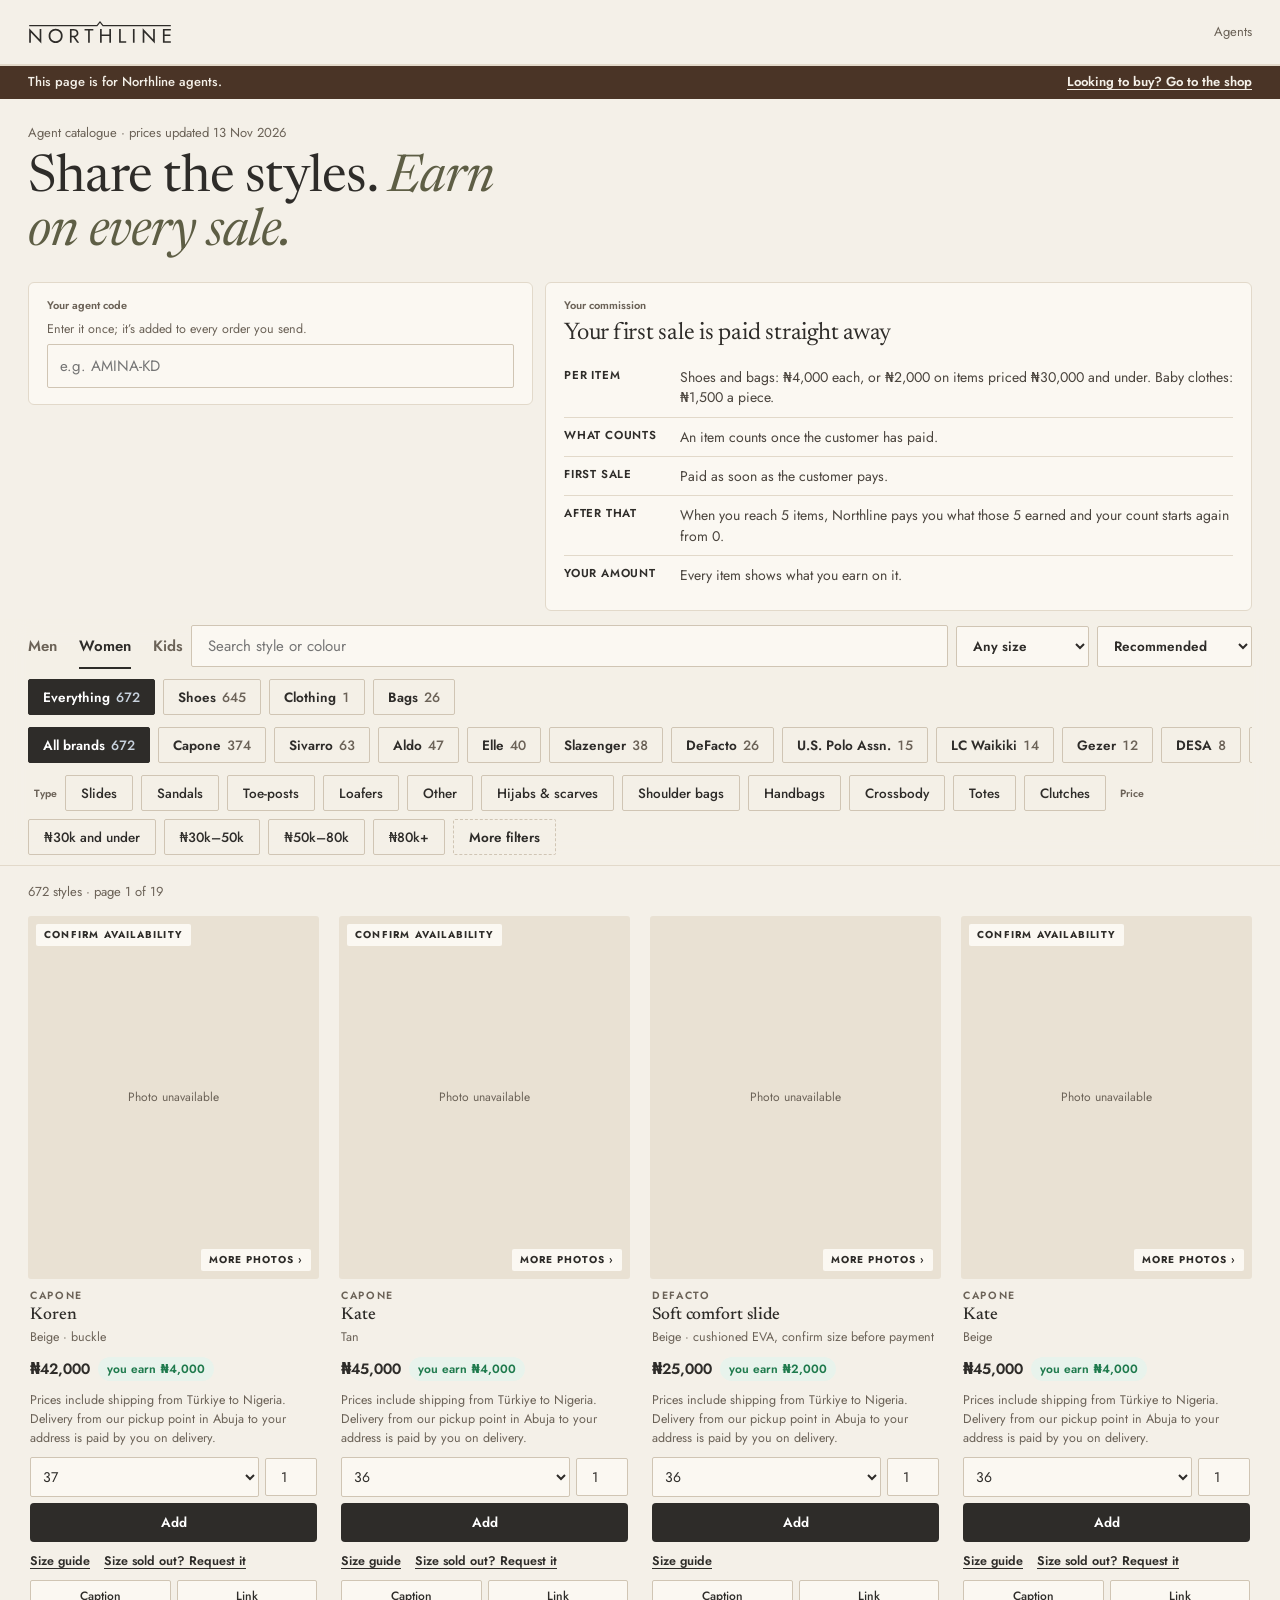
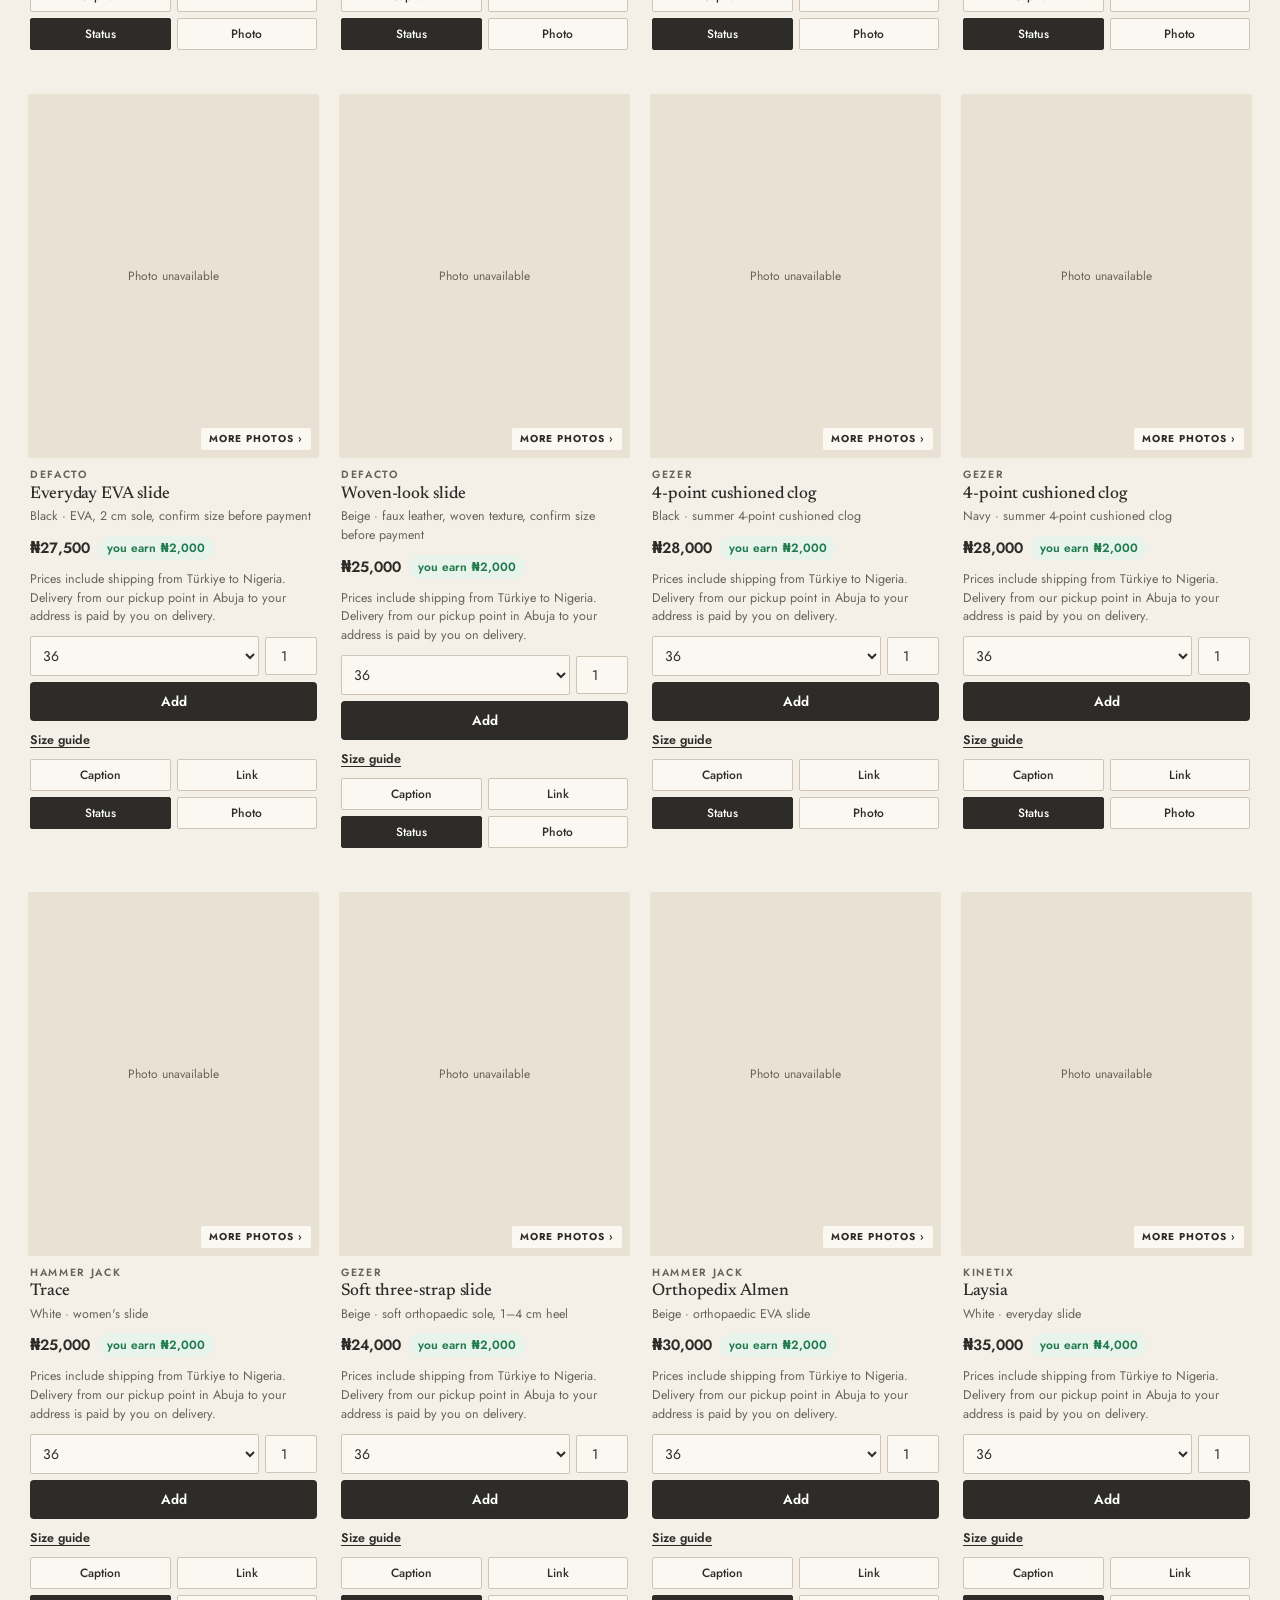
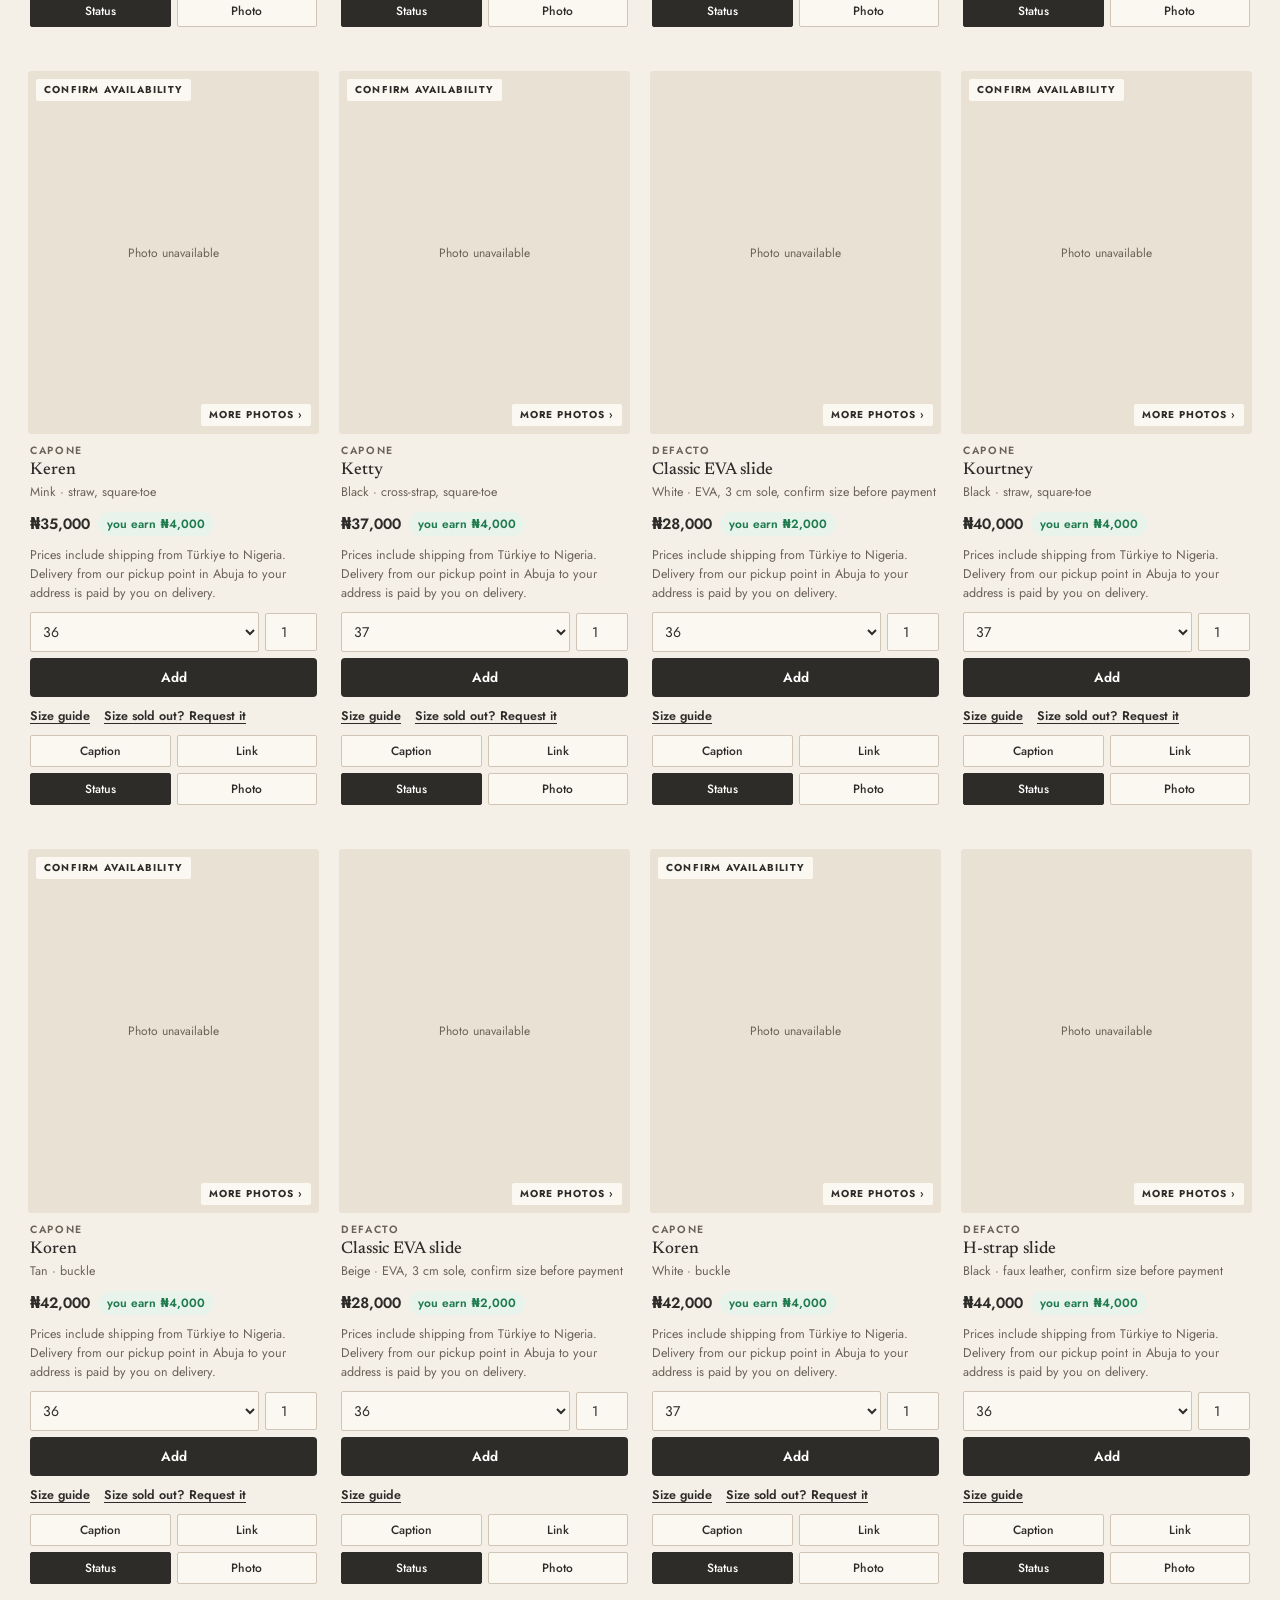
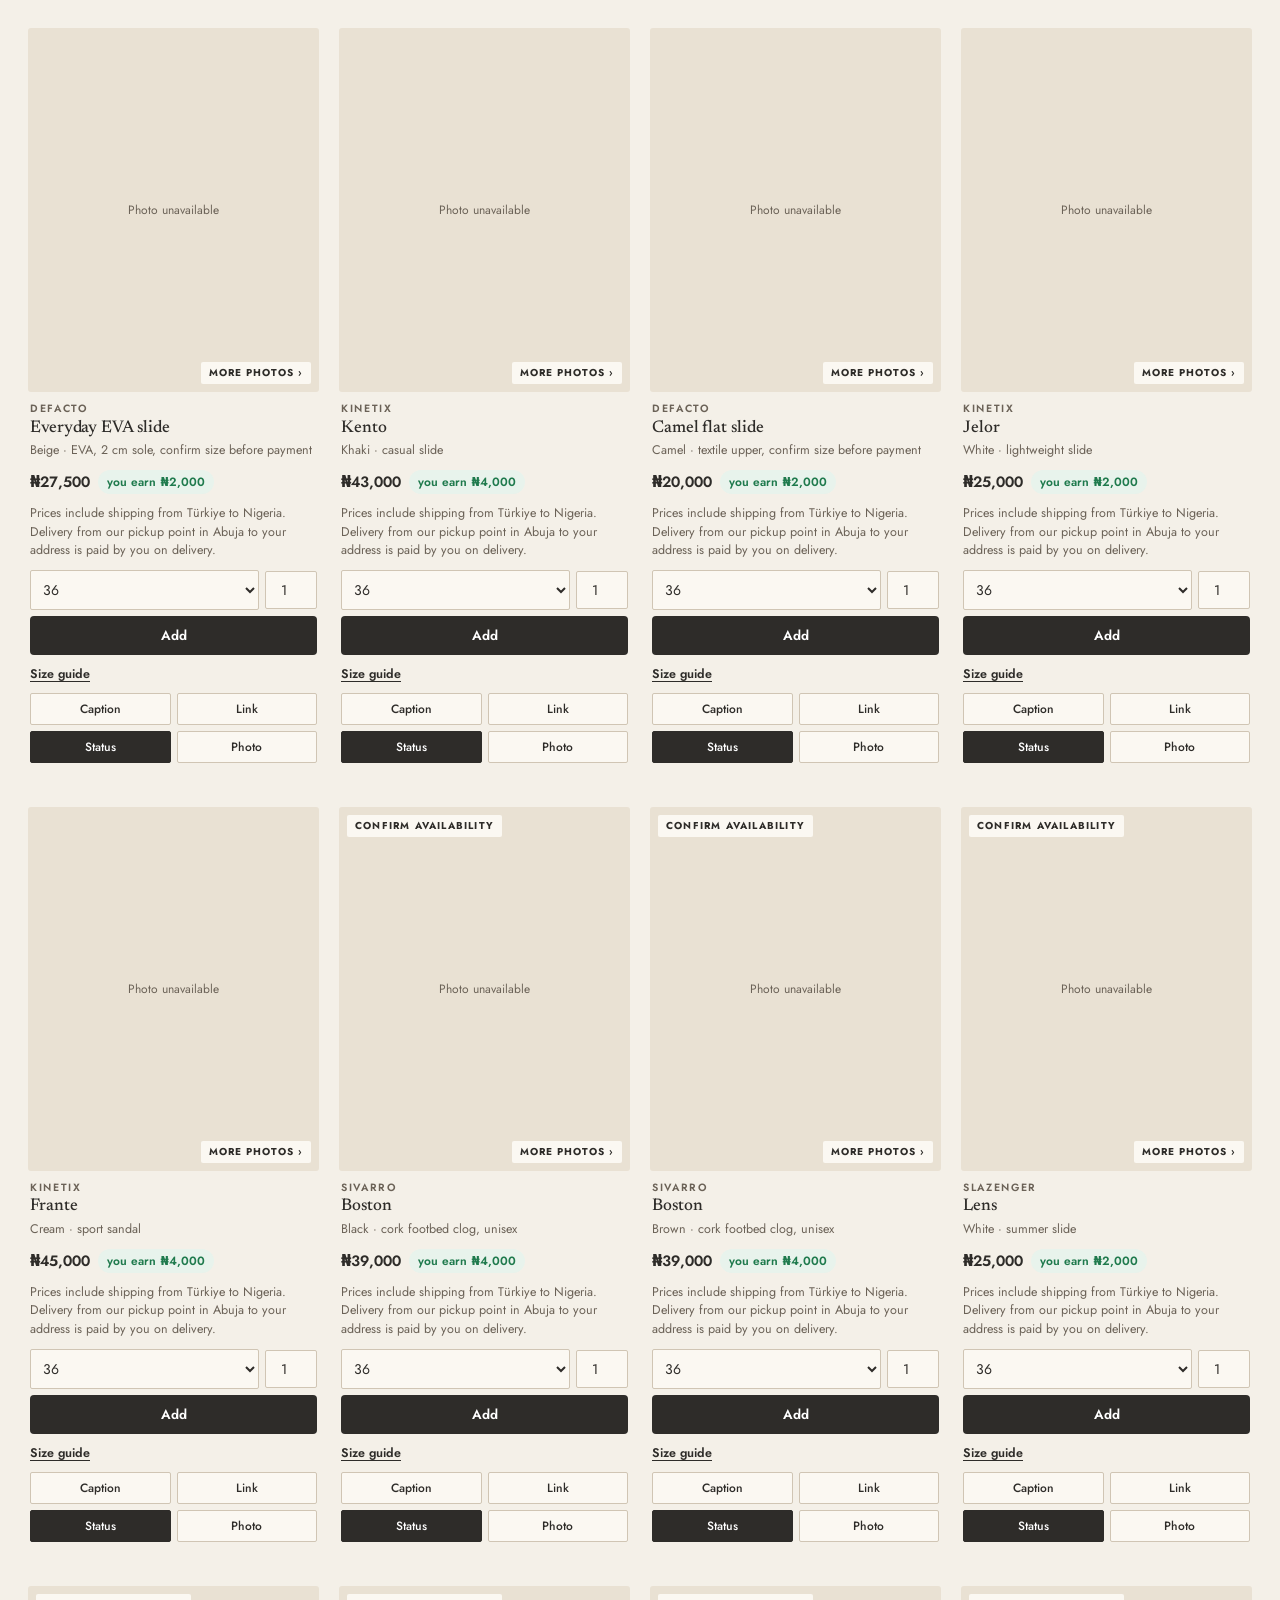
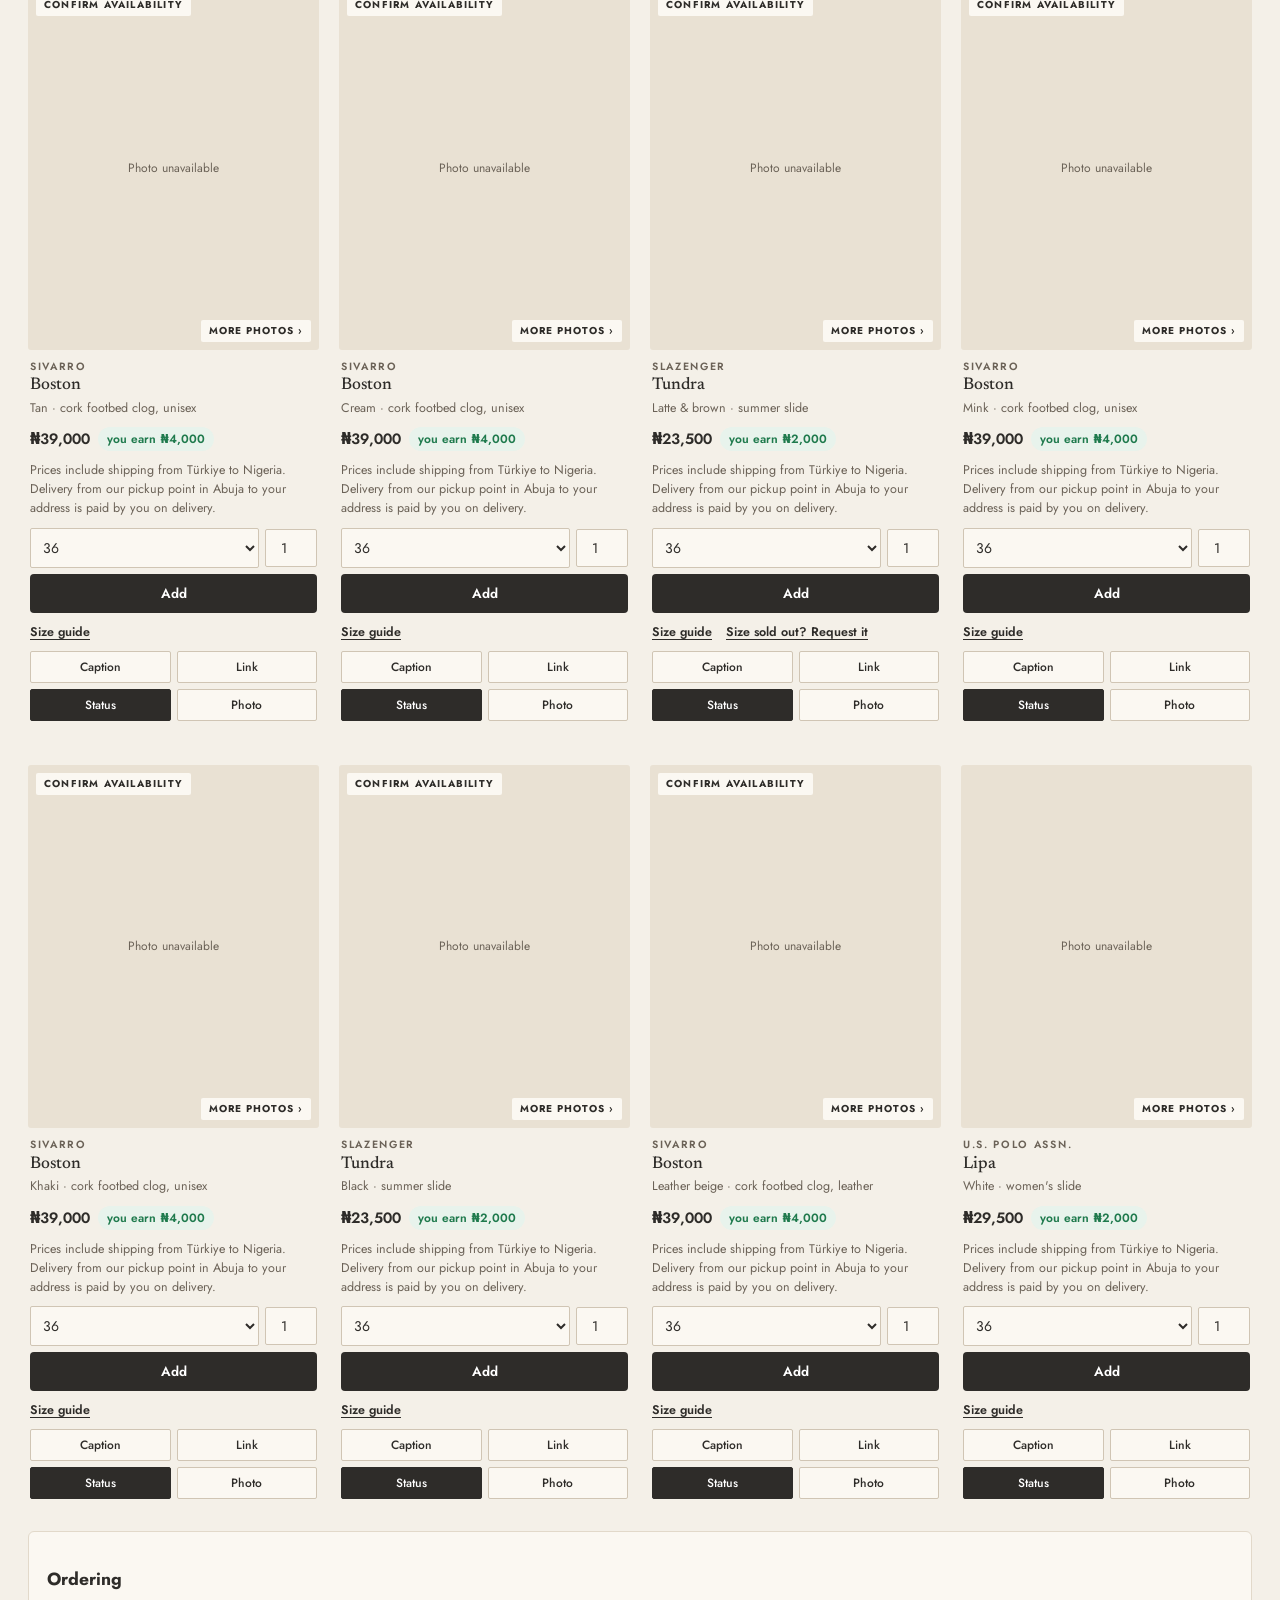
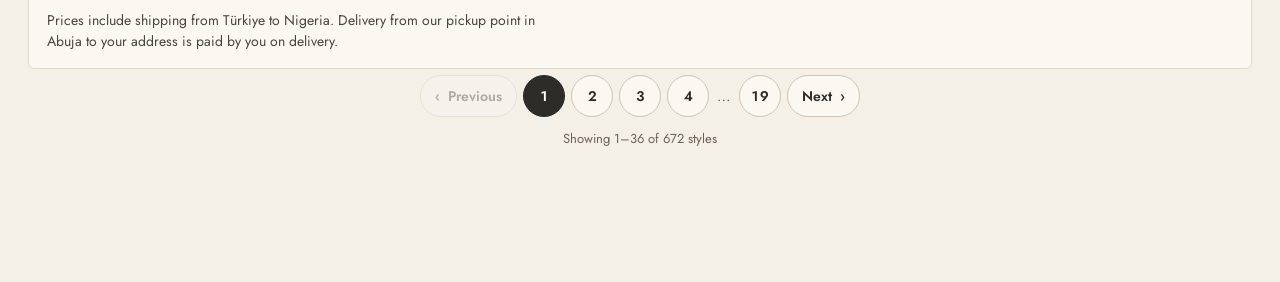
==== index.html @ d1234fb5 "Go live #55, #58, #60: social and unknown codes earn no commission (approved agents list), stale sto" ====
<!doctype html>
<html lang="en">
<head>
<meta charset="utf-8">
<meta name="theme-color" content="#F4F0E8">
<meta name="viewport" content="width=device-width, initial-scale=1, viewport-fit=cover">
<title>Northline House Agents</title>
<meta name="robots" content="noindex">
<link rel="preconnect" href="https://fonts.googleapis.com">
<link rel="preconnect" href="https://fonts.gstatic.com" crossorigin>
<link rel="stylesheet" href="https://fonts.googleapis.com/css2?family=Jost:wght@400;500;600&family=Newsreader:ital,opsz,wght@0,6..72,400;0,6..72,500;1,6..72,400&display=swap">
<link rel="icon" type="image/png" href="brand/favicon-512.png">
<link rel="apple-touch-icon" href="brand/apple-touch-icon.png">
<style>
/* Northline agent page, in the shop's look: light and editorial, phone-first. Agent code and commission at the top,
   then the catalogue; each card has size, quantity, add, and the agent's caption / link / status / photo tools.
   The order bar floats at the bottom and opens the order drawer. Orders go out on WhatsApp. */
:root{
  --bg:#F4F0E8; --surface:#FBF8F2; --ink:#2E2C29; --ink-2:#4A443D; --muted:#6B6257; --line:#E2D9CA; --line-2:#D0C5B4;
  --photo:#E9E1D3; --sky:#5E5E45; --sky-ink:#5E5E45; --sky-soft:#E6E4D6; --gold:#4A3426; --gold-soft:#EDE4D6;
  --good:#1F7A4D; --good-soft:#E8F3EC; --warn:#95560F; --wa:#1F7A4D; --err:#B3261E;
  --display:"Newsreader",Georgia,"Times New Roman",serif;
  --ui:"Jost",system-ui,-apple-system,"Segoe UI",sans-serif;
  --gut:16px; --head:58px;
  color-scheme:light;
}
@media (min-width:720px){:root{--gut:28px; --head:64px}}
*{box-sizing:border-box}
[hidden]{display:none!important}
html{-webkit-text-size-adjust:100%}
html,body{margin:0}
body{background:var(--bg);color:var(--ink);font:15px/1.5 var(--ui);-webkit-font-smoothing:antialiased;padding-bottom:calc(110px + env(safe-area-inset-bottom,0px))}
button{font:inherit;color:inherit;cursor:pointer}
a{color:inherit}
:focus-visible{outline:2px solid var(--sky-ink);outline-offset:2px}
input,select,textarea{font:15px var(--ui);color:var(--ink);background:var(--surface);border:1px solid var(--line-2);border-radius:4px;padding:10px 12px;width:100%}
textarea{min-height:72px;resize:vertical}
.wrap{max-width:1280px;margin:0 auto;padding-inline:var(--gut)}
.eyebrow{font:600 11px/1.2 var(--ui);letter-spacing:.18em;text-transform:uppercase;color:var(--muted)}

/* header + intro */
header.top{position:sticky;top:0;z-index:30;background:rgba(250,248,244,.94);-webkit-backdrop-filter:saturate(1.4) blur(12px);backdrop-filter:saturate(1.4) blur(12px);border-bottom:1px solid var(--line)}
header.top .wrap{height:var(--head);display:flex;align-items:center;justify-content:space-between;gap:12px}
.logo{font:600 15px var(--ui);letter-spacing:.36em;text-decoration:none;white-space:nowrap}
.logo i{font-style:normal;color:var(--sky)}
.intro{padding-block:26px 4px;display:grid;gap:10px}
.intro h1{margin:0;font:400 clamp(30px,7.4vw,52px)/1.04 var(--display);letter-spacing:-.015em;max-width:17ch}
.intro h1 em{font-style:italic;color:var(--sky-ink)}

/* agent code + commission */
.agent{display:grid;grid-template-columns:minmax(0,1fr) minmax(0,1.4fr);gap:12px;margin-block:18px 8px}
@media (max-width:720px){.agent{grid-template-columns:1fr}}
.panel{background:var(--surface);border:1px solid var(--line);border-radius:6px;padding:16px 18px;min-width:0}
.panel h2{margin:0 0 8px;font:600 11px/1.2 var(--ui);letter-spacing:.18em;text-transform:uppercase;color:var(--muted)}
.panel p{margin:6px 0 0;font-size:14px;color:var(--ink-2);max-width:62ch}
.shoplink code{display:block;font:13px ui-monospace,Menlo,monospace;background:var(--sky-soft);color:var(--sky-ink);padding:9px 11px;border-radius:4px;margin:10px 0;word-break:break-all}
.big{font:400 24px/1.15 var(--display);letter-spacing:-.01em;color:var(--ink)}
.notice{margin-top:12px;padding:10px 13px;border-left:2px solid var(--gold);background:var(--gold-soft);border-radius:0 4px 4px 0;font-size:14px;color:var(--ink-2)}
.notice b{color:var(--gold)}
label.f{display:grid;gap:5px;font-size:12.5px;color:var(--muted)}

/* toolbar */
.bar{position:sticky;top:var(--head);z-index:20;background:rgba(250,248,244,.96);-webkit-backdrop-filter:blur(12px);backdrop-filter:blur(12px);border-bottom:1px solid var(--line);padding-block:4px 10px;display:grid;gap:10px;margin-inline:calc(-1*var(--gut));padding-inline:var(--gut)}
@media (max-width:640px){.bar{position:static}#chips{flex-wrap:nowrap;overflow-x:auto;padding-bottom:2px;scrollbar-width:none}#chips::-webkit-scrollbar{display:none}#chips>*{flex:0 0 auto}}
.row{display:flex;flex-wrap:wrap;gap:8px;align-items:center}
.bar>.row{min-width:0}
/* Men / Women / Kids as underlined tabs, as on the shop */
.seg{display:inline-flex;gap:22px;max-width:100%;min-width:0;overflow-x:auto;scrollbar-width:none}
.seg::-webkit-scrollbar{display:none}
.seg button{flex:0 0 auto;border:0;background:none;padding:12px 0 10px;border-bottom:2px solid transparent;font:600 15px var(--ui);color:var(--muted)}
.seg button[aria-pressed="true"]{color:var(--ink);border-color:var(--ink)}
#gSeg{margin-right:auto}
#q{flex:1 1 220px;min-width:0;width:auto;border-radius:999px;padding:9px 16px}
#sort{flex:0 0 auto;width:auto;border-radius:999px;padding:9px 12px;font:600 13.5px var(--ui)}
.chip{border:1px solid var(--line-2);background:transparent;color:var(--ink);font:500 13.5px var(--ui);padding:7px 15px;border-radius:999px;white-space:nowrap}
.chip:hover{border-color:var(--ink)}
.chip[aria-pressed="true"]{background:var(--ink);border-color:var(--ink);color:#fff}
.chip.morebtn{border-style:dashed;font-weight:600}
.chip.clr{border-color:transparent;text-decoration:underline;text-underline-offset:3px;color:var(--ink)}
.glabel{font:600 10.5px var(--ui);letter-spacing:.16em;text-transform:uppercase;color:var(--muted);margin-left:6px}
.more{padding-top:2px}
.brands{flex-wrap:nowrap;overflow-x:auto;scrollbar-width:none;padding-bottom:2px}
.brands::-webkit-scrollbar{display:none}
.bchip{flex:0 0 auto;border:1px solid var(--line-2);background:transparent;color:var(--ink);font:600 13.5px var(--ui);padding:7px 14px;border-radius:999px;white-space:nowrap}
.bchip:hover{border-color:var(--ink)}
.bchip span{color:var(--muted);font-weight:500;margin-left:6px;font-variant-numeric:tabular-nums}
.bchip[aria-pressed="true"]{background:var(--ink);border-color:var(--ink);color:#fff}
.bchip[aria-pressed="true"] span{color:#C9D3DE}
.bchip.drop{border-color:var(--gold);color:var(--gold)}
.bchip.drop[aria-pressed="true"]{background:var(--gold);border-color:var(--gold);color:#fff}
.bchip.drop[aria-pressed="true"] span{color:#fff}

/* grid + cards */
.pgtop{margin-top:16px;font-size:13px;color:var(--muted);outline:none}
.pgtop:empty{display:none}
.pgof{white-space:nowrap}
.grid{display:grid;grid-template-columns:repeat(2,minmax(0,1fr));gap:32px 12px;padding-block:14px 32px}
@media (min-width:720px){.grid{grid-template-columns:repeat(3,minmax(0,1fr));gap:40px 20px}}
@media (min-width:1080px){.grid{grid-template-columns:repeat(4,minmax(0,1fr));gap:44px 24px}}
.card{min-width:0;display:flex;flex-direction:column;gap:10px}
.ph{position:relative;aspect-ratio:4/5;max-width:100%;background:var(--photo);border-radius:3px;overflow:hidden;cursor:zoom-in}
.ph img{position:absolute;inset:0;width:100%;height:100%;object-fit:contain;padding:8%;mix-blend-mode:multiply;transition:transform .6s ease}
@media (hover:hover){.card:hover .ph img{transform:scale(1.03)}}
.ph .miss{position:absolute;inset:0;display:grid;place-items:center;color:var(--muted);font-size:12px;text-align:center;padding:12px}
.pcount{position:absolute;right:8px;bottom:8px;background:var(--surface);color:var(--ink);font:700 10px/1 var(--ui);letter-spacing:.1em;text-transform:uppercase;padding:6px 8px;border-radius:2px;pointer-events:none}
.card.out .ph img{opacity:.5}
.card>*:not(.ph){padding-inline:2px}
.mb{font:600 10.5px/1.3 var(--ui);letter-spacing:.16em;text-transform:uppercase;color:var(--muted);margin-bottom:3px}
.mname{font:500 17px/1.2 var(--display);letter-spacing:-.005em}
.mcol{font-size:12.5px;color:var(--muted);margin-top:2px;overflow:hidden;display:-webkit-box;-webkit-line-clamp:2;-webkit-box-orient:vertical}
.price{font:600 15px var(--ui);font-variant-numeric:tabular-nums;display:flex;flex-wrap:wrap;align-items:center;gap:6px 8px}
.earn{display:inline-block;background:var(--good-soft);color:var(--good);border-radius:999px;padding:3px 9px;font:600 12px var(--ui)}
@media (max-width:420px){.mname{font-size:15.5px}.price{font-size:14.5px}.earn{font-size:11.5px;padding:2px 7px}}
.soldout{font:700 10.5px var(--ui);letter-spacing:.14em;text-transform:uppercase;color:var(--muted);padding:6px 0 2px}
.tag{position:absolute;top:8px;left:8px;background:var(--surface);color:var(--ink);font:700 10px/1 var(--ui);letter-spacing:.12em;text-transform:uppercase;padding:6px 8px;border-radius:2px;pointer-events:none}
.tag.back{color:var(--good)}
.tag.all{color:var(--sky-ink)}
.tag.few{color:var(--warn)}
.links{display:flex;flex-wrap:wrap;gap:4px 14px}
.ntf{border:0;background:none;padding:0;color:var(--ink);font:600 12.5px var(--ui);text-decoration:underline;text-underline-offset:3px;cursor:pointer}
.soldout+.ntf{justify-self:start;align-self:flex-start}
#size{flex:0 0 auto;width:auto;border-radius:999px;padding:9px 12px;font:600 13.5px var(--ui)}
#size.on{background:var(--ink);border-color:var(--ink);color:#fff}
/* earnings */
.earnbox{margin-top:14px;padding-top:14px;border-top:1px solid var(--line)}
.stats{display:grid;grid-template-columns:repeat(4,minmax(0,1fr));gap:10px;margin-top:8px}
@media (max-width:480px){.stats{grid-template-columns:repeat(2,minmax(0,1fr))}}
.stat{background:var(--bg);border:1px solid var(--line);border-radius:4px;padding:10px 12px;min-width:0}
.stat b{display:block;font:600 18px var(--ui);font-variant-numeric:tabular-nums}
.stat span{font-size:12px;color:var(--muted)}
.stat.owe b{color:var(--good)}
.prog{height:6px;border-radius:3px;background:var(--line);overflow:hidden;margin:10px 0 4px}
.prog i{display:block;height:100%;background:var(--good)}
.recent{margin:10px 0 0;padding:0;list-style:none;display:grid;gap:4px;font-size:13px;color:var(--ink-2)}
.recent li{display:flex;justify-content:space-between;gap:10px}
.recent li span:last-child{font-variant-numeric:tabular-nums;white-space:nowrap}
.picker{display:grid;grid-template-columns:minmax(0,1fr) 52px;gap:6px;align-items:center}
.picker select,.picker input{padding:8px;font-size:14px}
.picker input{text-align:center}
.add{grid-column:1/-1;border:0;background:var(--ink);color:#fff;font:600 13.5px var(--ui);padding:10px 12px;border-radius:4px}
.add:hover{background:#1B2C42}
.sgb{border:0;background:none;padding:0;color:var(--ink);font:600 12.5px var(--ui);text-decoration:underline;text-underline-offset:3px;justify-self:start;align-self:flex-start}
.mini{border:1px solid var(--line-2);background:var(--surface);color:var(--ink);font:500 12.5px var(--ui);padding:6px 11px;border-radius:999px;text-decoration:none;display:inline-block;text-align:center}
.mini:hover{border-color:var(--ink)}
.acts{display:flex;flex-wrap:wrap;gap:6px}
.card .acts{display:grid;grid-template-columns:1fr 1fr;gap:6px}
.card .acts .mini{padding:6px 4px;font-size:12px;white-space:nowrap;overflow:hidden;text-overflow:ellipsis}
.card .acts .st,.mini.st{background:var(--ink);border-color:var(--ink);color:#fff}
.bhead{grid-column:1/-1;margin:10px 0 -14px;padding-bottom:8px;border-bottom:1px solid var(--line);font:500 24px/1.2 var(--display);display:flex;align-items:baseline;gap:10px}
.bhead span{font:500 13px var(--ui);color:var(--muted)}
.dropbar{grid-column:1/-1;display:flex;flex-wrap:wrap;gap:8px;align-items:center;justify-content:space-between;background:var(--gold-soft);border:1px solid var(--gold);border-radius:4px;padding:10px 14px}
.dropbar b{font:500 18px var(--display)}
.empty{padding:60px 0;color:var(--muted);text-align:center}

/* pages */
.pager{display:flex;align-items:center;justify-content:center;gap:6px;padding-top:6px}
.pgb,.pgn{height:42px;min-width:42px;padding:0 14px;display:inline-flex;align-items:center;justify-content:center;gap:8px;border:1px solid var(--line-2);border-radius:999px;background:var(--surface);color:var(--ink);font:600 14px var(--ui);font-variant-numeric:tabular-nums;cursor:pointer}
.pgn{padding:0 8px}
.pgb:hover:not(:disabled),.pgn:hover{border-color:var(--ink)}
.pgn[aria-current="page"]{background:var(--ink);border-color:var(--ink);color:#fff}
.pgb:disabled{opacity:.35;cursor:default}
.pgdots{min-width:18px;text-align:center;color:var(--muted)}
.pginfo{text-align:center;font-size:13px;color:var(--muted);margin:12px 0 24px}
@media (max-width:520px){.pager{gap:3px}.pgb{width:40px;min-width:40px;padding:0}.pgb span{display:none}.pgn{min-width:34px;padding:0 4px;height:40px}.pgdots{min-width:12px}}

/* floating order bar */
.obar{position:fixed;left:12px;right:12px;bottom:calc(12px + env(safe-area-inset-bottom,0px));z-index:25;background:var(--ink);color:#fff;border-radius:6px;box-shadow:0 8px 28px rgba(14,27,44,.28)}
@media (min-width:900px){.obar{left:auto;right:24px;bottom:24px;min-width:360px}}
.obar button{background:transparent;border:0;color:inherit;font:600 14.5px var(--ui);font-variant-numeric:tabular-nums;display:flex;gap:14px;align-items:center;justify-content:space-between;width:100%;padding:12px 12px 12px 18px}
.obar button span:last-child{background:#fff;color:var(--ink);padding:8px 14px;border-radius:4px}

/* drawers: order, size guide, status image */
.sheet{position:fixed;inset:0;z-index:40;background:rgba(14,27,44,.45);display:flex;justify-content:flex-end}
.sheet .in{background:var(--bg);width:min(480px,100%);height:100%;overflow:auto;padding:16px var(--gut) calc(24px + env(safe-area-inset-bottom,0px));display:grid;gap:14px;align-content:start}
.sheet .in>.row:first-child{padding-bottom:12px;border-bottom:1px solid var(--line)}
.sheet h3{margin:0;font:500 24px var(--display)}
#sgSheet{z-index:50}
.x{width:40px;height:40px;display:grid;place-items:center;border:0;background:none;border-radius:50%;color:var(--ink);font-size:18px}
.x:hover{background:rgba(14,27,44,.06)}
.line{display:grid;grid-template-columns:64px minmax(0,1fr) auto;gap:12px;align-items:start;border-bottom:1px solid var(--line);padding-bottom:12px}
.line img{width:64px;aspect-ratio:4/5;height:auto;object-fit:contain;padding:6%;mix-blend-mode:multiply;border-radius:3px;background:var(--photo)}
.line b{font:500 16px/1.2 var(--display);display:block}
.line small{color:var(--muted);display:block;font-size:12.5px;margin-top:2px}
.tot{display:flex;justify-content:space-between;font:600 17px var(--ui);font-variant-numeric:tabular-nums;padding-block:4px}
.send{display:flex;align-items:center;justify-content:center;width:100%;min-height:52px;text-align:center;text-decoration:none;background:var(--wa);color:#fff;border:0;border-radius:4px;padding:12px 18px;font:600 15px var(--ui)}
.send:hover{background:#18653F}
.err{color:var(--err);font-size:13px}
.hint{font-size:12.5px;color:var(--muted);margin:0}
.ck{display:flex;gap:8px;align-items:center;font-size:14px}
.ck input{width:auto}
#stCanvas{display:block;max-width:100%;max-height:56vh;height:auto;margin:0 auto;border-radius:4px;box-shadow:0 6px 24px rgba(14,27,44,.18);background:var(--photo)}
.sg table{width:100%;border-collapse:collapse;font-variant-numeric:tabular-nums}
.sg th,.sg td{text-align:left;padding:9px 10px;border-bottom:1px solid var(--line);font-size:14.5px}
.sg th{font-size:11px;letter-spacing:.14em;text-transform:uppercase;color:var(--muted)}
.sg tr.hit td{background:var(--sky-soft);color:var(--sky-ink);font-weight:700}
.sg ol{margin:0;padding-left:20px;display:grid;gap:4px;font-size:14px}
.sg .src{font-size:12px;color:var(--muted);margin:0}
.sg .res{font-weight:700;font-size:16px;color:var(--sky-ink);min-height:1.4em}
.sg .find{display:grid;grid-template-columns:minmax(0,1fr) auto;gap:8px;align-items:end}

/* full-screen photos */
.gal{position:fixed;inset:0;z-index:60;background:#0b0b0c;display:flex;flex-direction:column}
.gtrack{flex:1;min-height:0;display:flex;overflow-x:auto;scroll-snap-type:x mandatory;scrollbar-width:none;overscroll-behavior:contain}
.gtrack::-webkit-scrollbar{display:none}
.gtrack img{flex:0 0 100%;width:100%;height:100%;object-fit:contain;scroll-snap-align:center;background:#0b0b0c}
.gbar{display:flex;justify-content:space-between;align-items:center;gap:10px;padding:12px 16px;color:#fff;font:600 14px var(--ui)}
.gbar.top{padding-top:calc(12px + env(safe-area-inset-top,0px))}
.gbar.bot{padding-bottom:calc(12px + env(safe-area-inset-bottom,0px))}
.gbar b{font:500 18px var(--display);min-width:0;overflow:hidden;text-overflow:ellipsis;white-space:nowrap}
.gbar a,.gbar button{color:#fff;background:transparent;border:1px solid rgba(255,255,255,.4);border-radius:999px;padding:7px 13px;font:600 13px var(--ui);text-decoration:none;cursor:pointer}

/* toast, stale notice */
.toast{position:fixed;left:50%;bottom:calc(84px + env(safe-area-inset-bottom,0px));transform:translateX(-50%);background:var(--ink);color:#fff;padding:10px 18px;border-radius:999px;font-weight:600;font-size:13.5px;z-index:70;white-space:nowrap;box-shadow:0 6px 20px rgba(14,27,44,.2)}
.stale{position:fixed;left:16px;right:16px;top:calc(var(--head) + 10px);z-index:65;background:var(--sky-ink);color:#fff;border-radius:6px;padding:10px 14px;font-weight:600;display:flex;justify-content:space-between;align-items:center;gap:10px}
.stale button{background:#fff;color:var(--sky-ink);border:0;border-radius:999px;padding:6px 12px;font-weight:700}

/* NL-MAY-LOOK: Northline May direction. Earth palette, peak-line wordmark, Newsreader + Jost, tailored corners,
   sentence case everywhere (no tracked capitals). Overrides only; behaviour unchanged. */
.logo{display:inline-flex;align-items:center;color:var(--ink);letter-spacing:0}
.logo .nl-logo{height:22px;width:auto}
@media (min-width:720px){.logo .nl-logo{height:24px}}
.top{background:rgba(244,240,232,.95)!important}
.eyebrow{font:400 13px/1.3 var(--ui)!important;letter-spacing:0!important;text-transform:none!important;color:var(--muted)}
:focus-visible{outline-color:var(--ink)}
input,select,textarea{border-radius:2px}

.panel h2,.lab,.glabel,.sg th{letter-spacing:0!important;text-transform:none!important}
.bar{background:rgba(244,240,232,.96)!important}
.bchip,.chip,.mini,#q,#sort,#size{border-radius:2px!important}
/*nl-polish-2026-10-14*/
/* solid bars: nothing shows through the header or the filter bar while scrolling */
.top,.tools{background:#F4F0E8!important;-webkit-backdrop-filter:none!important;backdrop-filter:none!important}
.top{box-shadow:0 1px 0 var(--line)}
body{-webkit-font-smoothing:antialiased;text-rendering:optimizeLegibility}
:focus-visible{outline:2px solid var(--ink);outline-offset:3px}
/* sizes: six sizes fit one row on a phone instead of leaving one on its own line */
.sizes{grid-template-columns:repeat(auto-fill,minmax(50px,1fr))}
.sz{min-height:44px}
@media (prefers-reduced-motion:reduce){*{transition:none!important;scroll-behavior:auto!important}}

/* product cards: a little more air, and a slow zoom on hover (devices with a mouse only) */
@media (min-width:720px){.grid{gap:44px 20px}}
@media (hover:hover){
  .card .ph img{transition:transform .5s cubic-bezier(.2,.7,.2,1),opacity .35s ease}
  .card:hover .ph img{transform:scale(1.035)}
}
.chip,.bchip{min-height:36px;display:inline-flex;align-items:center}
.buy .add,.buy button.primary{min-height:50px;letter-spacing:.02em}

/* agent page: the code box no longer stretches to the height of the commission box */
.agent{align-items:start}
.agent>.panel{align-self:start}
/*nl-ui-flow-2026-10-15*/
/* agent page label */
.agentbar{background:#4A3426;color:#F4F0E8;font:500 13px/1.4 var(--ui)}
.agentbar .wrap{display:flex;justify-content:space-between;align-items:center;gap:4px 16px;flex-wrap:wrap;padding-block:8px}
.agentbar a{color:#F4F0E8;font-weight:600;text-decoration:underline;text-underline-offset:3px}
/* commission points: short labelled rows */
.pts{list-style:none;margin:10px 0 0;padding:0;display:grid}
.pts[hidden]{display:none}
.pts li{display:grid;grid-template-columns:104px minmax(0,1fr);gap:12px;padding:9px 0;border-top:1px solid var(--line);font-size:14px;line-height:1.45;color:var(--ink-2)}
.pts li:first-child{border-top:0}
.pts li>b{font:600 11.5px/1.5 var(--ui);letter-spacing:.07em;text-transform:uppercase;color:var(--ink)}
.notice>b{display:block}.notice .pts{margin-top:4px}.notice .pts li{border-color:rgba(74,52,38,.18)}
@media (max-width:380px){.pts li{grid-template-columns:1fr;gap:2px}}
</style>
</head>
<body>
<header class="top">
  <div class="wrap">
    <a class="logo" href="./" aria-label="Northline House agents"><svg xmlns="http://www.w3.org/2000/svg" viewBox="20.0 -455.8 7295.0 1215.8" aria-hidden="true" class="nl-logo"><polyline points="80.0,-170.0 3517.5,-170.0 3667.5,-357.8 3817.5,-170.0 7255.0,-170.0" fill="none" stroke="currentColor" stroke-width="62" stroke-linejoin="miter" stroke-miterlimit="10"/><path fill="currentColor" d="M610 0V521L80 -35V700H165V179L695 735V0Z M1155 350Q1155 271 1189.5 209.0Q1224 147 1284.0 111.0Q1344 75 1420 75Q1497 75 1556.5 111.0Q1616 147 1650.5 209.0Q1685 271 1685 350Q1685 429 1650.5 491.0Q1616 553 1556.5 589.0Q1497 625 1420 625Q1344 625 1284.0 589.0Q1224 553 1189.5 491.0Q1155 429 1155 350ZM1065 350Q1065 426 1091.5 492.0Q1118 558 1166.0 606.5Q1214 655 1279.0 682.5Q1344 710 1420 710Q1497 710 1561.5 682.5Q1626 655 1674.0 606.5Q1722 558 1748.5 492.0Q1775 426 1775 350Q1775 273 1748.5 207.5Q1722 142 1674.0 93.5Q1626 45 1561.5 17.5Q1497 -10 1420 -10Q1344 -10 1279.0 17.5Q1214 45 1166.0 93.5Q1118 142 1091.5 207.5Q1065 273 1065 350Z M2270 355 2510 700H2615L2365 355ZM2145 0V700H2230V0ZM2192 75H2335Q2380 75 2414.5 91.0Q2449 107 2468.5 137.0Q2488 167 2488 210Q2488 253 2468.5 283.0Q2449 313 2414.5 329.0Q2380 345 2335 345H2192V420H2335Q2403 420 2456.5 394.5Q2510 369 2541.5 321.5Q2573 274 2573 210Q2573 145 2541.5 98.0Q2510 51 2456.5 25.5Q2403 0 2335 0H2192Z M2885 80H3065V700H3150V80H3330V0H2885Z M3717 360H4197V280H3717ZM4140 0V700H4225V0ZM3670 0V700H3755V0Z M4635 0V700H4995V620H4720V0Z M5335 0V700H5420V0Z M6360 0V521L5830 -35V700H5915V179L6445 735V0Z M6902 700H7255V620H6902ZM6902 80H7255V0H6902ZM6902 360H7235V280H6902ZM6855 0V700H6940V0Z"/></svg></a>
    <span class="eyebrow">Agents</span>
  </div>
</header>
<div class="agentbar"><div class="wrap"><span>This page is for Northline agents.</span><a href="shop/">Looking to buy? Go to the shop</a></div></div>

<div class="wrap">
  <section class="intro">
    <span class="eyebrow">Agent catalogue · prices updated <span id="upd">3 Oct 2026</span></span>
    <h1>Share the styles. <em>Earn on every sale.</em></h1>
  </section>

  <section class="agent">
    <div class="panel">
      <h2>Your agent code</h2>
      <label class="f" for="agentCode">Enter it once; it’s added to every order you send.
        <input id="agentCode" placeholder="e.g. AMINA-KD" autocomplete="off">
      </label>
      <div class="shoplink" id="shopBox" hidden>
        <h2 style="margin-top:14px">Your shop link<span id="shopFor" style="text-transform:none;letter-spacing:0"></span></h2>
        <p>Share it on your status, Instagram or with customers. They browse and order themselves, and every order through it is credited to you.</p>
        <code id="shopUrl"></code>
        <div class="acts"><button class="mini" id="shopCopy">Copy link</button><a class="mini" id="shopWa" target="_blank" rel="noopener">Share on WhatsApp</a></div>
      </div>
    </div>
    <div class="panel">
      <h2>Your commission</h2>
      <div class="big">Your first sale is paid straight away</div>
      <ul class="pts" id="commOld">
        <li><b>Per item</b><span>Shoes and bags: ₦4,000 each, or ₦2,000 on items priced ₦30,000 and under. Baby clothes: ₦1,500 a piece.</span></li>
        <li><b>What counts</b><span>An item counts once the customer has paid.</span></li>
        <li><b>First sale</b><span>Paid as soon as the customer pays.</span></li>
        <li><b>After that</b><span>When you reach 5 items, Northline pays you what those 5 earned and your count starts again from 0.</span></li>
        <li><b>Your amount</b><span>Every item shows what you earn on it.</span></li>
      </ul>
      <ul class="pts" id="commNew" hidden>
        <li><b>Per item</b><span>A quarter (25%) of Northline’s margin on that item, rounded up to the next ₦500 (most baby clothes ₦1,500).</span></li>
        <li><b>Your amount</b><span>Every item shows what you earn on it.</span></li>
        <li><b>What counts</b><span>An item counts once the customer has paid.</span></li>
        <li><b>First sale</b><span>Paid as soon as the customer pays.</span></li>
        <li><b>After that</b><span>When you reach 5 items, Northline pays you what those 5 earned and your count starts again from 0.</span></li>
      </ul>
      <div class="earnbox" id="earnBox" hidden>
        <h2>Your earnings</h2>
        <div id="earnBody"><p class="hint">Loading…</p></div>
      </div>
      <div class="notice" id="commNotice" hidden><b>New from <span class="swd"></span></b>
        <ul class="pts">
          <li><b>New rate</b><span>Your commission becomes a quarter (25%) of Northline’s margin on each item, rounded up to the next ₦500.</span></li>
          <li><b>Payouts</b><span>Your first sale is still paid straight away, then every 5 items.</span></li>
          <li><b>Prices</b><span>Most prices go down at the same time, so items are easier to sell.</span></li>
          <li><b>Before <span class="swd"></span></b><span>Orders sent before then earn today’s rate. Every item will keep showing what you earn.</span></li>
        </ul></div>
    </div>
  </section>

  <div class="bar">
    <div class="row">
      <div class="seg" role="group" aria-label="Who for" id="gSeg">
        <button data-g="M" aria-pressed="true">Men</button>
        <button data-g="W" aria-pressed="false">Women</button>
        <button data-g="K" aria-pressed="false">Kids</button>
      </div>
      <input type="search" id="q" placeholder="Search style or colour">
      <select id="size" aria-label="Customer’s size"><option value="">Any size</option></select>
      <select id="sort" aria-label="Sort"><option value="rec">Recommended</option><option value="new">Newest</option><option value="low">Price: low to high</option><option value="high">Price: high to low</option><option value="brand">Brand A–Z</option></select>
    </div>
    <div class="row brands secs" id="secs" role="group" aria-label="Section"></div>
    <div class="row brands" id="brands" role="group" aria-label="Brands"></div>
    <div class="row" id="chips"></div>
    <div class="row more" id="more" hidden></div>
  </div>

  <div class="pgtop" id="pgtop" tabindex="-1"></div>
  <main class="grid" id="grid"></main><footer class="panel"><h3>Ordering</h3><p>Prices include shipping from Türkiye to Nigeria. Delivery from our pickup point in Abuja to your address is paid by you on delivery.</p></footer>
  <div class="empty" id="empty" hidden>No styles match.</div>
  <nav class="pager" id="pager" aria-label="Pages" hidden></nav>
  <p class="pginfo" id="pginfo" hidden></p>
</div>

<div class="obar" id="obar" hidden><button id="openSheet"><span id="obarCount"></span><span id="obarTotal"></span><span>Review order →</span></button></div>

<div class="sheet" id="sheet" hidden>
  <div class="in" role="dialog" aria-modal="true" aria-labelledby="sheetTitle">
    <div class="row" style="justify-content:space-between"><h3 id="sheetTitle">Order</h3><button class="x" id="closeSheet" aria-label="Close">✕</button></div>
    <div id="lines"></div>
    <div class="tot"><span>Total</span><span id="total"></span></div><p class="hint">Prices include shipping from Türkiye to Nigeria. Delivery from our pickup point in Abuja to your address is paid by you on delivery.</p>
    <label class="f" for="cName">Customer name<input id="cName" autocomplete="off"></label>
    <label class="f" for="cPhone">Customer phone<input id="cPhone" inputmode="tel" autocomplete="off"></label>
    <label class="f" for="cAddr">Delivery address and city<textarea id="cAddr"></textarea></label>
    <label class="f" for="cFoot">Foot length in cm (optional, helps us check the size)<input id="cFoot" inputmode="decimal" placeholder="e.g. 24.5"></label>
    <label class="f" for="cNote">Note (optional)<input id="cNote"></label>
    <div class="err" id="err" hidden></div>
    <a class="send" id="send" href="#" target="_blank" rel="noopener">Send order to Northline on WhatsApp</a>
    <p class="hint">Opens WhatsApp with the order typed out. Press send there. Sizes are confirmed by Northline before payment. Tell your customer: delivery takes up to 14 days after payment, payment is by bank transfer, and sizes can’t be exchanged. If WhatsApp doesn’t open, copy the order and send it to <span id="waShow"></span>.</p>
    <button class="mini" id="copyOrder" style="justify-self:start">Copy order text</button>
    <textarea id="orderText" hidden readonly aria-label="Order text"></textarea>
  </div>
</div>
<div class="sheet" id="sgSheet" hidden>
  <div class="in sg" role="dialog" aria-modal="true" aria-labelledby="sgTitle">
    <div class="row" style="justify-content:space-between"><h3 id="sgTitle">Size guide</h3><button class="x" id="sgClose" aria-label="Close">✕</button></div>
    <ol id="sgHow"></ol>
    <div class="find"><label class="f" for="sgIn"><span id="sgInLabel">Foot length (cm)</span><input id="sgIn" inputmode="decimal" placeholder="e.g. 24.5"></label><button class="mini" id="sgUse" hidden>Choose this size</button></div>
    <div class="res" id="sgRes" aria-live="polite"></div>
    <table><thead id="sgHead"></thead><tbody id="sgBody"></tbody></table>
    <p class="src" id="sgSrc"></p>
    <p class="hint">Sizes can’t be exchanged. If you’re unsure, put your foot length in cm on the order and Northline will double-check before you pay.</p>
  </div>
</div>
<!--status-->
<div class="sheet" id="stSheet" hidden>
  <div class="in" role="dialog" aria-modal="true" aria-labelledby="stTitle">
    <div class="row" style="justify-content:space-between"><h3 id="stTitle">Status image</h3><button class="x" id="stClose" aria-label="Close">✕</button></div>
    <div class="row"><div class="seg" role="group" aria-label="Format" id="stFmt"><button data-f="story" aria-pressed="true">Status / story</button><button data-f="post" aria-pressed="false">Instagram post</button></div>
    <label class="ck"><input type="checkbox" id="stPrice" checked> Show price</label></div>
    <canvas id="stCanvas" width="1080" height="1920" aria-label="Preview of the image"></canvas>
    <p class="hint" id="stMsg"></p>
    <button class="send" id="stShare" style="border:0;cursor:pointer">Share image</button>
    <a class="mini" id="stSave" download="northline.png" style="justify-self:start">Save image</a>
    <p class="hint">On most Android phones “Share image” opens WhatsApp or Instagram directly. The caption, with your shop link, is copied at the same time: paste it on your status.</p>
  </div>
</div>
<!--/status-->
<div class="gal" id="gal" hidden role="dialog" aria-modal="true" aria-label="Photos">
  <div class="gbar top"><b id="gtitle"></b><button id="gclose">✕ Close</button></div>
  <div class="gtrack" id="gtrack"></div>
  <div class="gbar bot"><span id="gcount"></span><span><button id="gprev" aria-label="Previous photo">‹</button> <button id="gnext" aria-label="Next photo">›</button></span><a id="gsave" target="_blank" rel="noopener">Open photo to save</a></div>
</div>
<div class="toast" id="toast" hidden></div>
<div class="stale" id="stale" hidden>New styles were added. <button onclick="location.reload()">Refresh</button></div>

<script>/*nl-accessories*/
function listingQuality(item){
  let model=item.model||"", desc=(item.desc||"").replace(/([.!?])\1+$/,"$1");
  if(/^derimod$/i.test(item.brand||"")&&/^(slide|sandal|shoe|bag|terlik|sandalet)$/i.test(model.trim())){
    const text=[item.material,item.title,item.name,item.desc].filter(Boolean).join(" ").toLowerCase();
    const material=/\b(faux leather|suni deri|synthetic leather)\b/.test(text)?"Faux leather":/\b(leather|deri)\b/.test(text)?"Leather":/\b(suede|süet)\b/.test(text)?"Suede":"";
    const kind={slide:"slide",sandal:"sandal",loafer:"loafer",sneaker:"sneaker",crossbody:"crossbody bag",shoulder:"shoulder bag",handbag:"handbag",tote:"tote bag"}[item.kind]||model.toLowerCase();
    model=material?material+" "+kind:kind==="slide"?"Slip-on slide":kind.charAt(0).toUpperCase()+kind.slice(1);
  }
  return {...item,model,desc};
}
let ALL = [{"ref": "USPA-BAG-VR046-CB", "brand": "U.S. Polo Assn.", "cat": "bags", "g": "BG", "for": "Women", "sizes": ["One size"], "model": "Crossbody", "colour": "Black", "fam": "Black", "desc": "women's crossbody", "kind": "crossbody", "heel": "", "price": 67500, "comm": 5000, "img": "https://n11scdn.akamaized.net/a1/400_570/14/34/83/20/IMG-8881520073000932609.jpg", "full": "https://n11scdn.akamaized.net/a1/org/14/34/83/20/IMG-8881520073000932609.jpg", "imgs": ["https://n11scdn.akamaized.net/a1/1024_1536/14/34/83/20/IMG-8881520073000932609.jpg", "https://n11scdn.akamaized.net/a1/1024_1536/13/99/50/71/IMG-168384112737369643.jpg", "https://n11scdn.akamaized.net/a1/1024_1536/06/29/66/46/IMG-7493236374614145233.jpg", "https://n11scdn.akamaized.net/a1/1024_1536/12/63/68/03/IMG-5524954168199531410.jpg", "https://n11scdn.akamaized.net/a1/1024_1536/09/49/77/82/IMG-3580699041056760973.jpg", "https://n11scdn.akamaized.net/a1/1024_1536/11/61/29/63/IMG-8347328021228930390.jpg", "https://n11scdn.akamaized.net/a1/1024_1536/13/20/26/09/IMG-685773488632917568.jpg"]}, {"ref": "USPA-BAG-VR013-CB", "brand": "U.S. Polo Assn.", "cat": "bags", "g": "BG", "for": "Women", "sizes": ["One size"], "model": "Crossbody", "colour": "White", "fam": "White", "desc": "women's crossbody", "kind": "crossbody", "heel": "", "price": 70000, "comm": 5000, "img": "https://n11scdn.akamaized.net/a1/400_570/11/75/64/60/IMG-2054498439032900192.jpg", "full": "https://n11scdn.akamaized.net/a1/org/11/75/64/60/IMG-2054498439032900192.jpg", "imgs": ["https://n11scdn.akamaized.net/a1/1024_1536/11/75/64/60/IMG-2054498439032900192.jpg", "https://n11scdn.akamaized.net/a1/1024_1536/01/49/81/55/IMG-3401100313205979177.jpg", "https://n11scdn.akamaized.net/a1/1024_1536/15/39/81/02/IMG-593697543701433625.jpg", "https://n11scdn.akamaized.net/a1/1024_1536/03/95/70/69/IMG-3209020406236155877.jpg"]}, {"ref": "USPA-BAG-VR027-QC", "brand": "U.S. Polo Assn.", "cat": "bags", "g": "BG", "for": "Women", "sizes": ["One size"], "model": "Quilted crossbody", "colour": "Khaki", "fam": "Green & khaki", "desc": "quilted crossbody", "kind": "crossbody", "heel": "", "price": 60000, "comm": 5000, "img": "https://n11scdn.akamaized.net/a1/400_570/06/28/73/45/IMG-6939958057902519259.jpg", "full": "https://n11scdn.akamaized.net/a1/org/06/28/73/45/IMG-6939958057902519259.jpg", "imgs": ["https://n11scdn.akamaized.net/a1/1024_1536/06/28/73/45/IMG-6939958057902519259.jpg", "https://n11scdn.akamaized.net/a1/1024_1536/01/60/34/57/IMG-7261231472552546800.jpg", "https://n11scdn.akamaized.net/a1/1024_1536/04/45/88/38/IMG-2558857399313050496.jpg", "https://n11scdn.akamaized.net/a1/1024_1536/12/10/31/44/IMG-2281354867029117432.jpg"]}, {"ref": "USPA-BAG-VR011-SH", "brand": "U.S. Polo Assn.", "cat": "bags", "g": "BG", "for": "Women", "sizes": ["One size"], "model": "Shoulder bag", "colour": "Beige", "fam": "Beige & nude", "desc": "women's shoulder bag", "kind": "shoulder", "heel": "", "price": 90000, "comm": 5000, "img": "https://n11scdn.akamaized.net/a1/400_570/06/26/07/64/IMG-1790249706236332433.jpg", "full": "https://n11scdn.akamaized.net/a1/org/06/26/07/64/IMG-1790249706236332433.jpg", "imgs": ["https://n11scdn.akamaized.net/a1/1024_1536/06/26/07/64/IMG-1790249706236332433.jpg", "https://n11scdn.akamaized.net/a1/1024_1536/10/02/37/13/IMG-4000047291733552945.jpg", "https://n11scdn.akamaized.net/a1/1024_1536/01/10/13/38/IMG-6921939855701670485.jpg", "https://n11scdn.akamaized.net/a1/1024_1536/09/09/17/68/IMG-2948597048093189786.jpg", "https://n11scdn.akamaized.net/a1/1024_1536/12/16/60/96/IMG-1140358008889294685.jpg", "https://n11scdn.akamaized.net/a1/1024_1536/06/36/91/42/IMG-5548912548393248165.jpg", "https://n11scdn.akamaized.net/a1/1024_1536/04/47/55/21/IMG-8919237525015191048.jpg"]}, {"ref": "USPA-BAG-VR046-HB", "brand": "U.S. Polo Assn.", "cat": "bags", "g": "BG", "for": "Women", "sizes": ["One size"], "model": "Structured handbag", "colour": "Black", "fam": "Black", "desc": "structured arm bag", "kind": "handbag", "heel": "", "price": 87000, "comm": 5000, "img": "https://n11scdn.akamaized.net/a1/400_570/14/71/21/35/IMG-2884416183854813627.jpg", "full": "https://n11scdn.akamaized.net/a1/org/14/71/21/35/IMG-2884416183854813627.jpg", "imgs": ["https://n11scdn.akamaized.net/a1/1024_1536/14/71/21/35/IMG-2884416183854813627.jpg", "https://n11scdn.akamaized.net/a1/1024_1536/03/72/72/71/IMG-699046859606673674.jpg", "https://n11scdn.akamaized.net/a1/1024_1536/04/30/48/04/IMG-6433724006371319036.jpg", "https://n11scdn.akamaized.net/a1/1024_1536/16/73/96/26/IMG-1233819042546624168.jpg"]}, {"ref": "USPA-BAG-VR031-CR", "brand": "U.S. Polo Assn.", "cat": "bags", "g": "BG", "for": "Women", "sizes": ["One size"], "model": "Croc chain bag", "colour": "Terracotta", "fam": "Orange & yellow", "desc": "croc finish, chain strap", "kind": "handbag", "heel": "", "price": 77000, "comm": 5000, "img": "https://n11scdn.akamaized.net/a1/400_570/14/64/26/59/IMG-5126152561785925895.jpg", "full": "https://n11scdn.akamaized.net/a1/org/14/64/26/59/IMG-5126152561785925895.jpg", "imgs": ["https://n11scdn.akamaized.net/a1/1024_1536/14/64/26/59/IMG-5126152561785925895.jpg", "https://n11scdn.akamaized.net/a1/1024_1536/03/11/85/44/IMG-4570765702348774701.jpg", "https://n11scdn.akamaized.net/a1/1024_1536/12/13/40/44/IMG-5421585485123788588.jpg", "https://n11scdn.akamaized.net/a1/1024_1536/10/32/53/33/IMG-8822309521251217269.jpg", "https://n11scdn.akamaized.net/a1/1024_1536/15/57/97/99/IMG-3976495179227834287.jpg", "https://n11scdn.akamaized.net/a1/1024_1536/04/77/29/50/IMG-7899697143562511296.jpg"]}, {"ref": "USPA-BAG-VR030-TT", "brand": "U.S. Polo Assn.", "cat": "bags", "g": "BG", "for": "Women", "sizes": ["One size"], "model": "Canvas tote", "colour": "Red", "fam": "Red & burgundy", "desc": "canvas tote, removable strap", "kind": "tote", "heel": "", "price": 65000, "comm": 5000, "img": "https://n11scdn.akamaized.net/a1/400_570/10/33/24/70/IMG-1741824393071578586.jpg", "full": "https://n11scdn.akamaized.net/a1/org/10/33/24/70/IMG-1741824393071578586.jpg", "imgs": ["https://n11scdn.akamaized.net/a1/1024_1536/10/33/24/70/IMG-1741824393071578586.jpg", "https://n11scdn.akamaized.net/a1/1024_1536/13/43/47/67/IMG-1083869214812312971.jpg", "https://n11scdn.akamaized.net/a1/1024_1536/15/58/87/57/IMG-96087409718515261.jpg", "https://n11scdn.akamaized.net/a1/1024_1536/07/47/20/47/IMG-8018677142788766928.jpg"]}, {"ref": "USPA-BAG-VR023-TT", "brand": "U.S. Polo Assn.", "cat": "bags", "g": "BG", "for": "Women", "sizes": ["One size"], "model": "Hand bag", "colour": "Fuchsia", "fam": "Pink & purple", "desc": "women's hand bag", "kind": "tote", "heel": "", "price": 45000, "comm": 5000, "img": "https://n11scdn.akamaized.net/a1/400_570/15/86/40/06/IMG-5993728158256066219.jpg", "full": "https://n11scdn.akamaized.net/a1/org/15/86/40/06/IMG-5993728158256066219.jpg", "imgs": ["https://n11scdn.akamaized.net/a1/1024_1536/15/86/40/06/IMG-5993728158256066219.jpg", "https://n11scdn.akamaized.net/a1/1024_1536/11/98/10/99/IMG-8851595388541385653.jpg", "https://n11scdn.akamaized.net/a1/1024_1536/16/73/66/77/IMG-8375663454247566321.jpg", "https://n11scdn.akamaized.net/a1/1024_1536/12/75/73/74/IMG-2719706960781813102.jpg", "https://n11scdn.akamaized.net/a1/1024_1536/15/38/66/54/IMG-2628439269700406290.jpg", "https://n11scdn.akamaized.net/a1/1024_1536/03/45/13/08/IMG-4250361581435604816.jpg", "https://n11scdn.akamaized.net/a1/1024_1536/05/66/62/72/IMG-1995136097441794186.jpg"]}, {"ref": "USPA-BAG-US25687-CL", "brand": "U.S. Polo Assn.", "cat": "bags", "g": "BG", "for": "Women", "sizes": ["One size"], "model": "Chain clutch", "colour": "Black", "fam": "Black", "desc": "chain and leather strap clutch", "kind": "clutch", "heel": "", "price": 94500, "comm": 5000, "img": "https://n11scdn.akamaized.net/a1/400_570/09/18/42/11/IMG-5895331259720538949.jpg", "full": "https://n11scdn.akamaized.net/a1/org/09/18/42/11/IMG-5895331259720538949.jpg", "imgs": ["https://n11scdn.akamaized.net/a1/1024_1536/09/18/42/11/IMG-5895331259720538949.jpg", "https://n11scdn.akamaized.net/a1/1024_1536/02/08/37/16/IMG-9010600334426305979.jpg", "https://n11scdn.akamaized.net/a1/1024_1536/12/77/88/78/IMG-2900964470941447490.jpg", "https://n11scdn.akamaized.net/a1/1024_1536/03/08/01/14/IMG-1568221046456911814.jpg"]}, {"ref": "USPA-BAG-2361013-MC", "brand": "U.S. Polo Assn.", "cat": "bags", "g": "BG", "for": "Men", "sizes": ["One size"], "model": "Men's crossbody", "colour": "Navy", "fam": "Blue", "desc": "handle and shoulder strap", "kind": "crossbody", "heel": "", "price": 67500, "comm": 5000, "img": "https://n11scdn.akamaized.net/a1/400_570/05/23/60/75/IMG-1269344115227198026.jpg", "full": "https://n11scdn.akamaized.net/a1/org/05/23/60/75/IMG-1269344115227198026.jpg", "imgs": ["https://n11scdn.akamaized.net/a1/1024_1536/05/23/60/75/IMG-1269344115227198026.jpg", "https://n11scdn.akamaized.net/a1/1024_1536/14/31/03/83/IMG-7058967691167138865.jpg", "https://n11scdn.akamaized.net/a1/1024_1536/01/05/65/13/IMG-849304240663513130.jpg"]}, {"ref": "USPA-BAG-9508-MS", "brand": "U.S. Polo Assn.", "cat": "bags", "g": "BG", "for": "Men", "sizes": ["One size"], "model": "Flap messenger", "colour": "Black", "fam": "Black", "desc": "flap messenger bag", "kind": "crossbody", "heel": "", "price": 53000, "comm": 5000, "img": "https://n11scdn.akamaized.net/a1/400_570/11/62/49/65/IMG-3576763679003673206.jpg", "full": "https://n11scdn.akamaized.net/a1/org/11/62/49/65/IMG-3576763679003673206.jpg", "imgs": ["https://n11scdn.akamaized.net/a1/1024_1536/11/62/49/65/IMG-3576763679003673206.jpg", "https://n11scdn.akamaized.net/a1/1024_1536/06/37/79/05/IMG-151129289944188290.jpg", "https://n11scdn.akamaized.net/a1/1024_1536/02/42/90/45/IMG-8907544688774404816.jpg", "https://n11scdn.akamaized.net/a1/1024_1536/13/68/67/87/IMG-5914703428641554540.jpg", "https://n11scdn.akamaized.net/a1/1024_1536/10/05/60/28/IMG-8372290966406132383.jpg"]}, {"ref": "USPA-BAG-23193-BP", "brand": "U.S. Polo Assn.", "cat": "bags", "g": "BG", "for": "Men", "sizes": ["One size"], "model": "Backpack", "colour": "Navy", "fam": "Blue", "desc": "unisex backpack", "kind": "backpack", "heel": "", "price": 68000, "comm": 5000, "img": "https://n11scdn.akamaized.net/a1/400_570/02/74/38/74/IMG-5947736841860592430.jpg", "full": "https://n11scdn.akamaized.net/a1/org/02/74/38/74/IMG-5947736841860592430.jpg", "imgs": ["https://n11scdn.akamaized.net/a1/1024_1536/02/74/38/74/IMG-5947736841860592430.jpg", "https://n11scdn.akamaized.net/a1/1024_1536/05/84/63/05/IMG-3116454515626252116.jpg", "https://n11scdn.akamaized.net/a1/1024_1536/14/94/78/57/IMG-2460950988321448306.jpg", "https://n11scdn.akamaized.net/a1/1024_1536/16/29/40/69/IMG-7510525507346783087.jpg"]}, {"ref": "USPA-BAG-21558-WB", "brand": "U.S. Polo Assn.", "cat": "bags", "g": "BG", "for": "Men", "sizes": ["One size"], "model": "Waist bag", "colour": "Black", "fam": "Black", "desc": "men's waist bag", "kind": "waist", "heel": "", "price": 60000, "comm": 5000, "img": "https://n11scdn.akamaized.net/a1/400_570/03/96/54/71/IMG-1289329230034978643.jpg", "full": "https://n11scdn.akamaized.net/a1/org/03/96/54/71/IMG-1289329230034978643.jpg", "imgs": ["https://n11scdn.akamaized.net/a1/1024_1536/03/96/54/71/IMG-1289329230034978643.jpg", "https://n11scdn.akamaized.net/a1/1024_1536/05/63/01/03/IMG-4183544264764930309.jpg", "https://n11scdn.akamaized.net/a1/1024_1536/08/88/57/22/IMG-3553187276666023075.jpg", "https://n11scdn.akamaized.net/a1/1024_1536/03/58/93/76/IMG-1368564494151389620.jpg"]}, {"ref": "BHPC-6000-CB", "brand": "Beverly Hills Polo Club", "cat": "bags", "g": "BG", "for": "Women", "sizes": ["One size"], "model": "Printed messenger", "colour": "Multicolour", "fam": "Print & multi", "desc": "printed messenger crossbody", "kind": "crossbody", "heel": "", "price": 54000, "comm": 5000, "img": "https://n11scdn.akamaized.net/a1/400_570/01/19/90/82/IMG-2402554733750606715.jpg", "full": "https://n11scdn.akamaized.net/a1/org/01/19/90/82/IMG-2402554733750606715.jpg", "imgs": ["https://n11scdn.akamaized.net/a1/1024_1536/01/19/90/82/IMG-2402554733750606715.jpg", "https://n11scdn.akamaized.net/a1/1024_1536/06/86/13/09/IMG-4767028569606551605.jpg", "https://n11scdn.akamaized.net/a1/1024_1536/04/87/77/82/IMG-3549207100062700126.jpg", "https://n11scdn.akamaized.net/a1/1024_1536/06/71/54/70/IMG-358415803839924579.jpg", "https://n11scdn.akamaized.net/a1/1024_1536/13/50/25/76/IMG-1428426646173278290.jpg", "https://n11scdn.akamaized.net/a1/1024_1536/11/92/28/91/IMG-5158969922994408756.jpg", "https://n11scdn.akamaized.net/a1/1024_1536/09/82/91/90/IMG-613654994843161790.jpg", "https://n11scdn.akamaized.net/a1/1024_1536/10/25/04/63/IMG-1711381422344918832.jpg"]}, {"ref": "BHPC-6005-CB", "brand": "Beverly Hills Polo Club", "cat": "bags", "g": "BG", "for": "Women", "sizes": ["One size"], "model": "Compact crossbody", "colour": "Multicolour", "fam": "Print & multi", "desc": "printed compact crossbody", "kind": "crossbody", "heel": "", "price": 54000, "comm": 5000, "img": "https://n11scdn.akamaized.net/a1/400_570/07/46/00/76/IMG-7189839991759972695.jpg", "full": "https://n11scdn.akamaized.net/a1/org/07/46/00/76/IMG-7189839991759972695.jpg", "imgs": ["https://n11scdn.akamaized.net/a1/1024_1536/07/46/00/76/IMG-7189839991759972695.jpg", "https://n11scdn.akamaized.net/a1/1024_1536/03/03/62/12/IMG-3844442195936801220.jpg", "https://n11scdn.akamaized.net/a1/1024_1536/14/34/85/69/IMG-2899958224912280600.jpg", "https://n11scdn.akamaized.net/a1/1024_1536/12/68/76/84/IMG-2479894974818874180.jpg", "https://n11scdn.akamaized.net/a1/1024_1536/14/31/12/81/IMG-5196208630244443028.jpg", "https://n11scdn.akamaized.net/a1/1024_1536/12/42/59/55/IMG-2600675769456494352.jpg"]}, {"ref": "BHPC-6014-LIL", "brand": "Beverly Hills Polo Club", "cat": "bags", "g": "BG", "for": "Women", "sizes": ["One size"], "model": "Everyday shoulder bag", "colour": "Lilac", "fam": "Pink & purple", "desc": "everyday shoulder bag", "kind": "shoulder", "heel": "", "price": 57500, "comm": 5000, "img": "https://n11scdn.akamaized.net/a1/400_570/04/07/62/07/IMG-3328101646160870273.jpg", "full": "https://n11scdn.akamaized.net/a1/org/04/07/62/07/IMG-3328101646160870273.jpg", "imgs": ["https://n11scdn.akamaized.net/a1/1024_1536/04/07/62/07/IMG-3328101646160870273.jpg", "https://n11scdn.akamaized.net/a1/1024_1536/15/15/09/75/IMG-8309978212684281920.jpg", "https://n11scdn.akamaized.net/a1/1024_1536/09/78/60/88/IMG-77235715218182055.jpg", "https://n11scdn.akamaized.net/a1/1024_1536/13/35/79/93/IMG-723538264007007408.jpg", "https://n11scdn.akamaized.net/a1/1024_1536/09/85/11/99/IMG-809832865977373433.jpg", "https://n11scdn.akamaized.net/a1/1024_1536/10/51/66/93/IMG-4084723125152734607.jpg", "https://n11scdn.akamaized.net/a1/1024_1536/15/95/48/21/IMG-7461132260685897974.jpg", "https://n11scdn.akamaized.net/a1/1024_1536/04/11/83/38/IMG-2877509281477133525.jpg"]}, {"ref": "BHPC-6014-BLK", "brand": "Beverly Hills Polo Club", "cat": "bags", "g": "BG", "for": "Women", "sizes": ["One size"], "model": "Everyday shoulder bag", "colour": "Black", "fam": "Black", "desc": "everyday shoulder bag", "kind": "shoulder", "heel": "", "price": 57500, "comm": 5000, "img": "https://n11scdn.akamaized.net/a1/400_570/12/84/92/45/IMG-1095386909686105640.jpg", "full": "https://n11scdn.akamaized.net/a1/org/12/84/92/45/IMG-1095386909686105640.jpg", "imgs": ["https://n11scdn.akamaized.net/a1/1024_1536/12/84/92/45/IMG-1095386909686105640.jpg", "https://n11scdn.akamaized.net/a1/1024_1536/11/01/17/99/IMG-3714536279895568896.jpg", "https://n11scdn.akamaized.net/a1/1024_1536/11/86/92/86/IMG-1672507808549546694.jpg", "https://n11scdn.akamaized.net/a1/1024_1536/03/32/85/47/IMG-4793743056216568539.jpg", "https://n11scdn.akamaized.net/a1/1024_1536/07/33/63/20/IMG-5205692649735586609.jpg", "https://n11scdn.akamaized.net/a1/1024_1536/11/51/03/32/IMG-2914871429747436746.jpg", "https://n11scdn.akamaized.net/a1/1024_1536/10/47/12/54/IMG-3923644071530122605.jpg", "https://n11scdn.akamaized.net/a1/1024_1536/07/41/30/84/IMG-7250012175982214758.jpg"]}, {"ref": "BHPC-3010-TPE", "brand": "Beverly Hills Polo Club", "cat": "bags", "g": "BG", "for": "Women", "sizes": ["One size"], "model": "Top-handle bag", "colour": "Taupe", "fam": "Grey", "desc": "faux leather, crossbody strap", "kind": "handbag", "heel": "", "price": 70000, "comm": 5000, "img": "https://n11scdn.akamaized.net/a1/400_570/07/44/20/29/IMG-947053545713158419.jpg", "full": "https://n11scdn.akamaized.net/a1/org/07/44/20/29/IMG-947053545713158419.jpg", "imgs": ["https://n11scdn.akamaized.net/a1/1024_1536/07/44/20/29/IMG-947053545713158419.jpg", "https://n11scdn.akamaized.net/a1/1024_1536/06/43/20/03/IMG-8088593464848296457.jpg"]}, {"ref": "BHPC-3004-BLK", "brand": "Beverly Hills Polo Club", "cat": "bags", "g": "BG", "for": "Women", "sizes": ["One size"], "model": "Structured handbag", "colour": "Black", "fam": "Black", "desc": "hand and shoulder bag", "kind": "handbag", "heel": "", "price": 87000, "comm": 5000, "img": "https://n11scdn.akamaized.net/a1/400_570/01/21/32/98/IMG-8555366842556603256.jpg", "full": "https://n11scdn.akamaized.net/a1/org/01/21/32/98/IMG-8555366842556603256.jpg", "imgs": ["https://n11scdn.akamaized.net/a1/1024_1536/01/21/32/98/IMG-8555366842556603256.jpg", "https://n11scdn.akamaized.net/a1/1024_1536/05/30/92/20/IMG-5395996433429347914.jpg", "https://n11scdn.akamaized.net/a1/1024_1536/03/54/28/78/IMG-7622491339042043885.jpg", "https://n11scdn.akamaized.net/a1/1024_1536/16/08/86/02/IMG-4745835048913505267.jpg", "https://n11scdn.akamaized.net/a1/1024_1536/11/23/45/28/IMG-2284104441036165125.jpg", "https://n11scdn.akamaized.net/a1/1024_1536/07/32/72/54/IMG-7788543558694988536.jpg", "https://n11scdn.akamaized.net/a1/1024_1536/06/84/45/59/IMG-7933379505995592222.jpg"]}, {"ref": "BHPC-8002-BGE", "brand": "Beverly Hills Polo Club", "cat": "bags", "g": "BG", "for": "Women", "sizes": ["One size"], "model": "Classic shoulder bag", "colour": "Beige", "fam": "Beige & nude", "desc": "classic shoulder bag", "kind": "shoulder", "heel": "", "price": 78500, "comm": 5000, "img": "https://n11scdn.akamaized.net/a1/400_570/07/58/84/25/IMG-2827321202310290111.jpg", "full": "https://n11scdn.akamaized.net/a1/org/07/58/84/25/IMG-2827321202310290111.jpg", "imgs": ["https://n11scdn.akamaized.net/a1/1024_1536/07/58/84/25/IMG-2827321202310290111.jpg", "https://n11scdn.akamaized.net/a1/1024_1536/14/97/38/24/IMG-3161849601789246035.jpg", "https://n11scdn.akamaized.net/a1/1024_1536/15/42/10/74/IMG-775288144284439962.jpg", "https://n11scdn.akamaized.net/a1/1024_1536/13/33/83/60/IMG-4376477172642920397.jpg", "https://n11scdn.akamaized.net/a1/1024_1536/15/05/83/87/IMG-4100825824601685647.jpg"]}, {"ref": "PC-Y604-CL", "brand": "Pierre Cardin", "cat": "bags", "g": "BG", "for": "Women", "sizes": ["One size"], "model": "Monogram clutch", "colour": "Black", "fam": "Black", "desc": "monogram envelope clutch", "kind": "clutch", "heel": "", "price": 52000, "comm": 5000, "img": "https://n11scdn.akamaized.net/a1/400_570/14/96/41/89/IMG-5961774204644774929.jpg", "full": "https://n11scdn.akamaized.net/a1/org/14/96/41/89/IMG-5961774204644774929.jpg", "imgs": ["https://n11scdn.akamaized.net/a1/1024_1536/14/96/41/89/IMG-5961774204644774929.jpg", "https://n11scdn.akamaized.net/a1/1024_1536/05/49/86/27/IMG-4923849400510637275.jpg", "https://n11scdn.akamaized.net/a1/1024_1536/16/93/53/74/IMG-5706403128876921868.jpg"]}, {"ref": "PC-Y703-CL", "brand": "Pierre Cardin", "cat": "bags", "g": "BG", "for": "Women", "sizes": ["One size"], "model": "Portfolio clutch", "colour": "Aqua green", "fam": "Green & khaki", "desc": "portfolio clutch", "kind": "clutch", "heel": "", "price": 45000, "comm": 5000, "img": "https://n11scdn.akamaized.net/a1/400_570/14/63/31/12/IMG-1500057056818661060.jpg", "full": "https://n11scdn.akamaized.net/a1/org/14/63/31/12/IMG-1500057056818661060.jpg", "imgs": ["https://n11scdn.akamaized.net/a1/1024_1536/14/63/31/12/IMG-1500057056818661060.jpg", "https://n11scdn.akamaized.net/a1/1024_1536/06/13/09/53/IMG-4697220295260034160.jpg"]}, {"ref": "PC-1501-STR", "brand": "Pierre Cardin", "cat": "bags", "g": "BG", "for": "Women", "sizes": ["One size"], "model": "Straw shoulder bag", "colour": "Black", "fam": "Black", "desc": "woven straw shoulder bag", "kind": "shoulder", "heel": "", "price": 74000, "comm": 5000, "img": "https://n11scdn.akamaized.net/a1/400_570/02/58/55/41/IMG-920328818202231213.jpg", "full": "https://n11scdn.akamaized.net/a1/org/02/58/55/41/IMG-920328818202231213.jpg", "imgs": ["https://n11scdn.akamaized.net/a1/1024_1536/02/58/55/41/IMG-920328818202231213.jpg", "https://n11scdn.akamaized.net/a1/1024_1536/14/03/74/62/IMG-4881605428643421010.jpg", "https://n11scdn.akamaized.net/a1/1024_1536/03/17/06/00/IMG-8753523273961831736.jpg", "https://n11scdn.akamaized.net/a1/1024_1536/13/36/30/23/IMG-4367178418274784317.jpg", "https://n11scdn.akamaized.net/a1/1024_1536/05/17/14/11/IMG-7047882272569702584.jpg", "https://n11scdn.akamaized.net/a1/1024_1536/13/71/25/58/IMG-4303836763238765860.jpg", "https://n11scdn.akamaized.net/a1/1024_1536/05/01/17/00/IMG-2804383739487807837.jpg"]}, {"ref": "PC-1502-STR", "brand": "Pierre Cardin", "cat": "bags", "g": "BG", "for": "Women", "sizes": ["One size"], "model": "Straw shoulder bag", "colour": "Natural", "fam": "Beige & nude", "desc": "woven straw shoulder bag", "kind": "shoulder", "heel": "", "price": 78500, "comm": 5000, "img": "https://n11scdn.akamaized.net/a1/400_570/10/74/65/51/IMG-6775479900606377611.jpg", "full": "https://n11scdn.akamaized.net/a1/org/10/74/65/51/IMG-6775479900606377611.jpg", "imgs": ["https://n11scdn.akamaized.net/a1/1024_1536/10/74/65/51/IMG-6775479900606377611.jpg", "https://n11scdn.akamaized.net/a1/1024_1536/13/08/25/55/IMG-137284973198168970.jpg", "https://n11scdn.akamaized.net/a1/1024_1536/12/57/85/56/IMG-3575983866030239631.jpg", "https://n11scdn.akamaized.net/a1/1024_1536/10/23/46/71/IMG-7353798325777903105.jpg", "https://n11scdn.akamaized.net/a1/1024_1536/09/95/66/49/IMG-8629458551742072612.jpg", "https://n11scdn.akamaized.net/a1/1024_1536/11/51/27/59/IMG-1402621501847126746.jpg", "https://n11scdn.akamaized.net/a1/1024_1536/05/17/11/27/IMG-2495886159562634462.jpg"]}, {"ref": "PC-4295-SH", "brand": "Pierre Cardin", "cat": "bags", "g": "BG", "for": "Women", "sizes": ["One size"], "model": "Everyday shoulder bag", "colour": "Black", "fam": "Black", "desc": "everyday shoulder bag", "kind": "shoulder", "heel": "", "price": 69500, "comm": 5000, "img": "https://n11scdn.akamaized.net/a1/400_570/13/52/71/51/IMG-7471774201709472476.jpg", "full": "https://n11scdn.akamaized.net/a1/org/13/52/71/51/IMG-7471774201709472476.jpg", "imgs": ["https://n11scdn.akamaized.net/a1/1024_1536/13/52/71/51/IMG-7471774201709472476.jpg", "https://n11scdn.akamaized.net/a1/1024_1536/10/65/61/84/IMG-1859419283849029424.jpg", "https://n11scdn.akamaized.net/a1/1024_1536/12/37/55/69/IMG-6754335505345486824.jpg", "https://n11scdn.akamaized.net/a1/1024_1536/14/13/07/14/IMG-685157341089492488.jpg", "https://n11scdn.akamaized.net/a1/1024_1536/01/00/61/71/IMG-593627561221051276.jpg"]}, {"ref": "PC-4293-SH", "brand": "Pierre Cardin", "cat": "bags", "g": "BG", "for": "Women", "sizes": ["One size"], "model": "Compact shoulder bag", "colour": "Black", "fam": "Black", "desc": "compact shoulder bag", "kind": "shoulder", "heel": "", "price": 69500, "comm": 5000, "img": "https://n11scdn.akamaized.net/a1/400_570/04/78/21/16/IMG-2456364273579580249.jpg", "full": "https://n11scdn.akamaized.net/a1/org/04/78/21/16/IMG-2456364273579580249.jpg", "imgs": ["https://n11scdn.akamaized.net/a1/1024_1536/04/78/21/16/IMG-2456364273579580249.jpg", "https://n11scdn.akamaized.net/a1/1024_1536/16/69/94/15/IMG-1500699732960388678.jpg", "https://n11scdn.akamaized.net/a1/1024_1536/03/96/57/34/IMG-4311057179281782601.jpg", "https://n11scdn.akamaized.net/a1/1024_1536/10/62/14/51/IMG-3531254476398968690.jpg", "https://n11scdn.akamaized.net/a1/1024_1536/05/03/10/38/IMG-1151598110163748798.jpg"]}, {"ref": "PC-7357-SH", "brand": "Pierre Cardin", "cat": "bags", "g": "BG", "for": "Women", "sizes": ["One size"], "model": "Classic shoulder bag", "colour": "Brown", "fam": "Brown", "desc": "classic shoulder bag", "kind": "shoulder", "heel": "", "price": 87000, "comm": 5000, "img": "https://n11scdn.akamaized.net/a1/400_570/05/75/09/42/IMG-6380883325534896533.jpg", "full": "https://n11scdn.akamaized.net/a1/org/05/75/09/42/IMG-6380883325534896533.jpg", "imgs": ["https://n11scdn.akamaized.net/a1/1024_1536/05/75/09/42/IMG-6380883325534896533.jpg", "https://n11scdn.akamaized.net/a1/1024_1536/03/41/32/45/IMG-1873618235027268754.jpg", "https://n11scdn.akamaized.net/a1/1024_1536/08/06/43/80/IMG-5945363144029784272.jpg", "https://n11scdn.akamaized.net/a1/1024_1536/14/79/25/80/IMG-6829960582046670516.jpg", "https://n11scdn.akamaized.net/a1/1024_1536/07/66/71/31/IMG-4352451442659984248.jpg", "https://n11scdn.akamaized.net/a1/1024_1536/09/08/22/50/IMG-2617885704056398299.jpg", "https://n11scdn.akamaized.net/a1/1024_1536/11/86/62/52/IMG-8436005817255234833.jpg"]}, {"ref": "CB-PARIS-MLT", "brand": "Capone", "cat": "bags", "g": "BG", "for": "Women", "sizes": ["One size"], "model": "Paris clutch", "colour": "Multi", "fam": "Print & multi", "desc": "evening clutch", "kind": "clutch", "heel": "", "price": 35000, "comm": 5000, "img": "https://www.caponeoutfitters.com.tr/cdn/shop/files/356-Z003-RKY-222-001_N41_2.jpg?width=700", "full": "https://www.caponeoutfitters.com.tr/cdn/shop/files/356-Z003-RKY-222-001_N41_2.jpg?width=2000", "imgs": ["https://cdn.shopify.com/s/files/1/0566/3732/5374/files/356-Z003-RKY-222-001_N41_2.jpg?width=1200", "https://cdn.shopify.com/s/files/1/0566/3732/5374/files/356-Z003-RKY-222-001_N41_1.jpg?width=1200", "https://cdn.shopify.com/s/files/1/0566/3732/5374/files/356-Z003-RKY-222-001_N41_3.jpg?width=1200", "https://cdn.shopify.com/s/files/1/0566/3732/5374/files/356-Z003-RKY-222-001_N41_7.jpg?width=1200", "https://cdn.shopify.com/s/files/1/0566/3732/5374/files/356-Z003-RKY-222-001_N41_8.jpg?width=1200", "https://cdn.shopify.com/s/files/1/0566/3732/5374/files/356-Z003-RKY-222-001_N41_9.jpg?width=1200"]}, {"ref": "CB-PARIS222-BLK", "brand": "Capone", "cat": "bags", "g": "BG", "for": "Women", "sizes": ["One size"], "model": "Paris 222 croc clutch", "colour": "Black", "fam": "Black", "desc": "patent croc clutch", "kind": "clutch", "heel": "", "price": 35000, "comm": 5000, "img": "https://www.caponeoutfitters.com.tr/cdn/shop/files/356-Z003-VRK-222-000_N01_2.jpg?width=700", "full": "https://www.caponeoutfitters.com.tr/cdn/shop/files/356-Z003-VRK-222-000_N01_2.jpg?width=2000", "imgs": ["https://cdn.shopify.com/s/files/1/0566/3732/5374/files/356-Z003-VRK-222-000_N01_2.jpg?width=1200", "https://cdn.shopify.com/s/files/1/0566/3732/5374/files/356-Z003-VRK-222-000_N01.jpg?width=1200", "https://cdn.shopify.com/s/files/1/0566/3732/5374/files/356-Z003-VRK-222-000_N01_1.jpg?width=1200", "https://cdn.shopify.com/s/files/1/0566/3732/5374/files/356-Z003-VRK-222-000_N01_3.jpg?width=1200", "https://cdn.shopify.com/s/files/1/0566/3732/5374/files/356-Z003-VRK-222-000_N01_4.jpg?width=1200", "https://cdn.shopify.com/s/files/1/0566/3732/5374/files/356-Z003-VRK-222-000_N01_5.jpg?width=1200"]}, {"ref": "CB-PARISQ-BGE", "brand": "Capone", "cat": "bags", "g": "BG", "for": "Women", "sizes": ["One size"], "model": "Paris quilted bag", "colour": "Beige", "fam": "Beige & nude", "desc": "quilted clutch bag", "kind": "clutch", "heel": "", "price": 37500, "comm": 5000, "img": "https://www.caponeoutfitters.com.tr/cdn/shop/files/356-Z004-KPT-01-0001_N05_2.jpg?width=700", "full": "https://www.caponeoutfitters.com.tr/cdn/shop/files/356-Z004-KPT-01-0001_N05_2.jpg?width=2000", "imgs": ["https://cdn.shopify.com/s/files/1/0566/3732/5374/files/356-Z004-KPT-01-0001_N05_2.jpg?width=1200", "https://cdn.shopify.com/s/files/1/0566/3732/5374/files/356-Z004-KPT-01-0001_N05_1.jpg?width=1200", "https://cdn.shopify.com/s/files/1/0566/3732/5374/files/356-Z004-KPT-01-0001_N05_3.jpg?width=1200", "https://cdn.shopify.com/s/files/1/0566/3732/5374/files/356-Z004-KPT-01-0001_N05_4.jpg?width=1200", "https://cdn.shopify.com/s/files/1/0566/3732/5374/files/356-Z004-KPT-01-0001_N05_5.jpg?width=1200", "https://cdn.shopify.com/s/files/1/0566/3732/5374/files/356-Z004-KPT-01-0001_N05_6.jpg?width=1200", "https://cdn.shopify.com/s/files/1/0566/3732/5374/files/356-Z004-KPT-01-0001_N05_7.jpg?width=1200"]}, {"ref": "BMB-80873", "brand": "Bambi", "cat": "shoes", "g": "W", "model": "Slide 4553", "colour": "Black", "fam": "Black", "desc": "4 cm heel, confirm size before payment", "kind": "slide", "heel": "Low heel", "price": 63500, "comm": 5000, "img": "https://static.ticimax.cloud/5412/uploads/urunresimleri/buyuk/siyah-kadin-terlik-k04553030071-6-9378.jpg", "full": "https://static.ticimax.cloud/5412/uploads/urunresimleri/buyuk/siyah-kadin-terlik-k04553030071-6-9378.jpg", "imgs": ["https://static.ticimax.cloud/5412/uploads/urunresimleri/buyuk/siyah-kadin-terlik-k04553030071-6-9378.jpg", "https://static.ticimax.cloud/5412/uploads/urunresimleri/buyuk/siyah-kadin-terlik-k04553030071-86e0ea.jpg", "https://static.ticimax.cloud/5412/uploads/urunresimleri/buyuk/siyah-kadin-terlik-k04553030071-22-2c4.jpg", "https://static.ticimax.cloud/5412/uploads/urunresimleri/buyuk/siyah-kadin-terlik-k04553030071-0c-4fc.jpg", "https://static.ticimax.cloud/5412/uploads/urunresimleri/buyuk/siyah-kadin-terlik-k04553030071-63af-d.jpg"]}, {"ref": "BMB-80874", "brand": "Bambi", "cat": "shoes", "g": "W", "model": "Slide 4553", "colour": "Mink", "fam": "Grey", "desc": "4 cm heel, confirm size before payment", "kind": "slide", "heel": "Low heel", "price": 63500, "comm": 5000, "img": "https://static.ticimax.cloud/5412/uploads/urunresimleri/buyuk/vizon-kadin-terlik-k04553030071-df9e-e.jpg", "full": "https://static.ticimax.cloud/5412/uploads/urunresimleri/buyuk/vizon-kadin-terlik-k04553030071-df9e-e.jpg", "imgs": ["https://static.ticimax.cloud/5412/uploads/urunresimleri/buyuk/vizon-kadin-terlik-k04553030071-df9e-e.jpg", "https://static.ticimax.cloud/5412/uploads/urunresimleri/buyuk/vizon-kadin-terlik-k04553030071-9f34dd.jpg", "https://static.ticimax.cloud/5412/uploads/urunresimleri/buyuk/vizon-kadin-terlik-k04553030071-a78eb7.jpg", "https://static.ticimax.cloud/5412/uploads/urunresimleri/buyuk/vizon-kadin-terlik-k04553030071-ac0870.jpg", "https://static.ticimax.cloud/5412/uploads/urunresimleri/buyuk/vizon-kadin-terlik-k04553030071-4-4a04.jpg"]}, {"ref": "BMB-80875", "brand": "Bambi", "cat": "shoes", "g": "W", "model": "Slide 4553", "colour": "Tan", "fam": "Tan & camel", "desc": "4 cm heel, confirm size before payment", "kind": "slide", "heel": "Low heel", "price": 63500, "comm": 5000, "img": "https://static.ticimax.cloud/5412/uploads/urunresimleri/buyuk/taba-kadin-terlik-k04553030071-2a23f4.jpg", "full": "https://static.ticimax.cloud/5412/uploads/urunresimleri/buyuk/taba-kadin-terlik-k04553030071-2a23f4.jpg", "imgs": ["https://static.ticimax.cloud/5412/uploads/urunresimleri/buyuk/taba-kadin-terlik-k04553030071-2a23f4.jpg", "https://static.ticimax.cloud/5412/uploads/urunresimleri/buyuk/taba-kadin-terlik-k04553030071--97e2-.jpg", "https://static.ticimax.cloud/5412/uploads/urunresimleri/buyuk/taba-kadin-terlik-k04553030071--9450-.jpg", "https://static.ticimax.cloud/5412/uploads/urunresimleri/buyuk/taba-kadin-terlik-k04553030071-2a6bc2.jpg"]}, {"ref": "BMB-80876", "brand": "Bambi", "cat": "shoes", "g": "W", "model": "Slide 4553", "colour": "Brown", "fam": "Brown", "desc": "4 cm heel, confirm size before payment", "kind": "slide", "heel": "Low heel", "price": 63500, "comm": 5000, "img": "https://static.ticimax.cloud/5412/uploads/urunresimleri/buyuk/kahve-kadin-terlik-k04553030071-47f2-9.jpg", "full": "https://static.ticimax.cloud/5412/uploads/urunresimleri/buyuk/kahve-kadin-terlik-k04553030071-47f2-9.jpg", "imgs": ["https://static.ticimax.cloud/5412/uploads/urunresimleri/buyuk/kahve-kadin-terlik-k04553030071-47f2-9.jpg", "https://static.ticimax.cloud/5412/uploads/urunresimleri/buyuk/kahve-kadin-terlik-k04553030071-f70259.jpg", "https://static.ticimax.cloud/5412/uploads/urunresimleri/buyuk/kahve-kadin-terlik-k04553030071-b-4d5d.jpg", "https://static.ticimax.cloud/5412/uploads/urunresimleri/buyuk/kahve-kadin-terlik-k04553030071-4-b3aa.jpg", "https://static.ticimax.cloud/5412/uploads/urunresimleri/buyuk/kahve-kadin-terlik-k04553030071-2-ca2a.jpg"]}, {"ref": "BMB-81810", "brand": "Bambi", "cat": "shoes", "g": "W", "model": "Slide 4117", "colour": "Tan", "fam": "Tan & camel", "desc": "1,5 cm heel, confirm size before payment", "kind": "slide", "heel": "Flat", "price": 63500, "comm": 5000, "img": "https://static.ticimax.cloud/5412/uploads/urunresimleri/buyuk/taba-kadin-terlik-k04117012116-0c40-4.jpg", "full": "https://static.ticimax.cloud/5412/uploads/urunresimleri/buyuk/taba-kadin-terlik-k04117012116-0c40-4.jpg", "imgs": ["https://static.ticimax.cloud/5412/uploads/urunresimleri/buyuk/taba-kadin-terlik-k04117012116-0c40-4.jpg", "https://static.ticimax.cloud/5412/uploads/urunresimleri/buyuk/taba-kadin-terlik-k04117012116-f134fc.jpg", "https://static.ticimax.cloud/5412/uploads/urunresimleri/buyuk/taba-kadin-terlik-k04117012116--87c4-.jpg", "https://static.ticimax.cloud/5412/uploads/urunresimleri/buyuk/taba-kadin-terlik-k04117012116-48-a89.jpg"]}, {"ref": "BMB-81811", "brand": "Bambi", "cat": "shoes", "g": "W", "model": "Slide 4117", "colour": "Black", "fam": "Black", "desc": "1,5 cm heel, confirm size before payment", "kind": "slide", "heel": "Flat", "price": 63500, "comm": 5000, "img": "https://static.ticimax.cloud/5412/uploads/urunresimleri/buyuk/siyah-kadin-terlik-k04117012116-40aa-4.jpg", "full": "https://static.ticimax.cloud/5412/uploads/urunresimleri/buyuk/siyah-kadin-terlik-k04117012116-40aa-4.jpg", "imgs": ["https://static.ticimax.cloud/5412/uploads/urunresimleri/buyuk/siyah-kadin-terlik-k04117012116-40aa-4.jpg", "https://static.ticimax.cloud/5412/uploads/urunresimleri/buyuk/siyah-kadin-terlik-k04117012116--421b-.jpg", "https://static.ticimax.cloud/5412/uploads/urunresimleri/buyuk/siyah-kadin-terlik-k04117012116-0f3c-4.jpg", "https://static.ticimax.cloud/5412/uploads/urunresimleri/buyuk/siyah-kadin-terlik-k04117012116-ae2188.jpg"]}, {"ref": "BMB-81812", "brand": "Bambi", "cat": "shoes", "g": "W", "model": "Slide 4117", "colour": "Beige", "fam": "Beige & nude", "desc": "1,5 cm heel, confirm size before payment", "kind": "slide", "heel": "Flat", "price": 63500, "comm": 5000, "img": "https://static.ticimax.cloud/5412/uploads/urunresimleri/buyuk/bej-kadin-terlik-k04117012116-1-81a2.jpg", "full": "https://static.ticimax.cloud/5412/uploads/urunresimleri/buyuk/bej-kadin-terlik-k04117012116-1-81a2.jpg", "imgs": ["https://static.ticimax.cloud/5412/uploads/urunresimleri/buyuk/bej-kadin-terlik-k04117012116-1-81a2.jpg", "https://static.ticimax.cloud/5412/uploads/urunresimleri/buyuk/bej-kadin-terlik-k04117012116-1f0d0a.jpg", "https://static.ticimax.cloud/5412/uploads/urunresimleri/buyuk/bej-kadin-terlik-k04117012116-f4-aaf.jpg", "https://static.ticimax.cloud/5412/uploads/urunresimleri/buyuk/bej-kadin-terlik-k04117012116-02e0-e.jpg"]}, {"ref": "BMB-81889", "brand": "Bambi", "cat": "shoes", "g": "W", "model": "Slide 4824", "colour": "Pink", "fam": "Pink & purple", "desc": "confirm size before payment", "kind": "slide", "heel": "Flat", "price": 45000, "comm": 5000, "img": "https://static.ticimax.cloud/5412/uploads/urunresimleri/buyuk/pembe-kadin-terlik-k04824708087-6-3e18.jpg", "full": "https://static.ticimax.cloud/5412/uploads/urunresimleri/buyuk/pembe-kadin-terlik-k04824708087-6-3e18.jpg", "imgs": ["https://static.ticimax.cloud/5412/uploads/urunresimleri/buyuk/pembe-kadin-terlik-k04824708087-6-3e18.jpg", "https://static.ticimax.cloud/5412/uploads/urunresimleri/buyuk/pembe-kadin-terlik-k04824708087-6d646c.jpg", "https://static.ticimax.cloud/5412/uploads/urunresimleri/buyuk/pembe-kadin-terlik-k04824708087-3f1949.jpg"]}, {"ref": "BMB-81890", "brand": "Bambi", "cat": "shoes", "g": "W", "model": "Slide 4824", "colour": "Camel", "fam": "Tan & camel", "desc": "confirm size before payment", "kind": "slide", "heel": "Flat", "price": 45000, "comm": 5000, "img": "https://static.ticimax.cloud/5412/uploads/urunresimleri/buyuk/camel-kadin-terlik-k04824708087-1462b0.jpg", "full": "https://static.ticimax.cloud/5412/uploads/urunresimleri/buyuk/camel-kadin-terlik-k04824708087-1462b0.jpg", "imgs": ["https://static.ticimax.cloud/5412/uploads/urunresimleri/buyuk/camel-kadin-terlik-k04824708087-1462b0.jpg", "https://static.ticimax.cloud/5412/uploads/urunresimleri/buyuk/camel-kadin-terlik-k04824708087--0f84c.jpg", "https://static.ticimax.cloud/5412/uploads/urunresimleri/buyuk/camel-kadin-terlik-k04824708087-f19ea1.jpg"]}, {"ref": "BMB-81891", "brand": "Bambi", "cat": "shoes", "g": "W", "model": "Slide 4824", "colour": "Green", "fam": "Green & khaki", "desc": "confirm size before payment", "kind": "slide", "heel": "Flat", "price": 45000, "comm": 5000, "img": "https://static.ticimax.cloud/5412/uploads/urunresimleri/buyuk/yesil-kadin-terlik-k04824708087--404b-.jpg", "full": "https://static.ticimax.cloud/5412/uploads/urunresimleri/buyuk/yesil-kadin-terlik-k04824708087--404b-.jpg", "imgs": ["https://static.ticimax.cloud/5412/uploads/urunresimleri/buyuk/yesil-kadin-terlik-k04824708087--404b-.jpg", "https://static.ticimax.cloud/5412/uploads/urunresimleri/buyuk/yesil-kadin-terlik-k04824708087-4-6836.jpg", "https://static.ticimax.cloud/5412/uploads/urunresimleri/buyuk/yesil-kadin-terlik-k04824708087--a126-.jpg"]}, {"ref": "BMB-83146", "brand": "Bambi", "cat": "shoes", "g": "W", "model": "Heeled slide 4527", "colour": "Metallic", "fam": "Metallic", "desc": "11 cm heel, confirm size before payment", "kind": "slide", "heel": "Heel", "price": 40000, "comm": 5000, "img": "https://static.ticimax.cloud/5412/uploads/urunresimleri/buyuk/lame-kadin-terlik-k04527030039-b7c4af.jpg", "full": "https://static.ticimax.cloud/5412/uploads/urunresimleri/buyuk/lame-kadin-terlik-k04527030039-b7c4af.jpg", "imgs": ["https://static.ticimax.cloud/5412/uploads/urunresimleri/buyuk/lame-kadin-terlik-k04527030039-b7c4af.jpg", "https://static.ticimax.cloud/5412/uploads/urunresimleri/buyuk/lame-kadin-terlik-k04527030039-311758.jpg", "https://static.ticimax.cloud/5412/uploads/urunresimleri/buyuk/lame-kadin-terlik-k04527030039-36e650.jpg", "https://static.ticimax.cloud/5412/uploads/urunresimleri/buyuk/lame-kadin-terlik-k04527030039--a0b5-.jpg"]}, {"ref": "BMB-93407", "brand": "Bambi", "cat": "shoes", "g": "W", "model": "Leather slide 4553", "colour": "Black", "fam": "Black", "desc": "genuine leather, 4 cm heel, confirm size before payment", "kind": "slide", "heel": "Low heel", "price": 45000, "comm": 5000, "img": "https://static.ticimax.cloud/5412/uploads/urunresimleri/buyuk/siyah-hakiki-deri-kadin-terlik-k045530-a1-11a.jpg", "full": "https://static.ticimax.cloud/5412/uploads/urunresimleri/buyuk/siyah-hakiki-deri-kadin-terlik-k045530-a1-11a.jpg", "imgs": ["https://static.ticimax.cloud/5412/uploads/urunresimleri/buyuk/siyah-hakiki-deri-kadin-terlik-k045530-a1-11a.jpg", "https://static.ticimax.cloud/5412/uploads/urunresimleri/buyuk/siyah-hakiki-deri-kadin-terlik-k045530-3d6ecd.jpg", "https://static.ticimax.cloud/5412/uploads/urunresimleri/buyuk/siyah-hakiki-deri-kadin-terlik-k045530-b44-66.jpg", "https://static.ticimax.cloud/5412/uploads/urunresimleri/buyuk/siyah-hakiki-deri-kadin-terlik-k045530-6b-7e6.jpg"]}, {"ref": "BMB-94536", "brand": "Bambi", "cat": "shoes", "g": "W", "model": "Slide 4874", "colour": "Mink", "fam": "Grey", "desc": "3,5 cm heel, confirm size before payment", "kind": "slide", "heel": "Low heel", "price": 39500, "comm": 5000, "img": "https://static.ticimax.cloud/5412/uploads/urunresimleri/buyuk/vizon-kadin-terlik-k04874015816-b065ca.png", "full": "https://static.ticimax.cloud/5412/uploads/urunresimleri/buyuk/vizon-kadin-terlik-k04874015816-b065ca.png", "imgs": ["https://static.ticimax.cloud/5412/uploads/urunresimleri/buyuk/vizon-kadin-terlik-k04874015816-b065ca.png", "https://static.ticimax.cloud/5412/uploads/urunresimleri/buyuk/vizon-kadin-terlik-k04874015816-ff3-10.jpg", "https://static.ticimax.cloud/5412/uploads/urunresimleri/buyuk/vizon-kadin-terlik-k04874015816-0-c644.jpg", "https://static.ticimax.cloud/5412/uploads/urunresimleri/buyuk/vizon-kadin-terlik-k04874015816-0ce6-4.jpg", "https://static.ticimax.cloud/5412/uploads/urunresimleri/buyuk/vizon-kadin-terlik-k04874015816-5fbaf1.jpg"]}, {"ref": "BMB-94657", "brand": "Bambi", "cat": "shoes", "g": "W", "model": "Slide 4874", "colour": "Black", "fam": "Black", "desc": "3,5 cm heel, confirm size before payment", "kind": "slide", "heel": "Low heel", "price": 39500, "comm": 5000, "img": "https://static.ticimax.cloud/5412/uploads/urunresimleri/buyuk/siyah-kadin-terlik-k04874015816-7-ba6f.jpg", "full": "https://static.ticimax.cloud/5412/uploads/urunresimleri/buyuk/siyah-kadin-terlik-k04874015816-7-ba6f.jpg", "imgs": ["https://static.ticimax.cloud/5412/uploads/urunresimleri/buyuk/siyah-kadin-terlik-k04874015816-7-ba6f.jpg", "https://static.ticimax.cloud/5412/uploads/urunresimleri/buyuk/siyah-kadin-terlik-k04874015816-46d9c3.jpg", "https://static.ticimax.cloud/5412/uploads/urunresimleri/buyuk/siyah-kadin-terlik-k04874015816-e5aa4d.jpg", "https://static.ticimax.cloud/5412/uploads/urunresimleri/buyuk/siyah-kadin-terlik-k04874015816--4106-.jpg"]}, {"ref": "BMB-101778", "brand": "Bambi", "cat": "shoes", "g": "W", "model": "Slide 4175", "colour": "Black", "fam": "Black", "desc": "3,5 cm heel, confirm size before payment", "kind": "slide", "heel": "Low heel", "price": 63500, "comm": 5000, "img": "https://static.ticimax.cloud/5412/uploads/urunresimleri/buyuk/siyah-kadin-terlik-k04175125204-f4aeef.jpg", "full": "https://static.ticimax.cloud/5412/uploads/urunresimleri/buyuk/siyah-kadin-terlik-k04175125204-f4aeef.jpg", "imgs": ["https://static.ticimax.cloud/5412/uploads/urunresimleri/buyuk/siyah-kadin-terlik-k04175125204-f4aeef.jpg", "https://static.ticimax.cloud/5412/uploads/urunresimleri/buyuk/siyah-kadin-terlik-k04175125204-7b2d6a.jpg", "https://static.ticimax.cloud/5412/uploads/urunresimleri/buyuk/siyah-kadin-terlik-k04175125204-4f4f-a.jpg", "https://static.ticimax.cloud/5412/uploads/urunresimleri/buyuk/siyah-kadin-terlik-k04175125204-41a-97.jpg"]}, {"ref": "BMB-101779", "brand": "Bambi", "cat": "shoes", "g": "W", "model": "Slide 4175", "colour": "Beige", "fam": "Beige & nude", "desc": "3,5 cm heel, confirm size before payment", "kind": "slide", "heel": "Low heel", "price": 63500, "comm": 5000, "img": "https://static.ticimax.cloud/5412/uploads/urunresimleri/buyuk/bej-kadin-terlik-k04175125204-d8bb47.jpg", "full": "https://static.ticimax.cloud/5412/uploads/urunresimleri/buyuk/bej-kadin-terlik-k04175125204-d8bb47.jpg", "imgs": ["https://static.ticimax.cloud/5412/uploads/urunresimleri/buyuk/bej-kadin-terlik-k04175125204-d8bb47.jpg", "https://static.ticimax.cloud/5412/uploads/urunresimleri/buyuk/bej-kadin-terlik-k04175125204-1-baec.jpg", "https://static.ticimax.cloud/5412/uploads/urunresimleri/buyuk/bej-kadin-terlik-k04175125204-6f152-.jpg", "https://static.ticimax.cloud/5412/uploads/urunresimleri/buyuk/bej-kadin-terlik-k04175125204--62df1.jpg"]}, {"ref": "BMB-102828", "brand": "Bambi", "cat": "shoes", "g": "W", "model": "Slide 4953", "colour": "Metallic", "fam": "Metallic", "desc": "3 cm heel, confirm size before payment", "kind": "slide", "heel": "Low heel", "price": 63500, "comm": 5000, "img": "https://static.ticimax.cloud/5412/uploads/urunresimleri/buyuk/lame-kadin-terlik-k04953003039-e67356.jpg", "full": "https://static.ticimax.cloud/5412/uploads/urunresimleri/buyuk/lame-kadin-terlik-k04953003039-e67356.jpg", "imgs": ["https://static.ticimax.cloud/5412/uploads/urunresimleri/buyuk/lame-kadin-terlik-k04953003039-e67356.jpg", "https://static.ticimax.cloud/5412/uploads/urunresimleri/buyuk/lame-kadin-terlik-k04953003039-e-b2bd.jpg", "https://static.ticimax.cloud/5412/uploads/urunresimleri/buyuk/lame-kadin-terlik-k04953003039-a-80d0.jpg", "https://static.ticimax.cloud/5412/uploads/urunresimleri/buyuk/lame-kadin-terlik-k04953003039-55ba5f.jpg"]}, {"ref": "BMB-102850", "brand": "Bambi", "cat": "shoes", "g": "W", "model": "Heeled slide 4565", "colour": "Black", "fam": "Black", "desc": "9 cm heel, confirm size before payment", "kind": "slide", "heel": "Heel", "price": 65000, "comm": 5000, "img": "https://static.ticimax.cloud/5412/uploads/urunresimleri/buyuk/siyah-kadin-terlik-k04565080542-bba-43.jpg", "full": "https://static.ticimax.cloud/5412/uploads/urunresimleri/buyuk/siyah-kadin-terlik-k04565080542-bba-43.jpg", "imgs": ["https://static.ticimax.cloud/5412/uploads/urunresimleri/buyuk/siyah-kadin-terlik-k04565080542-bba-43.jpg", "https://static.ticimax.cloud/5412/uploads/urunresimleri/buyuk/siyah-kadin-terlik-k04565080542-6-2851.jpg", "https://static.ticimax.cloud/5412/uploads/urunresimleri/buyuk/siyah-kadin-terlik-k04565080542-fb-44c.jpg", "https://static.ticimax.cloud/5412/uploads/urunresimleri/buyuk/siyah-kadin-terlik-k04565080542-59c422.jpg"]}, {"ref": "BMB-102851", "brand": "Bambi", "cat": "shoes", "g": "W", "model": "Heeled slide 4565", "colour": "Metallic", "fam": "Metallic", "desc": "9 cm heel, confirm size before payment", "kind": "slide", "heel": "Heel", "price": 65000, "comm": 5000, "img": "https://static.ticimax.cloud/5412/uploads/urunresimleri/buyuk/lame-kadin-terlik-k04565080542--38279.jpg", "full": "https://static.ticimax.cloud/5412/uploads/urunresimleri/buyuk/lame-kadin-terlik-k04565080542--38279.jpg", "imgs": ["https://static.ticimax.cloud/5412/uploads/urunresimleri/buyuk/lame-kadin-terlik-k04565080542--38279.jpg", "https://static.ticimax.cloud/5412/uploads/urunresimleri/buyuk/lame-kadin-terlik-k04565080542-8a0eab.jpg", "https://static.ticimax.cloud/5412/uploads/urunresimleri/buyuk/lame-kadin-terlik-k04565080542-5-a1eb.jpg", "https://static.ticimax.cloud/5412/uploads/urunresimleri/buyuk/lame-kadin-terlik-k04565080542-92-5d1.jpg"]}, {"ref": "BMB-103522", "brand": "Bambi", "cat": "shoes", "g": "W", "model": "Heeled slide 4953", "colour": "Metallic", "fam": "Metallic", "desc": "11 cm heel, confirm size before payment", "kind": "slide", "heel": "Heel", "price": 55000, "comm": 5000, "img": "https://static.ticimax.cloud/5412/uploads/urunresimleri/buyuk/lame-kadin-terlik-k04953002239-0a38d7.jpg", "full": "https://static.ticimax.cloud/5412/uploads/urunresimleri/buyuk/lame-kadin-terlik-k04953002239-0a38d7.jpg", "imgs": ["https://static.ticimax.cloud/5412/uploads/urunresimleri/buyuk/lame-kadin-terlik-k04953002239-0a38d7.jpg", "https://static.ticimax.cloud/5412/uploads/urunresimleri/buyuk/lame-kadin-terlik-k04953002239--fbef1.jpg", "https://static.ticimax.cloud/5412/uploads/urunresimleri/buyuk/lame-kadin-terlik-k04953002239--1e75-.jpg", "https://static.ticimax.cloud/5412/uploads/urunresimleri/buyuk/lame-kadin-terlik-k04953002239-15-414.jpg"]}, {"ref": "BMB-103523", "brand": "Bambi", "cat": "shoes", "g": "W", "model": "Heeled slide 4953", "colour": "Metallic", "fam": "Metallic", "desc": "11 cm heel, confirm size before payment", "kind": "slide", "heel": "Heel", "price": 48500, "comm": 5000, "img": "https://static.ticimax.cloud/5412/uploads/urunresimleri/buyuk/lame-kadin-terlik-k04953002939-962-11.jpg", "full": "https://static.ticimax.cloud/5412/uploads/urunresimleri/buyuk/lame-kadin-terlik-k04953002939-962-11.jpg", "imgs": ["https://static.ticimax.cloud/5412/uploads/urunresimleri/buyuk/lame-kadin-terlik-k04953002939-962-11.jpg", "https://static.ticimax.cloud/5412/uploads/urunresimleri/buyuk/lame-kadin-terlik-k04953002939-5b1-1b.jpg", "https://static.ticimax.cloud/5412/uploads/urunresimleri/buyuk/lame-kadin-terlik-k04953002939--d6cc-.jpg", "https://static.ticimax.cloud/5412/uploads/urunresimleri/buyuk/lame-kadin-terlik-k04953002939-7-3e1d.jpg"]}, {"ref": "BMB-102461", "brand": "Bambi", "cat": "shoes", "g": "W", "model": "Loafer 1542", "colour": "Mink", "fam": "Grey", "desc": "1 cm heel, confirm size before payment", "kind": "loafer", "heel": "Flat", "price": 50000, "comm": 5000, "img": "https://static.ticimax.cloud/5412/uploads/urunresimleri/buyuk/vizon-kadin-loafer-ayakkabi-k015423806-38-491.jpg", "full": "https://static.ticimax.cloud/5412/uploads/urunresimleri/buyuk/vizon-kadin-loafer-ayakkabi-k015423806-38-491.jpg", "imgs": ["https://static.ticimax.cloud/5412/uploads/urunresimleri/buyuk/vizon-kadin-loafer-ayakkabi-k015423806-38-491.jpg", "https://static.ticimax.cloud/5412/uploads/urunresimleri/buyuk/vizon-kadin-loafer-ayakkabi-k015423806-165-b4.jpg", "https://static.ticimax.cloud/5412/uploads/urunresimleri/buyuk/vizon-kadin-loafer-ayakkabi-k015423806-d4-268.jpg", "https://static.ticimax.cloud/5412/uploads/urunresimleri/buyuk/vizon-kadin-loafer-ayakkabi-k015423806-b1ac-0.jpg"]}, {"ref": "BMB-102462", "brand": "Bambi", "cat": "shoes", "g": "W", "model": "Loafer 1542", "colour": "Beige", "fam": "Beige & nude", "desc": "1 cm heel, confirm size before payment", "kind": "loafer", "heel": "Flat", "price": 50000, "comm": 5000, "img": "https://static.ticimax.cloud/5412/uploads/urunresimleri/buyuk/bej-kadin-loafer-ayakkabi-k01542380672-a815-4.jpg", "full": "https://static.ticimax.cloud/5412/uploads/urunresimleri/buyuk/bej-kadin-loafer-ayakkabi-k01542380672-a815-4.jpg", "imgs": ["https://static.ticimax.cloud/5412/uploads/urunresimleri/buyuk/bej-kadin-loafer-ayakkabi-k01542380672-a815-4.jpg", "https://static.ticimax.cloud/5412/uploads/urunresimleri/buyuk/bej-kadin-loafer-ayakkabi-k01542380672-c6-9fc.jpg", "https://static.ticimax.cloud/5412/uploads/urunresimleri/buyuk/bej-kadin-loafer-ayakkabi-k01542380672-64dc82.jpg", "https://static.ticimax.cloud/5412/uploads/urunresimleri/buyuk/bej-kadin-loafer-ayakkabi-k01542380672-e4be5e.jpg"]}, {"ref": "BMB-103129", "brand": "Bambi", "cat": "shoes", "g": "W", "model": "Loafer 1542", "colour": "Black", "fam": "Black", "desc": "1 cm heel, confirm size before payment", "kind": "loafer", "heel": "Flat", "price": 50000, "comm": 5000, "img": "https://static.ticimax.cloud/5412/uploads/urunresimleri/buyuk/siyah-kadin-loafer-ayakkabi-k015423806-c3fd84.jpg", "full": "https://static.ticimax.cloud/5412/uploads/urunresimleri/buyuk/siyah-kadin-loafer-ayakkabi-k015423806-c3fd84.jpg", "imgs": ["https://static.ticimax.cloud/5412/uploads/urunresimleri/buyuk/siyah-kadin-loafer-ayakkabi-k015423806-c3fd84.jpg", "https://static.ticimax.cloud/5412/uploads/urunresimleri/buyuk/siyah-kadin-loafer-ayakkabi-k015423806-0-2a59.jpg", "https://static.ticimax.cloud/5412/uploads/urunresimleri/buyuk/siyah-kadin-loafer-ayakkabi-k015423806-10f637.jpg", "https://static.ticimax.cloud/5412/uploads/urunresimleri/buyuk/siyah-kadin-loafer-ayakkabi-k015423806-1-a785.jpg"]}, {"ref": "BMB-80926", "brand": "Bambi", "cat": "shoes", "g": "W", "model": "Sandal 5117", "colour": "Black", "fam": "Black", "desc": "1,5 cm heel, confirm size before payment", "kind": "sandal", "heel": "Flat", "price": 47500, "comm": 5000, "img": "https://static.ticimax.cloud/5412/uploads/urunresimleri/buyuk/siyah-kadin-sandalet-k05117011816-8df8-7.jpg", "full": "https://static.ticimax.cloud/5412/uploads/urunresimleri/buyuk/siyah-kadin-sandalet-k05117011816-8df8-7.jpg", "imgs": ["https://static.ticimax.cloud/5412/uploads/urunresimleri/buyuk/siyah-kadin-sandalet-k05117011816-8df8-7.jpg", "https://static.ticimax.cloud/5412/uploads/urunresimleri/buyuk/siyah-kadin-sandalet-k05117011816-6-9fd4.jpg", "https://static.ticimax.cloud/5412/uploads/urunresimleri/buyuk/siyah-kadin-sandalet-k05117011816-579-c4.jpg"]}, {"ref": "BMB-82154", "brand": "Bambi", "cat": "shoes", "g": "W", "model": "Sandal 5117", "colour": "Beige", "fam": "Beige & nude", "desc": "confirm size before payment", "kind": "sandal", "heel": "Flat", "price": 47500, "comm": 5000, "img": "https://static.ticimax.cloud/5412/uploads/urunresimleri/buyuk/bej-kadin-sandalet-k05117011728-f4c-fd.jpg", "full": "https://static.ticimax.cloud/5412/uploads/urunresimleri/buyuk/bej-kadin-sandalet-k05117011728-f4c-fd.jpg", "imgs": ["https://static.ticimax.cloud/5412/uploads/urunresimleri/buyuk/bej-kadin-sandalet-k05117011728-f4c-fd.jpg", "https://static.ticimax.cloud/5412/uploads/urunresimleri/buyuk/bej-kadin-sandalet-k05117011728-2f54ab.jpg", "https://static.ticimax.cloud/5412/uploads/urunresimleri/buyuk/bej-kadin-sandalet-k05117011728-97-7dd.jpg"]}, {"ref": "BMB-82155", "brand": "Bambi", "cat": "shoes", "g": "W", "model": "Sandal 5117", "colour": "Black", "fam": "Black", "desc": "confirm size before payment", "kind": "sandal", "heel": "Flat", "price": 47500, "comm": 5000, "img": "https://static.ticimax.cloud/5412/uploads/urunresimleri/buyuk/siyah-kadin-sandalet-k05117011728-07890-.jpg", "full": "https://static.ticimax.cloud/5412/uploads/urunresimleri/buyuk/siyah-kadin-sandalet-k05117011728-07890-.jpg", "imgs": ["https://static.ticimax.cloud/5412/uploads/urunresimleri/buyuk/siyah-kadin-sandalet-k05117011728-07890-.jpg", "https://static.ticimax.cloud/5412/uploads/urunresimleri/buyuk/siyah-kadin-sandalet-k05117011728-db-4d3.jpg", "https://static.ticimax.cloud/5412/uploads/urunresimleri/buyuk/siyah-kadin-sandalet-k05117011728-f3a-9d.jpg"]}, {"ref": "BMB-82160", "brand": "Bambi", "cat": "shoes", "g": "W", "model": "Leather heeled sandal 5197", "colour": "Black", "fam": "Black", "desc": "genuine leather, 7 cm heel, confirm size before payment", "kind": "sandal", "heel": "Heel", "price": 50000, "comm": 5000, "img": "https://static.ticimax.cloud/5412/uploads/urunresimleri/buyuk/siyah-hakiki-deri-kadin-sandalet-k0519-5dff50.jpg", "full": "https://static.ticimax.cloud/5412/uploads/urunresimleri/buyuk/siyah-hakiki-deri-kadin-sandalet-k0519-5dff50.jpg", "imgs": ["https://static.ticimax.cloud/5412/uploads/urunresimleri/buyuk/siyah-hakiki-deri-kadin-sandalet-k0519-5dff50.jpg", "https://static.ticimax.cloud/5412/uploads/urunresimleri/buyuk/siyah-hakiki-deri-kadin-sandalet-k0519-409c-b.jpg", "https://static.ticimax.cloud/5412/uploads/urunresimleri/buyuk/siyah-hakiki-deri-kadin-sandalet-k0519-904f7d.jpg"]}, {"ref": "BMB-82162", "brand": "Bambi", "cat": "shoes", "g": "W", "model": "Leather heeled sandal 5666", "colour": "Metallic", "fam": "Metallic", "desc": "genuine leather, 6,5 cm heel, confirm size before payment", "kind": "sandal", "heel": "Heel", "price": 60000, "comm": 5000, "img": "https://static.ticimax.cloud/5412/uploads/urunresimleri/buyuk/lame-hakiki-deri-kadin-sandalet-k05666-a-812c.jpg", "full": "https://static.ticimax.cloud/5412/uploads/urunresimleri/buyuk/lame-hakiki-deri-kadin-sandalet-k05666-a-812c.jpg", "imgs": ["https://static.ticimax.cloud/5412/uploads/urunresimleri/buyuk/lame-hakiki-deri-kadin-sandalet-k05666-a-812c.jpg", "https://static.ticimax.cloud/5412/uploads/urunresimleri/buyuk/lame-hakiki-deri-kadin-sandalet-k05666-6a-e72.jpg", "https://static.ticimax.cloud/5412/uploads/urunresimleri/buyuk/lame-hakiki-deri-kadin-sandalet-k05666-fb-0a1.jpg"]}, {"ref": "BMB-83375", "brand": "Bambi", "cat": "shoes", "g": "W", "model": "Heeled sandal 5874", "colour": "Nude", "fam": "Beige & nude", "desc": "8,5 cm heel, confirm size before payment", "kind": "sandal", "heel": "Heel", "price": 67000, "comm": 5000, "img": "https://static.ticimax.cloud/5412/uploads/urunresimleri/buyuk/ten-kadin-sandalet-k05874050316--951f-.jpg", "full": "https://static.ticimax.cloud/5412/uploads/urunresimleri/buyuk/ten-kadin-sandalet-k05874050316--951f-.jpg", "imgs": ["https://static.ticimax.cloud/5412/uploads/urunresimleri/buyuk/ten-kadin-sandalet-k05874050316--951f-.jpg", "https://static.ticimax.cloud/5412/uploads/urunresimleri/buyuk/ten-kadin-sandalet-k05874050316-6-4411.jpg", "https://static.ticimax.cloud/5412/uploads/urunresimleri/buyuk/ten-kadin-sandalet-k05874050316-01bd46.jpg", "https://static.ticimax.cloud/5412/uploads/urunresimleri/buyuk/ten-kadin-sandalet-k05874050316-8d-42c.jpg", "https://static.ticimax.cloud/5412/uploads/urunresimleri/buyuk/ten-kadin-sandalet-k05874050316-2-9a5e.jpg"]}, {"ref": "BMB-86302", "brand": "Bambi", "cat": "shoes", "g": "W", "model": "Sandal 5117", "colour": "Black", "fam": "Black", "desc": "confirm size before payment", "kind": "sandal", "heel": "Flat", "price": 47500, "comm": 5000, "img": "https://static.ticimax.cloud/5412/uploads/urunresimleri/buyuk/siyah-kadin-sandalet-k05117155016-2-08d5.jpg", "full": "https://static.ticimax.cloud/5412/uploads/urunresimleri/buyuk/siyah-kadin-sandalet-k05117155016-2-08d5.jpg", "imgs": ["https://static.ticimax.cloud/5412/uploads/urunresimleri/buyuk/siyah-kadin-sandalet-k05117155016-2-08d5.jpg", "https://static.ticimax.cloud/5412/uploads/urunresimleri/buyuk/siyah-kadin-sandalet-k05117155016-a114-d.jpg", "https://static.ticimax.cloud/5412/uploads/urunresimleri/buyuk/siyah-kadin-sandalet-k05117155016-e8-4dc.jpg", "https://static.ticimax.cloud/5412/uploads/urunresimleri/buyuk/siyah-kadin-sandalet-k05117155016-07-9e4.jpg", "https://static.ticimax.cloud/5412/uploads/urunresimleri/buyuk/siyah-kadin-sandalet-k05117155016-837ce9.jpg"]}, {"ref": "BMB-86303", "brand": "Bambi", "cat": "shoes", "g": "W", "model": "Sandal 5117", "colour": "Mink", "fam": "Grey", "desc": "confirm size before payment", "kind": "sandal", "heel": "Flat", "price": 47500, "comm": 5000, "img": "https://static.ticimax.cloud/5412/uploads/urunresimleri/buyuk/vizon-kadin-sandalet-k05117155016-b-a795.jpg", "full": "https://static.ticimax.cloud/5412/uploads/urunresimleri/buyuk/vizon-kadin-sandalet-k05117155016-b-a795.jpg", "imgs": ["https://static.ticimax.cloud/5412/uploads/urunresimleri/buyuk/vizon-kadin-sandalet-k05117155016-b-a795.jpg", "https://static.ticimax.cloud/5412/uploads/urunresimleri/buyuk/vizon-kadin-sandalet-k05117155016-f0be-a.jpg", "https://static.ticimax.cloud/5412/uploads/urunresimleri/buyuk/vizon-kadin-sandalet-k05117155016--51b74.jpg", "https://static.ticimax.cloud/5412/uploads/urunresimleri/buyuk/vizon-kadin-sandalet-k05117155016-1a-9b5.jpg"]}, {"ref": "BMB-86304", "brand": "Bambi", "cat": "shoes", "g": "W", "model": "Sandal 5117", "colour": "Beige", "fam": "Beige & nude", "desc": "confirm size before payment", "kind": "sandal", "heel": "Flat", "price": 47500, "comm": 5000, "img": "https://static.ticimax.cloud/5412/uploads/urunresimleri/buyuk/bej-kadin-sandalet-k05117155016-b5bc-0.jpg", "full": "https://static.ticimax.cloud/5412/uploads/urunresimleri/buyuk/bej-kadin-sandalet-k05117155016-b5bc-0.jpg", "imgs": ["https://static.ticimax.cloud/5412/uploads/urunresimleri/buyuk/bej-kadin-sandalet-k05117155016-b5bc-0.jpg", "https://static.ticimax.cloud/5412/uploads/urunresimleri/buyuk/bej-kadin-sandalet-k05117155016-482-ae.jpg", "https://static.ticimax.cloud/5412/uploads/urunresimleri/buyuk/bej-kadin-sandalet-k05117155016-60e-42.jpg", "https://static.ticimax.cloud/5412/uploads/urunresimleri/buyuk/bej-kadin-sandalet-k05117155016-1-9a50.jpg"]}, {"ref": "BMB-87425", "brand": "Bambi", "cat": "shoes", "g": "W", "model": "Sandal 5891", "colour": "Black", "fam": "Black", "desc": "2 cm heel, confirm size before payment", "kind": "sandal", "heel": "Flat", "price": 40000, "comm": 5000, "img": "https://static.ticimax.cloud/5412/uploads/urunresimleri/buyuk/siyah-kadin-sandalet-k05891202182-08-b5a.jpg", "full": "https://static.ticimax.cloud/5412/uploads/urunresimleri/buyuk/siyah-kadin-sandalet-k05891202182-08-b5a.jpg", "imgs": ["https://static.ticimax.cloud/5412/uploads/urunresimleri/buyuk/siyah-kadin-sandalet-k05891202182-08-b5a.jpg", "https://static.ticimax.cloud/5412/uploads/urunresimleri/buyuk/siyah-kadin-sandalet-k05891202182-5b1-4a.jpg", "https://static.ticimax.cloud/5412/uploads/urunresimleri/buyuk/siyah-kadin-sandalet-k05891202182-a493-1.jpg", "https://static.ticimax.cloud/5412/uploads/urunresimleri/buyuk/siyah-kadin-sandalet-k05891202182-e6-afc.jpg"]}, {"ref": "BMB-87551", "brand": "Bambi", "cat": "shoes", "g": "W", "model": "Leather heeled sandal 5582", "colour": "Beige", "fam": "Beige & nude", "desc": "genuine leather, 6 cm heel, confirm size before payment", "kind": "sandal", "heel": "Heel", "price": 50000, "comm": 5000, "img": "https://static.ticimax.cloud/5412/uploads/urunresimleri/buyuk/bej-hakiki-deri-kadin-sandalet-k055820-2780-4.jpg", "full": "https://static.ticimax.cloud/5412/uploads/urunresimleri/buyuk/bej-hakiki-deri-kadin-sandalet-k055820-2780-4.jpg", "imgs": ["https://static.ticimax.cloud/5412/uploads/urunresimleri/buyuk/bej-hakiki-deri-kadin-sandalet-k055820-2780-4.jpg", "https://static.ticimax.cloud/5412/uploads/urunresimleri/buyuk/bej-hakiki-deri-kadin-sandalet-k055820-b48c15.jpg", "https://static.ticimax.cloud/5412/uploads/urunresimleri/buyuk/bej-hakiki-deri-kadin-sandalet-k055820-1b8-9e.jpg"]}, {"ref": "BMB-88059", "brand": "Bambi", "cat": "shoes", "g": "W", "model": "Leather heeled sandal 5582", "colour": "Black", "fam": "Black", "desc": "genuine leather, 6 cm heel, confirm size before payment", "kind": "sandal", "heel": "Heel", "price": 50000, "comm": 5000, "img": "https://static.ticimax.cloud/5412/uploads/urunresimleri/buyuk/siyah-hakiki-deri-kadin-sandalet-k0558-c-af72.jpg", "full": "https://static.ticimax.cloud/5412/uploads/urunresimleri/buyuk/siyah-hakiki-deri-kadin-sandalet-k0558-c-af72.jpg", "imgs": ["https://static.ticimax.cloud/5412/uploads/urunresimleri/buyuk/siyah-hakiki-deri-kadin-sandalet-k0558-c-af72.jpg", "https://static.ticimax.cloud/5412/uploads/urunresimleri/buyuk/siyah-hakiki-deri-kadin-sandalet-k0558-053c3d.jpg", "https://static.ticimax.cloud/5412/uploads/urunresimleri/buyuk/siyah-hakiki-deri-kadin-sandalet-k0558-da3-a9.jpg", "https://static.ticimax.cloud/5412/uploads/urunresimleri/buyuk/siyah-hakiki-deri-kadin-sandalet-k0558-13-956.jpg"]}, {"ref": "BMB-102819", "brand": "Bambi", "cat": "shoes", "g": "W", "model": "Sandal 5743", "colour": "Beige", "fam": "Beige & nude", "desc": "3,5 cm heel, confirm size before payment", "kind": "sandal", "heel": "Low heel", "price": 65000, "comm": 5000, "img": "https://static.ticimax.cloud/5412/uploads/urunresimleri/buyuk/bej-kadin-sandalet-k05743088472-41be-9.jpg", "full": "https://static.ticimax.cloud/5412/uploads/urunresimleri/buyuk/bej-kadin-sandalet-k05743088472-41be-9.jpg", "imgs": ["https://static.ticimax.cloud/5412/uploads/urunresimleri/buyuk/bej-kadin-sandalet-k05743088472-41be-9.jpg", "https://static.ticimax.cloud/5412/uploads/urunresimleri/buyuk/bej-kadin-sandalet-k05743088472-3d9-a9.jpg", "https://static.ticimax.cloud/5412/uploads/urunresimleri/buyuk/bej-kadin-sandalet-k05743088472-072972.jpg", "https://static.ticimax.cloud/5412/uploads/urunresimleri/buyuk/bej-kadin-sandalet-k05743088472--4e86-.jpg"]}, {"ref": "BMB-80827", "brand": "Bambi", "cat": "shoes", "g": "W", "model": "Ballet flat 1823", "colour": "Black", "fam": "Black", "desc": "1 cm heel, confirm size before payment", "kind": "loafer", "heel": "Flat", "price": 47500, "comm": 5000, "img": "https://static.ticimax.cloud/5412/uploads/urunresimleri/buyuk/siyah-kadin-babet-k01823172528-d99-66.jpg", "full": "https://static.ticimax.cloud/5412/uploads/urunresimleri/buyuk/siyah-kadin-babet-k01823172528-d99-66.jpg", "imgs": ["https://static.ticimax.cloud/5412/uploads/urunresimleri/buyuk/siyah-kadin-babet-k01823172528-d99-66.jpg", "https://static.ticimax.cloud/5412/uploads/urunresimleri/buyuk/siyah-kadin-babet-k01823172528-7-4d0a.jpg", "https://static.ticimax.cloud/5412/uploads/urunresimleri/buyuk/siyah-kadin-babet-k01823172528-1-7887.jpg", "https://static.ticimax.cloud/5412/uploads/urunresimleri/buyuk/siyah-kadin-babet-k01823172528-329a76.jpg"]}, {"ref": "KB20-K639", "brand": "Capone", "cat": "shoes", "g": "W", "model": "Natty", "colour": "Leopard", "fam": "Print & multi", "desc": "", "kind": "slide", "heel": "Flat", "price": 34500, "comm": 5000, "img": "https://www.caponeoutfitters.com.tr/cdn/shop/files/593-KB20-FDG-01-0001_K639_2_8d4f5504-ad90-4c5c-b5ad-3b91288ce098.jpg?width=700", "full": "https://www.caponeoutfitters.com.tr/cdn/shop/files/593-KB20-FDG-01-0001_K639_2_8d4f5504-ad90-4c5c-b5ad-3b91288ce098.jpg?width=2000", "imgs": ["https://cdn.shopify.com/s/files/1/0566/3732/5374/files/593-KB20-FDG-01-0001_K639_2_8d4f5504-ad90-4c5c-b5ad-3b91288ce098.jpg?width=1200", "https://cdn.shopify.com/s/files/1/0566/3732/5374/files/593-KB20-FDG-01-0001_K639_1.jpg?width=1200", "https://cdn.shopify.com/s/files/1/0566/3732/5374/files/593-KB20-FDG-01-0001_K639_3_c0ddaa87-b5f9-40a6-9d38-5a08adf0e1f1.jpg?width=1200", "https://cdn.shopify.com/s/files/1/0566/3732/5374/files/593-KB20-FDG-01-0001_K639_4_8441c931-415e-429b-9d7e-27ff38b8f9ae.jpg?width=1200", "https://cdn.shopify.com/s/files/1/0566/3732/5374/files/593-KB20-FDG-01-0001_K639_5_c5d6dd95-735f-4f6b-8a54-21406de38384.jpg?width=1200", "https://cdn.shopify.com/s/files/1/0566/3732/5374/files/593-KB20-FDG-01-0001_K639_6_6c32f33a-898a-43cb-b9ea-f01ced72d091.jpg?width=1200", "https://cdn.shopify.com/s/files/1/0566/3732/5374/files/593-KB20-FDG-01-0001_K639_7_69b60594-3c1d-4274-b50c-d3ef41fdb9c6.jpg?width=1200", "https://cdn.shopify.com/s/files/1/0566/3732/5374/files/593-KB20-FDG-01-0001_K639_8.jpg?width=1200"]}, {"ref": "KB20-TAN", "brand": "Capone", "cat": "shoes", "g": "W", "model": "Natty", "colour": "Tan", "fam": "Tan & camel", "desc": "", "kind": "slide", "heel": "Flat", "price": 34500, "comm": 5000, "img": "https://www.caponeoutfitters.com.tr/cdn/shop/files/593-KB20-FDG-01-0001_K635_2_88a54a07-c6e8-4bba-81a9-6f600242d5a9.jpg?width=700", "full": "https://www.caponeoutfitters.com.tr/cdn/shop/files/593-KB20-FDG-01-0001_K635_2_88a54a07-c6e8-4bba-81a9-6f600242d5a9.jpg?width=2000", "imgs": ["https://cdn.shopify.com/s/files/1/0566/3732/5374/files/593-KB20-FDG-01-0001_K635_2_88a54a07-c6e8-4bba-81a9-6f600242d5a9.jpg?width=1200", "https://cdn.shopify.com/s/files/1/0566/3732/5374/files/593-KB20-FDG-01-0001_K635_3_3bbd0b8d-3892-4bed-b97c-7dd99d37b92b.jpg?width=1200", "https://cdn.shopify.com/s/files/1/0566/3732/5374/files/593-KB20-FDG-01-0001_K635_4_fb4ec80d-6c90-4ad9-95fa-143d28542c67.jpg?width=1200", "https://cdn.shopify.com/s/files/1/0566/3732/5374/files/593-KB20-FDG-01-0001_K635_5_c559eea4-fb1c-4e20-b9a7-8d38ad033407.jpg?width=1200", "https://cdn.shopify.com/s/files/1/0566/3732/5374/files/593-KB20-FDG-01-0001_K635_6_58214a27-bbf0-44aa-80ee-4721828cb786.jpg?width=1200", "https://cdn.shopify.com/s/files/1/0566/3732/5374/files/593-KB20-FDG-01-0001_K635_7_d3ad7928-81ae-4a80-a363-7170bd0080f5.jpg?width=1200", "https://cdn.shopify.com/s/files/1/0566/3732/5374/files/593-KB20-FDG-01-0001_K635_9_7d02498c-ba46-4bd0-9281-a0e34ed95a64.jpg?width=1200"]}, {"ref": "KB20-BLK", "brand": "Capone", "cat": "shoes", "g": "W", "model": "Natty", "colour": "Black", "fam": "Black", "desc": "", "kind": "slide", "heel": "Flat", "price": 30000, "comm": 3000, "img": "https://www.caponeoutfitters.com.tr/cdn/shop/files/593-KB20-FDG-01-0001_K634_2.jpg?width=700", "full": "https://www.caponeoutfitters.com.tr/cdn/shop/files/593-KB20-FDG-01-0001_K634_2.jpg?width=2000", "imgs": ["https://www.caponeoutfitters.com.tr/cdn/shop/files/593-KB20-FDG-01-0001_K634_2.jpg?width=1200", "https://www.caponeoutfitters.com.tr/cdn/shop/files/593-KB20-FDG-01-0001_K634_3.jpg?width=1200", "https://www.caponeoutfitters.com.tr/cdn/shop/files/593-KB20-FDG-01-0001_K634_4.jpg?width=1200", "https://www.caponeoutfitters.com.tr/cdn/shop/files/593-KB20-FDG-01-0001_K634_5.jpg?width=1200", "https://www.caponeoutfitters.com.tr/cdn/shop/files/593-KB20-FDG-01-0001_K634_6.jpg?width=1200", "https://www.caponeoutfitters.com.tr/cdn/shop/files/593-KB20-FDG-01-0001_K634_7.jpg?width=1200"]}, {"ref": "K795-BGE", "brand": "Capone", "cat": "shoes", "g": "W", "model": "Verla", "colour": "Beige", "fam": "Beige & nude", "desc": "buckle, straw", "kind": "slide", "heel": "Wedge", "price": 60000, "comm": 5000, "img": "https://www.caponeoutfitters.com.tr/cdn/shop/files/530-K795-FDG-01-0000_K444_2.jpg?width=700", "full": "https://www.caponeoutfitters.com.tr/cdn/shop/files/530-K795-FDG-01-0000_K444_2.jpg?width=2000", "imgs": ["https://www.caponeoutfitters.com.tr/cdn/shop/files/530-K795-FDG-01-0000_K444_2.jpg?width=1200", "https://www.caponeoutfitters.com.tr/cdn/shop/files/530-K795-FDG-01-0000_K444_3.jpg?width=1200", "https://www.caponeoutfitters.com.tr/cdn/shop/files/530-K795-FDG-01-0000_K444_4.jpg?width=1200", "https://www.caponeoutfitters.com.tr/cdn/shop/files/530-K795-FDG-01-0000_K444_5.jpg?width=1200", "https://www.caponeoutfitters.com.tr/cdn/shop/files/530-K795-FDG-01-0000_K444_6.jpg?width=1200", "https://www.caponeoutfitters.com.tr/cdn/shop/files/530-K795-FDG-01-0000_K444_7.jpg?width=1200"]}, {"ref": "LRN01-TAN", "brand": "Capone", "cat": "shoes", "g": "W", "model": "Lauren", "colour": "Tan", "fam": "Tan & camel", "desc": "", "kind": "slide", "heel": "Flat", "price": 30000, "comm": 3000, "img": "https://www.caponeoutfitters.com.tr/cdn/shop/files/093-LRN01-SMR-01-001_N21_2.jpg?width=700", "full": "https://www.caponeoutfitters.com.tr/cdn/shop/files/093-LRN01-SMR-01-001_N21_2.jpg?width=2000", "imgs": ["https://www.caponeoutfitters.com.tr/cdn/shop/files/093-LRN01-SMR-01-001_N21_2.jpg?width=1200", "https://www.caponeoutfitters.com.tr/cdn/shop/files/093-LRN01-SMR-01-001_N21_3.jpg?width=1200", "https://www.caponeoutfitters.com.tr/cdn/shop/files/093-LRN01-SMR-01-001_N21_4.jpg?width=1200", "https://www.caponeoutfitters.com.tr/cdn/shop/files/093-LRN01-SMR-01-001_N21_5.jpg?width=1200", "https://www.caponeoutfitters.com.tr/cdn/shop/files/093-LRN01-SMR-01-001_N21_6.jpg?width=1200", "https://www.caponeoutfitters.com.tr/cdn/shop/files/093-LRN01-SMR-01-001_N21_7.jpg?width=1200"]}, {"ref": "LRN01-BLK", "brand": "Capone", "cat": "shoes", "g": "W", "model": "Lauren", "colour": "Black", "fam": "Black", "desc": "", "kind": "slide", "heel": "Flat", "price": 30000, "comm": 3000, "img": "https://www.caponeoutfitters.com.tr/cdn/shop/files/093-LRN01-SMR-01-001_N01_2_54c89389-4317-4ffb-810a-ae252921916e.jpg?width=700", "full": "https://www.caponeoutfitters.com.tr/cdn/shop/files/093-LRN01-SMR-01-001_N01_2_54c89389-4317-4ffb-810a-ae252921916e.jpg?width=2000", "imgs": ["https://cdn.shopify.com/s/files/1/0566/3732/5374/files/093-LRN01-SMR-01-001_N01_2_54c89389-4317-4ffb-810a-ae252921916e.jpg?width=1200", "https://cdn.shopify.com/s/files/1/0566/3732/5374/files/093-LRN01-SMR-01-001_N01_3cd574bf-9efd-4af8-98df-1147cce0d1db.jpg?width=1200", "https://cdn.shopify.com/s/files/1/0566/3732/5374/files/093-LRN01-SMR-01-001_N01_3_42400969-37b4-4fc8-9c58-38d433862bae.jpg?width=1200", "https://cdn.shopify.com/s/files/1/0566/3732/5374/files/093-LRN01-SMR-01-001_N01_4_e6fb393b-c2e2-4d19-93ec-63cfec5dca4b.jpg?width=1200", "https://cdn.shopify.com/s/files/1/0566/3732/5374/files/093-LRN01-SMR-01-001_N01_5_9d37c773-6c14-4c5e-aff6-c33f9bd8ed89.jpg?width=1200", "https://cdn.shopify.com/s/files/1/0566/3732/5374/files/093-LRN01-SMR-01-001_N01_6_d22508a2-fd56-4d33-bcac-693617fd8d0a.jpg?width=1200", "https://cdn.shopify.com/s/files/1/0566/3732/5374/files/093-LRN01-SMR-01-001_N01_7_b7c64b44-77ce-43b5-bcc9-9ea7e4939c1f.jpg?width=1200", "https://cdn.shopify.com/s/files/1/0566/3732/5374/files/093-LRN01-SMR-01-001_N01_9_09956daf-84a4-482a-a511-e83e26e0b761.jpg?width=1200"]}, {"ref": "K790-M502", "brand": "Capone", "cat": "shoes", "g": "W", "model": "Marna", "colour": "Silver", "fam": "Metallic", "desc": "buckle", "kind": "slide", "heel": "Wedge", "price": 47000, "comm": 5000, "img": "https://www.caponeoutfitters.com.tr/cdn/shop/files/530-K790-FDG-01-0000_M502_2_713286a6-3b1e-4b12-9473-63c53e21fcc4.jpg?width=700", "full": "https://www.caponeoutfitters.com.tr/cdn/shop/files/530-K790-FDG-01-0000_M502_2_713286a6-3b1e-4b12-9473-63c53e21fcc4.jpg?width=2000", "imgs": ["https://cdn.shopify.com/s/files/1/0566/3732/5374/files/530-K790-FDG-01-0000_M502_2_713286a6-3b1e-4b12-9473-63c53e21fcc4.jpg?width=1200", "https://cdn.shopify.com/s/files/1/0566/3732/5374/files/530-K790-FDG-01-0000_M502_3_aeb31fff-460d-43e5-a840-ac45a8b5a93d.jpg?width=1200", "https://cdn.shopify.com/s/files/1/0566/3732/5374/files/530-K790-FDG-01-0000_M502_4_1ba90d91-de86-415e-959d-c44ff5d35e5f.jpg?width=1200", "https://cdn.shopify.com/s/files/1/0566/3732/5374/files/530-K790-FDG-01-0000_M502_5_af511b35-cec6-4168-b65c-8ede08cd0b25.jpg?width=1200", "https://cdn.shopify.com/s/files/1/0566/3732/5374/files/530-K790-FDG-01-0000_M502_6_9c0c4315-f30c-40ea-a459-42e903e30413.jpg?width=1200", "https://cdn.shopify.com/s/files/1/0566/3732/5374/files/530-K790-FDG-01-0000_M502_7_60e01b64-4625-4f7f-ad7a-b671faf15ff6.jpg?width=1200", "https://cdn.shopify.com/s/files/1/0566/3732/5374/files/530-K790-FDG-01-0000_M502_9_f05b7f55-228d-48e1-ab6e-6aed481df2d4.jpg?width=1200"]}, {"ref": "K784-TAN", "brand": "Capone", "cat": "shoes", "g": "W", "model": "Marla", "colour": "Tan", "fam": "Tan & camel", "desc": "buckle, comfort footbed", "kind": "slide", "heel": "Wedge", "price": 78500, "comm": 5000, "img": "https://www.caponeoutfitters.com.tr/cdn/shop/files/530-K784-FDG-01-0000_K351_2.jpg?width=700", "full": "https://www.caponeoutfitters.com.tr/cdn/shop/files/530-K784-FDG-01-0000_K351_2.jpg?width=2000", "imgs": ["https://www.caponeoutfitters.com.tr/cdn/shop/files/530-K784-FDG-01-0000_K351_2.jpg?width=1200", "https://www.caponeoutfitters.com.tr/cdn/shop/files/530-K784-FDG-01-0000_K351_3.jpg?width=1200", "https://www.caponeoutfitters.com.tr/cdn/shop/files/530-K784-FDG-01-0000_K351_4.jpg?width=1200", "https://www.caponeoutfitters.com.tr/cdn/shop/files/530-K784-FDG-01-0000_K351_5.jpg?width=1200", "https://www.caponeoutfitters.com.tr/cdn/shop/files/530-K784-FDG-01-0000_K351_6.jpg?width=1200", "https://www.caponeoutfitters.com.tr/cdn/shop/files/530-K784-FDG-01-0000_K351_7.jpg?width=1200"]}, {"ref": "K342-BGE", "brand": "Capone", "cat": "shoes", "g": "W", "model": "Marice", "colour": "Beige", "fam": "Beige & nude", "desc": "buckle, embellished", "kind": "slide", "heel": "Flat", "price": 42500, "comm": 5000, "img": "https://www.caponeoutfitters.com.tr/cdn/shop/files/530-K342-FDG-01-0001_K440_2.jpg?width=700", "full": "https://www.caponeoutfitters.com.tr/cdn/shop/files/530-K342-FDG-01-0001_K440_2.jpg?width=2000", "imgs": ["https://www.caponeoutfitters.com.tr/cdn/shop/files/530-K342-FDG-01-0001_K440_2.jpg?width=1200", "https://www.caponeoutfitters.com.tr/cdn/shop/files/530-K342-FDG-01-0001_K440_3.jpg?width=1200", "https://www.caponeoutfitters.com.tr/cdn/shop/files/530-K342-FDG-01-0001_K440_4.jpg?width=1200", "https://www.caponeoutfitters.com.tr/cdn/shop/files/530-K342-FDG-01-0001_K440_5.jpg?width=1200", "https://www.caponeoutfitters.com.tr/cdn/shop/files/530-K342-FDG-01-0001_K440_6.jpg?width=1200", "https://www.caponeoutfitters.com.tr/cdn/shop/files/530-K342-FDG-01-0001_K440_7.jpg?width=1200"]}, {"ref": "8610-M658", "brand": "Capone", "cat": "shoes", "g": "W", "model": "Lacy", "colour": "Baby blue", "fam": "Blue", "desc": "", "kind": "slide", "heel": "Flat", "price": 30000, "comm": 3000, "img": "https://www.caponeoutfitters.com.tr/cdn/shop/files/134-8610-FDG-01-0001_M658_2_7636d17c-b1f1-4f7c-a9f2-ed3be41618ac.jpg?width=700", "full": "https://www.caponeoutfitters.com.tr/cdn/shop/files/134-8610-FDG-01-0001_M658_2_7636d17c-b1f1-4f7c-a9f2-ed3be41618ac.jpg?width=2000", "imgs": ["https://cdn.shopify.com/s/files/1/0566/3732/5374/files/134-8610-FDG-01-0001_M658_2_7636d17c-b1f1-4f7c-a9f2-ed3be41618ac.jpg?width=1200", "https://cdn.shopify.com/s/files/1/0566/3732/5374/files/134-8610-FDG-01-0001_M658_1.jpg?width=1200", "https://cdn.shopify.com/s/files/1/0566/3732/5374/files/134-8610-FDG-01-0001_M658_3_67aaf8ed-aff0-42c8-ac14-d2af4abe8aca.jpg?width=1200", "https://cdn.shopify.com/s/files/1/0566/3732/5374/files/134-8610-FDG-01-0001_M658_4_204ca341-d9cd-4b6a-91d8-1a41e671d3b6.jpg?width=1200", "https://cdn.shopify.com/s/files/1/0566/3732/5374/files/134-8610-FDG-01-0001_M658_5_eb61cc63-97e1-4900-b305-722914dadc75.jpg?width=1200", "https://cdn.shopify.com/s/files/1/0566/3732/5374/files/134-8610-FDG-01-0001_M658_6.jpg?width=1200", "https://cdn.shopify.com/s/files/1/0566/3732/5374/files/134-8610-FDG-01-0001_M658_7_aa4c005f-d3f9-4f4b-b5da-ac6eccfddcec.jpg?width=1200", "https://cdn.shopify.com/s/files/1/0566/3732/5374/files/134-8610-FDG-01-0001_M658_8.jpg?width=1200"]}, {"ref": "HRM001-N130", "brand": "Capone", "cat": "shoes", "g": "W", "model": "Halsey", "colour": "Saxe blue", "fam": "Blue", "desc": "", "kind": "slide", "heel": "Flat", "price": 28000, "comm": 3000, "img": "https://www.caponeoutfitters.com.tr/cdn/shop/files/093-HRM001-C_C4_B0L-01-01_N130_2_6599099d-7519-4e1b-8efd-ddd4ab779b99.jpg?width=700", "full": "https://www.caponeoutfitters.com.tr/cdn/shop/files/093-HRM001-C_C4_B0L-01-01_N130_2_6599099d-7519-4e1b-8efd-ddd4ab779b99.jpg?width=2000", "imgs": ["https://cdn.shopify.com/s/files/1/0566/3732/5374/files/093-HRM001-C_C4_B0L-01-01_N130_2_6599099d-7519-4e1b-8efd-ddd4ab779b99.jpg?width=1200", "https://cdn.shopify.com/s/files/1/0566/3732/5374/files/093-HRM001-C_C4_B0L-01-01_N130_3_589ea581-0ab9-4625-b688-2b92bb0fa3c5.jpg?width=1200", "https://cdn.shopify.com/s/files/1/0566/3732/5374/files/093-HRM001-C_C4_B0L-01-01_N130_4_5a83d2a9-5c28-4b24-9dc0-c7b60890a38f.jpg?width=1200", "https://cdn.shopify.com/s/files/1/0566/3732/5374/files/093-HRM001-C_C4_B0L-01-01_N130_5_3cdd9696-c83b-43f2-b65b-abdd4f19b2f4.jpg?width=1200", "https://cdn.shopify.com/s/files/1/0566/3732/5374/files/093-HRM001-C_C4_B0L-01-01_N130_6_643bcde3-2474-45e0-9546-d0954bbba301.jpg?width=1200", "https://cdn.shopify.com/s/files/1/0566/3732/5374/files/093-HRM001-C_C4_B0L-01-01_N130_7_1e19799e-7355-4ecc-bd0d-a5f9540aa700.jpg?width=1200", "https://cdn.shopify.com/s/files/1/0566/3732/5374/files/093-HRM001-C_C4_B0L-01-01_N130_9_fc81acec-574c-4646-827d-2eaf02c01c4d.jpg?width=1200"]}, {"ref": "003-N23", "brand": "Capone", "cat": "shoes", "g": "W", "model": "Karol", "colour": "Light grey", "fam": "Grey", "desc": "", "kind": "slide", "heel": "Flat", "price": 60000, "comm": 5000, "img": "https://www.caponeoutfitters.com.tr/cdn/shop/files/128-003-DS_C3_9C-01-00001_N23_2.jpg?width=700", "full": "https://www.caponeoutfitters.com.tr/cdn/shop/files/128-003-DS_C3_9C-01-00001_N23_2.jpg?width=2000", "imgs": ["https://www.caponeoutfitters.com.tr/cdn/shop/files/128-003-DS_C3_9C-01-00001_N23_2.jpg?width=1200", "https://www.caponeoutfitters.com.tr/cdn/shop/files/128-003-DS_C3_9C-01-00001_N23_3.jpg?width=1200", "https://www.caponeoutfitters.com.tr/cdn/shop/files/128-003-DS_C3_9C-01-00001_N23_4.jpg?width=1200", "https://www.caponeoutfitters.com.tr/cdn/shop/files/128-003-DS_C3_9C-01-00001_N23_5.jpg?width=1200", "https://www.caponeoutfitters.com.tr/cdn/shop/files/128-003-DS_C3_9C-01-00001_N23_6.jpg?width=1200", "https://www.caponeoutfitters.com.tr/cdn/shop/files/128-003-DS_C3_9C-01-00001_N23_7.jpg?width=1200"]}, {"ref": "003-MNK", "brand": "Capone", "cat": "shoes", "g": "W", "model": "Karol", "colour": "Mink", "fam": "Beige & nude", "desc": "", "kind": "slide", "heel": "Flat", "price": 60000, "comm": 5000, "img": "https://www.caponeoutfitters.com.tr/cdn/shop/files/128-003-DS_C3_9C-01-00001_N50_2_6af4f3c8-fc07-4013-b680-9f517e58cc09.jpg?width=700", "full": "https://www.caponeoutfitters.com.tr/cdn/shop/files/128-003-DS_C3_9C-01-00001_N50_2_6af4f3c8-fc07-4013-b680-9f517e58cc09.jpg?width=2000", "imgs": ["https://cdn.shopify.com/s/files/1/0566/3732/5374/files/128-003-DS_C3_9C-01-00001_N50_2_6af4f3c8-fc07-4013-b680-9f517e58cc09.jpg?width=1200", "https://cdn.shopify.com/s/files/1/0566/3732/5374/files/128-003-DS_C3_9C-01-00001_N50_3.jpg?width=1200", "https://cdn.shopify.com/s/files/1/0566/3732/5374/files/128-003-DS_C3_9C-01-00001_N50_4.jpg?width=1200", "https://cdn.shopify.com/s/files/1/0566/3732/5374/files/128-003-DS_C3_9C-01-00001_N50_5.jpg?width=1200", "https://cdn.shopify.com/s/files/1/0566/3732/5374/files/128-003-DS_C3_9C-01-00001_N50_6.jpg?width=1200", "https://cdn.shopify.com/s/files/1/0566/3732/5374/files/128-003-DS_C3_9C-01-00001_N50_7.jpg?width=1200", "https://cdn.shopify.com/s/files/1/0566/3732/5374/files/128-003-DS_C3_9C-01-00001_N50_9.jpg?width=1200"]}, {"ref": "003-N44", "brand": "Capone", "cat": "shoes", "g": "W", "model": "Karol", "colour": "Pink", "fam": "Pink & purple", "desc": "", "kind": "slide", "heel": "Flat", "price": 60000, "comm": 5000, "img": "https://www.caponeoutfitters.com.tr/cdn/shop/files/128-003-DS_C3_9C-01-00001_N44_2_49d5ae12-a38f-4b59-a0af-0410a9556303.jpg?width=700", "full": "https://www.caponeoutfitters.com.tr/cdn/shop/files/128-003-DS_C3_9C-01-00001_N44_2_49d5ae12-a38f-4b59-a0af-0410a9556303.jpg?width=2000", "imgs": ["https://cdn.shopify.com/s/files/1/0566/3732/5374/files/128-003-DS_C3_9C-01-00001_N44_2_49d5ae12-a38f-4b59-a0af-0410a9556303.jpg?width=1200", "https://cdn.shopify.com/s/files/1/0566/3732/5374/files/128-003-DS_C3_9C-01-00001_N44_3.jpg?width=1200", "https://cdn.shopify.com/s/files/1/0566/3732/5374/files/128-003-DS_C3_9C-01-00001_N44_4.jpg?width=1200", "https://cdn.shopify.com/s/files/1/0566/3732/5374/files/128-003-DS_C3_9C-01-00001_N44_5.jpg?width=1200", "https://cdn.shopify.com/s/files/1/0566/3732/5374/files/128-003-DS_C3_9C-01-00001_N44_6.jpg?width=1200", "https://cdn.shopify.com/s/files/1/0566/3732/5374/files/128-003-DS_C3_9C-01-00001_N44_7.jpg?width=1200", "https://cdn.shopify.com/s/files/1/0566/3732/5374/files/128-003-DS_C3_9C-01-00001_N44_9.jpg?width=1200"]}, {"ref": "752-M508", "brand": "Capone", "cat": "shoes", "g": "W", "model": "Margalo", "colour": "Gold", "fam": "Metallic", "desc": "thong, embellished", "kind": "slide", "heel": "Wedge", "price": 38500, "comm": 5000, "img": "https://www.caponeoutfitters.com.tr/cdn/shop/files/530-752-FDG-01-00001_M508_2.jpg?width=700", "full": "https://www.caponeoutfitters.com.tr/cdn/shop/files/530-752-FDG-01-00001_M508_2.jpg?width=2000", "imgs": ["https://www.caponeoutfitters.com.tr/cdn/shop/files/530-752-FDG-01-00001_M508_2.jpg?width=1200", "https://www.caponeoutfitters.com.tr/cdn/shop/files/530-752-FDG-01-00001_M508_3.jpg?width=1200", "https://www.caponeoutfitters.com.tr/cdn/shop/files/530-752-FDG-01-00001_M508_4.jpg?width=1200", "https://www.caponeoutfitters.com.tr/cdn/shop/files/530-752-FDG-01-00001_M508_5.jpg?width=1200", "https://www.caponeoutfitters.com.tr/cdn/shop/files/530-752-FDG-01-00001_M508_6.jpg?width=1200", "https://www.caponeoutfitters.com.tr/cdn/shop/files/530-752-FDG-01-00001_M508_7.jpg?width=1200"]}, {"ref": "003-BGE", "brand": "Capone", "cat": "shoes", "g": "W", "model": "Karol", "colour": "Beige", "fam": "Beige & nude", "desc": "", "kind": "slide", "heel": "Flat", "price": 60000, "comm": 5000, "img": "https://www.caponeoutfitters.com.tr/cdn/shop/files/128-003-DS_C3_9C-01-00001_N05_2.jpg?width=700", "full": "https://www.caponeoutfitters.com.tr/cdn/shop/files/128-003-DS_C3_9C-01-00001_N05_2.jpg?width=2000", "imgs": ["https://www.caponeoutfitters.com.tr/cdn/shop/files/128-003-DS_C3_9C-01-00001_N05_2.jpg?width=1200", "https://www.caponeoutfitters.com.tr/cdn/shop/files/128-003-DS_C3_9C-01-00001_N05_3.jpg?width=1200", "https://www.caponeoutfitters.com.tr/cdn/shop/files/128-003-DS_C3_9C-01-00001_N05_4.jpg?width=1200", "https://www.caponeoutfitters.com.tr/cdn/shop/files/128-003-DS_C3_9C-01-00001_N05_5.jpg?width=1200", "https://www.caponeoutfitters.com.tr/cdn/shop/files/128-003-DS_C3_9C-01-00001_N05_6.jpg?width=1200", "https://www.caponeoutfitters.com.tr/cdn/shop/files/128-003-DS_C3_9C-01-00001_N05_7.jpg?width=1200"]}, {"ref": "003-BRN", "brand": "Capone", "cat": "shoes", "g": "W", "model": "Karol", "colour": "Brown", "fam": "Brown", "desc": "", "kind": "slide", "heel": "Flat", "price": 60000, "comm": 5000, "img": "https://www.caponeoutfitters.com.tr/cdn/shop/files/128-003-DS_C3_9C-01-00001_N32_2.jpg?width=700", "full": "https://www.caponeoutfitters.com.tr/cdn/shop/files/128-003-DS_C3_9C-01-00001_N32_2.jpg?width=2000", "imgs": ["https://www.caponeoutfitters.com.tr/cdn/shop/files/128-003-DS_C3_9C-01-00001_N32_2.jpg?width=1200", "https://www.caponeoutfitters.com.tr/cdn/shop/files/128-003-DS_C3_9C-01-00001_N32_3.jpg?width=1200", "https://www.caponeoutfitters.com.tr/cdn/shop/files/128-003-DS_C3_9C-01-00001_N32_4.jpg?width=1200", "https://www.caponeoutfitters.com.tr/cdn/shop/files/128-003-DS_C3_9C-01-00001_N32_5.jpg?width=1200", "https://www.caponeoutfitters.com.tr/cdn/shop/files/128-003-DS_C3_9C-01-00001_N32_6.jpg?width=1200", "https://www.caponeoutfitters.com.tr/cdn/shop/files/128-003-DS_C3_9C-01-00001_N32_7.jpg?width=1200"]}, {"ref": "003-N51", "brand": "Capone", "cat": "shoes", "g": "W", "model": "Karol", "colour": "Green", "fam": "Green & khaki", "desc": "", "kind": "slide", "heel": "Flat", "price": 60000, "comm": 5000, "img": "https://www.caponeoutfitters.com.tr/cdn/shop/files/128-003-DS_C3_9C-01-00001_N51_2.jpg?width=700", "full": "https://www.caponeoutfitters.com.tr/cdn/shop/files/128-003-DS_C3_9C-01-00001_N51_2.jpg?width=2000", "imgs": ["https://www.caponeoutfitters.com.tr/cdn/shop/files/128-003-DS_C3_9C-01-00001_N51_2.jpg?width=1200", "https://www.caponeoutfitters.com.tr/cdn/shop/files/128-003-DS_C3_9C-01-00001_N51_3.jpg?width=1200", "https://www.caponeoutfitters.com.tr/cdn/shop/files/128-003-DS_C3_9C-01-00001_N51_4.jpg?width=1200", "https://www.caponeoutfitters.com.tr/cdn/shop/files/128-003-DS_C3_9C-01-00001_N51_5.jpg?width=1200", "https://www.caponeoutfitters.com.tr/cdn/shop/files/128-003-DS_C3_9C-01-00001_N51_6.jpg?width=1200", "https://www.caponeoutfitters.com.tr/cdn/shop/files/128-003-DS_C3_9C-01-00001_N51_7.jpg?width=1200"]}, {"ref": "003-BLK", "brand": "Capone", "cat": "shoes", "g": "W", "model": "Karol", "colour": "Black", "fam": "Black", "desc": "", "kind": "slide", "heel": "Flat", "price": 60000, "comm": 5000, "img": "https://www.caponeoutfitters.com.tr/cdn/shop/files/128-003-DS_C3_9C-01-00001_N01_2.jpg?width=700", "full": "https://www.caponeoutfitters.com.tr/cdn/shop/files/128-003-DS_C3_9C-01-00001_N01_2.jpg?width=2000", "imgs": ["https://www.caponeoutfitters.com.tr/cdn/shop/files/128-003-DS_C3_9C-01-00001_N01_2.jpg?width=1200", "https://www.caponeoutfitters.com.tr/cdn/shop/files/128-003-DS_C3_9C-01-00001_N01_3.jpg?width=1200", "https://www.caponeoutfitters.com.tr/cdn/shop/files/128-003-DS_C3_9C-01-00001_N01_4.jpg?width=1200", "https://www.caponeoutfitters.com.tr/cdn/shop/files/128-003-DS_C3_9C-01-00001_N01_5.jpg?width=1200", "https://www.caponeoutfitters.com.tr/cdn/shop/files/128-003-DS_C3_9C-01-00001_N01_6.jpg?width=1200", "https://www.caponeoutfitters.com.tr/cdn/shop/files/128-003-DS_C3_9C-01-00001_N01_7.jpg?width=1200"]}, {"ref": "LRN01-N43", "brand": "Capone", "cat": "shoes", "g": "W", "model": "Lauren", "colour": "Orange", "fam": "Orange & yellow", "desc": "", "kind": "slide", "heel": "Flat", "price": 37000, "comm": 5000, "img": "https://www.caponeoutfitters.com.tr/cdn/shop/files/093-LRN01-C_C4_B0L-01-001_N43_2_d41dc508-1b9e-455a-aeec-a078c4af7c88.jpg?width=700", "full": "https://www.caponeoutfitters.com.tr/cdn/shop/files/093-LRN01-C_C4_B0L-01-001_N43_2_d41dc508-1b9e-455a-aeec-a078c4af7c88.jpg?width=2000", "imgs": ["https://cdn.shopify.com/s/files/1/0566/3732/5374/files/093-LRN01-C_C4_B0L-01-001_N43_2_d41dc508-1b9e-455a-aeec-a078c4af7c88.jpg?width=1200", "https://cdn.shopify.com/s/files/1/0566/3732/5374/files/093-LRN01-C_C4_B0L-01-001_N43_3_1e28b50e-7a71-4335-8b77-9d75f50b9506.jpg?width=1200", "https://cdn.shopify.com/s/files/1/0566/3732/5374/files/093-LRN01-C_C4_B0L-01-001_N43_4_2c19b117-e9c7-456a-9c89-b66c56dd2aa2.jpg?width=1200", "https://cdn.shopify.com/s/files/1/0566/3732/5374/files/093-LRN01-C_C4_B0L-01-001_N43_5_b954af60-d16d-4a99-a677-b922284f4254.jpg?width=1200", "https://cdn.shopify.com/s/files/1/0566/3732/5374/files/093-LRN01-C_C4_B0L-01-001_N43_6_9f5c0937-43a5-447c-867e-1c06b02a09be.jpg?width=1200", "https://cdn.shopify.com/s/files/1/0566/3732/5374/files/093-LRN01-C_C4_B0L-01-001_N43_7_40c2a0d2-bc30-422c-9c4c-6056616f43e9.jpg?width=1200", "https://cdn.shopify.com/s/files/1/0566/3732/5374/files/093-LRN01-C_C4_B0L-01-001_N43_9_04b62354-1cf8-4845-a89b-df20960b384e.jpg?width=1200"]}, {"ref": "2914-BGE", "brand": "Capone", "cat": "shoes", "g": "W", "model": "Koren", "colour": "Beige", "fam": "Beige & nude", "desc": "buckle", "kind": "slide", "heel": "Flat", "price": 49500, "comm": 5000, "img": "https://www.caponeoutfitters.com.tr/cdn/shop/files/134-2914-C_C4_B0L-01-0001_N05_2.jpg?width=700", "full": "https://www.caponeoutfitters.com.tr/cdn/shop/files/134-2914-C_C4_B0L-01-0001_N05_2.jpg?width=2000", "imgs": ["https://www.caponeoutfitters.com.tr/cdn/shop/files/134-2914-C_C4_B0L-01-0001_N05_2.jpg?width=1200", "https://www.caponeoutfitters.com.tr/cdn/shop/files/134-2914-C_C4_B0L-01-0001_N05_3.jpg?width=1200", "https://www.caponeoutfitters.com.tr/cdn/shop/files/134-2914-C_C4_B0L-01-0001_N05_4.jpg?width=1200", "https://www.caponeoutfitters.com.tr/cdn/shop/files/134-2914-C_C4_B0L-01-0001_N05_5.jpg?width=1200", "https://www.caponeoutfitters.com.tr/cdn/shop/files/134-2914-C_C4_B0L-01-0001_N05_6.jpg?width=1200", "https://www.caponeoutfitters.com.tr/cdn/shop/files/134-2914-C_C4_B0L-01-0001_N05_7.jpg?width=1200"]}, {"ref": "003-N843", "brand": "Capone", "cat": "shoes", "g": "W", "model": "Karol", "colour": "Denim blue", "fam": "Blue", "desc": "", "kind": "slide", "heel": "Flat", "price": 60000, "comm": 5000, "img": "https://www.caponeoutfitters.com.tr/cdn/shop/files/128-003-DS_C3_9C-01-00001_N843_2.jpg?width=700", "full": "https://www.caponeoutfitters.com.tr/cdn/shop/files/128-003-DS_C3_9C-01-00001_N843_2.jpg?width=2000", "imgs": ["https://www.caponeoutfitters.com.tr/cdn/shop/files/128-003-DS_C3_9C-01-00001_N843_2.jpg?width=1200", "https://www.caponeoutfitters.com.tr/cdn/shop/files/128-003-DS_C3_9C-01-00001_N843_3.jpg?width=1200", "https://www.caponeoutfitters.com.tr/cdn/shop/files/128-003-DS_C3_9C-01-00001_N843_4.jpg?width=1200", "https://www.caponeoutfitters.com.tr/cdn/shop/files/128-003-DS_C3_9C-01-00001_N843_5.jpg?width=1200", "https://www.caponeoutfitters.com.tr/cdn/shop/files/128-003-DS_C3_9C-01-00001_N843_6.jpg?width=1200", "https://www.caponeoutfitters.com.tr/cdn/shop/files/128-003-DS_C3_9C-01-00001_N843_7.jpg?width=1200"]}, {"ref": "003-N43", "brand": "Capone", "cat": "shoes", "g": "W", "model": "Karol", "colour": "Orange", "fam": "Orange & yellow", "desc": "", "kind": "slide", "heel": "Flat", "price": 60000, "comm": 5000, "img": "https://www.caponeoutfitters.com.tr/cdn/shop/files/128-003-DS_C3_9C-01-00001_N43_2.jpg?width=700", "full": "https://www.caponeoutfitters.com.tr/cdn/shop/files/128-003-DS_C3_9C-01-00001_N43_2.jpg?width=2000", "imgs": ["https://www.caponeoutfitters.com.tr/cdn/shop/files/128-003-DS_C3_9C-01-00001_N43_2.jpg?width=1200", "https://www.caponeoutfitters.com.tr/cdn/shop/files/128-003-DS_C3_9C-01-00001_N43_3.jpg?width=1200", "https://www.caponeoutfitters.com.tr/cdn/shop/files/128-003-DS_C3_9C-01-00001_N43_4.jpg?width=1200", "https://www.caponeoutfitters.com.tr/cdn/shop/files/128-003-DS_C3_9C-01-00001_N43_5.jpg?width=1200", "https://www.caponeoutfitters.com.tr/cdn/shop/files/128-003-DS_C3_9C-01-00001_N43_6.jpg?width=1200", "https://www.caponeoutfitters.com.tr/cdn/shop/files/128-003-DS_C3_9C-01-00001_N43_7.jpg?width=1200"]}, {"ref": "20601-WHT", "brand": "Capone", "cat": "shoes", "g": "W", "model": "Katha", "colour": "White", "fam": "White", "desc": "buckle, square-toe", "kind": "slide", "heel": "Flat", "price": 40000, "comm": 5000, "img": "https://www.caponeoutfitters.com.tr/cdn/shop/files/134-20601-FDG-01-001_K438_2.jpg?width=700", "full": "https://www.caponeoutfitters.com.tr/cdn/shop/files/134-20601-FDG-01-001_K438_2.jpg?width=2000", "imgs": ["https://www.caponeoutfitters.com.tr/cdn/shop/files/134-20601-FDG-01-001_K438_2.jpg?width=1200", "https://www.caponeoutfitters.com.tr/cdn/shop/files/134-20601-FDG-01-001_K438_3.jpg?width=1200", "https://www.caponeoutfitters.com.tr/cdn/shop/files/134-20601-FDG-01-001_K438_4.jpg?width=1200", "https://www.caponeoutfitters.com.tr/cdn/shop/files/134-20601-FDG-01-001_K438_5.jpg?width=1200", "https://www.caponeoutfitters.com.tr/cdn/shop/files/134-20601-FDG-01-001_K438_6.jpg?width=1200", "https://www.caponeoutfitters.com.tr/cdn/shop/files/134-20601-FDG-01-001_K438_7.jpg?width=1200"]}, {"ref": "20601-K210", "brand": "Capone", "cat": "shoes", "g": "W", "model": "Katha", "colour": "Burgundy", "fam": "Red & burgundy", "desc": "buckle, square-toe", "kind": "slide", "heel": "Flat", "price": 48000, "comm": 5000, "img": "https://www.caponeoutfitters.com.tr/cdn/shop/files/134-20601-FDG-01-001_K210_2.jpg?width=700", "full": "https://www.caponeoutfitters.com.tr/cdn/shop/files/134-20601-FDG-01-001_K210_2.jpg?width=2000", "imgs": ["https://www.caponeoutfitters.com.tr/cdn/shop/files/134-20601-FDG-01-001_K210_2.jpg?width=1200", "https://www.caponeoutfitters.com.tr/cdn/shop/files/134-20601-FDG-01-001_K210_3.jpg?width=1200", "https://www.caponeoutfitters.com.tr/cdn/shop/files/134-20601-FDG-01-001_K210_4.jpg?width=1200", "https://www.caponeoutfitters.com.tr/cdn/shop/files/134-20601-FDG-01-001_K210_5.jpg?width=1200", "https://www.caponeoutfitters.com.tr/cdn/shop/files/134-20601-FDG-01-001_K210_6.jpg?width=1200", "https://www.caponeoutfitters.com.tr/cdn/shop/files/134-20601-FDG-01-001_K210_7.jpg?width=1200"]}, {"ref": "K902-WHT", "brand": "Capone", "cat": "shoes", "g": "W", "model": "Mary", "colour": "White", "fam": "White", "desc": "buckle, embellished, comfort footbed", "kind": "slide", "heel": "Flat", "price": 43000, "comm": 5000, "img": "https://www.caponeoutfitters.com.tr/cdn/shop/files/530-K902-FDG-01-0000_K438_2.jpg?width=700", "full": "https://www.caponeoutfitters.com.tr/cdn/shop/files/530-K902-FDG-01-0000_K438_2.jpg?width=2000", "imgs": ["https://www.caponeoutfitters.com.tr/cdn/shop/files/530-K902-FDG-01-0000_K438_2.jpg?width=1200", "https://www.caponeoutfitters.com.tr/cdn/shop/files/530-K902-FDG-01-0000_K438_3.jpg?width=1200", "https://www.caponeoutfitters.com.tr/cdn/shop/files/530-K902-FDG-01-0000_K438_4.jpg?width=1200", "https://www.caponeoutfitters.com.tr/cdn/shop/files/530-K902-FDG-01-0000_K438_5.jpg?width=1200", "https://www.caponeoutfitters.com.tr/cdn/shop/files/530-K902-FDG-01-0000_K438_6.jpg?width=1200", "https://www.caponeoutfitters.com.tr/cdn/shop/files/530-K902-FDG-01-0000_K438_7.jpg?width=1200"]}, {"ref": "K902-BLK", "brand": "Capone", "cat": "shoes", "g": "W", "model": "Mary", "colour": "Black", "fam": "Black", "desc": "buckle, embellished, comfort footbed", "kind": "slide", "heel": "Flat", "price": 63500, "comm": 5000, "img": "https://www.caponeoutfitters.com.tr/cdn/shop/files/530-K902-FDG-01-0000_K209_2.jpg?width=700", "full": "https://www.caponeoutfitters.com.tr/cdn/shop/files/530-K902-FDG-01-0000_K209_2.jpg?width=2000", "imgs": ["https://www.caponeoutfitters.com.tr/cdn/shop/files/530-K902-FDG-01-0000_K209_2.jpg?width=1200", "https://www.caponeoutfitters.com.tr/cdn/shop/files/530-K902-FDG-01-0000_K209_3.jpg?width=1200", "https://www.caponeoutfitters.com.tr/cdn/shop/files/530-K902-FDG-01-0000_K209_4.jpg?width=1200", "https://www.caponeoutfitters.com.tr/cdn/shop/files/530-K902-FDG-01-0000_K209_5.jpg?width=1200", "https://www.caponeoutfitters.com.tr/cdn/shop/files/530-K902-FDG-01-0000_K209_6.jpg?width=1200", "https://www.caponeoutfitters.com.tr/cdn/shop/files/530-K902-FDG-01-0000_K209_7.jpg?width=1200"]}, {"ref": "20502-TAN", "brand": "Capone", "cat": "shoes", "g": "W", "model": "Kate", "colour": "Tan", "fam": "Tan & camel", "desc": "", "kind": "slide", "heel": "Flat", "price": 54000, "comm": 5000, "img": "https://www.caponeoutfitters.com.tr/cdn/shop/files/134-20502-FDG-01-001_N127_2.jpg?width=700", "full": "https://www.caponeoutfitters.com.tr/cdn/shop/files/134-20502-FDG-01-001_N127_2.jpg?width=2000", "imgs": ["https://www.caponeoutfitters.com.tr/cdn/shop/files/134-20502-FDG-01-001_N127_2.jpg?width=1200", "https://www.caponeoutfitters.com.tr/cdn/shop/files/134-20502-FDG-01-001_N127_3.jpg?width=1200", "https://www.caponeoutfitters.com.tr/cdn/shop/files/134-20502-FDG-01-001_N127_4.jpg?width=1200", "https://www.caponeoutfitters.com.tr/cdn/shop/files/134-20502-FDG-01-001_N127_5.jpg?width=1200", "https://www.caponeoutfitters.com.tr/cdn/shop/files/134-20502-FDG-01-001_N127_6.jpg?width=1200", "https://www.caponeoutfitters.com.tr/cdn/shop/files/134-20502-FDG-01-001_N127_7.jpg?width=1200"]}, {"ref": "K900-BGE", "brand": "Capone", "cat": "shoes", "g": "W", "model": "Marti", "colour": "Beige", "fam": "Beige & nude", "desc": "buckle, comfort footbed", "kind": "slide", "heel": "Flat", "price": 43000, "comm": 5000, "img": "https://www.caponeoutfitters.com.tr/cdn/shop/files/530-K900-FDG-01-0000_K440_2.jpg?width=700", "full": "https://www.caponeoutfitters.com.tr/cdn/shop/files/530-K900-FDG-01-0000_K440_2.jpg?width=2000", "imgs": ["https://www.caponeoutfitters.com.tr/cdn/shop/files/530-K900-FDG-01-0000_K440_2.jpg?width=1200", "https://www.caponeoutfitters.com.tr/cdn/shop/files/530-K900-FDG-01-0000_K440_3.jpg?width=1200", "https://www.caponeoutfitters.com.tr/cdn/shop/files/530-K900-FDG-01-0000_K440_4.jpg?width=1200", "https://www.caponeoutfitters.com.tr/cdn/shop/files/530-K900-FDG-01-0000_K440_5.jpg?width=1200", "https://www.caponeoutfitters.com.tr/cdn/shop/files/530-K900-FDG-01-0000_K440_6.jpg?width=1200", "https://www.caponeoutfitters.com.tr/cdn/shop/files/530-K900-FDG-01-0000_K440_7.jpg?width=1200"]}, {"ref": "K900-BRN", "brand": "Capone", "cat": "shoes", "g": "W", "model": "Marti", "colour": "Brown", "fam": "Brown", "desc": "buckle, comfort footbed", "kind": "slide", "heel": "Flat", "price": 43000, "comm": 5000, "img": "https://www.caponeoutfitters.com.tr/cdn/shop/files/530-K900-FDG-01-0000_K256_2.jpg?width=700", "full": "https://www.caponeoutfitters.com.tr/cdn/shop/files/530-K900-FDG-01-0000_K256_2.jpg?width=2000", "imgs": ["https://www.caponeoutfitters.com.tr/cdn/shop/files/530-K900-FDG-01-0000_K256_2.jpg?width=1200", "https://www.caponeoutfitters.com.tr/cdn/shop/files/530-K900-FDG-01-0000_K256_3.jpg?width=1200", "https://www.caponeoutfitters.com.tr/cdn/shop/files/530-K900-FDG-01-0000_K256_4.jpg?width=1200", "https://www.caponeoutfitters.com.tr/cdn/shop/files/530-K900-FDG-01-0000_K256_5.jpg?width=1200", "https://www.caponeoutfitters.com.tr/cdn/shop/files/530-K900-FDG-01-0000_K256_6.jpg?width=1200", "https://www.caponeoutfitters.com.tr/cdn/shop/files/530-K900-FDG-01-0000_K256_7.jpg?width=1200"]}, {"ref": "K900-BLK", "brand": "Capone", "cat": "shoes", "g": "W", "model": "Marti", "colour": "Black", "fam": "Black", "desc": "buckle, comfort footbed", "kind": "slide", "heel": "Flat", "price": 68000, "comm": 5000, "img": "https://www.caponeoutfitters.com.tr/cdn/shop/files/530-K900-FDG-01-0000_K209_2_bc6674b1-f79e-466b-8405-e71218cc1905.jpg?width=700", "full": "https://www.caponeoutfitters.com.tr/cdn/shop/files/530-K900-FDG-01-0000_K209_2_bc6674b1-f79e-466b-8405-e71218cc1905.jpg?width=2000", "imgs": ["https://cdn.shopify.com/s/files/1/0566/3732/5374/files/530-K900-FDG-01-0000_K209_2_bc6674b1-f79e-466b-8405-e71218cc1905.jpg?width=1200", "https://cdn.shopify.com/s/files/1/0566/3732/5374/files/530-K900-FDG-01-0000_K209_3_8aed8c00-4f9b-48a6-be87-d32e3360f284.jpg?width=1200", "https://cdn.shopify.com/s/files/1/0566/3732/5374/files/530-K900-FDG-01-0000_K209_4_6f9b2456-2ec9-47c3-b1da-a509d30b6905.jpg?width=1200", "https://cdn.shopify.com/s/files/1/0566/3732/5374/files/530-K900-FDG-01-0000_K209_5_19370515-5214-4540-9d8c-8de05415c9d5.jpg?width=1200", "https://cdn.shopify.com/s/files/1/0566/3732/5374/files/530-K900-FDG-01-0000_K209_6_1cb11707-7293-4451-9e94-2fdac0b3fd3f.jpg?width=1200", "https://cdn.shopify.com/s/files/1/0566/3732/5374/files/530-K900-FDG-01-0000_K209_7_3a75e110-4684-49c1-af87-6e45ac638bd5.jpg?width=1200", "https://cdn.shopify.com/s/files/1/0566/3732/5374/files/530-K900-FDG-01-0000_K209_9_3f095e76-6891-45a0-8cb9-ae7f25037464.jpg?width=1200"]}, {"ref": "20602-BLK", "brand": "Capone", "cat": "shoes", "g": "W", "model": "Kathy", "colour": "Black", "fam": "Black", "desc": "buckle, square-toe", "kind": "slide", "heel": "Flat", "price": 45000, "comm": 5000, "img": "https://www.caponeoutfitters.com.tr/cdn/shop/files/134-20602-FDG-01-001_N142_2.jpg?width=700", "full": "https://www.caponeoutfitters.com.tr/cdn/shop/files/134-20602-FDG-01-001_N142_2.jpg?width=2000", "imgs": ["https://www.caponeoutfitters.com.tr/cdn/shop/files/134-20602-FDG-01-001_N142_2.jpg?width=1200", "https://www.caponeoutfitters.com.tr/cdn/shop/files/134-20602-FDG-01-001_N142_3.jpg?width=1200", "https://www.caponeoutfitters.com.tr/cdn/shop/files/134-20602-FDG-01-001_N142_4.jpg?width=1200", "https://www.caponeoutfitters.com.tr/cdn/shop/files/134-20602-FDG-01-001_N142_5.jpg?width=1200", "https://www.caponeoutfitters.com.tr/cdn/shop/files/134-20602-FDG-01-001_N142_6.jpg?width=1200", "https://www.caponeoutfitters.com.tr/cdn/shop/files/134-20602-FDG-01-001_N142_7.jpg?width=1200"]}, {"ref": "20602-TAN", "brand": "Capone", "cat": "shoes", "g": "W", "model": "Kathy", "colour": "Tan", "fam": "Tan & camel", "desc": "buckle, square-toe", "kind": "slide", "heel": "Flat", "price": 45000, "comm": 5000, "img": "https://www.caponeoutfitters.com.tr/cdn/shop/files/134-20602-FDG-01-001_N127_2_3400f561-d2e7-4e2a-ad3b-42c10f726d9f.jpg?width=700", "full": "https://www.caponeoutfitters.com.tr/cdn/shop/files/134-20602-FDG-01-001_N127_2_3400f561-d2e7-4e2a-ad3b-42c10f726d9f.jpg?width=2000", "imgs": ["https://cdn.shopify.com/s/files/1/0566/3732/5374/files/134-20602-FDG-01-001_N127_2_3400f561-d2e7-4e2a-ad3b-42c10f726d9f.jpg?width=1200", "https://cdn.shopify.com/s/files/1/0566/3732/5374/files/134-20602-FDG-01-001_N127_3_fd6a21dd-eb66-4099-a700-5d9180af76ac.jpg?width=1200", "https://cdn.shopify.com/s/files/1/0566/3732/5374/files/134-20602-FDG-01-001_N127_4_1ab969e4-316b-4228-9b60-155dbcc4b4e5.jpg?width=1200", "https://cdn.shopify.com/s/files/1/0566/3732/5374/files/134-20602-FDG-01-001_N127_5_5d7c530b-e9ce-4024-ad24-af47ddba73f6.jpg?width=1200", "https://cdn.shopify.com/s/files/1/0566/3732/5374/files/134-20602-FDG-01-001_N127_6_469c05d8-2732-46ac-ba4b-c50f53ac243e.jpg?width=1200", "https://cdn.shopify.com/s/files/1/0566/3732/5374/files/134-20602-FDG-01-001_N127_7_1b6124fd-7918-4229-91bb-9cd0cbf322d9.jpg?width=1200", "https://cdn.shopify.com/s/files/1/0566/3732/5374/files/134-20602-FDG-01-001_N127_9_cb5ea6cb-2e36-49cb-acc1-a8f75d5181a0.jpg?width=1200"]}, {"ref": "20602-BGE", "brand": "Capone", "cat": "shoes", "g": "W", "model": "Kathy", "colour": "Beige", "fam": "Beige & nude", "desc": "buckle, square-toe", "kind": "slide", "heel": "Flat", "price": 45000, "comm": 5000, "img": "https://www.caponeoutfitters.com.tr/cdn/shop/files/134-20602-FDG-01-001_M157_2_27150c20-60ae-4471-89c5-d4d97494c1eb.jpg?width=700", "full": "https://www.caponeoutfitters.com.tr/cdn/shop/files/134-20602-FDG-01-001_M157_2_27150c20-60ae-4471-89c5-d4d97494c1eb.jpg?width=2000", "imgs": ["https://cdn.shopify.com/s/files/1/0566/3732/5374/files/134-20602-FDG-01-001_M157_2_27150c20-60ae-4471-89c5-d4d97494c1eb.jpg?width=1200", "https://cdn.shopify.com/s/files/1/0566/3732/5374/files/134-20602-FDG-01-001_M157_3_8033589e-b00c-44d1-a818-17b2b8c09eb9.jpg?width=1200", "https://cdn.shopify.com/s/files/1/0566/3732/5374/files/134-20602-FDG-01-001_M157_4_db76264f-1635-44fc-bfb9-92bf58bd5113.jpg?width=1200", "https://cdn.shopify.com/s/files/1/0566/3732/5374/files/134-20602-FDG-01-001_M157_5_72afe531-64d6-41f0-a6bf-830ddf74a92a.jpg?width=1200", "https://cdn.shopify.com/s/files/1/0566/3732/5374/files/134-20602-FDG-01-001_M157_6_8c3ff671-ba35-4a80-9577-4beffd758cbe.jpg?width=1200", "https://cdn.shopify.com/s/files/1/0566/3732/5374/files/134-20602-FDG-01-001_M157_7_2195e506-8488-4450-9c44-58ea96249ad3.jpg?width=1200", "https://cdn.shopify.com/s/files/1/0566/3732/5374/files/134-20602-FDG-01-001_M157_9_51dc19e5-f9f4-4420-9680-263107a40482.jpg?width=1200"]}, {"ref": "K907-BGE", "brand": "Capone", "cat": "shoes", "g": "W", "model": "Maryl", "colour": "Beige", "fam": "Beige & nude", "desc": "buckle, comfort footbed", "kind": "slide", "heel": "Flat", "price": 80000, "comm": 5000, "img": "https://www.caponeoutfitters.com.tr/cdn/shop/files/530-K907-FDG-01-0000_K440_2.jpg?width=700", "full": "https://www.caponeoutfitters.com.tr/cdn/shop/files/530-K907-FDG-01-0000_K440_2.jpg?width=2000", "imgs": ["https://www.caponeoutfitters.com.tr/cdn/shop/files/530-K907-FDG-01-0000_K440_2.jpg?width=1200", "https://www.caponeoutfitters.com.tr/cdn/shop/files/530-K907-FDG-01-0000_K440_3.jpg?width=1200", "https://www.caponeoutfitters.com.tr/cdn/shop/files/530-K907-FDG-01-0000_K440_4.jpg?width=1200", "https://www.caponeoutfitters.com.tr/cdn/shop/files/530-K907-FDG-01-0000_K440_5.jpg?width=1200", "https://www.caponeoutfitters.com.tr/cdn/shop/files/530-K907-FDG-01-0000_K440_6.jpg?width=1200", "https://www.caponeoutfitters.com.tr/cdn/shop/files/530-K907-FDG-01-0000_K440_7.jpg?width=1200"]}, {"ref": "K907-BRN", "brand": "Capone", "cat": "shoes", "g": "W", "model": "Maryl", "colour": "Brown", "fam": "Brown", "desc": "buckle, comfort footbed", "kind": "slide", "heel": "Flat", "price": 80000, "comm": 5000, "img": "https://www.caponeoutfitters.com.tr/cdn/shop/files/530-K907-FDG-01-0000_K256_2.jpg?width=700", "full": "https://www.caponeoutfitters.com.tr/cdn/shop/files/530-K907-FDG-01-0000_K256_2.jpg?width=2000", "imgs": ["https://www.caponeoutfitters.com.tr/cdn/shop/files/530-K907-FDG-01-0000_K256_2.jpg?width=1200", "https://www.caponeoutfitters.com.tr/cdn/shop/files/530-K907-FDG-01-0000_K256_3.jpg?width=1200", "https://www.caponeoutfitters.com.tr/cdn/shop/files/530-K907-FDG-01-0000_K256_4.jpg?width=1200", "https://www.caponeoutfitters.com.tr/cdn/shop/files/530-K907-FDG-01-0000_K256_5.jpg?width=1200", "https://www.caponeoutfitters.com.tr/cdn/shop/files/530-K907-FDG-01-0000_K256_6.jpg?width=1200", "https://www.caponeoutfitters.com.tr/cdn/shop/files/530-K907-FDG-01-0000_K256_7.jpg?width=1200"]}, {"ref": "K907-BLK", "brand": "Capone", "cat": "shoes", "g": "W", "model": "Maryl", "colour": "Black", "fam": "Black", "desc": "buckle, comfort footbed", "kind": "slide", "heel": "Flat", "price": 80000, "comm": 5000, "img": "https://www.caponeoutfitters.com.tr/cdn/shop/files/530-K907-FDG-01-0000_K209_2.jpg?width=700", "full": "https://www.caponeoutfitters.com.tr/cdn/shop/files/530-K907-FDG-01-0000_K209_2.jpg?width=2000", "imgs": ["https://www.caponeoutfitters.com.tr/cdn/shop/files/530-K907-FDG-01-0000_K209_2.jpg?width=1200", "https://www.caponeoutfitters.com.tr/cdn/shop/files/530-K907-FDG-01-0000_K209_3.jpg?width=1200", "https://www.caponeoutfitters.com.tr/cdn/shop/files/530-K907-FDG-01-0000_K209_4.jpg?width=1200", "https://www.caponeoutfitters.com.tr/cdn/shop/files/530-K907-FDG-01-0000_K209_5.jpg?width=1200", "https://www.caponeoutfitters.com.tr/cdn/shop/files/530-K907-FDG-01-0000_K209_6.jpg?width=1200", "https://www.caponeoutfitters.com.tr/cdn/shop/files/530-K907-FDG-01-0000_K209_7.jpg?width=1200"]}, {"ref": "1056-BLK", "brand": "Capone", "cat": "shoes", "g": "W", "model": "Calla", "colour": "Black", "fam": "Black", "desc": "", "kind": "slide", "heel": "Flat", "price": 33500, "comm": 5000, "img": "https://www.caponeoutfitters.com.tr/cdn/shop/files/001-1056-FDG-01-0001_N142_2_e7a51b18-9896-4c0f-8a6f-dc2453a3d463.jpg?width=700", "full": "https://www.caponeoutfitters.com.tr/cdn/shop/files/001-1056-FDG-01-0001_N142_2_e7a51b18-9896-4c0f-8a6f-dc2453a3d463.jpg?width=2000", "imgs": ["https://cdn.shopify.com/s/files/1/0566/3732/5374/files/001-1056-FDG-01-0001_N142_2_e7a51b18-9896-4c0f-8a6f-dc2453a3d463.jpg?width=1200", "https://cdn.shopify.com/s/files/1/0566/3732/5374/files/001-1056-FDG-01-0001_N142_1_7089ac8a-9e7a-45c9-8038-eb5f2dd449c9.jpg?width=1200", "https://cdn.shopify.com/s/files/1/0566/3732/5374/files/001-1056-FDG-01-0001_N142_3_e36c85d9-7747-4f09-84f6-2c9227dde064.jpg?width=1200", "https://cdn.shopify.com/s/files/1/0566/3732/5374/files/001-1056-FDG-01-0001_N142_4_13f4cefc-7dcc-47e8-9b8d-53fbb6fcd843.jpg?width=1200", "https://cdn.shopify.com/s/files/1/0566/3732/5374/files/001-1056-FDG-01-0001_N142_5_beae4dad-3045-438f-b957-fe1af88caee1.jpg?width=1200", "https://cdn.shopify.com/s/files/1/0566/3732/5374/files/001-1056-FDG-01-0001_N142_6_9ccd421d-e453-4e8e-b265-f393372c8727.jpg?width=1200", "https://cdn.shopify.com/s/files/1/0566/3732/5374/files/001-1056-FDG-01-0001_N142_7_473f890b-3a8f-4f88-bf6a-b273809c1785.jpg?width=1200", "https://cdn.shopify.com/s/files/1/0566/3732/5374/files/001-1056-FDG-01-0001_N142_8_99b7ae5c-f48d-4a7b-b71f-0fe4caf58b4f.jpg?width=1200"]}, {"ref": "1056-N129", "brand": "Capone", "cat": "shoes", "g": "W", "model": "Calla", "colour": "Powder", "fam": "Pink & purple", "desc": "", "kind": "slide", "heel": "Flat", "price": 28000, "comm": 3000, "img": "https://www.caponeoutfitters.com.tr/cdn/shop/files/001-1056-FDG-01-0001_N129_2_a33acc10-7e1a-462a-91f2-c50ef4083e15.jpg?width=700", "full": "https://www.caponeoutfitters.com.tr/cdn/shop/files/001-1056-FDG-01-0001_N129_2_a33acc10-7e1a-462a-91f2-c50ef4083e15.jpg?width=2000", "imgs": ["https://cdn.shopify.com/s/files/1/0566/3732/5374/files/001-1056-FDG-01-0001_N129_2_a33acc10-7e1a-462a-91f2-c50ef4083e15.jpg?width=1200", "https://cdn.shopify.com/s/files/1/0566/3732/5374/files/001-1056-FDG-01-0001_N129_1_dfe9c5a3-541d-4e76-9278-3cb3394fc6d4.jpg?width=1200", "https://cdn.shopify.com/s/files/1/0566/3732/5374/files/001-1056-FDG-01-0001_N129_3_d705c62f-2e2d-4908-9390-24fcedecded5.jpg?width=1200", "https://cdn.shopify.com/s/files/1/0566/3732/5374/files/001-1056-FDG-01-0001_N129_4_a5a0e965-dedb-48e9-9104-8646a81ded51.jpg?width=1200", "https://cdn.shopify.com/s/files/1/0566/3732/5374/files/001-1056-FDG-01-0001_N129_5_63d2fbdb-e766-4ba4-a651-6dd9399e43c8.jpg?width=1200", "https://cdn.shopify.com/s/files/1/0566/3732/5374/files/001-1056-FDG-01-0001_N129_6_20323e75-8e8c-4f4e-aefb-0702dfcc067a.jpg?width=1200", "https://cdn.shopify.com/s/files/1/0566/3732/5374/files/001-1056-FDG-01-0001_N129_7_21e7c649-8dd8-41aa-971d-5859f4c2481b.jpg?width=1200", "https://cdn.shopify.com/s/files/1/0566/3732/5374/files/001-1056-FDG-01-0001_N129_8_0751d7e2-ba53-4a8f-a2df-9e1c93617c57.jpg?width=1200"]}, {"ref": "1056-TAN", "brand": "Capone", "cat": "shoes", "g": "W", "model": "Calla", "colour": "Tan", "fam": "Tan & camel", "desc": "", "kind": "slide", "heel": "Flat", "price": 33500, "comm": 5000, "img": "https://www.caponeoutfitters.com.tr/cdn/shop/files/001-1056-FDG-01-0001_N127_2_8fc3b449-359f-498e-82b6-a8e1b840793f.jpg?width=700", "full": "https://www.caponeoutfitters.com.tr/cdn/shop/files/001-1056-FDG-01-0001_N127_2_8fc3b449-359f-498e-82b6-a8e1b840793f.jpg?width=2000", "imgs": ["https://cdn.shopify.com/s/files/1/0566/3732/5374/files/001-1056-FDG-01-0001_N127_2_8fc3b449-359f-498e-82b6-a8e1b840793f.jpg?width=1200", "https://cdn.shopify.com/s/files/1/0566/3732/5374/files/001-1056-FDG-01-0001_N127_1_7ed016e9-2d77-40eb-90de-fc6b9b45ffe8.jpg?width=1200", "https://cdn.shopify.com/s/files/1/0566/3732/5374/files/001-1056-FDG-01-0001_N127_3_ca640f75-b01e-44aa-b618-38a76542d4ad.jpg?width=1200", "https://cdn.shopify.com/s/files/1/0566/3732/5374/files/001-1056-FDG-01-0001_N127_4_6f9751ac-fa77-4606-8117-a44c7fb93db5.jpg?width=1200", "https://cdn.shopify.com/s/files/1/0566/3732/5374/files/001-1056-FDG-01-0001_N127_5_eb59c30b-90fd-4a07-b45d-edbcaffe4946.jpg?width=1200", "https://cdn.shopify.com/s/files/1/0566/3732/5374/files/001-1056-FDG-01-0001_N127_6_0bf41b90-15df-4dd7-b0d6-028c4879fdcc.jpg?width=1200", "https://cdn.shopify.com/s/files/1/0566/3732/5374/files/001-1056-FDG-01-0001_N127_7_ef17befc-0297-47ef-bee0-d5fd5176e8a4.jpg?width=1200", "https://cdn.shopify.com/s/files/1/0566/3732/5374/files/001-1056-FDG-01-0001_N127_8_fdd267ea-13dd-4a71-9a44-21babd8f21fc.jpg?width=1200"]}, {"ref": "1056-BGE", "brand": "Capone", "cat": "shoes", "g": "W", "model": "Calla", "colour": "Beige", "fam": "Beige & nude", "desc": "", "kind": "slide", "heel": "Flat", "price": 28000, "comm": 3000, "img": "https://www.caponeoutfitters.com.tr/cdn/shop/files/001-1056-FDG-01-0001_M157_2_2a898f22-24af-4db7-8485-589ba467d968.jpg?width=700", "full": "https://www.caponeoutfitters.com.tr/cdn/shop/files/001-1056-FDG-01-0001_M157_2_2a898f22-24af-4db7-8485-589ba467d968.jpg?width=2000", "imgs": ["https://cdn.shopify.com/s/files/1/0566/3732/5374/files/001-1056-FDG-01-0001_M157_2_2a898f22-24af-4db7-8485-589ba467d968.jpg?width=1200", "https://cdn.shopify.com/s/files/1/0566/3732/5374/files/001-1056-FDG-01-0001_M157_1_1abc9efc-c3a7-4e55-bd60-3cf4497b869f.jpg?width=1200", "https://cdn.shopify.com/s/files/1/0566/3732/5374/files/001-1056-FDG-01-0001_M157_3_0f0f147b-3427-4346-9229-d247125fa4c7.jpg?width=1200", "https://cdn.shopify.com/s/files/1/0566/3732/5374/files/001-1056-FDG-01-0001_M157_4_e6608b1a-1fc7-4d74-8e46-29939c5ddbb4.jpg?width=1200", "https://cdn.shopify.com/s/files/1/0566/3732/5374/files/001-1056-FDG-01-0001_M157_5_6c4a3ce7-ef79-476c-a75a-df1754db48f9.jpg?width=1200", "https://cdn.shopify.com/s/files/1/0566/3732/5374/files/001-1056-FDG-01-0001_M157_6_ea6ed965-131c-4c11-8585-dc92a4266e82.jpg?width=1200", "https://cdn.shopify.com/s/files/1/0566/3732/5374/files/001-1056-FDG-01-0001_M157_7_f89ac728-0adf-4f0d-91af-d88a4a53e5a2.jpg?width=1200", "https://cdn.shopify.com/s/files/1/0566/3732/5374/files/001-1056-FDG-01-0001_M157_8_7d00c4cb-63a1-4c1b-a53c-ede89bb8183f.jpg?width=1200"]}, {"ref": "1056-RED", "brand": "Capone", "cat": "shoes", "g": "W", "model": "Calla", "colour": "Red", "fam": "Red & burgundy", "desc": "", "kind": "slide", "heel": "Flat", "price": 28000, "comm": 3000, "img": "https://www.caponeoutfitters.com.tr/cdn/shop/files/001-1056-FDG-01-0001_N126_2_75f03a4b-5818-4e00-ae93-7de715489d01.jpg?width=700", "full": "https://www.caponeoutfitters.com.tr/cdn/shop/files/001-1056-FDG-01-0001_N126_2_75f03a4b-5818-4e00-ae93-7de715489d01.jpg?width=2000", "imgs": ["https://cdn.shopify.com/s/files/1/0566/3732/5374/files/001-1056-FDG-01-0001_N126_2_75f03a4b-5818-4e00-ae93-7de715489d01.jpg?width=1200", "https://cdn.shopify.com/s/files/1/0566/3732/5374/files/001-1056-FDG-01-0001_N126_1_f74a1a27-2719-458e-9f1d-c03a291ce590.jpg?width=1200", "https://cdn.shopify.com/s/files/1/0566/3732/5374/files/001-1056-FDG-01-0001_N126_3_b066b9fc-a2c5-49a6-bd28-927de37d148c.jpg?width=1200", "https://cdn.shopify.com/s/files/1/0566/3732/5374/files/001-1056-FDG-01-0001_N126_4_429281d7-4b12-4a24-bfaf-906cc1417a77.jpg?width=1200", "https://cdn.shopify.com/s/files/1/0566/3732/5374/files/001-1056-FDG-01-0001_N126_5_77ffface-b951-4442-ac39-00f7da7eb890.jpg?width=1200", "https://cdn.shopify.com/s/files/1/0566/3732/5374/files/001-1056-FDG-01-0001_N126_6_0e769171-2407-4a95-9615-1a464adc5646.jpg?width=1200", "https://cdn.shopify.com/s/files/1/0566/3732/5374/files/001-1056-FDG-01-0001_N126_7_62a87f6e-1f8c-4455-b859-f0c8d5935628.jpg?width=1200", "https://cdn.shopify.com/s/files/1/0566/3732/5374/files/001-1056-FDG-01-0001_N126_8_9d8c9da5-4e5d-4ee0-859b-69225a7bdf3c.jpg?width=1200"]}, {"ref": "1052-M509", "brand": "Capone", "cat": "shoes", "g": "W", "model": "Bren", "colour": "Silver", "fam": "Metallic", "desc": "", "kind": "slide", "heel": "Flat", "price": 28000, "comm": 3000, "img": "https://www.caponeoutfitters.com.tr/cdn/shop/files/001-1052-FDG-01-0001_M509_2_1ae82f22-3595-492e-905d-ca1989ad724d.jpg?width=700", "full": "https://www.caponeoutfitters.com.tr/cdn/shop/files/001-1052-FDG-01-0001_M509_2_1ae82f22-3595-492e-905d-ca1989ad724d.jpg?width=2000", "imgs": ["https://cdn.shopify.com/s/files/1/0566/3732/5374/files/001-1052-FDG-01-0001_M509_2_1ae82f22-3595-492e-905d-ca1989ad724d.jpg?width=1200", "https://cdn.shopify.com/s/files/1/0566/3732/5374/files/001-1052-FDG-01-0001_M509_1_a4e6668e-0452-4551-b5d7-3ded9311b2d1.jpg?width=1200", "https://cdn.shopify.com/s/files/1/0566/3732/5374/files/001-1052-FDG-01-0001_M509_3_ab3127e5-b205-4cd1-9275-535fb436e1df.jpg?width=1200", "https://cdn.shopify.com/s/files/1/0566/3732/5374/files/001-1052-FDG-01-0001_M509_4_6badeaae-62bc-4e6d-893c-e01dd5882ed8.jpg?width=1200", "https://cdn.shopify.com/s/files/1/0566/3732/5374/files/001-1052-FDG-01-0001_M509_5_e827e674-4762-46f7-b4fb-ff0124376d41.jpg?width=1200", "https://cdn.shopify.com/s/files/1/0566/3732/5374/files/001-1052-FDG-01-0001_M509_6_e1341c86-e99f-4972-9a5f-58d1b0addf85.jpg?width=1200", "https://cdn.shopify.com/s/files/1/0566/3732/5374/files/001-1052-FDG-01-0001_M509_7_d46ddb4f-4dd0-4dbc-96b1-22b157848a65.jpg?width=1200", "https://cdn.shopify.com/s/files/1/0566/3732/5374/files/001-1052-FDG-01-0001_M509_8_43b5545b-81e8-4874-a7ab-9260d63205e1.jpg?width=1200"]}, {"ref": "1052-M508", "brand": "Capone", "cat": "shoes", "g": "W", "model": "Bren", "colour": "Gold", "fam": "Metallic", "desc": "", "kind": "slide", "heel": "Flat", "price": 28000, "comm": 3000, "img": "https://www.caponeoutfitters.com.tr/cdn/shop/files/001-1052-FDG-01-0001_M508_2_ff582546-69bc-4c29-9332-1be867152979.jpg?width=700", "full": "https://www.caponeoutfitters.com.tr/cdn/shop/files/001-1052-FDG-01-0001_M508_2_ff582546-69bc-4c29-9332-1be867152979.jpg?width=2000", "imgs": ["https://cdn.shopify.com/s/files/1/0566/3732/5374/files/001-1052-FDG-01-0001_M508_2_ff582546-69bc-4c29-9332-1be867152979.jpg?width=1200", "https://cdn.shopify.com/s/files/1/0566/3732/5374/files/001-1052-FDG-01-0001_M508_1_912274db-61db-430d-80cf-0fbd279767c2.jpg?width=1200", "https://cdn.shopify.com/s/files/1/0566/3732/5374/files/001-1052-FDG-01-0001_M508_3_33519ca9-ad6d-4dc3-9763-7cfcc2f14653.jpg?width=1200", "https://cdn.shopify.com/s/files/1/0566/3732/5374/files/001-1052-FDG-01-0001_M508_4_6556513e-e818-4e63-9d24-40dc5d9c4378.jpg?width=1200", "https://cdn.shopify.com/s/files/1/0566/3732/5374/files/001-1052-FDG-01-0001_M508_5_b590548b-3992-4b98-b32e-113eb2a7ba21.jpg?width=1200", "https://cdn.shopify.com/s/files/1/0566/3732/5374/files/001-1052-FDG-01-0001_M508_6_194aba3a-3821-43b0-92d3-985c9f21f3e7.jpg?width=1200", "https://cdn.shopify.com/s/files/1/0566/3732/5374/files/001-1052-FDG-01-0001_M508_7_52b61c4a-9b57-49f8-ba9d-f15e4f3ee4e6.jpg?width=1200", "https://cdn.shopify.com/s/files/1/0566/3732/5374/files/001-1052-FDG-01-0001_M508_8_39ede196-6b67-4e01-bb53-ddf8a34011d2.jpg?width=1200"]}, {"ref": "1052-BLK", "brand": "Capone", "cat": "shoes", "g": "W", "model": "Bren", "colour": "Black", "fam": "Black", "desc": "", "kind": "slide", "heel": "Flat", "price": 28000, "comm": 3000, "img": "https://www.caponeoutfitters.com.tr/cdn/shop/files/001-1052-FDG-01-0001_M507_2_a14408f5-8292-4ade-a055-473da2a8fe96.jpg?width=700", "full": "https://www.caponeoutfitters.com.tr/cdn/shop/files/001-1052-FDG-01-0001_M507_2_a14408f5-8292-4ade-a055-473da2a8fe96.jpg?width=2000", "imgs": ["https://cdn.shopify.com/s/files/1/0566/3732/5374/files/001-1052-FDG-01-0001_M507_2_a14408f5-8292-4ade-a055-473da2a8fe96.jpg?width=1200", "https://cdn.shopify.com/s/files/1/0566/3732/5374/files/001-1052-FDG-01-0001_M507_1_ba14cbaf-bcbc-4ad8-9df1-f34a9f18da52.jpg?width=1200", "https://cdn.shopify.com/s/files/1/0566/3732/5374/files/001-1052-FDG-01-0001_M507_3_ffb455c6-66b0-46ca-b2dd-188ee40a1532.jpg?width=1200", "https://cdn.shopify.com/s/files/1/0566/3732/5374/files/001-1052-FDG-01-0001_M507_4_fd30d7c2-70e1-41e1-b499-a1cc8eccf316.jpg?width=1200", "https://cdn.shopify.com/s/files/1/0566/3732/5374/files/001-1052-FDG-01-0001_M507_5_2e7e8b93-e895-43bd-8ab8-678d2527ca2b.jpg?width=1200", "https://cdn.shopify.com/s/files/1/0566/3732/5374/files/001-1052-FDG-01-0001_M507_6_4ac0d960-ff2e-41e5-ba75-fa36740d00aa.jpg?width=1200", "https://cdn.shopify.com/s/files/1/0566/3732/5374/files/001-1052-FDG-01-0001_M507_7_c81f6173-7053-4ba2-8729-59f73a42101b.jpg?width=1200", "https://cdn.shopify.com/s/files/1/0566/3732/5374/files/001-1052-FDG-01-0001_M507_8_fd5d3a06-5bfc-4a26-9709-1b78c161904b.jpg?width=1200"]}, {"ref": "1052-M473", "brand": "Capone", "cat": "shoes", "g": "W", "model": "Bren", "colour": "Zebra", "fam": "Print & multi", "desc": "", "kind": "slide", "heel": "Flat", "price": 39000, "comm": 5000, "img": "https://www.caponeoutfitters.com.tr/cdn/shop/files/001-1052-FDG-01-0001_M473_2_0c48ea37-b60c-4689-8924-06c9a9275482.jpg?width=700", "full": "https://www.caponeoutfitters.com.tr/cdn/shop/files/001-1052-FDG-01-0001_M473_2_0c48ea37-b60c-4689-8924-06c9a9275482.jpg?width=2000", "imgs": ["https://cdn.shopify.com/s/files/1/0566/3732/5374/files/001-1052-FDG-01-0001_M473_2_0c48ea37-b60c-4689-8924-06c9a9275482.jpg?width=1200", "https://cdn.shopify.com/s/files/1/0566/3732/5374/files/001-1052-FDG-01-0001_M473_1.jpg?width=1200", "https://cdn.shopify.com/s/files/1/0566/3732/5374/files/001-1052-FDG-01-0001_M473_3_8c43149a-f0fb-4d83-8321-b27d06513ac1.jpg?width=1200", "https://cdn.shopify.com/s/files/1/0566/3732/5374/files/001-1052-FDG-01-0001_M473_4_bb8b021b-5c4d-4725-a645-53584ac0fb7a.jpg?width=1200", "https://cdn.shopify.com/s/files/1/0566/3732/5374/files/001-1052-FDG-01-0001_M473_5_208d0172-4ce7-4d8f-a484-f94a47e0972f.jpg?width=1200", "https://cdn.shopify.com/s/files/1/0566/3732/5374/files/001-1052-FDG-01-0001_M473_6_21e169c0-e621-4962-8ef6-3a42a77145bb.jpg?width=1200", "https://cdn.shopify.com/s/files/1/0566/3732/5374/files/001-1052-FDG-01-0001_M473_7_c421f291-b95a-4177-95a4-c12fe8c7d524.jpg?width=1200", "https://cdn.shopify.com/s/files/1/0566/3732/5374/files/001-1052-FDG-01-0001_M473_8.jpg?width=1200"]}, {"ref": "1052-M472", "brand": "Capone", "cat": "shoes", "g": "W", "model": "Bren", "colour": "Leopard", "fam": "Print & multi", "desc": "", "kind": "slide", "heel": "Flat", "price": 39000, "comm": 5000, "img": "https://www.caponeoutfitters.com.tr/cdn/shop/files/001-1052-FDG-01-0001_M472_2.jpg?width=700", "full": "https://www.caponeoutfitters.com.tr/cdn/shop/files/001-1052-FDG-01-0001_M472_2.jpg?width=2000", "imgs": ["https://www.caponeoutfitters.com.tr/cdn/shop/files/001-1052-FDG-01-0001_M472_2.jpg?width=1200", "https://www.caponeoutfitters.com.tr/cdn/shop/files/001-1052-FDG-01-0001_M472_3.jpg?width=1200", "https://www.caponeoutfitters.com.tr/cdn/shop/files/001-1052-FDG-01-0001_M472_4.jpg?width=1200", "https://www.caponeoutfitters.com.tr/cdn/shop/files/001-1052-FDG-01-0001_M472_5.jpg?width=1200", "https://www.caponeoutfitters.com.tr/cdn/shop/files/001-1052-FDG-01-0001_M472_6.jpg?width=1200", "https://www.caponeoutfitters.com.tr/cdn/shop/files/001-1052-FDG-01-0001_M472_7.jpg?width=1200"]}, {"ref": "20603-MNK", "brand": "Capone", "cat": "shoes", "g": "W", "model": "Katlin", "colour": "Mink", "fam": "Beige & nude", "desc": "embellished, satin, square-toe", "kind": "slide", "heel": "Flat", "price": 58000, "comm": 5000, "img": "https://www.caponeoutfitters.com.tr/cdn/shop/files/134-20603-FDG-01-001_K147_2.jpg?width=700", "full": "https://www.caponeoutfitters.com.tr/cdn/shop/files/134-20603-FDG-01-001_K147_2.jpg?width=2000", "imgs": ["https://www.caponeoutfitters.com.tr/cdn/shop/files/134-20603-FDG-01-001_K147_2.jpg?width=1200", "https://www.caponeoutfitters.com.tr/cdn/shop/files/134-20603-FDG-01-001_K147_3.jpg?width=1200", "https://www.caponeoutfitters.com.tr/cdn/shop/files/134-20603-FDG-01-001_K147_4.jpg?width=1200", "https://www.caponeoutfitters.com.tr/cdn/shop/files/134-20603-FDG-01-001_K147_5.jpg?width=1200", "https://www.caponeoutfitters.com.tr/cdn/shop/files/134-20603-FDG-01-001_K147_6.jpg?width=1200", "https://www.caponeoutfitters.com.tr/cdn/shop/files/134-20603-FDG-01-001_K147_7.jpg?width=1200"]}, {"ref": "640-N58", "brand": "Capone", "cat": "shoes", "g": "W", "model": "Loree", "colour": "Cream", "fam": "Beige & nude", "desc": "straw", "kind": "slide", "heel": "Flat", "price": 28000, "comm": 3000, "img": "https://www.caponeoutfitters.com.tr/cdn/shop/files/271-640-HAS-01-00001_N58_2_84d9f7d9-7773-45e7-930e-194115542500.jpg?width=700", "full": "https://www.caponeoutfitters.com.tr/cdn/shop/files/271-640-HAS-01-00001_N58_2_84d9f7d9-7773-45e7-930e-194115542500.jpg?width=2000", "imgs": ["https://cdn.shopify.com/s/files/1/0566/3732/5374/files/271-640-HAS-01-00001_N58_2_84d9f7d9-7773-45e7-930e-194115542500.jpg?width=1200", "https://cdn.shopify.com/s/files/1/0566/3732/5374/files/271-640-HAS-01-00001_N58_3_2bf64c8c-cabc-41b4-b806-1e78d1889ace.jpg?width=1200", "https://cdn.shopify.com/s/files/1/0566/3732/5374/files/271-640-HAS-01-00001_N58_4_b7cc4181-8b80-4818-8c1b-769eb5e3772d.jpg?width=1200", "https://cdn.shopify.com/s/files/1/0566/3732/5374/files/271-640-HAS-01-00001_N58_5_5238279a-c9c3-49cc-96dd-aebee3d55eb9.jpg?width=1200", "https://cdn.shopify.com/s/files/1/0566/3732/5374/files/271-640-HAS-01-00001_N58_6_ca016895-524b-42aa-8206-2391df2271ac.jpg?width=1200", "https://cdn.shopify.com/s/files/1/0566/3732/5374/files/271-640-HAS-01-00001_N58_7_60185a25-3e3d-4604-817d-0e8efa5f6d42.jpg?width=1200", "https://cdn.shopify.com/s/files/1/0566/3732/5374/files/271-640-HAS-01-00001_N58_9_46b9ef1d-f6d3-46ee-81f2-6a7f304b1aa1.jpg?width=1200"]}, {"ref": "HRM10-BLK", "brand": "Capone", "cat": "shoes", "g": "W", "model": "Lara", "colour": "Black", "fam": "Black", "desc": "embellished", "kind": "slide", "heel": "Flat", "price": 50000, "comm": 5000, "img": "https://www.caponeoutfitters.com.tr/cdn/shop/files/134-HRM10-TSL-01-001_N01_2_72150946-f42e-4c53-af88-a1cb4af3f473.jpg?width=700", "full": "https://www.caponeoutfitters.com.tr/cdn/shop/files/134-HRM10-TSL-01-001_N01_2_72150946-f42e-4c53-af88-a1cb4af3f473.jpg?width=2000", "imgs": ["https://cdn.shopify.com/s/files/1/0566/3732/5374/files/134-HRM10-TSL-01-001_N01_2_72150946-f42e-4c53-af88-a1cb4af3f473.jpg?width=1200", "https://cdn.shopify.com/s/files/1/0566/3732/5374/files/134-HRM10-TSL-01-001_N01_3_ac3bf88e-8051-4027-9564-d56a0882caf0.jpg?width=1200", "https://cdn.shopify.com/s/files/1/0566/3732/5374/files/134-HRM10-TSL-01-001_N01_4_4378f24c-55c6-4cea-b9de-4bdb49e80165.jpg?width=1200", "https://cdn.shopify.com/s/files/1/0566/3732/5374/files/134-HRM10-TSL-01-001_N01_5_68658e36-8795-451f-99cd-5b0d79170e30.jpg?width=1200", "https://cdn.shopify.com/s/files/1/0566/3732/5374/files/134-HRM10-TSL-01-001_N01_6_7a16dd20-af7b-4611-be9c-42323e1b013f.jpg?width=1200", "https://cdn.shopify.com/s/files/1/0566/3732/5374/files/134-HRM10-TSL-01-001_N01_7_6dea49cf-39c3-446b-a99f-25da32fdb193.jpg?width=1200", "https://cdn.shopify.com/s/files/1/0566/3732/5374/files/134-HRM10-TSL-01-001_N01_9_86dda4c0-655d-440d-8f5b-8a84db48f626.jpg?width=1200"]}, {"ref": "20501-BLK", "brand": "Capone", "cat": "shoes", "g": "W", "model": "Kassey", "colour": "Black", "fam": "Black", "desc": "thong", "kind": "slide", "heel": "Flat", "price": 44000, "comm": 5000, "img": "https://www.caponeoutfitters.com.tr/cdn/shop/files/134-20501-FDG-01-001_N142_2_2a106dbb-889b-4ed5-b7c3-8ed08e472098.jpg?width=700", "full": "https://www.caponeoutfitters.com.tr/cdn/shop/files/134-20501-FDG-01-001_N142_2_2a106dbb-889b-4ed5-b7c3-8ed08e472098.jpg?width=2000", "imgs": ["https://cdn.shopify.com/s/files/1/0566/3732/5374/files/134-20501-FDG-01-001_N142_2_2a106dbb-889b-4ed5-b7c3-8ed08e472098.jpg?width=1200", "https://cdn.shopify.com/s/files/1/0566/3732/5374/files/134-20501-FDG-01-001_N142_3_6fe708c7-6d5d-4712-8635-581f87537455.jpg?width=1200", "https://cdn.shopify.com/s/files/1/0566/3732/5374/files/134-20501-FDG-01-001_N142_4.jpg?width=1200", "https://cdn.shopify.com/s/files/1/0566/3732/5374/files/134-20501-FDG-01-001_N142_5_936d3c5f-2782-4c24-af41-c55290ea73c5.jpg?width=1200", "https://cdn.shopify.com/s/files/1/0566/3732/5374/files/134-20501-FDG-01-001_N142_6.jpg?width=1200", "https://cdn.shopify.com/s/files/1/0566/3732/5374/files/134-20501-FDG-01-001_N142_7_ad603931-166c-4c83-803a-d647353c75da.jpg?width=1200", "https://cdn.shopify.com/s/files/1/0566/3732/5374/files/134-20501-FDG-01-001_N142_9_9e188ce4-ce2d-49bb-a7f9-2d7318cc20f3.jpg?width=1200"]}, {"ref": "20501-TAN", "brand": "Capone", "cat": "shoes", "g": "W", "model": "Kassey", "colour": "Tan", "fam": "Tan & camel", "desc": "thong", "kind": "slide", "heel": "Flat", "price": 44000, "comm": 5000, "img": "https://www.caponeoutfitters.com.tr/cdn/shop/files/134-20501-FDG-01-001_N127_2.jpg?width=700", "full": "https://www.caponeoutfitters.com.tr/cdn/shop/files/134-20501-FDG-01-001_N127_2.jpg?width=2000", "imgs": ["https://www.caponeoutfitters.com.tr/cdn/shop/files/134-20501-FDG-01-001_N127_2.jpg?width=1200", "https://www.caponeoutfitters.com.tr/cdn/shop/files/134-20501-FDG-01-001_N127_3.jpg?width=1200", "https://www.caponeoutfitters.com.tr/cdn/shop/files/134-20501-FDG-01-001_N127_4.jpg?width=1200", "https://www.caponeoutfitters.com.tr/cdn/shop/files/134-20501-FDG-01-001_N127_5.jpg?width=1200", "https://www.caponeoutfitters.com.tr/cdn/shop/files/134-20501-FDG-01-001_N127_6.jpg?width=1200", "https://www.caponeoutfitters.com.tr/cdn/shop/files/134-20501-FDG-01-001_N127_7.jpg?width=1200"]}, {"ref": "20501-K220", "brand": "Capone", "cat": "shoes", "g": "W", "model": "Kassey", "colour": "Leopard", "fam": "Print & multi", "desc": "thong", "kind": "slide", "heel": "Flat", "price": 44000, "comm": 5000, "img": "https://www.caponeoutfitters.com.tr/cdn/shop/files/134-20501-FDG-01-001_K220_2_909f23f9-dd2c-4cc0-bab9-fcf159bd33dd.jpg?width=700", "full": "https://www.caponeoutfitters.com.tr/cdn/shop/files/134-20501-FDG-01-001_K220_2_909f23f9-dd2c-4cc0-bab9-fcf159bd33dd.jpg?width=2000", "imgs": ["https://cdn.shopify.com/s/files/1/0566/3732/5374/files/134-20501-FDG-01-001_K220_2_909f23f9-dd2c-4cc0-bab9-fcf159bd33dd.jpg?width=1200", "https://cdn.shopify.com/s/files/1/0566/3732/5374/files/134-20501-FDG-01-001_K220_3_211aaaa0-462c-4b79-bb65-93bb91575467.jpg?width=1200", "https://cdn.shopify.com/s/files/1/0566/3732/5374/files/134-20501-FDG-01-001_K220_4.jpg?width=1200", "https://cdn.shopify.com/s/files/1/0566/3732/5374/files/134-20501-FDG-01-001_K220_5_53cd0830-df9b-4491-843a-98290d42dcc4.jpg?width=1200", "https://cdn.shopify.com/s/files/1/0566/3732/5374/files/134-20501-FDG-01-001_K220_6_5812ce74-2d89-41eb-b954-e096882d45b6.jpg?width=1200", "https://cdn.shopify.com/s/files/1/0566/3732/5374/files/134-20501-FDG-01-001_K220_7.jpg?width=1200", "https://cdn.shopify.com/s/files/1/0566/3732/5374/files/134-20501-FDG-01-001_K220_9.jpg?width=1200"]}, {"ref": "8610-M659", "brand": "Capone", "cat": "shoes", "g": "W", "model": "Lacy", "colour": "Fuchsia", "fam": "Pink & purple", "desc": "", "kind": "slide", "heel": "Flat", "price": 28000, "comm": 3000, "img": "https://www.caponeoutfitters.com.tr/cdn/shop/files/134-8610-FDG-01-0001_M659_2_77b69692-2042-4151-a8c3-660a48df7462.jpg?width=700", "full": "https://www.caponeoutfitters.com.tr/cdn/shop/files/134-8610-FDG-01-0001_M659_2_77b69692-2042-4151-a8c3-660a48df7462.jpg?width=2000", "imgs": ["https://cdn.shopify.com/s/files/1/0566/3732/5374/files/134-8610-FDG-01-0001_M659_2_77b69692-2042-4151-a8c3-660a48df7462.jpg?width=1200", "https://cdn.shopify.com/s/files/1/0566/3732/5374/files/134-8610-FDG-01-0001_M659_3.jpg?width=1200", "https://cdn.shopify.com/s/files/1/0566/3732/5374/files/134-8610-FDG-01-0001_M659_4.jpg?width=1200", "https://cdn.shopify.com/s/files/1/0566/3732/5374/files/134-8610-FDG-01-0001_M659_5.jpg?width=1200", "https://cdn.shopify.com/s/files/1/0566/3732/5374/files/134-8610-FDG-01-0001_M659_6.jpg?width=1200", "https://cdn.shopify.com/s/files/1/0566/3732/5374/files/134-8610-FDG-01-0001_M659_7_8a279e66-9fe5-4195-b93a-864ba4cb4935.jpg?width=1200", "https://cdn.shopify.com/s/files/1/0566/3732/5374/files/134-8610-FDG-01-0001_M659_9_37e70750-09c7-473c-8c1b-0c0ab7ba335b.jpg?width=1200"]}, {"ref": "8610-M607", "brand": "Capone", "cat": "shoes", "g": "W", "model": "Lacy", "colour": "Silver", "fam": "Metallic", "desc": "", "kind": "slide", "heel": "Flat", "price": 28000, "comm": 3000, "img": "https://www.caponeoutfitters.com.tr/cdn/shop/files/134-8610-FDG-01-0001_M607_2_e0935b21-cc5e-4ad4-959b-9a60fdf92d53.jpg?width=700", "full": "https://www.caponeoutfitters.com.tr/cdn/shop/files/134-8610-FDG-01-0001_M607_2_e0935b21-cc5e-4ad4-959b-9a60fdf92d53.jpg?width=2000", "imgs": ["https://cdn.shopify.com/s/files/1/0566/3732/5374/files/134-8610-FDG-01-0001_M607_2_e0935b21-cc5e-4ad4-959b-9a60fdf92d53.jpg?width=1200", "https://cdn.shopify.com/s/files/1/0566/3732/5374/files/134-8610-FDG-01-0001_M607_3_b1f8da5a-df26-43a7-9a82-1cc9befc0242.jpg?width=1200", "https://cdn.shopify.com/s/files/1/0566/3732/5374/files/134-8610-FDG-01-0001_M607_4_e48504f5-b4cd-4f0e-999d-9ec76a352803.jpg?width=1200", "https://cdn.shopify.com/s/files/1/0566/3732/5374/files/134-8610-FDG-01-0001_M607_5_8cb51022-9a1a-4c15-83ab-4fef970b4156.jpg?width=1200", "https://cdn.shopify.com/s/files/1/0566/3732/5374/files/134-8610-FDG-01-0001_M607_6_dba4b814-0544-4cd0-b0c4-901103ba1800.jpg?width=1200", "https://cdn.shopify.com/s/files/1/0566/3732/5374/files/134-8610-FDG-01-0001_M607_7_f4628b0a-81ea-44e9-9250-3798ab8bfc75.jpg?width=1200", "https://cdn.shopify.com/s/files/1/0566/3732/5374/files/134-8610-FDG-01-0001_M607_9_376eb079-7610-4910-9db6-1607b28cf6c6.jpg?width=1200"]}, {"ref": "HRM09-BLK", "brand": "Capone", "cat": "shoes", "g": "W", "model": "Lana", "colour": "Black", "fam": "Black", "desc": "embellished", "kind": "slide", "heel": "Flat", "price": 50000, "comm": 5000, "img": "https://www.caponeoutfitters.com.tr/cdn/shop/files/134-HRM09-TSL-01-001_N01_2_2e0a11ed-463e-4b68-b169-924618452260.jpg?width=700", "full": "https://www.caponeoutfitters.com.tr/cdn/shop/files/134-HRM09-TSL-01-001_N01_2_2e0a11ed-463e-4b68-b169-924618452260.jpg?width=2000", "imgs": ["https://cdn.shopify.com/s/files/1/0566/3732/5374/files/134-HRM09-TSL-01-001_N01_2_2e0a11ed-463e-4b68-b169-924618452260.jpg?width=1200", "https://cdn.shopify.com/s/files/1/0566/3732/5374/files/134-HRM09-TSL-01-001_N01_3_28055e5a-56ad-4348-aa9c-c37bfdc79564.jpg?width=1200", "https://cdn.shopify.com/s/files/1/0566/3732/5374/files/134-HRM09-TSL-01-001_N01_4_83644607-cb96-4520-9464-fc7fa9a164bf.jpg?width=1200", "https://cdn.shopify.com/s/files/1/0566/3732/5374/files/134-HRM09-TSL-01-001_N01_5_bf9e4454-a56e-4ff8-bdd4-c2b45f1826a8.jpg?width=1200", "https://cdn.shopify.com/s/files/1/0566/3732/5374/files/134-HRM09-TSL-01-001_N01_6_764191a2-e745-45fa-9252-4393d35996ac.jpg?width=1200", "https://cdn.shopify.com/s/files/1/0566/3732/5374/files/134-HRM09-TSL-01-001_N01_7_3ab8e019-954e-4559-b268-90d5db0e089c.jpg?width=1200", "https://cdn.shopify.com/s/files/1/0566/3732/5374/files/134-HRM09-TSL-01-001_N01_9_ae8d89b8-527e-4f77-aeec-939e367534f4.jpg?width=1200"]}, {"ref": "K784-BLK", "brand": "Capone", "cat": "shoes", "g": "W", "model": "Marla", "colour": "Black", "fam": "Black", "desc": "buckle, comfort footbed", "kind": "slide", "heel": "Wedge", "price": 78500, "comm": 5000, "img": "https://www.caponeoutfitters.com.tr/cdn/shop/files/530-K784-FDG-01-0000_K349_2.jpg?width=700", "full": "https://www.caponeoutfitters.com.tr/cdn/shop/files/530-K784-FDG-01-0000_K349_2.jpg?width=2000", "imgs": ["https://www.caponeoutfitters.com.tr/cdn/shop/files/530-K784-FDG-01-0000_K349_2.jpg?width=1200", "https://www.caponeoutfitters.com.tr/cdn/shop/files/530-K784-FDG-01-0000_K349_3.jpg?width=1200", "https://www.caponeoutfitters.com.tr/cdn/shop/files/530-K784-FDG-01-0000_K349_4.jpg?width=1200", "https://www.caponeoutfitters.com.tr/cdn/shop/files/530-K784-FDG-01-0000_K349_5.jpg?width=1200", "https://www.caponeoutfitters.com.tr/cdn/shop/files/530-K784-FDG-01-0000_K349_6.jpg?width=1200", "https://www.caponeoutfitters.com.tr/cdn/shop/files/530-K784-FDG-01-0000_K349_7.jpg?width=1200"]}, {"ref": "K784-BGE", "brand": "Capone", "cat": "shoes", "g": "W", "model": "Marla", "colour": "Beige", "fam": "Beige & nude", "desc": "buckle, comfort footbed", "kind": "slide", "heel": "Wedge", "price": 78500, "comm": 5000, "img": "https://www.caponeoutfitters.com.tr/cdn/shop/files/530-K784-FDG-01-0000_K350_2_a331aeeb-50c9-46bc-a261-fad42052a7f9.jpg?width=700", "full": "https://www.caponeoutfitters.com.tr/cdn/shop/files/530-K784-FDG-01-0000_K350_2_a331aeeb-50c9-46bc-a261-fad42052a7f9.jpg?width=2000", "imgs": ["https://cdn.shopify.com/s/files/1/0566/3732/5374/files/530-K784-FDG-01-0000_K350_2_a331aeeb-50c9-46bc-a261-fad42052a7f9.jpg?width=1200", "https://cdn.shopify.com/s/files/1/0566/3732/5374/files/530-K784-FDG-01-0000_K350_3_a91548a0-a5a0-4f82-9488-2b4ee00815dd.jpg?width=1200", "https://cdn.shopify.com/s/files/1/0566/3732/5374/files/530-K784-FDG-01-0000_K350_4_a21bbd79-d814-42bd-9a49-c697fe88f2e7.jpg?width=1200", "https://cdn.shopify.com/s/files/1/0566/3732/5374/files/530-K784-FDG-01-0000_K350_5_9eb12566-bf7a-4bda-a6dd-6f0de40fc357.jpg?width=1200", "https://cdn.shopify.com/s/files/1/0566/3732/5374/files/530-K784-FDG-01-0000_K350_6_ded478f0-049b-4b3c-91ac-2cfeaf51da4c.jpg?width=1200", "https://cdn.shopify.com/s/files/1/0566/3732/5374/files/530-K784-FDG-01-0000_K350_7_d0792a8e-c343-4e74-aa0b-1e395d7a218e.jpg?width=1200", "https://cdn.shopify.com/s/files/1/0566/3732/5374/files/530-K784-FDG-01-0000_K350_9_839980be-624b-4073-9414-72bf58c0372b.jpg?width=1200"]}, {"ref": "K790-BLK", "brand": "Capone", "cat": "shoes", "g": "W", "model": "Marna", "colour": "Black", "fam": "Black", "desc": "buckle", "kind": "slide", "heel": "Wedge", "price": 74500, "comm": 5000, "img": "https://cdn.shopify.com/s/files/1/0566/3732/5374/files/530-K790-FDG-01-0000_M517_2_5bfcf6b1-baaf-408d-927a-97d0756e3c31.jpg?width=700", "full": "https://cdn.shopify.com/s/files/1/0566/3732/5374/files/530-K790-FDG-01-0000_M517_2_5bfcf6b1-baaf-408d-927a-97d0756e3c31.jpg?width=2000", "imgs": ["https://cdn.shopify.com/s/files/1/0566/3732/5374/files/530-K790-FDG-01-0000_M517_2_5bfcf6b1-baaf-408d-927a-97d0756e3c31.jpg?width=1200", "https://cdn.shopify.com/s/files/1/0566/3732/5374/files/530-K790-FDG-01-0000_M517_3_e44081f3-040e-453c-adb5-7112e7e320f2.jpg?width=1200", "https://cdn.shopify.com/s/files/1/0566/3732/5374/files/530-K790-FDG-01-0000_M517_4_6869be42-5250-4cd0-9809-bb63307c0e53.jpg?width=1200", "https://cdn.shopify.com/s/files/1/0566/3732/5374/files/530-K790-FDG-01-0000_M517_5_9ce3c8b0-d96d-485a-bf2c-a36aa351cc77.jpg?width=1200", "https://cdn.shopify.com/s/files/1/0566/3732/5374/files/530-K790-FDG-01-0000_M517_6_14e020cc-898e-4fb7-adb7-b748054b1fd5.jpg?width=1200", "https://cdn.shopify.com/s/files/1/0566/3732/5374/files/530-K790-FDG-01-0000_M517_7_7d5581fa-19d8-41c2-807f-2516a3ed4c1e.jpg?width=1200", "https://cdn.shopify.com/s/files/1/0566/3732/5374/files/530-K790-FDG-01-0000_M517_9_6b033af0-a605-4336-b027-c520f5960931.jpg?width=1200"]}, {"ref": "640-MNK", "brand": "Capone", "cat": "shoes", "g": "W", "model": "Loree", "colour": "Mink", "fam": "Beige & nude", "desc": "straw", "kind": "slide", "heel": "Flat", "price": 28000, "comm": 3000, "img": "https://www.caponeoutfitters.com.tr/cdn/shop/files/271-640-HAS-01-00001_N50_2_f8e0ac85-f4d4-4deb-a6b0-560ffa6f072e.jpg?width=700", "full": "https://www.caponeoutfitters.com.tr/cdn/shop/files/271-640-HAS-01-00001_N50_2_f8e0ac85-f4d4-4deb-a6b0-560ffa6f072e.jpg?width=2000", "imgs": ["https://cdn.shopify.com/s/files/1/0566/3732/5374/files/271-640-HAS-01-00001_N50_2_f8e0ac85-f4d4-4deb-a6b0-560ffa6f072e.jpg?width=1200", "https://cdn.shopify.com/s/files/1/0566/3732/5374/files/271-640-HAS-01-00001_N50_3_49bc3834-f4d9-4b7d-8c90-5649997f8618.jpg?width=1200", "https://cdn.shopify.com/s/files/1/0566/3732/5374/files/271-640-HAS-01-00001_N50_4_7181e168-5c30-4d51-b97c-4003beef6772.jpg?width=1200", "https://cdn.shopify.com/s/files/1/0566/3732/5374/files/271-640-HAS-01-00001_N50_5_9240df12-856a-474d-8131-bf5b64046c22.jpg?width=1200", "https://cdn.shopify.com/s/files/1/0566/3732/5374/files/271-640-HAS-01-00001_N50_6_f65ae028-de0b-483f-bb19-491467e1a837.jpg?width=1200", "https://cdn.shopify.com/s/files/1/0566/3732/5374/files/271-640-HAS-01-00001_N50_7_48b68f65-aed3-4ba7-9add-a6e6747e2fc5.jpg?width=1200", "https://cdn.shopify.com/s/files/1/0566/3732/5374/files/271-640-HAS-01-00001_N50_9_febbd81c-4918-43fa-a720-465220d55043.jpg?width=1200"]}, {"ref": "640-BRN", "brand": "Capone", "cat": "shoes", "g": "W", "model": "Loree", "colour": "Brown", "fam": "Brown", "desc": "straw", "kind": "slide", "heel": "Flat", "price": 37000, "comm": 5000, "img": "https://www.caponeoutfitters.com.tr/cdn/shop/files/271-640-HAS-01-00001_N32_2.jpg?width=700", "full": "https://www.caponeoutfitters.com.tr/cdn/shop/files/271-640-HAS-01-00001_N32_2.jpg?width=2000", "imgs": ["https://www.caponeoutfitters.com.tr/cdn/shop/files/271-640-HAS-01-00001_N32_2.jpg?width=1200", "https://www.caponeoutfitters.com.tr/cdn/shop/files/271-640-HAS-01-00001_N32_3.jpg?width=1200", "https://www.caponeoutfitters.com.tr/cdn/shop/files/271-640-HAS-01-00001_N32_4.jpg?width=1200", "https://www.caponeoutfitters.com.tr/cdn/shop/files/271-640-HAS-01-00001_N32_5.jpg?width=1200", "https://www.caponeoutfitters.com.tr/cdn/shop/files/271-640-HAS-01-00001_N32_6.jpg?width=1200", "https://www.caponeoutfitters.com.tr/cdn/shop/files/271-640-HAS-01-00001_N32_7.jpg?width=1200"]}, {"ref": "20501-BGE", "brand": "Capone", "cat": "shoes", "g": "W", "model": "Kassey", "colour": "Beige", "fam": "Beige & nude", "desc": "thong", "kind": "slide", "heel": "Flat", "price": 44000, "comm": 5000, "img": "https://www.caponeoutfitters.com.tr/cdn/shop/files/134-20501-FDG-01-001_M157_2.jpg?width=700", "full": "https://www.caponeoutfitters.com.tr/cdn/shop/files/134-20501-FDG-01-001_M157_2.jpg?width=2000", "imgs": ["https://www.caponeoutfitters.com.tr/cdn/shop/files/134-20501-FDG-01-001_M157_2.jpg?width=1200", "https://www.caponeoutfitters.com.tr/cdn/shop/files/134-20501-FDG-01-001_M157_3.jpg?width=1200", "https://www.caponeoutfitters.com.tr/cdn/shop/files/134-20501-FDG-01-001_M157_4.jpg?width=1200", "https://www.caponeoutfitters.com.tr/cdn/shop/files/134-20501-FDG-01-001_M157_5.jpg?width=1200", "https://www.caponeoutfitters.com.tr/cdn/shop/files/134-20501-FDG-01-001_M157_6.jpg?width=1200", "https://www.caponeoutfitters.com.tr/cdn/shop/files/134-20501-FDG-01-001_M157_7.jpg?width=1200"]}, {"ref": "HRM001-BLK", "brand": "Capone", "cat": "shoes", "g": "W", "model": "Halsey", "colour": "Black", "fam": "Black", "desc": "", "kind": "slide", "heel": "Flat", "price": 28000, "comm": 3000, "img": "https://www.caponeoutfitters.com.tr/cdn/shop/files/093-HRM001-SMR-01-01_N01_2.jpg?width=700", "full": "https://www.caponeoutfitters.com.tr/cdn/shop/files/093-HRM001-SMR-01-01_N01_2.jpg?width=2000", "imgs": ["https://www.caponeoutfitters.com.tr/cdn/shop/files/093-HRM001-SMR-01-01_N01_2.jpg?width=1200", "https://www.caponeoutfitters.com.tr/cdn/shop/files/093-HRM001-SMR-01-01_N01_3.jpg?width=1200", "https://www.caponeoutfitters.com.tr/cdn/shop/files/093-HRM001-SMR-01-01_N01_4.jpg?width=1200", "https://www.caponeoutfitters.com.tr/cdn/shop/files/093-HRM001-SMR-01-01_N01_5.jpg?width=1200", "https://www.caponeoutfitters.com.tr/cdn/shop/files/093-HRM001-SMR-01-01_N01_6.jpg?width=1200", "https://www.caponeoutfitters.com.tr/cdn/shop/files/093-HRM001-SMR-01-01_N01_7.jpg?width=1200"]}, {"ref": "HRM001-BLK-2", "brand": "Capone", "cat": "shoes", "g": "W", "model": "Halsey", "colour": "Black", "fam": "Black", "desc": "", "kind": "slide", "heel": "Flat", "price": 35000, "comm": 5000, "img": "https://www.caponeoutfitters.com.tr/cdn/shop/files/093-HRM001-RUG-01-01_N01_2.jpg?width=700", "full": "https://www.caponeoutfitters.com.tr/cdn/shop/files/093-HRM001-RUG-01-01_N01_2.jpg?width=2000", "imgs": ["https://www.caponeoutfitters.com.tr/cdn/shop/files/093-HRM001-RUG-01-01_N01_2.jpg?width=1200", "https://www.caponeoutfitters.com.tr/cdn/shop/files/093-HRM001-RUG-01-01_N01_3.jpg?width=1200", "https://www.caponeoutfitters.com.tr/cdn/shop/files/093-HRM001-RUG-01-01_N01_4.jpg?width=1200", "https://www.caponeoutfitters.com.tr/cdn/shop/files/093-HRM001-RUG-01-01_N01_5.jpg?width=1200", "https://www.caponeoutfitters.com.tr/cdn/shop/files/093-HRM001-RUG-01-01_N01_6.jpg?width=1200", "https://www.caponeoutfitters.com.tr/cdn/shop/files/093-HRM001-RUG-01-01_N01_7.jpg?width=1200"]}, {"ref": "2914-WHT", "brand": "Capone", "cat": "shoes", "g": "W", "model": "Koren", "colour": "White", "fam": "White", "desc": "buckle", "kind": "slide", "heel": "Flat", "price": 48000, "comm": 5000, "img": "https://www.caponeoutfitters.com.tr/cdn/shop/files/134-2914-FDG-01-0001_K112_2_392a5b54-50dd-4efc-ba9d-029076035cfa.jpg?width=700", "full": "https://www.caponeoutfitters.com.tr/cdn/shop/files/134-2914-FDG-01-0001_K112_2_392a5b54-50dd-4efc-ba9d-029076035cfa.jpg?width=2000", "imgs": ["https://cdn.shopify.com/s/files/1/0566/3732/5374/files/134-2914-FDG-01-0001_K112_2_392a5b54-50dd-4efc-ba9d-029076035cfa.jpg?width=1200", "https://cdn.shopify.com/s/files/1/0566/3732/5374/files/134-2914-FDG-01-0001_K112_3_ec1fb295-4ac7-45e5-b5c9-36a38e77213c.jpg?width=1200", "https://cdn.shopify.com/s/files/1/0566/3732/5374/files/134-2914-FDG-01-0001_K112_4_bdccb04c-db14-4e8e-89e4-e597ae0108ed.jpg?width=1200", "https://cdn.shopify.com/s/files/1/0566/3732/5374/files/134-2914-FDG-01-0001_K112_5_be662898-e14c-44e6-a095-ea472f083967.jpg?width=1200", "https://cdn.shopify.com/s/files/1/0566/3732/5374/files/134-2914-FDG-01-0001_K112_6_a2ef2313-4d7f-457d-bc1c-01006f27ac87.jpg?width=1200", "https://cdn.shopify.com/s/files/1/0566/3732/5374/files/134-2914-FDG-01-0001_K112_7_1c1d5c14-044f-43cd-b59e-79fe904d6ffa.jpg?width=1200", "https://cdn.shopify.com/s/files/1/0566/3732/5374/files/134-2914-FDG-01-0001_K112_9_9f1e4d4c-ad1f-47bd-970b-86a24cadffdd.jpg?width=1200"]}, {"ref": "2914-BGE-2", "brand": "Capone", "cat": "shoes", "g": "W", "model": "Koren", "colour": "Beige", "fam": "Beige & nude", "desc": "buckle", "kind": "slide", "heel": "Flat", "price": 48000, "comm": 5000, "img": "https://www.caponeoutfitters.com.tr/cdn/shop/files/134-2914-FDG-01-0001_M698_2.jpg?width=700", "full": "https://www.caponeoutfitters.com.tr/cdn/shop/files/134-2914-FDG-01-0001_M698_2.jpg?width=2000", "imgs": ["https://www.caponeoutfitters.com.tr/cdn/shop/files/134-2914-FDG-01-0001_M698_2.jpg?width=1200", "https://www.caponeoutfitters.com.tr/cdn/shop/files/134-2914-FDG-01-0001_M698_3.jpg?width=1200", "https://www.caponeoutfitters.com.tr/cdn/shop/files/134-2914-FDG-01-0001_M698_4.jpg?width=1200", "https://www.caponeoutfitters.com.tr/cdn/shop/files/134-2914-FDG-01-0001_M698_5.jpg?width=1200", "https://www.caponeoutfitters.com.tr/cdn/shop/files/134-2914-FDG-01-0001_M698_6.jpg?width=1200", "https://www.caponeoutfitters.com.tr/cdn/shop/files/134-2914-FDG-01-0001_M698_7.jpg?width=1200"]}, {"ref": "787-BLK", "brand": "Capone", "cat": "shoes", "g": "W", "model": "Margi", "colour": "Black", "fam": "Black", "desc": "single-strap, buckle, embellished", "kind": "slide", "heel": "Wedge", "price": 40000, "comm": 5000, "img": "https://www.caponeoutfitters.com.tr/cdn/shop/files/530-787-FDG-01-00001_M517_2.jpg?width=700", "full": "https://www.caponeoutfitters.com.tr/cdn/shop/files/530-787-FDG-01-00001_M517_2.jpg?width=2000", "imgs": ["https://www.caponeoutfitters.com.tr/cdn/shop/files/530-787-FDG-01-00001_M517_2.jpg?width=1200", "https://www.caponeoutfitters.com.tr/cdn/shop/files/530-787-FDG-01-00001_M517_3.jpg?width=1200", "https://www.caponeoutfitters.com.tr/cdn/shop/files/530-787-FDG-01-00001_M517_4.jpg?width=1200", "https://www.caponeoutfitters.com.tr/cdn/shop/files/530-787-FDG-01-00001_M517_5.jpg?width=1200", "https://www.caponeoutfitters.com.tr/cdn/shop/files/530-787-FDG-01-00001_M517_6.jpg?width=1200", "https://www.caponeoutfitters.com.tr/cdn/shop/files/530-787-FDG-01-00001_M517_7.jpg?width=1200"]}, {"ref": "506-N09", "brand": "Capone", "cat": "shoes", "g": "W", "model": "Mara", "colour": "Platinum", "fam": "Metallic", "desc": "embellished, metallic", "kind": "slide", "heel": "Wedge", "price": 38000, "comm": 5000, "img": "https://www.caponeoutfitters.com.tr/cdn/shop/files/530-506-MTL-01-00000_N09_2.jpg?width=700", "full": "https://www.caponeoutfitters.com.tr/cdn/shop/files/530-506-MTL-01-00000_N09_2.jpg?width=2000", "imgs": ["https://www.caponeoutfitters.com.tr/cdn/shop/files/530-506-MTL-01-00000_N09_2.jpg?width=1200", "https://www.caponeoutfitters.com.tr/cdn/shop/files/530-506-MTL-01-00000_N09_3.jpg?width=1200", "https://www.caponeoutfitters.com.tr/cdn/shop/files/530-506-MTL-01-00000_N09_4.jpg?width=1200", "https://www.caponeoutfitters.com.tr/cdn/shop/files/530-506-MTL-01-00000_N09_5.jpg?width=1200", "https://www.caponeoutfitters.com.tr/cdn/shop/files/530-506-MTL-01-00000_N09_6.jpg?width=1200", "https://www.caponeoutfitters.com.tr/cdn/shop/files/530-506-MTL-01-00000_N09_7.jpg?width=1200"]}, {"ref": "506-BLK", "brand": "Capone", "cat": "shoes", "g": "W", "model": "Mara", "colour": "Black", "fam": "Black", "desc": "embellished, metallic", "kind": "slide", "heel": "Wedge", "price": 38000, "comm": 5000, "img": "https://www.caponeoutfitters.com.tr/cdn/shop/files/530-506-MTL-01-00000_N01_2_0bc8f082-6481-4189-89d4-d6ad4110d374.jpg?width=700", "full": "https://www.caponeoutfitters.com.tr/cdn/shop/files/530-506-MTL-01-00000_N01_2_0bc8f082-6481-4189-89d4-d6ad4110d374.jpg?width=2000", "imgs": ["https://cdn.shopify.com/s/files/1/0566/3732/5374/files/530-506-MTL-01-00000_N01_2_0bc8f082-6481-4189-89d4-d6ad4110d374.jpg?width=1200", "https://cdn.shopify.com/s/files/1/0566/3732/5374/files/530-506-MTL-01-00000_N01_3_af2cabd3-a5c8-479e-b965-961a06d88a55.jpg?width=1200", "https://cdn.shopify.com/s/files/1/0566/3732/5374/files/530-506-MTL-01-00000_N01_4_9798b3cd-e103-4cd5-87fb-e891b743513a.jpg?width=1200", "https://cdn.shopify.com/s/files/1/0566/3732/5374/files/530-506-MTL-01-00000_N01_5_ad765032-f8af-4224-bd53-36131ea6f341.jpg?width=1200", "https://cdn.shopify.com/s/files/1/0566/3732/5374/files/530-506-MTL-01-00000_N01_6_f56111ef-8d23-4a7a-9688-4eeb9f179e38.jpg?width=1200", "https://cdn.shopify.com/s/files/1/0566/3732/5374/files/530-506-MTL-01-00000_N01_7_6b0d614b-68a5-494b-8116-13c5ed33f47d.jpg?width=1200", "https://cdn.shopify.com/s/files/1/0566/3732/5374/files/530-506-MTL-01-00000_N01_9_75f60fe2-f8aa-46d4-96b5-fff312211b58.jpg?width=1200"]}, {"ref": "507-N09", "brand": "Capone", "cat": "shoes", "g": "W", "model": "Marci", "colour": "Platinum", "fam": "Metallic", "desc": "embellished, metallic", "kind": "slide", "heel": "Wedge", "price": 37500, "comm": 5000, "img": "https://www.caponeoutfitters.com.tr/cdn/shop/files/530-507-MTL-01-00000_N09_2_a423100a-3679-4c60-8df2-b70321a9e1ad.jpg?width=700", "full": "https://www.caponeoutfitters.com.tr/cdn/shop/files/530-507-MTL-01-00000_N09_2_a423100a-3679-4c60-8df2-b70321a9e1ad.jpg?width=2000", "imgs": ["https://cdn.shopify.com/s/files/1/0566/3732/5374/files/530-507-MTL-01-00000_N09_2_a423100a-3679-4c60-8df2-b70321a9e1ad.jpg?width=1200", "https://cdn.shopify.com/s/files/1/0566/3732/5374/files/530-507-MTL-01-00000_N09_3_101d2451-5129-439d-be81-81ae14b5b6ae.jpg?width=1200", "https://cdn.shopify.com/s/files/1/0566/3732/5374/files/530-507-MTL-01-00000_N09_4_fd5bc39c-546f-4bab-a0b4-ba860f2570e4.jpg?width=1200", "https://cdn.shopify.com/s/files/1/0566/3732/5374/files/530-507-MTL-01-00000_N09_5_40d28fc2-4c02-4e8f-a230-ae3b6c5346d9.jpg?width=1200", "https://cdn.shopify.com/s/files/1/0566/3732/5374/files/530-507-MTL-01-00000_N09_6_499dd680-325c-4b7e-baa5-494506b0d4c6.jpg?width=1200", "https://cdn.shopify.com/s/files/1/0566/3732/5374/files/530-507-MTL-01-00000_N09_7_52d34186-81dd-4a93-bb4b-e23656d63147.jpg?width=1200", "https://cdn.shopify.com/s/files/1/0566/3732/5374/files/530-507-MTL-01-00000_N09_9_12bcb885-2698-46e2-a043-29a7bb6b2fcf.jpg?width=1200"]}, {"ref": "507-BLK", "brand": "Capone", "cat": "shoes", "g": "W", "model": "Marci", "colour": "Black", "fam": "Black", "desc": "embellished, metallic", "kind": "slide", "heel": "Wedge", "price": 40000, "comm": 5000, "img": "https://www.caponeoutfitters.com.tr/cdn/shop/files/530-507-MTL-01-00000_N01_2.jpg?width=700", "full": "https://www.caponeoutfitters.com.tr/cdn/shop/files/530-507-MTL-01-00000_N01_2.jpg?width=2000", "imgs": ["https://www.caponeoutfitters.com.tr/cdn/shop/files/530-507-MTL-01-00000_N01_2.jpg?width=1200", "https://www.caponeoutfitters.com.tr/cdn/shop/files/530-507-MTL-01-00000_N01_3.jpg?width=1200", "https://www.caponeoutfitters.com.tr/cdn/shop/files/530-507-MTL-01-00000_N01_4.jpg?width=1200", "https://www.caponeoutfitters.com.tr/cdn/shop/files/530-507-MTL-01-00000_N01_5.jpg?width=1200", "https://www.caponeoutfitters.com.tr/cdn/shop/files/530-507-MTL-01-00000_N01_6.jpg?width=1200", "https://www.caponeoutfitters.com.tr/cdn/shop/files/530-507-MTL-01-00000_N01_7.jpg?width=1200"]}, {"ref": "8621-TAN", "brand": "Capone", "cat": "shoes", "g": "W", "model": "Laila", "colour": "Tan", "fam": "Tan & camel", "desc": "", "kind": "slide", "heel": "Flat", "price": 52000, "comm": 5000, "img": "https://www.caponeoutfitters.com.tr/cdn/shop/files/134-8621-FDG-01-0001_A107_2.jpg?width=700", "full": "https://www.caponeoutfitters.com.tr/cdn/shop/files/134-8621-FDG-01-0001_A107_2.jpg?width=2000", "imgs": ["https://www.caponeoutfitters.com.tr/cdn/shop/files/134-8621-FDG-01-0001_A107_2.jpg?width=1200", "https://www.caponeoutfitters.com.tr/cdn/shop/files/134-8621-FDG-01-0001_A107_3.jpg?width=1200", "https://www.caponeoutfitters.com.tr/cdn/shop/files/134-8621-FDG-01-0001_A107_4.jpg?width=1200", "https://www.caponeoutfitters.com.tr/cdn/shop/files/134-8621-FDG-01-0001_A107_5.jpg?width=1200", "https://www.caponeoutfitters.com.tr/cdn/shop/files/134-8621-FDG-01-0001_A107_6.jpg?width=1200", "https://www.caponeoutfitters.com.tr/cdn/shop/files/134-8621-FDG-01-0001_A107_7.jpg?width=1200"]}, {"ref": "8621-BLK", "brand": "Capone", "cat": "shoes", "g": "W", "model": "Laila", "colour": "Black", "fam": "Black", "desc": "", "kind": "slide", "heel": "Flat", "price": 52000, "comm": 5000, "img": "https://www.caponeoutfitters.com.tr/cdn/shop/files/134-8621-FDG-01-0001_K48_2.jpg?width=700", "full": "https://www.caponeoutfitters.com.tr/cdn/shop/files/134-8621-FDG-01-0001_K48_2.jpg?width=2000", "imgs": ["https://www.caponeoutfitters.com.tr/cdn/shop/files/134-8621-FDG-01-0001_K48_2.jpg?width=1200", "https://www.caponeoutfitters.com.tr/cdn/shop/files/134-8621-FDG-01-0001_K48_3.jpg?width=1200", "https://www.caponeoutfitters.com.tr/cdn/shop/files/134-8621-FDG-01-0001_K48_4.jpg?width=1200", "https://www.caponeoutfitters.com.tr/cdn/shop/files/134-8621-FDG-01-0001_K48_5.jpg?width=1200", "https://www.caponeoutfitters.com.tr/cdn/shop/files/134-8621-FDG-01-0001_K48_6.jpg?width=1200", "https://www.caponeoutfitters.com.tr/cdn/shop/files/134-8621-FDG-01-0001_K48_7.jpg?width=1200"]}, {"ref": "HRM001-M46", "brand": "Capone", "cat": "shoes", "g": "W", "model": "Halsey", "colour": "Lilac", "fam": "Pink & purple", "desc": "", "kind": "slide", "heel": "Flat", "price": 28000, "comm": 3000, "img": "https://www.caponeoutfitters.com.tr/cdn/shop/files/093-HRM001-C_C4_B0L-01-01_M46_2.jpg?width=700", "full": "https://www.caponeoutfitters.com.tr/cdn/shop/files/093-HRM001-C_C4_B0L-01-01_M46_2.jpg?width=2000", "imgs": ["https://www.caponeoutfitters.com.tr/cdn/shop/files/093-HRM001-C_C4_B0L-01-01_M46_2.jpg?width=1200", "https://www.caponeoutfitters.com.tr/cdn/shop/files/093-HRM001-C_C4_B0L-01-01_M46_3.jpg?width=1200", "https://www.caponeoutfitters.com.tr/cdn/shop/files/093-HRM001-C_C4_B0L-01-01_M46_4.jpg?width=1200", "https://www.caponeoutfitters.com.tr/cdn/shop/files/093-HRM001-C_C4_B0L-01-01_M46_5.jpg?width=1200", "https://www.caponeoutfitters.com.tr/cdn/shop/files/093-HRM001-C_C4_B0L-01-01_M46_6.jpg?width=1200", "https://www.caponeoutfitters.com.tr/cdn/shop/files/093-HRM001-C_C4_B0L-01-01_M46_7.jpg?width=1200"]}, {"ref": "513-BLK", "brand": "Capone", "cat": "shoes", "g": "W", "model": "Maren", "colour": "Black", "fam": "Black", "desc": "embellished", "kind": "slide", "heel": "Wedge", "price": 38500, "comm": 5000, "img": "https://www.caponeoutfitters.com.tr/cdn/shop/files/530-513-R_C4_B0N-01-00000_N01_2.jpg?width=700", "full": "https://www.caponeoutfitters.com.tr/cdn/shop/files/530-513-R_C4_B0N-01-00000_N01_2.jpg?width=2000", "imgs": ["https://www.caponeoutfitters.com.tr/cdn/shop/files/530-513-R_C4_B0N-01-00000_N01_2.jpg?width=1200", "https://www.caponeoutfitters.com.tr/cdn/shop/files/530-513-R_C4_B0N-01-00000_N01_3.jpg?width=1200", "https://www.caponeoutfitters.com.tr/cdn/shop/files/530-513-R_C4_B0N-01-00000_N01_4.jpg?width=1200", "https://www.caponeoutfitters.com.tr/cdn/shop/files/530-513-R_C4_B0N-01-00000_N01_5.jpg?width=1200", "https://www.caponeoutfitters.com.tr/cdn/shop/files/530-513-R_C4_B0N-01-00000_N01_6.jpg?width=1200", "https://www.caponeoutfitters.com.tr/cdn/shop/files/530-513-R_C4_B0N-01-00000_N01_7.jpg?width=1200"]}, {"ref": "2057-BLK", "brand": "Capone", "cat": "shoes", "g": "W", "model": "Meris", "colour": "Black", "fam": "Black", "desc": "embellished, velvet", "kind": "slide", "heel": "Closed", "price": 48000, "comm": 5000, "img": "https://www.caponeoutfitters.com.tr/cdn/shop/files/575-2057-FDG-01-0001_N670_2.jpg?width=700", "full": "https://www.caponeoutfitters.com.tr/cdn/shop/files/575-2057-FDG-01-0001_N670_2.jpg?width=2000", "imgs": ["https://www.caponeoutfitters.com.tr/cdn/shop/files/575-2057-FDG-01-0001_N670_2.jpg?width=1200", "https://www.caponeoutfitters.com.tr/cdn/shop/files/575-2057-FDG-01-0001_N670_3.jpg?width=1200", "https://www.caponeoutfitters.com.tr/cdn/shop/files/575-2057-FDG-01-0001_N670_4.jpg?width=1200", "https://www.caponeoutfitters.com.tr/cdn/shop/files/575-2057-FDG-01-0001_N670_5.jpg?width=1200", "https://www.caponeoutfitters.com.tr/cdn/shop/files/575-2057-FDG-01-0001_N670_6.jpg?width=1200", "https://www.caponeoutfitters.com.tr/cdn/shop/files/575-2057-FDG-01-0001_N670_7.jpg?width=1200"]}, {"ref": "2122-M60", "brand": "Capone", "cat": "shoes", "g": "W", "model": "Nana", "colour": "Cream", "fam": "Beige & nude", "desc": "square-toe", "kind": "slide", "heel": "Flat", "price": 35000, "comm": 5000, "img": "https://www.caponeoutfitters.com.tr/cdn/shop/files/615-2122-MRG-01-0001_M60_2.jpg?width=700", "full": "https://www.caponeoutfitters.com.tr/cdn/shop/files/615-2122-MRG-01-0001_M60_2.jpg?width=2000", "imgs": ["https://www.caponeoutfitters.com.tr/cdn/shop/files/615-2122-MRG-01-0001_M60_2.jpg?width=1200", "https://www.caponeoutfitters.com.tr/cdn/shop/files/615-2122-MRG-01-0001_M60_3.jpg?width=1200", "https://www.caponeoutfitters.com.tr/cdn/shop/files/615-2122-MRG-01-0001_M60_4.jpg?width=1200", "https://www.caponeoutfitters.com.tr/cdn/shop/files/615-2122-MRG-01-0001_M60_5.jpg?width=1200", "https://www.caponeoutfitters.com.tr/cdn/shop/files/615-2122-MRG-01-0001_M60_6.jpg?width=1200", "https://www.caponeoutfitters.com.tr/cdn/shop/files/615-2122-MRG-01-0001_M60_7.jpg?width=1200"]}, {"ref": "20608-WHT", "brand": "Capone", "cat": "shoes", "g": "W", "model": "Kiley", "colour": "White", "fam": "White", "desc": "cross-strap, straw, square-toe", "kind": "slide", "heel": "Flat", "price": 43500, "comm": 5000, "img": "https://www.caponeoutfitters.com.tr/cdn/shop/files/134-20608-HST-01-001_N02_2_8056047b-150f-4e70-a45d-8b02e29ea1ae.jpg?width=700", "full": "https://www.caponeoutfitters.com.tr/cdn/shop/files/134-20608-HST-01-001_N02_2_8056047b-150f-4e70-a45d-8b02e29ea1ae.jpg?width=2000", "imgs": ["https://cdn.shopify.com/s/files/1/0566/3732/5374/files/134-20608-HST-01-001_N02_2_8056047b-150f-4e70-a45d-8b02e29ea1ae.jpg?width=1200", "https://cdn.shopify.com/s/files/1/0566/3732/5374/files/134-20608-HST-01-001_N02_3_9571156c-9a8b-4a65-b297-cc1c922ef5ed.jpg?width=1200", "https://cdn.shopify.com/s/files/1/0566/3732/5374/files/134-20608-HST-01-001_N02_4_0fbf227f-2801-4171-bdb0-d24afead1215.jpg?width=1200", "https://cdn.shopify.com/s/files/1/0566/3732/5374/files/134-20608-HST-01-001_N02_5_a4ddece6-6665-4938-8e04-f6af32491024.jpg?width=1200", "https://cdn.shopify.com/s/files/1/0566/3732/5374/files/134-20608-HST-01-001_N02_6_718ecfa2-cde8-4e9e-89ef-f8cf3dad319a.jpg?width=1200", "https://cdn.shopify.com/s/files/1/0566/3732/5374/files/134-20608-HST-01-001_N02_7_bdf372aa-e345-472e-8753-15164c5b3b90.jpg?width=1200", "https://cdn.shopify.com/s/files/1/0566/3732/5374/files/134-20608-HST-01-001_N02_9_db6a4064-365a-4aea-9a65-e2cf1e6db304.jpg?width=1200"]}, {"ref": "640-BLK", "brand": "Capone", "cat": "shoes", "g": "W", "model": "Loree", "colour": "Black", "fam": "Black", "desc": "straw", "kind": "slide", "heel": "Flat", "price": 37000, "comm": 5000, "img": "https://www.caponeoutfitters.com.tr/cdn/shop/files/271-640-HAS-01-00001_N01_2.jpg?width=700", "full": "https://www.caponeoutfitters.com.tr/cdn/shop/files/271-640-HAS-01-00001_N01_2.jpg?width=2000", "imgs": ["https://www.caponeoutfitters.com.tr/cdn/shop/files/271-640-HAS-01-00001_N01_2.jpg?width=1200", "https://www.caponeoutfitters.com.tr/cdn/shop/files/271-640-HAS-01-00001_N01_3.jpg?width=1200", "https://www.caponeoutfitters.com.tr/cdn/shop/files/271-640-HAS-01-00001_N01_4.jpg?width=1200", "https://www.caponeoutfitters.com.tr/cdn/shop/files/271-640-HAS-01-00001_N01_5.jpg?width=1200", "https://www.caponeoutfitters.com.tr/cdn/shop/files/271-640-HAS-01-00001_N01_6.jpg?width=1200", "https://www.caponeoutfitters.com.tr/cdn/shop/files/271-640-HAS-01-00001_N01_7.jpg?width=1200"]}, {"ref": "20502-BGE", "brand": "Capone", "cat": "shoes", "g": "W", "model": "Kate", "colour": "Beige", "fam": "Beige & nude", "desc": "", "kind": "slide", "heel": "Flat", "price": 54000, "comm": 5000, "img": "https://www.caponeoutfitters.com.tr/cdn/shop/files/134-20502-FDG-01-001_M157_2.jpg?width=700", "full": "https://www.caponeoutfitters.com.tr/cdn/shop/files/134-20502-FDG-01-001_M157_2.jpg?width=2000", "imgs": ["https://www.caponeoutfitters.com.tr/cdn/shop/files/134-20502-FDG-01-001_M157_2.jpg?width=1200", "https://www.caponeoutfitters.com.tr/cdn/shop/files/134-20502-FDG-01-001_M157_3.jpg?width=1200", "https://www.caponeoutfitters.com.tr/cdn/shop/files/134-20502-FDG-01-001_M157_4.jpg?width=1200", "https://www.caponeoutfitters.com.tr/cdn/shop/files/134-20502-FDG-01-001_M157_5.jpg?width=1200", "https://www.caponeoutfitters.com.tr/cdn/shop/files/134-20502-FDG-01-001_M157_6.jpg?width=1200", "https://www.caponeoutfitters.com.tr/cdn/shop/files/134-20502-FDG-01-001_M157_7.jpg?width=1200"]}, {"ref": "752-M588", "brand": "Capone", "cat": "shoes", "g": "W", "model": "Margalo", "colour": "Silver", "fam": "Metallic", "desc": "thong, embellished", "kind": "slide", "heel": "Wedge", "price": 38500, "comm": 5000, "img": "https://www.caponeoutfitters.com.tr/cdn/shop/files/530-752-FDG-01-00001_M588_2_d8c7eed1-9023-417f-8cef-f580376ba84a.jpg?width=700", "full": "https://www.caponeoutfitters.com.tr/cdn/shop/files/530-752-FDG-01-00001_M588_2_d8c7eed1-9023-417f-8cef-f580376ba84a.jpg?width=2000", "imgs": ["https://cdn.shopify.com/s/files/1/0566/3732/5374/files/530-752-FDG-01-00001_M588_2_d8c7eed1-9023-417f-8cef-f580376ba84a.jpg?width=1200", "https://cdn.shopify.com/s/files/1/0566/3732/5374/files/530-752-FDG-01-00001_M588_3_faffc2b2-0fe5-48f3-86d8-7ea9e657f76d.jpg?width=1200", "https://cdn.shopify.com/s/files/1/0566/3732/5374/files/530-752-FDG-01-00001_M588_4.jpg?width=1200", "https://cdn.shopify.com/s/files/1/0566/3732/5374/files/530-752-FDG-01-00001_M588_5.jpg?width=1200", "https://cdn.shopify.com/s/files/1/0566/3732/5374/files/530-752-FDG-01-00001_M588_6_429bf9a2-7fe7-4f77-97bc-702b9605d2b4.jpg?width=1200", "https://cdn.shopify.com/s/files/1/0566/3732/5374/files/530-752-FDG-01-00001_M588_7.jpg?width=1200", "https://cdn.shopify.com/s/files/1/0566/3732/5374/files/530-752-FDG-01-00001_M588_9.jpg?width=1200"]}, {"ref": "752-M509", "brand": "Capone", "cat": "shoes", "g": "W", "model": "Margalo", "colour": "Silver", "fam": "Metallic", "desc": "thong, embellished", "kind": "slide", "heel": "Wedge", "price": 38500, "comm": 5000, "img": "https://www.caponeoutfitters.com.tr/cdn/shop/files/530-752-FDG-01-00001_M509_2.jpg?width=700", "full": "https://www.caponeoutfitters.com.tr/cdn/shop/files/530-752-FDG-01-00001_M509_2.jpg?width=2000", "imgs": ["https://www.caponeoutfitters.com.tr/cdn/shop/files/530-752-FDG-01-00001_M509_2.jpg?width=1200", "https://www.caponeoutfitters.com.tr/cdn/shop/files/530-752-FDG-01-00001_M509_3.jpg?width=1200", "https://www.caponeoutfitters.com.tr/cdn/shop/files/530-752-FDG-01-00001_M509_4.jpg?width=1200", "https://www.caponeoutfitters.com.tr/cdn/shop/files/530-752-FDG-01-00001_M509_5.jpg?width=1200", "https://www.caponeoutfitters.com.tr/cdn/shop/files/530-752-FDG-01-00001_M509_6.jpg?width=1200", "https://www.caponeoutfitters.com.tr/cdn/shop/files/530-752-FDG-01-00001_M509_7.jpg?width=1200"]}, {"ref": "ZRN001-BLK", "brand": "Capone", "cat": "shoes", "g": "W", "model": "Zaren", "colour": "Black", "fam": "Black", "desc": "", "kind": "slide", "heel": "Flat", "price": 28000, "comm": 3000, "img": "https://www.caponeoutfitters.com.tr/cdn/shop/files/093-ZRN001-FDG-01-01_N142_2_a37597f5-3f4d-46aa-ae9c-9490b488bb43.jpg?width=700", "full": "https://www.caponeoutfitters.com.tr/cdn/shop/files/093-ZRN001-FDG-01-01_N142_2_a37597f5-3f4d-46aa-ae9c-9490b488bb43.jpg?width=2000", "imgs": ["https://cdn.shopify.com/s/files/1/0566/3732/5374/files/093-ZRN001-FDG-01-01_N142_2_a37597f5-3f4d-46aa-ae9c-9490b488bb43.jpg?width=1200", "https://cdn.shopify.com/s/files/1/0566/3732/5374/files/093-ZRN001-FDG-01-01_N142_3_ba78c442-5b3e-45ed-a06f-069fd69f6eb5.jpg?width=1200", "https://cdn.shopify.com/s/files/1/0566/3732/5374/files/093-ZRN001-FDG-01-01_N142_4_ab6f82b9-6a24-4914-a4a2-bdf7d6ff81a3.jpg?width=1200", "https://cdn.shopify.com/s/files/1/0566/3732/5374/files/093-ZRN001-FDG-01-01_N142_5_eccf457e-bed5-4d0d-8b5c-d9cb06e8be85.jpg?width=1200", "https://cdn.shopify.com/s/files/1/0566/3732/5374/files/093-ZRN001-FDG-01-01_N142_6_c907385e-46b4-497e-8412-91d9b5531304.jpg?width=1200", "https://cdn.shopify.com/s/files/1/0566/3732/5374/files/093-ZRN001-FDG-01-01_N142_7_eef556f6-06e5-4b3a-b022-178133c5d622.jpg?width=1200", "https://cdn.shopify.com/s/files/1/0566/3732/5374/files/093-ZRN001-FDG-01-01_N142_9_088cc0ca-be06-4d98-9f45-75faba0e6c96.jpg?width=1200"]}, {"ref": "ZRN001-TAN", "brand": "Capone", "cat": "shoes", "g": "W", "model": "Zaren", "colour": "Tan", "fam": "Tan & camel", "desc": "", "kind": "slide", "heel": "Flat", "price": 28000, "comm": 3000, "img": "https://www.caponeoutfitters.com.tr/cdn/shop/files/093-ZRN001-FDG-01-01_N127_2.jpg?width=700", "full": "https://www.caponeoutfitters.com.tr/cdn/shop/files/093-ZRN001-FDG-01-01_N127_2.jpg?width=2000", "imgs": ["https://www.caponeoutfitters.com.tr/cdn/shop/files/093-ZRN001-FDG-01-01_N127_2.jpg?width=1200", "https://www.caponeoutfitters.com.tr/cdn/shop/files/093-ZRN001-FDG-01-01_N127_3.jpg?width=1200", "https://www.caponeoutfitters.com.tr/cdn/shop/files/093-ZRN001-FDG-01-01_N127_4.jpg?width=1200", "https://www.caponeoutfitters.com.tr/cdn/shop/files/093-ZRN001-FDG-01-01_N127_5.jpg?width=1200", "https://www.caponeoutfitters.com.tr/cdn/shop/files/093-ZRN001-FDG-01-01_N127_6.jpg?width=1200", "https://www.caponeoutfitters.com.tr/cdn/shop/files/093-ZRN001-FDG-01-01_N127_7.jpg?width=1200"]}, {"ref": "ZRN001-K220", "brand": "Capone", "cat": "shoes", "g": "W", "model": "Zaren", "colour": "Leopard", "fam": "Print & multi", "desc": "", "kind": "slide", "heel": "Flat", "price": 28000, "comm": 3000, "img": "https://www.caponeoutfitters.com.tr/cdn/shop/files/093-ZRN001-FDG-01-01_K220_2_cee9170f-fdd2-40d5-9e50-25bb6601caf1.jpg?width=700", "full": "https://www.caponeoutfitters.com.tr/cdn/shop/files/093-ZRN001-FDG-01-01_K220_2_cee9170f-fdd2-40d5-9e50-25bb6601caf1.jpg?width=2000", "imgs": ["https://cdn.shopify.com/s/files/1/0566/3732/5374/files/093-ZRN001-FDG-01-01_K220_2_cee9170f-fdd2-40d5-9e50-25bb6601caf1.jpg?width=1200", "https://cdn.shopify.com/s/files/1/0566/3732/5374/files/093-ZRN001-FDG-01-01_K220_3_4836b4df-55ab-40d8-b555-b24ff2285f1a.jpg?width=1200", "https://cdn.shopify.com/s/files/1/0566/3732/5374/files/093-ZRN001-FDG-01-01_K220_4_1fd3e7eb-0e42-4a04-bbfa-884563fc8c8a.jpg?width=1200", "https://cdn.shopify.com/s/files/1/0566/3732/5374/files/093-ZRN001-FDG-01-01_K220_5_7d6004ed-4ce7-41b1-897e-2b072ac50b3d.jpg?width=1200", "https://cdn.shopify.com/s/files/1/0566/3732/5374/files/093-ZRN001-FDG-01-01_K220_6_cb0a0c1c-455b-4587-874f-8ef8426138c6.jpg?width=1200", "https://cdn.shopify.com/s/files/1/0566/3732/5374/files/093-ZRN001-FDG-01-01_K220_7_83d1effb-532f-4a86-bfb2-45120862c63e.jpg?width=1200", "https://cdn.shopify.com/s/files/1/0566/3732/5374/files/093-ZRN001-FDG-01-01_K220_9_02c3350f-4729-4c8c-87c2-df9bea4f277c.jpg?width=1200"]}, {"ref": "K342-BLK", "brand": "Capone", "cat": "shoes", "g": "W", "model": "Marice", "colour": "Black", "fam": "Black", "desc": "buckle, embellished", "kind": "slide", "heel": "Flat", "price": 42500, "comm": 5000, "img": "https://www.caponeoutfitters.com.tr/cdn/shop/files/530-K342-FDG-01-0001_K209_2.jpg?width=700", "full": "https://www.caponeoutfitters.com.tr/cdn/shop/files/530-K342-FDG-01-0001_K209_2.jpg?width=2000", "imgs": ["https://www.caponeoutfitters.com.tr/cdn/shop/files/530-K342-FDG-01-0001_K209_2.jpg?width=1200", "https://www.caponeoutfitters.com.tr/cdn/shop/files/530-K342-FDG-01-0001_K209_3.jpg?width=1200", "https://www.caponeoutfitters.com.tr/cdn/shop/files/530-K342-FDG-01-0001_K209_4.jpg?width=1200", "https://www.caponeoutfitters.com.tr/cdn/shop/files/530-K342-FDG-01-0001_K209_5.jpg?width=1200", "https://www.caponeoutfitters.com.tr/cdn/shop/files/530-K342-FDG-01-0001_K209_6.jpg?width=1200", "https://www.caponeoutfitters.com.tr/cdn/shop/files/530-K342-FDG-01-0001_K209_7.jpg?width=1200"]}, {"ref": "20601-BLK", "brand": "Capone", "cat": "shoes", "g": "W", "model": "Katha", "colour": "Black", "fam": "Black", "desc": "buckle, square-toe", "kind": "slide", "heel": "Flat", "price": 48000, "comm": 5000, "img": "https://www.caponeoutfitters.com.tr/cdn/shop/files/134-20601-FDG-01-001_K209_2.jpg?width=700", "full": "https://www.caponeoutfitters.com.tr/cdn/shop/files/134-20601-FDG-01-001_K209_2.jpg?width=2000", "imgs": ["https://www.caponeoutfitters.com.tr/cdn/shop/files/134-20601-FDG-01-001_K209_2.jpg?width=1200", "https://www.caponeoutfitters.com.tr/cdn/shop/files/134-20601-FDG-01-001_K209_3.jpg?width=1200", "https://www.caponeoutfitters.com.tr/cdn/shop/files/134-20601-FDG-01-001_K209_4.jpg?width=1200", "https://www.caponeoutfitters.com.tr/cdn/shop/files/134-20601-FDG-01-001_K209_5.jpg?width=1200", "https://www.caponeoutfitters.com.tr/cdn/shop/files/134-20601-FDG-01-001_K209_6.jpg?width=1200", "https://www.caponeoutfitters.com.tr/cdn/shop/files/134-20601-FDG-01-001_K209_7.jpg?width=1200"]}, {"ref": "20502-BLK", "brand": "Capone", "cat": "shoes", "g": "W", "model": "Kate", "colour": "Black", "fam": "Black", "desc": "", "kind": "slide", "heel": "Flat", "price": 54000, "comm": 5000, "img": "https://www.caponeoutfitters.com.tr/cdn/shop/files/134-20502-FDG-01-001_N142_2_0793a4e8-0c0b-472e-bd5f-d318152d7ff6.jpg?width=700", "full": "https://www.caponeoutfitters.com.tr/cdn/shop/files/134-20502-FDG-01-001_N142_2_0793a4e8-0c0b-472e-bd5f-d318152d7ff6.jpg?width=2000", "imgs": ["https://cdn.shopify.com/s/files/1/0566/3732/5374/files/134-20502-FDG-01-001_N142_2_0793a4e8-0c0b-472e-bd5f-d318152d7ff6.jpg?width=1200", "https://cdn.shopify.com/s/files/1/0566/3732/5374/files/134-20502-FDG-01-001_N142_3_9d68fbe6-2819-4cc7-b452-362b76504ff9.jpg?width=1200", "https://cdn.shopify.com/s/files/1/0566/3732/5374/files/134-20502-FDG-01-001_N142_4.jpg?width=1200", "https://cdn.shopify.com/s/files/1/0566/3732/5374/files/134-20502-FDG-01-001_N142_5_724cbeed-70c5-491a-9afa-345cce687218.jpg?width=1200", "https://cdn.shopify.com/s/files/1/0566/3732/5374/files/134-20502-FDG-01-001_N142_6_45f9a96c-f2e1-402e-96ae-52e528703eb6.jpg?width=1200", "https://cdn.shopify.com/s/files/1/0566/3732/5374/files/134-20502-FDG-01-001_N142_7_a7a24a19-3645-4ac5-b6b5-a22ee5f14d35.jpg?width=1200", "https://cdn.shopify.com/s/files/1/0566/3732/5374/files/134-20502-FDG-01-001_N142_9_24001843-6b7e-4080-8719-6527d23ea895.jpg?width=1200"]}, {"ref": "752-M628", "brand": "Capone", "cat": "shoes", "g": "W", "model": "Margalo", "colour": "Gold", "fam": "Metallic", "desc": "thong, embellished", "kind": "slide", "heel": "Wedge", "price": 38500, "comm": 5000, "img": "https://www.caponeoutfitters.com.tr/cdn/shop/files/530-752-FDG-01-00001_M628_2.jpg?width=700", "full": "https://www.caponeoutfitters.com.tr/cdn/shop/files/530-752-FDG-01-00001_M628_2.jpg?width=2000", "imgs": ["https://www.caponeoutfitters.com.tr/cdn/shop/files/530-752-FDG-01-00001_M628_2.jpg?width=1200", "https://www.caponeoutfitters.com.tr/cdn/shop/files/530-752-FDG-01-00001_M628_3.jpg?width=1200", "https://www.caponeoutfitters.com.tr/cdn/shop/files/530-752-FDG-01-00001_M628_4.jpg?width=1200", "https://www.caponeoutfitters.com.tr/cdn/shop/files/530-752-FDG-01-00001_M628_5.jpg?width=1200", "https://www.caponeoutfitters.com.tr/cdn/shop/files/530-752-FDG-01-00001_M628_6.jpg?width=1200", "https://www.caponeoutfitters.com.tr/cdn/shop/files/530-752-FDG-01-00001_M628_7.jpg?width=1200"]}, {"ref": "154T-BLK", "brand": "Capone", "cat": "shoes", "g": "W", "model": "Melina", "colour": "Black", "fam": "Black", "desc": "buckle, fur-lined", "kind": "slide", "heel": "Closed", "price": 47500, "comm": 5000, "img": "https://www.caponeoutfitters.com.tr/cdn/shop/files/575-154T-FDG-01-0001_M596_2_a086d013-03da-44ec-bc3e-6b42f568bdc0.jpg?width=700", "full": "https://www.caponeoutfitters.com.tr/cdn/shop/files/575-154T-FDG-01-0001_M596_2_a086d013-03da-44ec-bc3e-6b42f568bdc0.jpg?width=2000", "imgs": ["https://cdn.shopify.com/s/files/1/0566/3732/5374/files/575-154T-FDG-01-0001_M596_2_a086d013-03da-44ec-bc3e-6b42f568bdc0.jpg?width=1200", "https://cdn.shopify.com/s/files/1/0566/3732/5374/files/575-154T-FDG-01-0001_M596_3_6e048859-a373-4ee6-ad46-bfdb4d3a9f3a.jpg?width=1200", "https://cdn.shopify.com/s/files/1/0566/3732/5374/files/575-154T-FDG-01-0001_M596_4_42ea74da-d98b-4088-8c89-db326a18c067.jpg?width=1200", "https://cdn.shopify.com/s/files/1/0566/3732/5374/files/575-154T-FDG-01-0001_M596_5_10d628bb-3407-4820-a5c7-43ee2cea1a69.jpg?width=1200", "https://cdn.shopify.com/s/files/1/0566/3732/5374/files/575-154T-FDG-01-0001_M596_6_5a50942a-0fe7-47a6-84db-0009783f6c32.jpg?width=1200", "https://cdn.shopify.com/s/files/1/0566/3732/5374/files/575-154T-FDG-01-0001_M596_7_6e703c01-70fa-4011-9fe2-8bc8a0f40298.jpg?width=1200", "https://cdn.shopify.com/s/files/1/0566/3732/5374/files/575-154T-FDG-01-0001_M596_9_42f9a3d1-f392-4402-bd86-87a05e5c2644.jpg?width=1200"]}, {"ref": "787-M501", "brand": "Capone", "cat": "shoes", "g": "W", "model": "Margi", "colour": "Gold", "fam": "Metallic", "desc": "single-strap, buckle, embellished", "kind": "slide", "heel": "Wedge", "price": 40000, "comm": 5000, "img": "https://www.caponeoutfitters.com.tr/cdn/shop/files/530-787-FDG-01-00001_M501_2_5d6dd9ff-dc18-4e7d-9e6c-49b70d6537f0.jpg?width=700", "full": "https://www.caponeoutfitters.com.tr/cdn/shop/files/530-787-FDG-01-00001_M501_2_5d6dd9ff-dc18-4e7d-9e6c-49b70d6537f0.jpg?width=2000", "imgs": ["https://cdn.shopify.com/s/files/1/0566/3732/5374/files/530-787-FDG-01-00001_M501_2_5d6dd9ff-dc18-4e7d-9e6c-49b70d6537f0.jpg?width=1200", "https://cdn.shopify.com/s/files/1/0566/3732/5374/files/530-787-FDG-01-00001_M501_3_f129bc69-ac61-443e-889a-7020a6d27503.jpg?width=1200", "https://cdn.shopify.com/s/files/1/0566/3732/5374/files/530-787-FDG-01-00001_M501_4_bbac0798-16ff-4116-a7bf-830dff36704b.jpg?width=1200", "https://cdn.shopify.com/s/files/1/0566/3732/5374/files/530-787-FDG-01-00001_M501_5_ee26a466-bfac-4646-855a-5b9edb5eeb16.jpg?width=1200", "https://cdn.shopify.com/s/files/1/0566/3732/5374/files/530-787-FDG-01-00001_M501_6_bbd6cacc-77c3-4f0e-bb2c-853b1f3bdf99.jpg?width=1200", "https://cdn.shopify.com/s/files/1/0566/3732/5374/files/530-787-FDG-01-00001_M501_7_fd20f4d7-757a-4b11-bcbf-bd7ba41895fd.jpg?width=1200", "https://cdn.shopify.com/s/files/1/0566/3732/5374/files/530-787-FDG-01-00001_M501_9_23711a1b-df1c-4165-a92d-190551854b5e.jpg?width=1200"]}, {"ref": "513-WHT", "brand": "Capone", "cat": "shoes", "g": "W", "model": "Maren", "colour": "White", "fam": "White", "desc": "embellished", "kind": "slide", "heel": "Wedge", "price": 38500, "comm": 5000, "img": "https://www.caponeoutfitters.com.tr/cdn/shop/files/530-513-R_C4_B0N-01-00000_N02_2.jpg?width=700", "full": "https://www.caponeoutfitters.com.tr/cdn/shop/files/530-513-R_C4_B0N-01-00000_N02_2.jpg?width=2000", "imgs": ["https://www.caponeoutfitters.com.tr/cdn/shop/files/530-513-R_C4_B0N-01-00000_N02_2.jpg?width=1200", "https://www.caponeoutfitters.com.tr/cdn/shop/files/530-513-R_C4_B0N-01-00000_N02_3.jpg?width=1200", "https://www.caponeoutfitters.com.tr/cdn/shop/files/530-513-R_C4_B0N-01-00000_N02_4.jpg?width=1200", "https://www.caponeoutfitters.com.tr/cdn/shop/files/530-513-R_C4_B0N-01-00000_N02_5.jpg?width=1200", "https://www.caponeoutfitters.com.tr/cdn/shop/files/530-513-R_C4_B0N-01-00000_N02_6.jpg?width=1200", "https://www.caponeoutfitters.com.tr/cdn/shop/files/530-513-R_C4_B0N-01-00000_N02_7.jpg?width=1200"]}, {"ref": "8430-N08", "brand": "Capone", "cat": "shoes", "g": "W", "model": "Kylie", "colour": "Gold", "fam": "Metallic", "desc": "cross-strap, straw, square-toe", "kind": "slide", "heel": "Flat", "price": 47000, "comm": 5000, "img": "https://www.caponeoutfitters.com.tr/cdn/shop/files/134-8430-PVC-01-0001_N08_2_7a5a1d56-3cad-46ec-9b93-e622cf4dad51.jpg?width=700", "full": "https://www.caponeoutfitters.com.tr/cdn/shop/files/134-8430-PVC-01-0001_N08_2_7a5a1d56-3cad-46ec-9b93-e622cf4dad51.jpg?width=2000", "imgs": ["https://cdn.shopify.com/s/files/1/0566/3732/5374/files/134-8430-PVC-01-0001_N08_2_7a5a1d56-3cad-46ec-9b93-e622cf4dad51.jpg?width=1200", "https://cdn.shopify.com/s/files/1/0566/3732/5374/files/134-8430-PVC-01-0001_N08_3.jpg?width=1200", "https://cdn.shopify.com/s/files/1/0566/3732/5374/files/134-8430-PVC-01-0001_N08_4_0bf109af-2ae7-40fa-8282-07e40a4130b8.jpg?width=1200", "https://cdn.shopify.com/s/files/1/0566/3732/5374/files/134-8430-PVC-01-0001_N08_5_bfd136ba-e3a3-4e1f-a24f-b8aa0d200810.jpg?width=1200", "https://cdn.shopify.com/s/files/1/0566/3732/5374/files/134-8430-PVC-01-0001_N08_6_8210990b-847b-489f-918e-8b5d443a7b10.jpg?width=1200", "https://cdn.shopify.com/s/files/1/0566/3732/5374/files/134-8430-PVC-01-0001_N08_7_884ef590-2aab-4104-affc-98d1c059b792.jpg?width=1200", "https://cdn.shopify.com/s/files/1/0566/3732/5374/files/134-8430-PVC-01-0001_N08_9_c7cfe4f5-3287-4514-bd85-23589c11a366.jpg?width=1200"]}, {"ref": "8420-WHT", "brand": "Capone", "cat": "shoes", "g": "W", "model": "Kyla", "colour": "White", "fam": "White", "desc": "cross-strap, straw, square-toe", "kind": "slide", "heel": "Flat", "price": 47500, "comm": 5000, "img": "https://www.caponeoutfitters.com.tr/cdn/shop/files/134-8420-TDI-01-0001_N02_2.jpg?width=700", "full": "https://www.caponeoutfitters.com.tr/cdn/shop/files/134-8420-TDI-01-0001_N02_2.jpg?width=2000", "imgs": ["https://www.caponeoutfitters.com.tr/cdn/shop/files/134-8420-TDI-01-0001_N02_2.jpg?width=1200", "https://www.caponeoutfitters.com.tr/cdn/shop/files/134-8420-TDI-01-0001_N02_3.jpg?width=1200", "https://www.caponeoutfitters.com.tr/cdn/shop/files/134-8420-TDI-01-0001_N02_4.jpg?width=1200", "https://www.caponeoutfitters.com.tr/cdn/shop/files/134-8420-TDI-01-0001_N02_5.jpg?width=1200", "https://www.caponeoutfitters.com.tr/cdn/shop/files/134-8420-TDI-01-0001_N02_6.jpg?width=1200", "https://www.caponeoutfitters.com.tr/cdn/shop/files/134-8420-TDI-01-0001_N02_7.jpg?width=1200"]}, {"ref": "LRN01-N164", "brand": "Capone", "cat": "shoes", "g": "W", "model": "Lauren", "colour": "Rose", "fam": "Pink & purple", "desc": "", "kind": "slide", "heel": "Flat", "price": 43500, "comm": 5000, "img": "https://www.caponeoutfitters.com.tr/cdn/shop/files/093-LRN01-C_C4_B0L-01-001_N164_2_2c14db8e-f170-47dd-930e-7b2d85acca0e.jpg?width=700", "full": "https://www.caponeoutfitters.com.tr/cdn/shop/files/093-LRN01-C_C4_B0L-01-001_N164_2_2c14db8e-f170-47dd-930e-7b2d85acca0e.jpg?width=2000", "imgs": ["https://cdn.shopify.com/s/files/1/0566/3732/5374/files/093-LRN01-C_C4_B0L-01-001_N164_2_2c14db8e-f170-47dd-930e-7b2d85acca0e.jpg?width=1200", "https://cdn.shopify.com/s/files/1/0566/3732/5374/files/093-LRN01-C_C4_B0L-01-001_N164_3_230c2dac-d324-434a-b08c-f970451be757.jpg?width=1200", "https://cdn.shopify.com/s/files/1/0566/3732/5374/files/093-LRN01-C_C4_B0L-01-001_N164_4_26875c09-68c1-4deb-8f58-138eaa148b23.jpg?width=1200", "https://cdn.shopify.com/s/files/1/0566/3732/5374/files/093-LRN01-C_C4_B0L-01-001_N164_5_dd5964d8-90ec-4a98-ac25-c3b5f52988a4.jpg?width=1200", "https://cdn.shopify.com/s/files/1/0566/3732/5374/files/093-LRN01-C_C4_B0L-01-001_N164_6_b9891486-3e96-480c-a359-203e1e4a9958.jpg?width=1200", "https://cdn.shopify.com/s/files/1/0566/3732/5374/files/093-LRN01-C_C4_B0L-01-001_N164_7_21b954ac-b135-4509-873e-a386a94ddefc.jpg?width=1200", "https://cdn.shopify.com/s/files/1/0566/3732/5374/files/093-LRN01-C_C4_B0L-01-001_N164_9_9dd106e8-ca68-47b0-8d97-8ca0a667f3dc.jpg?width=1200"]}, {"ref": "HRM001-N06", "brand": "Capone", "cat": "shoes", "g": "W", "model": "Halsey", "colour": "Fuchsia", "fam": "Pink & purple", "desc": "", "kind": "slide", "heel": "Flat", "price": 40000, "comm": 5000, "img": "https://www.caponeoutfitters.com.tr/cdn/shop/files/093-HRM001-C_C4_B0L-01-01_N06_2_bbd24814-6558-49d9-ab9f-3fc11a5a647b.jpg?width=700", "full": "https://www.caponeoutfitters.com.tr/cdn/shop/files/093-HRM001-C_C4_B0L-01-01_N06_2_bbd24814-6558-49d9-ab9f-3fc11a5a647b.jpg?width=2000", "imgs": ["https://cdn.shopify.com/s/files/1/0566/3732/5374/files/093-HRM001-C_C4_B0L-01-01_N06_2_bbd24814-6558-49d9-ab9f-3fc11a5a647b.jpg?width=1200", "https://cdn.shopify.com/s/files/1/0566/3732/5374/files/093-HRM001-C_C4_B0L-01-01_N06_3_944dbbcd-233f-427b-baa0-3bb1902c9572.jpg?width=1200", "https://cdn.shopify.com/s/files/1/0566/3732/5374/files/093-HRM001-C_C4_B0L-01-01_N06_4_8cd1eecb-a926-4d25-ba85-96444559412c.jpg?width=1200", "https://cdn.shopify.com/s/files/1/0566/3732/5374/files/093-HRM001-C_C4_B0L-01-01_N06_5_5729a1f8-8e2c-4ebc-9e08-657d2dd580d5.jpg?width=1200", "https://cdn.shopify.com/s/files/1/0566/3732/5374/files/093-HRM001-C_C4_B0L-01-01_N06_6_6b0d4c59-d9fb-46af-98f3-a068ae86186a.jpg?width=1200", "https://cdn.shopify.com/s/files/1/0566/3732/5374/files/093-HRM001-C_C4_B0L-01-01_N06_7_16f6993d-7222-47b4-9dcb-0beae67a28b2.jpg?width=1200", "https://cdn.shopify.com/s/files/1/0566/3732/5374/files/093-HRM001-C_C4_B0L-01-01_N06_9_6aeb24e6-9fc4-4a8c-93ee-31baf14ce6ff.jpg?width=1200"]}, {"ref": "2058-BGE", "brand": "Capone", "cat": "shoes", "g": "W", "model": "Merl", "colour": "Beige", "fam": "Beige & nude", "desc": "", "kind": "slide", "heel": "Closed", "price": 42000, "comm": 5000, "img": "https://www.caponeoutfitters.com.tr/cdn/shop/files/575-2058-FDG-01-0001_M157_2_188139d4-f6c6-46d3-a6b6-fa1f5acb2df8.jpg?width=700", "full": "https://www.caponeoutfitters.com.tr/cdn/shop/files/575-2058-FDG-01-0001_M157_2_188139d4-f6c6-46d3-a6b6-fa1f5acb2df8.jpg?width=2000", "imgs": ["https://cdn.shopify.com/s/files/1/0566/3732/5374/files/575-2058-FDG-01-0001_M157_2_188139d4-f6c6-46d3-a6b6-fa1f5acb2df8.jpg?width=1200", "https://cdn.shopify.com/s/files/1/0566/3732/5374/files/575-2058-FDG-01-0001_M157_3.jpg?width=1200", "https://cdn.shopify.com/s/files/1/0566/3732/5374/files/575-2058-FDG-01-0001_M157_4.jpg?width=1200", "https://cdn.shopify.com/s/files/1/0566/3732/5374/files/575-2058-FDG-01-0001_M157_5.jpg?width=1200", "https://cdn.shopify.com/s/files/1/0566/3732/5374/files/575-2058-FDG-01-0001_M157_6_a92e9d8b-911e-46ca-a992-7b9379b0e6c6.jpg?width=1200", "https://cdn.shopify.com/s/files/1/0566/3732/5374/files/575-2058-FDG-01-0001_M157_7.jpg?width=1200", "https://cdn.shopify.com/s/files/1/0566/3732/5374/files/575-2058-FDG-01-0001_M157_9.jpg?width=1200"]}, {"ref": "2057-BGE", "brand": "Capone", "cat": "shoes", "g": "W", "model": "Meris", "colour": "Beige", "fam": "Beige & nude", "desc": "embellished, velvet", "kind": "slide", "heel": "Closed", "price": 70000, "comm": 5000, "img": "https://www.caponeoutfitters.com.tr/cdn/shop/files/575-2057-FDG-01-0001_M563_2_ef828acd-0c03-4509-a734-63487bd03c28.jpg?width=700", "full": "https://www.caponeoutfitters.com.tr/cdn/shop/files/575-2057-FDG-01-0001_M563_2_ef828acd-0c03-4509-a734-63487bd03c28.jpg?width=2000", "imgs": ["https://cdn.shopify.com/s/files/1/0566/3732/5374/files/575-2057-FDG-01-0001_M563_2_ef828acd-0c03-4509-a734-63487bd03c28.jpg?width=1200", "https://cdn.shopify.com/s/files/1/0566/3732/5374/files/575-2057-FDG-01-0001_M563_3_0d328aff-74b6-4000-8292-90470561358a.jpg?width=1200", "https://cdn.shopify.com/s/files/1/0566/3732/5374/files/575-2057-FDG-01-0001_M563_4_0ef7c002-7ca3-49f4-a12d-c111ff754170.jpg?width=1200", "https://cdn.shopify.com/s/files/1/0566/3732/5374/files/575-2057-FDG-01-0001_M563_5_3de0c3cf-bda1-4868-8034-824e5522966c.jpg?width=1200", "https://cdn.shopify.com/s/files/1/0566/3732/5374/files/575-2057-FDG-01-0001_M563_6_d2f70496-ed15-4da0-b2f8-a8f944b9a627.jpg?width=1200", "https://cdn.shopify.com/s/files/1/0566/3732/5374/files/575-2057-FDG-01-0001_M563_7_9aa390de-75ed-4d17-85e3-d30b2a38472d.jpg?width=1200", "https://cdn.shopify.com/s/files/1/0566/3732/5374/files/575-2057-FDG-01-0001_M563_9_43b05f8c-f317-451f-af05-109266147318.jpg?width=1200"]}, {"ref": "162T-BLK", "brand": "Capone", "cat": "shoes", "g": "W", "model": "Melva", "colour": "Black", "fam": "Black", "desc": "fur-lined", "kind": "slide", "heel": "Closed", "price": 47500, "comm": 5000, "img": "https://www.caponeoutfitters.com.tr/cdn/shop/files/575-162T-FDG-01-0001_N938_2.jpg?width=700", "full": "https://www.caponeoutfitters.com.tr/cdn/shop/files/575-162T-FDG-01-0001_N938_2.jpg?width=2000", "imgs": ["https://www.caponeoutfitters.com.tr/cdn/shop/files/575-162T-FDG-01-0001_N938_2.jpg?width=1200", "https://www.caponeoutfitters.com.tr/cdn/shop/files/575-162T-FDG-01-0001_N938_3.jpg?width=1200", "https://www.caponeoutfitters.com.tr/cdn/shop/files/575-162T-FDG-01-0001_N938_4.jpg?width=1200", "https://www.caponeoutfitters.com.tr/cdn/shop/files/575-162T-FDG-01-0001_N938_5.jpg?width=1200", "https://www.caponeoutfitters.com.tr/cdn/shop/files/575-162T-FDG-01-0001_N938_6.jpg?width=1200", "https://www.caponeoutfitters.com.tr/cdn/shop/files/575-162T-FDG-01-0001_N938_7.jpg?width=1200"]}, {"ref": "158-K261", "brand": "Capone", "cat": "shoes", "g": "W", "model": "Melissa", "colour": "Leopard", "fam": "Print & multi", "desc": "buckle", "kind": "slide", "heel": "Closed", "price": 42000, "comm": 5000, "img": "https://www.caponeoutfitters.com.tr/cdn/shop/files/575-158-FDG-01-00001_K261_2.jpg?width=700", "full": "https://www.caponeoutfitters.com.tr/cdn/shop/files/575-158-FDG-01-00001_K261_2.jpg?width=2000", "imgs": ["https://www.caponeoutfitters.com.tr/cdn/shop/files/575-158-FDG-01-00001_K261_2.jpg?width=1200", "https://www.caponeoutfitters.com.tr/cdn/shop/files/575-158-FDG-01-00001_K261_3.jpg?width=1200", "https://www.caponeoutfitters.com.tr/cdn/shop/files/575-158-FDG-01-00001_K261_4.jpg?width=1200", "https://www.caponeoutfitters.com.tr/cdn/shop/files/575-158-FDG-01-00001_K261_5.jpg?width=1200", "https://www.caponeoutfitters.com.tr/cdn/shop/files/575-158-FDG-01-00001_K261_6.jpg?width=1200", "https://www.caponeoutfitters.com.tr/cdn/shop/files/575-158-FDG-01-00001_K261_7.jpg?width=1200"]}, {"ref": "L90-M503", "brand": "Capone", "cat": "shoes", "g": "W", "model": "Nani", "colour": "Black satin", "fam": "Black", "desc": "embellished, satin", "kind": "slide", "heel": "Closed", "price": 64000, "comm": 5000, "img": "https://www.caponeoutfitters.com.tr/cdn/shop/files/627-L90-FDG-01-00001_M503_2.jpg?width=700", "full": "https://www.caponeoutfitters.com.tr/cdn/shop/files/627-L90-FDG-01-00001_M503_2.jpg?width=2000", "imgs": ["https://www.caponeoutfitters.com.tr/cdn/shop/files/627-L90-FDG-01-00001_M503_2.jpg?width=1200", "https://www.caponeoutfitters.com.tr/cdn/shop/files/627-L90-FDG-01-00001_M503_3.jpg?width=1200", "https://www.caponeoutfitters.com.tr/cdn/shop/files/627-L90-FDG-01-00001_M503_4.jpg?width=1200", "https://www.caponeoutfitters.com.tr/cdn/shop/files/627-L90-FDG-01-00001_M503_5.jpg?width=1200", "https://www.caponeoutfitters.com.tr/cdn/shop/files/627-L90-FDG-01-00001_M503_6.jpg?width=1200", "https://www.caponeoutfitters.com.tr/cdn/shop/files/627-L90-FDG-01-00001_M503_7.jpg?width=1200"]}, {"ref": "152-BLK", "brand": "Capone", "cat": "shoes", "g": "W", "model": "Mel", "colour": "Black", "fam": "Black", "desc": "embellished", "kind": "slide", "heel": "Closed", "price": 45000, "comm": 5000, "img": "https://www.caponeoutfitters.com.tr/cdn/shop/files/575-152-FDG-01-00001_M507_2.jpg?width=700", "full": "https://www.caponeoutfitters.com.tr/cdn/shop/files/575-152-FDG-01-00001_M507_2.jpg?width=2000", "imgs": ["https://www.caponeoutfitters.com.tr/cdn/shop/files/575-152-FDG-01-00001_M507_2.jpg?width=1200", "https://www.caponeoutfitters.com.tr/cdn/shop/files/575-152-FDG-01-00001_M507_3.jpg?width=1200", "https://www.caponeoutfitters.com.tr/cdn/shop/files/575-152-FDG-01-00001_M507_4.jpg?width=1200", "https://www.caponeoutfitters.com.tr/cdn/shop/files/575-152-FDG-01-00001_M507_5.jpg?width=1200", "https://www.caponeoutfitters.com.tr/cdn/shop/files/575-152-FDG-01-00001_M507_6.jpg?width=1200", "https://www.caponeoutfitters.com.tr/cdn/shop/files/575-152-FDG-01-00001_M507_7.jpg?width=1200"]}, {"ref": "162T-K319", "brand": "Capone", "cat": "shoes", "g": "W", "model": "Melva", "colour": "Rose", "fam": "Pink & purple", "desc": "fur-lined", "kind": "slide", "heel": "Closed", "price": 43000, "comm": 5000, "img": "https://www.caponeoutfitters.com.tr/cdn/shop/files/575-162T-FDG-01-0001_K319_2_2d88c375-03d8-48f9-85bf-85747f534fd5.jpg?width=700", "full": "https://www.caponeoutfitters.com.tr/cdn/shop/files/575-162T-FDG-01-0001_K319_2_2d88c375-03d8-48f9-85bf-85747f534fd5.jpg?width=2000", "imgs": ["https://cdn.shopify.com/s/files/1/0566/3732/5374/files/575-162T-FDG-01-0001_K319_2_2d88c375-03d8-48f9-85bf-85747f534fd5.jpg?width=1200", "https://cdn.shopify.com/s/files/1/0566/3732/5374/files/575-162T-FDG-01-0001_K319_3_45f4eb6d-bf4e-410b-91b8-7eb81f27a88c.jpg?width=1200", "https://cdn.shopify.com/s/files/1/0566/3732/5374/files/575-162T-FDG-01-0001_K319_4_e8e01cd2-dd30-4300-9d94-aefb10b9cfaa.jpg?width=1200", "https://cdn.shopify.com/s/files/1/0566/3732/5374/files/575-162T-FDG-01-0001_K319_5_fbfc2abb-495e-4bc2-8cb0-b2f376c32311.jpg?width=1200", "https://cdn.shopify.com/s/files/1/0566/3732/5374/files/575-162T-FDG-01-0001_K319_6_f460bb7f-4ecc-4b53-b798-ba96afe330b4.jpg?width=1200", "https://cdn.shopify.com/s/files/1/0566/3732/5374/files/575-162T-FDG-01-0001_K319_7_25ea55f5-9033-43f5-8c5b-17c42921ab5c.jpg?width=1200", "https://cdn.shopify.com/s/files/1/0566/3732/5374/files/575-162T-FDG-01-0001_K319_9_6f6df758-b87a-4986-84b0-4dab241379cf.jpg?width=1200"]}, {"ref": "L90-M577", "brand": "Capone", "cat": "shoes", "g": "W", "model": "Nani", "colour": "Beige satin", "fam": "Beige & nude", "desc": "embellished, satin", "kind": "slide", "heel": "Closed", "price": 44000, "comm": 5000, "img": "https://www.caponeoutfitters.com.tr/cdn/shop/files/627-L90-FDG-01-00001_M577_2.jpg?width=700", "full": "https://www.caponeoutfitters.com.tr/cdn/shop/files/627-L90-FDG-01-00001_M577_2.jpg?width=2000", "imgs": ["https://www.caponeoutfitters.com.tr/cdn/shop/files/627-L90-FDG-01-00001_M577_2.jpg?width=1200", "https://www.caponeoutfitters.com.tr/cdn/shop/files/627-L90-FDG-01-00001_M577_3.jpg?width=1200", "https://www.caponeoutfitters.com.tr/cdn/shop/files/627-L90-FDG-01-00001_M577_4.jpg?width=1200", "https://www.caponeoutfitters.com.tr/cdn/shop/files/627-L90-FDG-01-00001_M577_5.jpg?width=1200", "https://www.caponeoutfitters.com.tr/cdn/shop/files/627-L90-FDG-01-00001_M577_6.jpg?width=1200", "https://www.caponeoutfitters.com.tr/cdn/shop/files/627-L90-FDG-01-00001_M577_7.jpg?width=1200"]}, {"ref": "158T-K213", "brand": "Capone", "cat": "shoes", "g": "W", "model": "Mella", "colour": "Leopard", "fam": "Print & multi", "desc": "buckle, fur-lined", "kind": "slide", "heel": "Closed", "price": 47500, "comm": 5000, "img": "https://www.caponeoutfitters.com.tr/cdn/shop/files/575-158T-FDG-01-0001_K213_2_fb5416ba-c97d-46c6-ad52-a2a3c6082863.jpg?width=700", "full": "https://www.caponeoutfitters.com.tr/cdn/shop/files/575-158T-FDG-01-0001_K213_2_fb5416ba-c97d-46c6-ad52-a2a3c6082863.jpg?width=2000", "imgs": ["https://cdn.shopify.com/s/files/1/0566/3732/5374/files/575-158T-FDG-01-0001_K213_2_fb5416ba-c97d-46c6-ad52-a2a3c6082863.jpg?width=1200", "https://cdn.shopify.com/s/files/1/0566/3732/5374/files/575-158T-FDG-01-0001_K213_3_34467616-1f5d-484c-90da-b05929a076d0.jpg?width=1200", "https://cdn.shopify.com/s/files/1/0566/3732/5374/files/575-158T-FDG-01-0001_K213_4_69d6ff24-fbeb-4c5c-9dff-438769b6ace1.jpg?width=1200", "https://cdn.shopify.com/s/files/1/0566/3732/5374/files/575-158T-FDG-01-0001_K213_5_124fc2c9-806c-4b60-ab32-a120b1d7ac94.jpg?width=1200", "https://cdn.shopify.com/s/files/1/0566/3732/5374/files/575-158T-FDG-01-0001_K213_6_154266e2-3136-44eb-b69e-62e807e9f8f7.jpg?width=1200", "https://cdn.shopify.com/s/files/1/0566/3732/5374/files/575-158T-FDG-01-0001_K213_7_6a405cf2-6e42-4466-84d1-66eaeafaaf91.jpg?width=1200", "https://cdn.shopify.com/s/files/1/0566/3732/5374/files/575-158T-FDG-01-0001_K213_9_9d120b5a-8ee2-4860-a73b-8db8d6881c58.jpg?width=1200"]}, {"ref": "PY207-BLK", "brand": "Capone", "cat": "shoes", "g": "W", "model": "Mame", "colour": "Black", "fam": "Black", "desc": "square-toe, comfort footbed", "kind": "slide", "heel": "Low heel", "price": 45000, "comm": 5000, "img": "https://www.caponeoutfitters.com.tr/cdn/shop/files/529-PY207-FDG-01-001_N142_2.jpg?width=700", "full": "https://www.caponeoutfitters.com.tr/cdn/shop/files/529-PY207-FDG-01-001_N142_2.jpg?width=2000", "imgs": ["https://www.caponeoutfitters.com.tr/cdn/shop/files/529-PY207-FDG-01-001_N142_2.jpg?width=1200", "https://www.caponeoutfitters.com.tr/cdn/shop/files/529-PY207-FDG-01-001_N142_3.jpg?width=1200", "https://www.caponeoutfitters.com.tr/cdn/shop/files/529-PY207-FDG-01-001_N142_4.jpg?width=1200", "https://www.caponeoutfitters.com.tr/cdn/shop/files/529-PY207-FDG-01-001_N142_5.jpg?width=1200", "https://www.caponeoutfitters.com.tr/cdn/shop/files/529-PY207-FDG-01-001_N142_6.jpg?width=1200", "https://www.caponeoutfitters.com.tr/cdn/shop/files/529-PY207-FDG-01-001_N142_7.jpg?width=1200"]}, {"ref": "PY207-BGE", "brand": "Capone", "cat": "shoes", "g": "W", "model": "Mame", "colour": "Beige", "fam": "Beige & nude", "desc": "square-toe, comfort footbed", "kind": "slide", "heel": "Low heel", "price": 45000, "comm": 5000, "img": "https://www.caponeoutfitters.com.tr/cdn/shop/files/529-PY207-FDG-01-001_M157_2.jpg?width=700", "full": "https://www.caponeoutfitters.com.tr/cdn/shop/files/529-PY207-FDG-01-001_M157_2.jpg?width=2000", "imgs": ["https://www.caponeoutfitters.com.tr/cdn/shop/files/529-PY207-FDG-01-001_M157_2.jpg?width=1200", "https://www.caponeoutfitters.com.tr/cdn/shop/files/529-PY207-FDG-01-001_M157_3.jpg?width=1200", "https://www.caponeoutfitters.com.tr/cdn/shop/files/529-PY207-FDG-01-001_M157_4.jpg?width=1200", "https://www.caponeoutfitters.com.tr/cdn/shop/files/529-PY207-FDG-01-001_M157_5.jpg?width=1200", "https://www.caponeoutfitters.com.tr/cdn/shop/files/529-PY207-FDG-01-001_M157_6.jpg?width=1200", "https://www.caponeoutfitters.com.tr/cdn/shop/files/529-PY207-FDG-01-001_M157_7.jpg?width=1200"]}, {"ref": "158-K213", "brand": "Capone", "cat": "shoes", "g": "W", "model": "Melissa", "colour": "Leopard", "fam": "Print & multi", "desc": "buckle", "kind": "slide", "heel": "Closed", "price": 45000, "comm": 5000, "img": "https://www.caponeoutfitters.com.tr/cdn/shop/files/575-158-FDG-01-00001_K213_2.jpg?width=700", "full": "https://www.caponeoutfitters.com.tr/cdn/shop/files/575-158-FDG-01-00001_K213_2.jpg?width=2000", "imgs": ["https://www.caponeoutfitters.com.tr/cdn/shop/files/575-158-FDG-01-00001_K213_2.jpg?width=1200", "https://www.caponeoutfitters.com.tr/cdn/shop/files/575-158-FDG-01-00001_K213_3.jpg?width=1200", "https://www.caponeoutfitters.com.tr/cdn/shop/files/575-158-FDG-01-00001_K213_4.jpg?width=1200", "https://www.caponeoutfitters.com.tr/cdn/shop/files/575-158-FDG-01-00001_K213_5.jpg?width=1200", "https://www.caponeoutfitters.com.tr/cdn/shop/files/575-158-FDG-01-00001_K213_6.jpg?width=1200", "https://www.caponeoutfitters.com.tr/cdn/shop/files/575-158-FDG-01-00001_K213_7.jpg?width=1200"]}, {"ref": "154-N03", "brand": "Capone", "cat": "shoes", "g": "W", "model": "Melany", "colour": "Leopard", "fam": "Print & multi", "desc": "buckle", "kind": "slide", "heel": "Closed", "price": 42000, "comm": 5000, "img": "https://www.caponeoutfitters.com.tr/cdn/shop/files/575-154-FDG-01-00001_N03_2.jpg?width=700", "full": "https://www.caponeoutfitters.com.tr/cdn/shop/files/575-154-FDG-01-00001_N03_2.jpg?width=2000", "imgs": ["https://www.caponeoutfitters.com.tr/cdn/shop/files/575-154-FDG-01-00001_N03_2.jpg?width=1200", "https://www.caponeoutfitters.com.tr/cdn/shop/files/575-154-FDG-01-00001_N03_3.jpg?width=1200", "https://www.caponeoutfitters.com.tr/cdn/shop/files/575-154-FDG-01-00001_N03_4.jpg?width=1200", "https://www.caponeoutfitters.com.tr/cdn/shop/files/575-154-FDG-01-00001_N03_5.jpg?width=1200", "https://www.caponeoutfitters.com.tr/cdn/shop/files/575-154-FDG-01-00001_N03_6.jpg?width=1200", "https://www.caponeoutfitters.com.tr/cdn/shop/files/575-154-FDG-01-00001_N03_7.jpg?width=1200"]}, {"ref": "8420-N08", "brand": "Capone", "cat": "shoes", "g": "W", "model": "Kyla", "colour": "Gold", "fam": "Metallic", "desc": "cross-strap, straw, square-toe", "kind": "slide", "heel": "Flat", "price": 47500, "comm": 5000, "img": "https://www.caponeoutfitters.com.tr/cdn/shop/files/134-8420-TDI-01-0001_N08_2.jpg?width=700", "full": "https://www.caponeoutfitters.com.tr/cdn/shop/files/134-8420-TDI-01-0001_N08_2.jpg?width=2000", "imgs": ["https://www.caponeoutfitters.com.tr/cdn/shop/files/134-8420-TDI-01-0001_N08_2.jpg?width=1200", "https://www.caponeoutfitters.com.tr/cdn/shop/files/134-8420-TDI-01-0001_N08_3.jpg?width=1200", "https://www.caponeoutfitters.com.tr/cdn/shop/files/134-8420-TDI-01-0001_N08_4.jpg?width=1200", "https://www.caponeoutfitters.com.tr/cdn/shop/files/134-8420-TDI-01-0001_N08_5.jpg?width=1200", "https://www.caponeoutfitters.com.tr/cdn/shop/files/134-8420-TDI-01-0001_N08_6.jpg?width=1200", "https://www.caponeoutfitters.com.tr/cdn/shop/files/134-8420-TDI-01-0001_N08_7.jpg?width=1200"]}, {"ref": "8420-BLK", "brand": "Capone", "cat": "shoes", "g": "W", "model": "Kyla", "colour": "Black", "fam": "Black", "desc": "cross-strap, straw, square-toe", "kind": "slide", "heel": "Flat", "price": 47500, "comm": 5000, "img": "https://www.caponeoutfitters.com.tr/cdn/shop/files/134-8420-TDI-01-0001_N01_2.jpg?width=700", "full": "https://www.caponeoutfitters.com.tr/cdn/shop/files/134-8420-TDI-01-0001_N01_2.jpg?width=2000", "imgs": ["https://www.caponeoutfitters.com.tr/cdn/shop/files/134-8420-TDI-01-0001_N01_2.jpg?width=1200", "https://www.caponeoutfitters.com.tr/cdn/shop/files/134-8420-TDI-01-0001_N01_3.jpg?width=1200", "https://www.caponeoutfitters.com.tr/cdn/shop/files/134-8420-TDI-01-0001_N01_4.jpg?width=1200", "https://www.caponeoutfitters.com.tr/cdn/shop/files/134-8420-TDI-01-0001_N01_5.jpg?width=1200", "https://www.caponeoutfitters.com.tr/cdn/shop/files/134-8420-TDI-01-0001_N01_6.jpg?width=1200", "https://www.caponeoutfitters.com.tr/cdn/shop/files/134-8420-TDI-01-0001_N01_7.jpg?width=1200"]}, {"ref": "PY208-BGE", "brand": "Capone", "cat": "shoes", "g": "W", "model": "Manon", "colour": "Beige", "fam": "Beige & nude", "desc": "square-toe, comfort footbed", "kind": "slide", "heel": "Low heel", "price": 72500, "comm": 5000, "img": "https://www.caponeoutfitters.com.tr/cdn/shop/files/529-PY208-FDG-01-001_M157_2.jpg?width=700", "full": "https://www.caponeoutfitters.com.tr/cdn/shop/files/529-PY208-FDG-01-001_M157_2.jpg?width=2000", "imgs": ["https://www.caponeoutfitters.com.tr/cdn/shop/files/529-PY208-FDG-01-001_M157_2.jpg?width=1200", "https://www.caponeoutfitters.com.tr/cdn/shop/files/529-PY208-FDG-01-001_M157_3.jpg?width=1200", "https://www.caponeoutfitters.com.tr/cdn/shop/files/529-PY208-FDG-01-001_M157_4.jpg?width=1200", "https://www.caponeoutfitters.com.tr/cdn/shop/files/529-PY208-FDG-01-001_M157_5.jpg?width=1200", "https://www.caponeoutfitters.com.tr/cdn/shop/files/529-PY208-FDG-01-001_M157_6.jpg?width=1200", "https://www.caponeoutfitters.com.tr/cdn/shop/files/529-PY208-FDG-01-001_M157_7.jpg?width=1200"]}, {"ref": "20607-N17", "brand": "Capone", "cat": "shoes", "g": "W", "model": "Ketty", "colour": "Silver", "fam": "Metallic", "desc": "cross-strap, square-toe", "kind": "slide", "heel": "Flat", "price": 43500, "comm": 5000, "img": "https://www.caponeoutfitters.com.tr/cdn/shop/files/134-20607-ITS-01-001_N17_2.jpg?width=700", "full": "https://www.caponeoutfitters.com.tr/cdn/shop/files/134-20607-ITS-01-001_N17_2.jpg?width=2000", "imgs": ["https://www.caponeoutfitters.com.tr/cdn/shop/files/134-20607-ITS-01-001_N17_2.jpg?width=1200", "https://www.caponeoutfitters.com.tr/cdn/shop/files/134-20607-ITS-01-001_N17_3.jpg?width=1200", "https://www.caponeoutfitters.com.tr/cdn/shop/files/134-20607-ITS-01-001_N17_4.jpg?width=1200", "https://www.caponeoutfitters.com.tr/cdn/shop/files/134-20607-ITS-01-001_N17_5.jpg?width=1200", "https://www.caponeoutfitters.com.tr/cdn/shop/files/134-20607-ITS-01-001_N17_6.jpg?width=1200", "https://www.caponeoutfitters.com.tr/cdn/shop/files/134-20607-ITS-01-001_N17_7.jpg?width=1200"]}, {"ref": "20605-WHT", "brand": "Capone", "cat": "shoes", "g": "W", "model": "Katya", "colour": "White", "fam": "White", "desc": "square-toe", "kind": "slide", "heel": "Flat", "price": 37000, "comm": 5000, "img": "https://www.caponeoutfitters.com.tr/cdn/shop/files/134-20605-HDS-01-001_N02_2.jpg?width=700", "full": "https://www.caponeoutfitters.com.tr/cdn/shop/files/134-20605-HDS-01-001_N02_2.jpg?width=2000", "imgs": ["https://www.caponeoutfitters.com.tr/cdn/shop/files/134-20605-HDS-01-001_N02_2.jpg?width=1200", "https://www.caponeoutfitters.com.tr/cdn/shop/files/134-20605-HDS-01-001_N02_3.jpg?width=1200", "https://www.caponeoutfitters.com.tr/cdn/shop/files/134-20605-HDS-01-001_N02_4.jpg?width=1200", "https://www.caponeoutfitters.com.tr/cdn/shop/files/134-20605-HDS-01-001_N02_5.jpg?width=1200", "https://www.caponeoutfitters.com.tr/cdn/shop/files/134-20605-HDS-01-001_N02_6.jpg?width=1200", "https://www.caponeoutfitters.com.tr/cdn/shop/files/134-20605-HDS-01-001_N02_7.jpg?width=1200"]}, {"ref": "20606-MNK", "brand": "Capone", "cat": "shoes", "g": "W", "model": "Keren", "colour": "Mink", "fam": "Beige & nude", "desc": "straw, square-toe", "kind": "slide", "heel": "Flat", "price": 43000, "comm": 5000, "img": "https://www.caponeoutfitters.com.tr/cdn/shop/files/134-20606-PYS-01-001_N50_2.jpg?width=700", "full": "https://www.caponeoutfitters.com.tr/cdn/shop/files/134-20606-PYS-01-001_N50_2.jpg?width=2000", "imgs": ["https://www.caponeoutfitters.com.tr/cdn/shop/files/134-20606-PYS-01-001_N50_2.jpg?width=1200", "https://www.caponeoutfitters.com.tr/cdn/shop/files/134-20606-PYS-01-001_N50_3.jpg?width=1200", "https://www.caponeoutfitters.com.tr/cdn/shop/files/134-20606-PYS-01-001_N50_4.jpg?width=1200", "https://www.caponeoutfitters.com.tr/cdn/shop/files/134-20606-PYS-01-001_N50_5.jpg?width=1200", "https://www.caponeoutfitters.com.tr/cdn/shop/files/134-20606-PYS-01-001_N50_6.jpg?width=1200", "https://www.caponeoutfitters.com.tr/cdn/shop/files/134-20606-PYS-01-001_N50_7.jpg?width=1200"]}, {"ref": "8410-N621", "brand": "Capone", "cat": "shoes", "g": "W", "model": "Kourtney", "colour": "Gold", "fam": "Metallic", "desc": "straw, square-toe", "kind": "slide", "heel": "Flat", "price": 47500, "comm": 5000, "img": "https://www.caponeoutfitters.com.tr/cdn/shop/files/134-8410-TDD-10-0001_N621_2.jpg?width=700", "full": "https://www.caponeoutfitters.com.tr/cdn/shop/files/134-8410-TDD-10-0001_N621_2.jpg?width=2000", "imgs": ["https://www.caponeoutfitters.com.tr/cdn/shop/files/134-8410-TDD-10-0001_N621_2.jpg?width=1200", "https://www.caponeoutfitters.com.tr/cdn/shop/files/134-8410-TDD-10-0001_N621_3.jpg?width=1200", "https://www.caponeoutfitters.com.tr/cdn/shop/files/134-8410-TDD-10-0001_N621_4.jpg?width=1200", "https://www.caponeoutfitters.com.tr/cdn/shop/files/134-8410-TDD-10-0001_N621_5.jpg?width=1200", "https://www.caponeoutfitters.com.tr/cdn/shop/files/134-8410-TDD-10-0001_N621_6.jpg?width=1200", "https://www.caponeoutfitters.com.tr/cdn/shop/files/134-8410-TDD-10-0001_N621_7.jpg?width=1200"]}, {"ref": "8410-WHT", "brand": "Capone", "cat": "shoes", "g": "W", "model": "Kourtney", "colour": "White", "fam": "White", "desc": "straw, square-toe", "kind": "slide", "heel": "Flat", "price": 47500, "comm": 5000, "img": "https://www.caponeoutfitters.com.tr/cdn/shop/files/134-8410-TDD-10-0001_N550_2.jpg?width=700", "full": "https://www.caponeoutfitters.com.tr/cdn/shop/files/134-8410-TDD-10-0001_N550_2.jpg?width=2000", "imgs": ["https://www.caponeoutfitters.com.tr/cdn/shop/files/134-8410-TDD-10-0001_N550_2.jpg?width=1200", "https://www.caponeoutfitters.com.tr/cdn/shop/files/134-8410-TDD-10-0001_N550_3.jpg?width=1200", "https://www.caponeoutfitters.com.tr/cdn/shop/files/134-8410-TDD-10-0001_N550_4.jpg?width=1200", "https://www.caponeoutfitters.com.tr/cdn/shop/files/134-8410-TDD-10-0001_N550_5.jpg?width=1200", "https://www.caponeoutfitters.com.tr/cdn/shop/files/134-8410-TDD-10-0001_N550_6.jpg?width=1200", "https://www.caponeoutfitters.com.tr/cdn/shop/files/134-8410-TDD-10-0001_N550_7.jpg?width=1200"]}, {"ref": "752-BLK", "brand": "Capone", "cat": "shoes", "g": "W", "model": "Margalo", "colour": "Black", "fam": "Black", "desc": "thong, embellished", "kind": "slide", "heel": "Wedge", "price": 38500, "comm": 5000, "img": "https://www.caponeoutfitters.com.tr/cdn/shop/files/530-752-FDG-01-00001_M507_2_1d3b0709-aa3a-45e8-b7ae-04365c910d43.jpg?width=700", "full": "https://www.caponeoutfitters.com.tr/cdn/shop/files/530-752-FDG-01-00001_M507_2_1d3b0709-aa3a-45e8-b7ae-04365c910d43.jpg?width=2000", "imgs": ["https://cdn.shopify.com/s/files/1/0566/3732/5374/files/530-752-FDG-01-00001_M507_2_1d3b0709-aa3a-45e8-b7ae-04365c910d43.jpg?width=1200", "https://cdn.shopify.com/s/files/1/0566/3732/5374/files/530-752-FDG-01-00001_M507_3_136a0643-f438-4965-a51a-f500c788453e.jpg?width=1200", "https://cdn.shopify.com/s/files/1/0566/3732/5374/files/530-752-FDG-01-00001_M507_4.jpg?width=1200", "https://cdn.shopify.com/s/files/1/0566/3732/5374/files/530-752-FDG-01-00001_M507_5.jpg?width=1200", "https://cdn.shopify.com/s/files/1/0566/3732/5374/files/530-752-FDG-01-00001_M507_6_ee60946d-70e2-4a83-9ea4-393fe5bf2888.jpg?width=1200", "https://cdn.shopify.com/s/files/1/0566/3732/5374/files/530-752-FDG-01-00001_M507_7_bffe58b6-d3da-4445-bc60-fdfae71b0afe.jpg?width=1200", "https://cdn.shopify.com/s/files/1/0566/3732/5374/files/530-752-FDG-01-00001_M507_9_bece9baa-4d69-4908-8be5-35618e6f5ba8.jpg?width=1200"]}, {"ref": "PY209-BLK", "brand": "Capone", "cat": "shoes", "g": "W", "model": "Manya", "colour": "Black", "fam": "Black", "desc": "straw, square-toe, comfort footbed", "kind": "slide", "heel": "Low heel", "price": 49500, "comm": 5000, "img": "https://www.caponeoutfitters.com.tr/cdn/shop/files/529-PY209-FDG-01-001_N437_2_65f23465-7f6f-4ef2-8e06-55ed27de22a5.jpg?width=700", "full": "https://www.caponeoutfitters.com.tr/cdn/shop/files/529-PY209-FDG-01-001_N437_2_65f23465-7f6f-4ef2-8e06-55ed27de22a5.jpg?width=2000", "imgs": ["https://cdn.shopify.com/s/files/1/0566/3732/5374/files/529-PY209-FDG-01-001_N437_2_65f23465-7f6f-4ef2-8e06-55ed27de22a5.jpg?width=1200", "https://cdn.shopify.com/s/files/1/0566/3732/5374/files/529-PY209-FDG-01-001_N437_3_7ac4b6e5-83d5-4067-87ec-4e77af4a40b1.jpg?width=1200", "https://cdn.shopify.com/s/files/1/0566/3732/5374/files/529-PY209-FDG-01-001_N437_4_1d584381-be64-41f9-baf8-ad0d1710f017.jpg?width=1200", "https://cdn.shopify.com/s/files/1/0566/3732/5374/files/529-PY209-FDG-01-001_N437_5_c935c633-c319-4475-82e0-b6b45fa210a6.jpg?width=1200", "https://cdn.shopify.com/s/files/1/0566/3732/5374/files/529-PY209-FDG-01-001_N437_6_7cbedd7c-6660-41b0-a1d9-ec3d03ba3cdb.jpg?width=1200", "https://cdn.shopify.com/s/files/1/0566/3732/5374/files/529-PY209-FDG-01-001_N437_7_f839655b-6fee-4a7b-8cc6-476bd70bd4c1.jpg?width=1200", "https://cdn.shopify.com/s/files/1/0566/3732/5374/files/529-PY209-FDG-01-001_N437_9_41fe9a04-24b4-4710-b9aa-36f75186bdf6.jpg?width=1200"]}, {"ref": "PY209-MNK", "brand": "Capone", "cat": "shoes", "g": "W", "model": "Manya", "colour": "Mink", "fam": "Beige & nude", "desc": "straw, square-toe, comfort footbed", "kind": "slide", "heel": "Low heel", "price": 49500, "comm": 5000, "img": "https://www.caponeoutfitters.com.tr/cdn/shop/files/529-PY209-FDG-01-001_K502_2.jpg?width=700", "full": "https://www.caponeoutfitters.com.tr/cdn/shop/files/529-PY209-FDG-01-001_K502_2.jpg?width=2000", "imgs": ["https://www.caponeoutfitters.com.tr/cdn/shop/files/529-PY209-FDG-01-001_K502_2.jpg?width=1200", "https://www.caponeoutfitters.com.tr/cdn/shop/files/529-PY209-FDG-01-001_K502_3.jpg?width=1200", "https://www.caponeoutfitters.com.tr/cdn/shop/files/529-PY209-FDG-01-001_K502_4.jpg?width=1200", "https://www.caponeoutfitters.com.tr/cdn/shop/files/529-PY209-FDG-01-001_K502_5.jpg?width=1200", "https://www.caponeoutfitters.com.tr/cdn/shop/files/529-PY209-FDG-01-001_K502_6.jpg?width=1200", "https://www.caponeoutfitters.com.tr/cdn/shop/files/529-PY209-FDG-01-001_K502_7.jpg?width=1200"]}, {"ref": "152-M509", "brand": "Capone", "cat": "shoes", "g": "W", "model": "Mel", "colour": "Silver", "fam": "Metallic", "desc": "embellished", "kind": "slide", "heel": "Closed", "price": 42000, "comm": 5000, "img": "https://www.caponeoutfitters.com.tr/cdn/shop/files/575-152-FDG-01-00001_M509_2_1c487e28-f36b-4fe3-a117-0441b19de425.jpg?width=700", "full": "https://www.caponeoutfitters.com.tr/cdn/shop/files/575-152-FDG-01-00001_M509_2_1c487e28-f36b-4fe3-a117-0441b19de425.jpg?width=2000", "imgs": ["https://cdn.shopify.com/s/files/1/0566/3732/5374/files/575-152-FDG-01-00001_M509_2_1c487e28-f36b-4fe3-a117-0441b19de425.jpg?width=1200", "https://cdn.shopify.com/s/files/1/0566/3732/5374/files/575-152-FDG-01-00001_M509_3_70e221dc-23c8-42dc-8999-26a9aebfd8d7.jpg?width=1200", "https://cdn.shopify.com/s/files/1/0566/3732/5374/files/575-152-FDG-01-00001_M509_4_82028327-215f-4a16-9dd5-bebb158d3ad1.jpg?width=1200", "https://cdn.shopify.com/s/files/1/0566/3732/5374/files/575-152-FDG-01-00001_M509_5_87d50847-cb89-4053-ba01-851d1320a291.jpg?width=1200", "https://cdn.shopify.com/s/files/1/0566/3732/5374/files/575-152-FDG-01-00001_M509_6_ecd78ab9-17fc-44c7-a7e9-ba3e19987d9d.jpg?width=1200", "https://cdn.shopify.com/s/files/1/0566/3732/5374/files/575-152-FDG-01-00001_M509_7_151c9255-3455-4683-ada1-c3a151233803.jpg?width=1200", "https://cdn.shopify.com/s/files/1/0566/3732/5374/files/575-152-FDG-01-00001_M509_9_d60bbd1b-a3d6-44e0-be56-6feda51e034f.jpg?width=1200"]}, {"ref": "162T-K318", "brand": "Capone", "cat": "shoes", "g": "W", "model": "Melva", "colour": "Silver", "fam": "Metallic", "desc": "fur-lined", "kind": "slide", "heel": "Closed", "price": 43000, "comm": 5000, "img": "https://www.caponeoutfitters.com.tr/cdn/shop/files/575-162T-FDG-01-0001_K318_2.jpg?width=700", "full": "https://www.caponeoutfitters.com.tr/cdn/shop/files/575-162T-FDG-01-0001_K318_2.jpg?width=2000", "imgs": ["https://www.caponeoutfitters.com.tr/cdn/shop/files/575-162T-FDG-01-0001_K318_2.jpg?width=1200", "https://www.caponeoutfitters.com.tr/cdn/shop/files/575-162T-FDG-01-0001_K318_3.jpg?width=1200", "https://www.caponeoutfitters.com.tr/cdn/shop/files/575-162T-FDG-01-0001_K318_4.jpg?width=1200", "https://www.caponeoutfitters.com.tr/cdn/shop/files/575-162T-FDG-01-0001_K318_5.jpg?width=1200", "https://www.caponeoutfitters.com.tr/cdn/shop/files/575-162T-FDG-01-0001_K318_6.jpg?width=1200", "https://www.caponeoutfitters.com.tr/cdn/shop/files/575-162T-FDG-01-0001_K318_7.jpg?width=1200"]}, {"ref": "152-K260", "brand": "Capone", "cat": "shoes", "g": "W", "model": "Mel", "colour": "Platinum", "fam": "Metallic", "desc": "embellished", "kind": "slide", "heel": "Closed", "price": 45000, "comm": 5000, "img": "https://www.caponeoutfitters.com.tr/cdn/shop/files/575-152-FDG-01-00001_K260_2.jpg?width=700", "full": "https://www.caponeoutfitters.com.tr/cdn/shop/files/575-152-FDG-01-00001_K260_2.jpg?width=2000", "imgs": ["https://www.caponeoutfitters.com.tr/cdn/shop/files/575-152-FDG-01-00001_K260_2.jpg?width=1200", "https://www.caponeoutfitters.com.tr/cdn/shop/files/575-152-FDG-01-00001_K260_3.jpg?width=1200", "https://www.caponeoutfitters.com.tr/cdn/shop/files/575-152-FDG-01-00001_K260_4.jpg?width=1200", "https://www.caponeoutfitters.com.tr/cdn/shop/files/575-152-FDG-01-00001_K260_5.jpg?width=1200", "https://www.caponeoutfitters.com.tr/cdn/shop/files/575-152-FDG-01-00001_K260_6.jpg?width=1200", "https://www.caponeoutfitters.com.tr/cdn/shop/files/575-152-FDG-01-00001_K260_7.jpg?width=1200"]}, {"ref": "2057-K263", "brand": "Capone", "cat": "shoes", "g": "W", "model": "Meris", "colour": "Silver", "fam": "Metallic", "desc": "embellished, velvet", "kind": "slide", "heel": "Closed", "price": 70000, "comm": 5000, "img": "https://www.caponeoutfitters.com.tr/cdn/shop/files/575-2057-FDG-01-0001_K263_3_88a4b5aa-efd3-4814-b5e4-5e00f8c45652.jpg?width=700", "full": "https://www.caponeoutfitters.com.tr/cdn/shop/files/575-2057-FDG-01-0001_K263_3_88a4b5aa-efd3-4814-b5e4-5e00f8c45652.jpg?width=2000", "imgs": ["https://cdn.shopify.com/s/files/1/0566/3732/5374/files/575-2057-FDG-01-0001_K263_3_88a4b5aa-efd3-4814-b5e4-5e00f8c45652.jpg?width=1200", "https://cdn.shopify.com/s/files/1/0566/3732/5374/files/575-2057-FDG-01-0001_K263_4_64223ec4-c95d-4fed-bf97-6b402417344a.jpg?width=1200", "https://cdn.shopify.com/s/files/1/0566/3732/5374/files/575-2057-FDG-01-0001_K263_5_bcde7650-6002-4bc6-94a0-a112d998d2fa.jpg?width=1200", "https://cdn.shopify.com/s/files/1/0566/3732/5374/files/575-2057-FDG-01-0001_K263_6_aac19f72-3237-4bdf-9aa2-9932cdd70ad5.jpg?width=1200", "https://cdn.shopify.com/s/files/1/0566/3732/5374/files/575-2057-FDG-01-0001_K263_7_107e9faf-4d63-47be-8ebe-040ce47d6e57.jpg?width=1200", "https://cdn.shopify.com/s/files/1/0566/3732/5374/files/575-2057-FDG-01-0001_K263_9_4feec752-62fb-4e1f-9099-d3f4ff30670b.jpg?width=1200"]}, {"ref": "PY208-BLK", "brand": "Capone", "cat": "shoes", "g": "W", "model": "Manon", "colour": "Black", "fam": "Black", "desc": "square-toe, comfort footbed", "kind": "slide", "heel": "Low heel", "price": 72500, "comm": 5000, "img": "https://www.caponeoutfitters.com.tr/cdn/shop/files/529-PY208-FDG-01-001_N142_2.jpg?width=700", "full": "https://www.caponeoutfitters.com.tr/cdn/shop/files/529-PY208-FDG-01-001_N142_2.jpg?width=2000", "imgs": ["https://www.caponeoutfitters.com.tr/cdn/shop/files/529-PY208-FDG-01-001_N142_2.jpg?width=1200", "https://www.caponeoutfitters.com.tr/cdn/shop/files/529-PY208-FDG-01-001_N142_3.jpg?width=1200", "https://www.caponeoutfitters.com.tr/cdn/shop/files/529-PY208-FDG-01-001_N142_4.jpg?width=1200", "https://www.caponeoutfitters.com.tr/cdn/shop/files/529-PY208-FDG-01-001_N142_5.jpg?width=1200", "https://www.caponeoutfitters.com.tr/cdn/shop/files/529-PY208-FDG-01-001_N142_6.jpg?width=1200", "https://www.caponeoutfitters.com.tr/cdn/shop/files/529-PY208-FDG-01-001_N142_7.jpg?width=1200"]}, {"ref": "20607-N08", "brand": "Capone", "cat": "shoes", "g": "W", "model": "Ketty", "colour": "Gold", "fam": "Metallic", "desc": "cross-strap, square-toe", "kind": "slide", "heel": "Flat", "price": 43500, "comm": 5000, "img": "https://www.caponeoutfitters.com.tr/cdn/shop/files/134-20607-ITS-01-001_N08_2.jpg?width=700", "full": "https://www.caponeoutfitters.com.tr/cdn/shop/files/134-20607-ITS-01-001_N08_2.jpg?width=2000", "imgs": ["https://www.caponeoutfitters.com.tr/cdn/shop/files/134-20607-ITS-01-001_N08_2.jpg?width=1200", "https://www.caponeoutfitters.com.tr/cdn/shop/files/134-20607-ITS-01-001_N08_3.jpg?width=1200", "https://www.caponeoutfitters.com.tr/cdn/shop/files/134-20607-ITS-01-001_N08_4.jpg?width=1200", "https://www.caponeoutfitters.com.tr/cdn/shop/files/134-20607-ITS-01-001_N08_5.jpg?width=1200", "https://www.caponeoutfitters.com.tr/cdn/shop/files/134-20607-ITS-01-001_N08_6.jpg?width=1200", "https://www.caponeoutfitters.com.tr/cdn/shop/files/134-20607-ITS-01-001_N08_7.jpg?width=1200"]}, {"ref": "20607-BLK", "brand": "Capone", "cat": "shoes", "g": "W", "model": "Ketty", "colour": "Black", "fam": "Black", "desc": "cross-strap, square-toe", "kind": "slide", "heel": "Flat", "price": 43500, "comm": 5000, "img": "https://www.caponeoutfitters.com.tr/cdn/shop/files/134-20607-ITS-01-001_N01_2.jpg?width=700", "full": "https://www.caponeoutfitters.com.tr/cdn/shop/files/134-20607-ITS-01-001_N01_2.jpg?width=2000", "imgs": ["https://www.caponeoutfitters.com.tr/cdn/shop/files/134-20607-ITS-01-001_N01_2.jpg?width=1200", "https://www.caponeoutfitters.com.tr/cdn/shop/files/134-20607-ITS-01-001_N01_3.jpg?width=1200", "https://www.caponeoutfitters.com.tr/cdn/shop/files/134-20607-ITS-01-001_N01_4.jpg?width=1200", "https://www.caponeoutfitters.com.tr/cdn/shop/files/134-20607-ITS-01-001_N01_5.jpg?width=1200", "https://www.caponeoutfitters.com.tr/cdn/shop/files/134-20607-ITS-01-001_N01_6.jpg?width=1200", "https://www.caponeoutfitters.com.tr/cdn/shop/files/134-20607-ITS-01-001_N01_7.jpg?width=1200"]}, {"ref": "20608-BLK", "brand": "Capone", "cat": "shoes", "g": "W", "model": "Kiley", "colour": "Black", "fam": "Black", "desc": "cross-strap, straw, square-toe", "kind": "slide", "heel": "Flat", "price": 37000, "comm": 5000, "img": "https://www.caponeoutfitters.com.tr/cdn/shop/files/134-20608-HST-01-001_N01_2_78aaffe0-619a-4690-b908-89effb5d5504.jpg?width=700", "full": "https://www.caponeoutfitters.com.tr/cdn/shop/files/134-20608-HST-01-001_N01_2_78aaffe0-619a-4690-b908-89effb5d5504.jpg?width=2000", "imgs": ["https://cdn.shopify.com/s/files/1/0566/3732/5374/files/134-20608-HST-01-001_N01_2_78aaffe0-619a-4690-b908-89effb5d5504.jpg?width=1200", "https://cdn.shopify.com/s/files/1/0566/3732/5374/files/134-20608-HST-01-001_N01_3_ac37fac5-128d-4a9d-93bd-6f6ac90739ab.jpg?width=1200", "https://cdn.shopify.com/s/files/1/0566/3732/5374/files/134-20608-HST-01-001_N01_4_7875fa72-8475-43ff-b60b-4d605e3861f1.jpg?width=1200", "https://cdn.shopify.com/s/files/1/0566/3732/5374/files/134-20608-HST-01-001_N01_5_cdb3245a-67d7-4adf-bb07-b5ecbb7d79d4.jpg?width=1200", "https://cdn.shopify.com/s/files/1/0566/3732/5374/files/134-20608-HST-01-001_N01_6_e5e1c0c5-6def-4762-8096-5d3ed5a41ae5.jpg?width=1200", "https://cdn.shopify.com/s/files/1/0566/3732/5374/files/134-20608-HST-01-001_N01_7_1ce735bd-a1d4-4ed9-8c6b-ca8066c4eaf9.jpg?width=1200", "https://cdn.shopify.com/s/files/1/0566/3732/5374/files/134-20608-HST-01-001_N01_9_f15219dd-4488-47a0-966a-b3403dbbc391.jpg?width=1200"]}, {"ref": "20603-M503", "brand": "Capone", "cat": "shoes", "g": "W", "model": "Katlin", "colour": "Black satin", "fam": "Black", "desc": "embellished, satin, square-toe", "kind": "slide", "heel": "Flat", "price": 58000, "comm": 5000, "img": "https://www.caponeoutfitters.com.tr/cdn/shop/files/134-20603-FDG-01-001_M503_2.jpg?width=700", "full": "https://www.caponeoutfitters.com.tr/cdn/shop/files/134-20603-FDG-01-001_M503_2.jpg?width=2000", "imgs": ["https://www.caponeoutfitters.com.tr/cdn/shop/files/134-20603-FDG-01-001_M503_2.jpg?width=1200", "https://www.caponeoutfitters.com.tr/cdn/shop/files/134-20603-FDG-01-001_M503_3.jpg?width=1200", "https://www.caponeoutfitters.com.tr/cdn/shop/files/134-20603-FDG-01-001_M503_4.jpg?width=1200", "https://www.caponeoutfitters.com.tr/cdn/shop/files/134-20603-FDG-01-001_M503_5.jpg?width=1200", "https://www.caponeoutfitters.com.tr/cdn/shop/files/134-20603-FDG-01-001_M503_6.jpg?width=1200", "https://www.caponeoutfitters.com.tr/cdn/shop/files/134-20603-FDG-01-001_M503_7.jpg?width=1200"]}, {"ref": "783-WHT", "brand": "Capone", "cat": "shoes", "g": "W", "model": "Marge", "colour": "White", "fam": "White", "desc": "double-strap, buckle", "kind": "slide", "heel": "Wedge", "price": 74000, "comm": 5000, "img": "https://www.caponeoutfitters.com.tr/cdn/shop/files/530-783-FDG-01-00001_N128_2.jpg?width=700", "full": "https://www.caponeoutfitters.com.tr/cdn/shop/files/530-783-FDG-01-00001_N128_2.jpg?width=2000", "imgs": ["https://www.caponeoutfitters.com.tr/cdn/shop/files/530-783-FDG-01-00001_N128_2.jpg?width=1200", "https://www.caponeoutfitters.com.tr/cdn/shop/files/530-783-FDG-01-00001_N128_3.jpg?width=1200", "https://www.caponeoutfitters.com.tr/cdn/shop/files/530-783-FDG-01-00001_N128_4.jpg?width=1200", "https://www.caponeoutfitters.com.tr/cdn/shop/files/530-783-FDG-01-00001_N128_5.jpg?width=1200", "https://www.caponeoutfitters.com.tr/cdn/shop/files/530-783-FDG-01-00001_N128_6.jpg?width=1200", "https://www.caponeoutfitters.com.tr/cdn/shop/files/530-783-FDG-01-00001_N128_7.jpg?width=1200"]}, {"ref": "787-M502", "brand": "Capone", "cat": "shoes", "g": "W", "model": "Margi", "colour": "Silver", "fam": "Metallic", "desc": "single-strap, buckle, embellished", "kind": "slide", "heel": "Wedge", "price": 65000, "comm": 5000, "img": "https://www.caponeoutfitters.com.tr/cdn/shop/files/530-787-FDG-01-00001_M502_2.jpg?width=700", "full": "https://www.caponeoutfitters.com.tr/cdn/shop/files/530-787-FDG-01-00001_M502_2.jpg?width=2000", "imgs": ["https://www.caponeoutfitters.com.tr/cdn/shop/files/530-787-FDG-01-00001_M502_2.jpg?width=1200", "https://www.caponeoutfitters.com.tr/cdn/shop/files/530-787-FDG-01-00001_M502_3.jpg?width=1200", "https://www.caponeoutfitters.com.tr/cdn/shop/files/530-787-FDG-01-00001_M502_4.jpg?width=1200", "https://www.caponeoutfitters.com.tr/cdn/shop/files/530-787-FDG-01-00001_M502_5.jpg?width=1200", "https://www.caponeoutfitters.com.tr/cdn/shop/files/530-787-FDG-01-00001_M502_6.jpg?width=1200", "https://www.caponeoutfitters.com.tr/cdn/shop/files/530-787-FDG-01-00001_M502_7.jpg?width=1200"]}, {"ref": "786-BLK", "brand": "Capone", "cat": "shoes", "g": "W", "model": "Marget", "colour": "Black", "fam": "Black", "desc": "single-strap, buckle", "kind": "slide", "heel": "Wedge", "price": 60000, "comm": 5000, "img": "https://www.caponeoutfitters.com.tr/cdn/shop/files/530-786-FDG-01-00001_N142_2.jpg?width=700", "full": "https://www.caponeoutfitters.com.tr/cdn/shop/files/530-786-FDG-01-00001_N142_2.jpg?width=2000", "imgs": ["https://www.caponeoutfitters.com.tr/cdn/shop/files/530-786-FDG-01-00001_N142_2.jpg?width=1200", "https://www.caponeoutfitters.com.tr/cdn/shop/files/530-786-FDG-01-00001_N142_3.jpg?width=1200", "https://www.caponeoutfitters.com.tr/cdn/shop/files/530-786-FDG-01-00001_N142_4.jpg?width=1200", "https://www.caponeoutfitters.com.tr/cdn/shop/files/530-786-FDG-01-00001_N142_5.jpg?width=1200", "https://www.caponeoutfitters.com.tr/cdn/shop/files/530-786-FDG-01-00001_N142_6.jpg?width=1200", "https://www.caponeoutfitters.com.tr/cdn/shop/files/530-786-FDG-01-00001_N142_7.jpg?width=1200"]}, {"ref": "783-BLK", "brand": "Capone", "cat": "shoes", "g": "W", "model": "Marge", "colour": "Black", "fam": "Black", "desc": "double-strap, buckle", "kind": "slide", "heel": "Wedge", "price": 74000, "comm": 5000, "img": "https://www.caponeoutfitters.com.tr/cdn/shop/files/530-783-FDG-01-00001_N142_2.jpg?width=700", "full": "https://www.caponeoutfitters.com.tr/cdn/shop/files/530-783-FDG-01-00001_N142_2.jpg?width=2000", "imgs": ["https://www.caponeoutfitters.com.tr/cdn/shop/files/530-783-FDG-01-00001_N142_2.jpg?width=1200", "https://www.caponeoutfitters.com.tr/cdn/shop/files/530-783-FDG-01-00001_N142_3.jpg?width=1200", "https://www.caponeoutfitters.com.tr/cdn/shop/files/530-783-FDG-01-00001_N142_4.jpg?width=1200", "https://www.caponeoutfitters.com.tr/cdn/shop/files/530-783-FDG-01-00001_N142_5.jpg?width=1200", "https://www.caponeoutfitters.com.tr/cdn/shop/files/530-783-FDG-01-00001_N142_6.jpg?width=1200", "https://www.caponeoutfitters.com.tr/cdn/shop/files/530-783-FDG-01-00001_N142_7.jpg?width=1200"]}, {"ref": "783-TAN", "brand": "Capone", "cat": "shoes", "g": "W", "model": "Marge", "colour": "Tan", "fam": "Tan & camel", "desc": "double-strap, buckle", "kind": "slide", "heel": "Wedge", "price": 74000, "comm": 5000, "img": "https://www.caponeoutfitters.com.tr/cdn/shop/files/530-783-FDG-01-00001_N127_2.jpg?width=700", "full": "https://www.caponeoutfitters.com.tr/cdn/shop/files/530-783-FDG-01-00001_N127_2.jpg?width=2000", "imgs": ["https://www.caponeoutfitters.com.tr/cdn/shop/files/530-783-FDG-01-00001_N127_2.jpg?width=1200", "https://www.caponeoutfitters.com.tr/cdn/shop/files/530-783-FDG-01-00001_N127_3.jpg?width=1200", "https://www.caponeoutfitters.com.tr/cdn/shop/files/530-783-FDG-01-00001_N127_4.jpg?width=1200", "https://www.caponeoutfitters.com.tr/cdn/shop/files/530-783-FDG-01-00001_N127_5.jpg?width=1200", "https://www.caponeoutfitters.com.tr/cdn/shop/files/530-783-FDG-01-00001_N127_6.jpg?width=1200", "https://www.caponeoutfitters.com.tr/cdn/shop/files/530-783-FDG-01-00001_N127_7.jpg?width=1200"]}, {"ref": "HRM09-N09", "brand": "Capone", "cat": "shoes", "g": "W", "model": "Lana", "colour": "Platinum", "fam": "Metallic", "desc": "embellished", "kind": "slide", "heel": "Flat", "price": 50000, "comm": 5000, "img": "https://www.caponeoutfitters.com.tr/cdn/shop/files/134-HRM09-TSL-01-001_N09_2.jpg?width=700", "full": "https://www.caponeoutfitters.com.tr/cdn/shop/files/134-HRM09-TSL-01-001_N09_2.jpg?width=2000", "imgs": ["https://www.caponeoutfitters.com.tr/cdn/shop/files/134-HRM09-TSL-01-001_N09_2.jpg?width=1200", "https://www.caponeoutfitters.com.tr/cdn/shop/files/134-HRM09-TSL-01-001_N09_3.jpg?width=1200", "https://www.caponeoutfitters.com.tr/cdn/shop/files/134-HRM09-TSL-01-001_N09_4.jpg?width=1200", "https://www.caponeoutfitters.com.tr/cdn/shop/files/134-HRM09-TSL-01-001_N09_5.jpg?width=1200", "https://www.caponeoutfitters.com.tr/cdn/shop/files/134-HRM09-TSL-01-001_N09_6.jpg?width=1200", "https://www.caponeoutfitters.com.tr/cdn/shop/files/134-HRM09-TSL-01-001_N09_7.jpg?width=1200"]}, {"ref": "8410-BLK", "brand": "Capone", "cat": "shoes", "g": "W", "model": "Kourtney", "colour": "Black", "fam": "Black", "desc": "straw, square-toe", "kind": "slide", "heel": "Flat", "price": 47500, "comm": 5000, "img": "https://www.caponeoutfitters.com.tr/cdn/shop/files/134-8410-TDD-10-0001_N70_2.jpg?width=700", "full": "https://www.caponeoutfitters.com.tr/cdn/shop/files/134-8410-TDD-10-0001_N70_2.jpg?width=2000", "imgs": ["https://www.caponeoutfitters.com.tr/cdn/shop/files/134-8410-TDD-10-0001_N70_2.jpg?width=1200", "https://www.caponeoutfitters.com.tr/cdn/shop/files/134-8410-TDD-10-0001_N70_3.jpg?width=1200", "https://www.caponeoutfitters.com.tr/cdn/shop/files/134-8410-TDD-10-0001_N70_4.jpg?width=1200", "https://www.caponeoutfitters.com.tr/cdn/shop/files/134-8410-TDD-10-0001_N70_5.jpg?width=1200", "https://www.caponeoutfitters.com.tr/cdn/shop/files/134-8410-TDD-10-0001_N70_6.jpg?width=1200", "https://www.caponeoutfitters.com.tr/cdn/shop/files/134-8410-TDD-10-0001_N70_7.jpg?width=1200"]}, {"ref": "2914-BLK", "brand": "Capone", "cat": "shoes", "g": "W", "model": "Koren", "colour": "Black", "fam": "Black", "desc": "buckle", "kind": "slide", "heel": "Flat", "price": 48000, "comm": 5000, "img": "https://www.caponeoutfitters.com.tr/cdn/shop/files/134-2914-FDG-01-0001_K111_2.jpg?width=700", "full": "https://www.caponeoutfitters.com.tr/cdn/shop/files/134-2914-FDG-01-0001_K111_2.jpg?width=2000", "imgs": ["https://www.caponeoutfitters.com.tr/cdn/shop/files/134-2914-FDG-01-0001_K111_2.jpg?width=1200", "https://www.caponeoutfitters.com.tr/cdn/shop/files/134-2914-FDG-01-0001_K111_3.jpg?width=1200", "https://www.caponeoutfitters.com.tr/cdn/shop/files/134-2914-FDG-01-0001_K111_4.jpg?width=1200", "https://www.caponeoutfitters.com.tr/cdn/shop/files/134-2914-FDG-01-0001_K111_5.jpg?width=1200", "https://www.caponeoutfitters.com.tr/cdn/shop/files/134-2914-FDG-01-0001_K111_6.jpg?width=1200", "https://www.caponeoutfitters.com.tr/cdn/shop/files/134-2914-FDG-01-0001_K111_7.jpg?width=1200"]}, {"ref": "2914-TAN", "brand": "Capone", "cat": "shoes", "g": "W", "model": "Koren", "colour": "Tan", "fam": "Tan & camel", "desc": "buckle", "kind": "slide", "heel": "Flat", "price": 49500, "comm": 5000, "img": "https://www.caponeoutfitters.com.tr/cdn/shop/files/134-2914-C_C4_B0L-01-0001_N21_2.jpg?width=700", "full": "https://www.caponeoutfitters.com.tr/cdn/shop/files/134-2914-C_C4_B0L-01-0001_N21_2.jpg?width=2000", "imgs": ["https://www.caponeoutfitters.com.tr/cdn/shop/files/134-2914-C_C4_B0L-01-0001_N21_2.jpg?width=1200", "https://www.caponeoutfitters.com.tr/cdn/shop/files/134-2914-C_C4_B0L-01-0001_N21_3.jpg?width=1200", "https://www.caponeoutfitters.com.tr/cdn/shop/files/134-2914-C_C4_B0L-01-0001_N21_4.jpg?width=1200", "https://www.caponeoutfitters.com.tr/cdn/shop/files/134-2914-C_C4_B0L-01-0001_N21_5.jpg?width=1200", "https://www.caponeoutfitters.com.tr/cdn/shop/files/134-2914-C_C4_B0L-01-0001_N21_6.jpg?width=1200", "https://www.caponeoutfitters.com.tr/cdn/shop/files/134-2914-C_C4_B0L-01-0001_N21_7.jpg?width=1200"]}, {"ref": "2914-WHT-2", "brand": "Capone", "cat": "shoes", "g": "W", "model": "Koren", "colour": "White", "fam": "White", "desc": "buckle", "kind": "slide", "heel": "Flat", "price": 49500, "comm": 5000, "img": "https://www.caponeoutfitters.com.tr/cdn/shop/files/134-2914-C_C4_B0L-01-0001_N02_2.jpg?width=700", "full": "https://www.caponeoutfitters.com.tr/cdn/shop/files/134-2914-C_C4_B0L-01-0001_N02_2.jpg?width=2000", "imgs": ["https://www.caponeoutfitters.com.tr/cdn/shop/files/134-2914-C_C4_B0L-01-0001_N02_2.jpg?width=1200", "https://www.caponeoutfitters.com.tr/cdn/shop/files/134-2914-C_C4_B0L-01-0001_N02_3.jpg?width=1200", "https://www.caponeoutfitters.com.tr/cdn/shop/files/134-2914-C_C4_B0L-01-0001_N02_4.jpg?width=1200", "https://www.caponeoutfitters.com.tr/cdn/shop/files/134-2914-C_C4_B0L-01-0001_N02_5.jpg?width=1200", "https://www.caponeoutfitters.com.tr/cdn/shop/files/134-2914-C_C4_B0L-01-0001_N02_6.jpg?width=1200", "https://www.caponeoutfitters.com.tr/cdn/shop/files/134-2914-C_C4_B0L-01-0001_N02_7.jpg?width=1200"]}, {"ref": "LRN01-N567", "brand": "Capone", "cat": "shoes", "g": "W", "model": "Lauren", "colour": "Honey", "fam": "Tan & camel", "desc": "", "kind": "slide", "heel": "Flat", "price": 43500, "comm": 5000, "img": "https://www.caponeoutfitters.com.tr/cdn/shop/files/093-LRN01-C_C4_B0L-01-001_N567_2_79b2865e-f1c6-4f33-920d-771eca71fb51.jpg?width=700", "full": "https://www.caponeoutfitters.com.tr/cdn/shop/files/093-LRN01-C_C4_B0L-01-001_N567_2_79b2865e-f1c6-4f33-920d-771eca71fb51.jpg?width=2000", "imgs": ["https://cdn.shopify.com/s/files/1/0566/3732/5374/files/093-LRN01-C_C4_B0L-01-001_N567_2_79b2865e-f1c6-4f33-920d-771eca71fb51.jpg?width=1200", "https://cdn.shopify.com/s/files/1/0566/3732/5374/files/093-LRN01-C_C4_B0L-01-001_N567_3_c68e4efd-49f5-40b2-8591-781dafd92175.jpg?width=1200", "https://cdn.shopify.com/s/files/1/0566/3732/5374/files/093-LRN01-C_C4_B0L-01-001_N567_4_293523b8-ad98-479d-9c16-2e7924013da9.jpg?width=1200", "https://cdn.shopify.com/s/files/1/0566/3732/5374/files/093-LRN01-C_C4_B0L-01-001_N567_5_331b33a5-fa3d-4f2b-a0ca-2bef005e94e5.jpg?width=1200", "https://cdn.shopify.com/s/files/1/0566/3732/5374/files/093-LRN01-C_C4_B0L-01-001_N567_6_e17b26c8-9b78-40dd-8858-4c62afb1cff7.jpg?width=1200", "https://cdn.shopify.com/s/files/1/0566/3732/5374/files/093-LRN01-C_C4_B0L-01-001_N567_7_b8ca1f81-5b65-47a0-8776-b70ddc86db15.jpg?width=1200", "https://cdn.shopify.com/s/files/1/0566/3732/5374/files/093-LRN01-C_C4_B0L-01-001_N567_9_358317b9-5933-4868-8d16-3d6481163ed5.jpg?width=1200"]}, {"ref": "LRN01-TAN-2", "brand": "Capone", "cat": "shoes", "g": "W", "model": "Lauren", "colour": "Tan", "fam": "Tan & camel", "desc": "", "kind": "slide", "heel": "Flat", "price": 43500, "comm": 5000, "img": "https://www.caponeoutfitters.com.tr/cdn/shop/files/093-LRN01-C_C4_B0L-01-001_N21_2_d7aa4e00-70f6-4f84-b58c-d5a55cd59390.jpg?width=700", "full": "https://www.caponeoutfitters.com.tr/cdn/shop/files/093-LRN01-C_C4_B0L-01-001_N21_2_d7aa4e00-70f6-4f84-b58c-d5a55cd59390.jpg?width=2000", "imgs": ["https://cdn.shopify.com/s/files/1/0566/3732/5374/files/093-LRN01-C_C4_B0L-01-001_N21_2_d7aa4e00-70f6-4f84-b58c-d5a55cd59390.jpg?width=1200", "https://cdn.shopify.com/s/files/1/0566/3732/5374/files/093-LRN01-C_C4_B0L-01-001_N21_3_1e1711e6-205b-4e0f-a42c-b69e1da15084.jpg?width=1200", "https://cdn.shopify.com/s/files/1/0566/3732/5374/files/093-LRN01-C_C4_B0L-01-001_N21_4_6a88cd64-7576-4988-be68-255ca0a9e828.jpg?width=1200", "https://cdn.shopify.com/s/files/1/0566/3732/5374/files/093-LRN01-C_C4_B0L-01-001_N21_5_b85911e8-bb22-4ab5-a69c-036992adddc5.jpg?width=1200", "https://cdn.shopify.com/s/files/1/0566/3732/5374/files/093-LRN01-C_C4_B0L-01-001_N21_6_638aae53-c96c-466b-b825-345d96b719c2.jpg?width=1200", "https://cdn.shopify.com/s/files/1/0566/3732/5374/files/093-LRN01-C_C4_B0L-01-001_N21_7_b007a358-a028-4b43-b48f-c000c399f57d.jpg?width=1200", "https://cdn.shopify.com/s/files/1/0566/3732/5374/files/093-LRN01-C_C4_B0L-01-001_N21_9_87ff159e-305d-47e3-b70e-8e5cbf8b52c8.jpg?width=1200"]}, {"ref": "LRN01-N06", "brand": "Capone", "cat": "shoes", "g": "W", "model": "Lauren", "colour": "Fuchsia", "fam": "Pink & purple", "desc": "", "kind": "slide", "heel": "Flat", "price": 43500, "comm": 5000, "img": "https://www.caponeoutfitters.com.tr/cdn/shop/files/093-LRN01-C_C4_B0L-01-001_N06_2_6a00390e-5291-4d01-935e-73894e90ed6e.jpg?width=700", "full": "https://www.caponeoutfitters.com.tr/cdn/shop/files/093-LRN01-C_C4_B0L-01-001_N06_2_6a00390e-5291-4d01-935e-73894e90ed6e.jpg?width=2000", "imgs": ["https://cdn.shopify.com/s/files/1/0566/3732/5374/files/093-LRN01-C_C4_B0L-01-001_N06_2_6a00390e-5291-4d01-935e-73894e90ed6e.jpg?width=1200", "https://cdn.shopify.com/s/files/1/0566/3732/5374/files/093-LRN01-C_C4_B0L-01-001_N06_3_65f0fe38-f34c-436b-92ac-84aa5ff40f3d.jpg?width=1200", "https://cdn.shopify.com/s/files/1/0566/3732/5374/files/093-LRN01-C_C4_B0L-01-001_N06_4_8123c9de-f9f3-455c-aa5f-ddbf3b213f3d.jpg?width=1200", "https://cdn.shopify.com/s/files/1/0566/3732/5374/files/093-LRN01-C_C4_B0L-01-001_N06_5_59791628-9461-4e64-b738-30ed275d3273.jpg?width=1200", "https://cdn.shopify.com/s/files/1/0566/3732/5374/files/093-LRN01-C_C4_B0L-01-001_N06_6_a35ff601-a5c8-4c8b-b0c4-a186d398e830.jpg?width=1200", "https://cdn.shopify.com/s/files/1/0566/3732/5374/files/093-LRN01-C_C4_B0L-01-001_N06_7_2b0c1a52-98ab-44f3-b8a2-00af0e9ceb2a.jpg?width=1200", "https://cdn.shopify.com/s/files/1/0566/3732/5374/files/093-LRN01-C_C4_B0L-01-001_N06_9_2dcde43a-0d27-40fd-ab9d-5a55f9c435cf.jpg?width=1200"]}, {"ref": "LRN01-BGE", "brand": "Capone", "cat": "shoes", "g": "W", "model": "Lauren", "colour": "Beige", "fam": "Beige & nude", "desc": "", "kind": "slide", "heel": "Flat", "price": 43500, "comm": 5000, "img": "https://www.caponeoutfitters.com.tr/cdn/shop/files/093-LRN01-C_C4_B0L-01-001_N05_2_dbb8b783-dbce-4e12-9425-54b4f59a7004.jpg?width=700", "full": "https://www.caponeoutfitters.com.tr/cdn/shop/files/093-LRN01-C_C4_B0L-01-001_N05_2_dbb8b783-dbce-4e12-9425-54b4f59a7004.jpg?width=2000", "imgs": ["https://cdn.shopify.com/s/files/1/0566/3732/5374/files/093-LRN01-C_C4_B0L-01-001_N05_2_dbb8b783-dbce-4e12-9425-54b4f59a7004.jpg?width=1200", "https://cdn.shopify.com/s/files/1/0566/3732/5374/files/093-LRN01-C_C4_B0L-01-001_N05_3_c0b841ae-7642-4269-968d-1ca89fa33b77.jpg?width=1200", "https://cdn.shopify.com/s/files/1/0566/3732/5374/files/093-LRN01-C_C4_B0L-01-001_N05_4_18d32a27-336c-4f35-9c3b-da4a019e70a4.jpg?width=1200", "https://cdn.shopify.com/s/files/1/0566/3732/5374/files/093-LRN01-C_C4_B0L-01-001_N05_5_fb546774-3ed3-4376-a7f3-9ca5df5f3c96.jpg?width=1200", "https://cdn.shopify.com/s/files/1/0566/3732/5374/files/093-LRN01-C_C4_B0L-01-001_N05_6_7c8f58f1-ce56-442e-a49c-742ebe0b112c.jpg?width=1200", "https://cdn.shopify.com/s/files/1/0566/3732/5374/files/093-LRN01-C_C4_B0L-01-001_N05_7_019b0a9d-ff69-4dd8-8801-f24c7a20f7b8.jpg?width=1200", "https://cdn.shopify.com/s/files/1/0566/3732/5374/files/093-LRN01-C_C4_B0L-01-001_N05_9_7f9802e6-ba74-4937-b3ae-d1dba9e53b73.jpg?width=1200"]}, {"ref": "LRN01-RED", "brand": "Capone", "cat": "shoes", "g": "W", "model": "Lauren", "colour": "Red", "fam": "Red & burgundy", "desc": "", "kind": "slide", "heel": "Flat", "price": 43500, "comm": 5000, "img": "https://www.caponeoutfitters.com.tr/cdn/shop/files/093-LRN01-C_C4_B0L-01-001_N04_2_e64fc685-5be5-4d7b-b7cb-c0297519e70d.jpg?width=700", "full": "https://www.caponeoutfitters.com.tr/cdn/shop/files/093-LRN01-C_C4_B0L-01-001_N04_2_e64fc685-5be5-4d7b-b7cb-c0297519e70d.jpg?width=2000", "imgs": ["https://cdn.shopify.com/s/files/1/0566/3732/5374/files/093-LRN01-C_C4_B0L-01-001_N04_2_e64fc685-5be5-4d7b-b7cb-c0297519e70d.jpg?width=1200", "https://cdn.shopify.com/s/files/1/0566/3732/5374/files/093-LRN01-C_C4_B0L-01-001_N04_3_65cda56b-a2cf-4c35-acb0-a06ae01f48bb.jpg?width=1200", "https://cdn.shopify.com/s/files/1/0566/3732/5374/files/093-LRN01-C_C4_B0L-01-001_N04_4_0f3c964b-44c8-4953-9da9-0accd3354ecb.jpg?width=1200", "https://cdn.shopify.com/s/files/1/0566/3732/5374/files/093-LRN01-C_C4_B0L-01-001_N04_5_cc14d4cd-fcfd-4625-a807-d3232e16095a.jpg?width=1200", "https://cdn.shopify.com/s/files/1/0566/3732/5374/files/093-LRN01-C_C4_B0L-01-001_N04_6_f98ed60b-d5c1-4fdf-ba96-0c8eda2e2d7b.jpg?width=1200", "https://cdn.shopify.com/s/files/1/0566/3732/5374/files/093-LRN01-C_C4_B0L-01-001_N04_7_82225876-8312-4517-98c0-ff9b9c2b9514.jpg?width=1200", "https://cdn.shopify.com/s/files/1/0566/3732/5374/files/093-LRN01-C_C4_B0L-01-001_N04_9_ef898d4c-de85-4523-bf7b-f49531fbeebe.jpg?width=1200"]}, {"ref": "LRN01-WHT", "brand": "Capone", "cat": "shoes", "g": "W", "model": "Lauren", "colour": "White", "fam": "White", "desc": "", "kind": "slide", "heel": "Flat", "price": 43500, "comm": 5000, "img": "https://www.caponeoutfitters.com.tr/cdn/shop/files/093-LRN01-C_C4_B0L-01-001_N02_2_3c71f037-1029-4931-9b25-2b69c0bbd64e.jpg?width=700", "full": "https://www.caponeoutfitters.com.tr/cdn/shop/files/093-LRN01-C_C4_B0L-01-001_N02_2_3c71f037-1029-4931-9b25-2b69c0bbd64e.jpg?width=2000", "imgs": ["https://cdn.shopify.com/s/files/1/0566/3732/5374/files/093-LRN01-C_C4_B0L-01-001_N02_2_3c71f037-1029-4931-9b25-2b69c0bbd64e.jpg?width=1200", "https://cdn.shopify.com/s/files/1/0566/3732/5374/files/093-LRN01-C_C4_B0L-01-001_N02_3_a6033c47-abff-4423-a578-4d09189b797e.jpg?width=1200", "https://cdn.shopify.com/s/files/1/0566/3732/5374/files/093-LRN01-C_C4_B0L-01-001_N02_4_ee4360a4-5ec5-4ac7-8d42-f3c90d215def.jpg?width=1200", "https://cdn.shopify.com/s/files/1/0566/3732/5374/files/093-LRN01-C_C4_B0L-01-001_N02_5_b448c1be-bcc6-443e-b627-05472f0d4854.jpg?width=1200", "https://cdn.shopify.com/s/files/1/0566/3732/5374/files/093-LRN01-C_C4_B0L-01-001_N02_6_82bf99ac-b7df-42de-98ee-0b79d9117a8b.jpg?width=1200", "https://cdn.shopify.com/s/files/1/0566/3732/5374/files/093-LRN01-C_C4_B0L-01-001_N02_7_6f15f67c-a227-4979-a7b8-6d96ef5d0bd3.jpg?width=1200", "https://cdn.shopify.com/s/files/1/0566/3732/5374/files/093-LRN01-C_C4_B0L-01-001_N02_9_b648fcbc-0001-435e-a457-d0a11759a1c5.jpg?width=1200"]}, {"ref": "LRN01-BLK-2", "brand": "Capone", "cat": "shoes", "g": "W", "model": "Lauren", "colour": "Black", "fam": "Black", "desc": "", "kind": "slide", "heel": "Flat", "price": 43500, "comm": 5000, "img": "https://www.caponeoutfitters.com.tr/cdn/shop/files/093-LRN01-C_C4_B0L-01-001_N01_2_e5848625-8bf2-4c02-95c4-45fa36b828a6.jpg?width=700", "full": "https://www.caponeoutfitters.com.tr/cdn/shop/files/093-LRN01-C_C4_B0L-01-001_N01_2_e5848625-8bf2-4c02-95c4-45fa36b828a6.jpg?width=2000", "imgs": ["https://cdn.shopify.com/s/files/1/0566/3732/5374/files/093-LRN01-C_C4_B0L-01-001_N01_2_e5848625-8bf2-4c02-95c4-45fa36b828a6.jpg?width=1200", "https://cdn.shopify.com/s/files/1/0566/3732/5374/files/093-LRN01-C_C4_B0L-01-001_N01_5a0a6805-7221-40c0-9340-a143ea1c317c.jpg?width=1200", "https://cdn.shopify.com/s/files/1/0566/3732/5374/files/093-LRN01-C_C4_B0L-01-001_N01_1_bc591469-df6d-4fd8-af33-27cdfdcc5343.jpg?width=1200", "https://cdn.shopify.com/s/files/1/0566/3732/5374/files/093-LRN01-C_C4_B0L-01-001_N01_4_6fc1044d-42f8-416f-8fd3-454fccdc185b.jpg?width=1200", "https://cdn.shopify.com/s/files/1/0566/3732/5374/files/093-LRN01-C_C4_B0L-01-001_N01_5_5f722336-869b-4f86-aea4-29c634f5f219.jpg?width=1200", "https://cdn.shopify.com/s/files/1/0566/3732/5374/files/093-LRN01-C_C4_B0L-01-001_N01_6_112d24ee-0e93-4473-a7d1-20a5590226e1.jpg?width=1200", "https://cdn.shopify.com/s/files/1/0566/3732/5374/files/093-LRN01-C_C4_B0L-01-001_N01_7_aba89bf7-6471-4000-880b-aba551750cb6.jpg?width=1200", "https://cdn.shopify.com/s/files/1/0566/3732/5374/files/093-LRN01-C_C4_B0L-01-001_N01_9_ab438b30-cf40-4e42-8bcd-85e1cbd31de6.jpg?width=1200"]}, {"ref": "LRN01-M411", "brand": "Capone", "cat": "shoes", "g": "W", "model": "Lauren", "colour": "Pink", "fam": "Pink & purple", "desc": "", "kind": "slide", "heel": "Flat", "price": 43500, "comm": 5000, "img": "https://www.caponeoutfitters.com.tr/cdn/shop/files/093-LRN01-C_C4_B0L-01-001_M411_2_f2f2955f-5ac9-4f10-b081-665267a3ec3b.jpg?width=700", "full": "https://www.caponeoutfitters.com.tr/cdn/shop/files/093-LRN01-C_C4_B0L-01-001_M411_2_f2f2955f-5ac9-4f10-b081-665267a3ec3b.jpg?width=2000", "imgs": ["https://cdn.shopify.com/s/files/1/0566/3732/5374/files/093-LRN01-C_C4_B0L-01-001_M411_2_f2f2955f-5ac9-4f10-b081-665267a3ec3b.jpg?width=1200", "https://cdn.shopify.com/s/files/1/0566/3732/5374/files/093-LRN01-C_C4_B0L-01-001_M411_3_50b4fae3-c374-4823-b47f-5ad01fd6be31.jpg?width=1200", "https://cdn.shopify.com/s/files/1/0566/3732/5374/files/093-LRN01-C_C4_B0L-01-001_M411_4_87962266-108f-40d0-ad54-52c763d45b63.jpg?width=1200", "https://cdn.shopify.com/s/files/1/0566/3732/5374/files/093-LRN01-C_C4_B0L-01-001_M411_5_89f28439-f739-4497-b67d-e64409c12539.jpg?width=1200", "https://cdn.shopify.com/s/files/1/0566/3732/5374/files/093-LRN01-C_C4_B0L-01-001_M411_6_43fed777-ce67-4527-b0bb-677f4dc511ce.jpg?width=1200", "https://cdn.shopify.com/s/files/1/0566/3732/5374/files/093-LRN01-C_C4_B0L-01-001_M411_7_4f99d79f-b37c-4e48-ab30-3319766d9325.jpg?width=1200", "https://cdn.shopify.com/s/files/1/0566/3732/5374/files/093-LRN01-C_C4_B0L-01-001_M411_9_9cce7074-2cc5-4e79-b5a2-90db2862c930.jpg?width=1200"]}, {"ref": "HRM001-N03", "brand": "Capone", "cat": "shoes", "g": "W", "model": "Halsey", "colour": "Leopard", "fam": "Print & multi", "desc": "", "kind": "slide", "heel": "Flat", "price": 40000, "comm": 5000, "img": "https://www.caponeoutfitters.com.tr/cdn/shop/files/093-HRM001-SNL-01-01_N03_2_7e3f7a09-4961-4bb3-9878-78cac02180fa.jpg?width=700", "full": "https://www.caponeoutfitters.com.tr/cdn/shop/files/093-HRM001-SNL-01-01_N03_2_7e3f7a09-4961-4bb3-9878-78cac02180fa.jpg?width=2000", "imgs": ["https://cdn.shopify.com/s/files/1/0566/3732/5374/files/093-HRM001-SNL-01-01_N03_2_7e3f7a09-4961-4bb3-9878-78cac02180fa.jpg?width=1200", "https://cdn.shopify.com/s/files/1/0566/3732/5374/files/093-HRM001-SNL-01-01_N03_3_18122be6-9628-47d4-8975-39911c210dae.jpg?width=1200", "https://cdn.shopify.com/s/files/1/0566/3732/5374/files/093-HRM001-SNL-01-01_N03_4_a2bea4b4-f67f-4d0f-b377-cf8eb9bff959.jpg?width=1200", "https://cdn.shopify.com/s/files/1/0566/3732/5374/files/093-HRM001-SNL-01-01_N03_5_6f420f22-5351-4ad3-b8c2-6bb837786cd2.jpg?width=1200", "https://cdn.shopify.com/s/files/1/0566/3732/5374/files/093-HRM001-SNL-01-01_N03_6_115ee2af-cb28-45f4-bbe7-6cdc435074dd.jpg?width=1200", "https://cdn.shopify.com/s/files/1/0566/3732/5374/files/093-HRM001-SNL-01-01_N03_7_32fd6365-1f8d-459d-8fef-f60a2cfcceac.jpg?width=1200", "https://cdn.shopify.com/s/files/1/0566/3732/5374/files/093-HRM001-SNL-01-01_N03_9_9d29ac1c-251b-4e80-b9f0-74ffc658cf62.jpg?width=1200"]}, {"ref": "HRM001-BLK-3", "brand": "Capone", "cat": "shoes", "g": "W", "model": "Halsey", "colour": "Black", "fam": "Black", "desc": "", "kind": "slide", "heel": "Flat", "price": 40000, "comm": 5000, "img": "https://www.caponeoutfitters.com.tr/cdn/shop/files/093-HRM001-SNL-01-01_N01_2_2238cee9-9091-4769-91ea-643964f2777b.jpg?width=700", "full": "https://www.caponeoutfitters.com.tr/cdn/shop/files/093-HRM001-SNL-01-01_N01_2_2238cee9-9091-4769-91ea-643964f2777b.jpg?width=2000", "imgs": ["https://cdn.shopify.com/s/files/1/0566/3732/5374/files/093-HRM001-SNL-01-01_N01_2_2238cee9-9091-4769-91ea-643964f2777b.jpg?width=1200", "https://cdn.shopify.com/s/files/1/0566/3732/5374/files/093-HRM001-SNL-01-01_N01_3_9b3eb77b-126e-48cb-bf53-ce07292e55d7.jpg?width=1200", "https://cdn.shopify.com/s/files/1/0566/3732/5374/files/093-HRM001-SNL-01-01_N01_4_1e541802-0c38-4bc1-960d-33595265beff.jpg?width=1200", "https://cdn.shopify.com/s/files/1/0566/3732/5374/files/093-HRM001-SNL-01-01_N01_5_b591d3aa-cda4-42f6-b39f-3bee9106151c.jpg?width=1200", "https://cdn.shopify.com/s/files/1/0566/3732/5374/files/093-HRM001-SNL-01-01_N01_6_8f444638-26e9-457e-9e56-3ce51a6c062b.jpg?width=1200", "https://cdn.shopify.com/s/files/1/0566/3732/5374/files/093-HRM001-SNL-01-01_N01_7_ef40ee07-6967-449f-94e9-510ffd3d3c63.jpg?width=1200", "https://cdn.shopify.com/s/files/1/0566/3732/5374/files/093-HRM001-SNL-01-01_N01_9_b6bf5faa-e45c-4724-9fa4-ace8a45356df.jpg?width=1200"]}, {"ref": "HRM001-N843", "brand": "Capone", "cat": "shoes", "g": "W", "model": "Halsey", "colour": "Denim blue", "fam": "Blue", "desc": "", "kind": "slide", "heel": "Flat", "price": 40000, "comm": 5000, "img": "https://www.caponeoutfitters.com.tr/cdn/shop/files/093-HRM001-C_C4_B0L-01-01_N843_2_5faf9123-da57-4dbb-a505-598252accb6f.jpg?width=700", "full": "https://www.caponeoutfitters.com.tr/cdn/shop/files/093-HRM001-C_C4_B0L-01-01_N843_2_5faf9123-da57-4dbb-a505-598252accb6f.jpg?width=2000", "imgs": ["https://cdn.shopify.com/s/files/1/0566/3732/5374/files/093-HRM001-C_C4_B0L-01-01_N843_2_5faf9123-da57-4dbb-a505-598252accb6f.jpg?width=1200", "https://cdn.shopify.com/s/files/1/0566/3732/5374/files/093-HRM001-C_C4_B0L-01-01_N843_3_306b8beb-cff4-4515-b0b4-08324d9c50f0.jpg?width=1200", "https://cdn.shopify.com/s/files/1/0566/3732/5374/files/093-HRM001-C_C4_B0L-01-01_N843_4_a414d13b-db79-41f4-bfa1-edc086f7bf9d.jpg?width=1200", "https://cdn.shopify.com/s/files/1/0566/3732/5374/files/093-HRM001-C_C4_B0L-01-01_N843_5_a9d3f9a7-10f7-4ee9-8355-22c580bf8e8e.jpg?width=1200", "https://cdn.shopify.com/s/files/1/0566/3732/5374/files/093-HRM001-C_C4_B0L-01-01_N843_6_9c33bf84-b6aa-4135-a9b2-6b6d38f82622.jpg?width=1200", "https://cdn.shopify.com/s/files/1/0566/3732/5374/files/093-HRM001-C_C4_B0L-01-01_N843_7_0dac6ba4-dd11-40d5-a81f-ddc8ac42d887.jpg?width=1200", "https://cdn.shopify.com/s/files/1/0566/3732/5374/files/093-HRM001-C_C4_B0L-01-01_N843_9_71585238-c2bd-42c4-a259-1ae04ce7629c.jpg?width=1200"]}, {"ref": "HRM001-TAN", "brand": "Capone", "cat": "shoes", "g": "W", "model": "Halsey", "colour": "Tan", "fam": "Tan & camel", "desc": "", "kind": "slide", "heel": "Flat", "price": 40000, "comm": 5000, "img": "https://www.caponeoutfitters.com.tr/cdn/shop/files/093-HRM001-C_C4_B0L-01-01_N21_2_a3264864-df2b-407c-a370-ab63a58302f4.jpg?width=700", "full": "https://www.caponeoutfitters.com.tr/cdn/shop/files/093-HRM001-C_C4_B0L-01-01_N21_2_a3264864-df2b-407c-a370-ab63a58302f4.jpg?width=2000", "imgs": ["https://cdn.shopify.com/s/files/1/0566/3732/5374/files/093-HRM001-C_C4_B0L-01-01_N21_2_a3264864-df2b-407c-a370-ab63a58302f4.jpg?width=1200", "https://cdn.shopify.com/s/files/1/0566/3732/5374/files/093-HRM001-C_C4_B0L-01-01_N21_3_44c2fdee-7adb-4580-b7fa-6833ad4e1fdd.jpg?width=1200", "https://cdn.shopify.com/s/files/1/0566/3732/5374/files/093-HRM001-C_C4_B0L-01-01_N21_4_a9ed82fc-7c80-48ae-8af5-5cbbf09520a8.jpg?width=1200", "https://cdn.shopify.com/s/files/1/0566/3732/5374/files/093-HRM001-C_C4_B0L-01-01_N21_5_67aaafed-e5f9-4927-a1ee-bb2cb6b302af.jpg?width=1200", "https://cdn.shopify.com/s/files/1/0566/3732/5374/files/093-HRM001-C_C4_B0L-01-01_N21_6_b91c560b-e82b-4a03-ba46-3ba8b81f01cb.jpg?width=1200", "https://cdn.shopify.com/s/files/1/0566/3732/5374/files/093-HRM001-C_C4_B0L-01-01_N21_7_d3a76b66-b85d-4a9c-b32f-4ee6dfedbc7b.jpg?width=1200", "https://cdn.shopify.com/s/files/1/0566/3732/5374/files/093-HRM001-C_C4_B0L-01-01_N21_9_e6c0f117-be04-4a2f-921d-07dbb502ccc8.jpg?width=1200"]}, {"ref": "HRM001-RED", "brand": "Capone", "cat": "shoes", "g": "W", "model": "Halsey", "colour": "Red", "fam": "Red & burgundy", "desc": "", "kind": "slide", "heel": "Flat", "price": 40000, "comm": 5000, "img": "https://www.caponeoutfitters.com.tr/cdn/shop/files/093-HRM001-C_C4_B0L-01-01_N04_2_55d66ed9-eead-458e-85f7-e9ae86a1d2db.jpg?width=700", "full": "https://www.caponeoutfitters.com.tr/cdn/shop/files/093-HRM001-C_C4_B0L-01-01_N04_2_55d66ed9-eead-458e-85f7-e9ae86a1d2db.jpg?width=2000", "imgs": ["https://cdn.shopify.com/s/files/1/0566/3732/5374/files/093-HRM001-C_C4_B0L-01-01_N04_2_55d66ed9-eead-458e-85f7-e9ae86a1d2db.jpg?width=1200", "https://cdn.shopify.com/s/files/1/0566/3732/5374/files/093-HRM001-C_C4_B0L-01-01_N04_1_7d383dc3-ac94-4304-bfdf-a58a77d0ef5c.jpg?width=1200", "https://cdn.shopify.com/s/files/1/0566/3732/5374/files/093-HRM001-C_C4_B0L-01-01_N04_3_55b1ca3e-eee3-49cc-ac20-47c579a26fd5.jpg?width=1200", "https://cdn.shopify.com/s/files/1/0566/3732/5374/files/093-HRM001-C_C4_B0L-01-01_N04_4_48035dc5-6086-4568-9609-abaa94972d8b.jpg?width=1200", "https://cdn.shopify.com/s/files/1/0566/3732/5374/files/093-HRM001-C_C4_B0L-01-01_N04_5_ea1521c8-d50c-47a2-8020-adb89c8adbae.jpg?width=1200", "https://cdn.shopify.com/s/files/1/0566/3732/5374/files/093-HRM001-C_C4_B0L-01-01_N04_6_d16633d0-762c-4369-880b-6ce2aecfa446.jpg?width=1200", "https://cdn.shopify.com/s/files/1/0566/3732/5374/files/093-HRM001-C_C4_B0L-01-01_N04_7_76bca878-a026-4aa7-b67b-ba9d8715f19f.jpg?width=1200", "https://cdn.shopify.com/s/files/1/0566/3732/5374/files/093-HRM001-C_C4_B0L-01-01_N04_9_99ccad1d-9322-44c4-89fb-ed7f321d673a.jpg?width=1200"]}, {"ref": "HRM001-WHT", "brand": "Capone", "cat": "shoes", "g": "W", "model": "Halsey", "colour": "White", "fam": "White", "desc": "", "kind": "slide", "heel": "Flat", "price": 40000, "comm": 5000, "img": "https://www.caponeoutfitters.com.tr/cdn/shop/files/093-HRM001-C_C4_B0L-01-01_N02_2_d03a224a-08a6-489b-8db2-71c69c61229a.jpg?width=700", "full": "https://www.caponeoutfitters.com.tr/cdn/shop/files/093-HRM001-C_C4_B0L-01-01_N02_2_d03a224a-08a6-489b-8db2-71c69c61229a.jpg?width=2000", "imgs": ["https://cdn.shopify.com/s/files/1/0566/3732/5374/files/093-HRM001-C_C4_B0L-01-01_N02_2_d03a224a-08a6-489b-8db2-71c69c61229a.jpg?width=1200", "https://cdn.shopify.com/s/files/1/0566/3732/5374/files/093-HRM001-C_C4_B0L-01-01_N02_3_b2516e66-e0f1-4bab-83ae-9b0ec76e0c16.jpg?width=1200", "https://cdn.shopify.com/s/files/1/0566/3732/5374/files/093-HRM001-C_C4_B0L-01-01_N02_4_c2238de8-fd46-43f6-940c-804c5b853281.jpg?width=1200", "https://cdn.shopify.com/s/files/1/0566/3732/5374/files/093-HRM001-C_C4_B0L-01-01_N02_5_7e29c1a8-90a3-4929-8ad6-dbdca01df81b.jpg?width=1200", "https://cdn.shopify.com/s/files/1/0566/3732/5374/files/093-HRM001-C_C4_B0L-01-01_N02_6_b0bae788-ec0b-40a0-a497-06b60fd03398.jpg?width=1200", "https://cdn.shopify.com/s/files/1/0566/3732/5374/files/093-HRM001-C_C4_B0L-01-01_N02_7_08674827-4b93-43b0-8abc-00fdd278432e.jpg?width=1200", "https://cdn.shopify.com/s/files/1/0566/3732/5374/files/093-HRM001-C_C4_B0L-01-01_N02_9_8b6f75aa-bc11-409c-9073-dbd223b8e65c.jpg?width=1200"]}, {"ref": "HRM001-BLK-4", "brand": "Capone", "cat": "shoes", "g": "W", "model": "Halsey", "colour": "Black", "fam": "Black", "desc": "", "kind": "slide", "heel": "Flat", "price": 40000, "comm": 5000, "img": "https://www.caponeoutfitters.com.tr/cdn/shop/files/093-HRM001-C_C4_B0L-01-01_N01_2_83733eec-c4d3-4e83-b721-b8b4f20c0591.jpg?width=700", "full": "https://www.caponeoutfitters.com.tr/cdn/shop/files/093-HRM001-C_C4_B0L-01-01_N01_2_83733eec-c4d3-4e83-b721-b8b4f20c0591.jpg?width=2000", "imgs": ["https://cdn.shopify.com/s/files/1/0566/3732/5374/files/093-HRM001-C_C4_B0L-01-01_N01_2_83733eec-c4d3-4e83-b721-b8b4f20c0591.jpg?width=1200", "https://cdn.shopify.com/s/files/1/0566/3732/5374/files/093-HRM001-C_C4_B0L-01-01_N01_3_15844094-4934-4b14-8580-4a557c7b1a93.jpg?width=1200", "https://cdn.shopify.com/s/files/1/0566/3732/5374/files/093-HRM001-C_C4_B0L-01-01_N01_4_d9ac28cd-734e-4496-b2ca-fcb02a279b94.jpg?width=1200", "https://cdn.shopify.com/s/files/1/0566/3732/5374/files/093-HRM001-C_C4_B0L-01-01_N01_5_c0eab3c6-be2c-4445-8b90-e40b46d47e76.jpg?width=1200", "https://cdn.shopify.com/s/files/1/0566/3732/5374/files/093-HRM001-C_C4_B0L-01-01_N01_6_24d0f865-0985-4eb3-8a61-8e20e5f7aeb1.jpg?width=1200", "https://cdn.shopify.com/s/files/1/0566/3732/5374/files/093-HRM001-C_C4_B0L-01-01_N01_7_6e9f6b8a-4b28-49c6-b0a2-40b42d7e82f4.jpg?width=1200", "https://cdn.shopify.com/s/files/1/0566/3732/5374/files/093-HRM001-C_C4_B0L-01-01_N01_9_0bd1cffe-bb00-4a72-9162-c396a1fd8d3d.jpg?width=1200"]}, {"ref": "HDN01-TAN", "brand": "Capone", "cat": "shoes", "g": "W", "model": "Halsey", "colour": "Tan", "fam": "Tan & camel", "desc": "", "kind": "slide", "heel": "Flat", "price": 43000, "comm": 5000, "img": "https://www.caponeoutfitters.com.tr/cdn/shop/files/093-HDN01-C_C4_B0L-01-001_N21_2_8dfdc041-0607-4ce4-8f0c-e13115bcce7c.jpg?width=700", "full": "https://www.caponeoutfitters.com.tr/cdn/shop/files/093-HDN01-C_C4_B0L-01-001_N21_2_8dfdc041-0607-4ce4-8f0c-e13115bcce7c.jpg?width=2000", "imgs": ["https://cdn.shopify.com/s/files/1/0566/3732/5374/files/093-HDN01-C_C4_B0L-01-001_N21_2_8dfdc041-0607-4ce4-8f0c-e13115bcce7c.jpg?width=1200", "https://cdn.shopify.com/s/files/1/0566/3732/5374/files/093-HDN01-C_C4_B0L-01-001_N21_3_165c70d5-b895-4f6e-af05-44ae4296706e.jpg?width=1200", "https://cdn.shopify.com/s/files/1/0566/3732/5374/files/093-HDN01-C_C4_B0L-01-001_N21_4_9a46ca3e-9305-4366-9853-00fc5c4a4328.jpg?width=1200", "https://cdn.shopify.com/s/files/1/0566/3732/5374/files/093-HDN01-C_C4_B0L-01-001_N21_5_f3eafe5f-60fb-4237-adf5-c91f4097487e.jpg?width=1200", "https://cdn.shopify.com/s/files/1/0566/3732/5374/files/093-HDN01-C_C4_B0L-01-001_N21_6_eabed6b9-792b-488c-b7fd-9517af628dc1.jpg?width=1200", "https://cdn.shopify.com/s/files/1/0566/3732/5374/files/093-HDN01-C_C4_B0L-01-001_N21_7_55627369-50d4-4a02-a5ed-8375282110c7.jpg?width=1200", "https://cdn.shopify.com/s/files/1/0566/3732/5374/files/093-HDN01-C_C4_B0L-01-001_N21_9_b27b4579-d698-4fba-9a81-76e87acb42fd.jpg?width=1200"]}, {"ref": "6145-BLK", "brand": "Capone", "cat": "shoes", "g": "W", "model": "Kailey", "colour": "Black", "fam": "Black", "desc": "buckle", "kind": "slide", "heel": "Wedge", "price": 59500, "comm": 5000, "img": "https://www.caponeoutfitters.com.tr/cdn/shop/files/093-6145-OGL-01-0001_N01_2_820d24ca-0ef0-4efc-bcda-b6d3b18fd7c5.jpg?width=700", "full": "https://www.caponeoutfitters.com.tr/cdn/shop/files/093-6145-OGL-01-0001_N01_2_820d24ca-0ef0-4efc-bcda-b6d3b18fd7c5.jpg?width=2000", "imgs": ["https://cdn.shopify.com/s/files/1/0566/3732/5374/files/093-6145-OGL-01-0001_N01_2_820d24ca-0ef0-4efc-bcda-b6d3b18fd7c5.jpg?width=1200", "https://cdn.shopify.com/s/files/1/0566/3732/5374/files/093-6145-OGL-01-0001_N01_3_d1cd7084-4de2-4ce9-9c89-27b35f54cf42.jpg?width=1200", "https://cdn.shopify.com/s/files/1/0566/3732/5374/files/093-6145-OGL-01-0001_N01_4_baffd5bb-c788-4573-93ff-f9cd89d3b75b.jpg?width=1200", "https://cdn.shopify.com/s/files/1/0566/3732/5374/files/093-6145-OGL-01-0001_N01_5_07338d46-7cb6-4a16-81cd-09680727c4cb.jpg?width=1200", "https://cdn.shopify.com/s/files/1/0566/3732/5374/files/093-6145-OGL-01-0001_N01_6_66bd1c9a-e6ca-4c86-8622-6b2028699585.jpg?width=1200", "https://cdn.shopify.com/s/files/1/0566/3732/5374/files/093-6145-OGL-01-0001_N01_7_21bbedb1-1de7-4c08-a2ef-7c8c2745d7a8.jpg?width=1200", "https://cdn.shopify.com/s/files/1/0566/3732/5374/files/093-6145-OGL-01-0001_N01_9_9bf18e89-bef3-46e7-a20c-72f4b56f8114.jpg?width=1200"]}, {"ref": "397-BLK", "brand": "Capone", "cat": "shoes", "g": "W", "model": "Jenn", "colour": "Black", "fam": "Black", "desc": "comfort footbed", "kind": "slide", "heel": "Flat", "price": 45000, "comm": 5000, "img": "https://www.caponeoutfitters.com.tr/cdn/shop/files/093-397-OGL-01-00001_N01_2_c9ffbb86-cb44-4836-b120-4c0926c1f1ac.jpg?width=700", "full": "https://www.caponeoutfitters.com.tr/cdn/shop/files/093-397-OGL-01-00001_N01_2_c9ffbb86-cb44-4836-b120-4c0926c1f1ac.jpg?width=2000", "imgs": ["https://cdn.shopify.com/s/files/1/0566/3732/5374/files/093-397-OGL-01-00001_N01_2_c9ffbb86-cb44-4836-b120-4c0926c1f1ac.jpg?width=1200", "https://cdn.shopify.com/s/files/1/0566/3732/5374/files/093-397-OGL-01-00001_N01_3_57299ab9-cd2b-454f-bade-616a783b184f.jpg?width=1200", "https://cdn.shopify.com/s/files/1/0566/3732/5374/files/093-397-OGL-01-00001_N01_4_1e803f8d-5fa1-4df7-91f5-ff577dea1602.jpg?width=1200", "https://cdn.shopify.com/s/files/1/0566/3732/5374/files/093-397-OGL-01-00001_N01_5_8ee008e0-22c8-4fb6-89b9-9bac5a72741b.jpg?width=1200", "https://cdn.shopify.com/s/files/1/0566/3732/5374/files/093-397-OGL-01-00001_N01_6_346ad69a-589a-48fa-a762-f1ec47761815.jpg?width=1200", "https://cdn.shopify.com/s/files/1/0566/3732/5374/files/093-397-OGL-01-00001_N01_7_0f166a0d-cdf8-415d-b8df-f54dc1f8425b.jpg?width=1200", "https://cdn.shopify.com/s/files/1/0566/3732/5374/files/093-397-OGL-01-00001_N01_9_52b58039-7deb-476c-a715-f437d884094f.jpg?width=1200"]}, {"ref": "428-BLK", "brand": "Capone", "cat": "shoes", "g": "W", "model": "Jody", "colour": "Black", "fam": "Black", "desc": "comfort footbed", "kind": "slide", "heel": "Closed", "price": 55000, "comm": 5000, "img": "https://www.caponeoutfitters.com.tr/cdn/shop/files/093-428-OGL-01-00001_N01_2_21db0fd5-9719-4ad6-96db-e753d01e9062.jpg?width=700", "full": "https://www.caponeoutfitters.com.tr/cdn/shop/files/093-428-OGL-01-00001_N01_2_21db0fd5-9719-4ad6-96db-e753d01e9062.jpg?width=2000", "imgs": ["https://cdn.shopify.com/s/files/1/0566/3732/5374/files/093-428-OGL-01-00001_N01_2_21db0fd5-9719-4ad6-96db-e753d01e9062.jpg?width=1200", "https://cdn.shopify.com/s/files/1/0566/3732/5374/files/093-428-OGL-01-00001_N01_3_643ff139-e64d-4776-9616-be13e4f6e825.jpg?width=1200", "https://cdn.shopify.com/s/files/1/0566/3732/5374/files/093-428-OGL-01-00001_N01_4_83c13953-2751-4f26-aa9a-83407c8274a8.jpg?width=1200", "https://cdn.shopify.com/s/files/1/0566/3732/5374/files/093-428-OGL-01-00001_N01_5_807ccc62-2204-4402-8b15-ccc91b0474bb.jpg?width=1200", "https://cdn.shopify.com/s/files/1/0566/3732/5374/files/093-428-OGL-01-00001_N01_6_b6d94b51-9a50-441e-8fa7-8ece3abc8b6a.jpg?width=1200", "https://cdn.shopify.com/s/files/1/0566/3732/5374/files/093-428-OGL-01-00001_N01_7_d0cc2990-60cb-4ccc-b4f4-701143c8723c.jpg?width=1200", "https://cdn.shopify.com/s/files/1/0566/3732/5374/files/093-428-OGL-01-00001_N01_9_ab1f4096-e53d-45e3-9f12-8777b1a23788.jpg?width=1200"]}, {"ref": "6145-N17", "brand": "Capone", "cat": "shoes", "g": "W", "model": "Kailey", "colour": "Silver", "fam": "Metallic", "desc": "buckle", "kind": "slide", "heel": "Wedge", "price": 59500, "comm": 5000, "img": "https://www.caponeoutfitters.com.tr/cdn/shop/files/093-6145-MYL-01-0001_N17_2_775c0fd8-3567-4fd8-a536-20bf4289d986.jpg?width=700", "full": "https://www.caponeoutfitters.com.tr/cdn/shop/files/093-6145-MYL-01-0001_N17_2_775c0fd8-3567-4fd8-a536-20bf4289d986.jpg?width=2000", "imgs": ["https://cdn.shopify.com/s/files/1/0566/3732/5374/files/093-6145-MYL-01-0001_N17_2_775c0fd8-3567-4fd8-a536-20bf4289d986.jpg?width=1200", "https://cdn.shopify.com/s/files/1/0566/3732/5374/files/093-6145-MYL-01-0001_N17_3_d2b116ba-b393-4ad8-b35e-ec9250d9d15f.jpg?width=1200", "https://cdn.shopify.com/s/files/1/0566/3732/5374/files/093-6145-MYL-01-0001_N17_4_ab87d8db-c77f-4d21-aebf-f966897dcbd2.jpg?width=1200", "https://cdn.shopify.com/s/files/1/0566/3732/5374/files/093-6145-MYL-01-0001_N17_5_e1af1690-6a66-4241-8547-9b49fcde4e6d.jpg?width=1200", "https://cdn.shopify.com/s/files/1/0566/3732/5374/files/093-6145-MYL-01-0001_N17_6_62a747ba-a494-4892-9e28-433b72b7eb8c.jpg?width=1200", "https://cdn.shopify.com/s/files/1/0566/3732/5374/files/093-6145-MYL-01-0001_N17_7_f76939b3-1616-400d-981e-81495cefe8a8.jpg?width=1200", "https://cdn.shopify.com/s/files/1/0566/3732/5374/files/093-6145-MYL-01-0001_N17_9_1acd48e5-8c39-43ee-b872-58d4f597cefa.jpg?width=1200"]}, {"ref": "632-N16", "brand": "Capone", "cat": "shoes", "g": "W", "model": "Kandy", "colour": "Copper", "fam": "Metallic", "desc": "comfort footbed", "kind": "slide", "heel": "Flat", "price": 52500, "comm": 5000, "img": "https://www.caponeoutfitters.com.tr/cdn/shop/files/093-632-OGL-01-00001_N16_2_f71723d4-f823-44e1-8e6b-72c4e79954e0.jpg?width=700", "full": "https://www.caponeoutfitters.com.tr/cdn/shop/files/093-632-OGL-01-00001_N16_2_f71723d4-f823-44e1-8e6b-72c4e79954e0.jpg?width=2000", "imgs": ["https://cdn.shopify.com/s/files/1/0566/3732/5374/files/093-632-OGL-01-00001_N16_2_f71723d4-f823-44e1-8e6b-72c4e79954e0.jpg?width=1200", "https://cdn.shopify.com/s/files/1/0566/3732/5374/files/093-632-OGL-01-00001_N16_3_0e1f1853-65f4-413f-8c3b-5e1561146785.jpg?width=1200", "https://cdn.shopify.com/s/files/1/0566/3732/5374/files/093-632-OGL-01-00001_N16_4_94eda098-9a39-427c-ad65-455249ee8356.jpg?width=1200", "https://cdn.shopify.com/s/files/1/0566/3732/5374/files/093-632-OGL-01-00001_N16_5_343472b0-0fe8-47df-b1bc-3ad78a0efee9.jpg?width=1200", "https://cdn.shopify.com/s/files/1/0566/3732/5374/files/093-632-OGL-01-00001_N16_6_68f8dd85-9f6a-41af-b7e3-b2937d5395de.jpg?width=1200", "https://cdn.shopify.com/s/files/1/0566/3732/5374/files/093-632-OGL-01-00001_N16_7_6225d264-5e02-44cf-95b5-7d8f859419f6.jpg?width=1200", "https://cdn.shopify.com/s/files/1/0566/3732/5374/files/093-632-OGL-01-00001_N16_9_fd995f0a-4e6e-46ca-b472-cf1f3388d1b4.jpg?width=1200"]}, {"ref": "107001-BGE", "brand": "Capone", "cat": "shoes", "g": "W", "model": "Ivory", "colour": "Beige", "fam": "Beige & nude", "desc": "cross-strap, comfort footbed", "kind": "slide", "heel": "Flat", "price": 48500, "comm": 5000, "img": "https://www.caponeoutfitters.com.tr/cdn/shop/files/093-107001-URL-01-01_N05_2_38e4104e-394b-44bc-b663-99b5369bceef.jpg?width=700", "full": "https://www.caponeoutfitters.com.tr/cdn/shop/files/093-107001-URL-01-01_N05_2_38e4104e-394b-44bc-b663-99b5369bceef.jpg?width=2000", "imgs": ["https://cdn.shopify.com/s/files/1/0566/3732/5374/files/093-107001-URL-01-01_N05_2_38e4104e-394b-44bc-b663-99b5369bceef.jpg?width=1200", "https://cdn.shopify.com/s/files/1/0566/3732/5374/files/093-107001-URL-01-01_N05_3_d0454fcc-94f2-4587-bf67-c0748132e879.jpg?width=1200", "https://cdn.shopify.com/s/files/1/0566/3732/5374/files/093-107001-URL-01-01_N05_4_08db5804-524d-4f97-897f-d0215c1dd13c.jpg?width=1200", "https://cdn.shopify.com/s/files/1/0566/3732/5374/files/093-107001-URL-01-01_N05_5_b250dd23-e561-41bf-969d-4e3e077fa2b0.jpg?width=1200", "https://cdn.shopify.com/s/files/1/0566/3732/5374/files/093-107001-URL-01-01_N05_6_3ed32adb-049b-413e-ac92-d2a695512fe1.jpg?width=1200", "https://cdn.shopify.com/s/files/1/0566/3732/5374/files/093-107001-URL-01-01_N05_7_0eb209f9-77a0-42c0-add4-d07c52a1eaef.jpg?width=1200", "https://cdn.shopify.com/s/files/1/0566/3732/5374/files/093-107001-URL-01-01_N05_9_a36731bc-5bc7-4c8b-ac31-76e4e2724537.jpg?width=1200"]}, {"ref": "397-N08", "brand": "Capone", "cat": "shoes", "g": "W", "model": "Jenn", "colour": "Gold", "fam": "Metallic", "desc": "comfort footbed", "kind": "slide", "heel": "Flat", "price": 34500, "comm": 5000, "img": "https://www.caponeoutfitters.com.tr/cdn/shop/files/093-397-OGL-01-00001_N08_2_713c897b-03f9-4211-99f1-6f27f83186b5.jpg?width=700", "full": "https://www.caponeoutfitters.com.tr/cdn/shop/files/093-397-OGL-01-00001_N08_2_713c897b-03f9-4211-99f1-6f27f83186b5.jpg?width=2000", "imgs": ["https://cdn.shopify.com/s/files/1/0566/3732/5374/files/093-397-OGL-01-00001_N08_2_713c897b-03f9-4211-99f1-6f27f83186b5.jpg?width=1200", "https://cdn.shopify.com/s/files/1/0566/3732/5374/files/093-397-OGL-01-00001_N08_3_dfb88ba5-e6c3-4b76-aaac-6f2cc3905b36.jpg?width=1200", "https://cdn.shopify.com/s/files/1/0566/3732/5374/files/093-397-OGL-01-00001_N08_4_cb1ec1f8-9c07-4a00-a0bd-801b1c692427.jpg?width=1200", "https://cdn.shopify.com/s/files/1/0566/3732/5374/files/093-397-OGL-01-00001_N08_5_749d6441-157e-4096-bd97-4a73e398c91e.jpg?width=1200", "https://cdn.shopify.com/s/files/1/0566/3732/5374/files/093-397-OGL-01-00001_N08_6_570bb31b-6b6d-4508-bd90-89eee87b5171.jpg?width=1200", "https://cdn.shopify.com/s/files/1/0566/3732/5374/files/093-397-OGL-01-00001_N08_7_249f9d97-4530-4a2e-83d8-e6af47a70ce9.jpg?width=1200", "https://cdn.shopify.com/s/files/1/0566/3732/5374/files/093-397-OGL-01-00001_N08_9_d878fa7b-6b8f-4ff4-92f9-d3f9d0269a7b.jpg?width=1200"]}, {"ref": "6145-N17-2", "brand": "Capone", "cat": "shoes", "g": "W", "model": "Kailey", "colour": "Silver", "fam": "Metallic", "desc": "buckle", "kind": "slide", "heel": "Wedge", "price": 59500, "comm": 5000, "img": "https://www.caponeoutfitters.com.tr/cdn/shop/files/093-6145-OGL-01-0001_N17_2_efc238f0-6521-499a-a22b-e272b39cf228.jpg?width=700", "full": "https://www.caponeoutfitters.com.tr/cdn/shop/files/093-6145-OGL-01-0001_N17_2_efc238f0-6521-499a-a22b-e272b39cf228.jpg?width=2000", "imgs": ["https://cdn.shopify.com/s/files/1/0566/3732/5374/files/093-6145-OGL-01-0001_N17_2_efc238f0-6521-499a-a22b-e272b39cf228.jpg?width=1200", "https://cdn.shopify.com/s/files/1/0566/3732/5374/files/093-6145-OGL-01-0001_N17_3_2eaab44c-d69b-46d9-a072-ba62dc0dbb33.jpg?width=1200", "https://cdn.shopify.com/s/files/1/0566/3732/5374/files/093-6145-OGL-01-0001_N17_4_3017a4cd-96da-4198-a006-34310a82a0f6.jpg?width=1200", "https://cdn.shopify.com/s/files/1/0566/3732/5374/files/093-6145-OGL-01-0001_N17_5_9f9413af-12e7-464d-ab8e-91b33f87324d.jpg?width=1200", "https://cdn.shopify.com/s/files/1/0566/3732/5374/files/093-6145-OGL-01-0001_N17_6_0164ac96-1a6b-4579-b51e-1a4b33f41a1f.jpg?width=1200", "https://cdn.shopify.com/s/files/1/0566/3732/5374/files/093-6145-OGL-01-0001_N17_7_80b67f99-123e-4e47-9c1e-ee21c417a206.jpg?width=1200", "https://cdn.shopify.com/s/files/1/0566/3732/5374/files/093-6145-OGL-01-0001_N17_9_e5ad8b87-3a18-4c8a-85f1-0c42ce473572.jpg?width=1200"]}, {"ref": "5414-BGE", "brand": "Capone", "cat": "shoes", "g": "W", "model": "Jude", "colour": "Beige", "fam": "Beige & nude", "desc": "comfort footbed", "kind": "slide", "heel": "Flat", "price": 49500, "comm": 5000, "img": "https://www.caponeoutfitters.com.tr/cdn/shop/files/093-5414-OGL-01-0001_N05_2_dcb46fc3-37ed-4fc8-84af-6306c853c8b9.jpg?width=700", "full": "https://www.caponeoutfitters.com.tr/cdn/shop/files/093-5414-OGL-01-0001_N05_2_dcb46fc3-37ed-4fc8-84af-6306c853c8b9.jpg?width=2000", "imgs": ["https://cdn.shopify.com/s/files/1/0566/3732/5374/files/093-5414-OGL-01-0001_N05_2_dcb46fc3-37ed-4fc8-84af-6306c853c8b9.jpg?width=1200", "https://cdn.shopify.com/s/files/1/0566/3732/5374/files/093-5414-OGL-01-0001_N05_7b5b42d9-fff0-459b-bde6-5a9acfa468f7.jpg?width=1200", "https://cdn.shopify.com/s/files/1/0566/3732/5374/files/093-5414-OGL-01-0001_N05_3_cf936bef-2d61-4ec3-bc09-6dac8e1cf120.jpg?width=1200", "https://cdn.shopify.com/s/files/1/0566/3732/5374/files/093-5414-OGL-01-0001_N05_4_dee7ce98-a2cd-4e4e-ace4-2d82266ee7dc.jpg?width=1200", "https://cdn.shopify.com/s/files/1/0566/3732/5374/files/093-5414-OGL-01-0001_N05_5_30ea0df2-cc4e-4ffd-8d24-a1d465ebac40.jpg?width=1200", "https://cdn.shopify.com/s/files/1/0566/3732/5374/files/093-5414-OGL-01-0001_N05_6_063595a1-0408-462f-957b-e3b25b833b08.jpg?width=1200", "https://cdn.shopify.com/s/files/1/0566/3732/5374/files/093-5414-OGL-01-0001_N05_7_e642aa42-7db9-4ca3-8405-a9324a281dd3.jpg?width=1200", "https://cdn.shopify.com/s/files/1/0566/3732/5374/files/093-5414-OGL-01-0001_N05_9_837e38c9-0d93-423f-b633-343b95bed1a8.jpg?width=1200"]}, {"ref": "612002-N08", "brand": "Capone", "cat": "shoes", "g": "W", "model": "Julia", "colour": "Gold", "fam": "Metallic", "desc": "", "kind": "slide", "heel": "Flat", "price": 65000, "comm": 5000, "img": "https://www.caponeoutfitters.com.tr/cdn/shop/files/093-612002-OGL-01-01_N08_2_b19065be-4920-447e-b9b4-2c2cdd273069.jpg?width=700", "full": "https://www.caponeoutfitters.com.tr/cdn/shop/files/093-612002-OGL-01-01_N08_2_b19065be-4920-447e-b9b4-2c2cdd273069.jpg?width=2000", "imgs": ["https://cdn.shopify.com/s/files/1/0566/3732/5374/files/093-612002-OGL-01-01_N08_2_b19065be-4920-447e-b9b4-2c2cdd273069.jpg?width=1200", "https://cdn.shopify.com/s/files/1/0566/3732/5374/files/093-612002-OGL-01-01_N08_3_c1aa1a9b-0d4b-4e3e-8c89-2a4814d0de4d.jpg?width=1200", "https://cdn.shopify.com/s/files/1/0566/3732/5374/files/093-612002-OGL-01-01_N08_4_f40dfb8d-c52d-44f0-b49c-5bab5af55a0d.jpg?width=1200", "https://cdn.shopify.com/s/files/1/0566/3732/5374/files/093-612002-OGL-01-01_N08_5_2d1cdabd-e0de-4cf1-ad53-4fd172f34b92.jpg?width=1200", "https://cdn.shopify.com/s/files/1/0566/3732/5374/files/093-612002-OGL-01-01_N08_6_fd3039a2-438d-4e9c-9e86-afc23c80f539.jpg?width=1200", "https://cdn.shopify.com/s/files/1/0566/3732/5374/files/093-612002-OGL-01-01_N08_7_139a499a-bb26-44f0-a25c-f03cd216a653.jpg?width=1200", "https://cdn.shopify.com/s/files/1/0566/3732/5374/files/093-612002-OGL-01-01_N08_9_20e7acef-e8a9-4ff3-b96a-04dab06fe6ac.jpg?width=1200"]}, {"ref": "612002-BLK", "brand": "Capone", "cat": "shoes", "g": "W", "model": "Julia", "colour": "Black", "fam": "Black", "desc": "", "kind": "slide", "heel": "Flat", "price": 65000, "comm": 5000, "img": "https://www.caponeoutfitters.com.tr/cdn/shop/files/093-612002-OGL-01-01_N01_2_0127f93e-0662-41e6-a512-f1c70781798b.jpg?width=700", "full": "https://www.caponeoutfitters.com.tr/cdn/shop/files/093-612002-OGL-01-01_N01_2_0127f93e-0662-41e6-a512-f1c70781798b.jpg?width=2000", "imgs": ["https://cdn.shopify.com/s/files/1/0566/3732/5374/files/093-612002-OGL-01-01_N01_2_0127f93e-0662-41e6-a512-f1c70781798b.jpg?width=1200", "https://cdn.shopify.com/s/files/1/0566/3732/5374/files/093-612002-OGL-01-01_N01_3_88a94856-a246-4075-8f6b-074e9644adb9.jpg?width=1200", "https://cdn.shopify.com/s/files/1/0566/3732/5374/files/093-612002-OGL-01-01_N01_4_4922beab-8235-4ba6-add8-bb3b361f361c.jpg?width=1200", "https://cdn.shopify.com/s/files/1/0566/3732/5374/files/093-612002-OGL-01-01_N01_5_0a6cb91d-5e7c-4e17-8efe-38f3b29d070c.jpg?width=1200", "https://cdn.shopify.com/s/files/1/0566/3732/5374/files/093-612002-OGL-01-01_N01_6_c3dbc84c-96de-4b28-a928-bb751546fed6.jpg?width=1200", "https://cdn.shopify.com/s/files/1/0566/3732/5374/files/093-612002-OGL-01-01_N01_7_3619bd1a-f839-4301-9e21-790e4f1ef3ac.jpg?width=1200", "https://cdn.shopify.com/s/files/1/0566/3732/5374/files/093-612002-OGL-01-01_N01_9_9bf70b17-5a7b-435d-90a1-556bf01e71ef.jpg?width=1200"]}, {"ref": "6175-N08", "brand": "Capone", "cat": "shoes", "g": "W", "model": "Kaja", "colour": "Gold", "fam": "Metallic", "desc": "cross-strap", "kind": "slide", "heel": "Flat", "price": 58000, "comm": 5000, "img": "https://www.caponeoutfitters.com.tr/cdn/shop/files/093-6175-MYL-01-0001_N08_2_166f9bb9-5de4-405f-a047-a379693473e9.jpg?width=700", "full": "https://www.caponeoutfitters.com.tr/cdn/shop/files/093-6175-MYL-01-0001_N08_2_166f9bb9-5de4-405f-a047-a379693473e9.jpg?width=2000", "imgs": ["https://cdn.shopify.com/s/files/1/0566/3732/5374/files/093-6175-MYL-01-0001_N08_2_166f9bb9-5de4-405f-a047-a379693473e9.jpg?width=1200", "https://cdn.shopify.com/s/files/1/0566/3732/5374/files/093-6175-MYL-01-0001_N08_3_e8a7ceed-00ce-4ed8-b974-a7283603e076.jpg?width=1200", "https://cdn.shopify.com/s/files/1/0566/3732/5374/files/093-6175-MYL-01-0001_N08_4_6ca91087-a964-4c43-8567-ca8af706cfca.jpg?width=1200", "https://cdn.shopify.com/s/files/1/0566/3732/5374/files/093-6175-MYL-01-0001_N08_5_0c719c7a-8580-4fc3-a41b-5477bb8cdd93.jpg?width=1200", "https://cdn.shopify.com/s/files/1/0566/3732/5374/files/093-6175-MYL-01-0001_N08_6_71e6d7ba-bb23-4116-87ca-f8914d5909c4.jpg?width=1200", "https://cdn.shopify.com/s/files/1/0566/3732/5374/files/093-6175-MYL-01-0001_N08_7_3a8e2f21-9589-4983-96c2-59bc9bb48165.jpg?width=1200", "https://cdn.shopify.com/s/files/1/0566/3732/5374/files/093-6175-MYL-01-0001_N08_9_e1a6fd17-0cd4-46e3-ab22-1d7636098a3a.jpg?width=1200"]}, {"ref": "632-BGE", "brand": "Capone", "cat": "shoes", "g": "W", "model": "Kandy", "colour": "Beige", "fam": "Beige & nude", "desc": "comfort footbed", "kind": "slide", "heel": "Flat", "price": 52500, "comm": 5000, "img": "https://www.caponeoutfitters.com.tr/cdn/shop/files/093-632-OGL-01-00001_N05_2_a3302497-e3ab-425b-bbab-aec94f5c5f7e.jpg?width=700", "full": "https://www.caponeoutfitters.com.tr/cdn/shop/files/093-632-OGL-01-00001_N05_2_a3302497-e3ab-425b-bbab-aec94f5c5f7e.jpg?width=2000", "imgs": ["https://cdn.shopify.com/s/files/1/0566/3732/5374/files/093-632-OGL-01-00001_N05_2_a3302497-e3ab-425b-bbab-aec94f5c5f7e.jpg?width=1200", "https://cdn.shopify.com/s/files/1/0566/3732/5374/files/093-632-OGL-01-00001_N05_3_9ddbce46-e819-4609-b55f-d6b7d1b1bfb3.jpg?width=1200", "https://cdn.shopify.com/s/files/1/0566/3732/5374/files/093-632-OGL-01-00001_N05_4_cb42964e-8f5a-4025-9dfd-43d031e4d3a9.jpg?width=1200", "https://cdn.shopify.com/s/files/1/0566/3732/5374/files/093-632-OGL-01-00001_N05_5_0475b915-2c34-41e5-a5af-67a3e7006fed.jpg?width=1200", "https://cdn.shopify.com/s/files/1/0566/3732/5374/files/093-632-OGL-01-00001_N05_6_dd12af99-6ce6-4329-b3e8-152e46d8d92c.jpg?width=1200", "https://cdn.shopify.com/s/files/1/0566/3732/5374/files/093-632-OGL-01-00001_N05_7_001cbc5f-3ba2-4613-b6aa-62b7994890e5.jpg?width=1200", "https://cdn.shopify.com/s/files/1/0566/3732/5374/files/093-632-OGL-01-00001_N05_9_3ab6c403-9be1-4460-8b4a-4e76fb976e5b.jpg?width=1200"]}, {"ref": "4153-BLK", "brand": "Capone", "cat": "shoes", "g": "W", "model": "Jill", "colour": "Black", "fam": "Black", "desc": "", "kind": "slide", "heel": "Flat", "price": 63500, "comm": 5000, "img": "https://www.caponeoutfitters.com.tr/cdn/shop/files/093-4153-OGL-01-0001_N01_2_5610bdf8-0e96-45db-b798-3c14f7dff6af.jpg?width=700", "full": "https://www.caponeoutfitters.com.tr/cdn/shop/files/093-4153-OGL-01-0001_N01_2_5610bdf8-0e96-45db-b798-3c14f7dff6af.jpg?width=2000", "imgs": ["https://cdn.shopify.com/s/files/1/0566/3732/5374/files/093-4153-OGL-01-0001_N01_2_5610bdf8-0e96-45db-b798-3c14f7dff6af.jpg?width=1200", "https://cdn.shopify.com/s/files/1/0566/3732/5374/files/093-4153-OGL-01-0001_N01_3_4c60827e-63d4-47be-aa14-9d96d9f7c212.jpg?width=1200", "https://cdn.shopify.com/s/files/1/0566/3732/5374/files/093-4153-OGL-01-0001_N01_4_87d1e878-9249-4a68-926c-4787929f74d7.jpg?width=1200", "https://cdn.shopify.com/s/files/1/0566/3732/5374/files/093-4153-OGL-01-0001_N01_5_20225409-2ad2-46c9-beb4-d6f1dba20ee3.jpg?width=1200", "https://cdn.shopify.com/s/files/1/0566/3732/5374/files/093-4153-OGL-01-0001_N01_6_466c5e32-5737-4f60-baeb-ba70e3ad1621.jpg?width=1200", "https://cdn.shopify.com/s/files/1/0566/3732/5374/files/093-4153-OGL-01-0001_N01_7_6f117e03-70de-41a5-b95d-46bed4d3c06c.jpg?width=1200", "https://cdn.shopify.com/s/files/1/0566/3732/5374/files/093-4153-OGL-01-0001_N01_9_166b7b89-d9e2-43bc-be1e-da7474bea08a.jpg?width=1200"]}, {"ref": "4137-N36", "brand": "Capone", "cat": "shoes", "g": "W", "model": "Jenny", "colour": "Navy", "fam": "Blue", "desc": "", "kind": "slide", "heel": "Flat", "price": 45000, "comm": 5000, "img": "https://www.caponeoutfitters.com.tr/cdn/shop/files/093-4137-OGL-01-0001_N36_2_0db5aa42-b3e1-4afc-b16d-6731bb502436.jpg?width=700", "full": "https://www.caponeoutfitters.com.tr/cdn/shop/files/093-4137-OGL-01-0001_N36_2_0db5aa42-b3e1-4afc-b16d-6731bb502436.jpg?width=2000", "imgs": ["https://cdn.shopify.com/s/files/1/0566/3732/5374/files/093-4137-OGL-01-0001_N36_2_0db5aa42-b3e1-4afc-b16d-6731bb502436.jpg?width=1200", "https://cdn.shopify.com/s/files/1/0566/3732/5374/files/093-4137-OGL-01-0001_N36_3_4d320891-4380-4336-9267-8852191e8322.jpg?width=1200", "https://cdn.shopify.com/s/files/1/0566/3732/5374/files/093-4137-OGL-01-0001_N36_4_129c2a97-be61-40ce-8246-21eb9b0767ad.jpg?width=1200", "https://cdn.shopify.com/s/files/1/0566/3732/5374/files/093-4137-OGL-01-0001_N36_5_0d59ea3d-f8d8-4b5a-b10a-e49a04e156f1.jpg?width=1200", "https://cdn.shopify.com/s/files/1/0566/3732/5374/files/093-4137-OGL-01-0001_N36_6_3b734bf3-05d9-4e68-8027-1c844ebbce7f.jpg?width=1200", "https://cdn.shopify.com/s/files/1/0566/3732/5374/files/093-4137-OGL-01-0001_N36_7_18813d23-6fab-450f-b1b5-f2ca557027e2.jpg?width=1200", "https://cdn.shopify.com/s/files/1/0566/3732/5374/files/093-4137-OGL-01-0001_N36_9_507ec7e3-f3ef-4aa2-b49c-f89ae40c6d58.jpg?width=1200"]}, {"ref": "4146-BGE", "brand": "Capone", "cat": "shoes", "g": "W", "model": "Jessica", "colour": "Beige", "fam": "Beige & nude", "desc": "", "kind": "slide", "heel": "Flat", "price": 54000, "comm": 5000, "img": "https://www.caponeoutfitters.com.tr/cdn/shop/files/093-4146-URL-01-0001_N05_2_ccb10f54-9860-407a-ae2b-c65a3dc83410.jpg?width=700", "full": "https://www.caponeoutfitters.com.tr/cdn/shop/files/093-4146-URL-01-0001_N05_2_ccb10f54-9860-407a-ae2b-c65a3dc83410.jpg?width=2000", "imgs": ["https://cdn.shopify.com/s/files/1/0566/3732/5374/files/093-4146-URL-01-0001_N05_2_ccb10f54-9860-407a-ae2b-c65a3dc83410.jpg?width=1200", "https://cdn.shopify.com/s/files/1/0566/3732/5374/files/093-4146-URL-01-0001_N05_3_d139a1ac-6ff9-4c6a-914a-742a29230459.jpg?width=1200", "https://cdn.shopify.com/s/files/1/0566/3732/5374/files/093-4146-URL-01-0001_N05_4_acd32d91-6e5f-4c38-8d5a-fb143e69ded5.jpg?width=1200", "https://cdn.shopify.com/s/files/1/0566/3732/5374/files/093-4146-URL-01-0001_N05_5_e4ff85bf-ceb1-4388-921f-b4f9a36c4df9.jpg?width=1200", "https://cdn.shopify.com/s/files/1/0566/3732/5374/files/093-4146-URL-01-0001_N05_6_3a3a12c0-cb3e-4b1c-841e-cbcefbfe8f4a.jpg?width=1200", "https://cdn.shopify.com/s/files/1/0566/3732/5374/files/093-4146-URL-01-0001_N05_7_df1f4741-dd49-44b6-abe5-77ff5db24e33.jpg?width=1200", "https://cdn.shopify.com/s/files/1/0566/3732/5374/files/093-4146-URL-01-0001_N05_9_5f41ffbb-3b24-47c9-b0ae-d898e5c56c7c.jpg?width=1200"]}, {"ref": "4146-BLK", "brand": "Capone", "cat": "shoes", "g": "W", "model": "Jessica", "colour": "Black", "fam": "Black", "desc": "", "kind": "slide", "heel": "Flat", "price": 54000, "comm": 5000, "img": "https://www.caponeoutfitters.com.tr/cdn/shop/files/093-4146-URL-01-0001_N01_2_9219bd1d-258f-4be3-a9a5-32d44f511bf0.jpg?width=700", "full": "https://www.caponeoutfitters.com.tr/cdn/shop/files/093-4146-URL-01-0001_N01_2_9219bd1d-258f-4be3-a9a5-32d44f511bf0.jpg?width=2000", "imgs": ["https://cdn.shopify.com/s/files/1/0566/3732/5374/files/093-4146-URL-01-0001_N01_2_9219bd1d-258f-4be3-a9a5-32d44f511bf0.jpg?width=1200", "https://cdn.shopify.com/s/files/1/0566/3732/5374/files/093-4146-URL-01-0001_N01_3_565959c0-9f2d-47e5-9462-52c9119ae7d9.jpg?width=1200", "https://cdn.shopify.com/s/files/1/0566/3732/5374/files/093-4146-URL-01-0001_N01_4_50aef180-caef-43b5-aaa6-da512b5d3cd0.jpg?width=1200", "https://cdn.shopify.com/s/files/1/0566/3732/5374/files/093-4146-URL-01-0001_N01_5_7f8fbe87-3d2e-4ed9-b2cb-a1ba7cf25303.jpg?width=1200", "https://cdn.shopify.com/s/files/1/0566/3732/5374/files/093-4146-URL-01-0001_N01_6_5e050e74-c36c-40e2-89f8-871595644a37.jpg?width=1200", "https://cdn.shopify.com/s/files/1/0566/3732/5374/files/093-4146-URL-01-0001_N01_7_7da41668-f1f7-478b-bb2d-3107129d772a.jpg?width=1200", "https://cdn.shopify.com/s/files/1/0566/3732/5374/files/093-4146-URL-01-0001_N01_9_6ab34d21-2ec6-4872-9c3b-cf354f4df9a7.jpg?width=1200"]}, {"ref": "2722-N36", "brand": "Capone", "cat": "shoes", "g": "W", "model": "Janet", "colour": "Navy", "fam": "Blue", "desc": "", "kind": "slide", "heel": "Flat", "price": 54000, "comm": 5000, "img": "https://www.caponeoutfitters.com.tr/cdn/shop/files/093-2722-OGL-01-0001_N36_2_a42674fc-bb02-4bbc-8507-5c12f6d3e8fa.jpg?width=700", "full": "https://www.caponeoutfitters.com.tr/cdn/shop/files/093-2722-OGL-01-0001_N36_2_a42674fc-bb02-4bbc-8507-5c12f6d3e8fa.jpg?width=2000", "imgs": ["https://cdn.shopify.com/s/files/1/0566/3732/5374/files/093-2722-OGL-01-0001_N36_2_a42674fc-bb02-4bbc-8507-5c12f6d3e8fa.jpg?width=1200", "https://cdn.shopify.com/s/files/1/0566/3732/5374/files/093-2722-OGL-01-0001_N36_3_2525da09-5c80-46b1-92de-c3df0895c400.jpg?width=1200", "https://cdn.shopify.com/s/files/1/0566/3732/5374/files/093-2722-OGL-01-0001_N36_4_a9b2868c-d898-4acf-9520-20b9f60e0e10.jpg?width=1200", "https://cdn.shopify.com/s/files/1/0566/3732/5374/files/093-2722-OGL-01-0001_N36_5_e30e4093-7e70-46c4-89bf-79d2d4055804.jpg?width=1200", "https://cdn.shopify.com/s/files/1/0566/3732/5374/files/093-2722-OGL-01-0001_N36_6_913fbe14-f2c1-4650-9532-353071f79bce.jpg?width=1200", "https://cdn.shopify.com/s/files/1/0566/3732/5374/files/093-2722-OGL-01-0001_N36_7_a46070d3-1424-4bd8-afeb-062ddc14b37a.jpg?width=1200", "https://cdn.shopify.com/s/files/1/0566/3732/5374/files/093-2722-OGL-01-0001_N36_9_cff0db8a-7be7-4b84-87ac-2ab0889a924f.jpg?width=1200"]}, {"ref": "107042-N16", "brand": "Capone", "cat": "shoes", "g": "W", "model": "Janel", "colour": "Copper", "fam": "Metallic", "desc": "", "kind": "slide", "heel": "Flat", "price": 49000, "comm": 5000, "img": "https://www.caponeoutfitters.com.tr/cdn/shop/files/093-107042-OGL-01-01_N16_2_ac335f58-0320-4a5d-a8a7-40a1db0e664f.jpg?width=700", "full": "https://www.caponeoutfitters.com.tr/cdn/shop/files/093-107042-OGL-01-01_N16_2_ac335f58-0320-4a5d-a8a7-40a1db0e664f.jpg?width=2000", "imgs": ["https://cdn.shopify.com/s/files/1/0566/3732/5374/files/093-107042-OGL-01-01_N16_2_ac335f58-0320-4a5d-a8a7-40a1db0e664f.jpg?width=1200", "https://cdn.shopify.com/s/files/1/0566/3732/5374/files/093-107042-OGL-01-01_N16_3_72682019-2760-4bbf-bbf3-7d0363016d37.jpg?width=1200", "https://cdn.shopify.com/s/files/1/0566/3732/5374/files/093-107042-OGL-01-01_N16_3_0c479b04-d1ea-4d0f-b601-16b5a41bfa01.jpg?width=1200", "https://cdn.shopify.com/s/files/1/0566/3732/5374/files/093-107042-OGL-01-01_N16_4_2c3b0d74-d1d4-4b54-8ffe-93792ffea7b7.jpg?width=1200", "https://cdn.shopify.com/s/files/1/0566/3732/5374/files/093-107042-OGL-01-01_N16_4_6fce3662-1221-4990-ba1a-32c68f97ec66.jpg?width=1200", "https://cdn.shopify.com/s/files/1/0566/3732/5374/files/093-107042-OGL-01-01_N16_5_a92a97ed-7e5f-4734-ac6b-c0cd3ed6c4d5.jpg?width=1200", "https://cdn.shopify.com/s/files/1/0566/3732/5374/files/093-107042-OGL-01-01_N16_5_d8158ed8-bc17-421e-a342-55fd8b0d6eb0.jpg?width=1200", "https://cdn.shopify.com/s/files/1/0566/3732/5374/files/093-107042-OGL-01-01_N16_6_833b0b33-0232-42e4-8fb0-dd0f69aa8c89.jpg?width=1200"]}, {"ref": "397-WHT", "brand": "Capone", "cat": "shoes", "g": "W", "model": "Jenn", "colour": "White", "fam": "White", "desc": "comfort footbed", "kind": "slide", "heel": "Flat", "price": 34500, "comm": 5000, "img": "https://www.caponeoutfitters.com.tr/cdn/shop/files/093-397-OGL-01-00001_N02_2_ddff05b8-93e4-4f7a-a75a-6ddd4f5aed25.jpg?width=700", "full": "https://www.caponeoutfitters.com.tr/cdn/shop/files/093-397-OGL-01-00001_N02_2_ddff05b8-93e4-4f7a-a75a-6ddd4f5aed25.jpg?width=2000", "imgs": ["https://cdn.shopify.com/s/files/1/0566/3732/5374/files/093-397-OGL-01-00001_N02_2_ddff05b8-93e4-4f7a-a75a-6ddd4f5aed25.jpg?width=1200", "https://cdn.shopify.com/s/files/1/0566/3732/5374/files/093-397-OGL-01-00001_N02_3_9eaa9e17-fb58-40c2-ae18-e4daa4159f80.jpg?width=1200", "https://cdn.shopify.com/s/files/1/0566/3732/5374/files/093-397-OGL-01-00001_N02_4_4686880b-d3f1-4a81-b2f9-683cdf8ed972.jpg?width=1200", "https://cdn.shopify.com/s/files/1/0566/3732/5374/files/093-397-OGL-01-00001_N02_5_0636f815-5ac7-4ce9-80ac-256f14a9d134.jpg?width=1200", "https://cdn.shopify.com/s/files/1/0566/3732/5374/files/093-397-OGL-01-00001_N02_6_223daa92-93c2-4b5a-9c03-231903c9f637.jpg?width=1200", "https://cdn.shopify.com/s/files/1/0566/3732/5374/files/093-397-OGL-01-00001_N02_7_6c93d112-3fc5-4647-83b6-ae4f37ee18df.jpg?width=1200", "https://cdn.shopify.com/s/files/1/0566/3732/5374/files/093-397-OGL-01-00001_N02_9_78787263-23a4-4018-aafd-4f3fb3c7e359.jpg?width=1200"]}, {"ref": "4144-N16", "brand": "Capone", "cat": "shoes", "g": "W", "model": "Jessa", "colour": "Copper", "fam": "Metallic", "desc": "", "kind": "slide", "heel": "Flat", "price": 52000, "comm": 5000, "img": "https://www.caponeoutfitters.com.tr/cdn/shop/files/093-4144-OGL-01-0001_N16_2_a5a7d615-0d25-4eb1-a00a-9606905c6433.jpg?width=700", "full": "https://www.caponeoutfitters.com.tr/cdn/shop/files/093-4144-OGL-01-0001_N16_2_a5a7d615-0d25-4eb1-a00a-9606905c6433.jpg?width=2000", "imgs": ["https://cdn.shopify.com/s/files/1/0566/3732/5374/files/093-4144-OGL-01-0001_N16_2_a5a7d615-0d25-4eb1-a00a-9606905c6433.jpg?width=1200", "https://cdn.shopify.com/s/files/1/0566/3732/5374/files/093-4144-OGL-01-0001_N16_3_b2c945a3-9264-431e-b6bc-1c582aeba23b.jpg?width=1200", "https://cdn.shopify.com/s/files/1/0566/3732/5374/files/093-4144-OGL-01-0001_N16_4_40f29f4e-c219-4414-87b7-ca30abf33aac.jpg?width=1200", "https://cdn.shopify.com/s/files/1/0566/3732/5374/files/093-4144-OGL-01-0001_N16_5_fc707bf3-e3e9-4d90-b55e-c55f1610a9ee.jpg?width=1200", "https://cdn.shopify.com/s/files/1/0566/3732/5374/files/093-4144-OGL-01-0001_N16_6_3376633f-0a03-4309-a851-19909a7948df.jpg?width=1200", "https://cdn.shopify.com/s/files/1/0566/3732/5374/files/093-4144-OGL-01-0001_N16_7_c7448046-cf06-4590-968e-8da253cbf651.jpg?width=1200", "https://cdn.shopify.com/s/files/1/0566/3732/5374/files/093-4144-OGL-01-0001_N16_9_2937ef2a-bdc0-41a2-94f0-e7266b064029.jpg?width=1200"]}, {"ref": "5414-BLK", "brand": "Capone", "cat": "shoes", "g": "W", "model": "Jude", "colour": "Black", "fam": "Black", "desc": "comfort footbed", "kind": "slide", "heel": "Flat", "price": 49500, "comm": 5000, "img": "https://www.caponeoutfitters.com.tr/cdn/shop/files/093-5414-OGL-01-0001_N01_2_55d7a666-a8b1-4f3e-a3ac-313622b18a5d.jpg?width=700", "full": "https://www.caponeoutfitters.com.tr/cdn/shop/files/093-5414-OGL-01-0001_N01_2_55d7a666-a8b1-4f3e-a3ac-313622b18a5d.jpg?width=2000", "imgs": ["https://cdn.shopify.com/s/files/1/0566/3732/5374/files/093-5414-OGL-01-0001_N01_2_55d7a666-a8b1-4f3e-a3ac-313622b18a5d.jpg?width=1200", "https://cdn.shopify.com/s/files/1/0566/3732/5374/files/093-5414-OGL-01-0001_N01_3_1be1dbc6-ab0d-4cf9-823b-fd93b868dc19.jpg?width=1200", "https://cdn.shopify.com/s/files/1/0566/3732/5374/files/093-5414-OGL-01-0001_N01_4_ffcd0db7-6aa2-413e-8906-13db8a95ca5b.jpg?width=1200", "https://cdn.shopify.com/s/files/1/0566/3732/5374/files/093-5414-OGL-01-0001_N01_5_77366a03-e4c2-43a1-8444-bfa8309e1de5.jpg?width=1200", "https://cdn.shopify.com/s/files/1/0566/3732/5374/files/093-5414-OGL-01-0001_N01_6_5e303827-6fbf-475d-bd17-f5bf80144477.jpg?width=1200", "https://cdn.shopify.com/s/files/1/0566/3732/5374/files/093-5414-OGL-01-0001_N01_7_0240b25b-583b-495c-a978-20cfabf980fe.jpg?width=1200", "https://cdn.shopify.com/s/files/1/0566/3732/5374/files/093-5414-OGL-01-0001_N01_9_5e889677-7867-45dd-a165-b73c386524b9.jpg?width=1200"]}, {"ref": "2737-BGE", "brand": "Capone", "cat": "shoes", "g": "W", "model": "Jasmine", "colour": "Beige", "fam": "Beige & nude", "desc": "", "kind": "slide", "heel": "Flat", "price": 54000, "comm": 5000, "img": "https://www.caponeoutfitters.com.tr/cdn/shop/files/093-2737-URL-01-0001_N05_2_ead6b5b6-218c-4df7-addf-bdcf4fa727d1.jpg?width=700", "full": "https://www.caponeoutfitters.com.tr/cdn/shop/files/093-2737-URL-01-0001_N05_2_ead6b5b6-218c-4df7-addf-bdcf4fa727d1.jpg?width=2000", "imgs": ["https://cdn.shopify.com/s/files/1/0566/3732/5374/files/093-2737-URL-01-0001_N05_2_ead6b5b6-218c-4df7-addf-bdcf4fa727d1.jpg?width=1200", "https://cdn.shopify.com/s/files/1/0566/3732/5374/files/093-2737-URL-01-0001_N05_3_5e881498-aef5-49c7-ae6a-6fe4546b8868.jpg?width=1200", "https://cdn.shopify.com/s/files/1/0566/3732/5374/files/093-2737-URL-01-0001_N05_4_d113ba54-c386-416e-82aa-9932b1363598.jpg?width=1200", "https://cdn.shopify.com/s/files/1/0566/3732/5374/files/093-2737-URL-01-0001_N05_5_11c0deb9-b18d-4fe6-bd67-7f61e1dcda4a.jpg?width=1200", "https://cdn.shopify.com/s/files/1/0566/3732/5374/files/093-2737-URL-01-0001_N05_6_73e226e2-5a30-4493-af64-c54faf52b092.jpg?width=1200", "https://cdn.shopify.com/s/files/1/0566/3732/5374/files/093-2737-URL-01-0001_N05_7_2918adff-6d30-4f58-86be-e657c774245c.jpg?width=1200", "https://cdn.shopify.com/s/files/1/0566/3732/5374/files/093-2737-URL-01-0001_N05_9_3e4d486f-1f46-47cb-a3bd-06b08e25ded8.jpg?width=1200"]}, {"ref": "612245-BLK", "brand": "Capone", "cat": "shoes", "g": "W", "model": "Kacie", "colour": "Black", "fam": "Black", "desc": "", "kind": "slide", "heel": "Flat", "price": 64000, "comm": 5000, "img": "https://www.caponeoutfitters.com.tr/cdn/shop/files/093-612245-OGL-01-01_N01_2_9e73b240-0874-4975-94d5-d108102dac88.jpg?width=700", "full": "https://www.caponeoutfitters.com.tr/cdn/shop/files/093-612245-OGL-01-01_N01_2_9e73b240-0874-4975-94d5-d108102dac88.jpg?width=2000", "imgs": ["https://cdn.shopify.com/s/files/1/0566/3732/5374/files/093-612245-OGL-01-01_N01_2_9e73b240-0874-4975-94d5-d108102dac88.jpg?width=1200", "https://cdn.shopify.com/s/files/1/0566/3732/5374/files/093-612245-OGL-01-01_N01_3_3e418032-a209-4fff-8e5f-8d3a40e6adb0.jpg?width=1200", "https://cdn.shopify.com/s/files/1/0566/3732/5374/files/093-612245-OGL-01-01_N01_4_047d51e7-e4f5-41ef-ab3f-647325a0504c.jpg?width=1200", "https://cdn.shopify.com/s/files/1/0566/3732/5374/files/093-612245-OGL-01-01_N01_5_6576d4da-d217-41b2-a170-e50979b86f24.jpg?width=1200", "https://cdn.shopify.com/s/files/1/0566/3732/5374/files/093-612245-OGL-01-01_N01_6_3724072b-7cd9-4cec-bfa3-5512405598c3.jpg?width=1200", "https://cdn.shopify.com/s/files/1/0566/3732/5374/files/093-612245-OGL-01-01_N01_7_01336182-bf37-40cb-b5cb-9b3d040a708c.jpg?width=1200", "https://cdn.shopify.com/s/files/1/0566/3732/5374/files/093-612245-OGL-01-01_N01_9_ff38c614-a802-40ec-9dd2-37003b96038c.jpg?width=1200"]}, {"ref": "612002-N16", "brand": "Capone", "cat": "shoes", "g": "W", "model": "Julia", "colour": "Copper", "fam": "Metallic", "desc": "", "kind": "slide", "heel": "Flat", "price": 40000, "comm": 5000, "img": "https://www.caponeoutfitters.com.tr/cdn/shop/files/093-612002-OGL-01-01_N16_2.jpg?width=700", "full": "https://www.caponeoutfitters.com.tr/cdn/shop/files/093-612002-OGL-01-01_N16_2.jpg?width=2000", "imgs": ["https://www.caponeoutfitters.com.tr/cdn/shop/files/093-612002-OGL-01-01_N16_2.jpg?width=1200", "https://www.caponeoutfitters.com.tr/cdn/shop/files/093-612002-OGL-01-01_N16_3.jpg?width=1200", "https://www.caponeoutfitters.com.tr/cdn/shop/files/093-612002-OGL-01-01_N16_4.jpg?width=1200", "https://www.caponeoutfitters.com.tr/cdn/shop/files/093-612002-OGL-01-01_N16_5.jpg?width=1200", "https://www.caponeoutfitters.com.tr/cdn/shop/files/093-612002-OGL-01-01_N16_6.jpg?width=1200", "https://www.caponeoutfitters.com.tr/cdn/shop/files/093-612002-OGL-01-01_N16_7.jpg?width=1200"]}, {"ref": "6319-BGE", "brand": "Capone", "cat": "shoes", "g": "W", "model": "Kamila", "colour": "Beige", "fam": "Beige & nude", "desc": "", "kind": "slide", "heel": "Flat", "price": 44000, "comm": 5000, "img": "https://www.caponeoutfitters.com.tr/cdn/shop/files/093-6319-URL-01-0001_N05_2.jpg?width=700", "full": "https://www.caponeoutfitters.com.tr/cdn/shop/files/093-6319-URL-01-0001_N05_2.jpg?width=2000", "imgs": ["https://www.caponeoutfitters.com.tr/cdn/shop/files/093-6319-URL-01-0001_N05_2.jpg?width=1200", "https://www.caponeoutfitters.com.tr/cdn/shop/files/093-6319-URL-01-0001_N05_3.jpg?width=1200", "https://www.caponeoutfitters.com.tr/cdn/shop/files/093-6319-URL-01-0001_N05_4.jpg?width=1200", "https://www.caponeoutfitters.com.tr/cdn/shop/files/093-6319-URL-01-0001_N05_5.jpg?width=1200", "https://www.caponeoutfitters.com.tr/cdn/shop/files/093-6319-URL-01-0001_N05_6.jpg?width=1200", "https://www.caponeoutfitters.com.tr/cdn/shop/files/093-6319-URL-01-0001_N05_7.jpg?width=1200"]}, {"ref": "632-N36", "brand": "Capone", "cat": "shoes", "g": "W", "model": "Kandy", "colour": "Navy", "fam": "Blue", "desc": "comfort footbed", "kind": "slide", "heel": "Flat", "price": 52500, "comm": 5000, "img": "https://www.caponeoutfitters.com.tr/cdn/shop/files/093-632-OGL-01-00001_N36_2_6c5f4372-61f5-4d63-b97c-4fe58403b211.jpg?width=700", "full": "https://www.caponeoutfitters.com.tr/cdn/shop/files/093-632-OGL-01-00001_N36_2_6c5f4372-61f5-4d63-b97c-4fe58403b211.jpg?width=2000", "imgs": ["https://cdn.shopify.com/s/files/1/0566/3732/5374/files/093-632-OGL-01-00001_N36_2_6c5f4372-61f5-4d63-b97c-4fe58403b211.jpg?width=1200", "https://cdn.shopify.com/s/files/1/0566/3732/5374/files/093-632-OGL-01-00001_N36_3_7ec08633-4271-46b6-8ac3-c910a1ef4ff5.jpg?width=1200", "https://cdn.shopify.com/s/files/1/0566/3732/5374/files/093-632-OGL-01-00001_N36_4_496cc535-561e-4641-8f90-09dbc78678f5.jpg?width=1200", "https://cdn.shopify.com/s/files/1/0566/3732/5374/files/093-632-OGL-01-00001_N36_5_d5f18468-4065-4c20-b47e-11f4c1e9caab.jpg?width=1200", "https://cdn.shopify.com/s/files/1/0566/3732/5374/files/093-632-OGL-01-00001_N36_6_f9c9e4a2-edc9-4b8c-8b6e-cc05b4447009.jpg?width=1200", "https://cdn.shopify.com/s/files/1/0566/3732/5374/files/093-632-OGL-01-00001_N36_7_22bbda0c-bc56-4acc-bff2-0bdc43d69106.jpg?width=1200", "https://cdn.shopify.com/s/files/1/0566/3732/5374/files/093-632-OGL-01-00001_N36_9_78ec14bf-c450-44ec-a369-b411e92fe054.jpg?width=1200"]}, {"ref": "107030-BLK", "brand": "Capone", "cat": "shoes", "g": "W", "model": "Jane", "colour": "Black", "fam": "Black", "desc": "", "kind": "slide", "heel": "Flat", "price": 44500, "comm": 5000, "img": "https://www.caponeoutfitters.com.tr/cdn/shop/files/093-107030-OGL-01-01_N01_2.jpg?width=700", "full": "https://www.caponeoutfitters.com.tr/cdn/shop/files/093-107030-OGL-01-01_N01_2.jpg?width=2000", "imgs": ["https://www.caponeoutfitters.com.tr/cdn/shop/files/093-107030-OGL-01-01_N01_2.jpg?width=1200", "https://www.caponeoutfitters.com.tr/cdn/shop/files/093-107030-OGL-01-01_N01_3.jpg?width=1200", "https://www.caponeoutfitters.com.tr/cdn/shop/files/093-107030-OGL-01-01_N01_4.jpg?width=1200", "https://www.caponeoutfitters.com.tr/cdn/shop/files/093-107030-OGL-01-01_N01_5.jpg?width=1200", "https://www.caponeoutfitters.com.tr/cdn/shop/files/093-107030-OGL-01-01_N01_6.jpg?width=1200", "https://www.caponeoutfitters.com.tr/cdn/shop/files/093-107030-OGL-01-01_N01_7.jpg?width=1200"]}, {"ref": "679-BLK", "brand": "Capone", "cat": "shoes", "g": "W", "model": "Kara", "colour": "Black", "fam": "Black", "desc": "comfort footbed", "kind": "slide", "heel": "Flat", "price": 34500, "comm": 5000, "img": "https://www.caponeoutfitters.com.tr/cdn/shop/files/093-679-OGL-01-00001_N01_2_cc64dc51-eedf-4905-bbb8-67b2010c2867.jpg?width=700", "full": "https://www.caponeoutfitters.com.tr/cdn/shop/files/093-679-OGL-01-00001_N01_2_cc64dc51-eedf-4905-bbb8-67b2010c2867.jpg?width=2000", "imgs": ["https://cdn.shopify.com/s/files/1/0566/3732/5374/files/093-679-OGL-01-00001_N01_2_cc64dc51-eedf-4905-bbb8-67b2010c2867.jpg?width=1200", "https://cdn.shopify.com/s/files/1/0566/3732/5374/files/093-679-OGL-01-00001_N01_3.jpg?width=1200", "https://cdn.shopify.com/s/files/1/0566/3732/5374/files/093-679-OGL-01-00001_N01_4.jpg?width=1200", "https://cdn.shopify.com/s/files/1/0566/3732/5374/files/093-679-OGL-01-00001_N01_5.jpg?width=1200", "https://cdn.shopify.com/s/files/1/0566/3732/5374/files/093-679-OGL-01-00001_N01_6.jpg?width=1200", "https://cdn.shopify.com/s/files/1/0566/3732/5374/files/093-679-OGL-01-00001_N01_7.jpg?width=1200", "https://cdn.shopify.com/s/files/1/0566/3732/5374/files/093-679-OGL-01-00001_N01_9.jpg?width=1200"]}, {"ref": "4153-BGE", "brand": "Capone", "cat": "shoes", "g": "W", "model": "Jill", "colour": "Beige", "fam": "Beige & nude", "desc": "", "kind": "slide", "heel": "Flat", "price": 63500, "comm": 5000, "img": "https://www.caponeoutfitters.com.tr/cdn/shop/files/093-4153-OGL-01-0001_N05_2_62bbc1ee-03db-49cf-a77e-0201ad4dc3d3.jpg?width=700", "full": "https://www.caponeoutfitters.com.tr/cdn/shop/files/093-4153-OGL-01-0001_N05_2_62bbc1ee-03db-49cf-a77e-0201ad4dc3d3.jpg?width=2000", "imgs": ["https://cdn.shopify.com/s/files/1/0566/3732/5374/files/093-4153-OGL-01-0001_N05_2_62bbc1ee-03db-49cf-a77e-0201ad4dc3d3.jpg?width=1200", "https://cdn.shopify.com/s/files/1/0566/3732/5374/files/093-4153-OGL-01-0001_N05_3_d874cd5b-3d6d-40d8-aaac-9ae173b1da1d.jpg?width=1200", "https://cdn.shopify.com/s/files/1/0566/3732/5374/files/093-4153-OGL-01-0001_N05_4_e895d0b1-f571-4cbf-8625-247b3f2b8e1e.jpg?width=1200", "https://cdn.shopify.com/s/files/1/0566/3732/5374/files/093-4153-OGL-01-0001_N05_5_3cd48802-4d9e-487b-a182-b9966be1f012.jpg?width=1200", "https://cdn.shopify.com/s/files/1/0566/3732/5374/files/093-4153-OGL-01-0001_N05_6_0cee0172-9864-4496-9a4c-7c5178683208.jpg?width=1200", "https://cdn.shopify.com/s/files/1/0566/3732/5374/files/093-4153-OGL-01-0001_N05_7_b57a3497-6f08-4056-b5ff-f2916dc3330c.jpg?width=1200", "https://cdn.shopify.com/s/files/1/0566/3732/5374/files/093-4153-OGL-01-0001_N05_9_c62d5a26-7138-4d0f-81c7-ba1b4eb5badf.jpg?width=1200"]}, {"ref": "4151-BLK", "brand": "Capone", "cat": "shoes", "g": "W", "model": "Jessy", "colour": "Black", "fam": "Black", "desc": "", "kind": "slide", "heel": "Flat", "price": 55000, "comm": 5000, "img": "https://www.caponeoutfitters.com.tr/cdn/shop/files/093-4151-OGL-01-0001_N01_2_9b4b99b1-0a30-4481-acc6-e1739eef60b1.jpg?width=700", "full": "https://www.caponeoutfitters.com.tr/cdn/shop/files/093-4151-OGL-01-0001_N01_2_9b4b99b1-0a30-4481-acc6-e1739eef60b1.jpg?width=2000", "imgs": ["https://cdn.shopify.com/s/files/1/0566/3732/5374/files/093-4151-OGL-01-0001_N01_2_9b4b99b1-0a30-4481-acc6-e1739eef60b1.jpg?width=1200", "https://cdn.shopify.com/s/files/1/0566/3732/5374/files/093-4151-OGL-01-0001_N01_3_7dde15f5-f688-43cc-be4e-a83619427994.jpg?width=1200", "https://cdn.shopify.com/s/files/1/0566/3732/5374/files/093-4151-OGL-01-0001_N01_4_776e5118-6c60-40f4-b09c-853250bd491c.jpg?width=1200", "https://cdn.shopify.com/s/files/1/0566/3732/5374/files/093-4151-OGL-01-0001_N01_5_c6eaf2d9-6e89-4eec-b2ac-7f6f0416fcf2.jpg?width=1200", "https://cdn.shopify.com/s/files/1/0566/3732/5374/files/093-4151-OGL-01-0001_N01_6_ba356570-af6b-41be-b570-3bda21401b9b.jpg?width=1200", "https://cdn.shopify.com/s/files/1/0566/3732/5374/files/093-4151-OGL-01-0001_N01_7_854b0b16-c680-47da-86d8-b0ec135fb96b.jpg?width=1200", "https://cdn.shopify.com/s/files/1/0566/3732/5374/files/093-4151-OGL-01-0001_N01_9_6c9a414f-ad6e-4f04-9128-4f9501abeecb.jpg?width=1200"]}, {"ref": "107009-N09", "brand": "Capone", "cat": "shoes", "g": "W", "model": "Jaclin", "colour": "Platinum", "fam": "Metallic", "desc": "comfort footbed", "kind": "slide", "heel": "Flat", "price": 52500, "comm": 5000, "img": "https://www.caponeoutfitters.com.tr/cdn/shop/files/093-107009-OGL-01-01_N09_2_6e8bae78-9ad3-4a4d-a588-9eca4dfb09bd.jpg?width=700", "full": "https://www.caponeoutfitters.com.tr/cdn/shop/files/093-107009-OGL-01-01_N09_2_6e8bae78-9ad3-4a4d-a588-9eca4dfb09bd.jpg?width=2000", "imgs": ["https://cdn.shopify.com/s/files/1/0566/3732/5374/files/093-107009-OGL-01-01_N09_2_6e8bae78-9ad3-4a4d-a588-9eca4dfb09bd.jpg?width=1200", "https://cdn.shopify.com/s/files/1/0566/3732/5374/files/093-107009-OGL-01-01_N09_3_c7cb5ed7-1cd4-4c5e-b04a-3ab729d5532c.jpg?width=1200", "https://cdn.shopify.com/s/files/1/0566/3732/5374/files/093-107009-OGL-01-01_N09_4_12be7c27-168b-42e1-9b4e-b991ae3fb696.jpg?width=1200", "https://cdn.shopify.com/s/files/1/0566/3732/5374/files/093-107009-OGL-01-01_N09_5_7185d6a5-087e-4196-ab0d-2fb80501b96c.jpg?width=1200", "https://cdn.shopify.com/s/files/1/0566/3732/5374/files/093-107009-OGL-01-01_N09_6_bcaf42ec-f9fb-42db-b2b9-4dfbc9b89ed4.jpg?width=1200", "https://cdn.shopify.com/s/files/1/0566/3732/5374/files/093-107009-OGL-01-01_N09_9_faa17007-b7e6-411a-b21b-96d8eef107c5.jpg?width=1200"]}, {"ref": "4146-BRN", "brand": "Capone", "cat": "shoes", "g": "W", "model": "Jessica", "colour": "Brown", "fam": "Brown", "desc": "", "kind": "slide", "heel": "Flat", "price": 54000, "comm": 5000, "img": "https://www.caponeoutfitters.com.tr/cdn/shop/files/093-4146-URL-01-0001_N32_2_828c6dc0-e9ca-4167-bd26-18d613213f4f.jpg?width=700", "full": "https://www.caponeoutfitters.com.tr/cdn/shop/files/093-4146-URL-01-0001_N32_2_828c6dc0-e9ca-4167-bd26-18d613213f4f.jpg?width=2000", "imgs": ["https://cdn.shopify.com/s/files/1/0566/3732/5374/files/093-4146-URL-01-0001_N32_2_828c6dc0-e9ca-4167-bd26-18d613213f4f.jpg?width=1200", "https://cdn.shopify.com/s/files/1/0566/3732/5374/files/093-4146-URL-01-0001_N32_3_869690ec-c711-43c0-85d8-a8b0a79e1187.jpg?width=1200", "https://cdn.shopify.com/s/files/1/0566/3732/5374/files/093-4146-URL-01-0001_N32_4_a3d7415a-6601-4d09-ae38-a2e6c100e3bb.jpg?width=1200", "https://cdn.shopify.com/s/files/1/0566/3732/5374/files/093-4146-URL-01-0001_N32_5_5fa03555-94d1-48b6-b5e7-aa5ab12f50fd.jpg?width=1200", "https://cdn.shopify.com/s/files/1/0566/3732/5374/files/093-4146-URL-01-0001_N32_6_dc33312b-80b5-452e-9f8f-e7f6bd7cfb90.jpg?width=1200", "https://cdn.shopify.com/s/files/1/0566/3732/5374/files/093-4146-URL-01-0001_N32_7_3ef51fb7-84d5-4630-9a20-eabb24938e7b.jpg?width=1200", "https://cdn.shopify.com/s/files/1/0566/3732/5374/files/093-4146-URL-01-0001_N32_9_0112ae6f-d85b-4958-b3b8-b6ebc0e59e78.jpg?width=1200"]}, {"ref": "107042-N08", "brand": "Capone", "cat": "shoes", "g": "W", "model": "Janel", "colour": "Gold", "fam": "Metallic", "desc": "", "kind": "slide", "heel": "Flat", "price": 49000, "comm": 5000, "img": "https://www.caponeoutfitters.com.tr/cdn/shop/files/093-107042-OGL-01-01_N08_2_7e6abf3b-8e4e-4a9d-9bb6-849ba5dbac1d.jpg?width=700", "full": "https://www.caponeoutfitters.com.tr/cdn/shop/files/093-107042-OGL-01-01_N08_2_7e6abf3b-8e4e-4a9d-9bb6-849ba5dbac1d.jpg?width=2000", "imgs": ["https://cdn.shopify.com/s/files/1/0566/3732/5374/files/093-107042-OGL-01-01_N08_2_7e6abf3b-8e4e-4a9d-9bb6-849ba5dbac1d.jpg?width=1200", "https://cdn.shopify.com/s/files/1/0566/3732/5374/files/093-107042-OGL-01-01_N08_3_8ee12270-6c32-48b0-81b1-2c9cb7361b53.jpg?width=1200", "https://cdn.shopify.com/s/files/1/0566/3732/5374/files/093-107042-OGL-01-01_N08_4_6637eae3-59b1-443d-837f-a31086a3ffee.jpg?width=1200", "https://cdn.shopify.com/s/files/1/0566/3732/5374/files/093-107042-OGL-01-01_N08_5_04442bb6-1e88-4d22-b57c-c95f785cbaf2.jpg?width=1200", "https://cdn.shopify.com/s/files/1/0566/3732/5374/files/093-107042-OGL-01-01_N08_6_bd2a10ce-b00b-4483-ace0-7ac83328c9cd.jpg?width=1200", "https://cdn.shopify.com/s/files/1/0566/3732/5374/files/093-107042-OGL-01-01_N08_7_0b907d27-c820-4152-9cff-2d93dd3995dc.jpg?width=1200", "https://cdn.shopify.com/s/files/1/0566/3732/5374/files/093-107042-OGL-01-01_N08_9_a106c62b-ae47-436d-8dc6-6854b5d59fd3.jpg?width=1200"]}, {"ref": "107042-BGE", "brand": "Capone", "cat": "shoes", "g": "W", "model": "Janel", "colour": "Beige", "fam": "Beige & nude", "desc": "", "kind": "slide", "heel": "Flat", "price": 34500, "comm": 5000, "img": "https://www.caponeoutfitters.com.tr/cdn/shop/files/093-107042-OGL-01-01_N05_2.jpg?width=700", "full": "https://www.caponeoutfitters.com.tr/cdn/shop/files/093-107042-OGL-01-01_N05_2.jpg?width=2000", "imgs": ["https://www.caponeoutfitters.com.tr/cdn/shop/files/093-107042-OGL-01-01_N05_2.jpg?width=1200", "https://www.caponeoutfitters.com.tr/cdn/shop/files/093-107042-OGL-01-01_N05_3.jpg?width=1200", "https://www.caponeoutfitters.com.tr/cdn/shop/files/093-107042-OGL-01-01_N05_4.jpg?width=1200", "https://www.caponeoutfitters.com.tr/cdn/shop/files/093-107042-OGL-01-01_N05_5.jpg?width=1200", "https://www.caponeoutfitters.com.tr/cdn/shop/files/093-107042-OGL-01-01_N05_6.jpg?width=1200", "https://www.caponeoutfitters.com.tr/cdn/shop/files/093-107042-OGL-01-01_N05_7.jpg?width=1200"]}, {"ref": "6319-BLK", "brand": "Capone", "cat": "shoes", "g": "W", "model": "Kamila", "colour": "Black", "fam": "Black", "desc": "", "kind": "slide", "heel": "Flat", "price": 34000, "comm": 5000, "img": "https://www.caponeoutfitters.com.tr/cdn/shop/files/093-6319-URL-01-0001_N01_2_8effc050-0bfc-4ae6-a2a2-a50a581ce5cf.jpg?width=700", "full": "https://www.caponeoutfitters.com.tr/cdn/shop/files/093-6319-URL-01-0001_N01_2_8effc050-0bfc-4ae6-a2a2-a50a581ce5cf.jpg?width=2000", "imgs": ["https://cdn.shopify.com/s/files/1/0566/3732/5374/files/093-6319-URL-01-0001_N01_2_8effc050-0bfc-4ae6-a2a2-a50a581ce5cf.jpg?width=1200", "https://cdn.shopify.com/s/files/1/0566/3732/5374/files/093-6319-URL-01-0001_N01_1.jpg?width=1200", "https://cdn.shopify.com/s/files/1/0566/3732/5374/files/093-6319-URL-01-0001_N01_3.jpg?width=1200", "https://cdn.shopify.com/s/files/1/0566/3732/5374/files/093-6319-URL-01-0001_N01_4.jpg?width=1200", "https://cdn.shopify.com/s/files/1/0566/3732/5374/files/093-6319-URL-01-0001_N01_5.jpg?width=1200", "https://cdn.shopify.com/s/files/1/0566/3732/5374/files/093-6319-URL-01-0001_N01_6.jpg?width=1200", "https://cdn.shopify.com/s/files/1/0566/3732/5374/files/093-6319-URL-01-0001_N01_7.jpg?width=1200", "https://cdn.shopify.com/s/files/1/0566/3732/5374/files/093-6319-URL-01-0001_N01_8.jpg?width=1200"]}, {"ref": "632-TAN", "brand": "Capone", "cat": "shoes", "g": "W", "model": "Kandy", "colour": "Tan", "fam": "Tan & camel", "desc": "comfort footbed", "kind": "slide", "heel": "Flat", "price": 34000, "comm": 5000, "img": "https://www.caponeoutfitters.com.tr/cdn/shop/files/093-632-OGL-01-00001_N21_2.jpg?width=700", "full": "https://www.caponeoutfitters.com.tr/cdn/shop/files/093-632-OGL-01-00001_N21_2.jpg?width=2000", "imgs": ["https://www.caponeoutfitters.com.tr/cdn/shop/files/093-632-OGL-01-00001_N21_2.jpg?width=1200", "https://www.caponeoutfitters.com.tr/cdn/shop/files/093-632-OGL-01-00001_N21_3.jpg?width=1200", "https://www.caponeoutfitters.com.tr/cdn/shop/files/093-632-OGL-01-00001_N21_4.jpg?width=1200", "https://www.caponeoutfitters.com.tr/cdn/shop/files/093-632-OGL-01-00001_N21_5.jpg?width=1200", "https://www.caponeoutfitters.com.tr/cdn/shop/files/093-632-OGL-01-00001_N21_6.jpg?width=1200", "https://www.caponeoutfitters.com.tr/cdn/shop/files/093-632-OGL-01-00001_N21_7.jpg?width=1200"]}, {"ref": "T108-BRN", "brand": "Capone", "cat": "shoes", "g": "W", "model": "Model T108", "colour": "Brown", "fam": "Brown", "desc": "", "kind": "sandal", "heel": "Flat", "price": 89500, "comm": 5000, "img": "https://www.caponeoutfitters.com.tr/cdn/shop/files/627-T108-FDG-01-0001_M474_2.jpg?width=700", "full": "https://www.caponeoutfitters.com.tr/cdn/shop/files/627-T108-FDG-01-0001_M474_2.jpg?width=2000", "imgs": ["https://www.caponeoutfitters.com.tr/cdn/shop/files/627-T108-FDG-01-0001_M474_2.jpg?width=1200", "https://www.caponeoutfitters.com.tr/cdn/shop/files/627-T108-FDG-01-0001_M474_3.jpg?width=1200", "https://www.caponeoutfitters.com.tr/cdn/shop/files/627-T108-FDG-01-0001_M474_4.jpg?width=1200", "https://www.caponeoutfitters.com.tr/cdn/shop/files/627-T108-FDG-01-0001_M474_5.jpg?width=1200", "https://www.caponeoutfitters.com.tr/cdn/shop/files/627-T108-FDG-01-0001_M474_6.jpg?width=1200", "https://www.caponeoutfitters.com.tr/cdn/shop/files/627-T108-FDG-01-0001_M474_7.jpg?width=1200"]}, {"ref": "T109-BRN", "brand": "Capone", "cat": "shoes", "g": "W", "model": "Model T109", "colour": "Brown", "fam": "Brown", "desc": "", "kind": "sandal", "heel": "Flat", "price": 89500, "comm": 5000, "img": "https://www.caponeoutfitters.com.tr/cdn/shop/files/627-T109-FDG-01-0001_M474_2.jpg?width=700", "full": "https://www.caponeoutfitters.com.tr/cdn/shop/files/627-T109-FDG-01-0001_M474_2.jpg?width=2000", "imgs": ["https://www.caponeoutfitters.com.tr/cdn/shop/files/627-T109-FDG-01-0001_M474_2.jpg?width=1200", "https://www.caponeoutfitters.com.tr/cdn/shop/files/627-T109-FDG-01-0001_M474_3.jpg?width=1200", "https://www.caponeoutfitters.com.tr/cdn/shop/files/627-T109-FDG-01-0001_M474_4.jpg?width=1200", "https://www.caponeoutfitters.com.tr/cdn/shop/files/627-T109-FDG-01-0001_M474_5.jpg?width=1200", "https://www.caponeoutfitters.com.tr/cdn/shop/files/627-T109-FDG-01-0001_M474_6.jpg?width=1200", "https://www.caponeoutfitters.com.tr/cdn/shop/files/627-T109-FDG-01-0001_M474_7.jpg?width=1200"]}, {"ref": "T108-BLK", "brand": "Capone", "cat": "shoes", "g": "W", "model": "Model T108", "colour": "Black", "fam": "Black", "desc": "", "kind": "sandal", "heel": "Flat", "price": 89500, "comm": 5000, "img": "https://www.caponeoutfitters.com.tr/cdn/shop/files/627-T108-FDG-01-0001_N142_2.jpg?width=700", "full": "https://www.caponeoutfitters.com.tr/cdn/shop/files/627-T108-FDG-01-0001_N142_2.jpg?width=2000", "imgs": ["https://www.caponeoutfitters.com.tr/cdn/shop/files/627-T108-FDG-01-0001_N142_2.jpg?width=1200", "https://www.caponeoutfitters.com.tr/cdn/shop/files/627-T108-FDG-01-0001_N142_3.jpg?width=1200", "https://www.caponeoutfitters.com.tr/cdn/shop/files/627-T108-FDG-01-0001_N142_4.jpg?width=1200", "https://www.caponeoutfitters.com.tr/cdn/shop/files/627-T108-FDG-01-0001_N142_5.jpg?width=1200", "https://www.caponeoutfitters.com.tr/cdn/shop/files/627-T108-FDG-01-0001_N142_6.jpg?width=1200", "https://www.caponeoutfitters.com.tr/cdn/shop/files/627-T108-FDG-01-0001_N142_7.jpg?width=1200"]}, {"ref": "T108-M529", "brand": "Capone", "cat": "shoes", "g": "W", "model": "Model T108", "colour": "Pink", "fam": "Pink & purple", "desc": "", "kind": "sandal", "heel": "Flat", "price": 89500, "comm": 5000, "img": "https://www.caponeoutfitters.com.tr/cdn/shop/files/627-T108-FDG-01-0001_M529_2.jpg?width=700", "full": "https://www.caponeoutfitters.com.tr/cdn/shop/files/627-T108-FDG-01-0001_M529_2.jpg?width=2000", "imgs": ["https://www.caponeoutfitters.com.tr/cdn/shop/files/627-T108-FDG-01-0001_M529_2.jpg?width=1200", "https://www.caponeoutfitters.com.tr/cdn/shop/files/627-T108-FDG-01-0001_M529_3.jpg?width=1200", "https://www.caponeoutfitters.com.tr/cdn/shop/files/627-T108-FDG-01-0001_M529_4.jpg?width=1200", "https://www.caponeoutfitters.com.tr/cdn/shop/files/627-T108-FDG-01-0001_M529_5.jpg?width=1200", "https://www.caponeoutfitters.com.tr/cdn/shop/files/627-T108-FDG-01-0001_M529_6.jpg?width=1200", "https://www.caponeoutfitters.com.tr/cdn/shop/files/627-T108-FDG-01-0001_M529_7.jpg?width=1200"]}, {"ref": "T108-K346", "brand": "Capone", "cat": "shoes", "g": "W", "model": "Model T108", "colour": "Gold", "fam": "Metallic", "desc": "", "kind": "sandal", "heel": "Flat", "price": 89500, "comm": 5000, "img": "https://www.caponeoutfitters.com.tr/cdn/shop/files/627-T108-FDG-01-0001_K346_2.jpg?width=700", "full": "https://www.caponeoutfitters.com.tr/cdn/shop/files/627-T108-FDG-01-0001_K346_2.jpg?width=2000", "imgs": ["https://www.caponeoutfitters.com.tr/cdn/shop/files/627-T108-FDG-01-0001_K346_2.jpg?width=1200", "https://www.caponeoutfitters.com.tr/cdn/shop/files/627-T108-FDG-01-0001_K346_3.jpg?width=1200", "https://www.caponeoutfitters.com.tr/cdn/shop/files/627-T108-FDG-01-0001_K346_4.jpg?width=1200", "https://www.caponeoutfitters.com.tr/cdn/shop/files/627-T108-FDG-01-0001_K346_5.jpg?width=1200", "https://www.caponeoutfitters.com.tr/cdn/shop/files/627-T108-FDG-01-0001_K346_6.jpg?width=1200", "https://www.caponeoutfitters.com.tr/cdn/shop/files/627-T108-FDG-01-0001_K346_7.jpg?width=1200"]}, {"ref": "T107-M503", "brand": "Capone", "cat": "shoes", "g": "W", "model": "Model T107", "colour": "Black satin", "fam": "Black", "desc": "", "kind": "slide", "heel": "Flat", "price": 83500, "comm": 5000, "img": "https://www.caponeoutfitters.com.tr/cdn/shop/files/627-T107-FDG-01-0001_M503_2.jpg?width=700", "full": "https://www.caponeoutfitters.com.tr/cdn/shop/files/627-T107-FDG-01-0001_M503_2.jpg?width=2000", "imgs": ["https://www.caponeoutfitters.com.tr/cdn/shop/files/627-T107-FDG-01-0001_M503_2.jpg?width=1200", "https://www.caponeoutfitters.com.tr/cdn/shop/files/627-T107-FDG-01-0001_M503_3.jpg?width=1200", "https://www.caponeoutfitters.com.tr/cdn/shop/files/627-T107-FDG-01-0001_M503_4.jpg?width=1200", "https://www.caponeoutfitters.com.tr/cdn/shop/files/627-T107-FDG-01-0001_M503_5.jpg?width=1200", "https://www.caponeoutfitters.com.tr/cdn/shop/files/627-T107-FDG-01-0001_M503_6.jpg?width=1200", "https://www.caponeoutfitters.com.tr/cdn/shop/files/627-T107-FDG-01-0001_M503_7.jpg?width=1200"]}, {"ref": "T109-BLK", "brand": "Capone", "cat": "shoes", "g": "W", "model": "Model T109", "colour": "Black", "fam": "Black", "desc": "", "kind": "sandal", "heel": "Flat", "price": 89500, "comm": 5000, "img": "https://www.caponeoutfitters.com.tr/cdn/shop/files/627-T109-FDG-01-0001_N142_2.jpg?width=700", "full": "https://www.caponeoutfitters.com.tr/cdn/shop/files/627-T109-FDG-01-0001_N142_2.jpg?width=2000", "imgs": ["https://www.caponeoutfitters.com.tr/cdn/shop/files/627-T109-FDG-01-0001_N142_2.jpg?width=1200", "https://www.caponeoutfitters.com.tr/cdn/shop/files/627-T109-FDG-01-0001_N142_3.jpg?width=1200", "https://www.caponeoutfitters.com.tr/cdn/shop/files/627-T109-FDG-01-0001_N142_4.jpg?width=1200", "https://www.caponeoutfitters.com.tr/cdn/shop/files/627-T109-FDG-01-0001_N142_5.jpg?width=1200", "https://www.caponeoutfitters.com.tr/cdn/shop/files/627-T109-FDG-01-0001_N142_6.jpg?width=1200", "https://www.caponeoutfitters.com.tr/cdn/shop/files/627-T109-FDG-01-0001_N142_7.jpg?width=1200"]}, {"ref": "T109-L013", "brand": "Capone", "cat": "shoes", "g": "W", "model": "Model T109", "colour": "Pearl", "fam": "Beige & nude", "desc": "", "kind": "sandal", "heel": "Flat", "price": 89500, "comm": 5000, "img": "https://www.caponeoutfitters.com.tr/cdn/shop/files/627-T109-FDG-01-0001_L013_2.jpg?width=700", "full": "https://www.caponeoutfitters.com.tr/cdn/shop/files/627-T109-FDG-01-0001_L013_2.jpg?width=2000", "imgs": ["https://www.caponeoutfitters.com.tr/cdn/shop/files/627-T109-FDG-01-0001_L013_2.jpg?width=1200", "https://www.caponeoutfitters.com.tr/cdn/shop/files/627-T109-FDG-01-0001_L013_3.jpg?width=1200", "https://www.caponeoutfitters.com.tr/cdn/shop/files/627-T109-FDG-01-0001_L013_4.jpg?width=1200", "https://www.caponeoutfitters.com.tr/cdn/shop/files/627-T109-FDG-01-0001_L013_5.jpg?width=1200", "https://www.caponeoutfitters.com.tr/cdn/shop/files/627-T109-FDG-01-0001_L013_6.jpg?width=1200", "https://www.caponeoutfitters.com.tr/cdn/shop/files/627-T109-FDG-01-0001_L013_7.jpg?width=1200"]}, {"ref": "T109-K346", "brand": "Capone", "cat": "shoes", "g": "W", "model": "Model T109", "colour": "Gold", "fam": "Metallic", "desc": "", "kind": "sandal", "heel": "Flat", "price": 89500, "comm": 5000, "img": "https://www.caponeoutfitters.com.tr/cdn/shop/files/627-T109-FDG-01-0001_K346_2.jpg?width=700", "full": "https://www.caponeoutfitters.com.tr/cdn/shop/files/627-T109-FDG-01-0001_K346_2.jpg?width=2000", "imgs": ["https://www.caponeoutfitters.com.tr/cdn/shop/files/627-T109-FDG-01-0001_K346_2.jpg?width=1200", "https://www.caponeoutfitters.com.tr/cdn/shop/files/627-T109-FDG-01-0001_K346_3.jpg?width=1200", "https://www.caponeoutfitters.com.tr/cdn/shop/files/627-T109-FDG-01-0001_K346_4.jpg?width=1200", "https://www.caponeoutfitters.com.tr/cdn/shop/files/627-T109-FDG-01-0001_K346_5.jpg?width=1200", "https://www.caponeoutfitters.com.tr/cdn/shop/files/627-T109-FDG-01-0001_K346_6.jpg?width=1200", "https://www.caponeoutfitters.com.tr/cdn/shop/files/627-T109-FDG-01-0001_K346_7.jpg?width=1200"]}, {"ref": "KB12-BLK", "brand": "Capone", "cat": "shoes", "g": "W", "model": "Eileen", "colour": "Black", "fam": "Black", "desc": "rope", "kind": "slide", "heel": "Wedge", "price": 53000, "comm": 5000, "img": "https://www.caponeoutfitters.com.tr/cdn/shop/files/605-KB12-_C4_B0P-01-00001_N01_2.jpg?width=700", "full": "https://www.caponeoutfitters.com.tr/cdn/shop/files/605-KB12-_C4_B0P-01-00001_N01_2.jpg?width=2000", "imgs": ["https://www.caponeoutfitters.com.tr/cdn/shop/files/605-KB12-_C4_B0P-01-00001_N01_2.jpg?width=1200", "https://www.caponeoutfitters.com.tr/cdn/shop/files/605-KB12-_C4_B0P-01-00001_N01_3.jpg?width=1200", "https://www.caponeoutfitters.com.tr/cdn/shop/files/605-KB12-_C4_B0P-01-00001_N01_4.jpg?width=1200", "https://www.caponeoutfitters.com.tr/cdn/shop/files/605-KB12-_C4_B0P-01-00001_N01_5.jpg?width=1200", "https://www.caponeoutfitters.com.tr/cdn/shop/files/605-KB12-_C4_B0P-01-00001_N01_6.jpg?width=1200", "https://www.caponeoutfitters.com.tr/cdn/shop/files/605-KB12-_C4_B0P-01-00001_N01_7.jpg?width=1200"]}, {"ref": "KB12-MNK", "brand": "Capone", "cat": "shoes", "g": "W", "model": "Eileen", "colour": "Mink", "fam": "Beige & nude", "desc": "rope", "kind": "slide", "heel": "Wedge", "price": 53000, "comm": 5000, "img": "https://www.caponeoutfitters.com.tr/cdn/shop/files/605-KB12-_C4_B0P-01-00001_N50_2.jpg?width=700", "full": "https://www.caponeoutfitters.com.tr/cdn/shop/files/605-KB12-_C4_B0P-01-00001_N50_2.jpg?width=2000", "imgs": ["https://www.caponeoutfitters.com.tr/cdn/shop/files/605-KB12-_C4_B0P-01-00001_N50_2.jpg?width=1200", "https://www.caponeoutfitters.com.tr/cdn/shop/files/605-KB12-_C4_B0P-01-00001_N50_3.jpg?width=1200", "https://www.caponeoutfitters.com.tr/cdn/shop/files/605-KB12-_C4_B0P-01-00001_N50_4.jpg?width=1200", "https://www.caponeoutfitters.com.tr/cdn/shop/files/605-KB12-_C4_B0P-01-00001_N50_5.jpg?width=1200", "https://www.caponeoutfitters.com.tr/cdn/shop/files/605-KB12-_C4_B0P-01-00001_N50_6.jpg?width=1200", "https://www.caponeoutfitters.com.tr/cdn/shop/files/605-KB12-_C4_B0P-01-00001_N50_7.jpg?width=1200"]}, {"ref": "KB12-BRN", "brand": "Capone", "cat": "shoes", "g": "W", "model": "Eileen", "colour": "Brown", "fam": "Brown", "desc": "rope", "kind": "slide", "heel": "Wedge", "price": 53000, "comm": 5000, "img": "https://www.caponeoutfitters.com.tr/cdn/shop/files/605-KB12-_C4_B0P-01-00001_N32_2.jpg?width=700", "full": "https://www.caponeoutfitters.com.tr/cdn/shop/files/605-KB12-_C4_B0P-01-00001_N32_2.jpg?width=2000", "imgs": ["https://www.caponeoutfitters.com.tr/cdn/shop/files/605-KB12-_C4_B0P-01-00001_N32_2.jpg?width=1200", "https://www.caponeoutfitters.com.tr/cdn/shop/files/605-KB12-_C4_B0P-01-00001_N32_3.jpg?width=1200", "https://www.caponeoutfitters.com.tr/cdn/shop/files/605-KB12-_C4_B0P-01-00001_N32_4.jpg?width=1200", "https://www.caponeoutfitters.com.tr/cdn/shop/files/605-KB12-_C4_B0P-01-00001_N32_5.jpg?width=1200", "https://www.caponeoutfitters.com.tr/cdn/shop/files/605-KB12-_C4_B0P-01-00001_N32_6.jpg?width=1200", "https://www.caponeoutfitters.com.tr/cdn/shop/files/605-KB12-_C4_B0P-01-00001_N32_7.jpg?width=1200"]}, {"ref": "KB02-WHT", "brand": "Capone", "cat": "shoes", "g": "W", "model": "Eden", "colour": "White", "fam": "White", "desc": "rope", "kind": "sandal", "heel": "Wedge", "price": 54000, "comm": 5000, "img": "https://www.caponeoutfitters.com.tr/cdn/shop/files/605-KB02-_C4_B0P-01-00001_N02_2.jpg?width=700", "full": "https://www.caponeoutfitters.com.tr/cdn/shop/files/605-KB02-_C4_B0P-01-00001_N02_2.jpg?width=2000", "imgs": ["https://www.caponeoutfitters.com.tr/cdn/shop/files/605-KB02-_C4_B0P-01-00001_N02_2.jpg?width=1200", "https://www.caponeoutfitters.com.tr/cdn/shop/files/605-KB02-_C4_B0P-01-00001_N02_3.jpg?width=1200", "https://www.caponeoutfitters.com.tr/cdn/shop/files/605-KB02-_C4_B0P-01-00001_N02_4.jpg?width=1200", "https://www.caponeoutfitters.com.tr/cdn/shop/files/605-KB02-_C4_B0P-01-00001_N02_5.jpg?width=1200", "https://www.caponeoutfitters.com.tr/cdn/shop/files/605-KB02-_C4_B0P-01-00001_N02_6.jpg?width=1200", "https://www.caponeoutfitters.com.tr/cdn/shop/files/605-KB02-_C4_B0P-01-00001_N02_7.jpg?width=1200"]}, {"ref": "KB02-M384", "brand": "Capone", "cat": "shoes", "g": "W", "model": "Eden", "colour": "Multicolour", "fam": "Print & multi", "desc": "rope", "kind": "sandal", "heel": "Wedge", "price": 54000, "comm": 5000, "img": "https://www.caponeoutfitters.com.tr/cdn/shop/files/605-KB02-_C4_B0P-01-00001_M384_2.jpg?width=700", "full": "https://www.caponeoutfitters.com.tr/cdn/shop/files/605-KB02-_C4_B0P-01-00001_M384_2.jpg?width=2000", "imgs": ["https://www.caponeoutfitters.com.tr/cdn/shop/files/605-KB02-_C4_B0P-01-00001_M384_2.jpg?width=1200", "https://www.caponeoutfitters.com.tr/cdn/shop/files/605-KB02-_C4_B0P-01-00001_M384_3.jpg?width=1200", "https://www.caponeoutfitters.com.tr/cdn/shop/files/605-KB02-_C4_B0P-01-00001_M384_4.jpg?width=1200", "https://www.caponeoutfitters.com.tr/cdn/shop/files/605-KB02-_C4_B0P-01-00001_M384_5.jpg?width=1200", "https://www.caponeoutfitters.com.tr/cdn/shop/files/605-KB02-_C4_B0P-01-00001_M384_6.jpg?width=1200", "https://www.caponeoutfitters.com.tr/cdn/shop/files/605-KB02-_C4_B0P-01-00001_M384_7.jpg?width=1200"]}, {"ref": "PR13-BRN", "brand": "Capone", "cat": "shoes", "g": "W", "model": "Janot", "colour": "Brown", "fam": "Brown", "desc": "", "kind": "sandal", "heel": "Flat", "price": 47500, "comm": 5000, "img": "https://www.caponeoutfitters.com.tr/cdn/shop/files/107-PR13-FDG-01-0001_K832_2.jpg?width=700", "full": "https://www.caponeoutfitters.com.tr/cdn/shop/files/107-PR13-FDG-01-0001_K832_2.jpg?width=2000", "imgs": ["https://www.caponeoutfitters.com.tr/cdn/shop/files/107-PR13-FDG-01-0001_K832_2.jpg?width=1200", "https://www.caponeoutfitters.com.tr/cdn/shop/files/107-PR13-FDG-01-0001_K832_3.jpg?width=1200", "https://www.caponeoutfitters.com.tr/cdn/shop/files/107-PR13-FDG-01-0001_K832_4.jpg?width=1200", "https://www.caponeoutfitters.com.tr/cdn/shop/files/107-PR13-FDG-01-0001_K832_5.jpg?width=1200", "https://www.caponeoutfitters.com.tr/cdn/shop/files/107-PR13-FDG-01-0001_K832_6.jpg?width=1200", "https://www.caponeoutfitters.com.tr/cdn/shop/files/107-PR13-FDG-01-0001_K832_7.jpg?width=1200"]}, {"ref": "KB02-BRN", "brand": "Capone", "cat": "shoes", "g": "W", "model": "Eden", "colour": "Brown", "fam": "Brown", "desc": "rope", "kind": "sandal", "heel": "Wedge", "price": 54000, "comm": 5000, "img": "https://www.caponeoutfitters.com.tr/cdn/shop/files/605-KB02-_C4_B0P-01-00001_N32_2.jpg?width=700", "full": "https://www.caponeoutfitters.com.tr/cdn/shop/files/605-KB02-_C4_B0P-01-00001_N32_2.jpg?width=2000", "imgs": ["https://www.caponeoutfitters.com.tr/cdn/shop/files/605-KB02-_C4_B0P-01-00001_N32_2.jpg?width=1200", "https://www.caponeoutfitters.com.tr/cdn/shop/files/605-KB02-_C4_B0P-01-00001_N32_3.jpg?width=1200", "https://www.caponeoutfitters.com.tr/cdn/shop/files/605-KB02-_C4_B0P-01-00001_N32_4.jpg?width=1200", "https://www.caponeoutfitters.com.tr/cdn/shop/files/605-KB02-_C4_B0P-01-00001_N32_5.jpg?width=1200", "https://www.caponeoutfitters.com.tr/cdn/shop/files/605-KB02-_C4_B0P-01-00001_N32_6.jpg?width=1200", "https://www.caponeoutfitters.com.tr/cdn/shop/files/605-KB02-_C4_B0P-01-00001_N32_7.jpg?width=1200"]}, {"ref": "KB02-RED", "brand": "Capone", "cat": "shoes", "g": "W", "model": "Eden", "colour": "Red", "fam": "Red & burgundy", "desc": "rope", "kind": "sandal", "heel": "Wedge", "price": 54000, "comm": 5000, "img": "https://www.caponeoutfitters.com.tr/cdn/shop/files/605-KB02-_C4_B0P-01-00001_N04_2.jpg?width=700", "full": "https://www.caponeoutfitters.com.tr/cdn/shop/files/605-KB02-_C4_B0P-01-00001_N04_2.jpg?width=2000", "imgs": ["https://www.caponeoutfitters.com.tr/cdn/shop/files/605-KB02-_C4_B0P-01-00001_N04_2.jpg?width=1200", "https://www.caponeoutfitters.com.tr/cdn/shop/files/605-KB02-_C4_B0P-01-00001_N04_3.jpg?width=1200", "https://www.caponeoutfitters.com.tr/cdn/shop/files/605-KB02-_C4_B0P-01-00001_N04_4.jpg?width=1200", "https://www.caponeoutfitters.com.tr/cdn/shop/files/605-KB02-_C4_B0P-01-00001_N04_5.jpg?width=1200", "https://www.caponeoutfitters.com.tr/cdn/shop/files/605-KB02-_C4_B0P-01-00001_N04_6.jpg?width=1200", "https://www.caponeoutfitters.com.tr/cdn/shop/files/605-KB02-_C4_B0P-01-00001_N04_7.jpg?width=1200"]}, {"ref": "2317-RED", "brand": "Capone", "cat": "shoes", "g": "W", "model": "Lacey", "colour": "Red", "fam": "Red & burgundy", "desc": "satin, square-toe", "kind": "sandal", "heel": "Heel", "price": 84000, "comm": 5000, "img": "https://www.caponeoutfitters.com.tr/cdn/shop/files/575-2317-FDG-01-0001_M977_2_96585a91-8eca-4569-bbcc-1c4cdd464b4d.jpg?width=700", "full": "https://www.caponeoutfitters.com.tr/cdn/shop/files/575-2317-FDG-01-0001_M977_2_96585a91-8eca-4569-bbcc-1c4cdd464b4d.jpg?width=2000", "imgs": ["https://cdn.shopify.com/s/files/1/0566/3732/5374/files/575-2317-FDG-01-0001_M977_2_96585a91-8eca-4569-bbcc-1c4cdd464b4d.jpg?width=1200", "https://cdn.shopify.com/s/files/1/0566/3732/5374/files/575-2317-FDG-01-0001_M977_3.jpg?width=1200", "https://cdn.shopify.com/s/files/1/0566/3732/5374/files/575-2317-FDG-01-0001_M977_4.jpg?width=1200", "https://cdn.shopify.com/s/files/1/0566/3732/5374/files/575-2317-FDG-01-0001_M977_5.jpg?width=1200", "https://cdn.shopify.com/s/files/1/0566/3732/5374/files/575-2317-FDG-01-0001_M977_6.jpg?width=1200", "https://cdn.shopify.com/s/files/1/0566/3732/5374/files/575-2317-FDG-01-0001_M977_7.jpg?width=1200", "https://cdn.shopify.com/s/files/1/0566/3732/5374/files/575-2317-FDG-01-0001_M977_8.jpg?width=1200", "https://cdn.shopify.com/s/files/1/0566/3732/5374/files/575-2317-FDG-01-0001_M977_9.jpg?width=1200"]}, {"ref": "D103-BLK", "brand": "Capone", "cat": "shoes", "g": "W", "model": "Doria", "colour": "Black", "fam": "Black", "desc": "genuine leather, suede", "kind": "sandal", "heel": "Wedge", "price": 109500, "comm": 5000, "img": "https://www.caponeoutfitters.com.tr/cdn/shop/files/627-D103-DER-01-0001_N143_2_42c03716-245e-4994-a983-23085cac076c.jpg?width=700", "full": "https://www.caponeoutfitters.com.tr/cdn/shop/files/627-D103-DER-01-0001_N143_2_42c03716-245e-4994-a983-23085cac076c.jpg?width=2000", "imgs": ["https://cdn.shopify.com/s/files/1/0566/3732/5374/files/627-D103-DER-01-0001_N143_2_42c03716-245e-4994-a983-23085cac076c.jpg?width=1200", "https://cdn.shopify.com/s/files/1/0566/3732/5374/files/627-D103-DER-01-0001_N143_3.jpg?width=1200", "https://cdn.shopify.com/s/files/1/0566/3732/5374/files/627-D103-DER-01-0001_N143_4.jpg?width=1200", "https://cdn.shopify.com/s/files/1/0566/3732/5374/files/627-D103-DER-01-0001_N143_5.jpg?width=1200", "https://cdn.shopify.com/s/files/1/0566/3732/5374/files/627-D103-DER-01-0001_N143_6.jpg?width=1200", "https://cdn.shopify.com/s/files/1/0566/3732/5374/files/627-D103-DER-01-0001_N143_7.jpg?width=1200", "https://cdn.shopify.com/s/files/1/0566/3732/5374/files/627-D103-DER-01-0001_N143_9.jpg?width=1200"]}, {"ref": "79301-BGE", "brand": "Capone", "cat": "shoes", "g": "W", "model": "Model 79301", "colour": "Beige", "fam": "Beige & nude", "desc": "", "kind": "sandal", "heel": "Flat", "price": 78500, "comm": 5000, "img": "https://www.caponeoutfitters.com.tr/cdn/shop/files/530-79301-FDG-01-001_N329_2_2ee2d483-1b4e-4f91-aa6e-12c2d7af8ae6.jpg?width=700", "full": "https://www.caponeoutfitters.com.tr/cdn/shop/files/530-79301-FDG-01-001_N329_2_2ee2d483-1b4e-4f91-aa6e-12c2d7af8ae6.jpg?width=2000", "imgs": ["https://cdn.shopify.com/s/files/1/0566/3732/5374/files/530-79301-FDG-01-001_N329_2_2ee2d483-1b4e-4f91-aa6e-12c2d7af8ae6.jpg?width=1200", "https://cdn.shopify.com/s/files/1/0566/3732/5374/files/530-79301-FDG-01-001_N329_3.jpg?width=1200", "https://cdn.shopify.com/s/files/1/0566/3732/5374/files/530-79301-FDG-01-001_N329_4.jpg?width=1200", "https://cdn.shopify.com/s/files/1/0566/3732/5374/files/530-79301-FDG-01-001_N329_5.jpg?width=1200", "https://cdn.shopify.com/s/files/1/0566/3732/5374/files/530-79301-FDG-01-001_N329_6.jpg?width=1200", "https://cdn.shopify.com/s/files/1/0566/3732/5374/files/530-79301-FDG-01-001_N329_7.jpg?width=1200", "https://cdn.shopify.com/s/files/1/0566/3732/5374/files/530-79301-FDG-01-001_N329_9.jpg?width=1200"]}, {"ref": "D102-MNK", "brand": "Capone", "cat": "shoes", "g": "W", "model": "Model D102", "colour": "Mink", "fam": "Beige & nude", "desc": "genuine leather, suede", "kind": "sandal", "heel": "Wedge", "price": 109500, "comm": 5000, "img": "https://www.caponeoutfitters.com.tr/cdn/shop/files/627-D102-DER-01-0001_N429_2.jpg?width=700", "full": "https://www.caponeoutfitters.com.tr/cdn/shop/files/627-D102-DER-01-0001_N429_2.jpg?width=2000", "imgs": ["https://www.caponeoutfitters.com.tr/cdn/shop/files/627-D102-DER-01-0001_N429_2.jpg?width=1200", "https://www.caponeoutfitters.com.tr/cdn/shop/files/627-D102-DER-01-0001_N429_3.jpg?width=1200", "https://www.caponeoutfitters.com.tr/cdn/shop/files/627-D102-DER-01-0001_N429_4.jpg?width=1200", "https://www.caponeoutfitters.com.tr/cdn/shop/files/627-D102-DER-01-0001_N429_5.jpg?width=1200", "https://www.caponeoutfitters.com.tr/cdn/shop/files/627-D102-DER-01-0001_N429_6.jpg?width=1200", "https://www.caponeoutfitters.com.tr/cdn/shop/files/627-D102-DER-01-0001_N429_7.jpg?width=1200"]}, {"ref": "D102-N39", "brand": "Capone", "cat": "shoes", "g": "W", "model": "Model D102", "colour": "Gold", "fam": "Metallic", "desc": "genuine leather, suede", "kind": "sandal", "heel": "Wedge", "price": 109500, "comm": 5000, "img": "https://www.caponeoutfitters.com.tr/cdn/shop/files/627-D102-DER-01-0001_N39_2.jpg?width=700", "full": "https://www.caponeoutfitters.com.tr/cdn/shop/files/627-D102-DER-01-0001_N39_2.jpg?width=2000", "imgs": ["https://www.caponeoutfitters.com.tr/cdn/shop/files/627-D102-DER-01-0001_N39_2.jpg?width=1200", "https://www.caponeoutfitters.com.tr/cdn/shop/files/627-D102-DER-01-0001_N39_3.jpg?width=1200", "https://www.caponeoutfitters.com.tr/cdn/shop/files/627-D102-DER-01-0001_N39_4.jpg?width=1200", "https://www.caponeoutfitters.com.tr/cdn/shop/files/627-D102-DER-01-0001_N39_5.jpg?width=1200", "https://www.caponeoutfitters.com.tr/cdn/shop/files/627-D102-DER-01-0001_N39_6.jpg?width=1200", "https://www.caponeoutfitters.com.tr/cdn/shop/files/627-D102-DER-01-0001_N39_7.jpg?width=1200"]}, {"ref": "905-BRN", "brand": "Capone", "cat": "shoes", "g": "W", "model": "Roxy", "colour": "Brown", "fam": "Brown", "desc": "thong, square-toe", "kind": "sandal", "heel": "Flat", "price": 64000, "comm": 5000, "img": "https://www.caponeoutfitters.com.tr/cdn/shop/files/716-905-FDG-01-00001_M474_2.jpg?width=700", "full": "https://www.caponeoutfitters.com.tr/cdn/shop/files/716-905-FDG-01-00001_M474_2.jpg?width=2000", "imgs": ["https://www.caponeoutfitters.com.tr/cdn/shop/files/716-905-FDG-01-00001_M474_2.jpg?width=1200", "https://www.caponeoutfitters.com.tr/cdn/shop/files/716-905-FDG-01-00001_M474_3.jpg?width=1200", "https://www.caponeoutfitters.com.tr/cdn/shop/files/716-905-FDG-01-00001_M474_4.jpg?width=1200", "https://www.caponeoutfitters.com.tr/cdn/shop/files/716-905-FDG-01-00001_M474_5.jpg?width=1200", "https://www.caponeoutfitters.com.tr/cdn/shop/files/716-905-FDG-01-00001_M474_6.jpg?width=1200", "https://www.caponeoutfitters.com.tr/cdn/shop/files/716-905-FDG-01-00001_M474_7.jpg?width=1200"]}, {"ref": "905-BGE", "brand": "Capone", "cat": "shoes", "g": "W", "model": "Roxy", "colour": "Beige", "fam": "Beige & nude", "desc": "thong, square-toe", "kind": "sandal", "heel": "Flat", "price": 64000, "comm": 5000, "img": "https://www.caponeoutfitters.com.tr/cdn/shop/files/716-905-FDG-01-00001_M157_2.jpg?width=700", "full": "https://www.caponeoutfitters.com.tr/cdn/shop/files/716-905-FDG-01-00001_M157_2.jpg?width=2000", "imgs": ["https://www.caponeoutfitters.com.tr/cdn/shop/files/716-905-FDG-01-00001_M157_2.jpg?width=1200", "https://www.caponeoutfitters.com.tr/cdn/shop/files/716-905-FDG-01-00001_M157_3.jpg?width=1200", "https://www.caponeoutfitters.com.tr/cdn/shop/files/716-905-FDG-01-00001_M157_4.jpg?width=1200", "https://www.caponeoutfitters.com.tr/cdn/shop/files/716-905-FDG-01-00001_M157_5.jpg?width=1200", "https://www.caponeoutfitters.com.tr/cdn/shop/files/716-905-FDG-01-00001_M157_6.jpg?width=1200", "https://www.caponeoutfitters.com.tr/cdn/shop/files/716-905-FDG-01-00001_M157_7.jpg?width=1200"]}, {"ref": "905-BLK", "brand": "Capone", "cat": "shoes", "g": "W", "model": "Roxy", "colour": "Black", "fam": "Black", "desc": "thong, square-toe", "kind": "sandal", "heel": "Flat", "price": 64000, "comm": 5000, "img": "https://www.caponeoutfitters.com.tr/cdn/shop/files/716-905-FDG-01-00001_N142_2.jpg?width=700", "full": "https://www.caponeoutfitters.com.tr/cdn/shop/files/716-905-FDG-01-00001_N142_2.jpg?width=2000", "imgs": ["https://www.caponeoutfitters.com.tr/cdn/shop/files/716-905-FDG-01-00001_N142_2.jpg?width=1200", "https://www.caponeoutfitters.com.tr/cdn/shop/files/716-905-FDG-01-00001_N142_3.jpg?width=1200", "https://www.caponeoutfitters.com.tr/cdn/shop/files/716-905-FDG-01-00001_N142_4.jpg?width=1200", "https://www.caponeoutfitters.com.tr/cdn/shop/files/716-905-FDG-01-00001_N142_5.jpg?width=1200", "https://www.caponeoutfitters.com.tr/cdn/shop/files/716-905-FDG-01-00001_N142_6.jpg?width=1200", "https://www.caponeoutfitters.com.tr/cdn/shop/files/716-905-FDG-01-00001_N142_7.jpg?width=1200"]}, {"ref": "701Y-BGE", "brand": "Capone", "cat": "shoes", "g": "W", "model": "Aline", "colour": "Beige", "fam": "Beige & nude", "desc": "ankle-strap", "kind": "sandal", "heel": "Wedge", "price": 83500, "comm": 5000, "img": "https://www.caponeoutfitters.com.tr/cdn/shop/files/530-701Y-FDG-01-0000_M597_2.jpg?width=700", "full": "https://www.caponeoutfitters.com.tr/cdn/shop/files/530-701Y-FDG-01-0000_M597_2.jpg?width=2000", "imgs": ["https://www.caponeoutfitters.com.tr/cdn/shop/files/530-701Y-FDG-01-0000_M597_2.jpg?width=1200", "https://www.caponeoutfitters.com.tr/cdn/shop/files/530-701Y-FDG-01-0000_M597_3.jpg?width=1200", "https://www.caponeoutfitters.com.tr/cdn/shop/files/530-701Y-FDG-01-0000_M597_4.jpg?width=1200", "https://www.caponeoutfitters.com.tr/cdn/shop/files/530-701Y-FDG-01-0000_M597_5.jpg?width=1200", "https://www.caponeoutfitters.com.tr/cdn/shop/files/530-701Y-FDG-01-0000_M597_6.jpg?width=1200", "https://www.caponeoutfitters.com.tr/cdn/shop/files/530-701Y-FDG-01-0000_M597_7.jpg?width=1200"]}, {"ref": "701Y-BLK", "brand": "Capone", "cat": "shoes", "g": "W", "model": "Aline", "colour": "Black", "fam": "Black", "desc": "ankle-strap", "kind": "sandal", "heel": "Wedge", "price": 83500, "comm": 5000, "img": "https://www.caponeoutfitters.com.tr/cdn/shop/files/530-701Y-FDG-01-0000_M584_2.jpg?width=700", "full": "https://www.caponeoutfitters.com.tr/cdn/shop/files/530-701Y-FDG-01-0000_M584_2.jpg?width=2000", "imgs": ["https://www.caponeoutfitters.com.tr/cdn/shop/files/530-701Y-FDG-01-0000_M584_2.jpg?width=1200", "https://www.caponeoutfitters.com.tr/cdn/shop/files/530-701Y-FDG-01-0000_M584_3.jpg?width=1200", "https://www.caponeoutfitters.com.tr/cdn/shop/files/530-701Y-FDG-01-0000_M584_4.jpg?width=1200", "https://www.caponeoutfitters.com.tr/cdn/shop/files/530-701Y-FDG-01-0000_M584_5.jpg?width=1200", "https://www.caponeoutfitters.com.tr/cdn/shop/files/530-701Y-FDG-01-0000_M584_6.jpg?width=1200", "https://www.caponeoutfitters.com.tr/cdn/shop/files/530-701Y-FDG-01-0000_M584_7.jpg?width=1200"]}, {"ref": "027-BGE", "brand": "Capone", "cat": "shoes", "g": "W", "model": "Gabriela", "colour": "Beige", "fam": "Beige & nude", "desc": "EVA", "kind": "sandal", "heel": "Flat", "price": 47000, "comm": 5000, "img": "https://www.caponeoutfitters.com.tr/cdn/shop/files/530-027-EVA-01-00000_N05_2.jpg?width=700", "full": "https://www.caponeoutfitters.com.tr/cdn/shop/files/530-027-EVA-01-00000_N05_2.jpg?width=2000", "imgs": ["https://www.caponeoutfitters.com.tr/cdn/shop/files/530-027-EVA-01-00000_N05_2.jpg?width=1200", "https://www.caponeoutfitters.com.tr/cdn/shop/files/530-027-EVA-01-00000_N05_3.jpg?width=1200", "https://www.caponeoutfitters.com.tr/cdn/shop/files/530-027-EVA-01-00000_N05_4.jpg?width=1200", "https://www.caponeoutfitters.com.tr/cdn/shop/files/530-027-EVA-01-00000_N05_5.jpg?width=1200", "https://www.caponeoutfitters.com.tr/cdn/shop/files/530-027-EVA-01-00000_N05_6.jpg?width=1200", "https://www.caponeoutfitters.com.tr/cdn/shop/files/530-027-EVA-01-00000_N05_7.jpg?width=1200"]}, {"ref": "522-BLK", "brand": "Capone", "cat": "shoes", "g": "W", "model": "Jennie", "colour": "Black", "fam": "Black", "desc": "double-strap, embellished", "kind": "sandal", "heel": "Wedge", "price": 87500, "comm": 5000, "img": "https://www.caponeoutfitters.com.tr/cdn/shop/files/530-522-FDG-01-00000_N142_2.jpg?width=700", "full": "https://www.caponeoutfitters.com.tr/cdn/shop/files/530-522-FDG-01-00000_N142_2.jpg?width=2000", "imgs": ["https://www.caponeoutfitters.com.tr/cdn/shop/files/530-522-FDG-01-00000_N142_2.jpg?width=1200", "https://www.caponeoutfitters.com.tr/cdn/shop/files/530-522-FDG-01-00000_N142_3.jpg?width=1200", "https://www.caponeoutfitters.com.tr/cdn/shop/files/530-522-FDG-01-00000_N142_4.jpg?width=1200", "https://www.caponeoutfitters.com.tr/cdn/shop/files/530-522-FDG-01-00000_N142_5.jpg?width=1200", "https://www.caponeoutfitters.com.tr/cdn/shop/files/530-522-FDG-01-00000_N142_6.jpg?width=1200", "https://www.caponeoutfitters.com.tr/cdn/shop/files/530-522-FDG-01-00000_N142_7.jpg?width=1200"]}, {"ref": "522-BRN", "brand": "Capone", "cat": "shoes", "g": "W", "model": "Jennie", "colour": "Brown", "fam": "Brown", "desc": "double-strap, embellished", "kind": "sandal", "heel": "Wedge", "price": 87500, "comm": 5000, "img": "https://www.caponeoutfitters.com.tr/cdn/shop/files/530-522-FDG-01-00000_M474_2.jpg?width=700", "full": "https://www.caponeoutfitters.com.tr/cdn/shop/files/530-522-FDG-01-00000_M474_2.jpg?width=2000", "imgs": ["https://www.caponeoutfitters.com.tr/cdn/shop/files/530-522-FDG-01-00000_M474_2.jpg?width=1200", "https://www.caponeoutfitters.com.tr/cdn/shop/files/530-522-FDG-01-00000_M474_3.jpg?width=1200", "https://www.caponeoutfitters.com.tr/cdn/shop/files/530-522-FDG-01-00000_M474_4.jpg?width=1200", "https://www.caponeoutfitters.com.tr/cdn/shop/files/530-522-FDG-01-00000_M474_5.jpg?width=1200", "https://www.caponeoutfitters.com.tr/cdn/shop/files/530-522-FDG-01-00000_M474_6.jpg?width=1200", "https://www.caponeoutfitters.com.tr/cdn/shop/files/530-522-FDG-01-00000_M474_7.jpg?width=1200"]}, {"ref": "027-WHT", "brand": "Capone", "cat": "shoes", "g": "W", "model": "Gabriela", "colour": "White", "fam": "White", "desc": "EVA", "kind": "sandal", "heel": "Flat", "price": 47000, "comm": 5000, "img": "https://www.caponeoutfitters.com.tr/cdn/shop/files/530-027-EVA-01-00000_N02_2.jpg?width=700", "full": "https://www.caponeoutfitters.com.tr/cdn/shop/files/530-027-EVA-01-00000_N02_2.jpg?width=2000", "imgs": ["https://www.caponeoutfitters.com.tr/cdn/shop/files/530-027-EVA-01-00000_N02_2.jpg?width=1200", "https://www.caponeoutfitters.com.tr/cdn/shop/files/530-027-EVA-01-00000_N02_3.jpg?width=1200", "https://www.caponeoutfitters.com.tr/cdn/shop/files/530-027-EVA-01-00000_N02_4.jpg?width=1200", "https://www.caponeoutfitters.com.tr/cdn/shop/files/530-027-EVA-01-00000_N02_5.jpg?width=1200", "https://www.caponeoutfitters.com.tr/cdn/shop/files/530-027-EVA-01-00000_N02_6.jpg?width=1200", "https://www.caponeoutfitters.com.tr/cdn/shop/files/530-027-EVA-01-00000_N02_7.jpg?width=1200"]}, {"ref": "405-TAN", "brand": "Capone", "cat": "shoes", "g": "W", "model": "Rochell", "colour": "Tan", "fam": "Tan & camel", "desc": "genuine leather, comfort footbed", "kind": "sandal", "heel": "Flat", "price": 109000, "comm": 5000, "img": "https://www.caponeoutfitters.com.tr/cdn/shop/files/376-405-DER-01-00001_N21_2.jpg?width=700", "full": "https://www.caponeoutfitters.com.tr/cdn/shop/files/376-405-DER-01-00001_N21_2.jpg?width=2000", "imgs": ["https://www.caponeoutfitters.com.tr/cdn/shop/files/376-405-DER-01-00001_N21_2.jpg?width=1200", "https://www.caponeoutfitters.com.tr/cdn/shop/files/376-405-DER-01-00001_N21_3.jpg?width=1200", "https://www.caponeoutfitters.com.tr/cdn/shop/files/376-405-DER-01-00001_N21_4.jpg?width=1200", "https://www.caponeoutfitters.com.tr/cdn/shop/files/376-405-DER-01-00001_N21_5.jpg?width=1200", "https://www.caponeoutfitters.com.tr/cdn/shop/files/376-405-DER-01-00001_N21_6.jpg?width=1200", "https://www.caponeoutfitters.com.tr/cdn/shop/files/376-405-DER-01-00001_N21_7.jpg?width=1200"]}, {"ref": "405-BGE", "brand": "Capone", "cat": "shoes", "g": "W", "model": "Rochell", "colour": "Beige", "fam": "Beige & nude", "desc": "genuine leather, comfort footbed", "kind": "sandal", "heel": "Flat", "price": 109000, "comm": 5000, "img": "https://www.caponeoutfitters.com.tr/cdn/shop/files/376-405-DER-01-00001_N05_2.jpg?width=700", "full": "https://www.caponeoutfitters.com.tr/cdn/shop/files/376-405-DER-01-00001_N05_2.jpg?width=2000", "imgs": ["https://www.caponeoutfitters.com.tr/cdn/shop/files/376-405-DER-01-00001_N05_2.jpg?width=1200", "https://www.caponeoutfitters.com.tr/cdn/shop/files/376-405-DER-01-00001_N05_3.jpg?width=1200", "https://www.caponeoutfitters.com.tr/cdn/shop/files/376-405-DER-01-00001_N05_4.jpg?width=1200", "https://www.caponeoutfitters.com.tr/cdn/shop/files/376-405-DER-01-00001_N05_5.jpg?width=1200", "https://www.caponeoutfitters.com.tr/cdn/shop/files/376-405-DER-01-00001_N05_6.jpg?width=1200", "https://www.caponeoutfitters.com.tr/cdn/shop/files/376-405-DER-01-00001_N05_7.jpg?width=1200"]}, {"ref": "701Y-BRN", "brand": "Capone", "cat": "shoes", "g": "W", "model": "Aline", "colour": "Brown", "fam": "Brown", "desc": "ankle-strap", "kind": "sandal", "heel": "Wedge", "price": 83500, "comm": 5000, "img": "https://www.caponeoutfitters.com.tr/cdn/shop/files/530-701Y-FDG-01-0000_K534_2_92dc43a7-6ff2-4c24-9f1a-be94dc0cafe1.jpg?width=700", "full": "https://www.caponeoutfitters.com.tr/cdn/shop/files/530-701Y-FDG-01-0000_K534_2_92dc43a7-6ff2-4c24-9f1a-be94dc0cafe1.jpg?width=2000", "imgs": ["https://cdn.shopify.com/s/files/1/0566/3732/5374/files/530-701Y-FDG-01-0000_K534_2_92dc43a7-6ff2-4c24-9f1a-be94dc0cafe1.jpg?width=1200", "https://cdn.shopify.com/s/files/1/0566/3732/5374/files/530-701Y-FDG-01-0000_K534_3.jpg?width=1200", "https://cdn.shopify.com/s/files/1/0566/3732/5374/files/530-701Y-FDG-01-0000_K534_4.jpg?width=1200", "https://cdn.shopify.com/s/files/1/0566/3732/5374/files/530-701Y-FDG-01-0000_K534_5.jpg?width=1200", "https://cdn.shopify.com/s/files/1/0566/3732/5374/files/530-701Y-FDG-01-0000_K534_6.jpg?width=1200", "https://cdn.shopify.com/s/files/1/0566/3732/5374/files/530-701Y-FDG-01-0000_K534_7.jpg?width=1200", "https://cdn.shopify.com/s/files/1/0566/3732/5374/files/530-701Y-FDG-01-0000_K534_9.jpg?width=1200"]}, {"ref": "954-BGE", "brand": "Capone", "cat": "shoes", "g": "W", "model": "Nadean", "colour": "Beige", "fam": "Beige & nude", "desc": "single-strap, square-toe", "kind": "sandal", "heel": "Flat", "price": 65000, "comm": 5000, "img": "https://www.caponeoutfitters.com.tr/cdn/shop/files/716-954-FDG-01-00001_M157_2.jpg?width=700", "full": "https://www.caponeoutfitters.com.tr/cdn/shop/files/716-954-FDG-01-00001_M157_2.jpg?width=2000", "imgs": ["https://www.caponeoutfitters.com.tr/cdn/shop/files/716-954-FDG-01-00001_M157_2.jpg?width=1200", "https://www.caponeoutfitters.com.tr/cdn/shop/files/716-954-FDG-01-00001_M157_3.jpg?width=1200", "https://www.caponeoutfitters.com.tr/cdn/shop/files/716-954-FDG-01-00001_M157_4.jpg?width=1200", "https://www.caponeoutfitters.com.tr/cdn/shop/files/716-954-FDG-01-00001_M157_5.jpg?width=1200", "https://www.caponeoutfitters.com.tr/cdn/shop/files/716-954-FDG-01-00001_M157_6.jpg?width=1200", "https://www.caponeoutfitters.com.tr/cdn/shop/files/716-954-FDG-01-00001_M157_7.jpg?width=1200"]}, {"ref": "954-BLK", "brand": "Capone", "cat": "shoes", "g": "W", "model": "Nadean", "colour": "Black", "fam": "Black", "desc": "single-strap, square-toe", "kind": "sandal", "heel": "Flat", "price": 65000, "comm": 5000, "img": "https://www.caponeoutfitters.com.tr/cdn/shop/files/716-954-FDG-01-00001_N142_2.jpg?width=700", "full": "https://www.caponeoutfitters.com.tr/cdn/shop/files/716-954-FDG-01-00001_N142_2.jpg?width=2000", "imgs": ["https://www.caponeoutfitters.com.tr/cdn/shop/files/716-954-FDG-01-00001_N142_2.jpg?width=1200", "https://www.caponeoutfitters.com.tr/cdn/shop/files/716-954-FDG-01-00001_N142_3.jpg?width=1200", "https://www.caponeoutfitters.com.tr/cdn/shop/files/716-954-FDG-01-00001_N142_4.jpg?width=1200", "https://www.caponeoutfitters.com.tr/cdn/shop/files/716-954-FDG-01-00001_N142_5.jpg?width=1200", "https://www.caponeoutfitters.com.tr/cdn/shop/files/716-954-FDG-01-00001_N142_6.jpg?width=1200", "https://www.caponeoutfitters.com.tr/cdn/shop/files/716-954-FDG-01-00001_N142_7.jpg?width=1200"]}, {"ref": "954-BRN", "brand": "Capone", "cat": "shoes", "g": "W", "model": "Nadean", "colour": "Brown", "fam": "Brown", "desc": "single-strap, square-toe", "kind": "sandal", "heel": "Flat", "price": 65000, "comm": 5000, "img": "https://www.caponeoutfitters.com.tr/cdn/shop/files/716-954-FDG-01-00001_M474_2.jpg?width=700", "full": "https://www.caponeoutfitters.com.tr/cdn/shop/files/716-954-FDG-01-00001_M474_2.jpg?width=2000", "imgs": ["https://www.caponeoutfitters.com.tr/cdn/shop/files/716-954-FDG-01-00001_M474_2.jpg?width=1200", "https://www.caponeoutfitters.com.tr/cdn/shop/files/716-954-FDG-01-00001_M474_3.jpg?width=1200", "https://www.caponeoutfitters.com.tr/cdn/shop/files/716-954-FDG-01-00001_M474_4.jpg?width=1200", "https://www.caponeoutfitters.com.tr/cdn/shop/files/716-954-FDG-01-00001_M474_5.jpg?width=1200", "https://www.caponeoutfitters.com.tr/cdn/shop/files/716-954-FDG-01-00001_M474_6.jpg?width=1200", "https://www.caponeoutfitters.com.tr/cdn/shop/files/716-954-FDG-01-00001_M474_7.jpg?width=1200"]}, {"ref": "525-BLK", "brand": "Capone", "cat": "shoes", "g": "W", "model": "Alyce", "colour": "Black", "fam": "Black", "desc": "suede", "kind": "slide", "heel": "Wedge", "price": 92000, "comm": 5000, "img": "https://www.caponeoutfitters.com.tr/cdn/shop/files/530-525-FDG-01-00001_M584_2.jpg?width=700", "full": "https://www.caponeoutfitters.com.tr/cdn/shop/files/530-525-FDG-01-00001_M584_2.jpg?width=2000", "imgs": ["https://www.caponeoutfitters.com.tr/cdn/shop/files/530-525-FDG-01-00001_M584_2.jpg?width=1200", "https://www.caponeoutfitters.com.tr/cdn/shop/files/530-525-FDG-01-00001_M584_3.jpg?width=1200", "https://www.caponeoutfitters.com.tr/cdn/shop/files/530-525-FDG-01-00001_M584_4.jpg?width=1200", "https://www.caponeoutfitters.com.tr/cdn/shop/files/530-525-FDG-01-00001_M584_5.jpg?width=1200", "https://www.caponeoutfitters.com.tr/cdn/shop/files/530-525-FDG-01-00001_M584_6.jpg?width=1200", "https://www.caponeoutfitters.com.tr/cdn/shop/files/530-525-FDG-01-00001_M584_7.jpg?width=1200"]}, {"ref": "525-BRN", "brand": "Capone", "cat": "shoes", "g": "W", "model": "Alyce", "colour": "Brown", "fam": "Brown", "desc": "suede", "kind": "slide", "heel": "Wedge", "price": 92000, "comm": 5000, "img": "https://www.caponeoutfitters.com.tr/cdn/shop/files/530-525-FDG-01-00001_K534_2.jpg?width=700", "full": "https://www.caponeoutfitters.com.tr/cdn/shop/files/530-525-FDG-01-00001_K534_2.jpg?width=2000", "imgs": ["https://www.caponeoutfitters.com.tr/cdn/shop/files/530-525-FDG-01-00001_K534_2.jpg?width=1200", "https://www.caponeoutfitters.com.tr/cdn/shop/files/530-525-FDG-01-00001_K534_3.jpg?width=1200", "https://www.caponeoutfitters.com.tr/cdn/shop/files/530-525-FDG-01-00001_K534_4.jpg?width=1200", "https://www.caponeoutfitters.com.tr/cdn/shop/files/530-525-FDG-01-00001_K534_5.jpg?width=1200", "https://www.caponeoutfitters.com.tr/cdn/shop/files/530-525-FDG-01-00001_K534_6.jpg?width=1200", "https://www.caponeoutfitters.com.tr/cdn/shop/files/530-525-FDG-01-00001_K534_7.jpg?width=1200"]}, {"ref": "793-BRN", "brand": "Capone", "cat": "shoes", "g": "W", "model": "Denice", "colour": "Brown", "fam": "Brown", "desc": "double-strap, buckle", "kind": "sandal", "heel": "Wedge", "price": 77500, "comm": 5000, "img": "https://www.caponeoutfitters.com.tr/cdn/shop/files/530-793-FDG-01-00001_M474_2.jpg?width=700", "full": "https://www.caponeoutfitters.com.tr/cdn/shop/files/530-793-FDG-01-00001_M474_2.jpg?width=2000", "imgs": ["https://www.caponeoutfitters.com.tr/cdn/shop/files/530-793-FDG-01-00001_M474_2.jpg?width=1200", "https://www.caponeoutfitters.com.tr/cdn/shop/files/530-793-FDG-01-00001_M474_3.jpg?width=1200", "https://www.caponeoutfitters.com.tr/cdn/shop/files/530-793-FDG-01-00001_M474_4.jpg?width=1200", "https://www.caponeoutfitters.com.tr/cdn/shop/files/530-793-FDG-01-00001_M474_5.jpg?width=1200", "https://www.caponeoutfitters.com.tr/cdn/shop/files/530-793-FDG-01-00001_M474_6.jpg?width=1200", "https://www.caponeoutfitters.com.tr/cdn/shop/files/530-793-FDG-01-00001_M474_7.jpg?width=1200"]}, {"ref": "DL59-BRN", "brand": "Capone", "cat": "shoes", "g": "W", "model": "Sandy", "colour": "Brown", "fam": "Brown", "desc": "ankle-strap, thong", "kind": "sandal", "heel": "Wedge", "price": 80000, "comm": 5000, "img": "https://www.caponeoutfitters.com.tr/cdn/shop/files/197-DL59-FDG-01-0001_M474_2.jpg?width=700", "full": "https://www.caponeoutfitters.com.tr/cdn/shop/files/197-DL59-FDG-01-0001_M474_2.jpg?width=2000", "imgs": ["https://www.caponeoutfitters.com.tr/cdn/shop/files/197-DL59-FDG-01-0001_M474_2.jpg?width=1200", "https://www.caponeoutfitters.com.tr/cdn/shop/files/197-DL59-FDG-01-0001_M474_3.jpg?width=1200", "https://www.caponeoutfitters.com.tr/cdn/shop/files/197-DL59-FDG-01-0001_M474_4.jpg?width=1200", "https://www.caponeoutfitters.com.tr/cdn/shop/files/197-DL59-FDG-01-0001_M474_5.jpg?width=1200", "https://www.caponeoutfitters.com.tr/cdn/shop/files/197-DL59-FDG-01-0001_M474_6.jpg?width=1200", "https://www.caponeoutfitters.com.tr/cdn/shop/files/197-DL59-FDG-01-0001_M474_7.jpg?width=1200"]}, {"ref": "26900-TAN", "brand": "Capone", "cat": "shoes", "g": "W", "model": "Bobbi", "colour": "Tan", "fam": "Tan & camel", "desc": "genuine leather, cross-strap", "kind": "sandal", "heel": "Wedge", "price": 115000, "comm": 5000, "img": "https://www.caponeoutfitters.com.tr/cdn/shop/files/659-26900-DCT-01-001_N21_2.jpg?width=700", "full": "https://www.caponeoutfitters.com.tr/cdn/shop/files/659-26900-DCT-01-001_N21_2.jpg?width=2000", "imgs": ["https://www.caponeoutfitters.com.tr/cdn/shop/files/659-26900-DCT-01-001_N21_2.jpg?width=1200", "https://www.caponeoutfitters.com.tr/cdn/shop/files/659-26900-DCT-01-001_N21_3.jpg?width=1200", "https://www.caponeoutfitters.com.tr/cdn/shop/files/659-26900-DCT-01-001_N21_4.jpg?width=1200", "https://www.caponeoutfitters.com.tr/cdn/shop/files/659-26900-DCT-01-001_N21_5.jpg?width=1200", "https://www.caponeoutfitters.com.tr/cdn/shop/files/659-26900-DCT-01-001_N21_6.jpg?width=1200", "https://www.caponeoutfitters.com.tr/cdn/shop/files/659-26900-DCT-01-001_N21_7.jpg?width=1200"]}, {"ref": "1712-TAN", "brand": "Capone", "cat": "shoes", "g": "W", "model": "Kelcey", "colour": "Tan", "fam": "Tan & camel", "desc": "genuine suede, suede", "kind": "slide", "heel": "Closed", "price": 114000, "comm": 5000, "img": "https://www.caponeoutfitters.com.tr/cdn/shop/files/659-1712-DSU-01-0001_N21_2.jpg?width=700", "full": "https://www.caponeoutfitters.com.tr/cdn/shop/files/659-1712-DSU-01-0001_N21_2.jpg?width=2000", "imgs": ["https://www.caponeoutfitters.com.tr/cdn/shop/files/659-1712-DSU-01-0001_N21_2.jpg?width=1200", "https://www.caponeoutfitters.com.tr/cdn/shop/files/659-1712-DSU-01-0001_N21_3.jpg?width=1200", "https://www.caponeoutfitters.com.tr/cdn/shop/files/659-1712-DSU-01-0001_N21_4.jpg?width=1200", "https://www.caponeoutfitters.com.tr/cdn/shop/files/659-1712-DSU-01-0001_N21_5.jpg?width=1200", "https://www.caponeoutfitters.com.tr/cdn/shop/files/659-1712-DSU-01-0001_N21_6.jpg?width=1200", "https://www.caponeoutfitters.com.tr/cdn/shop/files/659-1712-DSU-01-0001_N21_7.jpg?width=1200"]}, {"ref": "26684-BRN", "brand": "Capone", "cat": "shoes", "g": "W", "model": "Mallorie", "colour": "Brown", "fam": "Brown", "desc": "genuine leather, buckle", "kind": "sandal", "heel": "Flat", "price": 115000, "comm": 5000, "img": "https://www.caponeoutfitters.com.tr/cdn/shop/files/659-26684-DSU-01-001_N32_2.jpg?width=700", "full": "https://www.caponeoutfitters.com.tr/cdn/shop/files/659-26684-DSU-01-001_N32_2.jpg?width=2000", "imgs": ["https://www.caponeoutfitters.com.tr/cdn/shop/files/659-26684-DSU-01-001_N32_2.jpg?width=1200", "https://www.caponeoutfitters.com.tr/cdn/shop/files/659-26684-DSU-01-001_N32_3.jpg?width=1200", "https://www.caponeoutfitters.com.tr/cdn/shop/files/659-26684-DSU-01-001_N32_4.jpg?width=1200", "https://www.caponeoutfitters.com.tr/cdn/shop/files/659-26684-DSU-01-001_N32_5.jpg?width=1200", "https://www.caponeoutfitters.com.tr/cdn/shop/files/659-26684-DSU-01-001_N32_6.jpg?width=1200", "https://www.caponeoutfitters.com.tr/cdn/shop/files/659-26684-DSU-01-001_N32_7.jpg?width=1200"]}, {"ref": "26684-TAN", "brand": "Capone", "cat": "shoes", "g": "W", "model": "Mallorie", "colour": "Tan", "fam": "Tan & camel", "desc": "genuine leather, buckle", "kind": "sandal", "heel": "Flat", "price": 115000, "comm": 5000, "img": "https://www.caponeoutfitters.com.tr/cdn/shop/files/659-26684-DSU-01-001_N21_2.jpg?width=700", "full": "https://www.caponeoutfitters.com.tr/cdn/shop/files/659-26684-DSU-01-001_N21_2.jpg?width=2000", "imgs": ["https://www.caponeoutfitters.com.tr/cdn/shop/files/659-26684-DSU-01-001_N21_2.jpg?width=1200", "https://www.caponeoutfitters.com.tr/cdn/shop/files/659-26684-DSU-01-001_N21_3.jpg?width=1200", "https://www.caponeoutfitters.com.tr/cdn/shop/files/659-26684-DSU-01-001_N21_4.jpg?width=1200", "https://www.caponeoutfitters.com.tr/cdn/shop/files/659-26684-DSU-01-001_N21_5.jpg?width=1200", "https://www.caponeoutfitters.com.tr/cdn/shop/files/659-26684-DSU-01-001_N21_6.jpg?width=1200", "https://www.caponeoutfitters.com.tr/cdn/shop/files/659-26684-DSU-01-001_N21_7.jpg?width=1200"]}, {"ref": "26634-BRN", "brand": "Capone", "cat": "shoes", "g": "W", "model": "Griselda", "colour": "Brown", "fam": "Brown", "desc": "genuine leather", "kind": "sandal", "heel": "Flat", "price": 115000, "comm": 5000, "img": "https://www.caponeoutfitters.com.tr/cdn/shop/files/659-26634-DCT-01-001_N32_2.jpg?width=700", "full": "https://www.caponeoutfitters.com.tr/cdn/shop/files/659-26634-DCT-01-001_N32_2.jpg?width=2000", "imgs": ["https://www.caponeoutfitters.com.tr/cdn/shop/files/659-26634-DCT-01-001_N32_2.jpg?width=1200", "https://www.caponeoutfitters.com.tr/cdn/shop/files/659-26634-DCT-01-001_N32_3.jpg?width=1200", "https://www.caponeoutfitters.com.tr/cdn/shop/files/659-26634-DCT-01-001_N32_4.jpg?width=1200", "https://www.caponeoutfitters.com.tr/cdn/shop/files/659-26634-DCT-01-001_N32_5.jpg?width=1200", "https://www.caponeoutfitters.com.tr/cdn/shop/files/659-26634-DCT-01-001_N32_6.jpg?width=1200", "https://www.caponeoutfitters.com.tr/cdn/shop/files/659-26634-DCT-01-001_N32_7.jpg?width=1200"]}, {"ref": "26634-BLK", "brand": "Capone", "cat": "shoes", "g": "W", "model": "Griselda", "colour": "Black", "fam": "Black", "desc": "genuine leather", "kind": "sandal", "heel": "Flat", "price": 115000, "comm": 5000, "img": "https://www.caponeoutfitters.com.tr/cdn/shop/files/659-26634-DCT-01-001_N01_2.jpg?width=700", "full": "https://www.caponeoutfitters.com.tr/cdn/shop/files/659-26634-DCT-01-001_N01_2.jpg?width=2000", "imgs": ["https://www.caponeoutfitters.com.tr/cdn/shop/files/659-26634-DCT-01-001_N01_2.jpg?width=1200", "https://www.caponeoutfitters.com.tr/cdn/shop/files/659-26634-DCT-01-001_N01_3.jpg?width=1200", "https://www.caponeoutfitters.com.tr/cdn/shop/files/659-26634-DCT-01-001_N01_4.jpg?width=1200", "https://www.caponeoutfitters.com.tr/cdn/shop/files/659-26634-DCT-01-001_N01_5.jpg?width=1200", "https://www.caponeoutfitters.com.tr/cdn/shop/files/659-26634-DCT-01-001_N01_6.jpg?width=1200", "https://www.caponeoutfitters.com.tr/cdn/shop/files/659-26634-DCT-01-001_N01_7.jpg?width=1200"]}, {"ref": "45205-BRN", "brand": "Capone", "cat": "shoes", "g": "W", "model": "Elvira", "colour": "Brown", "fam": "Brown", "desc": "cross-strap", "kind": "sandal", "heel": "Flat", "price": 112000, "comm": 5000, "img": "https://www.caponeoutfitters.com.tr/cdn/shop/files/659-45205-DSU-01-001_N32_2.jpg?width=700", "full": "https://www.caponeoutfitters.com.tr/cdn/shop/files/659-45205-DSU-01-001_N32_2.jpg?width=2000", "imgs": ["https://www.caponeoutfitters.com.tr/cdn/shop/files/659-45205-DSU-01-001_N32_2.jpg?width=1200", "https://www.caponeoutfitters.com.tr/cdn/shop/files/659-45205-DSU-01-001_N32_3.jpg?width=1200", "https://www.caponeoutfitters.com.tr/cdn/shop/files/659-45205-DSU-01-001_N32_4.jpg?width=1200", "https://www.caponeoutfitters.com.tr/cdn/shop/files/659-45205-DSU-01-001_N32_5.jpg?width=1200", "https://www.caponeoutfitters.com.tr/cdn/shop/files/659-45205-DSU-01-001_N32_6.jpg?width=1200", "https://www.caponeoutfitters.com.tr/cdn/shop/files/659-45205-DSU-01-001_N32_7.jpg?width=1200"]}, {"ref": "1719-BRN", "brand": "Capone", "cat": "shoes", "g": "W", "model": "Brena", "colour": "Brown", "fam": "Brown", "desc": "genuine suede, cross-strap, suede", "kind": "sandal", "heel": "Wedge", "price": 115000, "comm": 5000, "img": "https://www.caponeoutfitters.com.tr/cdn/shop/files/659-1719-DSU-01-0001_N32_2.jpg?width=700", "full": "https://www.caponeoutfitters.com.tr/cdn/shop/files/659-1719-DSU-01-0001_N32_2.jpg?width=2000", "imgs": ["https://www.caponeoutfitters.com.tr/cdn/shop/files/659-1719-DSU-01-0001_N32_2.jpg?width=1200", "https://www.caponeoutfitters.com.tr/cdn/shop/files/659-1719-DSU-01-0001_N32_3.jpg?width=1200", "https://www.caponeoutfitters.com.tr/cdn/shop/files/659-1719-DSU-01-0001_N32_4.jpg?width=1200", "https://www.caponeoutfitters.com.tr/cdn/shop/files/659-1719-DSU-01-0001_N32_5.jpg?width=1200", "https://www.caponeoutfitters.com.tr/cdn/shop/files/659-1719-DSU-01-0001_N32_6.jpg?width=1200", "https://www.caponeoutfitters.com.tr/cdn/shop/files/659-1719-DSU-01-0001_N32_7.jpg?width=1200"]}, {"ref": "S622-BLK", "brand": "Capone", "cat": "shoes", "g": "W", "model": "Estelle", "colour": "Black", "fam": "Black", "desc": "", "kind": "slide", "heel": "Flat", "price": 52000, "comm": 5000, "img": "https://www.caponeoutfitters.com.tr/cdn/shop/files/134-S622-FDG-01-0001_N747_2.jpg?width=700", "full": "https://www.caponeoutfitters.com.tr/cdn/shop/files/134-S622-FDG-01-0001_N747_2.jpg?width=2000", "imgs": ["https://www.caponeoutfitters.com.tr/cdn/shop/files/134-S622-FDG-01-0001_N747_2.jpg?width=1200", "https://www.caponeoutfitters.com.tr/cdn/shop/files/134-S622-FDG-01-0001_N747_3.jpg?width=1200", "https://www.caponeoutfitters.com.tr/cdn/shop/files/134-S622-FDG-01-0001_N747_4.jpg?width=1200", "https://www.caponeoutfitters.com.tr/cdn/shop/files/134-S622-FDG-01-0001_N747_5.jpg?width=1200", "https://www.caponeoutfitters.com.tr/cdn/shop/files/134-S622-FDG-01-0001_N747_6.jpg?width=1200", "https://www.caponeoutfitters.com.tr/cdn/shop/files/134-S622-FDG-01-0001_N747_7.jpg?width=1200"]}, {"ref": "S622-TAN", "brand": "Capone", "cat": "shoes", "g": "W", "model": "Estelle", "colour": "Tan", "fam": "Tan & camel", "desc": "", "kind": "slide", "heel": "Flat", "price": 52000, "comm": 5000, "img": "https://www.caponeoutfitters.com.tr/cdn/shop/files/134-S622-FDG-01-0001_N136_2.jpg?width=700", "full": "https://www.caponeoutfitters.com.tr/cdn/shop/files/134-S622-FDG-01-0001_N136_2.jpg?width=2000", "imgs": ["https://www.caponeoutfitters.com.tr/cdn/shop/files/134-S622-FDG-01-0001_N136_2.jpg?width=1200", "https://www.caponeoutfitters.com.tr/cdn/shop/files/134-S622-FDG-01-0001_N136_3.jpg?width=1200", "https://www.caponeoutfitters.com.tr/cdn/shop/files/134-S622-FDG-01-0001_N136_4.jpg?width=1200", "https://www.caponeoutfitters.com.tr/cdn/shop/files/134-S622-FDG-01-0001_N136_5.jpg?width=1200", "https://www.caponeoutfitters.com.tr/cdn/shop/files/134-S622-FDG-01-0001_N136_6.jpg?width=1200", "https://www.caponeoutfitters.com.tr/cdn/shop/files/134-S622-FDG-01-0001_N136_7.jpg?width=1200"]}, {"ref": "S622-BRN", "brand": "Capone", "cat": "shoes", "g": "W", "model": "Estelle", "colour": "Brown", "fam": "Brown", "desc": "", "kind": "slide", "heel": "Flat", "price": 52000, "comm": 5000, "img": "https://www.caponeoutfitters.com.tr/cdn/shop/files/134-S622-FDG-01-0001_K342_2.jpg?width=700", "full": "https://www.caponeoutfitters.com.tr/cdn/shop/files/134-S622-FDG-01-0001_K342_2.jpg?width=2000", "imgs": ["https://www.caponeoutfitters.com.tr/cdn/shop/files/134-S622-FDG-01-0001_K342_2.jpg?width=1200", "https://www.caponeoutfitters.com.tr/cdn/shop/files/134-S622-FDG-01-0001_K342_3.jpg?width=1200", "https://www.caponeoutfitters.com.tr/cdn/shop/files/134-S622-FDG-01-0001_K342_4.jpg?width=1200", "https://www.caponeoutfitters.com.tr/cdn/shop/files/134-S622-FDG-01-0001_K342_5.jpg?width=1200", "https://www.caponeoutfitters.com.tr/cdn/shop/files/134-S622-FDG-01-0001_K342_6.jpg?width=1200", "https://www.caponeoutfitters.com.tr/cdn/shop/files/134-S622-FDG-01-0001_K342_7.jpg?width=1200"]}, {"ref": "S607-BLK", "brand": "Capone", "cat": "shoes", "g": "W", "model": "Helene", "colour": "Black", "fam": "Black", "desc": "thong", "kind": "sandal", "heel": "Flat", "price": 60000, "comm": 5000, "img": "https://www.caponeoutfitters.com.tr/cdn/shop/files/134-S607-FDG-01-0001_K209_2.jpg?width=700", "full": "https://www.caponeoutfitters.com.tr/cdn/shop/files/134-S607-FDG-01-0001_K209_2.jpg?width=2000", "imgs": ["https://www.caponeoutfitters.com.tr/cdn/shop/files/134-S607-FDG-01-0001_K209_2.jpg?width=1200", "https://www.caponeoutfitters.com.tr/cdn/shop/files/134-S607-FDG-01-0001_K209_3.jpg?width=1200", "https://www.caponeoutfitters.com.tr/cdn/shop/files/134-S607-FDG-01-0001_K209_4.jpg?width=1200", "https://www.caponeoutfitters.com.tr/cdn/shop/files/134-S607-FDG-01-0001_K209_5.jpg?width=1200", "https://www.caponeoutfitters.com.tr/cdn/shop/files/134-S607-FDG-01-0001_K209_6.jpg?width=1200", "https://www.caponeoutfitters.com.tr/cdn/shop/files/134-S607-FDG-01-0001_K209_7.jpg?width=1200"]}, {"ref": "2000-BLK", "brand": "Capone", "cat": "shoes", "g": "W", "model": "Claude", "colour": "Black", "fam": "Black", "desc": "gladiator", "kind": "sandal", "heel": "Flat", "price": 67500, "comm": 5000, "img": "https://www.caponeoutfitters.com.tr/cdn/shop/files/728-2000-FDG-01-0001_K772_2.jpg?width=700", "full": "https://www.caponeoutfitters.com.tr/cdn/shop/files/728-2000-FDG-01-0001_K772_2.jpg?width=2000", "imgs": ["https://www.caponeoutfitters.com.tr/cdn/shop/files/728-2000-FDG-01-0001_K772_2.jpg?width=1200", "https://www.caponeoutfitters.com.tr/cdn/shop/files/728-2000-FDG-01-0001_K772_3.jpg?width=1200", "https://www.caponeoutfitters.com.tr/cdn/shop/files/728-2000-FDG-01-0001_K772_4.jpg?width=1200", "https://www.caponeoutfitters.com.tr/cdn/shop/files/728-2000-FDG-01-0001_K772_5.jpg?width=1200", "https://www.caponeoutfitters.com.tr/cdn/shop/files/728-2000-FDG-01-0001_K772_6.jpg?width=1200", "https://www.caponeoutfitters.com.tr/cdn/shop/files/728-2000-FDG-01-0001_K772_7.jpg?width=1200"]}, {"ref": "S601-BRN", "brand": "Capone", "cat": "shoes", "g": "W", "model": "Jennifer", "colour": "Brown", "fam": "Brown", "desc": "gladiator", "kind": "sandal", "heel": "Flat", "price": 55000, "comm": 5000, "img": "https://www.caponeoutfitters.com.tr/cdn/shop/files/134-S601-FDG-01-0001_K534_2.jpg?width=700", "full": "https://www.caponeoutfitters.com.tr/cdn/shop/files/134-S601-FDG-01-0001_K534_2.jpg?width=2000", "imgs": ["https://www.caponeoutfitters.com.tr/cdn/shop/files/134-S601-FDG-01-0001_K534_2.jpg?width=1200", "https://www.caponeoutfitters.com.tr/cdn/shop/files/134-S601-FDG-01-0001_K534_3.jpg?width=1200", "https://www.caponeoutfitters.com.tr/cdn/shop/files/134-S601-FDG-01-0001_K534_4.jpg?width=1200", "https://www.caponeoutfitters.com.tr/cdn/shop/files/134-S601-FDG-01-0001_K534_5.jpg?width=1200", "https://www.caponeoutfitters.com.tr/cdn/shop/files/134-S601-FDG-01-0001_K534_6.jpg?width=1200", "https://www.caponeoutfitters.com.tr/cdn/shop/files/134-S601-FDG-01-0001_K534_7.jpg?width=1200"]}, {"ref": "1710-BLK", "brand": "Capone", "cat": "shoes", "g": "W", "model": "Matilde", "colour": "Black", "fam": "Black", "desc": "", "kind": "slide", "heel": "Heel", "price": 87000, "comm": 5000, "img": "https://www.caponeoutfitters.com.tr/cdn/shop/files/725-1710-FDG-01-0001_N142_2.jpg?width=700", "full": "https://www.caponeoutfitters.com.tr/cdn/shop/files/725-1710-FDG-01-0001_N142_2.jpg?width=2000", "imgs": ["https://www.caponeoutfitters.com.tr/cdn/shop/files/725-1710-FDG-01-0001_N142_2.jpg?width=1200", "https://www.caponeoutfitters.com.tr/cdn/shop/files/725-1710-FDG-01-0001_N142_3.jpg?width=1200", "https://www.caponeoutfitters.com.tr/cdn/shop/files/725-1710-FDG-01-0001_N142_4.jpg?width=1200", "https://www.caponeoutfitters.com.tr/cdn/shop/files/725-1710-FDG-01-0001_N142_5.jpg?width=1200", "https://www.caponeoutfitters.com.tr/cdn/shop/files/725-1710-FDG-01-0001_N142_6.jpg?width=1200", "https://www.caponeoutfitters.com.tr/cdn/shop/files/725-1710-FDG-01-0001_N142_7.jpg?width=1200"]}, {"ref": "910-BLK", "brand": "Capone", "cat": "shoes", "g": "W", "model": "Suzie", "colour": "Black", "fam": "Black", "desc": "thong", "kind": "sandal", "heel": "Flat", "price": 79500, "comm": 5000, "img": "https://www.caponeoutfitters.com.tr/cdn/shop/files/725-910-FDG-01-00001_N142_2.jpg?width=700", "full": "https://www.caponeoutfitters.com.tr/cdn/shop/files/725-910-FDG-01-00001_N142_2.jpg?width=2000", "imgs": ["https://www.caponeoutfitters.com.tr/cdn/shop/files/725-910-FDG-01-00001_N142_2.jpg?width=1200", "https://www.caponeoutfitters.com.tr/cdn/shop/files/725-910-FDG-01-00001_N142_3.jpg?width=1200", "https://www.caponeoutfitters.com.tr/cdn/shop/files/725-910-FDG-01-00001_N142_4.jpg?width=1200", "https://www.caponeoutfitters.com.tr/cdn/shop/files/725-910-FDG-01-00001_N142_5.jpg?width=1200", "https://www.caponeoutfitters.com.tr/cdn/shop/files/725-910-FDG-01-00001_N142_6.jpg?width=1200", "https://www.caponeoutfitters.com.tr/cdn/shop/files/725-910-FDG-01-00001_N142_7.jpg?width=1200"]}, {"ref": "910-BRN", "brand": "Capone", "cat": "shoes", "g": "W", "model": "Suzie", "colour": "Brown", "fam": "Brown", "desc": "thong", "kind": "sandal", "heel": "Flat", "price": 79500, "comm": 5000, "img": "https://www.caponeoutfitters.com.tr/cdn/shop/files/725-910-FDG-01-00001_M474_2_db077fe6-b88c-40ed-98c3-5d301f4f1b5d.jpg?width=700", "full": "https://www.caponeoutfitters.com.tr/cdn/shop/files/725-910-FDG-01-00001_M474_2_db077fe6-b88c-40ed-98c3-5d301f4f1b5d.jpg?width=2000", "imgs": ["https://cdn.shopify.com/s/files/1/0566/3732/5374/files/725-910-FDG-01-00001_M474_2_db077fe6-b88c-40ed-98c3-5d301f4f1b5d.jpg?width=1200", "https://cdn.shopify.com/s/files/1/0566/3732/5374/files/725-910-FDG-01-00001_M474_1.jpg?width=1200", "https://cdn.shopify.com/s/files/1/0566/3732/5374/files/725-910-FDG-01-00001_M474_3.jpg?width=1200", "https://cdn.shopify.com/s/files/1/0566/3732/5374/files/725-910-FDG-01-00001_M474_4.jpg?width=1200", "https://cdn.shopify.com/s/files/1/0566/3732/5374/files/725-910-FDG-01-00001_M474_5.jpg?width=1200", "https://cdn.shopify.com/s/files/1/0566/3732/5374/files/725-910-FDG-01-00001_M474_6.jpg?width=1200", "https://cdn.shopify.com/s/files/1/0566/3732/5374/files/725-910-FDG-01-00001_M474_7.jpg?width=1200", "https://cdn.shopify.com/s/files/1/0566/3732/5374/files/725-910-FDG-01-00001_M474_9.jpg?width=1200"]}, {"ref": "910-BGE", "brand": "Capone", "cat": "shoes", "g": "W", "model": "Suzie", "colour": "Beige", "fam": "Beige & nude", "desc": "thong", "kind": "sandal", "heel": "Flat", "price": 79500, "comm": 5000, "img": "https://www.caponeoutfitters.com.tr/cdn/shop/files/725-910-FDG-01-00001_M157_2.jpg?width=700", "full": "https://www.caponeoutfitters.com.tr/cdn/shop/files/725-910-FDG-01-00001_M157_2.jpg?width=2000", "imgs": ["https://www.caponeoutfitters.com.tr/cdn/shop/files/725-910-FDG-01-00001_M157_2.jpg?width=1200", "https://www.caponeoutfitters.com.tr/cdn/shop/files/725-910-FDG-01-00001_M157_3.jpg?width=1200", "https://www.caponeoutfitters.com.tr/cdn/shop/files/725-910-FDG-01-00001_M157_4.jpg?width=1200", "https://www.caponeoutfitters.com.tr/cdn/shop/files/725-910-FDG-01-00001_M157_5.jpg?width=1200", "https://www.caponeoutfitters.com.tr/cdn/shop/files/725-910-FDG-01-00001_M157_6.jpg?width=1200", "https://www.caponeoutfitters.com.tr/cdn/shop/files/725-910-FDG-01-00001_M157_7.jpg?width=1200"]}, {"ref": "2317-M577", "brand": "Capone", "cat": "shoes", "g": "W", "model": "Lacey", "colour": "Beige satin", "fam": "Beige & nude", "desc": "satin, square-toe", "kind": "sandal", "heel": "Heel", "price": 84000, "comm": 5000, "img": "https://www.caponeoutfitters.com.tr/cdn/shop/files/575-2317-FDG-01-0001_M577_2.jpg?width=700", "full": "https://www.caponeoutfitters.com.tr/cdn/shop/files/575-2317-FDG-01-0001_M577_2.jpg?width=2000", "imgs": ["https://www.caponeoutfitters.com.tr/cdn/shop/files/575-2317-FDG-01-0001_M577_2.jpg?width=1200", "https://www.caponeoutfitters.com.tr/cdn/shop/files/575-2317-FDG-01-0001_M577_3.jpg?width=1200", "https://www.caponeoutfitters.com.tr/cdn/shop/files/575-2317-FDG-01-0001_M577_4.jpg?width=1200", "https://www.caponeoutfitters.com.tr/cdn/shop/files/575-2317-FDG-01-0001_M577_5.jpg?width=1200", "https://www.caponeoutfitters.com.tr/cdn/shop/files/575-2317-FDG-01-0001_M577_6.jpg?width=1200", "https://www.caponeoutfitters.com.tr/cdn/shop/files/575-2317-FDG-01-0001_M577_7.jpg?width=1200"]}, {"ref": "2317-M503", "brand": "Capone", "cat": "shoes", "g": "W", "model": "Lacey", "colour": "Black satin", "fam": "Black", "desc": "satin, square-toe", "kind": "sandal", "heel": "Heel", "price": 84000, "comm": 5000, "img": "https://www.caponeoutfitters.com.tr/cdn/shop/files/575-2317-FDG-01-0001_M503_2.jpg?width=700", "full": "https://www.caponeoutfitters.com.tr/cdn/shop/files/575-2317-FDG-01-0001_M503_2.jpg?width=2000", "imgs": ["https://www.caponeoutfitters.com.tr/cdn/shop/files/575-2317-FDG-01-0001_M503_2.jpg?width=1200", "https://www.caponeoutfitters.com.tr/cdn/shop/files/575-2317-FDG-01-0001_M503_3.jpg?width=1200", "https://www.caponeoutfitters.com.tr/cdn/shop/files/575-2317-FDG-01-0001_M503_4.jpg?width=1200", "https://www.caponeoutfitters.com.tr/cdn/shop/files/575-2317-FDG-01-0001_M503_5.jpg?width=1200", "https://www.caponeoutfitters.com.tr/cdn/shop/files/575-2317-FDG-01-0001_M503_6.jpg?width=1200", "https://www.caponeoutfitters.com.tr/cdn/shop/files/575-2317-FDG-01-0001_M503_7.jpg?width=1200"]}, {"ref": "2317-K864", "brand": "Capone", "cat": "shoes", "g": "W", "model": "Lacey", "colour": "Brown satin", "fam": "Brown", "desc": "satin, square-toe", "kind": "sandal", "heel": "Heel", "price": 84000, "comm": 5000, "img": "https://www.caponeoutfitters.com.tr/cdn/shop/files/575-2317-FDG-01-0001_K864_2.jpg?width=700", "full": "https://www.caponeoutfitters.com.tr/cdn/shop/files/575-2317-FDG-01-0001_K864_2.jpg?width=2000", "imgs": ["https://www.caponeoutfitters.com.tr/cdn/shop/files/575-2317-FDG-01-0001_K864_2.jpg?width=1200", "https://www.caponeoutfitters.com.tr/cdn/shop/files/575-2317-FDG-01-0001_K864_3.jpg?width=1200", "https://www.caponeoutfitters.com.tr/cdn/shop/files/575-2317-FDG-01-0001_K864_4.jpg?width=1200", "https://www.caponeoutfitters.com.tr/cdn/shop/files/575-2317-FDG-01-0001_K864_5.jpg?width=1200", "https://www.caponeoutfitters.com.tr/cdn/shop/files/575-2317-FDG-01-0001_K864_6.jpg?width=1200", "https://www.caponeoutfitters.com.tr/cdn/shop/files/575-2317-FDG-01-0001_K864_7.jpg?width=1200"]}, {"ref": "5070-BRN", "brand": "Capone", "cat": "shoes", "g": "W", "model": "Penelopa", "colour": "Brown", "fam": "Brown", "desc": "gladiator, buckle", "kind": "sandal", "heel": "Flat", "price": 65000, "comm": 5000, "img": "https://www.caponeoutfitters.com.tr/cdn/shop/files/715-5070-FDG-01-0001_K832_2.jpg?width=700", "full": "https://www.caponeoutfitters.com.tr/cdn/shop/files/715-5070-FDG-01-0001_K832_2.jpg?width=2000", "imgs": ["https://www.caponeoutfitters.com.tr/cdn/shop/files/715-5070-FDG-01-0001_K832_2.jpg?width=1200", "https://www.caponeoutfitters.com.tr/cdn/shop/files/715-5070-FDG-01-0001_K832_3.jpg?width=1200", "https://www.caponeoutfitters.com.tr/cdn/shop/files/715-5070-FDG-01-0001_K832_4.jpg?width=1200", "https://www.caponeoutfitters.com.tr/cdn/shop/files/715-5070-FDG-01-0001_K832_5.jpg?width=1200", "https://www.caponeoutfitters.com.tr/cdn/shop/files/715-5070-FDG-01-0001_K832_6.jpg?width=1200", "https://www.caponeoutfitters.com.tr/cdn/shop/files/715-5070-FDG-01-0001_K832_7.jpg?width=1200"]}, {"ref": "819-BRN", "brand": "Capone", "cat": "shoes", "g": "W", "model": "Daphne", "colour": "Brown", "fam": "Brown", "desc": "gladiator", "kind": "sandal", "heel": "Flat", "price": 55000, "comm": 5000, "img": "https://www.caponeoutfitters.com.tr/cdn/shop/files/525-819-DER-01-00001_N32_2.jpg?width=700", "full": "https://www.caponeoutfitters.com.tr/cdn/shop/files/525-819-DER-01-00001_N32_2.jpg?width=2000", "imgs": ["https://www.caponeoutfitters.com.tr/cdn/shop/files/525-819-DER-01-00001_N32_2.jpg?width=1200", "https://www.caponeoutfitters.com.tr/cdn/shop/files/525-819-DER-01-00001_N32_3.jpg?width=1200", "https://www.caponeoutfitters.com.tr/cdn/shop/files/525-819-DER-01-00001_N32_4.jpg?width=1200", "https://www.caponeoutfitters.com.tr/cdn/shop/files/525-819-DER-01-00001_N32_5.jpg?width=1200", "https://www.caponeoutfitters.com.tr/cdn/shop/files/525-819-DER-01-00001_N32_6.jpg?width=1200", "https://www.caponeoutfitters.com.tr/cdn/shop/files/525-819-DER-01-00001_N32_7.jpg?width=1200"]}, {"ref": "777Y-BLK", "brand": "Capone", "cat": "shoes", "g": "W", "model": "Sheilah", "colour": "Black", "fam": "Black", "desc": "cross-strap, ankle-strap", "kind": "sandal", "heel": "Platform", "price": 83500, "comm": 5000, "img": "https://www.caponeoutfitters.com.tr/cdn/shop/files/530-777Y-FDG-01-0000_N142_2.jpg?width=700", "full": "https://www.caponeoutfitters.com.tr/cdn/shop/files/530-777Y-FDG-01-0000_N142_2.jpg?width=2000", "imgs": ["https://www.caponeoutfitters.com.tr/cdn/shop/files/530-777Y-FDG-01-0000_N142_2.jpg?width=1200", "https://www.caponeoutfitters.com.tr/cdn/shop/files/530-777Y-FDG-01-0000_N142_3.jpg?width=1200", "https://www.caponeoutfitters.com.tr/cdn/shop/files/530-777Y-FDG-01-0000_N142_4.jpg?width=1200", "https://www.caponeoutfitters.com.tr/cdn/shop/files/530-777Y-FDG-01-0000_N142_5.jpg?width=1200", "https://www.caponeoutfitters.com.tr/cdn/shop/files/530-777Y-FDG-01-0000_N142_6.jpg?width=1200", "https://www.caponeoutfitters.com.tr/cdn/shop/files/530-777Y-FDG-01-0000_N142_7.jpg?width=1200"]}, {"ref": "350L-N104", "brand": "Capone", "cat": "shoes", "g": "W", "model": "Meghan", "colour": "Camel", "fam": "Tan & camel", "desc": "genuine leather, comfort footbed", "kind": "sandal", "heel": "Flat", "price": 92000, "comm": 5000, "img": "https://www.caponeoutfitters.com.tr/cdn/shop/files/701-350L-DSU-01-0001_N104_2.jpg?width=700", "full": "https://www.caponeoutfitters.com.tr/cdn/shop/files/701-350L-DSU-01-0001_N104_2.jpg?width=2000", "imgs": ["https://www.caponeoutfitters.com.tr/cdn/shop/files/701-350L-DSU-01-0001_N104_2.jpg?width=1200", "https://www.caponeoutfitters.com.tr/cdn/shop/files/701-350L-DSU-01-0001_N104_3.jpg?width=1200", "https://www.caponeoutfitters.com.tr/cdn/shop/files/701-350L-DSU-01-0001_N104_4.jpg?width=1200", "https://www.caponeoutfitters.com.tr/cdn/shop/files/701-350L-DSU-01-0001_N104_5.jpg?width=1200", "https://www.caponeoutfitters.com.tr/cdn/shop/files/701-350L-DSU-01-0001_N104_6.jpg?width=1200", "https://www.caponeoutfitters.com.tr/cdn/shop/files/701-350L-DSU-01-0001_N104_7.jpg?width=1200"]}, {"ref": "DL59-BLK", "brand": "Capone", "cat": "shoes", "g": "W", "model": "Sandy", "colour": "Black", "fam": "Black", "desc": "ankle-strap, thong", "kind": "sandal", "heel": "Wedge", "price": 80000, "comm": 5000, "img": "https://www.caponeoutfitters.com.tr/cdn/shop/files/197-DL59-FDG-01-0001_N142_2.jpg?width=700", "full": "https://www.caponeoutfitters.com.tr/cdn/shop/files/197-DL59-FDG-01-0001_N142_2.jpg?width=2000", "imgs": ["https://www.caponeoutfitters.com.tr/cdn/shop/files/197-DL59-FDG-01-0001_N142_2.jpg?width=1200", "https://www.caponeoutfitters.com.tr/cdn/shop/files/197-DL59-FDG-01-0001_N142_3.jpg?width=1200", "https://www.caponeoutfitters.com.tr/cdn/shop/files/197-DL59-FDG-01-0001_N142_4.jpg?width=1200", "https://www.caponeoutfitters.com.tr/cdn/shop/files/197-DL59-FDG-01-0001_N142_5.jpg?width=1200", "https://www.caponeoutfitters.com.tr/cdn/shop/files/197-DL59-FDG-01-0001_N142_6.jpg?width=1200", "https://www.caponeoutfitters.com.tr/cdn/shop/files/197-DL59-FDG-01-0001_N142_7.jpg?width=1200"]}, {"ref": "S601-BLK", "brand": "Capone", "cat": "shoes", "g": "W", "model": "Jennifer", "colour": "Black", "fam": "Black", "desc": "gladiator", "kind": "sandal", "heel": "Flat", "price": 55000, "comm": 5000, "img": "https://www.caponeoutfitters.com.tr/cdn/shop/files/134-S601-FDG-01-0001_M584_2.jpg?width=700", "full": "https://www.caponeoutfitters.com.tr/cdn/shop/files/134-S601-FDG-01-0001_M584_2.jpg?width=2000", "imgs": ["https://www.caponeoutfitters.com.tr/cdn/shop/files/134-S601-FDG-01-0001_M584_2.jpg?width=1200", "https://www.caponeoutfitters.com.tr/cdn/shop/files/134-S601-FDG-01-0001_M584_3.jpg?width=1200", "https://www.caponeoutfitters.com.tr/cdn/shop/files/134-S601-FDG-01-0001_M584_4.jpg?width=1200", "https://www.caponeoutfitters.com.tr/cdn/shop/files/134-S601-FDG-01-0001_M584_5.jpg?width=1200", "https://www.caponeoutfitters.com.tr/cdn/shop/files/134-S601-FDG-01-0001_M584_6.jpg?width=1200", "https://www.caponeoutfitters.com.tr/cdn/shop/files/134-S601-FDG-01-0001_M584_7.jpg?width=1200"]}, {"ref": "4740-TAN", "brand": "Capone", "cat": "shoes", "g": "W", "model": "Faith", "colour": "Tan", "fam": "Tan & camel", "desc": "buckle, comfort footbed", "kind": "sandal", "heel": "Flat", "price": 64000, "comm": 5000, "img": "https://www.caponeoutfitters.com.tr/cdn/shop/files/715-4740-FDG-01-0001_K655_2.jpg?width=700", "full": "https://www.caponeoutfitters.com.tr/cdn/shop/files/715-4740-FDG-01-0001_K655_2.jpg?width=2000", "imgs": ["https://www.caponeoutfitters.com.tr/cdn/shop/files/715-4740-FDG-01-0001_K655_2.jpg?width=1200", "https://www.caponeoutfitters.com.tr/cdn/shop/files/715-4740-FDG-01-0001_K655_3.jpg?width=1200", "https://www.caponeoutfitters.com.tr/cdn/shop/files/715-4740-FDG-01-0001_K655_4.jpg?width=1200", "https://www.caponeoutfitters.com.tr/cdn/shop/files/715-4740-FDG-01-0001_K655_5.jpg?width=1200", "https://www.caponeoutfitters.com.tr/cdn/shop/files/715-4740-FDG-01-0001_K655_6.jpg?width=1200", "https://www.caponeoutfitters.com.tr/cdn/shop/files/715-4740-FDG-01-0001_K655_7.jpg?width=1200"]}, {"ref": "4676-BRN", "brand": "Capone", "cat": "shoes", "g": "W", "model": "Dalia", "colour": "Brown", "fam": "Brown", "desc": "ankle-strap", "kind": "sandal", "heel": "Heel", "price": 97500, "comm": 5000, "img": "https://www.caponeoutfitters.com.tr/cdn/shop/files/505-4676-FDG-01-0000_K479_2.jpg?width=700", "full": "https://www.caponeoutfitters.com.tr/cdn/shop/files/505-4676-FDG-01-0000_K479_2.jpg?width=2000", "imgs": ["https://www.caponeoutfitters.com.tr/cdn/shop/files/505-4676-FDG-01-0000_K479_2.jpg?width=1200", "https://www.caponeoutfitters.com.tr/cdn/shop/files/505-4676-FDG-01-0000_K479_3.jpg?width=1200", "https://www.caponeoutfitters.com.tr/cdn/shop/files/505-4676-FDG-01-0000_K479_4.jpg?width=1200", "https://www.caponeoutfitters.com.tr/cdn/shop/files/505-4676-FDG-01-0000_K479_5.jpg?width=1200", "https://www.caponeoutfitters.com.tr/cdn/shop/files/505-4676-FDG-01-0000_K479_6.jpg?width=1200", "https://www.caponeoutfitters.com.tr/cdn/shop/files/505-4676-FDG-01-0000_K479_7.jpg?width=1200"]}, {"ref": "S603-BGE", "brand": "Capone", "cat": "shoes", "g": "W", "model": "Emmie", "colour": "Beige", "fam": "Beige & nude", "desc": "", "kind": "sandal", "heel": "Flat", "price": 55000, "comm": 5000, "img": "https://www.caponeoutfitters.com.tr/cdn/shop/files/134-S603-FDG-01-0001_M597_2.jpg?width=700", "full": "https://www.caponeoutfitters.com.tr/cdn/shop/files/134-S603-FDG-01-0001_M597_2.jpg?width=2000", "imgs": ["https://www.caponeoutfitters.com.tr/cdn/shop/files/134-S603-FDG-01-0001_M597_2.jpg?width=1200", "https://www.caponeoutfitters.com.tr/cdn/shop/files/134-S603-FDG-01-0001_M597_3.jpg?width=1200", "https://www.caponeoutfitters.com.tr/cdn/shop/files/134-S603-FDG-01-0001_M597_4.jpg?width=1200", "https://www.caponeoutfitters.com.tr/cdn/shop/files/134-S603-FDG-01-0001_M597_5.jpg?width=1200", "https://www.caponeoutfitters.com.tr/cdn/shop/files/134-S603-FDG-01-0001_M597_6.jpg?width=1200", "https://www.caponeoutfitters.com.tr/cdn/shop/files/134-S603-FDG-01-0001_M597_7.jpg?width=1200"]}, {"ref": "777Y-BRN", "brand": "Capone", "cat": "shoes", "g": "W", "model": "Sheilah", "colour": "Brown", "fam": "Brown", "desc": "cross-strap, ankle-strap", "kind": "sandal", "heel": "Platform", "price": 83500, "comm": 5000, "img": "https://www.caponeoutfitters.com.tr/cdn/shop/files/530-777Y-FDG-01-0000_M474_2.jpg?width=700", "full": "https://www.caponeoutfitters.com.tr/cdn/shop/files/530-777Y-FDG-01-0000_M474_2.jpg?width=2000", "imgs": ["https://www.caponeoutfitters.com.tr/cdn/shop/files/530-777Y-FDG-01-0000_M474_2.jpg?width=1200", "https://www.caponeoutfitters.com.tr/cdn/shop/files/530-777Y-FDG-01-0000_M474_3.jpg?width=1200", "https://www.caponeoutfitters.com.tr/cdn/shop/files/530-777Y-FDG-01-0000_M474_4.jpg?width=1200", "https://www.caponeoutfitters.com.tr/cdn/shop/files/530-777Y-FDG-01-0000_M474_5.jpg?width=1200", "https://www.caponeoutfitters.com.tr/cdn/shop/files/530-777Y-FDG-01-0000_M474_6.jpg?width=1200", "https://www.caponeoutfitters.com.tr/cdn/shop/files/530-777Y-FDG-01-0000_M474_7.jpg?width=1200"]}, {"ref": "777Y-BGE", "brand": "Capone", "cat": "shoes", "g": "W", "model": "Sheilah", "colour": "Beige", "fam": "Beige & nude", "desc": "cross-strap, ankle-strap", "kind": "sandal", "heel": "Platform", "price": 83500, "comm": 5000, "img": "https://www.caponeoutfitters.com.tr/cdn/shop/files/530-777Y-FDG-01-0000_M157_2.jpg?width=700", "full": "https://www.caponeoutfitters.com.tr/cdn/shop/files/530-777Y-FDG-01-0000_M157_2.jpg?width=2000", "imgs": ["https://www.caponeoutfitters.com.tr/cdn/shop/files/530-777Y-FDG-01-0000_M157_2.jpg?width=1200", "https://www.caponeoutfitters.com.tr/cdn/shop/files/530-777Y-FDG-01-0000_M157_3.jpg?width=1200", "https://www.caponeoutfitters.com.tr/cdn/shop/files/530-777Y-FDG-01-0000_M157_4.jpg?width=1200", "https://www.caponeoutfitters.com.tr/cdn/shop/files/530-777Y-FDG-01-0000_M157_5.jpg?width=1200", "https://www.caponeoutfitters.com.tr/cdn/shop/files/530-777Y-FDG-01-0000_M157_6.jpg?width=1200", "https://www.caponeoutfitters.com.tr/cdn/shop/files/530-777Y-FDG-01-0000_M157_7.jpg?width=1200"]}, {"ref": "S604-MNK", "brand": "Capone", "cat": "shoes", "g": "W", "model": "Patrice", "colour": "Mink", "fam": "Beige & nude", "desc": "thong", "kind": "sandal", "heel": "Flat", "price": 55000, "comm": 5000, "img": "https://www.caponeoutfitters.com.tr/cdn/shop/files/134-S604-FDG-01-0001_M819_2.jpg?width=700", "full": "https://www.caponeoutfitters.com.tr/cdn/shop/files/134-S604-FDG-01-0001_M819_2.jpg?width=2000", "imgs": ["https://www.caponeoutfitters.com.tr/cdn/shop/files/134-S604-FDG-01-0001_M819_2.jpg?width=1200", "https://www.caponeoutfitters.com.tr/cdn/shop/files/134-S604-FDG-01-0001_M819_3.jpg?width=1200", "https://www.caponeoutfitters.com.tr/cdn/shop/files/134-S604-FDG-01-0001_M819_4.jpg?width=1200", "https://www.caponeoutfitters.com.tr/cdn/shop/files/134-S604-FDG-01-0001_M819_5.jpg?width=1200", "https://www.caponeoutfitters.com.tr/cdn/shop/files/134-S604-FDG-01-0001_M819_6.jpg?width=1200", "https://www.caponeoutfitters.com.tr/cdn/shop/files/134-S604-FDG-01-0001_M819_7.jpg?width=1200"]}, {"ref": "S604-BLK", "brand": "Capone", "cat": "shoes", "g": "W", "model": "Patrice", "colour": "Black", "fam": "Black", "desc": "thong", "kind": "sandal", "heel": "Flat", "price": 55000, "comm": 5000, "img": "https://www.caponeoutfitters.com.tr/cdn/shop/files/134-S604-FDG-01-0001_K949_2.jpg?width=700", "full": "https://www.caponeoutfitters.com.tr/cdn/shop/files/134-S604-FDG-01-0001_K949_2.jpg?width=2000", "imgs": ["https://www.caponeoutfitters.com.tr/cdn/shop/files/134-S604-FDG-01-0001_K949_2.jpg?width=1200", "https://www.caponeoutfitters.com.tr/cdn/shop/files/134-S604-FDG-01-0001_K949_3.jpg?width=1200", "https://www.caponeoutfitters.com.tr/cdn/shop/files/134-S604-FDG-01-0001_K949_4.jpg?width=1200", "https://www.caponeoutfitters.com.tr/cdn/shop/files/134-S604-FDG-01-0001_K949_5.jpg?width=1200", "https://www.caponeoutfitters.com.tr/cdn/shop/files/134-S604-FDG-01-0001_K949_6.jpg?width=1200", "https://www.caponeoutfitters.com.tr/cdn/shop/files/134-S604-FDG-01-0001_K949_7.jpg?width=1200"]}, {"ref": "S604-BRN", "brand": "Capone", "cat": "shoes", "g": "W", "model": "Patrice", "colour": "Brown", "fam": "Brown", "desc": "thong", "kind": "sandal", "heel": "Flat", "price": 55000, "comm": 5000, "img": "https://www.caponeoutfitters.com.tr/cdn/shop/files/134-S604-FDG-01-0001_K534_2.jpg?width=700", "full": "https://www.caponeoutfitters.com.tr/cdn/shop/files/134-S604-FDG-01-0001_K534_2.jpg?width=2000", "imgs": ["https://www.caponeoutfitters.com.tr/cdn/shop/files/134-S604-FDG-01-0001_K534_2.jpg?width=1200", "https://www.caponeoutfitters.com.tr/cdn/shop/files/134-S604-FDG-01-0001_K534_3.jpg?width=1200", "https://www.caponeoutfitters.com.tr/cdn/shop/files/134-S604-FDG-01-0001_K534_4.jpg?width=1200", "https://www.caponeoutfitters.com.tr/cdn/shop/files/134-S604-FDG-01-0001_K534_5.jpg?width=1200", "https://www.caponeoutfitters.com.tr/cdn/shop/files/134-S604-FDG-01-0001_K534_6.jpg?width=1200", "https://www.caponeoutfitters.com.tr/cdn/shop/files/134-S604-FDG-01-0001_K534_7.jpg?width=1200"]}, {"ref": "S603-BRN", "brand": "Capone", "cat": "shoes", "g": "W", "model": "Emmie", "colour": "Brown", "fam": "Brown", "desc": "", "kind": "sandal", "heel": "Flat", "price": 55000, "comm": 5000, "img": "https://www.caponeoutfitters.com.tr/cdn/shop/files/134-S603-FDG-01-0001_K534_2.jpg?width=700", "full": "https://www.caponeoutfitters.com.tr/cdn/shop/files/134-S603-FDG-01-0001_K534_2.jpg?width=2000", "imgs": ["https://www.caponeoutfitters.com.tr/cdn/shop/files/134-S603-FDG-01-0001_K534_2.jpg?width=1200", "https://www.caponeoutfitters.com.tr/cdn/shop/files/134-S603-FDG-01-0001_K534_3.jpg?width=1200", "https://www.caponeoutfitters.com.tr/cdn/shop/files/134-S603-FDG-01-0001_K534_4.jpg?width=1200", "https://www.caponeoutfitters.com.tr/cdn/shop/files/134-S603-FDG-01-0001_K534_5.jpg?width=1200", "https://www.caponeoutfitters.com.tr/cdn/shop/files/134-S603-FDG-01-0001_K534_6.jpg?width=1200", "https://www.caponeoutfitters.com.tr/cdn/shop/files/134-S603-FDG-01-0001_K534_7.jpg?width=1200"]}, {"ref": "693-BRN", "brand": "Capone", "cat": "shoes", "g": "W", "model": "Cortney", "colour": "Brown", "fam": "Brown", "desc": "double-strap, buckle", "kind": "sandal", "heel": "Wedge", "price": 78500, "comm": 5000, "img": "https://www.caponeoutfitters.com.tr/cdn/shop/files/530-693-FDG-01-00000_M474_2.jpg?width=700", "full": "https://www.caponeoutfitters.com.tr/cdn/shop/files/530-693-FDG-01-00000_M474_2.jpg?width=2000", "imgs": ["https://www.caponeoutfitters.com.tr/cdn/shop/files/530-693-FDG-01-00000_M474_2.jpg?width=1200", "https://www.caponeoutfitters.com.tr/cdn/shop/files/530-693-FDG-01-00000_M474_3.jpg?width=1200", "https://www.caponeoutfitters.com.tr/cdn/shop/files/530-693-FDG-01-00000_M474_4.jpg?width=1200", "https://www.caponeoutfitters.com.tr/cdn/shop/files/530-693-FDG-01-00000_M474_5.jpg?width=1200", "https://www.caponeoutfitters.com.tr/cdn/shop/files/530-693-FDG-01-00000_M474_6.jpg?width=1200", "https://www.caponeoutfitters.com.tr/cdn/shop/files/530-693-FDG-01-00000_M474_7.jpg?width=1200"]}, {"ref": "693-BGE", "brand": "Capone", "cat": "shoes", "g": "W", "model": "Cortney", "colour": "Beige", "fam": "Beige & nude", "desc": "double-strap, buckle", "kind": "sandal", "heel": "Wedge", "price": 78500, "comm": 5000, "img": "https://www.caponeoutfitters.com.tr/cdn/shop/files/530-693-FDG-01-00000_M157_2.jpg?width=700", "full": "https://www.caponeoutfitters.com.tr/cdn/shop/files/530-693-FDG-01-00000_M157_2.jpg?width=2000", "imgs": ["https://www.caponeoutfitters.com.tr/cdn/shop/files/530-693-FDG-01-00000_M157_2.jpg?width=1200", "https://www.caponeoutfitters.com.tr/cdn/shop/files/530-693-FDG-01-00000_M157_3.jpg?width=1200", "https://www.caponeoutfitters.com.tr/cdn/shop/files/530-693-FDG-01-00000_M157_4.jpg?width=1200", "https://www.caponeoutfitters.com.tr/cdn/shop/files/530-693-FDG-01-00000_M157_5.jpg?width=1200", "https://www.caponeoutfitters.com.tr/cdn/shop/files/530-693-FDG-01-00000_M157_6.jpg?width=1200", "https://www.caponeoutfitters.com.tr/cdn/shop/files/530-693-FDG-01-00000_M157_7.jpg?width=1200"]}, {"ref": "S603-MNK", "brand": "Capone", "cat": "shoes", "g": "W", "model": "Emmie", "colour": "Mink", "fam": "Beige & nude", "desc": "", "kind": "sandal", "heel": "Flat", "price": 55000, "comm": 5000, "img": "https://www.caponeoutfitters.com.tr/cdn/shop/files/134-S603-FDG-01-0001_M819_2.jpg?width=700", "full": "https://www.caponeoutfitters.com.tr/cdn/shop/files/134-S603-FDG-01-0001_M819_2.jpg?width=2000", "imgs": ["https://www.caponeoutfitters.com.tr/cdn/shop/files/134-S603-FDG-01-0001_M819_2.jpg?width=1200", "https://www.caponeoutfitters.com.tr/cdn/shop/files/134-S603-FDG-01-0001_M819_3.jpg?width=1200", "https://www.caponeoutfitters.com.tr/cdn/shop/files/134-S603-FDG-01-0001_M819_4.jpg?width=1200", "https://www.caponeoutfitters.com.tr/cdn/shop/files/134-S603-FDG-01-0001_M819_5.jpg?width=1200", "https://www.caponeoutfitters.com.tr/cdn/shop/files/134-S603-FDG-01-0001_M819_6.jpg?width=1200", "https://www.caponeoutfitters.com.tr/cdn/shop/files/134-S603-FDG-01-0001_M819_7.jpg?width=1200"]}, {"ref": "350L-K852", "brand": "Capone", "cat": "shoes", "g": "W", "model": "Meghan", "colour": "Dark brown", "fam": "Brown", "desc": "genuine leather, comfort footbed", "kind": "sandal", "heel": "Flat", "price": 92000, "comm": 5000, "img": "https://www.caponeoutfitters.com.tr/cdn/shop/files/701-350L-DSU-01-0001_K852_2.jpg?width=700", "full": "https://www.caponeoutfitters.com.tr/cdn/shop/files/701-350L-DSU-01-0001_K852_2.jpg?width=2000", "imgs": ["https://www.caponeoutfitters.com.tr/cdn/shop/files/701-350L-DSU-01-0001_K852_2.jpg?width=1200", "https://www.caponeoutfitters.com.tr/cdn/shop/files/701-350L-DSU-01-0001_K852_3.jpg?width=1200", "https://www.caponeoutfitters.com.tr/cdn/shop/files/701-350L-DSU-01-0001_K852_4.jpg?width=1200", "https://www.caponeoutfitters.com.tr/cdn/shop/files/701-350L-DSU-01-0001_K852_5.jpg?width=1200", "https://www.caponeoutfitters.com.tr/cdn/shop/files/701-350L-DSU-01-0001_K852_6.jpg?width=1200", "https://www.caponeoutfitters.com.tr/cdn/shop/files/701-350L-DSU-01-0001_K852_7.jpg?width=1200"]}, {"ref": "912-TAN", "brand": "Capone", "cat": "shoes", "g": "W", "model": "Florina", "colour": "Tan", "fam": "Tan & camel", "desc": "genuine leather, comfort footbed", "kind": "sandal", "heel": "Flat", "price": 75000, "comm": 5000, "img": "https://www.caponeoutfitters.com.tr/cdn/shop/files/701-912-DCT-01-00001_N21_2.jpg?width=700", "full": "https://www.caponeoutfitters.com.tr/cdn/shop/files/701-912-DCT-01-00001_N21_2.jpg?width=2000", "imgs": ["https://www.caponeoutfitters.com.tr/cdn/shop/files/701-912-DCT-01-00001_N21_2.jpg?width=1200", "https://www.caponeoutfitters.com.tr/cdn/shop/files/701-912-DCT-01-00001_N21_3.jpg?width=1200", "https://www.caponeoutfitters.com.tr/cdn/shop/files/701-912-DCT-01-00001_N21_4.jpg?width=1200", "https://www.caponeoutfitters.com.tr/cdn/shop/files/701-912-DCT-01-00001_N21_5.jpg?width=1200", "https://www.caponeoutfitters.com.tr/cdn/shop/files/701-912-DCT-01-00001_N21_6.jpg?width=1200", "https://www.caponeoutfitters.com.tr/cdn/shop/files/701-912-DCT-01-00001_N21_7.jpg?width=1200"]}, {"ref": "912-BLK", "brand": "Capone", "cat": "shoes", "g": "W", "model": "Florina", "colour": "Black", "fam": "Black", "desc": "genuine leather, comfort footbed", "kind": "sandal", "heel": "Flat", "price": 75000, "comm": 5000, "img": "https://www.caponeoutfitters.com.tr/cdn/shop/files/701-912-DCT-01-00001_N01_2.jpg?width=700", "full": "https://www.caponeoutfitters.com.tr/cdn/shop/files/701-912-DCT-01-00001_N01_2.jpg?width=2000", "imgs": ["https://www.caponeoutfitters.com.tr/cdn/shop/files/701-912-DCT-01-00001_N01_2.jpg?width=1200", "https://www.caponeoutfitters.com.tr/cdn/shop/files/701-912-DCT-01-00001_N01_3.jpg?width=1200", "https://www.caponeoutfitters.com.tr/cdn/shop/files/701-912-DCT-01-00001_N01_4.jpg?width=1200", "https://www.caponeoutfitters.com.tr/cdn/shop/files/701-912-DCT-01-00001_N01_5.jpg?width=1200", "https://www.caponeoutfitters.com.tr/cdn/shop/files/701-912-DCT-01-00001_N01_6.jpg?width=1200", "https://www.caponeoutfitters.com.tr/cdn/shop/files/701-912-DCT-01-00001_N01_7.jpg?width=1200"]}, {"ref": "819-N41", "brand": "Capone", "cat": "shoes", "g": "W", "model": "Daphne", "colour": "Multicolour", "fam": "Print & multi", "desc": "gladiator", "kind": "sandal", "heel": "Flat", "price": 55000, "comm": 5000, "img": "https://www.caponeoutfitters.com.tr/cdn/shop/files/525-819-DER-01-00001_N41_2.jpg?width=700", "full": "https://www.caponeoutfitters.com.tr/cdn/shop/files/525-819-DER-01-00001_N41_2.jpg?width=2000", "imgs": ["https://www.caponeoutfitters.com.tr/cdn/shop/files/525-819-DER-01-00001_N41_2.jpg?width=1200", "https://www.caponeoutfitters.com.tr/cdn/shop/files/525-819-DER-01-00001_N41_3.jpg?width=1200", "https://www.caponeoutfitters.com.tr/cdn/shop/files/525-819-DER-01-00001_N41_4.jpg?width=1200", "https://www.caponeoutfitters.com.tr/cdn/shop/files/525-819-DER-01-00001_N41_5.jpg?width=1200", "https://www.caponeoutfitters.com.tr/cdn/shop/files/525-819-DER-01-00001_N41_6.jpg?width=1200", "https://www.caponeoutfitters.com.tr/cdn/shop/files/525-819-DER-01-00001_N41_7.jpg?width=1200"]}, {"ref": "S603-BLK", "brand": "Capone", "cat": "shoes", "g": "W", "model": "Emmie", "colour": "Black", "fam": "Black", "desc": "", "kind": "sandal", "heel": "Flat", "price": 55000, "comm": 5000, "img": "https://www.caponeoutfitters.com.tr/cdn/shop/files/134-S603-FDG-01-0001_M584_2.jpg?width=700", "full": "https://www.caponeoutfitters.com.tr/cdn/shop/files/134-S603-FDG-01-0001_M584_2.jpg?width=2000", "imgs": ["https://www.caponeoutfitters.com.tr/cdn/shop/files/134-S603-FDG-01-0001_M584_2.jpg?width=1200", "https://www.caponeoutfitters.com.tr/cdn/shop/files/134-S603-FDG-01-0001_M584_3.jpg?width=1200", "https://www.caponeoutfitters.com.tr/cdn/shop/files/134-S603-FDG-01-0001_M584_4.jpg?width=1200", "https://www.caponeoutfitters.com.tr/cdn/shop/files/134-S603-FDG-01-0001_M584_5.jpg?width=1200", "https://www.caponeoutfitters.com.tr/cdn/shop/files/134-S603-FDG-01-0001_M584_6.jpg?width=1200", "https://www.caponeoutfitters.com.tr/cdn/shop/files/134-S603-FDG-01-0001_M584_7.jpg?width=1200"]}, {"ref": "870-MNK", "brand": "Capone", "cat": "shoes", "g": "W", "model": "Juliane", "colour": "Mink", "fam": "Beige & nude", "desc": "genuine suede, gladiator, suede", "kind": "sandal", "heel": "Wedge", "price": 117000, "comm": 5000, "img": "https://www.caponeoutfitters.com.tr/cdn/shop/files/702-870-DSU-01-00001_K854_2.jpg?width=700", "full": "https://www.caponeoutfitters.com.tr/cdn/shop/files/702-870-DSU-01-00001_K854_2.jpg?width=2000", "imgs": ["https://www.caponeoutfitters.com.tr/cdn/shop/files/702-870-DSU-01-00001_K854_2.jpg?width=1200", "https://www.caponeoutfitters.com.tr/cdn/shop/files/702-870-DSU-01-00001_K854_3.jpg?width=1200", "https://www.caponeoutfitters.com.tr/cdn/shop/files/702-870-DSU-01-00001_K854_4.jpg?width=1200", "https://www.caponeoutfitters.com.tr/cdn/shop/files/702-870-DSU-01-00001_K854_5.jpg?width=1200", "https://www.caponeoutfitters.com.tr/cdn/shop/files/702-870-DSU-01-00001_K854_6.jpg?width=1200", "https://www.caponeoutfitters.com.tr/cdn/shop/files/702-870-DSU-01-00001_K854_7.jpg?width=1200"]}, {"ref": "891-BLK", "brand": "Capone", "cat": "shoes", "g": "W", "model": "Katy", "colour": "Black", "fam": "Black", "desc": "genuine leather, comfort footbed", "kind": "sandal", "heel": "Wedge", "price": 108500, "comm": 5000, "img": "https://www.caponeoutfitters.com.tr/cdn/shop/files/702-891-DER-01-00001_N01_2.jpg?width=700", "full": "https://www.caponeoutfitters.com.tr/cdn/shop/files/702-891-DER-01-00001_N01_2.jpg?width=2000", "imgs": ["https://www.caponeoutfitters.com.tr/cdn/shop/files/702-891-DER-01-00001_N01_2.jpg?width=1200", "https://www.caponeoutfitters.com.tr/cdn/shop/files/702-891-DER-01-00001_N01_3.jpg?width=1200", "https://www.caponeoutfitters.com.tr/cdn/shop/files/702-891-DER-01-00001_N01_4.jpg?width=1200", "https://www.caponeoutfitters.com.tr/cdn/shop/files/702-891-DER-01-00001_N01_5.jpg?width=1200", "https://www.caponeoutfitters.com.tr/cdn/shop/files/702-891-DER-01-00001_N01_6.jpg?width=1200", "https://www.caponeoutfitters.com.tr/cdn/shop/files/702-891-DER-01-00001_N01_7.jpg?width=1200"]}, {"ref": "891-TAN", "brand": "Capone", "cat": "shoes", "g": "W", "model": "Katy", "colour": "Tan", "fam": "Tan & camel", "desc": "genuine leather, comfort footbed", "kind": "sandal", "heel": "Wedge", "price": 108500, "comm": 5000, "img": "https://www.caponeoutfitters.com.tr/cdn/shop/files/702-891-DER-01-00001_N21_2.jpg?width=700", "full": "https://www.caponeoutfitters.com.tr/cdn/shop/files/702-891-DER-01-00001_N21_2.jpg?width=2000", "imgs": ["https://www.caponeoutfitters.com.tr/cdn/shop/files/702-891-DER-01-00001_N21_2.jpg?width=1200", "https://www.caponeoutfitters.com.tr/cdn/shop/files/702-891-DER-01-00001_N21_3.jpg?width=1200", "https://www.caponeoutfitters.com.tr/cdn/shop/files/702-891-DER-01-00001_N21_4.jpg?width=1200", "https://www.caponeoutfitters.com.tr/cdn/shop/files/702-891-DER-01-00001_N21_5.jpg?width=1200", "https://www.caponeoutfitters.com.tr/cdn/shop/files/702-891-DER-01-00001_N21_6.jpg?width=1200", "https://www.caponeoutfitters.com.tr/cdn/shop/files/702-891-DER-01-00001_N21_7.jpg?width=1200"]}, {"ref": "870-K853", "brand": "Capone", "cat": "shoes", "g": "W", "model": "Juliane", "colour": "Khaki", "fam": "Green & khaki", "desc": "genuine suede, gladiator, suede", "kind": "sandal", "heel": "Wedge", "price": 117000, "comm": 5000, "img": "https://www.caponeoutfitters.com.tr/cdn/shop/files/702-870-DSU-01-00001_K853_2.jpg?width=700", "full": "https://www.caponeoutfitters.com.tr/cdn/shop/files/702-870-DSU-01-00001_K853_2.jpg?width=2000", "imgs": ["https://www.caponeoutfitters.com.tr/cdn/shop/files/702-870-DSU-01-00001_K853_2.jpg?width=1200", "https://www.caponeoutfitters.com.tr/cdn/shop/files/702-870-DSU-01-00001_K853_3.jpg?width=1200", "https://www.caponeoutfitters.com.tr/cdn/shop/files/702-870-DSU-01-00001_K853_4.jpg?width=1200", "https://www.caponeoutfitters.com.tr/cdn/shop/files/702-870-DSU-01-00001_K853_5.jpg?width=1200", "https://www.caponeoutfitters.com.tr/cdn/shop/files/702-870-DSU-01-00001_K853_6.jpg?width=1200", "https://www.caponeoutfitters.com.tr/cdn/shop/files/702-870-DSU-01-00001_K853_7.jpg?width=1200"]}, {"ref": "6312-N16", "brand": "Capone", "cat": "shoes", "g": "W", "model": "Celeste", "colour": "Copper", "fam": "Metallic", "desc": "comfort footbed", "kind": "sandal", "heel": "Flat", "price": 53500, "comm": 5000, "img": "https://www.caponeoutfitters.com.tr/cdn/shop/files/093-6312-OGL-01-0001_N16_2_dc4fe410-bfa3-41ab-8a44-f95704a3f109.jpg?width=700", "full": "https://www.caponeoutfitters.com.tr/cdn/shop/files/093-6312-OGL-01-0001_N16_2_dc4fe410-bfa3-41ab-8a44-f95704a3f109.jpg?width=2000", "imgs": ["https://cdn.shopify.com/s/files/1/0566/3732/5374/files/093-6312-OGL-01-0001_N16_2_dc4fe410-bfa3-41ab-8a44-f95704a3f109.jpg?width=1200", "https://cdn.shopify.com/s/files/1/0566/3732/5374/files/093-6312-OGL-01-0001_N16_3_33feab12-d213-4355-b851-a2f603b28cf0.jpg?width=1200", "https://cdn.shopify.com/s/files/1/0566/3732/5374/files/093-6312-OGL-01-0001_N16_4_50890dbb-0971-4a8d-ad37-d02cf912f125.jpg?width=1200", "https://cdn.shopify.com/s/files/1/0566/3732/5374/files/093-6312-OGL-01-0001_N16_5_45e8b708-5d28-4470-93ae-0ff287997f42.jpg?width=1200", "https://cdn.shopify.com/s/files/1/0566/3732/5374/files/093-6312-OGL-01-0001_N16_6_367d1fd0-64c9-4889-861f-3df646a6c981.jpg?width=1200", "https://cdn.shopify.com/s/files/1/0566/3732/5374/files/093-6312-OGL-01-0001_N16_7_5289c16d-18e0-4904-b1d8-3db835509570.jpg?width=1200", "https://cdn.shopify.com/s/files/1/0566/3732/5374/files/093-6312-OGL-01-0001_N16_9_371da6d1-ae63-4c98-9685-a53c908ca2d4.jpg?width=1200"]}, {"ref": "9910-BGE", "brand": "Capone", "cat": "shoes", "g": "W", "model": "Diana", "colour": "Beige", "fam": "Beige & nude", "desc": "double-strap", "kind": "sandal", "heel": "Platform", "price": 60000, "comm": 5000, "img": "https://www.caponeoutfitters.com.tr/cdn/shop/files/530-9910-C_C4_B0L-01-0001_N05_2.jpg?width=700", "full": "https://www.caponeoutfitters.com.tr/cdn/shop/files/530-9910-C_C4_B0L-01-0001_N05_2.jpg?width=2000", "imgs": ["https://www.caponeoutfitters.com.tr/cdn/shop/files/530-9910-C_C4_B0L-01-0001_N05_2.jpg?width=1200", "https://www.caponeoutfitters.com.tr/cdn/shop/files/530-9910-C_C4_B0L-01-0001_N05_3.jpg?width=1200", "https://www.caponeoutfitters.com.tr/cdn/shop/files/530-9910-C_C4_B0L-01-0001_N05_4.jpg?width=1200", "https://www.caponeoutfitters.com.tr/cdn/shop/files/530-9910-C_C4_B0L-01-0001_N05_5.jpg?width=1200", "https://www.caponeoutfitters.com.tr/cdn/shop/files/530-9910-C_C4_B0L-01-0001_N05_6.jpg?width=1200", "https://www.caponeoutfitters.com.tr/cdn/shop/files/530-9910-C_C4_B0L-01-0001_N05_7.jpg?width=1200"]}, {"ref": "PRD21-WHT", "brand": "Capone", "cat": "shoes", "g": "W", "model": "Chiquita", "colour": "White", "fam": "White", "desc": "ankle-strap, comfort footbed", "kind": "sandal", "heel": "Wedge", "price": 73000, "comm": 5000, "img": "https://www.caponeoutfitters.com.tr/cdn/shop/files/197-PRD21-FDG-01-001_N128_2.jpg?width=700", "full": "https://www.caponeoutfitters.com.tr/cdn/shop/files/197-PRD21-FDG-01-001_N128_2.jpg?width=2000", "imgs": ["https://www.caponeoutfitters.com.tr/cdn/shop/files/197-PRD21-FDG-01-001_N128_2.jpg?width=1200", "https://www.caponeoutfitters.com.tr/cdn/shop/files/197-PRD21-FDG-01-001_N128_3.jpg?width=1200", "https://www.caponeoutfitters.com.tr/cdn/shop/files/197-PRD21-FDG-01-001_N128_4.jpg?width=1200", "https://www.caponeoutfitters.com.tr/cdn/shop/files/197-PRD21-FDG-01-001_N128_5.jpg?width=1200", "https://www.caponeoutfitters.com.tr/cdn/shop/files/197-PRD21-FDG-01-001_N128_6.jpg?width=1200", "https://www.caponeoutfitters.com.tr/cdn/shop/files/197-PRD21-FDG-01-001_N128_7.jpg?width=1200"]}, {"ref": "PRD21-M581", "brand": "Capone", "cat": "shoes", "g": "W", "model": "Chiquita", "colour": "Nude", "fam": "Beige & nude", "desc": "ankle-strap, comfort footbed", "kind": "sandal", "heel": "Wedge", "price": 73000, "comm": 5000, "img": "https://www.caponeoutfitters.com.tr/cdn/shop/files/197-PRD21-FDG-01-001_M581_2.jpg?width=700", "full": "https://www.caponeoutfitters.com.tr/cdn/shop/files/197-PRD21-FDG-01-001_M581_2.jpg?width=2000", "imgs": ["https://www.caponeoutfitters.com.tr/cdn/shop/files/197-PRD21-FDG-01-001_M581_2.jpg?width=1200", "https://www.caponeoutfitters.com.tr/cdn/shop/files/197-PRD21-FDG-01-001_M581_3.jpg?width=1200", "https://www.caponeoutfitters.com.tr/cdn/shop/files/197-PRD21-FDG-01-001_M581_4.jpg?width=1200", "https://www.caponeoutfitters.com.tr/cdn/shop/files/197-PRD21-FDG-01-001_M581_5.jpg?width=1200", "https://www.caponeoutfitters.com.tr/cdn/shop/files/197-PRD21-FDG-01-001_M581_6.jpg?width=1200", "https://www.caponeoutfitters.com.tr/cdn/shop/files/197-PRD21-FDG-01-001_M581_7.jpg?width=1200"]}, {"ref": "PR13-WHT", "brand": "Capone", "cat": "shoes", "g": "W", "model": "Janot", "colour": "White", "fam": "White", "desc": "", "kind": "sandal", "heel": "Flat", "price": 47500, "comm": 5000, "img": "https://www.caponeoutfitters.com.tr/cdn/shop/files/107-PR13-FDG-01-0001_K653_2.jpg?width=700", "full": "https://www.caponeoutfitters.com.tr/cdn/shop/files/107-PR13-FDG-01-0001_K653_2.jpg?width=2000", "imgs": ["https://www.caponeoutfitters.com.tr/cdn/shop/files/107-PR13-FDG-01-0001_K653_2.jpg?width=1200", "https://www.caponeoutfitters.com.tr/cdn/shop/files/107-PR13-FDG-01-0001_K653_3.jpg?width=1200", "https://www.caponeoutfitters.com.tr/cdn/shop/files/107-PR13-FDG-01-0001_K653_4.jpg?width=1200", "https://www.caponeoutfitters.com.tr/cdn/shop/files/107-PR13-FDG-01-0001_K653_5.jpg?width=1200", "https://www.caponeoutfitters.com.tr/cdn/shop/files/107-PR13-FDG-01-0001_K653_6.jpg?width=1200", "https://www.caponeoutfitters.com.tr/cdn/shop/files/107-PR13-FDG-01-0001_K653_7.jpg?width=1200"]}, {"ref": "PR13-BGE", "brand": "Capone", "cat": "shoes", "g": "W", "model": "Janot", "colour": "Beige", "fam": "Beige & nude", "desc": "", "kind": "sandal", "heel": "Flat", "price": 47500, "comm": 5000, "img": "https://www.caponeoutfitters.com.tr/cdn/shop/files/107-PR13-FDG-01-0001_K654_2.jpg?width=700", "full": "https://www.caponeoutfitters.com.tr/cdn/shop/files/107-PR13-FDG-01-0001_K654_2.jpg?width=2000", "imgs": ["https://www.caponeoutfitters.com.tr/cdn/shop/files/107-PR13-FDG-01-0001_K654_2.jpg?width=1200", "https://www.caponeoutfitters.com.tr/cdn/shop/files/107-PR13-FDG-01-0001_K654_3.jpg?width=1200", "https://www.caponeoutfitters.com.tr/cdn/shop/files/107-PR13-FDG-01-0001_K654_4.jpg?width=1200", "https://www.caponeoutfitters.com.tr/cdn/shop/files/107-PR13-FDG-01-0001_K654_5.jpg?width=1200", "https://www.caponeoutfitters.com.tr/cdn/shop/files/107-PR13-FDG-01-0001_K654_6.jpg?width=1200", "https://www.caponeoutfitters.com.tr/cdn/shop/files/107-PR13-FDG-01-0001_K654_7.jpg?width=1200"]}, {"ref": "PR13-BLK", "brand": "Capone", "cat": "shoes", "g": "W", "model": "Janot", "colour": "Black", "fam": "Black", "desc": "", "kind": "sandal", "heel": "Flat", "price": 47500, "comm": 5000, "img": "https://www.caponeoutfitters.com.tr/cdn/shop/files/107-PR13-FDG-01-0001_K652_2.jpg?width=700", "full": "https://www.caponeoutfitters.com.tr/cdn/shop/files/107-PR13-FDG-01-0001_K652_2.jpg?width=2000", "imgs": ["https://www.caponeoutfitters.com.tr/cdn/shop/files/107-PR13-FDG-01-0001_K652_2.jpg?width=1200", "https://www.caponeoutfitters.com.tr/cdn/shop/files/107-PR13-FDG-01-0001_K652_3.jpg?width=1200", "https://www.caponeoutfitters.com.tr/cdn/shop/files/107-PR13-FDG-01-0001_K652_4.jpg?width=1200", "https://www.caponeoutfitters.com.tr/cdn/shop/files/107-PR13-FDG-01-0001_K652_5.jpg?width=1200", "https://www.caponeoutfitters.com.tr/cdn/shop/files/107-PR13-FDG-01-0001_K652_6.jpg?width=1200", "https://www.caponeoutfitters.com.tr/cdn/shop/files/107-PR13-FDG-01-0001_K652_7.jpg?width=1200"]}, {"ref": "PR13-TAN", "brand": "Capone", "cat": "shoes", "g": "W", "model": "Janot", "colour": "Tan", "fam": "Tan & camel", "desc": "", "kind": "sandal", "heel": "Flat", "price": 47500, "comm": 5000, "img": "https://www.caponeoutfitters.com.tr/cdn/shop/files/107-PR13-FDG-01-0001_K655_2.jpg?width=700", "full": "https://www.caponeoutfitters.com.tr/cdn/shop/files/107-PR13-FDG-01-0001_K655_2.jpg?width=2000", "imgs": ["https://www.caponeoutfitters.com.tr/cdn/shop/files/107-PR13-FDG-01-0001_K655_2.jpg?width=1200", "https://www.caponeoutfitters.com.tr/cdn/shop/files/107-PR13-FDG-01-0001_K655_3.jpg?width=1200", "https://www.caponeoutfitters.com.tr/cdn/shop/files/107-PR13-FDG-01-0001_K655_4.jpg?width=1200", "https://www.caponeoutfitters.com.tr/cdn/shop/files/107-PR13-FDG-01-0001_K655_5.jpg?width=1200", "https://www.caponeoutfitters.com.tr/cdn/shop/files/107-PR13-FDG-01-0001_K655_6.jpg?width=1200", "https://www.caponeoutfitters.com.tr/cdn/shop/files/107-PR13-FDG-01-0001_K655_7.jpg?width=1200"]}, {"ref": "BN26-TAN", "brand": "Capone", "cat": "shoes", "g": "W", "model": "Emlynn", "colour": "Tan", "fam": "Tan & camel", "desc": "", "kind": "sandal", "heel": "Flat", "price": 44000, "comm": 5000, "img": "https://www.caponeoutfitters.com.tr/cdn/shop/files/107-BN26-FDG-01-0001_K655_2.jpg?width=700", "full": "https://www.caponeoutfitters.com.tr/cdn/shop/files/107-BN26-FDG-01-0001_K655_2.jpg?width=2000", "imgs": ["https://www.caponeoutfitters.com.tr/cdn/shop/files/107-BN26-FDG-01-0001_K655_2.jpg?width=1200", "https://www.caponeoutfitters.com.tr/cdn/shop/files/107-BN26-FDG-01-0001_K655_3.jpg?width=1200", "https://www.caponeoutfitters.com.tr/cdn/shop/files/107-BN26-FDG-01-0001_K655_4.jpg?width=1200", "https://www.caponeoutfitters.com.tr/cdn/shop/files/107-BN26-FDG-01-0001_K655_5.jpg?width=1200", "https://www.caponeoutfitters.com.tr/cdn/shop/files/107-BN26-FDG-01-0001_K655_6.jpg?width=1200", "https://www.caponeoutfitters.com.tr/cdn/shop/files/107-BN26-FDG-01-0001_K655_7.jpg?width=1200"]}, {"ref": "BN26-BGE", "brand": "Capone", "cat": "shoes", "g": "W", "model": "Emlynn", "colour": "Beige", "fam": "Beige & nude", "desc": "", "kind": "sandal", "heel": "Flat", "price": 44000, "comm": 5000, "img": "https://www.caponeoutfitters.com.tr/cdn/shop/files/107-BN26-FDG-01-0001_K654_2.jpg?width=700", "full": "https://www.caponeoutfitters.com.tr/cdn/shop/files/107-BN26-FDG-01-0001_K654_2.jpg?width=2000", "imgs": ["https://www.caponeoutfitters.com.tr/cdn/shop/files/107-BN26-FDG-01-0001_K654_2.jpg?width=1200", "https://www.caponeoutfitters.com.tr/cdn/shop/files/107-BN26-FDG-01-0001_K654_3.jpg?width=1200", "https://www.caponeoutfitters.com.tr/cdn/shop/files/107-BN26-FDG-01-0001_K654_4.jpg?width=1200", "https://www.caponeoutfitters.com.tr/cdn/shop/files/107-BN26-FDG-01-0001_K654_5.jpg?width=1200", "https://www.caponeoutfitters.com.tr/cdn/shop/files/107-BN26-FDG-01-0001_K654_6.jpg?width=1200", "https://www.caponeoutfitters.com.tr/cdn/shop/files/107-BN26-FDG-01-0001_K654_7.jpg?width=1200"]}, {"ref": "BN26-WHT", "brand": "Capone", "cat": "shoes", "g": "W", "model": "Emlynn", "colour": "White", "fam": "White", "desc": "", "kind": "sandal", "heel": "Flat", "price": 44000, "comm": 5000, "img": "https://www.caponeoutfitters.com.tr/cdn/shop/files/107-BN26-FDG-01-0001_K653_2.jpg?width=700", "full": "https://www.caponeoutfitters.com.tr/cdn/shop/files/107-BN26-FDG-01-0001_K653_2.jpg?width=2000", "imgs": ["https://www.caponeoutfitters.com.tr/cdn/shop/files/107-BN26-FDG-01-0001_K653_2.jpg?width=1200", "https://www.caponeoutfitters.com.tr/cdn/shop/files/107-BN26-FDG-01-0001_K653_3.jpg?width=1200", "https://www.caponeoutfitters.com.tr/cdn/shop/files/107-BN26-FDG-01-0001_K653_4.jpg?width=1200", "https://www.caponeoutfitters.com.tr/cdn/shop/files/107-BN26-FDG-01-0001_K653_5.jpg?width=1200", "https://www.caponeoutfitters.com.tr/cdn/shop/files/107-BN26-FDG-01-0001_K653_6.jpg?width=1200", "https://www.caponeoutfitters.com.tr/cdn/shop/files/107-BN26-FDG-01-0001_K653_7.jpg?width=1200"]}, {"ref": "BN26-BLK", "brand": "Capone", "cat": "shoes", "g": "W", "model": "Emlynn", "colour": "Black", "fam": "Black", "desc": "", "kind": "sandal", "heel": "Flat", "price": 44000, "comm": 5000, "img": "https://www.caponeoutfitters.com.tr/cdn/shop/files/107-BN26-FDG-01-0001_K652_2.jpg?width=700", "full": "https://www.caponeoutfitters.com.tr/cdn/shop/files/107-BN26-FDG-01-0001_K652_2.jpg?width=2000", "imgs": ["https://www.caponeoutfitters.com.tr/cdn/shop/files/107-BN26-FDG-01-0001_K652_2.jpg?width=1200", "https://www.caponeoutfitters.com.tr/cdn/shop/files/107-BN26-FDG-01-0001_K652_3.jpg?width=1200", "https://www.caponeoutfitters.com.tr/cdn/shop/files/107-BN26-FDG-01-0001_K652_4.jpg?width=1200", "https://www.caponeoutfitters.com.tr/cdn/shop/files/107-BN26-FDG-01-0001_K652_5.jpg?width=1200", "https://www.caponeoutfitters.com.tr/cdn/shop/files/107-BN26-FDG-01-0001_K652_6.jpg?width=1200", "https://www.caponeoutfitters.com.tr/cdn/shop/files/107-BN26-FDG-01-0001_K652_7.jpg?width=1200"]}, {"ref": "KB12-M383", "brand": "Capone", "cat": "shoes", "g": "W", "model": "Eileen", "colour": "Multicolour", "fam": "Print & multi", "desc": "rope", "kind": "slide", "heel": "Wedge", "price": 53000, "comm": 5000, "img": "https://www.caponeoutfitters.com.tr/cdn/shop/files/605-KB12-_C4_B0P-01-00001_M383_2.jpg?width=700", "full": "https://www.caponeoutfitters.com.tr/cdn/shop/files/605-KB12-_C4_B0P-01-00001_M383_2.jpg?width=2000", "imgs": ["https://www.caponeoutfitters.com.tr/cdn/shop/files/605-KB12-_C4_B0P-01-00001_M383_2.jpg?width=1200", "https://www.caponeoutfitters.com.tr/cdn/shop/files/605-KB12-_C4_B0P-01-00001_M383_3.jpg?width=1200", "https://www.caponeoutfitters.com.tr/cdn/shop/files/605-KB12-_C4_B0P-01-00001_M383_4.jpg?width=1200", "https://www.caponeoutfitters.com.tr/cdn/shop/files/605-KB12-_C4_B0P-01-00001_M383_5.jpg?width=1200", "https://www.caponeoutfitters.com.tr/cdn/shop/files/605-KB12-_C4_B0P-01-00001_M383_6.jpg?width=1200", "https://www.caponeoutfitters.com.tr/cdn/shop/files/605-KB12-_C4_B0P-01-00001_M383_7.jpg?width=1200"]}, {"ref": "K74-BLK", "brand": "Capone", "cat": "shoes", "g": "W", "model": "Dolly", "colour": "Black", "fam": "Black", "desc": "cross-strap, buckle, comfort footbed", "kind": "sandal", "heel": "Wedge", "price": 79500, "comm": 5000, "img": "https://www.caponeoutfitters.com.tr/cdn/shop/files/530-K74-FDG-01-00000_N142_2.jpg?width=700", "full": "https://www.caponeoutfitters.com.tr/cdn/shop/files/530-K74-FDG-01-00000_N142_2.jpg?width=2000", "imgs": ["https://www.caponeoutfitters.com.tr/cdn/shop/files/530-K74-FDG-01-00000_N142_2.jpg?width=1200", "https://www.caponeoutfitters.com.tr/cdn/shop/files/530-K74-FDG-01-00000_N142_3.jpg?width=1200", "https://www.caponeoutfitters.com.tr/cdn/shop/files/530-K74-FDG-01-00000_N142_4.jpg?width=1200", "https://www.caponeoutfitters.com.tr/cdn/shop/files/530-K74-FDG-01-00000_N142_5.jpg?width=1200", "https://www.caponeoutfitters.com.tr/cdn/shop/files/530-K74-FDG-01-00000_N142_6.jpg?width=1200", "https://www.caponeoutfitters.com.tr/cdn/shop/files/530-K74-FDG-01-00000_N142_7.jpg?width=1200"]}, {"ref": "K74-WHT", "brand": "Capone", "cat": "shoes", "g": "W", "model": "Dolly", "colour": "White", "fam": "White", "desc": "cross-strap, buckle, comfort footbed", "kind": "sandal", "heel": "Wedge", "price": 79500, "comm": 5000, "img": "https://www.caponeoutfitters.com.tr/cdn/shop/files/530-K74-FDG-01-00000_N128_2.jpg?width=700", "full": "https://www.caponeoutfitters.com.tr/cdn/shop/files/530-K74-FDG-01-00000_N128_2.jpg?width=2000", "imgs": ["https://www.caponeoutfitters.com.tr/cdn/shop/files/530-K74-FDG-01-00000_N128_2.jpg?width=1200", "https://www.caponeoutfitters.com.tr/cdn/shop/files/530-K74-FDG-01-00000_N128_3.jpg?width=1200", "https://www.caponeoutfitters.com.tr/cdn/shop/files/530-K74-FDG-01-00000_N128_4.jpg?width=1200", "https://www.caponeoutfitters.com.tr/cdn/shop/files/530-K74-FDG-01-00000_N128_5.jpg?width=1200", "https://www.caponeoutfitters.com.tr/cdn/shop/files/530-K74-FDG-01-00000_N128_6.jpg?width=1200", "https://www.caponeoutfitters.com.tr/cdn/shop/files/530-K74-FDG-01-00000_N128_7.jpg?width=1200"]}, {"ref": "KB02-BGE", "brand": "Capone", "cat": "shoes", "g": "W", "model": "Eden", "colour": "Beige", "fam": "Beige & nude", "desc": "rope", "kind": "sandal", "heel": "Wedge", "price": 54000, "comm": 5000, "img": "https://www.caponeoutfitters.com.tr/cdn/shop/files/605-KB02-_C4_B0P-01-00001_N22_2.jpg?width=700", "full": "https://www.caponeoutfitters.com.tr/cdn/shop/files/605-KB02-_C4_B0P-01-00001_N22_2.jpg?width=2000", "imgs": ["https://www.caponeoutfitters.com.tr/cdn/shop/files/605-KB02-_C4_B0P-01-00001_N22_2.jpg?width=1200", "https://www.caponeoutfitters.com.tr/cdn/shop/files/605-KB02-_C4_B0P-01-00001_N22_3.jpg?width=1200", "https://www.caponeoutfitters.com.tr/cdn/shop/files/605-KB02-_C4_B0P-01-00001_N22_4.jpg?width=1200", "https://www.caponeoutfitters.com.tr/cdn/shop/files/605-KB02-_C4_B0P-01-00001_N22_5.jpg?width=1200", "https://www.caponeoutfitters.com.tr/cdn/shop/files/605-KB02-_C4_B0P-01-00001_N22_6.jpg?width=1200", "https://www.caponeoutfitters.com.tr/cdn/shop/files/605-KB02-_C4_B0P-01-00001_N22_7.jpg?width=1200"]}, {"ref": "K70-BGE", "brand": "Capone", "cat": "shoes", "g": "W", "model": "Vanda", "colour": "Beige", "fam": "Beige & nude", "desc": "buckle, straw, leopard", "kind": "sandal", "heel": "Wedge", "price": 82500, "comm": 5000, "img": "https://www.caponeoutfitters.com.tr/cdn/shop/files/530-K70-FDG-01-00000_K350_2.jpg?width=700", "full": "https://www.caponeoutfitters.com.tr/cdn/shop/files/530-K70-FDG-01-00000_K350_2.jpg?width=2000", "imgs": ["https://www.caponeoutfitters.com.tr/cdn/shop/files/530-K70-FDG-01-00000_K350_2.jpg?width=1200", "https://www.caponeoutfitters.com.tr/cdn/shop/files/530-K70-FDG-01-00000_K350_3.jpg?width=1200", "https://www.caponeoutfitters.com.tr/cdn/shop/files/530-K70-FDG-01-00000_K350_4.jpg?width=1200", "https://www.caponeoutfitters.com.tr/cdn/shop/files/530-K70-FDG-01-00000_K350_5.jpg?width=1200", "https://www.caponeoutfitters.com.tr/cdn/shop/files/530-K70-FDG-01-00000_K350_6.jpg?width=1200", "https://www.caponeoutfitters.com.tr/cdn/shop/files/530-K70-FDG-01-00000_K350_7.jpg?width=1200"]}, {"ref": "K70-BLK", "brand": "Capone", "cat": "shoes", "g": "W", "model": "Vanda", "colour": "Black", "fam": "Black", "desc": "buckle, straw, leopard", "kind": "sandal", "heel": "Wedge", "price": 82500, "comm": 5000, "img": "https://www.caponeoutfitters.com.tr/cdn/shop/files/530-K70-FDG-01-00000_K349_2.jpg?width=700", "full": "https://www.caponeoutfitters.com.tr/cdn/shop/files/530-K70-FDG-01-00000_K349_2.jpg?width=2000", "imgs": ["https://www.caponeoutfitters.com.tr/cdn/shop/files/530-K70-FDG-01-00000_K349_2.jpg?width=1200", "https://www.caponeoutfitters.com.tr/cdn/shop/files/530-K70-FDG-01-00000_K349_3.jpg?width=1200", "https://www.caponeoutfitters.com.tr/cdn/shop/files/530-K70-FDG-01-00000_K349_4.jpg?width=1200", "https://www.caponeoutfitters.com.tr/cdn/shop/files/530-K70-FDG-01-00000_K349_5.jpg?width=1200", "https://www.caponeoutfitters.com.tr/cdn/shop/files/530-K70-FDG-01-00000_K349_6.jpg?width=1200", "https://www.caponeoutfitters.com.tr/cdn/shop/files/530-K70-FDG-01-00000_K349_7.jpg?width=1200"]}, {"ref": "KB02-MNK", "brand": "Capone", "cat": "shoes", "g": "W", "model": "Eden", "colour": "Mink", "fam": "Beige & nude", "desc": "rope", "kind": "sandal", "heel": "Wedge", "price": 54000, "comm": 5000, "img": "https://www.caponeoutfitters.com.tr/cdn/shop/files/605-KB02-_C4_B0P-01-00001_N50.jpg?width=700", "full": "https://www.caponeoutfitters.com.tr/cdn/shop/files/605-KB02-_C4_B0P-01-00001_N50.jpg?width=2000"}, {"ref": "20610-BLK", "brand": "Capone", "cat": "shoes", "g": "W", "model": "Chantal", "colour": "Black", "fam": "Black", "desc": "", "kind": "sandal", "heel": "Flat", "price": 53000, "comm": 5000, "img": "https://www.caponeoutfitters.com.tr/cdn/shop/files/134-20610-FDG-01-001_M596_2.jpg?width=700", "full": "https://www.caponeoutfitters.com.tr/cdn/shop/files/134-20610-FDG-01-001_M596_2.jpg?width=2000", "imgs": ["https://www.caponeoutfitters.com.tr/cdn/shop/files/134-20610-FDG-01-001_M596_2.jpg?width=1200", "https://www.caponeoutfitters.com.tr/cdn/shop/files/134-20610-FDG-01-001_M596_3.jpg?width=1200", "https://www.caponeoutfitters.com.tr/cdn/shop/files/134-20610-FDG-01-001_M596_4.jpg?width=1200", "https://www.caponeoutfitters.com.tr/cdn/shop/files/134-20610-FDG-01-001_M596_5.jpg?width=1200", "https://www.caponeoutfitters.com.tr/cdn/shop/files/134-20610-FDG-01-001_M596_6.jpg?width=1200", "https://www.caponeoutfitters.com.tr/cdn/shop/files/134-20610-FDG-01-001_M596_7.jpg?width=1200"]}, {"ref": "20604-MNK", "brand": "Capone", "cat": "shoes", "g": "W", "model": "Celinda", "colour": "Mink", "fam": "Beige & nude", "desc": "ankle-strap, satin, square-toe", "kind": "sandal", "heel": "Flat", "price": 53000, "comm": 5000, "img": "https://www.caponeoutfitters.com.tr/cdn/shop/files/134-20604-FDG-01-001_K147_2.jpg?width=700", "full": "https://www.caponeoutfitters.com.tr/cdn/shop/files/134-20604-FDG-01-001_K147_2.jpg?width=2000", "imgs": ["https://www.caponeoutfitters.com.tr/cdn/shop/files/134-20604-FDG-01-001_K147_2.jpg?width=1200", "https://www.caponeoutfitters.com.tr/cdn/shop/files/134-20604-FDG-01-001_K147_3.jpg?width=1200", "https://www.caponeoutfitters.com.tr/cdn/shop/files/134-20604-FDG-01-001_K147_4.jpg?width=1200", "https://www.caponeoutfitters.com.tr/cdn/shop/files/134-20604-FDG-01-001_K147_5.jpg?width=1200", "https://www.caponeoutfitters.com.tr/cdn/shop/files/134-20604-FDG-01-001_K147_6.jpg?width=1200", "https://www.caponeoutfitters.com.tr/cdn/shop/files/134-20604-FDG-01-001_K147_7.jpg?width=1200"]}, {"ref": "K70-TAN", "brand": "Capone", "cat": "shoes", "g": "W", "model": "Vanda", "colour": "Tan", "fam": "Tan & camel", "desc": "buckle, straw, leopard", "kind": "sandal", "heel": "Wedge", "price": 82500, "comm": 5000, "img": "https://www.caponeoutfitters.com.tr/cdn/shop/files/530-K70-FDG-01-00000_K351_2.jpg?width=700", "full": "https://www.caponeoutfitters.com.tr/cdn/shop/files/530-K70-FDG-01-00000_K351_2.jpg?width=2000", "imgs": ["https://www.caponeoutfitters.com.tr/cdn/shop/files/530-K70-FDG-01-00000_K351_2.jpg?width=1200", "https://www.caponeoutfitters.com.tr/cdn/shop/files/530-K70-FDG-01-00000_K351_3.jpg?width=1200", "https://www.caponeoutfitters.com.tr/cdn/shop/files/530-K70-FDG-01-00000_K351_4.jpg?width=1200", "https://www.caponeoutfitters.com.tr/cdn/shop/files/530-K70-FDG-01-00000_K351_5.jpg?width=1200", "https://www.caponeoutfitters.com.tr/cdn/shop/files/530-K70-FDG-01-00000_K351_6.jpg?width=1200", "https://www.caponeoutfitters.com.tr/cdn/shop/files/530-K70-FDG-01-00000_K351_7.jpg?width=1200"]}, {"ref": "11-BLK", "brand": "Capone", "cat": "shoes", "g": "W", "model": "Dulce", "colour": "Black", "fam": "Black", "desc": "single-strap, square-toe", "kind": "sandal", "heel": "Platform", "price": 73000, "comm": 5000, "img": "https://www.caponeoutfitters.com.tr/cdn/shop/files/575-11-FDG-01-000001_N142_2.jpg?width=700", "full": "https://www.caponeoutfitters.com.tr/cdn/shop/files/575-11-FDG-01-000001_N142_2.jpg?width=2000", "imgs": ["https://www.caponeoutfitters.com.tr/cdn/shop/files/575-11-FDG-01-000001_N142_2.jpg?width=1200", "https://www.caponeoutfitters.com.tr/cdn/shop/files/575-11-FDG-01-000001_N142_3.jpg?width=1200", "https://www.caponeoutfitters.com.tr/cdn/shop/files/575-11-FDG-01-000001_N142_4.jpg?width=1200", "https://www.caponeoutfitters.com.tr/cdn/shop/files/575-11-FDG-01-000001_N142_5.jpg?width=1200", "https://www.caponeoutfitters.com.tr/cdn/shop/files/575-11-FDG-01-000001_N142_6.jpg?width=1200", "https://www.caponeoutfitters.com.tr/cdn/shop/files/575-11-FDG-01-000001_N142_7.jpg?width=1200"]}, {"ref": "11-TAN", "brand": "Capone", "cat": "shoes", "g": "W", "model": "Dulce", "colour": "Tan", "fam": "Tan & camel", "desc": "single-strap, square-toe", "kind": "sandal", "heel": "Platform", "price": 73000, "comm": 5000, "img": "https://www.caponeoutfitters.com.tr/cdn/shop/files/575-11-FDG-01-000001_N127_2.jpg?width=700", "full": "https://www.caponeoutfitters.com.tr/cdn/shop/files/575-11-FDG-01-000001_N127_2.jpg?width=2000", "imgs": ["https://www.caponeoutfitters.com.tr/cdn/shop/files/575-11-FDG-01-000001_N127_2.jpg?width=1200", "https://www.caponeoutfitters.com.tr/cdn/shop/files/575-11-FDG-01-000001_N127_3.jpg?width=1200", "https://www.caponeoutfitters.com.tr/cdn/shop/files/575-11-FDG-01-000001_N127_4.jpg?width=1200", "https://www.caponeoutfitters.com.tr/cdn/shop/files/575-11-FDG-01-000001_N127_5.jpg?width=1200", "https://www.caponeoutfitters.com.tr/cdn/shop/files/575-11-FDG-01-000001_N127_6.jpg?width=1200", "https://www.caponeoutfitters.com.tr/cdn/shop/files/575-11-FDG-01-000001_N127_7.jpg?width=1200"]}, {"ref": "107090-BLK", "brand": "Capone", "cat": "shoes", "g": "W", "model": "Cecil", "colour": "Black", "fam": "Black", "desc": "comfort footbed", "kind": "sandal", "heel": "Flat", "price": 54500, "comm": 5000, "img": "https://www.caponeoutfitters.com.tr/cdn/shop/files/093-107090-OGL-01-01_N01_2_f985a380-36fe-4595-aea8-2c58c1281f6e.jpg?width=700", "full": "https://www.caponeoutfitters.com.tr/cdn/shop/files/093-107090-OGL-01-01_N01_2_f985a380-36fe-4595-aea8-2c58c1281f6e.jpg?width=2000", "imgs": ["https://cdn.shopify.com/s/files/1/0566/3732/5374/files/093-107090-OGL-01-01_N01_2_f985a380-36fe-4595-aea8-2c58c1281f6e.jpg?width=1200", "https://cdn.shopify.com/s/files/1/0566/3732/5374/files/093-107090-OGL-01-01_N01_3_d3951b6d-48ba-4cad-8911-a4a928996a48.jpg?width=1200", "https://cdn.shopify.com/s/files/1/0566/3732/5374/files/093-107090-OGL-01-01_N01_4_972db063-148b-414e-9e87-18defa8c6397.jpg?width=1200", "https://cdn.shopify.com/s/files/1/0566/3732/5374/files/093-107090-OGL-01-01_N01_5_aa31585b-3e0e-4e81-b2b5-3fc731adfd7b.jpg?width=1200", "https://cdn.shopify.com/s/files/1/0566/3732/5374/files/093-107090-OGL-01-01_N01_6_5aeb5a8d-4fef-4811-a0cc-dd825a72a04c.jpg?width=1200", "https://cdn.shopify.com/s/files/1/0566/3732/5374/files/093-107090-OGL-01-01_N01_7_c138c3a3-77e1-47f8-a1dc-c4c0dce514e4.jpg?width=1200", "https://cdn.shopify.com/s/files/1/0566/3732/5374/files/093-107090-OGL-01-01_N01_9_e5a1c6c5-eeae-4bac-825d-c855701ff91e.jpg?width=1200"]}, {"ref": "KB02-BLK", "brand": "Capone", "cat": "shoes", "g": "W", "model": "Eden", "colour": "Black", "fam": "Black", "desc": "rope", "kind": "sandal", "heel": "Wedge", "price": 54000, "comm": 5000, "img": "https://www.caponeoutfitters.com.tr/cdn/shop/files/605-KB02-_C4_B0P-01-00001_N01.jpg?width=700", "full": "https://www.caponeoutfitters.com.tr/cdn/shop/files/605-KB02-_C4_B0P-01-00001_N01.jpg?width=2000"}, {"ref": "K95-BLK", "brand": "Capone", "cat": "shoes", "g": "W", "model": "Doris", "colour": "Black", "fam": "Black", "desc": "buckle, embellished, suede", "kind": "slide", "heel": "Wedge", "price": 75000, "comm": 5000, "img": "https://www.caponeoutfitters.com.tr/cdn/shop/files/530-K95-FDG-01-00000_N143_2.jpg?width=700", "full": "https://www.caponeoutfitters.com.tr/cdn/shop/files/530-K95-FDG-01-00000_N143_2.jpg?width=2000", "imgs": ["https://www.caponeoutfitters.com.tr/cdn/shop/files/530-K95-FDG-01-00000_N143_2.jpg?width=1200", "https://www.caponeoutfitters.com.tr/cdn/shop/files/530-K95-FDG-01-00000_N143_3.jpg?width=1200", "https://www.caponeoutfitters.com.tr/cdn/shop/files/530-K95-FDG-01-00000_N143_4.jpg?width=1200", "https://www.caponeoutfitters.com.tr/cdn/shop/files/530-K95-FDG-01-00000_N143_5.jpg?width=1200", "https://www.caponeoutfitters.com.tr/cdn/shop/files/530-K95-FDG-01-00000_N143_6.jpg?width=1200", "https://www.caponeoutfitters.com.tr/cdn/shop/files/530-K95-FDG-01-00000_N143_7.jpg?width=1200"]}, {"ref": "K94-BGE", "brand": "Capone", "cat": "shoes", "g": "W", "model": "Dora", "colour": "Beige", "fam": "Beige & nude", "desc": "double-strap", "kind": "sandal", "heel": "Wedge", "price": 67000, "comm": 5000, "img": "https://www.caponeoutfitters.com.tr/cdn/shop/files/530-K94-FDG-01-00000_K440_2.jpg?width=700", "full": "https://www.caponeoutfitters.com.tr/cdn/shop/files/530-K94-FDG-01-00000_K440_2.jpg?width=2000", "imgs": ["https://www.caponeoutfitters.com.tr/cdn/shop/files/530-K94-FDG-01-00000_K440_2.jpg?width=1200", "https://www.caponeoutfitters.com.tr/cdn/shop/files/530-K94-FDG-01-00000_K440_3.jpg?width=1200", "https://www.caponeoutfitters.com.tr/cdn/shop/files/530-K94-FDG-01-00000_K440_4.jpg?width=1200", "https://www.caponeoutfitters.com.tr/cdn/shop/files/530-K94-FDG-01-00000_K440_5.jpg?width=1200", "https://www.caponeoutfitters.com.tr/cdn/shop/files/530-K94-FDG-01-00000_K440_6.jpg?width=1200", "https://www.caponeoutfitters.com.tr/cdn/shop/files/530-K94-FDG-01-00000_K440_7.jpg?width=1200"]}, {"ref": "K94-M472", "brand": "Capone", "cat": "shoes", "g": "W", "model": "Dora", "colour": "Leopard", "fam": "Print & multi", "desc": "double-strap", "kind": "sandal", "heel": "Wedge", "price": 67000, "comm": 5000, "img": "https://www.caponeoutfitters.com.tr/cdn/shop/files/530-K94-FDG-01-00000_M472_2.jpg?width=700", "full": "https://www.caponeoutfitters.com.tr/cdn/shop/files/530-K94-FDG-01-00000_M472_2.jpg?width=2000", "imgs": ["https://www.caponeoutfitters.com.tr/cdn/shop/files/530-K94-FDG-01-00000_M472_2.jpg?width=1200", "https://www.caponeoutfitters.com.tr/cdn/shop/files/530-K94-FDG-01-00000_M472_3.jpg?width=1200", "https://www.caponeoutfitters.com.tr/cdn/shop/files/530-K94-FDG-01-00000_M472_4.jpg?width=1200", "https://www.caponeoutfitters.com.tr/cdn/shop/files/530-K94-FDG-01-00000_M472_5.jpg?width=1200", "https://www.caponeoutfitters.com.tr/cdn/shop/files/530-K94-FDG-01-00000_M472_6.jpg?width=1200", "https://www.caponeoutfitters.com.tr/cdn/shop/files/530-K94-FDG-01-00000_M472_7.jpg?width=1200"]}, {"ref": "45205-TAN", "brand": "Capone", "cat": "shoes", "g": "W", "model": "Elvira", "colour": "Tan", "fam": "Tan & camel", "desc": "cross-strap", "kind": "sandal", "heel": "Flat", "price": 112000, "comm": 5000, "img": "https://www.caponeoutfitters.com.tr/cdn/shop/files/659-45205-DSU-01-001_N21_2.jpg?width=700", "full": "https://www.caponeoutfitters.com.tr/cdn/shop/files/659-45205-DSU-01-001_N21_2.jpg?width=2000", "imgs": ["https://www.caponeoutfitters.com.tr/cdn/shop/files/659-45205-DSU-01-001_N21_2.jpg?width=1200", "https://www.caponeoutfitters.com.tr/cdn/shop/files/659-45205-DSU-01-001_N21_3.jpg?width=1200", "https://www.caponeoutfitters.com.tr/cdn/shop/files/659-45205-DSU-01-001_N21_4.jpg?width=1200", "https://www.caponeoutfitters.com.tr/cdn/shop/files/659-45205-DSU-01-001_N21_5.jpg?width=1200", "https://www.caponeoutfitters.com.tr/cdn/shop/files/659-45205-DSU-01-001_N21_6.jpg?width=1200", "https://www.caponeoutfitters.com.tr/cdn/shop/files/659-45205-DSU-01-001_N21_7.jpg?width=1200"]}, {"ref": "K74-BRN", "brand": "Capone", "cat": "shoes", "g": "W", "model": "Dolly", "colour": "Brown", "fam": "Brown", "desc": "cross-strap, buckle, comfort footbed", "kind": "sandal", "heel": "Wedge", "price": 79500, "comm": 5000, "img": "https://www.caponeoutfitters.com.tr/cdn/shop/files/530-K74-FDG-01-00000_M474_2.jpg?width=700", "full": "https://www.caponeoutfitters.com.tr/cdn/shop/files/530-K74-FDG-01-00000_M474_2.jpg?width=2000", "imgs": ["https://www.caponeoutfitters.com.tr/cdn/shop/files/530-K74-FDG-01-00000_M474_2.jpg?width=1200", "https://www.caponeoutfitters.com.tr/cdn/shop/files/530-K74-FDG-01-00000_M474_3.jpg?width=1200", "https://www.caponeoutfitters.com.tr/cdn/shop/files/530-K74-FDG-01-00000_M474_4.jpg?width=1200", "https://www.caponeoutfitters.com.tr/cdn/shop/files/530-K74-FDG-01-00000_M474_5.jpg?width=1200", "https://www.caponeoutfitters.com.tr/cdn/shop/files/530-K74-FDG-01-00000_M474_6.jpg?width=1200", "https://www.caponeoutfitters.com.tr/cdn/shop/files/530-K74-FDG-01-00000_M474_7.jpg?width=1200"]}, {"ref": "4675-M511", "brand": "Capone", "cat": "shoes", "g": "W", "model": "Dale", "colour": "Cream", "fam": "Beige & nude", "desc": "ankle-strap, buckle", "kind": "sandal", "heel": "Heel", "price": 90000, "comm": 5000, "img": "https://www.caponeoutfitters.com.tr/cdn/shop/files/505-4675-FDG-01-0000_M511_2.jpg?width=700", "full": "https://www.caponeoutfitters.com.tr/cdn/shop/files/505-4675-FDG-01-0000_M511_2.jpg?width=2000", "imgs": ["https://www.caponeoutfitters.com.tr/cdn/shop/files/505-4675-FDG-01-0000_M511_2.jpg?width=1200", "https://www.caponeoutfitters.com.tr/cdn/shop/files/505-4675-FDG-01-0000_M511_3.jpg?width=1200", "https://www.caponeoutfitters.com.tr/cdn/shop/files/505-4675-FDG-01-0000_M511_4.jpg?width=1200", "https://www.caponeoutfitters.com.tr/cdn/shop/files/505-4675-FDG-01-0000_M511_5.jpg?width=1200", "https://www.caponeoutfitters.com.tr/cdn/shop/files/505-4675-FDG-01-0000_M511_6.jpg?width=1200", "https://www.caponeoutfitters.com.tr/cdn/shop/files/505-4675-FDG-01-0000_M511_7.jpg?width=1200"]}, {"ref": "K762-BRN", "brand": "Capone", "cat": "shoes", "g": "W", "model": "Dolores", "colour": "Brown", "fam": "Brown", "desc": "single-strap", "kind": "sandal", "heel": "Platform", "price": 75000, "comm": 5000, "img": "https://www.caponeoutfitters.com.tr/cdn/shop/files/530-K762-FDG-01-0000_M474_2.jpg?width=700", "full": "https://www.caponeoutfitters.com.tr/cdn/shop/files/530-K762-FDG-01-0000_M474_2.jpg?width=2000", "imgs": ["https://www.caponeoutfitters.com.tr/cdn/shop/files/530-K762-FDG-01-0000_M474_2.jpg?width=1200", "https://www.caponeoutfitters.com.tr/cdn/shop/files/530-K762-FDG-01-0000_M474_3.jpg?width=1200", "https://www.caponeoutfitters.com.tr/cdn/shop/files/530-K762-FDG-01-0000_M474_4.jpg?width=1200", "https://www.caponeoutfitters.com.tr/cdn/shop/files/530-K762-FDG-01-0000_M474_5.jpg?width=1200", "https://www.caponeoutfitters.com.tr/cdn/shop/files/530-K762-FDG-01-0000_M474_6.jpg?width=1200", "https://www.caponeoutfitters.com.tr/cdn/shop/files/530-K762-FDG-01-0000_M474_7.jpg?width=1200"]}, {"ref": "K94-BLK", "brand": "Capone", "cat": "shoes", "g": "W", "model": "Dora", "colour": "Black", "fam": "Black", "desc": "double-strap", "kind": "sandal", "heel": "Wedge", "price": 67000, "comm": 5000, "img": "https://www.caponeoutfitters.com.tr/cdn/shop/files/530-K94-FDG-01-00000_K209_2.jpg?width=700", "full": "https://www.caponeoutfitters.com.tr/cdn/shop/files/530-K94-FDG-01-00000_K209_2.jpg?width=2000", "imgs": ["https://www.caponeoutfitters.com.tr/cdn/shop/files/530-K94-FDG-01-00000_K209_2.jpg?width=1200", "https://www.caponeoutfitters.com.tr/cdn/shop/files/530-K94-FDG-01-00000_K209_3.jpg?width=1200", "https://www.caponeoutfitters.com.tr/cdn/shop/files/530-K94-FDG-01-00000_K209_4.jpg?width=1200", "https://www.caponeoutfitters.com.tr/cdn/shop/files/530-K94-FDG-01-00000_K209_5.jpg?width=1200", "https://www.caponeoutfitters.com.tr/cdn/shop/files/530-K94-FDG-01-00000_K209_6.jpg?width=1200", "https://www.caponeoutfitters.com.tr/cdn/shop/files/530-K94-FDG-01-00000_K209_7.jpg?width=1200"]}, {"ref": "K762-BLK", "brand": "Capone", "cat": "shoes", "g": "W", "model": "Dolores", "colour": "Black", "fam": "Black", "desc": "single-strap", "kind": "sandal", "heel": "Platform", "price": 75000, "comm": 5000, "img": "https://www.caponeoutfitters.com.tr/cdn/shop/files/530-K762-FDG-01-0000_N142_2.jpg?width=700", "full": "https://www.caponeoutfitters.com.tr/cdn/shop/files/530-K762-FDG-01-0000_N142_2.jpg?width=2000", "imgs": ["https://www.caponeoutfitters.com.tr/cdn/shop/files/530-K762-FDG-01-0000_N142_2.jpg?width=1200", "https://www.caponeoutfitters.com.tr/cdn/shop/files/530-K762-FDG-01-0000_N142_3.jpg?width=1200", "https://www.caponeoutfitters.com.tr/cdn/shop/files/530-K762-FDG-01-0000_N142_4.jpg?width=1200", "https://www.caponeoutfitters.com.tr/cdn/shop/files/530-K762-FDG-01-0000_N142_5.jpg?width=1200", "https://www.caponeoutfitters.com.tr/cdn/shop/files/530-K762-FDG-01-0000_N142_6.jpg?width=1200", "https://www.caponeoutfitters.com.tr/cdn/shop/files/530-K762-FDG-01-0000_N142_7.jpg?width=1200"]}, {"ref": "4675-M637", "brand": "Capone", "cat": "shoes", "g": "W", "model": "Dale", "colour": "Pink", "fam": "Pink & purple", "desc": "ankle-strap, buckle", "kind": "sandal", "heel": "Heel", "price": 90000, "comm": 5000, "img": "https://www.caponeoutfitters.com.tr/cdn/shop/files/505-4675-FDG-01-0000_M637_2.jpg?width=700", "full": "https://www.caponeoutfitters.com.tr/cdn/shop/files/505-4675-FDG-01-0000_M637_2.jpg?width=2000", "imgs": ["https://www.caponeoutfitters.com.tr/cdn/shop/files/505-4675-FDG-01-0000_M637_2.jpg?width=1200", "https://www.caponeoutfitters.com.tr/cdn/shop/files/505-4675-FDG-01-0000_M637_3.jpg?width=1200", "https://www.caponeoutfitters.com.tr/cdn/shop/files/505-4675-FDG-01-0000_M637_4.jpg?width=1200", "https://www.caponeoutfitters.com.tr/cdn/shop/files/505-4675-FDG-01-0000_M637_5.jpg?width=1200", "https://www.caponeoutfitters.com.tr/cdn/shop/files/505-4675-FDG-01-0000_M637_6.jpg?width=1200", "https://www.caponeoutfitters.com.tr/cdn/shop/files/505-4675-FDG-01-0000_M637_7.jpg?width=1200"]}, {"ref": "4675-BLK", "brand": "Capone", "cat": "shoes", "g": "W", "model": "Dale", "colour": "Black", "fam": "Black", "desc": "ankle-strap, buckle", "kind": "sandal", "heel": "Heel", "price": 90000, "comm": 5000, "img": "https://www.caponeoutfitters.com.tr/cdn/shop/files/505-4675-FDG-01-0000_M530_2.jpg?width=700", "full": "https://www.caponeoutfitters.com.tr/cdn/shop/files/505-4675-FDG-01-0000_M530_2.jpg?width=2000", "imgs": ["https://www.caponeoutfitters.com.tr/cdn/shop/files/505-4675-FDG-01-0000_M530_2.jpg?width=1200", "https://www.caponeoutfitters.com.tr/cdn/shop/files/505-4675-FDG-01-0000_M530_3.jpg?width=1200", "https://www.caponeoutfitters.com.tr/cdn/shop/files/505-4675-FDG-01-0000_M530_4.jpg?width=1200", "https://www.caponeoutfitters.com.tr/cdn/shop/files/505-4675-FDG-01-0000_M530_5.jpg?width=1200", "https://www.caponeoutfitters.com.tr/cdn/shop/files/505-4675-FDG-01-0000_M530_6.jpg?width=1200", "https://www.caponeoutfitters.com.tr/cdn/shop/files/505-4675-FDG-01-0000_M530_7.jpg?width=1200"]}, {"ref": "4676-M640", "brand": "Capone", "cat": "shoes", "g": "W", "model": "Dalia", "colour": "Cream", "fam": "Beige & nude", "desc": "ankle-strap", "kind": "sandal", "heel": "Heel", "price": 97500, "comm": 5000, "img": "https://www.caponeoutfitters.com.tr/cdn/shop/files/505-4676-FDG-01-0000_M640_2.jpg?width=700", "full": "https://www.caponeoutfitters.com.tr/cdn/shop/files/505-4676-FDG-01-0000_M640_2.jpg?width=2000", "imgs": ["https://www.caponeoutfitters.com.tr/cdn/shop/files/505-4676-FDG-01-0000_M640_2.jpg?width=1200", "https://www.caponeoutfitters.com.tr/cdn/shop/files/505-4676-FDG-01-0000_M640_3.jpg?width=1200", "https://www.caponeoutfitters.com.tr/cdn/shop/files/505-4676-FDG-01-0000_M640_4.jpg?width=1200", "https://www.caponeoutfitters.com.tr/cdn/shop/files/505-4676-FDG-01-0000_M640_5.jpg?width=1200", "https://www.caponeoutfitters.com.tr/cdn/shop/files/505-4676-FDG-01-0000_M640_6.jpg?width=1200", "https://www.caponeoutfitters.com.tr/cdn/shop/files/505-4676-FDG-01-0000_M640_7.jpg?width=1200"]}, {"ref": "4676-BLK", "brand": "Capone", "cat": "shoes", "g": "W", "model": "Dalia", "colour": "Black", "fam": "Black", "desc": "ankle-strap", "kind": "sandal", "heel": "Heel", "price": 97500, "comm": 5000, "img": "https://www.caponeoutfitters.com.tr/cdn/shop/files/505-4676-FDG-01-0000_M639_2.jpg?width=700", "full": "https://www.caponeoutfitters.com.tr/cdn/shop/files/505-4676-FDG-01-0000_M639_2.jpg?width=2000", "imgs": ["https://www.caponeoutfitters.com.tr/cdn/shop/files/505-4676-FDG-01-0000_M639_2.jpg?width=1200", "https://www.caponeoutfitters.com.tr/cdn/shop/files/505-4676-FDG-01-0000_M639_3.jpg?width=1200", "https://www.caponeoutfitters.com.tr/cdn/shop/files/505-4676-FDG-01-0000_M639_4.jpg?width=1200", "https://www.caponeoutfitters.com.tr/cdn/shop/files/505-4676-FDG-01-0000_M639_5.jpg?width=1200", "https://www.caponeoutfitters.com.tr/cdn/shop/files/505-4676-FDG-01-0000_M639_6.jpg?width=1200", "https://www.caponeoutfitters.com.tr/cdn/shop/files/505-4676-FDG-01-0000_M639_7.jpg?width=1200"]}, {"ref": "K762-TAN", "brand": "Capone", "cat": "shoes", "g": "W", "model": "Dolores", "colour": "Tan", "fam": "Tan & camel", "desc": "single-strap", "kind": "sandal", "heel": "Platform", "price": 75000, "comm": 5000, "img": "https://www.caponeoutfitters.com.tr/cdn/shop/files/530-K762-FDG-01-0000_M630_2.jpg?width=700", "full": "https://www.caponeoutfitters.com.tr/cdn/shop/files/530-K762-FDG-01-0000_M630_2.jpg?width=2000", "imgs": ["https://www.caponeoutfitters.com.tr/cdn/shop/files/530-K762-FDG-01-0000_M630_2.jpg?width=1200", "https://www.caponeoutfitters.com.tr/cdn/shop/files/530-K762-FDG-01-0000_M630_3.jpg?width=1200", "https://www.caponeoutfitters.com.tr/cdn/shop/files/530-K762-FDG-01-0000_M630_4.jpg?width=1200", "https://www.caponeoutfitters.com.tr/cdn/shop/files/530-K762-FDG-01-0000_M630_5.jpg?width=1200", "https://www.caponeoutfitters.com.tr/cdn/shop/files/530-K762-FDG-01-0000_M630_6.jpg?width=1200", "https://www.caponeoutfitters.com.tr/cdn/shop/files/530-K762-FDG-01-0000_M630_7.jpg?width=1200"]}, {"ref": "K804-BGE", "brand": "Capone", "cat": "shoes", "g": "W", "model": "Donna", "colour": "Beige", "fam": "Beige & nude", "desc": "single-strap", "kind": "sandal", "heel": "Platform", "price": 75000, "comm": 5000, "img": "https://www.caponeoutfitters.com.tr/cdn/shop/files/530-K804-FDG-01-0000_K440_2.jpg?width=700", "full": "https://www.caponeoutfitters.com.tr/cdn/shop/files/530-K804-FDG-01-0000_K440_2.jpg?width=2000", "imgs": ["https://www.caponeoutfitters.com.tr/cdn/shop/files/530-K804-FDG-01-0000_K440_2.jpg?width=1200", "https://www.caponeoutfitters.com.tr/cdn/shop/files/530-K804-FDG-01-0000_K440_3.jpg?width=1200", "https://www.caponeoutfitters.com.tr/cdn/shop/files/530-K804-FDG-01-0000_K440_4.jpg?width=1200", "https://www.caponeoutfitters.com.tr/cdn/shop/files/530-K804-FDG-01-0000_K440_5.jpg?width=1200", "https://www.caponeoutfitters.com.tr/cdn/shop/files/530-K804-FDG-01-0000_K440_6.jpg?width=1200", "https://www.caponeoutfitters.com.tr/cdn/shop/files/530-K804-FDG-01-0000_K440_7.jpg?width=1200"]}, {"ref": "K74-BGE", "brand": "Capone", "cat": "shoes", "g": "W", "model": "Dolly", "colour": "Beige", "fam": "Beige & nude", "desc": "cross-strap, buckle, comfort footbed", "kind": "sandal", "heel": "Wedge", "price": 79500, "comm": 5000, "img": "https://www.caponeoutfitters.com.tr/cdn/shop/files/530-K74-FDG-01-00000_M157_2.jpg?width=700", "full": "https://www.caponeoutfitters.com.tr/cdn/shop/files/530-K74-FDG-01-00000_M157_2.jpg?width=2000", "imgs": ["https://www.caponeoutfitters.com.tr/cdn/shop/files/530-K74-FDG-01-00000_M157_2.jpg?width=1200", "https://www.caponeoutfitters.com.tr/cdn/shop/files/530-K74-FDG-01-00000_M157_3.jpg?width=1200", "https://www.caponeoutfitters.com.tr/cdn/shop/files/530-K74-FDG-01-00000_M157_4.jpg?width=1200", "https://www.caponeoutfitters.com.tr/cdn/shop/files/530-K74-FDG-01-00000_M157_5.jpg?width=1200", "https://www.caponeoutfitters.com.tr/cdn/shop/files/530-K74-FDG-01-00000_M157_6.jpg?width=1200", "https://www.caponeoutfitters.com.tr/cdn/shop/files/530-K74-FDG-01-00000_M157_7.jpg?width=1200"]}, {"ref": "305-BLK", "brand": "Capone", "cat": "shoes", "g": "W", "model": "Elmira", "colour": "Black", "fam": "Black", "desc": "", "kind": "sandal", "heel": "Flat", "price": 103000, "comm": 5000, "img": "https://www.caponeoutfitters.com.tr/cdn/shop/files/659-305-DER-01-00001_N01_2.jpg?width=700", "full": "https://www.caponeoutfitters.com.tr/cdn/shop/files/659-305-DER-01-00001_N01_2.jpg?width=2000", "imgs": ["https://www.caponeoutfitters.com.tr/cdn/shop/files/659-305-DER-01-00001_N01_2.jpg?width=1200", "https://www.caponeoutfitters.com.tr/cdn/shop/files/659-305-DER-01-00001_N01_3.jpg?width=1200", "https://www.caponeoutfitters.com.tr/cdn/shop/files/659-305-DER-01-00001_N01_4.jpg?width=1200", "https://www.caponeoutfitters.com.tr/cdn/shop/files/659-305-DER-01-00001_N01_5.jpg?width=1200", "https://www.caponeoutfitters.com.tr/cdn/shop/files/659-305-DER-01-00001_N01_6.jpg?width=1200", "https://www.caponeoutfitters.com.tr/cdn/shop/files/659-305-DER-01-00001_N01_7.jpg?width=1200"]}, {"ref": "2313-MNK", "brand": "Capone", "cat": "shoes", "g": "W", "model": "Ember", "colour": "Mink", "fam": "Beige & nude", "desc": "comfort footbed", "kind": "sandal", "heel": "Flat", "price": 75000, "comm": 5000, "img": "https://www.caponeoutfitters.com.tr/cdn/shop/files/661-2313-DER-01-0001_N50_2.jpg?width=700", "full": "https://www.caponeoutfitters.com.tr/cdn/shop/files/661-2313-DER-01-0001_N50_2.jpg?width=2000", "imgs": ["https://www.caponeoutfitters.com.tr/cdn/shop/files/661-2313-DER-01-0001_N50_2.jpg?width=1200", "https://www.caponeoutfitters.com.tr/cdn/shop/files/661-2313-DER-01-0001_N50_3.jpg?width=1200", "https://www.caponeoutfitters.com.tr/cdn/shop/files/661-2313-DER-01-0001_N50_4.jpg?width=1200", "https://www.caponeoutfitters.com.tr/cdn/shop/files/661-2313-DER-01-0001_N50_5.jpg?width=1200", "https://www.caponeoutfitters.com.tr/cdn/shop/files/661-2313-DER-01-0001_N50_6.jpg?width=1200", "https://www.caponeoutfitters.com.tr/cdn/shop/files/661-2313-DER-01-0001_N50_7.jpg?width=1200"]}, {"ref": "038-BLK", "brand": "Capone", "cat": "shoes", "g": "W", "model": "Ellissa", "colour": "Black", "fam": "Black", "desc": "single-strap", "kind": "sandal", "heel": "Low heel", "price": 107500, "comm": 5000, "img": "https://www.caponeoutfitters.com.tr/cdn/shop/files/659-038-DER-01-00001_N01_2.jpg?width=700", "full": "https://www.caponeoutfitters.com.tr/cdn/shop/files/659-038-DER-01-00001_N01_2.jpg?width=2000", "imgs": ["https://www.caponeoutfitters.com.tr/cdn/shop/files/659-038-DER-01-00001_N01_2.jpg?width=1200", "https://www.caponeoutfitters.com.tr/cdn/shop/files/659-038-DER-01-00001_N01_3.jpg?width=1200", "https://www.caponeoutfitters.com.tr/cdn/shop/files/659-038-DER-01-00001_N01_4.jpg?width=1200", "https://www.caponeoutfitters.com.tr/cdn/shop/files/659-038-DER-01-00001_N01_5.jpg?width=1200", "https://www.caponeoutfitters.com.tr/cdn/shop/files/659-038-DER-01-00001_N01_6.jpg?width=1200", "https://www.caponeoutfitters.com.tr/cdn/shop/files/659-038-DER-01-00001_N01_7.jpg?width=1200"]}, {"ref": "793-BLK", "brand": "Capone", "cat": "shoes", "g": "W", "model": "Denice", "colour": "Black", "fam": "Black", "desc": "double-strap, buckle", "kind": "sandal", "heel": "Wedge", "price": 77500, "comm": 5000, "img": "https://www.caponeoutfitters.com.tr/cdn/shop/files/530-793-FDG-01-00001_N142_2_1455d92e-f4b0-4e87-8984-1ef0a085f2f6.jpg?width=700", "full": "https://www.caponeoutfitters.com.tr/cdn/shop/files/530-793-FDG-01-00001_N142_2_1455d92e-f4b0-4e87-8984-1ef0a085f2f6.jpg?width=2000", "imgs": ["https://cdn.shopify.com/s/files/1/0566/3732/5374/files/530-793-FDG-01-00001_N142_2_1455d92e-f4b0-4e87-8984-1ef0a085f2f6.jpg?width=1200", "https://cdn.shopify.com/s/files/1/0566/3732/5374/files/530-793-FDG-01-00001_N142_1_88e2a104-4d9b-4d5e-b3ff-60f517f622ee.jpg?width=1200", "https://cdn.shopify.com/s/files/1/0566/3732/5374/files/530-793-FDG-01-00001_N142_3.jpg?width=1200", "https://cdn.shopify.com/s/files/1/0566/3732/5374/files/530-793-FDG-01-00001_N142_4.jpg?width=1200", "https://cdn.shopify.com/s/files/1/0566/3732/5374/files/530-793-FDG-01-00001_N142_5.jpg?width=1200", "https://cdn.shopify.com/s/files/1/0566/3732/5374/files/530-793-FDG-01-00001_N142_6.jpg?width=1200", "https://cdn.shopify.com/s/files/1/0566/3732/5374/files/530-793-FDG-01-00001_N142_7.jpg?width=1200", "https://cdn.shopify.com/s/files/1/0566/3732/5374/files/530-793-FDG-01-00001_N142_9.jpg?width=1200"]}, {"ref": "793-TAN", "brand": "Capone", "cat": "shoes", "g": "W", "model": "Denice", "colour": "Tan", "fam": "Tan & camel", "desc": "double-strap, buckle", "kind": "sandal", "heel": "Wedge", "price": 77500, "comm": 5000, "img": "https://www.caponeoutfitters.com.tr/cdn/shop/files/530-793-FDG-01-00001_N136_2.jpg?width=700", "full": "https://www.caponeoutfitters.com.tr/cdn/shop/files/530-793-FDG-01-00001_N136_2.jpg?width=2000", "imgs": ["https://www.caponeoutfitters.com.tr/cdn/shop/files/530-793-FDG-01-00001_N136_2.jpg?width=1200", "https://www.caponeoutfitters.com.tr/cdn/shop/files/530-793-FDG-01-00001_N136_3.jpg?width=1200", "https://www.caponeoutfitters.com.tr/cdn/shop/files/530-793-FDG-01-00001_N136_4.jpg?width=1200", "https://www.caponeoutfitters.com.tr/cdn/shop/files/530-793-FDG-01-00001_N136_5.jpg?width=1200", "https://www.caponeoutfitters.com.tr/cdn/shop/files/530-793-FDG-01-00001_N136_6.jpg?width=1200", "https://www.caponeoutfitters.com.tr/cdn/shop/files/530-793-FDG-01-00001_N136_7.jpg?width=1200"]}, {"ref": "793-TAN-2", "brand": "Capone", "cat": "shoes", "g": "W", "model": "Denice", "colour": "Tan", "fam": "Tan & camel", "desc": "double-strap, buckle", "kind": "sandal", "heel": "Wedge", "price": 77500, "comm": 5000, "img": "https://www.caponeoutfitters.com.tr/cdn/shop/files/530-793-FDG-01-00001_N127.jpg?width=700", "full": "https://www.caponeoutfitters.com.tr/cdn/shop/files/530-793-FDG-01-00001_N127.jpg?width=2000"}, {"ref": "793-BGE", "brand": "Capone", "cat": "shoes", "g": "W", "model": "Denice", "colour": "Beige", "fam": "Beige & nude", "desc": "double-strap, buckle", "kind": "sandal", "heel": "Wedge", "price": 77500, "comm": 5000, "img": "https://www.caponeoutfitters.com.tr/cdn/shop/files/530-793-FDG-01-00001_M157_2.jpg?width=700", "full": "https://www.caponeoutfitters.com.tr/cdn/shop/files/530-793-FDG-01-00001_M157_2.jpg?width=2000", "imgs": ["https://www.caponeoutfitters.com.tr/cdn/shop/files/530-793-FDG-01-00001_M157_2.jpg?width=1200", "https://www.caponeoutfitters.com.tr/cdn/shop/files/530-793-FDG-01-00001_M157_3.jpg?width=1200", "https://www.caponeoutfitters.com.tr/cdn/shop/files/530-793-FDG-01-00001_M157_4.jpg?width=1200", "https://www.caponeoutfitters.com.tr/cdn/shop/files/530-793-FDG-01-00001_M157_5.jpg?width=1200", "https://www.caponeoutfitters.com.tr/cdn/shop/files/530-793-FDG-01-00001_M157_6.jpg?width=1200", "https://www.caponeoutfitters.com.tr/cdn/shop/files/530-793-FDG-01-00001_M157_7.jpg?width=1200"]}, {"ref": "PRD30-BLK", "brand": "Capone", "cat": "shoes", "g": "W", "model": "Ciara", "colour": "Black", "fam": "Black", "desc": "comfort footbed", "kind": "sandal", "heel": "Wedge", "price": 77500, "comm": 5000, "img": "https://www.caponeoutfitters.com.tr/cdn/shop/files/197-PRD30-FDG-01-001_N142_2_7178aaeb-503a-46ec-be72-d17323383dc3.jpg?width=700", "full": "https://www.caponeoutfitters.com.tr/cdn/shop/files/197-PRD30-FDG-01-001_N142_2_7178aaeb-503a-46ec-be72-d17323383dc3.jpg?width=2000", "imgs": ["https://cdn.shopify.com/s/files/1/0566/3732/5374/files/197-PRD30-FDG-01-001_N142_2_7178aaeb-503a-46ec-be72-d17323383dc3.jpg?width=1200", "https://cdn.shopify.com/s/files/1/0566/3732/5374/files/197-PRD30-FDG-01-001_N142_3.jpg?width=1200", "https://cdn.shopify.com/s/files/1/0566/3732/5374/files/197-PRD30-FDG-01-001_N142_4.jpg?width=1200", "https://cdn.shopify.com/s/files/1/0566/3732/5374/files/197-PRD30-FDG-01-001_N142_5.jpg?width=1200", "https://cdn.shopify.com/s/files/1/0566/3732/5374/files/197-PRD30-FDG-01-001_N142_6.jpg?width=1200", "https://cdn.shopify.com/s/files/1/0566/3732/5374/files/197-PRD30-FDG-01-001_N142_7.jpg?width=1200", "https://cdn.shopify.com/s/files/1/0566/3732/5374/files/197-PRD30-FDG-01-001_N142_8.jpg?width=1200"]}, {"ref": "PRD21-BLK", "brand": "Capone", "cat": "shoes", "g": "W", "model": "Chiquita", "colour": "Black", "fam": "Black", "desc": "ankle-strap, comfort footbed", "kind": "sandal", "heel": "Wedge", "price": 73000, "comm": 5000, "img": "https://www.caponeoutfitters.com.tr/cdn/shop/files/197-PRD21-FDG-01-001_N142_2.jpg?width=700", "full": "https://www.caponeoutfitters.com.tr/cdn/shop/files/197-PRD21-FDG-01-001_N142_2.jpg?width=2000", "imgs": ["https://www.caponeoutfitters.com.tr/cdn/shop/files/197-PRD21-FDG-01-001_N142_2.jpg?width=1200", "https://www.caponeoutfitters.com.tr/cdn/shop/files/197-PRD21-FDG-01-001_N142_3.jpg?width=1200", "https://www.caponeoutfitters.com.tr/cdn/shop/files/197-PRD21-FDG-01-001_N142_4.jpg?width=1200", "https://www.caponeoutfitters.com.tr/cdn/shop/files/197-PRD21-FDG-01-001_N142_5.jpg?width=1200", "https://www.caponeoutfitters.com.tr/cdn/shop/files/197-PRD21-FDG-01-001_N142_6.jpg?width=1200", "https://www.caponeoutfitters.com.tr/cdn/shop/files/197-PRD21-FDG-01-001_N142_7.jpg?width=1200"]}, {"ref": "PRD20-BLK", "brand": "Capone", "cat": "shoes", "g": "W", "model": "Cherry", "colour": "Black", "fam": "Black", "desc": "ankle-strap, comfort footbed", "kind": "sandal", "heel": "Wedge", "price": 80000, "comm": 5000, "img": "https://www.caponeoutfitters.com.tr/cdn/shop/files/197-PRD20-FDG-01-001_N142_2.jpg?width=700", "full": "https://www.caponeoutfitters.com.tr/cdn/shop/files/197-PRD20-FDG-01-001_N142_2.jpg?width=2000", "imgs": ["https://www.caponeoutfitters.com.tr/cdn/shop/files/197-PRD20-FDG-01-001_N142_2.jpg?width=1200", "https://www.caponeoutfitters.com.tr/cdn/shop/files/197-PRD20-FDG-01-001_N142_3.jpg?width=1200", "https://www.caponeoutfitters.com.tr/cdn/shop/files/197-PRD20-FDG-01-001_N142_4.jpg?width=1200", "https://www.caponeoutfitters.com.tr/cdn/shop/files/197-PRD20-FDG-01-001_N142_5.jpg?width=1200", "https://www.caponeoutfitters.com.tr/cdn/shop/files/197-PRD20-FDG-01-001_N142_6.jpg?width=1200", "https://www.caponeoutfitters.com.tr/cdn/shop/files/197-PRD20-FDG-01-001_N142_7.jpg?width=1200"]}, {"ref": "PRD20-M581", "brand": "Capone", "cat": "shoes", "g": "W", "model": "Cherry", "colour": "Nude", "fam": "Beige & nude", "desc": "ankle-strap, comfort footbed", "kind": "sandal", "heel": "Wedge", "price": 80000, "comm": 5000, "img": "https://www.caponeoutfitters.com.tr/cdn/shop/files/197-PRD20-FDG-01-001_M581_2_eceac5af-f842-4d30-b296-15b66088a193.jpg?width=700", "full": "https://www.caponeoutfitters.com.tr/cdn/shop/files/197-PRD20-FDG-01-001_M581_2_eceac5af-f842-4d30-b296-15b66088a193.jpg?width=2000", "imgs": ["https://cdn.shopify.com/s/files/1/0566/3732/5374/files/197-PRD20-FDG-01-001_M581_2_eceac5af-f842-4d30-b296-15b66088a193.jpg?width=1200", "https://cdn.shopify.com/s/files/1/0566/3732/5374/files/197-PRD20-FDG-01-001_M581_3_51ed58c7-3ec0-4fac-918d-ca6e41801b6a.jpg?width=1200", "https://cdn.shopify.com/s/files/1/0566/3732/5374/files/197-PRD20-FDG-01-001_M581_4.jpg?width=1200", "https://cdn.shopify.com/s/files/1/0566/3732/5374/files/197-PRD20-FDG-01-001_M581_5_1f773c8f-c8f1-4954-a9ae-229f8fa95680.jpg?width=1200", "https://cdn.shopify.com/s/files/1/0566/3732/5374/files/197-PRD20-FDG-01-001_M581_6.jpg?width=1200", "https://cdn.shopify.com/s/files/1/0566/3732/5374/files/197-PRD20-FDG-01-001_M581_7.jpg?width=1200", "https://cdn.shopify.com/s/files/1/0566/3732/5374/files/197-PRD20-FDG-01-001_M581_9.jpg?width=1200"]}, {"ref": "6600-BRN", "brand": "Capone", "cat": "shoes", "g": "W", "model": "Ilyssa", "colour": "Brown", "fam": "Brown", "desc": "two-strap, buckle", "kind": "slide", "heel": "Flat", "price": 80000, "comm": 5000, "img": "https://www.caponeoutfitters.com.tr/cdn/shop/files/527-6600-FDG-01-0001_M474_2.jpg?width=700", "full": "https://www.caponeoutfitters.com.tr/cdn/shop/files/527-6600-FDG-01-0001_M474_2.jpg?width=2000", "imgs": ["https://www.caponeoutfitters.com.tr/cdn/shop/files/527-6600-FDG-01-0001_M474_2.jpg?width=1200", "https://www.caponeoutfitters.com.tr/cdn/shop/files/527-6600-FDG-01-0001_M474_3.jpg?width=1200", "https://www.caponeoutfitters.com.tr/cdn/shop/files/527-6600-FDG-01-0001_M474_4.jpg?width=1200", "https://www.caponeoutfitters.com.tr/cdn/shop/files/527-6600-FDG-01-0001_M474_5.jpg?width=1200", "https://www.caponeoutfitters.com.tr/cdn/shop/files/527-6600-FDG-01-0001_M474_6.jpg?width=1200", "https://www.caponeoutfitters.com.tr/cdn/shop/files/527-6600-FDG-01-0001_M474_7.jpg?width=1200"]}, {"ref": "6100-RED", "brand": "Capone", "cat": "shoes", "g": "W", "model": "Florrie", "colour": "Red", "fam": "Red & burgundy", "desc": "three-strap, buckle", "kind": "slide", "heel": "Flat", "price": 82000, "comm": 5000, "img": "https://www.caponeoutfitters.com.tr/cdn/shop/files/527-6100-FDG-01-0001_N126_2.jpg?width=700", "full": "https://www.caponeoutfitters.com.tr/cdn/shop/files/527-6100-FDG-01-0001_N126_2.jpg?width=2000", "imgs": ["https://www.caponeoutfitters.com.tr/cdn/shop/files/527-6100-FDG-01-0001_N126_2.jpg?width=1200", "https://www.caponeoutfitters.com.tr/cdn/shop/files/527-6100-FDG-01-0001_N126_3.jpg?width=1200", "https://www.caponeoutfitters.com.tr/cdn/shop/files/527-6100-FDG-01-0001_N126_4.jpg?width=1200", "https://www.caponeoutfitters.com.tr/cdn/shop/files/527-6100-FDG-01-0001_N126_5.jpg?width=1200", "https://www.caponeoutfitters.com.tr/cdn/shop/files/527-6100-FDG-01-0001_N126_6.jpg?width=1200", "https://www.caponeoutfitters.com.tr/cdn/shop/files/527-6100-FDG-01-0001_N126_7.jpg?width=1200"]}, {"ref": "6100-BGE", "brand": "Capone", "cat": "shoes", "g": "W", "model": "Florrie", "colour": "Beige", "fam": "Beige & nude", "desc": "three-strap, buckle", "kind": "slide", "heel": "Flat", "price": 82000, "comm": 5000, "img": "https://www.caponeoutfitters.com.tr/cdn/shop/files/527-6100-FDG-01-0001_M157_2.jpg?width=700", "full": "https://www.caponeoutfitters.com.tr/cdn/shop/files/527-6100-FDG-01-0001_M157_2.jpg?width=2000", "imgs": ["https://www.caponeoutfitters.com.tr/cdn/shop/files/527-6100-FDG-01-0001_M157_2.jpg?width=1200", "https://www.caponeoutfitters.com.tr/cdn/shop/files/527-6100-FDG-01-0001_M157_3.jpg?width=1200", "https://www.caponeoutfitters.com.tr/cdn/shop/files/527-6100-FDG-01-0001_M157_4.jpg?width=1200", "https://www.caponeoutfitters.com.tr/cdn/shop/files/527-6100-FDG-01-0001_M157_5.jpg?width=1200", "https://www.caponeoutfitters.com.tr/cdn/shop/files/527-6100-FDG-01-0001_M157_6.jpg?width=1200", "https://www.caponeoutfitters.com.tr/cdn/shop/files/527-6100-FDG-01-0001_M157_7.jpg?width=1200"]}, {"ref": "6800-BRN", "brand": "Capone", "cat": "shoes", "g": "W", "model": "Leila", "colour": "Brown", "fam": "Brown", "desc": "two-strap", "kind": "slide", "heel": "Flat", "price": 82000, "comm": 5000, "img": "https://www.caponeoutfitters.com.tr/cdn/shop/files/527-6800-FDG-01-0001_M474_2.jpg?width=700", "full": "https://www.caponeoutfitters.com.tr/cdn/shop/files/527-6800-FDG-01-0001_M474_2.jpg?width=2000", "imgs": ["https://www.caponeoutfitters.com.tr/cdn/shop/files/527-6800-FDG-01-0001_M474_2.jpg?width=1200", "https://www.caponeoutfitters.com.tr/cdn/shop/files/527-6800-FDG-01-0001_M474_3.jpg?width=1200", "https://www.caponeoutfitters.com.tr/cdn/shop/files/527-6800-FDG-01-0001_M474_4.jpg?width=1200", "https://www.caponeoutfitters.com.tr/cdn/shop/files/527-6800-FDG-01-0001_M474_5.jpg?width=1200", "https://www.caponeoutfitters.com.tr/cdn/shop/files/527-6800-FDG-01-0001_M474_6.jpg?width=1200", "https://www.caponeoutfitters.com.tr/cdn/shop/files/527-6800-FDG-01-0001_M474_7.jpg?width=1200"]}, {"ref": "6600-TAN", "brand": "Capone", "cat": "shoes", "g": "W", "model": "Ilyssa", "colour": "Tan", "fam": "Tan & camel", "desc": "two-strap, buckle", "kind": "slide", "heel": "Flat", "price": 80000, "comm": 5000, "img": "https://www.caponeoutfitters.com.tr/cdn/shop/files/527-6600-FDG-01-0001_N127_2.jpg?width=700", "full": "https://www.caponeoutfitters.com.tr/cdn/shop/files/527-6600-FDG-01-0001_N127_2.jpg?width=2000", "imgs": ["https://www.caponeoutfitters.com.tr/cdn/shop/files/527-6600-FDG-01-0001_N127_2.jpg?width=1200", "https://www.caponeoutfitters.com.tr/cdn/shop/files/527-6600-FDG-01-0001_N127_3.jpg?width=1200", "https://www.caponeoutfitters.com.tr/cdn/shop/files/527-6600-FDG-01-0001_N127_4.jpg?width=1200", "https://www.caponeoutfitters.com.tr/cdn/shop/files/527-6600-FDG-01-0001_N127_5.jpg?width=1200", "https://www.caponeoutfitters.com.tr/cdn/shop/files/527-6600-FDG-01-0001_N127_6.jpg?width=1200", "https://www.caponeoutfitters.com.tr/cdn/shop/files/527-6600-FDG-01-0001_N127_7.jpg?width=1200"]}, {"ref": "6600-BGE", "brand": "Capone", "cat": "shoes", "g": "W", "model": "Ilyssa", "colour": "Beige", "fam": "Beige & nude", "desc": "two-strap, buckle", "kind": "slide", "heel": "Flat", "price": 80000, "comm": 5000, "img": "https://www.caponeoutfitters.com.tr/cdn/shop/files/527-6600-FDG-01-0001_M157_2.jpg?width=700", "full": "https://www.caponeoutfitters.com.tr/cdn/shop/files/527-6600-FDG-01-0001_M157_2.jpg?width=2000", "imgs": ["https://www.caponeoutfitters.com.tr/cdn/shop/files/527-6600-FDG-01-0001_M157_2.jpg?width=1200", "https://www.caponeoutfitters.com.tr/cdn/shop/files/527-6600-FDG-01-0001_M157_3.jpg?width=1200", "https://www.caponeoutfitters.com.tr/cdn/shop/files/527-6600-FDG-01-0001_M157_4.jpg?width=1200", "https://www.caponeoutfitters.com.tr/cdn/shop/files/527-6600-FDG-01-0001_M157_5.jpg?width=1200", "https://www.caponeoutfitters.com.tr/cdn/shop/files/527-6600-FDG-01-0001_M157_6.jpg?width=1200", "https://www.caponeoutfitters.com.tr/cdn/shop/files/527-6600-FDG-01-0001_M157_7.jpg?width=1200"]}, {"ref": "6100-BLK", "brand": "Capone", "cat": "shoes", "g": "W", "model": "Florrie", "colour": "Black", "fam": "Black", "desc": "three-strap, buckle", "kind": "slide", "heel": "Flat", "price": 82000, "comm": 5000, "img": "https://www.caponeoutfitters.com.tr/cdn/shop/files/527-6100-FDG-01-0001_N142_2.jpg?width=700", "full": "https://www.caponeoutfitters.com.tr/cdn/shop/files/527-6100-FDG-01-0001_N142_2.jpg?width=2000", "imgs": ["https://www.caponeoutfitters.com.tr/cdn/shop/files/527-6100-FDG-01-0001_N142_2.jpg?width=1200", "https://www.caponeoutfitters.com.tr/cdn/shop/files/527-6100-FDG-01-0001_N142_3.jpg?width=1200", "https://www.caponeoutfitters.com.tr/cdn/shop/files/527-6100-FDG-01-0001_N142_4.jpg?width=1200", "https://www.caponeoutfitters.com.tr/cdn/shop/files/527-6100-FDG-01-0001_N142_5.jpg?width=1200", "https://www.caponeoutfitters.com.tr/cdn/shop/files/527-6100-FDG-01-0001_N142_6.jpg?width=1200", "https://www.caponeoutfitters.com.tr/cdn/shop/files/527-6100-FDG-01-0001_N142_7.jpg?width=1200"]}, {"ref": "6100-TAN", "brand": "Capone", "cat": "shoes", "g": "W", "model": "Florrie", "colour": "Tan", "fam": "Tan & camel", "desc": "three-strap, buckle", "kind": "slide", "heel": "Flat", "price": 82000, "comm": 5000, "img": "https://www.caponeoutfitters.com.tr/cdn/shop/files/527-6100-FDG-01-0001_N127_2.jpg?width=700", "full": "https://www.caponeoutfitters.com.tr/cdn/shop/files/527-6100-FDG-01-0001_N127_2.jpg?width=2000", "imgs": ["https://www.caponeoutfitters.com.tr/cdn/shop/files/527-6100-FDG-01-0001_N127_2.jpg?width=1200", "https://www.caponeoutfitters.com.tr/cdn/shop/files/527-6100-FDG-01-0001_N127_3.jpg?width=1200", "https://www.caponeoutfitters.com.tr/cdn/shop/files/527-6100-FDG-01-0001_N127_4.jpg?width=1200", "https://www.caponeoutfitters.com.tr/cdn/shop/files/527-6100-FDG-01-0001_N127_5.jpg?width=1200", "https://www.caponeoutfitters.com.tr/cdn/shop/files/527-6100-FDG-01-0001_N127_6.jpg?width=1200", "https://www.caponeoutfitters.com.tr/cdn/shop/files/527-6100-FDG-01-0001_N127_7.jpg?width=1200"]}, {"ref": "6100-BRN", "brand": "Capone", "cat": "shoes", "g": "W", "model": "Florrie", "colour": "Brown", "fam": "Brown", "desc": "three-strap, buckle", "kind": "slide", "heel": "Flat", "price": 82000, "comm": 5000, "img": "https://www.caponeoutfitters.com.tr/cdn/shop/files/527-6100-FDG-01-0001_M474_2.jpg?width=700", "full": "https://www.caponeoutfitters.com.tr/cdn/shop/files/527-6100-FDG-01-0001_M474_2.jpg?width=2000", "imgs": ["https://www.caponeoutfitters.com.tr/cdn/shop/files/527-6100-FDG-01-0001_M474_2.jpg?width=1200", "https://www.caponeoutfitters.com.tr/cdn/shop/files/527-6100-FDG-01-0001_M474_3.jpg?width=1200", "https://www.caponeoutfitters.com.tr/cdn/shop/files/527-6100-FDG-01-0001_M474_4.jpg?width=1200", "https://www.caponeoutfitters.com.tr/cdn/shop/files/527-6100-FDG-01-0001_M474_5.jpg?width=1200", "https://www.caponeoutfitters.com.tr/cdn/shop/files/527-6100-FDG-01-0001_M474_6.jpg?width=1200", "https://www.caponeoutfitters.com.tr/cdn/shop/files/527-6100-FDG-01-0001_M474_7.jpg?width=1200"]}, {"ref": "2320-BGE", "brand": "Capone", "cat": "shoes", "g": "W", "model": "Malory", "colour": "Beige", "fam": "Beige & nude", "desc": "thong, square-toe", "kind": "slide", "heel": "Low heel", "price": null, "comm": null, "img": "https://www.caponeoutfitters.com.tr/cdn/shop/files/575-2320-FDG-01-0001_M597_2.jpg?width=700", "full": "https://www.caponeoutfitters.com.tr/cdn/shop/files/575-2320-FDG-01-0001_M597_2.jpg?width=2000", "imgs": ["https://www.caponeoutfitters.com.tr/cdn/shop/files/575-2320-FDG-01-0001_M597_2.jpg?width=1200", "https://www.caponeoutfitters.com.tr/cdn/shop/files/575-2320-FDG-01-0001_M597_3.jpg?width=1200", "https://www.caponeoutfitters.com.tr/cdn/shop/files/575-2320-FDG-01-0001_M597_4.jpg?width=1200", "https://www.caponeoutfitters.com.tr/cdn/shop/files/575-2320-FDG-01-0001_M597_5.jpg?width=1200", "https://www.caponeoutfitters.com.tr/cdn/shop/files/575-2320-FDG-01-0001_M597_6.jpg?width=1200", "https://www.caponeoutfitters.com.tr/cdn/shop/files/575-2320-FDG-01-0001_M597_7.jpg?width=1200"]}, {"ref": "2320-L082", "brand": "Capone", "cat": "shoes", "g": "W", "model": "Malory", "colour": "Khaki", "fam": "Green & khaki", "desc": "thong, square-toe", "kind": "slide", "heel": "Low heel", "price": 80000, "comm": 5000, "img": "https://www.caponeoutfitters.com.tr/cdn/shop/files/575-2320-FDG-01-0001_L082_2.jpg?width=700", "full": "https://www.caponeoutfitters.com.tr/cdn/shop/files/575-2320-FDG-01-0001_L082_2.jpg?width=2000", "imgs": ["https://www.caponeoutfitters.com.tr/cdn/shop/files/575-2320-FDG-01-0001_L082_2.jpg?width=1200", "https://www.caponeoutfitters.com.tr/cdn/shop/files/575-2320-FDG-01-0001_L082_3.jpg?width=1200", "https://www.caponeoutfitters.com.tr/cdn/shop/files/575-2320-FDG-01-0001_L082_4.jpg?width=1200", "https://www.caponeoutfitters.com.tr/cdn/shop/files/575-2320-FDG-01-0001_L082_5.jpg?width=1200", "https://www.caponeoutfitters.com.tr/cdn/shop/files/575-2320-FDG-01-0001_L082_6.jpg?width=1200", "https://www.caponeoutfitters.com.tr/cdn/shop/files/575-2320-FDG-01-0001_L082_7.jpg?width=1200"]}, {"ref": "2320-RED", "brand": "Capone", "cat": "shoes", "g": "W", "model": "Malory", "colour": "Red", "fam": "Red & burgundy", "desc": "thong, square-toe", "kind": "slide", "heel": "Low heel", "price": 80000, "comm": 5000, "img": "https://www.caponeoutfitters.com.tr/cdn/shop/files/575-2320-FDG-01-0001_K972_2.jpg?width=700", "full": "https://www.caponeoutfitters.com.tr/cdn/shop/files/575-2320-FDG-01-0001_K972_2.jpg?width=2000", "imgs": ["https://www.caponeoutfitters.com.tr/cdn/shop/files/575-2320-FDG-01-0001_K972_2.jpg?width=1200", "https://www.caponeoutfitters.com.tr/cdn/shop/files/575-2320-FDG-01-0001_K972_3.jpg?width=1200", "https://www.caponeoutfitters.com.tr/cdn/shop/files/575-2320-FDG-01-0001_K972_4.jpg?width=1200", "https://www.caponeoutfitters.com.tr/cdn/shop/files/575-2320-FDG-01-0001_K972_5.jpg?width=1200", "https://www.caponeoutfitters.com.tr/cdn/shop/files/575-2320-FDG-01-0001_K972_6.jpg?width=1200", "https://www.caponeoutfitters.com.tr/cdn/shop/files/575-2320-FDG-01-0001_K972_7.jpg?width=1200"]}, {"ref": "2320-K553", "brand": "Capone", "cat": "shoes", "g": "W", "model": "Malory", "colour": "Powder", "fam": "Pink & purple", "desc": "thong, square-toe", "kind": "slide", "heel": "Low heel", "price": 80000, "comm": 5000, "img": "https://www.caponeoutfitters.com.tr/cdn/shop/files/575-2320-FDG-01-0001_K553_2.jpg?width=700", "full": "https://www.caponeoutfitters.com.tr/cdn/shop/files/575-2320-FDG-01-0001_K553_2.jpg?width=2000", "imgs": ["https://www.caponeoutfitters.com.tr/cdn/shop/files/575-2320-FDG-01-0001_K553_2.jpg?width=1200", "https://www.caponeoutfitters.com.tr/cdn/shop/files/575-2320-FDG-01-0001_K553_3.jpg?width=1200", "https://www.caponeoutfitters.com.tr/cdn/shop/files/575-2320-FDG-01-0001_K553_4.jpg?width=1200", "https://www.caponeoutfitters.com.tr/cdn/shop/files/575-2320-FDG-01-0001_K553_5.jpg?width=1200", "https://www.caponeoutfitters.com.tr/cdn/shop/files/575-2320-FDG-01-0001_K553_6.jpg?width=1200", "https://www.caponeoutfitters.com.tr/cdn/shop/files/575-2320-FDG-01-0001_K553_7.jpg?width=1200"]}, {"ref": "2320-BRN", "brand": "Capone", "cat": "shoes", "g": "W", "model": "Malory", "colour": "Brown", "fam": "Brown", "desc": "thong, square-toe", "kind": "slide", "heel": "Low heel", "price": 80000, "comm": 5000, "img": "https://www.caponeoutfitters.com.tr/cdn/shop/files/575-2320-FDG-01-0001_K534_2.jpg?width=700", "full": "https://www.caponeoutfitters.com.tr/cdn/shop/files/575-2320-FDG-01-0001_K534_2.jpg?width=2000", "imgs": ["https://www.caponeoutfitters.com.tr/cdn/shop/files/575-2320-FDG-01-0001_K534_2.jpg?width=1200", "https://www.caponeoutfitters.com.tr/cdn/shop/files/575-2320-FDG-01-0001_K534_3.jpg?width=1200", "https://www.caponeoutfitters.com.tr/cdn/shop/files/575-2320-FDG-01-0001_K534_4.jpg?width=1200", "https://www.caponeoutfitters.com.tr/cdn/shop/files/575-2320-FDG-01-0001_K534_5.jpg?width=1200", "https://www.caponeoutfitters.com.tr/cdn/shop/files/575-2320-FDG-01-0001_K534_6.jpg?width=1200", "https://www.caponeoutfitters.com.tr/cdn/shop/files/575-2320-FDG-01-0001_K534_7.jpg?width=1200"]}, {"ref": "6800-BLK", "brand": "Capone", "cat": "shoes", "g": "W", "model": "Leila", "colour": "Black", "fam": "Black", "desc": "two-strap", "kind": "slide", "heel": "Flat", "price": 82000, "comm": 5000, "img": "https://www.caponeoutfitters.com.tr/cdn/shop/files/527-6800-FDG-01-0001_N142_2.jpg?width=700", "full": "https://www.caponeoutfitters.com.tr/cdn/shop/files/527-6800-FDG-01-0001_N142_2.jpg?width=2000", "imgs": ["https://www.caponeoutfitters.com.tr/cdn/shop/files/527-6800-FDG-01-0001_N142_2.jpg?width=1200", "https://www.caponeoutfitters.com.tr/cdn/shop/files/527-6800-FDG-01-0001_N142_3.jpg?width=1200", "https://www.caponeoutfitters.com.tr/cdn/shop/files/527-6800-FDG-01-0001_N142_4.jpg?width=1200", "https://www.caponeoutfitters.com.tr/cdn/shop/files/527-6800-FDG-01-0001_N142_5.jpg?width=1200", "https://www.caponeoutfitters.com.tr/cdn/shop/files/527-6800-FDG-01-0001_N142_6.jpg?width=1200", "https://www.caponeoutfitters.com.tr/cdn/shop/files/527-6800-FDG-01-0001_N142_7.jpg?width=1200"]}, {"ref": "6800-TAN", "brand": "Capone", "cat": "shoes", "g": "W", "model": "Leila", "colour": "Tan", "fam": "Tan & camel", "desc": "two-strap", "kind": "slide", "heel": "Flat", "price": 82000, "comm": 5000, "img": "https://www.caponeoutfitters.com.tr/cdn/shop/files/527-6800-FDG-01-0001_N127_2.jpg?width=700", "full": "https://www.caponeoutfitters.com.tr/cdn/shop/files/527-6800-FDG-01-0001_N127_2.jpg?width=2000", "imgs": ["https://www.caponeoutfitters.com.tr/cdn/shop/files/527-6800-FDG-01-0001_N127_2.jpg?width=1200", "https://www.caponeoutfitters.com.tr/cdn/shop/files/527-6800-FDG-01-0001_N127_3.jpg?width=1200", "https://www.caponeoutfitters.com.tr/cdn/shop/files/527-6800-FDG-01-0001_N127_4.jpg?width=1200", "https://www.caponeoutfitters.com.tr/cdn/shop/files/527-6800-FDG-01-0001_N127_5.jpg?width=1200", "https://www.caponeoutfitters.com.tr/cdn/shop/files/527-6800-FDG-01-0001_N127_6.jpg?width=1200", "https://www.caponeoutfitters.com.tr/cdn/shop/files/527-6800-FDG-01-0001_N127_7.jpg?width=1200"]}, {"ref": "6800-RED", "brand": "Capone", "cat": "shoes", "g": "W", "model": "Leila", "colour": "Red", "fam": "Red & burgundy", "desc": "two-strap", "kind": "slide", "heel": "Flat", "price": 82000, "comm": 5000, "img": "https://www.caponeoutfitters.com.tr/cdn/shop/files/527-6800-FDG-01-0001_N126_2.jpg?width=700", "full": "https://www.caponeoutfitters.com.tr/cdn/shop/files/527-6800-FDG-01-0001_N126_2.jpg?width=2000", "imgs": ["https://www.caponeoutfitters.com.tr/cdn/shop/files/527-6800-FDG-01-0001_N126_2.jpg?width=1200", "https://www.caponeoutfitters.com.tr/cdn/shop/files/527-6800-FDG-01-0001_N126_3.jpg?width=1200", "https://www.caponeoutfitters.com.tr/cdn/shop/files/527-6800-FDG-01-0001_N126_4.jpg?width=1200", "https://www.caponeoutfitters.com.tr/cdn/shop/files/527-6800-FDG-01-0001_N126_5.jpg?width=1200", "https://www.caponeoutfitters.com.tr/cdn/shop/files/527-6800-FDG-01-0001_N126_6.jpg?width=1200", "https://www.caponeoutfitters.com.tr/cdn/shop/files/527-6800-FDG-01-0001_N126_7.jpg?width=1200"]}, {"ref": "6800-BGE", "brand": "Capone", "cat": "shoes", "g": "W", "model": "Leila", "colour": "Beige", "fam": "Beige & nude", "desc": "two-strap", "kind": "slide", "heel": "Flat", "price": 82000, "comm": 5000, "img": "https://www.caponeoutfitters.com.tr/cdn/shop/files/527-6800-FDG-01-0001_M157_2.jpg?width=700", "full": "https://www.caponeoutfitters.com.tr/cdn/shop/files/527-6800-FDG-01-0001_M157_2.jpg?width=2000", "imgs": ["https://www.caponeoutfitters.com.tr/cdn/shop/files/527-6800-FDG-01-0001_M157_2.jpg?width=1200", "https://www.caponeoutfitters.com.tr/cdn/shop/files/527-6800-FDG-01-0001_M157_3.jpg?width=1200", "https://www.caponeoutfitters.com.tr/cdn/shop/files/527-6800-FDG-01-0001_M157_4.jpg?width=1200", "https://www.caponeoutfitters.com.tr/cdn/shop/files/527-6800-FDG-01-0001_M157_5.jpg?width=1200", "https://www.caponeoutfitters.com.tr/cdn/shop/files/527-6800-FDG-01-0001_M157_6.jpg?width=1200", "https://www.caponeoutfitters.com.tr/cdn/shop/files/527-6800-FDG-01-0001_M157_7.jpg?width=1200"]}, {"ref": "S650-L021", "brand": "Capone", "cat": "shoes", "g": "W", "model": "Wilie", "colour": "Coral", "fam": "Pink & purple", "desc": "", "kind": "slide", "heel": "Low heel", "price": 30000, "comm": 3000, "img": "https://www.caponeoutfitters.com.tr/cdn/shop/files/134-S650-FDG-01-0001_L021_2.jpg?width=700", "full": "https://www.caponeoutfitters.com.tr/cdn/shop/files/134-S650-FDG-01-0001_L021_2.jpg?width=2000", "imgs": ["https://www.caponeoutfitters.com.tr/cdn/shop/files/134-S650-FDG-01-0001_L021_2.jpg?width=1200", "https://www.caponeoutfitters.com.tr/cdn/shop/files/134-S650-FDG-01-0001_L021_3.jpg?width=1200", "https://www.caponeoutfitters.com.tr/cdn/shop/files/134-S650-FDG-01-0001_L021_4.jpg?width=1200", "https://www.caponeoutfitters.com.tr/cdn/shop/files/134-S650-FDG-01-0001_L021_5.jpg?width=1200", "https://www.caponeoutfitters.com.tr/cdn/shop/files/134-S650-FDG-01-0001_L021_6.jpg?width=1200", "https://www.caponeoutfitters.com.tr/cdn/shop/files/134-S650-FDG-01-0001_L021_7.jpg?width=1200"]}, {"ref": "605-TAN", "brand": "Capone", "cat": "shoes", "g": "W", "model": "Rodi", "colour": "Tan", "fam": "Tan & camel", "desc": "", "kind": "slide", "heel": "Flat", "price": 44500, "comm": 5000, "img": "https://www.caponeoutfitters.com.tr/cdn/shop/files/345-605-FDG-01-00001_N127_2.jpg?width=700", "full": "https://www.caponeoutfitters.com.tr/cdn/shop/files/345-605-FDG-01-00001_N127_2.jpg?width=2000", "imgs": ["https://www.caponeoutfitters.com.tr/cdn/shop/files/345-605-FDG-01-00001_N127_2.jpg?width=1200", "https://www.caponeoutfitters.com.tr/cdn/shop/files/345-605-FDG-01-00001_N127_3.jpg?width=1200", "https://www.caponeoutfitters.com.tr/cdn/shop/files/345-605-FDG-01-00001_N127_4.jpg?width=1200", "https://www.caponeoutfitters.com.tr/cdn/shop/files/345-605-FDG-01-00001_N127_5.jpg?width=1200", "https://www.caponeoutfitters.com.tr/cdn/shop/files/345-605-FDG-01-00001_N127_6.jpg?width=1200", "https://www.caponeoutfitters.com.tr/cdn/shop/files/345-605-FDG-01-00001_N127_7.jpg?width=1200"]}, {"ref": "2642-BRN", "brand": "Capone", "cat": "shoes", "g": "W", "model": "Model 2642", "colour": "Brown", "fam": "Brown", "desc": "single-strap", "kind": "slide", "heel": "Low heel", "price": 35000, "comm": 5000, "img": "https://www.caponeoutfitters.com.tr/cdn/shop/files/011-2642-FDG-01-0001_K965_2_424d57eb-a025-404d-a7c2-16e7916e82dc.jpg?width=700", "full": "https://www.caponeoutfitters.com.tr/cdn/shop/files/011-2642-FDG-01-0001_K965_2_424d57eb-a025-404d-a7c2-16e7916e82dc.jpg?width=2000", "imgs": ["https://cdn.shopify.com/s/files/1/0566/3732/5374/files/011-2642-FDG-01-0001_K965_2_424d57eb-a025-404d-a7c2-16e7916e82dc.jpg?width=1200", "https://cdn.shopify.com/s/files/1/0566/3732/5374/files/011-2642-FDG-01-0001_K965_3_9aaee263-03d6-41b4-9f40-afd121fb7d1c.jpg?width=1200", "https://cdn.shopify.com/s/files/1/0566/3732/5374/files/011-2642-FDG-01-0001_K965_4_a648793e-5666-4302-bfe5-d2bb13cc7513.jpg?width=1200", "https://cdn.shopify.com/s/files/1/0566/3732/5374/files/011-2642-FDG-01-0001_K965_5_bb229300-6fa0-4dd2-b00c-61e1c62d5252.jpg?width=1200", "https://cdn.shopify.com/s/files/1/0566/3732/5374/files/011-2642-FDG-01-0001_K965_6_ada61e42-6982-4357-b661-fa0634b907fe.jpg?width=1200", "https://cdn.shopify.com/s/files/1/0566/3732/5374/files/011-2642-FDG-01-0001_K965_7_87bdf33a-fda8-41a6-99d8-191be75c723a.jpg?width=1200", "https://cdn.shopify.com/s/files/1/0566/3732/5374/files/011-2642-FDG-01-0001_K965_9_928cc5ca-0179-4815-8fbf-1434d8b48cdd.jpg?width=1200"]}, {"ref": "059-BRN", "brand": "Capone", "cat": "shoes", "g": "W", "model": "Avie", "colour": "Brown", "fam": "Brown", "desc": "", "kind": "slide", "heel": "Closed", "price": 58500, "comm": 5000, "img": "https://www.caponeoutfitters.com.tr/cdn/shop/files/478-059-FDG-01-00001_L056_2.jpg?width=700", "full": "https://www.caponeoutfitters.com.tr/cdn/shop/files/478-059-FDG-01-00001_L056_2.jpg?width=2000", "imgs": ["https://www.caponeoutfitters.com.tr/cdn/shop/files/478-059-FDG-01-00001_L056_2.jpg?width=1200", "https://www.caponeoutfitters.com.tr/cdn/shop/files/478-059-FDG-01-00001_L056_3.jpg?width=1200", "https://www.caponeoutfitters.com.tr/cdn/shop/files/478-059-FDG-01-00001_L056_4.jpg?width=1200", "https://www.caponeoutfitters.com.tr/cdn/shop/files/478-059-FDG-01-00001_L056_5.jpg?width=1200", "https://www.caponeoutfitters.com.tr/cdn/shop/files/478-059-FDG-01-00001_L056_6.jpg?width=1200", "https://www.caponeoutfitters.com.tr/cdn/shop/files/478-059-FDG-01-00001_L056_7.jpg?width=1200"]}, {"ref": "059-BGE", "brand": "Capone", "cat": "shoes", "g": "W", "model": "Avie", "colour": "Beige", "fam": "Beige & nude", "desc": "", "kind": "slide", "heel": "Closed", "price": 58500, "comm": 5000, "img": "https://www.caponeoutfitters.com.tr/cdn/shop/files/478-059-FDG-01-00001_L055_2.jpg?width=700", "full": "https://www.caponeoutfitters.com.tr/cdn/shop/files/478-059-FDG-01-00001_L055_2.jpg?width=2000", "imgs": ["https://www.caponeoutfitters.com.tr/cdn/shop/files/478-059-FDG-01-00001_L055_2.jpg?width=1200", "https://www.caponeoutfitters.com.tr/cdn/shop/files/478-059-FDG-01-00001_L055_3.jpg?width=1200", "https://www.caponeoutfitters.com.tr/cdn/shop/files/478-059-FDG-01-00001_L055_4.jpg?width=1200", "https://www.caponeoutfitters.com.tr/cdn/shop/files/478-059-FDG-01-00001_L055_5.jpg?width=1200", "https://www.caponeoutfitters.com.tr/cdn/shop/files/478-059-FDG-01-00001_L055_6.jpg?width=1200", "https://www.caponeoutfitters.com.tr/cdn/shop/files/478-059-FDG-01-00001_L055_7.jpg?width=1200"]}, {"ref": "605-WHT", "brand": "Capone", "cat": "shoes", "g": "W", "model": "Rodi", "colour": "White", "fam": "White", "desc": "", "kind": "slide", "heel": "Flat", "price": 44500, "comm": 5000, "img": "https://www.caponeoutfitters.com.tr/cdn/shop/files/345-605-FDG-01-00001_N128_2.jpg?width=700", "full": "https://www.caponeoutfitters.com.tr/cdn/shop/files/345-605-FDG-01-00001_N128_2.jpg?width=2000", "imgs": ["https://www.caponeoutfitters.com.tr/cdn/shop/files/345-605-FDG-01-00001_N128_2.jpg?width=1200", "https://www.caponeoutfitters.com.tr/cdn/shop/files/345-605-FDG-01-00001_N128_3.jpg?width=1200", "https://www.caponeoutfitters.com.tr/cdn/shop/files/345-605-FDG-01-00001_N128_4.jpg?width=1200", "https://www.caponeoutfitters.com.tr/cdn/shop/files/345-605-FDG-01-00001_N128_5.jpg?width=1200", "https://www.caponeoutfitters.com.tr/cdn/shop/files/345-605-FDG-01-00001_N128_6.jpg?width=1200", "https://www.caponeoutfitters.com.tr/cdn/shop/files/345-605-FDG-01-00001_N128_7.jpg?width=1200"]}, {"ref": "S650-L022", "brand": "Capone", "cat": "shoes", "g": "W", "model": "Wilie", "colour": "Powder", "fam": "Pink & purple", "desc": "", "kind": "slide", "heel": "Low heel", "price": 30000, "comm": 3000, "img": "https://www.caponeoutfitters.com.tr/cdn/shop/files/134-S650-FDG-01-0001_L022_2.jpg?width=700", "full": "https://www.caponeoutfitters.com.tr/cdn/shop/files/134-S650-FDG-01-0001_L022_2.jpg?width=2000", "imgs": ["https://www.caponeoutfitters.com.tr/cdn/shop/files/134-S650-FDG-01-0001_L022_2.jpg?width=1200", "https://www.caponeoutfitters.com.tr/cdn/shop/files/134-S650-FDG-01-0001_L022_3.jpg?width=1200", "https://www.caponeoutfitters.com.tr/cdn/shop/files/134-S650-FDG-01-0001_L022_4.jpg?width=1200", "https://www.caponeoutfitters.com.tr/cdn/shop/files/134-S650-FDG-01-0001_L022_5.jpg?width=1200", "https://www.caponeoutfitters.com.tr/cdn/shop/files/134-S650-FDG-01-0001_L022_6.jpg?width=1200", "https://www.caponeoutfitters.com.tr/cdn/shop/files/134-S650-FDG-01-0001_L022_7.jpg?width=1200"]}, {"ref": "HRM001-N164", "brand": "Capone", "cat": "shoes", "g": "W", "model": "Halsey", "colour": "Rose", "fam": "Pink & purple", "desc": "", "kind": "slide", "heel": "Flat", "price": 40000, "comm": 5000, "img": "https://www.caponeoutfitters.com.tr/cdn/shop/files/093-HRM001-C_C4_B0L-01-01_N164_2_95f27944-92b4-460a-a6df-6eb95d58f611.jpg?width=700", "full": "https://www.caponeoutfitters.com.tr/cdn/shop/files/093-HRM001-C_C4_B0L-01-01_N164_2_95f27944-92b4-460a-a6df-6eb95d58f611.jpg?width=2000", "imgs": ["https://cdn.shopify.com/s/files/1/0566/3732/5374/files/093-HRM001-C_C4_B0L-01-01_N164_2_95f27944-92b4-460a-a6df-6eb95d58f611.jpg?width=1200", "https://cdn.shopify.com/s/files/1/0566/3732/5374/files/093-HRM001-C_C4_B0L-01-01_N164_3_c63036db-17a2-49ea-869e-117c1dfa095a.jpg?width=1200", "https://cdn.shopify.com/s/files/1/0566/3732/5374/files/093-HRM001-C_C4_B0L-01-01_N164_4_206dc9c7-c97f-4cc9-90a0-deaa3fa70802.jpg?width=1200", "https://cdn.shopify.com/s/files/1/0566/3732/5374/files/093-HRM001-C_C4_B0L-01-01_N164_5_3f34bcaf-3796-44e6-908f-b0e3bd100b93.jpg?width=1200", "https://cdn.shopify.com/s/files/1/0566/3732/5374/files/093-HRM001-C_C4_B0L-01-01_N164_6_260d8044-a632-449c-8b82-f7e722f36db2.jpg?width=1200", "https://cdn.shopify.com/s/files/1/0566/3732/5374/files/093-HRM001-C_C4_B0L-01-01_N164_7_9d41feb5-d27c-4e0b-872b-42389f8fe6a7.jpg?width=1200", "https://cdn.shopify.com/s/files/1/0566/3732/5374/files/093-HRM001-C_C4_B0L-01-01_N164_9_0c19718c-42ce-4978-b1ff-bbbb27655713.jpg?width=1200"]}, {"ref": "2644-WHT", "brand": "Capone", "cat": "shoes", "g": "W", "model": "Model 2644", "colour": "White", "fam": "White", "desc": "single-strap", "kind": "slide", "heel": "Low heel", "price": 35000, "comm": 5000, "img": "https://www.caponeoutfitters.com.tr/cdn/shop/files/011-2644-FDG-01-0001_N128_2_5aa1353b-f269-415d-a4c5-0459e6bf3eb2.jpg?width=700", "full": "https://www.caponeoutfitters.com.tr/cdn/shop/files/011-2644-FDG-01-0001_N128_2_5aa1353b-f269-415d-a4c5-0459e6bf3eb2.jpg?width=2000", "imgs": ["https://cdn.shopify.com/s/files/1/0566/3732/5374/files/011-2644-FDG-01-0001_N128_2_5aa1353b-f269-415d-a4c5-0459e6bf3eb2.jpg?width=1200", "https://cdn.shopify.com/s/files/1/0566/3732/5374/files/011-2644-FDG-01-0001_N128_3_ddcd1abc-1508-4161-b090-b683c3088b70.jpg?width=1200", "https://cdn.shopify.com/s/files/1/0566/3732/5374/files/011-2644-FDG-01-0001_N128_4_afab1b8a-655c-4a53-bdab-cc8fe07612cd.jpg?width=1200", "https://cdn.shopify.com/s/files/1/0566/3732/5374/files/011-2644-FDG-01-0001_N128_5_96e240ee-d594-4245-8170-664d65578563.jpg?width=1200", "https://cdn.shopify.com/s/files/1/0566/3732/5374/files/011-2644-FDG-01-0001_N128_6_6f0f3ab8-ddb7-443b-b6c9-a61d868773d5.jpg?width=1200", "https://cdn.shopify.com/s/files/1/0566/3732/5374/files/011-2644-FDG-01-0001_N128_7_775a6b77-32c6-48f6-bf5d-e8766dd80dc0.jpg?width=1200", "https://cdn.shopify.com/s/files/1/0566/3732/5374/files/011-2644-FDG-01-0001_N128_9_106f2527-da3d-4b91-9ccb-5dacaa944dfa.jpg?width=1200"]}, {"ref": "2641-BLK", "brand": "Capone", "cat": "shoes", "g": "W", "model": "Model 2641", "colour": "Black", "fam": "Black", "desc": "single-strap", "kind": "slide", "heel": "Low heel", "price": null, "comm": null, "img": "https://www.caponeoutfitters.com.tr/cdn/shop/files/011-2641-FDG-01-0001_K925_2_b8f275f5-3b55-4a3a-8ccf-0f2c28f6a29f.jpg?width=700", "full": "https://www.caponeoutfitters.com.tr/cdn/shop/files/011-2641-FDG-01-0001_K925_2_b8f275f5-3b55-4a3a-8ccf-0f2c28f6a29f.jpg?width=2000", "imgs": ["https://cdn.shopify.com/s/files/1/0566/3732/5374/files/011-2641-FDG-01-0001_K925_2_b8f275f5-3b55-4a3a-8ccf-0f2c28f6a29f.jpg?width=1200", "https://cdn.shopify.com/s/files/1/0566/3732/5374/files/011-2641-FDG-01-0001_K925_3_19606be8-8989-4278-9a9c-9acb3cd7b8b7.jpg?width=1200", "https://cdn.shopify.com/s/files/1/0566/3732/5374/files/011-2641-FDG-01-0001_K925_4_b27f9cf3-e79a-4319-9094-b57b18268bce.jpg?width=1200", "https://cdn.shopify.com/s/files/1/0566/3732/5374/files/011-2641-FDG-01-0001_K925_5_47bd20a4-c852-4965-8ff3-bd57b66ffc3a.jpg?width=1200", "https://cdn.shopify.com/s/files/1/0566/3732/5374/files/011-2641-FDG-01-0001_K925_6_59147ceb-63f6-41c7-b30b-026ed3f17015.jpg?width=1200", "https://cdn.shopify.com/s/files/1/0566/3732/5374/files/011-2641-FDG-01-0001_K925_7_f069819c-089b-4c9f-a3c6-7b9d011a0c96.jpg?width=1200", "https://cdn.shopify.com/s/files/1/0566/3732/5374/files/011-2641-FDG-01-0001_K925_9_1d71c0e0-2492-404c-a20c-af88dff63151.jpg?width=1200"]}, {"ref": "B101-WHT", "brand": "Capone", "cat": "shoes", "g": "W", "model": "Model B101", "colour": "White", "fam": "White", "desc": "double-strap, buckle", "kind": "slide", "heel": "Flat", "price": 45000, "comm": 5000, "img": "https://www.caponeoutfitters.com.tr/cdn/shop/files/745-B101-FDG-01-0001_L062_2.jpg?width=700", "full": "https://www.caponeoutfitters.com.tr/cdn/shop/files/745-B101-FDG-01-0001_L062_2.jpg?width=2000", "imgs": ["https://www.caponeoutfitters.com.tr/cdn/shop/files/745-B101-FDG-01-0001_L062_2.jpg?width=1200", "https://www.caponeoutfitters.com.tr/cdn/shop/files/745-B101-FDG-01-0001_L062_3.jpg?width=1200", "https://www.caponeoutfitters.com.tr/cdn/shop/files/745-B101-FDG-01-0001_L062_4.jpg?width=1200", "https://www.caponeoutfitters.com.tr/cdn/shop/files/745-B101-FDG-01-0001_L062_5.jpg?width=1200", "https://www.caponeoutfitters.com.tr/cdn/shop/files/745-B101-FDG-01-0001_L062_6.jpg?width=1200", "https://www.caponeoutfitters.com.tr/cdn/shop/files/745-B101-FDG-01-0001_L062_7.jpg?width=1200"]}, {"ref": "4747-L076", "brand": "Capone", "cat": "shoes", "g": "W", "model": "Keslie", "colour": "Stone", "fam": "Beige & nude", "desc": "buckle, comfort footbed", "kind": "slide", "heel": "Flat", "price": 55000, "comm": 5000, "img": "https://www.caponeoutfitters.com.tr/cdn/shop/files/715-4747-FDG-01-0001_L076_2.jpg?width=700", "full": "https://www.caponeoutfitters.com.tr/cdn/shop/files/715-4747-FDG-01-0001_L076_2.jpg?width=2000", "imgs": ["https://www.caponeoutfitters.com.tr/cdn/shop/files/715-4747-FDG-01-0001_L076_2.jpg?width=1200", "https://www.caponeoutfitters.com.tr/cdn/shop/files/715-4747-FDG-01-0001_L076_3.jpg?width=1200", "https://www.caponeoutfitters.com.tr/cdn/shop/files/715-4747-FDG-01-0001_L076_4.jpg?width=1200", "https://www.caponeoutfitters.com.tr/cdn/shop/files/715-4747-FDG-01-0001_L076_5.jpg?width=1200", "https://www.caponeoutfitters.com.tr/cdn/shop/files/715-4747-FDG-01-0001_L076_6.jpg?width=1200", "https://www.caponeoutfitters.com.tr/cdn/shop/files/715-4747-FDG-01-0001_L076_7.jpg?width=1200"]}, {"ref": "H101-MNK", "brand": "Capone", "cat": "shoes", "g": "W", "model": "Melinde", "colour": "Mink", "fam": "Beige & nude", "desc": "single-strap, buckle", "kind": "slide", "heel": "Heel", "price": 78500, "comm": 5000, "img": "https://www.caponeoutfitters.com.tr/cdn/shop/files/627-H101-FDG-01-0000_N429_2.jpg?width=700", "full": "https://www.caponeoutfitters.com.tr/cdn/shop/files/627-H101-FDG-01-0000_N429_2.jpg?width=2000", "imgs": ["https://www.caponeoutfitters.com.tr/cdn/shop/files/627-H101-FDG-01-0000_N429_2.jpg?width=1200", "https://www.caponeoutfitters.com.tr/cdn/shop/files/627-H101-FDG-01-0000_N429_3.jpg?width=1200", "https://www.caponeoutfitters.com.tr/cdn/shop/files/627-H101-FDG-01-0000_N429_4.jpg?width=1200", "https://www.caponeoutfitters.com.tr/cdn/shop/files/627-H101-FDG-01-0000_N429_5.jpg?width=1200", "https://www.caponeoutfitters.com.tr/cdn/shop/files/627-H101-FDG-01-0000_N429_6.jpg?width=1200", "https://www.caponeoutfitters.com.tr/cdn/shop/files/627-H101-FDG-01-0000_N429_7.jpg?width=1200"]}, {"ref": "H101-N330", "brand": "Capone", "cat": "shoes", "g": "W", "model": "Melinde", "colour": "Orange", "fam": "Orange & yellow", "desc": "single-strap, buckle", "kind": "slide", "heel": "Heel", "price": 78500, "comm": 5000, "img": "https://www.caponeoutfitters.com.tr/cdn/shop/files/627-H101-FDG-01-0000_N330_2.jpg?width=700", "full": "https://www.caponeoutfitters.com.tr/cdn/shop/files/627-H101-FDG-01-0000_N330_2.jpg?width=2000", "imgs": ["https://www.caponeoutfitters.com.tr/cdn/shop/files/627-H101-FDG-01-0000_N330_2.jpg?width=1200", "https://www.caponeoutfitters.com.tr/cdn/shop/files/627-H101-FDG-01-0000_N330_3.jpg?width=1200", "https://www.caponeoutfitters.com.tr/cdn/shop/files/627-H101-FDG-01-0000_N330_4.jpg?width=1200", "https://www.caponeoutfitters.com.tr/cdn/shop/files/627-H101-FDG-01-0000_N330_5.jpg?width=1200", "https://www.caponeoutfitters.com.tr/cdn/shop/files/627-H101-FDG-01-0000_N330_6.jpg?width=1200", "https://www.caponeoutfitters.com.tr/cdn/shop/files/627-H101-FDG-01-0000_N330_7.jpg?width=1200"]}, {"ref": "H101-BRN", "brand": "Capone", "cat": "shoes", "g": "W", "model": "Melinde", "colour": "Brown", "fam": "Brown", "desc": "single-strap, buckle", "kind": "slide", "heel": "Heel", "price": 78500, "comm": 5000, "img": "https://www.caponeoutfitters.com.tr/cdn/shop/files/627-H101-FDG-01-0000_K910_2.jpg?width=700", "full": "https://www.caponeoutfitters.com.tr/cdn/shop/files/627-H101-FDG-01-0000_K910_2.jpg?width=2000", "imgs": ["https://www.caponeoutfitters.com.tr/cdn/shop/files/627-H101-FDG-01-0000_K910_2.jpg?width=1200", "https://www.caponeoutfitters.com.tr/cdn/shop/files/627-H101-FDG-01-0000_K910_3.jpg?width=1200", "https://www.caponeoutfitters.com.tr/cdn/shop/files/627-H101-FDG-01-0000_K910_4.jpg?width=1200", "https://www.caponeoutfitters.com.tr/cdn/shop/files/627-H101-FDG-01-0000_K910_5.jpg?width=1200", "https://www.caponeoutfitters.com.tr/cdn/shop/files/627-H101-FDG-01-0000_K910_6.jpg?width=1200", "https://www.caponeoutfitters.com.tr/cdn/shop/files/627-H101-FDG-01-0000_K910_7.jpg?width=1200"]}, {"ref": "PY210-BGE", "brand": "Capone", "cat": "shoes", "g": "W", "model": "Rebekah", "colour": "Beige", "fam": "Beige & nude", "desc": "square-toe, comfort footbed", "kind": "slide", "heel": "Low heel", "price": 78500, "comm": 5000, "img": "https://www.caponeoutfitters.com.tr/cdn/shop/files/529-PY210-FDG-01-001_M157_2.jpg?width=700", "full": "https://www.caponeoutfitters.com.tr/cdn/shop/files/529-PY210-FDG-01-001_M157_2.jpg?width=2000", "imgs": ["https://www.caponeoutfitters.com.tr/cdn/shop/files/529-PY210-FDG-01-001_M157_2.jpg?width=1200", "https://www.caponeoutfitters.com.tr/cdn/shop/files/529-PY210-FDG-01-001_M157_3.jpg?width=1200", "https://www.caponeoutfitters.com.tr/cdn/shop/files/529-PY210-FDG-01-001_M157_4.jpg?width=1200", "https://www.caponeoutfitters.com.tr/cdn/shop/files/529-PY210-FDG-01-001_M157_5.jpg?width=1200", "https://www.caponeoutfitters.com.tr/cdn/shop/files/529-PY210-FDG-01-001_M157_6.jpg?width=1200", "https://www.caponeoutfitters.com.tr/cdn/shop/files/529-PY210-FDG-01-001_M157_7.jpg?width=1200"]}, {"ref": "059-WHT", "brand": "Capone", "cat": "shoes", "g": "W", "model": "Avie", "colour": "White", "fam": "White", "desc": "", "kind": "slide", "heel": "Closed", "price": 58500, "comm": 5000, "img": "https://www.caponeoutfitters.com.tr/cdn/shop/files/478-059-FDG-01-00001_L057_2.jpg?width=700", "full": "https://www.caponeoutfitters.com.tr/cdn/shop/files/478-059-FDG-01-00001_L057_2.jpg?width=2000", "imgs": ["https://www.caponeoutfitters.com.tr/cdn/shop/files/478-059-FDG-01-00001_L057_2.jpg?width=1200", "https://www.caponeoutfitters.com.tr/cdn/shop/files/478-059-FDG-01-00001_L057_3.jpg?width=1200", "https://www.caponeoutfitters.com.tr/cdn/shop/files/478-059-FDG-01-00001_L057_4.jpg?width=1200", "https://www.caponeoutfitters.com.tr/cdn/shop/files/478-059-FDG-01-00001_L057_5.jpg?width=1200", "https://www.caponeoutfitters.com.tr/cdn/shop/files/478-059-FDG-01-00001_L057_6.jpg?width=1200", "https://www.caponeoutfitters.com.tr/cdn/shop/files/478-059-FDG-01-00001_L057_7.jpg?width=1200"]}, {"ref": "605-BLK", "brand": "Capone", "cat": "shoes", "g": "W", "model": "Rodi", "colour": "Black", "fam": "Black", "desc": "", "kind": "slide", "heel": "Flat", "price": 44500, "comm": 5000, "img": "https://www.caponeoutfitters.com.tr/cdn/shop/files/345-605-FDG-01-00001_N142_2.jpg?width=700", "full": "https://www.caponeoutfitters.com.tr/cdn/shop/files/345-605-FDG-01-00001_N142_2.jpg?width=2000", "imgs": ["https://www.caponeoutfitters.com.tr/cdn/shop/files/345-605-FDG-01-00001_N142_2.jpg?width=1200", "https://www.caponeoutfitters.com.tr/cdn/shop/files/345-605-FDG-01-00001_N142_3.jpg?width=1200", "https://www.caponeoutfitters.com.tr/cdn/shop/files/345-605-FDG-01-00001_N142_4.jpg?width=1200", "https://www.caponeoutfitters.com.tr/cdn/shop/files/345-605-FDG-01-00001_N142_5.jpg?width=1200", "https://www.caponeoutfitters.com.tr/cdn/shop/files/345-605-FDG-01-00001_N142_6.jpg?width=1200", "https://www.caponeoutfitters.com.tr/cdn/shop/files/345-605-FDG-01-00001_N142_7.jpg?width=1200"]}, {"ref": "605-BRN", "brand": "Capone", "cat": "shoes", "g": "W", "model": "Rodi", "colour": "Brown", "fam": "Brown", "desc": "", "kind": "slide", "heel": "Flat", "price": 44500, "comm": 5000, "img": "https://www.caponeoutfitters.com.tr/cdn/shop/files/345-605-FDG-01-00001_M474_2.jpg?width=700", "full": "https://www.caponeoutfitters.com.tr/cdn/shop/files/345-605-FDG-01-00001_M474_2.jpg?width=2000", "imgs": ["https://www.caponeoutfitters.com.tr/cdn/shop/files/345-605-FDG-01-00001_M474_2.jpg?width=1200", "https://www.caponeoutfitters.com.tr/cdn/shop/files/345-605-FDG-01-00001_M474_3.jpg?width=1200", "https://www.caponeoutfitters.com.tr/cdn/shop/files/345-605-FDG-01-00001_M474_4.jpg?width=1200", "https://www.caponeoutfitters.com.tr/cdn/shop/files/345-605-FDG-01-00001_M474_5.jpg?width=1200", "https://www.caponeoutfitters.com.tr/cdn/shop/files/345-605-FDG-01-00001_M474_6.jpg?width=1200", "https://www.caponeoutfitters.com.tr/cdn/shop/files/345-605-FDG-01-00001_M474_7.jpg?width=1200"]}, {"ref": "605-BGE", "brand": "Capone", "cat": "shoes", "g": "W", "model": "Rodi", "colour": "Beige", "fam": "Beige & nude", "desc": "", "kind": "slide", "heel": "Flat", "price": 44500, "comm": 5000, "img": "https://www.caponeoutfitters.com.tr/cdn/shop/files/345-605-FDG-01-00001_M157_2.jpg?width=700", "full": "https://www.caponeoutfitters.com.tr/cdn/shop/files/345-605-FDG-01-00001_M157_2.jpg?width=2000", "imgs": ["https://www.caponeoutfitters.com.tr/cdn/shop/files/345-605-FDG-01-00001_M157_2.jpg?width=1200", "https://www.caponeoutfitters.com.tr/cdn/shop/files/345-605-FDG-01-00001_M157_3.jpg?width=1200", "https://www.caponeoutfitters.com.tr/cdn/shop/files/345-605-FDG-01-00001_M157_4.jpg?width=1200", "https://www.caponeoutfitters.com.tr/cdn/shop/files/345-605-FDG-01-00001_M157_5.jpg?width=1200", "https://www.caponeoutfitters.com.tr/cdn/shop/files/345-605-FDG-01-00001_M157_6.jpg?width=1200", "https://www.caponeoutfitters.com.tr/cdn/shop/files/345-605-FDG-01-00001_M157_7.jpg?width=1200"]}, {"ref": "8420-BLK-2", "brand": "Capone", "cat": "shoes", "g": "W", "model": "Kyla", "colour": "Black", "fam": "Black", "desc": "cross-strap, straw, square-toe", "kind": "slide", "heel": "Flat", "price": 47500, "comm": 5000, "img": "https://www.caponeoutfitters.com.tr/cdn/shop/files/134-8420-TDI-01-0001_N47_2.jpg?width=700", "full": "https://www.caponeoutfitters.com.tr/cdn/shop/files/134-8420-TDI-01-0001_N47_2.jpg?width=2000", "imgs": ["https://www.caponeoutfitters.com.tr/cdn/shop/files/134-8420-TDI-01-0001_N47_2.jpg?width=1200", "https://www.caponeoutfitters.com.tr/cdn/shop/files/134-8420-TDI-01-0001_N47_3.jpg?width=1200", "https://www.caponeoutfitters.com.tr/cdn/shop/files/134-8420-TDI-01-0001_N47_4.jpg?width=1200", "https://www.caponeoutfitters.com.tr/cdn/shop/files/134-8420-TDI-01-0001_N47_5.jpg?width=1200", "https://www.caponeoutfitters.com.tr/cdn/shop/files/134-8420-TDI-01-0001_N47_6.jpg?width=1200", "https://www.caponeoutfitters.com.tr/cdn/shop/files/134-8420-TDI-01-0001_N47_7.jpg?width=1200"]}, {"ref": "2644-BLK", "brand": "Capone", "cat": "shoes", "g": "W", "model": "Model 2644", "colour": "Black", "fam": "Black", "desc": "single-strap", "kind": "slide", "heel": "Low heel", "price": 35000, "comm": 5000, "img": "https://www.caponeoutfitters.com.tr/cdn/shop/files/011-2644-FDG-01-0001_N142_2_d3deea2e-4823-44e8-81d0-b82f8e14322d.jpg?width=700", "full": "https://www.caponeoutfitters.com.tr/cdn/shop/files/011-2644-FDG-01-0001_N142_2_d3deea2e-4823-44e8-81d0-b82f8e14322d.jpg?width=2000", "imgs": ["https://cdn.shopify.com/s/files/1/0566/3732/5374/files/011-2644-FDG-01-0001_N142_2_d3deea2e-4823-44e8-81d0-b82f8e14322d.jpg?width=1200", "https://cdn.shopify.com/s/files/1/0566/3732/5374/files/011-2644-FDG-01-0001_N142_3_58cedf30-b014-48ec-877d-675bd8cbcb4c.jpg?width=1200", "https://cdn.shopify.com/s/files/1/0566/3732/5374/files/011-2644-FDG-01-0001_N142_4_9b6178e9-448b-4fe7-8ebb-cb7bae0c7b99.jpg?width=1200", "https://cdn.shopify.com/s/files/1/0566/3732/5374/files/011-2644-FDG-01-0001_N142_5_7ba6bc77-6db4-4217-9414-866e562c173b.jpg?width=1200", "https://cdn.shopify.com/s/files/1/0566/3732/5374/files/011-2644-FDG-01-0001_N142_6_f4d2ebfd-e123-4e76-bb13-489b611e7c7f.jpg?width=1200", "https://cdn.shopify.com/s/files/1/0566/3732/5374/files/011-2644-FDG-01-0001_N142_7_7f5eba7f-fe4f-4e2c-aa9f-cb52ae1e2951.jpg?width=1200", "https://cdn.shopify.com/s/files/1/0566/3732/5374/files/011-2644-FDG-01-0001_N142_9_4d1789b7-5be7-43f2-bc91-1af917767175.jpg?width=1200"]}, {"ref": "2640-BLK", "brand": "Capone", "cat": "shoes", "g": "W", "model": "Model 2640", "colour": "Black", "fam": "Black", "desc": "cross-strap, buckle", "kind": "slide", "heel": "Low heel", "price": 45000, "comm": 5000, "img": "https://www.caponeoutfitters.com.tr/cdn/shop/files/011-2640-FDG-01-0001_M550_2_e36ceaf7-d46c-4d43-b963-e85fe24bf8d7.jpg?width=700", "full": "https://www.caponeoutfitters.com.tr/cdn/shop/files/011-2640-FDG-01-0001_M550_2_e36ceaf7-d46c-4d43-b963-e85fe24bf8d7.jpg?width=2000", "imgs": ["https://cdn.shopify.com/s/files/1/0566/3732/5374/files/011-2640-FDG-01-0001_M550_2_e36ceaf7-d46c-4d43-b963-e85fe24bf8d7.jpg?width=1200", "https://cdn.shopify.com/s/files/1/0566/3732/5374/files/011-2640-FDG-01-0001_M550_3_f4271c80-2906-429d-94d7-b5ef5cfce7f9.jpg?width=1200", "https://cdn.shopify.com/s/files/1/0566/3732/5374/files/011-2640-FDG-01-0001_M550_4_658e2704-bee1-4738-88c8-9e390d6cca3b.jpg?width=1200", "https://cdn.shopify.com/s/files/1/0566/3732/5374/files/011-2640-FDG-01-0001_M550_5_b6db79be-cd2e-46f0-891c-8e2edf6a4975.jpg?width=1200", "https://cdn.shopify.com/s/files/1/0566/3732/5374/files/011-2640-FDG-01-0001_M550_6_9db463ac-7c95-4d7b-bbb8-4468f2c6f13c.jpg?width=1200", "https://cdn.shopify.com/s/files/1/0566/3732/5374/files/011-2640-FDG-01-0001_M550_7_3fcd243a-a9a2-43b6-b32a-9a09a1efdd50.jpg?width=1200", "https://cdn.shopify.com/s/files/1/0566/3732/5374/files/011-2640-FDG-01-0001_M550_9_059b10dd-68a5-4c4e-a6c6-3e3fb66493bb.jpg?width=1200"]}, {"ref": "2640-BRN", "brand": "Capone", "cat": "shoes", "g": "W", "model": "Model 2640", "colour": "Brown", "fam": "Brown", "desc": "cross-strap, buckle", "kind": "slide", "heel": "Low heel", "price": 45000, "comm": 5000, "img": "https://www.caponeoutfitters.com.tr/cdn/shop/files/011-2640-FDG-01-0001_M474_2_b0a5c936-8831-4c51-8bd1-a8e93cb8cd75.jpg?width=700", "full": "https://www.caponeoutfitters.com.tr/cdn/shop/files/011-2640-FDG-01-0001_M474_2_b0a5c936-8831-4c51-8bd1-a8e93cb8cd75.jpg?width=2000", "imgs": ["https://cdn.shopify.com/s/files/1/0566/3732/5374/files/011-2640-FDG-01-0001_M474_2_b0a5c936-8831-4c51-8bd1-a8e93cb8cd75.jpg?width=1200", "https://cdn.shopify.com/s/files/1/0566/3732/5374/files/011-2640-FDG-01-0001_M474_3_1ee64c2b-15d7-4a8a-8175-ef2201a4d278.jpg?width=1200", "https://cdn.shopify.com/s/files/1/0566/3732/5374/files/011-2640-FDG-01-0001_M474_4_8c28eb7e-055e-4ef8-847b-1fedb8528e4f.jpg?width=1200", "https://cdn.shopify.com/s/files/1/0566/3732/5374/files/011-2640-FDG-01-0001_M474_5_5caf39f3-3a3b-471a-be0b-7cfab3b8fb5f.jpg?width=1200", "https://cdn.shopify.com/s/files/1/0566/3732/5374/files/011-2640-FDG-01-0001_M474_6_e4e8ccb2-1116-426f-9a65-bcd49921f0f3.jpg?width=1200", "https://cdn.shopify.com/s/files/1/0566/3732/5374/files/011-2640-FDG-01-0001_M474_7_174ba85a-4abf-43e0-b94d-bb11417e1ff3.jpg?width=1200", "https://cdn.shopify.com/s/files/1/0566/3732/5374/files/011-2640-FDG-01-0001_M474_9_6156baec-fa2b-49f6-bb5f-8f4f55fc4e68.jpg?width=1200"]}, {"ref": "2640-BGE", "brand": "Capone", "cat": "shoes", "g": "W", "model": "Model 2640", "colour": "Beige", "fam": "Beige & nude", "desc": "cross-strap, buckle", "kind": "slide", "heel": "Low heel", "price": 45000, "comm": 5000, "img": "https://www.caponeoutfitters.com.tr/cdn/shop/files/011-2640-FDG-01-0001_M157_2_3d114a20-3b92-437b-98ca-92da868fce87.jpg?width=700", "full": "https://www.caponeoutfitters.com.tr/cdn/shop/files/011-2640-FDG-01-0001_M157_2_3d114a20-3b92-437b-98ca-92da868fce87.jpg?width=2000", "imgs": ["https://cdn.shopify.com/s/files/1/0566/3732/5374/files/011-2640-FDG-01-0001_M157_2_3d114a20-3b92-437b-98ca-92da868fce87.jpg?width=1200", "https://cdn.shopify.com/s/files/1/0566/3732/5374/files/011-2640-FDG-01-0001_M157_3_2d3ca2eb-f8e3-4433-af3f-9eb44b1a18f6.jpg?width=1200", "https://cdn.shopify.com/s/files/1/0566/3732/5374/files/011-2640-FDG-01-0001_M157_4_068d2665-ba9b-4198-89dd-99cec84ab9d8.jpg?width=1200", "https://cdn.shopify.com/s/files/1/0566/3732/5374/files/011-2640-FDG-01-0001_M157_5_32a13584-1bf5-4c79-a4af-53c91e832b42.jpg?width=1200", "https://cdn.shopify.com/s/files/1/0566/3732/5374/files/011-2640-FDG-01-0001_M157_6_106cb7fa-fbd1-44f1-ab96-1f307e5928c4.jpg?width=1200", "https://cdn.shopify.com/s/files/1/0566/3732/5374/files/011-2640-FDG-01-0001_M157_7_9133729e-f8be-4efd-8ff5-814abb487ef9.jpg?width=1200", "https://cdn.shopify.com/s/files/1/0566/3732/5374/files/011-2640-FDG-01-0001_M157_9_81a55549-e4be-44e0-ba47-653ad0011a18.jpg?width=1200"]}, {"ref": "H100-BGE", "brand": "Capone", "cat": "shoes", "g": "W", "model": "Nady", "colour": "Beige", "fam": "Beige & nude", "desc": "single-strap, embellished", "kind": "slide", "heel": "Heel", "price": 80000, "comm": 5000, "img": "https://www.caponeoutfitters.com.tr/cdn/shop/files/627-H100-FDG-01-0000_K930_2.jpg?width=700", "full": "https://www.caponeoutfitters.com.tr/cdn/shop/files/627-H100-FDG-01-0000_K930_2.jpg?width=2000", "imgs": ["https://www.caponeoutfitters.com.tr/cdn/shop/files/627-H100-FDG-01-0000_K930_2.jpg?width=1200", "https://www.caponeoutfitters.com.tr/cdn/shop/files/627-H100-FDG-01-0000_K930_3.jpg?width=1200", "https://www.caponeoutfitters.com.tr/cdn/shop/files/627-H100-FDG-01-0000_K930_4.jpg?width=1200", "https://www.caponeoutfitters.com.tr/cdn/shop/files/627-H100-FDG-01-0000_K930_5.jpg?width=1200", "https://www.caponeoutfitters.com.tr/cdn/shop/files/627-H100-FDG-01-0000_K930_6.jpg?width=1200", "https://www.caponeoutfitters.com.tr/cdn/shop/files/627-H100-FDG-01-0000_K930_7.jpg?width=1200"]}, {"ref": "H100-BLK", "brand": "Capone", "cat": "shoes", "g": "W", "model": "Nady", "colour": "Black", "fam": "Black", "desc": "single-strap, embellished", "kind": "slide", "heel": "Heel", "price": 80000, "comm": 5000, "img": "https://www.caponeoutfitters.com.tr/cdn/shop/files/627-H100-FDG-01-0000_N143_2.jpg?width=700", "full": "https://www.caponeoutfitters.com.tr/cdn/shop/files/627-H100-FDG-01-0000_N143_2.jpg?width=2000", "imgs": ["https://www.caponeoutfitters.com.tr/cdn/shop/files/627-H100-FDG-01-0000_N143_2.jpg?width=1200", "https://www.caponeoutfitters.com.tr/cdn/shop/files/627-H100-FDG-01-0000_N143_3.jpg?width=1200", "https://www.caponeoutfitters.com.tr/cdn/shop/files/627-H100-FDG-01-0000_N143_4.jpg?width=1200", "https://www.caponeoutfitters.com.tr/cdn/shop/files/627-H100-FDG-01-0000_N143_5.jpg?width=1200", "https://www.caponeoutfitters.com.tr/cdn/shop/files/627-H100-FDG-01-0000_N143_6.jpg?width=1200", "https://www.caponeoutfitters.com.tr/cdn/shop/files/627-H100-FDG-01-0000_N143_7.jpg?width=1200"]}, {"ref": "842-BGE", "brand": "Capone", "cat": "shoes", "g": "W", "model": "Madelene", "colour": "Beige", "fam": "Beige & nude", "desc": "buckle, square-toe", "kind": "slide", "heel": "Flat", "price": 69000, "comm": 5000, "img": "https://www.caponeoutfitters.com.tr/cdn/shop/files/716-842-FDG-01-00001_M597_2_1dce62c7-026e-4bff-8b2a-b78979ef70ec.jpg?width=700", "full": "https://www.caponeoutfitters.com.tr/cdn/shop/files/716-842-FDG-01-00001_M597_2_1dce62c7-026e-4bff-8b2a-b78979ef70ec.jpg?width=2000", "imgs": ["https://cdn.shopify.com/s/files/1/0566/3732/5374/files/716-842-FDG-01-00001_M597_2_1dce62c7-026e-4bff-8b2a-b78979ef70ec.jpg?width=1200", "https://cdn.shopify.com/s/files/1/0566/3732/5374/files/716-842-FDG-01-00001_M597_3.jpg?width=1200", "https://cdn.shopify.com/s/files/1/0566/3732/5374/files/716-842-FDG-01-00001_M597_4.jpg?width=1200", "https://cdn.shopify.com/s/files/1/0566/3732/5374/files/716-842-FDG-01-00001_M597_5.jpg?width=1200", "https://cdn.shopify.com/s/files/1/0566/3732/5374/files/716-842-FDG-01-00001_M597_6.jpg?width=1200", "https://cdn.shopify.com/s/files/1/0566/3732/5374/files/716-842-FDG-01-00001_M597_7.jpg?width=1200", "https://cdn.shopify.com/s/files/1/0566/3732/5374/files/716-842-FDG-01-00001_M597_9.jpg?width=1200"]}, {"ref": "S650-BGE", "brand": "Capone", "cat": "shoes", "g": "W", "model": "Wilie", "colour": "Beige", "fam": "Beige & nude", "desc": "", "kind": "slide", "heel": "Low heel", "price": 30000, "comm": 3000, "img": "https://www.caponeoutfitters.com.tr/cdn/shop/files/134-S650-FDG-01-0001_L020_2.jpg?width=700", "full": "https://www.caponeoutfitters.com.tr/cdn/shop/files/134-S650-FDG-01-0001_L020_2.jpg?width=2000", "imgs": ["https://www.caponeoutfitters.com.tr/cdn/shop/files/134-S650-FDG-01-0001_L020_2.jpg?width=1200", "https://www.caponeoutfitters.com.tr/cdn/shop/files/134-S650-FDG-01-0001_L020_3.jpg?width=1200", "https://www.caponeoutfitters.com.tr/cdn/shop/files/134-S650-FDG-01-0001_L020_4.jpg?width=1200", "https://www.caponeoutfitters.com.tr/cdn/shop/files/134-S650-FDG-01-0001_L020_5.jpg?width=1200", "https://www.caponeoutfitters.com.tr/cdn/shop/files/134-S650-FDG-01-0001_L020_6.jpg?width=1200", "https://www.caponeoutfitters.com.tr/cdn/shop/files/134-S650-FDG-01-0001_L020_7.jpg?width=1200"]}, {"ref": "S650-BRN", "brand": "Capone", "cat": "shoes", "g": "W", "model": "Wilie", "colour": "Brown", "fam": "Brown", "desc": "", "kind": "slide", "heel": "Low heel", "price": 30000, "comm": 3000, "img": "https://www.caponeoutfitters.com.tr/cdn/shop/files/134-S650-FDG-01-0001_L019_2.jpg?width=700", "full": "https://www.caponeoutfitters.com.tr/cdn/shop/files/134-S650-FDG-01-0001_L019_2.jpg?width=2000", "imgs": ["https://www.caponeoutfitters.com.tr/cdn/shop/files/134-S650-FDG-01-0001_L019_2.jpg?width=1200", "https://www.caponeoutfitters.com.tr/cdn/shop/files/134-S650-FDG-01-0001_L019_3.jpg?width=1200", "https://www.caponeoutfitters.com.tr/cdn/shop/files/134-S650-FDG-01-0001_L019_4.jpg?width=1200", "https://www.caponeoutfitters.com.tr/cdn/shop/files/134-S650-FDG-01-0001_L019_5.jpg?width=1200", "https://www.caponeoutfitters.com.tr/cdn/shop/files/134-S650-FDG-01-0001_L019_6.jpg?width=1200", "https://www.caponeoutfitters.com.tr/cdn/shop/files/134-S650-FDG-01-0001_L019_7.jpg?width=1200"]}, {"ref": "H100-M523", "brand": "Capone", "cat": "shoes", "g": "W", "model": "Nady", "colour": "Khaki", "fam": "Green & khaki", "desc": "single-strap, embellished", "kind": "slide", "heel": "Heel", "price": 80000, "comm": 5000, "img": "https://www.caponeoutfitters.com.tr/cdn/shop/files/627-H100-FDG-01-0000_M523_2.jpg?width=700", "full": "https://www.caponeoutfitters.com.tr/cdn/shop/files/627-H100-FDG-01-0000_M523_2.jpg?width=2000", "imgs": ["https://www.caponeoutfitters.com.tr/cdn/shop/files/627-H100-FDG-01-0000_M523_2.jpg?width=1200", "https://www.caponeoutfitters.com.tr/cdn/shop/files/627-H100-FDG-01-0000_M523_3.jpg?width=1200", "https://www.caponeoutfitters.com.tr/cdn/shop/files/627-H100-FDG-01-0000_M523_4.jpg?width=1200", "https://www.caponeoutfitters.com.tr/cdn/shop/files/627-H100-FDG-01-0000_M523_5.jpg?width=1200", "https://www.caponeoutfitters.com.tr/cdn/shop/files/627-H100-FDG-01-0000_M523_6.jpg?width=1200", "https://www.caponeoutfitters.com.tr/cdn/shop/files/627-H100-FDG-01-0000_M523_7.jpg?width=1200"]}, {"ref": "S650-TAN", "brand": "Capone", "cat": "shoes", "g": "W", "model": "Wilie", "colour": "Tan", "fam": "Tan & camel", "desc": "", "kind": "slide", "heel": "Low heel", "price": 30000, "comm": 3000, "img": "https://www.caponeoutfitters.com.tr/cdn/shop/files/134-S650-FDG-01-0001_N404_2.jpg?width=700", "full": "https://www.caponeoutfitters.com.tr/cdn/shop/files/134-S650-FDG-01-0001_N404_2.jpg?width=2000", "imgs": ["https://www.caponeoutfitters.com.tr/cdn/shop/files/134-S650-FDG-01-0001_N404_2.jpg?width=1200", "https://www.caponeoutfitters.com.tr/cdn/shop/files/134-S650-FDG-01-0001_N404_3.jpg?width=1200", "https://www.caponeoutfitters.com.tr/cdn/shop/files/134-S650-FDG-01-0001_N404_4.jpg?width=1200", "https://www.caponeoutfitters.com.tr/cdn/shop/files/134-S650-FDG-01-0001_N404_5.jpg?width=1200", "https://www.caponeoutfitters.com.tr/cdn/shop/files/134-S650-FDG-01-0001_N404_6.jpg?width=1200", "https://www.caponeoutfitters.com.tr/cdn/shop/files/134-S650-FDG-01-0001_N404_7.jpg?width=1200"]}, {"ref": "S650-L024", "brand": "Capone", "cat": "shoes", "g": "W", "model": "Wilie", "colour": "Navy", "fam": "Blue", "desc": "", "kind": "slide", "heel": "Low heel", "price": 30000, "comm": 3000, "img": "https://www.caponeoutfitters.com.tr/cdn/shop/files/134-S650-FDG-01-0001_L024_2.jpg?width=700", "full": "https://www.caponeoutfitters.com.tr/cdn/shop/files/134-S650-FDG-01-0001_L024_2.jpg?width=2000", "imgs": ["https://www.caponeoutfitters.com.tr/cdn/shop/files/134-S650-FDG-01-0001_L024_2.jpg?width=1200", "https://www.caponeoutfitters.com.tr/cdn/shop/files/134-S650-FDG-01-0001_L024_3.jpg?width=1200", "https://www.caponeoutfitters.com.tr/cdn/shop/files/134-S650-FDG-01-0001_L024_4.jpg?width=1200", "https://www.caponeoutfitters.com.tr/cdn/shop/files/134-S650-FDG-01-0001_L024_5.jpg?width=1200", "https://www.caponeoutfitters.com.tr/cdn/shop/files/134-S650-FDG-01-0001_L024_6.jpg?width=1200", "https://www.caponeoutfitters.com.tr/cdn/shop/files/134-S650-FDG-01-0001_L024_7.jpg?width=1200"]}, {"ref": "S650-WHT", "brand": "Capone", "cat": "shoes", "g": "W", "model": "Wilie", "colour": "White", "fam": "White", "desc": "", "kind": "slide", "heel": "Low heel", "price": 30000, "comm": 3000, "img": "https://www.caponeoutfitters.com.tr/cdn/shop/files/134-S650-FDG-01-0001_L023_2.jpg?width=700", "full": "https://www.caponeoutfitters.com.tr/cdn/shop/files/134-S650-FDG-01-0001_L023_2.jpg?width=2000", "imgs": ["https://www.caponeoutfitters.com.tr/cdn/shop/files/134-S650-FDG-01-0001_L023_2.jpg?width=1200", "https://www.caponeoutfitters.com.tr/cdn/shop/files/134-S650-FDG-01-0001_L023_3.jpg?width=1200", "https://www.caponeoutfitters.com.tr/cdn/shop/files/134-S650-FDG-01-0001_L023_4.jpg?width=1200", "https://www.caponeoutfitters.com.tr/cdn/shop/files/134-S650-FDG-01-0001_L023_5.jpg?width=1200", "https://www.caponeoutfitters.com.tr/cdn/shop/files/134-S650-FDG-01-0001_L023_6.jpg?width=1200", "https://www.caponeoutfitters.com.tr/cdn/shop/files/134-S650-FDG-01-0001_L023_7.jpg?width=1200"]}, {"ref": "2660-BRN", "brand": "Capone", "cat": "shoes", "g": "W", "model": "Hannie", "colour": "Brown", "fam": "Brown", "desc": "gladiator", "kind": "slide", "heel": "Low heel", "price": 45000, "comm": 5000, "img": "https://www.caponeoutfitters.com.tr/cdn/shop/files/011-2660-FDG-01-0001_K832_2_4770c410-23c1-40b6-933e-f2e2767af99a.jpg?width=700", "full": "https://www.caponeoutfitters.com.tr/cdn/shop/files/011-2660-FDG-01-0001_K832_2_4770c410-23c1-40b6-933e-f2e2767af99a.jpg?width=2000", "imgs": ["https://cdn.shopify.com/s/files/1/0566/3732/5374/files/011-2660-FDG-01-0001_K832_2_4770c410-23c1-40b6-933e-f2e2767af99a.jpg?width=1200", "https://cdn.shopify.com/s/files/1/0566/3732/5374/files/011-2660-FDG-01-0001_K832_3_ad5e0bd7-aa0d-4897-be53-fa35ed217882.jpg?width=1200", "https://cdn.shopify.com/s/files/1/0566/3732/5374/files/011-2660-FDG-01-0001_K832_4_498e8b93-bc5a-41a3-bea8-25a434e42e56.jpg?width=1200", "https://cdn.shopify.com/s/files/1/0566/3732/5374/files/011-2660-FDG-01-0001_K832_5_e1f29602-3855-4aa4-8ad5-8dca7f3d702f.jpg?width=1200", "https://cdn.shopify.com/s/files/1/0566/3732/5374/files/011-2660-FDG-01-0001_K832_6_ef6e89bb-9f4a-404a-b227-82e5529d7b66.jpg?width=1200", "https://cdn.shopify.com/s/files/1/0566/3732/5374/files/011-2660-FDG-01-0001_K832_7_841df8fc-e556-4dfa-a9ff-d5e4f7ab4468.jpg?width=1200", "https://cdn.shopify.com/s/files/1/0566/3732/5374/files/011-2660-FDG-01-0001_K832_9_da036fcf-c1c6-4d68-97c7-36456f1d9aec.jpg?width=1200"]}, {"ref": "2660-TAN", "brand": "Capone", "cat": "shoes", "g": "W", "model": "Hannie", "colour": "Tan", "fam": "Tan & camel", "desc": "gladiator", "kind": "slide", "heel": "Low heel", "price": 45000, "comm": 5000, "img": "https://www.caponeoutfitters.com.tr/cdn/shop/files/011-2660-FDG-01-0001_K655_2_5676e61b-772b-4685-b964-9c0ed5c433f3.jpg?width=700", "full": "https://www.caponeoutfitters.com.tr/cdn/shop/files/011-2660-FDG-01-0001_K655_2_5676e61b-772b-4685-b964-9c0ed5c433f3.jpg?width=2000", "imgs": ["https://cdn.shopify.com/s/files/1/0566/3732/5374/files/011-2660-FDG-01-0001_K655_2_5676e61b-772b-4685-b964-9c0ed5c433f3.jpg?width=1200", "https://cdn.shopify.com/s/files/1/0566/3732/5374/files/011-2660-FDG-01-0001_K655_3_1605fec4-a1e2-4252-96ce-3bf71da98369.jpg?width=1200", "https://cdn.shopify.com/s/files/1/0566/3732/5374/files/011-2660-FDG-01-0001_K655_4_a88c8e18-cd52-447b-9b21-a938a2067540.jpg?width=1200", "https://cdn.shopify.com/s/files/1/0566/3732/5374/files/011-2660-FDG-01-0001_K655_5_accbfbf0-b40c-43ea-8bc5-ba2df58087f5.jpg?width=1200", "https://cdn.shopify.com/s/files/1/0566/3732/5374/files/011-2660-FDG-01-0001_K655_6_8bde8b45-3555-4f20-854f-d3704b9161f7.jpg?width=1200", "https://cdn.shopify.com/s/files/1/0566/3732/5374/files/011-2660-FDG-01-0001_K655_7_1fd83113-ce41-424f-b1b8-f65f74aeb539.jpg?width=1200", "https://cdn.shopify.com/s/files/1/0566/3732/5374/files/011-2660-FDG-01-0001_K655_9_15163582-d57b-4002-96d6-b881c73db062.jpg?width=1200"]}, {"ref": "2660-BLK", "brand": "Capone", "cat": "shoes", "g": "W", "model": "Hannie", "colour": "Black", "fam": "Black", "desc": "gladiator", "kind": "slide", "heel": "Low heel", "price": 45000, "comm": 5000, "img": "https://www.caponeoutfitters.com.tr/cdn/shop/files/011-2660-FDG-01-0001_K522_2_74cd7cce-6078-4033-9665-be96da96de8a.jpg?width=700", "full": "https://www.caponeoutfitters.com.tr/cdn/shop/files/011-2660-FDG-01-0001_K522_2_74cd7cce-6078-4033-9665-be96da96de8a.jpg?width=2000", "imgs": ["https://cdn.shopify.com/s/files/1/0566/3732/5374/files/011-2660-FDG-01-0001_K522_2_74cd7cce-6078-4033-9665-be96da96de8a.jpg?width=1200", "https://cdn.shopify.com/s/files/1/0566/3732/5374/files/011-2660-FDG-01-0001_K522_3_f3bc8974-bc8e-4a4d-9a30-3a097fb6361d.jpg?width=1200", "https://cdn.shopify.com/s/files/1/0566/3732/5374/files/011-2660-FDG-01-0001_K522_4_b4189c3b-19c4-42cc-a94b-ef1a255095df.jpg?width=1200", "https://cdn.shopify.com/s/files/1/0566/3732/5374/files/011-2660-FDG-01-0001_K522_5_fe53daf0-8d29-4320-8c7b-279c265e819c.jpg?width=1200", "https://cdn.shopify.com/s/files/1/0566/3732/5374/files/011-2660-FDG-01-0001_K522_6_12936d17-2bea-4625-939a-1733fcd7f5e2.jpg?width=1200", "https://cdn.shopify.com/s/files/1/0566/3732/5374/files/011-2660-FDG-01-0001_K522_7_445a4028-90af-44dd-a066-27e99397d41f.jpg?width=1200", "https://cdn.shopify.com/s/files/1/0566/3732/5374/files/011-2660-FDG-01-0001_K522_9_30d13b81-0cb0-447b-82be-1d315e59f6ae.jpg?width=1200"]}, {"ref": "DLG01-BRN", "brand": "Capone", "cat": "shoes", "g": "W", "model": "Lena", "colour": "Brown", "fam": "Brown", "desc": "genuine leather", "kind": "slide", "heel": "Wedge", "price": 83000, "comm": 5000, "img": "https://www.caponeoutfitters.com.tr/cdn/shop/files/197-DLG01-DER-01-001_N32_2.jpg?width=700", "full": "https://www.caponeoutfitters.com.tr/cdn/shop/files/197-DLG01-DER-01-001_N32_2.jpg?width=2000", "imgs": ["https://www.caponeoutfitters.com.tr/cdn/shop/files/197-DLG01-DER-01-001_N32_2.jpg?width=1200", "https://www.caponeoutfitters.com.tr/cdn/shop/files/197-DLG01-DER-01-001_N32_3.jpg?width=1200", "https://www.caponeoutfitters.com.tr/cdn/shop/files/197-DLG01-DER-01-001_N32_4.jpg?width=1200", "https://www.caponeoutfitters.com.tr/cdn/shop/files/197-DLG01-DER-01-001_N32_5.jpg?width=1200", "https://www.caponeoutfitters.com.tr/cdn/shop/files/197-DLG01-DER-01-001_N32_6.jpg?width=1200", "https://www.caponeoutfitters.com.tr/cdn/shop/files/197-DLG01-DER-01-001_N32_7.jpg?width=1200"]}, {"ref": "S650-BLK", "brand": "Capone", "cat": "shoes", "g": "W", "model": "Wilie", "colour": "Black", "fam": "Black", "desc": "", "kind": "slide", "heel": "Low heel", "price": 30000, "comm": 3000, "img": "https://www.caponeoutfitters.com.tr/cdn/shop/files/134-S650-FDG-01-0001_N407_2.jpg?width=700", "full": "https://www.caponeoutfitters.com.tr/cdn/shop/files/134-S650-FDG-01-0001_N407_2.jpg?width=2000", "imgs": ["https://www.caponeoutfitters.com.tr/cdn/shop/files/134-S650-FDG-01-0001_N407_2.jpg?width=1200", "https://www.caponeoutfitters.com.tr/cdn/shop/files/134-S650-FDG-01-0001_N407_3.jpg?width=1200", "https://www.caponeoutfitters.com.tr/cdn/shop/files/134-S650-FDG-01-0001_N407_4.jpg?width=1200", "https://www.caponeoutfitters.com.tr/cdn/shop/files/134-S650-FDG-01-0001_N407_5.jpg?width=1200", "https://www.caponeoutfitters.com.tr/cdn/shop/files/134-S650-FDG-01-0001_N407_6.jpg?width=1200", "https://www.caponeoutfitters.com.tr/cdn/shop/files/134-S650-FDG-01-0001_N407_7.jpg?width=1200"]}, {"ref": "2914-BRN", "brand": "Capone", "cat": "shoes", "g": "W", "model": "Koren", "colour": "Brown", "fam": "Brown", "desc": "buckle", "kind": "slide", "heel": "Flat", "price": 49500, "comm": 5000, "img": "https://www.caponeoutfitters.com.tr/cdn/shop/files/134-2914-C_C4_B0L-01-0001_N32_2.jpg?width=700", "full": "https://www.caponeoutfitters.com.tr/cdn/shop/files/134-2914-C_C4_B0L-01-0001_N32_2.jpg?width=2000", "imgs": ["https://www.caponeoutfitters.com.tr/cdn/shop/files/134-2914-C_C4_B0L-01-0001_N32_2.jpg?width=1200", "https://www.caponeoutfitters.com.tr/cdn/shop/files/134-2914-C_C4_B0L-01-0001_N32_3.jpg?width=1200", "https://www.caponeoutfitters.com.tr/cdn/shop/files/134-2914-C_C4_B0L-01-0001_N32_4.jpg?width=1200", "https://www.caponeoutfitters.com.tr/cdn/shop/files/134-2914-C_C4_B0L-01-0001_N32_5.jpg?width=1200", "https://www.caponeoutfitters.com.tr/cdn/shop/files/134-2914-C_C4_B0L-01-0001_N32_6.jpg?width=1200", "https://www.caponeoutfitters.com.tr/cdn/shop/files/134-2914-C_C4_B0L-01-0001_N32_7.jpg?width=1200"]}, {"ref": "B101-TAN", "brand": "Capone", "cat": "shoes", "g": "W", "model": "Model B101", "colour": "Tan", "fam": "Tan & camel", "desc": "double-strap, buckle", "kind": "slide", "heel": "Flat", "price": 45000, "comm": 5000, "img": "https://www.caponeoutfitters.com.tr/cdn/shop/files/745-B101-FDG-01-0001_L031_2.jpg?width=700", "full": "https://www.caponeoutfitters.com.tr/cdn/shop/files/745-B101-FDG-01-0001_L031_2.jpg?width=2000", "imgs": ["https://www.caponeoutfitters.com.tr/cdn/shop/files/745-B101-FDG-01-0001_L031_2.jpg?width=1200", "https://www.caponeoutfitters.com.tr/cdn/shop/files/745-B101-FDG-01-0001_L031_3.jpg?width=1200", "https://www.caponeoutfitters.com.tr/cdn/shop/files/745-B101-FDG-01-0001_L031_4.jpg?width=1200", "https://www.caponeoutfitters.com.tr/cdn/shop/files/745-B101-FDG-01-0001_L031_5.jpg?width=1200", "https://www.caponeoutfitters.com.tr/cdn/shop/files/745-B101-FDG-01-0001_L031_6.jpg?width=1200", "https://www.caponeoutfitters.com.tr/cdn/shop/files/745-B101-FDG-01-0001_L031_7.jpg?width=1200"]}, {"ref": "B101-BGE", "brand": "Capone", "cat": "shoes", "g": "W", "model": "Model B101", "colour": "Beige", "fam": "Beige & nude", "desc": "double-strap, buckle", "kind": "slide", "heel": "Flat", "price": 45000, "comm": 5000, "img": "https://www.caponeoutfitters.com.tr/cdn/shop/files/745-B101-FDG-01-0001_L030_2.jpg?width=700", "full": "https://www.caponeoutfitters.com.tr/cdn/shop/files/745-B101-FDG-01-0001_L030_2.jpg?width=2000", "imgs": ["https://www.caponeoutfitters.com.tr/cdn/shop/files/745-B101-FDG-01-0001_L030_2.jpg?width=1200", "https://www.caponeoutfitters.com.tr/cdn/shop/files/745-B101-FDG-01-0001_L030_3.jpg?width=1200", "https://www.caponeoutfitters.com.tr/cdn/shop/files/745-B101-FDG-01-0001_L030_4.jpg?width=1200", "https://www.caponeoutfitters.com.tr/cdn/shop/files/745-B101-FDG-01-0001_L030_5.jpg?width=1200", "https://www.caponeoutfitters.com.tr/cdn/shop/files/745-B101-FDG-01-0001_L030_6.jpg?width=1200", "https://www.caponeoutfitters.com.tr/cdn/shop/files/745-B101-FDG-01-0001_L030_7.jpg?width=1200"]}, {"ref": "B102-TAN", "brand": "Capone", "cat": "shoes", "g": "W", "model": "Model B102", "colour": "Tan", "fam": "Tan & camel", "desc": "thong, buckle", "kind": "slide", "heel": "Flat", "price": 45000, "comm": 5000, "img": "https://www.caponeoutfitters.com.tr/cdn/shop/files/745-B102-FDG-01-0001_L031_2.jpg?width=700", "full": "https://www.caponeoutfitters.com.tr/cdn/shop/files/745-B102-FDG-01-0001_L031_2.jpg?width=2000", "imgs": ["https://www.caponeoutfitters.com.tr/cdn/shop/files/745-B102-FDG-01-0001_L031_2.jpg?width=1200", "https://www.caponeoutfitters.com.tr/cdn/shop/files/745-B102-FDG-01-0001_L031_3.jpg?width=1200", "https://www.caponeoutfitters.com.tr/cdn/shop/files/745-B102-FDG-01-0001_L031_4.jpg?width=1200", "https://www.caponeoutfitters.com.tr/cdn/shop/files/745-B102-FDG-01-0001_L031_5.jpg?width=1200", "https://www.caponeoutfitters.com.tr/cdn/shop/files/745-B102-FDG-01-0001_L031_6.jpg?width=1200", "https://www.caponeoutfitters.com.tr/cdn/shop/files/745-B102-FDG-01-0001_L031_7.jpg?width=1200"]}, {"ref": "B101-MNK", "brand": "Capone", "cat": "shoes", "g": "W", "model": "Model B101", "colour": "Mink", "fam": "Beige & nude", "desc": "double-strap, buckle", "kind": "slide", "heel": "Flat", "price": 45000, "comm": 5000, "img": "https://www.caponeoutfitters.com.tr/cdn/shop/files/745-B101-FDG-01-0001_L029_2_bf75f20c-55a2-49e1-a8d4-5d57ec6e10b4.jpg?width=700", "full": "https://www.caponeoutfitters.com.tr/cdn/shop/files/745-B101-FDG-01-0001_L029_2_bf75f20c-55a2-49e1-a8d4-5d57ec6e10b4.jpg?width=2000", "imgs": ["https://cdn.shopify.com/s/files/1/0566/3732/5374/files/745-B101-FDG-01-0001_L029_2_bf75f20c-55a2-49e1-a8d4-5d57ec6e10b4.jpg?width=1200", "https://cdn.shopify.com/s/files/1/0566/3732/5374/files/745-B101-FDG-01-0001_L029_3_f394ad80-a157-4a16-8685-696e1d30bf6f.jpg?width=1200", "https://cdn.shopify.com/s/files/1/0566/3732/5374/files/745-B101-FDG-01-0001_L029_4_56234cb8-90d2-430d-952c-7cb0d111ac9f.jpg?width=1200", "https://cdn.shopify.com/s/files/1/0566/3732/5374/files/745-B101-FDG-01-0001_L029_5_ae5e80a5-e771-426a-b129-43020dd9fd64.jpg?width=1200", "https://cdn.shopify.com/s/files/1/0566/3732/5374/files/745-B101-FDG-01-0001_L029_6_008b42e3-0a75-4ba0-ade7-89c2e42ee4d5.jpg?width=1200", "https://cdn.shopify.com/s/files/1/0566/3732/5374/files/745-B101-FDG-01-0001_L029_7_ad9b08eb-51ad-4420-9376-307d801206a1.jpg?width=1200", "https://cdn.shopify.com/s/files/1/0566/3732/5374/files/745-B101-FDG-01-0001_L029_9_25e66107-8fba-4679-b8d2-7c2f8a0ca1f4.jpg?width=1200"]}, {"ref": "B102-BGE", "brand": "Capone", "cat": "shoes", "g": "W", "model": "Model B102", "colour": "Beige", "fam": "Beige & nude", "desc": "thong, buckle", "kind": "slide", "heel": "Flat", "price": 45000, "comm": 5000, "img": "https://www.caponeoutfitters.com.tr/cdn/shop/files/745-B102-FDG-01-0001_L030_2.jpg?width=700", "full": "https://www.caponeoutfitters.com.tr/cdn/shop/files/745-B102-FDG-01-0001_L030_2.jpg?width=2000", "imgs": ["https://www.caponeoutfitters.com.tr/cdn/shop/files/745-B102-FDG-01-0001_L030_2.jpg?width=1200", "https://www.caponeoutfitters.com.tr/cdn/shop/files/745-B102-FDG-01-0001_L030_3.jpg?width=1200", "https://www.caponeoutfitters.com.tr/cdn/shop/files/745-B102-FDG-01-0001_L030_4.jpg?width=1200", "https://www.caponeoutfitters.com.tr/cdn/shop/files/745-B102-FDG-01-0001_L030_5.jpg?width=1200", "https://www.caponeoutfitters.com.tr/cdn/shop/files/745-B102-FDG-01-0001_L030_6.jpg?width=1200", "https://www.caponeoutfitters.com.tr/cdn/shop/files/745-B102-FDG-01-0001_L030_7.jpg?width=1200"]}, {"ref": "B102-MNK", "brand": "Capone", "cat": "shoes", "g": "W", "model": "Model B102", "colour": "Mink", "fam": "Beige & nude", "desc": "thong, buckle", "kind": "slide", "heel": "Flat", "price": 45000, "comm": 5000, "img": "https://www.caponeoutfitters.com.tr/cdn/shop/files/745-B102-FDG-01-0001_L029_2.jpg?width=700", "full": "https://www.caponeoutfitters.com.tr/cdn/shop/files/745-B102-FDG-01-0001_L029_2.jpg?width=2000", "imgs": ["https://www.caponeoutfitters.com.tr/cdn/shop/files/745-B102-FDG-01-0001_L029_2.jpg?width=1200", "https://www.caponeoutfitters.com.tr/cdn/shop/files/745-B102-FDG-01-0001_L029_3.jpg?width=1200", "https://www.caponeoutfitters.com.tr/cdn/shop/files/745-B102-FDG-01-0001_L029_4.jpg?width=1200", "https://www.caponeoutfitters.com.tr/cdn/shop/files/745-B102-FDG-01-0001_L029_5.jpg?width=1200", "https://www.caponeoutfitters.com.tr/cdn/shop/files/745-B102-FDG-01-0001_L029_6.jpg?width=1200", "https://www.caponeoutfitters.com.tr/cdn/shop/files/745-B102-FDG-01-0001_L029_7.jpg?width=1200"]}, {"ref": "B102-BRN", "brand": "Capone", "cat": "shoes", "g": "W", "model": "Model B102", "colour": "Brown", "fam": "Brown", "desc": "thong, buckle", "kind": "slide", "heel": "Flat", "price": 45000, "comm": 5000, "img": "https://www.caponeoutfitters.com.tr/cdn/shop/files/745-B102-FDG-01-0001_L028_2.jpg?width=700", "full": "https://www.caponeoutfitters.com.tr/cdn/shop/files/745-B102-FDG-01-0001_L028_2.jpg?width=2000", "imgs": ["https://www.caponeoutfitters.com.tr/cdn/shop/files/745-B102-FDG-01-0001_L028_2.jpg?width=1200", "https://www.caponeoutfitters.com.tr/cdn/shop/files/745-B102-FDG-01-0001_L028_3.jpg?width=1200", "https://www.caponeoutfitters.com.tr/cdn/shop/files/745-B102-FDG-01-0001_L028_4.jpg?width=1200", "https://www.caponeoutfitters.com.tr/cdn/shop/files/745-B102-FDG-01-0001_L028_5.jpg?width=1200", "https://www.caponeoutfitters.com.tr/cdn/shop/files/745-B102-FDG-01-0001_L028_6.jpg?width=1200", "https://www.caponeoutfitters.com.tr/cdn/shop/files/745-B102-FDG-01-0001_L028_7.jpg?width=1200"]}, {"ref": "B102-BLK", "brand": "Capone", "cat": "shoes", "g": "W", "model": "Model B102", "colour": "Black", "fam": "Black", "desc": "thong, buckle", "kind": "slide", "heel": "Flat", "price": 45000, "comm": 5000, "img": "https://www.caponeoutfitters.com.tr/cdn/shop/files/745-B102-FDG-01-0001_L027_2.jpg?width=700", "full": "https://www.caponeoutfitters.com.tr/cdn/shop/files/745-B102-FDG-01-0001_L027_2.jpg?width=2000", "imgs": ["https://www.caponeoutfitters.com.tr/cdn/shop/files/745-B102-FDG-01-0001_L027_2.jpg?width=1200", "https://www.caponeoutfitters.com.tr/cdn/shop/files/745-B102-FDG-01-0001_L027_3.jpg?width=1200", "https://www.caponeoutfitters.com.tr/cdn/shop/files/745-B102-FDG-01-0001_L027_4.jpg?width=1200", "https://www.caponeoutfitters.com.tr/cdn/shop/files/745-B102-FDG-01-0001_L027_5.jpg?width=1200", "https://www.caponeoutfitters.com.tr/cdn/shop/files/745-B102-FDG-01-0001_L027_6.jpg?width=1200", "https://www.caponeoutfitters.com.tr/cdn/shop/files/745-B102-FDG-01-0001_L027_7.jpg?width=1200"]}, {"ref": "B101-BRN", "brand": "Capone", "cat": "shoes", "g": "W", "model": "Model B101", "colour": "Brown", "fam": "Brown", "desc": "double-strap, buckle", "kind": "slide", "heel": "Flat", "price": 45000, "comm": 5000, "img": "https://www.caponeoutfitters.com.tr/cdn/shop/files/745-B101-FDG-01-0001_L028_2.jpg?width=700", "full": "https://www.caponeoutfitters.com.tr/cdn/shop/files/745-B101-FDG-01-0001_L028_2.jpg?width=2000", "imgs": ["https://www.caponeoutfitters.com.tr/cdn/shop/files/745-B101-FDG-01-0001_L028_2.jpg?width=1200", "https://www.caponeoutfitters.com.tr/cdn/shop/files/745-B101-FDG-01-0001_L028_3.jpg?width=1200", "https://www.caponeoutfitters.com.tr/cdn/shop/files/745-B101-FDG-01-0001_L028_4.jpg?width=1200", "https://www.caponeoutfitters.com.tr/cdn/shop/files/745-B101-FDG-01-0001_L028_5.jpg?width=1200", "https://www.caponeoutfitters.com.tr/cdn/shop/files/745-B101-FDG-01-0001_L028_6.jpg?width=1200", "https://www.caponeoutfitters.com.tr/cdn/shop/files/745-B101-FDG-01-0001_L028_7.jpg?width=1200"]}, {"ref": "B101-BLK", "brand": "Capone", "cat": "shoes", "g": "W", "model": "Model B101", "colour": "Black", "fam": "Black", "desc": "double-strap, buckle", "kind": "slide", "heel": "Flat", "price": 45000, "comm": 5000, "img": "https://www.caponeoutfitters.com.tr/cdn/shop/files/745-B101-FDG-01-0001_L027_2_316f343e-a933-4150-90ba-dd00788be79a.jpg?width=700", "full": "https://www.caponeoutfitters.com.tr/cdn/shop/files/745-B101-FDG-01-0001_L027_2_316f343e-a933-4150-90ba-dd00788be79a.jpg?width=2000", "imgs": ["https://cdn.shopify.com/s/files/1/0566/3732/5374/files/745-B101-FDG-01-0001_L027_2_316f343e-a933-4150-90ba-dd00788be79a.jpg?width=1200", "https://cdn.shopify.com/s/files/1/0566/3732/5374/files/745-B101-FDG-01-0001_L027_3_d8011f8d-e213-4343-b8ba-f933951f8c7a.jpg?width=1200", "https://cdn.shopify.com/s/files/1/0566/3732/5374/files/745-B101-FDG-01-0001_L027_4_1bc8a20b-62a2-4eb0-8dac-39aeba04ebc0.jpg?width=1200", "https://cdn.shopify.com/s/files/1/0566/3732/5374/files/745-B101-FDG-01-0001_L027_5_dbc03669-4bcb-4db0-bee8-84cdbde9c92f.jpg?width=1200", "https://cdn.shopify.com/s/files/1/0566/3732/5374/files/745-B101-FDG-01-0001_L027_6_d3a66aba-67fc-4f4d-9561-01927816cd75.jpg?width=1200", "https://cdn.shopify.com/s/files/1/0566/3732/5374/files/745-B101-FDG-01-0001_L027_7_3a1b2a52-a213-4386-a538-81210f3eb6bb.jpg?width=1200", "https://cdn.shopify.com/s/files/1/0566/3732/5374/files/745-B101-FDG-01-0001_L027_9_c36ead2b-b06a-4086-aa0e-1d888f1601f0.jpg?width=1200"]}, {"ref": "TK01-MNK", "brand": "Capone", "cat": "shoes", "g": "W", "model": "Fredrika", "colour": "Mink", "fam": "Beige & nude", "desc": "genuine leather, suede", "kind": "slide", "heel": "Closed", "price": 107000, "comm": 5000, "img": "https://www.caponeoutfitters.com.tr/cdn/shop/files/627-TK01-DSU-01-0001_N50_2.jpg?width=700", "full": "https://www.caponeoutfitters.com.tr/cdn/shop/files/627-TK01-DSU-01-0001_N50_2.jpg?width=2000", "imgs": ["https://www.caponeoutfitters.com.tr/cdn/shop/files/627-TK01-DSU-01-0001_N50_2.jpg?width=1200", "https://www.caponeoutfitters.com.tr/cdn/shop/files/627-TK01-DSU-01-0001_N50_3.jpg?width=1200", "https://www.caponeoutfitters.com.tr/cdn/shop/files/627-TK01-DSU-01-0001_N50_4.jpg?width=1200", "https://www.caponeoutfitters.com.tr/cdn/shop/files/627-TK01-DSU-01-0001_N50_5.jpg?width=1200", "https://www.caponeoutfitters.com.tr/cdn/shop/files/627-TK01-DSU-01-0001_N50_6.jpg?width=1200", "https://www.caponeoutfitters.com.tr/cdn/shop/files/627-TK01-DSU-01-0001_N50_7.jpg?width=1200"]}, {"ref": "TK01-BRN", "brand": "Capone", "cat": "shoes", "g": "W", "model": "Fredrika", "colour": "Brown", "fam": "Brown", "desc": "genuine leather, suede", "kind": "slide", "heel": "Closed", "price": 107000, "comm": 5000, "img": "https://www.caponeoutfitters.com.tr/cdn/shop/files/627-TK01-DSU-01-0001_N32_2.jpg?width=700", "full": "https://www.caponeoutfitters.com.tr/cdn/shop/files/627-TK01-DSU-01-0001_N32_2.jpg?width=2000", "imgs": ["https://www.caponeoutfitters.com.tr/cdn/shop/files/627-TK01-DSU-01-0001_N32_2.jpg?width=1200", "https://www.caponeoutfitters.com.tr/cdn/shop/files/627-TK01-DSU-01-0001_N32_3.jpg?width=1200", "https://www.caponeoutfitters.com.tr/cdn/shop/files/627-TK01-DSU-01-0001_N32_4.jpg?width=1200", "https://www.caponeoutfitters.com.tr/cdn/shop/files/627-TK01-DSU-01-0001_N32_5.jpg?width=1200", "https://www.caponeoutfitters.com.tr/cdn/shop/files/627-TK01-DSU-01-0001_N32_6.jpg?width=1200", "https://www.caponeoutfitters.com.tr/cdn/shop/files/627-TK01-DSU-01-0001_N32_7.jpg?width=1200"]}, {"ref": "TK01-N31", "brand": "Capone", "cat": "shoes", "g": "W", "model": "Fredrika", "colour": "Khaki", "fam": "Green & khaki", "desc": "genuine leather, suede", "kind": "slide", "heel": "Closed", "price": 107000, "comm": 5000, "img": "https://www.caponeoutfitters.com.tr/cdn/shop/files/627-TK01-DSU-01-0001_N31_2.jpg?width=700", "full": "https://www.caponeoutfitters.com.tr/cdn/shop/files/627-TK01-DSU-01-0001_N31_2.jpg?width=2000", "imgs": ["https://www.caponeoutfitters.com.tr/cdn/shop/files/627-TK01-DSU-01-0001_N31_2.jpg?width=1200", "https://www.caponeoutfitters.com.tr/cdn/shop/files/627-TK01-DSU-01-0001_N31_3.jpg?width=1200", "https://www.caponeoutfitters.com.tr/cdn/shop/files/627-TK01-DSU-01-0001_N31_4.jpg?width=1200", "https://www.caponeoutfitters.com.tr/cdn/shop/files/627-TK01-DSU-01-0001_N31_5.jpg?width=1200", "https://www.caponeoutfitters.com.tr/cdn/shop/files/627-TK01-DSU-01-0001_N31_6.jpg?width=1200", "https://www.caponeoutfitters.com.tr/cdn/shop/files/627-TK01-DSU-01-0001_N31_7.jpg?width=1200"]}, {"ref": "DL54-BRN", "brand": "Capone", "cat": "shoes", "g": "W", "model": "Zarla", "colour": "Brown", "fam": "Brown", "desc": "embellished", "kind": "slide", "heel": "Wedge", "price": 79500, "comm": 5000, "img": "https://www.caponeoutfitters.com.tr/cdn/shop/files/197-DL54-FDG-01-0001_M474_2.jpg?width=700", "full": "https://www.caponeoutfitters.com.tr/cdn/shop/files/197-DL54-FDG-01-0001_M474_2.jpg?width=2000", "imgs": ["https://www.caponeoutfitters.com.tr/cdn/shop/files/197-DL54-FDG-01-0001_M474_2.jpg?width=1200", "https://www.caponeoutfitters.com.tr/cdn/shop/files/197-DL54-FDG-01-0001_M474_3.jpg?width=1200", "https://www.caponeoutfitters.com.tr/cdn/shop/files/197-DL54-FDG-01-0001_M474_4.jpg?width=1200", "https://www.caponeoutfitters.com.tr/cdn/shop/files/197-DL54-FDG-01-0001_M474_5.jpg?width=1200", "https://www.caponeoutfitters.com.tr/cdn/shop/files/197-DL54-FDG-01-0001_M474_6.jpg?width=1200", "https://www.caponeoutfitters.com.tr/cdn/shop/files/197-DL54-FDG-01-0001_M474_7.jpg?width=1200"]}, {"ref": "927-BLK", "brand": "Capone", "cat": "shoes", "g": "W", "model": "Niki", "colour": "Black", "fam": "Black", "desc": "buckle, square-toe", "kind": "slide", "heel": "Flat", "price": 63500, "comm": 5000, "img": "https://www.caponeoutfitters.com.tr/cdn/shop/files/716-927-FDG-01-00001_N142_2.jpg?width=700", "full": "https://www.caponeoutfitters.com.tr/cdn/shop/files/716-927-FDG-01-00001_N142_2.jpg?width=2000", "imgs": ["https://www.caponeoutfitters.com.tr/cdn/shop/files/716-927-FDG-01-00001_N142_2.jpg?width=1200", "https://www.caponeoutfitters.com.tr/cdn/shop/files/716-927-FDG-01-00001_N142_3.jpg?width=1200", "https://www.caponeoutfitters.com.tr/cdn/shop/files/716-927-FDG-01-00001_N142_4.jpg?width=1200", "https://www.caponeoutfitters.com.tr/cdn/shop/files/716-927-FDG-01-00001_N142_5.jpg?width=1200", "https://www.caponeoutfitters.com.tr/cdn/shop/files/716-927-FDG-01-00001_N142_6.jpg?width=1200", "https://www.caponeoutfitters.com.tr/cdn/shop/files/716-927-FDG-01-00001_N142_7.jpg?width=1200"]}, {"ref": "927-BRN", "brand": "Capone", "cat": "shoes", "g": "W", "model": "Niki", "colour": "Brown", "fam": "Brown", "desc": "buckle, square-toe", "kind": "slide", "heel": "Flat", "price": 63500, "comm": 5000, "img": "https://www.caponeoutfitters.com.tr/cdn/shop/files/716-927-FDG-01-00001_M474_2.jpg?width=700", "full": "https://www.caponeoutfitters.com.tr/cdn/shop/files/716-927-FDG-01-00001_M474_2.jpg?width=2000", "imgs": ["https://www.caponeoutfitters.com.tr/cdn/shop/files/716-927-FDG-01-00001_M474_2.jpg?width=1200", "https://www.caponeoutfitters.com.tr/cdn/shop/files/716-927-FDG-01-00001_M474_3.jpg?width=1200", "https://www.caponeoutfitters.com.tr/cdn/shop/files/716-927-FDG-01-00001_M474_4.jpg?width=1200", "https://www.caponeoutfitters.com.tr/cdn/shop/files/716-927-FDG-01-00001_M474_5.jpg?width=1200", "https://www.caponeoutfitters.com.tr/cdn/shop/files/716-927-FDG-01-00001_M474_6.jpg?width=1200", "https://www.caponeoutfitters.com.tr/cdn/shop/files/716-927-FDG-01-00001_M474_7.jpg?width=1200"]}, {"ref": "927-BGE", "brand": "Capone", "cat": "shoes", "g": "W", "model": "Niki", "colour": "Beige", "fam": "Beige & nude", "desc": "buckle, square-toe", "kind": "slide", "heel": "Flat", "price": 63500, "comm": 5000, "img": "https://www.caponeoutfitters.com.tr/cdn/shop/files/716-927-FDG-01-00001_M157_2.jpg?width=700", "full": "https://www.caponeoutfitters.com.tr/cdn/shop/files/716-927-FDG-01-00001_M157_2.jpg?width=2000", "imgs": ["https://www.caponeoutfitters.com.tr/cdn/shop/files/716-927-FDG-01-00001_M157_2.jpg?width=1200", "https://www.caponeoutfitters.com.tr/cdn/shop/files/716-927-FDG-01-00001_M157_3.jpg?width=1200", "https://www.caponeoutfitters.com.tr/cdn/shop/files/716-927-FDG-01-00001_M157_4.jpg?width=1200", "https://www.caponeoutfitters.com.tr/cdn/shop/files/716-927-FDG-01-00001_M157_5.jpg?width=1200", "https://www.caponeoutfitters.com.tr/cdn/shop/files/716-927-FDG-01-00001_M157_6.jpg?width=1200", "https://www.caponeoutfitters.com.tr/cdn/shop/files/716-927-FDG-01-00001_M157_7.jpg?width=1200"]}, {"ref": "S741-BRN", "brand": "Capone", "cat": "shoes", "g": "W", "model": "Catharine", "colour": "Brown", "fam": "Brown", "desc": "genuine leather", "kind": "slide", "heel": "Closed", "price": 95000, "comm": 5000, "img": "https://www.caponeoutfitters.com.tr/cdn/shop/files/627-S741-DSU-01-0001_N32_2.jpg?width=700", "full": "https://www.caponeoutfitters.com.tr/cdn/shop/files/627-S741-DSU-01-0001_N32_2.jpg?width=2000", "imgs": ["https://www.caponeoutfitters.com.tr/cdn/shop/files/627-S741-DSU-01-0001_N32_2.jpg?width=1200", "https://www.caponeoutfitters.com.tr/cdn/shop/files/627-S741-DSU-01-0001_N32_3.jpg?width=1200", "https://www.caponeoutfitters.com.tr/cdn/shop/files/627-S741-DSU-01-0001_N32_4.jpg?width=1200", "https://www.caponeoutfitters.com.tr/cdn/shop/files/627-S741-DSU-01-0001_N32_5.jpg?width=1200", "https://www.caponeoutfitters.com.tr/cdn/shop/files/627-S741-DSU-01-0001_N32_6.jpg?width=1200", "https://www.caponeoutfitters.com.tr/cdn/shop/files/627-S741-DSU-01-0001_N32_7.jpg?width=1200"]}, {"ref": "S741-TAN", "brand": "Capone", "cat": "shoes", "g": "W", "model": "Catharine", "colour": "Tan", "fam": "Tan & camel", "desc": "genuine leather", "kind": "slide", "heel": "Closed", "price": 95000, "comm": 5000, "img": "https://www.caponeoutfitters.com.tr/cdn/shop/files/627-S741-DSU-01-0001_N21_2.jpg?width=700", "full": "https://www.caponeoutfitters.com.tr/cdn/shop/files/627-S741-DSU-01-0001_N21_2.jpg?width=2000", "imgs": ["https://www.caponeoutfitters.com.tr/cdn/shop/files/627-S741-DSU-01-0001_N21_2.jpg?width=1200", "https://www.caponeoutfitters.com.tr/cdn/shop/files/627-S741-DSU-01-0001_N21_3.jpg?width=1200", "https://www.caponeoutfitters.com.tr/cdn/shop/files/627-S741-DSU-01-0001_N21_4.jpg?width=1200", "https://www.caponeoutfitters.com.tr/cdn/shop/files/627-S741-DSU-01-0001_N21_5.jpg?width=1200", "https://www.caponeoutfitters.com.tr/cdn/shop/files/627-S741-DSU-01-0001_N21_6.jpg?width=1200", "https://www.caponeoutfitters.com.tr/cdn/shop/files/627-S741-DSU-01-0001_N21_7.jpg?width=1200"]}, {"ref": "S741-N08", "brand": "Capone", "cat": "shoes", "g": "W", "model": "Catharine", "colour": "Gold", "fam": "Metallic", "desc": "genuine leather", "kind": "slide", "heel": "Closed", "price": 95000, "comm": 5000, "img": "https://www.caponeoutfitters.com.tr/cdn/shop/files/627-S741-DSU-01-0001_N08_2.jpg?width=700", "full": "https://www.caponeoutfitters.com.tr/cdn/shop/files/627-S741-DSU-01-0001_N08_2.jpg?width=2000", "imgs": ["https://www.caponeoutfitters.com.tr/cdn/shop/files/627-S741-DSU-01-0001_N08_2.jpg?width=1200", "https://www.caponeoutfitters.com.tr/cdn/shop/files/627-S741-DSU-01-0001_N08_3.jpg?width=1200", "https://www.caponeoutfitters.com.tr/cdn/shop/files/627-S741-DSU-01-0001_N08_4.jpg?width=1200", "https://www.caponeoutfitters.com.tr/cdn/shop/files/627-S741-DSU-01-0001_N08_5.jpg?width=1200", "https://www.caponeoutfitters.com.tr/cdn/shop/files/627-S741-DSU-01-0001_N08_6.jpg?width=1200", "https://www.caponeoutfitters.com.tr/cdn/shop/files/627-S741-DSU-01-0001_N08_7.jpg?width=1200"]}, {"ref": "968-M577", "brand": "Capone", "cat": "shoes", "g": "W", "model": "Daniella", "colour": "Beige satin", "fam": "Beige & nude", "desc": "satin, bow, square-toe", "kind": "slide", "heel": "Flat", "price": 65000, "comm": 5000, "img": "https://www.caponeoutfitters.com.tr/cdn/shop/files/716-968-FDG-01-00001_M577_2.jpg?width=700", "full": "https://www.caponeoutfitters.com.tr/cdn/shop/files/716-968-FDG-01-00001_M577_2.jpg?width=2000", "imgs": ["https://www.caponeoutfitters.com.tr/cdn/shop/files/716-968-FDG-01-00001_M577_2.jpg?width=1200", "https://www.caponeoutfitters.com.tr/cdn/shop/files/716-968-FDG-01-00001_M577_3.jpg?width=1200", "https://www.caponeoutfitters.com.tr/cdn/shop/files/716-968-FDG-01-00001_M577_4.jpg?width=1200", "https://www.caponeoutfitters.com.tr/cdn/shop/files/716-968-FDG-01-00001_M577_5.jpg?width=1200", "https://www.caponeoutfitters.com.tr/cdn/shop/files/716-968-FDG-01-00001_M577_6.jpg?width=1200", "https://www.caponeoutfitters.com.tr/cdn/shop/files/716-968-FDG-01-00001_M577_7.jpg?width=1200"]}, {"ref": "968-M503", "brand": "Capone", "cat": "shoes", "g": "W", "model": "Daniella", "colour": "Black satin", "fam": "Black", "desc": "satin, bow, square-toe", "kind": "slide", "heel": "Flat", "price": 65000, "comm": 5000, "img": "https://www.caponeoutfitters.com.tr/cdn/shop/files/716-968-FDG-01-00001_M503_2.jpg?width=700", "full": "https://www.caponeoutfitters.com.tr/cdn/shop/files/716-968-FDG-01-00001_M503_2.jpg?width=2000", "imgs": ["https://www.caponeoutfitters.com.tr/cdn/shop/files/716-968-FDG-01-00001_M503_2.jpg?width=1200", "https://www.caponeoutfitters.com.tr/cdn/shop/files/716-968-FDG-01-00001_M503_3.jpg?width=1200", "https://www.caponeoutfitters.com.tr/cdn/shop/files/716-968-FDG-01-00001_M503_4.jpg?width=1200", "https://www.caponeoutfitters.com.tr/cdn/shop/files/716-968-FDG-01-00001_M503_5.jpg?width=1200", "https://www.caponeoutfitters.com.tr/cdn/shop/files/716-968-FDG-01-00001_M503_6.jpg?width=1200", "https://www.caponeoutfitters.com.tr/cdn/shop/files/716-968-FDG-01-00001_M503_7.jpg?width=1200"]}, {"ref": "968-K864", "brand": "Capone", "cat": "shoes", "g": "W", "model": "Daniella", "colour": "Brown satin", "fam": "Brown", "desc": "satin, bow, square-toe", "kind": "slide", "heel": "Flat", "price": 65000, "comm": 5000, "img": "https://www.caponeoutfitters.com.tr/cdn/shop/files/716-968-FDG-01-00001_K864_2.jpg?width=700", "full": "https://www.caponeoutfitters.com.tr/cdn/shop/files/716-968-FDG-01-00001_K864_2.jpg?width=2000", "imgs": ["https://www.caponeoutfitters.com.tr/cdn/shop/files/716-968-FDG-01-00001_K864_2.jpg?width=1200", "https://www.caponeoutfitters.com.tr/cdn/shop/files/716-968-FDG-01-00001_K864_3.jpg?width=1200", "https://www.caponeoutfitters.com.tr/cdn/shop/files/716-968-FDG-01-00001_K864_4.jpg?width=1200", "https://www.caponeoutfitters.com.tr/cdn/shop/files/716-968-FDG-01-00001_K864_5.jpg?width=1200", "https://www.caponeoutfitters.com.tr/cdn/shop/files/716-968-FDG-01-00001_K864_6.jpg?width=1200", "https://www.caponeoutfitters.com.tr/cdn/shop/files/716-968-FDG-01-00001_K864_7.jpg?width=1200"]}, {"ref": "968-K544", "brand": "Capone", "cat": "shoes", "g": "W", "model": "Daniella", "colour": "Burgundy satin", "fam": "Red & burgundy", "desc": "satin, bow, square-toe", "kind": "slide", "heel": "Flat", "price": 65000, "comm": 5000, "img": "https://www.caponeoutfitters.com.tr/cdn/shop/files/716-968-FDG-01-00001_K544_2.jpg?width=700", "full": "https://www.caponeoutfitters.com.tr/cdn/shop/files/716-968-FDG-01-00001_K544_2.jpg?width=2000", "imgs": ["https://www.caponeoutfitters.com.tr/cdn/shop/files/716-968-FDG-01-00001_K544_2.jpg?width=1200", "https://www.caponeoutfitters.com.tr/cdn/shop/files/716-968-FDG-01-00001_K544_3.jpg?width=1200", "https://www.caponeoutfitters.com.tr/cdn/shop/files/716-968-FDG-01-00001_K544_4.jpg?width=1200", "https://www.caponeoutfitters.com.tr/cdn/shop/files/716-968-FDG-01-00001_K544_5.jpg?width=1200", "https://www.caponeoutfitters.com.tr/cdn/shop/files/716-968-FDG-01-00001_K544_6.jpg?width=1200", "https://www.caponeoutfitters.com.tr/cdn/shop/files/716-968-FDG-01-00001_K544_7.jpg?width=1200"]}, {"ref": "16235-M503", "brand": "Capone", "cat": "shoes", "g": "W", "model": "Veronike", "colour": "Black satin", "fam": "Black", "desc": "bow", "kind": "slide", "heel": "Heel", "price": 90000, "comm": 5000, "img": "https://www.caponeoutfitters.com.tr/cdn/shop/files/465-16235-FDG-01-001_M503_2.jpg?width=700", "full": "https://www.caponeoutfitters.com.tr/cdn/shop/files/465-16235-FDG-01-001_M503_2.jpg?width=2000", "imgs": ["https://www.caponeoutfitters.com.tr/cdn/shop/files/465-16235-FDG-01-001_M503_2.jpg?width=1200", "https://www.caponeoutfitters.com.tr/cdn/shop/files/465-16235-FDG-01-001_M503_3.jpg?width=1200", "https://www.caponeoutfitters.com.tr/cdn/shop/files/465-16235-FDG-01-001_M503_4.jpg?width=1200", "https://www.caponeoutfitters.com.tr/cdn/shop/files/465-16235-FDG-01-001_M503_5.jpg?width=1200", "https://www.caponeoutfitters.com.tr/cdn/shop/files/465-16235-FDG-01-001_M503_6.jpg?width=1200", "https://www.caponeoutfitters.com.tr/cdn/shop/files/465-16235-FDG-01-001_M503_7.jpg?width=1200"]}, {"ref": "16235-K864", "brand": "Capone", "cat": "shoes", "g": "W", "model": "Veronike", "colour": "Brown satin", "fam": "Brown", "desc": "bow", "kind": "slide", "heel": "Heel", "price": 90000, "comm": 5000, "img": "https://www.caponeoutfitters.com.tr/cdn/shop/files/465-16235-FDG-01-001_K864_2.jpg?width=700", "full": "https://www.caponeoutfitters.com.tr/cdn/shop/files/465-16235-FDG-01-001_K864_2.jpg?width=2000", "imgs": ["https://www.caponeoutfitters.com.tr/cdn/shop/files/465-16235-FDG-01-001_K864_2.jpg?width=1200", "https://www.caponeoutfitters.com.tr/cdn/shop/files/465-16235-FDG-01-001_K864_3.jpg?width=1200", "https://www.caponeoutfitters.com.tr/cdn/shop/files/465-16235-FDG-01-001_K864_4.jpg?width=1200", "https://www.caponeoutfitters.com.tr/cdn/shop/files/465-16235-FDG-01-001_K864_5.jpg?width=1200", "https://www.caponeoutfitters.com.tr/cdn/shop/files/465-16235-FDG-01-001_K864_6.jpg?width=1200", "https://www.caponeoutfitters.com.tr/cdn/shop/files/465-16235-FDG-01-001_K864_7.jpg?width=1200"]}, {"ref": "HRM001-K852", "brand": "Capone", "cat": "shoes", "g": "W", "model": "Halsey", "colour": "Dark brown", "fam": "Brown", "desc": "", "kind": "slide", "heel": "Flat", "price": 40000, "comm": 5000, "img": "https://www.caponeoutfitters.com.tr/cdn/shop/files/093-HRM001-C_C4_B0L-01-01_K852_2_bbeaf84c-5716-446d-a94a-81e7925b7906.jpg?width=700", "full": "https://www.caponeoutfitters.com.tr/cdn/shop/files/093-HRM001-C_C4_B0L-01-01_K852_2_bbeaf84c-5716-446d-a94a-81e7925b7906.jpg?width=2000", "imgs": ["https://cdn.shopify.com/s/files/1/0566/3732/5374/files/093-HRM001-C_C4_B0L-01-01_K852_2_bbeaf84c-5716-446d-a94a-81e7925b7906.jpg?width=1200", "https://cdn.shopify.com/s/files/1/0566/3732/5374/files/093-HRM001-C_C4_B0L-01-01_K852_3_aa2cf5de-6da7-4669-a06f-32db8d40e4a5.jpg?width=1200", "https://cdn.shopify.com/s/files/1/0566/3732/5374/files/093-HRM001-C_C4_B0L-01-01_K852_4_56f2d6f1-4828-4529-8b56-37f095780cee.jpg?width=1200", "https://cdn.shopify.com/s/files/1/0566/3732/5374/files/093-HRM001-C_C4_B0L-01-01_K852_5_44a7ff2f-bacf-48b6-877c-801ad0d3a075.jpg?width=1200", "https://cdn.shopify.com/s/files/1/0566/3732/5374/files/093-HRM001-C_C4_B0L-01-01_K852_6_f96cd407-a664-4d73-8f7e-c2c50dca57c6.jpg?width=1200", "https://cdn.shopify.com/s/files/1/0566/3732/5374/files/093-HRM001-C_C4_B0L-01-01_K852_7_0e2accd8-f93f-4de5-b29a-693bcf2fd200.jpg?width=1200", "https://cdn.shopify.com/s/files/1/0566/3732/5374/files/093-HRM001-C_C4_B0L-01-01_K852_9_86fc12b1-3473-4546-b286-35a75dc6174f.jpg?width=1200"]}, {"ref": "Y07-BLK", "brand": "Capone", "cat": "shoes", "g": "W", "model": "Vittoria", "colour": "Black", "fam": "Black", "desc": "", "kind": "slide", "heel": "Flat", "price": 64000, "comm": 5000, "img": "https://www.caponeoutfitters.com.tr/cdn/shop/files/197-Y07-FDG-01-00001_N142_2.jpg?width=700", "full": "https://www.caponeoutfitters.com.tr/cdn/shop/files/197-Y07-FDG-01-00001_N142_2.jpg?width=2000", "imgs": ["https://www.caponeoutfitters.com.tr/cdn/shop/files/197-Y07-FDG-01-00001_N142_2.jpg?width=1200", "https://www.caponeoutfitters.com.tr/cdn/shop/files/197-Y07-FDG-01-00001_N142_3.jpg?width=1200", "https://www.caponeoutfitters.com.tr/cdn/shop/files/197-Y07-FDG-01-00001_N142_4.jpg?width=1200", "https://www.caponeoutfitters.com.tr/cdn/shop/files/197-Y07-FDG-01-00001_N142_5.jpg?width=1200", "https://www.caponeoutfitters.com.tr/cdn/shop/files/197-Y07-FDG-01-00001_N142_6.jpg?width=1200", "https://www.caponeoutfitters.com.tr/cdn/shop/files/197-Y07-FDG-01-00001_N142_7.jpg?width=1200"]}, {"ref": "Y07-WHT", "brand": "Capone", "cat": "shoes", "g": "W", "model": "Vittoria", "colour": "White", "fam": "White", "desc": "", "kind": "slide", "heel": "Flat", "price": 64000, "comm": 5000, "img": "https://www.caponeoutfitters.com.tr/cdn/shop/files/197-Y07-FDG-01-00001_N128_2.jpg?width=700", "full": "https://www.caponeoutfitters.com.tr/cdn/shop/files/197-Y07-FDG-01-00001_N128_2.jpg?width=2000", "imgs": ["https://www.caponeoutfitters.com.tr/cdn/shop/files/197-Y07-FDG-01-00001_N128_2.jpg?width=1200", "https://www.caponeoutfitters.com.tr/cdn/shop/files/197-Y07-FDG-01-00001_N128_3.jpg?width=1200", "https://www.caponeoutfitters.com.tr/cdn/shop/files/197-Y07-FDG-01-00001_N128_4.jpg?width=1200", "https://www.caponeoutfitters.com.tr/cdn/shop/files/197-Y07-FDG-01-00001_N128_5.jpg?width=1200", "https://www.caponeoutfitters.com.tr/cdn/shop/files/197-Y07-FDG-01-00001_N128_6.jpg?width=1200", "https://www.caponeoutfitters.com.tr/cdn/shop/files/197-Y07-FDG-01-00001_N128_7.jpg?width=1200"]}, {"ref": "Y07-BRN", "brand": "Capone", "cat": "shoes", "g": "W", "model": "Vittoria", "colour": "Brown", "fam": "Brown", "desc": "", "kind": "slide", "heel": "Flat", "price": 64000, "comm": 5000, "img": "https://www.caponeoutfitters.com.tr/cdn/shop/files/197-Y07-FDG-01-00001_M474_2.jpg?width=700", "full": "https://www.caponeoutfitters.com.tr/cdn/shop/files/197-Y07-FDG-01-00001_M474_2.jpg?width=2000", "imgs": ["https://www.caponeoutfitters.com.tr/cdn/shop/files/197-Y07-FDG-01-00001_M474_2.jpg?width=1200", "https://www.caponeoutfitters.com.tr/cdn/shop/files/197-Y07-FDG-01-00001_M474_3.jpg?width=1200", "https://www.caponeoutfitters.com.tr/cdn/shop/files/197-Y07-FDG-01-00001_M474_4.jpg?width=1200", "https://www.caponeoutfitters.com.tr/cdn/shop/files/197-Y07-FDG-01-00001_M474_5.jpg?width=1200", "https://www.caponeoutfitters.com.tr/cdn/shop/files/197-Y07-FDG-01-00001_M474_6.jpg?width=1200", "https://www.caponeoutfitters.com.tr/cdn/shop/files/197-Y07-FDG-01-00001_M474_7.jpg?width=1200"]}, {"ref": "003-M107", "brand": "Capone", "cat": "shoes", "g": "W", "model": "Karol", "colour": "Yellow", "fam": "Orange & yellow", "desc": "", "kind": "slide", "heel": "Flat", "price": 60000, "comm": 5000, "img": "https://www.caponeoutfitters.com.tr/cdn/shop/files/128-003-DS_C3_9C-01-00001_M107_2.jpg?width=700", "full": "https://www.caponeoutfitters.com.tr/cdn/shop/files/128-003-DS_C3_9C-01-00001_M107_2.jpg?width=2000", "imgs": ["https://www.caponeoutfitters.com.tr/cdn/shop/files/128-003-DS_C3_9C-01-00001_M107_2.jpg?width=1200", "https://www.caponeoutfitters.com.tr/cdn/shop/files/128-003-DS_C3_9C-01-00001_M107_3.jpg?width=1200", "https://www.caponeoutfitters.com.tr/cdn/shop/files/128-003-DS_C3_9C-01-00001_M107_4.jpg?width=1200", "https://www.caponeoutfitters.com.tr/cdn/shop/files/128-003-DS_C3_9C-01-00001_M107_5.jpg?width=1200", "https://www.caponeoutfitters.com.tr/cdn/shop/files/128-003-DS_C3_9C-01-00001_M107_6.jpg?width=1200", "https://www.caponeoutfitters.com.tr/cdn/shop/files/128-003-DS_C3_9C-01-00001_M107_7.jpg?width=1200"]}, {"ref": "779-BRN", "brand": "Capone", "cat": "shoes", "g": "W", "model": "Edith", "colour": "Brown", "fam": "Brown", "desc": "ankle-strap", "kind": "slide", "heel": "Closed", "price": 85000, "comm": 5000, "img": "https://www.caponeoutfitters.com.tr/cdn/shop/files/530-779-FDG-01-00000_K534_2.jpg?width=700", "full": "https://www.caponeoutfitters.com.tr/cdn/shop/files/530-779-FDG-01-00000_K534_2.jpg?width=2000", "imgs": ["https://www.caponeoutfitters.com.tr/cdn/shop/files/530-779-FDG-01-00000_K534_2.jpg?width=1200", "https://www.caponeoutfitters.com.tr/cdn/shop/files/530-779-FDG-01-00000_K534_3.jpg?width=1200", "https://www.caponeoutfitters.com.tr/cdn/shop/files/530-779-FDG-01-00000_K534_4.jpg?width=1200", "https://www.caponeoutfitters.com.tr/cdn/shop/files/530-779-FDG-01-00000_K534_5.jpg?width=1200", "https://www.caponeoutfitters.com.tr/cdn/shop/files/530-779-FDG-01-00000_K534_6.jpg?width=1200", "https://www.caponeoutfitters.com.tr/cdn/shop/files/530-779-FDG-01-00000_K534_7.jpg?width=1200"]}, {"ref": "364-K901", "brand": "Capone", "cat": "shoes", "g": "W", "model": "Cybelle", "colour": "Cherry", "fam": "Red & burgundy", "desc": "single-strap, buckle", "kind": "slide", "heel": "Flat", "price": 74000, "comm": 5000, "img": "https://www.caponeoutfitters.com.tr/cdn/shop/files/530-364-FDG-01-00000_K901_2.jpg?width=700", "full": "https://www.caponeoutfitters.com.tr/cdn/shop/files/530-364-FDG-01-00000_K901_2.jpg?width=2000", "imgs": ["https://www.caponeoutfitters.com.tr/cdn/shop/files/530-364-FDG-01-00000_K901_2.jpg?width=1200", "https://www.caponeoutfitters.com.tr/cdn/shop/files/530-364-FDG-01-00000_K901_3.jpg?width=1200", "https://www.caponeoutfitters.com.tr/cdn/shop/files/530-364-FDG-01-00000_K901_4.jpg?width=1200", "https://www.caponeoutfitters.com.tr/cdn/shop/files/530-364-FDG-01-00000_K901_5.jpg?width=1200", "https://www.caponeoutfitters.com.tr/cdn/shop/files/530-364-FDG-01-00000_K901_6.jpg?width=1200", "https://www.caponeoutfitters.com.tr/cdn/shop/files/530-364-FDG-01-00000_K901_7.jpg?width=1200"]}, {"ref": "TK01-BRN-2", "brand": "Capone", "cat": "shoes", "g": "W", "model": "Fredrika", "colour": "Brown", "fam": "Brown", "desc": "", "kind": "slide", "heel": "Closed", "price": 105000, "comm": 5000, "img": "https://www.caponeoutfitters.com.tr/cdn/shop/files/627-TK01-FDG-01-0001_K717_2.jpg?width=700", "full": "https://www.caponeoutfitters.com.tr/cdn/shop/files/627-TK01-FDG-01-0001_K717_2.jpg?width=2000", "imgs": ["https://www.caponeoutfitters.com.tr/cdn/shop/files/627-TK01-FDG-01-0001_K717_2.jpg?width=1200", "https://www.caponeoutfitters.com.tr/cdn/shop/files/627-TK01-FDG-01-0001_K717_3.jpg?width=1200", "https://www.caponeoutfitters.com.tr/cdn/shop/files/627-TK01-FDG-01-0001_K717_4.jpg?width=1200", "https://www.caponeoutfitters.com.tr/cdn/shop/files/627-TK01-FDG-01-0001_K717_5.jpg?width=1200", "https://www.caponeoutfitters.com.tr/cdn/shop/files/627-TK01-FDG-01-0001_K717_6.jpg?width=1200", "https://www.caponeoutfitters.com.tr/cdn/shop/files/627-TK01-FDG-01-0001_K717_7.jpg?width=1200"]}, {"ref": "TK01-N44", "brand": "Capone", "cat": "shoes", "g": "W", "model": "Fredrika", "colour": "Pink", "fam": "Pink & purple", "desc": "genuine leather", "kind": "slide", "heel": "Closed", "price": 103500, "comm": 5000, "img": "https://www.caponeoutfitters.com.tr/cdn/shop/files/627-TK01-DRR-01-0001_N44_2.jpg?width=700", "full": "https://www.caponeoutfitters.com.tr/cdn/shop/files/627-TK01-DRR-01-0001_N44_2.jpg?width=2000", "imgs": ["https://www.caponeoutfitters.com.tr/cdn/shop/files/627-TK01-DRR-01-0001_N44_2.jpg?width=1200", "https://www.caponeoutfitters.com.tr/cdn/shop/files/627-TK01-DRR-01-0001_N44_3.jpg?width=1200", "https://www.caponeoutfitters.com.tr/cdn/shop/files/627-TK01-DRR-01-0001_N44_4.jpg?width=1200", "https://www.caponeoutfitters.com.tr/cdn/shop/files/627-TK01-DRR-01-0001_N44_5.jpg?width=1200", "https://www.caponeoutfitters.com.tr/cdn/shop/files/627-TK01-DRR-01-0001_N44_6.jpg?width=1200", "https://www.caponeoutfitters.com.tr/cdn/shop/files/627-TK01-DRR-01-0001_N44_7.jpg?width=1200"]}, {"ref": "TK01-WHT", "brand": "Capone", "cat": "shoes", "g": "W", "model": "Fredrika", "colour": "White", "fam": "White", "desc": "genuine leather", "kind": "slide", "heel": "Closed", "price": 103500, "comm": 5000, "img": "https://www.caponeoutfitters.com.tr/cdn/shop/files/627-TK01-DRR-01-0001_N02_2.jpg?width=700", "full": "https://www.caponeoutfitters.com.tr/cdn/shop/files/627-TK01-DRR-01-0001_N02_2.jpg?width=2000", "imgs": ["https://www.caponeoutfitters.com.tr/cdn/shop/files/627-TK01-DRR-01-0001_N02_2.jpg?width=1200", "https://www.caponeoutfitters.com.tr/cdn/shop/files/627-TK01-DRR-01-0001_N02_3.jpg?width=1200", "https://www.caponeoutfitters.com.tr/cdn/shop/files/627-TK01-DRR-01-0001_N02_4.jpg?width=1200", "https://www.caponeoutfitters.com.tr/cdn/shop/files/627-TK01-DRR-01-0001_N02_5.jpg?width=1200", "https://www.caponeoutfitters.com.tr/cdn/shop/files/627-TK01-DRR-01-0001_N02_6.jpg?width=1200", "https://www.caponeoutfitters.com.tr/cdn/shop/files/627-TK01-DRR-01-0001_N02_7.jpg?width=1200"]}, {"ref": "TK01-BLK", "brand": "Capone", "cat": "shoes", "g": "W", "model": "Fredrika", "colour": "Black", "fam": "Black", "desc": "genuine leather", "kind": "slide", "heel": "Closed", "price": 103500, "comm": 5000, "img": "https://www.caponeoutfitters.com.tr/cdn/shop/files/627-TK01-DRR-01-0001_N01_2.jpg?width=700", "full": "https://www.caponeoutfitters.com.tr/cdn/shop/files/627-TK01-DRR-01-0001_N01_2.jpg?width=2000", "imgs": ["https://www.caponeoutfitters.com.tr/cdn/shop/files/627-TK01-DRR-01-0001_N01_2.jpg?width=1200", "https://www.caponeoutfitters.com.tr/cdn/shop/files/627-TK01-DRR-01-0001_N01_3.jpg?width=1200", "https://www.caponeoutfitters.com.tr/cdn/shop/files/627-TK01-DRR-01-0001_N01_4.jpg?width=1200", "https://www.caponeoutfitters.com.tr/cdn/shop/files/627-TK01-DRR-01-0001_N01_5.jpg?width=1200", "https://www.caponeoutfitters.com.tr/cdn/shop/files/627-TK01-DRR-01-0001_N01_6.jpg?width=1200", "https://www.caponeoutfitters.com.tr/cdn/shop/files/627-TK01-DRR-01-0001_N01_7.jpg?width=1200"]}, {"ref": "Y07-BGE", "brand": "Capone", "cat": "shoes", "g": "W", "model": "Vittoria", "colour": "Beige", "fam": "Beige & nude", "desc": "", "kind": "slide", "heel": "Flat", "price": 64000, "comm": 5000, "img": "https://www.caponeoutfitters.com.tr/cdn/shop/files/197-Y07-FDG-01-00001_M157_2.jpg?width=700", "full": "https://www.caponeoutfitters.com.tr/cdn/shop/files/197-Y07-FDG-01-00001_M157_2.jpg?width=2000", "imgs": ["https://www.caponeoutfitters.com.tr/cdn/shop/files/197-Y07-FDG-01-00001_M157_2.jpg?width=1200", "https://www.caponeoutfitters.com.tr/cdn/shop/files/197-Y07-FDG-01-00001_M157_3.jpg?width=1200", "https://www.caponeoutfitters.com.tr/cdn/shop/files/197-Y07-FDG-01-00001_M157_4.jpg?width=1200", "https://www.caponeoutfitters.com.tr/cdn/shop/files/197-Y07-FDG-01-00001_M157_5.jpg?width=1200", "https://www.caponeoutfitters.com.tr/cdn/shop/files/197-Y07-FDG-01-00001_M157_6.jpg?width=1200", "https://www.caponeoutfitters.com.tr/cdn/shop/files/197-Y07-FDG-01-00001_M157_7.jpg?width=1200"]}, {"ref": "M1034120-L072", "brand": "Capone", "cat": "shoes", "g": "M", "model": "Slingback Comfort", "colour": "", "fam": "", "desc": "genuine leather, slingback, open toe", "kind": "sandal", "heel": "Flat", "price": null, "comm": null, "img": "https://static.ticimax.cloud/38922/uploads/urunresimleri/buyuk/capone-slingback-open-toe-comfort-men--a79f-4.jpg", "full": "https://static.ticimax.cloud/38922/uploads/urunresimleri/buyuk/capone-slingback-open-toe-comfort-men--a79f-4.jpg", "imgs": ["https://static.ticimax.cloud/38922/uploads/urunresimleri/buyuk/capone-slingback-open-toe-comfort-men--a79f-4.jpg", "https://static.ticimax.cloud/38922/uploads/urunresimleri/buyuk/capone-slingback-open-toe-comfort-men--763-49.jpg", "https://static.ticimax.cloud/38922/uploads/urunresimleri/buyuk/capone-slingback-open-toe-comfort-men--5-5b02.jpg", "https://static.ticimax.cloud/38922/uploads/urunresimleri/buyuk/capone-slingback-open-toe-comfort-men--3ba794.jpg", "https://static.ticimax.cloud/38922/uploads/urunresimleri/buyuk/capone-slingback-open-toe-comfort-men---bc9b1.jpg", "https://static.ticimax.cloud/38922/uploads/urunresimleri/buyuk/capone-slingback-open-toe-comfort-men--f1aa-b.jpg", "https://static.ticimax.cloud/38922/uploads/urunresimleri/buyuk/capone-slingback-open-toe-comfort-men--10-007.jpg", "https://static.ticimax.cloud/38922/uploads/urunresimleri/buyuk/capone-slingback-open-toe-comfort-men--8b-caf.jpg"]}, {"ref": "M1034120-L073", "brand": "Capone", "cat": "shoes", "g": "M", "model": "Slingback Comfort", "colour": "", "fam": "", "desc": "genuine leather, slingback, open toe", "kind": "sandal", "heel": "Flat", "price": null, "comm": null, "img": "https://static.ticimax.cloud/38922/uploads/urunresimleri/buyuk/capone-slingback-open-toe-comfort-men--d342-4.jpg", "full": "https://static.ticimax.cloud/38922/uploads/urunresimleri/buyuk/capone-slingback-open-toe-comfort-men--d342-4.jpg", "imgs": ["https://static.ticimax.cloud/38922/uploads/urunresimleri/buyuk/capone-slingback-open-toe-comfort-men--d342-4.jpg", "https://static.ticimax.cloud/38922/uploads/urunresimleri/buyuk/capone-slingback-open-toe-comfort-men--449b52.jpg", "https://static.ticimax.cloud/38922/uploads/urunresimleri/buyuk/capone-slingback-open-toe-comfort-men--4bc-bd.jpg", "https://static.ticimax.cloud/38922/uploads/urunresimleri/buyuk/capone-slingback-open-toe-comfort-men--d9afa8.jpg", "https://static.ticimax.cloud/38922/uploads/urunresimleri/buyuk/capone-slingback-open-toe-comfort-men---bcd9-.jpg", "https://static.ticimax.cloud/38922/uploads/urunresimleri/buyuk/capone-slingback-open-toe-comfort-men--2069-4.jpg", "https://static.ticimax.cloud/38922/uploads/urunresimleri/buyuk/capone-slingback-open-toe-comfort-men--9e8f6-.jpg"]}, {"ref": "MDB-CAS-BRN", "brand": "Capone", "cat": "shoes", "g": "M", "model": "Double-Strap Casual", "colour": "Brown", "fam": "Brown", "desc": "genuine leather, double-strap", "kind": "sandal", "heel": "Flat", "price": null, "comm": null, "img": "https://static.ticimax.cloud/38922/uploads/urunresimleri/buyuk/capone-double-band-open-toe-casual-men-767e85.jpg", "full": "https://static.ticimax.cloud/38922/uploads/urunresimleri/buyuk/capone-double-band-open-toe-casual-men-767e85.jpg", "imgs": ["https://static.ticimax.cloud/38922/uploads/urunresimleri/buyuk/capone-double-band-open-toe-casual-men-767e85.jpg", "https://static.ticimax.cloud/38922/uploads/urunresimleri/buyuk/capone-double-band-open-toe-casual-men-4-9ee9.jpg", "https://static.ticimax.cloud/38922/uploads/urunresimleri/buyuk/capone-double-band-open-toe-casual-men-afaa43.jpg", "https://static.ticimax.cloud/38922/uploads/urunresimleri/buyuk/capone-double-band-open-toe-casual-men-06-4e8.jpg", "https://static.ticimax.cloud/38922/uploads/urunresimleri/buyuk/capone-double-band-open-toe-casual-men-19-a40.jpg", "https://static.ticimax.cloud/38922/uploads/urunresimleri/buyuk/capone-double-band-open-toe-casual-men-bab-ba.jpg", "https://static.ticimax.cloud/38922/uploads/urunresimleri/buyuk/capone-double-band-open-toe-casual-men-3a9b-e.jpg", "https://static.ticimax.cloud/38922/uploads/urunresimleri/buyuk/capone-double-band-open-toe-casual-men-b1-4c3.jpg"]}, {"ref": "M506122-L066", "brand": "Capone", "cat": "shoes", "g": "M", "model": "Woven Cross-Strap", "colour": "", "fam": "", "desc": "genuine leather, cross-strap, woven", "kind": "sandal", "heel": "Flat", "price": null, "comm": null, "img": "https://static.ticimax.cloud/38922/uploads/urunresimleri/buyuk/capone-cross-strap-woven-pattern-men-s-82-45b.jpg", "full": "https://static.ticimax.cloud/38922/uploads/urunresimleri/buyuk/capone-cross-strap-woven-pattern-men-s-82-45b.jpg", "imgs": ["https://static.ticimax.cloud/38922/uploads/urunresimleri/buyuk/capone-cross-strap-woven-pattern-men-s-82-45b.jpg", "https://static.ticimax.cloud/38922/uploads/urunresimleri/buyuk/capone-cross-strap-woven-pattern-men-s-1913-e.jpg", "https://static.ticimax.cloud/38922/uploads/urunresimleri/buyuk/capone-cross-strap-woven-pattern-men-s-76b5ee.jpg", "https://static.ticimax.cloud/38922/uploads/urunresimleri/buyuk/capone-cross-strap-woven-pattern-men-s-f705f8.jpg", "https://static.ticimax.cloud/38922/uploads/urunresimleri/buyuk/capone-cross-strap-woven-pattern-men-s-21986f.jpg", "https://static.ticimax.cloud/38922/uploads/urunresimleri/buyuk/capone-cross-strap-woven-pattern-men-s--b447-.jpg", "https://static.ticimax.cloud/38922/uploads/urunresimleri/buyuk/capone-cross-strap-woven-pattern-men-s-8dab95.jpg", "https://static.ticimax.cloud/38922/uploads/urunresimleri/buyuk/capone-cross-strap-woven-pattern-men-s-d61de-.jpg"]}, {"ref": "M506122-L008", "brand": "Capone", "cat": "shoes", "g": "M", "model": "Woven Cross-Strap", "colour": "", "fam": "", "desc": "genuine leather, cross-strap, woven", "kind": "sandal", "heel": "Flat", "price": null, "comm": null, "img": "https://static.ticimax.cloud/38922/uploads/urunresimleri/buyuk/capone-cross-strap-woven-pattern-men-s-c-4f51.jpg", "full": "https://static.ticimax.cloud/38922/uploads/urunresimleri/buyuk/capone-cross-strap-woven-pattern-men-s-c-4f51.jpg", "imgs": ["https://static.ticimax.cloud/38922/uploads/urunresimleri/buyuk/capone-cross-strap-woven-pattern-men-s-c-4f51.jpg", "https://static.ticimax.cloud/38922/uploads/urunresimleri/buyuk/capone-cross-strap-woven-pattern-men-s-94b-ad.jpg", "https://static.ticimax.cloud/38922/uploads/urunresimleri/buyuk/capone-cross-strap-woven-pattern-men-s-d-01c6.jpg", "https://static.ticimax.cloud/38922/uploads/urunresimleri/buyuk/capone-cross-strap-woven-pattern-men-s-3a-413.jpg", "https://static.ticimax.cloud/38922/uploads/urunresimleri/buyuk/capone-cross-strap-woven-pattern-men-s-49d3-8.jpg", "https://static.ticimax.cloud/38922/uploads/urunresimleri/buyuk/capone-cross-strap-woven-pattern-men-s-b5-5f0.jpg", "https://static.ticimax.cloud/38922/uploads/urunresimleri/buyuk/capone-cross-strap-woven-pattern-men-s-b03913.jpg", "https://static.ticimax.cloud/38922/uploads/urunresimleri/buyuk/capone-cross-strap-woven-pattern-men-s-a562-3.jpg"]}, {"ref": "MVLC-BRN", "brand": "Capone", "cat": "shoes", "g": "M", "model": "Velcro Double-Strap", "colour": "Brown", "fam": "Brown", "desc": "genuine leather, hook-and-loop", "kind": "sandal", "heel": "Flat", "price": null, "comm": null, "img": "https://static.ticimax.cloud/38922/uploads/urunresimleri/buyuk/capone-hook-and-loop-double-band-open--5e36e1.jpg", "full": "https://static.ticimax.cloud/38922/uploads/urunresimleri/buyuk/capone-hook-and-loop-double-band-open--5e36e1.jpg", "imgs": ["https://static.ticimax.cloud/38922/uploads/urunresimleri/buyuk/capone-hook-and-loop-double-band-open--5e36e1.jpg", "https://static.ticimax.cloud/38922/uploads/urunresimleri/buyuk/capone-hook-and-loop-double-band-open--e3485f.jpg", "https://static.ticimax.cloud/38922/uploads/urunresimleri/buyuk/capone-hook-and-loop-double-band-open--080-bc.jpg", "https://static.ticimax.cloud/38922/uploads/urunresimleri/buyuk/capone-hook-and-loop-double-band-open--7ddd8-.jpg", "https://static.ticimax.cloud/38922/uploads/urunresimleri/buyuk/capone-hook-and-loop-double-band-open--b3a3-e.jpg", "https://static.ticimax.cloud/38922/uploads/urunresimleri/buyuk/capone-hook-and-loop-double-band-open--e35e24.jpg", "https://static.ticimax.cloud/38922/uploads/urunresimleri/buyuk/capone-hook-and-loop-double-band-open--8416-4.jpg", "https://static.ticimax.cloud/38922/uploads/urunresimleri/buyuk/capone-hook-and-loop-double-band-open--bdfe5-.jpg"]}, {"ref": "MVLC-TAN", "brand": "Capone", "cat": "shoes", "g": "M", "model": "Velcro Double-Strap", "colour": "Tan", "fam": "Tan & camel", "desc": "genuine leather, hook-and-loop", "kind": "sandal", "heel": "Flat", "price": null, "comm": null, "img": "https://static.ticimax.cloud/38922/uploads/urunresimleri/buyuk/capone-hook-and-loop-double-band-open--e4e02e.jpg", "full": "https://static.ticimax.cloud/38922/uploads/urunresimleri/buyuk/capone-hook-and-loop-double-band-open--e4e02e.jpg", "imgs": ["https://static.ticimax.cloud/38922/uploads/urunresimleri/buyuk/capone-hook-and-loop-double-band-open--e4e02e.jpg", "https://static.ticimax.cloud/38922/uploads/urunresimleri/buyuk/capone-hook-and-loop-double-band-open--cd-a06.jpg", "https://static.ticimax.cloud/38922/uploads/urunresimleri/buyuk/capone-hook-and-loop-double-band-open--68-8f7.jpg", "https://static.ticimax.cloud/38922/uploads/urunresimleri/buyuk/capone-hook-and-loop-double-band-open--016-96.jpg", "https://static.ticimax.cloud/38922/uploads/urunresimleri/buyuk/capone-hook-and-loop-double-band-open--e9e2ae.jpg", "https://static.ticimax.cloud/38922/uploads/urunresimleri/buyuk/capone-hook-and-loop-double-band-open--6de-47.jpg", "https://static.ticimax.cloud/38922/uploads/urunresimleri/buyuk/capone-hook-and-loop-double-band-open--9207-4.jpg", "https://static.ticimax.cloud/38922/uploads/urunresimleri/buyuk/capone-hook-and-loop-double-band-open--d-bc43.jpg"]}, {"ref": "M604112-L070", "brand": "Capone", "cat": "shoes", "g": "M", "model": "Double-Strap Thong", "colour": "", "fam": "", "desc": "genuine leather, thong", "kind": "sandal", "heel": "Flat", "price": null, "comm": null, "img": "https://static.ticimax.cloud/38922/uploads/urunresimleri/buyuk/capone-double-band-thong-men-sandal-942-42.jpg", "full": "https://static.ticimax.cloud/38922/uploads/urunresimleri/buyuk/capone-double-band-thong-men-sandal-942-42.jpg", "imgs": ["https://static.ticimax.cloud/38922/uploads/urunresimleri/buyuk/capone-double-band-thong-men-sandal-942-42.jpg", "https://static.ticimax.cloud/38922/uploads/urunresimleri/buyuk/capone-double-band-thong-men-sandal-b819-e.jpg", "https://static.ticimax.cloud/38922/uploads/urunresimleri/buyuk/capone-double-band-thong-men-sandal--e9fcf.jpg", "https://static.ticimax.cloud/38922/uploads/urunresimleri/buyuk/capone-double-band-thong-men-sandal--43ee-.jpg", "https://static.ticimax.cloud/38922/uploads/urunresimleri/buyuk/capone-double-band-thong-men-sandal-bbc-4c.jpg", "https://static.ticimax.cloud/38922/uploads/urunresimleri/buyuk/capone-double-band-thong-men-sandal-d-4c7a.jpg", "https://static.ticimax.cloud/38922/uploads/urunresimleri/buyuk/capone-double-band-thong-men-sandal-7b0-dc.jpg", "https://static.ticimax.cloud/38922/uploads/urunresimleri/buyuk/capone-double-band-thong-men-sandal-d12915.jpg"]}, {"ref": "M782120-L069", "brand": "Capone", "cat": "shoes", "g": "M", "model": "Wide H-Strap", "colour": "", "fam": "", "desc": "genuine leather, H-strap", "kind": "slide", "heel": "Flat", "price": null, "comm": null, "img": "https://static.ticimax.cloud/38922/uploads/urunresimleri/buyuk/capone-wide-h-strap-men-sandal-95d1-9.jpg", "full": "https://static.ticimax.cloud/38922/uploads/urunresimleri/buyuk/capone-wide-h-strap-men-sandal-95d1-9.jpg", "imgs": ["https://static.ticimax.cloud/38922/uploads/urunresimleri/buyuk/capone-wide-h-strap-men-sandal-95d1-9.jpg", "https://static.ticimax.cloud/38922/uploads/urunresimleri/buyuk/capone-wide-h-strap-men-sandal--a4630.jpg", "https://static.ticimax.cloud/38922/uploads/urunresimleri/buyuk/capone-wide-h-strap-men-sandal-30-4f9.jpg", "https://static.ticimax.cloud/38922/uploads/urunresimleri/buyuk/capone-wide-h-strap-men-sandal-717ac-.jpg", "https://static.ticimax.cloud/38922/uploads/urunresimleri/buyuk/capone-wide-h-strap-men-sandal-070ce2.jpg", "https://static.ticimax.cloud/38922/uploads/urunresimleri/buyuk/capone-wide-h-strap-men-sandal-1c5d06.jpg", "https://static.ticimax.cloud/38922/uploads/urunresimleri/buyuk/capone-wide-h-strap-men-sandal-b369-f.jpg", "https://static.ticimax.cloud/38922/uploads/urunresimleri/buyuk/capone-wide-h-strap-men-sandal-59db-4.jpg"]}, {"ref": "M782120-TAN", "brand": "Capone", "cat": "shoes", "g": "M", "model": "Wide H-Strap", "colour": "Tan", "fam": "Tan & camel", "desc": "genuine leather, H-strap", "kind": "slide", "heel": "Flat", "price": null, "comm": null, "img": "https://static.ticimax.cloud/38922/uploads/urunresimleri/buyuk/capone-wide-h-strap-men-sandal-9-c4be.jpg", "full": "https://static.ticimax.cloud/38922/uploads/urunresimleri/buyuk/capone-wide-h-strap-men-sandal-9-c4be.jpg", "imgs": ["https://static.ticimax.cloud/38922/uploads/urunresimleri/buyuk/capone-wide-h-strap-men-sandal-9-c4be.jpg", "https://static.ticimax.cloud/38922/uploads/urunresimleri/buyuk/capone-wide-h-strap-men-sandal-0ae8-7.jpg", "https://static.ticimax.cloud/38922/uploads/urunresimleri/buyuk/capone-wide-h-strap-men-sandal-83d9-2.jpg", "https://static.ticimax.cloud/38922/uploads/urunresimleri/buyuk/capone-wide-h-strap-men-sandal-87a762.jpg", "https://static.ticimax.cloud/38922/uploads/urunresimleri/buyuk/capone-wide-h-strap-men-sandal-4624-b.jpg", "https://static.ticimax.cloud/38922/uploads/urunresimleri/buyuk/capone-wide-h-strap-men-sandal-785-44.jpg", "https://static.ticimax.cloud/38922/uploads/urunresimleri/buyuk/capone-wide-h-strap-men-sandal-05abd-.jpg", "https://static.ticimax.cloud/38922/uploads/urunresimleri/buyuk/capone-wide-h-strap-men-sandal-f-4591.jpg"]}, {"ref": "M782120-BLK", "brand": "Capone", "cat": "shoes", "g": "M", "model": "Wide H-Strap", "colour": "Black", "fam": "Black", "desc": "genuine leather, H-strap", "kind": "slide", "heel": "Flat", "price": null, "comm": null, "img": "https://static.ticimax.cloud/38922/uploads/urunresimleri/buyuk/capone-wide-h-strap-men-sandal-fa00e4.jpg", "full": "https://static.ticimax.cloud/38922/uploads/urunresimleri/buyuk/capone-wide-h-strap-men-sandal-fa00e4.jpg", "imgs": ["https://static.ticimax.cloud/38922/uploads/urunresimleri/buyuk/capone-wide-h-strap-men-sandal-fa00e4.jpg", "https://static.ticimax.cloud/38922/uploads/urunresimleri/buyuk/capone-wide-h-strap-men-sandal-b43e-4.jpg", "https://static.ticimax.cloud/38922/uploads/urunresimleri/buyuk/capone-wide-h-strap-men-sandal-e-5932.jpg", "https://static.ticimax.cloud/38922/uploads/urunresimleri/buyuk/capone-wide-h-strap-men-sandal-b8b756.jpg", "https://static.ticimax.cloud/38922/uploads/urunresimleri/buyuk/capone-wide-h-strap-men-sandal-c8e3a-.jpg", "https://static.ticimax.cloud/38922/uploads/urunresimleri/buyuk/capone-wide-h-strap-men-sandal-212819.jpg", "https://static.ticimax.cloud/38922/uploads/urunresimleri/buyuk/capone-wide-h-strap-men-sandal-ce67e8.jpg", "https://static.ticimax.cloud/38922/uploads/urunresimleri/buyuk/capone-wide-h-strap-men-sandal-8-e900.jpg"]}, {"ref": "MBM101-BLK", "brand": "Capone", "cat": "shoes", "g": "M", "model": "Double-Strap Buckle", "colour": "Black", "fam": "Black", "desc": "two-strap, buckle, 4 cm sole", "kind": "slide", "heel": "Flat", "price": null, "comm": null, "img": "https://static.ticimax.cloud/38922/uploads/urunresimleri/buyuk/capone-double-band-buckle-men-sandal-40593-.jpg", "full": "https://static.ticimax.cloud/38922/uploads/urunresimleri/buyuk/capone-double-band-buckle-men-sandal-40593-.jpg"}, {"ref": "MBM101-BRN", "brand": "Capone", "cat": "shoes", "g": "M", "model": "Double-Strap Buckle", "colour": "Brown", "fam": "Brown", "desc": "two-strap, buckle, 4 cm sole", "kind": "slide", "heel": "Flat", "price": null, "comm": null, "img": "https://static.ticimax.cloud/38922/uploads/urunresimleri/buyuk/capone-double-band-buckle-men-sandal--13334.jpg", "full": "https://static.ticimax.cloud/38922/uploads/urunresimleri/buyuk/capone-double-band-buckle-men-sandal--13334.jpg"}, {"ref": "MBM101-MNK", "brand": "Capone", "cat": "shoes", "g": "M", "model": "Double-Strap Buckle", "colour": "Mink", "fam": "Beige & nude", "desc": "two-strap, buckle, 4 cm sole", "kind": "slide", "heel": "Flat", "price": null, "comm": null, "img": "https://static.ticimax.cloud/38922/uploads/urunresimleri/buyuk/capone-double-band-buckle-men-sandal-7eeb4-.jpg", "full": "https://static.ticimax.cloud/38922/uploads/urunresimleri/buyuk/capone-double-band-buckle-men-sandal-7eeb4-.jpg"}, {"ref": "MBM101-BGE", "brand": "Capone", "cat": "shoes", "g": "M", "model": "Double-Strap Buckle", "colour": "Beige", "fam": "Beige & nude", "desc": "two-strap, buckle, 4 cm sole", "kind": "slide", "heel": "Flat", "price": null, "comm": null, "img": "https://static.ticimax.cloud/38922/uploads/urunresimleri/buyuk/capone-double-band-buckle-men-sandal-85fb9c.jpg", "full": "https://static.ticimax.cloud/38922/uploads/urunresimleri/buyuk/capone-double-band-buckle-men-sandal-85fb9c.jpg"}, {"ref": "MLRP3217-15", "brand": "Capone", "cat": "shoes", "g": "M", "model": "Sergen Loafer", "colour": "", "fam": "", "desc": "genuine suede, leather-lined", "kind": "loafer", "heel": "Flat", "price": null, "comm": null, "img": "https://static.ticimax.cloud/38922/uploads/urunresimleri/buyuk/capone-sergen-genuine-leather-suede-ge-2f74-4.jpg", "full": "https://static.ticimax.cloud/38922/uploads/urunresimleri/buyuk/capone-sergen-genuine-leather-suede-ge-2f74-4.jpg"}, {"ref": "MLRP3217-16", "brand": "Capone", "cat": "shoes", "g": "M", "model": "Sergen Loafer", "colour": "", "fam": "", "desc": "genuine suede, leather-lined", "kind": "loafer", "heel": "Flat", "price": null, "comm": null, "img": "https://static.ticimax.cloud/38922/uploads/urunresimleri/buyuk/capone-sergen-genuine-leather-suede-ge-ef5c4a.jpg", "full": "https://static.ticimax.cloud/38922/uploads/urunresimleri/buyuk/capone-sergen-genuine-leather-suede-ge-ef5c4a.jpg"}, {"ref": "MCY026-17", "brand": "Capone", "cat": "shoes", "g": "M", "model": "Joachim Lace-Up Loafer", "colour": "", "fam": "", "desc": "genuine suede, lace-up, leather-lined", "kind": "loafer", "heel": "Flat", "price": null, "comm": null, "img": "https://static.ticimax.cloud/38922/uploads/urunresimleri/buyuk/capone-joachim-genuine-leather-suede-l-c-ad12.jpg", "full": "https://static.ticimax.cloud/38922/uploads/urunresimleri/buyuk/capone-joachim-genuine-leather-suede-l-c-ad12.jpg", "imgs": ["https://static.ticimax.cloud/38922/uploads/urunresimleri/buyuk/capone-joachim-genuine-leather-suede-l-c-ad12.jpg", "https://static.ticimax.cloud/38922/uploads/urunresimleri/buyuk/capone-joachim-genuine-leather-suede-l-d158d2.jpg", "https://static.ticimax.cloud/38922/uploads/urunresimleri/buyuk/capone-joachim-genuine-leather-suede-l-f81-46.jpg", "https://static.ticimax.cloud/38922/uploads/urunresimleri/buyuk/capone-joachim-genuine-leather-suede-l-3fe-b2.jpg", "https://static.ticimax.cloud/38922/uploads/urunresimleri/buyuk/capone-joachim-genuine-leather-suede-l--6131-.jpg", "https://static.ticimax.cloud/38922/uploads/urunresimleri/buyuk/capone-joachim-genuine-leather-suede-l-7ab155.jpg", "https://static.ticimax.cloud/38922/uploads/urunresimleri/buyuk/capone-joachim-genuine-leather-suede-l-c04-4d.jpg", "https://static.ticimax.cloud/38922/uploads/urunresimleri/buyuk/capone-joachim-genuine-leather-suede-l-eb-303.jpg"]}, {"ref": "M830890-18", "brand": "Capone", "cat": "shoes", "g": "M", "model": "Aube Loafer", "colour": "", "fam": "", "desc": "genuine suede, leather-lined", "kind": "loafer", "heel": "Flat", "price": null, "comm": null, "img": "https://static.ticimax.cloud/38922/uploads/urunresimleri/buyuk/capone-aube-genuine-leather-suede-genu-fb1-7d.jpg", "full": "https://static.ticimax.cloud/38922/uploads/urunresimleri/buyuk/capone-aube-genuine-leather-suede-genu-fb1-7d.jpg"}, {"ref": "MH40-19", "brand": "Capone", "cat": "shoes", "g": "M", "model": "Bernardo Sneaker", "colour": "", "fam": "", "desc": "genuine leather, smart casual", "kind": "sneaker", "heel": "Flat", "price": null, "comm": null, "img": "https://static.ticimax.cloud/38922/uploads/urunresimleri/buyuk/capone-bernardo-genuine-leather-casual-99d-0e.jpg", "full": "https://static.ticimax.cloud/38922/uploads/urunresimleri/buyuk/capone-bernardo-genuine-leather-casual-99d-0e.jpg"}, {"ref": "MH40-20", "brand": "Capone", "cat": "shoes", "g": "M", "model": "Bernardo Sneaker", "colour": "", "fam": "", "desc": "genuine leather, smart casual", "kind": "sneaker", "heel": "Flat", "price": null, "comm": null, "img": "https://static.ticimax.cloud/38922/uploads/urunresimleri/buyuk/capone-bernardo-genuine-leather-casual-26-07d.jpg", "full": "https://static.ticimax.cloud/38922/uploads/urunresimleri/buyuk/capone-bernardo-genuine-leather-casual-26-07d.jpg"}, {"ref": "MH40-21", "brand": "Capone", "cat": "shoes", "g": "M", "model": "Bernardo Sneaker", "colour": "", "fam": "", "desc": "genuine leather, smart casual", "kind": "sneaker", "heel": "Flat", "price": null, "comm": null, "img": "https://static.ticimax.cloud/38922/uploads/urunresimleri/buyuk/capone-bernardo-genuine-leather-casual-eae63b.jpg", "full": "https://static.ticimax.cloud/38922/uploads/urunresimleri/buyuk/capone-bernardo-genuine-leather-casual-eae63b.jpg"}, {"ref": "MH20-22", "brand": "Capone", "cat": "shoes", "g": "M", "model": "Rollo Sneaker", "colour": "", "fam": "", "desc": "genuine suede, smart casual", "kind": "sneaker", "heel": "Flat", "price": null, "comm": null, "img": "https://static.ticimax.cloud/38922/uploads/urunresimleri/buyuk/capone-rollo-genuine-leather-suede-cas-829f90.jpg", "full": "https://static.ticimax.cloud/38922/uploads/urunresimleri/buyuk/capone-rollo-genuine-leather-suede-cas-829f90.jpg"}, {"ref": "MH20-23", "brand": "Capone", "cat": "shoes", "g": "M", "model": "Rollo Sneaker", "colour": "", "fam": "", "desc": "genuine suede, smart casual", "kind": "sneaker", "heel": "Flat", "price": null, "comm": null, "img": "https://static.ticimax.cloud/38922/uploads/urunresimleri/buyuk/capone-rollo-genuine-leather-suede-cas-6-9850.jpg", "full": "https://static.ticimax.cloud/38922/uploads/urunresimleri/buyuk/capone-rollo-genuine-leather-suede-cas-6-9850.jpg"}, {"ref": "MH20-24", "brand": "Capone", "cat": "shoes", "g": "M", "model": "Rollo Sneaker", "colour": "", "fam": "", "desc": "genuine suede, smart casual", "kind": "sneaker", "heel": "Flat", "price": null, "comm": null, "img": "https://static.ticimax.cloud/38922/uploads/urunresimleri/buyuk/capone-rollo-genuine-leather-suede-cas-6-4a0b.jpg", "full": "https://static.ticimax.cloud/38922/uploads/urunresimleri/buyuk/capone-rollo-genuine-leather-suede-cas-6-4a0b.jpg"}, {"ref": "MH10-25", "brand": "Capone", "cat": "shoes", "g": "M", "model": "Erny Sneaker", "colour": "", "fam": "", "desc": "genuine leather, smart casual", "kind": "sneaker", "heel": "Flat", "price": null, "comm": null, "img": "https://static.ticimax.cloud/38922/uploads/urunresimleri/buyuk/capone-erny-genuine-leather-casual-ele-35ab05.jpg", "full": "https://static.ticimax.cloud/38922/uploads/urunresimleri/buyuk/capone-erny-genuine-leather-casual-ele-35ab05.jpg"}, {"ref": "MH03-26", "brand": "Capone", "cat": "shoes", "g": "M", "model": "Rutte Sneaker", "colour": "", "fam": "", "desc": "genuine leather, smart casual", "kind": "sneaker", "heel": "Flat", "price": null, "comm": null, "img": "https://static.ticimax.cloud/38922/uploads/urunresimleri/buyuk/capone-rutte-genuine-leather-casual-el-44-bcd.jpg", "full": "https://static.ticimax.cloud/38922/uploads/urunresimleri/buyuk/capone-rutte-genuine-leather-casual-el-44-bcd.jpg"}, {"ref": "M895-27", "brand": "Capone", "cat": "shoes", "g": "M", "model": "Chaim Sneaker", "colour": "", "fam": "", "desc": "genuine leather, smart casual", "kind": "sneaker", "heel": "Flat", "price": null, "comm": null, "img": "https://static.ticimax.cloud/38922/uploads/urunresimleri/buyuk/capone-chaim-genuine-leather-casual-el-c2c635.jpg", "full": "https://static.ticimax.cloud/38922/uploads/urunresimleri/buyuk/capone-chaim-genuine-leather-casual-el-c2c635.jpg"}, {"ref": "M895-28", "brand": "Capone", "cat": "shoes", "g": "M", "model": "Chaim Sneaker", "colour": "", "fam": "", "desc": "genuine leather, smart casual", "kind": "sneaker", "heel": "Flat", "price": null, "comm": null, "img": "https://static.ticimax.cloud/38922/uploads/urunresimleri/buyuk/capone-chaim-genuine-leather-casual-el-c9dfa5.jpg", "full": "https://static.ticimax.cloud/38922/uploads/urunresimleri/buyuk/capone-chaim-genuine-leather-casual-el-c9dfa5.jpg"}, {"ref": "M895-29", "brand": "Capone", "cat": "shoes", "g": "M", "model": "Chaim Sneaker", "colour": "", "fam": "", "desc": "genuine leather, smart casual", "kind": "sneaker", "heel": "Flat", "price": null, "comm": null, "img": "https://static.ticimax.cloud/38922/uploads/urunresimleri/buyuk/capone-chaim-genuine-leather-casual-el-c-45e2.jpg", "full": "https://static.ticimax.cloud/38922/uploads/urunresimleri/buyuk/capone-chaim-genuine-leather-casual-el-c-45e2.jpg"}, {"ref": "M895-30", "brand": "Capone", "cat": "shoes", "g": "M", "model": "Chaim Sneaker", "colour": "", "fam": "", "desc": "genuine leather, smart casual", "kind": "sneaker", "heel": "Flat", "price": null, "comm": null, "img": "https://static.ticimax.cloud/38922/uploads/urunresimleri/buyuk/capone-chaim-genuine-leather-casual-el-9-b134.jpg", "full": "https://static.ticimax.cloud/38922/uploads/urunresimleri/buyuk/capone-chaim-genuine-leather-casual-el-9-b134.jpg"}, {"ref": "M895-31", "brand": "Capone", "cat": "shoes", "g": "M", "model": "Chaim Sneaker", "colour": "", "fam": "", "desc": "genuine leather, smart casual", "kind": "sneaker", "heel": "Flat", "price": null, "comm": null, "img": "https://static.ticimax.cloud/38922/uploads/urunresimleri/buyuk/capone-chaim-genuine-leather-casual-el-aaba-4.jpg", "full": "https://static.ticimax.cloud/38922/uploads/urunresimleri/buyuk/capone-chaim-genuine-leather-casual-el-aaba-4.jpg"}, {"ref": "M895-32", "brand": "Capone", "cat": "shoes", "g": "M", "model": "Chaim Sneaker", "colour": "", "fam": "", "desc": "genuine leather, smart casual", "kind": "sneaker", "heel": "Flat", "price": null, "comm": null, "img": "https://static.ticimax.cloud/38922/uploads/urunresimleri/buyuk/capone-chaim-genuine-leather-casual-el-e50-42.jpg", "full": "https://static.ticimax.cloud/38922/uploads/urunresimleri/buyuk/capone-chaim-genuine-leather-casual-el-e50-42.jpg"}, {"ref": "M290-33", "brand": "Capone", "cat": "shoes", "g": "M", "model": "Ramsey Sneaker", "colour": "", "fam": "", "desc": "genuine leather, smart casual", "kind": "sneaker", "heel": "Flat", "price": null, "comm": null, "img": "https://static.ticimax.cloud/38922/uploads/urunresimleri/buyuk/capone-ramsey-genuine-leather-casual-e--4511-.jpg", "full": "https://static.ticimax.cloud/38922/uploads/urunresimleri/buyuk/capone-ramsey-genuine-leather-casual-e--4511-.jpg"}, {"ref": "M1050-34", "brand": "Capone", "cat": "shoes", "g": "M", "model": "Efram Sneaker", "colour": "", "fam": "", "desc": "nubuck, hidden laces", "kind": "sneaker", "heel": "Flat", "price": null, "comm": null, "img": "https://static.ticimax.cloud/38922/uploads/urunresimleri/buyuk/capone-efram-genuine-leather-nubuck-hi-4d75-3.jpg", "full": "https://static.ticimax.cloud/38922/uploads/urunresimleri/buyuk/capone-efram-genuine-leather-nubuck-hi-4d75-3.jpg"}, {"ref": "M1050-35", "brand": "Capone", "cat": "shoes", "g": "M", "model": "Efram Sneaker", "colour": "", "fam": "", "desc": "nubuck, hidden laces", "kind": "sneaker", "heel": "Flat", "price": null, "comm": null, "img": "https://static.ticimax.cloud/38922/uploads/urunresimleri/buyuk/capone-efram-genuine-leather-nubuck-hi-14b5-4.jpg", "full": "https://static.ticimax.cloud/38922/uploads/urunresimleri/buyuk/capone-efram-genuine-leather-nubuck-hi-14b5-4.jpg"}, {"ref": "DF-H2820A5", "brand": "DeFacto", "cat": "baby", "g": "B", "for": "Girl", "model": "Teddy denim pinafore dress", "colour": "Light blue", "fam": "Blue", "desc": "100% cotton, sleeveless", "kind": "dress", "heel": "", "price": 21500, "comm": 1500, "img": "https://dfcdn.defacto.com.tr/2/H2820A5_26SM_NM39_01_01.jpg", "full": "https://dfcdn.defacto.com.tr/2/H2820A5_26SM_NM39_01_01.jpg", "imgs": ["https://dfcdn.defacto.com.tr/2/H2820A5_26SM_NM39_01_01.jpg", "https://dfcdn.defacto.com.tr/2/H2820A5_26SM_NM39_02_01.jpg", "https://dfcdn.defacto.com.tr/2/H2820A5_26SM_NM39_03_01.jpg", "https://dfcdn.defacto.com.tr/2/H2820A5_26SM_NM39_04_01.jpg", "https://dfcdn.defacto.com.tr/2/H2820A5_26SM_NM39_05_01.jpg", "https://dfcdn.defacto.com.tr/2/H2820A5_26SM_NM39_06_01.jpg"]}, {"ref": "DF-G9324A5", "brand": "DeFacto", "cat": "baby", "g": "B", "for": "Girl", "model": "Broderie strap dress", "colour": "Ecru", "fam": "Beige & nude", "desc": "100% cotton, broderie anglaise", "kind": "dress", "heel": "", "price": 23000, "comm": 1500, "img": "https://dfcdn.defacto.com.tr/2/G9324A5_26HS_ER134_01_01.jpg", "full": "https://dfcdn.defacto.com.tr/2/G9324A5_26HS_ER134_01_01.jpg", "imgs": ["https://dfcdn.defacto.com.tr/2/G9324A5_26HS_ER134_01_01.jpg", "https://dfcdn.defacto.com.tr/2/G9324A5_26HS_ER134_02_01.jpg", "https://dfcdn.defacto.com.tr/2/G9324A5_26HS_ER134_03_01.jpg"]}, {"ref": "DF-H6590A5", "brand": "DeFacto", "cat": "baby", "g": "B", "for": "Girl", "model": "Appliqué denim dress", "colour": "Light blue", "fam": "Blue", "desc": "100% cotton, sleeveless", "kind": "dress", "heel": "", "price": 25000, "comm": 1500, "img": "https://dfcdn.defacto.com.tr/2/H6590A5_26HS_NM39_01_02.jpg", "full": "https://dfcdn.defacto.com.tr/2/H6590A5_26HS_NM39_01_02.jpg", "imgs": ["https://dfcdn.defacto.com.tr/2/H6590A5_26HS_NM39_01_02.jpg", "https://dfcdn.defacto.com.tr/2/H6590A5_26HS_NM39_02_02.jpg", "https://dfcdn.defacto.com.tr/2/H6590A5_26HS_NM39_03_02.jpg", "https://dfcdn.defacto.com.tr/2/H6590A5_26HS_NM39_04_01.jpg", "https://dfcdn.defacto.com.tr/2/H6590A5_26HS_NM39_05_01.jpg"]}, {"ref": "DF-H9619A5", "brand": "DeFacto", "cat": "baby", "g": "B", "for": "Girl", "model": "Poplin sleeveless dress", "colour": "Pink", "fam": "Pink & purple", "desc": "100% cotton poplin", "kind": "dress", "heel": "", "price": 25000, "comm": 1500, "img": "https://dfcdn.defacto.com.tr/2/H9619A5_26HS_PN171_01_02.jpg", "full": "https://dfcdn.defacto.com.tr/2/H9619A5_26HS_PN171_01_02.jpg", "imgs": ["https://dfcdn.defacto.com.tr/2/H9619A5_26HS_PN171_01_02.jpg", "https://dfcdn.defacto.com.tr/2/H9619A5_26HS_PN171_02_02.jpg", "https://dfcdn.defacto.com.tr/2/H9619A5_26HS_PN171_03_02.jpg", "https://dfcdn.defacto.com.tr/2/H9619A5_26HS_PN171_04_01.jpg", "https://dfcdn.defacto.com.tr/2/H9619A5_26HS_PN171_05_01.jpg", "https://dfcdn.defacto.com.tr/2/H9619A5_26HS_PN171_06_01.jpg", "https://dfcdn.defacto.com.tr/2/H9619A5_26HS_PN171_07_01.jpg"]}, {"ref": "DF-H4734A5", "brand": "DeFacto", "cat": "baby", "g": "B", "for": "Girl", "model": "Floral linen-look 2-piece set", "colour": "Mint", "fam": "Green & khaki", "desc": "Top and bottom, light fabric", "kind": "set", "heel": "", "price": 22000, "comm": 1500, "img": "https://dfcdn.defacto.com.tr/2/H4734A5_26SM_GN1139_01_02.jpg", "full": "https://dfcdn.defacto.com.tr/2/H4734A5_26SM_GN1139_01_02.jpg", "imgs": ["https://dfcdn.defacto.com.tr/2/H4734A5_26SM_GN1139_01_02.jpg", "https://dfcdn.defacto.com.tr/2/H4734A5_26SM_GN1139_02_02.jpg", "https://dfcdn.defacto.com.tr/2/H4734A5_26SM_GN1139_03_02.jpg", "https://dfcdn.defacto.com.tr/2/H4734A5_26SM_GN1139_04_02.jpg"]}, {"ref": "DF-G8143A5", "brand": "DeFacto", "cat": "baby", "g": "B", "for": "Girl", "model": "Floral cotton dress", "colour": "Ecru", "fam": "Beige & nude", "desc": "100% cotton", "kind": "dress", "heel": "", "price": 21500, "comm": 1500, "img": "https://dfcdn.defacto.com.tr/2/G8143A5_26SP_ER99_01_02.jpg", "full": "https://dfcdn.defacto.com.tr/2/G8143A5_26SP_ER99_01_02.jpg", "imgs": ["https://dfcdn.defacto.com.tr/2/G8143A5_26SP_ER99_01_02.jpg", "https://dfcdn.defacto.com.tr/2/G8143A5_26SP_ER99_02_02.jpg", "https://dfcdn.defacto.com.tr/2/G8143A5_26SP_ER99_03_02.jpg", "https://dfcdn.defacto.com.tr/2/G8143A5_26SP_ER99_04_02.jpg"]}, {"ref": "DF-G8210A5", "brand": "DeFacto", "cat": "baby", "g": "B", "for": "Girl", "model": "Muslin print dress", "colour": "White", "fam": "White", "desc": "Breathable muslin", "kind": "dress", "heel": "", "price": 19000, "comm": 1500, "img": "https://dfcdn.defacto.com.tr/2/G8210A5_26SP_WT34_01_01.jpg", "full": "https://dfcdn.defacto.com.tr/2/G8210A5_26SP_WT34_01_01.jpg", "imgs": ["https://dfcdn.defacto.com.tr/2/G8210A5_26SP_WT34_01_01.jpg", "https://dfcdn.defacto.com.tr/2/G8210A5_26SP_WT34_02_01.jpg", "https://dfcdn.defacto.com.tr/2/G8210A5_26SP_WT34_03_01.jpg"]}, {"ref": "DF-F3022A5", "brand": "DeFacto", "cat": "baby", "g": "B", "for": "Girl", "model": "Tutu skirt strap dress", "colour": "Light pink", "fam": "Pink & purple", "desc": "Party dress, tulle skirt", "kind": "dress", "heel": "", "price": 24500, "comm": 1500, "img": "https://dfcdn.defacto.com.tr/2/F3022A5_25HS_PN648_01_02.jpg", "full": "https://dfcdn.defacto.com.tr/2/F3022A5_25HS_PN648_01_02.jpg", "imgs": ["https://dfcdn.defacto.com.tr/2/F3022A5_25HS_PN648_01_02.jpg", "https://dfcdn.defacto.com.tr/2/F3022A5_25HS_PN648_02_02.jpg", "https://dfcdn.defacto.com.tr/2/F3022A5_25HS_PN648_03_02.jpg", "https://dfcdn.defacto.com.tr/2/F3022A5_25HS_PN648_04_01.jpg", "https://dfcdn.defacto.com.tr/2/F3022A5_25HS_PN648_05_01.jpg", "https://dfcdn.defacto.com.tr/2/F3022A5_25HS_PN648_06_01.jpg"]}, {"ref": "DF-H4072A5", "brand": "DeFacto", "cat": "baby", "g": "B", "for": "Girl", "model": "Denim dress", "colour": "Light blue", "fam": "Blue", "desc": "100% cotton denim", "kind": "dress", "heel": "", "price": 29000, "comm": 1500, "img": "https://dfcdn.defacto.com.tr/2/H4072A5_26SM_NM39_01_02.jpg", "full": "https://dfcdn.defacto.com.tr/2/H4072A5_26SM_NM39_01_02.jpg", "imgs": ["https://dfcdn.defacto.com.tr/2/H4072A5_26SM_NM39_01_02.jpg", "https://dfcdn.defacto.com.tr/2/H4072A5_26SM_NM39_02_02.jpg", "https://dfcdn.defacto.com.tr/2/H4072A5_26SM_NM39_03_02.jpg", "https://dfcdn.defacto.com.tr/2/H4072A5_26SM_NM39_05_02.jpg", "https://dfcdn.defacto.com.tr/2/H4072A5_26SM_NM39_06_02.jpg", "https://dfcdn.defacto.com.tr/2/H4072A5_26SM_NM39_07_02.jpg"]}, {"ref": "DF-E7945A5", "brand": "DeFacto", "cat": "baby", "g": "B", "for": "Girl", "model": "Short-sleeve snap bodysuit", "colour": "Light yellow", "fam": "Orange & yellow", "desc": "Newborn, ribbed cotton", "kind": "bodysuit", "heel": "", "price": 12500, "comm": 1500, "img": "https://dfcdn.defacto.com.tr/2/E7945A5_25SM_YL488_01_02.jpg", "full": "https://dfcdn.defacto.com.tr/2/E7945A5_25SM_YL488_01_02.jpg", "imgs": ["https://dfcdn.defacto.com.tr/2/E7945A5_25SM_YL488_01_02.jpg", "https://dfcdn.defacto.com.tr/2/E7945A5_25SM_YL488_02_02.jpg", "https://dfcdn.defacto.com.tr/2/E7945A5_25SM_YL488_03_02.jpg", "https://dfcdn.defacto.com.tr/2/E7945A5_25SM_YL488_04_02.jpg"]}, {"ref": "DF-I6235A5", "brand": "DeFacto", "cat": "baby", "g": "B", "for": "Boy", "model": "Contrast-collar print tee", "colour": "Ecru", "fam": "Beige & nude", "desc": "100% cotton, short sleeve", "kind": "top", "heel": "", "price": 14500, "comm": 1500, "img": "https://dfcdn.defacto.com.tr/2/I6235A5_26HS_ER118_01_02.jpg", "full": "https://dfcdn.defacto.com.tr/2/I6235A5_26HS_ER118_01_02.jpg", "imgs": ["https://dfcdn.defacto.com.tr/2/I6235A5_26HS_ER118_01_02.jpg", "https://dfcdn.defacto.com.tr/2/I6235A5_26HS_ER118_02_02.jpg", "https://dfcdn.defacto.com.tr/2/I6235A5_26HS_ER118_03_01.jpg", "https://dfcdn.defacto.com.tr/2/I6235A5_26HS_ER118_04_01.jpg", "https://dfcdn.defacto.com.tr/2/I6235A5_26HS_ER118_05_01.jpg"]}, {"ref": "DF-H3744A5", "brand": "DeFacto", "cat": "baby", "g": "B", "for": "Boy", "model": "Embroidered polo shirt", "colour": "Navy", "fam": "Blue", "desc": "Jacquard, short sleeve", "kind": "top", "heel": "", "price": 16500, "comm": 1500, "img": "https://dfcdn.defacto.com.tr/2/H3744A5_26SM_NV241_01_01.jpg", "full": "https://dfcdn.defacto.com.tr/2/H3744A5_26SM_NV241_01_01.jpg", "imgs": ["https://dfcdn.defacto.com.tr/2/H3744A5_26SM_NV241_01_01.jpg", "https://dfcdn.defacto.com.tr/2/H3744A5_26SM_NV241_02_01.jpg", "https://dfcdn.defacto.com.tr/2/H3744A5_26SM_NV241_03_01.jpg"]}, {"ref": "DF-G9953A5", "brand": "DeFacto", "cat": "baby", "g": "B", "for": "Boy", "model": "Printed vests, 2-pack", "colour": "Light yellow", "fam": "Orange & yellow", "desc": "100% cotton, two vests", "kind": "top", "heel": "", "price": 13500, "comm": 1500, "img": "https://dfcdn.defacto.com.tr/2/G9953A5_26HS_YL155_01_01.jpg", "full": "https://dfcdn.defacto.com.tr/2/G9953A5_26HS_YL155_01_01.jpg", "imgs": ["https://dfcdn.defacto.com.tr/2/G9953A5_26HS_YL155_01_01.jpg", "https://dfcdn.defacto.com.tr/2/G9953A5_26HS_YL155_02_01.jpg", "https://dfcdn.defacto.com.tr/2/G9953A5_26HS_YL155_03_01.jpg", "https://dfcdn.defacto.com.tr/2/G9953A5_26HS_YL155_04_01.jpg", "https://dfcdn.defacto.com.tr/2/G9953A5_26HS_YL155_05_01.jpg", "https://dfcdn.defacto.com.tr/2/G9953A5_26HS_YL155_06_01.jpg", "https://dfcdn.defacto.com.tr/2/G9953A5_26HS_YL155_07_01.jpg"]}, {"ref": "DF-G7483A5", "brand": "DeFacto", "cat": "baby", "g": "B", "for": "Boy", "model": "Oversize polo shirt", "colour": "Burgundy", "fam": "Red & burgundy", "desc": "100% cotton", "kind": "top", "heel": "", "price": 15000, "comm": 1500, "img": "https://dfcdn.defacto.com.tr/2/G7483A5_26SM_BR468_01_02.jpg", "full": "https://dfcdn.defacto.com.tr/2/G7483A5_26SM_BR468_01_02.jpg", "imgs": ["https://dfcdn.defacto.com.tr/2/G7483A5_26SM_BR468_01_02.jpg", "https://dfcdn.defacto.com.tr/2/G7483A5_26SM_BR468_02_02.jpg", "https://dfcdn.defacto.com.tr/2/G7483A5_26SM_BR468_03_02.jpg"]}, {"ref": "DF-H4797A5", "brand": "DeFacto", "cat": "baby", "g": "B", "for": "Boy", "model": "Striped short-sleeve tee", "colour": "Red", "fam": "Red & burgundy", "desc": "100% cotton", "kind": "top", "heel": "", "price": 13500, "comm": 1500, "img": "https://dfcdn.defacto.com.tr/2/H4797A5_26SM_RD79_01_02.jpg", "full": "https://dfcdn.defacto.com.tr/2/H4797A5_26SM_RD79_01_02.jpg", "imgs": ["https://dfcdn.defacto.com.tr/2/H4797A5_26SM_RD79_01_02.jpg", "https://dfcdn.defacto.com.tr/2/H4797A5_26SM_RD79_02_01.jpg", "https://dfcdn.defacto.com.tr/2/H4797A5_26SM_RD79_03_01.jpg"]}, {"ref": "DF-I6551A5", "brand": "DeFacto", "cat": "baby", "g": "B", "for": "Boy", "model": "Raglan badge tee", "colour": "Ecru", "fam": "Beige & nude", "desc": "Short sleeve", "kind": "top", "heel": "", "price": 14500, "comm": 1500, "img": "https://dfcdn.defacto.com.tr/2/I6551A5_26HS_ER105_01_01.jpg", "full": "https://dfcdn.defacto.com.tr/2/I6551A5_26HS_ER105_01_01.jpg", "imgs": ["https://dfcdn.defacto.com.tr/2/I6551A5_26HS_ER105_01_01.jpg", "https://dfcdn.defacto.com.tr/2/I6551A5_26HS_ER105_02_01.jpg"]}, {"ref": "DF-I6552A5", "brand": "DeFacto", "cat": "baby", "g": "B", "for": "Boy", "model": "Printed short-sleeve tee", "colour": "Yellow", "fam": "Orange & yellow", "desc": "100% cotton", "kind": "top", "heel": "", "price": 14500, "comm": 1500, "img": "https://dfcdn.defacto.com.tr/2/I6552A5_26HS_YL273_01_01.jpg", "full": "https://dfcdn.defacto.com.tr/2/I6552A5_26HS_YL273_01_01.jpg", "imgs": ["https://dfcdn.defacto.com.tr/2/I6552A5_26HS_YL273_01_01.jpg", "https://dfcdn.defacto.com.tr/2/I6552A5_26HS_YL273_02_01.jpg"]}, {"ref": "DF-I6237A5", "brand": "DeFacto", "cat": "baby", "g": "B", "for": "Boy", "model": "Graphic short-sleeve tee", "colour": "Ecru", "fam": "Beige & nude", "desc": "100% cotton", "kind": "top", "heel": "", "price": 15000, "comm": 1500, "img": "https://dfcdn.defacto.com.tr/2/I6237A5_26HS_ER118_01_03.jpg", "full": "https://dfcdn.defacto.com.tr/2/I6237A5_26HS_ER118_01_03.jpg", "imgs": ["https://dfcdn.defacto.com.tr/2/I6237A5_26HS_ER118_01_03.jpg", "https://dfcdn.defacto.com.tr/2/I6237A5_26HS_ER118_02_03.jpg", "https://dfcdn.defacto.com.tr/2/I6237A5_26HS_ER118_03_02.jpg", "https://dfcdn.defacto.com.tr/2/I6237A5_26HS_ER118_04_02.jpg", "https://dfcdn.defacto.com.tr/2/I6237A5_26HS_ER118_05_02.jpg", "https://dfcdn.defacto.com.tr/2/I6237A5_26HS_ER118_06_02.jpg"]}, {"ref": "DF-H1946A5", "brand": "DeFacto", "cat": "baby", "g": "B", "for": "Boy", "model": "Palm print vest", "colour": "Ecru", "fam": "Beige & nude", "desc": "100% cotton, sleeveless", "kind": "top", "heel": "", "price": 12000, "comm": 1500, "img": "https://dfcdn.defacto.com.tr/2/H1946A5_26HS_ER233_01_02.jpg", "full": "https://dfcdn.defacto.com.tr/2/H1946A5_26HS_ER233_01_02.jpg", "imgs": ["https://dfcdn.defacto.com.tr/2/H1946A5_26HS_ER233_01_02.jpg", "https://dfcdn.defacto.com.tr/2/H1946A5_26HS_ER233_02_02.jpg", "https://dfcdn.defacto.com.tr/2/H1946A5_26HS_ER233_03_02.jpg"]}, {"ref": "DF-D8936AXPN445", "brand": "DeFacto", "cat": "shoes", "g": "W", "model": "Croco double-strap slide", "colour": "Dark pink", "fam": "Pink & purple", "desc": "croco-texture EVA, two straps, confirm size before payment", "kind": "slide", "heel": "Flat", "price": 28000, "comm": 3000, "img": "https://dfcdn.defacto.com.tr/2/D8936AX_25SM_PN445_01_01.jpg", "full": "https://dfcdn.defacto.com.tr/2/D8936AX_25SM_PN445_01_01.jpg", "imgs": ["https://dfcdn.defacto.com.tr/2/D8936AX_25SM_PN445_01_01.jpg", "https://dfcdn.defacto.com.tr/2/D8936AX_25SM_PN445_02_01.jpg", "https://dfcdn.defacto.com.tr/2/D8936AX_25SM_PN445_03_01.jpg", "https://dfcdn.defacto.com.tr/2/D8936AX_25SM_PN445_04_01.jpg", "https://dfcdn.defacto.com.tr/2/D8936AX_25SM_PN445_05_01.jpg", "https://dfcdn.defacto.com.tr/2/D8936AX_25SM_PN445_06_01.jpg"]}, {"ref": "DF-D8940AXBG123", "brand": "DeFacto", "cat": "shoes", "g": "W", "model": "Soft comfort slide", "colour": "Beige", "fam": "Beige & nude", "desc": "cushioned EVA, confirm size before payment", "kind": "slide", "heel": "Flat", "price": 27500, "comm": 3000, "img": "https://dfcdn.defacto.com.tr/2/D8940AX_25SM_BG123_01_01.jpg", "full": "https://dfcdn.defacto.com.tr/2/D8940AX_25SM_BG123_01_01.jpg", "imgs": ["https://dfcdn.defacto.com.tr/2/D8940AX_25SM_BG123_01_01.jpg", "https://dfcdn.defacto.com.tr/2/D8940AX_25SM_BG123_02_01.jpg", "https://dfcdn.defacto.com.tr/2/D8940AX_25SM_BG123_03_01.jpg", "https://dfcdn.defacto.com.tr/2/D8940AX_25SM_BG123_04_01.jpg", "https://dfcdn.defacto.com.tr/2/D8940AX_25SM_BG123_05_01.jpg", "https://dfcdn.defacto.com.tr/2/D8940AX_25SM_BG123_06_01.jpg"]}, {"ref": "DF-D8933AXBK23", "brand": "DeFacto", "cat": "shoes", "g": "W", "model": "Everyday EVA slide", "colour": "Black", "fam": "Black", "desc": "EVA, 2 cm sole, confirm size before payment", "kind": "slide", "heel": "Flat", "price": 29000, "comm": 3000, "img": "https://dfcdn.defacto.com.tr/2/D8933AX_25SM_BK23_01_01.jpg", "full": "https://dfcdn.defacto.com.tr/2/D8933AX_25SM_BK23_01_01.jpg", "imgs": ["https://dfcdn.defacto.com.tr/2/D8933AX_25SM_BK23_01_01.jpg", "https://dfcdn.defacto.com.tr/2/D8933AX_25SM_BK23_02_01.jpg", "https://dfcdn.defacto.com.tr/2/D8933AX_25SM_BK23_03_01.jpg", "https://dfcdn.defacto.com.tr/2/D8933AX_25SM_BK23_04_01.jpg", "https://dfcdn.defacto.com.tr/2/D8933AX_25SM_BK23_05_01.jpg", "https://dfcdn.defacto.com.tr/2/D8933AX_25SM_BK23_06_01.jpg"]}, {"ref": "DF-D8977AXBE55", "brand": "DeFacto", "cat": "shoes", "g": "W", "model": "Quilted padded slide", "colour": "Light blue", "fam": "Blue", "desc": "padded faux leather, confirm size before payment", "kind": "slide", "heel": "Flat", "price": 34000, "comm": 5000, "img": "https://dfcdn.defacto.com.tr/2/D8977AX_25SM_BE55_01_01.jpg", "full": "https://dfcdn.defacto.com.tr/2/D8977AX_25SM_BE55_01_01.jpg", "imgs": ["https://dfcdn.defacto.com.tr/2/D8977AX_25SM_BE55_01_01.jpg", "https://dfcdn.defacto.com.tr/2/D8977AX_25SM_BE55_02_01.jpg", "https://dfcdn.defacto.com.tr/2/D8977AX_25SM_BE55_03_01.jpg", "https://dfcdn.defacto.com.tr/2/D8977AX_25SM_BE55_04_01.jpg", "https://dfcdn.defacto.com.tr/2/D8977AX_25SM_BE55_05_01.jpg", "https://dfcdn.defacto.com.tr/2/D8977AX_25SM_BE55_06_01.jpg"]}, {"ref": "DF-D8936AXTR311", "brand": "DeFacto", "cat": "shoes", "g": "W", "model": "Croco double-strap slide", "colour": "Mint", "fam": "Green & khaki", "desc": "croco-texture EVA, two straps, confirm size before payment", "kind": "slide", "heel": "Flat", "price": 28000, "comm": 3000, "img": "https://dfcdn.defacto.com.tr/2/D8936AX_25SM_TR311_01_01.jpg", "full": "https://dfcdn.defacto.com.tr/2/D8936AX_25SM_TR311_01_01.jpg", "imgs": ["https://dfcdn.defacto.com.tr/2/D8936AX_25SM_TR311_01_01.jpg", "https://dfcdn.defacto.com.tr/2/D8936AX_25SM_TR311_02_01.jpg", "https://dfcdn.defacto.com.tr/2/D8936AX_25SM_TR311_03_01.jpg", "https://dfcdn.defacto.com.tr/2/D8936AX_25SM_TR311_04_01.jpg", "https://dfcdn.defacto.com.tr/2/D8936AX_25SM_TR311_05_01.jpg", "https://dfcdn.defacto.com.tr/2/D8936AX_25SM_TR311_06_01.jpg"]}, {"ref": "DF-D8974AXBG26", "brand": "DeFacto", "cat": "shoes", "g": "W", "model": "Woven-look slide", "colour": "Beige", "fam": "Beige & nude", "desc": "faux leather, woven texture, confirm size before payment", "kind": "slide", "heel": "Flat", "price": 34000, "comm": 5000, "img": "https://dfcdn.defacto.com.tr/2/D8974AX_25SM_BG26_01_01.jpg", "full": "https://dfcdn.defacto.com.tr/2/D8974AX_25SM_BG26_01_01.jpg", "imgs": ["https://dfcdn.defacto.com.tr/2/D8974AX_25SM_BG26_01_01.jpg", "https://dfcdn.defacto.com.tr/2/D8974AX_25SM_BG26_02_01.jpg", "https://dfcdn.defacto.com.tr/2/D8974AX_25SM_BG26_03_01.jpg", "https://dfcdn.defacto.com.tr/2/D8974AX_25SM_BG26_04_01.jpg", "https://dfcdn.defacto.com.tr/2/D8974AX_25SM_BG26_05_01.jpg", "https://dfcdn.defacto.com.tr/2/D8974AX_25SM_BG26_06_01.jpg"]}, {"ref": "DF-E3134AXPR33", "brand": "DeFacto", "cat": "shoes", "g": "W", "model": "Light EVA slide", "colour": "Lilac", "fam": "Pink & purple", "desc": "lightweight EVA, confirm size before payment", "kind": "slide", "heel": "Flat", "price": 23500, "comm": 3000, "img": "https://dfcdn.defacto.com.tr/2/E3134AX_25HS_PR33_01_01.jpg", "full": "https://dfcdn.defacto.com.tr/2/E3134AX_25HS_PR33_01_01.jpg", "imgs": ["https://dfcdn.defacto.com.tr/2/E3134AX_25HS_PR33_01_01.jpg", "https://dfcdn.defacto.com.tr/2/E3134AX_25HS_PR33_02_01.jpg", "https://dfcdn.defacto.com.tr/2/E3134AX_25HS_PR33_03_01.jpg", "https://dfcdn.defacto.com.tr/2/E3134AX_25HS_PR33_04_01.jpg", "https://dfcdn.defacto.com.tr/2/E3134AX_25HS_PR33_05_01.jpg", "https://dfcdn.defacto.com.tr/2/E3134AX_25HS_PR33_06_01.jpg"]}, {"ref": "DF-E2501AXBG123", "brand": "DeFacto", "cat": "shoes", "g": "W", "model": "Pearl raffia slide", "colour": "Beige", "fam": "Beige & nude", "desc": "raffia strap with pearl detail, confirm size before payment", "kind": "slide", "heel": "Flat", "price": 30000, "comm": 3000, "img": "https://dfcdn.defacto.com.tr/2/E2501AX_25SM_BG123_01_01.jpg", "full": "https://dfcdn.defacto.com.tr/2/E2501AX_25SM_BG123_01_01.jpg", "imgs": ["https://dfcdn.defacto.com.tr/2/E2501AX_25SM_BG123_01_01.jpg", "https://dfcdn.defacto.com.tr/2/E2501AX_25SM_BG123_02_01.jpg", "https://dfcdn.defacto.com.tr/2/E2501AX_25SM_BG123_03_01.jpg", "https://dfcdn.defacto.com.tr/2/E2501AX_25SM_BG123_04_01.jpg", "https://dfcdn.defacto.com.tr/2/E2501AX_25SM_BG123_05_01.jpg", "https://dfcdn.defacto.com.tr/2/E2501AX_25SM_BG123_06_01.jpg"]}, {"ref": "DF-D8981AXBR131", "brand": "DeFacto", "cat": "shoes", "g": "W", "model": "H-strap slide", "colour": "Burgundy", "fam": "Red & burgundy", "desc": "faux leather, confirm size before payment", "kind": "slide", "heel": "Flat", "price": 45000, "comm": 5000, "img": "https://dfcdn.defacto.com.tr/2/D8981AX_25SM_BR131_01_01.jpg", "full": "https://dfcdn.defacto.com.tr/2/D8981AX_25SM_BR131_01_01.jpg", "imgs": ["https://dfcdn.defacto.com.tr/2/D8981AX_25SM_BR131_01_01.jpg", "https://dfcdn.defacto.com.tr/2/D8981AX_25SM_BR131_02_01.jpg", "https://dfcdn.defacto.com.tr/2/D8981AX_25SM_BR131_03_01.jpg", "https://dfcdn.defacto.com.tr/2/D8981AX_25SM_BR131_04_01.jpg", "https://dfcdn.defacto.com.tr/2/D8981AX_25SM_BR131_05_01.jpg", "https://dfcdn.defacto.com.tr/2/D8981AX_25SM_BR131_06_01.jpg"]}, {"ref": "DF-D8940AXGD1", "brand": "DeFacto", "cat": "shoes", "g": "W", "model": "Soft comfort slide", "colour": "Gold", "fam": "Metallic", "desc": "cushioned EVA, confirm size before payment", "kind": "slide", "heel": "Flat", "price": 27500, "comm": 3000, "img": "https://dfcdn.defacto.com.tr/2/D8940AX_25SM_GD1_01_01.jpg", "full": "https://dfcdn.defacto.com.tr/2/D8940AX_25SM_GD1_01_01.jpg", "imgs": ["https://dfcdn.defacto.com.tr/2/D8940AX_25SM_GD1_01_01.jpg", "https://dfcdn.defacto.com.tr/2/D8940AX_25SM_GD1_02_01.jpg", "https://dfcdn.defacto.com.tr/2/D8940AX_25SM_GD1_03_01.jpg", "https://dfcdn.defacto.com.tr/2/D8940AX_25SM_GD1_04_01.jpg", "https://dfcdn.defacto.com.tr/2/D8940AX_25SM_GD1_05_01.jpg", "https://dfcdn.defacto.com.tr/2/D8940AX_25SM_GD1_06_01.jpg"]}, {"ref": "DF-D8939AXWT34", "brand": "DeFacto", "cat": "shoes", "g": "W", "model": "Classic EVA slide", "colour": "White", "fam": "White", "desc": "EVA, 3 cm sole, confirm size before payment", "kind": "slide", "heel": "Flat", "price": 35000, "comm": 5000, "img": "https://dfcdn.defacto.com.tr/2/D8939AX_25SM_WT34_01_01.jpg", "full": "https://dfcdn.defacto.com.tr/2/D8939AX_25SM_WT34_01_01.jpg", "imgs": ["https://dfcdn.defacto.com.tr/2/D8939AX_25SM_WT34_01_01.jpg", "https://dfcdn.defacto.com.tr/2/D8939AX_25SM_WT34_02_01.jpg", "https://dfcdn.defacto.com.tr/2/D8939AX_25SM_WT34_03_01.jpg", "https://dfcdn.defacto.com.tr/2/D8939AX_25SM_WT34_04_01.jpg", "https://dfcdn.defacto.com.tr/2/D8939AX_25SM_WT34_05_01.jpg", "https://dfcdn.defacto.com.tr/2/D8939AX_25SM_WT34_06_01.jpg"]}, {"ref": "DF-D9301AXPN82", "brand": "DeFacto", "cat": "shoes", "g": "W", "model": "Pink EVA slide", "colour": "Pink", "fam": "Pink & purple", "desc": "EVA, 2 cm sole, confirm size before payment", "kind": "slide", "heel": "Flat", "price": 35000, "comm": 5000, "img": "https://dfcdn.defacto.com.tr/2/D9301AX_25SM_PN82_01_01.jpg", "full": "https://dfcdn.defacto.com.tr/2/D9301AX_25SM_PN82_01_01.jpg", "imgs": ["https://dfcdn.defacto.com.tr/2/D9301AX_25SM_PN82_01_01.jpg", "https://dfcdn.defacto.com.tr/2/D9301AX_25SM_PN82_02_01.jpg", "https://dfcdn.defacto.com.tr/2/D9301AX_25SM_PN82_03_01.jpg", "https://dfcdn.defacto.com.tr/2/D9301AX_25SM_PN82_04_01.jpg", "https://dfcdn.defacto.com.tr/2/D9301AX_25SM_PN82_05_01.jpg", "https://dfcdn.defacto.com.tr/2/D9301AX_25SM_PN82_06_01.jpg"]}, {"ref": "DF-D8939AXBG220", "brand": "DeFacto", "cat": "shoes", "g": "W", "model": "Classic EVA slide", "colour": "Beige", "fam": "Beige & nude", "desc": "EVA, 3 cm sole, confirm size before payment", "kind": "slide", "heel": "Flat", "price": 35000, "comm": 5000, "img": "https://dfcdn.defacto.com.tr/2/D8939AX_25SM_BG220_01_01.jpg", "full": "https://dfcdn.defacto.com.tr/2/D8939AX_25SM_BG220_01_01.jpg", "imgs": ["https://dfcdn.defacto.com.tr/2/D8939AX_25SM_BG220_01_01.jpg", "https://dfcdn.defacto.com.tr/2/D8939AX_25SM_BG220_02_01.jpg", "https://dfcdn.defacto.com.tr/2/D8939AX_25SM_BG220_03_01.jpg", "https://dfcdn.defacto.com.tr/2/D8939AX_25SM_BG220_04_01.jpg", "https://dfcdn.defacto.com.tr/2/D8939AX_25SM_BG220_05_01.jpg", "https://dfcdn.defacto.com.tr/2/D8939AX_25SM_BG220_06_01.jpg"]}, {"ref": "DF-E2501AXPR50", "brand": "DeFacto", "cat": "shoes", "g": "W", "model": "Pearl raffia slide", "colour": "Light purple", "fam": "Pink & purple", "desc": "raffia strap with pearl detail, confirm size before payment", "kind": "slide", "heel": "Flat", "price": 30000, "comm": 3000, "img": "https://dfcdn.defacto.com.tr/2/E2501AX_25SM_PR50_01_01.jpg", "full": "https://dfcdn.defacto.com.tr/2/E2501AX_25SM_PR50_01_01.jpg", "imgs": ["https://dfcdn.defacto.com.tr/2/E2501AX_25SM_PR50_01_01.jpg", "https://dfcdn.defacto.com.tr/2/E2501AX_25SM_PR50_02_01.jpg", "https://dfcdn.defacto.com.tr/2/E2501AX_25SM_PR50_03_01.jpg", "https://dfcdn.defacto.com.tr/2/E2501AX_25SM_PR50_04_01.jpg", "https://dfcdn.defacto.com.tr/2/E2501AX_25SM_PR50_05_01.jpg", "https://dfcdn.defacto.com.tr/2/E2501AX_25SM_PR50_06_01.jpg"]}, {"ref": "DF-D8981AXBK26", "brand": "DeFacto", "cat": "shoes", "g": "W", "model": "H-strap slide", "colour": "Black", "fam": "Black", "desc": "faux leather, confirm size before payment", "kind": "slide", "heel": "Flat", "price": 45000, "comm": 5000, "img": "https://dfcdn.defacto.com.tr/2/D8981AX_25SM_BK26_01_01.jpg", "full": "https://dfcdn.defacto.com.tr/2/D8981AX_25SM_BK26_01_01.jpg", "imgs": ["https://dfcdn.defacto.com.tr/2/D8981AX_25SM_BK26_01_01.jpg", "https://dfcdn.defacto.com.tr/2/D8981AX_25SM_BK26_02_01.jpg", "https://dfcdn.defacto.com.tr/2/D8981AX_25SM_BK26_03_01.jpg", "https://dfcdn.defacto.com.tr/2/D8981AX_25SM_BK26_04_01.jpg", "https://dfcdn.defacto.com.tr/2/D8981AX_25SM_BK26_05_01.jpg", "https://dfcdn.defacto.com.tr/2/D8981AX_25SM_BK26_06_01.jpg"]}, {"ref": "DF-D8933AXBG123", "brand": "DeFacto", "cat": "shoes", "g": "W", "model": "Everyday EVA slide", "colour": "Beige", "fam": "Beige & nude", "desc": "EVA, 2 cm sole, confirm size before payment", "kind": "slide", "heel": "Flat", "price": 29000, "comm": 3000, "img": "https://dfcdn.defacto.com.tr/2/D8933AX_25SM_BG123_01_01.jpg", "full": "https://dfcdn.defacto.com.tr/2/D8933AX_25SM_BG123_01_01.jpg", "imgs": ["https://dfcdn.defacto.com.tr/2/D8933AX_25SM_BG123_01_01.jpg", "https://dfcdn.defacto.com.tr/2/D8933AX_25SM_BG123_02_01.jpg", "https://dfcdn.defacto.com.tr/2/D8933AX_25SM_BG123_03_01.jpg", "https://dfcdn.defacto.com.tr/2/D8933AX_25SM_BG123_04_01.jpg", "https://dfcdn.defacto.com.tr/2/D8933AX_25SM_BG123_05_01.jpg", "https://dfcdn.defacto.com.tr/2/D8933AX_25SM_BG123_06_01.jpg"]}, {"ref": "DF-D8951AXPN445", "brand": "DeFacto", "cat": "shoes", "g": "W", "model": "Faux leather flat slide", "colour": "Dark pink", "fam": "Pink & purple", "desc": "faux leather, confirm size before payment", "kind": "slide", "heel": "Flat", "price": 29000, "comm": 3000, "img": "https://dfcdn.defacto.com.tr/2/D8951AX_25SM_PN445_01_01.jpg", "full": "https://dfcdn.defacto.com.tr/2/D8951AX_25SM_PN445_01_01.jpg", "imgs": ["https://dfcdn.defacto.com.tr/2/D8951AX_25SM_PN445_01_01.jpg", "https://dfcdn.defacto.com.tr/2/D8951AX_25SM_PN445_02_01.jpg", "https://dfcdn.defacto.com.tr/2/D8951AX_25SM_PN445_03_01.jpg", "https://dfcdn.defacto.com.tr/2/D8951AX_25SM_PN445_04_01.jpg", "https://dfcdn.defacto.com.tr/2/D8951AX_25SM_PN445_05_01.jpg", "https://dfcdn.defacto.com.tr/2/D8951AX_25SM_PN445_06_01.jpg"]}, {"ref": "DF-D5686AXBN200", "brand": "DeFacto", "cat": "shoes", "g": "W", "model": "Camel flat slide", "colour": "Camel", "fam": "Tan & camel", "desc": "textile upper, confirm size before payment", "kind": "slide", "heel": "Flat", "price": 22000, "comm": 3000, "img": "https://dfcdn.defacto.com.tr/2/D5686AX_25SM_BN200_01_01.jpg", "full": "https://dfcdn.defacto.com.tr/2/D5686AX_25SM_BN200_01_01.jpg", "imgs": ["https://dfcdn.defacto.com.tr/2/D5686AX_25SM_BN200_01_01.jpg", "https://dfcdn.defacto.com.tr/2/D5686AX_25SM_BN200_02_01.jpg", "https://dfcdn.defacto.com.tr/2/D5686AX_25SM_BN200_03_01.jpg", "https://dfcdn.defacto.com.tr/2/D5686AX_25SM_BN200_04_01.jpg", "https://dfcdn.defacto.com.tr/2/D5686AX_25SM_BN200_05_01.jpg", "https://dfcdn.defacto.com.tr/2/D5686AX_25SM_BN200_06_01.jpg"]}, {"ref": "DF-R2210AZNV2", "brand": "DeFacto", "cat": "shoes", "g": "W", "model": "Navy EVA slide", "colour": "Navy", "fam": "Blue", "desc": "light and flexible, confirm size before payment", "kind": "slide", "heel": "Flat", "price": 22000, "comm": 3000, "img": "https://dfcdn.defacto.com.tr/2/R2210AZ_25SM_NV2_01_01.jpg", "full": "https://dfcdn.defacto.com.tr/2/R2210AZ_25SM_NV2_01_01.jpg", "imgs": ["https://dfcdn.defacto.com.tr/2/R2210AZ_25SM_NV2_01_01.jpg", "https://dfcdn.defacto.com.tr/2/R2210AZ_25SM_NV2_02_01.jpg", "https://dfcdn.defacto.com.tr/2/R2210AZ_25SM_NV2_03_01.jpg", "https://dfcdn.defacto.com.tr/2/R2210AZ_25SM_NV2_04_01.jpg", "https://dfcdn.defacto.com.tr/2/R2210AZ_25SM_NV2_05_01.jpg", "https://dfcdn.defacto.com.tr/2/R2210AZ_25SM_NV2_06_01.jpg"]}, {"ref": "DF-E3133AXKH380", "brand": "DeFacto", "cat": "shoes", "g": "W", "model": "Single-strap summer slide", "colour": "Olive", "fam": "Green & khaki", "desc": "single strap, confirm size before payment", "kind": "slide", "heel": "Flat", "price": 22000, "comm": 3000, "img": "https://dfcdn.defacto.com.tr/2/E3133AX_25HS_KH380_01_01.jpg", "full": "https://dfcdn.defacto.com.tr/2/E3133AX_25HS_KH380_01_01.jpg", "imgs": ["https://dfcdn.defacto.com.tr/2/E3133AX_25HS_KH380_01_01.jpg", "https://dfcdn.defacto.com.tr/2/E3133AX_25HS_KH380_02_01.jpg", "https://dfcdn.defacto.com.tr/2/E3133AX_25HS_KH380_03_01.jpg", "https://dfcdn.defacto.com.tr/2/E3133AX_25HS_KH380_04_01.jpg", "https://dfcdn.defacto.com.tr/2/E3133AX_25HS_KH380_05_01.jpg", "https://dfcdn.defacto.com.tr/2/E3133AX_25HS_KH380_06_01.jpg"]}, {"ref": "DF-C6208AXWT41", "brand": "DeFacto", "cat": "shoes", "g": "W", "model": "Soft double-strap slide", "colour": "White", "fam": "White", "desc": "soft EVA, two straps, confirm size before payment", "kind": "slide", "heel": "Flat", "price": 22000, "comm": 3000, "img": "https://dfcdn.defacto.com.tr/2/C6208AX_25SM_WT41_01_01.jpg", "full": "https://dfcdn.defacto.com.tr/2/C6208AX_25SM_WT41_01_01.jpg", "imgs": ["https://dfcdn.defacto.com.tr/2/C6208AX_25SM_WT41_01_01.jpg", "https://dfcdn.defacto.com.tr/2/C6208AX_25SM_WT41_02_01.jpg", "https://dfcdn.defacto.com.tr/2/C6208AX_25SM_WT41_03_01.jpg", "https://dfcdn.defacto.com.tr/2/C6208AX_25SM_WT41_04_01.jpg", "https://dfcdn.defacto.com.tr/2/C6208AX_25SM_WT41_05_01.jpg", "https://dfcdn.defacto.com.tr/2/C6208AX_25SM_WT41_06_01.jpg"]}, {"ref": "DF-E3133AXWT1", "brand": "DeFacto", "cat": "shoes", "g": "W", "model": "Single-strap summer slide", "colour": "White", "fam": "White", "desc": "single strap, confirm size before payment", "kind": "slide", "heel": "Flat", "price": 22000, "comm": 3000, "img": "https://dfcdn.defacto.com.tr/2/E3133AX_25HS_WT1_01_01.jpg", "full": "https://dfcdn.defacto.com.tr/2/E3133AX_25HS_WT1_01_01.jpg", "imgs": ["https://dfcdn.defacto.com.tr/2/E3133AX_25HS_WT1_01_01.jpg", "https://dfcdn.defacto.com.tr/2/E3133AX_25HS_WT1_02_01.jpg", "https://dfcdn.defacto.com.tr/2/E3133AX_25HS_WT1_03_01.jpg", "https://dfcdn.defacto.com.tr/2/E3133AX_25HS_WT1_04_01.jpg", "https://dfcdn.defacto.com.tr/2/E3133AX_25HS_WT1_05_01.jpg", "https://dfcdn.defacto.com.tr/2/E3133AX_25HS_WT1_06_01.jpg"]}, {"ref": "GZ-4321", "brand": "Gezer", "cat": "shoes", "g": "W", "model": "4321 Hajj/Umrah sandal", "colour": "Beige", "fam": "Beige & nude", "desc": "orthopaedic Hajj/Umrah sandal", "kind": "sandal", "heel": "Flat", "price": 27500, "comm": 3000, "img": "https://n11scdn.akamaized.net/a1/400_570/05/90/56/06/IMG-6351518965140742142.jpg", "full": "https://n11scdn.akamaized.net/a1/org/05/90/56/06/IMG-6351518965140742142.jpg"}, {"ref": "GZ-4770-BLK", "brand": "Gezer", "cat": "shoes", "g": "W", "model": "4-point cushioned clog", "colour": "Black", "fam": "Black", "desc": "summer 4-point cushioned clog", "kind": "slide", "heel": "Closed", "price": 29500, "comm": 3000, "img": "https://n11scdn.akamaized.net/a1/400_570/09/13/07/13/IMG-6518674359409395952.jpg", "full": "https://n11scdn.akamaized.net/a1/org/09/13/07/13/IMG-6518674359409395952.jpg", "imgs": ["https://n11scdn.akamaized.net/a1/1024_1536/09/13/07/13/IMG-6518674359409395952.jpg", "https://n11scdn.akamaized.net/a1/1024_1536/16/77/79/25/IMG-991399121583634351.jpg", "https://n11scdn.akamaized.net/a1/1024_1536/14/87/14/35/IMG-8437708148803779414.jpg", "https://n11scdn.akamaized.net/a1/1024_1536/02/98/14/44/IMG-456679573338007929.jpg", "https://n11scdn.akamaized.net/a1/1024_1536/13/71/07/44/IMG-979115859613864595.jpg"]}, {"ref": "GZ-4770-NVY", "brand": "Gezer", "cat": "shoes", "g": "W", "model": "4-point cushioned clog", "colour": "Navy", "fam": "Blue", "desc": "summer 4-point cushioned clog", "kind": "slide", "heel": "Closed", "price": 29500, "comm": 3000, "img": "https://n11scdn.akamaized.net/a1/400_570/05/71/33/08/IMG-6672479449078093957.jpg", "full": "https://n11scdn.akamaized.net/a1/org/05/71/33/08/IMG-6672479449078093957.jpg", "imgs": ["https://n11scdn.akamaized.net/a1/1024_1536/05/71/33/08/IMG-6672479449078093957.jpg", "https://n11scdn.akamaized.net/a1/1024_1536/16/22/09/87/IMG-5933521766183577268.jpg", "https://n11scdn.akamaized.net/a1/1024_1536/14/10/02/67/IMG-181285763142952273.jpg", "https://n11scdn.akamaized.net/a1/1024_1536/07/90/91/47/IMG-7505832836913289020.jpg", "https://n11scdn.akamaized.net/a1/1024_1536/16/71/30/96/IMG-562949471129325938.jpg"]}, {"ref": "GZ-11260", "brand": "Gezer", "cat": "shoes", "g": "W", "model": "11260 heel-relief slide", "colour": "Cream", "fam": "Beige & nude", "desc": "silicone heel-spur relief slipper", "kind": "slide", "heel": "Flat", "price": 34500, "comm": 5000, "img": "https://n11scdn.akamaized.net/a1/400_570/02/52/76/81/IMG-3332296957070083684.jpg", "full": "https://n11scdn.akamaized.net/a1/org/02/52/76/81/IMG-3332296957070083684.jpg"}, {"ref": "GZ-CROSS-PNK", "brand": "Gezer", "cat": "shoes", "g": "W", "model": "Cross slide", "colour": "Pink", "fam": "Pink & purple", "desc": "cross-strap slide", "kind": "slide", "heel": "Flat", "price": 24000, "comm": 3000, "img": "https://n11scdn.akamaized.net/a1/400_570/11/90/93/45/IMG-361873848290791034.jpg", "full": "https://n11scdn.akamaized.net/a1/org/11/90/93/45/IMG-361873848290791034.jpg", "imgs": ["https://n11scdn.akamaized.net/a1/1024_1536/11/90/93/45/IMG-361873848290791034.jpg", "https://n11scdn.akamaized.net/a1/1024_1536/06/74/39/28/IMG-4969564994036013916.jpg", "https://n11scdn.akamaized.net/a1/1024_1536/03/67/08/45/IMG-7550916731944236859.jpg"]}, {"ref": "GZ-3STRAP", "brand": "Gezer", "cat": "shoes", "g": "W", "model": "Soft three-strap slide", "colour": "Beige", "fam": "Beige & nude", "desc": "soft orthopaedic sole, 1–4 cm heel", "kind": "slide", "heel": "Low heel", "price": 25000, "comm": 3000, "img": "https://n11scdn.akamaized.net/a1/400_570/11/69/15/33/IMG-3297241621882699122.jpg", "full": "https://n11scdn.akamaized.net/a1/org/11/69/15/33/IMG-3297241621882699122.jpg", "imgs": ["https://n11scdn.akamaized.net/a1/1024_1536/11/69/15/33/IMG-3297241621882699122.jpg", "https://n11scdn.akamaized.net/a1/1024_1536/05/64/38/98/IMG-6040700585465454992.jpg", "https://n11scdn.akamaized.net/a1/1024_1536/10/11/32/99/IMG-7643392686859909679.jpg", "https://n11scdn.akamaized.net/a1/1024_1536/11/72/66/74/IMG-6502810893761983380.jpg"]}, {"ref": "GZ-LEATHER-TAN", "brand": "Gezer", "cat": "shoes", "g": "W", "model": "Leather comfort sandal", "colour": "Tan", "fam": "Tan & camel", "desc": "genuine leather, heel-spur support", "kind": "sandal", "heel": "Flat", "price": 52500, "comm": 5000, "img": "https://n11scdn.akamaized.net/a1/400_570/14/91/43/43/IMG-525776707538524183.jpg", "full": "https://n11scdn.akamaized.net/a1/org/14/91/43/43/IMG-525776707538524183.jpg", "imgs": ["https://n11scdn.akamaized.net/a1/1024_1536/14/91/43/43/IMG-525776707538524183.jpg", "https://n11scdn.akamaized.net/a1/1024_1536/14/30/80/78/IMG-8976350297140562268.jpg", "https://n11scdn.akamaized.net/a1/1024_1536/04/92/97/03/IMG-6893441772078185681.jpg", "https://n11scdn.akamaized.net/a1/1024_1536/12/23/65/45/IMG-4116971628035833306.jpg", "https://n11scdn.akamaized.net/a1/1024_1536/04/94/33/03/IMG-6777668523734715472.jpg"]}, {"ref": "GZ-14986", "brand": "Gezer", "cat": "shoes", "g": "W", "model": "14986 massage-sole slide", "colour": "Black", "fam": "Black", "desc": "massage-sole everyday slide", "kind": "slide", "heel": "Flat", "price": 25000, "comm": 3000, "img": "https://n11scdn.akamaized.net/a1/400_570/02/21/29/03/IMG-8904641038250668852.jpg", "full": "https://n11scdn.akamaized.net/a1/org/02/21/29/03/IMG-8904641038250668852.jpg", "imgs": ["https://n11scdn.akamaized.net/a1/1024_1536/02/21/29/03/IMG-8904641038250668852.jpg", "https://n11scdn.akamaized.net/a1/1024_1536/14/16/92/23/IMG-3887500394313610636.jpg", "https://n11scdn.akamaized.net/a1/1024_1536/09/19/27/49/IMG-2006105685259398690.jpg", "https://n11scdn.akamaized.net/a1/1024_1536/01/78/68/84/IMG-5407613393466685398.jpg", "https://n11scdn.akamaized.net/a1/1024_1536/01/26/98/76/IMG-268154780634192773.jpg", "https://n11scdn.akamaized.net/a1/1024_1536/04/71/52/79/IMG-7009192699860382178.jpg", "https://n11scdn.akamaized.net/a1/1024_1536/10/17/41/99/IMG-7939304415087221870.jpg", "https://n11scdn.akamaized.net/a1/1024_1536/16/10/63/75/IMG-9196862915154560170.jpg"]}, {"ref": "GZ-7187", "brand": "Gezer", "cat": "shoes", "g": "W", "model": "7187 velcro slide", "colour": "Black", "fam": "Black", "desc": "everyday velcro-strap slide", "kind": "slide", "heel": "Flat", "price": 20000, "comm": 3000, "img": "https://n11scdn.akamaized.net/a1/400_570/02/41/66/16/IMG-1178682237634802010.jpg", "full": "https://n11scdn.akamaized.net/a1/org/02/41/66/16/IMG-1178682237634802010.jpg", "imgs": ["https://n11scdn.akamaized.net/a1/1024_1536/02/41/66/16/IMG-1178682237634802010.jpg", "https://n11scdn.akamaized.net/a1/1024_1536/04/45/07/33/IMG-7753087060511779721.jpg", "https://n11scdn.akamaized.net/a1/1024_1536/10/80/30/62/IMG-6436207163045113579.jpg", "https://n11scdn.akamaized.net/a1/1024_1536/15/28/82/64/IMG-1332604567239492809.jpg", "https://n11scdn.akamaized.net/a1/1024_1536/13/88/96/26/IMG-813670473557648035.jpg"]}, {"ref": "GZ-BUCKLE-PRP", "brand": "Gezer", "cat": "shoes", "g": "W", "model": "Double-buckle slide", "colour": "Purple", "fam": "Pink & purple", "desc": "adjustable double-buckle slide", "kind": "slide", "heel": "Flat", "price": 19500, "comm": 3000, "img": "https://n11scdn.akamaized.net/a1/400_570/14/94/74/34/IMG-7043796816482581761.jpg", "full": "https://n11scdn.akamaized.net/a1/org/14/94/74/34/IMG-7043796816482581761.jpg", "imgs": ["https://n11scdn.akamaized.net/a1/1024_1536/14/94/74/34/IMG-7043796816482581761.jpg", "https://n11scdn.akamaized.net/a1/1024_1536/12/29/86/48/IMG-6364699463720596591.jpg", "https://n11scdn.akamaized.net/a1/1024_1536/01/17/21/18/IMG-5407601489794921779.jpg", "https://n11scdn.akamaized.net/a1/1024_1536/13/75/74/49/IMG-7184629124993522738.jpg", "https://n11scdn.akamaized.net/a1/1024_1536/07/76/79/78/IMG-7371992751744718418.jpg"]}, {"ref": "GZ-4768", "brand": "Gezer", "cat": "shoes", "g": "W", "model": "4768 closed-toe clog", "colour": "Navy", "fam": "Blue", "desc": "closed-toe clog; order one size up", "kind": "slide", "heel": "Closed", "price": 26500, "comm": 3000, "img": "https://n11scdn.akamaized.net/a1/400_570/11/29/61/06/IMG-3822814147667030724.jpg", "full": "https://n11scdn.akamaized.net/a1/org/11/29/61/06/IMG-3822814147667030724.jpg", "imgs": ["https://n11scdn.akamaized.net/a1/1024_1536/11/29/61/06/IMG-3822814147667030724.jpg", "https://n11scdn.akamaized.net/a1/1024_1536/04/81/50/60/IMG-7121488264338437161.jpg", "https://n11scdn.akamaized.net/a1/1024_1536/01/11/60/46/IMG-5267137475391295863.jpg"]}, {"ref": "GZ-14999", "brand": "Gezer", "cat": "shoes", "g": "W", "model": "14999 massage-sole slide", "colour": "Black", "fam": "Black", "desc": "massage-sole everyday slide", "kind": "slide", "heel": "Flat", "price": 24000, "comm": 3000, "img": "https://n11scdn.akamaized.net/a1/400_570/11/31/54/03/IMG-2313556374805765463.jpg", "full": "https://n11scdn.akamaized.net/a1/org/11/31/54/03/IMG-2313556374805765463.jpg", "imgs": ["https://n11scdn.akamaized.net/a1/1024_1536/11/31/54/03/IMG-2313556374805765463.jpg", "https://n11scdn.akamaized.net/a1/1024_1536/03/54/23/03/IMG-2351737092132031952.jpg", "https://n11scdn.akamaized.net/a1/1024_1536/01/06/46/78/IMG-212831755479593587.jpg", "https://n11scdn.akamaized.net/a1/1024_1536/13/49/90/85/IMG-9166221787389041427.jpg", "https://n11scdn.akamaized.net/a1/1024_1536/02/42/07/47/IMG-7643696061065461382.jpg", "https://n11scdn.akamaized.net/a1/1024_1536/09/96/42/25/IMG-4694111392776069337.jpg"]}, {"ref": "GZ-04003", "brand": "Gezer", "cat": "shoes", "g": "M", "model": "04003 Hajj/Umrah sandal", "colour": "Cream", "fam": "Beige & nude", "desc": "orthopaedic Hajj/Umrah sandal", "kind": "sandal", "heel": "Flat", "price": 34500, "comm": 5000, "img": "https://n11scdn.akamaized.net/a1/400_570/01/22/39/61/IMG-1201792644329954796.jpg", "full": "https://n11scdn.akamaized.net/a1/org/01/22/39/61/IMG-1201792644329954796.jpg", "imgs": ["https://n11scdn.akamaized.net/a1/1024_1536/01/22/39/61/IMG-1201792644329954796.jpg", "https://n11scdn.akamaized.net/a1/1024_1536/10/73/45/45/IMG-8582263403656091526.jpg", "https://n11scdn.akamaized.net/a1/1024_1536/09/03/61/15/IMG-2525633201218637875.jpg", "https://n11scdn.akamaized.net/a1/1024_1536/04/21/43/15/IMG-4439874000143308617.jpg", "https://n11scdn.akamaized.net/a1/1024_1536/01/95/65/30/IMG-3798185773242310643.jpg"]}, {"ref": "GZ-2169", "brand": "Gezer", "cat": "shoes", "g": "M", "model": "2169 double-buckle anatomic", "colour": "Black", "fam": "Black", "desc": "full anatomic sole, Hajj/Umrah ready", "kind": "slide", "heel": "Flat", "price": 63500, "comm": 5000, "img": "https://n11scdn.akamaized.net/a1/400_570/12/91/80/25/IMG-1151396041852979041.jpg", "full": "https://n11scdn.akamaized.net/a1/org/12/91/80/25/IMG-1151396041852979041.jpg", "imgs": ["https://n11scdn.akamaized.net/a1/1024_1536/12/91/80/25/IMG-1151396041852979041.jpg", "https://n11scdn.akamaized.net/a1/1024_1536/16/72/73/71/IMG-3236194621271151351.jpg", "https://n11scdn.akamaized.net/a1/1024_1536/10/15/54/32/IMG-4887439948657361131.jpg"]}, {"ref": "GZ-2168", "brand": "Gezer", "cat": "shoes", "g": "M", "model": "2168 double-strap anatomic", "colour": "Black", "fam": "Black", "desc": "velcro straps, full anatomic sole", "kind": "slide", "heel": "Flat", "price": 63500, "comm": 5000, "img": "https://n11scdn.akamaized.net/a1/400_570/13/71/71/55/IMG-2741708054375939326.jpg", "full": "https://n11scdn.akamaized.net/a1/org/13/71/71/55/IMG-2741708054375939326.jpg", "imgs": ["https://n11scdn.akamaized.net/a1/1024_1536/13/71/71/55/IMG-2741708054375939326.jpg", "https://n11scdn.akamaized.net/a1/1024_1536/09/08/22/28/IMG-5910131740917080808.jpg", "https://n11scdn.akamaized.net/a1/1024_1536/13/56/90/50/IMG-3026072044474823949.jpg"]}, {"ref": "GZ-2170", "brand": "Gezer", "cat": "shoes", "g": "M", "model": "2170 Flex mesh slide", "colour": "Brown", "fam": "Brown", "desc": "soft mesh, Hajj/Umrah ready", "kind": "slide", "heel": "Flat", "price": 29000, "comm": 3000, "img": "https://n11scdn.akamaized.net/a1/400_570/16/04/91/91/IMG-7754783088831800442.jpg", "full": "https://n11scdn.akamaized.net/a1/org/16/04/91/91/IMG-7754783088831800442.jpg", "imgs": ["https://n11scdn.akamaized.net/a1/1024_1536/16/04/91/91/IMG-7754783088831800442.jpg", "https://n11scdn.akamaized.net/a1/1024_1536/01/74/81/75/IMG-366820790032573513.jpg", "https://n11scdn.akamaized.net/a1/1024_1536/04/34/07/64/IMG-6934780107737313524.jpg"]}, {"ref": "GZ-2172", "brand": "Gezer", "cat": "shoes", "g": "M", "model": "2172 Luxter cross slide", "colour": "Smoke grey", "fam": "Grey", "desc": "cross-strap rope detail", "kind": "slide", "heel": "Flat", "price": 29000, "comm": 3000, "img": "https://n11scdn.akamaized.net/a1/400_570/13/46/31/09/IMG-7801994397943765763.jpg", "full": "https://n11scdn.akamaized.net/a1/org/13/46/31/09/IMG-7801994397943765763.jpg", "imgs": ["https://n11scdn.akamaized.net/a1/1024_1536/13/46/31/09/IMG-7801994397943765763.jpg", "https://n11scdn.akamaized.net/a1/1024_1536/09/39/77/53/IMG-6335638168422037879.jpg", "https://n11scdn.akamaized.net/a1/1024_1536/10/24/12/87/IMG-3108803265853848399.jpg"]}, {"ref": "GZ-MASSAGE", "brand": "Gezer", "cat": "shoes", "g": "M", "model": "Double-buckle massage slide", "colour": "Black", "fam": "Black", "desc": "massage sole, anatomic footbed", "kind": "slide", "heel": "Flat", "price": 33500, "comm": 5000, "img": "https://n11scdn.akamaized.net/a1/400_570/16/34/20/87/IMG-4645193704971465471.jpg", "full": "https://n11scdn.akamaized.net/a1/org/16/34/20/87/IMG-4645193704971465471.jpg"}, {"ref": "GZ-09878", "brand": "Gezer", "cat": "shoes", "g": "M", "model": "09878 closed-toe sandal", "colour": "Black", "fam": "Black", "desc": "4-point comfort sole", "kind": "sandal", "heel": "Closed", "price": 29000, "comm": 3000, "img": "https://n11scdn.akamaized.net/a1/400_570/11/16/96/54/IMG-6910866708182649059.jpg", "full": "https://n11scdn.akamaized.net/a1/org/11/16/96/54/IMG-6910866708182649059.jpg"}, {"ref": "GZ-12481", "brand": "Gezer", "cat": "shoes", "g": "M", "model": "12481 summer sandal", "colour": "Navy", "fam": "Blue", "desc": "summer slide sandal", "kind": "sandal", "heel": "Flat", "price": 29500, "comm": 3000, "img": "https://n11scdn.akamaized.net/a1/400_570/15/36/51/78/IMG-8541232228431698978.jpg", "full": "https://n11scdn.akamaized.net/a1/org/15/36/51/78/IMG-8541232228431698978.jpg", "imgs": ["https://n11scdn.akamaized.net/a1/1024_1536/15/36/51/78/IMG-8541232228431698978.jpg", "https://n11scdn.akamaized.net/a1/1024_1536/07/61/59/79/IMG-4149513689309051115.jpg", "https://n11scdn.akamaized.net/a1/1024_1536/07/47/39/86/IMG-1570767674080541181.jpg", "https://n11scdn.akamaized.net/a1/1024_1536/05/70/43/21/IMG-8724695404239335118.jpg"]}, {"ref": "GZ-12598", "brand": "Gezer", "cat": "shoes", "g": "M", "model": "12598 faux-leather slide", "colour": "Black", "fam": "Black", "desc": "faux leather", "kind": "slide", "heel": "Flat", "price": 24500, "comm": 3000, "img": "https://n11scdn.akamaized.net/a1/400_570/15/78/70/85/IMG-2395088571448807315.jpg", "full": "https://n11scdn.akamaized.net/a1/org/15/78/70/85/IMG-2395088571448807315.jpg", "imgs": ["https://n11scdn.akamaized.net/a1/1024_1536/15/78/70/85/IMG-2395088571448807315.jpg", "https://n11scdn.akamaized.net/a1/1024_1536/11/56/82/32/IMG-1891298000550623384.jpg", "https://n11scdn.akamaized.net/a1/1024_1536/14/19/31/02/IMG-3338700945770891420.jpg", "https://n11scdn.akamaized.net/a1/1024_1536/12/05/18/25/IMG-2837980724732327704.jpg", "https://n11scdn.akamaized.net/a1/1024_1536/09/74/98/85/IMG-4277835539870448400.jpg"]}, {"ref": "GZ-STAR-BRN", "brand": "Gezer", "cat": "shoes", "g": "M", "model": "Star slide", "colour": "Brown", "fam": "Brown", "desc": "PU everyday slide", "kind": "slide", "heel": "Flat", "price": 22000, "comm": 3000, "img": "https://n11scdn.akamaized.net/a1/400_570/14/09/48/49/IMG-8080952766036598520.jpg", "full": "https://n11scdn.akamaized.net/a1/org/14/09/48/49/IMG-8080952766036598520.jpg", "imgs": ["https://n11scdn.akamaized.net/a1/1024_1536/14/09/48/49/IMG-8080952766036598520.jpg", "https://n11scdn.akamaized.net/a1/1024_1536/09/41/01/24/IMG-6354558403147224210.jpg", "https://n11scdn.akamaized.net/a1/1024_1536/16/27/70/52/IMG-7411349799514165056.jpg", "https://n11scdn.akamaized.net/a1/1024_1536/15/95/11/89/IMG-293042440853439177.jpg", "https://n11scdn.akamaized.net/a1/1024_1536/13/19/17/14/IMG-1670579119533968396.jpg"]}, {"ref": "GZ-14194", "brand": "Gezer", "cat": "shoes", "g": "M", "model": "14194 pool slide", "colour": "Black", "fam": "Black", "desc": "non-slip pool and beach slide", "kind": "slide", "heel": "Flat", "price": 20000, "comm": 3000, "img": "https://n11scdn.akamaized.net/a1/400_570/13/18/85/00/IMG-5234473575689718476.jpg", "full": "https://n11scdn.akamaized.net/a1/org/13/18/85/00/IMG-5234473575689718476.jpg", "imgs": ["https://n11scdn.akamaized.net/a1/1024_1536/13/18/85/00/IMG-5234473575689718476.jpg", "https://n11scdn.akamaized.net/a1/1024_1536/15/96/39/87/IMG-6124777615363142155.jpg", "https://n11scdn.akamaized.net/a1/1024_1536/14/80/84/73/IMG-5292483764237374506.jpg", "https://n11scdn.akamaized.net/a1/1024_1536/02/13/97/49/IMG-8003852303765115145.jpg", "https://n11scdn.akamaized.net/a1/1024_1536/04/24/88/76/IMG-158964080043249240.jpg"]}, {"ref": "GZ-4768M", "brand": "Gezer", "cat": "shoes", "g": "M", "model": "4768 summer clog", "colour": "Black", "fam": "Black", "desc": "summer clog, 4.5★ from 125 reviews", "kind": "slide", "heel": "Closed", "price": 29500, "comm": 3000, "img": "https://n11scdn.akamaized.net/a1/400_570/10/18/17/71/IMG-7694081756850692555.jpg", "full": "https://n11scdn.akamaized.net/a1/org/10/18/17/71/IMG-7694081756850692555.jpg", "imgs": ["https://n11scdn.akamaized.net/a1/1024_1536/10/18/17/71/IMG-7694081756850692555.jpg", "https://n11scdn.akamaized.net/a1/1024_1536/16/24/93/01/IMG-4162236593079866066.jpg", "https://n11scdn.akamaized.net/a1/1024_1536/07/20/89/70/IMG-7333777601653399257.jpg", "https://n11scdn.akamaized.net/a1/1024_1536/11/72/98/75/IMG-685585457522626637.jpg", "https://n11scdn.akamaized.net/a1/1024_1536/15/43/91/31/IMG-8659664279821901103.jpg"]}, {"ref": "HJ-MATERA-BRN", "brand": "Hammer Jack", "cat": "shoes", "g": "M", "model": "Matera", "colour": "Brown", "fam": "Brown", "desc": "genuine leather slide", "kind": "slide", "heel": "Flat", "price": 75000, "comm": 5000, "img": "https://n11scdn.akamaized.net/a1/400_570/14/76/81/64/IMG-6710027500641479537.jpg", "full": "https://n11scdn.akamaized.net/a1/org/14/76/81/64/IMG-6710027500641479537.jpg", "imgs": ["https://n11scdn.akamaized.net/a1/1024_1536/14/76/81/64/IMG-6710027500641479537.jpg", "https://n11scdn.akamaized.net/a1/1024_1536/15/31/09/65/IMG-4489211271554244231.jpg", "https://n11scdn.akamaized.net/a1/1024_1536/14/13/35/67/IMG-162934022159472524.jpg", "https://n11scdn.akamaized.net/a1/1024_1536/06/14/47/59/IMG-3458021653479969370.jpg", "https://n11scdn.akamaized.net/a1/1024_1536/11/12/41/83/IMG-1139441963591998644.jpg"]}, {"ref": "HJ-OSTUNI-BLK", "brand": "Hammer Jack", "cat": "shoes", "g": "M", "model": "Ostuni", "colour": "Black", "fam": "Black", "desc": "genuine leather slide", "kind": "slide", "heel": "Flat", "price": 75000, "comm": 5000, "img": "https://n11scdn.akamaized.net/a1/400_570/03/91/05/00/IMG-4453153356060309304.jpg", "full": "https://n11scdn.akamaized.net/a1/org/03/91/05/00/IMG-4453153356060309304.jpg", "imgs": ["https://n11scdn.akamaized.net/a1/1024_1536/03/91/05/00/IMG-4453153356060309304.jpg", "https://n11scdn.akamaized.net/a1/1024_1536/12/04/22/18/IMG-8763460939659223558.jpg", "https://n11scdn.akamaized.net/a1/1024_1536/02/74/49/35/IMG-5601077846525161607.jpg", "https://n11scdn.akamaized.net/a1/1024_1536/13/47/82/63/IMG-1727188891469875693.jpg", "https://n11scdn.akamaized.net/a1/1024_1536/01/94/40/63/IMG-6722200218701994312.jpg"]}, {"ref": "HJ-OSTUNI-BRN", "brand": "Hammer Jack", "cat": "shoes", "g": "M", "model": "Ostuni", "colour": "Brown", "fam": "Brown", "desc": "genuine leather slide", "kind": "slide", "heel": "Flat", "price": 75000, "comm": 5000, "img": "https://n11scdn.akamaized.net/a1/400_570/14/68/44/31/IMG-2852543115681697399.jpg", "full": "https://n11scdn.akamaized.net/a1/org/14/68/44/31/IMG-2852543115681697399.jpg", "imgs": ["https://n11scdn.akamaized.net/a1/1024_1536/14/68/44/31/IMG-2852543115681697399.jpg", "https://n11scdn.akamaized.net/a1/1024_1536/14/09/75/51/IMG-6159885474993097846.jpg", "https://n11scdn.akamaized.net/a1/1024_1536/12/15/99/61/IMG-7517606272079065316.jpg", "https://n11scdn.akamaized.net/a1/1024_1536/03/49/06/93/IMG-7456530065072389796.jpg"]}, {"ref": "HJ-RAVELLO-BGE", "brand": "Hammer Jack", "cat": "shoes", "g": "M", "model": "Ravello", "colour": "Beige", "fam": "Beige & nude", "desc": "genuine leather, velcro strap", "kind": "slide", "heel": "Flat", "price": 75000, "comm": 5000, "img": "https://n11scdn.akamaized.net/a1/400_570/13/85/55/23/IMG-2910859504892438869.jpg", "full": "https://n11scdn.akamaized.net/a1/org/13/85/55/23/IMG-2910859504892438869.jpg", "imgs": ["https://n11scdn.akamaized.net/a1/1024_1536/13/85/55/23/IMG-2910859504892438869.jpg", "https://n11scdn.akamaized.net/a1/1024_1536/07/54/31/85/IMG-3368502662407776282.jpg", "https://n11scdn.akamaized.net/a1/1024_1536/03/90/01/22/IMG-7290654995951145032.jpg", "https://n11scdn.akamaized.net/a1/1024_1536/08/85/34/01/IMG-2143567431109920884.jpg", "https://n11scdn.akamaized.net/a1/1024_1536/11/18/43/09/IMG-5853929317414237139.jpg", "https://n11scdn.akamaized.net/a1/1024_1536/04/14/79/37/IMG-4965063066459513774.jpg"]}, {"ref": "HJ-RAVELLO-BLK", "brand": "Hammer Jack", "cat": "shoes", "g": "M", "model": "Ravello", "colour": "Black", "fam": "Black", "desc": "genuine leather slide", "kind": "slide", "heel": "Flat", "price": 69500, "comm": 5000, "img": "https://n11scdn.akamaized.net/a1/400_570/13/92/98/67/IMG-3010170463548172285.jpg", "full": "https://n11scdn.akamaized.net/a1/org/13/92/98/67/IMG-3010170463548172285.jpg", "imgs": ["https://n11scdn.akamaized.net/a1/1024_1536/13/92/98/67/IMG-3010170463548172285.jpg", "https://n11scdn.akamaized.net/a1/1024_1536/03/75/51/47/IMG-2916503998137548197.jpg", "https://n11scdn.akamaized.net/a1/1024_1536/08/54/10/04/IMG-2657582399803003178.jpg", "https://n11scdn.akamaized.net/a1/1024_1536/11/08/08/74/IMG-1475698821615763661.jpg", "https://n11scdn.akamaized.net/a1/1024_1536/09/52/15/00/IMG-1365081586909141140.jpg", "https://n11scdn.akamaized.net/a1/1024_1536/03/10/22/13/IMG-4800908432508704843.jpg", "https://n11scdn.akamaized.net/a1/1024_1536/06/64/57/34/IMG-182387168679640019.jpg"]}, {"ref": "HJ-MILDURA-BLK", "brand": "Hammer Jack", "cat": "shoes", "g": "M", "model": "Mildura", "colour": "Black", "fam": "Black", "desc": "leather, closed toe, orthopaedic", "kind": "slide", "heel": "Closed", "price": 62500, "comm": 5000, "img": "https://n11scdn.akamaized.net/a1/400_570/04/47/69/32/IMG-5141543525392492933.jpg", "full": "https://n11scdn.akamaized.net/a1/org/04/47/69/32/IMG-5141543525392492933.jpg", "imgs": ["https://n11scdn.akamaized.net/a1/1024_1536/04/47/69/32/IMG-5141543525392492933.jpg", "https://n11scdn.akamaized.net/a1/1024_1536/10/25/32/26/IMG-1584213223321669418.jpg", "https://n11scdn.akamaized.net/a1/1024_1536/06/09/25/14/IMG-5369463605722553285.jpg", "https://n11scdn.akamaized.net/a1/1024_1536/04/46/91/18/IMG-4613385792422846850.jpg"]}, {"ref": "HJ-CRIMSON-KHK", "brand": "Hammer Jack", "cat": "shoes", "g": "M", "model": "Crimson", "colour": "Khaki", "fam": "Green & khaki", "desc": "flexible outdoor sandal", "kind": "sandal", "heel": "Flat", "price": 83000, "comm": 5000, "img": "https://n11scdn.akamaized.net/a1/400_570/13/20/45/66/IMG-8253543413293206577.jpg", "full": "https://n11scdn.akamaized.net/a1/org/13/20/45/66/IMG-8253543413293206577.jpg", "imgs": ["https://n11scdn.akamaized.net/a1/1024_1536/13/20/45/66/IMG-8253543413293206577.jpg", "https://n11scdn.akamaized.net/a1/1024_1536/10/28/45/20/IMG-7891559797022749968.jpg", "https://n11scdn.akamaized.net/a1/1024_1536/02/11/70/97/IMG-6674419689693331517.jpg", "https://n11scdn.akamaized.net/a1/1024_1536/16/46/33/24/IMG-90564487151673162.jpg", "https://n11scdn.akamaized.net/a1/1024_1536/08/78/85/65/IMG-2341390196609928229.jpg"]}, {"ref": "HJ-DAYHOLT-BLK", "brand": "Hammer Jack", "cat": "shoes", "g": "M", "model": "Dayholt", "colour": "Black", "fam": "Black", "desc": "flexible outdoor sandal", "kind": "sandal", "heel": "Flat", "price": 83000, "comm": 5000, "img": "https://n11scdn.akamaized.net/a1/400_570/16/37/97/41/IMG-4889919318742547223.jpg", "full": "https://n11scdn.akamaized.net/a1/org/16/37/97/41/IMG-4889919318742547223.jpg", "imgs": ["https://n11scdn.akamaized.net/a1/1024_1536/16/37/97/41/IMG-4889919318742547223.jpg", "https://n11scdn.akamaized.net/a1/1024_1536/03/26/43/77/IMG-4031538633784977420.jpg", "https://n11scdn.akamaized.net/a1/1024_1536/16/09/11/60/IMG-7522555541448473188.jpg", "https://n11scdn.akamaized.net/a1/1024_1536/05/40/80/58/IMG-461069204251532561.jpg", "https://n11scdn.akamaized.net/a1/1024_1536/05/87/49/30/IMG-1210756160388871963.jpg"]}, {"ref": "HJ-1617-GRY", "brand": "Hammer Jack", "cat": "shoes", "g": "W", "model": "556 leather comfort slide", "colour": "Grey", "fam": "Grey", "desc": "genuine leather, anatomic sole", "kind": "slide", "heel": "Flat", "price": 42000, "comm": 5000, "img": "https://n11scdn.akamaized.net/a1/400_570/08/50/24/53/IMG-8463233992404139979.jpg", "full": "https://n11scdn.akamaized.net/a1/org/08/50/24/53/IMG-8463233992404139979.jpg", "imgs": ["https://n11scdn.akamaized.net/a1/1024_1536/08/50/24/53/IMG-8463233992404139979.jpg", "https://n11scdn.akamaized.net/a1/1024_1536/12/62/83/66/IMG-9208090295301680092.jpg", "https://n11scdn.akamaized.net/a1/1024_1536/08/41/68/20/IMG-8885309063658982184.jpg", "https://n11scdn.akamaized.net/a1/1024_1536/04/91/32/13/IMG-910335186650370527.jpg", "https://n11scdn.akamaized.net/a1/1024_1536/08/36/14/94/IMG-8964155964269901436.jpg", "https://n11scdn.akamaized.net/a1/1024_1536/10/48/95/22/IMG-1160241264662680564.jpg", "https://n11scdn.akamaized.net/a1/1024_1536/06/23/15/13/IMG-6784628151680362405.jpg", "https://n11scdn.akamaized.net/a1/1024_1536/13/02/14/54/IMG-3774391363288337604.jpg"]}, {"ref": "HJ-NEUSORG-PNK", "brand": "Hammer Jack", "cat": "shoes", "g": "W", "model": "Neusorg", "colour": "Pink", "fam": "Pink & purple", "desc": "women's slide", "kind": "slide", "heel": "Flat", "price": 27000, "comm": 3000, "img": "https://n11scdn.akamaized.net/a1/400_570/12/82/95/75/IMG-5973700755903808933.jpg", "full": "https://n11scdn.akamaized.net/a1/org/12/82/95/75/IMG-5973700755903808933.jpg", "imgs": ["https://n11scdn.akamaized.net/a1/1024_1536/12/82/95/75/IMG-5973700755903808933.jpg", "https://n11scdn.akamaized.net/a1/1024_1536/10/62/79/36/IMG-6211045229286256589.jpg", "https://n11scdn.akamaized.net/a1/1024_1536/07/21/34/87/IMG-8053525467517425734.jpg", "https://n11scdn.akamaized.net/a1/1024_1536/01/63/09/63/IMG-961043316253456499.jpg", "https://n11scdn.akamaized.net/a1/1024_1536/08/59/32/77/IMG-1440835300731514101.jpg"]}, {"ref": "HJ-TRACE-WHT", "brand": "Hammer Jack", "cat": "shoes", "g": "W", "model": "Trace", "colour": "White", "fam": "White", "desc": "women's slide", "kind": "slide", "heel": "Flat", "price": 27000, "comm": 3000, "img": "https://n11scdn.akamaized.net/a1/400_570/11/01/13/50/IMG-913126169806366698.jpg", "full": "https://n11scdn.akamaized.net/a1/org/11/01/13/50/IMG-913126169806366698.jpg", "imgs": ["https://n11scdn.akamaized.net/a1/1024_1536/11/01/13/50/IMG-913126169806366698.jpg", "https://n11scdn.akamaized.net/a1/1024_1536/15/96/02/99/IMG-7734369672022066093.jpg", "https://n11scdn.akamaized.net/a1/1024_1536/15/70/39/00/IMG-6354167956447506929.jpg", "https://n11scdn.akamaized.net/a1/1024_1536/13/36/38/53/IMG-2219803079287735177.jpg"]}, {"ref": "HJ-ALMEN-BGE", "brand": "Hammer Jack", "cat": "shoes", "g": "W", "model": "Orthopedix Almen", "colour": "Beige", "fam": "Beige & nude", "desc": "orthopaedic EVA slide", "kind": "slide", "heel": "Flat", "price": 34000, "comm": 5000, "img": "https://n11scdn.akamaized.net/a1/400_570/02/50/76/52/IMG-74317749950644887.jpg", "full": "https://n11scdn.akamaized.net/a1/org/02/50/76/52/IMG-74317749950644887.jpg", "imgs": ["https://n11scdn.akamaized.net/a1/1024_1536/02/50/76/52/IMG-74317749950644887.jpg", "https://n11scdn.akamaized.net/a1/1024_1536/10/35/40/11/IMG-6958581384996541743.jpg", "https://n11scdn.akamaized.net/a1/1024_1536/08/85/77/11/IMG-3520180541273985604.jpg", "https://n11scdn.akamaized.net/a1/1024_1536/02/14/26/17/IMG-7735674413270676110.jpg", "https://n11scdn.akamaized.net/a1/1024_1536/02/35/13/93/IMG-5310694140645526044.jpg"]}, {"ref": "KX-RYAN-BLK", "brand": "Kinetix", "cat": "shoes", "g": "M", "model": "Ryan", "colour": "Black", "fam": "Black", "desc": "everyday slide", "kind": "slide", "heel": "Flat", "price": 34000, "comm": 5000, "img": "https://n11scdn.akamaized.net/a1/400_570/01/82/40/95/IMG-3278980891451419975.jpg", "full": "https://n11scdn.akamaized.net/a1/org/01/82/40/95/IMG-3278980891451419975.jpg", "imgs": ["https://n11scdn.akamaized.net/a1/1024_1536/01/82/40/95/IMG-3278980891451419975.jpg", "https://n11scdn.akamaized.net/a1/1024_1536/15/94/01/34/IMG-7318928784117694911.jpg", "https://n11scdn.akamaized.net/a1/1024_1536/06/82/37/85/IMG-8060562740031659671.jpg", "https://n11scdn.akamaized.net/a1/1024_1536/02/73/86/43/IMG-533133458458020950.jpg", "https://n11scdn.akamaized.net/a1/1024_1536/02/38/76/41/IMG-863974041112439255.jpg", "https://n11scdn.akamaized.net/a1/1024_1536/15/84/26/91/IMG-8695354023252209015.jpg", "https://n11scdn.akamaized.net/a1/1024_1536/08/55/38/68/IMG-5571340388721135504.jpg", "https://n11scdn.akamaized.net/a1/1024_1536/09/84/20/45/IMG-206291049143838009.jpg"]}, {"ref": "KX-LATYA-BRN", "brand": "Kinetix", "cat": "shoes", "g": "M", "model": "Latya", "colour": "Brown", "fam": "Brown", "desc": "light EVA summer slide", "kind": "slide", "heel": "Flat", "price": 36500, "comm": 5000, "img": "https://n11scdn.akamaized.net/a1/400_570/05/52/60/59/IMG-8624292077912699295.jpg", "full": "https://n11scdn.akamaized.net/a1/org/05/52/60/59/IMG-8624292077912699295.jpg", "imgs": ["https://n11scdn.akamaized.net/a1/1024_1536/05/52/60/59/IMG-8624292077912699295.jpg", "https://n11scdn.akamaized.net/a1/1024_1536/11/90/48/83/IMG-4598582032053367648.jpg", "https://n11scdn.akamaized.net/a1/1024_1536/12/65/71/55/IMG-3324609925518182340.jpg", "https://n11scdn.akamaized.net/a1/1024_1536/01/94/64/26/IMG-4104605842657262965.jpg", "https://n11scdn.akamaized.net/a1/1024_1536/08/50/53/74/IMG-6001926500402538379.jpg", "https://n11scdn.akamaized.net/a1/1024_1536/09/78/88/58/IMG-7215349048849687315.jpg", "https://n11scdn.akamaized.net/a1/1024_1536/15/47/75/24/IMG-7698669887499387756.jpg"]}, {"ref": "KX-ATEN-ANT", "brand": "Kinetix", "cat": "shoes", "g": "M", "model": "Aten", "colour": "Anthracite", "fam": "Grey", "desc": "buckle-strap summer slide", "kind": "slide", "heel": "Flat", "price": 43500, "comm": 5000, "img": "https://n11scdn.akamaized.net/a1/400_570/07/34/90/97/IMG-4079044603277770673.jpg", "full": "https://n11scdn.akamaized.net/a1/org/07/34/90/97/IMG-4079044603277770673.jpg", "imgs": ["https://n11scdn.akamaized.net/a1/1024_1536/07/34/90/97/IMG-4079044603277770673.jpg", "https://n11scdn.akamaized.net/a1/1024_1536/16/76/60/64/IMG-2545823873165431310.jpg", "https://n11scdn.akamaized.net/a1/1024_1536/13/93/78/95/IMG-3100772904066940620.jpg", "https://n11scdn.akamaized.net/a1/1024_1536/09/87/60/23/IMG-495221163628107424.jpg", "https://n11scdn.akamaized.net/a1/1024_1536/12/81/79/23/IMG-7808207518253728181.jpg", "https://n11scdn.akamaized.net/a1/1024_1536/11/61/97/71/IMG-3765276268031204547.jpg", "https://n11scdn.akamaized.net/a1/1024_1536/05/25/99/61/IMG-2474969058170180489.jpg"]}, {"ref": "KX-RASMUS-BRN", "brand": "Kinetix", "cat": "shoes", "g": "M", "model": "Rasmus", "colour": "Brown", "fam": "Brown", "desc": "velcro comfort sport slide", "kind": "slide", "heel": "Flat", "price": 39000, "comm": 5000, "img": "https://n11scdn.akamaized.net/a1/400_570/10/18/70/28/IMG-4227862135689015430.jpg", "full": "https://n11scdn.akamaized.net/a1/org/10/18/70/28/IMG-4227862135689015430.jpg", "imgs": ["https://n11scdn.akamaized.net/a1/1024_1536/10/18/70/28/IMG-4227862135689015430.jpg", "https://n11scdn.akamaized.net/a1/1024_1536/06/59/58/57/IMG-1325525815776339648.jpg", "https://n11scdn.akamaized.net/a1/1024_1536/03/12/19/69/IMG-2930565641262267676.jpg", "https://n11scdn.akamaized.net/a1/1024_1536/02/31/41/27/IMG-5575955678356514488.jpg", "https://n11scdn.akamaized.net/a1/1024_1536/08/19/26/54/IMG-4070300159525554754.jpg"]}, {"ref": "KX-LAYSIA-WHT", "brand": "Kinetix", "cat": "shoes", "g": "W", "model": "Laysia", "colour": "White", "fam": "White", "desc": "everyday slide", "kind": "slide", "heel": "Flat", "price": 36500, "comm": 5000, "img": "https://n11scdn.akamaized.net/a1/400_570/14/75/09/68/IMG-934705303598457014.jpg", "full": "https://n11scdn.akamaized.net/a1/org/14/75/09/68/IMG-934705303598457014.jpg", "imgs": ["https://n11scdn.akamaized.net/a1/1024_1536/14/75/09/68/IMG-934705303598457014.jpg", "https://n11scdn.akamaized.net/a1/1024_1536/05/04/79/04/IMG-7015714893652990788.jpg", "https://n11scdn.akamaized.net/a1/1024_1536/15/80/59/14/IMG-3547983314385108752.jpg", "https://n11scdn.akamaized.net/a1/1024_1536/04/80/97/03/IMG-6747678719221600729.jpg", "https://n11scdn.akamaized.net/a1/1024_1536/13/00/32/24/IMG-6286738509470945475.jpg", "https://n11scdn.akamaized.net/a1/1024_1536/10/27/65/01/IMG-2615808609300246108.jpg", "https://n11scdn.akamaized.net/a1/1024_1536/04/57/93/18/IMG-2426699130844220920.jpg"]}, {"ref": "KX-KENTO-KHK", "brand": "Kinetix", "cat": "shoes", "g": "W", "model": "Kento", "colour": "Khaki", "fam": "Green & khaki", "desc": "casual slide", "kind": "slide", "heel": "Flat", "price": 45000, "comm": 5000, "img": "https://n11scdn.akamaized.net/a1/400_570/02/80/96/76/IMG-7518535151618084092.jpg", "full": "https://n11scdn.akamaized.net/a1/org/02/80/96/76/IMG-7518535151618084092.jpg", "imgs": ["https://n11scdn.akamaized.net/a1/1024_1536/02/80/96/76/IMG-7518535151618084092.jpg", "https://n11scdn.akamaized.net/a1/1024_1536/03/36/92/56/IMG-1457698344821016709.jpg", "https://n11scdn.akamaized.net/a1/1024_1536/13/46/29/58/IMG-1555826519907786572.jpg", "https://n11scdn.akamaized.net/a1/1024_1536/14/16/51/67/IMG-5278546676450042956.jpg", "https://n11scdn.akamaized.net/a1/1024_1536/04/04/93/08/IMG-1900313494228874324.jpg", "https://n11scdn.akamaized.net/a1/1024_1536/14/13/27/61/IMG-5808206482376387425.jpg"]}, {"ref": "KX-JELOR-WHT", "brand": "Kinetix", "cat": "shoes", "g": "W", "model": "Jelor", "colour": "White", "fam": "White", "desc": "lightweight slide", "kind": "slide", "heel": "Flat", "price": 28000, "comm": 3000, "img": "https://n11scdn.akamaized.net/a1/400_570/04/66/89/67/IMG-1606918376257813700.jpg", "full": "https://n11scdn.akamaized.net/a1/org/04/66/89/67/IMG-1606918376257813700.jpg", "imgs": ["https://n11scdn.akamaized.net/a1/1024_1536/04/66/89/67/IMG-1606918376257813700.jpg", "https://n11scdn.akamaized.net/a1/1024_1536/06/11/08/38/IMG-721201553436464319.jpg", "https://n11scdn.akamaized.net/a1/1024_1536/14/64/05/53/IMG-6327355143276749492.jpg", "https://n11scdn.akamaized.net/a1/1024_1536/16/32/18/42/IMG-1874265302005174626.jpg", "https://n11scdn.akamaized.net/a1/1024_1536/13/73/83/86/IMG-3954139087501054536.jpg", "https://n11scdn.akamaized.net/a1/1024_1536/06/92/63/36/IMG-1106914026541819451.jpg", "https://n11scdn.akamaized.net/a1/1024_1536/01/32/19/99/IMG-3829203849652145664.jpg"]}, {"ref": "KX-FRANTE-CRM", "brand": "Kinetix", "cat": "shoes", "g": "W", "model": "Frante", "colour": "Cream", "fam": "Beige & nude", "desc": "sport sandal", "kind": "sandal", "heel": "Flat", "price": 47500, "comm": 5000, "img": "https://n11scdn.akamaized.net/a1/400_570/06/13/08/54/IMG-3720082331566018842.jpg", "full": "https://n11scdn.akamaized.net/a1/org/06/13/08/54/IMG-3720082331566018842.jpg", "imgs": ["https://n11scdn.akamaized.net/a1/1024_1536/06/13/08/54/IMG-3720082331566018842.jpg", "https://n11scdn.akamaized.net/a1/1024_1536/14/09/85/23/IMG-1828530335458155190.jpg", "https://n11scdn.akamaized.net/a1/1024_1536/15/35/56/90/IMG-170324293330016190.jpg", "https://n11scdn.akamaized.net/a1/1024_1536/13/18/49/13/IMG-7309962645015036879.jpg", "https://n11scdn.akamaized.net/a1/1024_1536/11/96/65/74/IMG-5228095049360766963.jpg", "https://n11scdn.akamaized.net/a1/1024_1536/05/01/27/91/IMG-2777129207690721521.jpg", "https://n11scdn.akamaized.net/a1/1024_1536/01/84/13/21/IMG-3988008025562526066.jpg"]}, {"ref": "LJ-JULAS-BLK", "brand": "Lumberjack", "cat": "shoes", "g": "M", "model": "Julas", "colour": "Black & red", "fam": "Black", "desc": "casual strap slide", "kind": "slide", "heel": "Flat", "price": 74500, "comm": 5000, "img": "https://n11scdn.akamaized.net/a1/400_570/01/65/76/54/IMG-2364177495057251939.jpg", "full": "https://n11scdn.akamaized.net/a1/org/01/65/76/54/IMG-2364177495057251939.jpg", "imgs": ["https://n11scdn.akamaized.net/a1/1024_1536/01/65/76/54/IMG-2364177495057251939.jpg", "https://n11scdn.akamaized.net/a1/1024_1536/13/23/03/90/IMG-6304505476975906443.jpg", "https://n11scdn.akamaized.net/a1/1024_1536/01/94/42/15/IMG-1436517392901883734.jpg", "https://n11scdn.akamaized.net/a1/1024_1536/07/24/28/65/IMG-3569996533300845487.jpg"]}, {"ref": "LJ-CASTELLO-BLK", "brand": "Lumberjack", "cat": "shoes", "g": "M", "model": "Castello", "colour": "Black & grey", "fam": "Black", "desc": "anatomic double-strap slide", "kind": "slide", "heel": "Flat", "price": 80000, "comm": 5000, "img": "https://n11scdn.akamaized.net/a1/400_570/06/64/35/62/IMG-8873967538959464969.jpg", "full": "https://n11scdn.akamaized.net/a1/org/06/64/35/62/IMG-8873967538959464969.jpg", "imgs": ["https://n11scdn.akamaized.net/a1/1024_1536/06/64/35/62/IMG-8873967538959464969.jpg", "https://n11scdn.akamaized.net/a1/1024_1536/11/96/76/90/IMG-8221686760026445392.jpg", "https://n11scdn.akamaized.net/a1/1024_1536/04/88/30/58/IMG-1755066969024673789.jpg"]}, {"ref": "LJ-KASS-BLK", "brand": "Lumberjack", "cat": "shoes", "g": "M", "model": "Kass", "colour": "Black", "fam": "Black", "desc": "anatomic comfort sandal", "kind": "sandal", "heel": "Flat", "price": 60000, "comm": 5000, "img": "https://n11scdn.akamaized.net/a1/400_570/05/36/09/84/IMG-7452820683618371294.jpg", "full": "https://n11scdn.akamaized.net/a1/org/05/36/09/84/IMG-7452820683618371294.jpg", "imgs": ["https://n11scdn.akamaized.net/a1/1024_1536/05/36/09/84/IMG-7452820683618371294.jpg", "https://n11scdn.akamaized.net/a1/1024_1536/16/69/05/55/IMG-3510425874063979004.jpg", "https://n11scdn.akamaized.net/a1/1024_1536/10/79/79/69/IMG-9019504146725419513.jpg", "https://n11scdn.akamaized.net/a1/1024_1536/02/75/56/91/IMG-2894268955888027182.jpg"]}, {"ref": "LJ-BARLE-NVY", "brand": "Lumberjack", "cat": "shoes", "g": "M", "model": "Barle", "colour": "Navy", "fam": "Blue", "desc": "strappy summer sandal", "kind": "sandal", "heel": "Flat", "price": 69500, "comm": 5000, "img": "https://n11scdn.akamaized.net/a1/400_570/14/27/01/79/IMG-6874177332748857714.jpg", "full": "https://n11scdn.akamaized.net/a1/org/14/27/01/79/IMG-6874177332748857714.jpg", "imgs": ["https://n11scdn.akamaized.net/a1/1024_1536/14/27/01/79/IMG-6874177332748857714.jpg", "https://n11scdn.akamaized.net/a1/1024_1536/04/51/87/25/IMG-7894406306034736542.jpg", "https://n11scdn.akamaized.net/a1/1024_1536/02/53/07/76/IMG-4580144424552819968.jpg", "https://n11scdn.akamaized.net/a1/1024_1536/02/39/72/58/IMG-7648352848675357498.jpg", "https://n11scdn.akamaized.net/a1/1024_1536/11/75/53/05/IMG-4677504939811855732.jpg", "https://n11scdn.akamaized.net/a1/1024_1536/11/20/99/67/IMG-9138580819776273358.jpg", "https://n11scdn.akamaized.net/a1/1024_1536/11/72/12/24/IMG-4757702163798479305.jpg", "https://n11scdn.akamaized.net/a1/1024_1536/10/66/39/44/IMG-7604870816044475455.jpg"]}, {"ref": "LJ-MENDY-BLK", "brand": "Lumberjack", "cat": "shoes", "g": "M", "model": "Mendy", "colour": "Black", "fam": "Black", "desc": "buckle-strap comfort slide", "kind": "slide", "heel": "Flat", "price": 53000, "comm": 5000, "img": "https://n11scdn.akamaized.net/a1/400_570/03/19/35/07/IMG-6401302397923592727.jpg", "full": "https://n11scdn.akamaized.net/a1/org/03/19/35/07/IMG-6401302397923592727.jpg", "imgs": ["https://n11scdn.akamaized.net/a1/1024_1536/03/19/35/07/IMG-6401302397923592727.jpg", "https://n11scdn.akamaized.net/a1/1024_1536/03/75/33/49/IMG-1889449188117896445.jpg", "https://n11scdn.akamaized.net/a1/1024_1536/14/66/34/99/IMG-333305880336762221.jpg", "https://n11scdn.akamaized.net/a1/1024_1536/01/80/50/10/IMG-9030309267599819359.jpg", "https://n11scdn.akamaized.net/a1/1024_1536/09/40/30/36/IMG-4563055700903234815.jpg"]}, {"ref": "LJ-MOSSA-BRN", "brand": "Lumberjack", "cat": "shoes", "g": "M", "model": "Mossa", "colour": "Brown", "fam": "Brown", "desc": "casual summer slide", "kind": "slide", "heel": "Flat", "price": 60000, "comm": 5000, "img": "https://n11scdn.akamaized.net/a1/400_570/01/74/75/48/IMG-3645687017668458063.jpg", "full": "https://n11scdn.akamaized.net/a1/org/01/74/75/48/IMG-3645687017668458063.jpg", "imgs": ["https://n11scdn.akamaized.net/a1/1024_1536/01/74/75/48/IMG-3645687017668458063.jpg", "https://n11scdn.akamaized.net/a1/1024_1536/01/10/10/35/IMG-4211919208433987596.jpg", "https://n11scdn.akamaized.net/a1/1024_1536/12/34/35/66/IMG-6665609944031401346.jpg", "https://n11scdn.akamaized.net/a1/1024_1536/12/72/25/47/IMG-6339496337018790511.jpg", "https://n11scdn.akamaized.net/a1/1024_1536/10/94/07/19/IMG-3993828106781827366.jpg", "https://n11scdn.akamaized.net/a1/1024_1536/08/43/70/01/IMG-7541406000170608330.jpg", "https://n11scdn.akamaized.net/a1/1024_1536/16/13/77/64/IMG-7092124377939744770.jpg"]}, {"ref": "LJ-CASTELLO-PRP", "brand": "Lumberjack", "cat": "shoes", "g": "W", "model": "Castello", "colour": "Purple", "fam": "Pink & purple", "desc": "anatomic double-strap slide", "kind": "slide", "heel": "Flat", "price": 80000, "comm": 5000, "img": "https://n11scdn.akamaized.net/a1/400_570/02/37/56/71/IMG-2020252357576323864.jpg", "full": "https://n11scdn.akamaized.net/a1/org/02/37/56/71/IMG-2020252357576323864.jpg", "imgs": ["https://n11scdn.akamaized.net/a1/1024_1536/02/37/56/71/IMG-2020252357576323864.jpg", "https://n11scdn.akamaized.net/a1/1024_1536/13/58/95/26/IMG-779337473907461872.jpg", "https://n11scdn.akamaized.net/a1/1024_1536/10/41/01/90/IMG-8191759359324041915.jpg"]}, {"ref": "LJ-ALBI-GRY", "brand": "Lumberjack", "cat": "shoes", "g": "W", "model": "Albi", "colour": "Grey & mint", "fam": "Grey", "desc": "casual slide", "kind": "slide", "heel": "Flat", "price": 73000, "comm": 5000, "img": "https://n11scdn.akamaized.net/a1/400_570/15/37/55/61/IMG-4392228380883077980.jpg", "full": "https://n11scdn.akamaized.net/a1/org/15/37/55/61/IMG-4392228380883077980.jpg", "imgs": ["https://n11scdn.akamaized.net/a1/1024_1536/15/37/55/61/IMG-4392228380883077980.jpg", "https://n11scdn.akamaized.net/a1/1024_1536/07/21/69/90/IMG-6144091694092559732.jpg", "https://n11scdn.akamaized.net/a1/1024_1536/15/13/42/46/IMG-8540419100274485835.jpg", "https://n11scdn.akamaized.net/a1/1024_1536/03/62/53/50/IMG-6872407724232718058.jpg"]}, {"ref": "LJ-MIKI-SND", "brand": "Lumberjack", "cat": "shoes", "g": "W", "model": "Miki", "colour": "Sand", "fam": "Beige & nude", "desc": "suede strap slide", "kind": "slide", "heel": "Flat", "price": 75000, "comm": 5000, "img": "https://n11scdn.akamaized.net/a1/400_570/16/81/43/96/IMG-6121657880737474581.jpg", "full": "https://n11scdn.akamaized.net/a1/org/16/81/43/96/IMG-6121657880737474581.jpg", "imgs": ["https://n11scdn.akamaized.net/a1/1024_1536/16/81/43/96/IMG-6121657880737474581.jpg", "https://n11scdn.akamaized.net/a1/1024_1536/05/07/40/78/IMG-1566135922622439365.jpg", "https://n11scdn.akamaized.net/a1/1024_1536/03/69/51/47/IMG-2581267071659094226.jpg", "https://n11scdn.akamaized.net/a1/1024_1536/06/08/92/98/IMG-3283248832280039079.jpg", "https://n11scdn.akamaized.net/a1/1024_1536/14/45/27/73/IMG-6211770600760722859.jpg", "https://n11scdn.akamaized.net/a1/1024_1536/11/45/39/06/IMG-572679130237651040.jpg"]}, {"ref": "LJ-GENA-WHT", "brand": "Lumberjack", "cat": "shoes", "g": "W", "model": "Gena", "colour": "White", "fam": "White", "desc": "women's summer sandal", "kind": "sandal", "heel": "Flat", "price": 74000, "comm": 5000, "img": "https://n11scdn.akamaized.net/a1/400_570/03/05/00/11/IMG-6409348948368011628.jpg", "full": "https://n11scdn.akamaized.net/a1/org/03/05/00/11/IMG-6409348948368011628.jpg", "imgs": ["https://n11scdn.akamaized.net/a1/1024_1536/03/05/00/11/IMG-6409348948368011628.jpg", "https://n11scdn.akamaized.net/a1/1024_1536/09/54/39/52/IMG-8628685438699604891.jpg", "https://n11scdn.akamaized.net/a1/1024_1536/13/55/15/56/IMG-3168841587996353404.jpg"]}, {"ref": "LJ-ALISA-GRN", "brand": "Lumberjack", "cat": "shoes", "g": "W", "model": "Alisa", "colour": "Green", "fam": "Green & khaki", "desc": "strappy summer sandal", "kind": "sandal", "heel": "Flat", "price": 64500, "comm": 5000, "img": "https://n11scdn.akamaized.net/a1/400_570/01/02/30/35/IMG-765326031840862796.jpg", "full": "https://n11scdn.akamaized.net/a1/org/01/02/30/35/IMG-765326031840862796.jpg", "imgs": ["https://n11scdn.akamaized.net/a1/1024_1536/01/02/30/35/IMG-765326031840862796.jpg", "https://n11scdn.akamaized.net/a1/1024_1536/03/48/42/59/IMG-9205064250411261539.jpg", "https://n11scdn.akamaized.net/a1/1024_1536/01/84/57/66/IMG-4781801406731987401.jpg"]}, {"ref": "LJ-KAROL-TER", "brand": "Lumberjack", "cat": "shoes", "g": "W", "model": "Karol", "colour": "Terracotta", "fam": "Orange & yellow", "desc": "summer slide", "kind": "slide", "heel": "Flat", "price": 82000, "comm": 5000, "img": "https://n11scdn.akamaized.net/a1/400_570/13/11/49/78/IMG-4241824813275235970.jpg", "full": "https://n11scdn.akamaized.net/a1/org/13/11/49/78/IMG-4241824813275235970.jpg", "imgs": ["https://n11scdn.akamaized.net/a1/1024_1536/13/11/49/78/IMG-4241824813275235970.jpg", "https://n11scdn.akamaized.net/a1/1024_1536/15/04/65/32/IMG-6693404409288126059.jpg", "https://n11scdn.akamaized.net/a1/1024_1536/03/11/67/69/IMG-8252649795387659935.jpg", "https://n11scdn.akamaized.net/a1/1024_1536/10/60/89/14/IMG-3147125923369892792.jpg", "https://n11scdn.akamaized.net/a1/1024_1536/11/73/57/13/IMG-668510665970213853.jpg", "https://n11scdn.akamaized.net/a1/1024_1536/15/69/51/95/IMG-8987739535668972743.jpg"]}, {"ref": "PL-406052-NVY", "brand": "Polaris", "cat": "shoes", "g": "M", "model": "406052 pool slide", "colour": "Navy", "fam": "Blue", "desc": "summer pool and beach slide", "kind": "slide", "heel": "Flat", "price": 23500, "comm": 3000, "img": "https://n11scdn.akamaized.net/a1/400_570/06/63/04/31/IMG-8432869968876224853.jpg", "full": "https://n11scdn.akamaized.net/a1/org/06/63/04/31/IMG-8432869968876224853.jpg", "imgs": ["https://n11scdn.akamaized.net/a1/1024_1536/06/63/04/31/IMG-8432869968876224853.jpg", "https://n11scdn.akamaized.net/a1/1024_1536/08/49/00/47/IMG-4542167330371671111.jpg", "https://n11scdn.akamaized.net/a1/1024_1536/13/32/30/49/IMG-5347566521048098825.jpg", "https://n11scdn.akamaized.net/a1/1024_1536/06/71/46/06/IMG-5963693972687016501.jpg", "https://n11scdn.akamaized.net/a1/1024_1536/11/99/30/66/IMG-977630377864747593.jpg"]}, {"ref": "PL-602261-BLK", "brand": "Polaris", "cat": "shoes", "g": "M", "model": "602261 pool slide", "colour": "Black", "fam": "Black", "desc": "beach and pool slide", "kind": "slide", "heel": "Flat", "price": 28500, "comm": 3000, "img": "https://n11scdn.akamaized.net/a1/400_570/03/86/25/19/IMG-2679642792715610303.jpg", "full": "https://n11scdn.akamaized.net/a1/org/03/86/25/19/IMG-2679642792715610303.jpg", "imgs": ["https://n11scdn.akamaized.net/a1/1024_1536/03/86/25/19/IMG-2679642792715610303.jpg", "https://n11scdn.akamaized.net/a1/1024_1536/05/00/46/99/IMG-7258758260459790819.jpg", "https://n11scdn.akamaized.net/a1/1024_1536/06/53/30/65/IMG-7347253294327458780.jpg", "https://n11scdn.akamaized.net/a1/1024_1536/01/68/07/31/IMG-3034349481568345680.jpg", "https://n11scdn.akamaized.net/a1/1024_1536/13/54/39/55/IMG-1090154856803987492.jpg"]}, {"ref": "PL-402278-BLK", "brand": "Polaris", "cat": "shoes", "g": "M", "model": "402278 slide", "colour": "Black", "fam": "Black", "desc": "casual slide", "kind": "slide", "heel": "Flat", "price": 28000, "comm": 3000, "img": "https://n11scdn.akamaized.net/a1/400_570/07/63/48/00/IMG-3545574809305239096.jpg", "full": "https://n11scdn.akamaized.net/a1/org/07/63/48/00/IMG-3545574809305239096.jpg", "imgs": ["https://n11scdn.akamaized.net/a1/1024_1536/07/63/48/00/IMG-3545574809305239096.jpg", "https://n11scdn.akamaized.net/a1/1024_1536/03/06/62/60/IMG-1255775854545324947.jpg", "https://n11scdn.akamaized.net/a1/1024_1536/01/14/63/01/IMG-6771288867770023860.jpg"]}, {"ref": "PL-109188-BLK", "brand": "Polaris", "cat": "shoes", "g": "M", "model": "109188 slide", "colour": "Black", "fam": "Black", "desc": "everyday slide", "kind": "slide", "heel": "Flat", "price": 37500, "comm": 5000, "img": "https://n11scdn.akamaized.net/a1/400_570/11/80/42/64/IMG-8682661470849731706.jpg", "full": "https://n11scdn.akamaized.net/a1/org/11/80/42/64/IMG-8682661470849731706.jpg", "imgs": ["https://n11scdn.akamaized.net/a1/1024_1536/11/80/42/64/IMG-8682661470849731706.jpg", "https://n11scdn.akamaized.net/a1/1024_1536/12/99/90/16/IMG-536604177741550970.jpg", "https://n11scdn.akamaized.net/a1/1024_1536/07/18/82/28/IMG-7430831096416183222.jpg", "https://n11scdn.akamaized.net/a1/1024_1536/15/03/62/48/IMG-1457297793938217216.jpg", "https://n11scdn.akamaized.net/a1/1024_1536/14/22/06/27/IMG-4842422492845948012.jpg", "https://n11scdn.akamaized.net/a1/1024_1536/15/73/71/32/IMG-1761747341957817608.jpg", "https://n11scdn.akamaized.net/a1/1024_1536/05/78/67/45/IMG-1245172449568348276.jpg"]}, {"ref": "PL-166986-BRZ", "brand": "Polaris", "cat": "shoes", "g": "W", "model": "166986 metallic slide", "colour": "Bronze", "fam": "Metallic", "desc": "soft, light metallic slide", "kind": "slide", "heel": "Flat", "price": 39000, "comm": 5000, "img": "https://n11scdn.akamaized.net/a1/400_570/15/68/02/59/IMG-4326850120926288967.jpg", "full": "https://n11scdn.akamaized.net/a1/org/15/68/02/59/IMG-4326850120926288967.jpg", "imgs": ["https://n11scdn.akamaized.net/a1/1024_1536/15/68/02/59/IMG-4326850120926288967.jpg", "https://n11scdn.akamaized.net/a1/1024_1536/13/88/68/14/IMG-2567054895317366976.jpg", "https://n11scdn.akamaized.net/a1/1024_1536/10/24/44/55/IMG-4330397861264694311.jpg", "https://n11scdn.akamaized.net/a1/1024_1536/07/53/07/12/IMG-2650909828997312530.jpg", "https://n11scdn.akamaized.net/a1/1024_1536/14/41/33/21/IMG-5141228157707919564.jpg", "https://n11scdn.akamaized.net/a1/1024_1536/07/49/71/86/IMG-1379522950834699641.jpg", "https://n11scdn.akamaized.net/a1/1024_1536/01/46/36/86/IMG-4169224748162909327.jpg"]}, {"ref": "PL-167216-BGE", "brand": "Polaris", "cat": "shoes", "g": "W", "model": "167216 slide", "colour": "Beige", "fam": "Beige & nude", "desc": "summer slide", "kind": "slide", "heel": "Flat", "price": 42000, "comm": 5000, "img": "https://n11scdn.akamaized.net/a1/400_570/08/64/05/33/IMG-7010653312268809234.jpg", "full": "https://n11scdn.akamaized.net/a1/org/08/64/05/33/IMG-7010653312268809234.jpg", "imgs": ["https://n11scdn.akamaized.net/a1/1024_1536/08/64/05/33/IMG-7010653312268809234.jpg", "https://n11scdn.akamaized.net/a1/1024_1536/03/13/62/30/IMG-1186540171935845669.jpg", "https://n11scdn.akamaized.net/a1/1024_1536/11/66/05/32/IMG-5065940799998670033.jpg", "https://n11scdn.akamaized.net/a1/1024_1536/06/55/61/29/IMG-7022253913817102709.jpg", "https://n11scdn.akamaized.net/a1/1024_1536/03/94/35/99/IMG-4322923448341447761.jpg", "https://n11scdn.akamaized.net/a1/1024_1536/11/84/06/87/IMG-4311605485930338922.jpg", "https://n11scdn.akamaized.net/a1/1024_1536/12/48/89/41/IMG-9038908053386931224.jpg"]}, {"ref": "PL-409105-BLK", "brand": "Polaris", "cat": "shoes", "g": "W", "model": "409105 comfort sandal", "colour": "Black", "fam": "Black", "desc": "velcro comfort sandal", "kind": "sandal", "heel": "Flat", "price": 40000, "comm": 5000, "img": "https://n11scdn.akamaized.net/a1/400_570/11/71/95/50/IMG-3999610431106762721.jpg", "full": "https://n11scdn.akamaized.net/a1/org/11/71/95/50/IMG-3999610431106762721.jpg", "imgs": ["https://n11scdn.akamaized.net/a1/1024_1536/11/71/95/50/IMG-3999610431106762721.jpg", "https://n11scdn.akamaized.net/a1/1024_1536/15/42/60/31/IMG-4321897522631181057.jpg", "https://n11scdn.akamaized.net/a1/1024_1536/16/00/96/67/IMG-477697847813417217.jpg", "https://n11scdn.akamaized.net/a1/1024_1536/16/11/50/03/IMG-3884311630000059832.jpg", "https://n11scdn.akamaized.net/a1/1024_1536/04/44/87/87/IMG-3387763669378506476.jpg", "https://n11scdn.akamaized.net/a1/1024_1536/07/68/78/54/IMG-5564711403519468856.jpg", "https://n11scdn.akamaized.net/a1/1024_1536/13/54/38/66/IMG-8827970193951544285.jpg"]}, {"ref": "PL-167252-BLK", "brand": "Polaris", "cat": "shoes", "g": "W", "model": "167252 flat sandal", "colour": "Black", "fam": "Black", "desc": "flat sandal, comfortable", "kind": "sandal", "heel": "Flat", "price": 40000, "comm": 5000, "img": "https://n11scdn.akamaized.net/a1/400_570/08/37/73/83/IMG-8464671048395949222.jpg", "full": "https://n11scdn.akamaized.net/a1/org/08/37/73/83/IMG-8464671048395949222.jpg", "imgs": ["https://n11scdn.akamaized.net/a1/1024_1536/08/37/73/83/IMG-8464671048395949222.jpg", "https://n11scdn.akamaized.net/a1/1024_1536/02/30/72/31/IMG-5193170909061348028.jpg", "https://n11scdn.akamaized.net/a1/1024_1536/05/92/41/87/IMG-6697521319503753495.jpg", "https://n11scdn.akamaized.net/a1/1024_1536/16/91/14/88/IMG-6734585105251850226.jpg", "https://n11scdn.akamaized.net/a1/1024_1536/13/83/06/52/IMG-8984120890161303824.jpg", "https://n11scdn.akamaized.net/a1/1024_1536/05/34/41/79/IMG-8252812541657726164.jpg", "https://n11scdn.akamaized.net/a1/1024_1536/13/33/67/43/IMG-3850084458097787214.jpg"]}, {"ref": "SIV-BOSTON-BLK", "brand": "Sivarro", "cat": "shoes", "g": "W", "sizes": ["36", "37", "38", "39", "40"], "model": "Boston", "colour": "Black", "fam": "Black", "desc": "cork footbed clog, unisex", "kind": "slide", "heel": "Closed", "price": 40000, "comm": 5000, "img": "https://cdn.qukasoft.com/f/727448/b3NXVUoyVTArYkI4Tml3Z0Y4OXJKYmtQSWNEeFJBPT0/p/69df70a6dda3e-52694249-sw1696sh2528.webp", "full": "https://cdn.qukasoft.com/f/727448/b3NXVUoyVTArYkI4Tml3Z0Y4OXJKYmtQSWNEeFJBPT0/p/69df70a6dda3e-52694249-sw1696sh2528.webp", "imgs": ["https://cdn.qukasoft.com/f/727448/b3NXVUoyVTArYkI4Tml3Z0Y4OXJKYmtQSWNEeFJBPT0/p/69df70a6dda3e-52694249-sw1696sh2528.webp", "https://cdn.qukasoft.com/f/727448/b3NXVUoyVTArYkI4Tml3Z0Y4OXJKYmtQSWNEeFJBPT0/p/69d3ad71c7ad1-12297079-sw1696sh2528.webp", "https://cdn.qukasoft.com/f/727448/b3NXVUoyVTArYkI4Tml3Z0Y4OXJKYmtQSWNEeFJBPT0/p/69d3ad71c50d2-74066847-sw1696sh2528.webp", "https://cdn.qukasoft.com/f/727448/b3NXVUoyVTArYkI4Tml3Z0Y4OXJKYmtQSWNEeFJBPT0/p/boston-terlik-rahat-taban-sehir-stili-siyah-89935575-sw1024sh1536.webp"]}, {"ref": "SIV-BOSTON-BLK-M", "brand": "Sivarro", "cat": "shoes", "g": "M", "sizes": ["40", "41", "42", "43", "44"], "model": "Boston", "colour": "Black", "fam": "Black", "desc": "cork footbed clog, unisex", "kind": "slide", "heel": "Closed", "price": 45000, "comm": 5000, "img": "https://cdn.qukasoft.com/f/727448/b3NXVUoyVTArYkI4Tml3Z0Y4OXJKYmtQSWNEeFJBPT0/p/69df70a6dda3e-52694249-sw1696sh2528.webp", "full": "https://cdn.qukasoft.com/f/727448/b3NXVUoyVTArYkI4Tml3Z0Y4OXJKYmtQSWNEeFJBPT0/p/69df70a6dda3e-52694249-sw1696sh2528.webp", "imgs": ["https://cdn.qukasoft.com/f/727448/b3NXVUoyVTArYkI4Tml3Z0Y4OXJKYmtQSWNEeFJBPT0/p/69df70a6dda3e-52694249-sw1696sh2528.webp", "https://cdn.qukasoft.com/f/727448/b3NXVUoyVTArYkI4Tml3Z0Y4OXJKYmtQSWNEeFJBPT0/p/69d3ad71c7ad1-12297079-sw1696sh2528.webp", "https://cdn.qukasoft.com/f/727448/b3NXVUoyVTArYkI4Tml3Z0Y4OXJKYmtQSWNEeFJBPT0/p/69d3ad71c50d2-74066847-sw1696sh2528.webp", "https://cdn.qukasoft.com/f/727448/b3NXVUoyVTArYkI4Tml3Z0Y4OXJKYmtQSWNEeFJBPT0/p/boston-terlik-rahat-taban-sehir-stili-siyah-89935575-sw1024sh1536.webp"]}, {"ref": "SIV-BOSTON-BRN", "brand": "Sivarro", "cat": "shoes", "g": "W", "sizes": ["36", "37", "38", "39", "40"], "model": "Boston", "colour": "Brown", "fam": "Brown", "desc": "cork footbed clog, unisex", "kind": "slide", "heel": "Closed", "price": 40000, "comm": 5000, "img": "https://cdn.qukasoft.com/f/727448/b3NXVUoyVTArYkI4Tml3Z0Y4OXJKYmtQSWNEeFJBPT0/p/69df70801cb12-46186655-sw1696sh2528.webp", "full": "https://cdn.qukasoft.com/f/727448/b3NXVUoyVTArYkI4Tml3Z0Y4OXJKYmtQSWNEeFJBPT0/p/69df70801cb12-46186655-sw1696sh2528.webp", "imgs": ["https://cdn.qukasoft.com/f/727448/b3NXVUoyVTArYkI4Tml3Z0Y4OXJKYmtQSWNEeFJBPT0/p/69df70801cb12-46186655-sw1696sh2528.webp", "https://cdn.qukasoft.com/f/727448/b3NXVUoyVTArYkI4Tml3Z0Y4OXJKYmtQSWNEeFJBPT0/p/69d3b72b8e74f-35794087-sw1696sh2528.webp", "https://cdn.qukasoft.com/f/727448/b3NXVUoyVTArYkI4Tml3Z0Y4OXJKYmtQSWNEeFJBPT0/p/69d3b72b903df-30115263-sw1696sh2528.webp", "https://cdn.qukasoft.com/f/727448/b3NXVUoyVTArYkI4Tml3Z0Y4OXJKYmtQSWNEeFJBPT0/p/boston-terlik-rahat-taban-sehir-stili-kahve-93470448-sw1024sh1536.webp"]}, {"ref": "SIV-BOSTON-BRN-M", "brand": "Sivarro", "cat": "shoes", "g": "M", "sizes": ["40", "41", "42", "43", "44"], "model": "Boston", "colour": "Brown", "fam": "Brown", "desc": "cork footbed clog, unisex", "kind": "slide", "heel": "Closed", "price": 45000, "comm": 5000, "img": "https://cdn.qukasoft.com/f/727448/b3NXVUoyVTArYkI4Tml3Z0Y4OXJKYmtQSWNEeFJBPT0/p/69df70801cb12-46186655-sw1696sh2528.webp", "full": "https://cdn.qukasoft.com/f/727448/b3NXVUoyVTArYkI4Tml3Z0Y4OXJKYmtQSWNEeFJBPT0/p/69df70801cb12-46186655-sw1696sh2528.webp", "imgs": ["https://cdn.qukasoft.com/f/727448/b3NXVUoyVTArYkI4Tml3Z0Y4OXJKYmtQSWNEeFJBPT0/p/69df70801cb12-46186655-sw1696sh2528.webp", "https://cdn.qukasoft.com/f/727448/b3NXVUoyVTArYkI4Tml3Z0Y4OXJKYmtQSWNEeFJBPT0/p/69d3b72b8e74f-35794087-sw1696sh2528.webp", "https://cdn.qukasoft.com/f/727448/b3NXVUoyVTArYkI4Tml3Z0Y4OXJKYmtQSWNEeFJBPT0/p/69d3b72b903df-30115263-sw1696sh2528.webp", "https://cdn.qukasoft.com/f/727448/b3NXVUoyVTArYkI4Tml3Z0Y4OXJKYmtQSWNEeFJBPT0/p/boston-terlik-rahat-taban-sehir-stili-kahve-93470448-sw1024sh1536.webp"]}, {"ref": "SIV-BOSTON-TAN", "brand": "Sivarro", "cat": "shoes", "g": "W", "sizes": ["36", "37", "38", "39", "40"], "model": "Boston", "colour": "Tan", "fam": "Tan & camel", "desc": "cork footbed clog, unisex", "kind": "slide", "heel": "Closed", "price": 40000, "comm": 5000, "img": "https://cdn.qukasoft.com/f/727448/b3NXVUoyVTArYkI4Tml3Z0Y4OXJKYmtQSWNEeFJBPT0/p/69ea1ae9bffe7-472999-sw1696sh2528.webp", "full": "https://cdn.qukasoft.com/f/727448/b3NXVUoyVTArYkI4Tml3Z0Y4OXJKYmtQSWNEeFJBPT0/p/69ea1ae9bffe7-472999-sw1696sh2528.webp", "imgs": ["https://cdn.qukasoft.com/f/727448/b3NXVUoyVTArYkI4Tml3Z0Y4OXJKYmtQSWNEeFJBPT0/p/69ea1ae9bffe7-472999-sw1696sh2528.webp", "https://cdn.qukasoft.com/f/727448/b3NXVUoyVTArYkI4Tml3Z0Y4OXJKYmtQSWNEeFJBPT0/p/69ea1a2fd8d8d-56054273-sw1696sh2528.webp", "https://cdn.qukasoft.com/f/727448/b3NXVUoyVTArYkI4Tml3Z0Y4OXJKYmtQSWNEeFJBPT0/p/69ea1a300fb84-92539093-sw1696sh2528.webp", "https://cdn.qukasoft.com/f/727448/b3NXVUoyVTArYkI4Tml3Z0Y4OXJKYmtQSWNEeFJBPT0/p/boston-terlik-rahat-taban-sehir-stili-taba-60403193-sw1024sh1536.webp"]}, {"ref": "SIV-BOSTON-TAN-M", "brand": "Sivarro", "cat": "shoes", "g": "M", "sizes": ["40", "41", "42", "43", "44"], "model": "Boston", "colour": "Tan", "fam": "Tan & camel", "desc": "cork footbed clog, unisex", "kind": "slide", "heel": "Closed", "price": 45000, "comm": 5000, "img": "https://cdn.qukasoft.com/f/727448/b3NXVUoyVTArYkI4Tml3Z0Y4OXJKYmtQSWNEeFJBPT0/p/69ea1ae9bffe7-472999-sw1696sh2528.webp", "full": "https://cdn.qukasoft.com/f/727448/b3NXVUoyVTArYkI4Tml3Z0Y4OXJKYmtQSWNEeFJBPT0/p/69ea1ae9bffe7-472999-sw1696sh2528.webp", "imgs": ["https://cdn.qukasoft.com/f/727448/b3NXVUoyVTArYkI4Tml3Z0Y4OXJKYmtQSWNEeFJBPT0/p/69ea1ae9bffe7-472999-sw1696sh2528.webp", "https://cdn.qukasoft.com/f/727448/b3NXVUoyVTArYkI4Tml3Z0Y4OXJKYmtQSWNEeFJBPT0/p/69ea1a2fd8d8d-56054273-sw1696sh2528.webp", "https://cdn.qukasoft.com/f/727448/b3NXVUoyVTArYkI4Tml3Z0Y4OXJKYmtQSWNEeFJBPT0/p/69ea1a300fb84-92539093-sw1696sh2528.webp", "https://cdn.qukasoft.com/f/727448/b3NXVUoyVTArYkI4Tml3Z0Y4OXJKYmtQSWNEeFJBPT0/p/boston-terlik-rahat-taban-sehir-stili-taba-60403193-sw1024sh1536.webp"]}, {"ref": "SIV-BOSTON-CRM", "brand": "Sivarro", "cat": "shoes", "g": "W", "sizes": ["36", "37", "38", "39", "40"], "model": "Boston", "colour": "Cream", "fam": "Beige & nude", "desc": "cork footbed clog, unisex", "kind": "slide", "heel": "Closed", "price": 40000, "comm": 5000, "img": "https://cdn.qukasoft.com/f/727448/b3NXVUoyVTArYkI4Tml3Z0Y4OXJKYmtQSWNEeFJBPT0/p/69df6ef94d0bf-65339476-sw1696sh2528.webp", "full": "https://cdn.qukasoft.com/f/727448/b3NXVUoyVTArYkI4Tml3Z0Y4OXJKYmtQSWNEeFJBPT0/p/69df6ef94d0bf-65339476-sw1696sh2528.webp", "imgs": ["https://cdn.qukasoft.com/f/727448/b3NXVUoyVTArYkI4Tml3Z0Y4OXJKYmtQSWNEeFJBPT0/p/69df6ef94d0bf-65339476-sw1696sh2528.webp", "https://cdn.qukasoft.com/f/727448/b3NXVUoyVTArYkI4Tml3Z0Y4OXJKYmtQSWNEeFJBPT0/p/69d3b9144358c-2605788-sw1696sh2528.webp", "https://cdn.qukasoft.com/f/727448/b3NXVUoyVTArYkI4Tml3Z0Y4OXJKYmtQSWNEeFJBPT0/p/69d3b91452aeb-97053266-sw1696sh2528.webp", "https://cdn.qukasoft.com/f/727448/b3NXVUoyVTArYkI4Tml3Z0Y4OXJKYmtQSWNEeFJBPT0/p/boston-terlik-rahat-taban-sehir-stili-krem-61050780-sw1024sh1536.webp"]}, {"ref": "SIV-BOSTON-MNK", "brand": "Sivarro", "cat": "shoes", "g": "W", "sizes": ["36", "37", "38", "39", "40"], "model": "Boston", "colour": "Mink", "fam": "Grey", "desc": "cork footbed clog, unisex", "kind": "slide", "heel": "Closed", "price": 40000, "comm": 5000, "img": "https://cdn.qukasoft.com/f/727448/b3NXVUoyVTArYkI4Tml3Z0Y4OXJKYmtQSWNEeFJBPT0/p/69df70971c571-68026645-sw1696sh2528.webp", "full": "https://cdn.qukasoft.com/f/727448/b3NXVUoyVTArYkI4Tml3Z0Y4OXJKYmtQSWNEeFJBPT0/p/69df70971c571-68026645-sw1696sh2528.webp", "imgs": ["https://cdn.qukasoft.com/f/727448/b3NXVUoyVTArYkI4Tml3Z0Y4OXJKYmtQSWNEeFJBPT0/p/69df70971c571-68026645-sw1696sh2528.webp", "https://cdn.qukasoft.com/f/727448/b3NXVUoyVTArYkI4Tml3Z0Y4OXJKYmtQSWNEeFJBPT0/p/69d3b529ae9e7-63043673-sw1696sh2528.webp", "https://cdn.qukasoft.com/f/727448/b3NXVUoyVTArYkI4Tml3Z0Y4OXJKYmtQSWNEeFJBPT0/p/69f11d7bf193e-51754152-sw1027sh1531.webp", "https://cdn.qukasoft.com/f/727448/b3NXVUoyVTArYkI4Tml3Z0Y4OXJKYmtQSWNEeFJBPT0/p/boston-terlik-rahat-taban-sehir-stili-vizon-19123195-sw1024sh1536.webp"]}, {"ref": "SIV-BOSTON-KHK", "brand": "Sivarro", "cat": "shoes", "g": "W", "sizes": ["36", "37", "38", "39", "40"], "model": "Boston", "colour": "Khaki", "fam": "Green & khaki", "desc": "cork footbed clog, unisex", "kind": "slide", "heel": "Closed", "price": 40000, "comm": 5000, "img": "https://cdn.qukasoft.com/f/727448/b3NXVUoyVTArYkI4Tmk4Z1RvTTZKYms9/p/boston-unisex-mantar-taban-terlik-haki-82197959-sw1024sh1536.webp", "full": "https://cdn.qukasoft.com/f/727448/b3NXVUoyVTArYkI4Tmk4Z1RvTTZKYms9/p/boston-unisex-mantar-taban-terlik-haki-82197959-sw1024sh1536.webp", "imgs": ["https://cdn.qukasoft.com/f/727448/b3NXVUoyVTArYkI4Tmk4Z1RvTTZKYms9/p/boston-unisex-mantar-taban-terlik-haki-82197959-sw1024sh1536.webp", "https://cdn.qukasoft.com/f/727448/b3NXVUoyVTArYkI4Tmk4Z1RvTTZKYms9/p/boston-unisex-mantar-taban-terlik-haki-6785831-sw1024sh1536.webp", "https://cdn.qukasoft.com/f/727448/b3NXVUoyVTArYkI4Tmk4Z1RvTTZKYms9/p/boston-unisex-mantar-taban-terlik-haki-30910161-sw1024sh1536.webp", "https://cdn.qukasoft.com/f/727448/b3NXVUoyVTArYkI4Tmk4Z1RvTTZKYms9/p/boston-unisex-mantar-taban-terlik-haki-5903054-sw1024sh1536.webp", "https://cdn.qukasoft.com/f/727448/b3NXVUoyVTArYkI4Tmk4Z1RvTTZKYms9/p/boston-unisex-mantar-taban-terlik-haki-68379042-sw1024sh1536.webp"]}, {"ref": "SIV-BOSTON-KHK-M", "brand": "Sivarro", "cat": "shoes", "g": "M", "sizes": ["40", "41", "42", "43", "44"], "model": "Boston", "colour": "Khaki", "fam": "Green & khaki", "desc": "cork footbed clog, unisex", "kind": "slide", "heel": "Closed", "price": 40000, "comm": 5000, "img": "https://cdn.qukasoft.com/f/727448/b3NXVUoyVTArYkI4Tmk4Z1RvTTZKYms9/p/boston-unisex-mantar-taban-terlik-haki-82197959-sw1024sh1536.webp", "full": "https://cdn.qukasoft.com/f/727448/b3NXVUoyVTArYkI4Tmk4Z1RvTTZKYms9/p/boston-unisex-mantar-taban-terlik-haki-82197959-sw1024sh1536.webp", "imgs": ["https://cdn.qukasoft.com/f/727448/b3NXVUoyVTArYkI4Tmk4Z1RvTTZKYms9/p/boston-unisex-mantar-taban-terlik-haki-82197959-sw1024sh1536.webp", "https://cdn.qukasoft.com/f/727448/b3NXVUoyVTArYkI4Tmk4Z1RvTTZKYms9/p/boston-unisex-mantar-taban-terlik-haki-6785831-sw1024sh1536.webp", "https://cdn.qukasoft.com/f/727448/b3NXVUoyVTArYkI4Tmk4Z1RvTTZKYms9/p/boston-unisex-mantar-taban-terlik-haki-30910161-sw1024sh1536.webp", "https://cdn.qukasoft.com/f/727448/b3NXVUoyVTArYkI4Tmk4Z1RvTTZKYms9/p/boston-unisex-mantar-taban-terlik-haki-5903054-sw1024sh1536.webp", "https://cdn.qukasoft.com/f/727448/b3NXVUoyVTArYkI4Tmk4Z1RvTTZKYms9/p/boston-unisex-mantar-taban-terlik-haki-68379042-sw1024sh1536.webp"]}, {"ref": "SIV-BOSTON-NVY", "brand": "Sivarro", "cat": "shoes", "g": "W", "sizes": ["36", "37", "38", "39", "40"], "model": "Boston", "colour": "Navy", "fam": "Blue", "desc": "cork footbed clog, unisex", "kind": "slide", "heel": "Closed", "price": 40000, "comm": 5000, "img": "https://cdn.qukasoft.com/f/727448/b3NXVUoyVTArYkI4Tml3Z0hjOXJKYm9QSVl5OA/p/boston-unisex-mantar-taban-terlik-lacivert-68147883-sw1024sh1536.webp", "full": "https://cdn.qukasoft.com/f/727448/b3NXVUoyVTArYkI4Tml3Z0hjOXJKYm9QSVl5OA/p/boston-unisex-mantar-taban-terlik-lacivert-68147883-sw1024sh1536.webp", "imgs": ["https://cdn.qukasoft.com/f/727448/b3NXVUoyVTArYkI4Tml3Z0hjOXJKYm9QSVl5OA/p/boston-unisex-mantar-taban-terlik-lacivert-68147883-sw1024sh1536.webp", "https://cdn.qukasoft.com/f/727448/b3NXVUoyVTArYkI4Tml3Z0hjOXJKYm9QSVl5OA/p/boston-unisex-mantar-taban-terlik-lacivert-28352319-sw1024sh1536.webp", "https://cdn.qukasoft.com/f/727448/b3NXVUoyVTArYkI4Tml3Z0hjOXJKYm9QSVl5OA/p/boston-unisex-mantar-taban-terlik-lacivert-52523996-sw1024sh1536.webp", "https://cdn.qukasoft.com/f/727448/b3NXVUoyVTArYkI4Tml3Z0hjOXJKYm9QSVl5OA/p/boston-unisex-mantar-taban-terlik-lacivert-715355-sw1024sh1536.webp", "https://cdn.qukasoft.com/f/727448/b3NXVUoyVTArYkI4Tml3Z0hjOXJKYm9QSVl5OA/p/boston-unisex-mantar-taban-terlik-lacivert-3590816-sw1024sh1536.webp"]}, {"ref": "SIV-BOSTON-NVY-M", "brand": "Sivarro", "cat": "shoes", "g": "M", "sizes": ["40", "41", "42", "43", "44"], "model": "Boston", "colour": "Navy", "fam": "Blue", "desc": "cork footbed clog, unisex", "kind": "slide", "heel": "Closed", "price": 45000, "comm": 5000, "img": "https://cdn.qukasoft.com/f/727448/b3NXVUoyVTArYkI4Tml3Z0hjOXJKYm9QSVl5OA/p/boston-unisex-mantar-taban-terlik-lacivert-68147883-sw1024sh1536.webp", "full": "https://cdn.qukasoft.com/f/727448/b3NXVUoyVTArYkI4Tml3Z0hjOXJKYm9QSVl5OA/p/boston-unisex-mantar-taban-terlik-lacivert-68147883-sw1024sh1536.webp", "imgs": ["https://cdn.qukasoft.com/f/727448/b3NXVUoyVTArYkI4Tml3Z0hjOXJKYm9QSVl5OA/p/boston-unisex-mantar-taban-terlik-lacivert-68147883-sw1024sh1536.webp", "https://cdn.qukasoft.com/f/727448/b3NXVUoyVTArYkI4Tml3Z0hjOXJKYm9QSVl5OA/p/boston-unisex-mantar-taban-terlik-lacivert-28352319-sw1024sh1536.webp", "https://cdn.qukasoft.com/f/727448/b3NXVUoyVTArYkI4Tml3Z0hjOXJKYm9QSVl5OA/p/boston-unisex-mantar-taban-terlik-lacivert-52523996-sw1024sh1536.webp", "https://cdn.qukasoft.com/f/727448/b3NXVUoyVTArYkI4Tml3Z0hjOXJKYm9QSVl5OA/p/boston-unisex-mantar-taban-terlik-lacivert-715355-sw1024sh1536.webp", "https://cdn.qukasoft.com/f/727448/b3NXVUoyVTArYkI4Tml3Z0hjOXJKYm9QSVl5OA/p/boston-unisex-mantar-taban-terlik-lacivert-3590816-sw1024sh1536.webp"]}, {"ref": "SIV-BOSTONW-LEO", "brand": "Sivarro", "cat": "shoes", "g": "W", "sizes": ["36", "37", "38", "39", "40"], "model": "Boston", "colour": "Leopard", "fam": "Print & multi", "desc": "cork footbed clog, leopard", "kind": "slide", "heel": "Closed", "price": 40000, "comm": 5000, "img": "https://cdn.qukasoft.com/f/727448/b3NXVUoyVTArYkI4Tml3Z0Y4OXJKYmtQSWNEeFJBPT0/p/boston-kadin-terlik-rahat-taban-sehir-stili-leopar-21532721-sw1024sh1536.webp", "full": "https://cdn.qukasoft.com/f/727448/b3NXVUoyVTArYkI4Tml3Z0Y4OXJKYmtQSWNEeFJBPT0/p/boston-kadin-terlik-rahat-taban-sehir-stili-leopar-21532721-sw1024sh1536.webp", "imgs": ["https://cdn.qukasoft.com/f/727448/b3NXVUoyVTArYkI4Tml3Z0Y4OXJKYmtQSWNEeFJBPT0/p/boston-kadin-terlik-rahat-taban-sehir-stili-leopar-21532721-sw1024sh1536.webp", "https://cdn.qukasoft.com/f/727448/b3NXVUoyVTArYkI4Tml3Z0Y4OXJKYmtQSWNEeFJBPT0/p/boston-kadin-terlik-rahat-taban-sehir-stili-leopar-27017940-sw1024sh1536.webp", "https://cdn.qukasoft.com/f/727448/b3NXVUoyVTArYkI4Tml3Z0Y4OXJKYmtQSWNEeFJBPT0/p/boston-kadin-terlik-rahat-taban-sehir-stili-leopar-69277944-sw1024sh1536.webp", "https://cdn.qukasoft.com/f/727448/b3NXVUoyVTArYkI4Tml3Z0Y4OXJKYmtQSWNEeFJBPT0/p/boston-kadin-terlik-rahat-taban-sehir-stili-leopar-69709725-sw1024sh1536.webp"]}, {"ref": "SIV-BOSTONW-LBG", "brand": "Sivarro", "cat": "shoes", "g": "W", "sizes": ["36", "37", "38", "39", "40"], "model": "Boston", "colour": "Leather beige", "fam": "Beige & nude", "desc": "cork footbed clog, leather", "kind": "slide", "heel": "Closed", "price": 40000, "comm": 5000, "img": "https://cdn.qukasoft.com/f/727448/b3NXVUoyVTArYkI4Tml3Z0Y4OXJKYmtQSWNEeFJBPT0/p/69e8ac591f9c7-28839650-sw1696sh2528.webp", "full": "https://cdn.qukasoft.com/f/727448/b3NXVUoyVTArYkI4Tml3Z0Y4OXJKYmtQSWNEeFJBPT0/p/69e8ac591f9c7-28839650-sw1696sh2528.webp", "imgs": ["https://cdn.qukasoft.com/f/727448/b3NXVUoyVTArYkI4Tml3Z0Y4OXJKYmtQSWNEeFJBPT0/p/69e8ac591f9c7-28839650-sw1696sh2528.webp", "https://cdn.qukasoft.com/f/727448/b3NXVUoyVTArYkI4Tml3Z0Y4OXJKYmtQSWNEeFJBPT0/p/69e8ac59534c8-63132762-sw1696sh2528.webp", "https://cdn.qukasoft.com/f/727448/b3NXVUoyVTArYkI4Tml3Z0Y4OXJKYmtQSWNEeFJBPT0/p/69e8ac5991b93-25706985-sw1696sh2528.webp", "https://cdn.qukasoft.com/f/727448/b3NXVUoyVTArYkI4Tml3Z0Y4OXJKYmtQSWNEeFJBPT0/p/boston-terlik-rahat-taban-sehir-stili-deri-bej-69253914-sw1024sh1536.webp"]}, {"ref": "SIV-PBOSTON-BLK", "brand": "Sivarro", "cat": "shoes", "g": "W", "sizes": ["36", "37", "38", "39", "40"], "model": "Platform Boston", "colour": "Black", "fam": "Black", "desc": "high cork platform clog", "kind": "slide", "heel": "Platform", "price": 53500, "comm": 5000, "img": "https://cdn.qukasoft.com/f/727448/b3NXVUoyVTArYkI4Tml3Z0Y4OXJKYmtQSWNEeFJBPT0/p/platform-boston-sehir-stili-siyah-42019512-sw1024sh1536.webp", "full": "https://cdn.qukasoft.com/f/727448/b3NXVUoyVTArYkI4Tml3Z0Y4OXJKYmtQSWNEeFJBPT0/p/platform-boston-sehir-stili-siyah-42019512-sw1024sh1536.webp", "imgs": ["https://cdn.qukasoft.com/f/727448/b3NXVUoyVTArYkI4Tml3Z0Y4OXJKYmtQSWNEeFJBPT0/p/platform-boston-sehir-stili-siyah-42019512-sw1024sh1536.webp", "https://cdn.qukasoft.com/f/727448/b3NXVUoyVTArYkI4Tml3Z0Y4OXJKYmtQSWNEeFJBPT0/p/platform-boston-sehir-stili-siyah-45245045-sw1024sh1536.webp", "https://cdn.qukasoft.com/f/727448/b3NXVUoyVTArYkI4Tml3Z0Y4OXJKYmtQSWNEeFJBPT0/p/platform-boston-sehir-stili-siyah-9129879-sw1024sh1536.webp", "https://cdn.qukasoft.com/f/727448/b3NXVUoyVTArYkI4Tml3Z0Y4OXJKYmtQSWNEeFJBPT0/p/platform-boston-sehir-stili-siyah-73121428-sw1024sh1536.webp", "https://cdn.qukasoft.com/f/727448/b3NXVUoyVTArYkI4Tml3Z0Y4OXJKYmtQSWNEeFJBPT0/p/platform-boston-sehir-stili-siyah-70673161-sw1200sh1800.webp", "https://cdn.qukasoft.com/f/727448/b3NXVUoyVTArYkI4Tml3Z0Y4OXJKYmtQSWNEeFJBPT0/p/platform-boston-yuksek-taban-terlik-siyah-43175481-sw1024sh1536.webp"]}, {"ref": "SIV-PBOSTON-BRN", "brand": "Sivarro", "cat": "shoes", "g": "W", "sizes": ["36", "37", "38", "39", "40"], "model": "Platform Boston", "colour": "Brown", "fam": "Brown", "desc": "high cork platform clog", "kind": "slide", "heel": "Platform", "price": 53500, "comm": 5000, "img": "https://cdn.qukasoft.com/f/727448/b3NXVUoyVTArYkI4Tml3Z0Y4OXJKYmtQSWNEeFJBPT0/p/platform-boston-sehir-stili-kahverengi-82417836-sw1024sh1536.webp", "full": "https://cdn.qukasoft.com/f/727448/b3NXVUoyVTArYkI4Tml3Z0Y4OXJKYmtQSWNEeFJBPT0/p/platform-boston-sehir-stili-kahverengi-82417836-sw1024sh1536.webp", "imgs": ["https://cdn.qukasoft.com/f/727448/b3NXVUoyVTArYkI4Tml3Z0Y4OXJKYmtQSWNEeFJBPT0/p/platform-boston-sehir-stili-kahverengi-82417836-sw1024sh1536.webp", "https://cdn.qukasoft.com/f/727448/b3NXVUoyVTArYkI4Tml3Z0Y4OXJKYmtQSWNEeFJBPT0/p/platform-boston-sehir-stili-kahverengi-91303174-sw1024sh1536.webp", "https://cdn.qukasoft.com/f/727448/b3NXVUoyVTArYkI4Tml3Z0Y4OXJKYmtQSWNEeFJBPT0/p/platform-boston-sehir-stili-kahverengi-98701191-sw1024sh1536.webp", "https://cdn.qukasoft.com/f/727448/b3NXVUoyVTArYkI4Tml3Z0Y4OXJKYmtQSWNEeFJBPT0/p/platform-boston-sehir-stili-kahverengi-81499985-sw1024sh1536.webp", "https://cdn.qukasoft.com/f/727448/b3NXVUoyVTArYkI4Tml3Z0Y4OXJKYmtQSWNEeFJBPT0/p/platform-boston-sehir-stili-kahverengi-22120377-sw1200sh1800.webp", "https://cdn.qukasoft.com/f/727448/b3NXVUoyVTArYkI4Tml3Z0Y4OXJKYmtQSWNEeFJBPT0/p/platform-boston-yuksek-taban-terlik-kahve-37268024-sw1024sh1536.webp"]}, {"ref": "SIV-PBOSTON-CRM", "brand": "Sivarro", "cat": "shoes", "g": "W", "sizes": ["36", "37", "38", "39", "40"], "model": "Platform Boston", "colour": "Cream", "fam": "Beige & nude", "desc": "high cork platform clog", "kind": "slide", "heel": "Platform", "price": 53500, "comm": 5000, "img": "https://cdn.qukasoft.com/f/727448/b3NXVUoyVTArYkI4Tml3Z0Y4OXJKYmtQSWNEeFJBPT0/p/platform-boston-tokali-sehir-stili-krem-24891087-sw1024sh1536.webp", "full": "https://cdn.qukasoft.com/f/727448/b3NXVUoyVTArYkI4Tml3Z0Y4OXJKYmtQSWNEeFJBPT0/p/platform-boston-tokali-sehir-stili-krem-24891087-sw1024sh1536.webp", "imgs": ["https://cdn.qukasoft.com/f/727448/b3NXVUoyVTArYkI4Tml3Z0Y4OXJKYmtQSWNEeFJBPT0/p/platform-boston-tokali-sehir-stili-krem-24891087-sw1024sh1536.webp", "https://cdn.qukasoft.com/f/727448/b3NXVUoyVTArYkI4Tml3Z0Y4OXJKYmtQSWNEeFJBPT0/p/platform-boston-tokali-sehir-stili-krem-94350738-sw1024sh1536.webp", "https://cdn.qukasoft.com/f/727448/b3NXVUoyVTArYkI4Tml3Z0Y4OXJKYmtQSWNEeFJBPT0/p/platform-boston-tokali-sehir-stili-krem-35953756-sw1024sh1536.webp", "https://cdn.qukasoft.com/f/727448/b3NXVUoyVTArYkI4Tml3Z0Y4OXJKYmtQSWNEeFJBPT0/p/platform-boston-sehir-stili-krem-464731-sw1200sh1800.webp", "https://cdn.qukasoft.com/f/727448/b3NXVUoyVTArYkI4Tml3Z0Y4OXJKYmtQSWNEeFJBPT0/p/platform-boston-yuksek-taban-terlik-krem-92173318-sw1024sh1536.webp"]}, {"ref": "SIV-FREISTEP-BLK", "brand": "Sivarro", "cat": "shoes", "g": "W", "sizes": ["36", "37", "38", "39", "40"], "model": "Freistep", "colour": "Black", "fam": "Black", "desc": "cork footbed toe-post, unisex", "kind": "flipflop", "heel": "Flat", "price": 36500, "comm": 5000, "img": "https://cdn.qukasoft.com/f/727448/b3NXVUoyVTArYkI4Tml3Z0Y4OXJKYmtQSWNEeFJBPT0/p/69f4aa916652f-96061972-sw1024sh1536.webp", "full": "https://cdn.qukasoft.com/f/727448/b3NXVUoyVTArYkI4Tml3Z0Y4OXJKYmtQSWNEeFJBPT0/p/69f4aa916652f-96061972-sw1024sh1536.webp", "imgs": ["https://cdn.qukasoft.com/f/727448/b3NXVUoyVTArYkI4Tml3Z0Y4OXJKYmtQSWNEeFJBPT0/p/69f4aa916652f-96061972-sw1024sh1536.webp", "https://cdn.qukasoft.com/f/727448/b3NXVUoyVTArYkI4Tml3Z0Y4OXJKYmtQSWNEeFJBPT0/p/unisex-parmak-arasi-terlik-siyah-14630450-sw1200sh1800.webp", "https://cdn.qukasoft.com/f/727448/b3NXVUoyVTArYkI4Tml3Z0Y4OXJKYmtQSWNEeFJBPT0/p/unisex-parmak-arasi-terlik-siyah-93728197-sw1200sh1800.webp", "https://cdn.qukasoft.com/f/727448/b3NXVUoyVTArYkI4Tml3Z0Y4OXJKYmtQSWNEeFJBPT0/p/unisex-parmak-arasi-terlik-siyah-49397073-sw1200sh1800.webp", "https://cdn.qukasoft.com/f/727448/b3NXVUoyVTArYkI4Tml3Z0Y4OXJKYmtQSWNEeFJBPT0/p/parmak-arasi-freistep-unisex-terlik-siyah-80054963-sw1024sh1536.webp"]}, {"ref": "SIV-FREISTEP-BLK-M", "brand": "Sivarro", "cat": "shoes", "g": "M", "sizes": ["40", "41", "42", "43", "44"], "model": "Freistep", "colour": "Black", "fam": "Black", "desc": "cork footbed toe-post, unisex", "kind": "flipflop", "heel": "Flat", "price": 36500, "comm": 5000, "img": "https://cdn.qukasoft.com/f/727448/b3NXVUoyVTArYkI4Tml3Z0Y4OXJKYmtQSWNEeFJBPT0/p/69f4aa916652f-96061972-sw1024sh1536.webp", "full": "https://cdn.qukasoft.com/f/727448/b3NXVUoyVTArYkI4Tml3Z0Y4OXJKYmtQSWNEeFJBPT0/p/69f4aa916652f-96061972-sw1024sh1536.webp", "imgs": ["https://cdn.qukasoft.com/f/727448/b3NXVUoyVTArYkI4Tml3Z0Y4OXJKYmtQSWNEeFJBPT0/p/69f4aa916652f-96061972-sw1024sh1536.webp", "https://cdn.qukasoft.com/f/727448/b3NXVUoyVTArYkI4Tml3Z0Y4OXJKYmtQSWNEeFJBPT0/p/unisex-parmak-arasi-terlik-siyah-14630450-sw1200sh1800.webp", "https://cdn.qukasoft.com/f/727448/b3NXVUoyVTArYkI4Tml3Z0Y4OXJKYmtQSWNEeFJBPT0/p/unisex-parmak-arasi-terlik-siyah-93728197-sw1200sh1800.webp", "https://cdn.qukasoft.com/f/727448/b3NXVUoyVTArYkI4Tml3Z0Y4OXJKYmtQSWNEeFJBPT0/p/unisex-parmak-arasi-terlik-siyah-49397073-sw1200sh1800.webp", "https://cdn.qukasoft.com/f/727448/b3NXVUoyVTArYkI4Tml3Z0Y4OXJKYmtQSWNEeFJBPT0/p/parmak-arasi-freistep-unisex-terlik-siyah-80054963-sw1024sh1536.webp"]}, {"ref": "SIV-FREISTEP-TAN", "brand": "Sivarro", "cat": "shoes", "g": "W", "sizes": ["36", "37", "38", "39", "40"], "model": "Freistep", "colour": "Tan", "fam": "Tan & camel", "desc": "cork footbed toe-post, unisex", "kind": "flipflop", "heel": "Flat", "price": 36500, "comm": 5000, "img": "https://cdn.qukasoft.com/f/727448/b3NXVUoyVTArYkI4Tml3Z0Y4OXJKYmtQSWNEeFJBPT0/p/69f4ab6aef1ed-551292-sw1024sh1536.webp", "full": "https://cdn.qukasoft.com/f/727448/b3NXVUoyVTArYkI4Tml3Z0Y4OXJKYmtQSWNEeFJBPT0/p/69f4ab6aef1ed-551292-sw1024sh1536.webp", "imgs": ["https://cdn.qukasoft.com/f/727448/b3NXVUoyVTArYkI4Tml3Z0Y4OXJKYmtQSWNEeFJBPT0/p/69f4ab6aef1ed-551292-sw1024sh1536.webp", "https://cdn.qukasoft.com/f/727448/b3NXVUoyVTArYkI4Tml3Z0Y4OXJKYmtQSWNEeFJBPT0/p/freistep-unisex-parmak-arasi-terlik-taba-33800896-sw1200sh1800.webp", "https://cdn.qukasoft.com/f/727448/b3NXVUoyVTArYkI4Tml3Z0Y4OXJKYmtQSWNEeFJBPT0/p/freistep-unisex-parmak-arasi-terlik-taba-6960853-sw1200sh1800.webp", "https://cdn.qukasoft.com/f/727448/b3NXVUoyVTArYkI4Tml3Z0Y4OXJKYmtQSWNEeFJBPT0/p/freistep-unisex-parmak-arasi-terlik-taba-72682324-sw1200sh1800.webp", "https://cdn.qukasoft.com/f/727448/b3NXVUoyVTArYkI4Tml3Z0Y4OXJKYmtQSWNEeFJBPT0/p/parmak-arasi-freistep-unisex-terlik-taba-48155482-sw1024sh1536.webp"]}, {"ref": "SIV-FREISTEP-TAN-M", "brand": "Sivarro", "cat": "shoes", "g": "M", "sizes": ["40", "41", "42", "43", "44"], "model": "Freistep", "colour": "Tan", "fam": "Tan & camel", "desc": "cork footbed toe-post, unisex", "kind": "flipflop", "heel": "Flat", "price": 36500, "comm": 5000, "img": "https://cdn.qukasoft.com/f/727448/b3NXVUoyVTArYkI4Tml3Z0Y4OXJKYmtQSWNEeFJBPT0/p/69f4ab6aef1ed-551292-sw1024sh1536.webp", "full": "https://cdn.qukasoft.com/f/727448/b3NXVUoyVTArYkI4Tml3Z0Y4OXJKYmtQSWNEeFJBPT0/p/69f4ab6aef1ed-551292-sw1024sh1536.webp", "imgs": ["https://cdn.qukasoft.com/f/727448/b3NXVUoyVTArYkI4Tml3Z0Y4OXJKYmtQSWNEeFJBPT0/p/69f4ab6aef1ed-551292-sw1024sh1536.webp", "https://cdn.qukasoft.com/f/727448/b3NXVUoyVTArYkI4Tml3Z0Y4OXJKYmtQSWNEeFJBPT0/p/freistep-unisex-parmak-arasi-terlik-taba-33800896-sw1200sh1800.webp", "https://cdn.qukasoft.com/f/727448/b3NXVUoyVTArYkI4Tml3Z0Y4OXJKYmtQSWNEeFJBPT0/p/freistep-unisex-parmak-arasi-terlik-taba-6960853-sw1200sh1800.webp", "https://cdn.qukasoft.com/f/727448/b3NXVUoyVTArYkI4Tml3Z0Y4OXJKYmtQSWNEeFJBPT0/p/freistep-unisex-parmak-arasi-terlik-taba-72682324-sw1200sh1800.webp", "https://cdn.qukasoft.com/f/727448/b3NXVUoyVTArYkI4Tml3Z0Y4OXJKYmtQSWNEeFJBPT0/p/parmak-arasi-freistep-unisex-terlik-taba-48155482-sw1024sh1536.webp"]}, {"ref": "SIV-FREISTEP-BRN", "brand": "Sivarro", "cat": "shoes", "g": "W", "sizes": ["36", "37", "38", "39", "40"], "model": "Freistep", "colour": "Brown", "fam": "Brown", "desc": "cork footbed toe-post, unisex", "kind": "flipflop", "heel": "Flat", "price": 36500, "comm": 5000, "img": "https://cdn.qukasoft.com/f/727448/b3NXVUoyVTArYkI4Tml3Z0Y4OXJKYmtQSWNEeFJBPT0/p/parmak-arasi-freistep-unisex-terlik-vizon-61975558-sw1024sh1536.webp", "full": "https://cdn.qukasoft.com/f/727448/b3NXVUoyVTArYkI4Tml3Z0Y4OXJKYmtQSWNEeFJBPT0/p/parmak-arasi-freistep-unisex-terlik-vizon-61975558-sw1024sh1536.webp", "imgs": ["https://cdn.qukasoft.com/f/727448/b3NXVUoyVTArYkI4Tml3Z0Y4OXJKYmtQSWNEeFJBPT0/p/parmak-arasi-freistep-unisex-terlik-vizon-61975558-sw1024sh1536.webp", "https://cdn.qukasoft.com/f/727448/b3NXVUoyVTArYkI4Tml3Z0Y4OXJKYmtQSWNEeFJBPT0/p/parmak-arasi-freistep-unisex-terlik-vizon-63775667-sw1200sh1800.webp", "https://cdn.qukasoft.com/f/727448/b3NXVUoyVTArYkI4Tml3Z0Y4OXJKYmtQSWNEeFJBPT0/p/parmak-arasi-freistep-unisex-terlik-vizon-66215836-sw1200sh1800.webp", "https://cdn.qukasoft.com/f/727448/b3NXVUoyVTArYkI4Tml3Z0Y4OXJKYmtQSWNEeFJBPT0/p/parmak-arasi-freistep-unisex-terlik-vizon-44928132-sw1200sh1800.webp", "https://cdn.qukasoft.com/f/727448/b3NXVUoyVTArYkI4Tml3Z0Y4OXJKYmtQSWNEeFJBPT0/p/parmak-arasi-freistep-unisex-terlik-vizon-25793283-sw1024sh1536.webp"]}, {"ref": "SIV-FREISTEP-BRN-M", "brand": "Sivarro", "cat": "shoes", "g": "M", "sizes": ["40", "41", "42", "43", "44"], "model": "Freistep", "colour": "Brown", "fam": "Brown", "desc": "cork footbed toe-post, unisex", "kind": "flipflop", "heel": "Flat", "price": 36500, "comm": 5000, "img": "https://cdn.qukasoft.com/f/727448/b3NXVUoyVTArYkI4Tml3Z0Y4OXJKYmtQSWNEeFJBPT0/p/parmak-arasi-freistep-unisex-terlik-vizon-61975558-sw1024sh1536.webp", "full": "https://cdn.qukasoft.com/f/727448/b3NXVUoyVTArYkI4Tml3Z0Y4OXJKYmtQSWNEeFJBPT0/p/parmak-arasi-freistep-unisex-terlik-vizon-61975558-sw1024sh1536.webp", "imgs": ["https://cdn.qukasoft.com/f/727448/b3NXVUoyVTArYkI4Tml3Z0Y4OXJKYmtQSWNEeFJBPT0/p/parmak-arasi-freistep-unisex-terlik-vizon-61975558-sw1024sh1536.webp", "https://cdn.qukasoft.com/f/727448/b3NXVUoyVTArYkI4Tml3Z0Y4OXJKYmtQSWNEeFJBPT0/p/parmak-arasi-freistep-unisex-terlik-vizon-63775667-sw1200sh1800.webp", "https://cdn.qukasoft.com/f/727448/b3NXVUoyVTArYkI4Tml3Z0Y4OXJKYmtQSWNEeFJBPT0/p/parmak-arasi-freistep-unisex-terlik-vizon-66215836-sw1200sh1800.webp", "https://cdn.qukasoft.com/f/727448/b3NXVUoyVTArYkI4Tml3Z0Y4OXJKYmtQSWNEeFJBPT0/p/parmak-arasi-freistep-unisex-terlik-vizon-44928132-sw1200sh1800.webp", "https://cdn.qukasoft.com/f/727448/b3NXVUoyVTArYkI4Tml3Z0Y4OXJKYmtQSWNEeFJBPT0/p/parmak-arasi-freistep-unisex-terlik-vizon-25793283-sw1024sh1536.webp"]}, {"ref": "SIV-FREISTEP-CRM", "brand": "Sivarro", "cat": "shoes", "g": "W", "sizes": ["36", "37", "38", "39", "40"], "model": "Freistep", "colour": "Cream", "fam": "Beige & nude", "desc": "cork footbed toe-post, unisex", "kind": "flipflop", "heel": "Flat", "price": 36500, "comm": 5000, "img": "https://cdn.qukasoft.com/f/727448/b3NXVUoyVTArYkI4Tmk4Z1RvTTZKYms9/p/parmak-arasi-freistep-unisex-terlik-krem-24067211-sw1024sh1536.webp", "full": "https://cdn.qukasoft.com/f/727448/b3NXVUoyVTArYkI4Tmk4Z1RvTTZKYms9/p/parmak-arasi-freistep-unisex-terlik-krem-24067211-sw1024sh1536.webp", "imgs": ["https://cdn.qukasoft.com/f/727448/b3NXVUoyVTArYkI4Tmk4Z1RvTTZKYms9/p/parmak-arasi-freistep-unisex-terlik-krem-24067211-sw1024sh1536.webp", "https://cdn.qukasoft.com/f/727448/b3NXVUoyVTArYkI4Tmk4Z1RvTTZKYms9/p/parmak-arasi-freistep-unisex-terlik-krem-98994597-sw1024sh1536.webp", "https://cdn.qukasoft.com/f/727448/b3NXVUoyVTArYkI4Tmk4Z1RvTTZKYms9/p/parmak-arasi-freistep-unisex-terlik-krem-59772159-sw1024sh1536.webp", "https://cdn.qukasoft.com/f/727448/b3NXVUoyVTArYkI4Tmk4Z1RvTTZKYms9/p/parmak-arasi-freistep-unisex-terlik-krem-32098966-sw1024sh1536.webp", "https://cdn.qukasoft.com/f/727448/b3NXVUoyVTArYkI4Tmk4Z1RvTTZKYms9/p/parmak-arasi-freistep-unisex-terlik-krem-98529944-sw1024sh1536.webp", "https://cdn.qukasoft.com/f/727448/b3NXVUoyVTArYkI4Tmk4Z1RvTTZKYms9/p/parmak-arasi-freistep-unisex-terlik-krem-64607219-sw1024sh1536.webp"]}, {"ref": "SIV-FUGA-BLK", "brand": "Sivarro", "cat": "shoes", "g": "W", "sizes": ["36", "37", "38", "39", "40"], "model": "Fuga", "colour": "Black", "fam": "Black", "desc": "double-buckle comfort slide, unisex", "kind": "slide", "heel": "Flat", "price": 37500, "comm": 5000, "img": "https://cdn.qukasoft.com/f/727448/b3NXVUoyVTArYkI4Tml3Z0Y4OXJKYmtQSWNEeFJBPT0/p/69ef7aa10d7ef-46913232-sw1024sh1536.webp", "full": "https://cdn.qukasoft.com/f/727448/b3NXVUoyVTArYkI4Tml3Z0Y4OXJKYmtQSWNEeFJBPT0/p/69ef7aa10d7ef-46913232-sw1024sh1536.webp", "imgs": ["https://cdn.qukasoft.com/f/727448/b3NXVUoyVTArYkI4Tml3Z0Y4OXJKYmtQSWNEeFJBPT0/p/69ef7aa10d7ef-46913232-sw1024sh1536.webp", "https://cdn.qukasoft.com/f/727448/b3NXVUoyVTArYkI4Tml3Z0Y4OXJKYmtQSWNEeFJBPT0/p/unisex-tokali-terlik-siyah-50310337-sw1200sh1800.webp", "https://cdn.qukasoft.com/f/727448/b3NXVUoyVTArYkI4Tml3Z0Y4OXJKYmtQSWNEeFJBPT0/p/unisex-tokali-terlik-siyah-31310393-sw1200sh1800.webp", "https://cdn.qukasoft.com/f/727448/b3NXVUoyVTArYkI4Tml3Z0Y4OXJKYmtQSWNEeFJBPT0/p/unisex-tokali-terlik-siyah-1593279-sw1200sh1800.webp", "https://cdn.qukasoft.com/f/727448/b3NXVUoyVTArYkI4Tml3Z0Y4OXJKYmtQSWNEeFJBPT0/p/cift-tokali-fuga-comfort-unisex-terlik-siyah-76384465-sw1024sh1536.webp"]}, {"ref": "SIV-FUGA-BLK-M", "brand": "Sivarro", "cat": "shoes", "g": "M", "sizes": ["40", "41", "42", "43", "44"], "model": "Fuga", "colour": "Black", "fam": "Black", "desc": "double-buckle comfort slide, unisex", "kind": "slide", "heel": "Flat", "price": 37500, "comm": 5000, "img": "https://cdn.qukasoft.com/f/727448/b3NXVUoyVTArYkI4Tml3Z0Y4OXJKYmtQSWNEeFJBPT0/p/69ef7aa10d7ef-46913232-sw1024sh1536.webp", "full": "https://cdn.qukasoft.com/f/727448/b3NXVUoyVTArYkI4Tml3Z0Y4OXJKYmtQSWNEeFJBPT0/p/69ef7aa10d7ef-46913232-sw1024sh1536.webp", "imgs": ["https://cdn.qukasoft.com/f/727448/b3NXVUoyVTArYkI4Tml3Z0Y4OXJKYmtQSWNEeFJBPT0/p/69ef7aa10d7ef-46913232-sw1024sh1536.webp", "https://cdn.qukasoft.com/f/727448/b3NXVUoyVTArYkI4Tml3Z0Y4OXJKYmtQSWNEeFJBPT0/p/unisex-tokali-terlik-siyah-50310337-sw1200sh1800.webp", "https://cdn.qukasoft.com/f/727448/b3NXVUoyVTArYkI4Tml3Z0Y4OXJKYmtQSWNEeFJBPT0/p/unisex-tokali-terlik-siyah-31310393-sw1200sh1800.webp", "https://cdn.qukasoft.com/f/727448/b3NXVUoyVTArYkI4Tml3Z0Y4OXJKYmtQSWNEeFJBPT0/p/unisex-tokali-terlik-siyah-1593279-sw1200sh1800.webp", "https://cdn.qukasoft.com/f/727448/b3NXVUoyVTArYkI4Tml3Z0Y4OXJKYmtQSWNEeFJBPT0/p/cift-tokali-fuga-comfort-unisex-terlik-siyah-76384465-sw1024sh1536.webp"]}, {"ref": "SIV-FUGA-BRN", "brand": "Sivarro", "cat": "shoes", "g": "W", "sizes": ["36", "37", "38", "39", "40"], "model": "Fuga", "colour": "Brown", "fam": "Brown", "desc": "double-buckle comfort slide, unisex", "kind": "slide", "heel": "Flat", "price": 37000, "comm": 5000, "img": "https://cdn.qukasoft.com/f/727448/b3NXVUoyVTArYkI4Tml3Z0Y4OXJKYmtQSWNEeFJBPT0/p/69ef7ce088d7a-22771888-sw1024sh1536.webp", "full": "https://cdn.qukasoft.com/f/727448/b3NXVUoyVTArYkI4Tml3Z0Y4OXJKYmtQSWNEeFJBPT0/p/69ef7ce088d7a-22771888-sw1024sh1536.webp", "imgs": ["https://cdn.qukasoft.com/f/727448/b3NXVUoyVTArYkI4Tml3Z0Y4OXJKYmtQSWNEeFJBPT0/p/69ef7ce088d7a-22771888-sw1024sh1536.webp", "https://cdn.qukasoft.com/f/727448/b3NXVUoyVTArYkI4Tml3Z0Y4OXJKYmtQSWNEeFJBPT0/p/unisex-tokali-terlik-kahve-49095321-sw1200sh1800.webp", "https://cdn.qukasoft.com/f/727448/b3NXVUoyVTArYkI4Tml3Z0Y4OXJKYmtQSWNEeFJBPT0/p/unisex-tokali-terlik-kahve-77457490-sw1200sh1800.webp", "https://cdn.qukasoft.com/f/727448/b3NXVUoyVTArYkI4Tml3Z0Y4OXJKYmtQSWNEeFJBPT0/p/unisex-tokali-terlik-kahve-45831261-sw1200sh1800.webp", "https://cdn.qukasoft.com/f/727448/b3NXVUoyVTArYkI4Tml3Z0Y4OXJKYmtQSWNEeFJBPT0/p/cift-tokali-fuga-comfort-unisex-terlik-kahve-26920549-sw1024sh1536.webp"]}, {"ref": "SIV-FUGA-BRN-M", "brand": "Sivarro", "cat": "shoes", "g": "M", "sizes": ["40", "41", "42", "43", "44"], "model": "Fuga", "colour": "Brown", "fam": "Brown", "desc": "double-buckle comfort slide, unisex", "kind": "slide", "heel": "Flat", "price": 37000, "comm": 5000, "img": "https://cdn.qukasoft.com/f/727448/b3NXVUoyVTArYkI4Tml3Z0Y4OXJKYmtQSWNEeFJBPT0/p/69ef7ce088d7a-22771888-sw1024sh1536.webp", "full": "https://cdn.qukasoft.com/f/727448/b3NXVUoyVTArYkI4Tml3Z0Y4OXJKYmtQSWNEeFJBPT0/p/69ef7ce088d7a-22771888-sw1024sh1536.webp", "imgs": ["https://cdn.qukasoft.com/f/727448/b3NXVUoyVTArYkI4Tml3Z0Y4OXJKYmtQSWNEeFJBPT0/p/69ef7ce088d7a-22771888-sw1024sh1536.webp", "https://cdn.qukasoft.com/f/727448/b3NXVUoyVTArYkI4Tml3Z0Y4OXJKYmtQSWNEeFJBPT0/p/unisex-tokali-terlik-kahve-49095321-sw1200sh1800.webp", "https://cdn.qukasoft.com/f/727448/b3NXVUoyVTArYkI4Tml3Z0Y4OXJKYmtQSWNEeFJBPT0/p/unisex-tokali-terlik-kahve-77457490-sw1200sh1800.webp", "https://cdn.qukasoft.com/f/727448/b3NXVUoyVTArYkI4Tml3Z0Y4OXJKYmtQSWNEeFJBPT0/p/unisex-tokali-terlik-kahve-45831261-sw1200sh1800.webp", "https://cdn.qukasoft.com/f/727448/b3NXVUoyVTArYkI4Tml3Z0Y4OXJKYmtQSWNEeFJBPT0/p/cift-tokali-fuga-comfort-unisex-terlik-kahve-26920549-sw1024sh1536.webp"]}, {"ref": "SIV-FUGA-TAN", "brand": "Sivarro", "cat": "shoes", "g": "W", "sizes": ["36", "37", "38", "39", "40"], "model": "Fuga", "colour": "Tan", "fam": "Tan & camel", "desc": "double-buckle comfort slide, unisex", "kind": "slide", "heel": "Flat", "price": 37500, "comm": 5000, "img": "https://cdn.qukasoft.com/f/727448/b3NXVUoyVTArYkI4Tml3Z0Y4OXJKYmtQSWNEeFJBPT0/p/69ef7a27da168-21724153-sw1024sh1536.webp", "full": "https://cdn.qukasoft.com/f/727448/b3NXVUoyVTArYkI4Tml3Z0Y4OXJKYmtQSWNEeFJBPT0/p/69ef7a27da168-21724153-sw1024sh1536.webp", "imgs": ["https://cdn.qukasoft.com/f/727448/b3NXVUoyVTArYkI4Tml3Z0Y4OXJKYmtQSWNEeFJBPT0/p/69ef7a27da168-21724153-sw1024sh1536.webp", "https://cdn.qukasoft.com/f/727448/b3NXVUoyVTArYkI4Tml3Z0Y4OXJKYmtQSWNEeFJBPT0/p/unisex-tokali-terlik-taba-84960566-sw1200sh1800.webp", "https://cdn.qukasoft.com/f/727448/b3NXVUoyVTArYkI4Tml3Z0Y4OXJKYmtQSWNEeFJBPT0/p/unisex-tokali-terlik-taba-47063692-sw1200sh1800.webp", "https://cdn.qukasoft.com/f/727448/b3NXVUoyVTArYkI4Tml3Z0Y4OXJKYmtQSWNEeFJBPT0/p/unisex-tokali-terlik-taba-81325156-sw1200sh1800.webp", "https://cdn.qukasoft.com/f/727448/b3NXVUoyVTArYkI4Tml3Z0Y4OXJKYmtQSWNEeFJBPT0/p/cift-tokali-fuga-comfort-unisex-terlik-taba-60755324-sw1024sh1536.webp"]}, {"ref": "SIV-FUGA-TAN-M", "brand": "Sivarro", "cat": "shoes", "g": "M", "sizes": ["40", "41", "42", "43", "44"], "model": "Fuga", "colour": "Tan", "fam": "Tan & camel", "desc": "double-buckle comfort slide, unisex", "kind": "slide", "heel": "Flat", "price": 37500, "comm": 5000, "img": "https://cdn.qukasoft.com/f/727448/b3NXVUoyVTArYkI4Tml3Z0Y4OXJKYmtQSWNEeFJBPT0/p/69ef7a27da168-21724153-sw1024sh1536.webp", "full": "https://cdn.qukasoft.com/f/727448/b3NXVUoyVTArYkI4Tml3Z0Y4OXJKYmtQSWNEeFJBPT0/p/69ef7a27da168-21724153-sw1024sh1536.webp", "imgs": ["https://cdn.qukasoft.com/f/727448/b3NXVUoyVTArYkI4Tml3Z0Y4OXJKYmtQSWNEeFJBPT0/p/69ef7a27da168-21724153-sw1024sh1536.webp", "https://cdn.qukasoft.com/f/727448/b3NXVUoyVTArYkI4Tml3Z0Y4OXJKYmtQSWNEeFJBPT0/p/unisex-tokali-terlik-taba-84960566-sw1200sh1800.webp", "https://cdn.qukasoft.com/f/727448/b3NXVUoyVTArYkI4Tml3Z0Y4OXJKYmtQSWNEeFJBPT0/p/unisex-tokali-terlik-taba-47063692-sw1200sh1800.webp", "https://cdn.qukasoft.com/f/727448/b3NXVUoyVTArYkI4Tml3Z0Y4OXJKYmtQSWNEeFJBPT0/p/unisex-tokali-terlik-taba-81325156-sw1200sh1800.webp", "https://cdn.qukasoft.com/f/727448/b3NXVUoyVTArYkI4Tml3Z0Y4OXJKYmtQSWNEeFJBPT0/p/cift-tokali-fuga-comfort-unisex-terlik-taba-60755324-sw1024sh1536.webp"]}, {"ref": "SIV-FUGA-CRM", "brand": "Sivarro", "cat": "shoes", "g": "W", "sizes": ["36", "37", "38", "39", "40"], "model": "Fuga", "colour": "Cream", "fam": "Beige & nude", "desc": "double-buckle comfort slide, unisex", "kind": "slide", "heel": "Flat", "price": 37500, "comm": 5000, "img": "https://cdn.qukasoft.com/f/727448/b3NXVUoyVTArYkI4Tml3Z0Y4OXJKYmtQSWNEeFJBPT0/p/6a0efd309c735-6288165-sw1024sh1536.webp", "full": "https://cdn.qukasoft.com/f/727448/b3NXVUoyVTArYkI4Tml3Z0Y4OXJKYmtQSWNEeFJBPT0/p/6a0efd309c735-6288165-sw1024sh1536.webp", "imgs": ["https://cdn.qukasoft.com/f/727448/b3NXVUoyVTArYkI4Tml3Z0Y4OXJKYmtQSWNEeFJBPT0/p/6a0efd309c735-6288165-sw1024sh1536.webp", "https://cdn.qukasoft.com/f/727448/b3NXVUoyVTArYkI4Tml3Z0Y4OXJKYmtQSWNEeFJBPT0/p/cift-tokali-fuga-comfort-unisex-terlik-krem-64426948-sw1024sh1536.webp", "https://cdn.qukasoft.com/f/727448/b3NXVUoyVTArYkI4Tml3Z0Y4OXJKYmtQSWNEeFJBPT0/p/cift-tokali-fuga-comfort-unisex-terlik-krem-95065248-sw1024sh1536.webp", "https://cdn.qukasoft.com/f/727448/b3NXVUoyVTArYkI4Tml3Z0Y4OXJKYmtQSWNEeFJBPT0/p/cift-tokali-fuga-comfort-unisex-terlik-krem-74816312-sw1024sh1536.webp", "https://cdn.qukasoft.com/f/727448/b3NXVUoyVTArYkI4Tml3Z0Y4OXJKYmtQSWNEeFJBPT0/p/cift-tokali-fuga-comfort-unisex-terlik-krem-31415991-sw1024sh1536.webp", "https://cdn.qukasoft.com/f/727448/b3NXVUoyVTArYkI4Tml3Z0Y4OXJKYmtQSWNEeFJBPT0/p/cift-tokali-fuga-comfort-unisex-terlik-krem-18336666-sw1024sh1536.webp"]}, {"ref": "SIV-FUGA-MNK", "brand": "Sivarro", "cat": "shoes", "g": "W", "sizes": ["36", "37", "38", "39", "40"], "model": "Fuga", "colour": "Mink", "fam": "Grey", "desc": "double-buckle comfort slide, unisex", "kind": "slide", "heel": "Flat", "price": 37500, "comm": 5000, "img": "https://cdn.qukasoft.com/f/727448/b3NXVUoyVTArYkI4Tml3Z0Y4OXJKYmtQSWNEeFJBPT0/p/69ef7c62a8925-32531164-sw1024sh1536.webp", "full": "https://cdn.qukasoft.com/f/727448/b3NXVUoyVTArYkI4Tml3Z0Y4OXJKYmtQSWNEeFJBPT0/p/69ef7c62a8925-32531164-sw1024sh1536.webp", "imgs": ["https://cdn.qukasoft.com/f/727448/b3NXVUoyVTArYkI4Tml3Z0Y4OXJKYmtQSWNEeFJBPT0/p/69ef7c62a8925-32531164-sw1024sh1536.webp", "https://cdn.qukasoft.com/f/727448/b3NXVUoyVTArYkI4Tml3Z0Y4OXJKYmtQSWNEeFJBPT0/p/unisex-tokali-terlik-vizon-27345132-sw1200sh1800.webp", "https://cdn.qukasoft.com/f/727448/b3NXVUoyVTArYkI4Tml3Z0Y4OXJKYmtQSWNEeFJBPT0/p/unisex-tokali-terlik-vizon-22481065-sw1200sh1800.webp", "https://cdn.qukasoft.com/f/727448/b3NXVUoyVTArYkI4Tml3Z0Y4OXJKYmtQSWNEeFJBPT0/p/unisex-tokali-terlik-vizon-58066368-sw1200sh1800.webp", "https://cdn.qukasoft.com/f/727448/b3NXVUoyVTArYkI4Tml3Z0Y4OXJKYmtQSWNEeFJBPT0/p/cift-tokali-fuga-comfort-unisex-terlik-vizon-34377337-sw1024sh1536.webp"]}, {"ref": "SIV-MODERNO-MNK", "brand": "Sivarro", "cat": "shoes", "g": "W", "sizes": ["36", "37", "38", "39", "40"], "model": "Moderno", "colour": "Mink", "fam": "Grey", "desc": "cross-strap slide", "kind": "slide", "heel": "Flat", "price": 37500, "comm": 5000, "img": "https://cdn.qukasoft.com/f/727448/b3NXVUoyVTArYkI4Tml3Z0Y4OXJKYmtQSWNEeFJBPT0/p/moderno-capraz-bant-kadin-terlik-vizon-25960183-sw1024sh1536.webp", "full": "https://cdn.qukasoft.com/f/727448/b3NXVUoyVTArYkI4Tml3Z0Y4OXJKYmtQSWNEeFJBPT0/p/moderno-capraz-bant-kadin-terlik-vizon-25960183-sw1024sh1536.webp", "imgs": ["https://cdn.qukasoft.com/f/727448/b3NXVUoyVTArYkI4Tml3Z0Y4OXJKYmtQSWNEeFJBPT0/p/moderno-capraz-bant-kadin-terlik-vizon-25960183-sw1024sh1536.webp", "https://cdn.qukasoft.com/f/727448/b3NXVUoyVTArYkI4Tml3Z0Y4OXJKYmtQSWNEeFJBPT0/p/moderno-capraz-bant-kadin-terlik-vizon-96028662-sw1024sh1536.webp", "https://cdn.qukasoft.com/f/727448/b3NXVUoyVTArYkI4Tml3Z0Y4OXJKYmtQSWNEeFJBPT0/p/moderno-capraz-bant-kadin-terlik-vizon-21769410-sw1024sh1536.webp", "https://cdn.qukasoft.com/f/727448/b3NXVUoyVTArYkI4Tml3Z0Y4OXJKYmtQSWNEeFJBPT0/p/moderno-capraz-bant-kadin-terlik-vizon-74521588-sw1024sh1536.webp"]}, {"ref": "SIV-VENTO2-LEO", "brand": "Sivarro", "cat": "shoes", "g": "W", "sizes": ["36", "37", "38", "39", "40"], "model": "Vento", "colour": "Leopard tan", "fam": "Print & multi", "desc": "two-buckle anatomic slide", "kind": "slide", "heel": "Flat", "price": 38500, "comm": 5000, "img": "https://cdn.qukasoft.com/f/727448/b3NXVUoyVTArYkI4Tml3Z0Y4OXJKYmtQSWNEeFJBPT0/p/6a01c0c1b61f6-10318713-sw1200sh1800.webp", "full": "https://cdn.qukasoft.com/f/727448/b3NXVUoyVTArYkI4Tml3Z0Y4OXJKYmtQSWNEeFJBPT0/p/6a01c0c1b61f6-10318713-sw1200sh1800.webp", "imgs": ["https://cdn.qukasoft.com/f/727448/b3NXVUoyVTArYkI4Tml3Z0Y4OXJKYmtQSWNEeFJBPT0/p/6a01c0c1b61f6-10318713-sw1200sh1800.webp", "https://cdn.qukasoft.com/f/727448/b3NXVUoyVTArYkI4Tml3Z0Y4OXJKYmtQSWNEeFJBPT0/p/6a01c0c1bc258-67022829-sw1200sh1800.webp", "https://cdn.qukasoft.com/f/727448/b3NXVUoyVTArYkI4Tml3Z0Y4OXJKYmtQSWNEeFJBPT0/p/6a01c0c1b1cf2-34823325-sw1200sh1800.webp"]}, {"ref": "SIV-VENTO3-LEO", "brand": "Sivarro", "cat": "shoes", "g": "W", "sizes": ["36", "37", "38", "39", "40"], "model": "Vento", "colour": "Leopard brown", "fam": "Print & multi", "desc": "three-buckle anatomic slide", "kind": "slide", "heel": "Flat", "price": 38500, "comm": 5000, "img": "https://cdn.qukasoft.com/f/727448/b3NXVUoyVTArYkI4Tml3Z0Y4OXJKYmtQSWNEeFJBPT0/p/69e220dc7058f-25140577-sw1200sh1800.webp", "full": "https://cdn.qukasoft.com/f/727448/b3NXVUoyVTArYkI4Tml3Z0Y4OXJKYmtQSWNEeFJBPT0/p/69e220dc7058f-25140577-sw1200sh1800.webp", "imgs": ["https://cdn.qukasoft.com/f/727448/b3NXVUoyVTArYkI4Tml3Z0Y4OXJKYmtQSWNEeFJBPT0/p/69e220dc7058f-25140577-sw1200sh1800.webp", "https://cdn.qukasoft.com/f/727448/b3NXVUoyVTArYkI4Tml3Z0Y4OXJKYmtQSWNEeFJBPT0/p/69e220dc09aaf-74905528-sw1200sh1800.webp", "https://cdn.qukasoft.com/f/727448/b3NXVUoyVTArYkI4Tml3Z0Y4OXJKYmtQSWNEeFJBPT0/p/69e220dc417db-25615040-sw1200sh1800.webp"]}, {"ref": "SIV-DUO-PNK", "brand": "Sivarro", "cat": "shoes", "g": "W", "sizes": ["36", "37", "38", "39", "40"], "model": "Double-buckle slide", "colour": "Powder pink", "fam": "Pink & purple", "desc": "orthopaedic summer slide", "kind": "slide", "heel": "Flat", "price": 34000, "comm": 5000, "img": "https://cdn.qukasoft.com/f/727448/b3NXVUoyVTArYkI4Tml3Z0Y4OXJKYmtQSWNEeFJBPT0/p/69e5fc117f362-76948141-sw832sh1248.webp", "full": "https://cdn.qukasoft.com/f/727448/b3NXVUoyVTArYkI4Tml3Z0Y4OXJKYmtQSWNEeFJBPT0/p/69e5fc117f362-76948141-sw832sh1248.webp", "imgs": ["https://cdn.qukasoft.com/f/727448/b3NXVUoyVTArYkI4Tml3Z0Y4OXJKYmtQSWNEeFJBPT0/p/69e5fc117f362-76948141-sw832sh1248.webp", "https://cdn.qukasoft.com/f/727448/b3NXVUoyVTArYkI4Tml3Z0Y4OXJKYmtQSWNEeFJBPT0/p/69e5fc11801ff-45543788-sw832sh1248.webp", "https://cdn.qukasoft.com/f/727448/b3NXVUoyVTArYkI4Tml3Z0Y4OXJKYmtQSWNEeFJBPT0/p/69e5fc1170095-23481457-sw832sh1248.webp"]}, {"ref": "SIV-DUO-SLV", "brand": "Sivarro", "cat": "shoes", "g": "W", "sizes": ["36", "37", "38", "39", "40"], "model": "Double-buckle slide", "colour": "Silver", "fam": "Metallic", "desc": "orthopaedic summer slide", "kind": "slide", "heel": "Flat", "price": 34000, "comm": 5000, "img": "https://cdn.qukasoft.com/f/727448/b3NXVUoyVTArYkI4Tml3Z0Y4OXJKYmtQSWNEeFJBPT0/p/69e5fb1379e2e-59968493-sw832sh1248.webp", "full": "https://cdn.qukasoft.com/f/727448/b3NXVUoyVTArYkI4Tml3Z0Y4OXJKYmtQSWNEeFJBPT0/p/69e5fb1379e2e-59968493-sw832sh1248.webp", "imgs": ["https://cdn.qukasoft.com/f/727448/b3NXVUoyVTArYkI4Tml3Z0Y4OXJKYmtQSWNEeFJBPT0/p/69e5fb1379e2e-59968493-sw832sh1248.webp", "https://cdn.qukasoft.com/f/727448/b3NXVUoyVTArYkI4Tml3Z0Y4OXJKYmtQSWNEeFJBPT0/p/69e5fb133e76a-53164489-sw832sh1248.webp", "https://cdn.qukasoft.com/f/727448/b3NXVUoyVTArYkI4Tml3Z0Y4OXJKYmtQSWNEeFJBPT0/p/69e5fb1367b69-38412275-sw832sh1248.webp"]}, {"ref": "SIV-TRI-BLK", "brand": "Sivarro", "cat": "shoes", "g": "W", "sizes": ["36", "37", "38", "39", "40"], "model": "Three-buckle slide", "colour": "Black", "fam": "Black", "desc": "anatomic summer slide", "kind": "slide", "heel": "Flat", "price": 37500, "comm": 5000, "img": "https://cdn.qukasoft.com/f/727448/b3NXVUoyVTArYkI4Tml3Z0Y4OXJKYmtQSWNEeFJBPT0/p/kadin-3-tokali-anatomik-taban-terlik-rahat-gunluk-yazlik-siyah-98867490-sw1024sh1536.webp", "full": "https://cdn.qukasoft.com/f/727448/b3NXVUoyVTArYkI4Tml3Z0Y4OXJKYmtQSWNEeFJBPT0/p/kadin-3-tokali-anatomik-taban-terlik-rahat-gunluk-yazlik-siyah-98867490-sw1024sh1536.webp", "imgs": ["https://cdn.qukasoft.com/f/727448/b3NXVUoyVTArYkI4Tml3Z0Y4OXJKYmtQSWNEeFJBPT0/p/kadin-3-tokali-anatomik-taban-terlik-rahat-gunluk-yazlik-siyah-98867490-sw1024sh1536.webp", "https://cdn.qukasoft.com/f/727448/b3NXVUoyVTArYkI4Tml3Z0Y4OXJKYmtQSWNEeFJBPT0/p/69de207f10756-7567090-sw1200sh1800.webp", "https://cdn.qukasoft.com/f/727448/b3NXVUoyVTArYkI4Tml3Z0Y4OXJKYmtQSWNEeFJBPT0/p/69de207f04ce5-52406180-sw1200sh1800.webp", "https://cdn.qukasoft.com/f/727448/b3NXVUoyVTArYkI4Tml3Z0Y4OXJKYmtQSWNEeFJBPT0/p/69de207f1c0e4-33053675-sw1200sh1800.webp", "https://cdn.qukasoft.com/f/727448/b3NXVUoyVTArYkI4Tml3Z0Y4OXJKYmtQSWNEeFJBPT0/p/kadin-3-tokali-anatomik-taban-terlik-rahat-gunluk-yazlik-siyah-32290498-sw1024sh1536.webp"]}, {"ref": "SIV-TRI-TAN", "brand": "Sivarro", "cat": "shoes", "g": "W", "sizes": ["36", "37", "38", "39", "40"], "model": "Three-buckle slide", "colour": "Tan", "fam": "Tan & camel", "desc": "anatomic summer slide", "kind": "slide", "heel": "Flat", "price": 37500, "comm": 5000, "img": "https://cdn.qukasoft.com/f/727448/b3NXVUoyVTArYkI4Tml3Z0Y4OXJKYmtQSWNEeFJBPT0/p/kadin-3-tokali-anatomik-taban-terlik-rahat-gunluk-yazlik-taba-93038167-sw1024sh1536.webp", "full": "https://cdn.qukasoft.com/f/727448/b3NXVUoyVTArYkI4Tml3Z0Y4OXJKYmtQSWNEeFJBPT0/p/kadin-3-tokali-anatomik-taban-terlik-rahat-gunluk-yazlik-taba-93038167-sw1024sh1536.webp", "imgs": ["https://cdn.qukasoft.com/f/727448/b3NXVUoyVTArYkI4Tml3Z0Y4OXJKYmtQSWNEeFJBPT0/p/kadin-3-tokali-anatomik-taban-terlik-rahat-gunluk-yazlik-taba-93038167-sw1024sh1536.webp", "https://cdn.qukasoft.com/f/727448/b3NXVUoyVTArYkI4Tml3Z0Y4OXJKYmtQSWNEeFJBPT0/p/69de1d5ce21de-61373225-sw1200sh1800.webp", "https://cdn.qukasoft.com/f/727448/b3NXVUoyVTArYkI4Tml3Z0Y4OXJKYmtQSWNEeFJBPT0/p/69de1d5cf07ef-46865259-sw1200sh1800.webp", "https://cdn.qukasoft.com/f/727448/b3NXVUoyVTArYkI4Tml3Z0Y4OXJKYmtQSWNEeFJBPT0/p/69de1d5ce81b7-51768319-sw1200sh1800.webp", "https://cdn.qukasoft.com/f/727448/b3NXVUoyVTArYkI4Tml3Z0Y4OXJKYmtQSWNEeFJBPT0/p/kadin-3-tokali-anatomik-taban-terlik-rahat-gunluk-yazlik-taba-976370-sw1024sh1536.webp"]}, {"ref": "SIV-TRI-WHT", "brand": "Sivarro", "cat": "shoes", "g": "W", "sizes": ["36", "37", "38", "39", "40"], "model": "Three-buckle slide", "colour": "White", "fam": "White", "desc": "anatomic summer slide", "kind": "slide", "heel": "Flat", "price": 37500, "comm": 5000, "img": "https://cdn.qukasoft.com/f/727448/b3NXVUoyVTArYkI4Tml3Z0Y4OXJKYmtQSWNEeFJBPT0/p/kadin-3-tokali-anatomik-taban-terlik-rahat-gunluk-yazlik-beyaz-95208614-sw1024sh1536.webp", "full": "https://cdn.qukasoft.com/f/727448/b3NXVUoyVTArYkI4Tml3Z0Y4OXJKYmtQSWNEeFJBPT0/p/kadin-3-tokali-anatomik-taban-terlik-rahat-gunluk-yazlik-beyaz-95208614-sw1024sh1536.webp", "imgs": ["https://cdn.qukasoft.com/f/727448/b3NXVUoyVTArYkI4Tml3Z0Y4OXJKYmtQSWNEeFJBPT0/p/kadin-3-tokali-anatomik-taban-terlik-rahat-gunluk-yazlik-beyaz-95208614-sw1024sh1536.webp", "https://cdn.qukasoft.com/f/727448/b3NXVUoyVTArYkI4Tml3Z0Y4OXJKYmtQSWNEeFJBPT0/p/69de1d008dfb7-52515469-sw1200sh1800.webp", "https://cdn.qukasoft.com/f/727448/b3NXVUoyVTArYkI4Tml3Z0Y4OXJKYmtQSWNEeFJBPT0/p/69de1d00c05ef-87746336-sw1200sh1800.webp", "https://cdn.qukasoft.com/f/727448/b3NXVUoyVTArYkI4Tml3Z0Y4OXJKYmtQSWNEeFJBPT0/p/69de1d00bc6d3-80327739-sw1200sh1800.webp", "https://cdn.qukasoft.com/f/727448/b3NXVUoyVTArYkI4Tml3Z0Y4OXJKYmtQSWNEeFJBPT0/p/kadin-3-tokali-anatomik-taban-terlik-rahat-gunluk-yazlik-beyaz-27142395-sw1024sh1536.webp"]}, {"ref": "SIV-LUXE-SLV", "brand": "Sivarro", "cat": "shoes", "g": "W", "sizes": ["36", "37", "38", "39", "40"], "model": "Luxe", "colour": "Silver", "fam": "Metallic", "desc": "two-strap anatomic slide", "kind": "slide", "heel": "Flat", "price": 40000, "comm": 5000, "img": "https://cdn.qukasoft.com/f/727448/b3NXVUoyVTArYkI4Tml3Z0hjOXJKYm9QSVl5OA/p/luxe-kadin-2-bantli-terlik-gumus-45099770-sw1024sh1536.webp", "full": "https://cdn.qukasoft.com/f/727448/b3NXVUoyVTArYkI4Tml3Z0hjOXJKYm9QSVl5OA/p/luxe-kadin-2-bantli-terlik-gumus-45099770-sw1024sh1536.webp", "imgs": ["https://cdn.qukasoft.com/f/727448/b3NXVUoyVTArYkI4Tml3Z0hjOXJKYm9QSVl5OA/p/luxe-kadin-2-bantli-terlik-gumus-45099770-sw1024sh1536.webp", "https://cdn.qukasoft.com/f/727448/b3NXVUoyVTArYkI4Tml3Z0hjOXJKYm9QSVl5OA/p/luxe-kadin-2-bantli-terlik-gumus-63686516-sw1024sh1536.webp", "https://cdn.qukasoft.com/f/727448/b3NXVUoyVTArYkI4Tml3Z0hjOXJKYm9QSVl5OA/p/luxe-kadin-2-bantli-terlik-gumus-73936751-sw1024sh1536.webp", "https://cdn.qukasoft.com/f/727448/b3NXVUoyVTArYkI4Tml3Z0hjOXJKYm9QSVl5OA/p/luxe-kadin-terlik-2-bantli-anatomik-taban-rahat-sik-terlik-gumus-65330986-sw1696sh2526.webp", "https://cdn.qukasoft.com/f/727448/b3NXVUoyVTArYkI4Tml3Z0hjOXJKYm9QSVl5OA/p/69d7bbd6dfd1b-23330694-sw1696sh2528.webp", "https://cdn.qukasoft.com/f/727448/b3NXVUoyVTArYkI4Tml3Z0hjOXJKYm9QSVl5OA/p/luxe-kadin-terlik-2-bantli-anatomik-taban-rahat-sik-terlik-gumus-63165162-sw1023sh1537.webp"]}, {"ref": "SIV-LUXE-GLD", "brand": "Sivarro", "cat": "shoes", "g": "W", "sizes": ["36", "37", "38", "39", "40"], "model": "Luxe", "colour": "Gold", "fam": "Metallic", "desc": "two-strap anatomic slide", "kind": "slide", "heel": "Flat", "price": 40000, "comm": 5000, "img": "https://cdn.qukasoft.com/f/727448/b3NXVUoyVTArYkI4Tml3Z0Y4OXJKYmtQSWNEeFJBPT0/p/luxe-kadin-2-bantli-terlik-altin-68534093-sw1024sh1536.webp", "full": "https://cdn.qukasoft.com/f/727448/b3NXVUoyVTArYkI4Tml3Z0Y4OXJKYmtQSWNEeFJBPT0/p/luxe-kadin-2-bantli-terlik-altin-68534093-sw1024sh1536.webp", "imgs": ["https://cdn.qukasoft.com/f/727448/b3NXVUoyVTArYkI4Tml3Z0Y4OXJKYmtQSWNEeFJBPT0/p/luxe-kadin-2-bantli-terlik-altin-68534093-sw1024sh1536.webp", "https://cdn.qukasoft.com/f/727448/b3NXVUoyVTArYkI4Tml3Z0Y4OXJKYmtQSWNEeFJBPT0/p/luxe-kadin-2-bantli-terlik-altin-92182268-sw1024sh1536.webp", "https://cdn.qukasoft.com/f/727448/b3NXVUoyVTArYkI4Tml3Z0Y4OXJKYmtQSWNEeFJBPT0/p/luxe-kadin-2-bantli-terlik-altin-44359378-sw1024sh1536.webp", "https://cdn.qukasoft.com/f/727448/b3NXVUoyVTArYkI4Tml3Z0Y4OXJKYmtQSWNEeFJBPT0/p/luxe-kadin-2-bantli-terlik-altin-74175137-sw1024sh1536.webp", "https://cdn.qukasoft.com/f/727448/b3NXVUoyVTArYkI4Tml3Z0Y4OXJKYmtQSWNEeFJBPT0/p/69df8499b2f73-32468577-sw1696sh2528.webp", "https://cdn.qukasoft.com/f/727448/b3NXVUoyVTArYkI4Tml3Z0Y4OXJKYmtQSWNEeFJBPT0/p/69d7bb6a5ab20-66017447-sw1696sh2528.webp"]}, {"ref": "SIV-ARVEN-BGE", "brand": "Sivarro", "cat": "shoes", "g": "W", "sizes": ["36", "37", "38", "39", "40"], "model": "Arven Premium", "colour": "Beige", "fam": "Beige & nude", "desc": "spider-strap slide", "kind": "slide", "heel": "Flat", "price": 45000, "comm": 5000, "img": "https://cdn.qukasoft.com/f/727448/b3NXVUoyVTArYkI4Tml3Z0hjOXJKYm9QSVl5OA/p/69c7b1ea0d237-72485025-sw1200sh1800.webp", "full": "https://cdn.qukasoft.com/f/727448/b3NXVUoyVTArYkI4Tml3Z0hjOXJKYm9QSVl5OA/p/69c7b1ea0d237-72485025-sw1200sh1800.webp", "imgs": ["https://cdn.qukasoft.com/f/727448/b3NXVUoyVTArYkI4Tml3Z0hjOXJKYm9QSVl5OA/p/69c7b1ea0d237-72485025-sw1200sh1800.webp", "https://cdn.qukasoft.com/f/727448/b3NXVUoyVTArYkI4Tml3Z0hjOXJKYm9QSVl5OA/p/69c7b1eacd491-68573061-sw1200sh1800.webp", "https://cdn.qukasoft.com/f/727448/b3NXVUoyVTArYkI4Tml3Z0hjOXJKYm9QSVl5OA/p/69c7b1eac4415-27862346-sw1200sh1800.webp"]}, {"ref": "SIV-LOOM-BGE", "brand": "Sivarro", "cat": "shoes", "g": "W", "sizes": ["36", "37", "38", "39", "40"], "model": "Loom", "colour": "Beige", "fam": "Beige & nude", "desc": "woven summer sandal", "kind": "sandal", "heel": "Flat", "price": 53000, "comm": 5000, "img": "https://cdn.qukasoft.com/f/727448/b3NXVUoyVTArYkI4Tml3Z0Y4OXJKYmtQSWNEeFJBPT0/p/loom-kadin-bej-sandalet-rahat-gunluk-yazlik-ayakkabi-98900550-sw828sh993.webp", "full": "https://cdn.qukasoft.com/f/727448/b3NXVUoyVTArYkI4Tml3Z0Y4OXJKYmtQSWNEeFJBPT0/p/loom-kadin-bej-sandalet-rahat-gunluk-yazlik-ayakkabi-98900550-sw828sh993.webp", "imgs": ["https://cdn.qukasoft.com/f/727448/b3NXVUoyVTArYkI4Tml3Z0Y4OXJKYmtQSWNEeFJBPT0/p/loom-kadin-bej-sandalet-rahat-gunluk-yazlik-ayakkabi-98900550-sw828sh993.webp", "https://cdn.qukasoft.com/f/727448/b3NXVUoyVTArYkI4Tml3Z0Y4OXJKYmtQSWNEeFJBPT0/p/loom-kadin-bej-sandalet-rahat-gunluk-yazlik-ayakkabi-98694022-sw864sh1184.webp", "https://cdn.qukasoft.com/f/727448/b3NXVUoyVTArYkI4Tml3Z0Y4OXJKYmtQSWNEeFJBPT0/p/loom-kadin-bej-sandalet-rahat-gunluk-yazlik-ayakkabi-88847239-sw828sh1022.webp", "https://cdn.qukasoft.com/f/727448/b3NXVUoyVTArYkI4Tml3Z0Y4OXJKYmtQSWNEeFJBPT0/p/loom-kadin-bej-sandalet-rahat-gunluk-yazlik-ayakkabi-39357132-sw1200sh1600.webp", "https://cdn.qukasoft.com/f/727448/b3NXVUoyVTArYkI4Tml3Z0Y4OXJKYmtQSWNEeFJBPT0/p/loom-kadin-bej-sandalet-rahat-gunluk-yazlik-ayakkabi-10923673-sw828sh1043.webp"]}, {"ref": "SIV-FREENT-KHK", "brand": "Sivarro", "cat": "shoes", "g": "W", "sizes": ["36", "37", "38", "39", "40"], "model": "Freent", "colour": "Khaki", "fam": "Green & khaki", "desc": "velcro sport sandal", "kind": "sandal", "heel": "Flat", "price": 44000, "comm": 5000, "img": "https://cdn.qukasoft.com/f/727448/b3NXVUoyVTArYkI4Tml3Z0Y4OXJKYmtQSWNEeFJBPT0/p/freent-cirtli-kadin-sandalet-haki-41840135-sw1024sh1536.webp", "full": "https://cdn.qukasoft.com/f/727448/b3NXVUoyVTArYkI4Tml3Z0Y4OXJKYmtQSWNEeFJBPT0/p/freent-cirtli-kadin-sandalet-haki-41840135-sw1024sh1536.webp", "imgs": ["https://cdn.qukasoft.com/f/727448/b3NXVUoyVTArYkI4Tml3Z0Y4OXJKYmtQSWNEeFJBPT0/p/freent-cirtli-kadin-sandalet-haki-41840135-sw1024sh1536.webp", "https://cdn.qukasoft.com/f/727448/b3NXVUoyVTArYkI4Tml3Z0Y4OXJKYmtQSWNEeFJBPT0/p/freent-cirtli-kadin-sandalet-haki-1209261-sw1024sh1536.webp", "https://cdn.qukasoft.com/f/727448/b3NXVUoyVTArYkI4Tml3Z0Y4OXJKYmtQSWNEeFJBPT0/p/freent-cirtli-kadin-sandalet-haki-54293618-sw1024sh1536.webp", "https://cdn.qukasoft.com/f/727448/b3NXVUoyVTArYkI4Tml3Z0Y4OXJKYmtQSWNEeFJBPT0/p/freent-cirtli-kadin-sandalet-haki-80556659-sw1024sh1536.webp"]}, {"ref": "SIV-ENZA-BLK", "brand": "Sivarro", "cat": "shoes", "g": "W", "sizes": ["36", "37", "38", "39", "40"], "model": "Enza", "colour": "Black", "fam": "Black", "desc": "crinkled leather toe-post sandal", "kind": "sandal", "heel": "Flat", "price": 44000, "comm": 5000, "img": "https://cdn.qukasoft.com/f/727448/b3NXVUoyVTArYkI4Tml3Z0Y4OXJKYmtQSWNEeFJBPT0/p/enza-kadin-parmak-arasi-kirisik-deri-sandalet-siyah-67660533-sw591sh886.webp", "full": "https://cdn.qukasoft.com/f/727448/b3NXVUoyVTArYkI4Tml3Z0Y4OXJKYmtQSWNEeFJBPT0/p/enza-kadin-parmak-arasi-kirisik-deri-sandalet-siyah-67660533-sw591sh886.webp", "imgs": ["https://cdn.qukasoft.com/f/727448/b3NXVUoyVTArYkI4Tml3Z0Y4OXJKYmtQSWNEeFJBPT0/p/enza-kadin-parmak-arasi-kirisik-deri-sandalet-siyah-67660533-sw591sh886.webp", "https://cdn.qukasoft.com/f/727448/b3NXVUoyVTArYkI4Tml3Z0Y4OXJKYmtQSWNEeFJBPT0/p/enza-kadin-parmak-arasi-kirisik-deri-sandalet-siyah-64529947-sw591sh886.webp", "https://cdn.qukasoft.com/f/727448/b3NXVUoyVTArYkI4Tml3Z0Y4OXJKYmtQSWNEeFJBPT0/p/enza-kadin-parmak-arasi-kirisik-deri-sandalet-siyah-92917221-sw591sh886.webp", "https://cdn.qukasoft.com/f/727448/b3NXVUoyVTArYkI4Tml3Z0Y4OXJKYmtQSWNEeFJBPT0/p/enza-kadin-parmak-arasi-kirisik-deri-sandalet-siyah-93660250-sw591sh886.webp", "https://cdn.qukasoft.com/f/727448/b3NXVUoyVTArYkI4Tml3Z0Y4OXJKYmtQSWNEeFJBPT0/p/enza-kadin-parmak-arasi-kirisik-deri-sandalet-siyah-89057267-sw591sh886.webp"]}, {"ref": "SIV-LUNA-BLK", "brand": "Sivarro", "cat": "shoes", "g": "W", "sizes": ["36", "37", "38", "39", "40"], "model": "Luna", "colour": "Black", "fam": "Black", "desc": "summer sandal", "kind": "sandal", "heel": "Flat", "price": 40000, "comm": 5000, "img": "https://cdn.qukasoft.com/f/727448/b3NXVUoyVTArYkI4Tml3Z0Y4OXJKYmtQSWNEeFJBPT0/p/luna-kadin-sandalet-siyah-45549089-sw1200sh1800.webp", "full": "https://cdn.qukasoft.com/f/727448/b3NXVUoyVTArYkI4Tml3Z0Y4OXJKYmtQSWNEeFJBPT0/p/luna-kadin-sandalet-siyah-45549089-sw1200sh1800.webp", "imgs": ["https://cdn.qukasoft.com/f/727448/b3NXVUoyVTArYkI4Tml3Z0Y4OXJKYmtQSWNEeFJBPT0/p/luna-kadin-sandalet-siyah-45549089-sw1200sh1800.webp", "https://cdn.qukasoft.com/f/727448/b3NXVUoyVTArYkI4Tml3Z0Y4OXJKYmtQSWNEeFJBPT0/p/luna-kadin-sandalet-siyah-45479211-sw1200sh1800.webp", "https://cdn.qukasoft.com/f/727448/b3NXVUoyVTArYkI4Tml3Z0Y4OXJKYmtQSWNEeFJBPT0/p/luna-kadin-sandalet-siyah-99807373-sw1200sh1800.webp"]}, {"ref": "SLZ-SA16SE030-500", "brand": "Slazenger", "cat": "shoes", "g": "M", "sizes": ["40", "41", "42", "43", "44", "45"], "model": "Teqila", "colour": "Black", "fam": "Black", "desc": "summer slide", "kind": "slide", "heel": "Flat", "price": 25000, "comm": 3000, "img": "https://img.slazenger.com.tr/slazenger-teqila-i-erkek-siyah-terlik-terlik-448891-24-B.jpg", "full": "https://img.slazenger.com.tr/slazenger-teqila-i-erkek-siyah-terlik-terlik-448891-24-B.jpg", "imgs": ["https://img.slazenger.com.tr/slazenger-teqila-i-erkek-siyah-terlik-terlik-448891-24-B.jpg", "https://img.slazenger.com.tr/slazenger-teqila-i-erkek-siyah-terlik-terlik-448892-24-B.jpg", "https://img.slazenger.com.tr/slazenger-teqila-i-erkek-siyah-terlik-terlik-448893-24-B.jpg", "https://img.slazenger.com.tr/slazenger-teqila-i-erkek-siyah-terlik-terlik-448894-24-B.jpg", "https://img.slazenger.com.tr/slazenger-teqila-i-erkek-siyah-terlik-terlik-448895-24-B.jpg", "https://img.slazenger.com.tr/slazenger-teqila-i-erkek-siyah-terlik-terlik-448896-24-B.jpg", "https://img.slazenger.com.tr/slazenger-teqila-i-erkek-siyah-terlik-terlik-448897-24-B.jpg"]}, {"ref": "SLZ-SA16SE030-302", "brand": "Slazenger", "cat": "shoes", "g": "M", "sizes": ["40", "41", "42", "43", "44"], "model": "Teqila", "colour": "Latte", "fam": "Tan & camel", "desc": "summer slide", "kind": "slide", "heel": "Flat", "price": 25000, "comm": 3000, "img": "https://img.slazenger.com.tr/slazenger-teqila-i-erkek-sutlu-kahve-terlik-terlik-447497-24-B.jpg", "full": "https://img.slazenger.com.tr/slazenger-teqila-i-erkek-sutlu-kahve-terlik-terlik-447497-24-B.jpg", "imgs": ["https://img.slazenger.com.tr/slazenger-teqila-i-erkek-sutlu-kahve-terlik-terlik-447497-24-B.jpg", "https://img.slazenger.com.tr/slazenger-teqila-i-erkek-sutlu-kahve-terlik-terlik-447498-24-B.jpg", "https://img.slazenger.com.tr/slazenger-teqila-i-erkek-sutlu-kahve-terlik-terlik-447499-24-B.jpg", "https://img.slazenger.com.tr/slazenger-teqila-i-erkek-sutlu-kahve-terlik-terlik-447500-24-B.jpg", "https://img.slazenger.com.tr/slazenger-teqila-i-erkek-sutlu-kahve-terlik-terlik-447501-24-B.jpg", "https://img.slazenger.com.tr/slazenger-teqila-i-erkek-sutlu-kahve-terlik-terlik-447502-24-B.jpg", "https://img.slazenger.com.tr/slazenger-teqila-i-erkek-sutlu-kahve-terlik-terlik-447503-24-B.jpg"]}, {"ref": "SLZ-SA16SE030-120", "brand": "Slazenger", "cat": "shoes", "g": "M", "sizes": ["40", "41", "42", "43", "44", "45"], "model": "Teqila", "colour": "Beige", "fam": "Beige & nude", "desc": "summer slide", "kind": "slide", "heel": "Flat", "price": 25000, "comm": 3000, "img": "https://img.slazenger.com.tr/slazenger-teqila-i-erkek-bej-terlik-terlik-444717-24-B.jpg", "full": "https://img.slazenger.com.tr/slazenger-teqila-i-erkek-bej-terlik-terlik-444717-24-B.jpg", "imgs": ["https://img.slazenger.com.tr/slazenger-teqila-i-erkek-bej-terlik-terlik-444717-24-B.jpg", "https://img.slazenger.com.tr/slazenger-teqila-i-erkek-bej-terlik-terlik-444718-24-B.jpg", "https://img.slazenger.com.tr/slazenger-teqila-i-erkek-bej-terlik-terlik-444719-24-B.jpg", "https://img.slazenger.com.tr/slazenger-teqila-i-erkek-bej-terlik-terlik-444720-24-B.jpg", "https://img.slazenger.com.tr/slazenger-teqila-i-erkek-bej-terlik-terlik-444721-24-B.jpg", "https://img.slazenger.com.tr/slazenger-teqila-i-erkek-bej-terlik-terlik-444722-24-B.jpg", "https://img.slazenger.com.tr/slazenger-teqila-i-erkek-bej-terlik-terlik-444723-24-B.jpg"]}, {"ref": "SLZ-SA16SE021-596", "brand": "Slazenger", "cat": "shoes", "g": "M", "sizes": ["40", "41", "42", "43", "44"], "model": "Tremor", "colour": "Black", "fam": "Black", "desc": "summer slide", "kind": "slide", "heel": "Flat", "price": 25000, "comm": 3000, "img": "https://img.slazenger.com.tr/slazenger-tremor-i-erkek-siyah-siyah-terlik-terlik-459485-24-B.jpg", "full": "https://img.slazenger.com.tr/slazenger-tremor-i-erkek-siyah-siyah-terlik-terlik-459485-24-B.jpg", "imgs": ["https://img.slazenger.com.tr/slazenger-tremor-i-erkek-siyah-siyah-terlik-terlik-459485-24-B.jpg", "https://img.slazenger.com.tr/slazenger-tremor-i-erkek-siyah-siyah-terlik-terlik-459486-24-B.jpg", "https://img.slazenger.com.tr/slazenger-tremor-i-erkek-siyah-siyah-terlik-terlik-459487-24-B.jpg", "https://img.slazenger.com.tr/slazenger-tremor-i-erkek-siyah-siyah-terlik-terlik-459488-24-B.jpg", "https://img.slazenger.com.tr/slazenger-tremor-i-erkek-siyah-siyah-terlik-terlik-459489-24-B.jpg", "https://img.slazenger.com.tr/slazenger-tremor-i-erkek-siyah-siyah-terlik-terlik-459490-24-B.jpg", "https://img.slazenger.com.tr/slazenger-tremor-i-erkek-siyah-siyah-terlik-terlik-459491-24-B.jpg"]}, {"ref": "SLZ-SA16SE021-336", "brand": "Slazenger", "cat": "shoes", "g": "M", "sizes": ["40", "41", "42", "43", "44"], "model": "Tremor", "colour": "Brown & latte", "fam": "Brown", "desc": "summer slide", "kind": "slide", "heel": "Flat", "price": 25000, "comm": 3000, "img": "https://img.slazenger.com.tr/slazenger-tremor-i-erkek-kahve-sutlu-kahve-terlik-terlik-476668-25-B.jpg", "full": "https://img.slazenger.com.tr/slazenger-tremor-i-erkek-kahve-sutlu-kahve-terlik-terlik-476668-25-B.jpg", "imgs": ["https://img.slazenger.com.tr/slazenger-tremor-i-erkek-kahve-sutlu-kahve-terlik-terlik-476668-25-B.jpg", "https://img.slazenger.com.tr/slazenger-tremor-i-erkek-kahve-sutlu-kahve-terlik-terlik-476669-25-B.jpg", "https://img.slazenger.com.tr/slazenger-tremor-i-erkek-kahve-sutlu-kahve-terlik-terlik-476670-25-B.jpg", "https://img.slazenger.com.tr/slazenger-tremor-i-erkek-kahve-sutlu-kahve-terlik-terlik-476671-25-B.jpg", "https://img.slazenger.com.tr/slazenger-tremor-i-erkek-kahve-sutlu-kahve-terlik-terlik-476672-25-B.jpg", "https://img.slazenger.com.tr/slazenger-tremor-i-erkek-kahve-sutlu-kahve-terlik-terlik-476673-25-B.jpg", "https://img.slazenger.com.tr/slazenger-tremor-i-erkek-kahve-sutlu-kahve-terlik-terlik-476674-25-B.jpg"]}, {"ref": "SLZ-SA16SE021-533", "brand": "Slazenger", "cat": "shoes", "g": "M", "sizes": ["40", "41", "42", "43", "44"], "model": "Tremor", "colour": "Black & grey", "fam": "Black", "desc": "summer slide", "kind": "slide", "heel": "Flat", "price": 25000, "comm": 3000, "img": "https://img.slazenger.com.tr/slazenger-tremor-i-erkek-siyah-koyu-gri-terlik-terlik-464884-24-B.jpg", "full": "https://img.slazenger.com.tr/slazenger-tremor-i-erkek-siyah-koyu-gri-terlik-terlik-464884-24-B.jpg", "imgs": ["https://img.slazenger.com.tr/slazenger-tremor-i-erkek-siyah-koyu-gri-terlik-terlik-464884-24-B.jpg", "https://img.slazenger.com.tr/slazenger-tremor-i-erkek-siyah-koyu-gri-terlik-terlik-464885-24-B.jpg", "https://img.slazenger.com.tr/slazenger-tremor-i-erkek-siyah-koyu-gri-terlik-terlik-464886-24-B.jpg", "https://img.slazenger.com.tr/slazenger-tremor-i-erkek-siyah-koyu-gri-terlik-terlik-464887-24-B.jpg", "https://img.slazenger.com.tr/slazenger-tremor-i-erkek-siyah-koyu-gri-terlik-terlik-464888-24-B.jpg", "https://img.slazenger.com.tr/slazenger-tremor-i-erkek-siyah-koyu-gri-terlik-terlik-464889-24-B.jpg", "https://img.slazenger.com.tr/slazenger-tremor-i-erkek-siyah-koyu-gri-terlik-terlik-464890-24-B.jpg"]}, {"ref": "SLZ-SA16SE022-596", "brand": "Slazenger", "cat": "shoes", "g": "M", "sizes": ["40", "41", "42", "43", "44"], "model": "Tundra", "colour": "Black", "fam": "Black", "desc": "summer slide", "kind": "slide", "heel": "Flat", "price": 25000, "comm": 3000, "img": "https://img.slazenger.com.tr/slazenger-tundra-i-erkek-siyah-siyah-terlik-terlik-459492-24-B.jpg", "full": "https://img.slazenger.com.tr/slazenger-tundra-i-erkek-siyah-siyah-terlik-terlik-459492-24-B.jpg", "imgs": ["https://img.slazenger.com.tr/slazenger-tundra-i-erkek-siyah-siyah-terlik-terlik-459492-24-B.jpg", "https://img.slazenger.com.tr/slazenger-tundra-i-erkek-siyah-siyah-terlik-terlik-459493-24-B.jpg", "https://img.slazenger.com.tr/slazenger-tundra-i-erkek-siyah-siyah-terlik-terlik-459494-24-B.jpg", "https://img.slazenger.com.tr/slazenger-tundra-i-erkek-siyah-siyah-terlik-terlik-459495-24-B.jpg", "https://img.slazenger.com.tr/slazenger-tundra-i-erkek-siyah-siyah-terlik-terlik-459496-24-B.jpg", "https://img.slazenger.com.tr/slazenger-tundra-i-erkek-siyah-siyah-terlik-terlik-459497-24-B.jpg", "https://img.slazenger.com.tr/slazenger-tundra-i-erkek-siyah-siyah-terlik-terlik-459498-24-B.jpg"]}, {"ref": "SLZ-SA16SE022-326", "brand": "Slazenger", "cat": "shoes", "g": "M", "sizes": ["40", "41", "42", "43", "44"], "model": "Tundra", "colour": "Latte & brown", "fam": "Tan & camel", "desc": "summer slide", "kind": "slide", "heel": "Flat", "price": 25000, "comm": 3000, "img": "https://img.slazenger.com.tr/slazenger-tundra-i-erkek-sutlu-kahve-kahve-terlik-terlik-476787-25-B.jpg", "full": "https://img.slazenger.com.tr/slazenger-tundra-i-erkek-sutlu-kahve-kahve-terlik-terlik-476787-25-B.jpg", "imgs": ["https://img.slazenger.com.tr/slazenger-tundra-i-erkek-sutlu-kahve-kahve-terlik-terlik-476787-25-B.jpg", "https://img.slazenger.com.tr/slazenger-tundra-i-erkek-sutlu-kahve-kahve-terlik-terlik-476788-25-B.jpg", "https://img.slazenger.com.tr/slazenger-tundra-i-erkek-sutlu-kahve-kahve-terlik-terlik-476789-25-B.jpg", "https://img.slazenger.com.tr/slazenger-tundra-i-erkek-sutlu-kahve-kahve-terlik-terlik-476790-25-B.jpg", "https://img.slazenger.com.tr/slazenger-tundra-i-erkek-sutlu-kahve-kahve-terlik-terlik-476791-25-B.jpg", "https://img.slazenger.com.tr/slazenger-tundra-i-erkek-sutlu-kahve-kahve-terlik-terlik-476792-25-B.jpg", "https://img.slazenger.com.tr/slazenger-tundra-i-erkek-sutlu-kahve-kahve-terlik-terlik-476793-25-B.jpg"]}, {"ref": "SLZ-SA16SE022-533", "brand": "Slazenger", "cat": "shoes", "g": "M", "sizes": ["40", "41", "42", "43", "44"], "model": "Tundra", "colour": "Black & grey", "fam": "Black", "desc": "summer slide", "kind": "slide", "heel": "Flat", "price": 25000, "comm": 3000, "img": "https://img.slazenger.com.tr/slazenger-tundra-i-erkek-siyah-koyu-gri-terlik-terlik-464877-24-B.jpg", "full": "https://img.slazenger.com.tr/slazenger-tundra-i-erkek-siyah-koyu-gri-terlik-terlik-464877-24-B.jpg", "imgs": ["https://img.slazenger.com.tr/slazenger-tundra-i-erkek-siyah-koyu-gri-terlik-terlik-464877-24-B.jpg", "https://img.slazenger.com.tr/slazenger-tundra-i-erkek-siyah-koyu-gri-terlik-terlik-464878-24-B.jpg", "https://img.slazenger.com.tr/slazenger-tundra-i-erkek-siyah-koyu-gri-terlik-terlik-464879-24-B.jpg", "https://img.slazenger.com.tr/slazenger-tundra-i-erkek-siyah-koyu-gri-terlik-terlik-464880-24-B.jpg", "https://img.slazenger.com.tr/slazenger-tundra-i-erkek-siyah-koyu-gri-terlik-terlik-464881-24-B.jpg", "https://img.slazenger.com.tr/slazenger-tundra-i-erkek-siyah-koyu-gri-terlik-terlik-464882-24-B.jpg", "https://img.slazenger.com.tr/slazenger-tundra-i-erkek-siyah-koyu-gri-terlik-terlik-464883-24-B.jpg"]}, {"ref": "SLZ-SA14SE010-500", "brand": "Slazenger", "cat": "shoes", "g": "M", "sizes": ["40", "41", "42", "43", "44"], "model": "Twist", "colour": "Black", "fam": "Black", "desc": "summer slide", "kind": "slide", "heel": "Flat", "price": 25000, "comm": 3000, "img": "https://img.slazenger.com.tr/twist-i-erkek-terlik-siyah-terlik-319070-18-B.jpg", "full": "https://img.slazenger.com.tr/twist-i-erkek-terlik-siyah-terlik-319070-18-B.jpg", "imgs": ["https://img.slazenger.com.tr/twist-i-erkek-terlik-siyah-terlik-319070-18-B.jpg", "https://img.slazenger.com.tr/twist-i-erkek-terlik-siyah-terlik-319074-18-B.jpg", "https://img.slazenger.com.tr/twist-i-erkek-terlik-siyah-terlik-319071-18-B.jpg", "https://img.slazenger.com.tr/twist-i-erkek-terlik-siyah-terlik-319072-18-B.jpg", "https://img.slazenger.com.tr/twist-i-erkek-terlik-siyah-terlik-319073-18-B.jpg", "https://img.slazenger.com.tr/twist-i-erkek-terlik-siyah-terlik-319075-18-B.jpg", "https://img.slazenger.com.tr/twist-i-erkek-terlik-siyah-terlik-319076-18-B.jpg"]}, {"ref": "SLZ-SA14SE010-302", "brand": "Slazenger", "cat": "shoes", "g": "M", "sizes": ["40", "41", "42", "43", "44"], "model": "Twist", "colour": "Latte", "fam": "Tan & camel", "desc": "summer slide", "kind": "slide", "heel": "Flat", "price": 25000, "comm": 3000, "img": "https://img.slazenger.com.tr/slazenger-twist-i-erkek-sutlu-kahve-terlik-terlik-443989-24-B.jpg", "full": "https://img.slazenger.com.tr/slazenger-twist-i-erkek-sutlu-kahve-terlik-terlik-443989-24-B.jpg", "imgs": ["https://img.slazenger.com.tr/slazenger-twist-i-erkek-sutlu-kahve-terlik-terlik-443989-24-B.jpg", "https://img.slazenger.com.tr/slazenger-twist-i-erkek-sutlu-kahve-terlik-terlik-443990-24-B.jpg", "https://img.slazenger.com.tr/slazenger-twist-i-erkek-sutlu-kahve-terlik-terlik-443991-24-B.jpg", "https://img.slazenger.com.tr/slazenger-twist-i-erkek-sutlu-kahve-terlik-terlik-443992-24-B.jpg", "https://img.slazenger.com.tr/slazenger-twist-i-erkek-sutlu-kahve-terlik-terlik-443993-24-B.jpg", "https://img.slazenger.com.tr/slazenger-twist-i-erkek-sutlu-kahve-terlik-terlik-443994-24-B.jpg", "https://img.slazenger.com.tr/slazenger-twist-i-erkek-sutlu-kahve-terlik-terlik-443995-24-B.jpg"]}, {"ref": "SLZ-SA11SE017-500", "brand": "Slazenger", "cat": "shoes", "g": "M", "sizes": ["40", "43", "44"], "model": "Filanto", "colour": "Black", "fam": "Black", "desc": "summer slide", "kind": "slide", "heel": "Flat", "price": 23500, "comm": 3000, "img": "https://img.slazenger.com.tr/filanto-erkek-terlik-siyah-terlik-435807-19-B.jpg", "full": "https://img.slazenger.com.tr/filanto-erkek-terlik-siyah-terlik-435807-19-B.jpg", "imgs": ["https://img.slazenger.com.tr/filanto-erkek-terlik-siyah-terlik-435807-19-B.jpg", "https://img.slazenger.com.tr/filanto-erkek-terlik-siyah-terlik-435808-19-B.jpg", "https://img.slazenger.com.tr/filanto-erkek-terlik-siyah-terlik-435809-19-B.jpg", "https://img.slazenger.com.tr/filanto-erkek-terlik-siyah-terlik-435810-19-B.jpg", "https://img.slazenger.com.tr/filanto-erkek-terlik-siyah-terlik-435811-19-B.jpg", "https://img.slazenger.com.tr/filanto-erkek-terlik-siyah-terlik-435812-19-B.jpg", "https://img.slazenger.com.tr/filanto-erkek-terlik-siyah-terlik-435813-19-B.jpg"]}, {"ref": "SLZ-SA14SE011-500", "brand": "Slazenger", "cat": "shoes", "g": "M", "sizes": ["40", "41", "42", "43", "44"], "model": "Terry", "colour": "Black", "fam": "Black", "desc": "summer slide", "kind": "slide", "heel": "Flat", "price": 25000, "comm": 3000, "img": "https://img.slazenger.com.tr/terry-i-erkek-terlik-siyah-terlik-414696-18-B.jpg", "full": "https://img.slazenger.com.tr/terry-i-erkek-terlik-siyah-terlik-414696-18-B.jpg", "imgs": ["https://img.slazenger.com.tr/terry-i-erkek-terlik-siyah-terlik-414696-18-B.jpg", "https://img.slazenger.com.tr/terry-i-erkek-terlik-siyah-terlik-414697-18-B.jpg", "https://img.slazenger.com.tr/terry-i-erkek-terlik-siyah-terlik-414698-18-B.jpg", "https://img.slazenger.com.tr/terry-i-erkek-terlik-siyah-terlik-414699-18-B.jpg", "https://img.slazenger.com.tr/terry-i-erkek-terlik-siyah-terlik-414700-18-B.jpg", "https://img.slazenger.com.tr/terry-i-erkek-terlik-siyah-terlik-414701-18-B.jpg", "https://img.slazenger.com.tr/terry-i-erkek-terlik-siyah-terlik-414702-18-B.jpg"]}, {"ref": "SLZ-SA14SE011-120", "brand": "Slazenger", "cat": "shoes", "g": "M", "sizes": ["40", "41", "42", "43", "44"], "model": "Terry", "colour": "Beige", "fam": "Beige & nude", "desc": "summer slide", "kind": "slide", "heel": "Flat", "price": 25000, "comm": 3000, "img": "https://img.slazenger.com.tr/terry-i-erkek-terlik-bej-terlik-382046-18-B.jpg", "full": "https://img.slazenger.com.tr/terry-i-erkek-terlik-bej-terlik-382046-18-B.jpg", "imgs": ["https://img.slazenger.com.tr/terry-i-erkek-terlik-bej-terlik-382046-18-B.jpg", "https://img.slazenger.com.tr/terry-i-erkek-terlik-bej-terlik-382047-18-B.jpg", "https://img.slazenger.com.tr/terry-i-erkek-terlik-bej-terlik-382048-18-B.jpg", "https://img.slazenger.com.tr/terry-i-erkek-terlik-bej-terlik-382049-18-B.jpg", "https://img.slazenger.com.tr/terry-i-erkek-terlik-bej-terlik-382050-18-B.jpg", "https://img.slazenger.com.tr/terry-i-erkek-terlik-bej-terlik-382051-18-B.jpg", "https://img.slazenger.com.tr/terry-i-erkek-terlik-bej-terlik-382052-18-B.jpg"]}, {"ref": "SLZ-SA16SE054-500", "brand": "Slazenger", "cat": "shoes", "g": "M", "sizes": ["40", "41", "42", "43", "44"], "model": "Turbo", "colour": "Black", "fam": "Black", "desc": "summer slide", "kind": "slide", "heel": "Flat", "price": 25000, "comm": 3000, "img": "https://img.slazenger.com.tr/slazenger-turbo-i-erkek-siyah-terlik-terlik-471616-25-B.jpg", "full": "https://img.slazenger.com.tr/slazenger-turbo-i-erkek-siyah-terlik-terlik-471616-25-B.jpg", "imgs": ["https://img.slazenger.com.tr/slazenger-turbo-i-erkek-siyah-terlik-terlik-471616-25-B.jpg", "https://img.slazenger.com.tr/slazenger-turbo-i-erkek-siyah-terlik-terlik-471617-25-B.jpg", "https://img.slazenger.com.tr/slazenger-turbo-i-erkek-siyah-terlik-terlik-471618-25-B.jpg", "https://img.slazenger.com.tr/slazenger-turbo-i-erkek-siyah-terlik-terlik-471619-25-B.jpg", "https://img.slazenger.com.tr/slazenger-turbo-i-erkek-siyah-terlik-terlik-471620-25-B.jpg", "https://img.slazenger.com.tr/slazenger-turbo-i-erkek-siyah-terlik-terlik-471621-25-B.jpg", "https://img.slazenger.com.tr/slazenger-turbo-i-erkek-siyah-terlik-terlik-471622-25-B.jpg"]}, {"ref": "SLZ-SA16SE054-120", "brand": "Slazenger", "cat": "shoes", "g": "M", "sizes": ["40", "41", "42", "43", "44"], "model": "Turbo", "colour": "Beige", "fam": "Beige & nude", "desc": "summer slide", "kind": "slide", "heel": "Flat", "price": 25000, "comm": 3000, "img": "https://img.slazenger.com.tr/slazenger-turbo-i-erkek-bej-terlik-terlik-476042-25-B.jpg", "full": "https://img.slazenger.com.tr/slazenger-turbo-i-erkek-bej-terlik-terlik-476042-25-B.jpg", "imgs": ["https://img.slazenger.com.tr/slazenger-turbo-i-erkek-bej-terlik-terlik-476042-25-B.jpg", "https://img.slazenger.com.tr/slazenger-turbo-i-erkek-bej-terlik-terlik-476043-25-B.jpg", "https://img.slazenger.com.tr/slazenger-turbo-i-erkek-bej-terlik-terlik-476044-25-B.jpg", "https://img.slazenger.com.tr/slazenger-turbo-i-erkek-bej-terlik-terlik-476045-25-B.jpg", "https://img.slazenger.com.tr/slazenger-turbo-i-erkek-bej-terlik-terlik-476046-25-B.jpg", "https://img.slazenger.com.tr/slazenger-turbo-i-erkek-bej-terlik-terlik-476047-25-B.jpg", "https://img.slazenger.com.tr/slazenger-turbo-i-erkek-bej-terlik-terlik-476048-25-B.jpg"]}, {"ref": "SLZ-SA16SE050-500", "brand": "Slazenger", "cat": "shoes", "g": "M", "sizes": ["40", "41", "42"], "model": "Thor", "colour": "Black", "fam": "Black", "desc": "summer slide", "kind": "slide", "heel": "Flat", "price": 25000, "comm": 3000, "img": "https://img.slazenger.com.tr/slazenger-thor-i-erkek-siyah-terlik-terlik-458217-24-B.jpg", "full": "https://img.slazenger.com.tr/slazenger-thor-i-erkek-siyah-terlik-terlik-458217-24-B.jpg", "imgs": ["https://img.slazenger.com.tr/slazenger-thor-i-erkek-siyah-terlik-terlik-458217-24-B.jpg", "https://img.slazenger.com.tr/slazenger-thor-i-erkek-siyah-terlik-terlik-458218-24-B.jpg", "https://img.slazenger.com.tr/slazenger-thor-i-erkek-siyah-terlik-terlik-458219-24-B.jpg", "https://img.slazenger.com.tr/slazenger-thor-i-erkek-siyah-terlik-terlik-458220-24-B.jpg", "https://img.slazenger.com.tr/slazenger-thor-i-erkek-siyah-terlik-terlik-458221-24-B.jpg", "https://img.slazenger.com.tr/slazenger-thor-i-erkek-siyah-terlik-terlik-458222-24-B.jpg", "https://img.slazenger.com.tr/slazenger-thor-i-erkek-siyah-terlik-terlik-458223-24-B.jpg"]}, {"ref": "SLZ-SA16SE050-120", "brand": "Slazenger", "cat": "shoes", "g": "M", "sizes": ["40", "41", "42", "43"], "model": "Thor", "colour": "Beige", "fam": "Beige & nude", "desc": "summer slide", "kind": "slide", "heel": "Flat", "price": 25000, "comm": 3000, "img": "https://img.slazenger.com.tr/slazenger-thor-i-erkek-bej-terlik-terlik-469882-24-B.jpg", "full": "https://img.slazenger.com.tr/slazenger-thor-i-erkek-bej-terlik-terlik-469882-24-B.jpg", "imgs": ["https://img.slazenger.com.tr/slazenger-thor-i-erkek-bej-terlik-terlik-469882-24-B.jpg", "https://img.slazenger.com.tr/slazenger-thor-i-erkek-bej-terlik-terlik-469883-24-B.jpg", "https://img.slazenger.com.tr/slazenger-thor-i-erkek-bej-terlik-terlik-469884-24-B.jpg", "https://img.slazenger.com.tr/slazenger-thor-i-erkek-bej-terlik-terlik-469885-24-B.jpg", "https://img.slazenger.com.tr/slazenger-thor-i-erkek-bej-terlik-terlik-469886-24-B.jpg", "https://img.slazenger.com.tr/slazenger-thor-i-erkek-bej-terlik-terlik-469887-24-B.jpg", "https://img.slazenger.com.tr/slazenger-thor-i-erkek-bej-terlik-terlik-469888-24-B.jpg"]}, {"ref": "SLZ-SA14SE012-500", "brand": "Slazenger", "cat": "shoes", "g": "M", "sizes": ["40", "41", "42", "43", "44"], "model": "Titans", "colour": "Black", "fam": "Black", "desc": "summer slide", "kind": "slide", "heel": "Flat", "price": 25000, "comm": 3000, "img": "https://img.slazenger.com.tr/titans-i-erkek-terlik-siyah-terlik-405910-19-B.jpg", "full": "https://img.slazenger.com.tr/titans-i-erkek-terlik-siyah-terlik-405910-19-B.jpg", "imgs": ["https://img.slazenger.com.tr/titans-i-erkek-terlik-siyah-terlik-405910-19-B.jpg", "https://img.slazenger.com.tr/titans-i-erkek-terlik-siyah-terlik-405914-19-B.jpg", "https://img.slazenger.com.tr/titans-i-erkek-terlik-siyah-terlik-405913-19-B.jpg", "https://img.slazenger.com.tr/titans-i-erkek-terlik-siyah-terlik-405911-19-B.jpg", "https://img.slazenger.com.tr/titans-i-erkek-terlik-siyah-terlik-405912-19-B.jpg", "https://img.slazenger.com.tr/titans-i-erkek-terlik-siyah-terlik-405915-19-B.jpg", "https://img.slazenger.com.tr/titans-i-erkek-terlik-siyah-terlik-405916-19-B.jpg"]}, {"ref": "SLZ-SA14SE012-120", "brand": "Slazenger", "cat": "shoes", "g": "M", "sizes": ["40", "41", "42", "43", "44"], "model": "Titans", "colour": "Beige", "fam": "Beige & nude", "desc": "summer slide", "kind": "slide", "heel": "Flat", "price": 30000, "comm": 3000, "img": "https://img.slazenger.com.tr/titans-i-erkek-terlik-bej-terlik-443467-18-B.jpg", "full": "https://img.slazenger.com.tr/titans-i-erkek-terlik-bej-terlik-443467-18-B.jpg", "imgs": ["https://img.slazenger.com.tr/titans-i-erkek-terlik-bej-terlik-443467-18-B.jpg", "https://img.slazenger.com.tr/titans-i-erkek-terlik-bej-terlik-443468-18-B.jpg", "https://img.slazenger.com.tr/titans-i-erkek-terlik-bej-terlik-443469-18-B.jpg", "https://img.slazenger.com.tr/titans-i-erkek-terlik-bej-terlik-443470-18-B.jpg", "https://img.slazenger.com.tr/titans-i-erkek-terlik-bej-terlik-443471-18-B.jpg", "https://img.slazenger.com.tr/titans-i-erkek-terlik-bej-terlik-443472-18-B.jpg", "https://img.slazenger.com.tr/titans-i-erkek-terlik-bej-terlik-443473-18-B.jpg"]}, {"ref": "SLZ-SA11SE010-500", "brand": "Slazenger", "cat": "shoes", "g": "M", "sizes": ["40", "41", "42", "43", "44", "45"], "model": "Lens", "colour": "Black", "fam": "Black", "desc": "summer slide", "kind": "slide", "heel": "Flat", "price": 35000, "comm": 5000, "img": "https://img.slazenger.com.tr/lens-erkek-terlik-siyah-terlik-469906-19-B.jpg", "full": "https://img.slazenger.com.tr/lens-erkek-terlik-siyah-terlik-469906-19-B.jpg", "imgs": ["https://img.slazenger.com.tr/lens-erkek-terlik-siyah-terlik-469906-19-B.jpg", "https://img.slazenger.com.tr/lens-erkek-terlik-siyah-terlik-469907-19-B.jpg", "https://img.slazenger.com.tr/lens-erkek-terlik-siyah-terlik-469908-19-B.jpg", "https://img.slazenger.com.tr/lens-erkek-terlik-siyah-terlik-469909-19-B.jpg", "https://img.slazenger.com.tr/lens-erkek-terlik-siyah-terlik-469910-19-B.jpg", "https://img.slazenger.com.tr/lens-erkek-terlik-siyah-terlik-469911-19-B.jpg", "https://img.slazenger.com.tr/lens-erkek-terlik-siyah-terlik-469912-19-B.jpg"]}, {"ref": "SLZ-SA11SE010-000", "brand": "Slazenger", "cat": "shoes", "g": "M", "sizes": ["40", "41", "42", "43", "44", "45"], "model": "Lens", "colour": "White", "fam": "White", "desc": "summer slide", "kind": "slide", "heel": "Flat", "price": 35000, "comm": 5000, "img": "https://img.slazenger.com.tr/lens-erkek-terlik-beyaz-terlik-423635-19-B.jpg", "full": "https://img.slazenger.com.tr/lens-erkek-terlik-beyaz-terlik-423635-19-B.jpg", "imgs": ["https://img.slazenger.com.tr/lens-erkek-terlik-beyaz-terlik-423635-19-B.jpg", "https://img.slazenger.com.tr/lens-erkek-terlik-beyaz-terlik-423636-19-B.jpg", "https://img.slazenger.com.tr/lens-erkek-terlik-beyaz-terlik-423637-19-B.jpg", "https://img.slazenger.com.tr/lens-erkek-terlik-beyaz-terlik-423638-19-B.jpg", "https://img.slazenger.com.tr/lens-erkek-terlik-beyaz-terlik-423639-19-B.jpg", "https://img.slazenger.com.tr/lens-erkek-terlik-beyaz-terlik-423640-19-B.jpg", "https://img.slazenger.com.tr/lens-erkek-terlik-beyaz-terlik-423641-19-B.jpg"]}, {"ref": "SLZ-SA11SE010-120", "brand": "Slazenger", "cat": "shoes", "g": "M", "sizes": ["40", "41", "42", "43", "44", "45"], "model": "Lens", "colour": "Beige", "fam": "Beige & nude", "desc": "summer slide", "kind": "slide", "heel": "Flat", "price": 42000, "comm": 5000, "img": "https://img.slazenger.com.tr/slazenger-lens-erkek-bej-terlik-terlik-464730-24-B.jpg", "full": "https://img.slazenger.com.tr/slazenger-lens-erkek-bej-terlik-terlik-464730-24-B.jpg", "imgs": ["https://img.slazenger.com.tr/slazenger-lens-erkek-bej-terlik-terlik-464730-24-B.jpg", "https://img.slazenger.com.tr/slazenger-lens-erkek-bej-terlik-terlik-464731-24-B.jpg", "https://img.slazenger.com.tr/slazenger-lens-erkek-bej-terlik-terlik-464732-24-B.jpg", "https://img.slazenger.com.tr/slazenger-lens-erkek-bej-terlik-terlik-464733-24-B.jpg", "https://img.slazenger.com.tr/slazenger-lens-erkek-bej-terlik-terlik-464734-24-B.jpg", "https://img.slazenger.com.tr/slazenger-lens-erkek-bej-terlik-terlik-464735-24-B.jpg", "https://img.slazenger.com.tr/slazenger-lens-erkek-bej-terlik-terlik-464736-24-B.jpg"]}, {"ref": "SLZ-SA11SE009-500", "brand": "Slazenger", "cat": "shoes", "g": "M", "sizes": ["40", "41", "42", "43", "44", "45"], "model": "Luke", "colour": "Black", "fam": "Black", "desc": "toe-post flip-flop", "kind": "flipflop", "heel": "Flat", "price": 40000, "comm": 5000, "img": "https://img.slazenger.com.tr/luke-erkek-terlik-siyah-terlik-436038-19-B.jpg", "full": "https://img.slazenger.com.tr/luke-erkek-terlik-siyah-terlik-436038-19-B.jpg", "imgs": ["https://img.slazenger.com.tr/luke-erkek-terlik-siyah-terlik-436038-19-B.jpg", "https://img.slazenger.com.tr/luke-erkek-terlik-siyah-terlik-436042-19-B.jpg", "https://img.slazenger.com.tr/luke-erkek-terlik-siyah-terlik-436039-19-B.jpg", "https://img.slazenger.com.tr/luke-erkek-terlik-siyah-terlik-436040-19-B.jpg", "https://img.slazenger.com.tr/luke-erkek-terlik-siyah-terlik-436041-19-B.jpg", "https://img.slazenger.com.tr/luke-erkek-terlik-siyah-terlik-436043-19-B.jpg", "https://img.slazenger.com.tr/luke-erkek-terlik-siyah-terlik-436044-19-B.jpg"]}, {"ref": "SLZ-SA11SE009-300N", "brand": "Slazenger", "cat": "shoes", "g": "M", "sizes": ["40", "41", "42", "43", "44", "45"], "model": "Luke", "colour": "Brown nubuck", "fam": "Brown", "desc": "toe-post flip-flop, nubuck", "kind": "flipflop", "heel": "Flat", "price": 40000, "comm": 5000, "img": "https://img.slazenger.com.tr/slazenger-luke-erkek-parmak-arasi-kahve-nubuk-terlik-terlik-454244-24-B.jpg", "full": "https://img.slazenger.com.tr/slazenger-luke-erkek-parmak-arasi-kahve-nubuk-terlik-terlik-454244-24-B.jpg", "imgs": ["https://img.slazenger.com.tr/slazenger-luke-erkek-parmak-arasi-kahve-nubuk-terlik-terlik-454244-24-B.jpg", "https://img.slazenger.com.tr/slazenger-luke-erkek-parmak-arasi-kahve-nubuk-terlik-terlik-454245-24-B.jpg", "https://img.slazenger.com.tr/slazenger-luke-erkek-parmak-arasi-kahve-nubuk-terlik-terlik-454246-24-B.jpg", "https://img.slazenger.com.tr/slazenger-luke-erkek-parmak-arasi-kahve-nubuk-terlik-terlik-454247-24-B.jpg", "https://img.slazenger.com.tr/slazenger-luke-erkek-parmak-arasi-kahve-nubuk-terlik-terlik-454248-24-B.jpg", "https://img.slazenger.com.tr/slazenger-luke-erkek-parmak-arasi-kahve-nubuk-terlik-terlik-454249-24-B.jpg", "https://img.slazenger.com.tr/slazenger-luke-erkek-parmak-arasi-kahve-nubuk-terlik-terlik-454250-24-B.jpg"]}, {"ref": "SLZ-SA11SE009-000", "brand": "Slazenger", "cat": "shoes", "g": "M", "sizes": ["40", "41", "42", "43", "44"], "model": "Luke", "colour": "White", "fam": "White", "desc": "toe-post flip-flop", "kind": "flipflop", "heel": "Flat", "price": 40000, "comm": 5000, "img": "https://img.slazenger.com.tr/luke-erkek-terlik-beyaz-terlik-436073-19-B.jpg", "full": "https://img.slazenger.com.tr/luke-erkek-terlik-beyaz-terlik-436073-19-B.jpg", "imgs": ["https://img.slazenger.com.tr/luke-erkek-terlik-beyaz-terlik-436073-19-B.jpg", "https://img.slazenger.com.tr/luke-erkek-terlik-beyaz-terlik-436077-19-B.jpg", "https://img.slazenger.com.tr/luke-erkek-terlik-beyaz-terlik-436074-19-B.jpg", "https://img.slazenger.com.tr/luke-erkek-terlik-beyaz-terlik-436075-19-B.jpg", "https://img.slazenger.com.tr/luke-erkek-terlik-beyaz-terlik-436076-19-B.jpg", "https://img.slazenger.com.tr/luke-erkek-terlik-beyaz-terlik-436078-19-B.jpg", "https://img.slazenger.com.tr/luke-erkek-terlik-beyaz-terlik-436079-19-B.jpg"]}, {"ref": "SLZ-SA11SE015-511X", "brand": "Slazenger", "cat": "shoes", "g": "M", "sizes": ["40", "44"], "model": "Fallow", "colour": "Black & beige camo", "fam": "Print & multi", "desc": "summer slide", "kind": "slide", "heel": "Flat", "price": 20000, "comm": 3000, "img": "https://img.slazenger.com.tr/slazenger-fallow-erkek-terlik-siyah-bej-kamuflaj-terlik-410074-11-B.jpg", "full": "https://img.slazenger.com.tr/slazenger-fallow-erkek-terlik-siyah-bej-kamuflaj-terlik-410074-11-B.jpg", "imgs": ["https://img.slazenger.com.tr/slazenger-fallow-erkek-terlik-siyah-bej-kamuflaj-terlik-410074-11-B.jpg", "https://img.slazenger.com.tr/slazenger-fallow-erkek-terlik-siyah-bej-kamuflaj-terlik-410078-11-B.jpg", "https://img.slazenger.com.tr/slazenger-fallow-erkek-terlik-siyah-bej-kamuflaj-terlik-410075-11-B.jpg", "https://img.slazenger.com.tr/slazenger-fallow-erkek-terlik-siyah-bej-kamuflaj-terlik-410076-11-B.jpg", "https://img.slazenger.com.tr/slazenger-fallow-erkek-terlik-siyah-bej-kamuflaj-terlik-410077-11-B.jpg", "https://img.slazenger.com.tr/slazenger-fallow-erkek-terlik-siyah-bej-kamuflaj-terlik-410079-11-B.jpg", "https://img.slazenger.com.tr/slazenger-fallow-erkek-terlik-siyah-bej-kamuflaj-terlik-410080-11-B.jpg"]}, {"ref": "SLZ-SA11SK013-000", "brand": "Slazenger", "cat": "shoes", "g": "W", "sizes": ["36", "37", "38", "39", "40"], "model": "Lens", "colour": "White", "fam": "White", "desc": "summer slide", "kind": "slide", "heel": "Flat", "price": 28000, "comm": 3000, "img": "https://img.slazenger.com.tr/lens-kadin-terlik-beyaz-terlik-426697-17-B.jpg", "full": "https://img.slazenger.com.tr/lens-kadin-terlik-beyaz-terlik-426697-17-B.jpg", "imgs": ["https://img.slazenger.com.tr/lens-kadin-terlik-beyaz-terlik-426697-17-B.jpg", "https://img.slazenger.com.tr/lens-kadin-terlik-beyaz-terlik-426701-17-B.jpg", "https://img.slazenger.com.tr/lens-kadin-terlik-beyaz-terlik-426698-17-B.jpg", "https://img.slazenger.com.tr/lens-kadin-terlik-beyaz-terlik-426699-17-B.jpg", "https://img.slazenger.com.tr/lens-kadin-terlik-beyaz-terlik-426700-17-B.jpg", "https://img.slazenger.com.tr/lens-kadin-terlik-beyaz-terlik-426702-17-B.jpg", "https://img.slazenger.com.tr/lens-kadin-terlik-beyaz-terlik-426703-17-B.jpg"]}, {"ref": "SLZ-SA16SG003-326", "brand": "Slazenger", "cat": "shoes", "g": "W", "sizes": ["36", "37", "38", "39", "40"], "model": "Tundra", "colour": "Latte & brown", "fam": "Tan & camel", "desc": "summer slide", "kind": "slide", "heel": "Flat", "price": 25000, "comm": 3000, "img": "https://img.slazenger.com.tr/slazenger-tundra-i-kadin-sutlu-kahve-kahve-terlik-terlik-476675-25-B.jpg", "full": "https://img.slazenger.com.tr/slazenger-tundra-i-kadin-sutlu-kahve-kahve-terlik-terlik-476675-25-B.jpg", "imgs": ["https://img.slazenger.com.tr/slazenger-tundra-i-kadin-sutlu-kahve-kahve-terlik-terlik-476675-25-B.jpg", "https://img.slazenger.com.tr/slazenger-tundra-i-kadin-sutlu-kahve-kahve-terlik-terlik-476676-25-B.jpg", "https://img.slazenger.com.tr/slazenger-tundra-i-kadin-sutlu-kahve-kahve-terlik-terlik-476677-25-B.jpg", "https://img.slazenger.com.tr/slazenger-tundra-i-kadin-sutlu-kahve-kahve-terlik-terlik-476678-25-B.jpg", "https://img.slazenger.com.tr/slazenger-tundra-i-kadin-sutlu-kahve-kahve-terlik-terlik-476679-25-B.jpg", "https://img.slazenger.com.tr/slazenger-tundra-i-kadin-sutlu-kahve-kahve-terlik-terlik-476680-25-B.jpg", "https://img.slazenger.com.tr/slazenger-tundra-i-kadin-sutlu-kahve-kahve-terlik-terlik-476681-25-B.jpg"]}, {"ref": "SLZ-SA16SG003-596", "brand": "Slazenger", "cat": "shoes", "g": "W", "sizes": ["36", "37", "38", "39", "40"], "model": "Tundra", "colour": "Black", "fam": "Black", "desc": "summer slide", "kind": "slide", "heel": "Flat", "price": 25000, "comm": 3000, "img": "https://img.slazenger.com.tr/slazenger-tundra-i-kadin-siyah-siyah-terlik-terlik-459506-24-B.jpg", "full": "https://img.slazenger.com.tr/slazenger-tundra-i-kadin-siyah-siyah-terlik-terlik-459506-24-B.jpg", "imgs": ["https://img.slazenger.com.tr/slazenger-tundra-i-kadin-siyah-siyah-terlik-terlik-459506-24-B.jpg", "https://img.slazenger.com.tr/slazenger-tundra-i-kadin-siyah-siyah-terlik-terlik-459507-24-B.jpg", "https://img.slazenger.com.tr/slazenger-tundra-i-kadin-siyah-siyah-terlik-terlik-459508-24-B.jpg", "https://img.slazenger.com.tr/slazenger-tundra-i-kadin-siyah-siyah-terlik-terlik-459509-24-B.jpg", "https://img.slazenger.com.tr/slazenger-tundra-i-kadin-siyah-siyah-terlik-terlik-459510-24-B.jpg", "https://img.slazenger.com.tr/slazenger-tundra-i-kadin-siyah-siyah-terlik-terlik-459511-24-B.jpg", "https://img.slazenger.com.tr/slazenger-tundra-i-kadin-siyah-siyah-terlik-terlik-459512-24-B.jpg"]}, {"ref": "SLZ-SA16SG003-510", "brand": "Slazenger", "cat": "shoes", "g": "W", "sizes": ["36", "37", "38", "39", "40"], "model": "Tundra", "colour": "Black & white", "fam": "Black", "desc": "summer slide", "kind": "slide", "heel": "Flat", "price": 25000, "comm": 3000, "img": "https://img.slazenger.com.tr/slazenger-tundra-i-kadin-siyah-beyaz-terlik-terlik-454181-24-B.jpg", "full": "https://img.slazenger.com.tr/slazenger-tundra-i-kadin-siyah-beyaz-terlik-terlik-454181-24-B.jpg", "imgs": ["https://img.slazenger.com.tr/slazenger-tundra-i-kadin-siyah-beyaz-terlik-terlik-454181-24-B.jpg", "https://img.slazenger.com.tr/slazenger-tundra-i-kadin-siyah-beyaz-terlik-terlik-454182-24-B.jpg", "https://img.slazenger.com.tr/slazenger-tundra-i-kadin-siyah-beyaz-terlik-terlik-454183-24-B.jpg", "https://img.slazenger.com.tr/slazenger-tundra-i-kadin-siyah-beyaz-terlik-terlik-454184-24-B.jpg", "https://img.slazenger.com.tr/slazenger-tundra-i-kadin-siyah-beyaz-terlik-terlik-454185-24-B.jpg", "https://img.slazenger.com.tr/slazenger-tundra-i-kadin-siyah-beyaz-terlik-terlik-454186-24-B.jpg", "https://img.slazenger.com.tr/slazenger-tundra-i-kadin-siyah-beyaz-terlik-terlik-454187-24-B.jpg"]}, {"ref": "SLZ-SA11SK013-500", "brand": "Slazenger", "cat": "shoes", "g": "W", "sizes": ["36", "37", "38", "39", "40"], "model": "Lens", "colour": "Black", "fam": "Black", "desc": "summer slide", "kind": "slide", "heel": "Flat", "price": 42000, "comm": 5000, "img": "https://img.slazenger.com.tr/lens-kadin-terlik-siyah-terlik-423843-17-B.jpg", "full": "https://img.slazenger.com.tr/lens-kadin-terlik-siyah-terlik-423843-17-B.jpg", "imgs": ["https://img.slazenger.com.tr/lens-kadin-terlik-siyah-terlik-423843-17-B.jpg", "https://img.slazenger.com.tr/lens-kadin-terlik-siyah-terlik-423844-17-B.jpg", "https://img.slazenger.com.tr/lens-kadin-terlik-siyah-terlik-423845-17-B.jpg", "https://img.slazenger.com.tr/lens-kadin-terlik-siyah-terlik-423846-17-B.jpg"]}, {"ref": "SLZ-SA11SK013-120", "brand": "Slazenger", "cat": "shoes", "g": "W", "sizes": ["36", "37", "38", "39", "40"], "model": "Lens", "colour": "Beige", "fam": "Beige & nude", "desc": "summer slide", "kind": "slide", "heel": "Flat", "price": 42000, "comm": 5000, "img": "https://img.slazenger.com.tr/lens-kadin-terlik-bej-terlik-423812-19-B.jpg", "full": "https://img.slazenger.com.tr/lens-kadin-terlik-bej-terlik-423812-19-B.jpg", "imgs": ["https://img.slazenger.com.tr/lens-kadin-terlik-bej-terlik-423812-19-B.jpg", "https://img.slazenger.com.tr/lens-kadin-terlik-bej-terlik-423813-19-B.jpg", "https://img.slazenger.com.tr/lens-kadin-terlik-bej-terlik-423814-19-B.jpg", "https://img.slazenger.com.tr/lens-kadin-terlik-bej-terlik-423815-19-B.jpg", "https://img.slazenger.com.tr/lens-kadin-terlik-bej-terlik-423816-19-B.jpg", "https://img.slazenger.com.tr/lens-kadin-terlik-bej-terlik-423817-19-B.jpg", "https://img.slazenger.com.tr/lens-kadin-terlik-bej-terlik-423818-19-B.jpg"]}, {"ref": "SLZ-SA14SK041-302", "brand": "Slazenger", "cat": "shoes", "g": "W", "sizes": ["36", "37", "38", "39", "40"], "model": "Toal", "colour": "Latte", "fam": "Tan & camel", "desc": "summer slide", "kind": "slide", "heel": "Flat", "price": 25000, "comm": 3000, "img": "https://img.slazenger.com.tr/slazenger-toal-i-kadin-sutlu-kahve-terlik-terlik-455153-24-B.jpg", "full": "https://img.slazenger.com.tr/slazenger-toal-i-kadin-sutlu-kahve-terlik-terlik-455153-24-B.jpg", "imgs": ["https://img.slazenger.com.tr/slazenger-toal-i-kadin-sutlu-kahve-terlik-terlik-455153-24-B.jpg", "https://img.slazenger.com.tr/slazenger-toal-i-kadin-sutlu-kahve-terlik-terlik-455154-24-B.jpg", "https://img.slazenger.com.tr/slazenger-toal-i-kadin-sutlu-kahve-terlik-terlik-455155-24-B.jpg", "https://img.slazenger.com.tr/slazenger-toal-i-kadin-sutlu-kahve-terlik-terlik-455156-24-B.jpg", "https://img.slazenger.com.tr/slazenger-toal-i-kadin-sutlu-kahve-terlik-terlik-455157-24-B.jpg", "https://img.slazenger.com.tr/slazenger-toal-i-kadin-sutlu-kahve-terlik-terlik-455158-24-B.jpg", "https://img.slazenger.com.tr/slazenger-toal-i-kadin-sutlu-kahve-terlik-terlik-455159-24-B.jpg"]}, {"ref": "SLZ-SA14SK041-500", "brand": "Slazenger", "cat": "shoes", "g": "W", "sizes": ["37", "38", "39", "40"], "model": "Toal", "colour": "Black", "fam": "Black", "desc": "summer slide", "kind": "slide", "heel": "Flat", "price": 25000, "comm": 3000, "img": "https://img.slazenger.com.tr/toal-i-kadin-terlik-siyah-terlik-446576-18-B.jpg", "full": "https://img.slazenger.com.tr/toal-i-kadin-terlik-siyah-terlik-446576-18-B.jpg", "imgs": ["https://img.slazenger.com.tr/toal-i-kadin-terlik-siyah-terlik-446576-18-B.jpg", "https://img.slazenger.com.tr/toal-i-kadin-terlik-siyah-terlik-446577-18-B.jpg", "https://img.slazenger.com.tr/toal-i-kadin-terlik-siyah-terlik-446578-18-B.jpg", "https://img.slazenger.com.tr/toal-i-kadin-terlik-siyah-terlik-446579-18-B.jpg", "https://img.slazenger.com.tr/toal-i-kadin-terlik-siyah-terlik-446580-18-B.jpg", "https://img.slazenger.com.tr/toal-i-kadin-terlik-siyah-terlik-446581-18-B.jpg", "https://img.slazenger.com.tr/toal-i-kadin-terlik-siyah-terlik-446582-18-B.jpg"]}, {"ref": "SLZ-SA14SK041-120", "brand": "Slazenger", "cat": "shoes", "g": "W", "sizes": ["36", "37", "38", "39"], "model": "Toal", "colour": "Beige", "fam": "Beige & nude", "desc": "summer slide", "kind": "slide", "heel": "Flat", "price": 25000, "comm": 3000, "img": "https://img.slazenger.com.tr/toal-i-kadin-terlik-bej-terlik-446617-18-B.jpg", "full": "https://img.slazenger.com.tr/toal-i-kadin-terlik-bej-terlik-446617-18-B.jpg", "imgs": ["https://img.slazenger.com.tr/toal-i-kadin-terlik-bej-terlik-446617-18-B.jpg", "https://img.slazenger.com.tr/toal-i-kadin-terlik-bej-terlik-446618-18-B.jpg", "https://img.slazenger.com.tr/toal-i-kadin-terlik-bej-terlik-446619-18-B.jpg", "https://img.slazenger.com.tr/toal-i-kadin-terlik-bej-terlik-446620-18-B.jpg", "https://img.slazenger.com.tr/toal-i-kadin-terlik-bej-terlik-446621-18-B.jpg", "https://img.slazenger.com.tr/toal-i-kadin-terlik-bej-terlik-446622-18-B.jpg", "https://img.slazenger.com.tr/toal-i-kadin-terlik-bej-terlik-446623-18-B.jpg"]}, {"ref": "SLZ-SA16SG002-596", "brand": "Slazenger", "cat": "shoes", "g": "W", "sizes": ["36", "37", "38", "39", "40"], "model": "Tremor", "colour": "Black", "fam": "Black", "desc": "summer slide", "kind": "slide", "heel": "Flat", "price": 25000, "comm": 3000, "img": "https://img.slazenger.com.tr/slazenger-tremor-i-kadin-siyah-siyah-terlik-terlik-459499-24-B.jpg", "full": "https://img.slazenger.com.tr/slazenger-tremor-i-kadin-siyah-siyah-terlik-terlik-459499-24-B.jpg", "imgs": ["https://img.slazenger.com.tr/slazenger-tremor-i-kadin-siyah-siyah-terlik-terlik-459499-24-B.jpg", "https://img.slazenger.com.tr/slazenger-tremor-i-kadin-siyah-siyah-terlik-terlik-459500-24-B.jpg", "https://img.slazenger.com.tr/slazenger-tremor-i-kadin-siyah-siyah-terlik-terlik-459501-24-B.jpg", "https://img.slazenger.com.tr/slazenger-tremor-i-kadin-siyah-siyah-terlik-terlik-459502-24-B.jpg", "https://img.slazenger.com.tr/slazenger-tremor-i-kadin-siyah-siyah-terlik-terlik-459503-24-B.jpg", "https://img.slazenger.com.tr/slazenger-tremor-i-kadin-siyah-siyah-terlik-terlik-459504-24-B.jpg", "https://img.slazenger.com.tr/slazenger-tremor-i-kadin-siyah-siyah-terlik-terlik-459505-24-B.jpg"]}, {"ref": "SLZ-SA16SG002-510", "brand": "Slazenger", "cat": "shoes", "g": "W", "sizes": ["36", "37", "38", "39", "40"], "model": "Tremor", "colour": "Black & white", "fam": "Black", "desc": "summer slide", "kind": "slide", "heel": "Flat", "price": 25000, "comm": 3000, "img": "https://img.slazenger.com.tr/slazenger-tremor-i-kadin-siyah-beyaz-terlik-terlik-448898-24-B.jpg", "full": "https://img.slazenger.com.tr/slazenger-tremor-i-kadin-siyah-beyaz-terlik-terlik-448898-24-B.jpg", "imgs": ["https://img.slazenger.com.tr/slazenger-tremor-i-kadin-siyah-beyaz-terlik-terlik-448898-24-B.jpg", "https://img.slazenger.com.tr/slazenger-tremor-i-kadin-siyah-beyaz-terlik-terlik-448899-24-B.jpg", "https://img.slazenger.com.tr/slazenger-tremor-i-kadin-siyah-beyaz-terlik-terlik-448900-24-B.jpg", "https://img.slazenger.com.tr/slazenger-tremor-i-kadin-siyah-beyaz-terlik-terlik-448901-24-B.jpg", "https://img.slazenger.com.tr/slazenger-tremor-i-kadin-siyah-beyaz-terlik-terlik-448902-24-B.jpg", "https://img.slazenger.com.tr/slazenger-tremor-i-kadin-siyah-beyaz-terlik-terlik-448903-24-B.jpg", "https://img.slazenger.com.tr/slazenger-tremor-i-kadin-siyah-beyaz-terlik-terlik-448904-24-B.jpg"]}, {"ref": "SLZ-SA16SG002-336", "brand": "Slazenger", "cat": "shoes", "g": "W", "sizes": ["36", "37", "38", "39", "40"], "model": "Tremor", "colour": "Brown & latte", "fam": "Brown", "desc": "summer slide", "kind": "slide", "heel": "Flat", "price": 25000, "comm": 3000, "img": "https://img.slazenger.com.tr/slazenger-tremor-i-kadin-kahve-sutlu-kahve-terlik-terlik-476780-25-B.jpg", "full": "https://img.slazenger.com.tr/slazenger-tremor-i-kadin-kahve-sutlu-kahve-terlik-terlik-476780-25-B.jpg", "imgs": ["https://img.slazenger.com.tr/slazenger-tremor-i-kadin-kahve-sutlu-kahve-terlik-terlik-476780-25-B.jpg", "https://img.slazenger.com.tr/slazenger-tremor-i-kadin-kahve-sutlu-kahve-terlik-terlik-476781-25-B.jpg", "https://img.slazenger.com.tr/slazenger-tremor-i-kadin-kahve-sutlu-kahve-terlik-terlik-476782-25-B.jpg", "https://img.slazenger.com.tr/slazenger-tremor-i-kadin-kahve-sutlu-kahve-terlik-terlik-476783-25-B.jpg", "https://img.slazenger.com.tr/slazenger-tremor-i-kadin-kahve-sutlu-kahve-terlik-terlik-476784-25-B.jpg", "https://img.slazenger.com.tr/slazenger-tremor-i-kadin-kahve-sutlu-kahve-terlik-terlik-476785-25-B.jpg", "https://img.slazenger.com.tr/slazenger-tremor-i-kadin-kahve-sutlu-kahve-terlik-terlik-476786-25-B.jpg"]}, {"ref": "SLZ-SA14SK040-500", "brand": "Slazenger", "cat": "shoes", "g": "W", "sizes": ["36", "37", "38", "39", "40"], "model": "Twist", "colour": "Black", "fam": "Black", "desc": "summer slide", "kind": "slide", "heel": "Flat", "price": 25000, "comm": 3000, "img": "https://img.slazenger.com.tr/twist-i-kadin-terlik-siyah-terlik-414689-18-B.jpg", "full": "https://img.slazenger.com.tr/twist-i-kadin-terlik-siyah-terlik-414689-18-B.jpg", "imgs": ["https://img.slazenger.com.tr/twist-i-kadin-terlik-siyah-terlik-414689-18-B.jpg", "https://img.slazenger.com.tr/twist-i-kadin-terlik-siyah-terlik-414693-18-B.jpg", "https://img.slazenger.com.tr/twist-i-kadin-terlik-siyah-terlik-414690-18-B.jpg", "https://img.slazenger.com.tr/twist-i-kadin-terlik-siyah-terlik-414691-18-B.jpg", "https://img.slazenger.com.tr/twist-i-kadin-terlik-siyah-terlik-414692-18-B.jpg", "https://img.slazenger.com.tr/twist-i-kadin-terlik-siyah-terlik-414694-18-B.jpg", "https://img.slazenger.com.tr/twist-i-kadin-terlik-siyah-terlik-414695-18-B.jpg"]}, {"ref": "SLZ-SA14SK040-302", "brand": "Slazenger", "cat": "shoes", "g": "W", "sizes": ["36", "37", "38", "39", "40"], "model": "Twist", "colour": "Latte", "fam": "Tan & camel", "desc": "summer slide", "kind": "slide", "heel": "Flat", "price": 25000, "comm": 3000, "img": "https://img.slazenger.com.tr/slazenger-twist-i-kadin-sutlu-kahve-terlik-terlik-443996-24-B.jpg", "full": "https://img.slazenger.com.tr/slazenger-twist-i-kadin-sutlu-kahve-terlik-terlik-443996-24-B.jpg", "imgs": ["https://img.slazenger.com.tr/slazenger-twist-i-kadin-sutlu-kahve-terlik-terlik-443996-24-B.jpg", "https://img.slazenger.com.tr/slazenger-twist-i-kadin-sutlu-kahve-terlik-terlik-443997-24-B.jpg", "https://img.slazenger.com.tr/slazenger-twist-i-kadin-sutlu-kahve-terlik-terlik-443998-24-B.jpg", "https://img.slazenger.com.tr/slazenger-twist-i-kadin-sutlu-kahve-terlik-terlik-443999-24-B.jpg", "https://img.slazenger.com.tr/slazenger-twist-i-kadin-sutlu-kahve-terlik-terlik-444000-24-B.jpg", "https://img.slazenger.com.tr/slazenger-twist-i-kadin-sutlu-kahve-terlik-terlik-444001-24-B.jpg", "https://img.slazenger.com.tr/slazenger-twist-i-kadin-sutlu-kahve-terlik-terlik-444002-24-B.jpg"]}, {"ref": "SLZ-SA14SK040-120", "brand": "Slazenger", "cat": "shoes", "g": "W", "sizes": ["36", "37", "38", "39", "40"], "model": "Twist", "colour": "Beige", "fam": "Beige & nude", "desc": "summer slide", "kind": "slide", "heel": "Flat", "price": 25000, "comm": 3000, "img": "https://img.slazenger.com.tr/twist-i-kadin-terlik-bej-terlik-446564-18-B.jpg", "full": "https://img.slazenger.com.tr/twist-i-kadin-terlik-bej-terlik-446564-18-B.jpg", "imgs": ["https://img.slazenger.com.tr/twist-i-kadin-terlik-bej-terlik-446564-18-B.jpg", "https://img.slazenger.com.tr/twist-i-kadin-terlik-bej-terlik-446565-18-B.jpg", "https://img.slazenger.com.tr/twist-i-kadin-terlik-bej-terlik-446566-18-B.jpg", "https://img.slazenger.com.tr/twist-i-kadin-terlik-bej-terlik-446567-18-B.jpg", "https://img.slazenger.com.tr/twist-i-kadin-terlik-bej-terlik-446568-18-B.jpg", "https://img.slazenger.com.tr/twist-i-kadin-terlik-bej-terlik-446569-18-B.jpg", "https://img.slazenger.com.tr/twist-i-kadin-terlik-bej-terlik-446570-18-B.jpg"]}, {"ref": "SLZ-SA11SK012-500", "brand": "Slazenger", "cat": "shoes", "g": "W", "sizes": ["36", "37", "38", "40"], "model": "Luke", "colour": "Black", "fam": "Black", "desc": "toe-post flip-flop", "kind": "flipflop", "heel": "Flat", "price": 40000, "comm": 5000, "img": "https://img.slazenger.com.tr/luke-kadin-terlik-siyah-17923-terlik-423730-17-B.jpg", "full": "https://img.slazenger.com.tr/luke-kadin-terlik-siyah-17923-terlik-423730-17-B.jpg", "imgs": ["https://img.slazenger.com.tr/luke-kadin-terlik-siyah-17923-terlik-423730-17-B.jpg", "https://img.slazenger.com.tr/luke-kadin-terlik-siyah-17923-terlik-423734-17-B.jpg", "https://img.slazenger.com.tr/luke-kadin-terlik-siyah-17923-terlik-423731-17-B.jpg", "https://img.slazenger.com.tr/luke-kadin-terlik-siyah-17923-terlik-423732-17-B.jpg", "https://img.slazenger.com.tr/luke-kadin-terlik-siyah-17923-terlik-423733-17-B.jpg", "https://img.slazenger.com.tr/luke-kadin-terlik-siyah-17923-terlik-423735-17-B.jpg", "https://img.slazenger.com.tr/luke-kadin-terlik-siyah-17923-terlik-423736-17-B.jpg"]}, {"ref": "SLZ-SA11SK012-704", "brand": "Slazenger", "cat": "shoes", "g": "W", "sizes": ["36", "37"], "model": "Luke", "colour": "Gold", "fam": "Metallic", "desc": "toe-post flip-flop", "kind": "flipflop", "heel": "Flat", "price": 40000, "comm": 5000, "img": "https://img.slazenger.com.tr/luke-kadin-terlik-altin-terlik-423755-18-B.jpg", "full": "https://img.slazenger.com.tr/luke-kadin-terlik-altin-terlik-423755-18-B.jpg", "imgs": ["https://img.slazenger.com.tr/luke-kadin-terlik-altin-terlik-423755-18-B.jpg", "https://img.slazenger.com.tr/luke-kadin-terlik-altin-terlik-423759-18-B.jpg", "https://img.slazenger.com.tr/luke-kadin-terlik-altin-terlik-423756-18-B.jpg", "https://img.slazenger.com.tr/luke-kadin-terlik-altin-terlik-423757-18-B.jpg", "https://img.slazenger.com.tr/luke-kadin-terlik-altin-terlik-423758-18-B.jpg", "https://img.slazenger.com.tr/luke-kadin-terlik-altin-terlik-423760-18-B.jpg", "https://img.slazenger.com.tr/luke-kadin-terlik-altin-terlik-423761-18-B.jpg"]}, {"ref": "SLZ-SA11SK032-500", "brand": "Slazenger", "cat": "shoes", "g": "W", "sizes": ["36", "40"], "model": "Fora", "colour": "Black", "fam": "Black", "desc": "summer slide", "kind": "slide", "heel": "Flat", "price": 22000, "comm": 3000, "img": "https://img.slazenger.com.tr/fora-kadin-terlik-siyah-17931-terlik-407809-17-B.jpg", "full": "https://img.slazenger.com.tr/fora-kadin-terlik-siyah-17931-terlik-407809-17-B.jpg", "imgs": ["https://img.slazenger.com.tr/fora-kadin-terlik-siyah-17931-terlik-407809-17-B.jpg", "https://img.slazenger.com.tr/fora-kadin-terlik-siyah-17931-terlik-407810-17-B.jpg", "https://img.slazenger.com.tr/fora-kadin-terlik-siyah-17931-terlik-407811-17-B.jpg", "https://img.slazenger.com.tr/fora-kadin-terlik-siyah-17931-terlik-407812-17-B.jpg"]}, {"ref": "USPA-VR033-NVY", "brand": "U.S. Polo Assn.", "cat": "shoes", "g": "M", "model": "Logo slide", "colour": "Navy", "fam": "Blue", "desc": "everyday logo slide", "kind": "slide", "heel": "Flat", "price": 29500, "comm": 3000, "img": "https://n11scdn.akamaized.net/a1/400_570/11/48/11/02/IMG-280207839797655407.jpg", "full": "https://n11scdn.akamaized.net/a1/org/11/48/11/02/IMG-280207839797655407.jpg", "imgs": ["https://n11scdn.akamaized.net/a1/1024_1536/11/48/11/02/IMG-280207839797655407.jpg", "https://n11scdn.akamaized.net/a1/1024_1536/06/48/20/67/IMG-4434592976695834500.jpg", "https://n11scdn.akamaized.net/a1/1024_1536/02/64/12/04/IMG-8848170926044571440.jpg", "https://n11scdn.akamaized.net/a1/1024_1536/12/74/29/95/IMG-4019812589815278908.jpg", "https://n11scdn.akamaized.net/a1/1024_1536/08/01/04/43/IMG-8398120386018852383.jpg", "https://n11scdn.akamaized.net/a1/1024_1536/14/60/20/45/IMG-7298588050462404132.jpg"]}, {"ref": "USPA-GUSTY-NVY", "brand": "U.S. Polo Assn.", "cat": "shoes", "g": "M", "model": "Gusty", "colour": "Navy", "fam": "Blue", "desc": "beach and pool slide", "kind": "slide", "heel": "Flat", "price": 38500, "comm": 5000, "img": "https://n11scdn.akamaized.net/a1/400_570/11/37/52/76/IMG-1829404196544926871.jpg", "full": "https://n11scdn.akamaized.net/a1/org/11/37/52/76/IMG-1829404196544926871.jpg", "imgs": ["https://n11scdn.akamaized.net/a1/1024_1536/11/37/52/76/IMG-1829404196544926871.jpg", "https://n11scdn.akamaized.net/a1/1024_1536/02/36/32/31/IMG-8670738807283533669.jpg", "https://n11scdn.akamaized.net/a1/1024_1536/13/60/89/15/IMG-23285390827710733.jpg", "https://n11scdn.akamaized.net/a1/1024_1536/06/62/27/27/IMG-980835073226328373.jpg"]}, {"ref": "USPA-BRASIA-KHK", "brand": "U.S. Polo Assn.", "cat": "shoes", "g": "M", "model": "Brasia flip-flop", "colour": "Khaki", "fam": "Green & khaki", "desc": "toe-post flip-flop", "kind": "other", "heel": "Flat", "price": 40000, "comm": 5000, "img": "https://n11scdn.akamaized.net/a1/400_570/12/81/71/75/IMG-2013075355842292383.jpg", "full": "https://n11scdn.akamaized.net/a1/org/12/81/71/75/IMG-2013075355842292383.jpg", "imgs": ["https://n11scdn.akamaized.net/a1/1024_1536/12/81/71/75/IMG-2013075355842292383.jpg", "https://n11scdn.akamaized.net/a1/1024_1536/10/94/94/76/IMG-3501637452889019192.jpg", "https://n11scdn.akamaized.net/a1/1024_1536/02/57/12/56/IMG-5629049973750562767.jpg", "https://n11scdn.akamaized.net/a1/1024_1536/05/20/78/35/IMG-7096046483484528261.jpg", "https://n11scdn.akamaized.net/a1/1024_1536/06/35/94/36/IMG-4654531508552658682.jpg"]}, {"ref": "USPA-VR099-TAN", "brand": "U.S. Polo Assn.", "cat": "shoes", "g": "M", "model": "Strap sandal", "colour": "Tan", "fam": "Tan & camel", "desc": "men's strap sandal", "kind": "sandal", "heel": "Flat", "price": 65000, "comm": 5000, "img": "https://n11scdn.akamaized.net/a1/400_570/05/36/59/61/IMG-5206238906583168566.jpg", "full": "https://n11scdn.akamaized.net/a1/org/05/36/59/61/IMG-5206238906583168566.jpg", "imgs": ["https://n11scdn.akamaized.net/a1/1024_1536/05/36/59/61/IMG-5206238906583168566.jpg", "https://n11scdn.akamaized.net/a1/1024_1536/06/57/35/78/IMG-4282113667883873202.jpg", "https://n11scdn.akamaized.net/a1/1024_1536/12/66/24/91/IMG-4668336297755564041.jpg", "https://n11scdn.akamaized.net/a1/1024_1536/04/53/49/38/IMG-82760438986928959.jpg", "https://n11scdn.akamaized.net/a1/1024_1536/03/42/54/86/IMG-2012736550362908988.jpg", "https://n11scdn.akamaized.net/a1/1024_1536/12/20/73/61/IMG-5317059530261842259.jpg"]}, {"ref": "USPA-ROLAND-WHT", "brand": "U.S. Polo Assn.", "cat": "shoes", "g": "M", "model": "Roland", "colour": "White", "fam": "White", "desc": "men's slide", "kind": "slide", "heel": "Flat", "price": 42000, "comm": 5000, "img": "https://n11scdn.akamaized.net/a1/400_570/04/71/30/25/IMG-6009483727325849709.jpg", "full": "https://n11scdn.akamaized.net/a1/org/04/71/30/25/IMG-6009483727325849709.jpg", "imgs": ["https://n11scdn.akamaized.net/a1/1024_1536/04/71/30/25/IMG-6009483727325849709.jpg", "https://n11scdn.akamaized.net/a1/1024_1536/06/04/13/05/IMG-144632410809566072.jpg", "https://n11scdn.akamaized.net/a1/1024_1536/06/90/24/93/IMG-6147206984154442011.jpg", "https://n11scdn.akamaized.net/a1/1024_1536/02/19/66/79/IMG-2683563179272516296.jpg", "https://n11scdn.akamaized.net/a1/1024_1536/11/92/48/74/IMG-3744171563470537913.jpg", "https://n11scdn.akamaized.net/a1/1024_1536/05/37/90/39/IMG-572383512082934100.jpg", "https://n11scdn.akamaized.net/a1/1024_1536/12/08/29/32/IMG-2023113474725356523.jpg"]}, {"ref": "USPA-VR029-BRN", "brand": "U.S. Polo Assn.", "cat": "shoes", "g": "M", "model": "Premium slide", "colour": "Brown", "fam": "Brown", "desc": "premium men's slide", "kind": "slide", "heel": "Flat", "price": 89000, "comm": 5000, "img": "https://n11scdn.akamaized.net/a1/400_570/14/70/30/37/IMG-5277992440555163355.jpg", "full": "https://n11scdn.akamaized.net/a1/org/14/70/30/37/IMG-5277992440555163355.jpg", "imgs": ["https://n11scdn.akamaized.net/a1/1024_1536/14/70/30/37/IMG-5277992440555163355.jpg", "https://n11scdn.akamaized.net/a1/1024_1536/09/69/64/26/IMG-8508351901029408536.jpg", "https://n11scdn.akamaized.net/a1/1024_1536/05/30/10/42/IMG-5346775138508773318.jpg", "https://n11scdn.akamaized.net/a1/1024_1536/02/90/02/65/IMG-3305537599659074490.jpg", "https://n11scdn.akamaized.net/a1/1024_1536/11/15/33/90/IMG-3351092625131541691.jpg", "https://n11scdn.akamaized.net/a1/1024_1536/06/52/82/59/IMG-2346742539302359134.jpg"]}, {"ref": "USPA-VR046-BLK", "brand": "U.S. Polo Assn.", "cat": "shoes", "g": "W", "model": "Casual sandal", "colour": "Black", "fam": "Black", "desc": "women's casual sandal", "kind": "sandal", "heel": "Flat", "price": 53000, "comm": 5000, "img": "https://n11scdn.akamaized.net/a1/400_570/09/13/33/05/IMG-4494706012775092856.jpg", "full": "https://n11scdn.akamaized.net/a1/org/09/13/33/05/IMG-4494706012775092856.jpg", "imgs": ["https://n11scdn.akamaized.net/a1/1024_1536/09/13/33/05/IMG-4494706012775092856.jpg", "https://n11scdn.akamaized.net/a1/1024_1536/12/80/87/66/IMG-672263041986822876.jpg", "https://n11scdn.akamaized.net/a1/1024_1536/10/15/66/34/IMG-6516125954364639776.jpg", "https://n11scdn.akamaized.net/a1/1024_1536/13/89/93/05/IMG-7390534153335003236.jpg"]}, {"ref": "USPA-VR107-SLV", "brand": "U.S. Polo Assn.", "cat": "shoes", "g": "W", "model": "Sandal", "colour": "Silver grey", "fam": "Metallic", "desc": "women's sandal", "kind": "sandal", "heel": "Flat", "price": 60000, "comm": 5000, "img": "https://n11scdn.akamaized.net/a1/400_570/07/34/13/66/IMG-7229713392963530719.jpg", "full": "https://n11scdn.akamaized.net/a1/org/07/34/13/66/IMG-7229713392963530719.jpg", "imgs": ["https://n11scdn.akamaized.net/a1/1024_1536/07/34/13/66/IMG-7229713392963530719.jpg", "https://n11scdn.akamaized.net/a1/1024_1536/05/87/32/27/IMG-1993009046342028810.jpg", "https://n11scdn.akamaized.net/a1/1024_1536/07/19/58/88/IMG-8376831786526108629.jpg", "https://n11scdn.akamaized.net/a1/1024_1536/08/69/02/82/IMG-1894798444307183978.jpg", "https://n11scdn.akamaized.net/a1/1024_1536/14/72/91/52/IMG-670368755326929580.jpg", "https://n11scdn.akamaized.net/a1/1024_1536/05/56/95/83/IMG-569070481732464290.jpg"]}, {"ref": "USPA-VR011-BGE", "brand": "U.S. Polo Assn.", "cat": "shoes", "g": "W", "model": "Casual sandal", "colour": "Beige", "fam": "Beige & nude", "desc": "women's casual sandal", "kind": "sandal", "heel": "Flat", "price": 73500, "comm": 5000, "img": "https://n11scdn.akamaized.net/a1/400_570/06/59/67/61/IMG-4240496133653280296.jpg", "full": "https://n11scdn.akamaized.net/a1/org/06/59/67/61/IMG-4240496133653280296.jpg", "imgs": ["https://n11scdn.akamaized.net/a1/1024_1536/06/59/67/61/IMG-4240496133653280296.jpg", "https://n11scdn.akamaized.net/a1/1024_1536/09/81/63/26/IMG-4192858014318289302.jpg", "https://n11scdn.akamaized.net/a1/1024_1536/07/34/02/56/IMG-5960238925322075637.jpg", "https://n11scdn.akamaized.net/a1/1024_1536/07/10/60/18/IMG-1266293604926064132.jpg", "https://n11scdn.akamaized.net/a1/1024_1536/10/58/07/76/IMG-3544304682192707859.jpg", "https://n11scdn.akamaized.net/a1/1024_1536/11/26/96/55/IMG-4546679795325159964.jpg"]}, {"ref": "USPA-VR034-LIL", "brand": "U.S. Polo Assn.", "cat": "shoes", "g": "W", "model": "Logo slide", "colour": "Lilac", "fam": "Pink & purple", "desc": "women's logo slide", "kind": "slide", "heel": "Flat", "price": 48500, "comm": 5000, "img": "https://n11scdn.akamaized.net/a1/400_570/02/75/43/22/IMG-8024792417748590469.jpg", "full": "https://n11scdn.akamaized.net/a1/org/02/75/43/22/IMG-8024792417748590469.jpg", "imgs": ["https://n11scdn.akamaized.net/a1/1024_1536/02/75/43/22/IMG-8024792417748590469.jpg", "https://n11scdn.akamaized.net/a1/1024_1536/03/87/34/42/IMG-5269069864037123377.jpg", "https://n11scdn.akamaized.net/a1/1024_1536/14/79/78/58/IMG-7654568162352620496.jpg", "https://n11scdn.akamaized.net/a1/1024_1536/15/44/35/85/IMG-8078603740353746428.jpg", "https://n11scdn.akamaized.net/a1/1024_1536/04/68/04/63/IMG-8140894114137721152.jpg", "https://n11scdn.akamaized.net/a1/1024_1536/13/52/18/15/IMG-2869028708906150367.jpg"]}, {"ref": "USPA-LIPA-WHT", "brand": "U.S. Polo Assn.", "cat": "shoes", "g": "W", "model": "Lipa", "colour": "White", "fam": "White", "desc": "women's slide", "kind": "slide", "heel": "Flat", "price": 30000, "comm": 3000, "img": "https://n11scdn.akamaized.net/a1/400_570/02/92/30/21/IMG-9200163496719605038.jpg", "full": "https://n11scdn.akamaized.net/a1/org/02/92/30/21/IMG-9200163496719605038.jpg", "imgs": ["https://n11scdn.akamaized.net/a1/1024_1536/02/92/30/21/IMG-9200163496719605038.jpg", "https://n11scdn.akamaized.net/a1/1024_1536/08/89/12/07/IMG-7049979598180045497.jpg", "https://n11scdn.akamaized.net/a1/1024_1536/11/36/41/36/IMG-5939098129410730200.jpg", "https://n11scdn.akamaized.net/a1/1024_1536/12/87/31/33/IMG-7317966536615906150.jpg"]}, {"ref": "USPA-ELIA-PNK", "brand": "U.S. Polo Assn.", "cat": "shoes", "g": "W", "model": "Elia", "colour": "Powder pink & white", "fam": "Pink & purple", "desc": "anatomic beach slide", "kind": "slide", "heel": "Flat", "price": 50000, "comm": 5000, "img": "https://n11scdn.akamaized.net/a1/400_570/15/49/17/90/IMG-2719358584520341378.jpg", "full": "https://n11scdn.akamaized.net/a1/org/15/49/17/90/IMG-2719358584520341378.jpg", "imgs": ["https://n11scdn.akamaized.net/a1/1024_1536/15/49/17/90/IMG-2719358584520341378.jpg", "https://n11scdn.akamaized.net/a1/1024_1536/14/67/24/26/IMG-3078379503923741080.jpg", "https://n11scdn.akamaized.net/a1/1024_1536/06/55/08/98/IMG-4491329849455031377.jpg", "https://n11scdn.akamaized.net/a1/1024_1536/08/90/55/82/IMG-6629757993382318549.jpg", "https://n11scdn.akamaized.net/a1/1024_1536/02/11/26/83/IMG-6530512552610212937.jpg", "https://n11scdn.akamaized.net/a1/1024_1536/04/06/47/76/IMG-5358522807273401699.jpg", "https://n11scdn.akamaized.net/a1/1024_1536/13/92/18/55/IMG-3481143016511781762.jpg"]}];
/*NL-PHOTO-RULES*/
// Owner rule: product-only photos, never a female body. List: photo-rules.json (tools/photos/no_people.py).
const NL_RULES={"photos":["001-1052-FDG-01-0001_M472_1_61f5dea1-a042-4959-b588-f5f0edc87eaf.jpg","001-1052-FDG-01-0001_M472_8_bcc81ab8-746f-4a8d-8da2-39a8e41468e7.jpg","001-1052-FDG-01-0001_M473_1.jpg","001-1052-FDG-01-0001_M473_8.jpg","001-1052-FDG-01-0001_M507_1_d92396d9-95ce-495b-be9d-41fdf30ac764.jpg","001-1052-FDG-01-0001_M507_8_e8d27dec-2839-4781-bc44-a14e4dcc74c5.jpg","001-1052-FDG-01-0001_M508_1_43193cbe-6bc9-4006-b3ed-f99272d52e7a.jpg","001-1052-FDG-01-0001_M508_8_47d9fd4a-a36c-49e4-b1ab-d277c332a480.jpg","001-1052-FDG-01-0001_M509_1_c8ca3035-84aa-4ccb-be95-64ada0ba5146.jpg","001-1052-FDG-01-0001_M509_8_6da32808-f823-43fa-9eb0-2a2b09d5ca73.jpg","001-1056-FDG-01-0001_M157_1_ba96a3c3-07e5-4dac-a0e7-4050237e07a5.jpg","001-1056-FDG-01-0001_M157_8_23671b9a-e437-4cd4-b20f-1d61d3471f30.jpg","001-1056-FDG-01-0001_N126_1_1a8b4f70-d931-494c-9bc4-ac8a25fb0847.jpg","001-1056-FDG-01-0001_N126_8_36bab4fa-a1d0-4031-9c75-366305dbac7c.jpg","001-1056-FDG-01-0001_N127_1.jpg","001-1056-FDG-01-0001_N127_1_5c349f42-4dfc-4fce-881b-c5f2e5352a8c.jpg","001-1056-FDG-01-0001_N127_8.jpg","001-1056-FDG-01-0001_N127_8_7d94530d-abeb-4401-884b-71690d2acf2d.jpg","001-1056-FDG-01-0001_N129_1.jpg","001-1056-FDG-01-0001_N129_1_29fda82e-0a50-47f7-ab14-d8bf325246ba.jpg","001-1056-FDG-01-0001_N129_8.jpg","001-1056-FDG-01-0001_N129_8_3a2d8ebb-8d1a-42ee-9d14-7e7311ab8f5e.jpg","001-1056-FDG-01-0001_N142_1_7089ac8a-9e7a-45c9-8038-eb5f2dd449c9.jpg","001-1056-FDG-01-0001_N142_8_99b7ae5c-f48d-4a7b-b71f-0fe4caf58b4f.jpg","093-107042-OGL-01-01_N16_3_874c8d1f-f5cd-4467-b7cf-78999814867c.jpg","093-107042-OGL-01-01_N16_3_f48be791-a3b8-478f-9ec6-eae4696282f2.jpg","093-6188-OGL-01-0001_N02_1.jpg","093-6188-OGL-01-0001_N02_1_f5714b4e-88d5-464e-ab16-11464a5ed2bb.jpg","093-6188-OGL-01-0001_N02_8.jpg","093-6188-OGL-01-0001_N02_8_3bccada2-8a9c-41c9-b175-267ca481d4fb.jpg","093-6319-URL-01-0001_N01_1.jpg","093-6319-URL-01-0001_N01_8.jpg","093-HRM001-C_C4_B0L-01-01_N04_1.jpg","093-LRN01-C_C4_B0L-01-001_N01_1.jpg","093-LRN01-C_C4_B0L-01-001_N01_1_b856c85a-ec62-43c8-97aa-ec95b5c4edd5.jpg","107-BN26-FDG-01-0001_K652_1.jpg","107-BN26-FDG-01-0001_K652_1_958b5eed-9cab-472a-a73a-5f54accd56ae.jpg","107-BN26-FDG-01-0001_K652_8.jpg","107-BN26-FDG-01-0001_K652_8_530c46d1-e498-4028-8948-f3ecc36de58b.jpg","107-BN26-FDG-01-0001_K653_1.jpg","107-BN26-FDG-01-0001_K653_1_bf5c1f71-89f0-41eb-804c-f01f35372c40.jpg","107-BN26-FDG-01-0001_K653_8.jpg","107-BN26-FDG-01-0001_K653_8_6de3cffc-7965-4968-a8a8-824f4aef2a96.jpg","107-BN26-FDG-01-0001_K654_1_5df46d6a-a535-4d35-b846-09158a65cdde.jpg","107-BN26-FDG-01-0001_K654_8_3d797573-9496-4026-a592-8126809ac49a.jpg","107-BN26-FDG-01-0001_K655_1.jpg","107-BN26-FDG-01-0001_K655_1_90d2ef22-79f3-4259-976a-87f901ce97d0.jpg","107-BN26-FDG-01-0001_K655_8.jpg","107-BN26-FDG-01-0001_K655_8_87e48c54-35d1-4bde-9f54-b9ff71a737b9.jpg","128-003-DS_C3_9C-01-00001_N01_1.jpg","128-003-DS_C3_9C-01-00001_N01_1_ec983221-835d-4ce3-934e-cfc7d047d2d7.jpg","128-003-DS_C3_9C-01-00001_N01_8.jpg","128-003-DS_C3_9C-01-00001_N01_8_38b703d2-4714-4748-b7c1-f0a02faa875b.jpg","128-003-DS_C3_9C-01-00001_N05_1.jpg","128-003-DS_C3_9C-01-00001_N05_1_a7ef2ef9-a572-4649-b374-ef4f6b6c2be2.jpg","128-003-DS_C3_9C-01-00001_N05_8.jpg","128-003-DS_C3_9C-01-00001_N05_8_17953d2b-458c-4897-890a-0f8aa7c15c11.jpg","128-003-DS_C3_9C-01-00001_N23_1.jpg","128-003-DS_C3_9C-01-00001_N23_1_656e25e6-ae6f-4d84-849f-552f99124440.jpg","128-003-DS_C3_9C-01-00001_N32_1.jpg","128-003-DS_C3_9C-01-00001_N32_1_965fc70a-c769-4b2d-b75c-d2841f5ac8f2.jpg","128-003-DS_C3_9C-01-00001_N51_1.jpg","128-003-DS_C3_9C-01-00001_N51_8.jpg","128-003-DS_C3_9C-01-00001_N843_1.jpg","128-003-DS_C3_9C-01-00001_N843_1_9650cfce-a0d1-42d3-ae59-79d970c3977f.jpg","128-005-FDG-01-00001_M626_1.jpg","128-005-FDG-01-00001_M626_8.jpg","134-8610-FDG-01-0001_M658_1.jpg","134-8610-FDG-01-0001_M658_8.jpg","134-S603-FDG-01-0001_M597_11.jpg","134-S603-FDG-01-0001_M597_11_40f3d3b2-0288-454b-be97-d614d4af5bc4.jpg","134-S603-FDG-01-0001_M597_8.jpg","134-S603-FDG-01-0001_M597_8_65419f3d-d90a-427e-98e9-14f722362346.jpg","197-DL53-FDG-01-0001_K975_1.jpg","197-DL53-FDG-01-0001_K975_1_8893ca72-10da-4440-8d1b-8188252c8bbb.jpg","2025-yaz-erkek-terlik-efa6-c.jpg","2025-yaz-erkek-terlik-f04-32.jpg","20675423349f14a52b2a3352e63e1bea.jpg","356-Z003-RKY-222-001_N41_3.jpg","356-Z003-RKY-222-001_N41_3_60acf6af-f78e-44d1-9373-da71d4a0d4c5.jpg","356-Z003-RKY-222-001_N41_7.jpg","356-Z003-RKY-222-001_N41_7_07007339-c531-4fd9-9d5e-b64ca9459455.jpg","356-Z003-RKY-222-001_N41_8.jpg","356-Z003-RKY-222-001_N41_8_6210e061-3275-4b68-8ba7-9d35aa344343.jpg","356-Z003-VRK-222-000_N01.jpg","356-Z003-VRK-222-000_N01_2.jpg","356-Z003-VRK-222-000_N01_2_01d2a4a6-1d94-4aec-b70a-df24709c1c86.jpg","356-Z003-VRK-222-000_N01_369651b6-f64d-4c16-b5f1-d60c60c83f3c.jpg","356-Z003-VRK-222-000_N01_4.jpg","356-Z003-VRK-222-000_N01_4_30afcb22-50b9-4ba1-bf6a-611062c92abf.jpg","356-Z003-VRK-222-000_N01_5.jpg","356-Z003-VRK-222-000_N01_5_046548aa-3ee5-4da7-86f1-3e9b10fc2d1c.jpg","356-Z004-KPT-01-0001_N05_1.jpg","356-Z004-KPT-01-0001_N05_2.jpg","356-Z004-KPT-01-0001_N05_3.jpg","356-Z004-KPT-01-0001_N05_4.jpg","505-4676-FDG-01-0000_M639_1.jpg","505-4676-FDG-01-0000_M639_8.jpg","527-6100-FDG-01-0001_N126_1.jpg","529-PY208-FDG-01-001_N142_11.jpg","530-126D-FDG-01-0000_M584_10_a650ec0c-c213-444a-bd1d-ce85a682a945.jpg","530-126D-FDG-01-0000_M584_8_90d4fc09-9891-432d-a96a-24b657c6f6cc.jpg","530-126D-FDG-01-0000_M626_10_d9ff9908-b961-4f3d-9863-60116bd2baf2.jpg","530-126D-FDG-01-0000_M626_8_67ab786b-8dae-47b3-8e6f-625638082b13.jpg","530-126D-FDG-01-0000_M819_10.jpg","530-126D-FDG-01-0000_M819_8.jpg","530-K70-FDG-01-00000_K351_1.jpg","530-K70-FDG-01-00000_K351_8.jpg","530-K762-FDG-01-0000_M630_1_32f458cb-3159-45b5-9727-71ae51faaf4c.jpg","575-180-FDG-01-00001_K173_1.jpg","575-2317-FDG-01-0001_M977_8.jpg","575-2320-FDG-01-0001_K534_1_4721a739-1738-4a48-bcac-0182b992c396.jpg","575-2320-FDG-01-0001_K972_1_36101d49-3b3f-4735-b18e-641f75932022.jpg","575-2320-FDG-01-0001_L082_1_b49272ee-0b8a-449d-ae23-9a060afe7bf0.jpg","575-2320-FDG-01-0001_L082_8.jpg","575-2351-FDG-01-0001_M639_3.jpg","575-2351-FDG-01-0001_M639_8.jpg","587-2911-PL_C5_9E-01-0001_N50_8_3e7463f5-155d-47c7-b474-e5b8a32b3da2.jpg","593-KB20-FDG-01-0001_K639_1.jpg","593-KB20-FDG-01-0001_K639_8.jpg","605-KB12-_C4_B0P-01-00001_M383_1_161a6ee6-eadc-457c-93fc-b9fb656ba9ef.jpg","627-H101-FDG-01-0000_N330_1.jpg","659-254-DLE-01-00001_N21_1.jpg","659-254-DLE-01-00001_N21_8.jpg","67f3ff5298073-97700360-sw1200sh1800.webp","67f3ff529f805-39195188-sw1200sh1800.webp","67f3ff52a39f7-14056424-sw1200sh1800.webp","67f45e32242c8-39558048-sw1200sh1800.webp","67f45e32287bd-26482913-sw1200sh1800.webp","67f45e323e792-88063170-sw1200sh1800.webp","67fb00bc30cde-35589963-sw1200sh1800.webp","67fb00bc3197a-78254185-sw1200sh1800.webp","67fb00bc36018-7769672-sw1200sh1800.webp","67fb016c43609-13892840-sw1200sh1800.webp","67fb016c453b6-17227999-sw1200sh1800.webp","67fb016c4963a-21160244-sw1200sh1800.webp","67fb029ca5353-58480868-sw1200sh1800.webp","67fb029ca99b5-56803734-sw1200sh1800.webp","67fb029caa2ee-31671730-sw1200sh1800.webp","69c7acf010eb9-93129443-sw1200sh1800.webp","69c7acf0389b4-79820174-sw1200sh1800.webp","69c7ae12802ce-46336639-sw1200sh1800.webp","69c7ae129fb0f-23662540-sw1200sh1800.webp","69c7aec07ce6d-74594051-sw1200sh1800.webp","69c7afcfee30d-60585725-sw1200sh1800.webp","69c7afcfefd2c-27818155-sw1200sh1800.webp","69c7b15424498-84593578-sw1200sh1800.webp","69c7b1eac4415-27862346-sw1200sh1800.webp","69c7b1eacd491-68573061-sw1200sh1800.webp","69d3ad71c50d2-74066847-sw1696sh2528.webp","69d3ad71c7ad1-12297079-sw1696sh2528.webp","69d3b529ae9e7-63043673-sw1696sh2528.webp","69d3b72b8e74f-35794087-sw1696sh2528.webp","69d3b72b903df-30115263-sw1696sh2528.webp","69d3b9144358c-2605788-sw1696sh2528.webp","69d3b91452aeb-97053266-sw1696sh2528.webp","69d7bbd6dfd1b-23330694-sw1696sh2528.webp","69de1d008dfb7-52515469-sw1200sh1800.webp","69de1d00bc6d3-80327739-sw1200sh1800.webp","69de1d00c05ef-87746336-sw1200sh1800.webp","69de1d5ce21de-61373225-sw1200sh1800.webp","69de1d5ce81b7-51768319-sw1200sh1800.webp","69de1d5cf07ef-46865259-sw1200sh1800.webp","69de1ddb375b5-2391422-sw1200sh1800.webp","69de1ddb4a6b9-42199551-sw1200sh1800.webp","69de1ddb56f30-1788355-sw1200sh1800.webp","69de1e8aca1e9-57704966-sw1200sh1800.webp","69de1e8ad53cd-78107047-sw1200sh1800.webp","69de1e8ada9bc-9589126-sw1200sh1800.webp","69de1fb7bcf8b-57116227-sw1200sh1800.webp","69de1fb7d3dc8-29070068-sw1200sh1800.webp","69de1fb808c89-86983525-sw1200sh1800.webp","69de207f04ce5-52406180-sw1200sh1800.webp","69de207f10756-7567090-sw1200sh1800.webp","69de207f1c0e4-33053675-sw1200sh1800.webp","69e220dc09aaf-74905528-sw1200sh1800.webp","69e220dc417db-25615040-sw1200sh1800.webp","69e220dc7058f-25140577-sw1200sh1800.webp","69e5fb133e76a-53164489-sw832sh1248.webp","69e5fb1367b69-38412275-sw832sh1248.webp","69e5fb1379e2e-59968493-sw832sh1248.webp","69e5fc1170095-23481457-sw832sh1248.webp","69e5fc117f362-76948141-sw832sh1248.webp","69e5fc11801ff-45543788-sw832sh1248.webp","69e8ac59534c8-63132762-sw1696sh2528.webp","69e8ac5991b93-25706985-sw1696sh2528.webp","69ea1a2fd8d8d-56054273-sw1696sh2528.webp","69ea1a300fb84-92539093-sw1696sh2528.webp","69eb5dbd1c624-4743694-sw1023sh1537.webp","69eb5dbd293a7-80296368-sw1023sh1537.webp","69f11d7bf193e-51754152-sw1027sh1531.webp","6a01c0c1b1cf2-34823325-sw1200sh1800.webp","6a01c0c1b61f6-10318713-sw1200sh1800.webp","6a01c0c1bc258-67022829-sw1200sh1800.webp","725-910-FDG-01-00001_M157_1.jpg","725-910-FDG-01-00001_M474_1.jpg","725-910-FDG-01-00001_N142_1.jpg","725-910-FDG-01-00001_N142_31.jpg","725-925-FDG-01-00001_M157_1.jpg","725-925-FDG-01-00001_N142_1.jpg","E7945A5_25SM_YL488_01_02.jpg","E7945A5_25SM_YL488_02_02.jpg","E7945A5_25SM_YL488_03_02.jpg","F3022A5_25HS_PN648_01_02.jpg","F3022A5_25HS_PN648_02_02.jpg","F3022A5_25HS_PN648_03_02.jpg","G5132A5_25WN_BN589_01_03.jpg","G5132A5_25WN_BN589_02_03.jpg","G5132A5_25WN_BN589_03_03.jpg","G6427A5_26SP_NV31_01_02.jpg","G6427A5_26SP_NV31_02_02.jpg","G6427A5_26SP_NV31_04_02.jpg","G7483A5_26SM_BR468_02_02.jpg","G8143A5_26SP_ER99_01_02.jpg","H2820A5_26SM_NM39_01_01.jpg","H2820A5_26SM_NM39_02_01.jpg","H2820A5_26SM_NM39_03_01.jpg","H4072A5_26SM_NM39_01_02.jpg","H4072A5_26SM_NM39_02_02.jpg","H4072A5_26SM_NM39_03_02.jpg","H4734A5_26SM_GN1139_01_02.jpg","H4734A5_26SM_GN1139_02_02.jpg","H5617A5_26AU_KH458_01_02.jpg","H6023A5_26SM_YL149_01_02.jpg","H6590A5_26HS_NM39_01_02.jpg","H6590A5_26HS_NM39_02_02.jpg","H6743A5_26HS_PN178_01_03.jpg","H6743A5_26HS_PN178_02_03.jpg","H8482A5_26AU_BE343_01_03.jpg","H9619A5_26HS_PN171_01_02.jpg","H9619A5_26HS_PN171_02_02.jpg","H9619A5_26HS_PN171_03_02.jpg","H9619A5_26HS_PN171_04_01.jpg","I0147A5_26AU_GR400_01_02.jpg","I1505A5_26AU_WT34_01_03.jpg","I1505A5_26AU_WT34_02_03.jpg","I1520A5_26AU_YL83_01_03.jpg","I3307A5_26WN_BG734_03_01.jpg","I3443A5_26AU_NM34_01_03.jpg","I3585A5_26AU_ER233_01_02.jpg","I3585A5_26AU_ER233_02_02.jpg","I3585A5_26AU_PN238_01_02.jpg","I3585A5_26AU_PN238_02_02.jpg","I3585A5_26AU_PN238_03_02.jpg","I3585A5_26AU_PN238_04_02.jpg","I3589A5_26WN_ER233_01_03.jpg","I3589A5_26WN_ER233_02_03.jpg","I3590A5_26WN_NV176_03_01.jpg","I3754A5_26WN_KH434_01_02.jpg","I3754A5_26WN_KH434_02_02.jpg","I3754A5_26WN_KH434_03_02.jpg","I3968A5_26WN_BR194_01_02.jpg","I3968A5_26WN_BR194_02_02.jpg","I3968A5_26WN_BR194_03_02.jpg","I3968A5_26WN_BR194_04_02.jpg","I4305A5_26WN_IN176_01_03.jpg","I6235A5_26HS_ER118_01_02.jpg","I6235A5_26HS_ER118_02_02.jpg","I6235A5_26HS_ER118_03_01.jpg","I6237A5_26HS_ER118_01_03.jpg","I6237A5_26HS_ER118_02_03.jpg","I7723A5_26WN_NV245_01_03.jpg","I7723A5_26WN_NV245_02_03.jpg","I7723A5_26WN_NV245_03_03.jpg","I8945A5_26WN_PN113_01_02.jpg","I9732A5_26WN_PN300_01_02.jpg","IMG-1083869214812312971.jpg","IMG-1095386909686105640.jpg","IMG-137284973198168970.jpg","IMG-1672507808549546694.jpg","IMG-168384112737369643.jpg","IMG-1741824393071578586.jpg","IMG-1790249706236332433.jpg","IMG-1873618235027268754.jpg","IMG-2402554733750606715.jpg","IMG-2460950988321448306.jpg","IMG-2479894974818874180.jpg","IMG-2827321202310290111.jpg","IMG-2884416183854813627.jpg","IMG-2899958224912280600.jpg","IMG-3328101646160870273.jpg","IMG-3510425874063979004.jpg","IMG-3549207100062700126.jpg","IMG-358415803839924579.jpg","IMG-3714536279895568896.jpg","IMG-3844442195936801220.jpg","IMG-4000047291733552945.jpg","IMG-4031538633784977420.jpg","IMG-4227862135689015430.jpg","IMG-461069204251532561.jpg","IMG-4767028569606551605.jpg","IMG-4793743056216568539.jpg","IMG-4881605428643421010.jpg","IMG-4889919318742547223.jpg","IMG-525776707538524183.jpg","IMG-5407601489794921779.jpg","IMG-5993728158256066219.jpg","IMG-6364699463720596591.jpg","IMG-6380883325534896533.jpg","IMG-6674419689693331517.jpg","IMG-6775479900606377611.jpg","IMG-6893441772078185681.jpg","IMG-6939958057902519259.jpg","IMG-699046859606673674.jpg","IMG-7043796816482581761.jpg","IMG-7092124377939744770.jpg","IMG-7189839991759972695.jpg","IMG-723538264007007408.jpg","IMG-7261231472552546800.jpg","IMG-7522555541448473188.jpg","IMG-77235715218182055.jpg","IMG-7891559797022749968.jpg","IMG-8253543413293206577.jpg","IMG-8309978212684281920.jpg","IMG-8555366842556603256.jpg","IMG-8822309521251217269.jpg","IMG-8851595388541385653.jpg","IMG-8881520073000932609.jpg","IMG-8976350297140562268.jpg","IMG-90564487151673162.jpg","IMG-920328818202231213.jpg","boston-kadin-terlik-rahat-taban-sehir-stili-leopar-27017940-sw1024sh1536.webp","boston-kadin-terlik-rahat-taban-sehir-stili-leopar-69277944-sw1024sh1536.webp","boston-unisex-mantar-taban-terlik-haki-30910161-sw1024sh1536.webp","boston-unisex-mantar-taban-terlik-haki-5903054-sw1024sh1536.webp","boston-unisex-mantar-taban-terlik-haki-6785831-sw1024sh1536.webp","boston-unisex-mantar-taban-terlik-lacivert-28352319-sw1024sh1536.webp","boston-unisex-mantar-taban-terlik-lacivert-3590816-sw1024sh1536.webp","boston-unisex-mantar-taban-terlik-lacivert-52523996-sw1024sh1536.webp","boston-unisex-mantar-taban-terlik-lacivert-715355-sw1024sh1536.webp","cift-tokali-fuga-comfort-unisex-terlik-krem-31415991-sw1024sh1536.webp","cift-tokali-fuga-comfort-unisex-terlik-krem-64426948-sw1024sh1536.webp","cift-tokali-fuga-comfort-unisex-terlik-krem-74816312-sw1024sh1536.webp","cift-tokali-fuga-comfort-unisex-terlik-krem-95065248-sw1024sh1536.webp","enza-kadin-parmak-arasi-kirisik-deri-sandalet-bej-2384251-sw591sh886.webp","enza-kadin-parmak-arasi-kirisik-deri-sandalet-bej-38998498-sw591sh886.webp","enza-kadin-parmak-arasi-kirisik-deri-sandalet-bej-52120795-sw591sh886.webp","enza-kadin-parmak-arasi-kirisik-deri-sandalet-bej-57745136-sw591sh886.webp","enza-kadin-parmak-arasi-kirisik-deri-sandalet-bej-59874671-sw591sh886.webp","enza-kadin-parmak-arasi-kirisik-deri-sandalet-siyah-64529947-sw591sh886.webp","enza-kadin-parmak-arasi-kirisik-deri-sandalet-siyah-67660533-sw591sh886.webp","enza-kadin-parmak-arasi-kirisik-deri-sandalet-siyah-92917221-sw591sh886.webp","enza-kadin-parmak-arasi-kirisik-deri-sandalet-siyah-93660250-sw591sh886.webp","erkek-taba-suet-sabo-terlik-685f97.jpg","essence-kahve-erkek-ayarlanabilir-toka-b54a-8.jpg","freent-cirtli-kadin-sandalet-gri-18069247-sw1024sh1536.webp","freent-cirtli-kadin-sandalet-haki-1209261-sw1024sh1536.webp","freent-cirtli-kadin-sandalet-haki-54293618-sw1024sh1536.webp","freent-cirtli-kadin-sandalet-haki-80556659-sw1024sh1536.webp","freistep-unisex-parmak-arasi-terlik-bej-52372733-sw1200sh1800.webp","freistep-unisex-parmak-arasi-terlik-bej-56724786-sw1200sh1800.webp","freistep-unisex-parmak-arasi-terlik-bej-86967662-sw1200sh1800.webp","freistep-unisex-parmak-arasi-terlik-haki-26479494-sw1200sh1800.webp","freistep-unisex-parmak-arasi-terlik-haki-39281626-sw1200sh1800.webp","freistep-unisex-parmak-arasi-terlik-haki-78544731-sw1200sh1800.webp","freistep-unisex-parmak-arasi-terlik-taba-33800896-sw1200sh1800.webp","freistep-unisex-parmak-arasi-terlik-taba-6960853-sw1200sh1800.webp","freistep-unisex-parmak-arasi-terlik-taba-72682324-sw1200sh1800.webp","hakiki-deri-erkek-sandalet-siyah-11042-sandalet-ziya-26y-74095-11-B.jpg","kadin-3-tokali-anatomik-taban-terlik-rahat-gunluk-yazlik-bej-1008659-sw1024sh1536.webp","kadin-3-tokali-anatomik-taban-terlik-rahat-gunluk-yazlik-haki-67266560-sw1024sh1536.webp","kapitone-cirtcirtli-kadin-16185283-sw1200sh1800.webp","kapitone-cirtcirtli-kadin-26327473-sw1200sh1800.webp","kapitone-cirtcirtli-kadin-80074965-sw1200sh1800.webp","kapitone-cirtcirtli-kadin-bej-10601127-sw1024sh1536.webp","kapitone-cirtcirtli-kadin-bej-69032662-sw1024sh1536.webp","kapitone-cirtcirtli-kadin-bej-70646826-sw1200sh1800.webp","kapitone-cirtcirtli-kadin-terlik-gri-35851976-sw1066sh1600.webp","kapitone-cirtcirtli-kadin-terlik-gri-74740685-sw1066sh1600.webp","kapitone-cirtcirtli-kadin-terlik-gri-93804128-sw1066sh1600.webp","kapitone-cirtcirtli-kadin-terlik-haki-23308927-sw1066sh1600.webp","kapitone-cirtcirtli-kadin-terlik-haki-56701917-sw1066sh1600.webp","kapitone-cirtcirtli-kadin-terlik-haki-57447851-sw1066sh1600.webp","kapitone-cirtcirtli-kadin-terlik-siyah-13308122-sw1066sh1600.webp","kapitone-cirtcirtli-kadin-terlik-siyah-22896722-sw1066sh1600.webp","kapitone-cirtcirtli-kadin-terlik-siyah-86898218-sw1066sh1600.webp","kapitone-farmer-bej-kadin-terlik-ortopedik-sik-kaymaz-taban-5579168-sw1200sh1800.webp","kapitone-farmer-bej-kadin-terlik-ortopedik-sik-kaymaz-taban-81530847-sw1200sh1800.webp","kapitone-farmer-bej-kadin-terlik-ortopedik-sik-kaymaz-taban-88083843-sw1200sh1800.webp","kapitone-farmer-kadin-terlik-20678198-sw1200sh1800.webp","kapitone-farmer-kadin-terlik-2315547-sw1200sh1800.webp","kapitone-farmer-kadin-terlik-82189149-sw1200sh1800.webp","kapitone-farmer-kadin-terlik-beyaz-14253327-sw1200sh1800.webp","kapitone-farmer-kadin-terlik-beyaz-43572034-sw1200sh1800.webp","kapitone-farmer-kadin-terlik-beyaz-77464661-sw1200sh1800.webp","kapitone-kadin-terlik-bej-18246922-sw1066sh1600.webp","kapitone-kadin-terlik-gri-30672230-sw1066sh1600.webp","kapitone-kadin-terlik-gri-80637848-sw1066sh1600.webp","kapitone-kadin-terlik-haki-84205141-sw1066sh1600.webp","kapitone-kadin-terlik-haki-89499418-sw1066sh1600.webp","kapitone-kadin-terlik-kahve-49776539-sw1200sh1800.webp","kapitone-tokali-kadin-terlik-bej-4351393-sw1024sh1536.webp","kapitone-tokali-kadin-terlik-bej-79266957-sw1024sh1536.webp","kapitone-tokali-kadin-terlik-siyah-68872178-sw1200sh1800.webp","l_20262-w61982z1-d4n-15-96_a.jpg","l_20262-w62167z1-lft_a.jpg","l_20262-w62167z1-lft_u.jpg","l_20262-w64184z1-hfc_a.jpg","l_20262-w64184z1-hfc_u2.jpg","l_20262-w64184z1-hfc_u5.jpg","l_20262-w64184z1-hfc_u7.jpg","l_20262-w64214z1-hfh_a.jpg","l_20262-w64214z1-hfh_u.jpg","l_20262-w64214z1-hfh_u1.jpg","l_20262-w64214z1-hfh_u2.jpg","l_20262-w64214z1-hfh_u5.jpg","l_20262-w6c130z1-2yr_u.jpg","l_20262-w6ck84z1-du2-95-13_a.jpg","l_20262-w6ck84z1-du2-95-13_a1.jpg","l_20262-w6e031z1-v5x_a.jpg","l_20262-w6e031z1-v5x_u.jpg","l_20262-w6e031z1-v5x_u1.jpg","l_20262-w6e131z1-3qu_u3.jpg","l_20262-w6fk98z1-fdl_a.jpg","l_20262-w6fk98z1-fdl_u6.jpg","l_20262-w6fl03z1-lgs_u4.jpg","l_20262-w6fl03z1-lgs_u6.jpg","l_20262-w6gc92z1-lqx_a.jpg","l_20262-w6go37z1-fll_u4.jpg","l_20262-w6gy70z1-fzl_a.jpg","l_20262-w6gy70z1-fzl_a1.jpg","l_20262-w6gy70z1-fzl_u.jpg","l_20262-w6gy70z1-fzl_u2.jpg","l_20262-w6hk01z1-gjm_a.jpg","l_20262-w6hk01z1-gjm_u.jpg","l_20262-w6hk01z1-gjm_u2.jpg","l_20262-w6hu93z1-lra-8-70_5.jpg","l_20262-w6hu93z1-lra_a.jpg","l_20262-w6in73z1-fdl_a.jpg","l_20262-w6jt65z1-2yr_u.jpg","l_20262-w6k023z1-hms_a.jpg","l_20262-w6q856z1-lsz-8-70_5.jpg","l_20262-w6q856z1-lsz_u1.jpg","loom-kadin-bej-sandalet-rahat-gunluk-yazlik-ayakkabi-10923673-sw828sh1043.webp","loom-kadin-bej-sandalet-rahat-gunluk-yazlik-ayakkabi-88847239-sw828sh1022.webp","loom-kadin-bej-sandalet-rahat-gunluk-yazlik-ayakkabi-98900550-sw828sh993.webp","luna-kadin-sandalet-siyah-45479211-sw1200sh1800.webp","luna-kadin-sandalet-siyah-45549089-sw1200sh1800.webp","luna-kadin-sandalet-siyah-99807373-sw1200sh1800.webp","luxe-kadin-2-bantli-terlik-altin-44359378-sw1024sh1536.webp","luxe-kadin-2-bantli-terlik-altin-68534093-sw1024sh1536.webp","luxe-kadin-2-bantli-terlik-altin-74175137-sw1024sh1536.webp","luxe-kadin-2-bantli-terlik-altin-92182268-sw1024sh1536.webp","luxe-kadin-2-bantli-terlik-gumus-45099770-sw1024sh1536.webp","luxe-kadin-2-bantli-terlik-gumus-63686516-sw1024sh1536.webp","luxe-kadin-2-bantli-terlik-gumus-73936751-sw1024sh1536.webp","luxe-kadin-terlik-2-bantli-anatomik-taban-rahat-sik-terlik-gumus-63165162-sw1023sh1537.webp","moderno-capraz-bant-kadin-terlik-bej-47005981-sw1024sh1536.webp","moderno-capraz-bant-kadin-terlik-bej-58964052-sw1024sh1536.webp","moderno-capraz-bant-kadin-terlik-bej-62001766-sw1024sh1536.webp","moderno-capraz-bant-kadin-terlik-bej-71874414-sw1024sh1536.webp","moderno-capraz-bant-kadin-terlik-bej-81115441-sw1024sh1536.webp","moderno-capraz-bant-kadin-terlik-beyaz-16758247-sw1024sh1536.webp","moderno-capraz-bant-kadin-terlik-beyaz-317236-sw1024sh1536.webp","moderno-capraz-bant-kadin-terlik-beyaz-37064862-sw1024sh1536.webp","moderno-capraz-bant-kadin-terlik-beyaz-60188287-sw1024sh1536.webp","moderno-capraz-bant-kadin-terlik-haki-11774836-sw1024sh1536.webp","moderno-capraz-bant-kadin-terlik-haki-19582037-sw1024sh1536.webp","moderno-capraz-bant-kadin-terlik-haki-8345325-sw1024sh1536.webp","moderno-capraz-bant-kadin-terlik-kahverengi-52618165-sw1024sh1536.webp","moderno-capraz-bant-kadin-terlik-kahverengi-60272316-sw1024sh1536.webp","moderno-capraz-bant-kadin-terlik-kahverengi-64906524-sw1024sh1536.webp","moderno-capraz-bant-kadin-terlik-kahverengi-70279661-sw1024sh1536.webp","moderno-capraz-bant-kadin-terlik-kahverengi-88233069-sw1024sh1536.webp","moderno-capraz-bant-kadin-terlik-kahverengi-9233434-sw1024sh1536.webp","moderno-capraz-bant-kadin-terlik-siyah-19848566-sw1024sh1536.webp","moderno-capraz-bant-kadin-terlik-siyah-31428867-sw1024sh1536.webp","moderno-capraz-bant-kadin-terlik-siyah-31745356-sw1024sh1536.webp","moderno-capraz-bant-kadin-terlik-siyah-78141140-sw1024sh1536.webp","moderno-capraz-bant-kadin-terlik-taba-13085638-sw1024sh1536.webp","moderno-capraz-bant-kadin-terlik-taba-25439771-sw1024sh1536.webp","moderno-capraz-bant-kadin-terlik-taba-53578251-sw1024sh1536.webp","moderno-capraz-bant-kadin-terlik-taba-84122236-sw1024sh1536.webp","moderno-capraz-bant-kadin-terlik-taba-89742599-sw1024sh1536.webp","moderno-capraz-bant-kadin-terlik-vizon-21769410-sw1024sh1536.webp","moderno-capraz-bant-kadin-terlik-vizon-25960183-sw1024sh1536.webp","moderno-capraz-bant-kadin-terlik-vizon-96028662-sw1024sh1536.webp","parmak-arasi-freistep-unisex-terlik-krem-32098966-sw1024sh1536.webp","parmak-arasi-freistep-unisex-terlik-krem-59772159-sw1024sh1536.webp","parmak-arasi-freistep-unisex-terlik-krem-98529944-sw1024sh1536.webp","parmak-arasi-freistep-unisex-terlik-krem-98994597-sw1024sh1536.webp","parmak-arasi-freistep-unisex-terlik-vizon-25709544-sw1200sh1800.webp","parmak-arasi-freistep-unisex-terlik-vizon-44928132-sw1200sh1800.webp","parmak-arasi-freistep-unisex-terlik-vizon-63075977-sw1200sh1800.webp","parmak-arasi-freistep-unisex-terlik-vizon-63775667-sw1200sh1800.webp","parmak-arasi-freistep-unisex-terlik-vizon-66215836-sw1200sh1800.webp","parmak-arasi-freistep-unisex-terlik-vizon-84265093-sw1200sh1800.webp","platform-boston-sehir-stili-kahverengi-81499985-sw1024sh1536.webp","platform-boston-sehir-stili-kahverengi-91303174-sw1024sh1536.webp","platform-boston-sehir-stili-kahverengi-98701191-sw1024sh1536.webp","platform-boston-sehir-stili-siyah-45245045-sw1024sh1536.webp","platform-boston-sehir-stili-siyah-73121428-sw1024sh1536.webp","platform-boston-sehir-stili-siyah-9129879-sw1024sh1536.webp","platform-boston-tokali-sehir-stili-krem-35953756-sw1024sh1536.webp","platform-boston-tokali-sehir-stili-krem-94350738-sw1024sh1536.webp","samira-kadin-terlik-bej-67329568-sw600sh800.webp","samira-kadin-terlik-bej-6811510-sw600sh800.webp","sarmes-kadin-terlik-beyaz-1114580-sw1200sh1800.webp","sarmes-kadin-terlik-beyaz-22170039-sw1200sh1800.webp","siyah-deri-erkek-sandalet-e25y1sn57154-a23-erkek-sandalet-tergan-2025-yaz-148199-65-B.jpg","tek-toka-terlik-bej-12864020-sw700sh700.webp","tek-toka-terlik-bej-86752455-sw700sh700.webp","tek-toka-terlik-beyaz-47469731-sw700sh700.webp","tek-toka-terlik-beyaz-75041990-sw700sh700.webp","tek-toka-terlik-haki-66638732-sw700sh700.webp","tek-toka-terlik-kahverengi-1870376-sw700sh700.webp","tek-toka-terlik-kahverengi-27399150-sw700sh700.webp","tek-toka-terlik-siyah-93024251-sw700sh700.webp","tek-toka-terlik-siyah-98046695-sw700sh700.webp","tek-toka-terlik-taba-28360212-sw700sh700.webp","tek-toka-terlik-taba-78791538-sw700sh700.webp","tek-toka-terlik-vizon-28422968-sw700sh700.webp","tek-toka-terlik-vizon-82051734-sw700sh700.webp","unisex-parmak-arasi-terlik-siyah-14630450-sw1200sh1800.webp","unisex-parmak-arasi-terlik-siyah-49397073-sw1200sh1800.webp","unisex-parmak-arasi-terlik-siyah-93728197-sw1200sh1800.webp","unisex-tokali-terlik-bej-19204263-sw1200sh1800.webp","unisex-tokali-terlik-bej-23655259-sw1200sh1800.webp","unisex-tokali-terlik-bej-57789667-sw1200sh1800.webp","unisex-tokali-terlik-beyaz-68797948-sw1200sh1800.webp","unisex-tokali-terlik-beyaz-80189988-sw1200sh1800.webp","unisex-tokali-terlik-beyaz-86499748-sw1200sh1800.webp","unisex-tokali-terlik-haki-45541943-sw1200sh1800.webp","unisex-tokali-terlik-haki-55599053-sw1200sh1800.webp","unisex-tokali-terlik-kahve-45831261-sw1200sh1800.webp","unisex-tokali-terlik-kahve-49095321-sw1200sh1800.webp","unisex-tokali-terlik-kahve-77457490-sw1200sh1800.webp","unisex-tokali-terlik-siyah-1593279-sw1200sh1800.webp","unisex-tokali-terlik-siyah-31310393-sw1200sh1800.webp","unisex-tokali-terlik-siyah-50310337-sw1200sh1800.webp","unisex-tokali-terlik-taba-47063692-sw1200sh1800.webp","unisex-tokali-terlik-taba-81325156-sw1200sh1800.webp","unisex-tokali-terlik-taba-84960566-sw1200sh1800.webp","unisex-tokali-terlik-vizon-22481065-sw1200sh1800.webp","unisex-tokali-terlik-vizon-27345132-sw1200sh1800.webp","unisex-tokali-terlik-vizon-58066368-sw1200sh1800.webp"],"best":{"1052-M473":"001-1052-FDG-01-0001_M473_3_8c43149a-f0fb-4d83-8321-b27d06513ac1.jpg","1056-BLK":"001-1056-FDG-01-0001_N142_3_e36c85d9-7747-4f09-84f6-2c9227dde064.jpg","6319-BLK":"093-6319-URL-01-0001_N01_3.jpg","8610-M658":"134-8610-FDG-01-0001_M658_3_67aaf8ed-aff0-42c8-ac14-d2af4abe8aca.jpg","910-BRN":"725-910-FDG-01-00001_M474_2_db077fe6-b88c-40ed-98c3-5d301f4f1b5d.jpg","BHPC-3004-BLK":"IMG-5395996433429347914.jpg","BHPC-8002-BGE":"IMG-3161849601789246035.jpg","CAP-7790666809406-15984499":"128-003-DS_C3_9C-01-00001_N01_3_8d68dd24-a556-4167-9b57-7cb21a7188fb.jpg","CB-PARIS222-BLK":"356-Z003-VRK-222-000_N01_1.jpg","DF-E7945A5":"E7945A5_25SM_YL488_04_02.jpg","DF-F3022A5":"F3022A5_25HS_PN648_04_01.jpg","DF-G6427A5NV31":"G6427A5_26SP_NV31_03_02.jpg","DF-G7483A5":"G7483A5_26SM_BR468_01_02.jpg","DF-G8143A5":"G8143A5_26SP_ER99_02_02.jpg","DF-H4734A5":"H4734A5_26SM_GN1139_03_02.jpg","DF-H6023A5YL149":"H6023A5_26SM_YL149_02_02.jpg","DF-I3307A5BG734":"I3307A5_26WN_BG734_01_01.jpg","DF-I6235A5":"I6235A5_26HS_ER118_04_01.jpg","DF-I6237A5":"I6237A5_26HS_ER118_03_02.jpg","GZ-BUCKLE-PRP":"IMG-7184629124993522738.jpg","GZ-LEATHER-TAN":"IMG-4116971628035833306.jpg","KB20-K639":"593-KB20-FDG-01-0001_K639_3_c0ddaa87-b5f9-40a6-9d38-5a08adf0e1f1.jpg","KX-RASMUS-BRN":"IMG-5575955678356514488.jpg","LCW-5266299-BGE":"l_20262-w61982z1-d4n_u1.jpg","LCW-5402788-GRN":"l_20262-w62167z1-lft_u1.jpg","LCW-5405997-BGE":"l_20262-w6e031z1-v5x_u2.jpg","LCW-5406108-BLU":"l_20262-w6e131z1-3qu_u.jpg","LCW-5532262-LEO":"l_20262-w6gc92z1-lqx_u.jpg","LCW-5584787-GRN":"l_20262-w6hk01z1-gjm_u1.jpg","LCW-5593155-CRM":"l_20262-w6hu93z1-lra_u.jpg","LJ-KASS-BLK":"IMG-7452820683618371294.jpg","PC-1501-STR":"IMG-8753523273961831736.jpg","PC-1502-STR":"IMG-7353798325777903105.jpg","PC-7357-SH":"IMG-5945363144029784272.jpg","SIV-ARVEN-BGE":"69c7b1ea0d237-72485025-sw1200sh1800.webp","SIV-BOSTON-BLK":"69df70a6dda3e-52694249-sw1696sh2528.webp","SIV-BOSTON-BLK-M":"69df70a6dda3e-52694249-sw1696sh2528.webp","SIV-BOSTON-BRN":"69df70801cb12-46186655-sw1696sh2528.webp","SIV-BOSTON-BRN-M":"69df70801cb12-46186655-sw1696sh2528.webp","SIV-BOSTON-CRM":"69df6ef94d0bf-65339476-sw1696sh2528.webp","SIV-BOSTON-KHK":"boston-unisex-mantar-taban-terlik-haki-82197959-sw1024sh1536.webp","SIV-BOSTON-KHK-M":"boston-unisex-mantar-taban-terlik-haki-82197959-sw1024sh1536.webp","SIV-BOSTON-MNK":"69df70971c571-68026645-sw1696sh2528.webp","SIV-BOSTON-NVY":"boston-unisex-mantar-taban-terlik-lacivert-68147883-sw1024sh1536.webp","SIV-BOSTON-NVY-M":"boston-unisex-mantar-taban-terlik-lacivert-68147883-sw1024sh1536.webp","SIV-BOSTON-TAN":"69ea1ae9bffe7-472999-sw1696sh2528.webp","SIV-BOSTON-TAN-M":"69ea1ae9bffe7-472999-sw1696sh2528.webp","SIV-BOSTONW-LBG":"69e8ac591f9c7-28839650-sw1696sh2528.webp","SIV-BOSTONW-LEO":"boston-kadin-terlik-rahat-taban-sehir-stili-leopar-21532721-sw1024sh1536.webp","SIV-FREENT-KHK":"freent-cirtli-kadin-sandalet-haki-41840135-sw1024sh1536.webp","SIV-FREISTEP-BLK":"69f4aa916652f-96061972-sw1024sh1536.webp","SIV-FREISTEP-BLK-M":"69f4aa916652f-96061972-sw1024sh1536.webp","SIV-FREISTEP-BRN":"parmak-arasi-freistep-unisex-terlik-vizon-61975558-sw1024sh1536.webp","SIV-FREISTEP-BRN-M":"parmak-arasi-freistep-unisex-terlik-vizon-61975558-sw1024sh1536.webp","SIV-FREISTEP-CRM":"parmak-arasi-freistep-unisex-terlik-krem-24067211-sw1024sh1536.webp","SIV-FREISTEP-TAN":"69f4ab6aef1ed-551292-sw1024sh1536.webp","SIV-FREISTEP-TAN-M":"69f4ab6aef1ed-551292-sw1024sh1536.webp","SIV-FUGA-BLK":"69ef7aa10d7ef-46913232-sw1024sh1536.webp","SIV-FUGA-BLK-M":"69ef7aa10d7ef-46913232-sw1024sh1536.webp","SIV-FUGA-BRN":"69ef7ce088d7a-22771888-sw1024sh1536.webp","SIV-FUGA-BRN-M":"69ef7ce088d7a-22771888-sw1024sh1536.webp","SIV-FUGA-CRM":"6a0efd309c735-6288165-sw1024sh1536.webp","SIV-FUGA-MNK":"69ef7c62a8925-32531164-sw1024sh1536.webp","SIV-FUGA-TAN":"69ef7a27da168-21724153-sw1024sh1536.webp","SIV-FUGA-TAN-M":"69ef7a27da168-21724153-sw1024sh1536.webp","SIV-LOOM-BGE":"loom-kadin-bej-sandalet-rahat-gunluk-yazlik-ayakkabi-39357132-sw1200sh1600.webp","SIV-LUXE-SLV":"luxe-kadin-terlik-2-bantli-anatomik-taban-rahat-sik-terlik-gumus-65330986-sw1696sh2526.webp","SIV-PBOSTON-BLK":"platform-boston-sehir-stili-siyah-42019512-sw1024sh1536.webp","SIV-PBOSTON-BRN":"platform-boston-sehir-stili-kahverengi-82417836-sw1024sh1536.webp","SIV-PBOSTON-CRM":"platform-boston-tokali-sehir-stili-krem-24891087-sw1024sh1536.webp","SIV-TRI-BLK":"kadin-3-tokali-anatomik-taban-terlik-rahat-gunluk-yazlik-siyah-98867490-sw1024sh1536.webp","SIV-TRI-TAN":"kadin-3-tokali-anatomik-taban-terlik-rahat-gunluk-yazlik-taba-93038167-sw1024sh1536.webp","SIV-TRI-WHT":"kadin-3-tokali-anatomik-taban-terlik-rahat-gunluk-yazlik-beyaz-95208614-sw1024sh1536.webp","TERG-57154-BLK":"siyah-deri-erkek-sandalet-e25y1sn57154-a23-erkek-sandalet-tergan-2025-yaz-148201-65-B.jpg","USPA-BAG-VR011-SH":"IMG-6921939855701670485.jpg","USPA-BAG-VR023-TT":"IMG-8375663454247566321.jpg","USPA-BAG-VR027-QC":"IMG-2281354867029117432.jpg","USPA-BAG-VR030-TT":"IMG-96087409718515261.jpg","USPA-BAG-VR031-CR":"IMG-5126152561785925895.jpg","USPA-BAG-VR046-CB":"IMG-7493236374614145233.jpg","USPA-BAG-VR046-HB":"IMG-6433724006371319036.jpg"}}, NL_BLOCK=new Set(NL_RULES.photos);
const nlKey=u=>String(u||"").split("?")[0].replace(/\/+$/,"").split("/").pop();
function nlClean(i){ const ok=u=>u&&!NL_BLOCK.has(nlKey(u)), imgs=(i.imgs||[]).filter(ok);
  const all=[i.img,i.full,...(i.imgs||[])].filter(Boolean); if(all.every(ok)) return i;
  const pool=imgs.length?imgs:[i.full,i.img].filter(ok); if(!pool.length) return i;   // nothing clean: the style is hidden in prices.json
  const want=NL_RULES.best[i.ref], main=pool.find(u=>nlKey(u)===want)||pool[0];
  return {...i, img:ok(i.img)?i.img:main, full:ok(i.full)?i.full:main, imgs:[main,...imgs.filter(u=>u!==main)]}; }
ALL=ALL.map(nlClean);
/*/NL-PHOTO-RULES*/
const band = n => n<=30000?"₦30k and under":n<=50000?"₦30k–50k":n<=80000?"₦50k–80k":"₦80k+";
let ITEMS = [], PRICE_READY=false;
function priceFailure(){
  PRICE_READY=false; ITEMS=[];
  const notice=document.createElement('div');notice.className='stale';notice.setAttribute('role','alert');
  notice.append('Prices could not be loaded. Ordering is unavailable. ');
  const retry=document.createElement('button');retry.textContent='Retry';retry.onclick=()=>location.reload();notice.append(retry);document.body.append(notice);
  $('send').setAttribute('aria-disabled','true');$('send').removeAttribute('href');$('copyOrder').disabled=true;
}
const WA = "2348168230733";
const SIZES = {W:["36","37","38","39","40","41"], M:["40","41","42","43","44","45"], B:["0-3m","3-6m","6-9m","9-12m","12-18m","18-24m","2-3y","3-4y"], BG:["One size"],AC:["One size"], CL:["S","M","L","XL"]};
const sizesOf = i => (i.sizes&&i.sizes.length) ? i.sizes : SIZES[i.g]||["One size"];
// sizes in stock at Capone (same weekly check): a size Capone has sold out can't be ordered; no data = assume available
const STOCK={};
const inStock=(i,s)=>{ const z=STOCK[i.ref]; return !z||((sizesOf(i).length===1&&sizesOf(i)[0]==="One size")?z.length>0:z.includes(s)); };
function stockExpired(checked,now=Date.now()){const stamp=Date.parse(checked);return !Number.isFinite(stamp)||now-stamp>=14*864e5;}
const STOCK_CHECKED={};
const needsConfirmation=i=>Object.prototype.hasOwnProperty.call(STOCK_CHECKED,i.ref)&&stockExpired(STOCK_CHECKED[i.ref]);
const soldOut=i=>!!STOCK[i.ref]&&!sizesOf(i).some(s=>inStock(i,s));
const unit = (n,g) => (g==="B"||g==="BG"||g==="CL"||g==="AC") ? `${n} piece${n===1?"":"s"}` : `${n} pair${n===1?"":"s"}`;
const S = {g:"M", sec:"", q:"", f:new Set(), sort:"rec", more:false, size:""};
// customer's size: only styles in stock in that size (one-size items such as bags drop out while a size is chosen)
const oneSize=i=>{ const z=sizesOf(i); return z.length===1&&z[0]==="One size"; };
const sizeOk=i=>!S.size||(!oneSize(i)&&sizesOf(i).includes(S.size)&&inStock(i,S.size));
const SIZE_ORDER=[].concat(SIZES.W,SIZES.M,SIZES.B,SIZES.CL);
const sizeSort=(a,b)=>{ const x=parseFloat(a), y=parseFloat(b); if(!isNaN(x)&&!isNaN(y)&&/^\d+(\.\d+)?$/.test(a)&&/^\d+(\.\d+)?$/.test(b)) return x-y; return (SIZE_ORDER.indexOf(a)+1||99)-(SIZE_ORDER.indexOf(b)+1||99)||String(a).localeCompare(String(b)); };
// Capone stock badges: back in stock (from the weekly check, for 14 days), every size in stock, few sizes left
const BACK={};
const isBack=i=>!!BACK[i.ref]&&!soldOut(i);
const allSizes=i=>!!STOCK[i.ref]&&!oneSize(i)&&sizesOf(i).length>=5&&sizesOf(i).every(s=>inStock(i,s));
const fewLeft=i=>!!STOCK[i.ref]&&!oneSize(i)&&!soldOut(i)&&sizesOf(i).filter(s=>inStock(i,s)).length<=2;
// a model sold out in every colour is left out of the list; it comes back by itself when Capone restocks
function dropDead(){ const live=new Map(); ITEMS.forEach(i=>{ const k=i.brand+"|"+i.model; if(!live.has(k)) live.set(k,false); if(!soldOut(i)) live.set(k,true); });
  ITEMS=ITEMS.filter(i=>live.get(i.brand+"|"+i.model)); }
// Who for (Men / Women / Kids) → section (Shoes / Clothing / Bags) → type. Items keep their own line (i.g) for sizes.
const audOf=i=>i.g==="M"?"M":i.g==="W"?"W":i.g==="B"?"K":(i.for==="Men"?"M":(i.for==="Girl"||i.for==="Boy")?"K":"W");
const secOf=i=>i.cat==="accessories"?"Accessories":i.g==="BG"?"Bags":(i.g==="CL"||i.g==="B")?"Clothing":"Shoes";
const SEC_ORDER=["Shoes","Clothing","Bags","Accessories"];
const KIND_ORDER={Shoes:["slide","sandal","flipflop","loafer","sneaker","other"],Clothing:["abaya","hijab","dress","set","top","shirt","trousers","bodysuit","other"],Bags:["shoulder","handbag","crossbody","tote","clutch","backpack","waist","other"],Accessories:["wallet","belt","giftset","other"]};
const KIND_LABEL={slide:"Slides",sandal:"Sandals",flipflop:"Toe-posts & flip-flops",loafer:"Loafers",sneaker:"Sneakers",abaya:"Abayas",hijab:"Hijabs & scarves",dress:"Dresses",set:"Sets",top:"Tops",shirt:"Shirts",trousers:"Trousers & skirts",bodysuit:"Bodysuits",shoulder:"Shoulder bags",handbag:"Handbags",crossbody:"Crossbody bags",tote:"Totes",clutch:"Clutches",backpack:"Backpacks",waist:"Waist bags",wallet:"Wallets",belt:"Belts",giftset:"Gift sets"};
const kindLabel=(i)=>{ const sec=secOf(i), k=KIND_ORDER[sec].includes(i.kind)?i.kind:"other";
  if(k==="slide"&&audOf(i)==="M") return "Palms & slides"; if(k==="other") return sec==="Shoes"?"Clogs, mules & more":sec==="Bags"?"Other bags":sec==="Accessories"?"More accessories":"More clothing"; return KIND_LABEL[k]||k; };
const typeKey=i=>{ const sec=secOf(i), ks=KIND_ORDER[sec], k=ks.includes(i.kind)?i.kind:"other"; return SEC_ORDER.indexOf(sec)*100+ks.indexOf(k); };
const inView=i=>audOf(i)===S.g&&(!S.sec||secOf(i)===S.sec);
let cart = [];
const store = {get(k,d){try{const v=localStorage.getItem(k);return v==null?d:JSON.parse(v)}catch(e){return d}}, set(k,v){try{localStorage.setItem(k,JSON.stringify(v))}catch(e){}}};
S.sort = ["rec","new","low","high","brand"].includes(store.get("nl-sort","rec")) ? store.get("nl-sort","rec") : "rec";
cart = store.get("nl-cart",[]);
const $ = id=>document.getElementById(id);
// visit counting (GoatCounter, no cookies): page views plus a few actions, so we learn what people look at and order
const PAGE="agent";
function track(path,title,tries){ try{ const gc=window.goatcounter; if(gc&&gc.count){ gc.count({path:PAGE+"/"+path, title:title||path, event:true}); return; } }catch(e){ return; }
  if((tries||0)<20) setTimeout(()=>track(path,title,(tries||0)+1),500); }
const N = n=>"₦"+Math.round(n).toLocaleString("en-NG");
const esc = s=>String(s).replace(/[&<>"]/g,c=>({"&":"&amp;","<":"&lt;",">":"&gt;",'"':"&quot;"}[c]));
// ---------- photos: when a photo link fails or never answers, try the style's other links before giving up ----------
// Capone's photos are on Shopify's main image server and on Capone's own site (the same files; Shopify's copy is tried
// first). After those come the style's other photos, then an image relay (wsrv.nl) for shops that refuse photos shown on
// other sites. Links that failed are remembered for the visit, and a server that has failed every time is skipped (its
// photos go through the relay instead), so redrawing the list doesn't fetch dead links again.
const TWINS=[["https://cdn.shopify.com/s/files/1/0566/3732/5374/files/","https://www.caponeoutfitters.com.tr/cdn/shop/files/"]];
const copiesOf=u=>{ for(const [a,b] of TWINS){ if(u.startsWith(a)) return [u, b+u.slice(a.length)]; if(u.startsWith(b)) return [a+u.slice(b.length), u]; } return [u]; };
// one key per photo file: the same file at another width is the same photo
const fileOf=u=>{ const [p,q=""]=copiesOf(u)[0].split("?"), k=q.split("&").filter(x=>x&&!/^(width|height|v)=/.test(x)).join("&"); return k?p+"?"+k:p; };
const viaRelay=u=>/^https?:/.test(u)&&!u.startsWith("https://wsrv.nl/")?"https://wsrv.nl/?url="+encodeURIComponent(u)+"&w=900&output=jpg":"";
const PH={bad:new Set(), ok:new Set(), host:new Map()};   // this visit: links that failed, links that loaded, each server's record
const hostOf=u=>{ try{ return new URL(u,location.href).host; }catch(e){ return ""; } };
const hostRec=u=>{ const h=hostOf(u); if(!PH.host.has(h)) PH.host.set(h,{ok:0,fail:0}); return PH.host.get(h); };
// a server is skipped once nothing from it has loaded and 3 tries failed (the relay: 8, as it also fails for photos that are gone)
const hostDead=u=>{ const h=hostOf(u), r=PH.host.get(h); return !!r&&!r.ok&&r.fail>=(h==="wsrv.nl"?8:3); };
// every link worth trying for a style, in order: both copies of each photo file, then the relay
function photoChain(...lists){ const all=lists.flat().filter(Boolean), out=[], files=new Set();
  all.forEach(u=>{ const f=fileOf(u); if(files.has(f)) return; files.add(f); copiesOf(u).forEach(c=>{ if(!out.includes(c)) out.push(c); }); });
  if(all.length) out.push(viaRelay(copiesOf(all[0])[0])); return out.filter(Boolean); }
// the next link to try: one that already loaded, else the next one on a server that works; a dead server's photo via the relay
function pickNext(list){ list=list.filter(u=>!PH.bad.has(u));
  let k=list.findIndex(u=>PH.ok.has(u)); if(k<0) k=list.findIndex(u=>!hostDead(u));
  if(k>=0) return [list[k], list.filter((u,n)=>n!==k)];
  for(let n=0;n<list.length;n++){ const r=viaRelay(copiesOf(list[n])[0]); if(r&&!PH.bad.has(r)&&!hostDead(r)) return [r, list.slice(n+1)]; }
  return ["", []]; }
// an <img> that walks its chain; mode says what is left when nothing loads (see photoGone)
function imgTag(chain, attrs, mode){ const [u,rest]=pickNext(chain); if(!u) return GONE[mode||""]||"";
  return `<img src="${esc(u)}" data-alts="${esc(JSON.stringify(rest))}" data-gone="${mode||""}" referrerpolicy="no-referrer" onload="imgOk(this)" onerror="imgNext(this)" ${attrs||""}>`; }
function imgOk(el){ const u=el.getAttribute("src"); if(u&&!PH.ok.has(u)){ PH.ok.add(u); hostRec(u).ok++; } dropProbes(el); if(el.dataset.gone==="gal") galUpd(); }
// a link failed: note it, then try the next link, or give up
function imgNext(el){ const u=el.getAttribute("src")||"";
  if(u){ PH.bad.add(u); if(el._failed!==u){ el._failed=u; hostRec(u).fail++; } }
  if(!el.isConnected){ dropProbes(el); return; }   // no longer on the page (the list was redrawn): stop here
  let rest=[]; try{ rest=JSON.parse(el.dataset.alts||"[]"); }catch(e){}
  const [n,left]=pickNext(rest);
  if(n){ el.dataset.alts=JSON.stringify(left); el.src=n; return; }
  if(el._probes&&el._probes.length){ el._wait=true; return; }   // a link started alongside (below) may still arrive
  photoGone(el); }
// A photo on screen that hasn't arrived after a while (a server that never answers, or just a slow network): start the
// next link from another server alongside it and show whichever arrives first. Nothing is cancelled until one arrives,
// so on a slow network this costs a little data, never the photo.
const SLOWNET=/2g|3g/.test((navigator.connection||{}).effectiveType||"")?2:1;
function dropProbes(el){ (el._probes||[]).forEach(p=>{ p.onload=p.onerror=null; p.src=""; }); el._probes=[]; }
function hedge(el){ const busy=[el.getAttribute("src"), ...(el._probes||[]).map(p=>p._u)].map(hostOf);
  let rest=[]; try{ rest=JSON.parse(el.dataset.alts||"[]"); }catch(e){}
  const [c]=pickNext(rest.filter(x=>!busy.includes(hostOf(x)))); if(!c||busy.includes(hostOf(c))) return;
  el.dataset.alts=JSON.stringify(rest.filter(x=>x!==c));
  const im=new Image(); im._u=c; im.referrerPolicy="no-referrer"; (el._probes=el._probes||[]).push(im);
  im.onload=()=>{ if(!PH.ok.has(c)){ PH.ok.add(c); hostRec(c).ok++; }
    el._probes=el._probes.filter(p=>p!==im);
    if(!el.isConnected||(el.complete&&el.naturalWidth)) return;
    [el.getAttribute("src"), ...el._probes.map(p=>p._u)].forEach(x=>{ if(x) hostRec(x).fail++; });   // they lost to this one
    dropProbes(el); el._wait=false; el.src=c; };
  im.onerror=()=>{ PH.bad.add(c); hostRec(c).fail++; el._probes=el._probes.filter(p=>p!==im);
    if(el._wait&&!el._probes.length){ el._wait=false; imgNext(el); } };
  im.src=c; }
// every second: photos on screen still on their way; patient while nothing has arrived yet (the network may just be slow)
setInterval(()=>{ if(document.hidden) return; let anyOk=false; PH.host.forEach(r=>{ if(r.ok) anyOk=true; });
  document.querySelectorAll("img[data-alts]").forEach(el=>{ const u=el.getAttribute("src"); if(!u||el.complete) return;
    const r=el.getBoundingClientRect(); if(!r.width||r.bottom<0||r.right<0||r.top>innerHeight||r.left>innerWidth) return;
    if(!el._w||el._w.u!==u) el._w={u, t:0};
    const h=PH.host.get(hostOf(u)), lim=(h&&h.ok?20:anyOk?8:15)*SLOWNET;
    if(++el._w.t%lim===0) hedge(el); }); }, 1000);
// when nothing loads: a card says "Photo unavailable", the viewer drops the photo, an order line keeps an empty frame
const GONE={miss:'<div class="miss">Photo unavailable</div>', gal:"", "":`<img alt="">`};
function photoGone(el){ const mode=el.dataset.gone;
  if(!mode){ el.removeAttribute("onerror"); el.removeAttribute("onload"); el.removeAttribute("src"); el.removeAttribute("data-alts"); return; }
  if(mode==="miss") el.insertAdjacentHTML("afterend",GONE.miss); el.remove(); if(mode==="gal") galUpd(); }
const FAM_ORDER=["Black","Brown","Tan & camel","Beige & nude","White","Metallic","Red & burgundy","Pink & purple","Blue","Green & khaki","Orange & yellow","Grey","Print & multi"];
let BRANDS=[...new Set(ALL.map(i=>i.brand))].sort();
let FILTERS = [["for","Women","For women"],["for","Men","For men"],["for","Girl","Girls"],["for","Boy","Boys"],["kind","shoulder","Shoulder bags"],["kind","crossbody","Crossbody"],["kind","handbag","Handbags"],["kind","tote","Totes"],["kind","clutch","Clutches"],["kind","backpack","Backpacks"],["kind","waist","Waist bags"],["kind","slide","Slides"],["kind","sandal","Sandals"],["kind","loafer","Loafers"],["kind","sneaker","Sneakers"],["kind","flipflop","Toe-posts"],["kind","dress","Dresses"],["kind","set","Sets"],["kind","top","Tops"],["kind","bodysuit","Bodysuits"],["kind","abaya","Abayas"],["kind","hijab","Hijabs & scarves"],["kind","shirt","Shirts"],["kind","trousers","Trousers & skirts"],["kind","other","Other"],["heel","Flat","Flat"],["heel","Low heel","Low heel"],["heel","Wedge","Wedge"],["heel","Platform","Platform"],["heel","Heel","Heel"],["heel","Closed","Closed toe"],
  ["band","₦30k and under","₦30k and under"],["band","₦30k–50k","₦30k–50k"],["band","₦50k–80k","₦50k–80k"],["band","₦80k+","₦80k+"],
  ...FAM_ORDER.map(f=>["fam",f,f]), ...(BRANDS.length>1?BRANDS.map(b=>["brand",b,b]):[])];
const GROUP={for:"For",kind:"Type",heel:"Heel",band:"Price",fam:"Colour",brand:"Brand"};
const MAIN=new Set(["for","kind","band"]);
function chips(){
  const aud = ITEMS.filter(i=>audOf(i)===S.g&&sizeOk(i)), pool = aud.filter(i=>!S.sec||secOf(i)===S.sec); secRow(aud);
  const brands=[...new Set(pool.map(i=>i.brand))].sort();
  const all=FILTERS.filter(f=>f[0]!=="brand"&&(f[0]!=="for"||S.g==="K")).filter(([k,v])=>pool.some(i=>i[k]===v)).map(f=>f[0]==="kind"&&f[1]==="slide"&&S.g==="M"?["kind","slide","Palms & slides"]:f).sort((a,b)=>{ const G={for:0,kind:1,heel:2,band:3,fam:4}, K=[...KIND_ORDER.Shoes,...KIND_ORDER.Clothing,...KIND_ORDER.Bags,...KIND_ORDER.Accessories]; return (G[a[0]]-G[b[0]])||(a[0]==="kind"?K.indexOf(a[1])-K.indexOf(b[1]):0); });   // brands have their own row
  brandRow(pool);
  const html=list=>{ let last=""; return list.map(([k,v,l])=>{ const g=k===last?"":`<span class="glabel">${GROUP[k]}</span>`; last=k; return g+`<button class="chip" data-k="${k}" data-v="${esc(v)}" aria-pressed="${S.f.has(k+":"+v)}">${esc(l)}</button>`; }).join(""); };
  const extra=all.filter(f=>!MAIN.has(f[0])), nOn=[...S.f].filter(x=>!MAIN.has(x.split(":")[0])).length;
  $("chips").innerHTML = html(all.filter(f=>MAIN.has(f[0])))
    + (extra.length?`<button class="chip morebtn" id="moreBtn" aria-expanded="${S.more}">${S.more?"Fewer filters":"More filters"}${nOn?` · ${nOn}`:""}</button>`:"")
    + (S.f.size?`<button class="chip clr" id="clrBtn">Clear filters</button>`:"");
  $("more").innerHTML = html(extra); $("more").hidden = !S.more || !extra.length;
}
function sizeSel(){ const q=S.q.trim().toLowerCase(), byK={}; S.f.forEach(x=>{const [k,v]=x.split(":"); (byK[k]=byK[k]||new Set()).add(v);});
  const pool=ITEMS.filter(i=>(!S.drop||(DROP&&DROP.refs.includes(i.ref)))&&inView(i)&&!oneSize(i)&&Object.entries(byK).every(([k,set])=>set.has(i[k]))&&(!q||(i.brand+" "+i.model+" "+i.colour+" "+(i.fam||"")+" "+i.desc+" "+i.kind).toLowerCase().includes(q)));
  const n=new Map(); pool.forEach(i=>sizesOf(i).forEach(s=>{ if(inStock(i,s)) n.set(s,(n.get(s)||0)+1); }));
  if(LOADED&&S.size&&!n.has(S.size)) n.set(S.size,0);
  const el=$("size"); el.hidden=!n.size&&!S.size;
  el.innerHTML=`<option value="">Any size</option>`+[...n.keys()].sort(sizeSort).map(s=>`<option value="${esc(s)}">Size ${esc(s)} · ${n.get(s)}</option>`).join("");
  el.value=S.size; el.classList.toggle("on",!!S.size); }
function list(){
  const q=S.q.trim().toLowerCase();
  const byK={}; S.f.forEach(x=>{const [k,v]=x.split(":"); (byK[k]=byK[k]||new Set()).add(v);});
  const out = ITEMS.filter(i=>(!S.drop||(DROP&&DROP.refs.includes(i.ref))) && inView(i) && Object.entries(byK).every(([k,set])=>set.has(i[k])) && sizeOk(i) && (!q || (i.brand+" "+i.model+" "+i.colour+" "+(i.fam||"")+" "+i.desc+" "+i.kind).toLowerCase().includes(q)));
  return sortItems(out);
}
// Recommended: styles in the price range customers buy most (₦20k–50k) and with several photos come first; then brands and
// models are spread evenly through the list, so the first screen isn't one brand or one shoe in six colours.
// Recommended groups styles by type (slides, sandals…); price and newest sorts run across the whole list

// Featured merchandising only. Other sort modes retain their original ordering.
const calmColour=i=>!/(metallic|croco|print|multi|gold|silver|pink|purple|yellow|mint|red|orange)/i.test((i.colour||'')+' '+(i.fam||''))&&(/^(Black|Brown|Tan & camel|Beige & nude|White|Grey)$/i.test(i.fam||'')||/\b(navy|khaki|olive)\b/i.test(i.colour||''));
const loudStyle=i=>/\b(pearl|crystal|stone|stud|bow|satin|glitter|mesh|platform)s?\b/i.test([i.model,i.colour,i.desc].join(' '));
const activeDrop=(drop,now=Date.now())=>{ const day=drop&&drop.week; if(!/^\d{4}-\d{2}-\d{2}$/.test(day||'')) return false; const start=Date.parse(day+'T00:00:00Z'); return Number.isFinite(start)&&new Date(start).toISOString().slice(0,10)===day&&now>=start&&now<start+7*864e5; };
const featureScore=i=>{
  const p=Number(i.price)||0, text=[i.model,i.colour,i.fam,i.desc].join(' ');
  const sizes=sizesOf(i).filter(s=>inStock(i,s));
  return (p>=18000&&p<=45000?60:p>45000&&p<=60000?40:p>60000&&p<=80000?20:0)
    +(calmColour(i)?18:0)-(loudStyle(i)?75:0)-(/logo|monogram|metallic|croco|print|gold|silver/i.test(text)?75:0)
    -(/\d{3,}|^(slides?\b|sandals?\b|shoes?\b|sneakers?\b|loafers?\b|palms?\b|model\b)/i.test(i.model||'')?22:0)
    +((i.imgs||[]).length>1?8:0)-(!oneSize(i)&&sizes.length>0&&sizes.length<=2?20:0);
};
function merchandise(list,rep,dropHit){
  const brand=x=>String(rep(x).brand||'').trim().toLowerCase();
  const band=x=>rep(x).price>=18000&&rep(x).price<=45000;
  const code=x=>/\d{3,}/.test(rep(x).model||'');
  const score=x=>{const i=rep(x); return featureScore(i)+(dropHit(x)?10:0)
    +(S.g==='M'&&i.kind==='slide'&&i.price<=60000?(/genuine leather|real leather|hakiki deri/i.test(i.desc||'')?12:6):0);};
  const remaining=list.slice().sort((a,b)=>score(b)-score(a));
  const result=[],seen=new Set(),counts=new Map(); let premium=0,inBand=0,leatherCount=0;
  const leather=x=>{const i=rep(x); return !soldOut(i)&&calmColour(i)&&!loudStyle(i)&&!code(x)&&i.kind==='slide'&&i.price>=45000&&i.price<=60000&&/genuine leather|real leather|hakiki deri/i.test(i.desc||'');};
  const leatherTarget=S.g==='M'?Math.min(2,list.filter(leather).length):0;
  // Constraints narrow candidates; brand frequency never changes their score.
  const prefer=(pool,predicate)=>{const subset=pool.filter(predicate); return subset.length?subset:pool;};
  while(remaining.length){
    let choices=prefer(remaining,x=>!soldOut(rep(x)));
    choices=prefer(choices,x=>calmColour(rep(x))&&!loudStyle(rep(x)));
    if(!S.type&&!S.sec) choices=prefer(choices,x=>!['Bags','Accessories'].includes(secOf(rep(x))));
    // Code-named styles and loud colours are deferred, never removed.
    if(result.length<36) choices=prefer(choices,x=>!code(x));
    if(result.length<36&&premium>=2) choices=prefer(choices,x=>rep(x).price<=60000);
    if(result.length<36) choices=prefer(choices,x=>(counts.get(brand(x))||0)<(result.length<12?3:8));
    if(S.g==='M'&&result.length<12){
      if(leatherCount<leatherTarget) choices=prefer(choices,leather).slice().sort((a,b)=>rep(a).price-rep(b).price);
      else choices=prefer(choices,band);
    }
    if(S.g==='M'){
      // A premium palm must never jump an available in-band style.
      if(choices.some(band)) choices=choices.filter(x=>rep(x).price<=60000);
      if(result.length<12&&12-result.length<=8-inBand) choices=prefer(choices,band);
    }
    const last=result.slice(-2);
    if(last.length===2&&brand(last[0])===brand(last[1])) choices=prefer(choices,x=>brand(x)!==brand(last[0]));
    const available=new Set([...seen,...remaining.filter(x=>!soldOut(rep(x))&&calmColour(rep(x))&&!loudStyle(rep(x))&&!code(x)&&rep(x).price<=60000).map(brand)]);
    const target=Math.min(8,available.size);
    if(result.length<36&&36-result.length<=target-seen.size) choices=prefer(choices,x=>!seen.has(brand(x)));
    const pick=choices[0]; remaining.splice(remaining.indexOf(pick),1); result.push(pick);
    seen.add(brand(pick)); counts.set(brand(pick),(counts.get(brand(pick))||0)+1); if(leather(pick)) leatherCount++; if(rep(pick).price>60000) premium++; if(band(pick)) inBand++;
  }
  return result;
}

function sortItems(l){ if(S.sort==="rec") return merchandise(l,i=>i,i=>!!(DROP&&DROP.refs.includes(i.ref))); const r=sortItems0(l), pos=new Map(r.map((x,n)=>[x,n])), out=x=>soldOut(x)?1:0;   // sold out: last in its group
  return r.slice().sort((a,b)=>(S.sort==="rec"?typeKey(a)-typeKey(b):0)||(S.sort==="brand"?a.brand.localeCompare(b.brand):0)||out(a)-out(b)||pos.get(a)-pos.get(b)); }
function sortItems0(l){
  if(S.sort==="low") return l.sort((a,b)=>a.price-b.price);
  if(S.sort==="high") return l.sort((a,b)=>b.price-a.price);
  if(S.sort==="new"){ const r=recOrder(l), d=r.filter(i=>i.added).sort((a,b)=>String(b.added).localeCompare(String(a.added))); return d.concat(r.filter(i=>!i.added)); }
  if(S.sort==="brand") return l.sort((a,b)=>a.brand.localeCompare(b.brand)||a.model.localeCompare(b.model)||a.price-b.price);
  return recOrder(l);
}
// Recommended: price band first (the band customers actually buy), then within each band brands interleaved and colours of one model spread out.
// Limited sizes (2 or fewer left) drop one band. New additions and multi-photo styles lead inside their brand.
const SWEET={W:[18000,45000],M:[18000,45000],B:[8000,30000],BG:[30000,70000],CL:[20000,70000]};
function tierOf(i){ const b=SWEET[i.g]||SWEET.W, lo=b[0], hi=b[1], p=i.price||0; let t=(p>=lo&&p<=hi)?0:(p<lo||p<=hi*1.35)?1:(p<=hi*1.8)?2:3;
  const z=i.sizes||[]; if(z.length&&z.length<=2&&z[0]!=="One size") t++; return t; }
function recOrder(l){
  const fresh=i=>i.added&&(Date.now()-new Date(i.added).getTime())<14*864e5?1:0, pics=i=>(i.imgs||[]).length>1?1:0;
  const spread=arr=>{ const n=new Map(); return arr.map((x,k)=>{ const r=n.get(x.model)||0; n.set(x.model,r+1); return [x,r,k]; }).sort((a,b)=>a[1]-b[1]||a[2]-b[2]).map(z=>z[0]); };
  const tiers=new Map(); l.forEach(i=>{ const t=tierOf(i); if(!tiers.has(t)) tiers.set(t,[]); tiers.get(t).push(i); });
  return [...tiers.keys()].sort((a,b)=>a-b).flatMap(t=>{ const byBrand=new Map();
    tiers.get(t).slice().sort((a,b)=>fresh(b)-fresh(a)||pics(b)-pics(a)||a.price-b.price).forEach(i=>{ if(!byBrand.has(i.brand)) byBrand.set(i.brand,[]); byBrand.get(i.brand).push(i); });
    return [...byBrand.values()].map(spread).flatMap(q=>q.map((x,k)=>[x,(k+0.5)/Math.pow(q.length,0.6)])).sort((a,b)=>a[1]-b[1]).map(z=>z[0]); });
}
function cardHtml(i){
  const chain=photoChain(i.img, i.imgs||[], i.full);
  const img = chain.length ? imgTag(chain, `loading="lazy" alt="${esc(i.model+" "+i.colour)}"`, "miss") : `<div class="miss">Photo coming soon</div>`;
  const gone=soldOut(i);
  return `<article class="card${gone?" out":""}" data-ref="${esc(i.ref)}">
    <div class="ph">${img}${needsConfirmation(i)?`<span class="tag">Confirm availability</span>`:gone?"":isBack(i)?`<span class="tag back">Back in stock</span>`:allSizes(i)?`<span class="tag all">All sizes</span>`:fewLeft(i)?`<span class="tag few">Few sizes left</span>`:""}${(i.imgs||[]).length>1?`<span class="pcount">More photos ›</span>`:""}</div>
    <div><div class="mb">${esc(i.brand)}</div><div class="mname">${esc(i.model)}</div><div class="mcol">${esc([i.colour,i.desc].filter(Boolean).join(" · "))}</div></div>
    <div class="price">${N(i.price)} <span class="earn">you earn ${N(i.comm)}</span></div><p class="hint">Prices include shipping from Türkiye to Nigeria. Delivery from our pickup point in Abuja to your address is paid by you on delivery.</p>
    ${gone?`<div class="soldout">Sold out for now</div><button class="ntf" title="Ask Northline to tell you when it’s back">Customer wants it: tell me when it’s back</button>`:`<div class="picker">
      <select aria-label="Size">${sizesOf(i).map(s=>inStock(i,s)?`<option${s===S.size?" selected":""}>${s}</option>`:`<option value="${s}" disabled>${s} · sold out</option>`).join("")}</select>
      <input type="number" min="1" value="1" aria-label="Quantity">
      <button class="add">Add</button>
    </div>`}
    ${(()=>{ const sg=i.g!=="BG"&&i.g!=="CL"&&i.g!=="AC", part=!gone&&!oneSize(i)&&sizesOf(i).some(s=>!inStock(i,s)); return sg||part?`<div class="links">${sg?`<button class="sgb">Size guide</button>`:""}${part?`<button class="ntf">Size sold out? Request it</button>`:""}</div>`:""; })()}
    <div class="acts"><button class="mini cap" title="Copy caption">Caption</button><button class="mini shr" title="Copy your shop link for this style">Link</button><button class="mini st" title="Make a status or Instagram image">Status</button>${i.full?`<a class="mini" href="${esc(i.full)}" target="_blank" rel="noopener" title="Save photo">Photo</a>`:""}</div>
  </article>`;
}
// ---------- shop by brand: one row of brands with counts, single choice; Brand A–Z sort adds a heading per brand ----------
let DROP=null;   // {week, refs}: this week's drop, published from the owner's book (else the newest additions)
const selBrand = () => { const x=[...S.f].find(k=>k.startsWith("brand:")); return x?x.slice(6):""; };
function brandRow(pool){ const n=new Map(); pool.forEach(i=>n.set(i.brand,(n.get(i.brand)||0)+1)); const sel=selBrand();
  const dn = DROP ? pool.filter(i=>DROP.refs.includes(i.ref)).length : 0;
  if(LOADED&&!dn&&S.drop) S.drop=false;
  $("brands").hidden = n.size<2 && !dn;
  $("brands").innerHTML = (dn?`<button class="bchip drop" data-b="__drop" aria-pressed="${!!S.drop}">✦ ${esc(DROP.label)}<span>${dn}</span></button>`:"")
    + `<button class="bchip" data-b="" aria-pressed="${!sel&&!S.drop}">All brands<span>${pool.length}</span></button>`
    + [...n].sort((a,b)=>b[1]-a[1]||a[0].localeCompare(b[0])).map(([b,c])=>`<button class="bchip" data-b="${esc(b)}" aria-pressed="${sel===b}">${esc(b)}<span>${c}</span></button>`).join(""); }
function setBrand(b){ [...S.f].filter(k=>k.startsWith("brand:")).forEach(k=>S.f.delete(k)); if(b) S.f.add("brand:"+b); chips(); render(); if(typeof shopBox==="function") shopBox(); }
$("brands").addEventListener("click",e=>{ const b=e.target.closest(".bchip"); if(!b) return; const v=b.dataset.b;
  if(v==="__drop"){ S.drop=!S.drop; [...S.f].filter(k=>k.startsWith("brand:")).forEach(k=>S.f.delete(k)); chips(); render(); if(S.drop) track("drop/open","This week"); return; }
  S.drop=false; setBrand(v===selBrand()?"":v); if(v) track("brand/"+v, v); });
function brandParam(){ const b=new URLSearchParams(location.search).get("b"); if(!b||brandParam.done) return; const hit=ITEMS.find(i=>i.brand.toLowerCase()===b.toLowerCase()); if(!hit) return; brandParam.done=true;
  if(!ITEMS.some(i=>inView(i)&&i.brand===hit.brand)){ S.g=audOf(hit); S.sec=""; document.querySelectorAll("#gSeg button").forEach(x=>x.setAttribute("aria-pressed",x.dataset.g===S.g)); }
  [...S.f].filter(k=>k.startsWith("brand:")).forEach(k=>S.f.delete(k)); S.f.add("brand:"+hit.brand); if(typeof shopBox==="function") shopBox(); }
// ---------- numbered pages, and the whole view in the link ----------
// ?g=W&sec=Bags&s=low&q=…&f=brand:Capone&d=1&p=3 (defaults left out). A reload or shared link shows exactly that page of
// that list; each history entry keeps its view, so Back/Forward step through what the agent saw.
try{ history.scrollRestoration="manual"; }catch(e){}
const PAGE_N=36; let SIG=null, LOADED=false, QUIET=false, LASTPG=null, PG=1;
const VIEW_KEYS=["g","sec","s","q","f","d","p","z"], F_KEYS=["for","kind","heel","band","fam","brand"], SORTS=["rec","new","low","high","brand"];
function viewFromURL(){ const sp=new URLSearchParams(location.search); if(!VIEW_KEYS.some(k=>sp.has(k))) return null;
  const g=sp.get("g"), sec=sp.get("sec"), so=sp.get("s"), p=parseInt(sp.get("p"),10);
  return {g:["M","W","K"].includes(g)?g:"M", sec:SEC_ORDER.includes(sec)?sec:"", sort:SORTS.includes(so)?so:"rec", q:sp.get("q")||"",
    f:sp.getAll("f").filter(x=>F_KEYS.includes(x.split(":")[0])).sort(), drop:sp.get("d")==="1", page:p>0?p:1, size:(sp.get("z")||"").slice(0,8)}; }
const view=()=>({g:S.g, sec:S.sec, sort:S.sort, q:S.q.trim(), f:[...S.f].sort(), drop:!!S.drop, page:PG, size:S.size});
function applyView(v){ S.g=v.g; S.sec=v.sec; S.sort=v.sort; S.q=v.q; S.f=new Set(v.f); S.drop=v.drop; PG=v.page; S.size=v.size||""; syncControls(); }
function syncControls(){ document.querySelectorAll("#gSeg button").forEach(x=>x.setAttribute("aria-pressed",x.dataset.g===S.g)); $("q").value=S.q; $("sort").value=S.sort; chips(); shopBox(); sizeSel(); }
function urlFor(){ const u=new URL(location.href), sp=u.searchParams; VIEW_KEYS.concat(["b"]).forEach(k=>sp.delete(k));
  if(S.g!=="M") sp.set("g",S.g); if(S.sec) sp.set("sec",S.sec); if(S.sort!=="rec") sp.set("s",S.sort); if(S.q.trim()) sp.set("q",S.q.trim());
  [...S.f].sort().forEach(x=>sp.append("f",x)); if(S.drop) sp.set("d","1"); if(S.size) sp.set("z",S.size); if(PG>1) sp.set("p",PG);
  const qs=sp.toString(); return u.pathname+(qs?"?"+qs:"")+u.hash; }
const here=()=>location.pathname+location.search+location.hash;
function setURL(push){ try{ if(push){ history.pushState({v:view()},"",urlFor()); return; } const st=history.state;
  history.replaceState(st&&st.ov?{ov:st.ov, v:view()}:{v:view()},"",urlFor()); }catch(e){} }
const V0=(history.state&&history.state.v)||viewFromURL();
if(V0){ S.g=V0.g; S.sec=V0.sec; S.sort=V0.sort; S.q=V0.q; S.f=new Set(V0.f); S.drop=V0.drop; PG=V0.page; S.size=V0.size||""; }
// what the list depends on: when any of it changes, go back to page 1 (adding to an order doesn't)
const sigOf=()=>JSON.stringify([S.g,S.sec,S.q.trim().toLowerCase(),[...S.f].sort(),S.sort,!!S.drop,S.size]);
const sameButSearch=(a,b)=>{ const x=JSON.parse(a), y=JSON.parse(b); x.splice(2,1); y.splice(2,1); return JSON.stringify(x)===JSON.stringify(y); };
const NARROW=window.matchMedia?matchMedia("(max-width:379px)"):{matches:false};
function pageList(cur,n,compact){ const s=new Set([1,n,cur]);
  if(compact){ if(cur<=2) [2,3].forEach(x=>s.add(x)); if(cur>=n-1) [n-1,n-2].forEach(x=>s.add(x)); }
  else { s.add(cur-1); s.add(cur+1); if(cur<=3) [2,3,4].forEach(x=>s.add(x)); if(cur>=n-2) [n-1,n-2,n-3].forEach(x=>s.add(x)); }
  const a=[...s].filter(x=>x>=1&&x<=n).sort((x,y)=>x-y), out=[];
  a.forEach((x,k)=>{ if(k){ const gap=x-a[k-1]; if(gap===2) out.push(x-1); else if(gap>2) out.push("…"); } out.push(x); }); return out; }
function drawPager(cur,pages,from,to,total){ LASTPG=[cur,pages,from,to,total];
  $("pgtop").innerHTML=total?`${total} ${total===1?"style":"styles"}`+(pages>1?`<span class="pgof"> · page ${cur} of ${pages}</span>`:""):"";
  const p=$("pager"), info=$("pginfo"); p.hidden=info.hidden=pages<2; if(pages<2){ p.innerHTML=""; return; }
  p.innerHTML=`<button class="pgb" data-p="${cur-1}" ${cur===1?"disabled":""} aria-label="Previous page">‹<span>Previous</span></button>`
    + pageList(cur,pages,NARROW.matches).map(x=>x==="…"?`<span class="pgdots" aria-hidden="true">…</span>`:`<button class="pgn" data-p="${x}" ${x===cur?'aria-current="page"':""} aria-label="Page ${x}">${x}</button>`).join("")
    + `<button class="pgb" data-p="${cur+1}" ${cur===pages?"disabled":""} aria-label="Next page"><span>Next</span>›</button>`;
  info.textContent=`Showing ${from+1}–${to} of ${total} styles`;
}
try{ NARROW.addEventListener("change",()=>{ if(LASTPG) drawPager(...LASTPG); }); }catch(e){}
// jump to the top of the list (below the filter bar when it is sticky)
function listTop(){ const bar=document.querySelector(".bar"), sticky=getComputedStyle(bar).position==="sticky"; window.scrollTo({top:Math.max(0,$("pgtop").getBoundingClientRect().top+scrollY-(sticky?bar.offsetHeight:0)-12)}); }
$("pager").addEventListener("click",e=>{ const b=e.target.closest("button[data-p]"); if(!b||b.disabled) return; const n=+b.dataset.p, pages=Math.max(1,Math.ceil(list().length/PAGE_N));
  if(n<1||n>pages||n===Math.min(PG,pages)) return; PG=n; setURL(true); render(); listTop(); $("pgtop").focus({preventScroll:true}); track("page/"+n,"Page "+n); });
// pop-up windows (order, size guide, status image, photos) get a history entry, so the phone's Back closes the top one
// instead of changing the page behind it
const OVS=["sheet","sgSheet","stSheet","gal"].filter(id=>$(id)); let OVOPEN=[], OWN_BACK=false;
const OVCLOSE={gal:()=>closeGal()};
new MutationObserver(ms=>ms.forEach(m=>{ const id=m.target.id; if(!OVS.includes(id)) return; const open=!m.target.hidden, at=OVOPEN.indexOf(id);
  if(open&&at<0){ OVOPEN.push(id); try{ history.pushState({ov:id, v:view()},"",here()); }catch(e){} }
  else if(!open&&at>=0){ OVOPEN.splice(at,1); try{ if(history.state&&history.state.ov===id){ OWN_BACK=true; history.back(); } }catch(e){} } }))
  .observe(document.body,{subtree:true,attributes:true,attributeFilter:["hidden"]});
document.addEventListener("keydown",e=>{ if(e.key==="Escape"&&OVOPEN.length){ const id=OVOPEN[OVOPEN.length-1]; if(id!=="gal") $(id).hidden=true; } });
function popClose(){ const id=OVOPEN.pop(); (OVCLOSE[id]||(()=>{ $(id).hidden=true; }))(); }   // taken off OVOPEN first, so closing it adds no extra Back
window.addEventListener("popstate",e=>{ const st=e.state||{};
  if(OWN_BACK){ OWN_BACK=false; return; }
  if(st.ov&&OVOPEN.includes(st.ov)){ while(OVOPEN.length&&OVOPEN[OVOPEN.length-1]!==st.ov) popClose(); return; }
  if(st.ov) try{ history.replaceState({v:st.v||view()},"",here()); }catch(e){}
  while(OVOPEN.length) popClose();
  const v=st.v||viewFromURL()||LOAD_VIEW;
  if(JSON.stringify(v)!==JSON.stringify(view())){ QUIET=true; applyView(v); render(); QUIET=false; listTop(); }
});
function render(){
  sizeSel(); const all=list(), sig=sigOf();
  if(SIG!==null&&sig!==SIG&&!QUIET){ PG=1; setURL(!sameButSearch(SIG,sig)); }
  SIG=sig;
  const pages=Math.max(1,Math.ceil(all.length/PAGE_N));
  if(LOADED&&PG>pages){ PG=pages; setURL(false); }
  const cur=Math.min(PG,pages), from=(cur-1)*PAGE_N, to=Math.min(all.length,from+PAGE_N), l=all.slice(from,to);
  let last=null; $("grid").innerHTML=(S.drop&&DROP?`<div class="dropbar"><span><b>${esc(DROP.label)}</b> · ${all.length} styles</span>${typeof dropImages==="function"?`<button class="mini st" id="dropAll">Status images for all</button>`:""}</div>`:"")+l.map(i=>{ let h=""; if(S.sort==="brand"){ if(i.brand!==last){ last=i.brand; h=`<h3 class="bhead">${esc(i.brand)}<span>${all.filter(x=>x.brand===i.brand).length} styles</span></h3>`; } } return h+cardHtml(i); }).join("");
  $("empty").hidden=all.length>0;
  drawPager(cur,pages,from,to,all.length);
  store.set("nl-sort",S.sort);
  const total=cart.reduce((s,c)=>s+c.price*c.qty,0), pairs=cart.reduce((s,c)=>s+c.qty,0);
  $("obar").hidden=!cart.length;
  $("obarCount").textContent=`${pairs} item${pairs===1?"":"s"}`;
  $("obarTotal").textContent=N(total);
}
function toast(t){const el=$("toast");el.textContent=t;el.hidden=false;clearTimeout(toast.t);toast.t=setTimeout(()=>el.hidden=true,1700);}
function copy(text, fallbackEl){
  const ok=()=>toast("Copied");
  const fb=()=>{ if(fallbackEl){fallbackEl.hidden=false;fallbackEl.value=text;fallbackEl.select();} toast("Select the text and copy"); };
  if(navigator.clipboard&&navigator.clipboard.writeText) navigator.clipboard.writeText(text).then(ok,fb); else fb();
}
function reconcileCart(saved,items,available){
 const rows=[],changes=[];
 for(const row of saved){const i=items.find(i=>i.ref===row.ref);
  if(!i||!available(i,row.size)){changes.push((row.model||row.ref)+' · '+row.size+' removed: unavailable');continue;}
  if(row.price!==i.price)changes.push((i.model||i.ref)+': price changed from '+row.price+' to '+i.price);
  rows.push({...row,model:i.model,colour:i.colour,price:i.price,comm:i.comm,g:i.g});
 }return {rows,changes};
}
function validateCart(){
 if(!PRICE_READY)return false;
 const result=reconcileCart(cart,ITEMS,(i,size)=>sizesOf(i).includes(size)&&inStock(i,size));
 cart=result.rows;store.set('nl-cart',cart);
 if(result.changes.length){drawSheet();alert('Your bag changed:\n'+result.changes.join('\n')+'\nPlease review before sending.');render();return false;}return true;
}
async function currentCart(){
 if(!PRICE_READY)return false;
 const [p,b,c]=await Promise.all([fresh('prices.json'),fresh('brands.json'),fresh('capone.json')]);
 if(!p?.prices||!b||!c){alert('Could not check current prices and stock. Please retry.');return false;}
 Object.keys(STOCK).forEach(ref=>delete STOCK[ref]);
 if(typeof STOCK_CHECKED!=='undefined')Object.keys(STOCK_CHECKED).forEach(ref=>delete STOCK_CHECKED[ref]);
 brandStock(b);capPhotos(c);const prices=p.switchAt&&todayNG()>=p.switchAt?{...p.prices,...p.next}:p.prices;
 ITEMS=ITEMS.filter(i=>prices[i.ref]&&!(p.hidden||[]).includes(i.ref)).map(i=>({...i,price:prices[i.ref][0],comm:prices[i.ref][1]}));
 return validateCart();
}
function orderText(){
  const code=$("agentCode").value.trim();
  const lines=cart.map((c,n)=>`${n+1}. ${c.model} · ${c.colour||"—"}${c.size&&c.size!=="One size"?" · size "+c.size:""} · x${c.qty} · ${N(c.price*c.qty)} [${c.ref}${c.comm?" · earns "+N(c.comm)+(c.qty>1?" each":""):""}]`);
  return ["NORTHLINE ORDER", `Agent: ${code}`, "", `Customer: ${$("cName").value.trim()}`, `Phone: ${$("cPhone").value.trim()}`, `Delivery: ${$("cAddr").value.trim()}`, $("cFoot").value.trim()?`Foot length: ${$("cFoot").value.trim()} cm`:"", $("cNote").value.trim()?`Note: ${$("cNote").value.trim()}`:"", "", ...lines, "", `Total: ${N(cart.reduce((s,c)=>s+c.price*c.qty,0))} (${((n)=>n+" item"+(n===1?"":"s"))(cart.reduce((s,c)=>s+c.qty,0))})`, "Delivery from Abuja: paid on delivery"].filter((x,i,a)=>!(x===""&&a[i-1]==="")).join("\n");
}
function drawSheet(){
  $("lines").innerHTML = cart.length ? cart.map((c,n)=>`<div class="line">${c.img?imgTag(photoChain(c.img), 'alt=""'):'<img alt="">'}<div><b>${esc(c.model)}</b><small>${esc(c.colour||"")}${c.size!=="One size"?" · size "+esc(c.size):""} · x${c.qty}</small><small>${N(c.price*c.qty)}</small></div><button class="x" data-n="${n}" aria-label="Remove">✕</button></div>`).join("") : `<p class="hint">Your order is empty.</p>`;
  $("total").textContent=N(cart.reduce((s,c)=>s+c.price*c.qty,0));
}
$("agentCode").value=(new URLSearchParams(location.search).get("a")||"").replace(/[^A-Za-z0-9_-]/g,"").slice(0,24)||store.get("nl-agent","");   /* agent link: northlinehouse.shop/?a=CODE fills the code */
$("agentCode").addEventListener("input",e=>{ store.set("nl-agent",e.target.value.trim()); shopBox(); });
// personal shop link: shop/?a=CODE (and &i=REF for one style); orders from it carry the agent code
const SHOP = location.origin + location.pathname.replace(/[^/]*$/,"") + "shop/";
const code = () => $("agentCode").value.trim().replace(/[^A-Za-z0-9_-]/g,"").slice(0,24);
const shopUrl = ref => SHOP + "?a=" + encodeURIComponent(code()) + (ref ? "&i=" + encodeURIComponent(ref) : (selBrand() ? "&b=" + encodeURIComponent(selBrand()) : ""));
function shopBox(){ const c=code(); $("shopBox").hidden=!c; if(!c) return; $("shopUrl").textContent=shopUrl(); $("shopFor").textContent=selBrand()?` (${selBrand()} only)`:"";
  $("shopWa").href="https://wa.me/?text="+encodeURIComponent("Shop shoes, bags and baby clothes from Northline House, delivered in Nigeria: "+shopUrl()); }
$("shopCopy").onclick=()=>copy(shopUrl());
// ---------- your earnings: paid orders Northline has recorded for this agent code (orders.json, kept by the owner) ----------
// First paid item is paid straight away; after that, every 5 paid items are paid together.
let ORDERS=null;
function earningsOf(data, who){ const k=String(who||"").toUpperCase(); if(!k||!(data.agents||[]).some(a=>String(a).toUpperCase()===k)||/^(IG|INSTAGRAM|FB|FACEBOOK|WA|WHATSAPP|ADMIN|DIRECT)$/i.test(k)) return null;
  const mine=(data.orders||[]).filter(o=>o.status==="paid"&&String(o.agent||"").toUpperCase()===k).sort((a,b)=>String(a.paid||a.at).localeCompare(String(b.paid||b.at))||String(a.id).localeCompare(String(b.id)));
  const units=[]; mine.forEach(o=>(o.items||[]).forEach(it=>{ for(let n=0;n<(it.qty||1);n++) units.push({o, it}); }));
  const done=units.length<1?0:1+Math.floor((units.length-1)/5)*5, due=units.slice(0,done).reduce((s,u)=>s+(u.it.comm||0),0), waiting=units.slice(done).reduce((s,u)=>s+(u.it.comm||0),0);
  const paidOut=(data.payouts||[]).filter(p=>String(p.agent||"").toUpperCase()===k).reduce((s,p)=>s+(p.amount||0),0);
  return {items:units.length, earned:due+waiting, owed:Math.max(0,due-paidOut), paidOut, waiting, toNext:units.length<1?1:(5-((units.length-1)%5))%5||5, inBatch:units.length<1?0:((units.length-1)%5), recent:mine.slice(-5).reverse()}; }
function earnBox(){ const c=code(); $("earnBox").hidden=!c; if(!c) return;
  if(!ORDERS){ $("earnBody").innerHTML='<p class="hint">Loading…</p>'; return; }
  const e=earningsOf(ORDERS,c);
  if(!e||!e.items){ $("earnBody").innerHTML=`<p>No paid orders recorded for <b>${esc(c)}</b> yet. Your first paid item is paid to you straight away.</p>`; return; }
  const pct=Math.round(e.inBatch/5*100);
  $("earnBody").innerHTML=`<div class="stats"><div class="stat"><b>${e.items}</b><span>items paid for</span></div><div class="stat"><b>${N(e.earned)}</b><span>earned in total</span></div><div class="stat"><b>${N(e.paidOut)}</b><span>paid to you</span></div><div class="stat owe"><b>${N(e.owed)}</b><span>owed to you now</span></div></div>`
    +(e.waiting?`<div class="prog" aria-hidden="true"><i style="width:${pct}%"></i></div><p class="hint">${e.inBatch} of 5 items toward your next payout (${N(e.waiting)} so far). ${e.toNext} more and Northline pays you for all 5.</p>`:`<p class="hint">Your next 5 paid items are paid out together.</p>`)
    +`<ul class="recent">${e.recent.map(o=>`<li><span>${esc(o.paid||o.at)} · ${(o.items||[]).map(it=>esc(it.model)+(it.size&&it.size!=="One size"?" "+esc(it.size):"")+(it.qty>1?" ×"+it.qty:"")).join(", ")}</span><span>${N((o.items||[]).reduce((s,it)=>s+(it.comm||0)*(it.qty||1),0))}</span></li>`).join("")}</ul>`; }
$("agentCode").addEventListener("input",earnBox);
shopBox();
$("waShow").textContent="+"+WA;
function tabs(){ const has=g=>ITEMS.some(i=>audOf(i)===g); ["M","W","K"].forEach(g=>{ document.querySelector(`#gSeg [data-g="${g}"]`).hidden=!has(g); });
  if(!has(S.g)){ S.g=["M","W","K"].find(has)||"W"; S.sec=""; S.f.clear(); document.querySelectorAll("#gSeg button").forEach(x=>x.setAttribute("aria-pressed",x.dataset.g===S.g)); } }
function secRow(aud){ const n=new Map(); aud.forEach(i=>n.set(secOf(i),(n.get(secOf(i))||0)+1)); const el=$("secs"); el.hidden=n.size<2; if(S.sec&&!n.has(S.sec)) S.sec="";
  el.innerHTML=`<button class="bchip" data-s="" aria-pressed="${!S.sec}">Everything<span>${aud.length}</span></button>`+SEC_ORDER.filter(x=>n.has(x)).map(x=>`<button class="bchip" data-s="${x}" aria-pressed="${S.sec===x}">${x}<span>${n.get(x)}</span></button>`).join(""); }
$("secs").addEventListener("click",e=>{ const b=e.target.closest(".bchip"); if(!b) return; S.sec=b.dataset.s===S.sec?"":b.dataset.s; [...S.f].filter(k=>k.startsWith("kind:")).forEach(k=>S.f.delete(k)); chips(); render(); });
tabs();
$("gSeg").addEventListener("click",e=>{const b=e.target.closest("button");if(!b)return;S.g=b.dataset.g;S.sec="";S.f.clear();document.querySelectorAll("#gSeg button").forEach(x=>x.setAttribute("aria-pressed",x===b));chips();render();});
function chipClick(e){ const b=e.target.closest(".chip"); if(!b) return;
  if(b.id==="moreBtn"){ S.more=!S.more; chips(); return; }
  if(b.id==="clrBtn"){ S.f.clear(); chips(); render(); return; }
  const key=b.dataset.k+":"+b.dataset.v; S.f.has(key)?S.f.delete(key):S.f.add(key); chips(); render(); }
$("chips").addEventListener("click",chipClick); $("more").addEventListener("click",chipClick);
$("sort").value=S.sort; $("sort").addEventListener("change",e=>{ S.sort=e.target.value; store.set("nl-sort",S.sort); render(); window.scrollTo({top:$("grid").offsetTop-120,behavior:"smooth"}); });
$("q").addEventListener("input",e=>{S.q=e.target.value;render();});
$("size").addEventListener("change",e=>{ S.size=e.target.value; if(S.size) track("size/"+S.size,"Size "+S.size); render(); });
$("grid").addEventListener("click",e=>{
  const card=e.target.closest(".card"); if(!card) return; const i=ITEMS.find(x=>x.ref===card.dataset.ref);
  if(e.target.closest(".add")){
    const size=card.querySelector("select").value, qty=Math.max(1,parseInt(card.querySelector("input").value)||1);
    if(!inStock(i,size)){ toast(`Size ${size} is sold out`); return; }
    const ex=cart.find(c=>c.ref===i.ref&&c.size===size); if(ex) ex.qty+=qty; else cart.push({ref:i.ref,model:i.model,colour:i.colour,price:i.price,comm:i.comm,g:i.g,img:i.img,size,qty});
    store.set("nl-cart",cart); render(); track("add/"+i.ref, i.brand+" "+i.model+" · "+(i.colour||"")); toast(`Added ${i.model}${size!=="One size"?", size "+size:""}`);
  }
  if(e.target.closest(".sgb")){ openSG(i, card); track("sizeguide/"+i.ref, i.model); return; }
  if(e.target.closest(".ntf")){ const out=sizesOf(i).filter(s=>!inStock(i,s)), sz=S.size&&out.includes(S.size)?S.size:"";
    track("notify/"+i.ref, i.brand+" "+i.model+" · "+(i.colour||"")+(sz?" · "+sz:""));
    window.open("https://wa.me/"+WA+"?text="+encodeURIComponent(`Back-in-stock request from agent ${code()||"(no code)"}: my customer wants ${i.brand} ${i.model}${i.colour?" ("+i.colour+")":""}, ref ${i.ref}, size ${sz||"___"}${out.length&&!oneSize(i)?" (sold out now: "+out.join(", ")+")":""}. Please tell me when it’s back.`),"_blank","noopener"); return; }
  if(e.target.closest(".st")){ openStatus(i); return; }
  if(e.target.closest(".ph")){ track("photos/"+i.ref, i.brand+" "+i.model+" · "+(i.colour||"")); openGal(i.model+(i.colour?" · "+i.colour:""), (i.imgs&&i.imgs.length)?i.imgs:[i.full||i.img]); return; }
  if(e.target.closest(".shr")){
    if(!code()){ toast("Enter your agent code first"); $("agentCode").focus(); return; }
    track("link/"+i.ref, i.model);
    copy(`${i.model}${i.colour?" · "+i.colour:""} · ${N(i.price)}\nOrder here: ${shopUrl(i.ref)}`); return;
  }
  if(e.target.closest(".cap")){
    copy(`${i.model}${i.colour?" · "+i.colour:""}\n${i.desc?i.desc[0].toUpperCase()+i.desc.slice(1)+"\n":""}${N(i.price)}\n${[sizeLine(i),"DM to order"].filter(Boolean).join(" · ")}`);
  }
});

// ---------- photo gallery: swipe through every photo of a style ----------
const G=id=>document.getElementById(id);
function openGal(title, urls){ G("gtitle").textContent=title; G("gtrack").innerHTML=urls.map(u=>imgTag(photoChain(u), 'alt=""', "gal")).join(""); G("gal").hidden=false; G("gtrack").scrollLeft=0; galUpd(); document.body.style.overflow="hidden"; }
function closeGal(){ G("gal").hidden=true; G("gtrack").innerHTML=""; document.body.style.overflow=""; }
function galUpd(){ const t=G("gtrack"), imgs=t.querySelectorAll("img"), k=Math.max(0,Math.min(Math.round(t.scrollLeft/(t.clientWidth||1)),imgs.length-1)); G("gcount").textContent=imgs.length?`${k+1} / ${imgs.length}`:"No photos"; G("gsave").href=imgs[k]?imgs[k].src:"#"; }
G("gtrack").addEventListener("scroll",()=>{ clearTimeout(galUpd.t); galUpd.t=setTimeout(galUpd,60); });
G("gprev").onclick=()=>{ const t=G("gtrack"); t.scrollBy({left:-t.clientWidth,behavior:"smooth"}); };
G("gnext").onclick=()=>{ const t=G("gtrack"); t.scrollBy({left:t.clientWidth,behavior:"smooth"}); };
G("gclose").onclick=closeGal;
document.addEventListener("keydown",e=>{ if(G("gal").hidden) return; if(e.key==="Escape") closeGal(); if(e.key==="ArrowRight") G("gnext").click(); if(e.key==="ArrowLeft") G("gprev").click(); });
// ---------- size guide ----------
// Capone: their own chart (caponeoutfitters.com.tr/pages/beden-tablosu). Others publish no chart we can read, so they use the
// general European guide (foot length ≈ EU size ÷ 1.5 − 1.5 cm). Baby: the usual European height ranges.
const SIZE_CHARTS={
  Capone:{src:"Capone’s own size chart.", rows:[["36",23],["37",23.5],["38",24],["39",25],["40",26],["41",26.5],["42",27],["43",27.5]]},
  _eu:{src:"General European guide: this brand doesn’t publish a chart we could check, so treat it as approximate.", rows:[["35",22],["36",22.5],["37",23.2],["38",23.8],["39",24.5],["40",25.2],["41",25.8],["42",26.5],["43",27.2],["44",27.8],["45",28.5],["46",29.2]]},
  _baby:{src:"General European baby sizes by height. Babies grow fast: if in doubt, take the bigger size.", rows:[["0-3m",56,62],["3-6m",62,68],["6-9m",68,74],["9-12m",74,80],["12-18m",80,86],["18-24m",86,92],["2-3y",92,98],["3-4y",98,104]]}
};
const SG={i:null,card:null,pick:null};
function sgChart(i){ if(i.g==="B") return SIZE_CHARTS._baby; const c=SIZE_CHARTS[i.brand]||SIZE_CHARTS._eu, have=new Set(sizesOf(i));
  const rows=c.rows.filter(r=>have.has(r[0])); return {src:c.src, rows:rows.length?rows:c.rows}; }
function openSG(i, card){ SG.i=i; SG.card=card; SG.pick=null; const baby=i.g==="B", c=sgChart(i);
  $("sgTitle").textContent="Size guide · "+i.brand;
  $("sgHow").innerHTML = baby ? "<li>Lay your baby down straight and measure from the top of the head to the heel, in cm.</li><li>Find the height below. If your baby is between two sizes, take the bigger one.</li>"
    : "<li>Stand on a sheet of paper with your heel against a wall.</li><li>Mark the tip of your longest toe and measure from the wall to the mark, in cm.</li><li>Measure both feet and use the longer one. If you’re between two sizes, take the bigger one.</li>";
  $("sgInLabel").textContent = baby ? "Baby’s height (cm)" : "Foot length (cm)";
  $("sgHead").innerHTML = baby ? "<tr><th>Size</th><th>Height</th></tr>" : "<tr><th>EU size</th><th>Foot length</th></tr>";
  $("sgBody").innerHTML = c.rows.map(r=>`<tr data-s="${esc(r[0])}"><td>${esc(r[0])}</td><td>${baby?r[1]+"–"+r[2]+" cm":String(r[1]).replace(".",",")+" cm"}</td></tr>`).join("");
  $("sgSrc").textContent=c.src; $("sgIn").value=$("cFoot").value&&!baby?$("cFoot").value:""; sgFind(); $("sgSheet").hidden=false; }
function sgFind(){ const i=SG.i, baby=i.g==="B", c=sgChart(i), v=parseFloat(($("sgIn").value||"").replace(",","."));
  let hit=null; if(v>0){ hit = baby ? (c.rows.find(r=>v<r[2])||null) : (c.rows.find(r=>r[1]>=v)||null); }
  SG.pick=hit?hit[0]:null;
  document.querySelectorAll("#sgBody tr").forEach(tr=>tr.classList.toggle("hit",!!hit&&tr.dataset.s===hit[0]));
  $("sgRes").textContent = !(v>0) ? "" : hit ? `Your size: ${hit[0]}` : (baby ? "Taller than this chart: message Northline for the right size." : "Longer than this style’s sizes: message Northline before ordering.");
  const sel=SG.card&&SG.card.querySelector("select"); $("sgUse").hidden = !(hit && sel && [...sel.options].some(o=>o.value===hit[0])); }
$("sgIn").addEventListener("input",sgFind);
$("sgUse").onclick=()=>{ const sel=SG.card.querySelector("select"); sel.value=SG.pick; if(SG.i.g!=="B") $("cFoot").value=$("sgIn").value.trim(); $("sgSheet").hidden=true; toast("Size "+SG.pick+" selected"); };
$("sgClose").onclick=()=>{$("sgSheet").hidden=true;};
$("sgSheet").addEventListener("click",e=>{ if(e.target.id==="sgSheet") $("sgSheet").hidden=true; });
// <status>
// ---------- status / post image: drawn on a canvas in the Northline look, shared straight to WhatsApp or Instagram ----------
const ST={i:null,fmt:"story",img:null,url:null};
const loadImg=u=>new Promise(res=>{ const im=new Image(), t=setTimeout(()=>{ im.onload=im.onerror=null; im.src=""; res(null); },20000); im.crossOrigin="anonymous"; im.onload=()=>{ clearTimeout(t); res(im); }; im.onerror=()=>{ clearTimeout(t); res(null); }; im.src=u; });
// status image photo: up to 4 different photos of the style in turn, each from either server, then through the image relay
// (which adds the CORS header some shops leave out and which drawing on a canvas needs)
async function stPhoto(i){ const files=[], seen=new Set();
  [(i.imgs&&i.imgs[0])||i.full||i.img, i.full, i.img, ...(i.imgs||[])].forEach(u=>{ if(u&&files.length<4&&!seen.has(fileOf(u))){ seen.add(fileOf(u)); files.push(u); } });
  for(const u of files){ for(const c of copiesOf(u)){ if(PH.bad.has(c)) continue; const im=await loadImg(c); if(im) return im; }
    const im=await loadImg("https://wsrv.nl/?url="+encodeURIComponent(u)+"&w=1400&output=jpg"); if(im) return im; }
  return null; }
function spaced(x,t,X,Y,sp,align){ let w=0; for(const ch of t) w+=x.measureText(ch).width+sp; w-=sp; let cx=align==="center"?X-w/2:align==="right"?X-w:X; const a=x.textAlign; x.textAlign="left"; for(const ch of t){ x.fillText(ch,cx,Y); cx+=x.measureText(ch).width+sp; } x.textAlign=a; return w; }
const NL_VB=[20.0,-455.8,7295.0,1215.8], NL_LINE="80.0,-170.0 3517.5,-170.0 3667.5,-357.8 3817.5,-170.0 7255.0,-170.0", NL_GLYPHS=new Path2D("M610 0V521L80 -35V700H165V179L695 735V0Z M1155 350Q1155 271 1189.5 209.0Q1224 147 1284.0 111.0Q1344 75 1420 75Q1497 75 1556.5 111.0Q1616 147 1650.5 209.0Q1685 271 1685 350Q1685 429 1650.5 491.0Q1616 553 1556.5 589.0Q1497 625 1420 625Q1344 625 1284.0 589.0Q1224 553 1189.5 491.0Q1155 429 1155 350ZM1065 350Q1065 426 1091.5 492.0Q1118 558 1166.0 606.5Q1214 655 1279.0 682.5Q1344 710 1420 710Q1497 710 1561.5 682.5Q1626 655 1674.0 606.5Q1722 558 1748.5 492.0Q1775 426 1775 350Q1775 273 1748.5 207.5Q1722 142 1674.0 93.5Q1626 45 1561.5 17.5Q1497 -10 1420 -10Q1344 -10 1279.0 17.5Q1214 45 1166.0 93.5Q1118 142 1091.5 207.5Q1065 273 1065 350Z M2270 355 2510 700H2615L2365 355ZM2145 0V700H2230V0ZM2192 75H2335Q2380 75 2414.5 91.0Q2449 107 2468.5 137.0Q2488 167 2488 210Q2488 253 2468.5 283.0Q2449 313 2414.5 329.0Q2380 345 2335 345H2192V420H2335Q2403 420 2456.5 394.5Q2510 369 2541.5 321.5Q2573 274 2573 210Q2573 145 2541.5 98.0Q2510 51 2456.5 25.5Q2403 0 2335 0H2192Z M2885 80H3065V700H3150V80H3330V0H2885Z M3717 360H4197V280H3717ZM4140 0V700H4225V0ZM3670 0V700H3755V0Z M4635 0V700H4995V620H4720V0Z M5335 0V700H5420V0Z M6360 0V521L5830 -35V700H5915V179L6445 735V0Z M6902 700H7255V620H6902ZM6902 80H7255V0H6902ZM6902 360H7235V280H6902ZM6855 0V700H6940V0Z");
// the peak-line wordmark, drawn from the logo outlines: h = height in px, X/Y = top-left (or centre/right edge by align)
function wordmark(x,X,Y,h,align,col){ const s=h/NL_VB[3], w=NL_VB[2]*s, L=align==="center"?X-w/2:align==="right"?X-w:X;
  x.save(); x.translate(L-NL_VB[0]*s,Y-NL_VB[1]*s); x.scale(s,s); x.fillStyle=col; x.strokeStyle=col; x.lineWidth=Math.max(46,1.4/s); x.lineJoin="miter";
  x.beginPath(); NL_LINE.split(" ").forEach((p,k)=>{ const [a,b]=p.split(",").map(Number); k?x.lineTo(a,b):x.moveTo(a,b); }); x.stroke(); x.fill(NL_GLYPHS); x.restore(); return w; }
function rrect(x,X,Y,w,h,r){ x.beginPath(); x.moveTo(X+r,Y); x.arcTo(X+w,Y,X+w,Y+h,r); x.arcTo(X+w,Y+h,X,Y+h,r); x.arcTo(X,Y+h,X,Y,r); x.arcTo(X,Y,X+w,Y,r); x.closePath(); }
function photoBox(x,im,X,Y,w,h,r){ x.save(); rrect(x,X,Y,w,h,r); x.clip(); x.fillStyle="#E9E1D3"; x.fillRect(X,Y,w,h);
  if(im){ const s=Math.min(w*.88/im.width,h*.88/im.height), dw=im.width*s, dh=im.height*s; x.globalCompositeOperation="multiply"; x.drawImage(im,X+(w-dw)/2,Y+(h-dh)/2,dw,dh); x.globalCompositeOperation="source-over"; }
  else { x.fillStyle="#6B6257"; x.font="400 36px Jost, sans-serif"; x.textAlign="center"; x.fillText("Photo couldn’t load",X+w/2,Y+h/2); x.textAlign="left"; }
  x.restore(); }
function wrap(x,t,maxW,maxLines){ const words=String(t).split(/\s+/), out=[]; let cur="";
  for(const wd of words){ const nx=cur?cur+" "+wd:wd; if(x.measureText(nx).width<=maxW||!cur) cur=nx; else { out.push(cur); cur=wd; } } if(cur) out.push(cur);
  if(out.length>maxLines){ out.length=maxLines; let l=out[maxLines-1]; while(x.measureText(l+"…").width>maxW&&l.length) l=l.slice(0,-1); out[maxLines-1]=l+"…"; } return out; }
const sizeLine=i=>{
  const z=[...new Set(sizesOf(i).filter(s=>inStock(i,s)))];
  if(!z.length) return "Currently sold out";
  if(i.g==="BG"||(z.length===1&&(z[0]==="One size"||z[0]==="00"))) return "";   // bags and placeholder "00" have no size to show
  return `${i.g==="B"?"Ages":"Sizes"} ${z.join(", ")}`;
};
async function stDraw(){ const i=ST.i, post=ST.fmt==="post", W=1080, H=post?1080:1920, cv=$("stCanvas"); cv.width=W; cv.height=H; const x=cv.getContext("2d"), showP=$("stPrice").checked;
  try{ await Promise.all(["400 72px Newsreader","italic 400 30px Newsreader","500 100px Jost","400 36px Jost"].map(f=>document.fonts.load(f))); }catch(e){}
  // the May look: soft white page, cream photo backdrop, charcoal text, muted black frame
  const INK="#2E2C29", BG="#F4F0E8", MUTED="#6B6257", BLACK="#1F1A16", CREAM="#EFE8DC", CREAM2="#A89C8C";
  x.fillStyle=BG; x.fillRect(0,0,W,H); x.textBaseline="alphabetic"; x.textAlign="left";
  if(!post){
    wordmark(x,W/2,120,64,"center",INK);
    photoBox(x,ST.img,60,250,960,1040,16);
    let y=1356; x.font="400 32px Jost, sans-serif"; x.fillStyle=MUTED; x.fillText(i.brand,60,y);
    y+=80; x.font="400 72px Newsreader, Georgia, serif"; x.fillStyle=INK; x.fillText(wrap(x,i.model,960,1)[0],60,y);
    if(i.colour){ y+=56; x.font="400 36px Jost, sans-serif"; x.fillStyle=MUTED; x.fillText(wrap(x,i.colour,960,1)[0],60,y); }
    if(showP){ y+=112; x.font="500 100px Jost, sans-serif"; x.fillStyle=INK; x.fillText(N(i.price),60,y); }
    const sl=sizeLine(i); if(sl){ y+=56; x.font="400 34px Jost, sans-serif"; x.fillStyle=MUTED; x.fillText(sl,60,y,960); }
    const cta="Message me to order", cy=Math.max(y+48,1712); x.font="500 40px Jost, sans-serif"; const cw=x.measureText(cta).width+80;
    x.fillStyle=INK; x.fillRect(60,cy,cw,88); x.fillStyle=BG; x.fillText(cta,100,cy+58);
    x.font="italic 400 30px Newsreader, Georgia, serif"; x.fillStyle=MUTED; x.textAlign="center"; x.fillText("Considered everyday essentials.",W/2,1884); x.textAlign="left";
  } else {
    photoBox(x,ST.img,0,0,W,780,0);
    x.font="400 28px Jost, sans-serif"; x.fillStyle=MUTED; x.fillText(i.brand,56,840);
    const pw = showP ? (x.font="500 72px Jost, sans-serif", x.measureText(N(i.price)).width) : 0;
    x.font="400 56px Newsreader, Georgia, serif"; x.fillStyle=INK; x.fillText(wrap(x,i.model,W-112-pw-40,1)[0],56,906);
    x.font="400 30px Jost, sans-serif"; x.fillStyle=MUTED; x.fillText(wrap(x,[i.colour,sizeLine(i)].filter(Boolean).join(" · "),W-112-pw-40,1)[0],56,954);
    if(showP){ x.font="500 72px Jost, sans-serif"; x.fillStyle=INK; x.textAlign="right"; x.fillText(N(i.price),W-56,926); x.textAlign="left"; }
    x.fillStyle=BLACK; x.fillRect(0,1000,W,80); wordmark(x,56,1023,34,"left",CREAM);
    x.fillStyle=CREAM2; x.font="400 28px Jost, sans-serif"; x.textAlign="right"; x.fillText("Message me to order",W-56,1050); x.textAlign="left";
  }
  try{ const b=await new Promise(r=>cv.toBlob(r,"image/png")); if(ST.url) URL.revokeObjectURL(ST.url); ST.url=URL.createObjectURL(b); $("stSave").href=ST.url; $("stSave").download=`northline-${i.ref}-${ST.fmt}.png`; $("stSave").hidden=false; ST.blob=b; }
  catch(e){ ST.blob=null; $("stSave").hidden=true; $("stMsg").textContent="This photo can’t be turned into an image here. Take a screenshot of the preview instead."; }
}
const stCaption=i=>`${i.model}${i.colour?" · "+i.colour:""}\n${N(i.price)}${sizeLine(i)?" · "+sizeLine(i):""}\n${code()?"Order here: "+shopUrl(i.ref):"Message me to order"}`;
async function openStatus(i){ track("status/"+i.ref, i.model); ST.i=i; ST.img=null; ST.blob=null; $("stMsg").textContent="Loading photo…"; $("stSheet").hidden=false; await stDraw();
  ST.img=await stPhoto(i); $("stMsg").textContent = ST.img ? (code()?"":"Tip: enter your agent code at the top so the caption includes your shop link.") : "The photo couldn’t be loaded. Try again in a moment, or use Save photo on the item."; await stDraw(); }
$("stFmt").addEventListener("click",e=>{ const b=e.target.closest("button"); if(!b) return; ST.fmt=b.dataset.f; document.querySelectorAll("#stFmt button").forEach(x=>x.setAttribute("aria-pressed",x===b)); stDraw(); });
$("stPrice").addEventListener("change",stDraw);
$("stShare").onclick=async()=>{ const i=ST.i; if(!ST.blob){ toast("Take a screenshot of the preview"); return; }
  const cap=stCaption(i); try{ await navigator.clipboard.writeText(cap); }catch(e){}
  const f=new File([ST.blob],`northline-${i.ref}.png`,{type:"image/png"});
  if(navigator.canShare && navigator.canShare({files:[f]})){ try{ await navigator.share({files:[f], text:cap}); }catch(e){} }
  else { $("stSave").click(); toast("Image saved. Caption copied."); } };
$("stClose").onclick=()=>{$("stSheet").hidden=true;};
$("stSheet").addEventListener("click",e=>{ if(e.target.id==="stSheet") $("stSheet").hidden=true; });
async function dropImages(){ const list=list_()||[]; if(!list.length) return; const files=[]; const btn=$("dropAll"); btn.disabled=true;
  for(let n=0;n<list.length;n++){ btn.textContent=`Making ${n+1} of ${list.length}…`; ST.i=list[n]; ST.fmt="story"; ST.img=await stPhoto(list[n]); await stDraw(); if(ST.blob) files.push(new File([ST.blob],`northline-${list[n].ref}.png`,{type:"image/png"})); }
  btn.disabled=false; btn.textContent="Status images for all"; track("drop/images", files.length+" images");
  const cap=list.map(i=>stCaption(i)).join("\n\n"); try{ await navigator.clipboard.writeText(cap); }catch(e){}
  if(files.length && navigator.canShare && navigator.canShare({files})){ try{ await navigator.share({files, text:"This week at Northline"}); }catch(e){} }
  else { files.forEach((f,k)=>setTimeout(()=>{ const a=document.createElement("a"); a.href=URL.createObjectURL(f); a.download=f.name; a.click(); },k*400)); toast(`${files.length} images saved. Captions copied.`); } }
const list_ = () => list();
$("grid").addEventListener("click",e=>{ if(e.target.id==="dropAll") dropImages(); });
// </status>
$("openSheet").onclick=()=>{drawSheet();$("sheet").hidden=false;};
$("closeSheet").onclick=()=>{$("sheet").hidden=true;};
$("sheet").addEventListener("click",e=>{ if(e.target.id==="sheet") $("sheet").hidden=true; const x=e.target.closest(".line .x"); if(x){cart.splice(+x.dataset.n,1);store.set("nl-cart",cart);drawSheet();render(); if(!cart.length) $("sheet").hidden=true;} });
function check(){
  const miss=[]; if(!$("agentCode").value.trim()) miss.push("your agent code (top of the page)"); if(!$("cName").value.trim()) miss.push("customer name"); if(!$("cPhone").value.trim()) miss.push("customer phone"); if(!$("cAddr").value.trim()) miss.push("delivery address");
  $("err").hidden=!miss.length; $("err").textContent=miss.length?"Add "+miss.join(", ")+".":""; return !miss.length;
}
$("send").addEventListener("click",async e=>{ e.preventDefault(); if(!PRICE_READY||!await currentCart()||!cart.length||!check()){ e.preventDefault(); return; } location.href="https://wa.me/"+WA+"?text="+encodeURIComponent(orderText()); track("order/sent", cart.reduce((s,c)=>s+c.qty,0)+" items"); });
$("copyOrder").onclick=async()=>{ if(!PRICE_READY||!await currentCart()||!cart.length) return; copy(orderText(), $("orderText")); };
brandParam(); syncControls(); render();
let LOAD_VIEW=view(); try{ history.replaceState({v:view()},"",here()); }catch(e){}
const BUILD="20261003072126";
// commission rule switch (Nigeria time). Before the date: today's prices + a notice. From the date: prices.json "next".
let SWITCH="";
const todayNG = () => new Date(Date.now()+3600e3).toISOString().slice(0,10);
function commText(){ const on = SWITCH && todayNG()>=SWITCH;
  $("commOld").hidden=on; $("commNew").hidden=!on; $("commNotice").hidden=on||!SWITCH;
  try{ const d=new Date(SWITCH+"T12:00:00Z").toLocaleDateString("en-GB",{weekday:"short",day:"numeric",month:"short",timeZone:"UTC"}); document.querySelectorAll(".swd").forEach(e=>e.textContent=d); }catch(e){}
  return on; }
commText();
const fresh = f => fetch(f+"?t="+Date.now(),{cache:"no-store"}).then(r=>r.ok?r.json():null).catch(()=>null);
fresh("build.json").then(j=>{ if(j&&j.build&&j.build!==BUILD) $("stale").hidden=false; });
fresh("orders.json").then(j=>{ ORDERS=j||{orders:[],payouts:[]}; earnBox(); });
earnBox();
// Capone's current photo links, from the weekly check (tools/capone): Capone re-uploads photos under new file names,
// which breaks the links saved in the catalogue
function capPhotos(c){ const st=c&&c.styles; if(!st) return;
  const fresh14=new Date(Date.now()-14*864e5).toISOString().slice(0,10);
  Object.entries(st).forEach(([ref,r])=>{ STOCK_CHECKED[ref]=r.stale?'':(r.checked_at||c.checked||''); if(!r.on) STOCK[ref]=[]; else if(Array.isArray(r.stock)) STOCK[ref]=r.stock; if(r.back&&r.back>=fresh14) BACK[ref]=r.back; });
  ALL=ALL.map(i=>{ const r=st[i.ref], im=r&&r.img; if(!im||!im.length) return i; const at=w=>im[0].replace(/\?.*$/,"")+"?width="+w;
    return {...i, img:at(700), full:at(2000), imgs:im}; }); }
// other brands' stock (tools/brands, weekly): same shape as capone.json, used for sizes, sold out and "Back in stock" only
function brandStock(c){ const st=c&&c.styles; if(!st) return; const fresh14=new Date(Date.now()-14*864e5).toISOString().slice(0,10);
  Object.entries(st).forEach(([ref,r])=>{ STOCK_CHECKED[ref]=r.stale?'':(r.checked_at||c.checked||''); if(!r.on) STOCK[ref]=[]; else if(Array.isArray(r.stock)) STOCK[ref]=r.stock; if(r.back&&r.back>=fresh14) BACK[ref]=r.back; }); }
Promise.all([fresh("products.json"), fresh("prices.json"), fresh("drop.json"), fresh("capone.json"), fresh("brands.json")]).then(([added,j,drop,cap,brs])=>{
  LOADED=true;
  const weekAgo=new Date(Date.now()-7*864e5).toISOString().slice(0,10);
  if(drop&&Array.isArray(drop.refs)&&drop.refs.length&&activeDrop(drop)) DROP={label:"This week",refs:drop.refs};
  else if(!drop&&Array.isArray(added)){ const nw=added.filter(a=>a&&a.added&&a.added>=weekAgo).map(a=>a.ref); if(nw.length) DROP={label:"New this week",refs:nw}; }
  if(Array.isArray(added) && added.length){
    const known=new Set(ALL.map(i=>i.ref));
    ALL = ALL.concat(added.filter(a=>a&&a.ref&&!known.has(a.ref)).map(a=>({...a, desc:a.desc||"", colour:a.colour||"", fam:a.fam||"", heel:a.heel||"", full:a.img})));
  }
  capPhotos(cap); ALL=ALL.map(listingQuality).map(nlClean); brandStock(brs);
  if(!j||!j.prices) {priceFailure();return;}
  PRICE_READY=true;
  SWITCH=j.switchAt||"";
  const P = (commText() && j.next) ? Object.assign({}, j.prices, j.next) : j.prices;
  ITEMS = ALL.filter(i=>P[i.ref]).map(i=>({...i, price:P[i.ref][0], comm:P[i.ref][1], band:band(P[i.ref][0])}));
  dropDead();
  cart=store.get('nl-cart',[]); validateCart();
  try{ $("upd").textContent=new Date(j.updated).toLocaleDateString("en-GB",{day:"numeric",month:"short",year:"numeric"}); }catch(e){}
  S.f=new Set([...S.f].filter(x=>{ const n=x.indexOf(":"), k=x.slice(0,n), v=x.slice(n+1); return ITEMS.some(i=>String(i[k])===v); }));
  QUIET=true; tabs(); brandParam(); syncControls(); render(); QUIET=false; LOAD_VIEW=view(); setURL(false);
});
</script>
<script data-goatcounter="https://northlinehouse.goatcounter.com/count" async src="https://gc.zgo.at/count.js"></script>
</body>
</html>
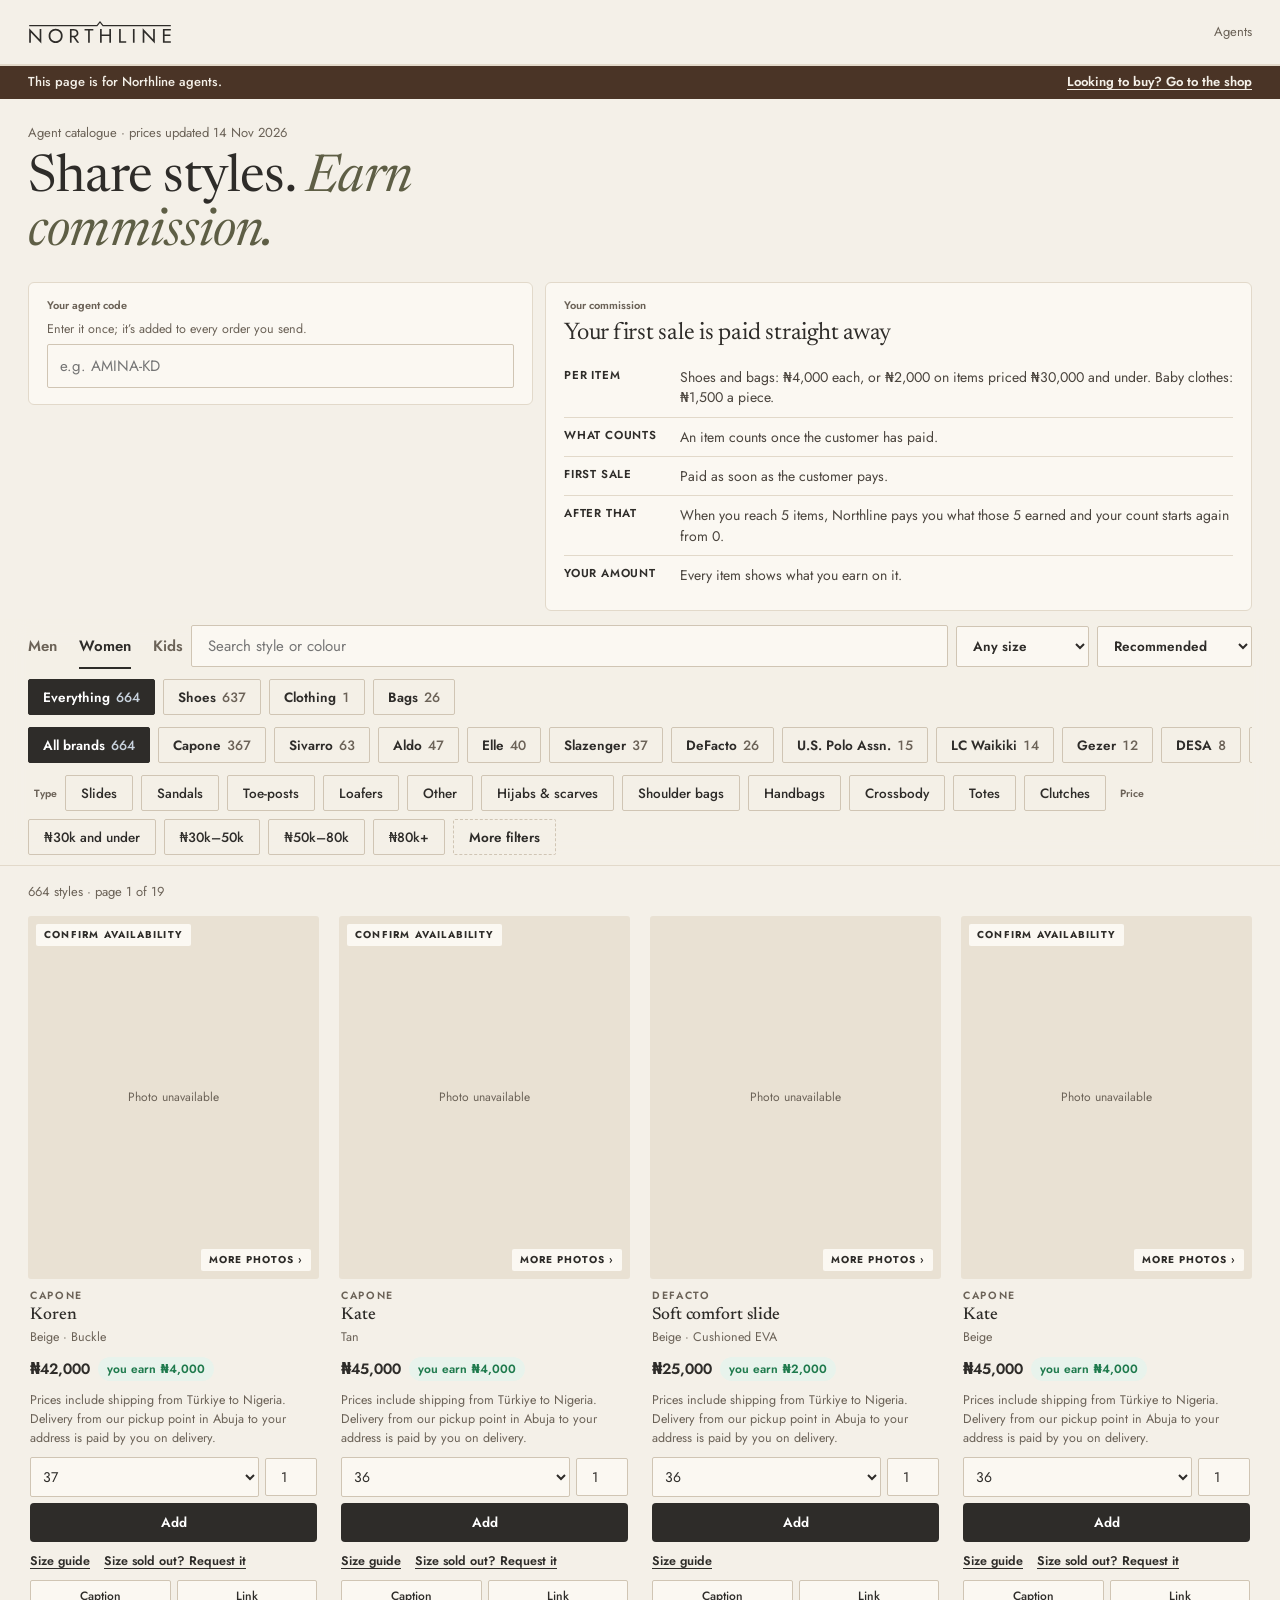
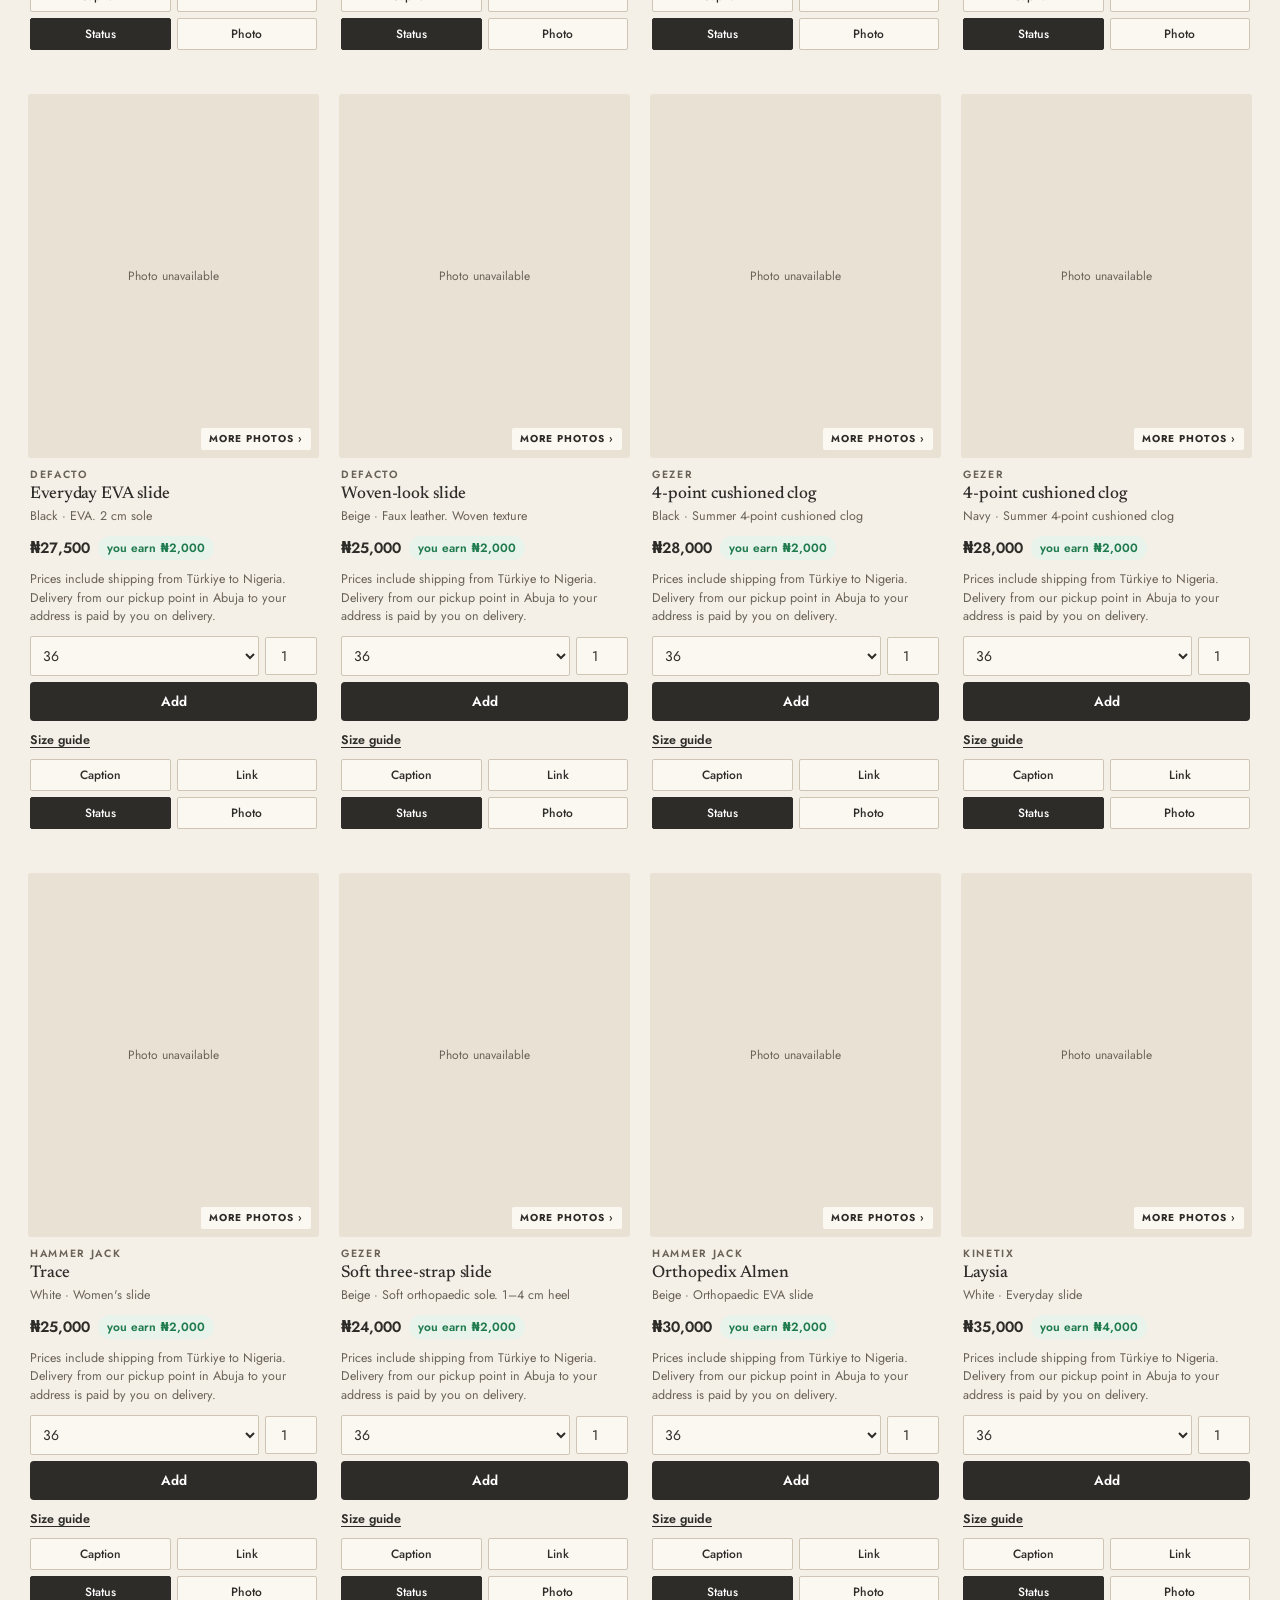
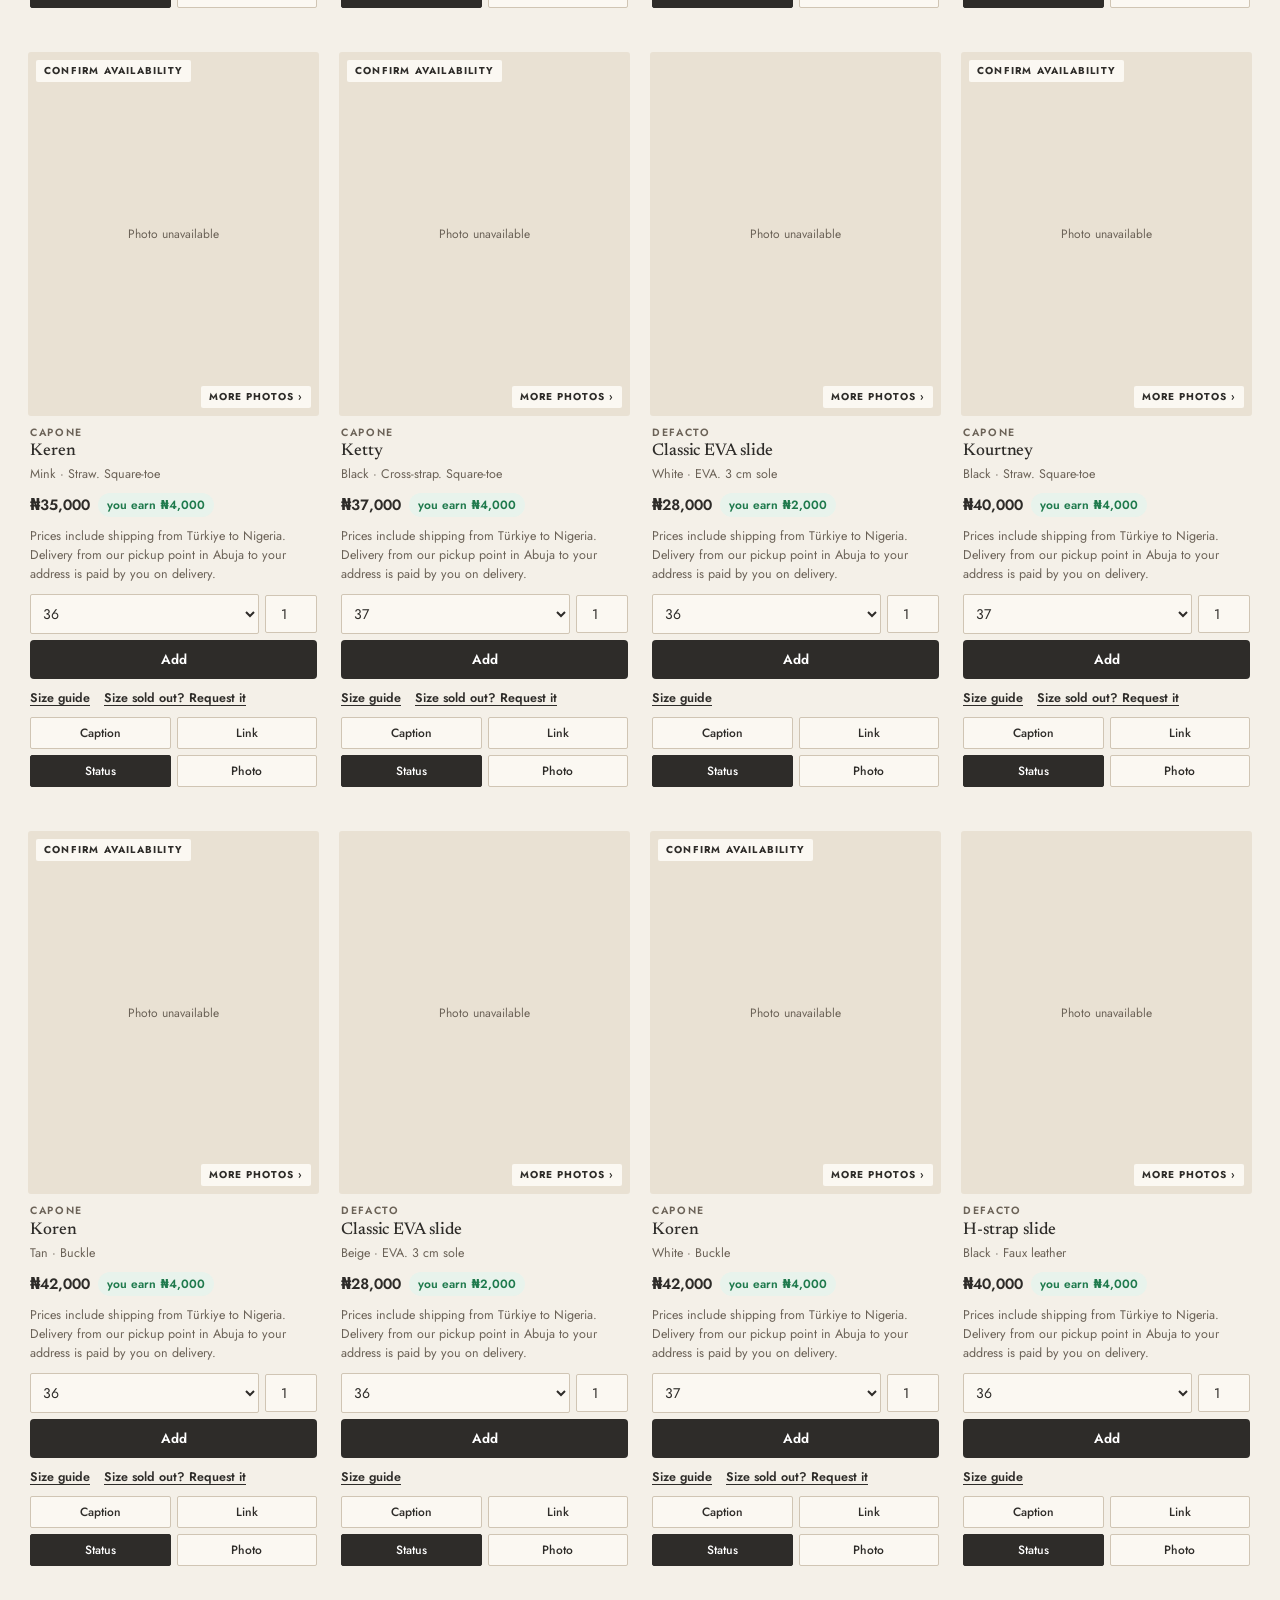
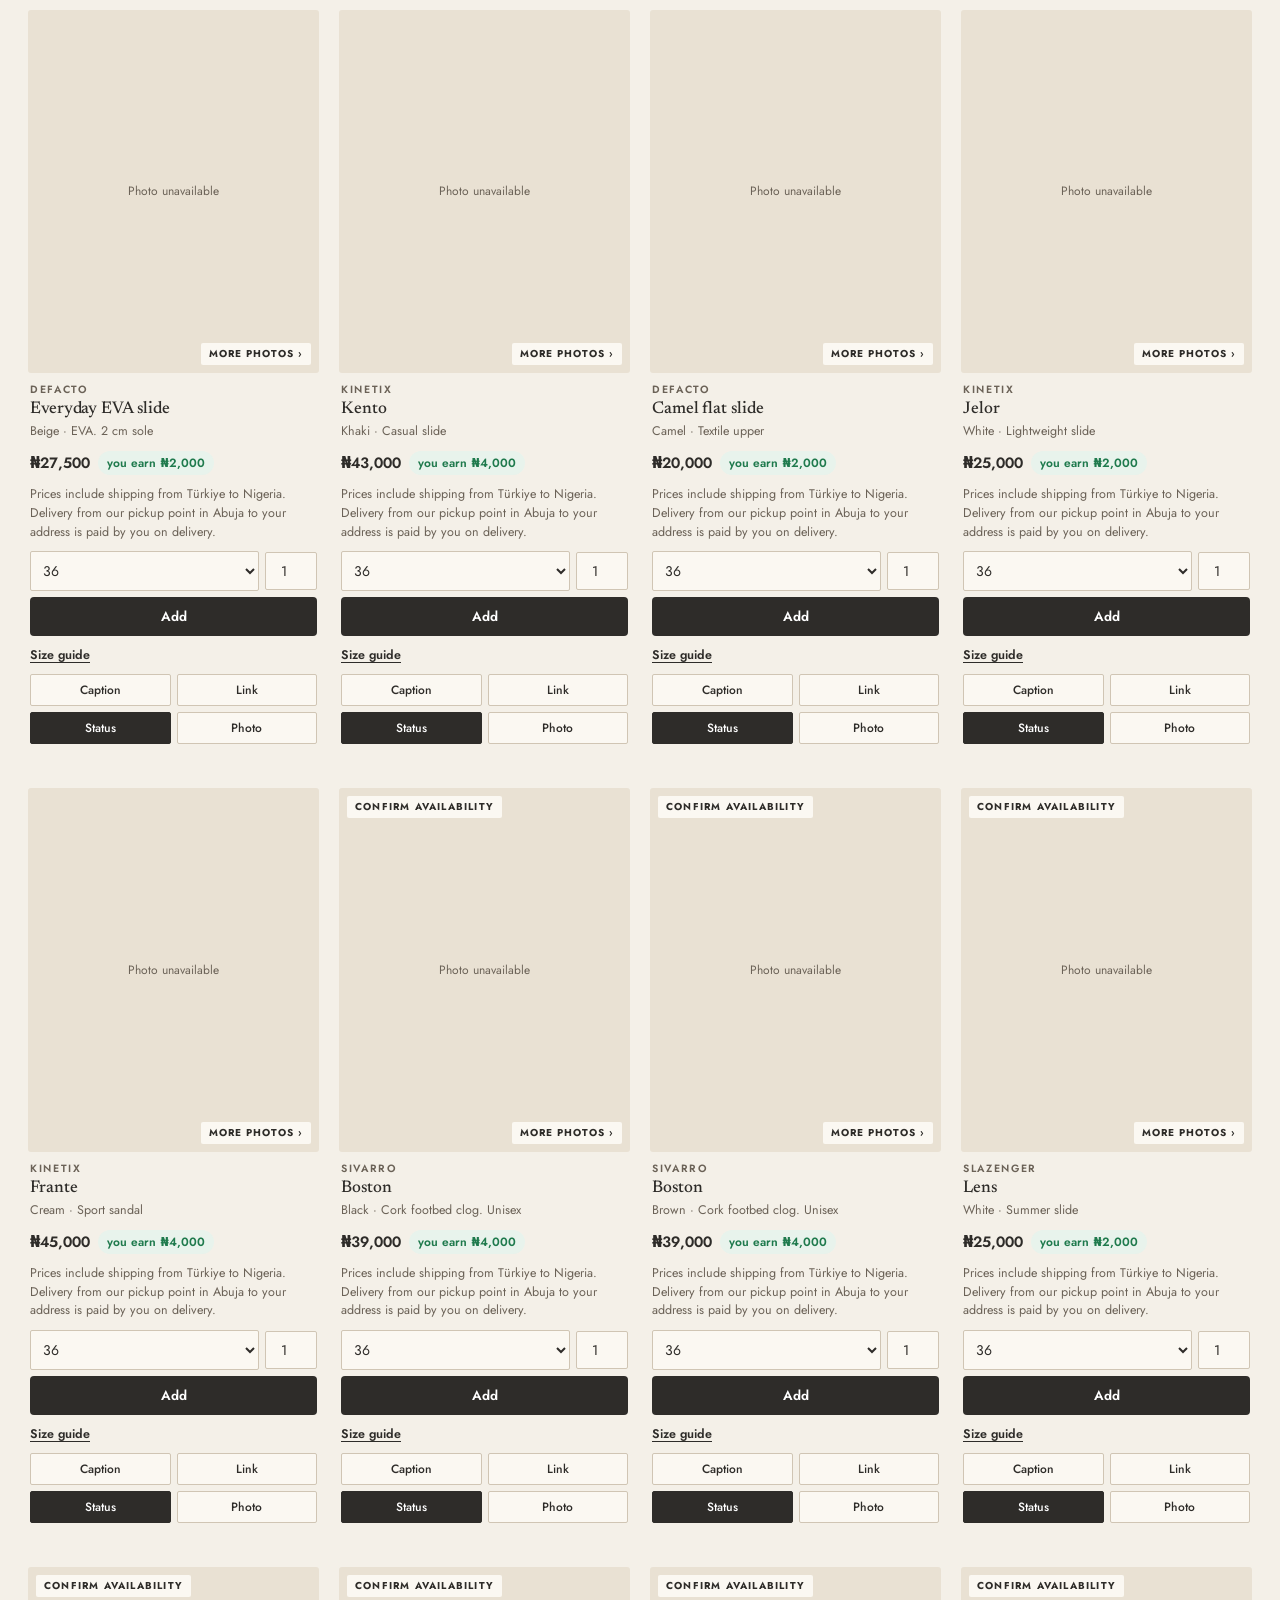
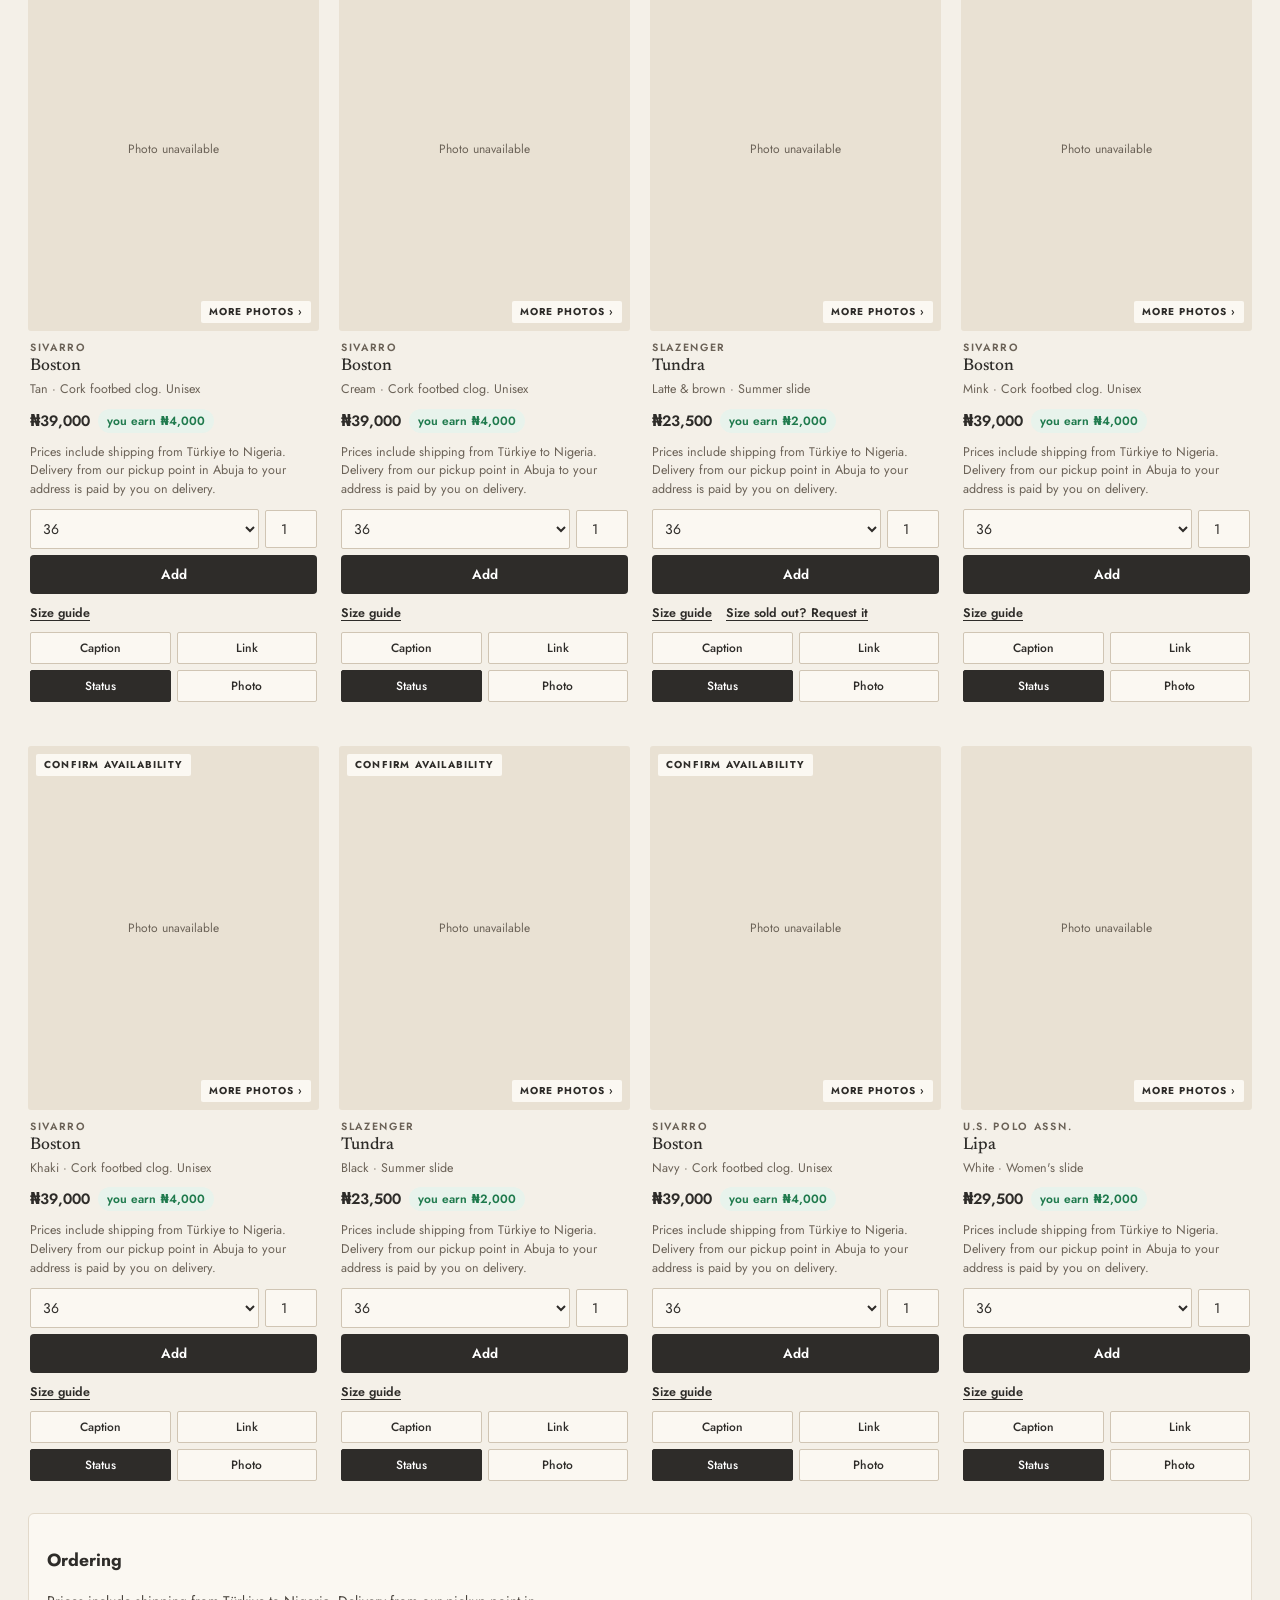
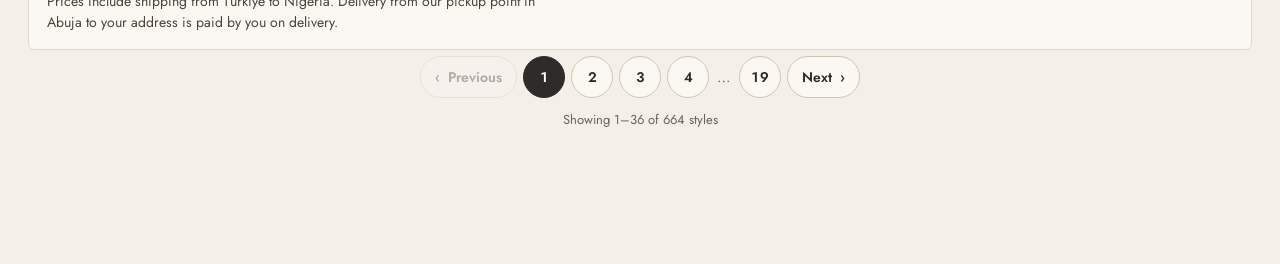
==== commit 9eae98d9: "Simplify Northline brand, storefront and social copy for review" ====
--- a/index.html
+++ b/index.html
@@ -277,7 +277,7 @@
 <div class="wrap">
   <section class="intro">
     <span class="eyebrow">Agent catalogue · prices updated <span id="upd">3 Oct 2026</span></span>
-    <h1>Share the styles. <em>Earn on every sale.</em></h1>
+    <h1>Share styles. <em>Earn commission.</em></h1>
   </section>
 
   <section class="agent">
@@ -288,7 +288,7 @@
       </label>
       <div class="shoplink" id="shopBox" hidden>
         <h2 style="margin-top:14px">Your shop link<span id="shopFor" style="text-transform:none;letter-spacing:0"></span></h2>
-        <p>Share it on your status, Instagram or with customers. They browse and order themselves, and every order through it is credited to you.</p>
+        <p>Share your link. Customers browse and order; orders through it are credited to you.</p>
         <code id="shopUrl"></code>
         <div class="acts"><button class="mini" id="shopCopy">Copy link</button><a class="mini" id="shopWa" target="_blank" rel="noopener">Share on WhatsApp</a></div>
       </div>
@@ -414,7 +414,7 @@
 let ALL = [{"ref": "USPA-BAG-VR046-CB", "brand": "U.S. Polo Assn.", "cat": "bags", "g": "BG", "for": "Women", "sizes": ["One size"], "model": "Crossbody", "colour": "Black", "fam": "Black", "desc": "women's crossbody", "kind": "crossbody", "heel": "", "price": 67500, "comm": 5000, "img": "https://n11scdn.akamaized.net/a1/400_570/14/34/83/20/IMG-8881520073000932609.jpg", "full": "https://n11scdn.akamaized.net/a1/org/14/34/83/20/IMG-8881520073000932609.jpg", "imgs": ["https://n11scdn.akamaized.net/a1/1024_1536/14/34/83/20/IMG-8881520073000932609.jpg", "https://n11scdn.akamaized.net/a1/1024_1536/13/99/50/71/IMG-168384112737369643.jpg", "https://n11scdn.akamaized.net/a1/1024_1536/06/29/66/46/IMG-7493236374614145233.jpg", "https://n11scdn.akamaized.net/a1/1024_1536/12/63/68/03/IMG-5524954168199531410.jpg", "https://n11scdn.akamaized.net/a1/1024_1536/09/49/77/82/IMG-3580699041056760973.jpg", "https://n11scdn.akamaized.net/a1/1024_1536/11/61/29/63/IMG-8347328021228930390.jpg", "https://n11scdn.akamaized.net/a1/1024_1536/13/20/26/09/IMG-685773488632917568.jpg"]}, {"ref": "USPA-BAG-VR013-CB", "brand": "U.S. Polo Assn.", "cat": "bags", "g": "BG", "for": "Women", "sizes": ["One size"], "model": "Crossbody", "colour": "White", "fam": "White", "desc": "women's crossbody", "kind": "crossbody", "heel": "", "price": 70000, "comm": 5000, "img": "https://n11scdn.akamaized.net/a1/400_570/11/75/64/60/IMG-2054498439032900192.jpg", "full": "https://n11scdn.akamaized.net/a1/org/11/75/64/60/IMG-2054498439032900192.jpg", "imgs": ["https://n11scdn.akamaized.net/a1/1024_1536/11/75/64/60/IMG-2054498439032900192.jpg", "https://n11scdn.akamaized.net/a1/1024_1536/01/49/81/55/IMG-3401100313205979177.jpg", "https://n11scdn.akamaized.net/a1/1024_1536/15/39/81/02/IMG-593697543701433625.jpg", "https://n11scdn.akamaized.net/a1/1024_1536/03/95/70/69/IMG-3209020406236155877.jpg"]}, {"ref": "USPA-BAG-VR027-QC", "brand": "U.S. Polo Assn.", "cat": "bags", "g": "BG", "for": "Women", "sizes": ["One size"], "model": "Quilted crossbody", "colour": "Khaki", "fam": "Green & khaki", "desc": "quilted crossbody", "kind": "crossbody", "heel": "", "price": 60000, "comm": 5000, "img": "https://n11scdn.akamaized.net/a1/400_570/06/28/73/45/IMG-6939958057902519259.jpg", "full": "https://n11scdn.akamaized.net/a1/org/06/28/73/45/IMG-6939958057902519259.jpg", "imgs": ["https://n11scdn.akamaized.net/a1/1024_1536/06/28/73/45/IMG-6939958057902519259.jpg", "https://n11scdn.akamaized.net/a1/1024_1536/01/60/34/57/IMG-7261231472552546800.jpg", "https://n11scdn.akamaized.net/a1/1024_1536/04/45/88/38/IMG-2558857399313050496.jpg", "https://n11scdn.akamaized.net/a1/1024_1536/12/10/31/44/IMG-2281354867029117432.jpg"]}, {"ref": "USPA-BAG-VR011-SH", "brand": "U.S. Polo Assn.", "cat": "bags", "g": "BG", "for": "Women", "sizes": ["One size"], "model": "Shoulder bag", "colour": "Beige", "fam": "Beige & nude", "desc": "women's shoulder bag", "kind": "shoulder", "heel": "", "price": 90000, "comm": 5000, "img": "https://n11scdn.akamaized.net/a1/400_570/06/26/07/64/IMG-1790249706236332433.jpg", "full": "https://n11scdn.akamaized.net/a1/org/06/26/07/64/IMG-1790249706236332433.jpg", "imgs": ["https://n11scdn.akamaized.net/a1/1024_1536/06/26/07/64/IMG-1790249706236332433.jpg", "https://n11scdn.akamaized.net/a1/1024_1536/10/02/37/13/IMG-4000047291733552945.jpg", "https://n11scdn.akamaized.net/a1/1024_1536/01/10/13/38/IMG-6921939855701670485.jpg", "https://n11scdn.akamaized.net/a1/1024_1536/09/09/17/68/IMG-2948597048093189786.jpg", "https://n11scdn.akamaized.net/a1/1024_1536/12/16/60/96/IMG-1140358008889294685.jpg", "https://n11scdn.akamaized.net/a1/1024_1536/06/36/91/42/IMG-5548912548393248165.jpg", "https://n11scdn.akamaized.net/a1/1024_1536/04/47/55/21/IMG-8919237525015191048.jpg"]}, {"ref": "USPA-BAG-VR046-HB", "brand": "U.S. Polo Assn.", "cat": "bags", "g": "BG", "for": "Women", "sizes": ["One size"], "model": "Structured handbag", "colour": "Black", "fam": "Black", "desc": "structured arm bag", "kind": "handbag", "heel": "", "price": 87000, "comm": 5000, "img": "https://n11scdn.akamaized.net/a1/400_570/14/71/21/35/IMG-2884416183854813627.jpg", "full": "https://n11scdn.akamaized.net/a1/org/14/71/21/35/IMG-2884416183854813627.jpg", "imgs": ["https://n11scdn.akamaized.net/a1/1024_1536/14/71/21/35/IMG-2884416183854813627.jpg", "https://n11scdn.akamaized.net/a1/1024_1536/03/72/72/71/IMG-699046859606673674.jpg", "https://n11scdn.akamaized.net/a1/1024_1536/04/30/48/04/IMG-6433724006371319036.jpg", "https://n11scdn.akamaized.net/a1/1024_1536/16/73/96/26/IMG-1233819042546624168.jpg"]}, {"ref": "USPA-BAG-VR031-CR", "brand": "U.S. Polo Assn.", "cat": "bags", "g": "BG", "for": "Women", "sizes": ["One size"], "model": "Croc chain bag", "colour": "Terracotta", "fam": "Orange & yellow", "desc": "croc finish, chain strap", "kind": "handbag", "heel": "", "price": 77000, "comm": 5000, "img": "https://n11scdn.akamaized.net/a1/400_570/14/64/26/59/IMG-5126152561785925895.jpg", "full": "https://n11scdn.akamaized.net/a1/org/14/64/26/59/IMG-5126152561785925895.jpg", "imgs": ["https://n11scdn.akamaized.net/a1/1024_1536/14/64/26/59/IMG-5126152561785925895.jpg", "https://n11scdn.akamaized.net/a1/1024_1536/03/11/85/44/IMG-4570765702348774701.jpg", "https://n11scdn.akamaized.net/a1/1024_1536/12/13/40/44/IMG-5421585485123788588.jpg", "https://n11scdn.akamaized.net/a1/1024_1536/10/32/53/33/IMG-8822309521251217269.jpg", "https://n11scdn.akamaized.net/a1/1024_1536/15/57/97/99/IMG-3976495179227834287.jpg", "https://n11scdn.akamaized.net/a1/1024_1536/04/77/29/50/IMG-7899697143562511296.jpg"]}, {"ref": "USPA-BAG-VR030-TT", "brand": "U.S. Polo Assn.", "cat": "bags", "g": "BG", "for": "Women", "sizes": ["One size"], "model": "Canvas tote", "colour": "Red", "fam": "Red & burgundy", "desc": "canvas tote, removable strap", "kind": "tote", "heel": "", "price": 65000, "comm": 5000, "img": "https://n11scdn.akamaized.net/a1/400_570/10/33/24/70/IMG-1741824393071578586.jpg", "full": "https://n11scdn.akamaized.net/a1/org/10/33/24/70/IMG-1741824393071578586.jpg", "imgs": ["https://n11scdn.akamaized.net/a1/1024_1536/10/33/24/70/IMG-1741824393071578586.jpg", "https://n11scdn.akamaized.net/a1/1024_1536/13/43/47/67/IMG-1083869214812312971.jpg", "https://n11scdn.akamaized.net/a1/1024_1536/15/58/87/57/IMG-96087409718515261.jpg", "https://n11scdn.akamaized.net/a1/1024_1536/07/47/20/47/IMG-8018677142788766928.jpg"]}, {"ref": "USPA-BAG-VR023-TT", "brand": "U.S. Polo Assn.", "cat": "bags", "g": "BG", "for": "Women", "sizes": ["One size"], "model": "Hand bag", "colour": "Fuchsia", "fam": "Pink & purple", "desc": "women's hand bag", "kind": "tote", "heel": "", "price": 45000, "comm": 5000, "img": "https://n11scdn.akamaized.net/a1/400_570/15/86/40/06/IMG-5993728158256066219.jpg", "full": "https://n11scdn.akamaized.net/a1/org/15/86/40/06/IMG-5993728158256066219.jpg", "imgs": ["https://n11scdn.akamaized.net/a1/1024_1536/15/86/40/06/IMG-5993728158256066219.jpg", "https://n11scdn.akamaized.net/a1/1024_1536/11/98/10/99/IMG-8851595388541385653.jpg", "https://n11scdn.akamaized.net/a1/1024_1536/16/73/66/77/IMG-8375663454247566321.jpg", "https://n11scdn.akamaized.net/a1/1024_1536/12/75/73/74/IMG-2719706960781813102.jpg", "https://n11scdn.akamaized.net/a1/1024_1536/15/38/66/54/IMG-2628439269700406290.jpg", "https://n11scdn.akamaized.net/a1/1024_1536/03/45/13/08/IMG-4250361581435604816.jpg", "https://n11scdn.akamaized.net/a1/1024_1536/05/66/62/72/IMG-1995136097441794186.jpg"]}, {"ref": "USPA-BAG-US25687-CL", "brand": "U.S. Polo Assn.", "cat": "bags", "g": "BG", "for": "Women", "sizes": ["One size"], "model": "Chain clutch", "colour": "Black", "fam": "Black", "desc": "chain and leather strap clutch", "kind": "clutch", "heel": "", "price": 94500, "comm": 5000, "img": "https://n11scdn.akamaized.net/a1/400_570/09/18/42/11/IMG-5895331259720538949.jpg", "full": "https://n11scdn.akamaized.net/a1/org/09/18/42/11/IMG-5895331259720538949.jpg", "imgs": ["https://n11scdn.akamaized.net/a1/1024_1536/09/18/42/11/IMG-5895331259720538949.jpg", "https://n11scdn.akamaized.net/a1/1024_1536/02/08/37/16/IMG-9010600334426305979.jpg", "https://n11scdn.akamaized.net/a1/1024_1536/12/77/88/78/IMG-2900964470941447490.jpg", "https://n11scdn.akamaized.net/a1/1024_1536/03/08/01/14/IMG-1568221046456911814.jpg"]}, {"ref": "USPA-BAG-2361013-MC", "brand": "U.S. Polo Assn.", "cat": "bags", "g": "BG", "for": "Men", "sizes": ["One size"], "model": "Men's crossbody", "colour": "Navy", "fam": "Blue", "desc": "handle and shoulder strap", "kind": "crossbody", "heel": "", "price": 67500, "comm": 5000, "img": "https://n11scdn.akamaized.net/a1/400_570/05/23/60/75/IMG-1269344115227198026.jpg", "full": "https://n11scdn.akamaized.net/a1/org/05/23/60/75/IMG-1269344115227198026.jpg", "imgs": ["https://n11scdn.akamaized.net/a1/1024_1536/05/23/60/75/IMG-1269344115227198026.jpg", "https://n11scdn.akamaized.net/a1/1024_1536/14/31/03/83/IMG-7058967691167138865.jpg", "https://n11scdn.akamaized.net/a1/1024_1536/01/05/65/13/IMG-849304240663513130.jpg"]}, {"ref": "USPA-BAG-9508-MS", "brand": "U.S. Polo Assn.", "cat": "bags", "g": "BG", "for": "Men", "sizes": ["One size"], "model": "Flap messenger", "colour": "Black", "fam": "Black", "desc": "flap messenger bag", "kind": "crossbody", "heel": "", "price": 53000, "comm": 5000, "img": "https://n11scdn.akamaized.net/a1/400_570/11/62/49/65/IMG-3576763679003673206.jpg", "full": "https://n11scdn.akamaized.net/a1/org/11/62/49/65/IMG-3576763679003673206.jpg", "imgs": ["https://n11scdn.akamaized.net/a1/1024_1536/11/62/49/65/IMG-3576763679003673206.jpg", "https://n11scdn.akamaized.net/a1/1024_1536/06/37/79/05/IMG-151129289944188290.jpg", "https://n11scdn.akamaized.net/a1/1024_1536/02/42/90/45/IMG-8907544688774404816.jpg", "https://n11scdn.akamaized.net/a1/1024_1536/13/68/67/87/IMG-5914703428641554540.jpg", "https://n11scdn.akamaized.net/a1/1024_1536/10/05/60/28/IMG-8372290966406132383.jpg"]}, {"ref": "USPA-BAG-23193-BP", "brand": "U.S. Polo Assn.", "cat": "bags", "g": "BG", "for": "Men", "sizes": ["One size"], "model": "Backpack", "colour": "Navy", "fam": "Blue", "desc": "unisex backpack", "kind": "backpack", "heel": "", "price": 68000, "comm": 5000, "img": "https://n11scdn.akamaized.net/a1/400_570/02/74/38/74/IMG-5947736841860592430.jpg", "full": "https://n11scdn.akamaized.net/a1/org/02/74/38/74/IMG-5947736841860592430.jpg", "imgs": ["https://n11scdn.akamaized.net/a1/1024_1536/02/74/38/74/IMG-5947736841860592430.jpg", "https://n11scdn.akamaized.net/a1/1024_1536/05/84/63/05/IMG-3116454515626252116.jpg", "https://n11scdn.akamaized.net/a1/1024_1536/14/94/78/57/IMG-2460950988321448306.jpg", "https://n11scdn.akamaized.net/a1/1024_1536/16/29/40/69/IMG-7510525507346783087.jpg"]}, {"ref": "USPA-BAG-21558-WB", "brand": "U.S. Polo Assn.", "cat": "bags", "g": "BG", "for": "Men", "sizes": ["One size"], "model": "Waist bag", "colour": "Black", "fam": "Black", "desc": "men's waist bag", "kind": "waist", "heel": "", "price": 60000, "comm": 5000, "img": "https://n11scdn.akamaized.net/a1/400_570/03/96/54/71/IMG-1289329230034978643.jpg", "full": "https://n11scdn.akamaized.net/a1/org/03/96/54/71/IMG-1289329230034978643.jpg", "imgs": ["https://n11scdn.akamaized.net/a1/1024_1536/03/96/54/71/IMG-1289329230034978643.jpg", "https://n11scdn.akamaized.net/a1/1024_1536/05/63/01/03/IMG-4183544264764930309.jpg", "https://n11scdn.akamaized.net/a1/1024_1536/08/88/57/22/IMG-3553187276666023075.jpg", "https://n11scdn.akamaized.net/a1/1024_1536/03/58/93/76/IMG-1368564494151389620.jpg"]}, {"ref": "BHPC-6000-CB", "brand": "Beverly Hills Polo Club", "cat": "bags", "g": "BG", "for": "Women", "sizes": ["One size"], "model": "Printed messenger", "colour": "Multicolour", "fam": "Print & multi", "desc": "printed messenger crossbody", "kind": "crossbody", "heel": "", "price": 54000, "comm": 5000, "img": "https://n11scdn.akamaized.net/a1/400_570/01/19/90/82/IMG-2402554733750606715.jpg", "full": "https://n11scdn.akamaized.net/a1/org/01/19/90/82/IMG-2402554733750606715.jpg", "imgs": ["https://n11scdn.akamaized.net/a1/1024_1536/01/19/90/82/IMG-2402554733750606715.jpg", "https://n11scdn.akamaized.net/a1/1024_1536/06/86/13/09/IMG-4767028569606551605.jpg", "https://n11scdn.akamaized.net/a1/1024_1536/04/87/77/82/IMG-3549207100062700126.jpg", "https://n11scdn.akamaized.net/a1/1024_1536/06/71/54/70/IMG-358415803839924579.jpg", "https://n11scdn.akamaized.net/a1/1024_1536/13/50/25/76/IMG-1428426646173278290.jpg", "https://n11scdn.akamaized.net/a1/1024_1536/11/92/28/91/IMG-5158969922994408756.jpg", "https://n11scdn.akamaized.net/a1/1024_1536/09/82/91/90/IMG-613654994843161790.jpg", "https://n11scdn.akamaized.net/a1/1024_1536/10/25/04/63/IMG-1711381422344918832.jpg"]}, {"ref": "BHPC-6005-CB", "brand": "Beverly Hills Polo Club", "cat": "bags", "g": "BG", "for": "Women", "sizes": ["One size"], "model": "Compact crossbody", "colour": "Multicolour", "fam": "Print & multi", "desc": "printed compact crossbody", "kind": "crossbody", "heel": "", "price": 54000, "comm": 5000, "img": "https://n11scdn.akamaized.net/a1/400_570/07/46/00/76/IMG-7189839991759972695.jpg", "full": "https://n11scdn.akamaized.net/a1/org/07/46/00/76/IMG-7189839991759972695.jpg", "imgs": ["https://n11scdn.akamaized.net/a1/1024_1536/07/46/00/76/IMG-7189839991759972695.jpg", "https://n11scdn.akamaized.net/a1/1024_1536/03/03/62/12/IMG-3844442195936801220.jpg", "https://n11scdn.akamaized.net/a1/1024_1536/14/34/85/69/IMG-2899958224912280600.jpg", "https://n11scdn.akamaized.net/a1/1024_1536/12/68/76/84/IMG-2479894974818874180.jpg", "https://n11scdn.akamaized.net/a1/1024_1536/14/31/12/81/IMG-5196208630244443028.jpg", "https://n11scdn.akamaized.net/a1/1024_1536/12/42/59/55/IMG-2600675769456494352.jpg"]}, {"ref": "BHPC-6014-LIL", "brand": "Beverly Hills Polo Club", "cat": "bags", "g": "BG", "for": "Women", "sizes": ["One size"], "model": "Everyday shoulder bag", "colour": "Lilac", "fam": "Pink & purple", "desc": "everyday shoulder bag", "kind": "shoulder", "heel": "", "price": 57500, "comm": 5000, "img": "https://n11scdn.akamaized.net/a1/400_570/04/07/62/07/IMG-3328101646160870273.jpg", "full": "https://n11scdn.akamaized.net/a1/org/04/07/62/07/IMG-3328101646160870273.jpg", "imgs": ["https://n11scdn.akamaized.net/a1/1024_1536/04/07/62/07/IMG-3328101646160870273.jpg", "https://n11scdn.akamaized.net/a1/1024_1536/15/15/09/75/IMG-8309978212684281920.jpg", "https://n11scdn.akamaized.net/a1/1024_1536/09/78/60/88/IMG-77235715218182055.jpg", "https://n11scdn.akamaized.net/a1/1024_1536/13/35/79/93/IMG-723538264007007408.jpg", "https://n11scdn.akamaized.net/a1/1024_1536/09/85/11/99/IMG-809832865977373433.jpg", "https://n11scdn.akamaized.net/a1/1024_1536/10/51/66/93/IMG-4084723125152734607.jpg", "https://n11scdn.akamaized.net/a1/1024_1536/15/95/48/21/IMG-7461132260685897974.jpg", "https://n11scdn.akamaized.net/a1/1024_1536/04/11/83/38/IMG-2877509281477133525.jpg"]}, {"ref": "BHPC-6014-BLK", "brand": "Beverly Hills Polo Club", "cat": "bags", "g": "BG", "for": "Women", "sizes": ["One size"], "model": "Everyday shoulder bag", "colour": "Black", "fam": "Black", "desc": "everyday shoulder bag", "kind": "shoulder", "heel": "", "price": 57500, "comm": 5000, "img": "https://n11scdn.akamaized.net/a1/400_570/12/84/92/45/IMG-1095386909686105640.jpg", "full": "https://n11scdn.akamaized.net/a1/org/12/84/92/45/IMG-1095386909686105640.jpg", "imgs": ["https://n11scdn.akamaized.net/a1/1024_1536/12/84/92/45/IMG-1095386909686105640.jpg", "https://n11scdn.akamaized.net/a1/1024_1536/11/01/17/99/IMG-3714536279895568896.jpg", "https://n11scdn.akamaized.net/a1/1024_1536/11/86/92/86/IMG-1672507808549546694.jpg", "https://n11scdn.akamaized.net/a1/1024_1536/03/32/85/47/IMG-4793743056216568539.jpg", "https://n11scdn.akamaized.net/a1/1024_1536/07/33/63/20/IMG-5205692649735586609.jpg", "https://n11scdn.akamaized.net/a1/1024_1536/11/51/03/32/IMG-2914871429747436746.jpg", "https://n11scdn.akamaized.net/a1/1024_1536/10/47/12/54/IMG-3923644071530122605.jpg", "https://n11scdn.akamaized.net/a1/1024_1536/07/41/30/84/IMG-7250012175982214758.jpg"]}, {"ref": "BHPC-3010-TPE", "brand": "Beverly Hills Polo Club", "cat": "bags", "g": "BG", "for": "Women", "sizes": ["One size"], "model": "Top-handle bag", "colour": "Taupe", "fam": "Grey", "desc": "faux leather, crossbody strap", "kind": "handbag", "heel": "", "price": 70000, "comm": 5000, "img": "https://n11scdn.akamaized.net/a1/400_570/07/44/20/29/IMG-947053545713158419.jpg", "full": "https://n11scdn.akamaized.net/a1/org/07/44/20/29/IMG-947053545713158419.jpg", "imgs": ["https://n11scdn.akamaized.net/a1/1024_1536/07/44/20/29/IMG-947053545713158419.jpg", "https://n11scdn.akamaized.net/a1/1024_1536/06/43/20/03/IMG-8088593464848296457.jpg"]}, {"ref": "BHPC-3004-BLK", "brand": "Beverly Hills Polo Club", "cat": "bags", "g": "BG", "for": "Women", "sizes": ["One size"], "model": "Structured handbag", "colour": "Black", "fam": "Black", "desc": "hand and shoulder bag", "kind": "handbag", "heel": "", "price": 87000, "comm": 5000, "img": "https://n11scdn.akamaized.net/a1/400_570/01/21/32/98/IMG-8555366842556603256.jpg", "full": "https://n11scdn.akamaized.net/a1/org/01/21/32/98/IMG-8555366842556603256.jpg", "imgs": ["https://n11scdn.akamaized.net/a1/1024_1536/01/21/32/98/IMG-8555366842556603256.jpg", "https://n11scdn.akamaized.net/a1/1024_1536/05/30/92/20/IMG-5395996433429347914.jpg", "https://n11scdn.akamaized.net/a1/1024_1536/03/54/28/78/IMG-7622491339042043885.jpg", "https://n11scdn.akamaized.net/a1/1024_1536/16/08/86/02/IMG-4745835048913505267.jpg", "https://n11scdn.akamaized.net/a1/1024_1536/11/23/45/28/IMG-2284104441036165125.jpg", "https://n11scdn.akamaized.net/a1/1024_1536/07/32/72/54/IMG-7788543558694988536.jpg", "https://n11scdn.akamaized.net/a1/1024_1536/06/84/45/59/IMG-7933379505995592222.jpg"]}, {"ref": "BHPC-8002-BGE", "brand": "Beverly Hills Polo Club", "cat": "bags", "g": "BG", "for": "Women", "sizes": ["One size"], "model": "Classic shoulder bag", "colour": "Beige", "fam": "Beige & nude", "desc": "classic shoulder bag", "kind": "shoulder", "heel": "", "price": 78500, "comm": 5000, "img": "https://n11scdn.akamaized.net/a1/400_570/07/58/84/25/IMG-2827321202310290111.jpg", "full": "https://n11scdn.akamaized.net/a1/org/07/58/84/25/IMG-2827321202310290111.jpg", "imgs": ["https://n11scdn.akamaized.net/a1/1024_1536/07/58/84/25/IMG-2827321202310290111.jpg", "https://n11scdn.akamaized.net/a1/1024_1536/14/97/38/24/IMG-3161849601789246035.jpg", "https://n11scdn.akamaized.net/a1/1024_1536/15/42/10/74/IMG-775288144284439962.jpg", "https://n11scdn.akamaized.net/a1/1024_1536/13/33/83/60/IMG-4376477172642920397.jpg", "https://n11scdn.akamaized.net/a1/1024_1536/15/05/83/87/IMG-4100825824601685647.jpg"]}, {"ref": "PC-Y604-CL", "brand": "Pierre Cardin", "cat": "bags", "g": "BG", "for": "Women", "sizes": ["One size"], "model": "Monogram clutch", "colour": "Black", "fam": "Black", "desc": "monogram envelope clutch", "kind": "clutch", "heel": "", "price": 52000, "comm": 5000, "img": "https://n11scdn.akamaized.net/a1/400_570/14/96/41/89/IMG-5961774204644774929.jpg", "full": "https://n11scdn.akamaized.net/a1/org/14/96/41/89/IMG-5961774204644774929.jpg", "imgs": ["https://n11scdn.akamaized.net/a1/1024_1536/14/96/41/89/IMG-5961774204644774929.jpg", "https://n11scdn.akamaized.net/a1/1024_1536/05/49/86/27/IMG-4923849400510637275.jpg", "https://n11scdn.akamaized.net/a1/1024_1536/16/93/53/74/IMG-5706403128876921868.jpg"]}, {"ref": "PC-Y703-CL", "brand": "Pierre Cardin", "cat": "bags", "g": "BG", "for": "Women", "sizes": ["One size"], "model": "Portfolio clutch", "colour": "Aqua green", "fam": "Green & khaki", "desc": "portfolio clutch", "kind": "clutch", "heel": "", "price": 45000, "comm": 5000, "img": "https://n11scdn.akamaized.net/a1/400_570/14/63/31/12/IMG-1500057056818661060.jpg", "full": "https://n11scdn.akamaized.net/a1/org/14/63/31/12/IMG-1500057056818661060.jpg", "imgs": ["https://n11scdn.akamaized.net/a1/1024_1536/14/63/31/12/IMG-1500057056818661060.jpg", "https://n11scdn.akamaized.net/a1/1024_1536/06/13/09/53/IMG-4697220295260034160.jpg"]}, {"ref": "PC-1501-STR", "brand": "Pierre Cardin", "cat": "bags", "g": "BG", "for": "Women", "sizes": ["One size"], "model": "Straw shoulder bag", "colour": "Black", "fam": "Black", "desc": "woven straw shoulder bag", "kind": "shoulder", "heel": "", "price": 74000, "comm": 5000, "img": "https://n11scdn.akamaized.net/a1/400_570/02/58/55/41/IMG-920328818202231213.jpg", "full": "https://n11scdn.akamaized.net/a1/org/02/58/55/41/IMG-920328818202231213.jpg", "imgs": ["https://n11scdn.akamaized.net/a1/1024_1536/02/58/55/41/IMG-920328818202231213.jpg", "https://n11scdn.akamaized.net/a1/1024_1536/14/03/74/62/IMG-4881605428643421010.jpg", "https://n11scdn.akamaized.net/a1/1024_1536/03/17/06/00/IMG-8753523273961831736.jpg", "https://n11scdn.akamaized.net/a1/1024_1536/13/36/30/23/IMG-4367178418274784317.jpg", "https://n11scdn.akamaized.net/a1/1024_1536/05/17/14/11/IMG-7047882272569702584.jpg", "https://n11scdn.akamaized.net/a1/1024_1536/13/71/25/58/IMG-4303836763238765860.jpg", "https://n11scdn.akamaized.net/a1/1024_1536/05/01/17/00/IMG-2804383739487807837.jpg"]}, {"ref": "PC-1502-STR", "brand": "Pierre Cardin", "cat": "bags", "g": "BG", "for": "Women", "sizes": ["One size"], "model": "Straw shoulder bag", "colour": "Natural", "fam": "Beige & nude", "desc": "woven straw shoulder bag", "kind": "shoulder", "heel": "", "price": 78500, "comm": 5000, "img": "https://n11scdn.akamaized.net/a1/400_570/10/74/65/51/IMG-6775479900606377611.jpg", "full": "https://n11scdn.akamaized.net/a1/org/10/74/65/51/IMG-6775479900606377611.jpg", "imgs": ["https://n11scdn.akamaized.net/a1/1024_1536/10/74/65/51/IMG-6775479900606377611.jpg", "https://n11scdn.akamaized.net/a1/1024_1536/13/08/25/55/IMG-137284973198168970.jpg", "https://n11scdn.akamaized.net/a1/1024_1536/12/57/85/56/IMG-3575983866030239631.jpg", "https://n11scdn.akamaized.net/a1/1024_1536/10/23/46/71/IMG-7353798325777903105.jpg", "https://n11scdn.akamaized.net/a1/1024_1536/09/95/66/49/IMG-8629458551742072612.jpg", "https://n11scdn.akamaized.net/a1/1024_1536/11/51/27/59/IMG-1402621501847126746.jpg", "https://n11scdn.akamaized.net/a1/1024_1536/05/17/11/27/IMG-2495886159562634462.jpg"]}, {"ref": "PC-4295-SH", "brand": "Pierre Cardin", "cat": "bags", "g": "BG", "for": "Women", "sizes": ["One size"], "model": "Everyday shoulder bag", "colour": "Black", "fam": "Black", "desc": "everyday shoulder bag", "kind": "shoulder", "heel": "", "price": 69500, "comm": 5000, "img": "https://n11scdn.akamaized.net/a1/400_570/13/52/71/51/IMG-7471774201709472476.jpg", "full": "https://n11scdn.akamaized.net/a1/org/13/52/71/51/IMG-7471774201709472476.jpg", "imgs": ["https://n11scdn.akamaized.net/a1/1024_1536/13/52/71/51/IMG-7471774201709472476.jpg", "https://n11scdn.akamaized.net/a1/1024_1536/10/65/61/84/IMG-1859419283849029424.jpg", "https://n11scdn.akamaized.net/a1/1024_1536/12/37/55/69/IMG-6754335505345486824.jpg", "https://n11scdn.akamaized.net/a1/1024_1536/14/13/07/14/IMG-685157341089492488.jpg", "https://n11scdn.akamaized.net/a1/1024_1536/01/00/61/71/IMG-593627561221051276.jpg"]}, {"ref": "PC-4293-SH", "brand": "Pierre Cardin", "cat": "bags", "g": "BG", "for": "Women", "sizes": ["One size"], "model": "Compact shoulder bag", "colour": "Black", "fam": "Black", "desc": "compact shoulder bag", "kind": "shoulder", "heel": "", "price": 69500, "comm": 5000, "img": "https://n11scdn.akamaized.net/a1/400_570/04/78/21/16/IMG-2456364273579580249.jpg", "full": "https://n11scdn.akamaized.net/a1/org/04/78/21/16/IMG-2456364273579580249.jpg", "imgs": ["https://n11scdn.akamaized.net/a1/1024_1536/04/78/21/16/IMG-2456364273579580249.jpg", "https://n11scdn.akamaized.net/a1/1024_1536/16/69/94/15/IMG-1500699732960388678.jpg", "https://n11scdn.akamaized.net/a1/1024_1536/03/96/57/34/IMG-4311057179281782601.jpg", "https://n11scdn.akamaized.net/a1/1024_1536/10/62/14/51/IMG-3531254476398968690.jpg", "https://n11scdn.akamaized.net/a1/1024_1536/05/03/10/38/IMG-1151598110163748798.jpg"]}, {"ref": "PC-7357-SH", "brand": "Pierre Cardin", "cat": "bags", "g": "BG", "for": "Women", "sizes": ["One size"], "model": "Classic shoulder bag", "colour": "Brown", "fam": "Brown", "desc": "classic shoulder bag", "kind": "shoulder", "heel": "", "price": 87000, "comm": 5000, "img": "https://n11scdn.akamaized.net/a1/400_570/05/75/09/42/IMG-6380883325534896533.jpg", "full": "https://n11scdn.akamaized.net/a1/org/05/75/09/42/IMG-6380883325534896533.jpg", "imgs": ["https://n11scdn.akamaized.net/a1/1024_1536/05/75/09/42/IMG-6380883325534896533.jpg", "https://n11scdn.akamaized.net/a1/1024_1536/03/41/32/45/IMG-1873618235027268754.jpg", "https://n11scdn.akamaized.net/a1/1024_1536/08/06/43/80/IMG-5945363144029784272.jpg", "https://n11scdn.akamaized.net/a1/1024_1536/14/79/25/80/IMG-6829960582046670516.jpg", "https://n11scdn.akamaized.net/a1/1024_1536/07/66/71/31/IMG-4352451442659984248.jpg", "https://n11scdn.akamaized.net/a1/1024_1536/09/08/22/50/IMG-2617885704056398299.jpg", "https://n11scdn.akamaized.net/a1/1024_1536/11/86/62/52/IMG-8436005817255234833.jpg"]}, {"ref": "CB-PARIS-MLT", "brand": "Capone", "cat": "bags", "g": "BG", "for": "Women", "sizes": ["One size"], "model": "Paris clutch", "colour": "Multi", "fam": "Print & multi", "desc": "evening clutch", "kind": "clutch", "heel": "", "price": 35000, "comm": 5000, "img": "https://www.caponeoutfitters.com.tr/cdn/shop/files/356-Z003-RKY-222-001_N41_2.jpg?width=700", "full": "https://www.caponeoutfitters.com.tr/cdn/shop/files/356-Z003-RKY-222-001_N41_2.jpg?width=2000", "imgs": ["https://cdn.shopify.com/s/files/1/0566/3732/5374/files/356-Z003-RKY-222-001_N41_2.jpg?width=1200", "https://cdn.shopify.com/s/files/1/0566/3732/5374/files/356-Z003-RKY-222-001_N41_1.jpg?width=1200", "https://cdn.shopify.com/s/files/1/0566/3732/5374/files/356-Z003-RKY-222-001_N41_3.jpg?width=1200", "https://cdn.shopify.com/s/files/1/0566/3732/5374/files/356-Z003-RKY-222-001_N41_7.jpg?width=1200", "https://cdn.shopify.com/s/files/1/0566/3732/5374/files/356-Z003-RKY-222-001_N41_8.jpg?width=1200", "https://cdn.shopify.com/s/files/1/0566/3732/5374/files/356-Z003-RKY-222-001_N41_9.jpg?width=1200"]}, {"ref": "CB-PARIS222-BLK", "brand": "Capone", "cat": "bags", "g": "BG", "for": "Women", "sizes": ["One size"], "model": "Paris 222 croc clutch", "colour": "Black", "fam": "Black", "desc": "patent croc clutch", "kind": "clutch", "heel": "", "price": 35000, "comm": 5000, "img": "https://www.caponeoutfitters.com.tr/cdn/shop/files/356-Z003-VRK-222-000_N01_2.jpg?width=700", "full": "https://www.caponeoutfitters.com.tr/cdn/shop/files/356-Z003-VRK-222-000_N01_2.jpg?width=2000", "imgs": ["https://cdn.shopify.com/s/files/1/0566/3732/5374/files/356-Z003-VRK-222-000_N01_2.jpg?width=1200", "https://cdn.shopify.com/s/files/1/0566/3732/5374/files/356-Z003-VRK-222-000_N01.jpg?width=1200", "https://cdn.shopify.com/s/files/1/0566/3732/5374/files/356-Z003-VRK-222-000_N01_1.jpg?width=1200", "https://cdn.shopify.com/s/files/1/0566/3732/5374/files/356-Z003-VRK-222-000_N01_3.jpg?width=1200", "https://cdn.shopify.com/s/files/1/0566/3732/5374/files/356-Z003-VRK-222-000_N01_4.jpg?width=1200", "https://cdn.shopify.com/s/files/1/0566/3732/5374/files/356-Z003-VRK-222-000_N01_5.jpg?width=1200"]}, {"ref": "CB-PARISQ-BGE", "brand": "Capone", "cat": "bags", "g": "BG", "for": "Women", "sizes": ["One size"], "model": "Paris quilted bag", "colour": "Beige", "fam": "Beige & nude", "desc": "quilted clutch bag", "kind": "clutch", "heel": "", "price": 37500, "comm": 5000, "img": "https://www.caponeoutfitters.com.tr/cdn/shop/files/356-Z004-KPT-01-0001_N05_2.jpg?width=700", "full": "https://www.caponeoutfitters.com.tr/cdn/shop/files/356-Z004-KPT-01-0001_N05_2.jpg?width=2000", "imgs": ["https://cdn.shopify.com/s/files/1/0566/3732/5374/files/356-Z004-KPT-01-0001_N05_2.jpg?width=1200", "https://cdn.shopify.com/s/files/1/0566/3732/5374/files/356-Z004-KPT-01-0001_N05_1.jpg?width=1200", "https://cdn.shopify.com/s/files/1/0566/3732/5374/files/356-Z004-KPT-01-0001_N05_3.jpg?width=1200", "https://cdn.shopify.com/s/files/1/0566/3732/5374/files/356-Z004-KPT-01-0001_N05_4.jpg?width=1200", "https://cdn.shopify.com/s/files/1/0566/3732/5374/files/356-Z004-KPT-01-0001_N05_5.jpg?width=1200", "https://cdn.shopify.com/s/files/1/0566/3732/5374/files/356-Z004-KPT-01-0001_N05_6.jpg?width=1200", "https://cdn.shopify.com/s/files/1/0566/3732/5374/files/356-Z004-KPT-01-0001_N05_7.jpg?width=1200"]}, {"ref": "BMB-80873", "brand": "Bambi", "cat": "shoes", "g": "W", "model": "Slide 4553", "colour": "Black", "fam": "Black", "desc": "4 cm heel, confirm size before payment", "kind": "slide", "heel": "Low heel", "price": 63500, "comm": 5000, "img": "https://static.ticimax.cloud/5412/uploads/urunresimleri/buyuk/siyah-kadin-terlik-k04553030071-6-9378.jpg", "full": "https://static.ticimax.cloud/5412/uploads/urunresimleri/buyuk/siyah-kadin-terlik-k04553030071-6-9378.jpg", "imgs": ["https://static.ticimax.cloud/5412/uploads/urunresimleri/buyuk/siyah-kadin-terlik-k04553030071-6-9378.jpg", "https://static.ticimax.cloud/5412/uploads/urunresimleri/buyuk/siyah-kadin-terlik-k04553030071-86e0ea.jpg", "https://static.ticimax.cloud/5412/uploads/urunresimleri/buyuk/siyah-kadin-terlik-k04553030071-22-2c4.jpg", "https://static.ticimax.cloud/5412/uploads/urunresimleri/buyuk/siyah-kadin-terlik-k04553030071-0c-4fc.jpg", "https://static.ticimax.cloud/5412/uploads/urunresimleri/buyuk/siyah-kadin-terlik-k04553030071-63af-d.jpg"]}, {"ref": "BMB-80874", "brand": "Bambi", "cat": "shoes", "g": "W", "model": "Slide 4553", "colour": "Mink", "fam": "Grey", "desc": "4 cm heel, confirm size before payment", "kind": "slide", "heel": "Low heel", "price": 63500, "comm": 5000, "img": "https://static.ticimax.cloud/5412/uploads/urunresimleri/buyuk/vizon-kadin-terlik-k04553030071-df9e-e.jpg", "full": "https://static.ticimax.cloud/5412/uploads/urunresimleri/buyuk/vizon-kadin-terlik-k04553030071-df9e-e.jpg", "imgs": ["https://static.ticimax.cloud/5412/uploads/urunresimleri/buyuk/vizon-kadin-terlik-k04553030071-df9e-e.jpg", "https://static.ticimax.cloud/5412/uploads/urunresimleri/buyuk/vizon-kadin-terlik-k04553030071-9f34dd.jpg", "https://static.ticimax.cloud/5412/uploads/urunresimleri/buyuk/vizon-kadin-terlik-k04553030071-a78eb7.jpg", "https://static.ticimax.cloud/5412/uploads/urunresimleri/buyuk/vizon-kadin-terlik-k04553030071-ac0870.jpg", "https://static.ticimax.cloud/5412/uploads/urunresimleri/buyuk/vizon-kadin-terlik-k04553030071-4-4a04.jpg"]}, {"ref": "BMB-80875", "brand": "Bambi", "cat": "shoes", "g": "W", "model": "Slide 4553", "colour": "Tan", "fam": "Tan & camel", "desc": "4 cm heel, confirm size before payment", "kind": "slide", "heel": "Low heel", "price": 63500, "comm": 5000, "img": "https://static.ticimax.cloud/5412/uploads/urunresimleri/buyuk/taba-kadin-terlik-k04553030071-2a23f4.jpg", "full": "https://static.ticimax.cloud/5412/uploads/urunresimleri/buyuk/taba-kadin-terlik-k04553030071-2a23f4.jpg", "imgs": ["https://static.ticimax.cloud/5412/uploads/urunresimleri/buyuk/taba-kadin-terlik-k04553030071-2a23f4.jpg", "https://static.ticimax.cloud/5412/uploads/urunresimleri/buyuk/taba-kadin-terlik-k04553030071--97e2-.jpg", "https://static.ticimax.cloud/5412/uploads/urunresimleri/buyuk/taba-kadin-terlik-k04553030071--9450-.jpg", "https://static.ticimax.cloud/5412/uploads/urunresimleri/buyuk/taba-kadin-terlik-k04553030071-2a6bc2.jpg"]}, {"ref": "BMB-80876", "brand": "Bambi", "cat": "shoes", "g": "W", "model": "Slide 4553", "colour": "Brown", "fam": "Brown", "desc": "4 cm heel, confirm size before payment", "kind": "slide", "heel": "Low heel", "price": 63500, "comm": 5000, "img": "https://static.ticimax.cloud/5412/uploads/urunresimleri/buyuk/kahve-kadin-terlik-k04553030071-47f2-9.jpg", "full": "https://static.ticimax.cloud/5412/uploads/urunresimleri/buyuk/kahve-kadin-terlik-k04553030071-47f2-9.jpg", "imgs": ["https://static.ticimax.cloud/5412/uploads/urunresimleri/buyuk/kahve-kadin-terlik-k04553030071-47f2-9.jpg", "https://static.ticimax.cloud/5412/uploads/urunresimleri/buyuk/kahve-kadin-terlik-k04553030071-f70259.jpg", "https://static.ticimax.cloud/5412/uploads/urunresimleri/buyuk/kahve-kadin-terlik-k04553030071-b-4d5d.jpg", "https://static.ticimax.cloud/5412/uploads/urunresimleri/buyuk/kahve-kadin-terlik-k04553030071-4-b3aa.jpg", "https://static.ticimax.cloud/5412/uploads/urunresimleri/buyuk/kahve-kadin-terlik-k04553030071-2-ca2a.jpg"]}, {"ref": "BMB-81810", "brand": "Bambi", "cat": "shoes", "g": "W", "model": "Slide 4117", "colour": "Tan", "fam": "Tan & camel", "desc": "1,5 cm heel, confirm size before payment", "kind": "slide", "heel": "Flat", "price": 63500, "comm": 5000, "img": "https://static.ticimax.cloud/5412/uploads/urunresimleri/buyuk/taba-kadin-terlik-k04117012116-0c40-4.jpg", "full": "https://static.ticimax.cloud/5412/uploads/urunresimleri/buyuk/taba-kadin-terlik-k04117012116-0c40-4.jpg", "imgs": ["https://static.ticimax.cloud/5412/uploads/urunresimleri/buyuk/taba-kadin-terlik-k04117012116-0c40-4.jpg", "https://static.ticimax.cloud/5412/uploads/urunresimleri/buyuk/taba-kadin-terlik-k04117012116-f134fc.jpg", "https://static.ticimax.cloud/5412/uploads/urunresimleri/buyuk/taba-kadin-terlik-k04117012116--87c4-.jpg", "https://static.ticimax.cloud/5412/uploads/urunresimleri/buyuk/taba-kadin-terlik-k04117012116-48-a89.jpg"]}, {"ref": "BMB-81811", "brand": "Bambi", "cat": "shoes", "g": "W", "model": "Slide 4117", "colour": "Black", "fam": "Black", "desc": "1,5 cm heel, confirm size before payment", "kind": "slide", "heel": "Flat", "price": 63500, "comm": 5000, "img": "https://static.ticimax.cloud/5412/uploads/urunresimleri/buyuk/siyah-kadin-terlik-k04117012116-40aa-4.jpg", "full": "https://static.ticimax.cloud/5412/uploads/urunresimleri/buyuk/siyah-kadin-terlik-k04117012116-40aa-4.jpg", "imgs": ["https://static.ticimax.cloud/5412/uploads/urunresimleri/buyuk/siyah-kadin-terlik-k04117012116-40aa-4.jpg", "https://static.ticimax.cloud/5412/uploads/urunresimleri/buyuk/siyah-kadin-terlik-k04117012116--421b-.jpg", "https://static.ticimax.cloud/5412/uploads/urunresimleri/buyuk/siyah-kadin-terlik-k04117012116-0f3c-4.jpg", "https://static.ticimax.cloud/5412/uploads/urunresimleri/buyuk/siyah-kadin-terlik-k04117012116-ae2188.jpg"]}, {"ref": "BMB-81812", "brand": "Bambi", "cat": "shoes", "g": "W", "model": "Slide 4117", "colour": "Beige", "fam": "Beige & nude", "desc": "1,5 cm heel, confirm size before payment", "kind": "slide", "heel": "Flat", "price": 63500, "comm": 5000, "img": "https://static.ticimax.cloud/5412/uploads/urunresimleri/buyuk/bej-kadin-terlik-k04117012116-1-81a2.jpg", "full": "https://static.ticimax.cloud/5412/uploads/urunresimleri/buyuk/bej-kadin-terlik-k04117012116-1-81a2.jpg", "imgs": ["https://static.ticimax.cloud/5412/uploads/urunresimleri/buyuk/bej-kadin-terlik-k04117012116-1-81a2.jpg", "https://static.ticimax.cloud/5412/uploads/urunresimleri/buyuk/bej-kadin-terlik-k04117012116-1f0d0a.jpg", "https://static.ticimax.cloud/5412/uploads/urunresimleri/buyuk/bej-kadin-terlik-k04117012116-f4-aaf.jpg", "https://static.ticimax.cloud/5412/uploads/urunresimleri/buyuk/bej-kadin-terlik-k04117012116-02e0-e.jpg"]}, {"ref": "BMB-81889", "brand": "Bambi", "cat": "shoes", "g": "W", "model": "Slide 4824", "colour": "Pink", "fam": "Pink & purple", "desc": "confirm size before payment", "kind": "slide", "heel": "Flat", "price": 45000, "comm": 5000, "img": "https://static.ticimax.cloud/5412/uploads/urunresimleri/buyuk/pembe-kadin-terlik-k04824708087-6-3e18.jpg", "full": "https://static.ticimax.cloud/5412/uploads/urunresimleri/buyuk/pembe-kadin-terlik-k04824708087-6-3e18.jpg", "imgs": ["https://static.ticimax.cloud/5412/uploads/urunresimleri/buyuk/pembe-kadin-terlik-k04824708087-6-3e18.jpg", "https://static.ticimax.cloud/5412/uploads/urunresimleri/buyuk/pembe-kadin-terlik-k04824708087-6d646c.jpg", "https://static.ticimax.cloud/5412/uploads/urunresimleri/buyuk/pembe-kadin-terlik-k04824708087-3f1949.jpg"]}, {"ref": "BMB-81890", "brand": "Bambi", "cat": "shoes", "g": "W", "model": "Slide 4824", "colour": "Camel", "fam": "Tan & camel", "desc": "confirm size before payment", "kind": "slide", "heel": "Flat", "price": 45000, "comm": 5000, "img": "https://static.ticimax.cloud/5412/uploads/urunresimleri/buyuk/camel-kadin-terlik-k04824708087-1462b0.jpg", "full": "https://static.ticimax.cloud/5412/uploads/urunresimleri/buyuk/camel-kadin-terlik-k04824708087-1462b0.jpg", "imgs": ["https://static.ticimax.cloud/5412/uploads/urunresimleri/buyuk/camel-kadin-terlik-k04824708087-1462b0.jpg", "https://static.ticimax.cloud/5412/uploads/urunresimleri/buyuk/camel-kadin-terlik-k04824708087--0f84c.jpg", "https://static.ticimax.cloud/5412/uploads/urunresimleri/buyuk/camel-kadin-terlik-k04824708087-f19ea1.jpg"]}, {"ref": "BMB-81891", "brand": "Bambi", "cat": "shoes", "g": "W", "model": "Slide 4824", "colour": "Green", "fam": "Green & khaki", "desc": "confirm size before payment", "kind": "slide", "heel": "Flat", "price": 45000, "comm": 5000, "img": "https://static.ticimax.cloud/5412/uploads/urunresimleri/buyuk/yesil-kadin-terlik-k04824708087--404b-.jpg", "full": "https://static.ticimax.cloud/5412/uploads/urunresimleri/buyuk/yesil-kadin-terlik-k04824708087--404b-.jpg", "imgs": ["https://static.ticimax.cloud/5412/uploads/urunresimleri/buyuk/yesil-kadin-terlik-k04824708087--404b-.jpg", "https://static.ticimax.cloud/5412/uploads/urunresimleri/buyuk/yesil-kadin-terlik-k04824708087-4-6836.jpg", "https://static.ticimax.cloud/5412/uploads/urunresimleri/buyuk/yesil-kadin-terlik-k04824708087--a126-.jpg"]}, {"ref": "BMB-83146", "brand": "Bambi", "cat": "shoes", "g": "W", "model": "Heeled slide 4527", "colour": "Metallic", "fam": "Metallic", "desc": "11 cm heel, confirm size before payment", "kind": "slide", "heel": "Heel", "price": 40000, "comm": 5000, "img": "https://static.ticimax.cloud/5412/uploads/urunresimleri/buyuk/lame-kadin-terlik-k04527030039-b7c4af.jpg", "full": "https://static.ticimax.cloud/5412/uploads/urunresimleri/buyuk/lame-kadin-terlik-k04527030039-b7c4af.jpg", "imgs": ["https://static.ticimax.cloud/5412/uploads/urunresimleri/buyuk/lame-kadin-terlik-k04527030039-b7c4af.jpg", "https://static.ticimax.cloud/5412/uploads/urunresimleri/buyuk/lame-kadin-terlik-k04527030039-311758.jpg", "https://static.ticimax.cloud/5412/uploads/urunresimleri/buyuk/lame-kadin-terlik-k04527030039-36e650.jpg", "https://static.ticimax.cloud/5412/uploads/urunresimleri/buyuk/lame-kadin-terlik-k04527030039--a0b5-.jpg"]}, {"ref": "BMB-93407", "brand": "Bambi", "cat": "shoes", "g": "W", "model": "Leather slide 4553", "colour": "Black", "fam": "Black", "desc": "genuine leather, 4 cm heel, confirm size before payment", "kind": "slide", "heel": "Low heel", "price": 45000, "comm": 5000, "img": "https://static.ticimax.cloud/5412/uploads/urunresimleri/buyuk/siyah-hakiki-deri-kadin-terlik-k045530-a1-11a.jpg", "full": "https://static.ticimax.cloud/5412/uploads/urunresimleri/buyuk/siyah-hakiki-deri-kadin-terlik-k045530-a1-11a.jpg", "imgs": ["https://static.ticimax.cloud/5412/uploads/urunresimleri/buyuk/siyah-hakiki-deri-kadin-terlik-k045530-a1-11a.jpg", "https://static.ticimax.cloud/5412/uploads/urunresimleri/buyuk/siyah-hakiki-deri-kadin-terlik-k045530-3d6ecd.jpg", "https://static.ticimax.cloud/5412/uploads/urunresimleri/buyuk/siyah-hakiki-deri-kadin-terlik-k045530-b44-66.jpg", "https://static.ticimax.cloud/5412/uploads/urunresimleri/buyuk/siyah-hakiki-deri-kadin-terlik-k045530-6b-7e6.jpg"]}, {"ref": "BMB-94536", "brand": "Bambi", "cat": "shoes", "g": "W", "model": "Slide 4874", "colour": "Mink", "fam": "Grey", "desc": "3,5 cm heel, confirm size before payment", "kind": "slide", "heel": "Low heel", "price": 39500, "comm": 5000, "img": "https://static.ticimax.cloud/5412/uploads/urunresimleri/buyuk/vizon-kadin-terlik-k04874015816-b065ca.png", "full": "https://static.ticimax.cloud/5412/uploads/urunresimleri/buyuk/vizon-kadin-terlik-k04874015816-b065ca.png", "imgs": ["https://static.ticimax.cloud/5412/uploads/urunresimleri/buyuk/vizon-kadin-terlik-k04874015816-b065ca.png", "https://static.ticimax.cloud/5412/uploads/urunresimleri/buyuk/vizon-kadin-terlik-k04874015816-ff3-10.jpg", "https://static.ticimax.cloud/5412/uploads/urunresimleri/buyuk/vizon-kadin-terlik-k04874015816-0-c644.jpg", "https://static.ticimax.cloud/5412/uploads/urunresimleri/buyuk/vizon-kadin-terlik-k04874015816-0ce6-4.jpg", "https://static.ticimax.cloud/5412/uploads/urunresimleri/buyuk/vizon-kadin-terlik-k04874015816-5fbaf1.jpg"]}, {"ref": "BMB-94657", "brand": "Bambi", "cat": "shoes", "g": "W", "model": "Slide 4874", "colour": "Black", "fam": "Black", "desc": "3,5 cm heel, confirm size before payment", "kind": "slide", "heel": "Low heel", "price": 39500, "comm": 5000, "img": "https://static.ticimax.cloud/5412/uploads/urunresimleri/buyuk/siyah-kadin-terlik-k04874015816-7-ba6f.jpg", "full": "https://static.ticimax.cloud/5412/uploads/urunresimleri/buyuk/siyah-kadin-terlik-k04874015816-7-ba6f.jpg", "imgs": ["https://static.ticimax.cloud/5412/uploads/urunresimleri/buyuk/siyah-kadin-terlik-k04874015816-7-ba6f.jpg", "https://static.ticimax.cloud/5412/uploads/urunresimleri/buyuk/siyah-kadin-terlik-k04874015816-46d9c3.jpg", "https://static.ticimax.cloud/5412/uploads/urunresimleri/buyuk/siyah-kadin-terlik-k04874015816-e5aa4d.jpg", "https://static.ticimax.cloud/5412/uploads/urunresimleri/buyuk/siyah-kadin-terlik-k04874015816--4106-.jpg"]}, {"ref": "BMB-101778", "brand": "Bambi", "cat": "shoes", "g": "W", "model": "Slide 4175", "colour": "Black", "fam": "Black", "desc": "3,5 cm heel, confirm size before payment", "kind": "slide", "heel": "Low heel", "price": 63500, "comm": 5000, "img": "https://static.ticimax.cloud/5412/uploads/urunresimleri/buyuk/siyah-kadin-terlik-k04175125204-f4aeef.jpg", "full": "https://static.ticimax.cloud/5412/uploads/urunresimleri/buyuk/siyah-kadin-terlik-k04175125204-f4aeef.jpg", "imgs": ["https://static.ticimax.cloud/5412/uploads/urunresimleri/buyuk/siyah-kadin-terlik-k04175125204-f4aeef.jpg", "https://static.ticimax.cloud/5412/uploads/urunresimleri/buyuk/siyah-kadin-terlik-k04175125204-7b2d6a.jpg", "https://static.ticimax.cloud/5412/uploads/urunresimleri/buyuk/siyah-kadin-terlik-k04175125204-4f4f-a.jpg", "https://static.ticimax.cloud/5412/uploads/urunresimleri/buyuk/siyah-kadin-terlik-k04175125204-41a-97.jpg"]}, {"ref": "BMB-101779", "brand": "Bambi", "cat": "shoes", "g": "W", "model": "Slide 4175", "colour": "Beige", "fam": "Beige & nude", "desc": "3,5 cm heel, confirm size before payment", "kind": "slide", "heel": "Low heel", "price": 63500, "comm": 5000, "img": "https://static.ticimax.cloud/5412/uploads/urunresimleri/buyuk/bej-kadin-terlik-k04175125204-d8bb47.jpg", "full": "https://static.ticimax.cloud/5412/uploads/urunresimleri/buyuk/bej-kadin-terlik-k04175125204-d8bb47.jpg", "imgs": ["https://static.ticimax.cloud/5412/uploads/urunresimleri/buyuk/bej-kadin-terlik-k04175125204-d8bb47.jpg", "https://static.ticimax.cloud/5412/uploads/urunresimleri/buyuk/bej-kadin-terlik-k04175125204-1-baec.jpg", "https://static.ticimax.cloud/5412/uploads/urunresimleri/buyuk/bej-kadin-terlik-k04175125204-6f152-.jpg", "https://static.ticimax.cloud/5412/uploads/urunresimleri/buyuk/bej-kadin-terlik-k04175125204--62df1.jpg"]}, {"ref": "BMB-102828", "brand": "Bambi", "cat": "shoes", "g": "W", "model": "Slide 4953", "colour": "Metallic", "fam": "Metallic", "desc": "3 cm heel, confirm size before payment", "kind": "slide", "heel": "Low heel", "price": 63500, "comm": 5000, "img": "https://static.ticimax.cloud/5412/uploads/urunresimleri/buyuk/lame-kadin-terlik-k04953003039-e67356.jpg", "full": "https://static.ticimax.cloud/5412/uploads/urunresimleri/buyuk/lame-kadin-terlik-k04953003039-e67356.jpg", "imgs": ["https://static.ticimax.cloud/5412/uploads/urunresimleri/buyuk/lame-kadin-terlik-k04953003039-e67356.jpg", "https://static.ticimax.cloud/5412/uploads/urunresimleri/buyuk/lame-kadin-terlik-k04953003039-e-b2bd.jpg", "https://static.ticimax.cloud/5412/uploads/urunresimleri/buyuk/lame-kadin-terlik-k04953003039-a-80d0.jpg", "https://static.ticimax.cloud/5412/uploads/urunresimleri/buyuk/lame-kadin-terlik-k04953003039-55ba5f.jpg"]}, {"ref": "BMB-102850", "brand": "Bambi", "cat": "shoes", "g": "W", "model": "Heeled slide 4565", "colour": "Black", "fam": "Black", "desc": "9 cm heel, confirm size before payment", "kind": "slide", "heel": "Heel", "price": 65000, "comm": 5000, "img": "https://static.ticimax.cloud/5412/uploads/urunresimleri/buyuk/siyah-kadin-terlik-k04565080542-bba-43.jpg", "full": "https://static.ticimax.cloud/5412/uploads/urunresimleri/buyuk/siyah-kadin-terlik-k04565080542-bba-43.jpg", "imgs": ["https://static.ticimax.cloud/5412/uploads/urunresimleri/buyuk/siyah-kadin-terlik-k04565080542-bba-43.jpg", "https://static.ticimax.cloud/5412/uploads/urunresimleri/buyuk/siyah-kadin-terlik-k04565080542-6-2851.jpg", "https://static.ticimax.cloud/5412/uploads/urunresimleri/buyuk/siyah-kadin-terlik-k04565080542-fb-44c.jpg", "https://static.ticimax.cloud/5412/uploads/urunresimleri/buyuk/siyah-kadin-terlik-k04565080542-59c422.jpg"]}, {"ref": "BMB-102851", "brand": "Bambi", "cat": "shoes", "g": "W", "model": "Heeled slide 4565", "colour": "Metallic", "fam": "Metallic", "desc": "9 cm heel, confirm size before payment", "kind": "slide", "heel": "Heel", "price": 65000, "comm": 5000, "img": "https://static.ticimax.cloud/5412/uploads/urunresimleri/buyuk/lame-kadin-terlik-k04565080542--38279.jpg", "full": "https://static.ticimax.cloud/5412/uploads/urunresimleri/buyuk/lame-kadin-terlik-k04565080542--38279.jpg", "imgs": ["https://static.ticimax.cloud/5412/uploads/urunresimleri/buyuk/lame-kadin-terlik-k04565080542--38279.jpg", "https://static.ticimax.cloud/5412/uploads/urunresimleri/buyuk/lame-kadin-terlik-k04565080542-8a0eab.jpg", "https://static.ticimax.cloud/5412/uploads/urunresimleri/buyuk/lame-kadin-terlik-k04565080542-5-a1eb.jpg", "https://static.ticimax.cloud/5412/uploads/urunresimleri/buyuk/lame-kadin-terlik-k04565080542-92-5d1.jpg"]}, {"ref": "BMB-103522", "brand": "Bambi", "cat": "shoes", "g": "W", "model": "Heeled slide 4953", "colour": "Metallic", "fam": "Metallic", "desc": "11 cm heel, confirm size before payment", "kind": "slide", "heel": "Heel", "price": 55000, "comm": 5000, "img": "https://static.ticimax.cloud/5412/uploads/urunresimleri/buyuk/lame-kadin-terlik-k04953002239-0a38d7.jpg", "full": "https://static.ticimax.cloud/5412/uploads/urunresimleri/buyuk/lame-kadin-terlik-k04953002239-0a38d7.jpg", "imgs": ["https://static.ticimax.cloud/5412/uploads/urunresimleri/buyuk/lame-kadin-terlik-k04953002239-0a38d7.jpg", "https://static.ticimax.cloud/5412/uploads/urunresimleri/buyuk/lame-kadin-terlik-k04953002239--fbef1.jpg", "https://static.ticimax.cloud/5412/uploads/urunresimleri/buyuk/lame-kadin-terlik-k04953002239--1e75-.jpg", "https://static.ticimax.cloud/5412/uploads/urunresimleri/buyuk/lame-kadin-terlik-k04953002239-15-414.jpg"]}, {"ref": "BMB-103523", "brand": "Bambi", "cat": "shoes", "g": "W", "model": "Heeled slide 4953", "colour": "Metallic", "fam": "Metallic", "desc": "11 cm heel, confirm size before payment", "kind": "slide", "heel": "Heel", "price": 48500, "comm": 5000, "img": "https://static.ticimax.cloud/5412/uploads/urunresimleri/buyuk/lame-kadin-terlik-k04953002939-962-11.jpg", "full": "https://static.ticimax.cloud/5412/uploads/urunresimleri/buyuk/lame-kadin-terlik-k04953002939-962-11.jpg", "imgs": ["https://static.ticimax.cloud/5412/uploads/urunresimleri/buyuk/lame-kadin-terlik-k04953002939-962-11.jpg", "https://static.ticimax.cloud/5412/uploads/urunresimleri/buyuk/lame-kadin-terlik-k04953002939-5b1-1b.jpg", "https://static.ticimax.cloud/5412/uploads/urunresimleri/buyuk/lame-kadin-terlik-k04953002939--d6cc-.jpg", "https://static.ticimax.cloud/5412/uploads/urunresimleri/buyuk/lame-kadin-terlik-k04953002939-7-3e1d.jpg"]}, {"ref": "BMB-102461", "brand": "Bambi", "cat": "shoes", "g": "W", "model": "Loafer 1542", "colour": "Mink", "fam": "Grey", "desc": "1 cm heel, confirm size before payment", "kind": "loafer", "heel": "Flat", "price": 50000, "comm": 5000, "img": "https://static.ticimax.cloud/5412/uploads/urunresimleri/buyuk/vizon-kadin-loafer-ayakkabi-k015423806-38-491.jpg", "full": "https://static.ticimax.cloud/5412/uploads/urunresimleri/buyuk/vizon-kadin-loafer-ayakkabi-k015423806-38-491.jpg", "imgs": ["https://static.ticimax.cloud/5412/uploads/urunresimleri/buyuk/vizon-kadin-loafer-ayakkabi-k015423806-38-491.jpg", "https://static.ticimax.cloud/5412/uploads/urunresimleri/buyuk/vizon-kadin-loafer-ayakkabi-k015423806-165-b4.jpg", "https://static.ticimax.cloud/5412/uploads/urunresimleri/buyuk/vizon-kadin-loafer-ayakkabi-k015423806-d4-268.jpg", "https://static.ticimax.cloud/5412/uploads/urunresimleri/buyuk/vizon-kadin-loafer-ayakkabi-k015423806-b1ac-0.jpg"]}, {"ref": "BMB-102462", "brand": "Bambi", "cat": "shoes", "g": "W", "model": "Loafer 1542", "colour": "Beige", "fam": "Beige & nude", "desc": "1 cm heel, confirm size before payment", "kind": "loafer", "heel": "Flat", "price": 50000, "comm": 5000, "img": "https://static.ticimax.cloud/5412/uploads/urunresimleri/buyuk/bej-kadin-loafer-ayakkabi-k01542380672-a815-4.jpg", "full": "https://static.ticimax.cloud/5412/uploads/urunresimleri/buyuk/bej-kadin-loafer-ayakkabi-k01542380672-a815-4.jpg", "imgs": ["https://static.ticimax.cloud/5412/uploads/urunresimleri/buyuk/bej-kadin-loafer-ayakkabi-k01542380672-a815-4.jpg", "https://static.ticimax.cloud/5412/uploads/urunresimleri/buyuk/bej-kadin-loafer-ayakkabi-k01542380672-c6-9fc.jpg", "https://static.ticimax.cloud/5412/uploads/urunresimleri/buyuk/bej-kadin-loafer-ayakkabi-k01542380672-64dc82.jpg", "https://static.ticimax.cloud/5412/uploads/urunresimleri/buyuk/bej-kadin-loafer-ayakkabi-k01542380672-e4be5e.jpg"]}, {"ref": "BMB-103129", "brand": "Bambi", "cat": "shoes", "g": "W", "model": "Loafer 1542", "colour": "Black", "fam": "Black", "desc": "1 cm heel, confirm size before payment", "kind": "loafer", "heel": "Flat", "price": 50000, "comm": 5000, "img": "https://static.ticimax.cloud/5412/uploads/urunresimleri/buyuk/siyah-kadin-loafer-ayakkabi-k015423806-c3fd84.jpg", "full": "https://static.ticimax.cloud/5412/uploads/urunresimleri/buyuk/siyah-kadin-loafer-ayakkabi-k015423806-c3fd84.jpg", "imgs": ["https://static.ticimax.cloud/5412/uploads/urunresimleri/buyuk/siyah-kadin-loafer-ayakkabi-k015423806-c3fd84.jpg", "https://static.ticimax.cloud/5412/uploads/urunresimleri/buyuk/siyah-kadin-loafer-ayakkabi-k015423806-0-2a59.jpg", "https://static.ticimax.cloud/5412/uploads/urunresimleri/buyuk/siyah-kadin-loafer-ayakkabi-k015423806-10f637.jpg", "https://static.ticimax.cloud/5412/uploads/urunresimleri/buyuk/siyah-kadin-loafer-ayakkabi-k015423806-1-a785.jpg"]}, {"ref": "BMB-80926", "brand": "Bambi", "cat": "shoes", "g": "W", "model": "Sandal 5117", "colour": "Black", "fam": "Black", "desc": "1,5 cm heel, confirm size before payment", "kind": "sandal", "heel": "Flat", "price": 47500, "comm": 5000, "img": "https://static.ticimax.cloud/5412/uploads/urunresimleri/buyuk/siyah-kadin-sandalet-k05117011816-8df8-7.jpg", "full": "https://static.ticimax.cloud/5412/uploads/urunresimleri/buyuk/siyah-kadin-sandalet-k05117011816-8df8-7.jpg", "imgs": ["https://static.ticimax.cloud/5412/uploads/urunresimleri/buyuk/siyah-kadin-sandalet-k05117011816-8df8-7.jpg", "https://static.ticimax.cloud/5412/uploads/urunresimleri/buyuk/siyah-kadin-sandalet-k05117011816-6-9fd4.jpg", "https://static.ticimax.cloud/5412/uploads/urunresimleri/buyuk/siyah-kadin-sandalet-k05117011816-579-c4.jpg"]}, {"ref": "BMB-82154", "brand": "Bambi", "cat": "shoes", "g": "W", "model": "Sandal 5117", "colour": "Beige", "fam": "Beige & nude", "desc": "confirm size before payment", "kind": "sandal", "heel": "Flat", "price": 47500, "comm": 5000, "img": "https://static.ticimax.cloud/5412/uploads/urunresimleri/buyuk/bej-kadin-sandalet-k05117011728-f4c-fd.jpg", "full": "https://static.ticimax.cloud/5412/uploads/urunresimleri/buyuk/bej-kadin-sandalet-k05117011728-f4c-fd.jpg", "imgs": ["https://static.ticimax.cloud/5412/uploads/urunresimleri/buyuk/bej-kadin-sandalet-k05117011728-f4c-fd.jpg", "https://static.ticimax.cloud/5412/uploads/urunresimleri/buyuk/bej-kadin-sandalet-k05117011728-2f54ab.jpg", "https://static.ticimax.cloud/5412/uploads/urunresimleri/buyuk/bej-kadin-sandalet-k05117011728-97-7dd.jpg"]}, {"ref": "BMB-82155", "brand": "Bambi", "cat": "shoes", "g": "W", "model": "Sandal 5117", "colour": "Black", "fam": "Black", "desc": "confirm size before payment", "kind": "sandal", "heel": "Flat", "price": 47500, "comm": 5000, "img": "https://static.ticimax.cloud/5412/uploads/urunresimleri/buyuk/siyah-kadin-sandalet-k05117011728-07890-.jpg", "full": "https://static.ticimax.cloud/5412/uploads/urunresimleri/buyuk/siyah-kadin-sandalet-k05117011728-07890-.jpg", "imgs": ["https://static.ticimax.cloud/5412/uploads/urunresimleri/buyuk/siyah-kadin-sandalet-k05117011728-07890-.jpg", "https://static.ticimax.cloud/5412/uploads/urunresimleri/buyuk/siyah-kadin-sandalet-k05117011728-db-4d3.jpg", "https://static.ticimax.cloud/5412/uploads/urunresimleri/buyuk/siyah-kadin-sandalet-k05117011728-f3a-9d.jpg"]}, {"ref": "BMB-82160", "brand": "Bambi", "cat": "shoes", "g": "W", "model": "Leather heeled sandal 5197", "colour": "Black", "fam": "Black", "desc": "genuine leather, 7 cm heel, confirm size before payment", "kind": "sandal", "heel": "Heel", "price": 50000, "comm": 5000, "img": "https://static.ticimax.cloud/5412/uploads/urunresimleri/buyuk/siyah-hakiki-deri-kadin-sandalet-k0519-5dff50.jpg", "full": "https://static.ticimax.cloud/5412/uploads/urunresimleri/buyuk/siyah-hakiki-deri-kadin-sandalet-k0519-5dff50.jpg", "imgs": ["https://static.ticimax.cloud/5412/uploads/urunresimleri/buyuk/siyah-hakiki-deri-kadin-sandalet-k0519-5dff50.jpg", "https://static.ticimax.cloud/5412/uploads/urunresimleri/buyuk/siyah-hakiki-deri-kadin-sandalet-k0519-409c-b.jpg", "https://static.ticimax.cloud/5412/uploads/urunresimleri/buyuk/siyah-hakiki-deri-kadin-sandalet-k0519-904f7d.jpg"]}, {"ref": "BMB-82162", "brand": "Bambi", "cat": "shoes", "g": "W", "model": "Leather heeled sandal 5666", "colour": "Metallic", "fam": "Metallic", "desc": "genuine leather, 6,5 cm heel, confirm size before payment", "kind": "sandal", "heel": "Heel", "price": 60000, "comm": 5000, "img": "https://static.ticimax.cloud/5412/uploads/urunresimleri/buyuk/lame-hakiki-deri-kadin-sandalet-k05666-a-812c.jpg", "full": "https://static.ticimax.cloud/5412/uploads/urunresimleri/buyuk/lame-hakiki-deri-kadin-sandalet-k05666-a-812c.jpg", "imgs": ["https://static.ticimax.cloud/5412/uploads/urunresimleri/buyuk/lame-hakiki-deri-kadin-sandalet-k05666-a-812c.jpg", "https://static.ticimax.cloud/5412/uploads/urunresimleri/buyuk/lame-hakiki-deri-kadin-sandalet-k05666-6a-e72.jpg", "https://static.ticimax.cloud/5412/uploads/urunresimleri/buyuk/lame-hakiki-deri-kadin-sandalet-k05666-fb-0a1.jpg"]}, {"ref": "BMB-83375", "brand": "Bambi", "cat": "shoes", "g": "W", "model": "Heeled sandal 5874", "colour": "Nude", "fam": "Beige & nude", "desc": "8,5 cm heel, confirm size before payment", "kind": "sandal", "heel": "Heel", "price": 67000, "comm": 5000, "img": "https://static.ticimax.cloud/5412/uploads/urunresimleri/buyuk/ten-kadin-sandalet-k05874050316--951f-.jpg", "full": "https://static.ticimax.cloud/5412/uploads/urunresimleri/buyuk/ten-kadin-sandalet-k05874050316--951f-.jpg", "imgs": ["https://static.ticimax.cloud/5412/uploads/urunresimleri/buyuk/ten-kadin-sandalet-k05874050316--951f-.jpg", "https://static.ticimax.cloud/5412/uploads/urunresimleri/buyuk/ten-kadin-sandalet-k05874050316-6-4411.jpg", "https://static.ticimax.cloud/5412/uploads/urunresimleri/buyuk/ten-kadin-sandalet-k05874050316-01bd46.jpg", "https://static.ticimax.cloud/5412/uploads/urunresimleri/buyuk/ten-kadin-sandalet-k05874050316-8d-42c.jpg", "https://static.ticimax.cloud/5412/uploads/urunresimleri/buyuk/ten-kadin-sandalet-k05874050316-2-9a5e.jpg"]}, {"ref": "BMB-86302", "brand": "Bambi", "cat": "shoes", "g": "W", "model": "Sandal 5117", "colour": "Black", "fam": "Black", "desc": "confirm size before payment", "kind": "sandal", "heel": "Flat", "price": 47500, "comm": 5000, "img": "https://static.ticimax.cloud/5412/uploads/urunresimleri/buyuk/siyah-kadin-sandalet-k05117155016-2-08d5.jpg", "full": "https://static.ticimax.cloud/5412/uploads/urunresimleri/buyuk/siyah-kadin-sandalet-k05117155016-2-08d5.jpg", "imgs": ["https://static.ticimax.cloud/5412/uploads/urunresimleri/buyuk/siyah-kadin-sandalet-k05117155016-2-08d5.jpg", "https://static.ticimax.cloud/5412/uploads/urunresimleri/buyuk/siyah-kadin-sandalet-k05117155016-a114-d.jpg", "https://static.ticimax.cloud/5412/uploads/urunresimleri/buyuk/siyah-kadin-sandalet-k05117155016-e8-4dc.jpg", "https://static.ticimax.cloud/5412/uploads/urunresimleri/buyuk/siyah-kadin-sandalet-k05117155016-07-9e4.jpg", "https://static.ticimax.cloud/5412/uploads/urunresimleri/buyuk/siyah-kadin-sandalet-k05117155016-837ce9.jpg"]}, {"ref": "BMB-86303", "brand": "Bambi", "cat": "shoes", "g": "W", "model": "Sandal 5117", "colour": "Mink", "fam": "Grey", "desc": "confirm size before payment", "kind": "sandal", "heel": "Flat", "price": 47500, "comm": 5000, "img": "https://static.ticimax.cloud/5412/uploads/urunresimleri/buyuk/vizon-kadin-sandalet-k05117155016-b-a795.jpg", "full": "https://static.ticimax.cloud/5412/uploads/urunresimleri/buyuk/vizon-kadin-sandalet-k05117155016-b-a795.jpg", "imgs": ["https://static.ticimax.cloud/5412/uploads/urunresimleri/buyuk/vizon-kadin-sandalet-k05117155016-b-a795.jpg", "https://static.ticimax.cloud/5412/uploads/urunresimleri/buyuk/vizon-kadin-sandalet-k05117155016-f0be-a.jpg", "https://static.ticimax.cloud/5412/uploads/urunresimleri/buyuk/vizon-kadin-sandalet-k05117155016--51b74.jpg", "https://static.ticimax.cloud/5412/uploads/urunresimleri/buyuk/vizon-kadin-sandalet-k05117155016-1a-9b5.jpg"]}, {"ref": "BMB-86304", "brand": "Bambi", "cat": "shoes", "g": "W", "model": "Sandal 5117", "colour": "Beige", "fam": "Beige & nude", "desc": "confirm size before payment", "kind": "sandal", "heel": "Flat", "price": 47500, "comm": 5000, "img": "https://static.ticimax.cloud/5412/uploads/urunresimleri/buyuk/bej-kadin-sandalet-k05117155016-b5bc-0.jpg", "full": "https://static.ticimax.cloud/5412/uploads/urunresimleri/buyuk/bej-kadin-sandalet-k05117155016-b5bc-0.jpg", "imgs": ["https://static.ticimax.cloud/5412/uploads/urunresimleri/buyuk/bej-kadin-sandalet-k05117155016-b5bc-0.jpg", "https://static.ticimax.cloud/5412/uploads/urunresimleri/buyuk/bej-kadin-sandalet-k05117155016-482-ae.jpg", "https://static.ticimax.cloud/5412/uploads/urunresimleri/buyuk/bej-kadin-sandalet-k05117155016-60e-42.jpg", "https://static.ticimax.cloud/5412/uploads/urunresimleri/buyuk/bej-kadin-sandalet-k05117155016-1-9a50.jpg"]}, {"ref": "BMB-87425", "brand": "Bambi", "cat": "shoes", "g": "W", "model": "Sandal 5891", "colour": "Black", "fam": "Black", "desc": "2 cm heel, confirm size before payment", "kind": "sandal", "heel": "Flat", "price": 40000, "comm": 5000, "img": "https://static.ticimax.cloud/5412/uploads/urunresimleri/buyuk/siyah-kadin-sandalet-k05891202182-08-b5a.jpg", "full": "https://static.ticimax.cloud/5412/uploads/urunresimleri/buyuk/siyah-kadin-sandalet-k05891202182-08-b5a.jpg", "imgs": ["https://static.ticimax.cloud/5412/uploads/urunresimleri/buyuk/siyah-kadin-sandalet-k05891202182-08-b5a.jpg", "https://static.ticimax.cloud/5412/uploads/urunresimleri/buyuk/siyah-kadin-sandalet-k05891202182-5b1-4a.jpg", "https://static.ticimax.cloud/5412/uploads/urunresimleri/buyuk/siyah-kadin-sandalet-k05891202182-a493-1.jpg", "https://static.ticimax.cloud/5412/uploads/urunresimleri/buyuk/siyah-kadin-sandalet-k05891202182-e6-afc.jpg"]}, {"ref": "BMB-87551", "brand": "Bambi", "cat": "shoes", "g": "W", "model": "Leather heeled sandal 5582", "colour": "Beige", "fam": "Beige & nude", "desc": "genuine leather, 6 cm heel, confirm size before payment", "kind": "sandal", "heel": "Heel", "price": 50000, "comm": 5000, "img": "https://static.ticimax.cloud/5412/uploads/urunresimleri/buyuk/bej-hakiki-deri-kadin-sandalet-k055820-2780-4.jpg", "full": "https://static.ticimax.cloud/5412/uploads/urunresimleri/buyuk/bej-hakiki-deri-kadin-sandalet-k055820-2780-4.jpg", "imgs": ["https://static.ticimax.cloud/5412/uploads/urunresimleri/buyuk/bej-hakiki-deri-kadin-sandalet-k055820-2780-4.jpg", "https://static.ticimax.cloud/5412/uploads/urunresimleri/buyuk/bej-hakiki-deri-kadin-sandalet-k055820-b48c15.jpg", "https://static.ticimax.cloud/5412/uploads/urunresimleri/buyuk/bej-hakiki-deri-kadin-sandalet-k055820-1b8-9e.jpg"]}, {"ref": "BMB-88059", "brand": "Bambi", "cat": "shoes", "g": "W", "model": "Leather heeled sandal 5582", "colour": "Black", "fam": "Black", "desc": "genuine leather, 6 cm heel, confirm size before payment", "kind": "sandal", "heel": "Heel", "price": 50000, "comm": 5000, "img": "https://static.ticimax.cloud/5412/uploads/urunresimleri/buyuk/siyah-hakiki-deri-kadin-sandalet-k0558-c-af72.jpg", "full": "https://static.ticimax.cloud/5412/uploads/urunresimleri/buyuk/siyah-hakiki-deri-kadin-sandalet-k0558-c-af72.jpg", "imgs": ["https://static.ticimax.cloud/5412/uploads/urunresimleri/buyuk/siyah-hakiki-deri-kadin-sandalet-k0558-c-af72.jpg", "https://static.ticimax.cloud/5412/uploads/urunresimleri/buyuk/siyah-hakiki-deri-kadin-sandalet-k0558-053c3d.jpg", "https://static.ticimax.cloud/5412/uploads/urunresimleri/buyuk/siyah-hakiki-deri-kadin-sandalet-k0558-da3-a9.jpg", "https://static.ticimax.cloud/5412/uploads/urunresimleri/buyuk/siyah-hakiki-deri-kadin-sandalet-k0558-13-956.jpg"]}, {"ref": "BMB-102819", "brand": "Bambi", "cat": "shoes", "g": "W", "model": "Sandal 5743", "colour": "Beige", "fam": "Beige & nude", "desc": "3,5 cm heel, confirm size before payment", "kind": "sandal", "heel": "Low heel", "price": 65000, "comm": 5000, "img": "https://static.ticimax.cloud/5412/uploads/urunresimleri/buyuk/bej-kadin-sandalet-k05743088472-41be-9.jpg", "full": "https://static.ticimax.cloud/5412/uploads/urunresimleri/buyuk/bej-kadin-sandalet-k05743088472-41be-9.jpg", "imgs": ["https://static.ticimax.cloud/5412/uploads/urunresimleri/buyuk/bej-kadin-sandalet-k05743088472-41be-9.jpg", "https://static.ticimax.cloud/5412/uploads/urunresimleri/buyuk/bej-kadin-sandalet-k05743088472-3d9-a9.jpg", "https://static.ticimax.cloud/5412/uploads/urunresimleri/buyuk/bej-kadin-sandalet-k05743088472-072972.jpg", "https://static.ticimax.cloud/5412/uploads/urunresimleri/buyuk/bej-kadin-sandalet-k05743088472--4e86-.jpg"]}, {"ref": "BMB-80827", "brand": "Bambi", "cat": "shoes", "g": "W", "model": "Ballet flat 1823", "colour": "Black", "fam": "Black", "desc": "1 cm heel, confirm size before payment", "kind": "loafer", "heel": "Flat", "price": 47500, "comm": 5000, "img": "https://static.ticimax.cloud/5412/uploads/urunresimleri/buyuk/siyah-kadin-babet-k01823172528-d99-66.jpg", "full": "https://static.ticimax.cloud/5412/uploads/urunresimleri/buyuk/siyah-kadin-babet-k01823172528-d99-66.jpg", "imgs": ["https://static.ticimax.cloud/5412/uploads/urunresimleri/buyuk/siyah-kadin-babet-k01823172528-d99-66.jpg", "https://static.ticimax.cloud/5412/uploads/urunresimleri/buyuk/siyah-kadin-babet-k01823172528-7-4d0a.jpg", "https://static.ticimax.cloud/5412/uploads/urunresimleri/buyuk/siyah-kadin-babet-k01823172528-1-7887.jpg", "https://static.ticimax.cloud/5412/uploads/urunresimleri/buyuk/siyah-kadin-babet-k01823172528-329a76.jpg"]}, {"ref": "KB20-K639", "brand": "Capone", "cat": "shoes", "g": "W", "model": "Natty", "colour": "Leopard", "fam": "Print & multi", "desc": "", "kind": "slide", "heel": "Flat", "price": 34500, "comm": 5000, "img": "https://www.caponeoutfitters.com.tr/cdn/shop/files/593-KB20-FDG-01-0001_K639_2_8d4f5504-ad90-4c5c-b5ad-3b91288ce098.jpg?width=700", "full": "https://www.caponeoutfitters.com.tr/cdn/shop/files/593-KB20-FDG-01-0001_K639_2_8d4f5504-ad90-4c5c-b5ad-3b91288ce098.jpg?width=2000", "imgs": ["https://cdn.shopify.com/s/files/1/0566/3732/5374/files/593-KB20-FDG-01-0001_K639_2_8d4f5504-ad90-4c5c-b5ad-3b91288ce098.jpg?width=1200", "https://cdn.shopify.com/s/files/1/0566/3732/5374/files/593-KB20-FDG-01-0001_K639_1.jpg?width=1200", "https://cdn.shopify.com/s/files/1/0566/3732/5374/files/593-KB20-FDG-01-0001_K639_3_c0ddaa87-b5f9-40a6-9d38-5a08adf0e1f1.jpg?width=1200", "https://cdn.shopify.com/s/files/1/0566/3732/5374/files/593-KB20-FDG-01-0001_K639_4_8441c931-415e-429b-9d7e-27ff38b8f9ae.jpg?width=1200", "https://cdn.shopify.com/s/files/1/0566/3732/5374/files/593-KB20-FDG-01-0001_K639_5_c5d6dd95-735f-4f6b-8a54-21406de38384.jpg?width=1200", "https://cdn.shopify.com/s/files/1/0566/3732/5374/files/593-KB20-FDG-01-0001_K639_6_6c32f33a-898a-43cb-b9ea-f01ced72d091.jpg?width=1200", "https://cdn.shopify.com/s/files/1/0566/3732/5374/files/593-KB20-FDG-01-0001_K639_7_69b60594-3c1d-4274-b50c-d3ef41fdb9c6.jpg?width=1200", "https://cdn.shopify.com/s/files/1/0566/3732/5374/files/593-KB20-FDG-01-0001_K639_8.jpg?width=1200"]}, {"ref": "KB20-TAN", "brand": "Capone", "cat": "shoes", "g": "W", "model": "Natty", "colour": "Tan", "fam": "Tan & camel", "desc": "", "kind": "slide", "heel": "Flat", "price": 34500, "comm": 5000, "img": "https://www.caponeoutfitters.com.tr/cdn/shop/files/593-KB20-FDG-01-0001_K635_2_88a54a07-c6e8-4bba-81a9-6f600242d5a9.jpg?width=700", "full": "https://www.caponeoutfitters.com.tr/cdn/shop/files/593-KB20-FDG-01-0001_K635_2_88a54a07-c6e8-4bba-81a9-6f600242d5a9.jpg?width=2000", "imgs": ["https://cdn.shopify.com/s/files/1/0566/3732/5374/files/593-KB20-FDG-01-0001_K635_2_88a54a07-c6e8-4bba-81a9-6f600242d5a9.jpg?width=1200", "https://cdn.shopify.com/s/files/1/0566/3732/5374/files/593-KB20-FDG-01-0001_K635_3_3bbd0b8d-3892-4bed-b97c-7dd99d37b92b.jpg?width=1200", "https://cdn.shopify.com/s/files/1/0566/3732/5374/files/593-KB20-FDG-01-0001_K635_4_fb4ec80d-6c90-4ad9-95fa-143d28542c67.jpg?width=1200", "https://cdn.shopify.com/s/files/1/0566/3732/5374/files/593-KB20-FDG-01-0001_K635_5_c559eea4-fb1c-4e20-b9a7-8d38ad033407.jpg?width=1200", "https://cdn.shopify.com/s/files/1/0566/3732/5374/files/593-KB20-FDG-01-0001_K635_6_58214a27-bbf0-44aa-80ee-4721828cb786.jpg?width=1200", "https://cdn.shopify.com/s/files/1/0566/3732/5374/files/593-KB20-FDG-01-0001_K635_7_d3ad7928-81ae-4a80-a363-7170bd0080f5.jpg?width=1200", "https://cdn.shopify.com/s/files/1/0566/3732/5374/files/593-KB20-FDG-01-0001_K635_9_7d02498c-ba46-4bd0-9281-a0e34ed95a64.jpg?width=1200"]}, {"ref": "KB20-BLK", "brand": "Capone", "cat": "shoes", "g": "W", "model": "Natty", "colour": "Black", "fam": "Black", "desc": "", "kind": "slide", "heel": "Flat", "price": 30000, "comm": 3000, "img": "https://www.caponeoutfitters.com.tr/cdn/shop/files/593-KB20-FDG-01-0001_K634_2.jpg?width=700", "full": "https://www.caponeoutfitters.com.tr/cdn/shop/files/593-KB20-FDG-01-0001_K634_2.jpg?width=2000", "imgs": ["https://www.caponeoutfitters.com.tr/cdn/shop/files/593-KB20-FDG-01-0001_K634_2.jpg?width=1200", "https://www.caponeoutfitters.com.tr/cdn/shop/files/593-KB20-FDG-01-0001_K634_3.jpg?width=1200", "https://www.caponeoutfitters.com.tr/cdn/shop/files/593-KB20-FDG-01-0001_K634_4.jpg?width=1200", "https://www.caponeoutfitters.com.tr/cdn/shop/files/593-KB20-FDG-01-0001_K634_5.jpg?width=1200", "https://www.caponeoutfitters.com.tr/cdn/shop/files/593-KB20-FDG-01-0001_K634_6.jpg?width=1200", "https://www.caponeoutfitters.com.tr/cdn/shop/files/593-KB20-FDG-01-0001_K634_7.jpg?width=1200"]}, {"ref": "K795-BGE", "brand": "Capone", "cat": "shoes", "g": "W", "model": "Verla", "colour": "Beige", "fam": "Beige & nude", "desc": "buckle, straw", "kind": "slide", "heel": "Wedge", "price": 60000, "comm": 5000, "img": "https://www.caponeoutfitters.com.tr/cdn/shop/files/530-K795-FDG-01-0000_K444_2.jpg?width=700", "full": "https://www.caponeoutfitters.com.tr/cdn/shop/files/530-K795-FDG-01-0000_K444_2.jpg?width=2000", "imgs": ["https://www.caponeoutfitters.com.tr/cdn/shop/files/530-K795-FDG-01-0000_K444_2.jpg?width=1200", "https://www.caponeoutfitters.com.tr/cdn/shop/files/530-K795-FDG-01-0000_K444_3.jpg?width=1200", "https://www.caponeoutfitters.com.tr/cdn/shop/files/530-K795-FDG-01-0000_K444_4.jpg?width=1200", "https://www.caponeoutfitters.com.tr/cdn/shop/files/530-K795-FDG-01-0000_K444_5.jpg?width=1200", "https://www.caponeoutfitters.com.tr/cdn/shop/files/530-K795-FDG-01-0000_K444_6.jpg?width=1200", "https://www.caponeoutfitters.com.tr/cdn/shop/files/530-K795-FDG-01-0000_K444_7.jpg?width=1200"]}, {"ref": "LRN01-TAN", "brand": "Capone", "cat": "shoes", "g": "W", "model": "Lauren", "colour": "Tan", "fam": "Tan & camel", "desc": "", "kind": "slide", "heel": "Flat", "price": 30000, "comm": 3000, "img": "https://www.caponeoutfitters.com.tr/cdn/shop/files/093-LRN01-SMR-01-001_N21_2.jpg?width=700", "full": "https://www.caponeoutfitters.com.tr/cdn/shop/files/093-LRN01-SMR-01-001_N21_2.jpg?width=2000", "imgs": ["https://www.caponeoutfitters.com.tr/cdn/shop/files/093-LRN01-SMR-01-001_N21_2.jpg?width=1200", "https://www.caponeoutfitters.com.tr/cdn/shop/files/093-LRN01-SMR-01-001_N21_3.jpg?width=1200", "https://www.caponeoutfitters.com.tr/cdn/shop/files/093-LRN01-SMR-01-001_N21_4.jpg?width=1200", "https://www.caponeoutfitters.com.tr/cdn/shop/files/093-LRN01-SMR-01-001_N21_5.jpg?width=1200", "https://www.caponeoutfitters.com.tr/cdn/shop/files/093-LRN01-SMR-01-001_N21_6.jpg?width=1200", "https://www.caponeoutfitters.com.tr/cdn/shop/files/093-LRN01-SMR-01-001_N21_7.jpg?width=1200"]}, {"ref": "LRN01-BLK", "brand": "Capone", "cat": "shoes", "g": "W", "model": "Lauren", "colour": "Black", "fam": "Black", "desc": "", "kind": "slide", "heel": "Flat", "price": 30000, "comm": 3000, "img": "https://www.caponeoutfitters.com.tr/cdn/shop/files/093-LRN01-SMR-01-001_N01_2_54c89389-4317-4ffb-810a-ae252921916e.jpg?width=700", "full": "https://www.caponeoutfitters.com.tr/cdn/shop/files/093-LRN01-SMR-01-001_N01_2_54c89389-4317-4ffb-810a-ae252921916e.jpg?width=2000", "imgs": ["https://cdn.shopify.com/s/files/1/0566/3732/5374/files/093-LRN01-SMR-01-001_N01_2_54c89389-4317-4ffb-810a-ae252921916e.jpg?width=1200", "https://cdn.shopify.com/s/files/1/0566/3732/5374/files/093-LRN01-SMR-01-001_N01_3cd574bf-9efd-4af8-98df-1147cce0d1db.jpg?width=1200", "https://cdn.shopify.com/s/files/1/0566/3732/5374/files/093-LRN01-SMR-01-001_N01_3_42400969-37b4-4fc8-9c58-38d433862bae.jpg?width=1200", "https://cdn.shopify.com/s/files/1/0566/3732/5374/files/093-LRN01-SMR-01-001_N01_4_e6fb393b-c2e2-4d19-93ec-63cfec5dca4b.jpg?width=1200", "https://cdn.shopify.com/s/files/1/0566/3732/5374/files/093-LRN01-SMR-01-001_N01_5_9d37c773-6c14-4c5e-aff6-c33f9bd8ed89.jpg?width=1200", "https://cdn.shopify.com/s/files/1/0566/3732/5374/files/093-LRN01-SMR-01-001_N01_6_d22508a2-fd56-4d33-bcac-693617fd8d0a.jpg?width=1200", "https://cdn.shopify.com/s/files/1/0566/3732/5374/files/093-LRN01-SMR-01-001_N01_7_b7c64b44-77ce-43b5-bcc9-9ea7e4939c1f.jpg?width=1200", "https://cdn.shopify.com/s/files/1/0566/3732/5374/files/093-LRN01-SMR-01-001_N01_9_09956daf-84a4-482a-a511-e83e26e0b761.jpg?width=1200"]}, {"ref": "K790-M502", "brand": "Capone", "cat": "shoes", "g": "W", "model": "Marna", "colour": "Silver", "fam": "Metallic", "desc": "buckle", "kind": "slide", "heel": "Wedge", "price": 47000, "comm": 5000, "img": "https://www.caponeoutfitters.com.tr/cdn/shop/files/530-K790-FDG-01-0000_M502_2_713286a6-3b1e-4b12-9473-63c53e21fcc4.jpg?width=700", "full": "https://www.caponeoutfitters.com.tr/cdn/shop/files/530-K790-FDG-01-0000_M502_2_713286a6-3b1e-4b12-9473-63c53e21fcc4.jpg?width=2000", "imgs": ["https://cdn.shopify.com/s/files/1/0566/3732/5374/files/530-K790-FDG-01-0000_M502_2_713286a6-3b1e-4b12-9473-63c53e21fcc4.jpg?width=1200", "https://cdn.shopify.com/s/files/1/0566/3732/5374/files/530-K790-FDG-01-0000_M502_3_aeb31fff-460d-43e5-a840-ac45a8b5a93d.jpg?width=1200", "https://cdn.shopify.com/s/files/1/0566/3732/5374/files/530-K790-FDG-01-0000_M502_4_1ba90d91-de86-415e-959d-c44ff5d35e5f.jpg?width=1200", "https://cdn.shopify.com/s/files/1/0566/3732/5374/files/530-K790-FDG-01-0000_M502_5_af511b35-cec6-4168-b65c-8ede08cd0b25.jpg?width=1200", "https://cdn.shopify.com/s/files/1/0566/3732/5374/files/530-K790-FDG-01-0000_M502_6_9c0c4315-f30c-40ea-a459-42e903e30413.jpg?width=1200", "https://cdn.shopify.com/s/files/1/0566/3732/5374/files/530-K790-FDG-01-0000_M502_7_60e01b64-4625-4f7f-ad7a-b671faf15ff6.jpg?width=1200", "https://cdn.shopify.com/s/files/1/0566/3732/5374/files/530-K790-FDG-01-0000_M502_9_f05b7f55-228d-48e1-ab6e-6aed481df2d4.jpg?width=1200"]}, {"ref": "K784-TAN", "brand": "Capone", "cat": "shoes", "g": "W", "model": "Marla", "colour": "Tan", "fam": "Tan & camel", "desc": "buckle, comfort footbed", "kind": "slide", "heel": "Wedge", "price": 78500, "comm": 5000, "img": "https://www.caponeoutfitters.com.tr/cdn/shop/files/530-K784-FDG-01-0000_K351_2.jpg?width=700", "full": "https://www.caponeoutfitters.com.tr/cdn/shop/files/530-K784-FDG-01-0000_K351_2.jpg?width=2000", "imgs": ["https://www.caponeoutfitters.com.tr/cdn/shop/files/530-K784-FDG-01-0000_K351_2.jpg?width=1200", "https://www.caponeoutfitters.com.tr/cdn/shop/files/530-K784-FDG-01-0000_K351_3.jpg?width=1200", "https://www.caponeoutfitters.com.tr/cdn/shop/files/530-K784-FDG-01-0000_K351_4.jpg?width=1200", "https://www.caponeoutfitters.com.tr/cdn/shop/files/530-K784-FDG-01-0000_K351_5.jpg?width=1200", "https://www.caponeoutfitters.com.tr/cdn/shop/files/530-K784-FDG-01-0000_K351_6.jpg?width=1200", "https://www.caponeoutfitters.com.tr/cdn/shop/files/530-K784-FDG-01-0000_K351_7.jpg?width=1200"]}, {"ref": "K342-BGE", "brand": "Capone", "cat": "shoes", "g": "W", "model": "Marice", "colour": "Beige", "fam": "Beige & nude", "desc": "buckle, embellished", "kind": "slide", "heel": "Flat", "price": 42500, "comm": 5000, "img": "https://www.caponeoutfitters.com.tr/cdn/shop/files/530-K342-FDG-01-0001_K440_2.jpg?width=700", "full": "https://www.caponeoutfitters.com.tr/cdn/shop/files/530-K342-FDG-01-0001_K440_2.jpg?width=2000", "imgs": ["https://www.caponeoutfitters.com.tr/cdn/shop/files/530-K342-FDG-01-0001_K440_2.jpg?width=1200", "https://www.caponeoutfitters.com.tr/cdn/shop/files/530-K342-FDG-01-0001_K440_3.jpg?width=1200", "https://www.caponeoutfitters.com.tr/cdn/shop/files/530-K342-FDG-01-0001_K440_4.jpg?width=1200", "https://www.caponeoutfitters.com.tr/cdn/shop/files/530-K342-FDG-01-0001_K440_5.jpg?width=1200", "https://www.caponeoutfitters.com.tr/cdn/shop/files/530-K342-FDG-01-0001_K440_6.jpg?width=1200", "https://www.caponeoutfitters.com.tr/cdn/shop/files/530-K342-FDG-01-0001_K440_7.jpg?width=1200"]}, {"ref": "8610-M658", "brand": "Capone", "cat": "shoes", "g": "W", "model": "Lacy", "colour": "Baby blue", "fam": "Blue", "desc": "", "kind": "slide", "heel": "Flat", "price": 30000, "comm": 3000, "img": "https://www.caponeoutfitters.com.tr/cdn/shop/files/134-8610-FDG-01-0001_M658_2_7636d17c-b1f1-4f7c-a9f2-ed3be41618ac.jpg?width=700", "full": "https://www.caponeoutfitters.com.tr/cdn/shop/files/134-8610-FDG-01-0001_M658_2_7636d17c-b1f1-4f7c-a9f2-ed3be41618ac.jpg?width=2000", "imgs": ["https://cdn.shopify.com/s/files/1/0566/3732/5374/files/134-8610-FDG-01-0001_M658_2_7636d17c-b1f1-4f7c-a9f2-ed3be41618ac.jpg?width=1200", "https://cdn.shopify.com/s/files/1/0566/3732/5374/files/134-8610-FDG-01-0001_M658_1.jpg?width=1200", "https://cdn.shopify.com/s/files/1/0566/3732/5374/files/134-8610-FDG-01-0001_M658_3_67aaf8ed-aff0-42c8-ac14-d2af4abe8aca.jpg?width=1200", "https://cdn.shopify.com/s/files/1/0566/3732/5374/files/134-8610-FDG-01-0001_M658_4_204ca341-d9cd-4b6a-91d8-1a41e671d3b6.jpg?width=1200", "https://cdn.shopify.com/s/files/1/0566/3732/5374/files/134-8610-FDG-01-0001_M658_5_eb61cc63-97e1-4900-b305-722914dadc75.jpg?width=1200", "https://cdn.shopify.com/s/files/1/0566/3732/5374/files/134-8610-FDG-01-0001_M658_6.jpg?width=1200", "https://cdn.shopify.com/s/files/1/0566/3732/5374/files/134-8610-FDG-01-0001_M658_7_aa4c005f-d3f9-4f4b-b5da-ac6eccfddcec.jpg?width=1200", "https://cdn.shopify.com/s/files/1/0566/3732/5374/files/134-8610-FDG-01-0001_M658_8.jpg?width=1200"]}, {"ref": "HRM001-N130", "brand": "Capone", "cat": "shoes", "g": "W", "model": "Halsey", "colour": "Saxe blue", "fam": "Blue", "desc": "", "kind": "slide", "heel": "Flat", "price": 28000, "comm": 3000, "img": "https://www.caponeoutfitters.com.tr/cdn/shop/files/093-HRM001-C_C4_B0L-01-01_N130_2_6599099d-7519-4e1b-8efd-ddd4ab779b99.jpg?width=700", "full": "https://www.caponeoutfitters.com.tr/cdn/shop/files/093-HRM001-C_C4_B0L-01-01_N130_2_6599099d-7519-4e1b-8efd-ddd4ab779b99.jpg?width=2000", "imgs": ["https://cdn.shopify.com/s/files/1/0566/3732/5374/files/093-HRM001-C_C4_B0L-01-01_N130_2_6599099d-7519-4e1b-8efd-ddd4ab779b99.jpg?width=1200", "https://cdn.shopify.com/s/files/1/0566/3732/5374/files/093-HRM001-C_C4_B0L-01-01_N130_3_589ea581-0ab9-4625-b688-2b92bb0fa3c5.jpg?width=1200", "https://cdn.shopify.com/s/files/1/0566/3732/5374/files/093-HRM001-C_C4_B0L-01-01_N130_4_5a83d2a9-5c28-4b24-9dc0-c7b60890a38f.jpg?width=1200", "https://cdn.shopify.com/s/files/1/0566/3732/5374/files/093-HRM001-C_C4_B0L-01-01_N130_5_3cdd9696-c83b-43f2-b65b-abdd4f19b2f4.jpg?width=1200", "https://cdn.shopify.com/s/files/1/0566/3732/5374/files/093-HRM001-C_C4_B0L-01-01_N130_6_643bcde3-2474-45e0-9546-d0954bbba301.jpg?width=1200", "https://cdn.shopify.com/s/files/1/0566/3732/5374/files/093-HRM001-C_C4_B0L-01-01_N130_7_1e19799e-7355-4ecc-bd0d-a5f9540aa700.jpg?width=1200", "https://cdn.shopify.com/s/files/1/0566/3732/5374/files/093-HRM001-C_C4_B0L-01-01_N130_9_fc81acec-574c-4646-827d-2eaf02c01c4d.jpg?width=1200"]}, {"ref": "003-N23", "brand": "Capone", "cat": "shoes", "g": "W", "model": "Karol", "colour": "Light grey", "fam": "Grey", "desc": "", "kind": "slide", "heel": "Flat", "price": 60000, "comm": 5000, "img": "https://www.caponeoutfitters.com.tr/cdn/shop/files/128-003-DS_C3_9C-01-00001_N23_2.jpg?width=700", "full": "https://www.caponeoutfitters.com.tr/cdn/shop/files/128-003-DS_C3_9C-01-00001_N23_2.jpg?width=2000", "imgs": ["https://www.caponeoutfitters.com.tr/cdn/shop/files/128-003-DS_C3_9C-01-00001_N23_2.jpg?width=1200", "https://www.caponeoutfitters.com.tr/cdn/shop/files/128-003-DS_C3_9C-01-00001_N23_3.jpg?width=1200", "https://www.caponeoutfitters.com.tr/cdn/shop/files/128-003-DS_C3_9C-01-00001_N23_4.jpg?width=1200", "https://www.caponeoutfitters.com.tr/cdn/shop/files/128-003-DS_C3_9C-01-00001_N23_5.jpg?width=1200", "https://www.caponeoutfitters.com.tr/cdn/shop/files/128-003-DS_C3_9C-01-00001_N23_6.jpg?width=1200", "https://www.caponeoutfitters.com.tr/cdn/shop/files/128-003-DS_C3_9C-01-00001_N23_7.jpg?width=1200"]}, {"ref": "003-MNK", "brand": "Capone", "cat": "shoes", "g": "W", "model": "Karol", "colour": "Mink", "fam": "Beige & nude", "desc": "", "kind": "slide", "heel": "Flat", "price": 60000, "comm": 5000, "img": "https://www.caponeoutfitters.com.tr/cdn/shop/files/128-003-DS_C3_9C-01-00001_N50_2_6af4f3c8-fc07-4013-b680-9f517e58cc09.jpg?width=700", "full": "https://www.caponeoutfitters.com.tr/cdn/shop/files/128-003-DS_C3_9C-01-00001_N50_2_6af4f3c8-fc07-4013-b680-9f517e58cc09.jpg?width=2000", "imgs": ["https://cdn.shopify.com/s/files/1/0566/3732/5374/files/128-003-DS_C3_9C-01-00001_N50_2_6af4f3c8-fc07-4013-b680-9f517e58cc09.jpg?width=1200", "https://cdn.shopify.com/s/files/1/0566/3732/5374/files/128-003-DS_C3_9C-01-00001_N50_3.jpg?width=1200", "https://cdn.shopify.com/s/files/1/0566/3732/5374/files/128-003-DS_C3_9C-01-00001_N50_4.jpg?width=1200", "https://cdn.shopify.com/s/files/1/0566/3732/5374/files/128-003-DS_C3_9C-01-00001_N50_5.jpg?width=1200", "https://cdn.shopify.com/s/files/1/0566/3732/5374/files/128-003-DS_C3_9C-01-00001_N50_6.jpg?width=1200", "https://cdn.shopify.com/s/files/1/0566/3732/5374/files/128-003-DS_C3_9C-01-00001_N50_7.jpg?width=1200", "https://cdn.shopify.com/s/files/1/0566/3732/5374/files/128-003-DS_C3_9C-01-00001_N50_9.jpg?width=1200"]}, {"ref": "003-N44", "brand": "Capone", "cat": "shoes", "g": "W", "model": "Karol", "colour": "Pink", "fam": "Pink & purple", "desc": "", "kind": "slide", "heel": "Flat", "price": 60000, "comm": 5000, "img": "https://www.caponeoutfitters.com.tr/cdn/shop/files/128-003-DS_C3_9C-01-00001_N44_2_49d5ae12-a38f-4b59-a0af-0410a9556303.jpg?width=700", "full": "https://www.caponeoutfitters.com.tr/cdn/shop/files/128-003-DS_C3_9C-01-00001_N44_2_49d5ae12-a38f-4b59-a0af-0410a9556303.jpg?width=2000", "imgs": ["https://cdn.shopify.com/s/files/1/0566/3732/5374/files/128-003-DS_C3_9C-01-00001_N44_2_49d5ae12-a38f-4b59-a0af-0410a9556303.jpg?width=1200", "https://cdn.shopify.com/s/files/1/0566/3732/5374/files/128-003-DS_C3_9C-01-00001_N44_3.jpg?width=1200", "https://cdn.shopify.com/s/files/1/0566/3732/5374/files/128-003-DS_C3_9C-01-00001_N44_4.jpg?width=1200", "https://cdn.shopify.com/s/files/1/0566/3732/5374/files/128-003-DS_C3_9C-01-00001_N44_5.jpg?width=1200", "https://cdn.shopify.com/s/files/1/0566/3732/5374/files/128-003-DS_C3_9C-01-00001_N44_6.jpg?width=1200", "https://cdn.shopify.com/s/files/1/0566/3732/5374/files/128-003-DS_C3_9C-01-00001_N44_7.jpg?width=1200", "https://cdn.shopify.com/s/files/1/0566/3732/5374/files/128-003-DS_C3_9C-01-00001_N44_9.jpg?width=1200"]}, {"ref": "752-M508", "brand": "Capone", "cat": "shoes", "g": "W", "model": "Margalo", "colour": "Gold", "fam": "Metallic", "desc": "thong, embellished", "kind": "slide", "heel": "Wedge", "price": 38500, "comm": 5000, "img": "https://www.caponeoutfitters.com.tr/cdn/shop/files/530-752-FDG-01-00001_M508_2.jpg?width=700", "full": "https://www.caponeoutfitters.com.tr/cdn/shop/files/530-752-FDG-01-00001_M508_2.jpg?width=2000", "imgs": ["https://www.caponeoutfitters.com.tr/cdn/shop/files/530-752-FDG-01-00001_M508_2.jpg?width=1200", "https://www.caponeoutfitters.com.tr/cdn/shop/files/530-752-FDG-01-00001_M508_3.jpg?width=1200", "https://www.caponeoutfitters.com.tr/cdn/shop/files/530-752-FDG-01-00001_M508_4.jpg?width=1200", "https://www.caponeoutfitters.com.tr/cdn/shop/files/530-752-FDG-01-00001_M508_5.jpg?width=1200", "https://www.caponeoutfitters.com.tr/cdn/shop/files/530-752-FDG-01-00001_M508_6.jpg?width=1200", "https://www.caponeoutfitters.com.tr/cdn/shop/files/530-752-FDG-01-00001_M508_7.jpg?width=1200"]}, {"ref": "003-BGE", "brand": "Capone", "cat": "shoes", "g": "W", "model": "Karol", "colour": "Beige", "fam": "Beige & nude", "desc": "", "kind": "slide", "heel": "Flat", "price": 60000, "comm": 5000, "img": "https://www.caponeoutfitters.com.tr/cdn/shop/files/128-003-DS_C3_9C-01-00001_N05_2.jpg?width=700", "full": "https://www.caponeoutfitters.com.tr/cdn/shop/files/128-003-DS_C3_9C-01-00001_N05_2.jpg?width=2000", "imgs": ["https://www.caponeoutfitters.com.tr/cdn/shop/files/128-003-DS_C3_9C-01-00001_N05_2.jpg?width=1200", "https://www.caponeoutfitters.com.tr/cdn/shop/files/128-003-DS_C3_9C-01-00001_N05_3.jpg?width=1200", "https://www.caponeoutfitters.com.tr/cdn/shop/files/128-003-DS_C3_9C-01-00001_N05_4.jpg?width=1200", "https://www.caponeoutfitters.com.tr/cdn/shop/files/128-003-DS_C3_9C-01-00001_N05_5.jpg?width=1200", "https://www.caponeoutfitters.com.tr/cdn/shop/files/128-003-DS_C3_9C-01-00001_N05_6.jpg?width=1200", "https://www.caponeoutfitters.com.tr/cdn/shop/files/128-003-DS_C3_9C-01-00001_N05_7.jpg?width=1200"]}, {"ref": "003-BRN", "brand": "Capone", "cat": "shoes", "g": "W", "model": "Karol", "colour": "Brown", "fam": "Brown", "desc": "", "kind": "slide", "heel": "Flat", "price": 60000, "comm": 5000, "img": "https://www.caponeoutfitters.com.tr/cdn/shop/files/128-003-DS_C3_9C-01-00001_N32_2.jpg?width=700", "full": "https://www.caponeoutfitters.com.tr/cdn/shop/files/128-003-DS_C3_9C-01-00001_N32_2.jpg?width=2000", "imgs": ["https://www.caponeoutfitters.com.tr/cdn/shop/files/128-003-DS_C3_9C-01-00001_N32_2.jpg?width=1200", "https://www.caponeoutfitters.com.tr/cdn/shop/files/128-003-DS_C3_9C-01-00001_N32_3.jpg?width=1200", "https://www.caponeoutfitters.com.tr/cdn/shop/files/128-003-DS_C3_9C-01-00001_N32_4.jpg?width=1200", "https://www.caponeoutfitters.com.tr/cdn/shop/files/128-003-DS_C3_9C-01-00001_N32_5.jpg?width=1200", "https://www.caponeoutfitters.com.tr/cdn/shop/files/128-003-DS_C3_9C-01-00001_N32_6.jpg?width=1200", "https://www.caponeoutfitters.com.tr/cdn/shop/files/128-003-DS_C3_9C-01-00001_N32_7.jpg?width=1200"]}, {"ref": "003-N51", "brand": "Capone", "cat": "shoes", "g": "W", "model": "Karol", "colour": "Green", "fam": "Green & khaki", "desc": "", "kind": "slide", "heel": "Flat", "price": 60000, "comm": 5000, "img": "https://www.caponeoutfitters.com.tr/cdn/shop/files/128-003-DS_C3_9C-01-00001_N51_2.jpg?width=700", "full": "https://www.caponeoutfitters.com.tr/cdn/shop/files/128-003-DS_C3_9C-01-00001_N51_2.jpg?width=2000", "imgs": ["https://www.caponeoutfitters.com.tr/cdn/shop/files/128-003-DS_C3_9C-01-00001_N51_2.jpg?width=1200", "https://www.caponeoutfitters.com.tr/cdn/shop/files/128-003-DS_C3_9C-01-00001_N51_3.jpg?width=1200", "https://www.caponeoutfitters.com.tr/cdn/shop/files/128-003-DS_C3_9C-01-00001_N51_4.jpg?width=1200", "https://www.caponeoutfitters.com.tr/cdn/shop/files/128-003-DS_C3_9C-01-00001_N51_5.jpg?width=1200", "https://www.caponeoutfitters.com.tr/cdn/shop/files/128-003-DS_C3_9C-01-00001_N51_6.jpg?width=1200", "https://www.caponeoutfitters.com.tr/cdn/shop/files/128-003-DS_C3_9C-01-00001_N51_7.jpg?width=1200"]}, {"ref": "003-BLK", "brand": "Capone", "cat": "shoes", "g": "W", "model": "Karol", "colour": "Black", "fam": "Black", "desc": "", "kind": "slide", "heel": "Flat", "price": 60000, "comm": 5000, "img": "https://www.caponeoutfitters.com.tr/cdn/shop/files/128-003-DS_C3_9C-01-00001_N01_2.jpg?width=700", "full": "https://www.caponeoutfitters.com.tr/cdn/shop/files/128-003-DS_C3_9C-01-00001_N01_2.jpg?width=2000", "imgs": ["https://www.caponeoutfitters.com.tr/cdn/shop/files/128-003-DS_C3_9C-01-00001_N01_2.jpg?width=1200", "https://www.caponeoutfitters.com.tr/cdn/shop/files/128-003-DS_C3_9C-01-00001_N01_3.jpg?width=1200", "https://www.caponeoutfitters.com.tr/cdn/shop/files/128-003-DS_C3_9C-01-00001_N01_4.jpg?width=1200", "https://www.caponeoutfitters.com.tr/cdn/shop/files/128-003-DS_C3_9C-01-00001_N01_5.jpg?width=1200", "https://www.caponeoutfitters.com.tr/cdn/shop/files/128-003-DS_C3_9C-01-00001_N01_6.jpg?width=1200", "https://www.caponeoutfitters.com.tr/cdn/shop/files/128-003-DS_C3_9C-01-00001_N01_7.jpg?width=1200"]}, {"ref": "LRN01-N43", "brand": "Capone", "cat": "shoes", "g": "W", "model": "Lauren", "colour": "Orange", "fam": "Orange & yellow", "desc": "", "kind": "slide", "heel": "Flat", "price": 37000, "comm": 5000, "img": "https://www.caponeoutfitters.com.tr/cdn/shop/files/093-LRN01-C_C4_B0L-01-001_N43_2_d41dc508-1b9e-455a-aeec-a078c4af7c88.jpg?width=700", "full": "https://www.caponeoutfitters.com.tr/cdn/shop/files/093-LRN01-C_C4_B0L-01-001_N43_2_d41dc508-1b9e-455a-aeec-a078c4af7c88.jpg?width=2000", "imgs": ["https://cdn.shopify.com/s/files/1/0566/3732/5374/files/093-LRN01-C_C4_B0L-01-001_N43_2_d41dc508-1b9e-455a-aeec-a078c4af7c88.jpg?width=1200", "https://cdn.shopify.com/s/files/1/0566/3732/5374/files/093-LRN01-C_C4_B0L-01-001_N43_3_1e28b50e-7a71-4335-8b77-9d75f50b9506.jpg?width=1200", "https://cdn.shopify.com/s/files/1/0566/3732/5374/files/093-LRN01-C_C4_B0L-01-001_N43_4_2c19b117-e9c7-456a-9c89-b66c56dd2aa2.jpg?width=1200", "https://cdn.shopify.com/s/files/1/0566/3732/5374/files/093-LRN01-C_C4_B0L-01-001_N43_5_b954af60-d16d-4a99-a677-b922284f4254.jpg?width=1200", "https://cdn.shopify.com/s/files/1/0566/3732/5374/files/093-LRN01-C_C4_B0L-01-001_N43_6_9f5c0937-43a5-447c-867e-1c06b02a09be.jpg?width=1200", "https://cdn.shopify.com/s/files/1/0566/3732/5374/files/093-LRN01-C_C4_B0L-01-001_N43_7_40c2a0d2-bc30-422c-9c4c-6056616f43e9.jpg?width=1200", "https://cdn.shopify.com/s/files/1/0566/3732/5374/files/093-LRN01-C_C4_B0L-01-001_N43_9_04b62354-1cf8-4845-a89b-df20960b384e.jpg?width=1200"]}, {"ref": "2914-BGE", "brand": "Capone", "cat": "shoes", "g": "W", "model": "Koren", "colour": "Beige", "fam": "Beige & nude", "desc": "buckle", "kind": "slide", "heel": "Flat", "price": 49500, "comm": 5000, "img": "https://www.caponeoutfitters.com.tr/cdn/shop/files/134-2914-C_C4_B0L-01-0001_N05_2.jpg?width=700", "full": "https://www.caponeoutfitters.com.tr/cdn/shop/files/134-2914-C_C4_B0L-01-0001_N05_2.jpg?width=2000", "imgs": ["https://www.caponeoutfitters.com.tr/cdn/shop/files/134-2914-C_C4_B0L-01-0001_N05_2.jpg?width=1200", "https://www.caponeoutfitters.com.tr/cdn/shop/files/134-2914-C_C4_B0L-01-0001_N05_3.jpg?width=1200", "https://www.caponeoutfitters.com.tr/cdn/shop/files/134-2914-C_C4_B0L-01-0001_N05_4.jpg?width=1200", "https://www.caponeoutfitters.com.tr/cdn/shop/files/134-2914-C_C4_B0L-01-0001_N05_5.jpg?width=1200", "https://www.caponeoutfitters.com.tr/cdn/shop/files/134-2914-C_C4_B0L-01-0001_N05_6.jpg?width=1200", "https://www.caponeoutfitters.com.tr/cdn/shop/files/134-2914-C_C4_B0L-01-0001_N05_7.jpg?width=1200"]}, {"ref": "003-N843", "brand": "Capone", "cat": "shoes", "g": "W", "model": "Karol", "colour": "Denim blue", "fam": "Blue", "desc": "", "kind": "slide", "heel": "Flat", "price": 60000, "comm": 5000, "img": "https://www.caponeoutfitters.com.tr/cdn/shop/files/128-003-DS_C3_9C-01-00001_N843_2.jpg?width=700", "full": "https://www.caponeoutfitters.com.tr/cdn/shop/files/128-003-DS_C3_9C-01-00001_N843_2.jpg?width=2000", "imgs": ["https://www.caponeoutfitters.com.tr/cdn/shop/files/128-003-DS_C3_9C-01-00001_N843_2.jpg?width=1200", "https://www.caponeoutfitters.com.tr/cdn/shop/files/128-003-DS_C3_9C-01-00001_N843_3.jpg?width=1200", "https://www.caponeoutfitters.com.tr/cdn/shop/files/128-003-DS_C3_9C-01-00001_N843_4.jpg?width=1200", "https://www.caponeoutfitters.com.tr/cdn/shop/files/128-003-DS_C3_9C-01-00001_N843_5.jpg?width=1200", "https://www.caponeoutfitters.com.tr/cdn/shop/files/128-003-DS_C3_9C-01-00001_N843_6.jpg?width=1200", "https://www.caponeoutfitters.com.tr/cdn/shop/files/128-003-DS_C3_9C-01-00001_N843_7.jpg?width=1200"]}, {"ref": "003-N43", "brand": "Capone", "cat": "shoes", "g": "W", "model": "Karol", "colour": "Orange", "fam": "Orange & yellow", "desc": "", "kind": "slide", "heel": "Flat", "price": 60000, "comm": 5000, "img": "https://www.caponeoutfitters.com.tr/cdn/shop/files/128-003-DS_C3_9C-01-00001_N43_2.jpg?width=700", "full": "https://www.caponeoutfitters.com.tr/cdn/shop/files/128-003-DS_C3_9C-01-00001_N43_2.jpg?width=2000", "imgs": ["https://www.caponeoutfitters.com.tr/cdn/shop/files/128-003-DS_C3_9C-01-00001_N43_2.jpg?width=1200", "https://www.caponeoutfitters.com.tr/cdn/shop/files/128-003-DS_C3_9C-01-00001_N43_3.jpg?width=1200", "https://www.caponeoutfitters.com.tr/cdn/shop/files/128-003-DS_C3_9C-01-00001_N43_4.jpg?width=1200", "https://www.caponeoutfitters.com.tr/cdn/shop/files/128-003-DS_C3_9C-01-00001_N43_5.jpg?width=1200", "https://www.caponeoutfitters.com.tr/cdn/shop/files/128-003-DS_C3_9C-01-00001_N43_6.jpg?width=1200", "https://www.caponeoutfitters.com.tr/cdn/shop/files/128-003-DS_C3_9C-01-00001_N43_7.jpg?width=1200"]}, {"ref": "20601-WHT", "brand": "Capone", "cat": "shoes", "g": "W", "model": "Katha", "colour": "White", "fam": "White", "desc": "buckle, square-toe", "kind": "slide", "heel": "Flat", "price": 40000, "comm": 5000, "img": "https://www.caponeoutfitters.com.tr/cdn/shop/files/134-20601-FDG-01-001_K438_2.jpg?width=700", "full": "https://www.caponeoutfitters.com.tr/cdn/shop/files/134-20601-FDG-01-001_K438_2.jpg?width=2000", "imgs": ["https://www.caponeoutfitters.com.tr/cdn/shop/files/134-20601-FDG-01-001_K438_2.jpg?width=1200", "https://www.caponeoutfitters.com.tr/cdn/shop/files/134-20601-FDG-01-001_K438_3.jpg?width=1200", "https://www.caponeoutfitters.com.tr/cdn/shop/files/134-20601-FDG-01-001_K438_4.jpg?width=1200", "https://www.caponeoutfitters.com.tr/cdn/shop/files/134-20601-FDG-01-001_K438_5.jpg?width=1200", "https://www.caponeoutfitters.com.tr/cdn/shop/files/134-20601-FDG-01-001_K438_6.jpg?width=1200", "https://www.caponeoutfitters.com.tr/cdn/shop/files/134-20601-FDG-01-001_K438_7.jpg?width=1200"]}, {"ref": "20601-K210", "brand": "Capone", "cat": "shoes", "g": "W", "model": "Katha", "colour": "Burgundy", "fam": "Red & burgundy", "desc": "buckle, square-toe", "kind": "slide", "heel": "Flat", "price": 48000, "comm": 5000, "img": "https://www.caponeoutfitters.com.tr/cdn/shop/files/134-20601-FDG-01-001_K210_2.jpg?width=700", "full": "https://www.caponeoutfitters.com.tr/cdn/shop/files/134-20601-FDG-01-001_K210_2.jpg?width=2000", "imgs": ["https://www.caponeoutfitters.com.tr/cdn/shop/files/134-20601-FDG-01-001_K210_2.jpg?width=1200", "https://www.caponeoutfitters.com.tr/cdn/shop/files/134-20601-FDG-01-001_K210_3.jpg?width=1200", "https://www.caponeoutfitters.com.tr/cdn/shop/files/134-20601-FDG-01-001_K210_4.jpg?width=1200", "https://www.caponeoutfitters.com.tr/cdn/shop/files/134-20601-FDG-01-001_K210_5.jpg?width=1200", "https://www.caponeoutfitters.com.tr/cdn/shop/files/134-20601-FDG-01-001_K210_6.jpg?width=1200", "https://www.caponeoutfitters.com.tr/cdn/shop/files/134-20601-FDG-01-001_K210_7.jpg?width=1200"]}, {"ref": "K902-WHT", "brand": "Capone", "cat": "shoes", "g": "W", "model": "Mary", "colour": "White", "fam": "White", "desc": "buckle, embellished, comfort footbed", "kind": "slide", "heel": "Flat", "price": 43000, "comm": 5000, "img": "https://www.caponeoutfitters.com.tr/cdn/shop/files/530-K902-FDG-01-0000_K438_2.jpg?width=700", "full": "https://www.caponeoutfitters.com.tr/cdn/shop/files/530-K902-FDG-01-0000_K438_2.jpg?width=2000", "imgs": ["https://www.caponeoutfitters.com.tr/cdn/shop/files/530-K902-FDG-01-0000_K438_2.jpg?width=1200", "https://www.caponeoutfitters.com.tr/cdn/shop/files/530-K902-FDG-01-0000_K438_3.jpg?width=1200", "https://www.caponeoutfitters.com.tr/cdn/shop/files/530-K902-FDG-01-0000_K438_4.jpg?width=1200", "https://www.caponeoutfitters.com.tr/cdn/shop/files/530-K902-FDG-01-0000_K438_5.jpg?width=1200", "https://www.caponeoutfitters.com.tr/cdn/shop/files/530-K902-FDG-01-0000_K438_6.jpg?width=1200", "https://www.caponeoutfitters.com.tr/cdn/shop/files/530-K902-FDG-01-0000_K438_7.jpg?width=1200"]}, {"ref": "K902-BLK", "brand": "Capone", "cat": "shoes", "g": "W", "model": "Mary", "colour": "Black", "fam": "Black", "desc": "buckle, embellished, comfort footbed", "kind": "slide", "heel": "Flat", "price": 63500, "comm": 5000, "img": "https://www.caponeoutfitters.com.tr/cdn/shop/files/530-K902-FDG-01-0000_K209_2.jpg?width=700", "full": "https://www.caponeoutfitters.com.tr/cdn/shop/files/530-K902-FDG-01-0000_K209_2.jpg?width=2000", "imgs": ["https://www.caponeoutfitters.com.tr/cdn/shop/files/530-K902-FDG-01-0000_K209_2.jpg?width=1200", "https://www.caponeoutfitters.com.tr/cdn/shop/files/530-K902-FDG-01-0000_K209_3.jpg?width=1200", "https://www.caponeoutfitters.com.tr/cdn/shop/files/530-K902-FDG-01-0000_K209_4.jpg?width=1200", "https://www.caponeoutfitters.com.tr/cdn/shop/files/530-K902-FDG-01-0000_K209_5.jpg?width=1200", "https://www.caponeoutfitters.com.tr/cdn/shop/files/530-K902-FDG-01-0000_K209_6.jpg?width=1200", "https://www.caponeoutfitters.com.tr/cdn/shop/files/530-K902-FDG-01-0000_K209_7.jpg?width=1200"]}, {"ref": "20502-TAN", "brand": "Capone", "cat": "shoes", "g": "W", "model": "Kate", "colour": "Tan", "fam": "Tan & camel", "desc": "", "kind": "slide", "heel": "Flat", "price": 54000, "comm": 5000, "img": "https://www.caponeoutfitters.com.tr/cdn/shop/files/134-20502-FDG-01-001_N127_2.jpg?width=700", "full": "https://www.caponeoutfitters.com.tr/cdn/shop/files/134-20502-FDG-01-001_N127_2.jpg?width=2000", "imgs": ["https://www.caponeoutfitters.com.tr/cdn/shop/files/134-20502-FDG-01-001_N127_2.jpg?width=1200", "https://www.caponeoutfitters.com.tr/cdn/shop/files/134-20502-FDG-01-001_N127_3.jpg?width=1200", "https://www.caponeoutfitters.com.tr/cdn/shop/files/134-20502-FDG-01-001_N127_4.jpg?width=1200", "https://www.caponeoutfitters.com.tr/cdn/shop/files/134-20502-FDG-01-001_N127_5.jpg?width=1200", "https://www.caponeoutfitters.com.tr/cdn/shop/files/134-20502-FDG-01-001_N127_6.jpg?width=1200", "https://www.caponeoutfitters.com.tr/cdn/shop/files/134-20502-FDG-01-001_N127_7.jpg?width=1200"]}, {"ref": "K900-BGE", "brand": "Capone", "cat": "shoes", "g": "W", "model": "Marti", "colour": "Beige", "fam": "Beige & nude", "desc": "buckle, comfort footbed", "kind": "slide", "heel": "Flat", "price": 43000, "comm": 5000, "img": "https://www.caponeoutfitters.com.tr/cdn/shop/files/530-K900-FDG-01-0000_K440_2.jpg?width=700", "full": "https://www.caponeoutfitters.com.tr/cdn/shop/files/530-K900-FDG-01-0000_K440_2.jpg?width=2000", "imgs": ["https://www.caponeoutfitters.com.tr/cdn/shop/files/530-K900-FDG-01-0000_K440_2.jpg?width=1200", "https://www.caponeoutfitters.com.tr/cdn/shop/files/530-K900-FDG-01-0000_K440_3.jpg?width=1200", "https://www.caponeoutfitters.com.tr/cdn/shop/files/530-K900-FDG-01-0000_K440_4.jpg?width=1200", "https://www.caponeoutfitters.com.tr/cdn/shop/files/530-K900-FDG-01-0000_K440_5.jpg?width=1200", "https://www.caponeoutfitters.com.tr/cdn/shop/files/530-K900-FDG-01-0000_K440_6.jpg?width=1200", "https://www.caponeoutfitters.com.tr/cdn/shop/files/530-K900-FDG-01-0000_K440_7.jpg?width=1200"]}, {"ref": "K900-BRN", "brand": "Capone", "cat": "shoes", "g": "W", "model": "Marti", "colour": "Brown", "fam": "Brown", "desc": "buckle, comfort footbed", "kind": "slide", "heel": "Flat", "price": 43000, "comm": 5000, "img": "https://www.caponeoutfitters.com.tr/cdn/shop/files/530-K900-FDG-01-0000_K256_2.jpg?width=700", "full": "https://www.caponeoutfitters.com.tr/cdn/shop/files/530-K900-FDG-01-0000_K256_2.jpg?width=2000", "imgs": ["https://www.caponeoutfitters.com.tr/cdn/shop/files/530-K900-FDG-01-0000_K256_2.jpg?width=1200", "https://www.caponeoutfitters.com.tr/cdn/shop/files/530-K900-FDG-01-0000_K256_3.jpg?width=1200", "https://www.caponeoutfitters.com.tr/cdn/shop/files/530-K900-FDG-01-0000_K256_4.jpg?width=1200", "https://www.caponeoutfitters.com.tr/cdn/shop/files/530-K900-FDG-01-0000_K256_5.jpg?width=1200", "https://www.caponeoutfitters.com.tr/cdn/shop/files/530-K900-FDG-01-0000_K256_6.jpg?width=1200", "https://www.caponeoutfitters.com.tr/cdn/shop/files/530-K900-FDG-01-0000_K256_7.jpg?width=1200"]}, {"ref": "K900-BLK", "brand": "Capone", "cat": "shoes", "g": "W", "model": "Marti", "colour": "Black", "fam": "Black", "desc": "buckle, comfort footbed", "kind": "slide", "heel": "Flat", "price": 68000, "comm": 5000, "img": "https://www.caponeoutfitters.com.tr/cdn/shop/files/530-K900-FDG-01-0000_K209_2_bc6674b1-f79e-466b-8405-e71218cc1905.jpg?width=700", "full": "https://www.caponeoutfitters.com.tr/cdn/shop/files/530-K900-FDG-01-0000_K209_2_bc6674b1-f79e-466b-8405-e71218cc1905.jpg?width=2000", "imgs": ["https://cdn.shopify.com/s/files/1/0566/3732/5374/files/530-K900-FDG-01-0000_K209_2_bc6674b1-f79e-466b-8405-e71218cc1905.jpg?width=1200", "https://cdn.shopify.com/s/files/1/0566/3732/5374/files/530-K900-FDG-01-0000_K209_3_8aed8c00-4f9b-48a6-be87-d32e3360f284.jpg?width=1200", "https://cdn.shopify.com/s/files/1/0566/3732/5374/files/530-K900-FDG-01-0000_K209_4_6f9b2456-2ec9-47c3-b1da-a509d30b6905.jpg?width=1200", "https://cdn.shopify.com/s/files/1/0566/3732/5374/files/530-K900-FDG-01-0000_K209_5_19370515-5214-4540-9d8c-8de05415c9d5.jpg?width=1200", "https://cdn.shopify.com/s/files/1/0566/3732/5374/files/530-K900-FDG-01-0000_K209_6_1cb11707-7293-4451-9e94-2fdac0b3fd3f.jpg?width=1200", "https://cdn.shopify.com/s/files/1/0566/3732/5374/files/530-K900-FDG-01-0000_K209_7_3a75e110-4684-49c1-af87-6e45ac638bd5.jpg?width=1200", "https://cdn.shopify.com/s/files/1/0566/3732/5374/files/530-K900-FDG-01-0000_K209_9_3f095e76-6891-45a0-8cb9-ae7f25037464.jpg?width=1200"]}, {"ref": "20602-BLK", "brand": "Capone", "cat": "shoes", "g": "W", "model": "Kathy", "colour": "Black", "fam": "Black", "desc": "buckle, square-toe", "kind": "slide", "heel": "Flat", "price": 45000, "comm": 5000, "img": "https://www.caponeoutfitters.com.tr/cdn/shop/files/134-20602-FDG-01-001_N142_2.jpg?width=700", "full": "https://www.caponeoutfitters.com.tr/cdn/shop/files/134-20602-FDG-01-001_N142_2.jpg?width=2000", "imgs": ["https://www.caponeoutfitters.com.tr/cdn/shop/files/134-20602-FDG-01-001_N142_2.jpg?width=1200", "https://www.caponeoutfitters.com.tr/cdn/shop/files/134-20602-FDG-01-001_N142_3.jpg?width=1200", "https://www.caponeoutfitters.com.tr/cdn/shop/files/134-20602-FDG-01-001_N142_4.jpg?width=1200", "https://www.caponeoutfitters.com.tr/cdn/shop/files/134-20602-FDG-01-001_N142_5.jpg?width=1200", "https://www.caponeoutfitters.com.tr/cdn/shop/files/134-20602-FDG-01-001_N142_6.jpg?width=1200", "https://www.caponeoutfitters.com.tr/cdn/shop/files/134-20602-FDG-01-001_N142_7.jpg?width=1200"]}, {"ref": "20602-TAN", "brand": "Capone", "cat": "shoes", "g": "W", "model": "Kathy", "colour": "Tan", "fam": "Tan & camel", "desc": "buckle, square-toe", "kind": "slide", "heel": "Flat", "price": 45000, "comm": 5000, "img": "https://www.caponeoutfitters.com.tr/cdn/shop/files/134-20602-FDG-01-001_N127_2_3400f561-d2e7-4e2a-ad3b-42c10f726d9f.jpg?width=700", "full": "https://www.caponeoutfitters.com.tr/cdn/shop/files/134-20602-FDG-01-001_N127_2_3400f561-d2e7-4e2a-ad3b-42c10f726d9f.jpg?width=2000", "imgs": ["https://cdn.shopify.com/s/files/1/0566/3732/5374/files/134-20602-FDG-01-001_N127_2_3400f561-d2e7-4e2a-ad3b-42c10f726d9f.jpg?width=1200", "https://cdn.shopify.com/s/files/1/0566/3732/5374/files/134-20602-FDG-01-001_N127_3_fd6a21dd-eb66-4099-a700-5d9180af76ac.jpg?width=1200", "https://cdn.shopify.com/s/files/1/0566/3732/5374/files/134-20602-FDG-01-001_N127_4_1ab969e4-316b-4228-9b60-155dbcc4b4e5.jpg?width=1200", "https://cdn.shopify.com/s/files/1/0566/3732/5374/files/134-20602-FDG-01-001_N127_5_5d7c530b-e9ce-4024-ad24-af47ddba73f6.jpg?width=1200", "https://cdn.shopify.com/s/files/1/0566/3732/5374/files/134-20602-FDG-01-001_N127_6_469c05d8-2732-46ac-ba4b-c50f53ac243e.jpg?width=1200", "https://cdn.shopify.com/s/files/1/0566/3732/5374/files/134-20602-FDG-01-001_N127_7_1b6124fd-7918-4229-91bb-9cd0cbf322d9.jpg?width=1200", "https://cdn.shopify.com/s/files/1/0566/3732/5374/files/134-20602-FDG-01-001_N127_9_cb5ea6cb-2e36-49cb-acc1-a8f75d5181a0.jpg?width=1200"]}, {"ref": "20602-BGE", "brand": "Capone", "cat": "shoes", "g": "W", "model": "Kathy", "colour": "Beige", "fam": "Beige & nude", "desc": "buckle, square-toe", "kind": "slide", "heel": "Flat", "price": 45000, "comm": 5000, "img": "https://www.caponeoutfitters.com.tr/cdn/shop/files/134-20602-FDG-01-001_M157_2_27150c20-60ae-4471-89c5-d4d97494c1eb.jpg?width=700", "full": "https://www.caponeoutfitters.com.tr/cdn/shop/files/134-20602-FDG-01-001_M157_2_27150c20-60ae-4471-89c5-d4d97494c1eb.jpg?width=2000", "imgs": ["https://cdn.shopify.com/s/files/1/0566/3732/5374/files/134-20602-FDG-01-001_M157_2_27150c20-60ae-4471-89c5-d4d97494c1eb.jpg?width=1200", "https://cdn.shopify.com/s/files/1/0566/3732/5374/files/134-20602-FDG-01-001_M157_3_8033589e-b00c-44d1-a818-17b2b8c09eb9.jpg?width=1200", "https://cdn.shopify.com/s/files/1/0566/3732/5374/files/134-20602-FDG-01-001_M157_4_db76264f-1635-44fc-bfb9-92bf58bd5113.jpg?width=1200", "https://cdn.shopify.com/s/files/1/0566/3732/5374/files/134-20602-FDG-01-001_M157_5_72afe531-64d6-41f0-a6bf-830ddf74a92a.jpg?width=1200", "https://cdn.shopify.com/s/files/1/0566/3732/5374/files/134-20602-FDG-01-001_M157_6_8c3ff671-ba35-4a80-9577-4beffd758cbe.jpg?width=1200", "https://cdn.shopify.com/s/files/1/0566/3732/5374/files/134-20602-FDG-01-001_M157_7_2195e506-8488-4450-9c44-58ea96249ad3.jpg?width=1200", "https://cdn.shopify.com/s/files/1/0566/3732/5374/files/134-20602-FDG-01-001_M157_9_51dc19e5-f9f4-4420-9680-263107a40482.jpg?width=1200"]}, {"ref": "K907-BGE", "brand": "Capone", "cat": "shoes", "g": "W", "model": "Maryl", "colour": "Beige", "fam": "Beige & nude", "desc": "buckle, comfort footbed", "kind": "slide", "heel": "Flat", "price": 80000, "comm": 5000, "img": "https://www.caponeoutfitters.com.tr/cdn/shop/files/530-K907-FDG-01-0000_K440_2.jpg?width=700", "full": "https://www.caponeoutfitters.com.tr/cdn/shop/files/530-K907-FDG-01-0000_K440_2.jpg?width=2000", "imgs": ["https://www.caponeoutfitters.com.tr/cdn/shop/files/530-K907-FDG-01-0000_K440_2.jpg?width=1200", "https://www.caponeoutfitters.com.tr/cdn/shop/files/530-K907-FDG-01-0000_K440_3.jpg?width=1200", "https://www.caponeoutfitters.com.tr/cdn/shop/files/530-K907-FDG-01-0000_K440_4.jpg?width=1200", "https://www.caponeoutfitters.com.tr/cdn/shop/files/530-K907-FDG-01-0000_K440_5.jpg?width=1200", "https://www.caponeoutfitters.com.tr/cdn/shop/files/530-K907-FDG-01-0000_K440_6.jpg?width=1200", "https://www.caponeoutfitters.com.tr/cdn/shop/files/530-K907-FDG-01-0000_K440_7.jpg?width=1200"]}, {"ref": "K907-BRN", "brand": "Capone", "cat": "shoes", "g": "W", "model": "Maryl", "colour": "Brown", "fam": "Brown", "desc": "buckle, comfort footbed", "kind": "slide", "heel": "Flat", "price": 80000, "comm": 5000, "img": "https://www.caponeoutfitters.com.tr/cdn/shop/files/530-K907-FDG-01-0000_K256_2.jpg?width=700", "full": "https://www.caponeoutfitters.com.tr/cdn/shop/files/530-K907-FDG-01-0000_K256_2.jpg?width=2000", "imgs": ["https://www.caponeoutfitters.com.tr/cdn/shop/files/530-K907-FDG-01-0000_K256_2.jpg?width=1200", "https://www.caponeoutfitters.com.tr/cdn/shop/files/530-K907-FDG-01-0000_K256_3.jpg?width=1200", "https://www.caponeoutfitters.com.tr/cdn/shop/files/530-K907-FDG-01-0000_K256_4.jpg?width=1200", "https://www.caponeoutfitters.com.tr/cdn/shop/files/530-K907-FDG-01-0000_K256_5.jpg?width=1200", "https://www.caponeoutfitters.com.tr/cdn/shop/files/530-K907-FDG-01-0000_K256_6.jpg?width=1200", "https://www.caponeoutfitters.com.tr/cdn/shop/files/530-K907-FDG-01-0000_K256_7.jpg?width=1200"]}, {"ref": "K907-BLK", "brand": "Capone", "cat": "shoes", "g": "W", "model": "Maryl", "colour": "Black", "fam": "Black", "desc": "buckle, comfort footbed", "kind": "slide", "heel": "Flat", "price": 80000, "comm": 5000, "img": "https://www.caponeoutfitters.com.tr/cdn/shop/files/530-K907-FDG-01-0000_K209_2.jpg?width=700", "full": "https://www.caponeoutfitters.com.tr/cdn/shop/files/530-K907-FDG-01-0000_K209_2.jpg?width=2000", "imgs": ["https://www.caponeoutfitters.com.tr/cdn/shop/files/530-K907-FDG-01-0000_K209_2.jpg?width=1200", "https://www.caponeoutfitters.com.tr/cdn/shop/files/530-K907-FDG-01-0000_K209_3.jpg?width=1200", "https://www.caponeoutfitters.com.tr/cdn/shop/files/530-K907-FDG-01-0000_K209_4.jpg?width=1200", "https://www.caponeoutfitters.com.tr/cdn/shop/files/530-K907-FDG-01-0000_K209_5.jpg?width=1200", "https://www.caponeoutfitters.com.tr/cdn/shop/files/530-K907-FDG-01-0000_K209_6.jpg?width=1200", "https://www.caponeoutfitters.com.tr/cdn/shop/files/530-K907-FDG-01-0000_K209_7.jpg?width=1200"]}, {"ref": "1056-BLK", "brand": "Capone", "cat": "shoes", "g": "W", "model": "Calla", "colour": "Black", "fam": "Black", "desc": "", "kind": "slide", "heel": "Flat", "price": 33500, "comm": 5000, "img": "https://www.caponeoutfitters.com.tr/cdn/shop/files/001-1056-FDG-01-0001_N142_2_e7a51b18-9896-4c0f-8a6f-dc2453a3d463.jpg?width=700", "full": "https://www.caponeoutfitters.com.tr/cdn/shop/files/001-1056-FDG-01-0001_N142_2_e7a51b18-9896-4c0f-8a6f-dc2453a3d463.jpg?width=2000", "imgs": ["https://cdn.shopify.com/s/files/1/0566/3732/5374/files/001-1056-FDG-01-0001_N142_2_e7a51b18-9896-4c0f-8a6f-dc2453a3d463.jpg?width=1200", "https://cdn.shopify.com/s/files/1/0566/3732/5374/files/001-1056-FDG-01-0001_N142_1_7089ac8a-9e7a-45c9-8038-eb5f2dd449c9.jpg?width=1200", "https://cdn.shopify.com/s/files/1/0566/3732/5374/files/001-1056-FDG-01-0001_N142_3_e36c85d9-7747-4f09-84f6-2c9227dde064.jpg?width=1200", "https://cdn.shopify.com/s/files/1/0566/3732/5374/files/001-1056-FDG-01-0001_N142_4_13f4cefc-7dcc-47e8-9b8d-53fbb6fcd843.jpg?width=1200", "https://cdn.shopify.com/s/files/1/0566/3732/5374/files/001-1056-FDG-01-0001_N142_5_beae4dad-3045-438f-b957-fe1af88caee1.jpg?width=1200", "https://cdn.shopify.com/s/files/1/0566/3732/5374/files/001-1056-FDG-01-0001_N142_6_9ccd421d-e453-4e8e-b265-f393372c8727.jpg?width=1200", "https://cdn.shopify.com/s/files/1/0566/3732/5374/files/001-1056-FDG-01-0001_N142_7_473f890b-3a8f-4f88-bf6a-b273809c1785.jpg?width=1200", "https://cdn.shopify.com/s/files/1/0566/3732/5374/files/001-1056-FDG-01-0001_N142_8_99b7ae5c-f48d-4a7b-b71f-0fe4caf58b4f.jpg?width=1200"]}, {"ref": "1056-N129", "brand": "Capone", "cat": "shoes", "g": "W", "model": "Calla", "colour": "Powder", "fam": "Pink & purple", "desc": "", "kind": "slide", "heel": "Flat", "price": 28000, "comm": 3000, "img": "https://www.caponeoutfitters.com.tr/cdn/shop/files/001-1056-FDG-01-0001_N129_2_a33acc10-7e1a-462a-91f2-c50ef4083e15.jpg?width=700", "full": "https://www.caponeoutfitters.com.tr/cdn/shop/files/001-1056-FDG-01-0001_N129_2_a33acc10-7e1a-462a-91f2-c50ef4083e15.jpg?width=2000", "imgs": ["https://cdn.shopify.com/s/files/1/0566/3732/5374/files/001-1056-FDG-01-0001_N129_2_a33acc10-7e1a-462a-91f2-c50ef4083e15.jpg?width=1200", "https://cdn.shopify.com/s/files/1/0566/3732/5374/files/001-1056-FDG-01-0001_N129_1_dfe9c5a3-541d-4e76-9278-3cb3394fc6d4.jpg?width=1200", "https://cdn.shopify.com/s/files/1/0566/3732/5374/files/001-1056-FDG-01-0001_N129_3_d705c62f-2e2d-4908-9390-24fcedecded5.jpg?width=1200", "https://cdn.shopify.com/s/files/1/0566/3732/5374/files/001-1056-FDG-01-0001_N129_4_a5a0e965-dedb-48e9-9104-8646a81ded51.jpg?width=1200", "https://cdn.shopify.com/s/files/1/0566/3732/5374/files/001-1056-FDG-01-0001_N129_5_63d2fbdb-e766-4ba4-a651-6dd9399e43c8.jpg?width=1200", "https://cdn.shopify.com/s/files/1/0566/3732/5374/files/001-1056-FDG-01-0001_N129_6_20323e75-8e8c-4f4e-aefb-0702dfcc067a.jpg?width=1200", "https://cdn.shopify.com/s/files/1/0566/3732/5374/files/001-1056-FDG-01-0001_N129_7_21e7c649-8dd8-41aa-971d-5859f4c2481b.jpg?width=1200", "https://cdn.shopify.com/s/files/1/0566/3732/5374/files/001-1056-FDG-01-0001_N129_8_0751d7e2-ba53-4a8f-a2df-9e1c93617c57.jpg?width=1200"]}, {"ref": "1056-TAN", "brand": "Capone", "cat": "shoes", "g": "W", "model": "Calla", "colour": "Tan", "fam": "Tan & camel", "desc": "", "kind": "slide", "heel": "Flat", "price": 33500, "comm": 5000, "img": "https://www.caponeoutfitters.com.tr/cdn/shop/files/001-1056-FDG-01-0001_N127_2_8fc3b449-359f-498e-82b6-a8e1b840793f.jpg?width=700", "full": "https://www.caponeoutfitters.com.tr/cdn/shop/files/001-1056-FDG-01-0001_N127_2_8fc3b449-359f-498e-82b6-a8e1b840793f.jpg?width=2000", "imgs": ["https://cdn.shopify.com/s/files/1/0566/3732/5374/files/001-1056-FDG-01-0001_N127_2_8fc3b449-359f-498e-82b6-a8e1b840793f.jpg?width=1200", "https://cdn.shopify.com/s/files/1/0566/3732/5374/files/001-1056-FDG-01-0001_N127_1_7ed016e9-2d77-40eb-90de-fc6b9b45ffe8.jpg?width=1200", "https://cdn.shopify.com/s/files/1/0566/3732/5374/files/001-1056-FDG-01-0001_N127_3_ca640f75-b01e-44aa-b618-38a76542d4ad.jpg?width=1200", "https://cdn.shopify.com/s/files/1/0566/3732/5374/files/001-1056-FDG-01-0001_N127_4_6f9751ac-fa77-4606-8117-a44c7fb93db5.jpg?width=1200", "https://cdn.shopify.com/s/files/1/0566/3732/5374/files/001-1056-FDG-01-0001_N127_5_eb59c30b-90fd-4a07-b45d-edbcaffe4946.jpg?width=1200", "https://cdn.shopify.com/s/files/1/0566/3732/5374/files/001-1056-FDG-01-0001_N127_6_0bf41b90-15df-4dd7-b0d6-028c4879fdcc.jpg?width=1200", "https://cdn.shopify.com/s/files/1/0566/3732/5374/files/001-1056-FDG-01-0001_N127_7_ef17befc-0297-47ef-bee0-d5fd5176e8a4.jpg?width=1200", "https://cdn.shopify.com/s/files/1/0566/3732/5374/files/001-1056-FDG-01-0001_N127_8_fdd267ea-13dd-4a71-9a44-21babd8f21fc.jpg?width=1200"]}, {"ref": "1056-BGE", "brand": "Capone", "cat": "shoes", "g": "W", "model": "Calla", "colour": "Beige", "fam": "Beige & nude", "desc": "", "kind": "slide", "heel": "Flat", "price": 28000, "comm": 3000, "img": "https://www.caponeoutfitters.com.tr/cdn/shop/files/001-1056-FDG-01-0001_M157_2_2a898f22-24af-4db7-8485-589ba467d968.jpg?width=700", "full": "https://www.caponeoutfitters.com.tr/cdn/shop/files/001-1056-FDG-01-0001_M157_2_2a898f22-24af-4db7-8485-589ba467d968.jpg?width=2000", "imgs": ["https://cdn.shopify.com/s/files/1/0566/3732/5374/files/001-1056-FDG-01-0001_M157_2_2a898f22-24af-4db7-8485-589ba467d968.jpg?width=1200", "https://cdn.shopify.com/s/files/1/0566/3732/5374/files/001-1056-FDG-01-0001_M157_1_1abc9efc-c3a7-4e55-bd60-3cf4497b869f.jpg?width=1200", "https://cdn.shopify.com/s/files/1/0566/3732/5374/files/001-1056-FDG-01-0001_M157_3_0f0f147b-3427-4346-9229-d247125fa4c7.jpg?width=1200", "https://cdn.shopify.com/s/files/1/0566/3732/5374/files/001-1056-FDG-01-0001_M157_4_e6608b1a-1fc7-4d74-8e46-29939c5ddbb4.jpg?width=1200", "https://cdn.shopify.com/s/files/1/0566/3732/5374/files/001-1056-FDG-01-0001_M157_5_6c4a3ce7-ef79-476c-a75a-df1754db48f9.jpg?width=1200", "https://cdn.shopify.com/s/files/1/0566/3732/5374/files/001-1056-FDG-01-0001_M157_6_ea6ed965-131c-4c11-8585-dc92a4266e82.jpg?width=1200", "https://cdn.shopify.com/s/files/1/0566/3732/5374/files/001-1056-FDG-01-0001_M157_7_f89ac728-0adf-4f0d-91af-d88a4a53e5a2.jpg?width=1200", "https://cdn.shopify.com/s/files/1/0566/3732/5374/files/001-1056-FDG-01-0001_M157_8_7d00c4cb-63a1-4c1b-a53c-ede89bb8183f.jpg?width=1200"]}, {"ref": "1056-RED", "brand": "Capone", "cat": "shoes", "g": "W", "model": "Calla", "colour": "Red", "fam": "Red & burgundy", "desc": "", "kind": "slide", "heel": "Flat", "price": 28000, "comm": 3000, "img": "https://www.caponeoutfitters.com.tr/cdn/shop/files/001-1056-FDG-01-0001_N126_2_75f03a4b-5818-4e00-ae93-7de715489d01.jpg?width=700", "full": "https://www.caponeoutfitters.com.tr/cdn/shop/files/001-1056-FDG-01-0001_N126_2_75f03a4b-5818-4e00-ae93-7de715489d01.jpg?width=2000", "imgs": ["https://cdn.shopify.com/s/files/1/0566/3732/5374/files/001-1056-FDG-01-0001_N126_2_75f03a4b-5818-4e00-ae93-7de715489d01.jpg?width=1200", "https://cdn.shopify.com/s/files/1/0566/3732/5374/files/001-1056-FDG-01-0001_N126_1_f74a1a27-2719-458e-9f1d-c03a291ce590.jpg?width=1200", "https://cdn.shopify.com/s/files/1/0566/3732/5374/files/001-1056-FDG-01-0001_N126_3_b066b9fc-a2c5-49a6-bd28-927de37d148c.jpg?width=1200", "https://cdn.shopify.com/s/files/1/0566/3732/5374/files/001-1056-FDG-01-0001_N126_4_429281d7-4b12-4a24-bfaf-906cc1417a77.jpg?width=1200", "https://cdn.shopify.com/s/files/1/0566/3732/5374/files/001-1056-FDG-01-0001_N126_5_77ffface-b951-4442-ac39-00f7da7eb890.jpg?width=1200", "https://cdn.shopify.com/s/files/1/0566/3732/5374/files/001-1056-FDG-01-0001_N126_6_0e769171-2407-4a95-9615-1a464adc5646.jpg?width=1200", "https://cdn.shopify.com/s/files/1/0566/3732/5374/files/001-1056-FDG-01-0001_N126_7_62a87f6e-1f8c-4455-b859-f0c8d5935628.jpg?width=1200", "https://cdn.shopify.com/s/files/1/0566/3732/5374/files/001-1056-FDG-01-0001_N126_8_9d8c9da5-4e5d-4ee0-859b-69225a7bdf3c.jpg?width=1200"]}, {"ref": "1052-M509", "brand": "Capone", "cat": "shoes", "g": "W", "model": "Bren", "colour": "Silver", "fam": "Metallic", "desc": "", "kind": "slide", "heel": "Flat", "price": 28000, "comm": 3000, "img": "https://www.caponeoutfitters.com.tr/cdn/shop/files/001-1052-FDG-01-0001_M509_2_1ae82f22-3595-492e-905d-ca1989ad724d.jpg?width=700", "full": "https://www.caponeoutfitters.com.tr/cdn/shop/files/001-1052-FDG-01-0001_M509_2_1ae82f22-3595-492e-905d-ca1989ad724d.jpg?width=2000", "imgs": ["https://cdn.shopify.com/s/files/1/0566/3732/5374/files/001-1052-FDG-01-0001_M509_2_1ae82f22-3595-492e-905d-ca1989ad724d.jpg?width=1200", "https://cdn.shopify.com/s/files/1/0566/3732/5374/files/001-1052-FDG-01-0001_M509_1_a4e6668e-0452-4551-b5d7-3ded9311b2d1.jpg?width=1200", "https://cdn.shopify.com/s/files/1/0566/3732/5374/files/001-1052-FDG-01-0001_M509_3_ab3127e5-b205-4cd1-9275-535fb436e1df.jpg?width=1200", "https://cdn.shopify.com/s/files/1/0566/3732/5374/files/001-1052-FDG-01-0001_M509_4_6badeaae-62bc-4e6d-893c-e01dd5882ed8.jpg?width=1200", "https://cdn.shopify.com/s/files/1/0566/3732/5374/files/001-1052-FDG-01-0001_M509_5_e827e674-4762-46f7-b4fb-ff0124376d41.jpg?width=1200", "https://cdn.shopify.com/s/files/1/0566/3732/5374/files/001-1052-FDG-01-0001_M509_6_e1341c86-e99f-4972-9a5f-58d1b0addf85.jpg?width=1200", "https://cdn.shopify.com/s/files/1/0566/3732/5374/files/001-1052-FDG-01-0001_M509_7_d46ddb4f-4dd0-4dbc-96b1-22b157848a65.jpg?width=1200", "https://cdn.shopify.com/s/files/1/0566/3732/5374/files/001-1052-FDG-01-0001_M509_8_43b5545b-81e8-4874-a7ab-9260d63205e1.jpg?width=1200"]}, {"ref": "1052-M508", "brand": "Capone", "cat": "shoes", "g": "W", "model": "Bren", "colour": "Gold", "fam": "Metallic", "desc": "", "kind": "slide", "heel": "Flat", "price": 28000, "comm": 3000, "img": "https://www.caponeoutfitters.com.tr/cdn/shop/files/001-1052-FDG-01-0001_M508_2_ff582546-69bc-4c29-9332-1be867152979.jpg?width=700", "full": "https://www.caponeoutfitters.com.tr/cdn/shop/files/001-1052-FDG-01-0001_M508_2_ff582546-69bc-4c29-9332-1be867152979.jpg?width=2000", "imgs": ["https://cdn.shopify.com/s/files/1/0566/3732/5374/files/001-1052-FDG-01-0001_M508_2_ff582546-69bc-4c29-9332-1be867152979.jpg?width=1200", "https://cdn.shopify.com/s/files/1/0566/3732/5374/files/001-1052-FDG-01-0001_M508_1_912274db-61db-430d-80cf-0fbd279767c2.jpg?width=1200", "https://cdn.shopify.com/s/files/1/0566/3732/5374/files/001-1052-FDG-01-0001_M508_3_33519ca9-ad6d-4dc3-9763-7cfcc2f14653.jpg?width=1200", "https://cdn.shopify.com/s/files/1/0566/3732/5374/files/001-1052-FDG-01-0001_M508_4_6556513e-e818-4e63-9d24-40dc5d9c4378.jpg?width=1200", "https://cdn.shopify.com/s/files/1/0566/3732/5374/files/001-1052-FDG-01-0001_M508_5_b590548b-3992-4b98-b32e-113eb2a7ba21.jpg?width=1200", "https://cdn.shopify.com/s/files/1/0566/3732/5374/files/001-1052-FDG-01-0001_M508_6_194aba3a-3821-43b0-92d3-985c9f21f3e7.jpg?width=1200", "https://cdn.shopify.com/s/files/1/0566/3732/5374/files/001-1052-FDG-01-0001_M508_7_52b61c4a-9b57-49f8-ba9d-f15e4f3ee4e6.jpg?width=1200", "https://cdn.shopify.com/s/files/1/0566/3732/5374/files/001-1052-FDG-01-0001_M508_8_39ede196-6b67-4e01-bb53-ddf8a34011d2.jpg?width=1200"]}, {"ref": "1052-BLK", "brand": "Capone", "cat": "shoes", "g": "W", "model": "Bren", "colour": "Black", "fam": "Black", "desc": "", "kind": "slide", "heel": "Flat", "price": 28000, "comm": 3000, "img": "https://www.caponeoutfitters.com.tr/cdn/shop/files/001-1052-FDG-01-0001_M507_2_a14408f5-8292-4ade-a055-473da2a8fe96.jpg?width=700", "full": "https://www.caponeoutfitters.com.tr/cdn/shop/files/001-1052-FDG-01-0001_M507_2_a14408f5-8292-4ade-a055-473da2a8fe96.jpg?width=2000", "imgs": ["https://cdn.shopify.com/s/files/1/0566/3732/5374/files/001-1052-FDG-01-0001_M507_2_a14408f5-8292-4ade-a055-473da2a8fe96.jpg?width=1200", "https://cdn.shopify.com/s/files/1/0566/3732/5374/files/001-1052-FDG-01-0001_M507_1_ba14cbaf-bcbc-4ad8-9df1-f34a9f18da52.jpg?width=1200", "https://cdn.shopify.com/s/files/1/0566/3732/5374/files/001-1052-FDG-01-0001_M507_3_ffb455c6-66b0-46ca-b2dd-188ee40a1532.jpg?width=1200", "https://cdn.shopify.com/s/files/1/0566/3732/5374/files/001-1052-FDG-01-0001_M507_4_fd30d7c2-70e1-41e1-b499-a1cc8eccf316.jpg?width=1200", "https://cdn.shopify.com/s/files/1/0566/3732/5374/files/001-1052-FDG-01-0001_M507_5_2e7e8b93-e895-43bd-8ab8-678d2527ca2b.jpg?width=1200", "https://cdn.shopify.com/s/files/1/0566/3732/5374/files/001-1052-FDG-01-0001_M507_6_4ac0d960-ff2e-41e5-ba75-fa36740d00aa.jpg?width=1200", "https://cdn.shopify.com/s/files/1/0566/3732/5374/files/001-1052-FDG-01-0001_M507_7_c81f6173-7053-4ba2-8729-59f73a42101b.jpg?width=1200", "https://cdn.shopify.com/s/files/1/0566/3732/5374/files/001-1052-FDG-01-0001_M507_8_fd5d3a06-5bfc-4a26-9709-1b78c161904b.jpg?width=1200"]}, {"ref": "1052-M473", "brand": "Capone", "cat": "shoes", "g": "W", "model": "Bren", "colour": "Zebra", "fam": "Print & multi", "desc": "", "kind": "slide", "heel": "Flat", "price": 39000, "comm": 5000, "img": "https://www.caponeoutfitters.com.tr/cdn/shop/files/001-1052-FDG-01-0001_M473_2_0c48ea37-b60c-4689-8924-06c9a9275482.jpg?width=700", "full": "https://www.caponeoutfitters.com.tr/cdn/shop/files/001-1052-FDG-01-0001_M473_2_0c48ea37-b60c-4689-8924-06c9a9275482.jpg?width=2000", "imgs": ["https://cdn.shopify.com/s/files/1/0566/3732/5374/files/001-1052-FDG-01-0001_M473_2_0c48ea37-b60c-4689-8924-06c9a9275482.jpg?width=1200", "https://cdn.shopify.com/s/files/1/0566/3732/5374/files/001-1052-FDG-01-0001_M473_1.jpg?width=1200", "https://cdn.shopify.com/s/files/1/0566/3732/5374/files/001-1052-FDG-01-0001_M473_3_8c43149a-f0fb-4d83-8321-b27d06513ac1.jpg?width=1200", "https://cdn.shopify.com/s/files/1/0566/3732/5374/files/001-1052-FDG-01-0001_M473_4_bb8b021b-5c4d-4725-a645-53584ac0fb7a.jpg?width=1200", "https://cdn.shopify.com/s/files/1/0566/3732/5374/files/001-1052-FDG-01-0001_M473_5_208d0172-4ce7-4d8f-a484-f94a47e0972f.jpg?width=1200", "https://cdn.shopify.com/s/files/1/0566/3732/5374/files/001-1052-FDG-01-0001_M473_6_21e169c0-e621-4962-8ef6-3a42a77145bb.jpg?width=1200", "https://cdn.shopify.com/s/files/1/0566/3732/5374/files/001-1052-FDG-01-0001_M473_7_c421f291-b95a-4177-95a4-c12fe8c7d524.jpg?width=1200", "https://cdn.shopify.com/s/files/1/0566/3732/5374/files/001-1052-FDG-01-0001_M473_8.jpg?width=1200"]}, {"ref": "1052-M472", "brand": "Capone", "cat": "shoes", "g": "W", "model": "Bren", "colour": "Leopard", "fam": "Print & multi", "desc": "", "kind": "slide", "heel": "Flat", "price": 39000, "comm": 5000, "img": "https://www.caponeoutfitters.com.tr/cdn/shop/files/001-1052-FDG-01-0001_M472_2.jpg?width=700", "full": "https://www.caponeoutfitters.com.tr/cdn/shop/files/001-1052-FDG-01-0001_M472_2.jpg?width=2000", "imgs": ["https://www.caponeoutfitters.com.tr/cdn/shop/files/001-1052-FDG-01-0001_M472_2.jpg?width=1200", "https://www.caponeoutfitters.com.tr/cdn/shop/files/001-1052-FDG-01-0001_M472_3.jpg?width=1200", "https://www.caponeoutfitters.com.tr/cdn/shop/files/001-1052-FDG-01-0001_M472_4.jpg?width=1200", "https://www.caponeoutfitters.com.tr/cdn/shop/files/001-1052-FDG-01-0001_M472_5.jpg?width=1200", "https://www.caponeoutfitters.com.tr/cdn/shop/files/001-1052-FDG-01-0001_M472_6.jpg?width=1200", "https://www.caponeoutfitters.com.tr/cdn/shop/files/001-1052-FDG-01-0001_M472_7.jpg?width=1200"]}, {"ref": "20603-MNK", "brand": "Capone", "cat": "shoes", "g": "W", "model": "Katlin", "colour": "Mink", "fam": "Beige & nude", "desc": "embellished, satin, square-toe", "kind": "slide", "heel": "Flat", "price": 58000, "comm": 5000, "img": "https://www.caponeoutfitters.com.tr/cdn/shop/files/134-20603-FDG-01-001_K147_2.jpg?width=700", "full": "https://www.caponeoutfitters.com.tr/cdn/shop/files/134-20603-FDG-01-001_K147_2.jpg?width=2000", "imgs": ["https://www.caponeoutfitters.com.tr/cdn/shop/files/134-20603-FDG-01-001_K147_2.jpg?width=1200", "https://www.caponeoutfitters.com.tr/cdn/shop/files/134-20603-FDG-01-001_K147_3.jpg?width=1200", "https://www.caponeoutfitters.com.tr/cdn/shop/files/134-20603-FDG-01-001_K147_4.jpg?width=1200", "https://www.caponeoutfitters.com.tr/cdn/shop/files/134-20603-FDG-01-001_K147_5.jpg?width=1200", "https://www.caponeoutfitters.com.tr/cdn/shop/files/134-20603-FDG-01-001_K147_6.jpg?width=1200", "https://www.caponeoutfitters.com.tr/cdn/shop/files/134-20603-FDG-01-001_K147_7.jpg?width=1200"]}, {"ref": "640-N58", "brand": "Capone", "cat": "shoes", "g": "W", "model": "Loree", "colour": "Cream", "fam": "Beige & nude", "desc": "straw", "kind": "slide", "heel": "Flat", "price": 28000, "comm": 3000, "img": "https://www.caponeoutfitters.com.tr/cdn/shop/files/271-640-HAS-01-00001_N58_2_84d9f7d9-7773-45e7-930e-194115542500.jpg?width=700", "full": "https://www.caponeoutfitters.com.tr/cdn/shop/files/271-640-HAS-01-00001_N58_2_84d9f7d9-7773-45e7-930e-194115542500.jpg?width=2000", "imgs": ["https://cdn.shopify.com/s/files/1/0566/3732/5374/files/271-640-HAS-01-00001_N58_2_84d9f7d9-7773-45e7-930e-194115542500.jpg?width=1200", "https://cdn.shopify.com/s/files/1/0566/3732/5374/files/271-640-HAS-01-00001_N58_3_2bf64c8c-cabc-41b4-b806-1e78d1889ace.jpg?width=1200", "https://cdn.shopify.com/s/files/1/0566/3732/5374/files/271-640-HAS-01-00001_N58_4_b7cc4181-8b80-4818-8c1b-769eb5e3772d.jpg?width=1200", "https://cdn.shopify.com/s/files/1/0566/3732/5374/files/271-640-HAS-01-00001_N58_5_5238279a-c9c3-49cc-96dd-aebee3d55eb9.jpg?width=1200", "https://cdn.shopify.com/s/files/1/0566/3732/5374/files/271-640-HAS-01-00001_N58_6_ca016895-524b-42aa-8206-2391df2271ac.jpg?width=1200", "https://cdn.shopify.com/s/files/1/0566/3732/5374/files/271-640-HAS-01-00001_N58_7_60185a25-3e3d-4604-817d-0e8efa5f6d42.jpg?width=1200", "https://cdn.shopify.com/s/files/1/0566/3732/5374/files/271-640-HAS-01-00001_N58_9_46b9ef1d-f6d3-46ee-81f2-6a7f304b1aa1.jpg?width=1200"]}, {"ref": "HRM10-BLK", "brand": "Capone", "cat": "shoes", "g": "W", "model": "Lara", "colour": "Black", "fam": "Black", "desc": "embellished", "kind": "slide", "heel": "Flat", "price": 50000, "comm": 5000, "img": "https://www.caponeoutfitters.com.tr/cdn/shop/files/134-HRM10-TSL-01-001_N01_2_72150946-f42e-4c53-af88-a1cb4af3f473.jpg?width=700", "full": "https://www.caponeoutfitters.com.tr/cdn/shop/files/134-HRM10-TSL-01-001_N01_2_72150946-f42e-4c53-af88-a1cb4af3f473.jpg?width=2000", "imgs": ["https://cdn.shopify.com/s/files/1/0566/3732/5374/files/134-HRM10-TSL-01-001_N01_2_72150946-f42e-4c53-af88-a1cb4af3f473.jpg?width=1200", "https://cdn.shopify.com/s/files/1/0566/3732/5374/files/134-HRM10-TSL-01-001_N01_3_ac3bf88e-8051-4027-9564-d56a0882caf0.jpg?width=1200", "https://cdn.shopify.com/s/files/1/0566/3732/5374/files/134-HRM10-TSL-01-001_N01_4_4378f24c-55c6-4cea-b9de-4bdb49e80165.jpg?width=1200", "https://cdn.shopify.com/s/files/1/0566/3732/5374/files/134-HRM10-TSL-01-001_N01_5_68658e36-8795-451f-99cd-5b0d79170e30.jpg?width=1200", "https://cdn.shopify.com/s/files/1/0566/3732/5374/files/134-HRM10-TSL-01-001_N01_6_7a16dd20-af7b-4611-be9c-42323e1b013f.jpg?width=1200", "https://cdn.shopify.com/s/files/1/0566/3732/5374/files/134-HRM10-TSL-01-001_N01_7_6dea49cf-39c3-446b-a99f-25da32fdb193.jpg?width=1200", "https://cdn.shopify.com/s/files/1/0566/3732/5374/files/134-HRM10-TSL-01-001_N01_9_86dda4c0-655d-440d-8f5b-8a84db48f626.jpg?width=1200"]}, {"ref": "20501-BLK", "brand": "Capone", "cat": "shoes", "g": "W", "model": "Kassey", "colour": "Black", "fam": "Black", "desc": "thong", "kind": "slide", "heel": "Flat", "price": 44000, "comm": 5000, "img": "https://www.caponeoutfitters.com.tr/cdn/shop/files/134-20501-FDG-01-001_N142_2_2a106dbb-889b-4ed5-b7c3-8ed08e472098.jpg?width=700", "full": "https://www.caponeoutfitters.com.tr/cdn/shop/files/134-20501-FDG-01-001_N142_2_2a106dbb-889b-4ed5-b7c3-8ed08e472098.jpg?width=2000", "imgs": ["https://cdn.shopify.com/s/files/1/0566/3732/5374/files/134-20501-FDG-01-001_N142_2_2a106dbb-889b-4ed5-b7c3-8ed08e472098.jpg?width=1200", "https://cdn.shopify.com/s/files/1/0566/3732/5374/files/134-20501-FDG-01-001_N142_3_6fe708c7-6d5d-4712-8635-581f87537455.jpg?width=1200", "https://cdn.shopify.com/s/files/1/0566/3732/5374/files/134-20501-FDG-01-001_N142_4.jpg?width=1200", "https://cdn.shopify.com/s/files/1/0566/3732/5374/files/134-20501-FDG-01-001_N142_5_936d3c5f-2782-4c24-af41-c55290ea73c5.jpg?width=1200", "https://cdn.shopify.com/s/files/1/0566/3732/5374/files/134-20501-FDG-01-001_N142_6.jpg?width=1200", "https://cdn.shopify.com/s/files/1/0566/3732/5374/files/134-20501-FDG-01-001_N142_7_ad603931-166c-4c83-803a-d647353c75da.jpg?width=1200", "https://cdn.shopify.com/s/files/1/0566/3732/5374/files/134-20501-FDG-01-001_N142_9_9e188ce4-ce2d-49bb-a7f9-2d7318cc20f3.jpg?width=1200"]}, {"ref": "20501-TAN", "brand": "Capone", "cat": "shoes", "g": "W", "model": "Kassey", "colour": "Tan", "fam": "Tan & camel", "desc": "thong", "kind": "slide", "heel": "Flat", "price": 44000, "comm": 5000, "img": "https://www.caponeoutfitters.com.tr/cdn/shop/files/134-20501-FDG-01-001_N127_2.jpg?width=700", "full": "https://www.caponeoutfitters.com.tr/cdn/shop/files/134-20501-FDG-01-001_N127_2.jpg?width=2000", "imgs": ["https://www.caponeoutfitters.com.tr/cdn/shop/files/134-20501-FDG-01-001_N127_2.jpg?width=1200", "https://www.caponeoutfitters.com.tr/cdn/shop/files/134-20501-FDG-01-001_N127_3.jpg?width=1200", "https://www.caponeoutfitters.com.tr/cdn/shop/files/134-20501-FDG-01-001_N127_4.jpg?width=1200", "https://www.caponeoutfitters.com.tr/cdn/shop/files/134-20501-FDG-01-001_N127_5.jpg?width=1200", "https://www.caponeoutfitters.com.tr/cdn/shop/files/134-20501-FDG-01-001_N127_6.jpg?width=1200", "https://www.caponeoutfitters.com.tr/cdn/shop/files/134-20501-FDG-01-001_N127_7.jpg?width=1200"]}, {"ref": "20501-K220", "brand": "Capone", "cat": "shoes", "g": "W", "model": "Kassey", "colour": "Leopard", "fam": "Print & multi", "desc": "thong", "kind": "slide", "heel": "Flat", "price": 44000, "comm": 5000, "img": "https://www.caponeoutfitters.com.tr/cdn/shop/files/134-20501-FDG-01-001_K220_2_909f23f9-dd2c-4cc0-bab9-fcf159bd33dd.jpg?width=700", "full": "https://www.caponeoutfitters.com.tr/cdn/shop/files/134-20501-FDG-01-001_K220_2_909f23f9-dd2c-4cc0-bab9-fcf159bd33dd.jpg?width=2000", "imgs": ["https://cdn.shopify.com/s/files/1/0566/3732/5374/files/134-20501-FDG-01-001_K220_2_909f23f9-dd2c-4cc0-bab9-fcf159bd33dd.jpg?width=1200", "https://cdn.shopify.com/s/files/1/0566/3732/5374/files/134-20501-FDG-01-001_K220_3_211aaaa0-462c-4b79-bb65-93bb91575467.jpg?width=1200", "https://cdn.shopify.com/s/files/1/0566/3732/5374/files/134-20501-FDG-01-001_K220_4.jpg?width=1200", "https://cdn.shopify.com/s/files/1/0566/3732/5374/files/134-20501-FDG-01-001_K220_5_53cd0830-df9b-4491-843a-98290d42dcc4.jpg?width=1200", "https://cdn.shopify.com/s/files/1/0566/3732/5374/files/134-20501-FDG-01-001_K220_6_5812ce74-2d89-41eb-b954-e096882d45b6.jpg?width=1200", "https://cdn.shopify.com/s/files/1/0566/3732/5374/files/134-20501-FDG-01-001_K220_7.jpg?width=1200", "https://cdn.shopify.com/s/files/1/0566/3732/5374/files/134-20501-FDG-01-001_K220_9.jpg?width=1200"]}, {"ref": "8610-M659", "brand": "Capone", "cat": "shoes", "g": "W", "model": "Lacy", "colour": "Fuchsia", "fam": "Pink & purple", "desc": "", "kind": "slide", "heel": "Flat", "price": 28000, "comm": 3000, "img": "https://www.caponeoutfitters.com.tr/cdn/shop/files/134-8610-FDG-01-0001_M659_2_77b69692-2042-4151-a8c3-660a48df7462.jpg?width=700", "full": "https://www.caponeoutfitters.com.tr/cdn/shop/files/134-8610-FDG-01-0001_M659_2_77b69692-2042-4151-a8c3-660a48df7462.jpg?width=2000", "imgs": ["https://cdn.shopify.com/s/files/1/0566/3732/5374/files/134-8610-FDG-01-0001_M659_2_77b69692-2042-4151-a8c3-660a48df7462.jpg?width=1200", "https://cdn.shopify.com/s/files/1/0566/3732/5374/files/134-8610-FDG-01-0001_M659_3.jpg?width=1200", "https://cdn.shopify.com/s/files/1/0566/3732/5374/files/134-8610-FDG-01-0001_M659_4.jpg?width=1200", "https://cdn.shopify.com/s/files/1/0566/3732/5374/files/134-8610-FDG-01-0001_M659_5.jpg?width=1200", "https://cdn.shopify.com/s/files/1/0566/3732/5374/files/134-8610-FDG-01-0001_M659_6.jpg?width=1200", "https://cdn.shopify.com/s/files/1/0566/3732/5374/files/134-8610-FDG-01-0001_M659_7_8a279e66-9fe5-4195-b93a-864ba4cb4935.jpg?width=1200", "https://cdn.shopify.com/s/files/1/0566/3732/5374/files/134-8610-FDG-01-0001_M659_9_37e70750-09c7-473c-8c1b-0c0ab7ba335b.jpg?width=1200"]}, {"ref": "8610-M607", "brand": "Capone", "cat": "shoes", "g": "W", "model": "Lacy", "colour": "Silver", "fam": "Metallic", "desc": "", "kind": "slide", "heel": "Flat", "price": 28000, "comm": 3000, "img": "https://www.caponeoutfitters.com.tr/cdn/shop/files/134-8610-FDG-01-0001_M607_2_e0935b21-cc5e-4ad4-959b-9a60fdf92d53.jpg?width=700", "full": "https://www.caponeoutfitters.com.tr/cdn/shop/files/134-8610-FDG-01-0001_M607_2_e0935b21-cc5e-4ad4-959b-9a60fdf92d53.jpg?width=2000", "imgs": ["https://cdn.shopify.com/s/files/1/0566/3732/5374/files/134-8610-FDG-01-0001_M607_2_e0935b21-cc5e-4ad4-959b-9a60fdf92d53.jpg?width=1200", "https://cdn.shopify.com/s/files/1/0566/3732/5374/files/134-8610-FDG-01-0001_M607_3_b1f8da5a-df26-43a7-9a82-1cc9befc0242.jpg?width=1200", "https://cdn.shopify.com/s/files/1/0566/3732/5374/files/134-8610-FDG-01-0001_M607_4_e48504f5-b4cd-4f0e-999d-9ec76a352803.jpg?width=1200", "https://cdn.shopify.com/s/files/1/0566/3732/5374/files/134-8610-FDG-01-0001_M607_5_8cb51022-9a1a-4c15-83ab-4fef970b4156.jpg?width=1200", "https://cdn.shopify.com/s/files/1/0566/3732/5374/files/134-8610-FDG-01-0001_M607_6_dba4b814-0544-4cd0-b0c4-901103ba1800.jpg?width=1200", "https://cdn.shopify.com/s/files/1/0566/3732/5374/files/134-8610-FDG-01-0001_M607_7_f4628b0a-81ea-44e9-9250-3798ab8bfc75.jpg?width=1200", "https://cdn.shopify.com/s/files/1/0566/3732/5374/files/134-8610-FDG-01-0001_M607_9_376eb079-7610-4910-9db6-1607b28cf6c6.jpg?width=1200"]}, {"ref": "HRM09-BLK", "brand": "Capone", "cat": "shoes", "g": "W", "model": "Lana", "colour": "Black", "fam": "Black", "desc": "embellished", "kind": "slide", "heel": "Flat", "price": 50000, "comm": 5000, "img": "https://www.caponeoutfitters.com.tr/cdn/shop/files/134-HRM09-TSL-01-001_N01_2_2e0a11ed-463e-4b68-b169-924618452260.jpg?width=700", "full": "https://www.caponeoutfitters.com.tr/cdn/shop/files/134-HRM09-TSL-01-001_N01_2_2e0a11ed-463e-4b68-b169-924618452260.jpg?width=2000", "imgs": ["https://cdn.shopify.com/s/files/1/0566/3732/5374/files/134-HRM09-TSL-01-001_N01_2_2e0a11ed-463e-4b68-b169-924618452260.jpg?width=1200", "https://cdn.shopify.com/s/files/1/0566/3732/5374/files/134-HRM09-TSL-01-001_N01_3_28055e5a-56ad-4348-aa9c-c37bfdc79564.jpg?width=1200", "https://cdn.shopify.com/s/files/1/0566/3732/5374/files/134-HRM09-TSL-01-001_N01_4_83644607-cb96-4520-9464-fc7fa9a164bf.jpg?width=1200", "https://cdn.shopify.com/s/files/1/0566/3732/5374/files/134-HRM09-TSL-01-001_N01_5_bf9e4454-a56e-4ff8-bdd4-c2b45f1826a8.jpg?width=1200", "https://cdn.shopify.com/s/files/1/0566/3732/5374/files/134-HRM09-TSL-01-001_N01_6_764191a2-e745-45fa-9252-4393d35996ac.jpg?width=1200", "https://cdn.shopify.com/s/files/1/0566/3732/5374/files/134-HRM09-TSL-01-001_N01_7_3ab8e019-954e-4559-b268-90d5db0e089c.jpg?width=1200", "https://cdn.shopify.com/s/files/1/0566/3732/5374/files/134-HRM09-TSL-01-001_N01_9_ae8d89b8-527e-4f77-aeec-939e367534f4.jpg?width=1200"]}, {"ref": "K784-BLK", "brand": "Capone", "cat": "shoes", "g": "W", "model": "Marla", "colour": "Black", "fam": "Black", "desc": "buckle, comfort footbed", "kind": "slide", "heel": "Wedge", "price": 78500, "comm": 5000, "img": "https://www.caponeoutfitters.com.tr/cdn/shop/files/530-K784-FDG-01-0000_K349_2.jpg?width=700", "full": "https://www.caponeoutfitters.com.tr/cdn/shop/files/530-K784-FDG-01-0000_K349_2.jpg?width=2000", "imgs": ["https://www.caponeoutfitters.com.tr/cdn/shop/files/530-K784-FDG-01-0000_K349_2.jpg?width=1200", "https://www.caponeoutfitters.com.tr/cdn/shop/files/530-K784-FDG-01-0000_K349_3.jpg?width=1200", "https://www.caponeoutfitters.com.tr/cdn/shop/files/530-K784-FDG-01-0000_K349_4.jpg?width=1200", "https://www.caponeoutfitters.com.tr/cdn/shop/files/530-K784-FDG-01-0000_K349_5.jpg?width=1200", "https://www.caponeoutfitters.com.tr/cdn/shop/files/530-K784-FDG-01-0000_K349_6.jpg?width=1200", "https://www.caponeoutfitters.com.tr/cdn/shop/files/530-K784-FDG-01-0000_K349_7.jpg?width=1200"]}, {"ref": "K784-BGE", "brand": "Capone", "cat": "shoes", "g": "W", "model": "Marla", "colour": "Beige", "fam": "Beige & nude", "desc": "buckle, comfort footbed", "kind": "slide", "heel": "Wedge", "price": 78500, "comm": 5000, "img": "https://www.caponeoutfitters.com.tr/cdn/shop/files/530-K784-FDG-01-0000_K350_2_a331aeeb-50c9-46bc-a261-fad42052a7f9.jpg?width=700", "full": "https://www.caponeoutfitters.com.tr/cdn/shop/files/530-K784-FDG-01-0000_K350_2_a331aeeb-50c9-46bc-a261-fad42052a7f9.jpg?width=2000", "imgs": ["https://cdn.shopify.com/s/files/1/0566/3732/5374/files/530-K784-FDG-01-0000_K350_2_a331aeeb-50c9-46bc-a261-fad42052a7f9.jpg?width=1200", "https://cdn.shopify.com/s/files/1/0566/3732/5374/files/530-K784-FDG-01-0000_K350_3_a91548a0-a5a0-4f82-9488-2b4ee00815dd.jpg?width=1200", "https://cdn.shopify.com/s/files/1/0566/3732/5374/files/530-K784-FDG-01-0000_K350_4_a21bbd79-d814-42bd-9a49-c697fe88f2e7.jpg?width=1200", "https://cdn.shopify.com/s/files/1/0566/3732/5374/files/530-K784-FDG-01-0000_K350_5_9eb12566-bf7a-4bda-a6dd-6f0de40fc357.jpg?width=1200", "https://cdn.shopify.com/s/files/1/0566/3732/5374/files/530-K784-FDG-01-0000_K350_6_ded478f0-049b-4b3c-91ac-2cfeaf51da4c.jpg?width=1200", "https://cdn.shopify.com/s/files/1/0566/3732/5374/files/530-K784-FDG-01-0000_K350_7_d0792a8e-c343-4e74-aa0b-1e395d7a218e.jpg?width=1200", "https://cdn.shopify.com/s/files/1/0566/3732/5374/files/530-K784-FDG-01-0000_K350_9_839980be-624b-4073-9414-72bf58c0372b.jpg?width=1200"]}, {"ref": "K790-BLK", "brand": "Capone", "cat": "shoes", "g": "W", "model": "Marna", "colour": "Black", "fam": "Black", "desc": "buckle", "kind": "slide", "heel": "Wedge", "price": 74500, "comm": 5000, "img": "https://cdn.shopify.com/s/files/1/0566/3732/5374/files/530-K790-FDG-01-0000_M517_2_5bfcf6b1-baaf-408d-927a-97d0756e3c31.jpg?width=700", "full": "https://cdn.shopify.com/s/files/1/0566/3732/5374/files/530-K790-FDG-01-0000_M517_2_5bfcf6b1-baaf-408d-927a-97d0756e3c31.jpg?width=2000", "imgs": ["https://cdn.shopify.com/s/files/1/0566/3732/5374/files/530-K790-FDG-01-0000_M517_2_5bfcf6b1-baaf-408d-927a-97d0756e3c31.jpg?width=1200", "https://cdn.shopify.com/s/files/1/0566/3732/5374/files/530-K790-FDG-01-0000_M517_3_e44081f3-040e-453c-adb5-7112e7e320f2.jpg?width=1200", "https://cdn.shopify.com/s/files/1/0566/3732/5374/files/530-K790-FDG-01-0000_M517_4_6869be42-5250-4cd0-9809-bb63307c0e53.jpg?width=1200", "https://cdn.shopify.com/s/files/1/0566/3732/5374/files/530-K790-FDG-01-0000_M517_5_9ce3c8b0-d96d-485a-bf2c-a36aa351cc77.jpg?width=1200", "https://cdn.shopify.com/s/files/1/0566/3732/5374/files/530-K790-FDG-01-0000_M517_6_14e020cc-898e-4fb7-adb7-b748054b1fd5.jpg?width=1200", "https://cdn.shopify.com/s/files/1/0566/3732/5374/files/530-K790-FDG-01-0000_M517_7_7d5581fa-19d8-41c2-807f-2516a3ed4c1e.jpg?width=1200", "https://cdn.shopify.com/s/files/1/0566/3732/5374/files/530-K790-FDG-01-0000_M517_9_6b033af0-a605-4336-b027-c520f5960931.jpg?width=1200"]}, {"ref": "640-MNK", "brand": "Capone", "cat": "shoes", "g": "W", "model": "Loree", "colour": "Mink", "fam": "Beige & nude", "desc": "straw", "kind": "slide", "heel": "Flat", "price": 28000, "comm": 3000, "img": "https://www.caponeoutfitters.com.tr/cdn/shop/files/271-640-HAS-01-00001_N50_2_f8e0ac85-f4d4-4deb-a6b0-560ffa6f072e.jpg?width=700", "full": "https://www.caponeoutfitters.com.tr/cdn/shop/files/271-640-HAS-01-00001_N50_2_f8e0ac85-f4d4-4deb-a6b0-560ffa6f072e.jpg?width=2000", "imgs": ["https://cdn.shopify.com/s/files/1/0566/3732/5374/files/271-640-HAS-01-00001_N50_2_f8e0ac85-f4d4-4deb-a6b0-560ffa6f072e.jpg?width=1200", "https://cdn.shopify.com/s/files/1/0566/3732/5374/files/271-640-HAS-01-00001_N50_3_49bc3834-f4d9-4b7d-8c90-5649997f8618.jpg?width=1200", "https://cdn.shopify.com/s/files/1/0566/3732/5374/files/271-640-HAS-01-00001_N50_4_7181e168-5c30-4d51-b97c-4003beef6772.jpg?width=1200", "https://cdn.shopify.com/s/files/1/0566/3732/5374/files/271-640-HAS-01-00001_N50_5_9240df12-856a-474d-8131-bf5b64046c22.jpg?width=1200", "https://cdn.shopify.com/s/files/1/0566/3732/5374/files/271-640-HAS-01-00001_N50_6_f65ae028-de0b-483f-bb19-491467e1a837.jpg?width=1200", "https://cdn.shopify.com/s/files/1/0566/3732/5374/files/271-640-HAS-01-00001_N50_7_48b68f65-aed3-4ba7-9add-a6e6747e2fc5.jpg?width=1200", "https://cdn.shopify.com/s/files/1/0566/3732/5374/files/271-640-HAS-01-00001_N50_9_febbd81c-4918-43fa-a720-465220d55043.jpg?width=1200"]}, {"ref": "640-BRN", "brand": "Capone", "cat": "shoes", "g": "W", "model": "Loree", "colour": "Brown", "fam": "Brown", "desc": "straw", "kind": "slide", "heel": "Flat", "price": 37000, "comm": 5000, "img": "https://www.caponeoutfitters.com.tr/cdn/shop/files/271-640-HAS-01-00001_N32_2.jpg?width=700", "full": "https://www.caponeoutfitters.com.tr/cdn/shop/files/271-640-HAS-01-00001_N32_2.jpg?width=2000", "imgs": ["https://www.caponeoutfitters.com.tr/cdn/shop/files/271-640-HAS-01-00001_N32_2.jpg?width=1200", "https://www.caponeoutfitters.com.tr/cdn/shop/files/271-640-HAS-01-00001_N32_3.jpg?width=1200", "https://www.caponeoutfitters.com.tr/cdn/shop/files/271-640-HAS-01-00001_N32_4.jpg?width=1200", "https://www.caponeoutfitters.com.tr/cdn/shop/files/271-640-HAS-01-00001_N32_5.jpg?width=1200", "https://www.caponeoutfitters.com.tr/cdn/shop/files/271-640-HAS-01-00001_N32_6.jpg?width=1200", "https://www.caponeoutfitters.com.tr/cdn/shop/files/271-640-HAS-01-00001_N32_7.jpg?width=1200"]}, {"ref": "20501-BGE", "brand": "Capone", "cat": "shoes", "g": "W", "model": "Kassey", "colour": "Beige", "fam": "Beige & nude", "desc": "thong", "kind": "slide", "heel": "Flat", "price": 44000, "comm": 5000, "img": "https://www.caponeoutfitters.com.tr/cdn/shop/files/134-20501-FDG-01-001_M157_2.jpg?width=700", "full": "https://www.caponeoutfitters.com.tr/cdn/shop/files/134-20501-FDG-01-001_M157_2.jpg?width=2000", "imgs": ["https://www.caponeoutfitters.com.tr/cdn/shop/files/134-20501-FDG-01-001_M157_2.jpg?width=1200", "https://www.caponeoutfitters.com.tr/cdn/shop/files/134-20501-FDG-01-001_M157_3.jpg?width=1200", "https://www.caponeoutfitters.com.tr/cdn/shop/files/134-20501-FDG-01-001_M157_4.jpg?width=1200", "https://www.caponeoutfitters.com.tr/cdn/shop/files/134-20501-FDG-01-001_M157_5.jpg?width=1200", "https://www.caponeoutfitters.com.tr/cdn/shop/files/134-20501-FDG-01-001_M157_6.jpg?width=1200", "https://www.caponeoutfitters.com.tr/cdn/shop/files/134-20501-FDG-01-001_M157_7.jpg?width=1200"]}, {"ref": "HRM001-BLK", "brand": "Capone", "cat": "shoes", "g": "W", "model": "Halsey", "colour": "Black", "fam": "Black", "desc": "", "kind": "slide", "heel": "Flat", "price": 28000, "comm": 3000, "img": "https://www.caponeoutfitters.com.tr/cdn/shop/files/093-HRM001-SMR-01-01_N01_2.jpg?width=700", "full": "https://www.caponeoutfitters.com.tr/cdn/shop/files/093-HRM001-SMR-01-01_N01_2.jpg?width=2000", "imgs": ["https://www.caponeoutfitters.com.tr/cdn/shop/files/093-HRM001-SMR-01-01_N01_2.jpg?width=1200", "https://www.caponeoutfitters.com.tr/cdn/shop/files/093-HRM001-SMR-01-01_N01_3.jpg?width=1200", "https://www.caponeoutfitters.com.tr/cdn/shop/files/093-HRM001-SMR-01-01_N01_4.jpg?width=1200", "https://www.caponeoutfitters.com.tr/cdn/shop/files/093-HRM001-SMR-01-01_N01_5.jpg?width=1200", "https://www.caponeoutfitters.com.tr/cdn/shop/files/093-HRM001-SMR-01-01_N01_6.jpg?width=1200", "https://www.caponeoutfitters.com.tr/cdn/shop/files/093-HRM001-SMR-01-01_N01_7.jpg?width=1200"]}, {"ref": "HRM001-BLK-2", "brand": "Capone", "cat": "shoes", "g": "W", "model": "Halsey", "colour": "Black", "fam": "Black", "desc": "", "kind": "slide", "heel": "Flat", "price": 35000, "comm": 5000, "img": "https://www.caponeoutfitters.com.tr/cdn/shop/files/093-HRM001-RUG-01-01_N01_2.jpg?width=700", "full": "https://www.caponeoutfitters.com.tr/cdn/shop/files/093-HRM001-RUG-01-01_N01_2.jpg?width=2000", "imgs": ["https://www.caponeoutfitters.com.tr/cdn/shop/files/093-HRM001-RUG-01-01_N01_2.jpg?width=1200", "https://www.caponeoutfitters.com.tr/cdn/shop/files/093-HRM001-RUG-01-01_N01_3.jpg?width=1200", "https://www.caponeoutfitters.com.tr/cdn/shop/files/093-HRM001-RUG-01-01_N01_4.jpg?width=1200", "https://www.caponeoutfitters.com.tr/cdn/shop/files/093-HRM001-RUG-01-01_N01_5.jpg?width=1200", "https://www.caponeoutfitters.com.tr/cdn/shop/files/093-HRM001-RUG-01-01_N01_6.jpg?width=1200", "https://www.caponeoutfitters.com.tr/cdn/shop/files/093-HRM001-RUG-01-01_N01_7.jpg?width=1200"]}, {"ref": "2914-WHT", "brand": "Capone", "cat": "shoes", "g": "W", "model": "Koren", "colour": "White", "fam": "White", "desc": "buckle", "kind": "slide", "heel": "Flat", "price": 48000, "comm": 5000, "img": "https://www.caponeoutfitters.com.tr/cdn/shop/files/134-2914-FDG-01-0001_K112_2_392a5b54-50dd-4efc-ba9d-029076035cfa.jpg?width=700", "full": "https://www.caponeoutfitters.com.tr/cdn/shop/files/134-2914-FDG-01-0001_K112_2_392a5b54-50dd-4efc-ba9d-029076035cfa.jpg?width=2000", "imgs": ["https://cdn.shopify.com/s/files/1/0566/3732/5374/files/134-2914-FDG-01-0001_K112_2_392a5b54-50dd-4efc-ba9d-029076035cfa.jpg?width=1200", "https://cdn.shopify.com/s/files/1/0566/3732/5374/files/134-2914-FDG-01-0001_K112_3_ec1fb295-4ac7-45e5-b5c9-36a38e77213c.jpg?width=1200", "https://cdn.shopify.com/s/files/1/0566/3732/5374/files/134-2914-FDG-01-0001_K112_4_bdccb04c-db14-4e8e-89e4-e597ae0108ed.jpg?width=1200", "https://cdn.shopify.com/s/files/1/0566/3732/5374/files/134-2914-FDG-01-0001_K112_5_be662898-e14c-44e6-a095-ea472f083967.jpg?width=1200", "https://cdn.shopify.com/s/files/1/0566/3732/5374/files/134-2914-FDG-01-0001_K112_6_a2ef2313-4d7f-457d-bc1c-01006f27ac87.jpg?width=1200", "https://cdn.shopify.com/s/files/1/0566/3732/5374/files/134-2914-FDG-01-0001_K112_7_1c1d5c14-044f-43cd-b59e-79fe904d6ffa.jpg?width=1200", "https://cdn.shopify.com/s/files/1/0566/3732/5374/files/134-2914-FDG-01-0001_K112_9_9f1e4d4c-ad1f-47bd-970b-86a24cadffdd.jpg?width=1200"]}, {"ref": "2914-BGE-2", "brand": "Capone", "cat": "shoes", "g": "W", "model": "Koren", "colour": "Beige", "fam": "Beige & nude", "desc": "buckle", "kind": "slide", "heel": "Flat", "price": 48000, "comm": 5000, "img": "https://www.caponeoutfitters.com.tr/cdn/shop/files/134-2914-FDG-01-0001_M698_2.jpg?width=700", "full": "https://www.caponeoutfitters.com.tr/cdn/shop/files/134-2914-FDG-01-0001_M698_2.jpg?width=2000", "imgs": ["https://www.caponeoutfitters.com.tr/cdn/shop/files/134-2914-FDG-01-0001_M698_2.jpg?width=1200", "https://www.caponeoutfitters.com.tr/cdn/shop/files/134-2914-FDG-01-0001_M698_3.jpg?width=1200", "https://www.caponeoutfitters.com.tr/cdn/shop/files/134-2914-FDG-01-0001_M698_4.jpg?width=1200", "https://www.caponeoutfitters.com.tr/cdn/shop/files/134-2914-FDG-01-0001_M698_5.jpg?width=1200", "https://www.caponeoutfitters.com.tr/cdn/shop/files/134-2914-FDG-01-0001_M698_6.jpg?width=1200", "https://www.caponeoutfitters.com.tr/cdn/shop/files/134-2914-FDG-01-0001_M698_7.jpg?width=1200"]}, {"ref": "787-BLK", "brand": "Capone", "cat": "shoes", "g": "W", "model": "Margi", "colour": "Black", "fam": "Black", "desc": "single-strap, buckle, embellished", "kind": "slide", "heel": "Wedge", "price": 40000, "comm": 5000, "img": "https://www.caponeoutfitters.com.tr/cdn/shop/files/530-787-FDG-01-00001_M517_2.jpg?width=700", "full": "https://www.caponeoutfitters.com.tr/cdn/shop/files/530-787-FDG-01-00001_M517_2.jpg?width=2000", "imgs": ["https://www.caponeoutfitters.com.tr/cdn/shop/files/530-787-FDG-01-00001_M517_2.jpg?width=1200", "https://www.caponeoutfitters.com.tr/cdn/shop/files/530-787-FDG-01-00001_M517_3.jpg?width=1200", "https://www.caponeoutfitters.com.tr/cdn/shop/files/530-787-FDG-01-00001_M517_4.jpg?width=1200", "https://www.caponeoutfitters.com.tr/cdn/shop/files/530-787-FDG-01-00001_M517_5.jpg?width=1200", "https://www.caponeoutfitters.com.tr/cdn/shop/files/530-787-FDG-01-00001_M517_6.jpg?width=1200", "https://www.caponeoutfitters.com.tr/cdn/shop/files/530-787-FDG-01-00001_M517_7.jpg?width=1200"]}, {"ref": "506-N09", "brand": "Capone", "cat": "shoes", "g": "W", "model": "Mara", "colour": "Platinum", "fam": "Metallic", "desc": "embellished, metallic", "kind": "slide", "heel": "Wedge", "price": 38000, "comm": 5000, "img": "https://www.caponeoutfitters.com.tr/cdn/shop/files/530-506-MTL-01-00000_N09_2.jpg?width=700", "full": "https://www.caponeoutfitters.com.tr/cdn/shop/files/530-506-MTL-01-00000_N09_2.jpg?width=2000", "imgs": ["https://www.caponeoutfitters.com.tr/cdn/shop/files/530-506-MTL-01-00000_N09_2.jpg?width=1200", "https://www.caponeoutfitters.com.tr/cdn/shop/files/530-506-MTL-01-00000_N09_3.jpg?width=1200", "https://www.caponeoutfitters.com.tr/cdn/shop/files/530-506-MTL-01-00000_N09_4.jpg?width=1200", "https://www.caponeoutfitters.com.tr/cdn/shop/files/530-506-MTL-01-00000_N09_5.jpg?width=1200", "https://www.caponeoutfitters.com.tr/cdn/shop/files/530-506-MTL-01-00000_N09_6.jpg?width=1200", "https://www.caponeoutfitters.com.tr/cdn/shop/files/530-506-MTL-01-00000_N09_7.jpg?width=1200"]}, {"ref": "506-BLK", "brand": "Capone", "cat": "shoes", "g": "W", "model": "Mara", "colour": "Black", "fam": "Black", "desc": "embellished, metallic", "kind": "slide", "heel": "Wedge", "price": 38000, "comm": 5000, "img": "https://www.caponeoutfitters.com.tr/cdn/shop/files/530-506-MTL-01-00000_N01_2_0bc8f082-6481-4189-89d4-d6ad4110d374.jpg?width=700", "full": "https://www.caponeoutfitters.com.tr/cdn/shop/files/530-506-MTL-01-00000_N01_2_0bc8f082-6481-4189-89d4-d6ad4110d374.jpg?width=2000", "imgs": ["https://cdn.shopify.com/s/files/1/0566/3732/5374/files/530-506-MTL-01-00000_N01_2_0bc8f082-6481-4189-89d4-d6ad4110d374.jpg?width=1200", "https://cdn.shopify.com/s/files/1/0566/3732/5374/files/530-506-MTL-01-00000_N01_3_af2cabd3-a5c8-479e-b965-961a06d88a55.jpg?width=1200", "https://cdn.shopify.com/s/files/1/0566/3732/5374/files/530-506-MTL-01-00000_N01_4_9798b3cd-e103-4cd5-87fb-e891b743513a.jpg?width=1200", "https://cdn.shopify.com/s/files/1/0566/3732/5374/files/530-506-MTL-01-00000_N01_5_ad765032-f8af-4224-bd53-36131ea6f341.jpg?width=1200", "https://cdn.shopify.com/s/files/1/0566/3732/5374/files/530-506-MTL-01-00000_N01_6_f56111ef-8d23-4a7a-9688-4eeb9f179e38.jpg?width=1200", "https://cdn.shopify.com/s/files/1/0566/3732/5374/files/530-506-MTL-01-00000_N01_7_6b0d614b-68a5-494b-8116-13c5ed33f47d.jpg?width=1200", "https://cdn.shopify.com/s/files/1/0566/3732/5374/files/530-506-MTL-01-00000_N01_9_75f60fe2-f8aa-46d4-96b5-fff312211b58.jpg?width=1200"]}, {"ref": "507-N09", "brand": "Capone", "cat": "shoes", "g": "W", "model": "Marci", "colour": "Platinum", "fam": "Metallic", "desc": "embellished, metallic", "kind": "slide", "heel": "Wedge", "price": 37500, "comm": 5000, "img": "https://www.caponeoutfitters.com.tr/cdn/shop/files/530-507-MTL-01-00000_N09_2_a423100a-3679-4c60-8df2-b70321a9e1ad.jpg?width=700", "full": "https://www.caponeoutfitters.com.tr/cdn/shop/files/530-507-MTL-01-00000_N09_2_a423100a-3679-4c60-8df2-b70321a9e1ad.jpg?width=2000", "imgs": ["https://cdn.shopify.com/s/files/1/0566/3732/5374/files/530-507-MTL-01-00000_N09_2_a423100a-3679-4c60-8df2-b70321a9e1ad.jpg?width=1200", "https://cdn.shopify.com/s/files/1/0566/3732/5374/files/530-507-MTL-01-00000_N09_3_101d2451-5129-439d-be81-81ae14b5b6ae.jpg?width=1200", "https://cdn.shopify.com/s/files/1/0566/3732/5374/files/530-507-MTL-01-00000_N09_4_fd5bc39c-546f-4bab-a0b4-ba860f2570e4.jpg?width=1200", "https://cdn.shopify.com/s/files/1/0566/3732/5374/files/530-507-MTL-01-00000_N09_5_40d28fc2-4c02-4e8f-a230-ae3b6c5346d9.jpg?width=1200", "https://cdn.shopify.com/s/files/1/0566/3732/5374/files/530-507-MTL-01-00000_N09_6_499dd680-325c-4b7e-baa5-494506b0d4c6.jpg?width=1200", "https://cdn.shopify.com/s/files/1/0566/3732/5374/files/530-507-MTL-01-00000_N09_7_52d34186-81dd-4a93-bb4b-e23656d63147.jpg?width=1200", "https://cdn.shopify.com/s/files/1/0566/3732/5374/files/530-507-MTL-01-00000_N09_9_12bcb885-2698-46e2-a043-29a7bb6b2fcf.jpg?width=1200"]}, {"ref": "507-BLK", "brand": "Capone", "cat": "shoes", "g": "W", "model": "Marci", "colour": "Black", "fam": "Black", "desc": "embellished, metallic", "kind": "slide", "heel": "Wedge", "price": 40000, "comm": 5000, "img": "https://www.caponeoutfitters.com.tr/cdn/shop/files/530-507-MTL-01-00000_N01_2.jpg?width=700", "full": "https://www.caponeoutfitters.com.tr/cdn/shop/files/530-507-MTL-01-00000_N01_2.jpg?width=2000", "imgs": ["https://www.caponeoutfitters.com.tr/cdn/shop/files/530-507-MTL-01-00000_N01_2.jpg?width=1200", "https://www.caponeoutfitters.com.tr/cdn/shop/files/530-507-MTL-01-00000_N01_3.jpg?width=1200", "https://www.caponeoutfitters.com.tr/cdn/shop/files/530-507-MTL-01-00000_N01_4.jpg?width=1200", "https://www.caponeoutfitters.com.tr/cdn/shop/files/530-507-MTL-01-00000_N01_5.jpg?width=1200", "https://www.caponeoutfitters.com.tr/cdn/shop/files/530-507-MTL-01-00000_N01_6.jpg?width=1200", "https://www.caponeoutfitters.com.tr/cdn/shop/files/530-507-MTL-01-00000_N01_7.jpg?width=1200"]}, {"ref": "8621-TAN", "brand": "Capone", "cat": "shoes", "g": "W", "model": "Laila", "colour": "Tan", "fam": "Tan & camel", "desc": "", "kind": "slide", "heel": "Flat", "price": 52000, "comm": 5000, "img": "https://www.caponeoutfitters.com.tr/cdn/shop/files/134-8621-FDG-01-0001_A107_2.jpg?width=700", "full": "https://www.caponeoutfitters.com.tr/cdn/shop/files/134-8621-FDG-01-0001_A107_2.jpg?width=2000", "imgs": ["https://www.caponeoutfitters.com.tr/cdn/shop/files/134-8621-FDG-01-0001_A107_2.jpg?width=1200", "https://www.caponeoutfitters.com.tr/cdn/shop/files/134-8621-FDG-01-0001_A107_3.jpg?width=1200", "https://www.caponeoutfitters.com.tr/cdn/shop/files/134-8621-FDG-01-0001_A107_4.jpg?width=1200", "https://www.caponeoutfitters.com.tr/cdn/shop/files/134-8621-FDG-01-0001_A107_5.jpg?width=1200", "https://www.caponeoutfitters.com.tr/cdn/shop/files/134-8621-FDG-01-0001_A107_6.jpg?width=1200", "https://www.caponeoutfitters.com.tr/cdn/shop/files/134-8621-FDG-01-0001_A107_7.jpg?width=1200"]}, {"ref": "8621-BLK", "brand": "Capone", "cat": "shoes", "g": "W", "model": "Laila", "colour": "Black", "fam": "Black", "desc": "", "kind": "slide", "heel": "Flat", "price": 52000, "comm": 5000, "img": "https://www.caponeoutfitters.com.tr/cdn/shop/files/134-8621-FDG-01-0001_K48_2.jpg?width=700", "full": "https://www.caponeoutfitters.com.tr/cdn/shop/files/134-8621-FDG-01-0001_K48_2.jpg?width=2000", "imgs": ["https://www.caponeoutfitters.com.tr/cdn/shop/files/134-8621-FDG-01-0001_K48_2.jpg?width=1200", "https://www.caponeoutfitters.com.tr/cdn/shop/files/134-8621-FDG-01-0001_K48_3.jpg?width=1200", "https://www.caponeoutfitters.com.tr/cdn/shop/files/134-8621-FDG-01-0001_K48_4.jpg?width=1200", "https://www.caponeoutfitters.com.tr/cdn/shop/files/134-8621-FDG-01-0001_K48_5.jpg?width=1200", "https://www.caponeoutfitters.com.tr/cdn/shop/files/134-8621-FDG-01-0001_K48_6.jpg?width=1200", "https://www.caponeoutfitters.com.tr/cdn/shop/files/134-8621-FDG-01-0001_K48_7.jpg?width=1200"]}, {"ref": "HRM001-M46", "brand": "Capone", "cat": "shoes", "g": "W", "model": "Halsey", "colour": "Lilac", "fam": "Pink & purple", "desc": "", "kind": "slide", "heel": "Flat", "price": 28000, "comm": 3000, "img": "https://www.caponeoutfitters.com.tr/cdn/shop/files/093-HRM001-C_C4_B0L-01-01_M46_2.jpg?width=700", "full": "https://www.caponeoutfitters.com.tr/cdn/shop/files/093-HRM001-C_C4_B0L-01-01_M46_2.jpg?width=2000", "imgs": ["https://www.caponeoutfitters.com.tr/cdn/shop/files/093-HRM001-C_C4_B0L-01-01_M46_2.jpg?width=1200", "https://www.caponeoutfitters.com.tr/cdn/shop/files/093-HRM001-C_C4_B0L-01-01_M46_3.jpg?width=1200", "https://www.caponeoutfitters.com.tr/cdn/shop/files/093-HRM001-C_C4_B0L-01-01_M46_4.jpg?width=1200", "https://www.caponeoutfitters.com.tr/cdn/shop/files/093-HRM001-C_C4_B0L-01-01_M46_5.jpg?width=1200", "https://www.caponeoutfitters.com.tr/cdn/shop/files/093-HRM001-C_C4_B0L-01-01_M46_6.jpg?width=1200", "https://www.caponeoutfitters.com.tr/cdn/shop/files/093-HRM001-C_C4_B0L-01-01_M46_7.jpg?width=1200"]}, {"ref": "513-BLK", "brand": "Capone", "cat": "shoes", "g": "W", "model": "Maren", "colour": "Black", "fam": "Black", "desc": "embellished", "kind": "slide", "heel": "Wedge", "price": 38500, "comm": 5000, "img": "https://www.caponeoutfitters.com.tr/cdn/shop/files/530-513-R_C4_B0N-01-00000_N01_2.jpg?width=700", "full": "https://www.caponeoutfitters.com.tr/cdn/shop/files/530-513-R_C4_B0N-01-00000_N01_2.jpg?width=2000", "imgs": ["https://www.caponeoutfitters.com.tr/cdn/shop/files/530-513-R_C4_B0N-01-00000_N01_2.jpg?width=1200", "https://www.caponeoutfitters.com.tr/cdn/shop/files/530-513-R_C4_B0N-01-00000_N01_3.jpg?width=1200", "https://www.caponeoutfitters.com.tr/cdn/shop/files/530-513-R_C4_B0N-01-00000_N01_4.jpg?width=1200", "https://www.caponeoutfitters.com.tr/cdn/shop/files/530-513-R_C4_B0N-01-00000_N01_5.jpg?width=1200", "https://www.caponeoutfitters.com.tr/cdn/shop/files/530-513-R_C4_B0N-01-00000_N01_6.jpg?width=1200", "https://www.caponeoutfitters.com.tr/cdn/shop/files/530-513-R_C4_B0N-01-00000_N01_7.jpg?width=1200"]}, {"ref": "2057-BLK", "brand": "Capone", "cat": "shoes", "g": "W", "model": "Meris", "colour": "Black", "fam": "Black", "desc": "embellished, velvet", "kind": "slide", "heel": "Closed", "price": 48000, "comm": 5000, "img": "https://www.caponeoutfitters.com.tr/cdn/shop/files/575-2057-FDG-01-0001_N670_2.jpg?width=700", "full": "https://www.caponeoutfitters.com.tr/cdn/shop/files/575-2057-FDG-01-0001_N670_2.jpg?width=2000", "imgs": ["https://www.caponeoutfitters.com.tr/cdn/shop/files/575-2057-FDG-01-0001_N670_2.jpg?width=1200", "https://www.caponeoutfitters.com.tr/cdn/shop/files/575-2057-FDG-01-0001_N670_3.jpg?width=1200", "https://www.caponeoutfitters.com.tr/cdn/shop/files/575-2057-FDG-01-0001_N670_4.jpg?width=1200", "https://www.caponeoutfitters.com.tr/cdn/shop/files/575-2057-FDG-01-0001_N670_5.jpg?width=1200", "https://www.caponeoutfitters.com.tr/cdn/shop/files/575-2057-FDG-01-0001_N670_6.jpg?width=1200", "https://www.caponeoutfitters.com.tr/cdn/shop/files/575-2057-FDG-01-0001_N670_7.jpg?width=1200"]}, {"ref": "2122-M60", "brand": "Capone", "cat": "shoes", "g": "W", "model": "Nana", "colour": "Cream", "fam": "Beige & nude", "desc": "square-toe", "kind": "slide", "heel": "Flat", "price": 35000, "comm": 5000, "img": "https://www.caponeoutfitters.com.tr/cdn/shop/files/615-2122-MRG-01-0001_M60_2.jpg?width=700", "full": "https://www.caponeoutfitters.com.tr/cdn/shop/files/615-2122-MRG-01-0001_M60_2.jpg?width=2000", "imgs": ["https://www.caponeoutfitters.com.tr/cdn/shop/files/615-2122-MRG-01-0001_M60_2.jpg?width=1200", "https://www.caponeoutfitters.com.tr/cdn/shop/files/615-2122-MRG-01-0001_M60_3.jpg?width=1200", "https://www.caponeoutfitters.com.tr/cdn/shop/files/615-2122-MRG-01-0001_M60_4.jpg?width=1200", "https://www.caponeoutfitters.com.tr/cdn/shop/files/615-2122-MRG-01-0001_M60_5.jpg?width=1200", "https://www.caponeoutfitters.com.tr/cdn/shop/files/615-2122-MRG-01-0001_M60_6.jpg?width=1200", "https://www.caponeoutfitters.com.tr/cdn/shop/files/615-2122-MRG-01-0001_M60_7.jpg?width=1200"]}, {"ref": "20608-WHT", "brand": "Capone", "cat": "shoes", "g": "W", "model": "Kiley", "colour": "White", "fam": "White", "desc": "cross-strap, straw, square-toe", "kind": "slide", "heel": "Flat", "price": 43500, "comm": 5000, "img": "https://www.caponeoutfitters.com.tr/cdn/shop/files/134-20608-HST-01-001_N02_2_8056047b-150f-4e70-a45d-8b02e29ea1ae.jpg?width=700", "full": "https://www.caponeoutfitters.com.tr/cdn/shop/files/134-20608-HST-01-001_N02_2_8056047b-150f-4e70-a45d-8b02e29ea1ae.jpg?width=2000", "imgs": ["https://cdn.shopify.com/s/files/1/0566/3732/5374/files/134-20608-HST-01-001_N02_2_8056047b-150f-4e70-a45d-8b02e29ea1ae.jpg?width=1200", "https://cdn.shopify.com/s/files/1/0566/3732/5374/files/134-20608-HST-01-001_N02_3_9571156c-9a8b-4a65-b297-cc1c922ef5ed.jpg?width=1200", "https://cdn.shopify.com/s/files/1/0566/3732/5374/files/134-20608-HST-01-001_N02_4_0fbf227f-2801-4171-bdb0-d24afead1215.jpg?width=1200", "https://cdn.shopify.com/s/files/1/0566/3732/5374/files/134-20608-HST-01-001_N02_5_a4ddece6-6665-4938-8e04-f6af32491024.jpg?width=1200", "https://cdn.shopify.com/s/files/1/0566/3732/5374/files/134-20608-HST-01-001_N02_6_718ecfa2-cde8-4e9e-89ef-f8cf3dad319a.jpg?width=1200", "https://cdn.shopify.com/s/files/1/0566/3732/5374/files/134-20608-HST-01-001_N02_7_bdf372aa-e345-472e-8753-15164c5b3b90.jpg?width=1200", "https://cdn.shopify.com/s/files/1/0566/3732/5374/files/134-20608-HST-01-001_N02_9_db6a4064-365a-4aea-9a65-e2cf1e6db304.jpg?width=1200"]}, {"ref": "640-BLK", "brand": "Capone", "cat": "shoes", "g": "W", "model": "Loree", "colour": "Black", "fam": "Black", "desc": "straw", "kind": "slide", "heel": "Flat", "price": 37000, "comm": 5000, "img": "https://www.caponeoutfitters.com.tr/cdn/shop/files/271-640-HAS-01-00001_N01_2.jpg?width=700", "full": "https://www.caponeoutfitters.com.tr/cdn/shop/files/271-640-HAS-01-00001_N01_2.jpg?width=2000", "imgs": ["https://www.caponeoutfitters.com.tr/cdn/shop/files/271-640-HAS-01-00001_N01_2.jpg?width=1200", "https://www.caponeoutfitters.com.tr/cdn/shop/files/271-640-HAS-01-00001_N01_3.jpg?width=1200", "https://www.caponeoutfitters.com.tr/cdn/shop/files/271-640-HAS-01-00001_N01_4.jpg?width=1200", "https://www.caponeoutfitters.com.tr/cdn/shop/files/271-640-HAS-01-00001_N01_5.jpg?width=1200", "https://www.caponeoutfitters.com.tr/cdn/shop/files/271-640-HAS-01-00001_N01_6.jpg?width=1200", "https://www.caponeoutfitters.com.tr/cdn/shop/files/271-640-HAS-01-00001_N01_7.jpg?width=1200"]}, {"ref": "20502-BGE", "brand": "Capone", "cat": "shoes", "g": "W", "model": "Kate", "colour": "Beige", "fam": "Beige & nude", "desc": "", "kind": "slide", "heel": "Flat", "price": 54000, "comm": 5000, "img": "https://www.caponeoutfitters.com.tr/cdn/shop/files/134-20502-FDG-01-001_M157_2.jpg?width=700", "full": "https://www.caponeoutfitters.com.tr/cdn/shop/files/134-20502-FDG-01-001_M157_2.jpg?width=2000", "imgs": ["https://www.caponeoutfitters.com.tr/cdn/shop/files/134-20502-FDG-01-001_M157_2.jpg?width=1200", "https://www.caponeoutfitters.com.tr/cdn/shop/files/134-20502-FDG-01-001_M157_3.jpg?width=1200", "https://www.caponeoutfitters.com.tr/cdn/shop/files/134-20502-FDG-01-001_M157_4.jpg?width=1200", "https://www.caponeoutfitters.com.tr/cdn/shop/files/134-20502-FDG-01-001_M157_5.jpg?width=1200", "https://www.caponeoutfitters.com.tr/cdn/shop/files/134-20502-FDG-01-001_M157_6.jpg?width=1200", "https://www.caponeoutfitters.com.tr/cdn/shop/files/134-20502-FDG-01-001_M157_7.jpg?width=1200"]}, {"ref": "752-M588", "brand": "Capone", "cat": "shoes", "g": "W", "model": "Margalo", "colour": "Silver", "fam": "Metallic", "desc": "thong, embellished", "kind": "slide", "heel": "Wedge", "price": 38500, "comm": 5000, "img": "https://www.caponeoutfitters.com.tr/cdn/shop/files/530-752-FDG-01-00001_M588_2_d8c7eed1-9023-417f-8cef-f580376ba84a.jpg?width=700", "full": "https://www.caponeoutfitters.com.tr/cdn/shop/files/530-752-FDG-01-00001_M588_2_d8c7eed1-9023-417f-8cef-f580376ba84a.jpg?width=2000", "imgs": ["https://cdn.shopify.com/s/files/1/0566/3732/5374/files/530-752-FDG-01-00001_M588_2_d8c7eed1-9023-417f-8cef-f580376ba84a.jpg?width=1200", "https://cdn.shopify.com/s/files/1/0566/3732/5374/files/530-752-FDG-01-00001_M588_3_faffc2b2-0fe5-48f3-86d8-7ea9e657f76d.jpg?width=1200", "https://cdn.shopify.com/s/files/1/0566/3732/5374/files/530-752-FDG-01-00001_M588_4.jpg?width=1200", "https://cdn.shopify.com/s/files/1/0566/3732/5374/files/530-752-FDG-01-00001_M588_5.jpg?width=1200", "https://cdn.shopify.com/s/files/1/0566/3732/5374/files/530-752-FDG-01-00001_M588_6_429bf9a2-7fe7-4f77-97bc-702b9605d2b4.jpg?width=1200", "https://cdn.shopify.com/s/files/1/0566/3732/5374/files/530-752-FDG-01-00001_M588_7.jpg?width=1200", "https://cdn.shopify.com/s/files/1/0566/3732/5374/files/530-752-FDG-01-00001_M588_9.jpg?width=1200"]}, {"ref": "752-M509", "brand": "Capone", "cat": "shoes", "g": "W", "model": "Margalo", "colour": "Silver", "fam": "Metallic", "desc": "thong, embellished", "kind": "slide", "heel": "Wedge", "price": 38500, "comm": 5000, "img": "https://www.caponeoutfitters.com.tr/cdn/shop/files/530-752-FDG-01-00001_M509_2.jpg?width=700", "full": "https://www.caponeoutfitters.com.tr/cdn/shop/files/530-752-FDG-01-00001_M509_2.jpg?width=2000", "imgs": ["https://www.caponeoutfitters.com.tr/cdn/shop/files/530-752-FDG-01-00001_M509_2.jpg?width=1200", "https://www.caponeoutfitters.com.tr/cdn/shop/files/530-752-FDG-01-00001_M509_3.jpg?width=1200", "https://www.caponeoutfitters.com.tr/cdn/shop/files/530-752-FDG-01-00001_M509_4.jpg?width=1200", "https://www.caponeoutfitters.com.tr/cdn/shop/files/530-752-FDG-01-00001_M509_5.jpg?width=1200", "https://www.caponeoutfitters.com.tr/cdn/shop/files/530-752-FDG-01-00001_M509_6.jpg?width=1200", "https://www.caponeoutfitters.com.tr/cdn/shop/files/530-752-FDG-01-00001_M509_7.jpg?width=1200"]}, {"ref": "ZRN001-BLK", "brand": "Capone", "cat": "shoes", "g": "W", "model": "Zaren", "colour": "Black", "fam": "Black", "desc": "", "kind": "slide", "heel": "Flat", "price": 28000, "comm": 3000, "img": "https://www.caponeoutfitters.com.tr/cdn/shop/files/093-ZRN001-FDG-01-01_N142_2_a37597f5-3f4d-46aa-ae9c-9490b488bb43.jpg?width=700", "full": "https://www.caponeoutfitters.com.tr/cdn/shop/files/093-ZRN001-FDG-01-01_N142_2_a37597f5-3f4d-46aa-ae9c-9490b488bb43.jpg?width=2000", "imgs": ["https://cdn.shopify.com/s/files/1/0566/3732/5374/files/093-ZRN001-FDG-01-01_N142_2_a37597f5-3f4d-46aa-ae9c-9490b488bb43.jpg?width=1200", "https://cdn.shopify.com/s/files/1/0566/3732/5374/files/093-ZRN001-FDG-01-01_N142_3_ba78c442-5b3e-45ed-a06f-069fd69f6eb5.jpg?width=1200", "https://cdn.shopify.com/s/files/1/0566/3732/5374/files/093-ZRN001-FDG-01-01_N142_4_ab6f82b9-6a24-4914-a4a2-bdf7d6ff81a3.jpg?width=1200", "https://cdn.shopify.com/s/files/1/0566/3732/5374/files/093-ZRN001-FDG-01-01_N142_5_eccf457e-bed5-4d0d-8b5c-d9cb06e8be85.jpg?width=1200", "https://cdn.shopify.com/s/files/1/0566/3732/5374/files/093-ZRN001-FDG-01-01_N142_6_c907385e-46b4-497e-8412-91d9b5531304.jpg?width=1200", "https://cdn.shopify.com/s/files/1/0566/3732/5374/files/093-ZRN001-FDG-01-01_N142_7_eef556f6-06e5-4b3a-b022-178133c5d622.jpg?width=1200", "https://cdn.shopify.com/s/files/1/0566/3732/5374/files/093-ZRN001-FDG-01-01_N142_9_088cc0ca-be06-4d98-9f45-75faba0e6c96.jpg?width=1200"]}, {"ref": "ZRN001-TAN", "brand": "Capone", "cat": "shoes", "g": "W", "model": "Zaren", "colour": "Tan", "fam": "Tan & camel", "desc": "", "kind": "slide", "heel": "Flat", "price": 28000, "comm": 3000, "img": "https://www.caponeoutfitters.com.tr/cdn/shop/files/093-ZRN001-FDG-01-01_N127_2.jpg?width=700", "full": "https://www.caponeoutfitters.com.tr/cdn/shop/files/093-ZRN001-FDG-01-01_N127_2.jpg?width=2000", "imgs": ["https://www.caponeoutfitters.com.tr/cdn/shop/files/093-ZRN001-FDG-01-01_N127_2.jpg?width=1200", "https://www.caponeoutfitters.com.tr/cdn/shop/files/093-ZRN001-FDG-01-01_N127_3.jpg?width=1200", "https://www.caponeoutfitters.com.tr/cdn/shop/files/093-ZRN001-FDG-01-01_N127_4.jpg?width=1200", "https://www.caponeoutfitters.com.tr/cdn/shop/files/093-ZRN001-FDG-01-01_N127_5.jpg?width=1200", "https://www.caponeoutfitters.com.tr/cdn/shop/files/093-ZRN001-FDG-01-01_N127_6.jpg?width=1200", "https://www.caponeoutfitters.com.tr/cdn/shop/files/093-ZRN001-FDG-01-01_N127_7.jpg?width=1200"]}, {"ref": "ZRN001-K220", "brand": "Capone", "cat": "shoes", "g": "W", "model": "Zaren", "colour": "Leopard", "fam": "Print & multi", "desc": "", "kind": "slide", "heel": "Flat", "price": 28000, "comm": 3000, "img": "https://www.caponeoutfitters.com.tr/cdn/shop/files/093-ZRN001-FDG-01-01_K220_2_cee9170f-fdd2-40d5-9e50-25bb6601caf1.jpg?width=700", "full": "https://www.caponeoutfitters.com.tr/cdn/shop/files/093-ZRN001-FDG-01-01_K220_2_cee9170f-fdd2-40d5-9e50-25bb6601caf1.jpg?width=2000", "imgs": ["https://cdn.shopify.com/s/files/1/0566/3732/5374/files/093-ZRN001-FDG-01-01_K220_2_cee9170f-fdd2-40d5-9e50-25bb6601caf1.jpg?width=1200", "https://cdn.shopify.com/s/files/1/0566/3732/5374/files/093-ZRN001-FDG-01-01_K220_3_4836b4df-55ab-40d8-b555-b24ff2285f1a.jpg?width=1200", "https://cdn.shopify.com/s/files/1/0566/3732/5374/files/093-ZRN001-FDG-01-01_K220_4_1fd3e7eb-0e42-4a04-bbfa-884563fc8c8a.jpg?width=1200", "https://cdn.shopify.com/s/files/1/0566/3732/5374/files/093-ZRN001-FDG-01-01_K220_5_7d6004ed-4ce7-41b1-897e-2b072ac50b3d.jpg?width=1200", "https://cdn.shopify.com/s/files/1/0566/3732/5374/files/093-ZRN001-FDG-01-01_K220_6_cb0a0c1c-455b-4587-874f-8ef8426138c6.jpg?width=1200", "https://cdn.shopify.com/s/files/1/0566/3732/5374/files/093-ZRN001-FDG-01-01_K220_7_83d1effb-532f-4a86-bfb2-45120862c63e.jpg?width=1200", "https://cdn.shopify.com/s/files/1/0566/3732/5374/files/093-ZRN001-FDG-01-01_K220_9_02c3350f-4729-4c8c-87c2-df9bea4f277c.jpg?width=1200"]}, {"ref": "K342-BLK", "brand": "Capone", "cat": "shoes", "g": "W", "model": "Marice", "colour": "Black", "fam": "Black", "desc": "buckle, embellished", "kind": "slide", "heel": "Flat", "price": 42500, "comm": 5000, "img": "https://www.caponeoutfitters.com.tr/cdn/shop/files/530-K342-FDG-01-0001_K209_2.jpg?width=700", "full": "https://www.caponeoutfitters.com.tr/cdn/shop/files/530-K342-FDG-01-0001_K209_2.jpg?width=2000", "imgs": ["https://www.caponeoutfitters.com.tr/cdn/shop/files/530-K342-FDG-01-0001_K209_2.jpg?width=1200", "https://www.caponeoutfitters.com.tr/cdn/shop/files/530-K342-FDG-01-0001_K209_3.jpg?width=1200", "https://www.caponeoutfitters.com.tr/cdn/shop/files/530-K342-FDG-01-0001_K209_4.jpg?width=1200", "https://www.caponeoutfitters.com.tr/cdn/shop/files/530-K342-FDG-01-0001_K209_5.jpg?width=1200", "https://www.caponeoutfitters.com.tr/cdn/shop/files/530-K342-FDG-01-0001_K209_6.jpg?width=1200", "https://www.caponeoutfitters.com.tr/cdn/shop/files/530-K342-FDG-01-0001_K209_7.jpg?width=1200"]}, {"ref": "20601-BLK", "brand": "Capone", "cat": "shoes", "g": "W", "model": "Katha", "colour": "Black", "fam": "Black", "desc": "buckle, square-toe", "kind": "slide", "heel": "Flat", "price": 48000, "comm": 5000, "img": "https://www.caponeoutfitters.com.tr/cdn/shop/files/134-20601-FDG-01-001_K209_2.jpg?width=700", "full": "https://www.caponeoutfitters.com.tr/cdn/shop/files/134-20601-FDG-01-001_K209_2.jpg?width=2000", "imgs": ["https://www.caponeoutfitters.com.tr/cdn/shop/files/134-20601-FDG-01-001_K209_2.jpg?width=1200", "https://www.caponeoutfitters.com.tr/cdn/shop/files/134-20601-FDG-01-001_K209_3.jpg?width=1200", "https://www.caponeoutfitters.com.tr/cdn/shop/files/134-20601-FDG-01-001_K209_4.jpg?width=1200", "https://www.caponeoutfitters.com.tr/cdn/shop/files/134-20601-FDG-01-001_K209_5.jpg?width=1200", "https://www.caponeoutfitters.com.tr/cdn/shop/files/134-20601-FDG-01-001_K209_6.jpg?width=1200", "https://www.caponeoutfitters.com.tr/cdn/shop/files/134-20601-FDG-01-001_K209_7.jpg?width=1200"]}, {"ref": "20502-BLK", "brand": "Capone", "cat": "shoes", "g": "W", "model": "Kate", "colour": "Black", "fam": "Black", "desc": "", "kind": "slide", "heel": "Flat", "price": 54000, "comm": 5000, "img": "https://www.caponeoutfitters.com.tr/cdn/shop/files/134-20502-FDG-01-001_N142_2_0793a4e8-0c0b-472e-bd5f-d318152d7ff6.jpg?width=700", "full": "https://www.caponeoutfitters.com.tr/cdn/shop/files/134-20502-FDG-01-001_N142_2_0793a4e8-0c0b-472e-bd5f-d318152d7ff6.jpg?width=2000", "imgs": ["https://cdn.shopify.com/s/files/1/0566/3732/5374/files/134-20502-FDG-01-001_N142_2_0793a4e8-0c0b-472e-bd5f-d318152d7ff6.jpg?width=1200", "https://cdn.shopify.com/s/files/1/0566/3732/5374/files/134-20502-FDG-01-001_N142_3_9d68fbe6-2819-4cc7-b452-362b76504ff9.jpg?width=1200", "https://cdn.shopify.com/s/files/1/0566/3732/5374/files/134-20502-FDG-01-001_N142_4.jpg?width=1200", "https://cdn.shopify.com/s/files/1/0566/3732/5374/files/134-20502-FDG-01-001_N142_5_724cbeed-70c5-491a-9afa-345cce687218.jpg?width=1200", "https://cdn.shopify.com/s/files/1/0566/3732/5374/files/134-20502-FDG-01-001_N142_6_45f9a96c-f2e1-402e-96ae-52e528703eb6.jpg?width=1200", "https://cdn.shopify.com/s/files/1/0566/3732/5374/files/134-20502-FDG-01-001_N142_7_a7a24a19-3645-4ac5-b6b5-a22ee5f14d35.jpg?width=1200", "https://cdn.shopify.com/s/files/1/0566/3732/5374/files/134-20502-FDG-01-001_N142_9_24001843-6b7e-4080-8719-6527d23ea895.jpg?width=1200"]}, {"ref": "752-M628", "brand": "Capone", "cat": "shoes", "g": "W", "model": "Margalo", "colour": "Gold", "fam": "Metallic", "desc": "thong, embellished", "kind": "slide", "heel": "Wedge", "price": 38500, "comm": 5000, "img": "https://www.caponeoutfitters.com.tr/cdn/shop/files/530-752-FDG-01-00001_M628_2.jpg?width=700", "full": "https://www.caponeoutfitters.com.tr/cdn/shop/files/530-752-FDG-01-00001_M628_2.jpg?width=2000", "imgs": ["https://www.caponeoutfitters.com.tr/cdn/shop/files/530-752-FDG-01-00001_M628_2.jpg?width=1200", "https://www.caponeoutfitters.com.tr/cdn/shop/files/530-752-FDG-01-00001_M628_3.jpg?width=1200", "https://www.caponeoutfitters.com.tr/cdn/shop/files/530-752-FDG-01-00001_M628_4.jpg?width=1200", "https://www.caponeoutfitters.com.tr/cdn/shop/files/530-752-FDG-01-00001_M628_5.jpg?width=1200", "https://www.caponeoutfitters.com.tr/cdn/shop/files/530-752-FDG-01-00001_M628_6.jpg?width=1200", "https://www.caponeoutfitters.com.tr/cdn/shop/files/530-752-FDG-01-00001_M628_7.jpg?width=1200"]}, {"ref": "154T-BLK", "brand": "Capone", "cat": "shoes", "g": "W", "model": "Melina", "colour": "Black", "fam": "Black", "desc": "buckle, fur-lined", "kind": "slide", "heel": "Closed", "price": 47500, "comm": 5000, "img": "https://www.caponeoutfitters.com.tr/cdn/shop/files/575-154T-FDG-01-0001_M596_2_a086d013-03da-44ec-bc3e-6b42f568bdc0.jpg?width=700", "full": "https://www.caponeoutfitters.com.tr/cdn/shop/files/575-154T-FDG-01-0001_M596_2_a086d013-03da-44ec-bc3e-6b42f568bdc0.jpg?width=2000", "imgs": ["https://cdn.shopify.com/s/files/1/0566/3732/5374/files/575-154T-FDG-01-0001_M596_2_a086d013-03da-44ec-bc3e-6b42f568bdc0.jpg?width=1200", "https://cdn.shopify.com/s/files/1/0566/3732/5374/files/575-154T-FDG-01-0001_M596_3_6e048859-a373-4ee6-ad46-bfdb4d3a9f3a.jpg?width=1200", "https://cdn.shopify.com/s/files/1/0566/3732/5374/files/575-154T-FDG-01-0001_M596_4_42ea74da-d98b-4088-8c89-db326a18c067.jpg?width=1200", "https://cdn.shopify.com/s/files/1/0566/3732/5374/files/575-154T-FDG-01-0001_M596_5_10d628bb-3407-4820-a5c7-43ee2cea1a69.jpg?width=1200", "https://cdn.shopify.com/s/files/1/0566/3732/5374/files/575-154T-FDG-01-0001_M596_6_5a50942a-0fe7-47a6-84db-0009783f6c32.jpg?width=1200", "https://cdn.shopify.com/s/files/1/0566/3732/5374/files/575-154T-FDG-01-0001_M596_7_6e703c01-70fa-4011-9fe2-8bc8a0f40298.jpg?width=1200", "https://cdn.shopify.com/s/files/1/0566/3732/5374/files/575-154T-FDG-01-0001_M596_9_42f9a3d1-f392-4402-bd86-87a05e5c2644.jpg?width=1200"]}, {"ref": "787-M501", "brand": "Capone", "cat": "shoes", "g": "W", "model": "Margi", "colour": "Gold", "fam": "Metallic", "desc": "single-strap, buckle, embellished", "kind": "slide", "heel": "Wedge", "price": 40000, "comm": 5000, "img": "https://www.caponeoutfitters.com.tr/cdn/shop/files/530-787-FDG-01-00001_M501_2_5d6dd9ff-dc18-4e7d-9e6c-49b70d6537f0.jpg?width=700", "full": "https://www.caponeoutfitters.com.tr/cdn/shop/files/530-787-FDG-01-00001_M501_2_5d6dd9ff-dc18-4e7d-9e6c-49b70d6537f0.jpg?width=2000", "imgs": ["https://cdn.shopify.com/s/files/1/0566/3732/5374/files/530-787-FDG-01-00001_M501_2_5d6dd9ff-dc18-4e7d-9e6c-49b70d6537f0.jpg?width=1200", "https://cdn.shopify.com/s/files/1/0566/3732/5374/files/530-787-FDG-01-00001_M501_3_f129bc69-ac61-443e-889a-7020a6d27503.jpg?width=1200", "https://cdn.shopify.com/s/files/1/0566/3732/5374/files/530-787-FDG-01-00001_M501_4_bbac0798-16ff-4116-a7bf-830dff36704b.jpg?width=1200", "https://cdn.shopify.com/s/files/1/0566/3732/5374/files/530-787-FDG-01-00001_M501_5_ee26a466-bfac-4646-855a-5b9edb5eeb16.jpg?width=1200", "https://cdn.shopify.com/s/files/1/0566/3732/5374/files/530-787-FDG-01-00001_M501_6_bbd6cacc-77c3-4f0e-bb2c-853b1f3bdf99.jpg?width=1200", "https://cdn.shopify.com/s/files/1/0566/3732/5374/files/530-787-FDG-01-00001_M501_7_fd20f4d7-757a-4b11-bcbf-bd7ba41895fd.jpg?width=1200", "https://cdn.shopify.com/s/files/1/0566/3732/5374/files/530-787-FDG-01-00001_M501_9_23711a1b-df1c-4165-a92d-190551854b5e.jpg?width=1200"]}, {"ref": "513-WHT", "brand": "Capone", "cat": "shoes", "g": "W", "model": "Maren", "colour": "White", "fam": "White", "desc": "embellished", "kind": "slide", "heel": "Wedge", "price": 38500, "comm": 5000, "img": "https://www.caponeoutfitters.com.tr/cdn/shop/files/530-513-R_C4_B0N-01-00000_N02_2.jpg?width=700", "full": "https://www.caponeoutfitters.com.tr/cdn/shop/files/530-513-R_C4_B0N-01-00000_N02_2.jpg?width=2000", "imgs": ["https://www.caponeoutfitters.com.tr/cdn/shop/files/530-513-R_C4_B0N-01-00000_N02_2.jpg?width=1200", "https://www.caponeoutfitters.com.tr/cdn/shop/files/530-513-R_C4_B0N-01-00000_N02_3.jpg?width=1200", "https://www.caponeoutfitters.com.tr/cdn/shop/files/530-513-R_C4_B0N-01-00000_N02_4.jpg?width=1200", "https://www.caponeoutfitters.com.tr/cdn/shop/files/530-513-R_C4_B0N-01-00000_N02_5.jpg?width=1200", "https://www.caponeoutfitters.com.tr/cdn/shop/files/530-513-R_C4_B0N-01-00000_N02_6.jpg?width=1200", "https://www.caponeoutfitters.com.tr/cdn/shop/files/530-513-R_C4_B0N-01-00000_N02_7.jpg?width=1200"]}, {"ref": "8430-N08", "brand": "Capone", "cat": "shoes", "g": "W", "model": "Kylie", "colour": "Gold", "fam": "Metallic", "desc": "cross-strap, straw, square-toe", "kind": "slide", "heel": "Flat", "price": 47000, "comm": 5000, "img": "https://www.caponeoutfitters.com.tr/cdn/shop/files/134-8430-PVC-01-0001_N08_2_7a5a1d56-3cad-46ec-9b93-e622cf4dad51.jpg?width=700", "full": "https://www.caponeoutfitters.com.tr/cdn/shop/files/134-8430-PVC-01-0001_N08_2_7a5a1d56-3cad-46ec-9b93-e622cf4dad51.jpg?width=2000", "imgs": ["https://cdn.shopify.com/s/files/1/0566/3732/5374/files/134-8430-PVC-01-0001_N08_2_7a5a1d56-3cad-46ec-9b93-e622cf4dad51.jpg?width=1200", "https://cdn.shopify.com/s/files/1/0566/3732/5374/files/134-8430-PVC-01-0001_N08_3.jpg?width=1200", "https://cdn.shopify.com/s/files/1/0566/3732/5374/files/134-8430-PVC-01-0001_N08_4_0bf109af-2ae7-40fa-8282-07e40a4130b8.jpg?width=1200", "https://cdn.shopify.com/s/files/1/0566/3732/5374/files/134-8430-PVC-01-0001_N08_5_bfd136ba-e3a3-4e1f-a24f-b8aa0d200810.jpg?width=1200", "https://cdn.shopify.com/s/files/1/0566/3732/5374/files/134-8430-PVC-01-0001_N08_6_8210990b-847b-489f-918e-8b5d443a7b10.jpg?width=1200", "https://cdn.shopify.com/s/files/1/0566/3732/5374/files/134-8430-PVC-01-0001_N08_7_884ef590-2aab-4104-affc-98d1c059b792.jpg?width=1200", "https://cdn.shopify.com/s/files/1/0566/3732/5374/files/134-8430-PVC-01-0001_N08_9_c7cfe4f5-3287-4514-bd85-23589c11a366.jpg?width=1200"]}, {"ref": "8420-WHT", "brand": "Capone", "cat": "shoes", "g": "W", "model": "Kyla", "colour": "White", "fam": "White", "desc": "cross-strap, straw, square-toe", "kind": "slide", "heel": "Flat", "price": 47500, "comm": 5000, "img": "https://www.caponeoutfitters.com.tr/cdn/shop/files/134-8420-TDI-01-0001_N02_2.jpg?width=700", "full": "https://www.caponeoutfitters.com.tr/cdn/shop/files/134-8420-TDI-01-0001_N02_2.jpg?width=2000", "imgs": ["https://www.caponeoutfitters.com.tr/cdn/shop/files/134-8420-TDI-01-0001_N02_2.jpg?width=1200", "https://www.caponeoutfitters.com.tr/cdn/shop/files/134-8420-TDI-01-0001_N02_3.jpg?width=1200", "https://www.caponeoutfitters.com.tr/cdn/shop/files/134-8420-TDI-01-0001_N02_4.jpg?width=1200", "https://www.caponeoutfitters.com.tr/cdn/shop/files/134-8420-TDI-01-0001_N02_5.jpg?width=1200", "https://www.caponeoutfitters.com.tr/cdn/shop/files/134-8420-TDI-01-0001_N02_6.jpg?width=1200", "https://www.caponeoutfitters.com.tr/cdn/shop/files/134-8420-TDI-01-0001_N02_7.jpg?width=1200"]}, {"ref": "LRN01-N164", "brand": "Capone", "cat": "shoes", "g": "W", "model": "Lauren", "colour": "Rose", "fam": "Pink & purple", "desc": "", "kind": "slide", "heel": "Flat", "price": 43500, "comm": 5000, "img": "https://www.caponeoutfitters.com.tr/cdn/shop/files/093-LRN01-C_C4_B0L-01-001_N164_2_2c14db8e-f170-47dd-930e-7b2d85acca0e.jpg?width=700", "full": "https://www.caponeoutfitters.com.tr/cdn/shop/files/093-LRN01-C_C4_B0L-01-001_N164_2_2c14db8e-f170-47dd-930e-7b2d85acca0e.jpg?width=2000", "imgs": ["https://cdn.shopify.com/s/files/1/0566/3732/5374/files/093-LRN01-C_C4_B0L-01-001_N164_2_2c14db8e-f170-47dd-930e-7b2d85acca0e.jpg?width=1200", "https://cdn.shopify.com/s/files/1/0566/3732/5374/files/093-LRN01-C_C4_B0L-01-001_N164_3_230c2dac-d324-434a-b08c-f970451be757.jpg?width=1200", "https://cdn.shopify.com/s/files/1/0566/3732/5374/files/093-LRN01-C_C4_B0L-01-001_N164_4_26875c09-68c1-4deb-8f58-138eaa148b23.jpg?width=1200", "https://cdn.shopify.com/s/files/1/0566/3732/5374/files/093-LRN01-C_C4_B0L-01-001_N164_5_dd5964d8-90ec-4a98-ac25-c3b5f52988a4.jpg?width=1200", "https://cdn.shopify.com/s/files/1/0566/3732/5374/files/093-LRN01-C_C4_B0L-01-001_N164_6_b9891486-3e96-480c-a359-203e1e4a9958.jpg?width=1200", "https://cdn.shopify.com/s/files/1/0566/3732/5374/files/093-LRN01-C_C4_B0L-01-001_N164_7_21b954ac-b135-4509-873e-a386a94ddefc.jpg?width=1200", "https://cdn.shopify.com/s/files/1/0566/3732/5374/files/093-LRN01-C_C4_B0L-01-001_N164_9_9dd106e8-ca68-47b0-8d97-8ca0a667f3dc.jpg?width=1200"]}, {"ref": "HRM001-N06", "brand": "Capone", "cat": "shoes", "g": "W", "model": "Halsey", "colour": "Fuchsia", "fam": "Pink & purple", "desc": "", "kind": "slide", "heel": "Flat", "price": 40000, "comm": 5000, "img": "https://www.caponeoutfitters.com.tr/cdn/shop/files/093-HRM001-C_C4_B0L-01-01_N06_2_bbd24814-6558-49d9-ab9f-3fc11a5a647b.jpg?width=700", "full": "https://www.caponeoutfitters.com.tr/cdn/shop/files/093-HRM001-C_C4_B0L-01-01_N06_2_bbd24814-6558-49d9-ab9f-3fc11a5a647b.jpg?width=2000", "imgs": ["https://cdn.shopify.com/s/files/1/0566/3732/5374/files/093-HRM001-C_C4_B0L-01-01_N06_2_bbd24814-6558-49d9-ab9f-3fc11a5a647b.jpg?width=1200", "https://cdn.shopify.com/s/files/1/0566/3732/5374/files/093-HRM001-C_C4_B0L-01-01_N06_3_944dbbcd-233f-427b-baa0-3bb1902c9572.jpg?width=1200", "https://cdn.shopify.com/s/files/1/0566/3732/5374/files/093-HRM001-C_C4_B0L-01-01_N06_4_8cd1eecb-a926-4d25-ba85-96444559412c.jpg?width=1200", "https://cdn.shopify.com/s/files/1/0566/3732/5374/files/093-HRM001-C_C4_B0L-01-01_N06_5_5729a1f8-8e2c-4ebc-9e08-657d2dd580d5.jpg?width=1200", "https://cdn.shopify.com/s/files/1/0566/3732/5374/files/093-HRM001-C_C4_B0L-01-01_N06_6_6b0d4c59-d9fb-46af-98f3-a068ae86186a.jpg?width=1200", "https://cdn.shopify.com/s/files/1/0566/3732/5374/files/093-HRM001-C_C4_B0L-01-01_N06_7_16f6993d-7222-47b4-9dcb-0beae67a28b2.jpg?width=1200", "https://cdn.shopify.com/s/files/1/0566/3732/5374/files/093-HRM001-C_C4_B0L-01-01_N06_9_6aeb24e6-9fc4-4a8c-93ee-31baf14ce6ff.jpg?width=1200"]}, {"ref": "2058-BGE", "brand": "Capone", "cat": "shoes", "g": "W", "model": "Merl", "colour": "Beige", "fam": "Beige & nude", "desc": "", "kind": "slide", "heel": "Closed", "price": 42000, "comm": 5000, "img": "https://www.caponeoutfitters.com.tr/cdn/shop/files/575-2058-FDG-01-0001_M157_2_188139d4-f6c6-46d3-a6b6-fa1f5acb2df8.jpg?width=700", "full": "https://www.caponeoutfitters.com.tr/cdn/shop/files/575-2058-FDG-01-0001_M157_2_188139d4-f6c6-46d3-a6b6-fa1f5acb2df8.jpg?width=2000", "imgs": ["https://cdn.shopify.com/s/files/1/0566/3732/5374/files/575-2058-FDG-01-0001_M157_2_188139d4-f6c6-46d3-a6b6-fa1f5acb2df8.jpg?width=1200", "https://cdn.shopify.com/s/files/1/0566/3732/5374/files/575-2058-FDG-01-0001_M157_3.jpg?width=1200", "https://cdn.shopify.com/s/files/1/0566/3732/5374/files/575-2058-FDG-01-0001_M157_4.jpg?width=1200", "https://cdn.shopify.com/s/files/1/0566/3732/5374/files/575-2058-FDG-01-0001_M157_5.jpg?width=1200", "https://cdn.shopify.com/s/files/1/0566/3732/5374/files/575-2058-FDG-01-0001_M157_6_a92e9d8b-911e-46ca-a992-7b9379b0e6c6.jpg?width=1200", "https://cdn.shopify.com/s/files/1/0566/3732/5374/files/575-2058-FDG-01-0001_M157_7.jpg?width=1200", "https://cdn.shopify.com/s/files/1/0566/3732/5374/files/575-2058-FDG-01-0001_M157_9.jpg?width=1200"]}, {"ref": "2057-BGE", "brand": "Capone", "cat": "shoes", "g": "W", "model": "Meris", "colour": "Beige", "fam": "Beige & nude", "desc": "embellished, velvet", "kind": "slide", "heel": "Closed", "price": 70000, "comm": 5000, "img": "https://www.caponeoutfitters.com.tr/cdn/shop/files/575-2057-FDG-01-0001_M563_2_ef828acd-0c03-4509-a734-63487bd03c28.jpg?width=700", "full": "https://www.caponeoutfitters.com.tr/cdn/shop/files/575-2057-FDG-01-0001_M563_2_ef828acd-0c03-4509-a734-63487bd03c28.jpg?width=2000", "imgs": ["https://cdn.shopify.com/s/files/1/0566/3732/5374/files/575-2057-FDG-01-0001_M563_2_ef828acd-0c03-4509-a734-63487bd03c28.jpg?width=1200", "https://cdn.shopify.com/s/files/1/0566/3732/5374/files/575-2057-FDG-01-0001_M563_3_0d328aff-74b6-4000-8292-90470561358a.jpg?width=1200", "https://cdn.shopify.com/s/files/1/0566/3732/5374/files/575-2057-FDG-01-0001_M563_4_0ef7c002-7ca3-49f4-a12d-c111ff754170.jpg?width=1200", "https://cdn.shopify.com/s/files/1/0566/3732/5374/files/575-2057-FDG-01-0001_M563_5_3de0c3cf-bda1-4868-8034-824e5522966c.jpg?width=1200", "https://cdn.shopify.com/s/files/1/0566/3732/5374/files/575-2057-FDG-01-0001_M563_6_d2f70496-ed15-4da0-b2f8-a8f944b9a627.jpg?width=1200", "https://cdn.shopify.com/s/files/1/0566/3732/5374/files/575-2057-FDG-01-0001_M563_7_9aa390de-75ed-4d17-85e3-d30b2a38472d.jpg?width=1200", "https://cdn.shopify.com/s/files/1/0566/3732/5374/files/575-2057-FDG-01-0001_M563_9_43b05f8c-f317-451f-af05-109266147318.jpg?width=1200"]}, {"ref": "162T-BLK", "brand": "Capone", "cat": "shoes", "g": "W", "model": "Melva", "colour": "Black", "fam": "Black", "desc": "fur-lined", "kind": "slide", "heel": "Closed", "price": 47500, "comm": 5000, "img": "https://www.caponeoutfitters.com.tr/cdn/shop/files/575-162T-FDG-01-0001_N938_2.jpg?width=700", "full": "https://www.caponeoutfitters.com.tr/cdn/shop/files/575-162T-FDG-01-0001_N938_2.jpg?width=2000", "imgs": ["https://www.caponeoutfitters.com.tr/cdn/shop/files/575-162T-FDG-01-0001_N938_2.jpg?width=1200", "https://www.caponeoutfitters.com.tr/cdn/shop/files/575-162T-FDG-01-0001_N938_3.jpg?width=1200", "https://www.caponeoutfitters.com.tr/cdn/shop/files/575-162T-FDG-01-0001_N938_4.jpg?width=1200", "https://www.caponeoutfitters.com.tr/cdn/shop/files/575-162T-FDG-01-0001_N938_5.jpg?width=1200", "https://www.caponeoutfitters.com.tr/cdn/shop/files/575-162T-FDG-01-0001_N938_6.jpg?width=1200", "https://www.caponeoutfitters.com.tr/cdn/shop/files/575-162T-FDG-01-0001_N938_7.jpg?width=1200"]}, {"ref": "158-K261", "brand": "Capone", "cat": "shoes", "g": "W", "model": "Melissa", "colour": "Leopard", "fam": "Print & multi", "desc": "buckle", "kind": "slide", "heel": "Closed", "price": 42000, "comm": 5000, "img": "https://www.caponeoutfitters.com.tr/cdn/shop/files/575-158-FDG-01-00001_K261_2.jpg?width=700", "full": "https://www.caponeoutfitters.com.tr/cdn/shop/files/575-158-FDG-01-00001_K261_2.jpg?width=2000", "imgs": ["https://www.caponeoutfitters.com.tr/cdn/shop/files/575-158-FDG-01-00001_K261_2.jpg?width=1200", "https://www.caponeoutfitters.com.tr/cdn/shop/files/575-158-FDG-01-00001_K261_3.jpg?width=1200", "https://www.caponeoutfitters.com.tr/cdn/shop/files/575-158-FDG-01-00001_K261_4.jpg?width=1200", "https://www.caponeoutfitters.com.tr/cdn/shop/files/575-158-FDG-01-00001_K261_5.jpg?width=1200", "https://www.caponeoutfitters.com.tr/cdn/shop/files/575-158-FDG-01-00001_K261_6.jpg?width=1200", "https://www.caponeoutfitters.com.tr/cdn/shop/files/575-158-FDG-01-00001_K261_7.jpg?width=1200"]}, {"ref": "L90-M503", "brand": "Capone", "cat": "shoes", "g": "W", "model": "Nani", "colour": "Black satin", "fam": "Black", "desc": "embellished, satin", "kind": "slide", "heel": "Closed", "price": 64000, "comm": 5000, "img": "https://www.caponeoutfitters.com.tr/cdn/shop/files/627-L90-FDG-01-00001_M503_2.jpg?width=700", "full": "https://www.caponeoutfitters.com.tr/cdn/shop/files/627-L90-FDG-01-00001_M503_2.jpg?width=2000", "imgs": ["https://www.caponeoutfitters.com.tr/cdn/shop/files/627-L90-FDG-01-00001_M503_2.jpg?width=1200", "https://www.caponeoutfitters.com.tr/cdn/shop/files/627-L90-FDG-01-00001_M503_3.jpg?width=1200", "https://www.caponeoutfitters.com.tr/cdn/shop/files/627-L90-FDG-01-00001_M503_4.jpg?width=1200", "https://www.caponeoutfitters.com.tr/cdn/shop/files/627-L90-FDG-01-00001_M503_5.jpg?width=1200", "https://www.caponeoutfitters.com.tr/cdn/shop/files/627-L90-FDG-01-00001_M503_6.jpg?width=1200", "https://www.caponeoutfitters.com.tr/cdn/shop/files/627-L90-FDG-01-00001_M503_7.jpg?width=1200"]}, {"ref": "152-BLK", "brand": "Capone", "cat": "shoes", "g": "W", "model": "Mel", "colour": "Black", "fam": "Black", "desc": "embellished", "kind": "slide", "heel": "Closed", "price": 45000, "comm": 5000, "img": "https://www.caponeoutfitters.com.tr/cdn/shop/files/575-152-FDG-01-00001_M507_2.jpg?width=700", "full": "https://www.caponeoutfitters.com.tr/cdn/shop/files/575-152-FDG-01-00001_M507_2.jpg?width=2000", "imgs": ["https://www.caponeoutfitters.com.tr/cdn/shop/files/575-152-FDG-01-00001_M507_2.jpg?width=1200", "https://www.caponeoutfitters.com.tr/cdn/shop/files/575-152-FDG-01-00001_M507_3.jpg?width=1200", "https://www.caponeoutfitters.com.tr/cdn/shop/files/575-152-FDG-01-00001_M507_4.jpg?width=1200", "https://www.caponeoutfitters.com.tr/cdn/shop/files/575-152-FDG-01-00001_M507_5.jpg?width=1200", "https://www.caponeoutfitters.com.tr/cdn/shop/files/575-152-FDG-01-00001_M507_6.jpg?width=1200", "https://www.caponeoutfitters.com.tr/cdn/shop/files/575-152-FDG-01-00001_M507_7.jpg?width=1200"]}, {"ref": "162T-K319", "brand": "Capone", "cat": "shoes", "g": "W", "model": "Melva", "colour": "Rose", "fam": "Pink & purple", "desc": "fur-lined", "kind": "slide", "heel": "Closed", "price": 43000, "comm": 5000, "img": "https://www.caponeoutfitters.com.tr/cdn/shop/files/575-162T-FDG-01-0001_K319_2_2d88c375-03d8-48f9-85bf-85747f534fd5.jpg?width=700", "full": "https://www.caponeoutfitters.com.tr/cdn/shop/files/575-162T-FDG-01-0001_K319_2_2d88c375-03d8-48f9-85bf-85747f534fd5.jpg?width=2000", "imgs": ["https://cdn.shopify.com/s/files/1/0566/3732/5374/files/575-162T-FDG-01-0001_K319_2_2d88c375-03d8-48f9-85bf-85747f534fd5.jpg?width=1200", "https://cdn.shopify.com/s/files/1/0566/3732/5374/files/575-162T-FDG-01-0001_K319_3_45f4eb6d-bf4e-410b-91b8-7eb81f27a88c.jpg?width=1200", "https://cdn.shopify.com/s/files/1/0566/3732/5374/files/575-162T-FDG-01-0001_K319_4_e8e01cd2-dd30-4300-9d94-aefb10b9cfaa.jpg?width=1200", "https://cdn.shopify.com/s/files/1/0566/3732/5374/files/575-162T-FDG-01-0001_K319_5_fbfc2abb-495e-4bc2-8cb0-b2f376c32311.jpg?width=1200", "https://cdn.shopify.com/s/files/1/0566/3732/5374/files/575-162T-FDG-01-0001_K319_6_f460bb7f-4ecc-4b53-b798-ba96afe330b4.jpg?width=1200", "https://cdn.shopify.com/s/files/1/0566/3732/5374/files/575-162T-FDG-01-0001_K319_7_25ea55f5-9033-43f5-8c5b-17c42921ab5c.jpg?width=1200", "https://cdn.shopify.com/s/files/1/0566/3732/5374/files/575-162T-FDG-01-0001_K319_9_6f6df758-b87a-4986-84b0-4dab241379cf.jpg?width=1200"]}, {"ref": "L90-M577", "brand": "Capone", "cat": "shoes", "g": "W", "model": "Nani", "colour": "Beige satin", "fam": "Beige & nude", "desc": "embellished, satin", "kind": "slide", "heel": "Closed", "price": 44000, "comm": 5000, "img": "https://www.caponeoutfitters.com.tr/cdn/shop/files/627-L90-FDG-01-00001_M577_2.jpg?width=700", "full": "https://www.caponeoutfitters.com.tr/cdn/shop/files/627-L90-FDG-01-00001_M577_2.jpg?width=2000", "imgs": ["https://www.caponeoutfitters.com.tr/cdn/shop/files/627-L90-FDG-01-00001_M577_2.jpg?width=1200", "https://www.caponeoutfitters.com.tr/cdn/shop/files/627-L90-FDG-01-00001_M577_3.jpg?width=1200", "https://www.caponeoutfitters.com.tr/cdn/shop/files/627-L90-FDG-01-00001_M577_4.jpg?width=1200", "https://www.caponeoutfitters.com.tr/cdn/shop/files/627-L90-FDG-01-00001_M577_5.jpg?width=1200", "https://www.caponeoutfitters.com.tr/cdn/shop/files/627-L90-FDG-01-00001_M577_6.jpg?width=1200", "https://www.caponeoutfitters.com.tr/cdn/shop/files/627-L90-FDG-01-00001_M577_7.jpg?width=1200"]}, {"ref": "158T-K213", "brand": "Capone", "cat": "shoes", "g": "W", "model": "Mella", "colour": "Leopard", "fam": "Print & multi", "desc": "buckle, fur-lined", "kind": "slide", "heel": "Closed", "price": 47500, "comm": 5000, "img": "https://www.caponeoutfitters.com.tr/cdn/shop/files/575-158T-FDG-01-0001_K213_2_fb5416ba-c97d-46c6-ad52-a2a3c6082863.jpg?width=700", "full": "https://www.caponeoutfitters.com.tr/cdn/shop/files/575-158T-FDG-01-0001_K213_2_fb5416ba-c97d-46c6-ad52-a2a3c6082863.jpg?width=2000", "imgs": ["https://cdn.shopify.com/s/files/1/0566/3732/5374/files/575-158T-FDG-01-0001_K213_2_fb5416ba-c97d-46c6-ad52-a2a3c6082863.jpg?width=1200", "https://cdn.shopify.com/s/files/1/0566/3732/5374/files/575-158T-FDG-01-0001_K213_3_34467616-1f5d-484c-90da-b05929a076d0.jpg?width=1200", "https://cdn.shopify.com/s/files/1/0566/3732/5374/files/575-158T-FDG-01-0001_K213_4_69d6ff24-fbeb-4c5c-9dff-438769b6ace1.jpg?width=1200", "https://cdn.shopify.com/s/files/1/0566/3732/5374/files/575-158T-FDG-01-0001_K213_5_124fc2c9-806c-4b60-ab32-a120b1d7ac94.jpg?width=1200", "https://cdn.shopify.com/s/files/1/0566/3732/5374/files/575-158T-FDG-01-0001_K213_6_154266e2-3136-44eb-b69e-62e807e9f8f7.jpg?width=1200", "https://cdn.shopify.com/s/files/1/0566/3732/5374/files/575-158T-FDG-01-0001_K213_7_6a405cf2-6e42-4466-84d1-66eaeafaaf91.jpg?width=1200", "https://cdn.shopify.com/s/files/1/0566/3732/5374/files/575-158T-FDG-01-0001_K213_9_9d120b5a-8ee2-4860-a73b-8db8d6881c58.jpg?width=1200"]}, {"ref": "PY207-BLK", "brand": "Capone", "cat": "shoes", "g": "W", "model": "Mame", "colour": "Black", "fam": "Black", "desc": "square-toe, comfort footbed", "kind": "slide", "heel": "Low heel", "price": 45000, "comm": 5000, "img": "https://www.caponeoutfitters.com.tr/cdn/shop/files/529-PY207-FDG-01-001_N142_2.jpg?width=700", "full": "https://www.caponeoutfitters.com.tr/cdn/shop/files/529-PY207-FDG-01-001_N142_2.jpg?width=2000", "imgs": ["https://www.caponeoutfitters.com.tr/cdn/shop/files/529-PY207-FDG-01-001_N142_2.jpg?width=1200", "https://www.caponeoutfitters.com.tr/cdn/shop/files/529-PY207-FDG-01-001_N142_3.jpg?width=1200", "https://www.caponeoutfitters.com.tr/cdn/shop/files/529-PY207-FDG-01-001_N142_4.jpg?width=1200", "https://www.caponeoutfitters.com.tr/cdn/shop/files/529-PY207-FDG-01-001_N142_5.jpg?width=1200", "https://www.caponeoutfitters.com.tr/cdn/shop/files/529-PY207-FDG-01-001_N142_6.jpg?width=1200", "https://www.caponeoutfitters.com.tr/cdn/shop/files/529-PY207-FDG-01-001_N142_7.jpg?width=1200"]}, {"ref": "PY207-BGE", "brand": "Capone", "cat": "shoes", "g": "W", "model": "Mame", "colour": "Beige", "fam": "Beige & nude", "desc": "square-toe, comfort footbed", "kind": "slide", "heel": "Low heel", "price": 45000, "comm": 5000, "img": "https://www.caponeoutfitters.com.tr/cdn/shop/files/529-PY207-FDG-01-001_M157_2.jpg?width=700", "full": "https://www.caponeoutfitters.com.tr/cdn/shop/files/529-PY207-FDG-01-001_M157_2.jpg?width=2000", "imgs": ["https://www.caponeoutfitters.com.tr/cdn/shop/files/529-PY207-FDG-01-001_M157_2.jpg?width=1200", "https://www.caponeoutfitters.com.tr/cdn/shop/files/529-PY207-FDG-01-001_M157_3.jpg?width=1200", "https://www.caponeoutfitters.com.tr/cdn/shop/files/529-PY207-FDG-01-001_M157_4.jpg?width=1200", "https://www.caponeoutfitters.com.tr/cdn/shop/files/529-PY207-FDG-01-001_M157_5.jpg?width=1200", "https://www.caponeoutfitters.com.tr/cdn/shop/files/529-PY207-FDG-01-001_M157_6.jpg?width=1200", "https://www.caponeoutfitters.com.tr/cdn/shop/files/529-PY207-FDG-01-001_M157_7.jpg?width=1200"]}, {"ref": "158-K213", "brand": "Capone", "cat": "shoes", "g": "W", "model": "Melissa", "colour": "Leopard", "fam": "Print & multi", "desc": "buckle", "kind": "slide", "heel": "Closed", "price": 45000, "comm": 5000, "img": "https://www.caponeoutfitters.com.tr/cdn/shop/files/575-158-FDG-01-00001_K213_2.jpg?width=700", "full": "https://www.caponeoutfitters.com.tr/cdn/shop/files/575-158-FDG-01-00001_K213_2.jpg?width=2000", "imgs": ["https://www.caponeoutfitters.com.tr/cdn/shop/files/575-158-FDG-01-00001_K213_2.jpg?width=1200", "https://www.caponeoutfitters.com.tr/cdn/shop/files/575-158-FDG-01-00001_K213_3.jpg?width=1200", "https://www.caponeoutfitters.com.tr/cdn/shop/files/575-158-FDG-01-00001_K213_4.jpg?width=1200", "https://www.caponeoutfitters.com.tr/cdn/shop/files/575-158-FDG-01-00001_K213_5.jpg?width=1200", "https://www.caponeoutfitters.com.tr/cdn/shop/files/575-158-FDG-01-00001_K213_6.jpg?width=1200", "https://www.caponeoutfitters.com.tr/cdn/shop/files/575-158-FDG-01-00001_K213_7.jpg?width=1200"]}, {"ref": "154-N03", "brand": "Capone", "cat": "shoes", "g": "W", "model": "Melany", "colour": "Leopard", "fam": "Print & multi", "desc": "buckle", "kind": "slide", "heel": "Closed", "price": 42000, "comm": 5000, "img": "https://www.caponeoutfitters.com.tr/cdn/shop/files/575-154-FDG-01-00001_N03_2.jpg?width=700", "full": "https://www.caponeoutfitters.com.tr/cdn/shop/files/575-154-FDG-01-00001_N03_2.jpg?width=2000", "imgs": ["https://www.caponeoutfitters.com.tr/cdn/shop/files/575-154-FDG-01-00001_N03_2.jpg?width=1200", "https://www.caponeoutfitters.com.tr/cdn/shop/files/575-154-FDG-01-00001_N03_3.jpg?width=1200", "https://www.caponeoutfitters.com.tr/cdn/shop/files/575-154-FDG-01-00001_N03_4.jpg?width=1200", "https://www.caponeoutfitters.com.tr/cdn/shop/files/575-154-FDG-01-00001_N03_5.jpg?width=1200", "https://www.caponeoutfitters.com.tr/cdn/shop/files/575-154-FDG-01-00001_N03_6.jpg?width=1200", "https://www.caponeoutfitters.com.tr/cdn/shop/files/575-154-FDG-01-00001_N03_7.jpg?width=1200"]}, {"ref": "8420-N08", "brand": "Capone", "cat": "shoes", "g": "W", "model": "Kyla", "colour": "Gold", "fam": "Metallic", "desc": "cross-strap, straw, square-toe", "kind": "slide", "heel": "Flat", "price": 47500, "comm": 5000, "img": "https://www.caponeoutfitters.com.tr/cdn/shop/files/134-8420-TDI-01-0001_N08_2.jpg?width=700", "full": "https://www.caponeoutfitters.com.tr/cdn/shop/files/134-8420-TDI-01-0001_N08_2.jpg?width=2000", "imgs": ["https://www.caponeoutfitters.com.tr/cdn/shop/files/134-8420-TDI-01-0001_N08_2.jpg?width=1200", "https://www.caponeoutfitters.com.tr/cdn/shop/files/134-8420-TDI-01-0001_N08_3.jpg?width=1200", "https://www.caponeoutfitters.com.tr/cdn/shop/files/134-8420-TDI-01-0001_N08_4.jpg?width=1200", "https://www.caponeoutfitters.com.tr/cdn/shop/files/134-8420-TDI-01-0001_N08_5.jpg?width=1200", "https://www.caponeoutfitters.com.tr/cdn/shop/files/134-8420-TDI-01-0001_N08_6.jpg?width=1200", "https://www.caponeoutfitters.com.tr/cdn/shop/files/134-8420-TDI-01-0001_N08_7.jpg?width=1200"]}, {"ref": "8420-BLK", "brand": "Capone", "cat": "shoes", "g": "W", "model": "Kyla", "colour": "Black", "fam": "Black", "desc": "cross-strap, straw, square-toe", "kind": "slide", "heel": "Flat", "price": 47500, "comm": 5000, "img": "https://www.caponeoutfitters.com.tr/cdn/shop/files/134-8420-TDI-01-0001_N01_2.jpg?width=700", "full": "https://www.caponeoutfitters.com.tr/cdn/shop/files/134-8420-TDI-01-0001_N01_2.jpg?width=2000", "imgs": ["https://www.caponeoutfitters.com.tr/cdn/shop/files/134-8420-TDI-01-0001_N01_2.jpg?width=1200", "https://www.caponeoutfitters.com.tr/cdn/shop/files/134-8420-TDI-01-0001_N01_3.jpg?width=1200", "https://www.caponeoutfitters.com.tr/cdn/shop/files/134-8420-TDI-01-0001_N01_4.jpg?width=1200", "https://www.caponeoutfitters.com.tr/cdn/shop/files/134-8420-TDI-01-0001_N01_5.jpg?width=1200", "https://www.caponeoutfitters.com.tr/cdn/shop/files/134-8420-TDI-01-0001_N01_6.jpg?width=1200", "https://www.caponeoutfitters.com.tr/cdn/shop/files/134-8420-TDI-01-0001_N01_7.jpg?width=1200"]}, {"ref": "PY208-BGE", "brand": "Capone", "cat": "shoes", "g": "W", "model": "Manon", "colour": "Beige", "fam": "Beige & nude", "desc": "square-toe, comfort footbed", "kind": "slide", "heel": "Low heel", "price": 72500, "comm": 5000, "img": "https://www.caponeoutfitters.com.tr/cdn/shop/files/529-PY208-FDG-01-001_M157_2.jpg?width=700", "full": "https://www.caponeoutfitters.com.tr/cdn/shop/files/529-PY208-FDG-01-001_M157_2.jpg?width=2000", "imgs": ["https://www.caponeoutfitters.com.tr/cdn/shop/files/529-PY208-FDG-01-001_M157_2.jpg?width=1200", "https://www.caponeoutfitters.com.tr/cdn/shop/files/529-PY208-FDG-01-001_M157_3.jpg?width=1200", "https://www.caponeoutfitters.com.tr/cdn/shop/files/529-PY208-FDG-01-001_M157_4.jpg?width=1200", "https://www.caponeoutfitters.com.tr/cdn/shop/files/529-PY208-FDG-01-001_M157_5.jpg?width=1200", "https://www.caponeoutfitters.com.tr/cdn/shop/files/529-PY208-FDG-01-001_M157_6.jpg?width=1200", "https://www.caponeoutfitters.com.tr/cdn/shop/files/529-PY208-FDG-01-001_M157_7.jpg?width=1200"]}, {"ref": "20607-N17", "brand": "Capone", "cat": "shoes", "g": "W", "model": "Ketty", "colour": "Silver", "fam": "Metallic", "desc": "cross-strap, square-toe", "kind": "slide", "heel": "Flat", "price": 43500, "comm": 5000, "img": "https://www.caponeoutfitters.com.tr/cdn/shop/files/134-20607-ITS-01-001_N17_2.jpg?width=700", "full": "https://www.caponeoutfitters.com.tr/cdn/shop/files/134-20607-ITS-01-001_N17_2.jpg?width=2000", "imgs": ["https://www.caponeoutfitters.com.tr/cdn/shop/files/134-20607-ITS-01-001_N17_2.jpg?width=1200", "https://www.caponeoutfitters.com.tr/cdn/shop/files/134-20607-ITS-01-001_N17_3.jpg?width=1200", "https://www.caponeoutfitters.com.tr/cdn/shop/files/134-20607-ITS-01-001_N17_4.jpg?width=1200", "https://www.caponeoutfitters.com.tr/cdn/shop/files/134-20607-ITS-01-001_N17_5.jpg?width=1200", "https://www.caponeoutfitters.com.tr/cdn/shop/files/134-20607-ITS-01-001_N17_6.jpg?width=1200", "https://www.caponeoutfitters.com.tr/cdn/shop/files/134-20607-ITS-01-001_N17_7.jpg?width=1200"]}, {"ref": "20605-WHT", "brand": "Capone", "cat": "shoes", "g": "W", "model": "Katya", "colour": "White", "fam": "White", "desc": "square-toe", "kind": "slide", "heel": "Flat", "price": 37000, "comm": 5000, "img": "https://www.caponeoutfitters.com.tr/cdn/shop/files/134-20605-HDS-01-001_N02_2.jpg?width=700", "full": "https://www.caponeoutfitters.com.tr/cdn/shop/files/134-20605-HDS-01-001_N02_2.jpg?width=2000", "imgs": ["https://www.caponeoutfitters.com.tr/cdn/shop/files/134-20605-HDS-01-001_N02_2.jpg?width=1200", "https://www.caponeoutfitters.com.tr/cdn/shop/files/134-20605-HDS-01-001_N02_3.jpg?width=1200", "https://www.caponeoutfitters.com.tr/cdn/shop/files/134-20605-HDS-01-001_N02_4.jpg?width=1200", "https://www.caponeoutfitters.com.tr/cdn/shop/files/134-20605-HDS-01-001_N02_5.jpg?width=1200", "https://www.caponeoutfitters.com.tr/cdn/shop/files/134-20605-HDS-01-001_N02_6.jpg?width=1200", "https://www.caponeoutfitters.com.tr/cdn/shop/files/134-20605-HDS-01-001_N02_7.jpg?width=1200"]}, {"ref": "20606-MNK", "brand": "Capone", "cat": "shoes", "g": "W", "model": "Keren", "colour": "Mink", "fam": "Beige & nude", "desc": "straw, square-toe", "kind": "slide", "heel": "Flat", "price": 43000, "comm": 5000, "img": "https://www.caponeoutfitters.com.tr/cdn/shop/files/134-20606-PYS-01-001_N50_2.jpg?width=700", "full": "https://www.caponeoutfitters.com.tr/cdn/shop/files/134-20606-PYS-01-001_N50_2.jpg?width=2000", "imgs": ["https://www.caponeoutfitters.com.tr/cdn/shop/files/134-20606-PYS-01-001_N50_2.jpg?width=1200", "https://www.caponeoutfitters.com.tr/cdn/shop/files/134-20606-PYS-01-001_N50_3.jpg?width=1200", "https://www.caponeoutfitters.com.tr/cdn/shop/files/134-20606-PYS-01-001_N50_4.jpg?width=1200", "https://www.caponeoutfitters.com.tr/cdn/shop/files/134-20606-PYS-01-001_N50_5.jpg?width=1200", "https://www.caponeoutfitters.com.tr/cdn/shop/files/134-20606-PYS-01-001_N50_6.jpg?width=1200", "https://www.caponeoutfitters.com.tr/cdn/shop/files/134-20606-PYS-01-001_N50_7.jpg?width=1200"]}, {"ref": "8410-N621", "brand": "Capone", "cat": "shoes", "g": "W", "model": "Kourtney", "colour": "Gold", "fam": "Metallic", "desc": "straw, square-toe", "kind": "slide", "heel": "Flat", "price": 47500, "comm": 5000, "img": "https://www.caponeoutfitters.com.tr/cdn/shop/files/134-8410-TDD-10-0001_N621_2.jpg?width=700", "full": "https://www.caponeoutfitters.com.tr/cdn/shop/files/134-8410-TDD-10-0001_N621_2.jpg?width=2000", "imgs": ["https://www.caponeoutfitters.com.tr/cdn/shop/files/134-8410-TDD-10-0001_N621_2.jpg?width=1200", "https://www.caponeoutfitters.com.tr/cdn/shop/files/134-8410-TDD-10-0001_N621_3.jpg?width=1200", "https://www.caponeoutfitters.com.tr/cdn/shop/files/134-8410-TDD-10-0001_N621_4.jpg?width=1200", "https://www.caponeoutfitters.com.tr/cdn/shop/files/134-8410-TDD-10-0001_N621_5.jpg?width=1200", "https://www.caponeoutfitters.com.tr/cdn/shop/files/134-8410-TDD-10-0001_N621_6.jpg?width=1200", "https://www.caponeoutfitters.com.tr/cdn/shop/files/134-8410-TDD-10-0001_N621_7.jpg?width=1200"]}, {"ref": "8410-WHT", "brand": "Capone", "cat": "shoes", "g": "W", "model": "Kourtney", "colour": "White", "fam": "White", "desc": "straw, square-toe", "kind": "slide", "heel": "Flat", "price": 47500, "comm": 5000, "img": "https://www.caponeoutfitters.com.tr/cdn/shop/files/134-8410-TDD-10-0001_N550_2.jpg?width=700", "full": "https://www.caponeoutfitters.com.tr/cdn/shop/files/134-8410-TDD-10-0001_N550_2.jpg?width=2000", "imgs": ["https://www.caponeoutfitters.com.tr/cdn/shop/files/134-8410-TDD-10-0001_N550_2.jpg?width=1200", "https://www.caponeoutfitters.com.tr/cdn/shop/files/134-8410-TDD-10-0001_N550_3.jpg?width=1200", "https://www.caponeoutfitters.com.tr/cdn/shop/files/134-8410-TDD-10-0001_N550_4.jpg?width=1200", "https://www.caponeoutfitters.com.tr/cdn/shop/files/134-8410-TDD-10-0001_N550_5.jpg?width=1200", "https://www.caponeoutfitters.com.tr/cdn/shop/files/134-8410-TDD-10-0001_N550_6.jpg?width=1200", "https://www.caponeoutfitters.com.tr/cdn/shop/files/134-8410-TDD-10-0001_N550_7.jpg?width=1200"]}, {"ref": "752-BLK", "brand": "Capone", "cat": "shoes", "g": "W", "model": "Margalo", "colour": "Black", "fam": "Black", "desc": "thong, embellished", "kind": "slide", "heel": "Wedge", "price": 38500, "comm": 5000, "img": "https://www.caponeoutfitters.com.tr/cdn/shop/files/530-752-FDG-01-00001_M507_2_1d3b0709-aa3a-45e8-b7ae-04365c910d43.jpg?width=700", "full": "https://www.caponeoutfitters.com.tr/cdn/shop/files/530-752-FDG-01-00001_M507_2_1d3b0709-aa3a-45e8-b7ae-04365c910d43.jpg?width=2000", "imgs": ["https://cdn.shopify.com/s/files/1/0566/3732/5374/files/530-752-FDG-01-00001_M507_2_1d3b0709-aa3a-45e8-b7ae-04365c910d43.jpg?width=1200", "https://cdn.shopify.com/s/files/1/0566/3732/5374/files/530-752-FDG-01-00001_M507_3_136a0643-f438-4965-a51a-f500c788453e.jpg?width=1200", "https://cdn.shopify.com/s/files/1/0566/3732/5374/files/530-752-FDG-01-00001_M507_4.jpg?width=1200", "https://cdn.shopify.com/s/files/1/0566/3732/5374/files/530-752-FDG-01-00001_M507_5.jpg?width=1200", "https://cdn.shopify.com/s/files/1/0566/3732/5374/files/530-752-FDG-01-00001_M507_6_ee60946d-70e2-4a83-9ea4-393fe5bf2888.jpg?width=1200", "https://cdn.shopify.com/s/files/1/0566/3732/5374/files/530-752-FDG-01-00001_M507_7_bffe58b6-d3da-4445-bc60-fdfae71b0afe.jpg?width=1200", "https://cdn.shopify.com/s/files/1/0566/3732/5374/files/530-752-FDG-01-00001_M507_9_bece9baa-4d69-4908-8be5-35618e6f5ba8.jpg?width=1200"]}, {"ref": "PY209-BLK", "brand": "Capone", "cat": "shoes", "g": "W", "model": "Manya", "colour": "Black", "fam": "Black", "desc": "straw, square-toe, comfort footbed", "kind": "slide", "heel": "Low heel", "price": 49500, "comm": 5000, "img": "https://www.caponeoutfitters.com.tr/cdn/shop/files/529-PY209-FDG-01-001_N437_2_65f23465-7f6f-4ef2-8e06-55ed27de22a5.jpg?width=700", "full": "https://www.caponeoutfitters.com.tr/cdn/shop/files/529-PY209-FDG-01-001_N437_2_65f23465-7f6f-4ef2-8e06-55ed27de22a5.jpg?width=2000", "imgs": ["https://cdn.shopify.com/s/files/1/0566/3732/5374/files/529-PY209-FDG-01-001_N437_2_65f23465-7f6f-4ef2-8e06-55ed27de22a5.jpg?width=1200", "https://cdn.shopify.com/s/files/1/0566/3732/5374/files/529-PY209-FDG-01-001_N437_3_7ac4b6e5-83d5-4067-87ec-4e77af4a40b1.jpg?width=1200", "https://cdn.shopify.com/s/files/1/0566/3732/5374/files/529-PY209-FDG-01-001_N437_4_1d584381-be64-41f9-baf8-ad0d1710f017.jpg?width=1200", "https://cdn.shopify.com/s/files/1/0566/3732/5374/files/529-PY209-FDG-01-001_N437_5_c935c633-c319-4475-82e0-b6b45fa210a6.jpg?width=1200", "https://cdn.shopify.com/s/files/1/0566/3732/5374/files/529-PY209-FDG-01-001_N437_6_7cbedd7c-6660-41b0-a1d9-ec3d03ba3cdb.jpg?width=1200", "https://cdn.shopify.com/s/files/1/0566/3732/5374/files/529-PY209-FDG-01-001_N437_7_f839655b-6fee-4a7b-8cc6-476bd70bd4c1.jpg?width=1200", "https://cdn.shopify.com/s/files/1/0566/3732/5374/files/529-PY209-FDG-01-001_N437_9_41fe9a04-24b4-4710-b9aa-36f75186bdf6.jpg?width=1200"]}, {"ref": "PY209-MNK", "brand": "Capone", "cat": "shoes", "g": "W", "model": "Manya", "colour": "Mink", "fam": "Beige & nude", "desc": "straw, square-toe, comfort footbed", "kind": "slide", "heel": "Low heel", "price": 49500, "comm": 5000, "img": "https://www.caponeoutfitters.com.tr/cdn/shop/files/529-PY209-FDG-01-001_K502_2.jpg?width=700", "full": "https://www.caponeoutfitters.com.tr/cdn/shop/files/529-PY209-FDG-01-001_K502_2.jpg?width=2000", "imgs": ["https://www.caponeoutfitters.com.tr/cdn/shop/files/529-PY209-FDG-01-001_K502_2.jpg?width=1200", "https://www.caponeoutfitters.com.tr/cdn/shop/files/529-PY209-FDG-01-001_K502_3.jpg?width=1200", "https://www.caponeoutfitters.com.tr/cdn/shop/files/529-PY209-FDG-01-001_K502_4.jpg?width=1200", "https://www.caponeoutfitters.com.tr/cdn/shop/files/529-PY209-FDG-01-001_K502_5.jpg?width=1200", "https://www.caponeoutfitters.com.tr/cdn/shop/files/529-PY209-FDG-01-001_K502_6.jpg?width=1200", "https://www.caponeoutfitters.com.tr/cdn/shop/files/529-PY209-FDG-01-001_K502_7.jpg?width=1200"]}, {"ref": "152-M509", "brand": "Capone", "cat": "shoes", "g": "W", "model": "Mel", "colour": "Silver", "fam": "Metallic", "desc": "embellished", "kind": "slide", "heel": "Closed", "price": 42000, "comm": 5000, "img": "https://www.caponeoutfitters.com.tr/cdn/shop/files/575-152-FDG-01-00001_M509_2_1c487e28-f36b-4fe3-a117-0441b19de425.jpg?width=700", "full": "https://www.caponeoutfitters.com.tr/cdn/shop/files/575-152-FDG-01-00001_M509_2_1c487e28-f36b-4fe3-a117-0441b19de425.jpg?width=2000", "imgs": ["https://cdn.shopify.com/s/files/1/0566/3732/5374/files/575-152-FDG-01-00001_M509_2_1c487e28-f36b-4fe3-a117-0441b19de425.jpg?width=1200", "https://cdn.shopify.com/s/files/1/0566/3732/5374/files/575-152-FDG-01-00001_M509_3_70e221dc-23c8-42dc-8999-26a9aebfd8d7.jpg?width=1200", "https://cdn.shopify.com/s/files/1/0566/3732/5374/files/575-152-FDG-01-00001_M509_4_82028327-215f-4a16-9dd5-bebb158d3ad1.jpg?width=1200", "https://cdn.shopify.com/s/files/1/0566/3732/5374/files/575-152-FDG-01-00001_M509_5_87d50847-cb89-4053-ba01-851d1320a291.jpg?width=1200", "https://cdn.shopify.com/s/files/1/0566/3732/5374/files/575-152-FDG-01-00001_M509_6_ecd78ab9-17fc-44c7-a7e9-ba3e19987d9d.jpg?width=1200", "https://cdn.shopify.com/s/files/1/0566/3732/5374/files/575-152-FDG-01-00001_M509_7_151c9255-3455-4683-ada1-c3a151233803.jpg?width=1200", "https://cdn.shopify.com/s/files/1/0566/3732/5374/files/575-152-FDG-01-00001_M509_9_d60bbd1b-a3d6-44e0-be56-6feda51e034f.jpg?width=1200"]}, {"ref": "162T-K318", "brand": "Capone", "cat": "shoes", "g": "W", "model": "Melva", "colour": "Silver", "fam": "Metallic", "desc": "fur-lined", "kind": "slide", "heel": "Closed", "price": 43000, "comm": 5000, "img": "https://www.caponeoutfitters.com.tr/cdn/shop/files/575-162T-FDG-01-0001_K318_2.jpg?width=700", "full": "https://www.caponeoutfitters.com.tr/cdn/shop/files/575-162T-FDG-01-0001_K318_2.jpg?width=2000", "imgs": ["https://www.caponeoutfitters.com.tr/cdn/shop/files/575-162T-FDG-01-0001_K318_2.jpg?width=1200", "https://www.caponeoutfitters.com.tr/cdn/shop/files/575-162T-FDG-01-0001_K318_3.jpg?width=1200", "https://www.caponeoutfitters.com.tr/cdn/shop/files/575-162T-FDG-01-0001_K318_4.jpg?width=1200", "https://www.caponeoutfitters.com.tr/cdn/shop/files/575-162T-FDG-01-0001_K318_5.jpg?width=1200", "https://www.caponeoutfitters.com.tr/cdn/shop/files/575-162T-FDG-01-0001_K318_6.jpg?width=1200", "https://www.caponeoutfitters.com.tr/cdn/shop/files/575-162T-FDG-01-0001_K318_7.jpg?width=1200"]}, {"ref": "152-K260", "brand": "Capone", "cat": "shoes", "g": "W", "model": "Mel", "colour": "Platinum", "fam": "Metallic", "desc": "embellished", "kind": "slide", "heel": "Closed", "price": 45000, "comm": 5000, "img": "https://www.caponeoutfitters.com.tr/cdn/shop/files/575-152-FDG-01-00001_K260_2.jpg?width=700", "full": "https://www.caponeoutfitters.com.tr/cdn/shop/files/575-152-FDG-01-00001_K260_2.jpg?width=2000", "imgs": ["https://www.caponeoutfitters.com.tr/cdn/shop/files/575-152-FDG-01-00001_K260_2.jpg?width=1200", "https://www.caponeoutfitters.com.tr/cdn/shop/files/575-152-FDG-01-00001_K260_3.jpg?width=1200", "https://www.caponeoutfitters.com.tr/cdn/shop/files/575-152-FDG-01-00001_K260_4.jpg?width=1200", "https://www.caponeoutfitters.com.tr/cdn/shop/files/575-152-FDG-01-00001_K260_5.jpg?width=1200", "https://www.caponeoutfitters.com.tr/cdn/shop/files/575-152-FDG-01-00001_K260_6.jpg?width=1200", "https://www.caponeoutfitters.com.tr/cdn/shop/files/575-152-FDG-01-00001_K260_7.jpg?width=1200"]}, {"ref": "2057-K263", "brand": "Capone", "cat": "shoes", "g": "W", "model": "Meris", "colour": "Silver", "fam": "Metallic", "desc": "embellished, velvet", "kind": "slide", "heel": "Closed", "price": 70000, "comm": 5000, "img": "https://www.caponeoutfitters.com.tr/cdn/shop/files/575-2057-FDG-01-0001_K263_3_88a4b5aa-efd3-4814-b5e4-5e00f8c45652.jpg?width=700", "full": "https://www.caponeoutfitters.com.tr/cdn/shop/files/575-2057-FDG-01-0001_K263_3_88a4b5aa-efd3-4814-b5e4-5e00f8c45652.jpg?width=2000", "imgs": ["https://cdn.shopify.com/s/files/1/0566/3732/5374/files/575-2057-FDG-01-0001_K263_3_88a4b5aa-efd3-4814-b5e4-5e00f8c45652.jpg?width=1200", "https://cdn.shopify.com/s/files/1/0566/3732/5374/files/575-2057-FDG-01-0001_K263_4_64223ec4-c95d-4fed-bf97-6b402417344a.jpg?width=1200", "https://cdn.shopify.com/s/files/1/0566/3732/5374/files/575-2057-FDG-01-0001_K263_5_bcde7650-6002-4bc6-94a0-a112d998d2fa.jpg?width=1200", "https://cdn.shopify.com/s/files/1/0566/3732/5374/files/575-2057-FDG-01-0001_K263_6_aac19f72-3237-4bdf-9aa2-9932cdd70ad5.jpg?width=1200", "https://cdn.shopify.com/s/files/1/0566/3732/5374/files/575-2057-FDG-01-0001_K263_7_107e9faf-4d63-47be-8ebe-040ce47d6e57.jpg?width=1200", "https://cdn.shopify.com/s/files/1/0566/3732/5374/files/575-2057-FDG-01-0001_K263_9_4feec752-62fb-4e1f-9099-d3f4ff30670b.jpg?width=1200"]}, {"ref": "PY208-BLK", "brand": "Capone", "cat": "shoes", "g": "W", "model": "Manon", "colour": "Black", "fam": "Black", "desc": "square-toe, comfort footbed", "kind": "slide", "heel": "Low heel", "price": 72500, "comm": 5000, "img": "https://www.caponeoutfitters.com.tr/cdn/shop/files/529-PY208-FDG-01-001_N142_2.jpg?width=700", "full": "https://www.caponeoutfitters.com.tr/cdn/shop/files/529-PY208-FDG-01-001_N142_2.jpg?width=2000", "imgs": ["https://www.caponeoutfitters.com.tr/cdn/shop/files/529-PY208-FDG-01-001_N142_2.jpg?width=1200", "https://www.caponeoutfitters.com.tr/cdn/shop/files/529-PY208-FDG-01-001_N142_3.jpg?width=1200", "https://www.caponeoutfitters.com.tr/cdn/shop/files/529-PY208-FDG-01-001_N142_4.jpg?width=1200", "https://www.caponeoutfitters.com.tr/cdn/shop/files/529-PY208-FDG-01-001_N142_5.jpg?width=1200", "https://www.caponeoutfitters.com.tr/cdn/shop/files/529-PY208-FDG-01-001_N142_6.jpg?width=1200", "https://www.caponeoutfitters.com.tr/cdn/shop/files/529-PY208-FDG-01-001_N142_7.jpg?width=1200"]}, {"ref": "20607-N08", "brand": "Capone", "cat": "shoes", "g": "W", "model": "Ketty", "colour": "Gold", "fam": "Metallic", "desc": "cross-strap, square-toe", "kind": "slide", "heel": "Flat", "price": 43500, "comm": 5000, "img": "https://www.caponeoutfitters.com.tr/cdn/shop/files/134-20607-ITS-01-001_N08_2.jpg?width=700", "full": "https://www.caponeoutfitters.com.tr/cdn/shop/files/134-20607-ITS-01-001_N08_2.jpg?width=2000", "imgs": ["https://www.caponeoutfitters.com.tr/cdn/shop/files/134-20607-ITS-01-001_N08_2.jpg?width=1200", "https://www.caponeoutfitters.com.tr/cdn/shop/files/134-20607-ITS-01-001_N08_3.jpg?width=1200", "https://www.caponeoutfitters.com.tr/cdn/shop/files/134-20607-ITS-01-001_N08_4.jpg?width=1200", "https://www.caponeoutfitters.com.tr/cdn/shop/files/134-20607-ITS-01-001_N08_5.jpg?width=1200", "https://www.caponeoutfitters.com.tr/cdn/shop/files/134-20607-ITS-01-001_N08_6.jpg?width=1200", "https://www.caponeoutfitters.com.tr/cdn/shop/files/134-20607-ITS-01-001_N08_7.jpg?width=1200"]}, {"ref": "20607-BLK", "brand": "Capone", "cat": "shoes", "g": "W", "model": "Ketty", "colour": "Black", "fam": "Black", "desc": "cross-strap, square-toe", "kind": "slide", "heel": "Flat", "price": 43500, "comm": 5000, "img": "https://www.caponeoutfitters.com.tr/cdn/shop/files/134-20607-ITS-01-001_N01_2.jpg?width=700", "full": "https://www.caponeoutfitters.com.tr/cdn/shop/files/134-20607-ITS-01-001_N01_2.jpg?width=2000", "imgs": ["https://www.caponeoutfitters.com.tr/cdn/shop/files/134-20607-ITS-01-001_N01_2.jpg?width=1200", "https://www.caponeoutfitters.com.tr/cdn/shop/files/134-20607-ITS-01-001_N01_3.jpg?width=1200", "https://www.caponeoutfitters.com.tr/cdn/shop/files/134-20607-ITS-01-001_N01_4.jpg?width=1200", "https://www.caponeoutfitters.com.tr/cdn/shop/files/134-20607-ITS-01-001_N01_5.jpg?width=1200", "https://www.caponeoutfitters.com.tr/cdn/shop/files/134-20607-ITS-01-001_N01_6.jpg?width=1200", "https://www.caponeoutfitters.com.tr/cdn/shop/files/134-20607-ITS-01-001_N01_7.jpg?width=1200"]}, {"ref": "20608-BLK", "brand": "Capone", "cat": "shoes", "g": "W", "model": "Kiley", "colour": "Black", "fam": "Black", "desc": "cross-strap, straw, square-toe", "kind": "slide", "heel": "Flat", "price": 37000, "comm": 5000, "img": "https://www.caponeoutfitters.com.tr/cdn/shop/files/134-20608-HST-01-001_N01_2_78aaffe0-619a-4690-b908-89effb5d5504.jpg?width=700", "full": "https://www.caponeoutfitters.com.tr/cdn/shop/files/134-20608-HST-01-001_N01_2_78aaffe0-619a-4690-b908-89effb5d5504.jpg?width=2000", "imgs": ["https://cdn.shopify.com/s/files/1/0566/3732/5374/files/134-20608-HST-01-001_N01_2_78aaffe0-619a-4690-b908-89effb5d5504.jpg?width=1200", "https://cdn.shopify.com/s/files/1/0566/3732/5374/files/134-20608-HST-01-001_N01_3_ac37fac5-128d-4a9d-93bd-6f6ac90739ab.jpg?width=1200", "https://cdn.shopify.com/s/files/1/0566/3732/5374/files/134-20608-HST-01-001_N01_4_7875fa72-8475-43ff-b60b-4d605e3861f1.jpg?width=1200", "https://cdn.shopify.com/s/files/1/0566/3732/5374/files/134-20608-HST-01-001_N01_5_cdb3245a-67d7-4adf-bb07-b5ecbb7d79d4.jpg?width=1200", "https://cdn.shopify.com/s/files/1/0566/3732/5374/files/134-20608-HST-01-001_N01_6_e5e1c0c5-6def-4762-8096-5d3ed5a41ae5.jpg?width=1200", "https://cdn.shopify.com/s/files/1/0566/3732/5374/files/134-20608-HST-01-001_N01_7_1ce735bd-a1d4-4ed9-8c6b-ca8066c4eaf9.jpg?width=1200", "https://cdn.shopify.com/s/files/1/0566/3732/5374/files/134-20608-HST-01-001_N01_9_f15219dd-4488-47a0-966a-b3403dbbc391.jpg?width=1200"]}, {"ref": "20603-M503", "brand": "Capone", "cat": "shoes", "g": "W", "model": "Katlin", "colour": "Black satin", "fam": "Black", "desc": "embellished, satin, square-toe", "kind": "slide", "heel": "Flat", "price": 58000, "comm": 5000, "img": "https://www.caponeoutfitters.com.tr/cdn/shop/files/134-20603-FDG-01-001_M503_2.jpg?width=700", "full": "https://www.caponeoutfitters.com.tr/cdn/shop/files/134-20603-FDG-01-001_M503_2.jpg?width=2000", "imgs": ["https://www.caponeoutfitters.com.tr/cdn/shop/files/134-20603-FDG-01-001_M503_2.jpg?width=1200", "https://www.caponeoutfitters.com.tr/cdn/shop/files/134-20603-FDG-01-001_M503_3.jpg?width=1200", "https://www.caponeoutfitters.com.tr/cdn/shop/files/134-20603-FDG-01-001_M503_4.jpg?width=1200", "https://www.caponeoutfitters.com.tr/cdn/shop/files/134-20603-FDG-01-001_M503_5.jpg?width=1200", "https://www.caponeoutfitters.com.tr/cdn/shop/files/134-20603-FDG-01-001_M503_6.jpg?width=1200", "https://www.caponeoutfitters.com.tr/cdn/shop/files/134-20603-FDG-01-001_M503_7.jpg?width=1200"]}, {"ref": "783-WHT", "brand": "Capone", "cat": "shoes", "g": "W", "model": "Marge", "colour": "White", "fam": "White", "desc": "double-strap, buckle", "kind": "slide", "heel": "Wedge", "price": 74000, "comm": 5000, "img": "https://www.caponeoutfitters.com.tr/cdn/shop/files/530-783-FDG-01-00001_N128_2.jpg?width=700", "full": "https://www.caponeoutfitters.com.tr/cdn/shop/files/530-783-FDG-01-00001_N128_2.jpg?width=2000", "imgs": ["https://www.caponeoutfitters.com.tr/cdn/shop/files/530-783-FDG-01-00001_N128_2.jpg?width=1200", "https://www.caponeoutfitters.com.tr/cdn/shop/files/530-783-FDG-01-00001_N128_3.jpg?width=1200", "https://www.caponeoutfitters.com.tr/cdn/shop/files/530-783-FDG-01-00001_N128_4.jpg?width=1200", "https://www.caponeoutfitters.com.tr/cdn/shop/files/530-783-FDG-01-00001_N128_5.jpg?width=1200", "https://www.caponeoutfitters.com.tr/cdn/shop/files/530-783-FDG-01-00001_N128_6.jpg?width=1200", "https://www.caponeoutfitters.com.tr/cdn/shop/files/530-783-FDG-01-00001_N128_7.jpg?width=1200"]}, {"ref": "787-M502", "brand": "Capone", "cat": "shoes", "g": "W", "model": "Margi", "colour": "Silver", "fam": "Metallic", "desc": "single-strap, buckle, embellished", "kind": "slide", "heel": "Wedge", "price": 65000, "comm": 5000, "img": "https://www.caponeoutfitters.com.tr/cdn/shop/files/530-787-FDG-01-00001_M502_2.jpg?width=700", "full": "https://www.caponeoutfitters.com.tr/cdn/shop/files/530-787-FDG-01-00001_M502_2.jpg?width=2000", "imgs": ["https://www.caponeoutfitters.com.tr/cdn/shop/files/530-787-FDG-01-00001_M502_2.jpg?width=1200", "https://www.caponeoutfitters.com.tr/cdn/shop/files/530-787-FDG-01-00001_M502_3.jpg?width=1200", "https://www.caponeoutfitters.com.tr/cdn/shop/files/530-787-FDG-01-00001_M502_4.jpg?width=1200", "https://www.caponeoutfitters.com.tr/cdn/shop/files/530-787-FDG-01-00001_M502_5.jpg?width=1200", "https://www.caponeoutfitters.com.tr/cdn/shop/files/530-787-FDG-01-00001_M502_6.jpg?width=1200", "https://www.caponeoutfitters.com.tr/cdn/shop/files/530-787-FDG-01-00001_M502_7.jpg?width=1200"]}, {"ref": "786-BLK", "brand": "Capone", "cat": "shoes", "g": "W", "model": "Marget", "colour": "Black", "fam": "Black", "desc": "single-strap, buckle", "kind": "slide", "heel": "Wedge", "price": 60000, "comm": 5000, "img": "https://www.caponeoutfitters.com.tr/cdn/shop/files/530-786-FDG-01-00001_N142_2.jpg?width=700", "full": "https://www.caponeoutfitters.com.tr/cdn/shop/files/530-786-FDG-01-00001_N142_2.jpg?width=2000", "imgs": ["https://www.caponeoutfitters.com.tr/cdn/shop/files/530-786-FDG-01-00001_N142_2.jpg?width=1200", "https://www.caponeoutfitters.com.tr/cdn/shop/files/530-786-FDG-01-00001_N142_3.jpg?width=1200", "https://www.caponeoutfitters.com.tr/cdn/shop/files/530-786-FDG-01-00001_N142_4.jpg?width=1200", "https://www.caponeoutfitters.com.tr/cdn/shop/files/530-786-FDG-01-00001_N142_5.jpg?width=1200", "https://www.caponeoutfitters.com.tr/cdn/shop/files/530-786-FDG-01-00001_N142_6.jpg?width=1200", "https://www.caponeoutfitters.com.tr/cdn/shop/files/530-786-FDG-01-00001_N142_7.jpg?width=1200"]}, {"ref": "783-BLK", "brand": "Capone", "cat": "shoes", "g": "W", "model": "Marge", "colour": "Black", "fam": "Black", "desc": "double-strap, buckle", "kind": "slide", "heel": "Wedge", "price": 74000, "comm": 5000, "img": "https://www.caponeoutfitters.com.tr/cdn/shop/files/530-783-FDG-01-00001_N142_2.jpg?width=700", "full": "https://www.caponeoutfitters.com.tr/cdn/shop/files/530-783-FDG-01-00001_N142_2.jpg?width=2000", "imgs": ["https://www.caponeoutfitters.com.tr/cdn/shop/files/530-783-FDG-01-00001_N142_2.jpg?width=1200", "https://www.caponeoutfitters.com.tr/cdn/shop/files/530-783-FDG-01-00001_N142_3.jpg?width=1200", "https://www.caponeoutfitters.com.tr/cdn/shop/files/530-783-FDG-01-00001_N142_4.jpg?width=1200", "https://www.caponeoutfitters.com.tr/cdn/shop/files/530-783-FDG-01-00001_N142_5.jpg?width=1200", "https://www.caponeoutfitters.com.tr/cdn/shop/files/530-783-FDG-01-00001_N142_6.jpg?width=1200", "https://www.caponeoutfitters.com.tr/cdn/shop/files/530-783-FDG-01-00001_N142_7.jpg?width=1200"]}, {"ref": "783-TAN", "brand": "Capone", "cat": "shoes", "g": "W", "model": "Marge", "colour": "Tan", "fam": "Tan & camel", "desc": "double-strap, buckle", "kind": "slide", "heel": "Wedge", "price": 74000, "comm": 5000, "img": "https://www.caponeoutfitters.com.tr/cdn/shop/files/530-783-FDG-01-00001_N127_2.jpg?width=700", "full": "https://www.caponeoutfitters.com.tr/cdn/shop/files/530-783-FDG-01-00001_N127_2.jpg?width=2000", "imgs": ["https://www.caponeoutfitters.com.tr/cdn/shop/files/530-783-FDG-01-00001_N127_2.jpg?width=1200", "https://www.caponeoutfitters.com.tr/cdn/shop/files/530-783-FDG-01-00001_N127_3.jpg?width=1200", "https://www.caponeoutfitters.com.tr/cdn/shop/files/530-783-FDG-01-00001_N127_4.jpg?width=1200", "https://www.caponeoutfitters.com.tr/cdn/shop/files/530-783-FDG-01-00001_N127_5.jpg?width=1200", "https://www.caponeoutfitters.com.tr/cdn/shop/files/530-783-FDG-01-00001_N127_6.jpg?width=1200", "https://www.caponeoutfitters.com.tr/cdn/shop/files/530-783-FDG-01-00001_N127_7.jpg?width=1200"]}, {"ref": "HRM09-N09", "brand": "Capone", "cat": "shoes", "g": "W", "model": "Lana", "colour": "Platinum", "fam": "Metallic", "desc": "embellished", "kind": "slide", "heel": "Flat", "price": 50000, "comm": 5000, "img": "https://www.caponeoutfitters.com.tr/cdn/shop/files/134-HRM09-TSL-01-001_N09_2.jpg?width=700", "full": "https://www.caponeoutfitters.com.tr/cdn/shop/files/134-HRM09-TSL-01-001_N09_2.jpg?width=2000", "imgs": ["https://www.caponeoutfitters.com.tr/cdn/shop/files/134-HRM09-TSL-01-001_N09_2.jpg?width=1200", "https://www.caponeoutfitters.com.tr/cdn/shop/files/134-HRM09-TSL-01-001_N09_3.jpg?width=1200", "https://www.caponeoutfitters.com.tr/cdn/shop/files/134-HRM09-TSL-01-001_N09_4.jpg?width=1200", "https://www.caponeoutfitters.com.tr/cdn/shop/files/134-HRM09-TSL-01-001_N09_5.jpg?width=1200", "https://www.caponeoutfitters.com.tr/cdn/shop/files/134-HRM09-TSL-01-001_N09_6.jpg?width=1200", "https://www.caponeoutfitters.com.tr/cdn/shop/files/134-HRM09-TSL-01-001_N09_7.jpg?width=1200"]}, {"ref": "8410-BLK", "brand": "Capone", "cat": "shoes", "g": "W", "model": "Kourtney", "colour": "Black", "fam": "Black", "desc": "straw, square-toe", "kind": "slide", "heel": "Flat", "price": 47500, "comm": 5000, "img": "https://www.caponeoutfitters.com.tr/cdn/shop/files/134-8410-TDD-10-0001_N70_2.jpg?width=700", "full": "https://www.caponeoutfitters.com.tr/cdn/shop/files/134-8410-TDD-10-0001_N70_2.jpg?width=2000", "imgs": ["https://www.caponeoutfitters.com.tr/cdn/shop/files/134-8410-TDD-10-0001_N70_2.jpg?width=1200", "https://www.caponeoutfitters.com.tr/cdn/shop/files/134-8410-TDD-10-0001_N70_3.jpg?width=1200", "https://www.caponeoutfitters.com.tr/cdn/shop/files/134-8410-TDD-10-0001_N70_4.jpg?width=1200", "https://www.caponeoutfitters.com.tr/cdn/shop/files/134-8410-TDD-10-0001_N70_5.jpg?width=1200", "https://www.caponeoutfitters.com.tr/cdn/shop/files/134-8410-TDD-10-0001_N70_6.jpg?width=1200", "https://www.caponeoutfitters.com.tr/cdn/shop/files/134-8410-TDD-10-0001_N70_7.jpg?width=1200"]}, {"ref": "2914-BLK", "brand": "Capone", "cat": "shoes", "g": "W", "model": "Koren", "colour": "Black", "fam": "Black", "desc": "buckle", "kind": "slide", "heel": "Flat", "price": 48000, "comm": 5000, "img": "https://www.caponeoutfitters.com.tr/cdn/shop/files/134-2914-FDG-01-0001_K111_2.jpg?width=700", "full": "https://www.caponeoutfitters.com.tr/cdn/shop/files/134-2914-FDG-01-0001_K111_2.jpg?width=2000", "imgs": ["https://www.caponeoutfitters.com.tr/cdn/shop/files/134-2914-FDG-01-0001_K111_2.jpg?width=1200", "https://www.caponeoutfitters.com.tr/cdn/shop/files/134-2914-FDG-01-0001_K111_3.jpg?width=1200", "https://www.caponeoutfitters.com.tr/cdn/shop/files/134-2914-FDG-01-0001_K111_4.jpg?width=1200", "https://www.caponeoutfitters.com.tr/cdn/shop/files/134-2914-FDG-01-0001_K111_5.jpg?width=1200", "https://www.caponeoutfitters.com.tr/cdn/shop/files/134-2914-FDG-01-0001_K111_6.jpg?width=1200", "https://www.caponeoutfitters.com.tr/cdn/shop/files/134-2914-FDG-01-0001_K111_7.jpg?width=1200"]}, {"ref": "2914-TAN", "brand": "Capone", "cat": "shoes", "g": "W", "model": "Koren", "colour": "Tan", "fam": "Tan & camel", "desc": "buckle", "kind": "slide", "heel": "Flat", "price": 49500, "comm": 5000, "img": "https://www.caponeoutfitters.com.tr/cdn/shop/files/134-2914-C_C4_B0L-01-0001_N21_2.jpg?width=700", "full": "https://www.caponeoutfitters.com.tr/cdn/shop/files/134-2914-C_C4_B0L-01-0001_N21_2.jpg?width=2000", "imgs": ["https://www.caponeoutfitters.com.tr/cdn/shop/files/134-2914-C_C4_B0L-01-0001_N21_2.jpg?width=1200", "https://www.caponeoutfitters.com.tr/cdn/shop/files/134-2914-C_C4_B0L-01-0001_N21_3.jpg?width=1200", "https://www.caponeoutfitters.com.tr/cdn/shop/files/134-2914-C_C4_B0L-01-0001_N21_4.jpg?width=1200", "https://www.caponeoutfitters.com.tr/cdn/shop/files/134-2914-C_C4_B0L-01-0001_N21_5.jpg?width=1200", "https://www.caponeoutfitters.com.tr/cdn/shop/files/134-2914-C_C4_B0L-01-0001_N21_6.jpg?width=1200", "https://www.caponeoutfitters.com.tr/cdn/shop/files/134-2914-C_C4_B0L-01-0001_N21_7.jpg?width=1200"]}, {"ref": "2914-WHT-2", "brand": "Capone", "cat": "shoes", "g": "W", "model": "Koren", "colour": "White", "fam": "White", "desc": "buckle", "kind": "slide", "heel": "Flat", "price": 49500, "comm": 5000, "img": "https://www.caponeoutfitters.com.tr/cdn/shop/files/134-2914-C_C4_B0L-01-0001_N02_2.jpg?width=700", "full": "https://www.caponeoutfitters.com.tr/cdn/shop/files/134-2914-C_C4_B0L-01-0001_N02_2.jpg?width=2000", "imgs": ["https://www.caponeoutfitters.com.tr/cdn/shop/files/134-2914-C_C4_B0L-01-0001_N02_2.jpg?width=1200", "https://www.caponeoutfitters.com.tr/cdn/shop/files/134-2914-C_C4_B0L-01-0001_N02_3.jpg?width=1200", "https://www.caponeoutfitters.com.tr/cdn/shop/files/134-2914-C_C4_B0L-01-0001_N02_4.jpg?width=1200", "https://www.caponeoutfitters.com.tr/cdn/shop/files/134-2914-C_C4_B0L-01-0001_N02_5.jpg?width=1200", "https://www.caponeoutfitters.com.tr/cdn/shop/files/134-2914-C_C4_B0L-01-0001_N02_6.jpg?width=1200", "https://www.caponeoutfitters.com.tr/cdn/shop/files/134-2914-C_C4_B0L-01-0001_N02_7.jpg?width=1200"]}, {"ref": "LRN01-N567", "brand": "Capone", "cat": "shoes", "g": "W", "model": "Lauren", "colour": "Honey", "fam": "Tan & camel", "desc": "", "kind": "slide", "heel": "Flat", "price": 43500, "comm": 5000, "img": "https://www.caponeoutfitters.com.tr/cdn/shop/files/093-LRN01-C_C4_B0L-01-001_N567_2_79b2865e-f1c6-4f33-920d-771eca71fb51.jpg?width=700", "full": "https://www.caponeoutfitters.com.tr/cdn/shop/files/093-LRN01-C_C4_B0L-01-001_N567_2_79b2865e-f1c6-4f33-920d-771eca71fb51.jpg?width=2000", "imgs": ["https://cdn.shopify.com/s/files/1/0566/3732/5374/files/093-LRN01-C_C4_B0L-01-001_N567_2_79b2865e-f1c6-4f33-920d-771eca71fb51.jpg?width=1200", "https://cdn.shopify.com/s/files/1/0566/3732/5374/files/093-LRN01-C_C4_B0L-01-001_N567_3_c68e4efd-49f5-40b2-8591-781dafd92175.jpg?width=1200", "https://cdn.shopify.com/s/files/1/0566/3732/5374/files/093-LRN01-C_C4_B0L-01-001_N567_4_293523b8-ad98-479d-9c16-2e7924013da9.jpg?width=1200", "https://cdn.shopify.com/s/files/1/0566/3732/5374/files/093-LRN01-C_C4_B0L-01-001_N567_5_331b33a5-fa3d-4f2b-a0ca-2bef005e94e5.jpg?width=1200", "https://cdn.shopify.com/s/files/1/0566/3732/5374/files/093-LRN01-C_C4_B0L-01-001_N567_6_e17b26c8-9b78-40dd-8858-4c62afb1cff7.jpg?width=1200", "https://cdn.shopify.com/s/files/1/0566/3732/5374/files/093-LRN01-C_C4_B0L-01-001_N567_7_b8ca1f81-5b65-47a0-8776-b70ddc86db15.jpg?width=1200", "https://cdn.shopify.com/s/files/1/0566/3732/5374/files/093-LRN01-C_C4_B0L-01-001_N567_9_358317b9-5933-4868-8d16-3d6481163ed5.jpg?width=1200"]}, {"ref": "LRN01-TAN-2", "brand": "Capone", "cat": "shoes", "g": "W", "model": "Lauren", "colour": "Tan", "fam": "Tan & camel", "desc": "", "kind": "slide", "heel": "Flat", "price": 43500, "comm": 5000, "img": "https://www.caponeoutfitters.com.tr/cdn/shop/files/093-LRN01-C_C4_B0L-01-001_N21_2_d7aa4e00-70f6-4f84-b58c-d5a55cd59390.jpg?width=700", "full": "https://www.caponeoutfitters.com.tr/cdn/shop/files/093-LRN01-C_C4_B0L-01-001_N21_2_d7aa4e00-70f6-4f84-b58c-d5a55cd59390.jpg?width=2000", "imgs": ["https://cdn.shopify.com/s/files/1/0566/3732/5374/files/093-LRN01-C_C4_B0L-01-001_N21_2_d7aa4e00-70f6-4f84-b58c-d5a55cd59390.jpg?width=1200", "https://cdn.shopify.com/s/files/1/0566/3732/5374/files/093-LRN01-C_C4_B0L-01-001_N21_3_1e1711e6-205b-4e0f-a42c-b69e1da15084.jpg?width=1200", "https://cdn.shopify.com/s/files/1/0566/3732/5374/files/093-LRN01-C_C4_B0L-01-001_N21_4_6a88cd64-7576-4988-be68-255ca0a9e828.jpg?width=1200", "https://cdn.shopify.com/s/files/1/0566/3732/5374/files/093-LRN01-C_C4_B0L-01-001_N21_5_b85911e8-bb22-4ab5-a69c-036992adddc5.jpg?width=1200", "https://cdn.shopify.com/s/files/1/0566/3732/5374/files/093-LRN01-C_C4_B0L-01-001_N21_6_638aae53-c96c-466b-b825-345d96b719c2.jpg?width=1200", "https://cdn.shopify.com/s/files/1/0566/3732/5374/files/093-LRN01-C_C4_B0L-01-001_N21_7_b007a358-a028-4b43-b48f-c000c399f57d.jpg?width=1200", "https://cdn.shopify.com/s/files/1/0566/3732/5374/files/093-LRN01-C_C4_B0L-01-001_N21_9_87ff159e-305d-47e3-b70e-8e5cbf8b52c8.jpg?width=1200"]}, {"ref": "LRN01-N06", "brand": "Capone", "cat": "shoes", "g": "W", "model": "Lauren", "colour": "Fuchsia", "fam": "Pink & purple", "desc": "", "kind": "slide", "heel": "Flat", "price": 43500, "comm": 5000, "img": "https://www.caponeoutfitters.com.tr/cdn/shop/files/093-LRN01-C_C4_B0L-01-001_N06_2_6a00390e-5291-4d01-935e-73894e90ed6e.jpg?width=700", "full": "https://www.caponeoutfitters.com.tr/cdn/shop/files/093-LRN01-C_C4_B0L-01-001_N06_2_6a00390e-5291-4d01-935e-73894e90ed6e.jpg?width=2000", "imgs": ["https://cdn.shopify.com/s/files/1/0566/3732/5374/files/093-LRN01-C_C4_B0L-01-001_N06_2_6a00390e-5291-4d01-935e-73894e90ed6e.jpg?width=1200", "https://cdn.shopify.com/s/files/1/0566/3732/5374/files/093-LRN01-C_C4_B0L-01-001_N06_3_65f0fe38-f34c-436b-92ac-84aa5ff40f3d.jpg?width=1200", "https://cdn.shopify.com/s/files/1/0566/3732/5374/files/093-LRN01-C_C4_B0L-01-001_N06_4_8123c9de-f9f3-455c-aa5f-ddbf3b213f3d.jpg?width=1200", "https://cdn.shopify.com/s/files/1/0566/3732/5374/files/093-LRN01-C_C4_B0L-01-001_N06_5_59791628-9461-4e64-b738-30ed275d3273.jpg?width=1200", "https://cdn.shopify.com/s/files/1/0566/3732/5374/files/093-LRN01-C_C4_B0L-01-001_N06_6_a35ff601-a5c8-4c8b-b0c4-a186d398e830.jpg?width=1200", "https://cdn.shopify.com/s/files/1/0566/3732/5374/files/093-LRN01-C_C4_B0L-01-001_N06_7_2b0c1a52-98ab-44f3-b8a2-00af0e9ceb2a.jpg?width=1200", "https://cdn.shopify.com/s/files/1/0566/3732/5374/files/093-LRN01-C_C4_B0L-01-001_N06_9_2dcde43a-0d27-40fd-ab9d-5a55f9c435cf.jpg?width=1200"]}, {"ref": "LRN01-BGE", "brand": "Capone", "cat": "shoes", "g": "W", "model": "Lauren", "colour": "Beige", "fam": "Beige & nude", "desc": "", "kind": "slide", "heel": "Flat", "price": 43500, "comm": 5000, "img": "https://www.caponeoutfitters.com.tr/cdn/shop/files/093-LRN01-C_C4_B0L-01-001_N05_2_dbb8b783-dbce-4e12-9425-54b4f59a7004.jpg?width=700", "full": "https://www.caponeoutfitters.com.tr/cdn/shop/files/093-LRN01-C_C4_B0L-01-001_N05_2_dbb8b783-dbce-4e12-9425-54b4f59a7004.jpg?width=2000", "imgs": ["https://cdn.shopify.com/s/files/1/0566/3732/5374/files/093-LRN01-C_C4_B0L-01-001_N05_2_dbb8b783-dbce-4e12-9425-54b4f59a7004.jpg?width=1200", "https://cdn.shopify.com/s/files/1/0566/3732/5374/files/093-LRN01-C_C4_B0L-01-001_N05_3_c0b841ae-7642-4269-968d-1ca89fa33b77.jpg?width=1200", "https://cdn.shopify.com/s/files/1/0566/3732/5374/files/093-LRN01-C_C4_B0L-01-001_N05_4_18d32a27-336c-4f35-9c3b-da4a019e70a4.jpg?width=1200", "https://cdn.shopify.com/s/files/1/0566/3732/5374/files/093-LRN01-C_C4_B0L-01-001_N05_5_fb546774-3ed3-4376-a7f3-9ca5df5f3c96.jpg?width=1200", "https://cdn.shopify.com/s/files/1/0566/3732/5374/files/093-LRN01-C_C4_B0L-01-001_N05_6_7c8f58f1-ce56-442e-a49c-742ebe0b112c.jpg?width=1200", "https://cdn.shopify.com/s/files/1/0566/3732/5374/files/093-LRN01-C_C4_B0L-01-001_N05_7_019b0a9d-ff69-4dd8-8801-f24c7a20f7b8.jpg?width=1200", "https://cdn.shopify.com/s/files/1/0566/3732/5374/files/093-LRN01-C_C4_B0L-01-001_N05_9_7f9802e6-ba74-4937-b3ae-d1dba9e53b73.jpg?width=1200"]}, {"ref": "LRN01-RED", "brand": "Capone", "cat": "shoes", "g": "W", "model": "Lauren", "colour": "Red", "fam": "Red & burgundy", "desc": "", "kind": "slide", "heel": "Flat", "price": 43500, "comm": 5000, "img": "https://www.caponeoutfitters.com.tr/cdn/shop/files/093-LRN01-C_C4_B0L-01-001_N04_2_e64fc685-5be5-4d7b-b7cb-c0297519e70d.jpg?width=700", "full": "https://www.caponeoutfitters.com.tr/cdn/shop/files/093-LRN01-C_C4_B0L-01-001_N04_2_e64fc685-5be5-4d7b-b7cb-c0297519e70d.jpg?width=2000", "imgs": ["https://cdn.shopify.com/s/files/1/0566/3732/5374/files/093-LRN01-C_C4_B0L-01-001_N04_2_e64fc685-5be5-4d7b-b7cb-c0297519e70d.jpg?width=1200", "https://cdn.shopify.com/s/files/1/0566/3732/5374/files/093-LRN01-C_C4_B0L-01-001_N04_3_65cda56b-a2cf-4c35-acb0-a06ae01f48bb.jpg?width=1200", "https://cdn.shopify.com/s/files/1/0566/3732/5374/files/093-LRN01-C_C4_B0L-01-001_N04_4_0f3c964b-44c8-4953-9da9-0accd3354ecb.jpg?width=1200", "https://cdn.shopify.com/s/files/1/0566/3732/5374/files/093-LRN01-C_C4_B0L-01-001_N04_5_cc14d4cd-fcfd-4625-a807-d3232e16095a.jpg?width=1200", "https://cdn.shopify.com/s/files/1/0566/3732/5374/files/093-LRN01-C_C4_B0L-01-001_N04_6_f98ed60b-d5c1-4fdf-ba96-0c8eda2e2d7b.jpg?width=1200", "https://cdn.shopify.com/s/files/1/0566/3732/5374/files/093-LRN01-C_C4_B0L-01-001_N04_7_82225876-8312-4517-98c0-ff9b9c2b9514.jpg?width=1200", "https://cdn.shopify.com/s/files/1/0566/3732/5374/files/093-LRN01-C_C4_B0L-01-001_N04_9_ef898d4c-de85-4523-bf7b-f49531fbeebe.jpg?width=1200"]}, {"ref": "LRN01-WHT", "brand": "Capone", "cat": "shoes", "g": "W", "model": "Lauren", "colour": "White", "fam": "White", "desc": "", "kind": "slide", "heel": "Flat", "price": 43500, "comm": 5000, "img": "https://www.caponeoutfitters.com.tr/cdn/shop/files/093-LRN01-C_C4_B0L-01-001_N02_2_3c71f037-1029-4931-9b25-2b69c0bbd64e.jpg?width=700", "full": "https://www.caponeoutfitters.com.tr/cdn/shop/files/093-LRN01-C_C4_B0L-01-001_N02_2_3c71f037-1029-4931-9b25-2b69c0bbd64e.jpg?width=2000", "imgs": ["https://cdn.shopify.com/s/files/1/0566/3732/5374/files/093-LRN01-C_C4_B0L-01-001_N02_2_3c71f037-1029-4931-9b25-2b69c0bbd64e.jpg?width=1200", "https://cdn.shopify.com/s/files/1/0566/3732/5374/files/093-LRN01-C_C4_B0L-01-001_N02_3_a6033c47-abff-4423-a578-4d09189b797e.jpg?width=1200", "https://cdn.shopify.com/s/files/1/0566/3732/5374/files/093-LRN01-C_C4_B0L-01-001_N02_4_ee4360a4-5ec5-4ac7-8d42-f3c90d215def.jpg?width=1200", "https://cdn.shopify.com/s/files/1/0566/3732/5374/files/093-LRN01-C_C4_B0L-01-001_N02_5_b448c1be-bcc6-443e-b627-05472f0d4854.jpg?width=1200", "https://cdn.shopify.com/s/files/1/0566/3732/5374/files/093-LRN01-C_C4_B0L-01-001_N02_6_82bf99ac-b7df-42de-98ee-0b79d9117a8b.jpg?width=1200", "https://cdn.shopify.com/s/files/1/0566/3732/5374/files/093-LRN01-C_C4_B0L-01-001_N02_7_6f15f67c-a227-4979-a7b8-6d96ef5d0bd3.jpg?width=1200", "https://cdn.shopify.com/s/files/1/0566/3732/5374/files/093-LRN01-C_C4_B0L-01-001_N02_9_b648fcbc-0001-435e-a457-d0a11759a1c5.jpg?width=1200"]}, {"ref": "LRN01-BLK-2", "brand": "Capone", "cat": "shoes", "g": "W", "model": "Lauren", "colour": "Black", "fam": "Black", "desc": "", "kind": "slide", "heel": "Flat", "price": 43500, "comm": 5000, "img": "https://www.caponeoutfitters.com.tr/cdn/shop/files/093-LRN01-C_C4_B0L-01-001_N01_2_e5848625-8bf2-4c02-95c4-45fa36b828a6.jpg?width=700", "full": "https://www.caponeoutfitters.com.tr/cdn/shop/files/093-LRN01-C_C4_B0L-01-001_N01_2_e5848625-8bf2-4c02-95c4-45fa36b828a6.jpg?width=2000", "imgs": ["https://cdn.shopify.com/s/files/1/0566/3732/5374/files/093-LRN01-C_C4_B0L-01-001_N01_2_e5848625-8bf2-4c02-95c4-45fa36b828a6.jpg?width=1200", "https://cdn.shopify.com/s/files/1/0566/3732/5374/files/093-LRN01-C_C4_B0L-01-001_N01_5a0a6805-7221-40c0-9340-a143ea1c317c.jpg?width=1200", "https://cdn.shopify.com/s/files/1/0566/3732/5374/files/093-LRN01-C_C4_B0L-01-001_N01_1_bc591469-df6d-4fd8-af33-27cdfdcc5343.jpg?width=1200", "https://cdn.shopify.com/s/files/1/0566/3732/5374/files/093-LRN01-C_C4_B0L-01-001_N01_4_6fc1044d-42f8-416f-8fd3-454fccdc185b.jpg?width=1200", "https://cdn.shopify.com/s/files/1/0566/3732/5374/files/093-LRN01-C_C4_B0L-01-001_N01_5_5f722336-869b-4f86-aea4-29c634f5f219.jpg?width=1200", "https://cdn.shopify.com/s/files/1/0566/3732/5374/files/093-LRN01-C_C4_B0L-01-001_N01_6_112d24ee-0e93-4473-a7d1-20a5590226e1.jpg?width=1200", "https://cdn.shopify.com/s/files/1/0566/3732/5374/files/093-LRN01-C_C4_B0L-01-001_N01_7_aba89bf7-6471-4000-880b-aba551750cb6.jpg?width=1200", "https://cdn.shopify.com/s/files/1/0566/3732/5374/files/093-LRN01-C_C4_B0L-01-001_N01_9_ab438b30-cf40-4e42-8bcd-85e1cbd31de6.jpg?width=1200"]}, {"ref": "LRN01-M411", "brand": "Capone", "cat": "shoes", "g": "W", "model": "Lauren", "colour": "Pink", "fam": "Pink & purple", "desc": "", "kind": "slide", "heel": "Flat", "price": 43500, "comm": 5000, "img": "https://www.caponeoutfitters.com.tr/cdn/shop/files/093-LRN01-C_C4_B0L-01-001_M411_2_f2f2955f-5ac9-4f10-b081-665267a3ec3b.jpg?width=700", "full": "https://www.caponeoutfitters.com.tr/cdn/shop/files/093-LRN01-C_C4_B0L-01-001_M411_2_f2f2955f-5ac9-4f10-b081-665267a3ec3b.jpg?width=2000", "imgs": ["https://cdn.shopify.com/s/files/1/0566/3732/5374/files/093-LRN01-C_C4_B0L-01-001_M411_2_f2f2955f-5ac9-4f10-b081-665267a3ec3b.jpg?width=1200", "https://cdn.shopify.com/s/files/1/0566/3732/5374/files/093-LRN01-C_C4_B0L-01-001_M411_3_50b4fae3-c374-4823-b47f-5ad01fd6be31.jpg?width=1200", "https://cdn.shopify.com/s/files/1/0566/3732/5374/files/093-LRN01-C_C4_B0L-01-001_M411_4_87962266-108f-40d0-ad54-52c763d45b63.jpg?width=1200", "https://cdn.shopify.com/s/files/1/0566/3732/5374/files/093-LRN01-C_C4_B0L-01-001_M411_5_89f28439-f739-4497-b67d-e64409c12539.jpg?width=1200", "https://cdn.shopify.com/s/files/1/0566/3732/5374/files/093-LRN01-C_C4_B0L-01-001_M411_6_43fed777-ce67-4527-b0bb-677f4dc511ce.jpg?width=1200", "https://cdn.shopify.com/s/files/1/0566/3732/5374/files/093-LRN01-C_C4_B0L-01-001_M411_7_4f99d79f-b37c-4e48-ab30-3319766d9325.jpg?width=1200", "https://cdn.shopify.com/s/files/1/0566/3732/5374/files/093-LRN01-C_C4_B0L-01-001_M411_9_9cce7074-2cc5-4e79-b5a2-90db2862c930.jpg?width=1200"]}, {"ref": "HRM001-N03", "brand": "Capone", "cat": "shoes", "g": "W", "model": "Halsey", "colour": "Leopard", "fam": "Print & multi", "desc": "", "kind": "slide", "heel": "Flat", "price": 40000, "comm": 5000, "img": "https://www.caponeoutfitters.com.tr/cdn/shop/files/093-HRM001-SNL-01-01_N03_2_7e3f7a09-4961-4bb3-9878-78cac02180fa.jpg?width=700", "full": "https://www.caponeoutfitters.com.tr/cdn/shop/files/093-HRM001-SNL-01-01_N03_2_7e3f7a09-4961-4bb3-9878-78cac02180fa.jpg?width=2000", "imgs": ["https://cdn.shopify.com/s/files/1/0566/3732/5374/files/093-HRM001-SNL-01-01_N03_2_7e3f7a09-4961-4bb3-9878-78cac02180fa.jpg?width=1200", "https://cdn.shopify.com/s/files/1/0566/3732/5374/files/093-HRM001-SNL-01-01_N03_3_18122be6-9628-47d4-8975-39911c210dae.jpg?width=1200", "https://cdn.shopify.com/s/files/1/0566/3732/5374/files/093-HRM001-SNL-01-01_N03_4_a2bea4b4-f67f-4d0f-b377-cf8eb9bff959.jpg?width=1200", "https://cdn.shopify.com/s/files/1/0566/3732/5374/files/093-HRM001-SNL-01-01_N03_5_6f420f22-5351-4ad3-b8c2-6bb837786cd2.jpg?width=1200", "https://cdn.shopify.com/s/files/1/0566/3732/5374/files/093-HRM001-SNL-01-01_N03_6_115ee2af-cb28-45f4-bbe7-6cdc435074dd.jpg?width=1200", "https://cdn.shopify.com/s/files/1/0566/3732/5374/files/093-HRM001-SNL-01-01_N03_7_32fd6365-1f8d-459d-8fef-f60a2cfcceac.jpg?width=1200", "https://cdn.shopify.com/s/files/1/0566/3732/5374/files/093-HRM001-SNL-01-01_N03_9_9d29ac1c-251b-4e80-b9f0-74ffc658cf62.jpg?width=1200"]}, {"ref": "HRM001-BLK-3", "brand": "Capone", "cat": "shoes", "g": "W", "model": "Halsey", "colour": "Black", "fam": "Black", "desc": "", "kind": "slide", "heel": "Flat", "price": 40000, "comm": 5000, "img": "https://www.caponeoutfitters.com.tr/cdn/shop/files/093-HRM001-SNL-01-01_N01_2_2238cee9-9091-4769-91ea-643964f2777b.jpg?width=700", "full": "https://www.caponeoutfitters.com.tr/cdn/shop/files/093-HRM001-SNL-01-01_N01_2_2238cee9-9091-4769-91ea-643964f2777b.jpg?width=2000", "imgs": ["https://cdn.shopify.com/s/files/1/0566/3732/5374/files/093-HRM001-SNL-01-01_N01_2_2238cee9-9091-4769-91ea-643964f2777b.jpg?width=1200", "https://cdn.shopify.com/s/files/1/0566/3732/5374/files/093-HRM001-SNL-01-01_N01_3_9b3eb77b-126e-48cb-bf53-ce07292e55d7.jpg?width=1200", "https://cdn.shopify.com/s/files/1/0566/3732/5374/files/093-HRM001-SNL-01-01_N01_4_1e541802-0c38-4bc1-960d-33595265beff.jpg?width=1200", "https://cdn.shopify.com/s/files/1/0566/3732/5374/files/093-HRM001-SNL-01-01_N01_5_b591d3aa-cda4-42f6-b39f-3bee9106151c.jpg?width=1200", "https://cdn.shopify.com/s/files/1/0566/3732/5374/files/093-HRM001-SNL-01-01_N01_6_8f444638-26e9-457e-9e56-3ce51a6c062b.jpg?width=1200", "https://cdn.shopify.com/s/files/1/0566/3732/5374/files/093-HRM001-SNL-01-01_N01_7_ef40ee07-6967-449f-94e9-510ffd3d3c63.jpg?width=1200", "https://cdn.shopify.com/s/files/1/0566/3732/5374/files/093-HRM001-SNL-01-01_N01_9_b6bf5faa-e45c-4724-9fa4-ace8a45356df.jpg?width=1200"]}, {"ref": "HRM001-N843", "brand": "Capone", "cat": "shoes", "g": "W", "model": "Halsey", "colour": "Denim blue", "fam": "Blue", "desc": "", "kind": "slide", "heel": "Flat", "price": 40000, "comm": 5000, "img": "https://www.caponeoutfitters.com.tr/cdn/shop/files/093-HRM001-C_C4_B0L-01-01_N843_2_5faf9123-da57-4dbb-a505-598252accb6f.jpg?width=700", "full": "https://www.caponeoutfitters.com.tr/cdn/shop/files/093-HRM001-C_C4_B0L-01-01_N843_2_5faf9123-da57-4dbb-a505-598252accb6f.jpg?width=2000", "imgs": ["https://cdn.shopify.com/s/files/1/0566/3732/5374/files/093-HRM001-C_C4_B0L-01-01_N843_2_5faf9123-da57-4dbb-a505-598252accb6f.jpg?width=1200", "https://cdn.shopify.com/s/files/1/0566/3732/5374/files/093-HRM001-C_C4_B0L-01-01_N843_3_306b8beb-cff4-4515-b0b4-08324d9c50f0.jpg?width=1200", "https://cdn.shopify.com/s/files/1/0566/3732/5374/files/093-HRM001-C_C4_B0L-01-01_N843_4_a414d13b-db79-41f4-bfa1-edc086f7bf9d.jpg?width=1200", "https://cdn.shopify.com/s/files/1/0566/3732/5374/files/093-HRM001-C_C4_B0L-01-01_N843_5_a9d3f9a7-10f7-4ee9-8355-22c580bf8e8e.jpg?width=1200", "https://cdn.shopify.com/s/files/1/0566/3732/5374/files/093-HRM001-C_C4_B0L-01-01_N843_6_9c33bf84-b6aa-4135-a9b2-6b6d38f82622.jpg?width=1200", "https://cdn.shopify.com/s/files/1/0566/3732/5374/files/093-HRM001-C_C4_B0L-01-01_N843_7_0dac6ba4-dd11-40d5-a81f-ddc8ac42d887.jpg?width=1200", "https://cdn.shopify.com/s/files/1/0566/3732/5374/files/093-HRM001-C_C4_B0L-01-01_N843_9_71585238-c2bd-42c4-a259-1ae04ce7629c.jpg?width=1200"]}, {"ref": "HRM001-TAN", "brand": "Capone", "cat": "shoes", "g": "W", "model": "Halsey", "colour": "Tan", "fam": "Tan & camel", "desc": "", "kind": "slide", "heel": "Flat", "price": 40000, "comm": 5000, "img": "https://www.caponeoutfitters.com.tr/cdn/shop/files/093-HRM001-C_C4_B0L-01-01_N21_2_a3264864-df2b-407c-a370-ab63a58302f4.jpg?width=700", "full": "https://www.caponeoutfitters.com.tr/cdn/shop/files/093-HRM001-C_C4_B0L-01-01_N21_2_a3264864-df2b-407c-a370-ab63a58302f4.jpg?width=2000", "imgs": ["https://cdn.shopify.com/s/files/1/0566/3732/5374/files/093-HRM001-C_C4_B0L-01-01_N21_2_a3264864-df2b-407c-a370-ab63a58302f4.jpg?width=1200", "https://cdn.shopify.com/s/files/1/0566/3732/5374/files/093-HRM001-C_C4_B0L-01-01_N21_3_44c2fdee-7adb-4580-b7fa-6833ad4e1fdd.jpg?width=1200", "https://cdn.shopify.com/s/files/1/0566/3732/5374/files/093-HRM001-C_C4_B0L-01-01_N21_4_a9ed82fc-7c80-48ae-8af5-5cbbf09520a8.jpg?width=1200", "https://cdn.shopify.com/s/files/1/0566/3732/5374/files/093-HRM001-C_C4_B0L-01-01_N21_5_67aaafed-e5f9-4927-a1ee-bb2cb6b302af.jpg?width=1200", "https://cdn.shopify.com/s/files/1/0566/3732/5374/files/093-HRM001-C_C4_B0L-01-01_N21_6_b91c560b-e82b-4a03-ba46-3ba8b81f01cb.jpg?width=1200", "https://cdn.shopify.com/s/files/1/0566/3732/5374/files/093-HRM001-C_C4_B0L-01-01_N21_7_d3a76b66-b85d-4a9c-b32f-4ee6dfedbc7b.jpg?width=1200", "https://cdn.shopify.com/s/files/1/0566/3732/5374/files/093-HRM001-C_C4_B0L-01-01_N21_9_e6c0f117-be04-4a2f-921d-07dbb502ccc8.jpg?width=1200"]}, {"ref": "HRM001-RED", "brand": "Capone", "cat": "shoes", "g": "W", "model": "Halsey", "colour": "Red", "fam": "Red & burgundy", "desc": "", "kind": "slide", "heel": "Flat", "price": 40000, "comm": 5000, "img": "https://www.caponeoutfitters.com.tr/cdn/shop/files/093-HRM001-C_C4_B0L-01-01_N04_2_55d66ed9-eead-458e-85f7-e9ae86a1d2db.jpg?width=700", "full": "https://www.caponeoutfitters.com.tr/cdn/shop/files/093-HRM001-C_C4_B0L-01-01_N04_2_55d66ed9-eead-458e-85f7-e9ae86a1d2db.jpg?width=2000", "imgs": ["https://cdn.shopify.com/s/files/1/0566/3732/5374/files/093-HRM001-C_C4_B0L-01-01_N04_2_55d66ed9-eead-458e-85f7-e9ae86a1d2db.jpg?width=1200", "https://cdn.shopify.com/s/files/1/0566/3732/5374/files/093-HRM001-C_C4_B0L-01-01_N04_1_7d383dc3-ac94-4304-bfdf-a58a77d0ef5c.jpg?width=1200", "https://cdn.shopify.com/s/files/1/0566/3732/5374/files/093-HRM001-C_C4_B0L-01-01_N04_3_55b1ca3e-eee3-49cc-ac20-47c579a26fd5.jpg?width=1200", "https://cdn.shopify.com/s/files/1/0566/3732/5374/files/093-HRM001-C_C4_B0L-01-01_N04_4_48035dc5-6086-4568-9609-abaa94972d8b.jpg?width=1200", "https://cdn.shopify.com/s/files/1/0566/3732/5374/files/093-HRM001-C_C4_B0L-01-01_N04_5_ea1521c8-d50c-47a2-8020-adb89c8adbae.jpg?width=1200", "https://cdn.shopify.com/s/files/1/0566/3732/5374/files/093-HRM001-C_C4_B0L-01-01_N04_6_d16633d0-762c-4369-880b-6ce2aecfa446.jpg?width=1200", "https://cdn.shopify.com/s/files/1/0566/3732/5374/files/093-HRM001-C_C4_B0L-01-01_N04_7_76bca878-a026-4aa7-b67b-ba9d8715f19f.jpg?width=1200", "https://cdn.shopify.com/s/files/1/0566/3732/5374/files/093-HRM001-C_C4_B0L-01-01_N04_9_99ccad1d-9322-44c4-89fb-ed7f321d673a.jpg?width=1200"]}, {"ref": "HRM001-WHT", "brand": "Capone", "cat": "shoes", "g": "W", "model": "Halsey", "colour": "White", "fam": "White", "desc": "", "kind": "slide", "heel": "Flat", "price": 40000, "comm": 5000, "img": "https://www.caponeoutfitters.com.tr/cdn/shop/files/093-HRM001-C_C4_B0L-01-01_N02_2_d03a224a-08a6-489b-8db2-71c69c61229a.jpg?width=700", "full": "https://www.caponeoutfitters.com.tr/cdn/shop/files/093-HRM001-C_C4_B0L-01-01_N02_2_d03a224a-08a6-489b-8db2-71c69c61229a.jpg?width=2000", "imgs": ["https://cdn.shopify.com/s/files/1/0566/3732/5374/files/093-HRM001-C_C4_B0L-01-01_N02_2_d03a224a-08a6-489b-8db2-71c69c61229a.jpg?width=1200", "https://cdn.shopify.com/s/files/1/0566/3732/5374/files/093-HRM001-C_C4_B0L-01-01_N02_3_b2516e66-e0f1-4bab-83ae-9b0ec76e0c16.jpg?width=1200", "https://cdn.shopify.com/s/files/1/0566/3732/5374/files/093-HRM001-C_C4_B0L-01-01_N02_4_c2238de8-fd46-43f6-940c-804c5b853281.jpg?width=1200", "https://cdn.shopify.com/s/files/1/0566/3732/5374/files/093-HRM001-C_C4_B0L-01-01_N02_5_7e29c1a8-90a3-4929-8ad6-dbdca01df81b.jpg?width=1200", "https://cdn.shopify.com/s/files/1/0566/3732/5374/files/093-HRM001-C_C4_B0L-01-01_N02_6_b0bae788-ec0b-40a0-a497-06b60fd03398.jpg?width=1200", "https://cdn.shopify.com/s/files/1/0566/3732/5374/files/093-HRM001-C_C4_B0L-01-01_N02_7_08674827-4b93-43b0-8abc-00fdd278432e.jpg?width=1200", "https://cdn.shopify.com/s/files/1/0566/3732/5374/files/093-HRM001-C_C4_B0L-01-01_N02_9_8b6f75aa-bc11-409c-9073-dbd223b8e65c.jpg?width=1200"]}, {"ref": "HRM001-BLK-4", "brand": "Capone", "cat": "shoes", "g": "W", "model": "Halsey", "colour": "Black", "fam": "Black", "desc": "", "kind": "slide", "heel": "Flat", "price": 40000, "comm": 5000, "img": "https://www.caponeoutfitters.com.tr/cdn/shop/files/093-HRM001-C_C4_B0L-01-01_N01_2_83733eec-c4d3-4e83-b721-b8b4f20c0591.jpg?width=700", "full": "https://www.caponeoutfitters.com.tr/cdn/shop/files/093-HRM001-C_C4_B0L-01-01_N01_2_83733eec-c4d3-4e83-b721-b8b4f20c0591.jpg?width=2000", "imgs": ["https://cdn.shopify.com/s/files/1/0566/3732/5374/files/093-HRM001-C_C4_B0L-01-01_N01_2_83733eec-c4d3-4e83-b721-b8b4f20c0591.jpg?width=1200", "https://cdn.shopify.com/s/files/1/0566/3732/5374/files/093-HRM001-C_C4_B0L-01-01_N01_3_15844094-4934-4b14-8580-4a557c7b1a93.jpg?width=1200", "https://cdn.shopify.com/s/files/1/0566/3732/5374/files/093-HRM001-C_C4_B0L-01-01_N01_4_d9ac28cd-734e-4496-b2ca-fcb02a279b94.jpg?width=1200", "https://cdn.shopify.com/s/files/1/0566/3732/5374/files/093-HRM001-C_C4_B0L-01-01_N01_5_c0eab3c6-be2c-4445-8b90-e40b46d47e76.jpg?width=1200", "https://cdn.shopify.com/s/files/1/0566/3732/5374/files/093-HRM001-C_C4_B0L-01-01_N01_6_24d0f865-0985-4eb3-8a61-8e20e5f7aeb1.jpg?width=1200", "https://cdn.shopify.com/s/files/1/0566/3732/5374/files/093-HRM001-C_C4_B0L-01-01_N01_7_6e9f6b8a-4b28-49c6-b0a2-40b42d7e82f4.jpg?width=1200", "https://cdn.shopify.com/s/files/1/0566/3732/5374/files/093-HRM001-C_C4_B0L-01-01_N01_9_0bd1cffe-bb00-4a72-9162-c396a1fd8d3d.jpg?width=1200"]}, {"ref": "HDN01-TAN", "brand": "Capone", "cat": "shoes", "g": "W", "model": "Halsey", "colour": "Tan", "fam": "Tan & camel", "desc": "", "kind": "slide", "heel": "Flat", "price": 43000, "comm": 5000, "img": "https://www.caponeoutfitters.com.tr/cdn/shop/files/093-HDN01-C_C4_B0L-01-001_N21_2_8dfdc041-0607-4ce4-8f0c-e13115bcce7c.jpg?width=700", "full": "https://www.caponeoutfitters.com.tr/cdn/shop/files/093-HDN01-C_C4_B0L-01-001_N21_2_8dfdc041-0607-4ce4-8f0c-e13115bcce7c.jpg?width=2000", "imgs": ["https://cdn.shopify.com/s/files/1/0566/3732/5374/files/093-HDN01-C_C4_B0L-01-001_N21_2_8dfdc041-0607-4ce4-8f0c-e13115bcce7c.jpg?width=1200", "https://cdn.shopify.com/s/files/1/0566/3732/5374/files/093-HDN01-C_C4_B0L-01-001_N21_3_165c70d5-b895-4f6e-af05-44ae4296706e.jpg?width=1200", "https://cdn.shopify.com/s/files/1/0566/3732/5374/files/093-HDN01-C_C4_B0L-01-001_N21_4_9a46ca3e-9305-4366-9853-00fc5c4a4328.jpg?width=1200", "https://cdn.shopify.com/s/files/1/0566/3732/5374/files/093-HDN01-C_C4_B0L-01-001_N21_5_f3eafe5f-60fb-4237-adf5-c91f4097487e.jpg?width=1200", "https://cdn.shopify.com/s/files/1/0566/3732/5374/files/093-HDN01-C_C4_B0L-01-001_N21_6_eabed6b9-792b-488c-b7fd-9517af628dc1.jpg?width=1200", "https://cdn.shopify.com/s/files/1/0566/3732/5374/files/093-HDN01-C_C4_B0L-01-001_N21_7_55627369-50d4-4a02-a5ed-8375282110c7.jpg?width=1200", "https://cdn.shopify.com/s/files/1/0566/3732/5374/files/093-HDN01-C_C4_B0L-01-001_N21_9_b27b4579-d698-4fba-9a81-76e87acb42fd.jpg?width=1200"]}, {"ref": "6145-BLK", "brand": "Capone", "cat": "shoes", "g": "W", "model": "Kailey", "colour": "Black", "fam": "Black", "desc": "buckle", "kind": "slide", "heel": "Wedge", "price": 59500, "comm": 5000, "img": "https://www.caponeoutfitters.com.tr/cdn/shop/files/093-6145-OGL-01-0001_N01_2_820d24ca-0ef0-4efc-bcda-b6d3b18fd7c5.jpg?width=700", "full": "https://www.caponeoutfitters.com.tr/cdn/shop/files/093-6145-OGL-01-0001_N01_2_820d24ca-0ef0-4efc-bcda-b6d3b18fd7c5.jpg?width=2000", "imgs": ["https://cdn.shopify.com/s/files/1/0566/3732/5374/files/093-6145-OGL-01-0001_N01_2_820d24ca-0ef0-4efc-bcda-b6d3b18fd7c5.jpg?width=1200", "https://cdn.shopify.com/s/files/1/0566/3732/5374/files/093-6145-OGL-01-0001_N01_3_d1cd7084-4de2-4ce9-9c89-27b35f54cf42.jpg?width=1200", "https://cdn.shopify.com/s/files/1/0566/3732/5374/files/093-6145-OGL-01-0001_N01_4_baffd5bb-c788-4573-93ff-f9cd89d3b75b.jpg?width=1200", "https://cdn.shopify.com/s/files/1/0566/3732/5374/files/093-6145-OGL-01-0001_N01_5_07338d46-7cb6-4a16-81cd-09680727c4cb.jpg?width=1200", "https://cdn.shopify.com/s/files/1/0566/3732/5374/files/093-6145-OGL-01-0001_N01_6_66bd1c9a-e6ca-4c86-8622-6b2028699585.jpg?width=1200", "https://cdn.shopify.com/s/files/1/0566/3732/5374/files/093-6145-OGL-01-0001_N01_7_21bbedb1-1de7-4c08-a2ef-7c8c2745d7a8.jpg?width=1200", "https://cdn.shopify.com/s/files/1/0566/3732/5374/files/093-6145-OGL-01-0001_N01_9_9bf18e89-bef3-46e7-a20c-72f4b56f8114.jpg?width=1200"]}, {"ref": "397-BLK", "brand": "Capone", "cat": "shoes", "g": "W", "model": "Jenn", "colour": "Black", "fam": "Black", "desc": "comfort footbed", "kind": "slide", "heel": "Flat", "price": 45000, "comm": 5000, "img": "https://www.caponeoutfitters.com.tr/cdn/shop/files/093-397-OGL-01-00001_N01_2_c9ffbb86-cb44-4836-b120-4c0926c1f1ac.jpg?width=700", "full": "https://www.caponeoutfitters.com.tr/cdn/shop/files/093-397-OGL-01-00001_N01_2_c9ffbb86-cb44-4836-b120-4c0926c1f1ac.jpg?width=2000", "imgs": ["https://cdn.shopify.com/s/files/1/0566/3732/5374/files/093-397-OGL-01-00001_N01_2_c9ffbb86-cb44-4836-b120-4c0926c1f1ac.jpg?width=1200", "https://cdn.shopify.com/s/files/1/0566/3732/5374/files/093-397-OGL-01-00001_N01_3_57299ab9-cd2b-454f-bade-616a783b184f.jpg?width=1200", "https://cdn.shopify.com/s/files/1/0566/3732/5374/files/093-397-OGL-01-00001_N01_4_1e803f8d-5fa1-4df7-91f5-ff577dea1602.jpg?width=1200", "https://cdn.shopify.com/s/files/1/0566/3732/5374/files/093-397-OGL-01-00001_N01_5_8ee008e0-22c8-4fb6-89b9-9bac5a72741b.jpg?width=1200", "https://cdn.shopify.com/s/files/1/0566/3732/5374/files/093-397-OGL-01-00001_N01_6_346ad69a-589a-48fa-a762-f1ec47761815.jpg?width=1200", "https://cdn.shopify.com/s/files/1/0566/3732/5374/files/093-397-OGL-01-00001_N01_7_0f166a0d-cdf8-415d-b8df-f54dc1f8425b.jpg?width=1200", "https://cdn.shopify.com/s/files/1/0566/3732/5374/files/093-397-OGL-01-00001_N01_9_52b58039-7deb-476c-a715-f437d884094f.jpg?width=1200"]}, {"ref": "428-BLK", "brand": "Capone", "cat": "shoes", "g": "W", "model": "Jody", "colour": "Black", "fam": "Black", "desc": "comfort footbed", "kind": "slide", "heel": "Closed", "price": 55000, "comm": 5000, "img": "https://www.caponeoutfitters.com.tr/cdn/shop/files/093-428-OGL-01-00001_N01_2_21db0fd5-9719-4ad6-96db-e753d01e9062.jpg?width=700", "full": "https://www.caponeoutfitters.com.tr/cdn/shop/files/093-428-OGL-01-00001_N01_2_21db0fd5-9719-4ad6-96db-e753d01e9062.jpg?width=2000", "imgs": ["https://cdn.shopify.com/s/files/1/0566/3732/5374/files/093-428-OGL-01-00001_N01_2_21db0fd5-9719-4ad6-96db-e753d01e9062.jpg?width=1200", "https://cdn.shopify.com/s/files/1/0566/3732/5374/files/093-428-OGL-01-00001_N01_3_643ff139-e64d-4776-9616-be13e4f6e825.jpg?width=1200", "https://cdn.shopify.com/s/files/1/0566/3732/5374/files/093-428-OGL-01-00001_N01_4_83c13953-2751-4f26-aa9a-83407c8274a8.jpg?width=1200", "https://cdn.shopify.com/s/files/1/0566/3732/5374/files/093-428-OGL-01-00001_N01_5_807ccc62-2204-4402-8b15-ccc91b0474bb.jpg?width=1200", "https://cdn.shopify.com/s/files/1/0566/3732/5374/files/093-428-OGL-01-00001_N01_6_b6d94b51-9a50-441e-8fa7-8ece3abc8b6a.jpg?width=1200", "https://cdn.shopify.com/s/files/1/0566/3732/5374/files/093-428-OGL-01-00001_N01_7_d0cc2990-60cb-4ccc-b4f4-701143c8723c.jpg?width=1200", "https://cdn.shopify.com/s/files/1/0566/3732/5374/files/093-428-OGL-01-00001_N01_9_ab1f4096-e53d-45e3-9f12-8777b1a23788.jpg?width=1200"]}, {"ref": "6145-N17", "brand": "Capone", "cat": "shoes", "g": "W", "model": "Kailey", "colour": "Silver", "fam": "Metallic", "desc": "buckle", "kind": "slide", "heel": "Wedge", "price": 59500, "comm": 5000, "img": "https://www.caponeoutfitters.com.tr/cdn/shop/files/093-6145-MYL-01-0001_N17_2_775c0fd8-3567-4fd8-a536-20bf4289d986.jpg?width=700", "full": "https://www.caponeoutfitters.com.tr/cdn/shop/files/093-6145-MYL-01-0001_N17_2_775c0fd8-3567-4fd8-a536-20bf4289d986.jpg?width=2000", "imgs": ["https://cdn.shopify.com/s/files/1/0566/3732/5374/files/093-6145-MYL-01-0001_N17_2_775c0fd8-3567-4fd8-a536-20bf4289d986.jpg?width=1200", "https://cdn.shopify.com/s/files/1/0566/3732/5374/files/093-6145-MYL-01-0001_N17_3_d2b116ba-b393-4ad8-b35e-ec9250d9d15f.jpg?width=1200", "https://cdn.shopify.com/s/files/1/0566/3732/5374/files/093-6145-MYL-01-0001_N17_4_ab87d8db-c77f-4d21-aebf-f966897dcbd2.jpg?width=1200", "https://cdn.shopify.com/s/files/1/0566/3732/5374/files/093-6145-MYL-01-0001_N17_5_e1af1690-6a66-4241-8547-9b49fcde4e6d.jpg?width=1200", "https://cdn.shopify.com/s/files/1/0566/3732/5374/files/093-6145-MYL-01-0001_N17_6_62a747ba-a494-4892-9e28-433b72b7eb8c.jpg?width=1200", "https://cdn.shopify.com/s/files/1/0566/3732/5374/files/093-6145-MYL-01-0001_N17_7_f76939b3-1616-400d-981e-81495cefe8a8.jpg?width=1200", "https://cdn.shopify.com/s/files/1/0566/3732/5374/files/093-6145-MYL-01-0001_N17_9_1acd48e5-8c39-43ee-b872-58d4f597cefa.jpg?width=1200"]}, {"ref": "632-N16", "brand": "Capone", "cat": "shoes", "g": "W", "model": "Kandy", "colour": "Copper", "fam": "Metallic", "desc": "comfort footbed", "kind": "slide", "heel": "Flat", "price": 52500, "comm": 5000, "img": "https://www.caponeoutfitters.com.tr/cdn/shop/files/093-632-OGL-01-00001_N16_2_f71723d4-f823-44e1-8e6b-72c4e79954e0.jpg?width=700", "full": "https://www.caponeoutfitters.com.tr/cdn/shop/files/093-632-OGL-01-00001_N16_2_f71723d4-f823-44e1-8e6b-72c4e79954e0.jpg?width=2000", "imgs": ["https://cdn.shopify.com/s/files/1/0566/3732/5374/files/093-632-OGL-01-00001_N16_2_f71723d4-f823-44e1-8e6b-72c4e79954e0.jpg?width=1200", "https://cdn.shopify.com/s/files/1/0566/3732/5374/files/093-632-OGL-01-00001_N16_3_0e1f1853-65f4-413f-8c3b-5e1561146785.jpg?width=1200", "https://cdn.shopify.com/s/files/1/0566/3732/5374/files/093-632-OGL-01-00001_N16_4_94eda098-9a39-427c-ad65-455249ee8356.jpg?width=1200", "https://cdn.shopify.com/s/files/1/0566/3732/5374/files/093-632-OGL-01-00001_N16_5_343472b0-0fe8-47df-b1bc-3ad78a0efee9.jpg?width=1200", "https://cdn.shopify.com/s/files/1/0566/3732/5374/files/093-632-OGL-01-00001_N16_6_68f8dd85-9f6a-41af-b7e3-b2937d5395de.jpg?width=1200", "https://cdn.shopify.com/s/files/1/0566/3732/5374/files/093-632-OGL-01-00001_N16_7_6225d264-5e02-44cf-95b5-7d8f859419f6.jpg?width=1200", "https://cdn.shopify.com/s/files/1/0566/3732/5374/files/093-632-OGL-01-00001_N16_9_fd995f0a-4e6e-46ca-b472-cf1f3388d1b4.jpg?width=1200"]}, {"ref": "107001-BGE", "brand": "Capone", "cat": "shoes", "g": "W", "model": "Ivory", "colour": "Beige", "fam": "Beige & nude", "desc": "cross-strap, comfort footbed", "kind": "slide", "heel": "Flat", "price": 48500, "comm": 5000, "img": "https://www.caponeoutfitters.com.tr/cdn/shop/files/093-107001-URL-01-01_N05_2_38e4104e-394b-44bc-b663-99b5369bceef.jpg?width=700", "full": "https://www.caponeoutfitters.com.tr/cdn/shop/files/093-107001-URL-01-01_N05_2_38e4104e-394b-44bc-b663-99b5369bceef.jpg?width=2000", "imgs": ["https://cdn.shopify.com/s/files/1/0566/3732/5374/files/093-107001-URL-01-01_N05_2_38e4104e-394b-44bc-b663-99b5369bceef.jpg?width=1200", "https://cdn.shopify.com/s/files/1/0566/3732/5374/files/093-107001-URL-01-01_N05_3_d0454fcc-94f2-4587-bf67-c0748132e879.jpg?width=1200", "https://cdn.shopify.com/s/files/1/0566/3732/5374/files/093-107001-URL-01-01_N05_4_08db5804-524d-4f97-897f-d0215c1dd13c.jpg?width=1200", "https://cdn.shopify.com/s/files/1/0566/3732/5374/files/093-107001-URL-01-01_N05_5_b250dd23-e561-41bf-969d-4e3e077fa2b0.jpg?width=1200", "https://cdn.shopify.com/s/files/1/0566/3732/5374/files/093-107001-URL-01-01_N05_6_3ed32adb-049b-413e-ac92-d2a695512fe1.jpg?width=1200", "https://cdn.shopify.com/s/files/1/0566/3732/5374/files/093-107001-URL-01-01_N05_7_0eb209f9-77a0-42c0-add4-d07c52a1eaef.jpg?width=1200", "https://cdn.shopify.com/s/files/1/0566/3732/5374/files/093-107001-URL-01-01_N05_9_a36731bc-5bc7-4c8b-ac31-76e4e2724537.jpg?width=1200"]}, {"ref": "397-N08", "brand": "Capone", "cat": "shoes", "g": "W", "model": "Jenn", "colour": "Gold", "fam": "Metallic", "desc": "comfort footbed", "kind": "slide", "heel": "Flat", "price": 34500, "comm": 5000, "img": "https://www.caponeoutfitters.com.tr/cdn/shop/files/093-397-OGL-01-00001_N08_2_713c897b-03f9-4211-99f1-6f27f83186b5.jpg?width=700", "full": "https://www.caponeoutfitters.com.tr/cdn/shop/files/093-397-OGL-01-00001_N08_2_713c897b-03f9-4211-99f1-6f27f83186b5.jpg?width=2000", "imgs": ["https://cdn.shopify.com/s/files/1/0566/3732/5374/files/093-397-OGL-01-00001_N08_2_713c897b-03f9-4211-99f1-6f27f83186b5.jpg?width=1200", "https://cdn.shopify.com/s/files/1/0566/3732/5374/files/093-397-OGL-01-00001_N08_3_dfb88ba5-e6c3-4b76-aaac-6f2cc3905b36.jpg?width=1200", "https://cdn.shopify.com/s/files/1/0566/3732/5374/files/093-397-OGL-01-00001_N08_4_cb1ec1f8-9c07-4a00-a0bd-801b1c692427.jpg?width=1200", "https://cdn.shopify.com/s/files/1/0566/3732/5374/files/093-397-OGL-01-00001_N08_5_749d6441-157e-4096-bd97-4a73e398c91e.jpg?width=1200", "https://cdn.shopify.com/s/files/1/0566/3732/5374/files/093-397-OGL-01-00001_N08_6_570bb31b-6b6d-4508-bd90-89eee87b5171.jpg?width=1200", "https://cdn.shopify.com/s/files/1/0566/3732/5374/files/093-397-OGL-01-00001_N08_7_249f9d97-4530-4a2e-83d8-e6af47a70ce9.jpg?width=1200", "https://cdn.shopify.com/s/files/1/0566/3732/5374/files/093-397-OGL-01-00001_N08_9_d878fa7b-6b8f-4ff4-92f9-d3f9d0269a7b.jpg?width=1200"]}, {"ref": "6145-N17-2", "brand": "Capone", "cat": "shoes", "g": "W", "model": "Kailey", "colour": "Silver", "fam": "Metallic", "desc": "buckle", "kind": "slide", "heel": "Wedge", "price": 59500, "comm": 5000, "img": "https://www.caponeoutfitters.com.tr/cdn/shop/files/093-6145-OGL-01-0001_N17_2_efc238f0-6521-499a-a22b-e272b39cf228.jpg?width=700", "full": "https://www.caponeoutfitters.com.tr/cdn/shop/files/093-6145-OGL-01-0001_N17_2_efc238f0-6521-499a-a22b-e272b39cf228.jpg?width=2000", "imgs": ["https://cdn.shopify.com/s/files/1/0566/3732/5374/files/093-6145-OGL-01-0001_N17_2_efc238f0-6521-499a-a22b-e272b39cf228.jpg?width=1200", "https://cdn.shopify.com/s/files/1/0566/3732/5374/files/093-6145-OGL-01-0001_N17_3_2eaab44c-d69b-46d9-a072-ba62dc0dbb33.jpg?width=1200", "https://cdn.shopify.com/s/files/1/0566/3732/5374/files/093-6145-OGL-01-0001_N17_4_3017a4cd-96da-4198-a006-34310a82a0f6.jpg?width=1200", "https://cdn.shopify.com/s/files/1/0566/3732/5374/files/093-6145-OGL-01-0001_N17_5_9f9413af-12e7-464d-ab8e-91b33f87324d.jpg?width=1200", "https://cdn.shopify.com/s/files/1/0566/3732/5374/files/093-6145-OGL-01-0001_N17_6_0164ac96-1a6b-4579-b51e-1a4b33f41a1f.jpg?width=1200", "https://cdn.shopify.com/s/files/1/0566/3732/5374/files/093-6145-OGL-01-0001_N17_7_80b67f99-123e-4e47-9c1e-ee21c417a206.jpg?width=1200", "https://cdn.shopify.com/s/files/1/0566/3732/5374/files/093-6145-OGL-01-0001_N17_9_e5ad8b87-3a18-4c8a-85f1-0c42ce473572.jpg?width=1200"]}, {"ref": "5414-BGE", "brand": "Capone", "cat": "shoes", "g": "W", "model": "Jude", "colour": "Beige", "fam": "Beige & nude", "desc": "comfort footbed", "kind": "slide", "heel": "Flat", "price": 49500, "comm": 5000, "img": "https://www.caponeoutfitters.com.tr/cdn/shop/files/093-5414-OGL-01-0001_N05_2_dcb46fc3-37ed-4fc8-84af-6306c853c8b9.jpg?width=700", "full": "https://www.caponeoutfitters.com.tr/cdn/shop/files/093-5414-OGL-01-0001_N05_2_dcb46fc3-37ed-4fc8-84af-6306c853c8b9.jpg?width=2000", "imgs": ["https://cdn.shopify.com/s/files/1/0566/3732/5374/files/093-5414-OGL-01-0001_N05_2_dcb46fc3-37ed-4fc8-84af-6306c853c8b9.jpg?width=1200", "https://cdn.shopify.com/s/files/1/0566/3732/5374/files/093-5414-OGL-01-0001_N05_7b5b42d9-fff0-459b-bde6-5a9acfa468f7.jpg?width=1200", "https://cdn.shopify.com/s/files/1/0566/3732/5374/files/093-5414-OGL-01-0001_N05_3_cf936bef-2d61-4ec3-bc09-6dac8e1cf120.jpg?width=1200", "https://cdn.shopify.com/s/files/1/0566/3732/5374/files/093-5414-OGL-01-0001_N05_4_dee7ce98-a2cd-4e4e-ace4-2d82266ee7dc.jpg?width=1200", "https://cdn.shopify.com/s/files/1/0566/3732/5374/files/093-5414-OGL-01-0001_N05_5_30ea0df2-cc4e-4ffd-8d24-a1d465ebac40.jpg?width=1200", "https://cdn.shopify.com/s/files/1/0566/3732/5374/files/093-5414-OGL-01-0001_N05_6_063595a1-0408-462f-957b-e3b25b833b08.jpg?width=1200", "https://cdn.shopify.com/s/files/1/0566/3732/5374/files/093-5414-OGL-01-0001_N05_7_e642aa42-7db9-4ca3-8405-a9324a281dd3.jpg?width=1200", "https://cdn.shopify.com/s/files/1/0566/3732/5374/files/093-5414-OGL-01-0001_N05_9_837e38c9-0d93-423f-b633-343b95bed1a8.jpg?width=1200"]}, {"ref": "612002-N08", "brand": "Capone", "cat": "shoes", "g": "W", "model": "Julia", "colour": "Gold", "fam": "Metallic", "desc": "", "kind": "slide", "heel": "Flat", "price": 65000, "comm": 5000, "img": "https://www.caponeoutfitters.com.tr/cdn/shop/files/093-612002-OGL-01-01_N08_2_b19065be-4920-447e-b9b4-2c2cdd273069.jpg?width=700", "full": "https://www.caponeoutfitters.com.tr/cdn/shop/files/093-612002-OGL-01-01_N08_2_b19065be-4920-447e-b9b4-2c2cdd273069.jpg?width=2000", "imgs": ["https://cdn.shopify.com/s/files/1/0566/3732/5374/files/093-612002-OGL-01-01_N08_2_b19065be-4920-447e-b9b4-2c2cdd273069.jpg?width=1200", "https://cdn.shopify.com/s/files/1/0566/3732/5374/files/093-612002-OGL-01-01_N08_3_c1aa1a9b-0d4b-4e3e-8c89-2a4814d0de4d.jpg?width=1200", "https://cdn.shopify.com/s/files/1/0566/3732/5374/files/093-612002-OGL-01-01_N08_4_f40dfb8d-c52d-44f0-b49c-5bab5af55a0d.jpg?width=1200", "https://cdn.shopify.com/s/files/1/0566/3732/5374/files/093-612002-OGL-01-01_N08_5_2d1cdabd-e0de-4cf1-ad53-4fd172f34b92.jpg?width=1200", "https://cdn.shopify.com/s/files/1/0566/3732/5374/files/093-612002-OGL-01-01_N08_6_fd3039a2-438d-4e9c-9e86-afc23c80f539.jpg?width=1200", "https://cdn.shopify.com/s/files/1/0566/3732/5374/files/093-612002-OGL-01-01_N08_7_139a499a-bb26-44f0-a25c-f03cd216a653.jpg?width=1200", "https://cdn.shopify.com/s/files/1/0566/3732/5374/files/093-612002-OGL-01-01_N08_9_20e7acef-e8a9-4ff3-b96a-04dab06fe6ac.jpg?width=1200"]}, {"ref": "612002-BLK", "brand": "Capone", "cat": "shoes", "g": "W", "model": "Julia", "colour": "Black", "fam": "Black", "desc": "", "kind": "slide", "heel": "Flat", "price": 65000, "comm": 5000, "img": "https://www.caponeoutfitters.com.tr/cdn/shop/files/093-612002-OGL-01-01_N01_2_0127f93e-0662-41e6-a512-f1c70781798b.jpg?width=700", "full": "https://www.caponeoutfitters.com.tr/cdn/shop/files/093-612002-OGL-01-01_N01_2_0127f93e-0662-41e6-a512-f1c70781798b.jpg?width=2000", "imgs": ["https://cdn.shopify.com/s/files/1/0566/3732/5374/files/093-612002-OGL-01-01_N01_2_0127f93e-0662-41e6-a512-f1c70781798b.jpg?width=1200", "https://cdn.shopify.com/s/files/1/0566/3732/5374/files/093-612002-OGL-01-01_N01_3_88a94856-a246-4075-8f6b-074e9644adb9.jpg?width=1200", "https://cdn.shopify.com/s/files/1/0566/3732/5374/files/093-612002-OGL-01-01_N01_4_4922beab-8235-4ba6-add8-bb3b361f361c.jpg?width=1200", "https://cdn.shopify.com/s/files/1/0566/3732/5374/files/093-612002-OGL-01-01_N01_5_0a6cb91d-5e7c-4e17-8efe-38f3b29d070c.jpg?width=1200", "https://cdn.shopify.com/s/files/1/0566/3732/5374/files/093-612002-OGL-01-01_N01_6_c3dbc84c-96de-4b28-a928-bb751546fed6.jpg?width=1200", "https://cdn.shopify.com/s/files/1/0566/3732/5374/files/093-612002-OGL-01-01_N01_7_3619bd1a-f839-4301-9e21-790e4f1ef3ac.jpg?width=1200", "https://cdn.shopify.com/s/files/1/0566/3732/5374/files/093-612002-OGL-01-01_N01_9_9bf70b17-5a7b-435d-90a1-556bf01e71ef.jpg?width=1200"]}, {"ref": "6175-N08", "brand": "Capone", "cat": "shoes", "g": "W", "model": "Kaja", "colour": "Gold", "fam": "Metallic", "desc": "cross-strap", "kind": "slide", "heel": "Flat", "price": 58000, "comm": 5000, "img": "https://www.caponeoutfitters.com.tr/cdn/shop/files/093-6175-MYL-01-0001_N08_2_166f9bb9-5de4-405f-a047-a379693473e9.jpg?width=700", "full": "https://www.caponeoutfitters.com.tr/cdn/shop/files/093-6175-MYL-01-0001_N08_2_166f9bb9-5de4-405f-a047-a379693473e9.jpg?width=2000", "imgs": ["https://cdn.shopify.com/s/files/1/0566/3732/5374/files/093-6175-MYL-01-0001_N08_2_166f9bb9-5de4-405f-a047-a379693473e9.jpg?width=1200", "https://cdn.shopify.com/s/files/1/0566/3732/5374/files/093-6175-MYL-01-0001_N08_3_e8a7ceed-00ce-4ed8-b974-a7283603e076.jpg?width=1200", "https://cdn.shopify.com/s/files/1/0566/3732/5374/files/093-6175-MYL-01-0001_N08_4_6ca91087-a964-4c43-8567-ca8af706cfca.jpg?width=1200", "https://cdn.shopify.com/s/files/1/0566/3732/5374/files/093-6175-MYL-01-0001_N08_5_0c719c7a-8580-4fc3-a41b-5477bb8cdd93.jpg?width=1200", "https://cdn.shopify.com/s/files/1/0566/3732/5374/files/093-6175-MYL-01-0001_N08_6_71e6d7ba-bb23-4116-87ca-f8914d5909c4.jpg?width=1200", "https://cdn.shopify.com/s/files/1/0566/3732/5374/files/093-6175-MYL-01-0001_N08_7_3a8e2f21-9589-4983-96c2-59bc9bb48165.jpg?width=1200", "https://cdn.shopify.com/s/files/1/0566/3732/5374/files/093-6175-MYL-01-0001_N08_9_e1a6fd17-0cd4-46e3-ab22-1d7636098a3a.jpg?width=1200"]}, {"ref": "632-BGE", "brand": "Capone", "cat": "shoes", "g": "W", "model": "Kandy", "colour": "Beige", "fam": "Beige & nude", "desc": "comfort footbed", "kind": "slide", "heel": "Flat", "price": 52500, "comm": 5000, "img": "https://www.caponeoutfitters.com.tr/cdn/shop/files/093-632-OGL-01-00001_N05_2_a3302497-e3ab-425b-bbab-aec94f5c5f7e.jpg?width=700", "full": "https://www.caponeoutfitters.com.tr/cdn/shop/files/093-632-OGL-01-00001_N05_2_a3302497-e3ab-425b-bbab-aec94f5c5f7e.jpg?width=2000", "imgs": ["https://cdn.shopify.com/s/files/1/0566/3732/5374/files/093-632-OGL-01-00001_N05_2_a3302497-e3ab-425b-bbab-aec94f5c5f7e.jpg?width=1200", "https://cdn.shopify.com/s/files/1/0566/3732/5374/files/093-632-OGL-01-00001_N05_3_9ddbce46-e819-4609-b55f-d6b7d1b1bfb3.jpg?width=1200", "https://cdn.shopify.com/s/files/1/0566/3732/5374/files/093-632-OGL-01-00001_N05_4_cb42964e-8f5a-4025-9dfd-43d031e4d3a9.jpg?width=1200", "https://cdn.shopify.com/s/files/1/0566/3732/5374/files/093-632-OGL-01-00001_N05_5_0475b915-2c34-41e5-a5af-67a3e7006fed.jpg?width=1200", "https://cdn.shopify.com/s/files/1/0566/3732/5374/files/093-632-OGL-01-00001_N05_6_dd12af99-6ce6-4329-b3e8-152e46d8d92c.jpg?width=1200", "https://cdn.shopify.com/s/files/1/0566/3732/5374/files/093-632-OGL-01-00001_N05_7_001cbc5f-3ba2-4613-b6aa-62b7994890e5.jpg?width=1200", "https://cdn.shopify.com/s/files/1/0566/3732/5374/files/093-632-OGL-01-00001_N05_9_3ab6c403-9be1-4460-8b4a-4e76fb976e5b.jpg?width=1200"]}, {"ref": "4153-BLK", "brand": "Capone", "cat": "shoes", "g": "W", "model": "Jill", "colour": "Black", "fam": "Black", "desc": "", "kind": "slide", "heel": "Flat", "price": 63500, "comm": 5000, "img": "https://www.caponeoutfitters.com.tr/cdn/shop/files/093-4153-OGL-01-0001_N01_2_5610bdf8-0e96-45db-b798-3c14f7dff6af.jpg?width=700", "full": "https://www.caponeoutfitters.com.tr/cdn/shop/files/093-4153-OGL-01-0001_N01_2_5610bdf8-0e96-45db-b798-3c14f7dff6af.jpg?width=2000", "imgs": ["https://cdn.shopify.com/s/files/1/0566/3732/5374/files/093-4153-OGL-01-0001_N01_2_5610bdf8-0e96-45db-b798-3c14f7dff6af.jpg?width=1200", "https://cdn.shopify.com/s/files/1/0566/3732/5374/files/093-4153-OGL-01-0001_N01_3_4c60827e-63d4-47be-aa14-9d96d9f7c212.jpg?width=1200", "https://cdn.shopify.com/s/files/1/0566/3732/5374/files/093-4153-OGL-01-0001_N01_4_87d1e878-9249-4a68-926c-4787929f74d7.jpg?width=1200", "https://cdn.shopify.com/s/files/1/0566/3732/5374/files/093-4153-OGL-01-0001_N01_5_20225409-2ad2-46c9-beb4-d6f1dba20ee3.jpg?width=1200", "https://cdn.shopify.com/s/files/1/0566/3732/5374/files/093-4153-OGL-01-0001_N01_6_466c5e32-5737-4f60-baeb-ba70e3ad1621.jpg?width=1200", "https://cdn.shopify.com/s/files/1/0566/3732/5374/files/093-4153-OGL-01-0001_N01_7_6f117e03-70de-41a5-b95d-46bed4d3c06c.jpg?width=1200", "https://cdn.shopify.com/s/files/1/0566/3732/5374/files/093-4153-OGL-01-0001_N01_9_166b7b89-d9e2-43bc-be1e-da7474bea08a.jpg?width=1200"]}, {"ref": "4137-N36", "brand": "Capone", "cat": "shoes", "g": "W", "model": "Jenny", "colour": "Navy", "fam": "Blue", "desc": "", "kind": "slide", "heel": "Flat", "price": 45000, "comm": 5000, "img": "https://www.caponeoutfitters.com.tr/cdn/shop/files/093-4137-OGL-01-0001_N36_2_0db5aa42-b3e1-4afc-b16d-6731bb502436.jpg?width=700", "full": "https://www.caponeoutfitters.com.tr/cdn/shop/files/093-4137-OGL-01-0001_N36_2_0db5aa42-b3e1-4afc-b16d-6731bb502436.jpg?width=2000", "imgs": ["https://cdn.shopify.com/s/files/1/0566/3732/5374/files/093-4137-OGL-01-0001_N36_2_0db5aa42-b3e1-4afc-b16d-6731bb502436.jpg?width=1200", "https://cdn.shopify.com/s/files/1/0566/3732/5374/files/093-4137-OGL-01-0001_N36_3_4d320891-4380-4336-9267-8852191e8322.jpg?width=1200", "https://cdn.shopify.com/s/files/1/0566/3732/5374/files/093-4137-OGL-01-0001_N36_4_129c2a97-be61-40ce-8246-21eb9b0767ad.jpg?width=1200", "https://cdn.shopify.com/s/files/1/0566/3732/5374/files/093-4137-OGL-01-0001_N36_5_0d59ea3d-f8d8-4b5a-b10a-e49a04e156f1.jpg?width=1200", "https://cdn.shopify.com/s/files/1/0566/3732/5374/files/093-4137-OGL-01-0001_N36_6_3b734bf3-05d9-4e68-8027-1c844ebbce7f.jpg?width=1200", "https://cdn.shopify.com/s/files/1/0566/3732/5374/files/093-4137-OGL-01-0001_N36_7_18813d23-6fab-450f-b1b5-f2ca557027e2.jpg?width=1200", "https://cdn.shopify.com/s/files/1/0566/3732/5374/files/093-4137-OGL-01-0001_N36_9_507ec7e3-f3ef-4aa2-b49c-f89ae40c6d58.jpg?width=1200"]}, {"ref": "4146-BGE", "brand": "Capone", "cat": "shoes", "g": "W", "model": "Jessica", "colour": "Beige", "fam": "Beige & nude", "desc": "", "kind": "slide", "heel": "Flat", "price": 54000, "comm": 5000, "img": "https://www.caponeoutfitters.com.tr/cdn/shop/files/093-4146-URL-01-0001_N05_2_ccb10f54-9860-407a-ae2b-c65a3dc83410.jpg?width=700", "full": "https://www.caponeoutfitters.com.tr/cdn/shop/files/093-4146-URL-01-0001_N05_2_ccb10f54-9860-407a-ae2b-c65a3dc83410.jpg?width=2000", "imgs": ["https://cdn.shopify.com/s/files/1/0566/3732/5374/files/093-4146-URL-01-0001_N05_2_ccb10f54-9860-407a-ae2b-c65a3dc83410.jpg?width=1200", "https://cdn.shopify.com/s/files/1/0566/3732/5374/files/093-4146-URL-01-0001_N05_3_d139a1ac-6ff9-4c6a-914a-742a29230459.jpg?width=1200", "https://cdn.shopify.com/s/files/1/0566/3732/5374/files/093-4146-URL-01-0001_N05_4_acd32d91-6e5f-4c38-8d5a-fb143e69ded5.jpg?width=1200", "https://cdn.shopify.com/s/files/1/0566/3732/5374/files/093-4146-URL-01-0001_N05_5_e4ff85bf-ceb1-4388-921f-b4f9a36c4df9.jpg?width=1200", "https://cdn.shopify.com/s/files/1/0566/3732/5374/files/093-4146-URL-01-0001_N05_6_3a3a12c0-cb3e-4b1c-841e-cbcefbfe8f4a.jpg?width=1200", "https://cdn.shopify.com/s/files/1/0566/3732/5374/files/093-4146-URL-01-0001_N05_7_df1f4741-dd49-44b6-abe5-77ff5db24e33.jpg?width=1200", "https://cdn.shopify.com/s/files/1/0566/3732/5374/files/093-4146-URL-01-0001_N05_9_5f41ffbb-3b24-47c9-b0ae-d898e5c56c7c.jpg?width=1200"]}, {"ref": "4146-BLK", "brand": "Capone", "cat": "shoes", "g": "W", "model": "Jessica", "colour": "Black", "fam": "Black", "desc": "", "kind": "slide", "heel": "Flat", "price": 54000, "comm": 5000, "img": "https://www.caponeoutfitters.com.tr/cdn/shop/files/093-4146-URL-01-0001_N01_2_9219bd1d-258f-4be3-a9a5-32d44f511bf0.jpg?width=700", "full": "https://www.caponeoutfitters.com.tr/cdn/shop/files/093-4146-URL-01-0001_N01_2_9219bd1d-258f-4be3-a9a5-32d44f511bf0.jpg?width=2000", "imgs": ["https://cdn.shopify.com/s/files/1/0566/3732/5374/files/093-4146-URL-01-0001_N01_2_9219bd1d-258f-4be3-a9a5-32d44f511bf0.jpg?width=1200", "https://cdn.shopify.com/s/files/1/0566/3732/5374/files/093-4146-URL-01-0001_N01_3_565959c0-9f2d-47e5-9462-52c9119ae7d9.jpg?width=1200", "https://cdn.shopify.com/s/files/1/0566/3732/5374/files/093-4146-URL-01-0001_N01_4_50aef180-caef-43b5-aaa6-da512b5d3cd0.jpg?width=1200", "https://cdn.shopify.com/s/files/1/0566/3732/5374/files/093-4146-URL-01-0001_N01_5_7f8fbe87-3d2e-4ed9-b2cb-a1ba7cf25303.jpg?width=1200", "https://cdn.shopify.com/s/files/1/0566/3732/5374/files/093-4146-URL-01-0001_N01_6_5e050e74-c36c-40e2-89f8-871595644a37.jpg?width=1200", "https://cdn.shopify.com/s/files/1/0566/3732/5374/files/093-4146-URL-01-0001_N01_7_7da41668-f1f7-478b-bb2d-3107129d772a.jpg?width=1200", "https://cdn.shopify.com/s/files/1/0566/3732/5374/files/093-4146-URL-01-0001_N01_9_6ab34d21-2ec6-4872-9c3b-cf354f4df9a7.jpg?width=1200"]}, {"ref": "2722-N36", "brand": "Capone", "cat": "shoes", "g": "W", "model": "Janet", "colour": "Navy", "fam": "Blue", "desc": "", "kind": "slide", "heel": "Flat", "price": 54000, "comm": 5000, "img": "https://www.caponeoutfitters.com.tr/cdn/shop/files/093-2722-OGL-01-0001_N36_2_a42674fc-bb02-4bbc-8507-5c12f6d3e8fa.jpg?width=700", "full": "https://www.caponeoutfitters.com.tr/cdn/shop/files/093-2722-OGL-01-0001_N36_2_a42674fc-bb02-4bbc-8507-5c12f6d3e8fa.jpg?width=2000", "imgs": ["https://cdn.shopify.com/s/files/1/0566/3732/5374/files/093-2722-OGL-01-0001_N36_2_a42674fc-bb02-4bbc-8507-5c12f6d3e8fa.jpg?width=1200", "https://cdn.shopify.com/s/files/1/0566/3732/5374/files/093-2722-OGL-01-0001_N36_3_2525da09-5c80-46b1-92de-c3df0895c400.jpg?width=1200", "https://cdn.shopify.com/s/files/1/0566/3732/5374/files/093-2722-OGL-01-0001_N36_4_a9b2868c-d898-4acf-9520-20b9f60e0e10.jpg?width=1200", "https://cdn.shopify.com/s/files/1/0566/3732/5374/files/093-2722-OGL-01-0001_N36_5_e30e4093-7e70-46c4-89bf-79d2d4055804.jpg?width=1200", "https://cdn.shopify.com/s/files/1/0566/3732/5374/files/093-2722-OGL-01-0001_N36_6_913fbe14-f2c1-4650-9532-353071f79bce.jpg?width=1200", "https://cdn.shopify.com/s/files/1/0566/3732/5374/files/093-2722-OGL-01-0001_N36_7_a46070d3-1424-4bd8-afeb-062ddc14b37a.jpg?width=1200", "https://cdn.shopify.com/s/files/1/0566/3732/5374/files/093-2722-OGL-01-0001_N36_9_cff0db8a-7be7-4b84-87ac-2ab0889a924f.jpg?width=1200"]}, {"ref": "107042-N16", "brand": "Capone", "cat": "shoes", "g": "W", "model": "Janel", "colour": "Copper", "fam": "Metallic", "desc": "", "kind": "slide", "heel": "Flat", "price": 49000, "comm": 5000, "img": "https://www.caponeoutfitters.com.tr/cdn/shop/files/093-107042-OGL-01-01_N16_2_ac335f58-0320-4a5d-a8a7-40a1db0e664f.jpg?width=700", "full": "https://www.caponeoutfitters.com.tr/cdn/shop/files/093-107042-OGL-01-01_N16_2_ac335f58-0320-4a5d-a8a7-40a1db0e664f.jpg?width=2000", "imgs": ["https://cdn.shopify.com/s/files/1/0566/3732/5374/files/093-107042-OGL-01-01_N16_2_ac335f58-0320-4a5d-a8a7-40a1db0e664f.jpg?width=1200", "https://cdn.shopify.com/s/files/1/0566/3732/5374/files/093-107042-OGL-01-01_N16_3_72682019-2760-4bbf-bbf3-7d0363016d37.jpg?width=1200", "https://cdn.shopify.com/s/files/1/0566/3732/5374/files/093-107042-OGL-01-01_N16_3_0c479b04-d1ea-4d0f-b601-16b5a41bfa01.jpg?width=1200", "https://cdn.shopify.com/s/files/1/0566/3732/5374/files/093-107042-OGL-01-01_N16_4_2c3b0d74-d1d4-4b54-8ffe-93792ffea7b7.jpg?width=1200", "https://cdn.shopify.com/s/files/1/0566/3732/5374/files/093-107042-OGL-01-01_N16_4_6fce3662-1221-4990-ba1a-32c68f97ec66.jpg?width=1200", "https://cdn.shopify.com/s/files/1/0566/3732/5374/files/093-107042-OGL-01-01_N16_5_a92a97ed-7e5f-4734-ac6b-c0cd3ed6c4d5.jpg?width=1200", "https://cdn.shopify.com/s/files/1/0566/3732/5374/files/093-107042-OGL-01-01_N16_5_d8158ed8-bc17-421e-a342-55fd8b0d6eb0.jpg?width=1200", "https://cdn.shopify.com/s/files/1/0566/3732/5374/files/093-107042-OGL-01-01_N16_6_833b0b33-0232-42e4-8fb0-dd0f69aa8c89.jpg?width=1200"]}, {"ref": "397-WHT", "brand": "Capone", "cat": "shoes", "g": "W", "model": "Jenn", "colour": "White", "fam": "White", "desc": "comfort footbed", "kind": "slide", "heel": "Flat", "price": 34500, "comm": 5000, "img": "https://www.caponeoutfitters.com.tr/cdn/shop/files/093-397-OGL-01-00001_N02_2_ddff05b8-93e4-4f7a-a75a-6ddd4f5aed25.jpg?width=700", "full": "https://www.caponeoutfitters.com.tr/cdn/shop/files/093-397-OGL-01-00001_N02_2_ddff05b8-93e4-4f7a-a75a-6ddd4f5aed25.jpg?width=2000", "imgs": ["https://cdn.shopify.com/s/files/1/0566/3732/5374/files/093-397-OGL-01-00001_N02_2_ddff05b8-93e4-4f7a-a75a-6ddd4f5aed25.jpg?width=1200", "https://cdn.shopify.com/s/files/1/0566/3732/5374/files/093-397-OGL-01-00001_N02_3_9eaa9e17-fb58-40c2-ae18-e4daa4159f80.jpg?width=1200", "https://cdn.shopify.com/s/files/1/0566/3732/5374/files/093-397-OGL-01-00001_N02_4_4686880b-d3f1-4a81-b2f9-683cdf8ed972.jpg?width=1200", "https://cdn.shopify.com/s/files/1/0566/3732/5374/files/093-397-OGL-01-00001_N02_5_0636f815-5ac7-4ce9-80ac-256f14a9d134.jpg?width=1200", "https://cdn.shopify.com/s/files/1/0566/3732/5374/files/093-397-OGL-01-00001_N02_6_223daa92-93c2-4b5a-9c03-231903c9f637.jpg?width=1200", "https://cdn.shopify.com/s/files/1/0566/3732/5374/files/093-397-OGL-01-00001_N02_7_6c93d112-3fc5-4647-83b6-ae4f37ee18df.jpg?width=1200", "https://cdn.shopify.com/s/files/1/0566/3732/5374/files/093-397-OGL-01-00001_N02_9_78787263-23a4-4018-aafd-4f3fb3c7e359.jpg?width=1200"]}, {"ref": "4144-N16", "brand": "Capone", "cat": "shoes", "g": "W", "model": "Jessa", "colour": "Copper", "fam": "Metallic", "desc": "", "kind": "slide", "heel": "Flat", "price": 52000, "comm": 5000, "img": "https://www.caponeoutfitters.com.tr/cdn/shop/files/093-4144-OGL-01-0001_N16_2_a5a7d615-0d25-4eb1-a00a-9606905c6433.jpg?width=700", "full": "https://www.caponeoutfitters.com.tr/cdn/shop/files/093-4144-OGL-01-0001_N16_2_a5a7d615-0d25-4eb1-a00a-9606905c6433.jpg?width=2000", "imgs": ["https://cdn.shopify.com/s/files/1/0566/3732/5374/files/093-4144-OGL-01-0001_N16_2_a5a7d615-0d25-4eb1-a00a-9606905c6433.jpg?width=1200", "https://cdn.shopify.com/s/files/1/0566/3732/5374/files/093-4144-OGL-01-0001_N16_3_b2c945a3-9264-431e-b6bc-1c582aeba23b.jpg?width=1200", "https://cdn.shopify.com/s/files/1/0566/3732/5374/files/093-4144-OGL-01-0001_N16_4_40f29f4e-c219-4414-87b7-ca30abf33aac.jpg?width=1200", "https://cdn.shopify.com/s/files/1/0566/3732/5374/files/093-4144-OGL-01-0001_N16_5_fc707bf3-e3e9-4d90-b55e-c55f1610a9ee.jpg?width=1200", "https://cdn.shopify.com/s/files/1/0566/3732/5374/files/093-4144-OGL-01-0001_N16_6_3376633f-0a03-4309-a851-19909a7948df.jpg?width=1200", "https://cdn.shopify.com/s/files/1/0566/3732/5374/files/093-4144-OGL-01-0001_N16_7_c7448046-cf06-4590-968e-8da253cbf651.jpg?width=1200", "https://cdn.shopify.com/s/files/1/0566/3732/5374/files/093-4144-OGL-01-0001_N16_9_2937ef2a-bdc0-41a2-94f0-e7266b064029.jpg?width=1200"]}, {"ref": "5414-BLK", "brand": "Capone", "cat": "shoes", "g": "W", "model": "Jude", "colour": "Black", "fam": "Black", "desc": "comfort footbed", "kind": "slide", "heel": "Flat", "price": 49500, "comm": 5000, "img": "https://www.caponeoutfitters.com.tr/cdn/shop/files/093-5414-OGL-01-0001_N01_2_55d7a666-a8b1-4f3e-a3ac-313622b18a5d.jpg?width=700", "full": "https://www.caponeoutfitters.com.tr/cdn/shop/files/093-5414-OGL-01-0001_N01_2_55d7a666-a8b1-4f3e-a3ac-313622b18a5d.jpg?width=2000", "imgs": ["https://cdn.shopify.com/s/files/1/0566/3732/5374/files/093-5414-OGL-01-0001_N01_2_55d7a666-a8b1-4f3e-a3ac-313622b18a5d.jpg?width=1200", "https://cdn.shopify.com/s/files/1/0566/3732/5374/files/093-5414-OGL-01-0001_N01_3_1be1dbc6-ab0d-4cf9-823b-fd93b868dc19.jpg?width=1200", "https://cdn.shopify.com/s/files/1/0566/3732/5374/files/093-5414-OGL-01-0001_N01_4_ffcd0db7-6aa2-413e-8906-13db8a95ca5b.jpg?width=1200", "https://cdn.shopify.com/s/files/1/0566/3732/5374/files/093-5414-OGL-01-0001_N01_5_77366a03-e4c2-43a1-8444-bfa8309e1de5.jpg?width=1200", "https://cdn.shopify.com/s/files/1/0566/3732/5374/files/093-5414-OGL-01-0001_N01_6_5e303827-6fbf-475d-bd17-f5bf80144477.jpg?width=1200", "https://cdn.shopify.com/s/files/1/0566/3732/5374/files/093-5414-OGL-01-0001_N01_7_0240b25b-583b-495c-a978-20cfabf980fe.jpg?width=1200", "https://cdn.shopify.com/s/files/1/0566/3732/5374/files/093-5414-OGL-01-0001_N01_9_5e889677-7867-45dd-a165-b73c386524b9.jpg?width=1200"]}, {"ref": "2737-BGE", "brand": "Capone", "cat": "shoes", "g": "W", "model": "Jasmine", "colour": "Beige", "fam": "Beige & nude", "desc": "", "kind": "slide", "heel": "Flat", "price": 54000, "comm": 5000, "img": "https://www.caponeoutfitters.com.tr/cdn/shop/files/093-2737-URL-01-0001_N05_2_ead6b5b6-218c-4df7-addf-bdcf4fa727d1.jpg?width=700", "full": "https://www.caponeoutfitters.com.tr/cdn/shop/files/093-2737-URL-01-0001_N05_2_ead6b5b6-218c-4df7-addf-bdcf4fa727d1.jpg?width=2000", "imgs": ["https://cdn.shopify.com/s/files/1/0566/3732/5374/files/093-2737-URL-01-0001_N05_2_ead6b5b6-218c-4df7-addf-bdcf4fa727d1.jpg?width=1200", "https://cdn.shopify.com/s/files/1/0566/3732/5374/files/093-2737-URL-01-0001_N05_3_5e881498-aef5-49c7-ae6a-6fe4546b8868.jpg?width=1200", "https://cdn.shopify.com/s/files/1/0566/3732/5374/files/093-2737-URL-01-0001_N05_4_d113ba54-c386-416e-82aa-9932b1363598.jpg?width=1200", "https://cdn.shopify.com/s/files/1/0566/3732/5374/files/093-2737-URL-01-0001_N05_5_11c0deb9-b18d-4fe6-bd67-7f61e1dcda4a.jpg?width=1200", "https://cdn.shopify.com/s/files/1/0566/3732/5374/files/093-2737-URL-01-0001_N05_6_73e226e2-5a30-4493-af64-c54faf52b092.jpg?width=1200", "https://cdn.shopify.com/s/files/1/0566/3732/5374/files/093-2737-URL-01-0001_N05_7_2918adff-6d30-4f58-86be-e657c774245c.jpg?width=1200", "https://cdn.shopify.com/s/files/1/0566/3732/5374/files/093-2737-URL-01-0001_N05_9_3e4d486f-1f46-47cb-a3bd-06b08e25ded8.jpg?width=1200"]}, {"ref": "612245-BLK", "brand": "Capone", "cat": "shoes", "g": "W", "model": "Kacie", "colour": "Black", "fam": "Black", "desc": "", "kind": "slide", "heel": "Flat", "price": 64000, "comm": 5000, "img": "https://www.caponeoutfitters.com.tr/cdn/shop/files/093-612245-OGL-01-01_N01_2_9e73b240-0874-4975-94d5-d108102dac88.jpg?width=700", "full": "https://www.caponeoutfitters.com.tr/cdn/shop/files/093-612245-OGL-01-01_N01_2_9e73b240-0874-4975-94d5-d108102dac88.jpg?width=2000", "imgs": ["https://cdn.shopify.com/s/files/1/0566/3732/5374/files/093-612245-OGL-01-01_N01_2_9e73b240-0874-4975-94d5-d108102dac88.jpg?width=1200", "https://cdn.shopify.com/s/files/1/0566/3732/5374/files/093-612245-OGL-01-01_N01_3_3e418032-a209-4fff-8e5f-8d3a40e6adb0.jpg?width=1200", "https://cdn.shopify.com/s/files/1/0566/3732/5374/files/093-612245-OGL-01-01_N01_4_047d51e7-e4f5-41ef-ab3f-647325a0504c.jpg?width=1200", "https://cdn.shopify.com/s/files/1/0566/3732/5374/files/093-612245-OGL-01-01_N01_5_6576d4da-d217-41b2-a170-e50979b86f24.jpg?width=1200", "https://cdn.shopify.com/s/files/1/0566/3732/5374/files/093-612245-OGL-01-01_N01_6_3724072b-7cd9-4cec-bfa3-5512405598c3.jpg?width=1200", "https://cdn.shopify.com/s/files/1/0566/3732/5374/files/093-612245-OGL-01-01_N01_7_01336182-bf37-40cb-b5cb-9b3d040a708c.jpg?width=1200", "https://cdn.shopify.com/s/files/1/0566/3732/5374/files/093-612245-OGL-01-01_N01_9_ff38c614-a802-40ec-9dd2-37003b96038c.jpg?width=1200"]}, {"ref": "612002-N16", "brand": "Capone", "cat": "shoes", "g": "W", "model": "Julia", "colour": "Copper", "fam": "Metallic", "desc": "", "kind": "slide", "heel": "Flat", "price": 40000, "comm": 5000, "img": "https://www.caponeoutfitters.com.tr/cdn/shop/files/093-612002-OGL-01-01_N16_2.jpg?width=700", "full": "https://www.caponeoutfitters.com.tr/cdn/shop/files/093-612002-OGL-01-01_N16_2.jpg?width=2000", "imgs": ["https://www.caponeoutfitters.com.tr/cdn/shop/files/093-612002-OGL-01-01_N16_2.jpg?width=1200", "https://www.caponeoutfitters.com.tr/cdn/shop/files/093-612002-OGL-01-01_N16_3.jpg?width=1200", "https://www.caponeoutfitters.com.tr/cdn/shop/files/093-612002-OGL-01-01_N16_4.jpg?width=1200", "https://www.caponeoutfitters.com.tr/cdn/shop/files/093-612002-OGL-01-01_N16_5.jpg?width=1200", "https://www.caponeoutfitters.com.tr/cdn/shop/files/093-612002-OGL-01-01_N16_6.jpg?width=1200", "https://www.caponeoutfitters.com.tr/cdn/shop/files/093-612002-OGL-01-01_N16_7.jpg?width=1200"]}, {"ref": "6319-BGE", "brand": "Capone", "cat": "shoes", "g": "W", "model": "Kamila", "colour": "Beige", "fam": "Beige & nude", "desc": "", "kind": "slide", "heel": "Flat", "price": 44000, "comm": 5000, "img": "https://www.caponeoutfitters.com.tr/cdn/shop/files/093-6319-URL-01-0001_N05_2.jpg?width=700", "full": "https://www.caponeoutfitters.com.tr/cdn/shop/files/093-6319-URL-01-0001_N05_2.jpg?width=2000", "imgs": ["https://www.caponeoutfitters.com.tr/cdn/shop/files/093-6319-URL-01-0001_N05_2.jpg?width=1200", "https://www.caponeoutfitters.com.tr/cdn/shop/files/093-6319-URL-01-0001_N05_3.jpg?width=1200", "https://www.caponeoutfitters.com.tr/cdn/shop/files/093-6319-URL-01-0001_N05_4.jpg?width=1200", "https://www.caponeoutfitters.com.tr/cdn/shop/files/093-6319-URL-01-0001_N05_5.jpg?width=1200", "https://www.caponeoutfitters.com.tr/cdn/shop/files/093-6319-URL-01-0001_N05_6.jpg?width=1200", "https://www.caponeoutfitters.com.tr/cdn/shop/files/093-6319-URL-01-0001_N05_7.jpg?width=1200"]}, {"ref": "632-N36", "brand": "Capone", "cat": "shoes", "g": "W", "model": "Kandy", "colour": "Navy", "fam": "Blue", "desc": "comfort footbed", "kind": "slide", "heel": "Flat", "price": 52500, "comm": 5000, "img": "https://www.caponeoutfitters.com.tr/cdn/shop/files/093-632-OGL-01-00001_N36_2_6c5f4372-61f5-4d63-b97c-4fe58403b211.jpg?width=700", "full": "https://www.caponeoutfitters.com.tr/cdn/shop/files/093-632-OGL-01-00001_N36_2_6c5f4372-61f5-4d63-b97c-4fe58403b211.jpg?width=2000", "imgs": ["https://cdn.shopify.com/s/files/1/0566/3732/5374/files/093-632-OGL-01-00001_N36_2_6c5f4372-61f5-4d63-b97c-4fe58403b211.jpg?width=1200", "https://cdn.shopify.com/s/files/1/0566/3732/5374/files/093-632-OGL-01-00001_N36_3_7ec08633-4271-46b6-8ac3-c910a1ef4ff5.jpg?width=1200", "https://cdn.shopify.com/s/files/1/0566/3732/5374/files/093-632-OGL-01-00001_N36_4_496cc535-561e-4641-8f90-09dbc78678f5.jpg?width=1200", "https://cdn.shopify.com/s/files/1/0566/3732/5374/files/093-632-OGL-01-00001_N36_5_d5f18468-4065-4c20-b47e-11f4c1e9caab.jpg?width=1200", "https://cdn.shopify.com/s/files/1/0566/3732/5374/files/093-632-OGL-01-00001_N36_6_f9c9e4a2-edc9-4b8c-8b6e-cc05b4447009.jpg?width=1200", "https://cdn.shopify.com/s/files/1/0566/3732/5374/files/093-632-OGL-01-00001_N36_7_22bbda0c-bc56-4acc-bff2-0bdc43d69106.jpg?width=1200", "https://cdn.shopify.com/s/files/1/0566/3732/5374/files/093-632-OGL-01-00001_N36_9_78ec14bf-c450-44ec-a369-b411e92fe054.jpg?width=1200"]}, {"ref": "107030-BLK", "brand": "Capone", "cat": "shoes", "g": "W", "model": "Jane", "colour": "Black", "fam": "Black", "desc": "", "kind": "slide", "heel": "Flat", "price": 44500, "comm": 5000, "img": "https://www.caponeoutfitters.com.tr/cdn/shop/files/093-107030-OGL-01-01_N01_2.jpg?width=700", "full": "https://www.caponeoutfitters.com.tr/cdn/shop/files/093-107030-OGL-01-01_N01_2.jpg?width=2000", "imgs": ["https://www.caponeoutfitters.com.tr/cdn/shop/files/093-107030-OGL-01-01_N01_2.jpg?width=1200", "https://www.caponeoutfitters.com.tr/cdn/shop/files/093-107030-OGL-01-01_N01_3.jpg?width=1200", "https://www.caponeoutfitters.com.tr/cdn/shop/files/093-107030-OGL-01-01_N01_4.jpg?width=1200", "https://www.caponeoutfitters.com.tr/cdn/shop/files/093-107030-OGL-01-01_N01_5.jpg?width=1200", "https://www.caponeoutfitters.com.tr/cdn/shop/files/093-107030-OGL-01-01_N01_6.jpg?width=1200", "https://www.caponeoutfitters.com.tr/cdn/shop/files/093-107030-OGL-01-01_N01_7.jpg?width=1200"]}, {"ref": "679-BLK", "brand": "Capone", "cat": "shoes", "g": "W", "model": "Kara", "colour": "Black", "fam": "Black", "desc": "comfort footbed", "kind": "slide", "heel": "Flat", "price": 34500, "comm": 5000, "img": "https://www.caponeoutfitters.com.tr/cdn/shop/files/093-679-OGL-01-00001_N01_2_cc64dc51-eedf-4905-bbb8-67b2010c2867.jpg?width=700", "full": "https://www.caponeoutfitters.com.tr/cdn/shop/files/093-679-OGL-01-00001_N01_2_cc64dc51-eedf-4905-bbb8-67b2010c2867.jpg?width=2000", "imgs": ["https://cdn.shopify.com/s/files/1/0566/3732/5374/files/093-679-OGL-01-00001_N01_2_cc64dc51-eedf-4905-bbb8-67b2010c2867.jpg?width=1200", "https://cdn.shopify.com/s/files/1/0566/3732/5374/files/093-679-OGL-01-00001_N01_3.jpg?width=1200", "https://cdn.shopify.com/s/files/1/0566/3732/5374/files/093-679-OGL-01-00001_N01_4.jpg?width=1200", "https://cdn.shopify.com/s/files/1/0566/3732/5374/files/093-679-OGL-01-00001_N01_5.jpg?width=1200", "https://cdn.shopify.com/s/files/1/0566/3732/5374/files/093-679-OGL-01-00001_N01_6.jpg?width=1200", "https://cdn.shopify.com/s/files/1/0566/3732/5374/files/093-679-OGL-01-00001_N01_7.jpg?width=1200", "https://cdn.shopify.com/s/files/1/0566/3732/5374/files/093-679-OGL-01-00001_N01_9.jpg?width=1200"]}, {"ref": "4153-BGE", "brand": "Capone", "cat": "shoes", "g": "W", "model": "Jill", "colour": "Beige", "fam": "Beige & nude", "desc": "", "kind": "slide", "heel": "Flat", "price": 63500, "comm": 5000, "img": "https://www.caponeoutfitters.com.tr/cdn/shop/files/093-4153-OGL-01-0001_N05_2_62bbc1ee-03db-49cf-a77e-0201ad4dc3d3.jpg?width=700", "full": "https://www.caponeoutfitters.com.tr/cdn/shop/files/093-4153-OGL-01-0001_N05_2_62bbc1ee-03db-49cf-a77e-0201ad4dc3d3.jpg?width=2000", "imgs": ["https://cdn.shopify.com/s/files/1/0566/3732/5374/files/093-4153-OGL-01-0001_N05_2_62bbc1ee-03db-49cf-a77e-0201ad4dc3d3.jpg?width=1200", "https://cdn.shopify.com/s/files/1/0566/3732/5374/files/093-4153-OGL-01-0001_N05_3_d874cd5b-3d6d-40d8-aaac-9ae173b1da1d.jpg?width=1200", "https://cdn.shopify.com/s/files/1/0566/3732/5374/files/093-4153-OGL-01-0001_N05_4_e895d0b1-f571-4cbf-8625-247b3f2b8e1e.jpg?width=1200", "https://cdn.shopify.com/s/files/1/0566/3732/5374/files/093-4153-OGL-01-0001_N05_5_3cd48802-4d9e-487b-a182-b9966be1f012.jpg?width=1200", "https://cdn.shopify.com/s/files/1/0566/3732/5374/files/093-4153-OGL-01-0001_N05_6_0cee0172-9864-4496-9a4c-7c5178683208.jpg?width=1200", "https://cdn.shopify.com/s/files/1/0566/3732/5374/files/093-4153-OGL-01-0001_N05_7_b57a3497-6f08-4056-b5ff-f2916dc3330c.jpg?width=1200", "https://cdn.shopify.com/s/files/1/0566/3732/5374/files/093-4153-OGL-01-0001_N05_9_c62d5a26-7138-4d0f-81c7-ba1b4eb5badf.jpg?width=1200"]}, {"ref": "4151-BLK", "brand": "Capone", "cat": "shoes", "g": "W", "model": "Jessy", "colour": "Black", "fam": "Black", "desc": "", "kind": "slide", "heel": "Flat", "price": 55000, "comm": 5000, "img": "https://www.caponeoutfitters.com.tr/cdn/shop/files/093-4151-OGL-01-0001_N01_2_9b4b99b1-0a30-4481-acc6-e1739eef60b1.jpg?width=700", "full": "https://www.caponeoutfitters.com.tr/cdn/shop/files/093-4151-OGL-01-0001_N01_2_9b4b99b1-0a30-4481-acc6-e1739eef60b1.jpg?width=2000", "imgs": ["https://cdn.shopify.com/s/files/1/0566/3732/5374/files/093-4151-OGL-01-0001_N01_2_9b4b99b1-0a30-4481-acc6-e1739eef60b1.jpg?width=1200", "https://cdn.shopify.com/s/files/1/0566/3732/5374/files/093-4151-OGL-01-0001_N01_3_7dde15f5-f688-43cc-be4e-a83619427994.jpg?width=1200", "https://cdn.shopify.com/s/files/1/0566/3732/5374/files/093-4151-OGL-01-0001_N01_4_776e5118-6c60-40f4-b09c-853250bd491c.jpg?width=1200", "https://cdn.shopify.com/s/files/1/0566/3732/5374/files/093-4151-OGL-01-0001_N01_5_c6eaf2d9-6e89-4eec-b2ac-7f6f0416fcf2.jpg?width=1200", "https://cdn.shopify.com/s/files/1/0566/3732/5374/files/093-4151-OGL-01-0001_N01_6_ba356570-af6b-41be-b570-3bda21401b9b.jpg?width=1200", "https://cdn.shopify.com/s/files/1/0566/3732/5374/files/093-4151-OGL-01-0001_N01_7_854b0b16-c680-47da-86d8-b0ec135fb96b.jpg?width=1200", "https://cdn.shopify.com/s/files/1/0566/3732/5374/files/093-4151-OGL-01-0001_N01_9_6c9a414f-ad6e-4f04-9128-4f9501abeecb.jpg?width=1200"]}, {"ref": "107009-N09", "brand": "Capone", "cat": "shoes", "g": "W", "model": "Jaclin", "colour": "Platinum", "fam": "Metallic", "desc": "comfort footbed", "kind": "slide", "heel": "Flat", "price": 52500, "comm": 5000, "img": "https://www.caponeoutfitters.com.tr/cdn/shop/files/093-107009-OGL-01-01_N09_2_6e8bae78-9ad3-4a4d-a588-9eca4dfb09bd.jpg?width=700", "full": "https://www.caponeoutfitters.com.tr/cdn/shop/files/093-107009-OGL-01-01_N09_2_6e8bae78-9ad3-4a4d-a588-9eca4dfb09bd.jpg?width=2000", "imgs": ["https://cdn.shopify.com/s/files/1/0566/3732/5374/files/093-107009-OGL-01-01_N09_2_6e8bae78-9ad3-4a4d-a588-9eca4dfb09bd.jpg?width=1200", "https://cdn.shopify.com/s/files/1/0566/3732/5374/files/093-107009-OGL-01-01_N09_3_c7cb5ed7-1cd4-4c5e-b04a-3ab729d5532c.jpg?width=1200", "https://cdn.shopify.com/s/files/1/0566/3732/5374/files/093-107009-OGL-01-01_N09_4_12be7c27-168b-42e1-9b4e-b991ae3fb696.jpg?width=1200", "https://cdn.shopify.com/s/files/1/0566/3732/5374/files/093-107009-OGL-01-01_N09_5_7185d6a5-087e-4196-ab0d-2fb80501b96c.jpg?width=1200", "https://cdn.shopify.com/s/files/1/0566/3732/5374/files/093-107009-OGL-01-01_N09_6_bcaf42ec-f9fb-42db-b2b9-4dfbc9b89ed4.jpg?width=1200", "https://cdn.shopify.com/s/files/1/0566/3732/5374/files/093-107009-OGL-01-01_N09_9_faa17007-b7e6-411a-b21b-96d8eef107c5.jpg?width=1200"]}, {"ref": "4146-BRN", "brand": "Capone", "cat": "shoes", "g": "W", "model": "Jessica", "colour": "Brown", "fam": "Brown", "desc": "", "kind": "slide", "heel": "Flat", "price": 54000, "comm": 5000, "img": "https://www.caponeoutfitters.com.tr/cdn/shop/files/093-4146-URL-01-0001_N32_2_828c6dc0-e9ca-4167-bd26-18d613213f4f.jpg?width=700", "full": "https://www.caponeoutfitters.com.tr/cdn/shop/files/093-4146-URL-01-0001_N32_2_828c6dc0-e9ca-4167-bd26-18d613213f4f.jpg?width=2000", "imgs": ["https://cdn.shopify.com/s/files/1/0566/3732/5374/files/093-4146-URL-01-0001_N32_2_828c6dc0-e9ca-4167-bd26-18d613213f4f.jpg?width=1200", "https://cdn.shopify.com/s/files/1/0566/3732/5374/files/093-4146-URL-01-0001_N32_3_869690ec-c711-43c0-85d8-a8b0a79e1187.jpg?width=1200", "https://cdn.shopify.com/s/files/1/0566/3732/5374/files/093-4146-URL-01-0001_N32_4_a3d7415a-6601-4d09-ae38-a2e6c100e3bb.jpg?width=1200", "https://cdn.shopify.com/s/files/1/0566/3732/5374/files/093-4146-URL-01-0001_N32_5_5fa03555-94d1-48b6-b5e7-aa5ab12f50fd.jpg?width=1200", "https://cdn.shopify.com/s/files/1/0566/3732/5374/files/093-4146-URL-01-0001_N32_6_dc33312b-80b5-452e-9f8f-e7f6bd7cfb90.jpg?width=1200", "https://cdn.shopify.com/s/files/1/0566/3732/5374/files/093-4146-URL-01-0001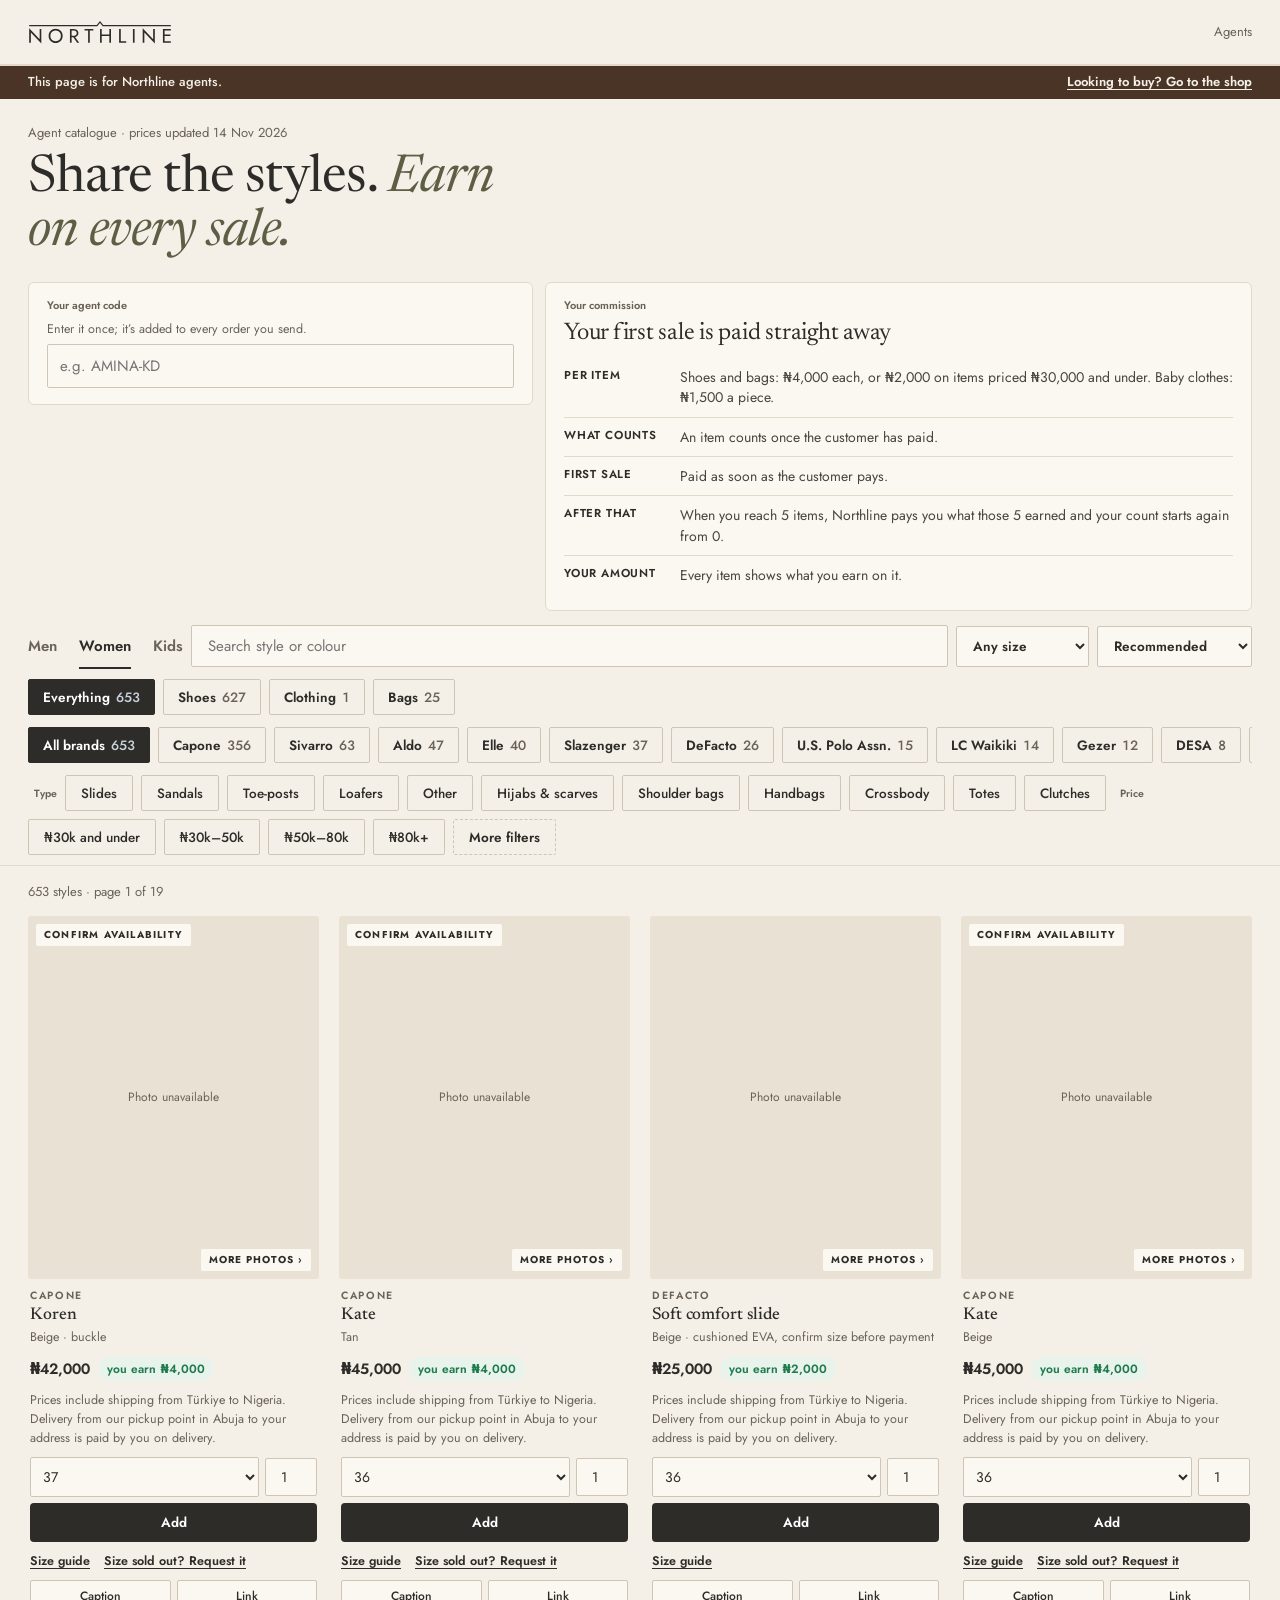
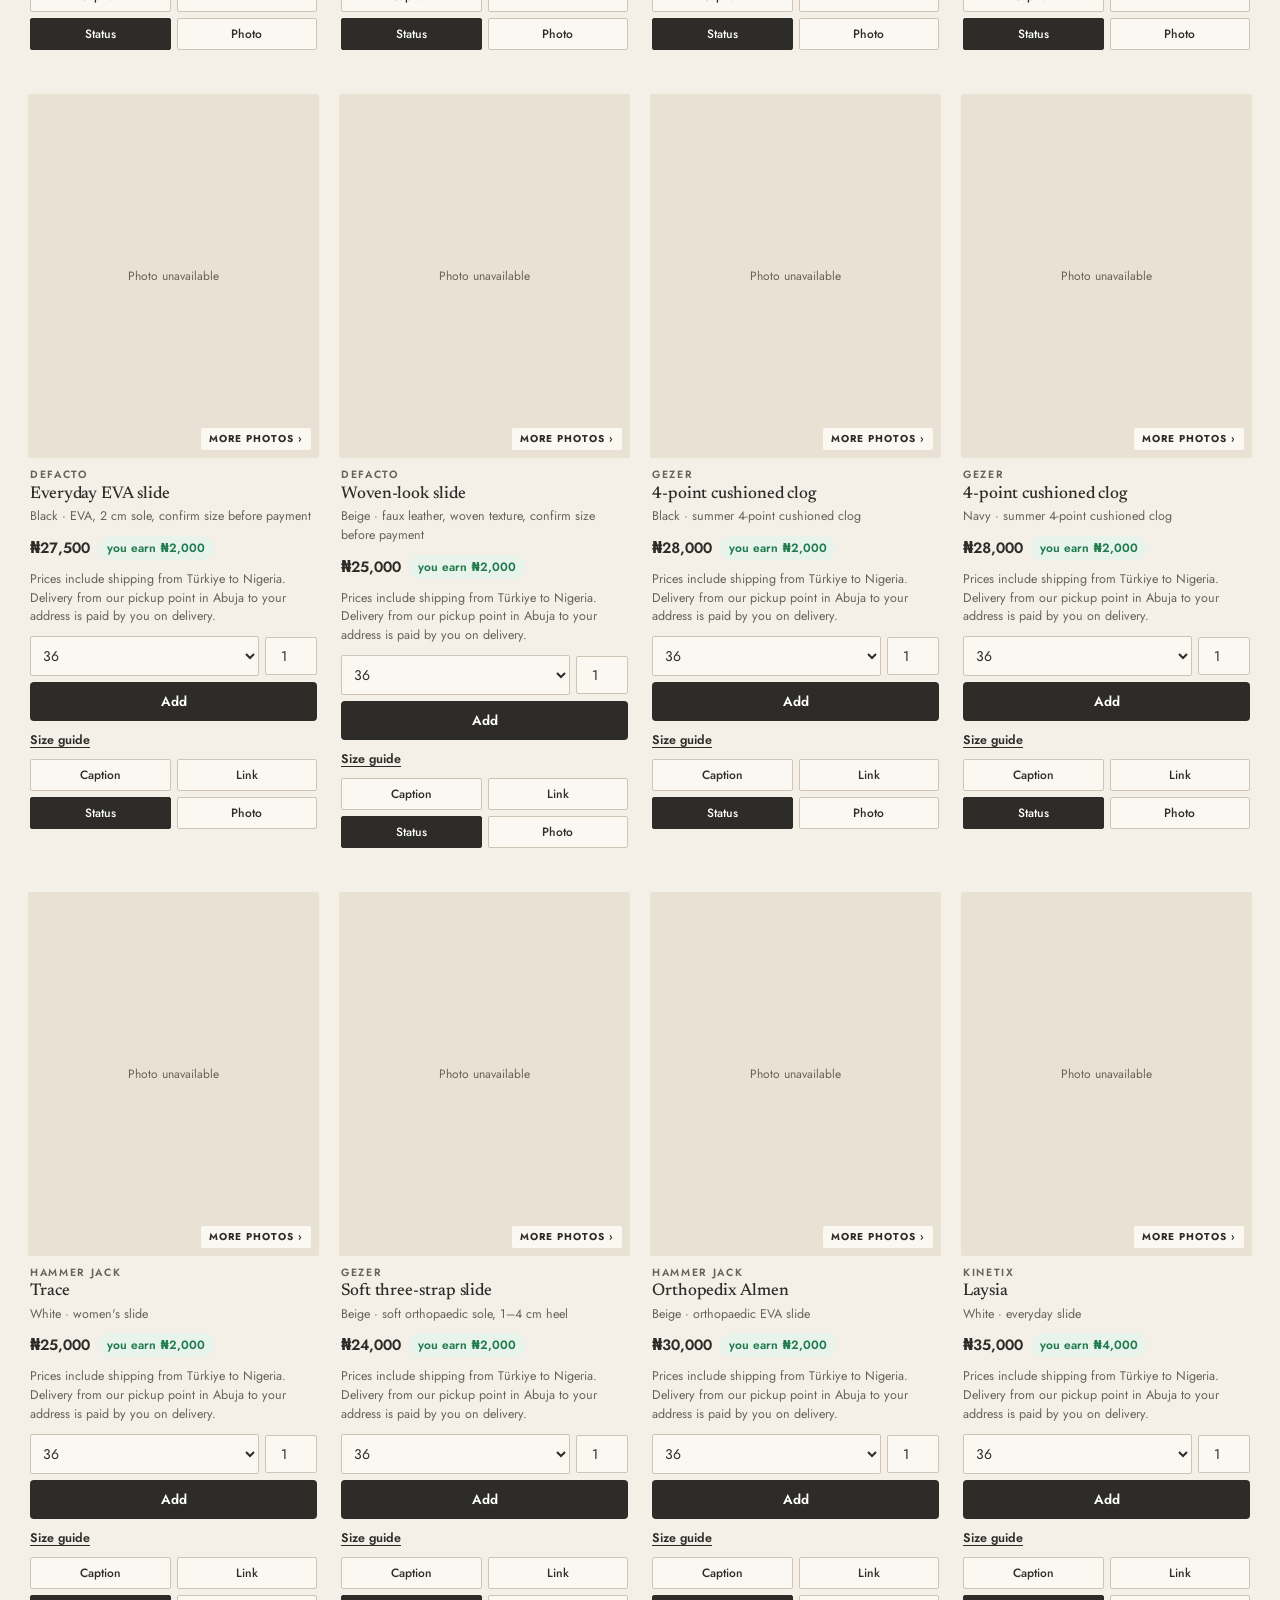
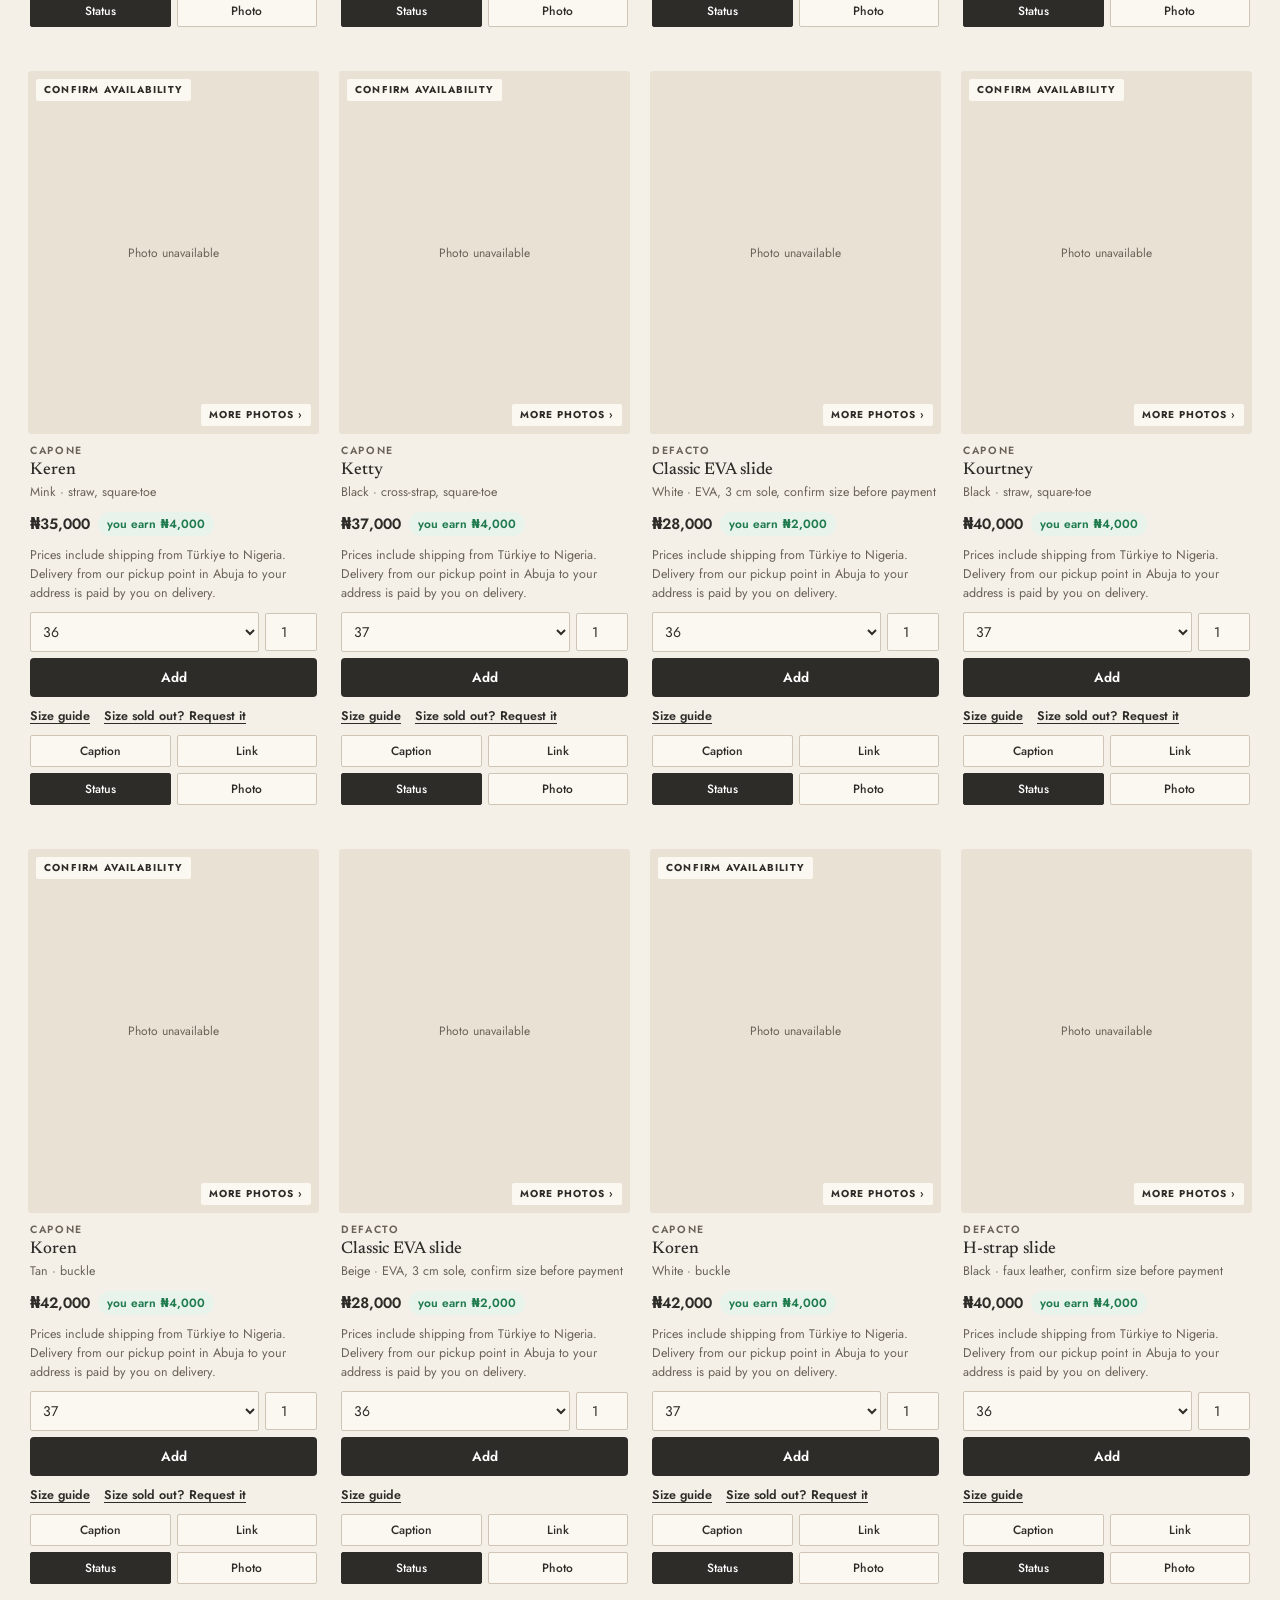
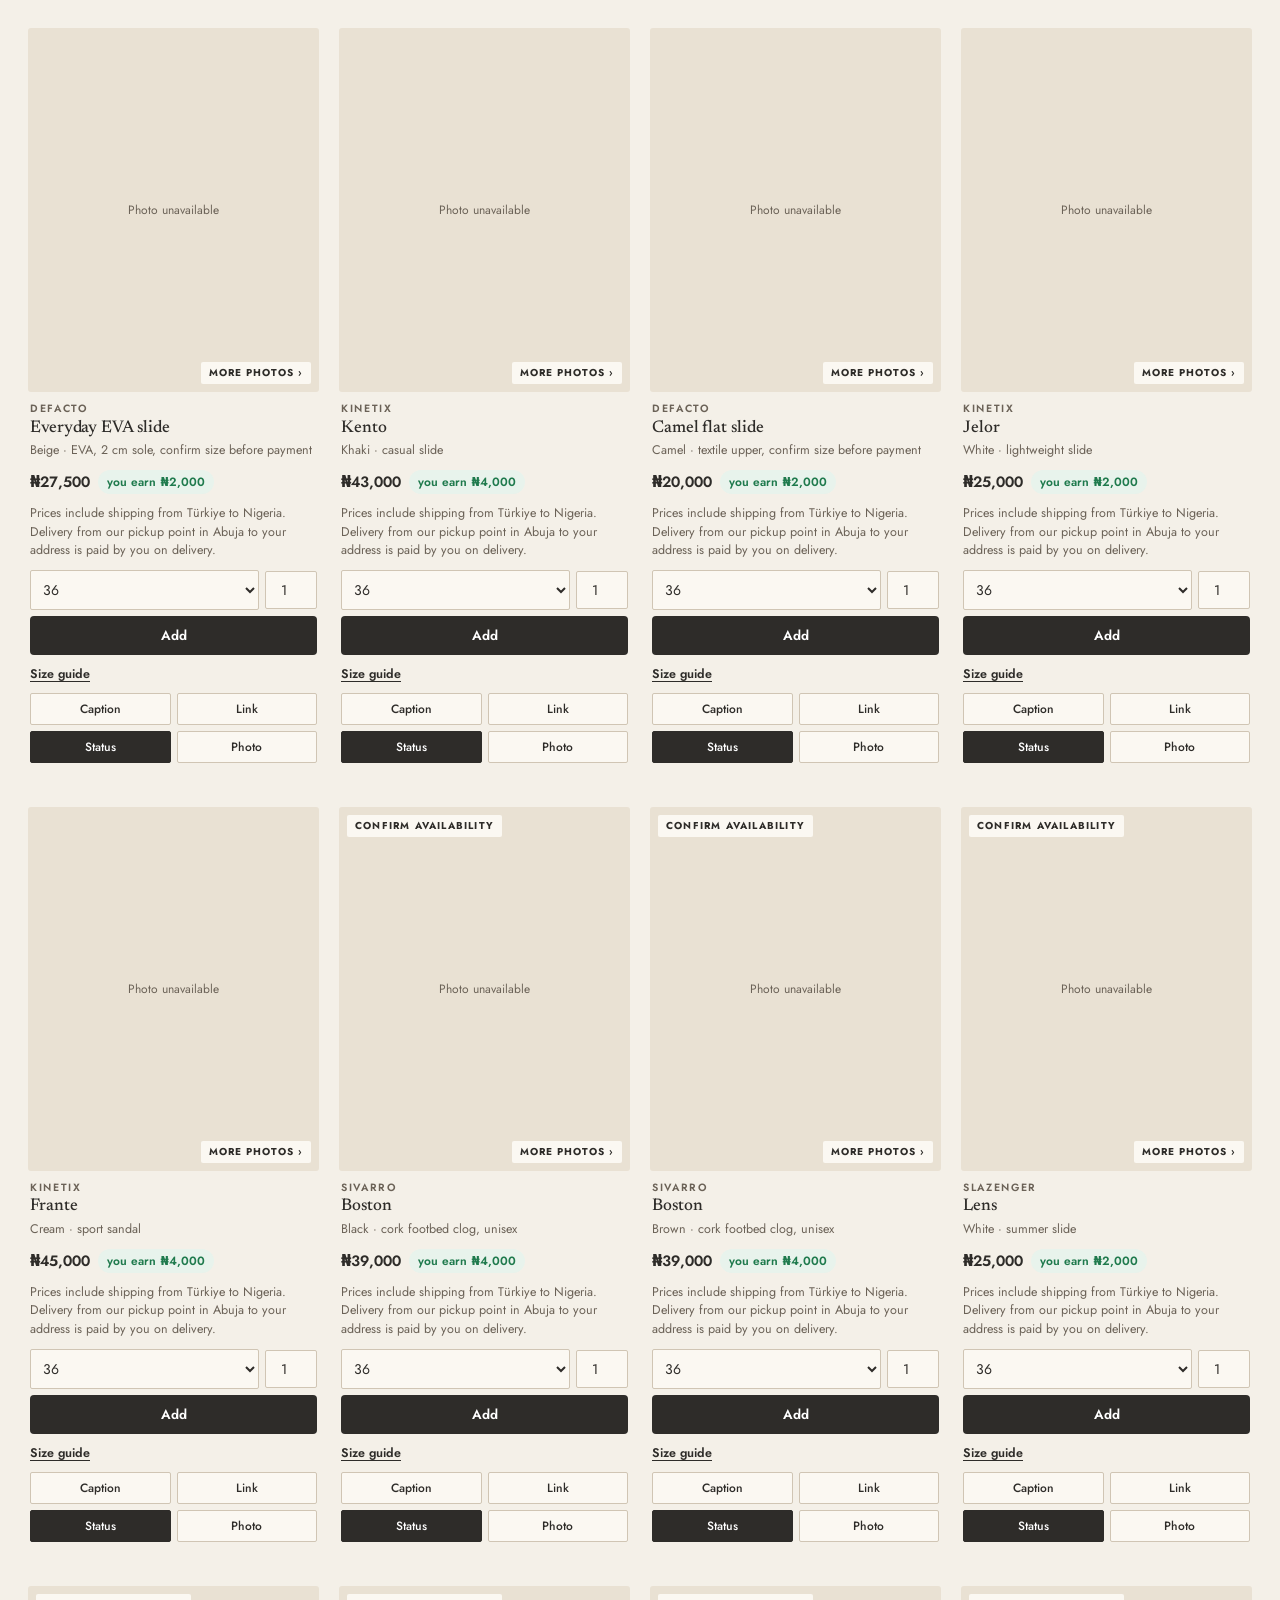
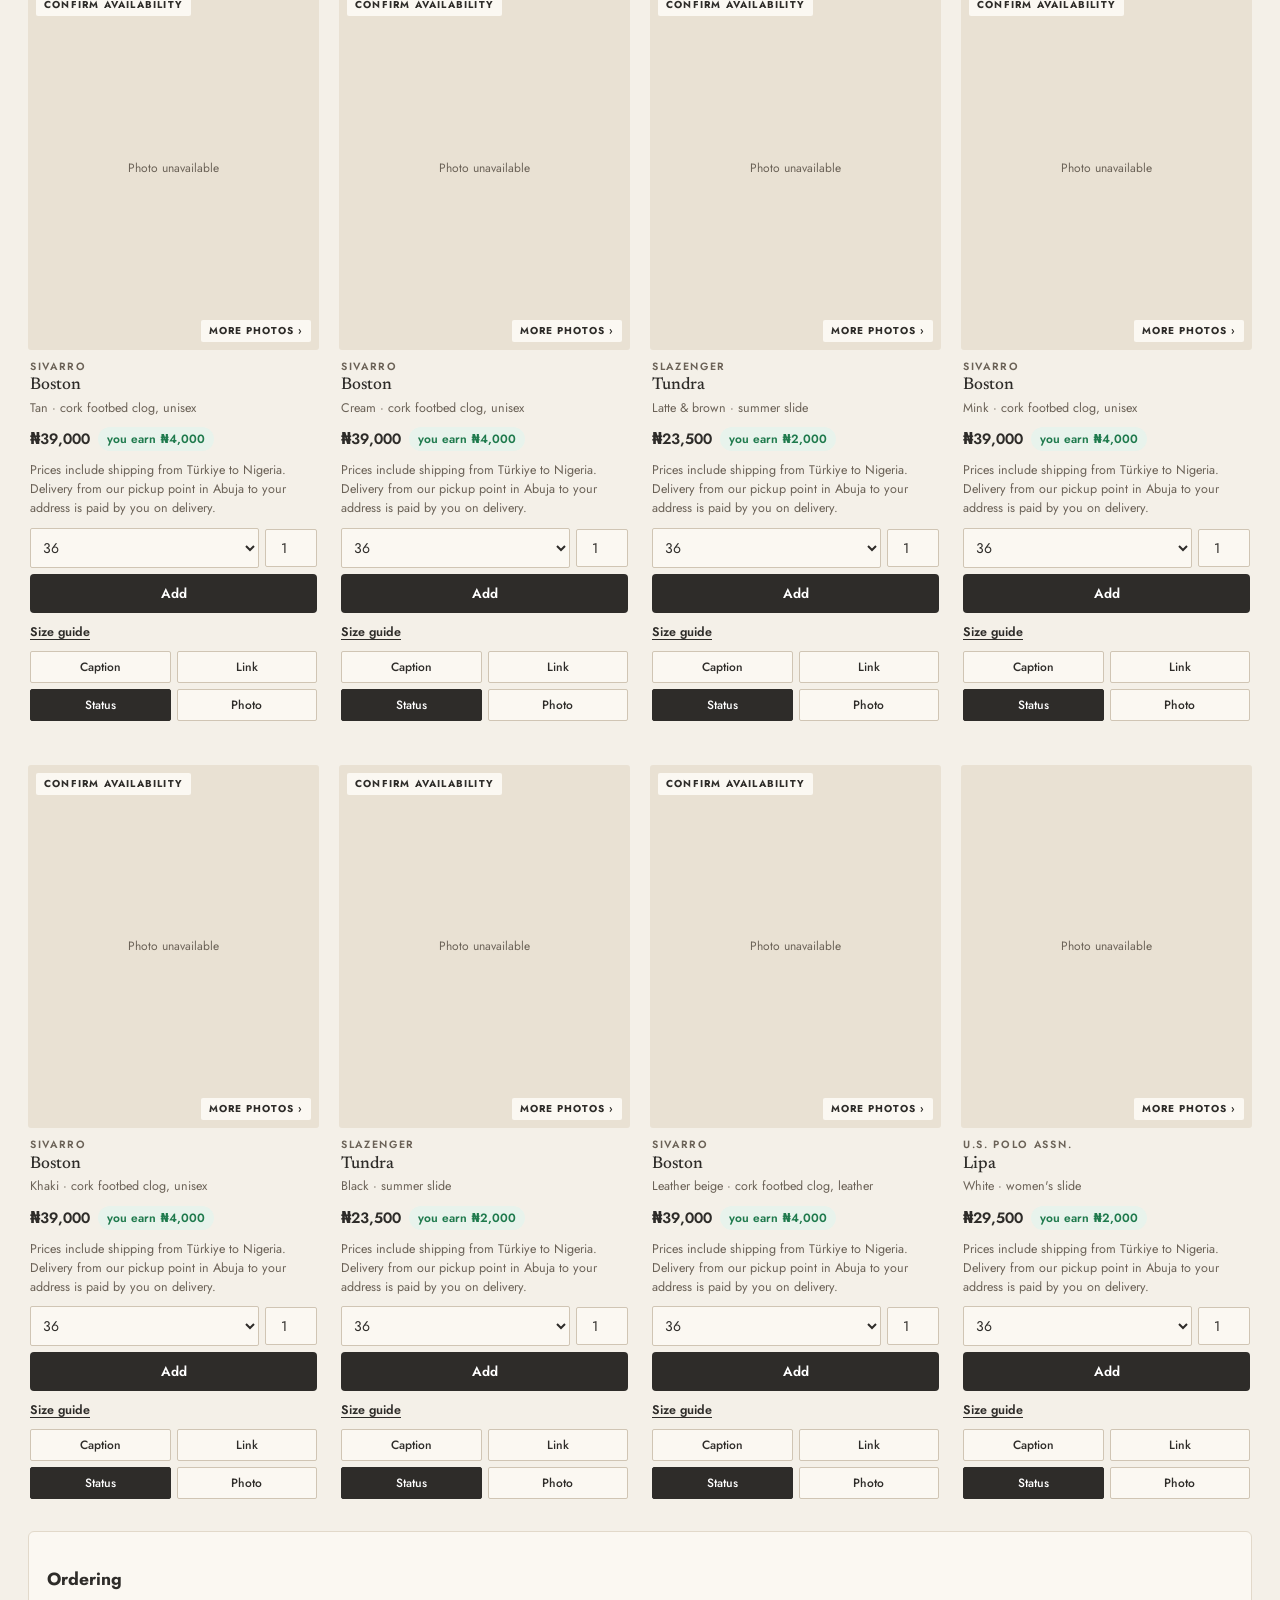
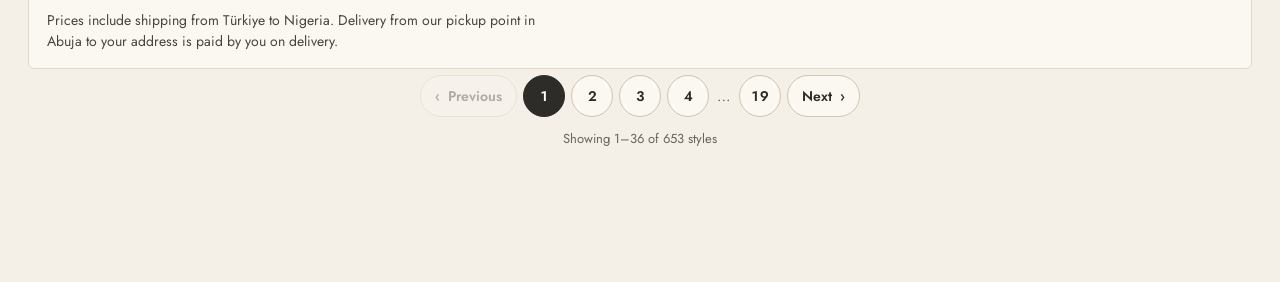
==== commit 4abdf232: "Photo guard: 15 newly blocked photos, 0 styles hidden, 0 sent to the review inbox; photos not loadin" ====
--- a/index.html
+++ b/index.html
@@ -277,7 +277,7 @@
 <div class="wrap">
   <section class="intro">
     <span class="eyebrow">Agent catalogue · prices updated <span id="upd">3 Oct 2026</span></span>
-    <h1>Share styles. <em>Earn commission.</em></h1>
+    <h1>Share the styles. <em>Earn on every sale.</em></h1>
   </section>
 
   <section class="agent">
@@ -288,7 +288,7 @@
       </label>
       <div class="shoplink" id="shopBox" hidden>
         <h2 style="margin-top:14px">Your shop link<span id="shopFor" style="text-transform:none;letter-spacing:0"></span></h2>
-        <p>Share your link. Customers browse and order; orders through it are credited to you.</p>
+        <p>Share it on your status, Instagram or with customers. They browse and order themselves, and every order through it is credited to you.</p>
         <code id="shopUrl"></code>
         <div class="acts"><button class="mini" id="shopCopy">Copy link</button><a class="mini" id="shopWa" target="_blank" rel="noopener">Share on WhatsApp</a></div>
       </div>
@@ -414,7 +414,7 @@
 let ALL = [{"ref": "USPA-BAG-VR046-CB", "brand": "U.S. Polo Assn.", "cat": "bags", "g": "BG", "for": "Women", "sizes": ["One size"], "model": "Crossbody", "colour": "Black", "fam": "Black", "desc": "women's crossbody", "kind": "crossbody", "heel": "", "price": 67500, "comm": 5000, "img": "https://n11scdn.akamaized.net/a1/400_570/14/34/83/20/IMG-8881520073000932609.jpg", "full": "https://n11scdn.akamaized.net/a1/org/14/34/83/20/IMG-8881520073000932609.jpg", "imgs": ["https://n11scdn.akamaized.net/a1/1024_1536/14/34/83/20/IMG-8881520073000932609.jpg", "https://n11scdn.akamaized.net/a1/1024_1536/13/99/50/71/IMG-168384112737369643.jpg", "https://n11scdn.akamaized.net/a1/1024_1536/06/29/66/46/IMG-7493236374614145233.jpg", "https://n11scdn.akamaized.net/a1/1024_1536/12/63/68/03/IMG-5524954168199531410.jpg", "https://n11scdn.akamaized.net/a1/1024_1536/09/49/77/82/IMG-3580699041056760973.jpg", "https://n11scdn.akamaized.net/a1/1024_1536/11/61/29/63/IMG-8347328021228930390.jpg", "https://n11scdn.akamaized.net/a1/1024_1536/13/20/26/09/IMG-685773488632917568.jpg"]}, {"ref": "USPA-BAG-VR013-CB", "brand": "U.S. Polo Assn.", "cat": "bags", "g": "BG", "for": "Women", "sizes": ["One size"], "model": "Crossbody", "colour": "White", "fam": "White", "desc": "women's crossbody", "kind": "crossbody", "heel": "", "price": 70000, "comm": 5000, "img": "https://n11scdn.akamaized.net/a1/400_570/11/75/64/60/IMG-2054498439032900192.jpg", "full": "https://n11scdn.akamaized.net/a1/org/11/75/64/60/IMG-2054498439032900192.jpg", "imgs": ["https://n11scdn.akamaized.net/a1/1024_1536/11/75/64/60/IMG-2054498439032900192.jpg", "https://n11scdn.akamaized.net/a1/1024_1536/01/49/81/55/IMG-3401100313205979177.jpg", "https://n11scdn.akamaized.net/a1/1024_1536/15/39/81/02/IMG-593697543701433625.jpg", "https://n11scdn.akamaized.net/a1/1024_1536/03/95/70/69/IMG-3209020406236155877.jpg"]}, {"ref": "USPA-BAG-VR027-QC", "brand": "U.S. Polo Assn.", "cat": "bags", "g": "BG", "for": "Women", "sizes": ["One size"], "model": "Quilted crossbody", "colour": "Khaki", "fam": "Green & khaki", "desc": "quilted crossbody", "kind": "crossbody", "heel": "", "price": 60000, "comm": 5000, "img": "https://n11scdn.akamaized.net/a1/400_570/06/28/73/45/IMG-6939958057902519259.jpg", "full": "https://n11scdn.akamaized.net/a1/org/06/28/73/45/IMG-6939958057902519259.jpg", "imgs": ["https://n11scdn.akamaized.net/a1/1024_1536/06/28/73/45/IMG-6939958057902519259.jpg", "https://n11scdn.akamaized.net/a1/1024_1536/01/60/34/57/IMG-7261231472552546800.jpg", "https://n11scdn.akamaized.net/a1/1024_1536/04/45/88/38/IMG-2558857399313050496.jpg", "https://n11scdn.akamaized.net/a1/1024_1536/12/10/31/44/IMG-2281354867029117432.jpg"]}, {"ref": "USPA-BAG-VR011-SH", "brand": "U.S. Polo Assn.", "cat": "bags", "g": "BG", "for": "Women", "sizes": ["One size"], "model": "Shoulder bag", "colour": "Beige", "fam": "Beige & nude", "desc": "women's shoulder bag", "kind": "shoulder", "heel": "", "price": 90000, "comm": 5000, "img": "https://n11scdn.akamaized.net/a1/400_570/06/26/07/64/IMG-1790249706236332433.jpg", "full": "https://n11scdn.akamaized.net/a1/org/06/26/07/64/IMG-1790249706236332433.jpg", "imgs": ["https://n11scdn.akamaized.net/a1/1024_1536/06/26/07/64/IMG-1790249706236332433.jpg", "https://n11scdn.akamaized.net/a1/1024_1536/10/02/37/13/IMG-4000047291733552945.jpg", "https://n11scdn.akamaized.net/a1/1024_1536/01/10/13/38/IMG-6921939855701670485.jpg", "https://n11scdn.akamaized.net/a1/1024_1536/09/09/17/68/IMG-2948597048093189786.jpg", "https://n11scdn.akamaized.net/a1/1024_1536/12/16/60/96/IMG-1140358008889294685.jpg", "https://n11scdn.akamaized.net/a1/1024_1536/06/36/91/42/IMG-5548912548393248165.jpg", "https://n11scdn.akamaized.net/a1/1024_1536/04/47/55/21/IMG-8919237525015191048.jpg"]}, {"ref": "USPA-BAG-VR046-HB", "brand": "U.S. Polo Assn.", "cat": "bags", "g": "BG", "for": "Women", "sizes": ["One size"], "model": "Structured handbag", "colour": "Black", "fam": "Black", "desc": "structured arm bag", "kind": "handbag", "heel": "", "price": 87000, "comm": 5000, "img": "https://n11scdn.akamaized.net/a1/400_570/14/71/21/35/IMG-2884416183854813627.jpg", "full": "https://n11scdn.akamaized.net/a1/org/14/71/21/35/IMG-2884416183854813627.jpg", "imgs": ["https://n11scdn.akamaized.net/a1/1024_1536/14/71/21/35/IMG-2884416183854813627.jpg", "https://n11scdn.akamaized.net/a1/1024_1536/03/72/72/71/IMG-699046859606673674.jpg", "https://n11scdn.akamaized.net/a1/1024_1536/04/30/48/04/IMG-6433724006371319036.jpg", "https://n11scdn.akamaized.net/a1/1024_1536/16/73/96/26/IMG-1233819042546624168.jpg"]}, {"ref": "USPA-BAG-VR031-CR", "brand": "U.S. Polo Assn.", "cat": "bags", "g": "BG", "for": "Women", "sizes": ["One size"], "model": "Croc chain bag", "colour": "Terracotta", "fam": "Orange & yellow", "desc": "croc finish, chain strap", "kind": "handbag", "heel": "", "price": 77000, "comm": 5000, "img": "https://n11scdn.akamaized.net/a1/400_570/14/64/26/59/IMG-5126152561785925895.jpg", "full": "https://n11scdn.akamaized.net/a1/org/14/64/26/59/IMG-5126152561785925895.jpg", "imgs": ["https://n11scdn.akamaized.net/a1/1024_1536/14/64/26/59/IMG-5126152561785925895.jpg", "https://n11scdn.akamaized.net/a1/1024_1536/03/11/85/44/IMG-4570765702348774701.jpg", "https://n11scdn.akamaized.net/a1/1024_1536/12/13/40/44/IMG-5421585485123788588.jpg", "https://n11scdn.akamaized.net/a1/1024_1536/10/32/53/33/IMG-8822309521251217269.jpg", "https://n11scdn.akamaized.net/a1/1024_1536/15/57/97/99/IMG-3976495179227834287.jpg", "https://n11scdn.akamaized.net/a1/1024_1536/04/77/29/50/IMG-7899697143562511296.jpg"]}, {"ref": "USPA-BAG-VR030-TT", "brand": "U.S. Polo Assn.", "cat": "bags", "g": "BG", "for": "Women", "sizes": ["One size"], "model": "Canvas tote", "colour": "Red", "fam": "Red & burgundy", "desc": "canvas tote, removable strap", "kind": "tote", "heel": "", "price": 65000, "comm": 5000, "img": "https://n11scdn.akamaized.net/a1/400_570/10/33/24/70/IMG-1741824393071578586.jpg", "full": "https://n11scdn.akamaized.net/a1/org/10/33/24/70/IMG-1741824393071578586.jpg", "imgs": ["https://n11scdn.akamaized.net/a1/1024_1536/10/33/24/70/IMG-1741824393071578586.jpg", "https://n11scdn.akamaized.net/a1/1024_1536/13/43/47/67/IMG-1083869214812312971.jpg", "https://n11scdn.akamaized.net/a1/1024_1536/15/58/87/57/IMG-96087409718515261.jpg", "https://n11scdn.akamaized.net/a1/1024_1536/07/47/20/47/IMG-8018677142788766928.jpg"]}, {"ref": "USPA-BAG-VR023-TT", "brand": "U.S. Polo Assn.", "cat": "bags", "g": "BG", "for": "Women", "sizes": ["One size"], "model": "Hand bag", "colour": "Fuchsia", "fam": "Pink & purple", "desc": "women's hand bag", "kind": "tote", "heel": "", "price": 45000, "comm": 5000, "img": "https://n11scdn.akamaized.net/a1/400_570/15/86/40/06/IMG-5993728158256066219.jpg", "full": "https://n11scdn.akamaized.net/a1/org/15/86/40/06/IMG-5993728158256066219.jpg", "imgs": ["https://n11scdn.akamaized.net/a1/1024_1536/15/86/40/06/IMG-5993728158256066219.jpg", "https://n11scdn.akamaized.net/a1/1024_1536/11/98/10/99/IMG-8851595388541385653.jpg", "https://n11scdn.akamaized.net/a1/1024_1536/16/73/66/77/IMG-8375663454247566321.jpg", "https://n11scdn.akamaized.net/a1/1024_1536/12/75/73/74/IMG-2719706960781813102.jpg", "https://n11scdn.akamaized.net/a1/1024_1536/15/38/66/54/IMG-2628439269700406290.jpg", "https://n11scdn.akamaized.net/a1/1024_1536/03/45/13/08/IMG-4250361581435604816.jpg", "https://n11scdn.akamaized.net/a1/1024_1536/05/66/62/72/IMG-1995136097441794186.jpg"]}, {"ref": "USPA-BAG-US25687-CL", "brand": "U.S. Polo Assn.", "cat": "bags", "g": "BG", "for": "Women", "sizes": ["One size"], "model": "Chain clutch", "colour": "Black", "fam": "Black", "desc": "chain and leather strap clutch", "kind": "clutch", "heel": "", "price": 94500, "comm": 5000, "img": "https://n11scdn.akamaized.net/a1/400_570/09/18/42/11/IMG-5895331259720538949.jpg", "full": "https://n11scdn.akamaized.net/a1/org/09/18/42/11/IMG-5895331259720538949.jpg", "imgs": ["https://n11scdn.akamaized.net/a1/1024_1536/09/18/42/11/IMG-5895331259720538949.jpg", "https://n11scdn.akamaized.net/a1/1024_1536/02/08/37/16/IMG-9010600334426305979.jpg", "https://n11scdn.akamaized.net/a1/1024_1536/12/77/88/78/IMG-2900964470941447490.jpg", "https://n11scdn.akamaized.net/a1/1024_1536/03/08/01/14/IMG-1568221046456911814.jpg"]}, {"ref": "USPA-BAG-2361013-MC", "brand": "U.S. Polo Assn.", "cat": "bags", "g": "BG", "for": "Men", "sizes": ["One size"], "model": "Men's crossbody", "colour": "Navy", "fam": "Blue", "desc": "handle and shoulder strap", "kind": "crossbody", "heel": "", "price": 67500, "comm": 5000, "img": "https://n11scdn.akamaized.net/a1/400_570/05/23/60/75/IMG-1269344115227198026.jpg", "full": "https://n11scdn.akamaized.net/a1/org/05/23/60/75/IMG-1269344115227198026.jpg", "imgs": ["https://n11scdn.akamaized.net/a1/1024_1536/05/23/60/75/IMG-1269344115227198026.jpg", "https://n11scdn.akamaized.net/a1/1024_1536/14/31/03/83/IMG-7058967691167138865.jpg", "https://n11scdn.akamaized.net/a1/1024_1536/01/05/65/13/IMG-849304240663513130.jpg"]}, {"ref": "USPA-BAG-9508-MS", "brand": "U.S. Polo Assn.", "cat": "bags", "g": "BG", "for": "Men", "sizes": ["One size"], "model": "Flap messenger", "colour": "Black", "fam": "Black", "desc": "flap messenger bag", "kind": "crossbody", "heel": "", "price": 53000, "comm": 5000, "img": "https://n11scdn.akamaized.net/a1/400_570/11/62/49/65/IMG-3576763679003673206.jpg", "full": "https://n11scdn.akamaized.net/a1/org/11/62/49/65/IMG-3576763679003673206.jpg", "imgs": ["https://n11scdn.akamaized.net/a1/1024_1536/11/62/49/65/IMG-3576763679003673206.jpg", "https://n11scdn.akamaized.net/a1/1024_1536/06/37/79/05/IMG-151129289944188290.jpg", "https://n11scdn.akamaized.net/a1/1024_1536/02/42/90/45/IMG-8907544688774404816.jpg", "https://n11scdn.akamaized.net/a1/1024_1536/13/68/67/87/IMG-5914703428641554540.jpg", "https://n11scdn.akamaized.net/a1/1024_1536/10/05/60/28/IMG-8372290966406132383.jpg"]}, {"ref": "USPA-BAG-23193-BP", "brand": "U.S. Polo Assn.", "cat": "bags", "g": "BG", "for": "Men", "sizes": ["One size"], "model": "Backpack", "colour": "Navy", "fam": "Blue", "desc": "unisex backpack", "kind": "backpack", "heel": "", "price": 68000, "comm": 5000, "img": "https://n11scdn.akamaized.net/a1/400_570/02/74/38/74/IMG-5947736841860592430.jpg", "full": "https://n11scdn.akamaized.net/a1/org/02/74/38/74/IMG-5947736841860592430.jpg", "imgs": ["https://n11scdn.akamaized.net/a1/1024_1536/02/74/38/74/IMG-5947736841860592430.jpg", "https://n11scdn.akamaized.net/a1/1024_1536/05/84/63/05/IMG-3116454515626252116.jpg", "https://n11scdn.akamaized.net/a1/1024_1536/14/94/78/57/IMG-2460950988321448306.jpg", "https://n11scdn.akamaized.net/a1/1024_1536/16/29/40/69/IMG-7510525507346783087.jpg"]}, {"ref": "USPA-BAG-21558-WB", "brand": "U.S. Polo Assn.", "cat": "bags", "g": "BG", "for": "Men", "sizes": ["One size"], "model": "Waist bag", "colour": "Black", "fam": "Black", "desc": "men's waist bag", "kind": "waist", "heel": "", "price": 60000, "comm": 5000, "img": "https://n11scdn.akamaized.net/a1/400_570/03/96/54/71/IMG-1289329230034978643.jpg", "full": "https://n11scdn.akamaized.net/a1/org/03/96/54/71/IMG-1289329230034978643.jpg", "imgs": ["https://n11scdn.akamaized.net/a1/1024_1536/03/96/54/71/IMG-1289329230034978643.jpg", "https://n11scdn.akamaized.net/a1/1024_1536/05/63/01/03/IMG-4183544264764930309.jpg", "https://n11scdn.akamaized.net/a1/1024_1536/08/88/57/22/IMG-3553187276666023075.jpg", "https://n11scdn.akamaized.net/a1/1024_1536/03/58/93/76/IMG-1368564494151389620.jpg"]}, {"ref": "BHPC-6000-CB", "brand": "Beverly Hills Polo Club", "cat": "bags", "g": "BG", "for": "Women", "sizes": ["One size"], "model": "Printed messenger", "colour": "Multicolour", "fam": "Print & multi", "desc": "printed messenger crossbody", "kind": "crossbody", "heel": "", "price": 54000, "comm": 5000, "img": "https://n11scdn.akamaized.net/a1/400_570/01/19/90/82/IMG-2402554733750606715.jpg", "full": "https://n11scdn.akamaized.net/a1/org/01/19/90/82/IMG-2402554733750606715.jpg", "imgs": ["https://n11scdn.akamaized.net/a1/1024_1536/01/19/90/82/IMG-2402554733750606715.jpg", "https://n11scdn.akamaized.net/a1/1024_1536/06/86/13/09/IMG-4767028569606551605.jpg", "https://n11scdn.akamaized.net/a1/1024_1536/04/87/77/82/IMG-3549207100062700126.jpg", "https://n11scdn.akamaized.net/a1/1024_1536/06/71/54/70/IMG-358415803839924579.jpg", "https://n11scdn.akamaized.net/a1/1024_1536/13/50/25/76/IMG-1428426646173278290.jpg", "https://n11scdn.akamaized.net/a1/1024_1536/11/92/28/91/IMG-5158969922994408756.jpg", "https://n11scdn.akamaized.net/a1/1024_1536/09/82/91/90/IMG-613654994843161790.jpg", "https://n11scdn.akamaized.net/a1/1024_1536/10/25/04/63/IMG-1711381422344918832.jpg"]}, {"ref": "BHPC-6005-CB", "brand": "Beverly Hills Polo Club", "cat": "bags", "g": "BG", "for": "Women", "sizes": ["One size"], "model": "Compact crossbody", "colour": "Multicolour", "fam": "Print & multi", "desc": "printed compact crossbody", "kind": "crossbody", "heel": "", "price": 54000, "comm": 5000, "img": "https://n11scdn.akamaized.net/a1/400_570/07/46/00/76/IMG-7189839991759972695.jpg", "full": "https://n11scdn.akamaized.net/a1/org/07/46/00/76/IMG-7189839991759972695.jpg", "imgs": ["https://n11scdn.akamaized.net/a1/1024_1536/07/46/00/76/IMG-7189839991759972695.jpg", "https://n11scdn.akamaized.net/a1/1024_1536/03/03/62/12/IMG-3844442195936801220.jpg", "https://n11scdn.akamaized.net/a1/1024_1536/14/34/85/69/IMG-2899958224912280600.jpg", "https://n11scdn.akamaized.net/a1/1024_1536/12/68/76/84/IMG-2479894974818874180.jpg", "https://n11scdn.akamaized.net/a1/1024_1536/14/31/12/81/IMG-5196208630244443028.jpg", "https://n11scdn.akamaized.net/a1/1024_1536/12/42/59/55/IMG-2600675769456494352.jpg"]}, {"ref": "BHPC-6014-LIL", "brand": "Beverly Hills Polo Club", "cat": "bags", "g": "BG", "for": "Women", "sizes": ["One size"], "model": "Everyday shoulder bag", "colour": "Lilac", "fam": "Pink & purple", "desc": "everyday shoulder bag", "kind": "shoulder", "heel": "", "price": 57500, "comm": 5000, "img": "https://n11scdn.akamaized.net/a1/400_570/04/07/62/07/IMG-3328101646160870273.jpg", "full": "https://n11scdn.akamaized.net/a1/org/04/07/62/07/IMG-3328101646160870273.jpg", "imgs": ["https://n11scdn.akamaized.net/a1/1024_1536/04/07/62/07/IMG-3328101646160870273.jpg", "https://n11scdn.akamaized.net/a1/1024_1536/15/15/09/75/IMG-8309978212684281920.jpg", "https://n11scdn.akamaized.net/a1/1024_1536/09/78/60/88/IMG-77235715218182055.jpg", "https://n11scdn.akamaized.net/a1/1024_1536/13/35/79/93/IMG-723538264007007408.jpg", "https://n11scdn.akamaized.net/a1/1024_1536/09/85/11/99/IMG-809832865977373433.jpg", "https://n11scdn.akamaized.net/a1/1024_1536/10/51/66/93/IMG-4084723125152734607.jpg", "https://n11scdn.akamaized.net/a1/1024_1536/15/95/48/21/IMG-7461132260685897974.jpg", "https://n11scdn.akamaized.net/a1/1024_1536/04/11/83/38/IMG-2877509281477133525.jpg"]}, {"ref": "BHPC-6014-BLK", "brand": "Beverly Hills Polo Club", "cat": "bags", "g": "BG", "for": "Women", "sizes": ["One size"], "model": "Everyday shoulder bag", "colour": "Black", "fam": "Black", "desc": "everyday shoulder bag", "kind": "shoulder", "heel": "", "price": 57500, "comm": 5000, "img": "https://n11scdn.akamaized.net/a1/400_570/12/84/92/45/IMG-1095386909686105640.jpg", "full": "https://n11scdn.akamaized.net/a1/org/12/84/92/45/IMG-1095386909686105640.jpg", "imgs": ["https://n11scdn.akamaized.net/a1/1024_1536/12/84/92/45/IMG-1095386909686105640.jpg", "https://n11scdn.akamaized.net/a1/1024_1536/11/01/17/99/IMG-3714536279895568896.jpg", "https://n11scdn.akamaized.net/a1/1024_1536/11/86/92/86/IMG-1672507808549546694.jpg", "https://n11scdn.akamaized.net/a1/1024_1536/03/32/85/47/IMG-4793743056216568539.jpg", "https://n11scdn.akamaized.net/a1/1024_1536/07/33/63/20/IMG-5205692649735586609.jpg", "https://n11scdn.akamaized.net/a1/1024_1536/11/51/03/32/IMG-2914871429747436746.jpg", "https://n11scdn.akamaized.net/a1/1024_1536/10/47/12/54/IMG-3923644071530122605.jpg", "https://n11scdn.akamaized.net/a1/1024_1536/07/41/30/84/IMG-7250012175982214758.jpg"]}, {"ref": "BHPC-3010-TPE", "brand": "Beverly Hills Polo Club", "cat": "bags", "g": "BG", "for": "Women", "sizes": ["One size"], "model": "Top-handle bag", "colour": "Taupe", "fam": "Grey", "desc": "faux leather, crossbody strap", "kind": "handbag", "heel": "", "price": 70000, "comm": 5000, "img": "https://n11scdn.akamaized.net/a1/400_570/07/44/20/29/IMG-947053545713158419.jpg", "full": "https://n11scdn.akamaized.net/a1/org/07/44/20/29/IMG-947053545713158419.jpg", "imgs": ["https://n11scdn.akamaized.net/a1/1024_1536/07/44/20/29/IMG-947053545713158419.jpg", "https://n11scdn.akamaized.net/a1/1024_1536/06/43/20/03/IMG-8088593464848296457.jpg"]}, {"ref": "BHPC-3004-BLK", "brand": "Beverly Hills Polo Club", "cat": "bags", "g": "BG", "for": "Women", "sizes": ["One size"], "model": "Structured handbag", "colour": "Black", "fam": "Black", "desc": "hand and shoulder bag", "kind": "handbag", "heel": "", "price": 87000, "comm": 5000, "img": "https://n11scdn.akamaized.net/a1/400_570/01/21/32/98/IMG-8555366842556603256.jpg", "full": "https://n11scdn.akamaized.net/a1/org/01/21/32/98/IMG-8555366842556603256.jpg", "imgs": ["https://n11scdn.akamaized.net/a1/1024_1536/01/21/32/98/IMG-8555366842556603256.jpg", "https://n11scdn.akamaized.net/a1/1024_1536/05/30/92/20/IMG-5395996433429347914.jpg", "https://n11scdn.akamaized.net/a1/1024_1536/03/54/28/78/IMG-7622491339042043885.jpg", "https://n11scdn.akamaized.net/a1/1024_1536/16/08/86/02/IMG-4745835048913505267.jpg", "https://n11scdn.akamaized.net/a1/1024_1536/11/23/45/28/IMG-2284104441036165125.jpg", "https://n11scdn.akamaized.net/a1/1024_1536/07/32/72/54/IMG-7788543558694988536.jpg", "https://n11scdn.akamaized.net/a1/1024_1536/06/84/45/59/IMG-7933379505995592222.jpg"]}, {"ref": "BHPC-8002-BGE", "brand": "Beverly Hills Polo Club", "cat": "bags", "g": "BG", "for": "Women", "sizes": ["One size"], "model": "Classic shoulder bag", "colour": "Beige", "fam": "Beige & nude", "desc": "classic shoulder bag", "kind": "shoulder", "heel": "", "price": 78500, "comm": 5000, "img": "https://n11scdn.akamaized.net/a1/400_570/07/58/84/25/IMG-2827321202310290111.jpg", "full": "https://n11scdn.akamaized.net/a1/org/07/58/84/25/IMG-2827321202310290111.jpg", "imgs": ["https://n11scdn.akamaized.net/a1/1024_1536/07/58/84/25/IMG-2827321202310290111.jpg", "https://n11scdn.akamaized.net/a1/1024_1536/14/97/38/24/IMG-3161849601789246035.jpg", "https://n11scdn.akamaized.net/a1/1024_1536/15/42/10/74/IMG-775288144284439962.jpg", "https://n11scdn.akamaized.net/a1/1024_1536/13/33/83/60/IMG-4376477172642920397.jpg", "https://n11scdn.akamaized.net/a1/1024_1536/15/05/83/87/IMG-4100825824601685647.jpg"]}, {"ref": "PC-Y604-CL", "brand": "Pierre Cardin", "cat": "bags", "g": "BG", "for": "Women", "sizes": ["One size"], "model": "Monogram clutch", "colour": "Black", "fam": "Black", "desc": "monogram envelope clutch", "kind": "clutch", "heel": "", "price": 52000, "comm": 5000, "img": "https://n11scdn.akamaized.net/a1/400_570/14/96/41/89/IMG-5961774204644774929.jpg", "full": "https://n11scdn.akamaized.net/a1/org/14/96/41/89/IMG-5961774204644774929.jpg", "imgs": ["https://n11scdn.akamaized.net/a1/1024_1536/14/96/41/89/IMG-5961774204644774929.jpg", "https://n11scdn.akamaized.net/a1/1024_1536/05/49/86/27/IMG-4923849400510637275.jpg", "https://n11scdn.akamaized.net/a1/1024_1536/16/93/53/74/IMG-5706403128876921868.jpg"]}, {"ref": "PC-Y703-CL", "brand": "Pierre Cardin", "cat": "bags", "g": "BG", "for": "Women", "sizes": ["One size"], "model": "Portfolio clutch", "colour": "Aqua green", "fam": "Green & khaki", "desc": "portfolio clutch", "kind": "clutch", "heel": "", "price": 45000, "comm": 5000, "img": "https://n11scdn.akamaized.net/a1/400_570/14/63/31/12/IMG-1500057056818661060.jpg", "full": "https://n11scdn.akamaized.net/a1/org/14/63/31/12/IMG-1500057056818661060.jpg", "imgs": ["https://n11scdn.akamaized.net/a1/1024_1536/14/63/31/12/IMG-1500057056818661060.jpg", "https://n11scdn.akamaized.net/a1/1024_1536/06/13/09/53/IMG-4697220295260034160.jpg"]}, {"ref": "PC-1501-STR", "brand": "Pierre Cardin", "cat": "bags", "g": "BG", "for": "Women", "sizes": ["One size"], "model": "Straw shoulder bag", "colour": "Black", "fam": "Black", "desc": "woven straw shoulder bag", "kind": "shoulder", "heel": "", "price": 74000, "comm": 5000, "img": "https://n11scdn.akamaized.net/a1/400_570/02/58/55/41/IMG-920328818202231213.jpg", "full": "https://n11scdn.akamaized.net/a1/org/02/58/55/41/IMG-920328818202231213.jpg", "imgs": ["https://n11scdn.akamaized.net/a1/1024_1536/02/58/55/41/IMG-920328818202231213.jpg", "https://n11scdn.akamaized.net/a1/1024_1536/14/03/74/62/IMG-4881605428643421010.jpg", "https://n11scdn.akamaized.net/a1/1024_1536/03/17/06/00/IMG-8753523273961831736.jpg", "https://n11scdn.akamaized.net/a1/1024_1536/13/36/30/23/IMG-4367178418274784317.jpg", "https://n11scdn.akamaized.net/a1/1024_1536/05/17/14/11/IMG-7047882272569702584.jpg", "https://n11scdn.akamaized.net/a1/1024_1536/13/71/25/58/IMG-4303836763238765860.jpg", "https://n11scdn.akamaized.net/a1/1024_1536/05/01/17/00/IMG-2804383739487807837.jpg"]}, {"ref": "PC-1502-STR", "brand": "Pierre Cardin", "cat": "bags", "g": "BG", "for": "Women", "sizes": ["One size"], "model": "Straw shoulder bag", "colour": "Natural", "fam": "Beige & nude", "desc": "woven straw shoulder bag", "kind": "shoulder", "heel": "", "price": 78500, "comm": 5000, "img": "https://n11scdn.akamaized.net/a1/400_570/10/74/65/51/IMG-6775479900606377611.jpg", "full": "https://n11scdn.akamaized.net/a1/org/10/74/65/51/IMG-6775479900606377611.jpg", "imgs": ["https://n11scdn.akamaized.net/a1/1024_1536/10/74/65/51/IMG-6775479900606377611.jpg", "https://n11scdn.akamaized.net/a1/1024_1536/13/08/25/55/IMG-137284973198168970.jpg", "https://n11scdn.akamaized.net/a1/1024_1536/12/57/85/56/IMG-3575983866030239631.jpg", "https://n11scdn.akamaized.net/a1/1024_1536/10/23/46/71/IMG-7353798325777903105.jpg", "https://n11scdn.akamaized.net/a1/1024_1536/09/95/66/49/IMG-8629458551742072612.jpg", "https://n11scdn.akamaized.net/a1/1024_1536/11/51/27/59/IMG-1402621501847126746.jpg", "https://n11scdn.akamaized.net/a1/1024_1536/05/17/11/27/IMG-2495886159562634462.jpg"]}, {"ref": "PC-4295-SH", "brand": "Pierre Cardin", "cat": "bags", "g": "BG", "for": "Women", "sizes": ["One size"], "model": "Everyday shoulder bag", "colour": "Black", "fam": "Black", "desc": "everyday shoulder bag", "kind": "shoulder", "heel": "", "price": 69500, "comm": 5000, "img": "https://n11scdn.akamaized.net/a1/400_570/13/52/71/51/IMG-7471774201709472476.jpg", "full": "https://n11scdn.akamaized.net/a1/org/13/52/71/51/IMG-7471774201709472476.jpg", "imgs": ["https://n11scdn.akamaized.net/a1/1024_1536/13/52/71/51/IMG-7471774201709472476.jpg", "https://n11scdn.akamaized.net/a1/1024_1536/10/65/61/84/IMG-1859419283849029424.jpg", "https://n11scdn.akamaized.net/a1/1024_1536/12/37/55/69/IMG-6754335505345486824.jpg", "https://n11scdn.akamaized.net/a1/1024_1536/14/13/07/14/IMG-685157341089492488.jpg", "https://n11scdn.akamaized.net/a1/1024_1536/01/00/61/71/IMG-593627561221051276.jpg"]}, {"ref": "PC-4293-SH", "brand": "Pierre Cardin", "cat": "bags", "g": "BG", "for": "Women", "sizes": ["One size"], "model": "Compact shoulder bag", "colour": "Black", "fam": "Black", "desc": "compact shoulder bag", "kind": "shoulder", "heel": "", "price": 69500, "comm": 5000, "img": "https://n11scdn.akamaized.net/a1/400_570/04/78/21/16/IMG-2456364273579580249.jpg", "full": "https://n11scdn.akamaized.net/a1/org/04/78/21/16/IMG-2456364273579580249.jpg", "imgs": ["https://n11scdn.akamaized.net/a1/1024_1536/04/78/21/16/IMG-2456364273579580249.jpg", "https://n11scdn.akamaized.net/a1/1024_1536/16/69/94/15/IMG-1500699732960388678.jpg", "https://n11scdn.akamaized.net/a1/1024_1536/03/96/57/34/IMG-4311057179281782601.jpg", "https://n11scdn.akamaized.net/a1/1024_1536/10/62/14/51/IMG-3531254476398968690.jpg", "https://n11scdn.akamaized.net/a1/1024_1536/05/03/10/38/IMG-1151598110163748798.jpg"]}, {"ref": "PC-7357-SH", "brand": "Pierre Cardin", "cat": "bags", "g": "BG", "for": "Women", "sizes": ["One size"], "model": "Classic shoulder bag", "colour": "Brown", "fam": "Brown", "desc": "classic shoulder bag", "kind": "shoulder", "heel": "", "price": 87000, "comm": 5000, "img": "https://n11scdn.akamaized.net/a1/400_570/05/75/09/42/IMG-6380883325534896533.jpg", "full": "https://n11scdn.akamaized.net/a1/org/05/75/09/42/IMG-6380883325534896533.jpg", "imgs": ["https://n11scdn.akamaized.net/a1/1024_1536/05/75/09/42/IMG-6380883325534896533.jpg", "https://n11scdn.akamaized.net/a1/1024_1536/03/41/32/45/IMG-1873618235027268754.jpg", "https://n11scdn.akamaized.net/a1/1024_1536/08/06/43/80/IMG-5945363144029784272.jpg", "https://n11scdn.akamaized.net/a1/1024_1536/14/79/25/80/IMG-6829960582046670516.jpg", "https://n11scdn.akamaized.net/a1/1024_1536/07/66/71/31/IMG-4352451442659984248.jpg", "https://n11scdn.akamaized.net/a1/1024_1536/09/08/22/50/IMG-2617885704056398299.jpg", "https://n11scdn.akamaized.net/a1/1024_1536/11/86/62/52/IMG-8436005817255234833.jpg"]}, {"ref": "CB-PARIS-MLT", "brand": "Capone", "cat": "bags", "g": "BG", "for": "Women", "sizes": ["One size"], "model": "Paris clutch", "colour": "Multi", "fam": "Print & multi", "desc": "evening clutch", "kind": "clutch", "heel": "", "price": 35000, "comm": 5000, "img": "https://www.caponeoutfitters.com.tr/cdn/shop/files/356-Z003-RKY-222-001_N41_2.jpg?width=700", "full": "https://www.caponeoutfitters.com.tr/cdn/shop/files/356-Z003-RKY-222-001_N41_2.jpg?width=2000", "imgs": ["https://cdn.shopify.com/s/files/1/0566/3732/5374/files/356-Z003-RKY-222-001_N41_2.jpg?width=1200", "https://cdn.shopify.com/s/files/1/0566/3732/5374/files/356-Z003-RKY-222-001_N41_1.jpg?width=1200", "https://cdn.shopify.com/s/files/1/0566/3732/5374/files/356-Z003-RKY-222-001_N41_3.jpg?width=1200", "https://cdn.shopify.com/s/files/1/0566/3732/5374/files/356-Z003-RKY-222-001_N41_7.jpg?width=1200", "https://cdn.shopify.com/s/files/1/0566/3732/5374/files/356-Z003-RKY-222-001_N41_8.jpg?width=1200", "https://cdn.shopify.com/s/files/1/0566/3732/5374/files/356-Z003-RKY-222-001_N41_9.jpg?width=1200"]}, {"ref": "CB-PARIS222-BLK", "brand": "Capone", "cat": "bags", "g": "BG", "for": "Women", "sizes": ["One size"], "model": "Paris 222 croc clutch", "colour": "Black", "fam": "Black", "desc": "patent croc clutch", "kind": "clutch", "heel": "", "price": 35000, "comm": 5000, "img": "https://www.caponeoutfitters.com.tr/cdn/shop/files/356-Z003-VRK-222-000_N01_2.jpg?width=700", "full": "https://www.caponeoutfitters.com.tr/cdn/shop/files/356-Z003-VRK-222-000_N01_2.jpg?width=2000", "imgs": ["https://cdn.shopify.com/s/files/1/0566/3732/5374/files/356-Z003-VRK-222-000_N01_2.jpg?width=1200", "https://cdn.shopify.com/s/files/1/0566/3732/5374/files/356-Z003-VRK-222-000_N01.jpg?width=1200", "https://cdn.shopify.com/s/files/1/0566/3732/5374/files/356-Z003-VRK-222-000_N01_1.jpg?width=1200", "https://cdn.shopify.com/s/files/1/0566/3732/5374/files/356-Z003-VRK-222-000_N01_3.jpg?width=1200", "https://cdn.shopify.com/s/files/1/0566/3732/5374/files/356-Z003-VRK-222-000_N01_4.jpg?width=1200", "https://cdn.shopify.com/s/files/1/0566/3732/5374/files/356-Z003-VRK-222-000_N01_5.jpg?width=1200"]}, {"ref": "CB-PARISQ-BGE", "brand": "Capone", "cat": "bags", "g": "BG", "for": "Women", "sizes": ["One size"], "model": "Paris quilted bag", "colour": "Beige", "fam": "Beige & nude", "desc": "quilted clutch bag", "kind": "clutch", "heel": "", "price": 37500, "comm": 5000, "img": "https://www.caponeoutfitters.com.tr/cdn/shop/files/356-Z004-KPT-01-0001_N05_2.jpg?width=700", "full": "https://www.caponeoutfitters.com.tr/cdn/shop/files/356-Z004-KPT-01-0001_N05_2.jpg?width=2000", "imgs": ["https://cdn.shopify.com/s/files/1/0566/3732/5374/files/356-Z004-KPT-01-0001_N05_2.jpg?width=1200", "https://cdn.shopify.com/s/files/1/0566/3732/5374/files/356-Z004-KPT-01-0001_N05_1.jpg?width=1200", "https://cdn.shopify.com/s/files/1/0566/3732/5374/files/356-Z004-KPT-01-0001_N05_3.jpg?width=1200", "https://cdn.shopify.com/s/files/1/0566/3732/5374/files/356-Z004-KPT-01-0001_N05_4.jpg?width=1200", "https://cdn.shopify.com/s/files/1/0566/3732/5374/files/356-Z004-KPT-01-0001_N05_5.jpg?width=1200", "https://cdn.shopify.com/s/files/1/0566/3732/5374/files/356-Z004-KPT-01-0001_N05_6.jpg?width=1200", "https://cdn.shopify.com/s/files/1/0566/3732/5374/files/356-Z004-KPT-01-0001_N05_7.jpg?width=1200"]}, {"ref": "BMB-80873", "brand": "Bambi", "cat": "shoes", "g": "W", "model": "Slide 4553", "colour": "Black", "fam": "Black", "desc": "4 cm heel, confirm size before payment", "kind": "slide", "heel": "Low heel", "price": 63500, "comm": 5000, "img": "https://static.ticimax.cloud/5412/uploads/urunresimleri/buyuk/siyah-kadin-terlik-k04553030071-6-9378.jpg", "full": "https://static.ticimax.cloud/5412/uploads/urunresimleri/buyuk/siyah-kadin-terlik-k04553030071-6-9378.jpg", "imgs": ["https://static.ticimax.cloud/5412/uploads/urunresimleri/buyuk/siyah-kadin-terlik-k04553030071-6-9378.jpg", "https://static.ticimax.cloud/5412/uploads/urunresimleri/buyuk/siyah-kadin-terlik-k04553030071-86e0ea.jpg", "https://static.ticimax.cloud/5412/uploads/urunresimleri/buyuk/siyah-kadin-terlik-k04553030071-22-2c4.jpg", "https://static.ticimax.cloud/5412/uploads/urunresimleri/buyuk/siyah-kadin-terlik-k04553030071-0c-4fc.jpg", "https://static.ticimax.cloud/5412/uploads/urunresimleri/buyuk/siyah-kadin-terlik-k04553030071-63af-d.jpg"]}, {"ref": "BMB-80874", "brand": "Bambi", "cat": "shoes", "g": "W", "model": "Slide 4553", "colour": "Mink", "fam": "Grey", "desc": "4 cm heel, confirm size before payment", "kind": "slide", "heel": "Low heel", "price": 63500, "comm": 5000, "img": "https://static.ticimax.cloud/5412/uploads/urunresimleri/buyuk/vizon-kadin-terlik-k04553030071-df9e-e.jpg", "full": "https://static.ticimax.cloud/5412/uploads/urunresimleri/buyuk/vizon-kadin-terlik-k04553030071-df9e-e.jpg", "imgs": ["https://static.ticimax.cloud/5412/uploads/urunresimleri/buyuk/vizon-kadin-terlik-k04553030071-df9e-e.jpg", "https://static.ticimax.cloud/5412/uploads/urunresimleri/buyuk/vizon-kadin-terlik-k04553030071-9f34dd.jpg", "https://static.ticimax.cloud/5412/uploads/urunresimleri/buyuk/vizon-kadin-terlik-k04553030071-a78eb7.jpg", "https://static.ticimax.cloud/5412/uploads/urunresimleri/buyuk/vizon-kadin-terlik-k04553030071-ac0870.jpg", "https://static.ticimax.cloud/5412/uploads/urunresimleri/buyuk/vizon-kadin-terlik-k04553030071-4-4a04.jpg"]}, {"ref": "BMB-80875", "brand": "Bambi", "cat": "shoes", "g": "W", "model": "Slide 4553", "colour": "Tan", "fam": "Tan & camel", "desc": "4 cm heel, confirm size before payment", "kind": "slide", "heel": "Low heel", "price": 63500, "comm": 5000, "img": "https://static.ticimax.cloud/5412/uploads/urunresimleri/buyuk/taba-kadin-terlik-k04553030071-2a23f4.jpg", "full": "https://static.ticimax.cloud/5412/uploads/urunresimleri/buyuk/taba-kadin-terlik-k04553030071-2a23f4.jpg", "imgs": ["https://static.ticimax.cloud/5412/uploads/urunresimleri/buyuk/taba-kadin-terlik-k04553030071-2a23f4.jpg", "https://static.ticimax.cloud/5412/uploads/urunresimleri/buyuk/taba-kadin-terlik-k04553030071--97e2-.jpg", "https://static.ticimax.cloud/5412/uploads/urunresimleri/buyuk/taba-kadin-terlik-k04553030071--9450-.jpg", "https://static.ticimax.cloud/5412/uploads/urunresimleri/buyuk/taba-kadin-terlik-k04553030071-2a6bc2.jpg"]}, {"ref": "BMB-80876", "brand": "Bambi", "cat": "shoes", "g": "W", "model": "Slide 4553", "colour": "Brown", "fam": "Brown", "desc": "4 cm heel, confirm size before payment", "kind": "slide", "heel": "Low heel", "price": 63500, "comm": 5000, "img": "https://static.ticimax.cloud/5412/uploads/urunresimleri/buyuk/kahve-kadin-terlik-k04553030071-47f2-9.jpg", "full": "https://static.ticimax.cloud/5412/uploads/urunresimleri/buyuk/kahve-kadin-terlik-k04553030071-47f2-9.jpg", "imgs": ["https://static.ticimax.cloud/5412/uploads/urunresimleri/buyuk/kahve-kadin-terlik-k04553030071-47f2-9.jpg", "https://static.ticimax.cloud/5412/uploads/urunresimleri/buyuk/kahve-kadin-terlik-k04553030071-f70259.jpg", "https://static.ticimax.cloud/5412/uploads/urunresimleri/buyuk/kahve-kadin-terlik-k04553030071-b-4d5d.jpg", "https://static.ticimax.cloud/5412/uploads/urunresimleri/buyuk/kahve-kadin-terlik-k04553030071-4-b3aa.jpg", "https://static.ticimax.cloud/5412/uploads/urunresimleri/buyuk/kahve-kadin-terlik-k04553030071-2-ca2a.jpg"]}, {"ref": "BMB-81810", "brand": "Bambi", "cat": "shoes", "g": "W", "model": "Slide 4117", "colour": "Tan", "fam": "Tan & camel", "desc": "1,5 cm heel, confirm size before payment", "kind": "slide", "heel": "Flat", "price": 63500, "comm": 5000, "img": "https://static.ticimax.cloud/5412/uploads/urunresimleri/buyuk/taba-kadin-terlik-k04117012116-0c40-4.jpg", "full": "https://static.ticimax.cloud/5412/uploads/urunresimleri/buyuk/taba-kadin-terlik-k04117012116-0c40-4.jpg", "imgs": ["https://static.ticimax.cloud/5412/uploads/urunresimleri/buyuk/taba-kadin-terlik-k04117012116-0c40-4.jpg", "https://static.ticimax.cloud/5412/uploads/urunresimleri/buyuk/taba-kadin-terlik-k04117012116-f134fc.jpg", "https://static.ticimax.cloud/5412/uploads/urunresimleri/buyuk/taba-kadin-terlik-k04117012116--87c4-.jpg", "https://static.ticimax.cloud/5412/uploads/urunresimleri/buyuk/taba-kadin-terlik-k04117012116-48-a89.jpg"]}, {"ref": "BMB-81811", "brand": "Bambi", "cat": "shoes", "g": "W", "model": "Slide 4117", "colour": "Black", "fam": "Black", "desc": "1,5 cm heel, confirm size before payment", "kind": "slide", "heel": "Flat", "price": 63500, "comm": 5000, "img": "https://static.ticimax.cloud/5412/uploads/urunresimleri/buyuk/siyah-kadin-terlik-k04117012116-40aa-4.jpg", "full": "https://static.ticimax.cloud/5412/uploads/urunresimleri/buyuk/siyah-kadin-terlik-k04117012116-40aa-4.jpg", "imgs": ["https://static.ticimax.cloud/5412/uploads/urunresimleri/buyuk/siyah-kadin-terlik-k04117012116-40aa-4.jpg", "https://static.ticimax.cloud/5412/uploads/urunresimleri/buyuk/siyah-kadin-terlik-k04117012116--421b-.jpg", "https://static.ticimax.cloud/5412/uploads/urunresimleri/buyuk/siyah-kadin-terlik-k04117012116-0f3c-4.jpg", "https://static.ticimax.cloud/5412/uploads/urunresimleri/buyuk/siyah-kadin-terlik-k04117012116-ae2188.jpg"]}, {"ref": "BMB-81812", "brand": "Bambi", "cat": "shoes", "g": "W", "model": "Slide 4117", "colour": "Beige", "fam": "Beige & nude", "desc": "1,5 cm heel, confirm size before payment", "kind": "slide", "heel": "Flat", "price": 63500, "comm": 5000, "img": "https://static.ticimax.cloud/5412/uploads/urunresimleri/buyuk/bej-kadin-terlik-k04117012116-1-81a2.jpg", "full": "https://static.ticimax.cloud/5412/uploads/urunresimleri/buyuk/bej-kadin-terlik-k04117012116-1-81a2.jpg", "imgs": ["https://static.ticimax.cloud/5412/uploads/urunresimleri/buyuk/bej-kadin-terlik-k04117012116-1-81a2.jpg", "https://static.ticimax.cloud/5412/uploads/urunresimleri/buyuk/bej-kadin-terlik-k04117012116-1f0d0a.jpg", "https://static.ticimax.cloud/5412/uploads/urunresimleri/buyuk/bej-kadin-terlik-k04117012116-f4-aaf.jpg", "https://static.ticimax.cloud/5412/uploads/urunresimleri/buyuk/bej-kadin-terlik-k04117012116-02e0-e.jpg"]}, {"ref": "BMB-81889", "brand": "Bambi", "cat": "shoes", "g": "W", "model": "Slide 4824", "colour": "Pink", "fam": "Pink & purple", "desc": "confirm size before payment", "kind": "slide", "heel": "Flat", "price": 45000, "comm": 5000, "img": "https://static.ticimax.cloud/5412/uploads/urunresimleri/buyuk/pembe-kadin-terlik-k04824708087-6-3e18.jpg", "full": "https://static.ticimax.cloud/5412/uploads/urunresimleri/buyuk/pembe-kadin-terlik-k04824708087-6-3e18.jpg", "imgs": ["https://static.ticimax.cloud/5412/uploads/urunresimleri/buyuk/pembe-kadin-terlik-k04824708087-6-3e18.jpg", "https://static.ticimax.cloud/5412/uploads/urunresimleri/buyuk/pembe-kadin-terlik-k04824708087-6d646c.jpg", "https://static.ticimax.cloud/5412/uploads/urunresimleri/buyuk/pembe-kadin-terlik-k04824708087-3f1949.jpg"]}, {"ref": "BMB-81890", "brand": "Bambi", "cat": "shoes", "g": "W", "model": "Slide 4824", "colour": "Camel", "fam": "Tan & camel", "desc": "confirm size before payment", "kind": "slide", "heel": "Flat", "price": 45000, "comm": 5000, "img": "https://static.ticimax.cloud/5412/uploads/urunresimleri/buyuk/camel-kadin-terlik-k04824708087-1462b0.jpg", "full": "https://static.ticimax.cloud/5412/uploads/urunresimleri/buyuk/camel-kadin-terlik-k04824708087-1462b0.jpg", "imgs": ["https://static.ticimax.cloud/5412/uploads/urunresimleri/buyuk/camel-kadin-terlik-k04824708087-1462b0.jpg", "https://static.ticimax.cloud/5412/uploads/urunresimleri/buyuk/camel-kadin-terlik-k04824708087--0f84c.jpg", "https://static.ticimax.cloud/5412/uploads/urunresimleri/buyuk/camel-kadin-terlik-k04824708087-f19ea1.jpg"]}, {"ref": "BMB-81891", "brand": "Bambi", "cat": "shoes", "g": "W", "model": "Slide 4824", "colour": "Green", "fam": "Green & khaki", "desc": "confirm size before payment", "kind": "slide", "heel": "Flat", "price": 45000, "comm": 5000, "img": "https://static.ticimax.cloud/5412/uploads/urunresimleri/buyuk/yesil-kadin-terlik-k04824708087--404b-.jpg", "full": "https://static.ticimax.cloud/5412/uploads/urunresimleri/buyuk/yesil-kadin-terlik-k04824708087--404b-.jpg", "imgs": ["https://static.ticimax.cloud/5412/uploads/urunresimleri/buyuk/yesil-kadin-terlik-k04824708087--404b-.jpg", "https://static.ticimax.cloud/5412/uploads/urunresimleri/buyuk/yesil-kadin-terlik-k04824708087-4-6836.jpg", "https://static.ticimax.cloud/5412/uploads/urunresimleri/buyuk/yesil-kadin-terlik-k04824708087--a126-.jpg"]}, {"ref": "BMB-83146", "brand": "Bambi", "cat": "shoes", "g": "W", "model": "Heeled slide 4527", "colour": "Metallic", "fam": "Metallic", "desc": "11 cm heel, confirm size before payment", "kind": "slide", "heel": "Heel", "price": 40000, "comm": 5000, "img": "https://static.ticimax.cloud/5412/uploads/urunresimleri/buyuk/lame-kadin-terlik-k04527030039-b7c4af.jpg", "full": "https://static.ticimax.cloud/5412/uploads/urunresimleri/buyuk/lame-kadin-terlik-k04527030039-b7c4af.jpg", "imgs": ["https://static.ticimax.cloud/5412/uploads/urunresimleri/buyuk/lame-kadin-terlik-k04527030039-b7c4af.jpg", "https://static.ticimax.cloud/5412/uploads/urunresimleri/buyuk/lame-kadin-terlik-k04527030039-311758.jpg", "https://static.ticimax.cloud/5412/uploads/urunresimleri/buyuk/lame-kadin-terlik-k04527030039-36e650.jpg", "https://static.ticimax.cloud/5412/uploads/urunresimleri/buyuk/lame-kadin-terlik-k04527030039--a0b5-.jpg"]}, {"ref": "BMB-93407", "brand": "Bambi", "cat": "shoes", "g": "W", "model": "Leather slide 4553", "colour": "Black", "fam": "Black", "desc": "genuine leather, 4 cm heel, confirm size before payment", "kind": "slide", "heel": "Low heel", "price": 45000, "comm": 5000, "img": "https://static.ticimax.cloud/5412/uploads/urunresimleri/buyuk/siyah-hakiki-deri-kadin-terlik-k045530-a1-11a.jpg", "full": "https://static.ticimax.cloud/5412/uploads/urunresimleri/buyuk/siyah-hakiki-deri-kadin-terlik-k045530-a1-11a.jpg", "imgs": ["https://static.ticimax.cloud/5412/uploads/urunresimleri/buyuk/siyah-hakiki-deri-kadin-terlik-k045530-a1-11a.jpg", "https://static.ticimax.cloud/5412/uploads/urunresimleri/buyuk/siyah-hakiki-deri-kadin-terlik-k045530-3d6ecd.jpg", "https://static.ticimax.cloud/5412/uploads/urunresimleri/buyuk/siyah-hakiki-deri-kadin-terlik-k045530-b44-66.jpg", "https://static.ticimax.cloud/5412/uploads/urunresimleri/buyuk/siyah-hakiki-deri-kadin-terlik-k045530-6b-7e6.jpg"]}, {"ref": "BMB-94536", "brand": "Bambi", "cat": "shoes", "g": "W", "model": "Slide 4874", "colour": "Mink", "fam": "Grey", "desc": "3,5 cm heel, confirm size before payment", "kind": "slide", "heel": "Low heel", "price": 39500, "comm": 5000, "img": "https://static.ticimax.cloud/5412/uploads/urunresimleri/buyuk/vizon-kadin-terlik-k04874015816-b065ca.png", "full": "https://static.ticimax.cloud/5412/uploads/urunresimleri/buyuk/vizon-kadin-terlik-k04874015816-b065ca.png", "imgs": ["https://static.ticimax.cloud/5412/uploads/urunresimleri/buyuk/vizon-kadin-terlik-k04874015816-b065ca.png", "https://static.ticimax.cloud/5412/uploads/urunresimleri/buyuk/vizon-kadin-terlik-k04874015816-ff3-10.jpg", "https://static.ticimax.cloud/5412/uploads/urunresimleri/buyuk/vizon-kadin-terlik-k04874015816-0-c644.jpg", "https://static.ticimax.cloud/5412/uploads/urunresimleri/buyuk/vizon-kadin-terlik-k04874015816-0ce6-4.jpg", "https://static.ticimax.cloud/5412/uploads/urunresimleri/buyuk/vizon-kadin-terlik-k04874015816-5fbaf1.jpg"]}, {"ref": "BMB-94657", "brand": "Bambi", "cat": "shoes", "g": "W", "model": "Slide 4874", "colour": "Black", "fam": "Black", "desc": "3,5 cm heel, confirm size before payment", "kind": "slide", "heel": "Low heel", "price": 39500, "comm": 5000, "img": "https://static.ticimax.cloud/5412/uploads/urunresimleri/buyuk/siyah-kadin-terlik-k04874015816-7-ba6f.jpg", "full": "https://static.ticimax.cloud/5412/uploads/urunresimleri/buyuk/siyah-kadin-terlik-k04874015816-7-ba6f.jpg", "imgs": ["https://static.ticimax.cloud/5412/uploads/urunresimleri/buyuk/siyah-kadin-terlik-k04874015816-7-ba6f.jpg", "https://static.ticimax.cloud/5412/uploads/urunresimleri/buyuk/siyah-kadin-terlik-k04874015816-46d9c3.jpg", "https://static.ticimax.cloud/5412/uploads/urunresimleri/buyuk/siyah-kadin-terlik-k04874015816-e5aa4d.jpg", "https://static.ticimax.cloud/5412/uploads/urunresimleri/buyuk/siyah-kadin-terlik-k04874015816--4106-.jpg"]}, {"ref": "BMB-101778", "brand": "Bambi", "cat": "shoes", "g": "W", "model": "Slide 4175", "colour": "Black", "fam": "Black", "desc": "3,5 cm heel, confirm size before payment", "kind": "slide", "heel": "Low heel", "price": 63500, "comm": 5000, "img": "https://static.ticimax.cloud/5412/uploads/urunresimleri/buyuk/siyah-kadin-terlik-k04175125204-f4aeef.jpg", "full": "https://static.ticimax.cloud/5412/uploads/urunresimleri/buyuk/siyah-kadin-terlik-k04175125204-f4aeef.jpg", "imgs": ["https://static.ticimax.cloud/5412/uploads/urunresimleri/buyuk/siyah-kadin-terlik-k04175125204-f4aeef.jpg", "https://static.ticimax.cloud/5412/uploads/urunresimleri/buyuk/siyah-kadin-terlik-k04175125204-7b2d6a.jpg", "https://static.ticimax.cloud/5412/uploads/urunresimleri/buyuk/siyah-kadin-terlik-k04175125204-4f4f-a.jpg", "https://static.ticimax.cloud/5412/uploads/urunresimleri/buyuk/siyah-kadin-terlik-k04175125204-41a-97.jpg"]}, {"ref": "BMB-101779", "brand": "Bambi", "cat": "shoes", "g": "W", "model": "Slide 4175", "colour": "Beige", "fam": "Beige & nude", "desc": "3,5 cm heel, confirm size before payment", "kind": "slide", "heel": "Low heel", "price": 63500, "comm": 5000, "img": "https://static.ticimax.cloud/5412/uploads/urunresimleri/buyuk/bej-kadin-terlik-k04175125204-d8bb47.jpg", "full": "https://static.ticimax.cloud/5412/uploads/urunresimleri/buyuk/bej-kadin-terlik-k04175125204-d8bb47.jpg", "imgs": ["https://static.ticimax.cloud/5412/uploads/urunresimleri/buyuk/bej-kadin-terlik-k04175125204-d8bb47.jpg", "https://static.ticimax.cloud/5412/uploads/urunresimleri/buyuk/bej-kadin-terlik-k04175125204-1-baec.jpg", "https://static.ticimax.cloud/5412/uploads/urunresimleri/buyuk/bej-kadin-terlik-k04175125204-6f152-.jpg", "https://static.ticimax.cloud/5412/uploads/urunresimleri/buyuk/bej-kadin-terlik-k04175125204--62df1.jpg"]}, {"ref": "BMB-102828", "brand": "Bambi", "cat": "shoes", "g": "W", "model": "Slide 4953", "colour": "Metallic", "fam": "Metallic", "desc": "3 cm heel, confirm size before payment", "kind": "slide", "heel": "Low heel", "price": 63500, "comm": 5000, "img": "https://static.ticimax.cloud/5412/uploads/urunresimleri/buyuk/lame-kadin-terlik-k04953003039-e67356.jpg", "full": "https://static.ticimax.cloud/5412/uploads/urunresimleri/buyuk/lame-kadin-terlik-k04953003039-e67356.jpg", "imgs": ["https://static.ticimax.cloud/5412/uploads/urunresimleri/buyuk/lame-kadin-terlik-k04953003039-e67356.jpg", "https://static.ticimax.cloud/5412/uploads/urunresimleri/buyuk/lame-kadin-terlik-k04953003039-e-b2bd.jpg", "https://static.ticimax.cloud/5412/uploads/urunresimleri/buyuk/lame-kadin-terlik-k04953003039-a-80d0.jpg", "https://static.ticimax.cloud/5412/uploads/urunresimleri/buyuk/lame-kadin-terlik-k04953003039-55ba5f.jpg"]}, {"ref": "BMB-102850", "brand": "Bambi", "cat": "shoes", "g": "W", "model": "Heeled slide 4565", "colour": "Black", "fam": "Black", "desc": "9 cm heel, confirm size before payment", "kind": "slide", "heel": "Heel", "price": 65000, "comm": 5000, "img": "https://static.ticimax.cloud/5412/uploads/urunresimleri/buyuk/siyah-kadin-terlik-k04565080542-bba-43.jpg", "full": "https://static.ticimax.cloud/5412/uploads/urunresimleri/buyuk/siyah-kadin-terlik-k04565080542-bba-43.jpg", "imgs": ["https://static.ticimax.cloud/5412/uploads/urunresimleri/buyuk/siyah-kadin-terlik-k04565080542-bba-43.jpg", "https://static.ticimax.cloud/5412/uploads/urunresimleri/buyuk/siyah-kadin-terlik-k04565080542-6-2851.jpg", "https://static.ticimax.cloud/5412/uploads/urunresimleri/buyuk/siyah-kadin-terlik-k04565080542-fb-44c.jpg", "https://static.ticimax.cloud/5412/uploads/urunresimleri/buyuk/siyah-kadin-terlik-k04565080542-59c422.jpg"]}, {"ref": "BMB-102851", "brand": "Bambi", "cat": "shoes", "g": "W", "model": "Heeled slide 4565", "colour": "Metallic", "fam": "Metallic", "desc": "9 cm heel, confirm size before payment", "kind": "slide", "heel": "Heel", "price": 65000, "comm": 5000, "img": "https://static.ticimax.cloud/5412/uploads/urunresimleri/buyuk/lame-kadin-terlik-k04565080542--38279.jpg", "full": "https://static.ticimax.cloud/5412/uploads/urunresimleri/buyuk/lame-kadin-terlik-k04565080542--38279.jpg", "imgs": ["https://static.ticimax.cloud/5412/uploads/urunresimleri/buyuk/lame-kadin-terlik-k04565080542--38279.jpg", "https://static.ticimax.cloud/5412/uploads/urunresimleri/buyuk/lame-kadin-terlik-k04565080542-8a0eab.jpg", "https://static.ticimax.cloud/5412/uploads/urunresimleri/buyuk/lame-kadin-terlik-k04565080542-5-a1eb.jpg", "https://static.ticimax.cloud/5412/uploads/urunresimleri/buyuk/lame-kadin-terlik-k04565080542-92-5d1.jpg"]}, {"ref": "BMB-103522", "brand": "Bambi", "cat": "shoes", "g": "W", "model": "Heeled slide 4953", "colour": "Metallic", "fam": "Metallic", "desc": "11 cm heel, confirm size before payment", "kind": "slide", "heel": "Heel", "price": 55000, "comm": 5000, "img": "https://static.ticimax.cloud/5412/uploads/urunresimleri/buyuk/lame-kadin-terlik-k04953002239-0a38d7.jpg", "full": "https://static.ticimax.cloud/5412/uploads/urunresimleri/buyuk/lame-kadin-terlik-k04953002239-0a38d7.jpg", "imgs": ["https://static.ticimax.cloud/5412/uploads/urunresimleri/buyuk/lame-kadin-terlik-k04953002239-0a38d7.jpg", "https://static.ticimax.cloud/5412/uploads/urunresimleri/buyuk/lame-kadin-terlik-k04953002239--fbef1.jpg", "https://static.ticimax.cloud/5412/uploads/urunresimleri/buyuk/lame-kadin-terlik-k04953002239--1e75-.jpg", "https://static.ticimax.cloud/5412/uploads/urunresimleri/buyuk/lame-kadin-terlik-k04953002239-15-414.jpg"]}, {"ref": "BMB-103523", "brand": "Bambi", "cat": "shoes", "g": "W", "model": "Heeled slide 4953", "colour": "Metallic", "fam": "Metallic", "desc": "11 cm heel, confirm size before payment", "kind": "slide", "heel": "Heel", "price": 48500, "comm": 5000, "img": "https://static.ticimax.cloud/5412/uploads/urunresimleri/buyuk/lame-kadin-terlik-k04953002939-962-11.jpg", "full": "https://static.ticimax.cloud/5412/uploads/urunresimleri/buyuk/lame-kadin-terlik-k04953002939-962-11.jpg", "imgs": ["https://static.ticimax.cloud/5412/uploads/urunresimleri/buyuk/lame-kadin-terlik-k04953002939-962-11.jpg", "https://static.ticimax.cloud/5412/uploads/urunresimleri/buyuk/lame-kadin-terlik-k04953002939-5b1-1b.jpg", "https://static.ticimax.cloud/5412/uploads/urunresimleri/buyuk/lame-kadin-terlik-k04953002939--d6cc-.jpg", "https://static.ticimax.cloud/5412/uploads/urunresimleri/buyuk/lame-kadin-terlik-k04953002939-7-3e1d.jpg"]}, {"ref": "BMB-102461", "brand": "Bambi", "cat": "shoes", "g": "W", "model": "Loafer 1542", "colour": "Mink", "fam": "Grey", "desc": "1 cm heel, confirm size before payment", "kind": "loafer", "heel": "Flat", "price": 50000, "comm": 5000, "img": "https://static.ticimax.cloud/5412/uploads/urunresimleri/buyuk/vizon-kadin-loafer-ayakkabi-k015423806-38-491.jpg", "full": "https://static.ticimax.cloud/5412/uploads/urunresimleri/buyuk/vizon-kadin-loafer-ayakkabi-k015423806-38-491.jpg", "imgs": ["https://static.ticimax.cloud/5412/uploads/urunresimleri/buyuk/vizon-kadin-loafer-ayakkabi-k015423806-38-491.jpg", "https://static.ticimax.cloud/5412/uploads/urunresimleri/buyuk/vizon-kadin-loafer-ayakkabi-k015423806-165-b4.jpg", "https://static.ticimax.cloud/5412/uploads/urunresimleri/buyuk/vizon-kadin-loafer-ayakkabi-k015423806-d4-268.jpg", "https://static.ticimax.cloud/5412/uploads/urunresimleri/buyuk/vizon-kadin-loafer-ayakkabi-k015423806-b1ac-0.jpg"]}, {"ref": "BMB-102462", "brand": "Bambi", "cat": "shoes", "g": "W", "model": "Loafer 1542", "colour": "Beige", "fam": "Beige & nude", "desc": "1 cm heel, confirm size before payment", "kind": "loafer", "heel": "Flat", "price": 50000, "comm": 5000, "img": "https://static.ticimax.cloud/5412/uploads/urunresimleri/buyuk/bej-kadin-loafer-ayakkabi-k01542380672-a815-4.jpg", "full": "https://static.ticimax.cloud/5412/uploads/urunresimleri/buyuk/bej-kadin-loafer-ayakkabi-k01542380672-a815-4.jpg", "imgs": ["https://static.ticimax.cloud/5412/uploads/urunresimleri/buyuk/bej-kadin-loafer-ayakkabi-k01542380672-a815-4.jpg", "https://static.ticimax.cloud/5412/uploads/urunresimleri/buyuk/bej-kadin-loafer-ayakkabi-k01542380672-c6-9fc.jpg", "https://static.ticimax.cloud/5412/uploads/urunresimleri/buyuk/bej-kadin-loafer-ayakkabi-k01542380672-64dc82.jpg", "https://static.ticimax.cloud/5412/uploads/urunresimleri/buyuk/bej-kadin-loafer-ayakkabi-k01542380672-e4be5e.jpg"]}, {"ref": "BMB-103129", "brand": "Bambi", "cat": "shoes", "g": "W", "model": "Loafer 1542", "colour": "Black", "fam": "Black", "desc": "1 cm heel, confirm size before payment", "kind": "loafer", "heel": "Flat", "price": 50000, "comm": 5000, "img": "https://static.ticimax.cloud/5412/uploads/urunresimleri/buyuk/siyah-kadin-loafer-ayakkabi-k015423806-c3fd84.jpg", "full": "https://static.ticimax.cloud/5412/uploads/urunresimleri/buyuk/siyah-kadin-loafer-ayakkabi-k015423806-c3fd84.jpg", "imgs": ["https://static.ticimax.cloud/5412/uploads/urunresimleri/buyuk/siyah-kadin-loafer-ayakkabi-k015423806-c3fd84.jpg", "https://static.ticimax.cloud/5412/uploads/urunresimleri/buyuk/siyah-kadin-loafer-ayakkabi-k015423806-0-2a59.jpg", "https://static.ticimax.cloud/5412/uploads/urunresimleri/buyuk/siyah-kadin-loafer-ayakkabi-k015423806-10f637.jpg", "https://static.ticimax.cloud/5412/uploads/urunresimleri/buyuk/siyah-kadin-loafer-ayakkabi-k015423806-1-a785.jpg"]}, {"ref": "BMB-80926", "brand": "Bambi", "cat": "shoes", "g": "W", "model": "Sandal 5117", "colour": "Black", "fam": "Black", "desc": "1,5 cm heel, confirm size before payment", "kind": "sandal", "heel": "Flat", "price": 47500, "comm": 5000, "img": "https://static.ticimax.cloud/5412/uploads/urunresimleri/buyuk/siyah-kadin-sandalet-k05117011816-8df8-7.jpg", "full": "https://static.ticimax.cloud/5412/uploads/urunresimleri/buyuk/siyah-kadin-sandalet-k05117011816-8df8-7.jpg", "imgs": ["https://static.ticimax.cloud/5412/uploads/urunresimleri/buyuk/siyah-kadin-sandalet-k05117011816-8df8-7.jpg", "https://static.ticimax.cloud/5412/uploads/urunresimleri/buyuk/siyah-kadin-sandalet-k05117011816-6-9fd4.jpg", "https://static.ticimax.cloud/5412/uploads/urunresimleri/buyuk/siyah-kadin-sandalet-k05117011816-579-c4.jpg"]}, {"ref": "BMB-82154", "brand": "Bambi", "cat": "shoes", "g": "W", "model": "Sandal 5117", "colour": "Beige", "fam": "Beige & nude", "desc": "confirm size before payment", "kind": "sandal", "heel": "Flat", "price": 47500, "comm": 5000, "img": "https://static.ticimax.cloud/5412/uploads/urunresimleri/buyuk/bej-kadin-sandalet-k05117011728-f4c-fd.jpg", "full": "https://static.ticimax.cloud/5412/uploads/urunresimleri/buyuk/bej-kadin-sandalet-k05117011728-f4c-fd.jpg", "imgs": ["https://static.ticimax.cloud/5412/uploads/urunresimleri/buyuk/bej-kadin-sandalet-k05117011728-f4c-fd.jpg", "https://static.ticimax.cloud/5412/uploads/urunresimleri/buyuk/bej-kadin-sandalet-k05117011728-2f54ab.jpg", "https://static.ticimax.cloud/5412/uploads/urunresimleri/buyuk/bej-kadin-sandalet-k05117011728-97-7dd.jpg"]}, {"ref": "BMB-82155", "brand": "Bambi", "cat": "shoes", "g": "W", "model": "Sandal 5117", "colour": "Black", "fam": "Black", "desc": "confirm size before payment", "kind": "sandal", "heel": "Flat", "price": 47500, "comm": 5000, "img": "https://static.ticimax.cloud/5412/uploads/urunresimleri/buyuk/siyah-kadin-sandalet-k05117011728-07890-.jpg", "full": "https://static.ticimax.cloud/5412/uploads/urunresimleri/buyuk/siyah-kadin-sandalet-k05117011728-07890-.jpg", "imgs": ["https://static.ticimax.cloud/5412/uploads/urunresimleri/buyuk/siyah-kadin-sandalet-k05117011728-07890-.jpg", "https://static.ticimax.cloud/5412/uploads/urunresimleri/buyuk/siyah-kadin-sandalet-k05117011728-db-4d3.jpg", "https://static.ticimax.cloud/5412/uploads/urunresimleri/buyuk/siyah-kadin-sandalet-k05117011728-f3a-9d.jpg"]}, {"ref": "BMB-82160", "brand": "Bambi", "cat": "shoes", "g": "W", "model": "Leather heeled sandal 5197", "colour": "Black", "fam": "Black", "desc": "genuine leather, 7 cm heel, confirm size before payment", "kind": "sandal", "heel": "Heel", "price": 50000, "comm": 5000, "img": "https://static.ticimax.cloud/5412/uploads/urunresimleri/buyuk/siyah-hakiki-deri-kadin-sandalet-k0519-5dff50.jpg", "full": "https://static.ticimax.cloud/5412/uploads/urunresimleri/buyuk/siyah-hakiki-deri-kadin-sandalet-k0519-5dff50.jpg", "imgs": ["https://static.ticimax.cloud/5412/uploads/urunresimleri/buyuk/siyah-hakiki-deri-kadin-sandalet-k0519-5dff50.jpg", "https://static.ticimax.cloud/5412/uploads/urunresimleri/buyuk/siyah-hakiki-deri-kadin-sandalet-k0519-409c-b.jpg", "https://static.ticimax.cloud/5412/uploads/urunresimleri/buyuk/siyah-hakiki-deri-kadin-sandalet-k0519-904f7d.jpg"]}, {"ref": "BMB-82162", "brand": "Bambi", "cat": "shoes", "g": "W", "model": "Leather heeled sandal 5666", "colour": "Metallic", "fam": "Metallic", "desc": "genuine leather, 6,5 cm heel, confirm size before payment", "kind": "sandal", "heel": "Heel", "price": 60000, "comm": 5000, "img": "https://static.ticimax.cloud/5412/uploads/urunresimleri/buyuk/lame-hakiki-deri-kadin-sandalet-k05666-a-812c.jpg", "full": "https://static.ticimax.cloud/5412/uploads/urunresimleri/buyuk/lame-hakiki-deri-kadin-sandalet-k05666-a-812c.jpg", "imgs": ["https://static.ticimax.cloud/5412/uploads/urunresimleri/buyuk/lame-hakiki-deri-kadin-sandalet-k05666-a-812c.jpg", "https://static.ticimax.cloud/5412/uploads/urunresimleri/buyuk/lame-hakiki-deri-kadin-sandalet-k05666-6a-e72.jpg", "https://static.ticimax.cloud/5412/uploads/urunresimleri/buyuk/lame-hakiki-deri-kadin-sandalet-k05666-fb-0a1.jpg"]}, {"ref": "BMB-83375", "brand": "Bambi", "cat": "shoes", "g": "W", "model": "Heeled sandal 5874", "colour": "Nude", "fam": "Beige & nude", "desc": "8,5 cm heel, confirm size before payment", "kind": "sandal", "heel": "Heel", "price": 67000, "comm": 5000, "img": "https://static.ticimax.cloud/5412/uploads/urunresimleri/buyuk/ten-kadin-sandalet-k05874050316--951f-.jpg", "full": "https://static.ticimax.cloud/5412/uploads/urunresimleri/buyuk/ten-kadin-sandalet-k05874050316--951f-.jpg", "imgs": ["https://static.ticimax.cloud/5412/uploads/urunresimleri/buyuk/ten-kadin-sandalet-k05874050316--951f-.jpg", "https://static.ticimax.cloud/5412/uploads/urunresimleri/buyuk/ten-kadin-sandalet-k05874050316-6-4411.jpg", "https://static.ticimax.cloud/5412/uploads/urunresimleri/buyuk/ten-kadin-sandalet-k05874050316-01bd46.jpg", "https://static.ticimax.cloud/5412/uploads/urunresimleri/buyuk/ten-kadin-sandalet-k05874050316-8d-42c.jpg", "https://static.ticimax.cloud/5412/uploads/urunresimleri/buyuk/ten-kadin-sandalet-k05874050316-2-9a5e.jpg"]}, {"ref": "BMB-86302", "brand": "Bambi", "cat": "shoes", "g": "W", "model": "Sandal 5117", "colour": "Black", "fam": "Black", "desc": "confirm size before payment", "kind": "sandal", "heel": "Flat", "price": 47500, "comm": 5000, "img": "https://static.ticimax.cloud/5412/uploads/urunresimleri/buyuk/siyah-kadin-sandalet-k05117155016-2-08d5.jpg", "full": "https://static.ticimax.cloud/5412/uploads/urunresimleri/buyuk/siyah-kadin-sandalet-k05117155016-2-08d5.jpg", "imgs": ["https://static.ticimax.cloud/5412/uploads/urunresimleri/buyuk/siyah-kadin-sandalet-k05117155016-2-08d5.jpg", "https://static.ticimax.cloud/5412/uploads/urunresimleri/buyuk/siyah-kadin-sandalet-k05117155016-a114-d.jpg", "https://static.ticimax.cloud/5412/uploads/urunresimleri/buyuk/siyah-kadin-sandalet-k05117155016-e8-4dc.jpg", "https://static.ticimax.cloud/5412/uploads/urunresimleri/buyuk/siyah-kadin-sandalet-k05117155016-07-9e4.jpg", "https://static.ticimax.cloud/5412/uploads/urunresimleri/buyuk/siyah-kadin-sandalet-k05117155016-837ce9.jpg"]}, {"ref": "BMB-86303", "brand": "Bambi", "cat": "shoes", "g": "W", "model": "Sandal 5117", "colour": "Mink", "fam": "Grey", "desc": "confirm size before payment", "kind": "sandal", "heel": "Flat", "price": 47500, "comm": 5000, "img": "https://static.ticimax.cloud/5412/uploads/urunresimleri/buyuk/vizon-kadin-sandalet-k05117155016-b-a795.jpg", "full": "https://static.ticimax.cloud/5412/uploads/urunresimleri/buyuk/vizon-kadin-sandalet-k05117155016-b-a795.jpg", "imgs": ["https://static.ticimax.cloud/5412/uploads/urunresimleri/buyuk/vizon-kadin-sandalet-k05117155016-b-a795.jpg", "https://static.ticimax.cloud/5412/uploads/urunresimleri/buyuk/vizon-kadin-sandalet-k05117155016-f0be-a.jpg", "https://static.ticimax.cloud/5412/uploads/urunresimleri/buyuk/vizon-kadin-sandalet-k05117155016--51b74.jpg", "https://static.ticimax.cloud/5412/uploads/urunresimleri/buyuk/vizon-kadin-sandalet-k05117155016-1a-9b5.jpg"]}, {"ref": "BMB-86304", "brand": "Bambi", "cat": "shoes", "g": "W", "model": "Sandal 5117", "colour": "Beige", "fam": "Beige & nude", "desc": "confirm size before payment", "kind": "sandal", "heel": "Flat", "price": 47500, "comm": 5000, "img": "https://static.ticimax.cloud/5412/uploads/urunresimleri/buyuk/bej-kadin-sandalet-k05117155016-b5bc-0.jpg", "full": "https://static.ticimax.cloud/5412/uploads/urunresimleri/buyuk/bej-kadin-sandalet-k05117155016-b5bc-0.jpg", "imgs": ["https://static.ticimax.cloud/5412/uploads/urunresimleri/buyuk/bej-kadin-sandalet-k05117155016-b5bc-0.jpg", "https://static.ticimax.cloud/5412/uploads/urunresimleri/buyuk/bej-kadin-sandalet-k05117155016-482-ae.jpg", "https://static.ticimax.cloud/5412/uploads/urunresimleri/buyuk/bej-kadin-sandalet-k05117155016-60e-42.jpg", "https://static.ticimax.cloud/5412/uploads/urunresimleri/buyuk/bej-kadin-sandalet-k05117155016-1-9a50.jpg"]}, {"ref": "BMB-87425", "brand": "Bambi", "cat": "shoes", "g": "W", "model": "Sandal 5891", "colour": "Black", "fam": "Black", "desc": "2 cm heel, confirm size before payment", "kind": "sandal", "heel": "Flat", "price": 40000, "comm": 5000, "img": "https://static.ticimax.cloud/5412/uploads/urunresimleri/buyuk/siyah-kadin-sandalet-k05891202182-08-b5a.jpg", "full": "https://static.ticimax.cloud/5412/uploads/urunresimleri/buyuk/siyah-kadin-sandalet-k05891202182-08-b5a.jpg", "imgs": ["https://static.ticimax.cloud/5412/uploads/urunresimleri/buyuk/siyah-kadin-sandalet-k05891202182-08-b5a.jpg", "https://static.ticimax.cloud/5412/uploads/urunresimleri/buyuk/siyah-kadin-sandalet-k05891202182-5b1-4a.jpg", "https://static.ticimax.cloud/5412/uploads/urunresimleri/buyuk/siyah-kadin-sandalet-k05891202182-a493-1.jpg", "https://static.ticimax.cloud/5412/uploads/urunresimleri/buyuk/siyah-kadin-sandalet-k05891202182-e6-afc.jpg"]}, {"ref": "BMB-87551", "brand": "Bambi", "cat": "shoes", "g": "W", "model": "Leather heeled sandal 5582", "colour": "Beige", "fam": "Beige & nude", "desc": "genuine leather, 6 cm heel, confirm size before payment", "kind": "sandal", "heel": "Heel", "price": 50000, "comm": 5000, "img": "https://static.ticimax.cloud/5412/uploads/urunresimleri/buyuk/bej-hakiki-deri-kadin-sandalet-k055820-2780-4.jpg", "full": "https://static.ticimax.cloud/5412/uploads/urunresimleri/buyuk/bej-hakiki-deri-kadin-sandalet-k055820-2780-4.jpg", "imgs": ["https://static.ticimax.cloud/5412/uploads/urunresimleri/buyuk/bej-hakiki-deri-kadin-sandalet-k055820-2780-4.jpg", "https://static.ticimax.cloud/5412/uploads/urunresimleri/buyuk/bej-hakiki-deri-kadin-sandalet-k055820-b48c15.jpg", "https://static.ticimax.cloud/5412/uploads/urunresimleri/buyuk/bej-hakiki-deri-kadin-sandalet-k055820-1b8-9e.jpg"]}, {"ref": "BMB-88059", "brand": "Bambi", "cat": "shoes", "g": "W", "model": "Leather heeled sandal 5582", "colour": "Black", "fam": "Black", "desc": "genuine leather, 6 cm heel, confirm size before payment", "kind": "sandal", "heel": "Heel", "price": 50000, "comm": 5000, "img": "https://static.ticimax.cloud/5412/uploads/urunresimleri/buyuk/siyah-hakiki-deri-kadin-sandalet-k0558-c-af72.jpg", "full": "https://static.ticimax.cloud/5412/uploads/urunresimleri/buyuk/siyah-hakiki-deri-kadin-sandalet-k0558-c-af72.jpg", "imgs": ["https://static.ticimax.cloud/5412/uploads/urunresimleri/buyuk/siyah-hakiki-deri-kadin-sandalet-k0558-c-af72.jpg", "https://static.ticimax.cloud/5412/uploads/urunresimleri/buyuk/siyah-hakiki-deri-kadin-sandalet-k0558-053c3d.jpg", "https://static.ticimax.cloud/5412/uploads/urunresimleri/buyuk/siyah-hakiki-deri-kadin-sandalet-k0558-da3-a9.jpg", "https://static.ticimax.cloud/5412/uploads/urunresimleri/buyuk/siyah-hakiki-deri-kadin-sandalet-k0558-13-956.jpg"]}, {"ref": "BMB-102819", "brand": "Bambi", "cat": "shoes", "g": "W", "model": "Sandal 5743", "colour": "Beige", "fam": "Beige & nude", "desc": "3,5 cm heel, confirm size before payment", "kind": "sandal", "heel": "Low heel", "price": 65000, "comm": 5000, "img": "https://static.ticimax.cloud/5412/uploads/urunresimleri/buyuk/bej-kadin-sandalet-k05743088472-41be-9.jpg", "full": "https://static.ticimax.cloud/5412/uploads/urunresimleri/buyuk/bej-kadin-sandalet-k05743088472-41be-9.jpg", "imgs": ["https://static.ticimax.cloud/5412/uploads/urunresimleri/buyuk/bej-kadin-sandalet-k05743088472-41be-9.jpg", "https://static.ticimax.cloud/5412/uploads/urunresimleri/buyuk/bej-kadin-sandalet-k05743088472-3d9-a9.jpg", "https://static.ticimax.cloud/5412/uploads/urunresimleri/buyuk/bej-kadin-sandalet-k05743088472-072972.jpg", "https://static.ticimax.cloud/5412/uploads/urunresimleri/buyuk/bej-kadin-sandalet-k05743088472--4e86-.jpg"]}, {"ref": "BMB-80827", "brand": "Bambi", "cat": "shoes", "g": "W", "model": "Ballet flat 1823", "colour": "Black", "fam": "Black", "desc": "1 cm heel, confirm size before payment", "kind": "loafer", "heel": "Flat", "price": 47500, "comm": 5000, "img": "https://static.ticimax.cloud/5412/uploads/urunresimleri/buyuk/siyah-kadin-babet-k01823172528-d99-66.jpg", "full": "https://static.ticimax.cloud/5412/uploads/urunresimleri/buyuk/siyah-kadin-babet-k01823172528-d99-66.jpg", "imgs": ["https://static.ticimax.cloud/5412/uploads/urunresimleri/buyuk/siyah-kadin-babet-k01823172528-d99-66.jpg", "https://static.ticimax.cloud/5412/uploads/urunresimleri/buyuk/siyah-kadin-babet-k01823172528-7-4d0a.jpg", "https://static.ticimax.cloud/5412/uploads/urunresimleri/buyuk/siyah-kadin-babet-k01823172528-1-7887.jpg", "https://static.ticimax.cloud/5412/uploads/urunresimleri/buyuk/siyah-kadin-babet-k01823172528-329a76.jpg"]}, {"ref": "KB20-K639", "brand": "Capone", "cat": "shoes", "g": "W", "model": "Natty", "colour": "Leopard", "fam": "Print & multi", "desc": "", "kind": "slide", "heel": "Flat", "price": 34500, "comm": 5000, "img": "https://www.caponeoutfitters.com.tr/cdn/shop/files/593-KB20-FDG-01-0001_K639_2_8d4f5504-ad90-4c5c-b5ad-3b91288ce098.jpg?width=700", "full": "https://www.caponeoutfitters.com.tr/cdn/shop/files/593-KB20-FDG-01-0001_K639_2_8d4f5504-ad90-4c5c-b5ad-3b91288ce098.jpg?width=2000", "imgs": ["https://cdn.shopify.com/s/files/1/0566/3732/5374/files/593-KB20-FDG-01-0001_K639_2_8d4f5504-ad90-4c5c-b5ad-3b91288ce098.jpg?width=1200", "https://cdn.shopify.com/s/files/1/0566/3732/5374/files/593-KB20-FDG-01-0001_K639_1.jpg?width=1200", "https://cdn.shopify.com/s/files/1/0566/3732/5374/files/593-KB20-FDG-01-0001_K639_3_c0ddaa87-b5f9-40a6-9d38-5a08adf0e1f1.jpg?width=1200", "https://cdn.shopify.com/s/files/1/0566/3732/5374/files/593-KB20-FDG-01-0001_K639_4_8441c931-415e-429b-9d7e-27ff38b8f9ae.jpg?width=1200", "https://cdn.shopify.com/s/files/1/0566/3732/5374/files/593-KB20-FDG-01-0001_K639_5_c5d6dd95-735f-4f6b-8a54-21406de38384.jpg?width=1200", "https://cdn.shopify.com/s/files/1/0566/3732/5374/files/593-KB20-FDG-01-0001_K639_6_6c32f33a-898a-43cb-b9ea-f01ced72d091.jpg?width=1200", "https://cdn.shopify.com/s/files/1/0566/3732/5374/files/593-KB20-FDG-01-0001_K639_7_69b60594-3c1d-4274-b50c-d3ef41fdb9c6.jpg?width=1200", "https://cdn.shopify.com/s/files/1/0566/3732/5374/files/593-KB20-FDG-01-0001_K639_8.jpg?width=1200"]}, {"ref": "KB20-TAN", "brand": "Capone", "cat": "shoes", "g": "W", "model": "Natty", "colour": "Tan", "fam": "Tan & camel", "desc": "", "kind": "slide", "heel": "Flat", "price": 34500, "comm": 5000, "img": "https://www.caponeoutfitters.com.tr/cdn/shop/files/593-KB20-FDG-01-0001_K635_2_88a54a07-c6e8-4bba-81a9-6f600242d5a9.jpg?width=700", "full": "https://www.caponeoutfitters.com.tr/cdn/shop/files/593-KB20-FDG-01-0001_K635_2_88a54a07-c6e8-4bba-81a9-6f600242d5a9.jpg?width=2000", "imgs": ["https://cdn.shopify.com/s/files/1/0566/3732/5374/files/593-KB20-FDG-01-0001_K635_2_88a54a07-c6e8-4bba-81a9-6f600242d5a9.jpg?width=1200", "https://cdn.shopify.com/s/files/1/0566/3732/5374/files/593-KB20-FDG-01-0001_K635_3_3bbd0b8d-3892-4bed-b97c-7dd99d37b92b.jpg?width=1200", "https://cdn.shopify.com/s/files/1/0566/3732/5374/files/593-KB20-FDG-01-0001_K635_4_fb4ec80d-6c90-4ad9-95fa-143d28542c67.jpg?width=1200", "https://cdn.shopify.com/s/files/1/0566/3732/5374/files/593-KB20-FDG-01-0001_K635_5_c559eea4-fb1c-4e20-b9a7-8d38ad033407.jpg?width=1200", "https://cdn.shopify.com/s/files/1/0566/3732/5374/files/593-KB20-FDG-01-0001_K635_6_58214a27-bbf0-44aa-80ee-4721828cb786.jpg?width=1200", "https://cdn.shopify.com/s/files/1/0566/3732/5374/files/593-KB20-FDG-01-0001_K635_7_d3ad7928-81ae-4a80-a363-7170bd0080f5.jpg?width=1200", "https://cdn.shopify.com/s/files/1/0566/3732/5374/files/593-KB20-FDG-01-0001_K635_9_7d02498c-ba46-4bd0-9281-a0e34ed95a64.jpg?width=1200"]}, {"ref": "KB20-BLK", "brand": "Capone", "cat": "shoes", "g": "W", "model": "Natty", "colour": "Black", "fam": "Black", "desc": "", "kind": "slide", "heel": "Flat", "price": 30000, "comm": 3000, "img": "https://www.caponeoutfitters.com.tr/cdn/shop/files/593-KB20-FDG-01-0001_K634_2.jpg?width=700", "full": "https://www.caponeoutfitters.com.tr/cdn/shop/files/593-KB20-FDG-01-0001_K634_2.jpg?width=2000", "imgs": ["https://www.caponeoutfitters.com.tr/cdn/shop/files/593-KB20-FDG-01-0001_K634_2.jpg?width=1200", "https://www.caponeoutfitters.com.tr/cdn/shop/files/593-KB20-FDG-01-0001_K634_3.jpg?width=1200", "https://www.caponeoutfitters.com.tr/cdn/shop/files/593-KB20-FDG-01-0001_K634_4.jpg?width=1200", "https://www.caponeoutfitters.com.tr/cdn/shop/files/593-KB20-FDG-01-0001_K634_5.jpg?width=1200", "https://www.caponeoutfitters.com.tr/cdn/shop/files/593-KB20-FDG-01-0001_K634_6.jpg?width=1200", "https://www.caponeoutfitters.com.tr/cdn/shop/files/593-KB20-FDG-01-0001_K634_7.jpg?width=1200"]}, {"ref": "K795-BGE", "brand": "Capone", "cat": "shoes", "g": "W", "model": "Verla", "colour": "Beige", "fam": "Beige & nude", "desc": "buckle, straw", "kind": "slide", "heel": "Wedge", "price": 60000, "comm": 5000, "img": "https://www.caponeoutfitters.com.tr/cdn/shop/files/530-K795-FDG-01-0000_K444_2.jpg?width=700", "full": "https://www.caponeoutfitters.com.tr/cdn/shop/files/530-K795-FDG-01-0000_K444_2.jpg?width=2000", "imgs": ["https://www.caponeoutfitters.com.tr/cdn/shop/files/530-K795-FDG-01-0000_K444_2.jpg?width=1200", "https://www.caponeoutfitters.com.tr/cdn/shop/files/530-K795-FDG-01-0000_K444_3.jpg?width=1200", "https://www.caponeoutfitters.com.tr/cdn/shop/files/530-K795-FDG-01-0000_K444_4.jpg?width=1200", "https://www.caponeoutfitters.com.tr/cdn/shop/files/530-K795-FDG-01-0000_K444_5.jpg?width=1200", "https://www.caponeoutfitters.com.tr/cdn/shop/files/530-K795-FDG-01-0000_K444_6.jpg?width=1200", "https://www.caponeoutfitters.com.tr/cdn/shop/files/530-K795-FDG-01-0000_K444_7.jpg?width=1200"]}, {"ref": "LRN01-TAN", "brand": "Capone", "cat": "shoes", "g": "W", "model": "Lauren", "colour": "Tan", "fam": "Tan & camel", "desc": "", "kind": "slide", "heel": "Flat", "price": 30000, "comm": 3000, "img": "https://www.caponeoutfitters.com.tr/cdn/shop/files/093-LRN01-SMR-01-001_N21_2.jpg?width=700", "full": "https://www.caponeoutfitters.com.tr/cdn/shop/files/093-LRN01-SMR-01-001_N21_2.jpg?width=2000", "imgs": ["https://www.caponeoutfitters.com.tr/cdn/shop/files/093-LRN01-SMR-01-001_N21_2.jpg?width=1200", "https://www.caponeoutfitters.com.tr/cdn/shop/files/093-LRN01-SMR-01-001_N21_3.jpg?width=1200", "https://www.caponeoutfitters.com.tr/cdn/shop/files/093-LRN01-SMR-01-001_N21_4.jpg?width=1200", "https://www.caponeoutfitters.com.tr/cdn/shop/files/093-LRN01-SMR-01-001_N21_5.jpg?width=1200", "https://www.caponeoutfitters.com.tr/cdn/shop/files/093-LRN01-SMR-01-001_N21_6.jpg?width=1200", "https://www.caponeoutfitters.com.tr/cdn/shop/files/093-LRN01-SMR-01-001_N21_7.jpg?width=1200"]}, {"ref": "LRN01-BLK", "brand": "Capone", "cat": "shoes", "g": "W", "model": "Lauren", "colour": "Black", "fam": "Black", "desc": "", "kind": "slide", "heel": "Flat", "price": 30000, "comm": 3000, "img": "https://www.caponeoutfitters.com.tr/cdn/shop/files/093-LRN01-SMR-01-001_N01_2_54c89389-4317-4ffb-810a-ae252921916e.jpg?width=700", "full": "https://www.caponeoutfitters.com.tr/cdn/shop/files/093-LRN01-SMR-01-001_N01_2_54c89389-4317-4ffb-810a-ae252921916e.jpg?width=2000", "imgs": ["https://cdn.shopify.com/s/files/1/0566/3732/5374/files/093-LRN01-SMR-01-001_N01_2_54c89389-4317-4ffb-810a-ae252921916e.jpg?width=1200", "https://cdn.shopify.com/s/files/1/0566/3732/5374/files/093-LRN01-SMR-01-001_N01_3cd574bf-9efd-4af8-98df-1147cce0d1db.jpg?width=1200", "https://cdn.shopify.com/s/files/1/0566/3732/5374/files/093-LRN01-SMR-01-001_N01_3_42400969-37b4-4fc8-9c58-38d433862bae.jpg?width=1200", "https://cdn.shopify.com/s/files/1/0566/3732/5374/files/093-LRN01-SMR-01-001_N01_4_e6fb393b-c2e2-4d19-93ec-63cfec5dca4b.jpg?width=1200", "https://cdn.shopify.com/s/files/1/0566/3732/5374/files/093-LRN01-SMR-01-001_N01_5_9d37c773-6c14-4c5e-aff6-c33f9bd8ed89.jpg?width=1200", "https://cdn.shopify.com/s/files/1/0566/3732/5374/files/093-LRN01-SMR-01-001_N01_6_d22508a2-fd56-4d33-bcac-693617fd8d0a.jpg?width=1200", "https://cdn.shopify.com/s/files/1/0566/3732/5374/files/093-LRN01-SMR-01-001_N01_7_b7c64b44-77ce-43b5-bcc9-9ea7e4939c1f.jpg?width=1200", "https://cdn.shopify.com/s/files/1/0566/3732/5374/files/093-LRN01-SMR-01-001_N01_9_09956daf-84a4-482a-a511-e83e26e0b761.jpg?width=1200"]}, {"ref": "K790-M502", "brand": "Capone", "cat": "shoes", "g": "W", "model": "Marna", "colour": "Silver", "fam": "Metallic", "desc": "buckle", "kind": "slide", "heel": "Wedge", "price": 47000, "comm": 5000, "img": "https://www.caponeoutfitters.com.tr/cdn/shop/files/530-K790-FDG-01-0000_M502_2_713286a6-3b1e-4b12-9473-63c53e21fcc4.jpg?width=700", "full": "https://www.caponeoutfitters.com.tr/cdn/shop/files/530-K790-FDG-01-0000_M502_2_713286a6-3b1e-4b12-9473-63c53e21fcc4.jpg?width=2000", "imgs": ["https://cdn.shopify.com/s/files/1/0566/3732/5374/files/530-K790-FDG-01-0000_M502_2_713286a6-3b1e-4b12-9473-63c53e21fcc4.jpg?width=1200", "https://cdn.shopify.com/s/files/1/0566/3732/5374/files/530-K790-FDG-01-0000_M502_3_aeb31fff-460d-43e5-a840-ac45a8b5a93d.jpg?width=1200", "https://cdn.shopify.com/s/files/1/0566/3732/5374/files/530-K790-FDG-01-0000_M502_4_1ba90d91-de86-415e-959d-c44ff5d35e5f.jpg?width=1200", "https://cdn.shopify.com/s/files/1/0566/3732/5374/files/530-K790-FDG-01-0000_M502_5_af511b35-cec6-4168-b65c-8ede08cd0b25.jpg?width=1200", "https://cdn.shopify.com/s/files/1/0566/3732/5374/files/530-K790-FDG-01-0000_M502_6_9c0c4315-f30c-40ea-a459-42e903e30413.jpg?width=1200", "https://cdn.shopify.com/s/files/1/0566/3732/5374/files/530-K790-FDG-01-0000_M502_7_60e01b64-4625-4f7f-ad7a-b671faf15ff6.jpg?width=1200", "https://cdn.shopify.com/s/files/1/0566/3732/5374/files/530-K790-FDG-01-0000_M502_9_f05b7f55-228d-48e1-ab6e-6aed481df2d4.jpg?width=1200"]}, {"ref": "K784-TAN", "brand": "Capone", "cat": "shoes", "g": "W", "model": "Marla", "colour": "Tan", "fam": "Tan & camel", "desc": "buckle, comfort footbed", "kind": "slide", "heel": "Wedge", "price": 78500, "comm": 5000, "img": "https://www.caponeoutfitters.com.tr/cdn/shop/files/530-K784-FDG-01-0000_K351_2.jpg?width=700", "full": "https://www.caponeoutfitters.com.tr/cdn/shop/files/530-K784-FDG-01-0000_K351_2.jpg?width=2000", "imgs": ["https://www.caponeoutfitters.com.tr/cdn/shop/files/530-K784-FDG-01-0000_K351_2.jpg?width=1200", "https://www.caponeoutfitters.com.tr/cdn/shop/files/530-K784-FDG-01-0000_K351_3.jpg?width=1200", "https://www.caponeoutfitters.com.tr/cdn/shop/files/530-K784-FDG-01-0000_K351_4.jpg?width=1200", "https://www.caponeoutfitters.com.tr/cdn/shop/files/530-K784-FDG-01-0000_K351_5.jpg?width=1200", "https://www.caponeoutfitters.com.tr/cdn/shop/files/530-K784-FDG-01-0000_K351_6.jpg?width=1200", "https://www.caponeoutfitters.com.tr/cdn/shop/files/530-K784-FDG-01-0000_K351_7.jpg?width=1200"]}, {"ref": "K342-BGE", "brand": "Capone", "cat": "shoes", "g": "W", "model": "Marice", "colour": "Beige", "fam": "Beige & nude", "desc": "buckle, embellished", "kind": "slide", "heel": "Flat", "price": 42500, "comm": 5000, "img": "https://www.caponeoutfitters.com.tr/cdn/shop/files/530-K342-FDG-01-0001_K440_2.jpg?width=700", "full": "https://www.caponeoutfitters.com.tr/cdn/shop/files/530-K342-FDG-01-0001_K440_2.jpg?width=2000", "imgs": ["https://www.caponeoutfitters.com.tr/cdn/shop/files/530-K342-FDG-01-0001_K440_2.jpg?width=1200", "https://www.caponeoutfitters.com.tr/cdn/shop/files/530-K342-FDG-01-0001_K440_3.jpg?width=1200", "https://www.caponeoutfitters.com.tr/cdn/shop/files/530-K342-FDG-01-0001_K440_4.jpg?width=1200", "https://www.caponeoutfitters.com.tr/cdn/shop/files/530-K342-FDG-01-0001_K440_5.jpg?width=1200", "https://www.caponeoutfitters.com.tr/cdn/shop/files/530-K342-FDG-01-0001_K440_6.jpg?width=1200", "https://www.caponeoutfitters.com.tr/cdn/shop/files/530-K342-FDG-01-0001_K440_7.jpg?width=1200"]}, {"ref": "8610-M658", "brand": "Capone", "cat": "shoes", "g": "W", "model": "Lacy", "colour": "Baby blue", "fam": "Blue", "desc": "", "kind": "slide", "heel": "Flat", "price": 30000, "comm": 3000, "img": "https://www.caponeoutfitters.com.tr/cdn/shop/files/134-8610-FDG-01-0001_M658_2_7636d17c-b1f1-4f7c-a9f2-ed3be41618ac.jpg?width=700", "full": "https://www.caponeoutfitters.com.tr/cdn/shop/files/134-8610-FDG-01-0001_M658_2_7636d17c-b1f1-4f7c-a9f2-ed3be41618ac.jpg?width=2000", "imgs": ["https://cdn.shopify.com/s/files/1/0566/3732/5374/files/134-8610-FDG-01-0001_M658_2_7636d17c-b1f1-4f7c-a9f2-ed3be41618ac.jpg?width=1200", "https://cdn.shopify.com/s/files/1/0566/3732/5374/files/134-8610-FDG-01-0001_M658_1.jpg?width=1200", "https://cdn.shopify.com/s/files/1/0566/3732/5374/files/134-8610-FDG-01-0001_M658_3_67aaf8ed-aff0-42c8-ac14-d2af4abe8aca.jpg?width=1200", "https://cdn.shopify.com/s/files/1/0566/3732/5374/files/134-8610-FDG-01-0001_M658_4_204ca341-d9cd-4b6a-91d8-1a41e671d3b6.jpg?width=1200", "https://cdn.shopify.com/s/files/1/0566/3732/5374/files/134-8610-FDG-01-0001_M658_5_eb61cc63-97e1-4900-b305-722914dadc75.jpg?width=1200", "https://cdn.shopify.com/s/files/1/0566/3732/5374/files/134-8610-FDG-01-0001_M658_6.jpg?width=1200", "https://cdn.shopify.com/s/files/1/0566/3732/5374/files/134-8610-FDG-01-0001_M658_7_aa4c005f-d3f9-4f4b-b5da-ac6eccfddcec.jpg?width=1200", "https://cdn.shopify.com/s/files/1/0566/3732/5374/files/134-8610-FDG-01-0001_M658_8.jpg?width=1200"]}, {"ref": "HRM001-N130", "brand": "Capone", "cat": "shoes", "g": "W", "model": "Halsey", "colour": "Saxe blue", "fam": "Blue", "desc": "", "kind": "slide", "heel": "Flat", "price": 28000, "comm": 3000, "img": "https://www.caponeoutfitters.com.tr/cdn/shop/files/093-HRM001-C_C4_B0L-01-01_N130_2_6599099d-7519-4e1b-8efd-ddd4ab779b99.jpg?width=700", "full": "https://www.caponeoutfitters.com.tr/cdn/shop/files/093-HRM001-C_C4_B0L-01-01_N130_2_6599099d-7519-4e1b-8efd-ddd4ab779b99.jpg?width=2000", "imgs": ["https://cdn.shopify.com/s/files/1/0566/3732/5374/files/093-HRM001-C_C4_B0L-01-01_N130_2_6599099d-7519-4e1b-8efd-ddd4ab779b99.jpg?width=1200", "https://cdn.shopify.com/s/files/1/0566/3732/5374/files/093-HRM001-C_C4_B0L-01-01_N130_3_589ea581-0ab9-4625-b688-2b92bb0fa3c5.jpg?width=1200", "https://cdn.shopify.com/s/files/1/0566/3732/5374/files/093-HRM001-C_C4_B0L-01-01_N130_4_5a83d2a9-5c28-4b24-9dc0-c7b60890a38f.jpg?width=1200", "https://cdn.shopify.com/s/files/1/0566/3732/5374/files/093-HRM001-C_C4_B0L-01-01_N130_5_3cdd9696-c83b-43f2-b65b-abdd4f19b2f4.jpg?width=1200", "https://cdn.shopify.com/s/files/1/0566/3732/5374/files/093-HRM001-C_C4_B0L-01-01_N130_6_643bcde3-2474-45e0-9546-d0954bbba301.jpg?width=1200", "https://cdn.shopify.com/s/files/1/0566/3732/5374/files/093-HRM001-C_C4_B0L-01-01_N130_7_1e19799e-7355-4ecc-bd0d-a5f9540aa700.jpg?width=1200", "https://cdn.shopify.com/s/files/1/0566/3732/5374/files/093-HRM001-C_C4_B0L-01-01_N130_9_fc81acec-574c-4646-827d-2eaf02c01c4d.jpg?width=1200"]}, {"ref": "003-N23", "brand": "Capone", "cat": "shoes", "g": "W", "model": "Karol", "colour": "Light grey", "fam": "Grey", "desc": "", "kind": "slide", "heel": "Flat", "price": 60000, "comm": 5000, "img": "https://www.caponeoutfitters.com.tr/cdn/shop/files/128-003-DS_C3_9C-01-00001_N23_2.jpg?width=700", "full": "https://www.caponeoutfitters.com.tr/cdn/shop/files/128-003-DS_C3_9C-01-00001_N23_2.jpg?width=2000", "imgs": ["https://www.caponeoutfitters.com.tr/cdn/shop/files/128-003-DS_C3_9C-01-00001_N23_2.jpg?width=1200", "https://www.caponeoutfitters.com.tr/cdn/shop/files/128-003-DS_C3_9C-01-00001_N23_3.jpg?width=1200", "https://www.caponeoutfitters.com.tr/cdn/shop/files/128-003-DS_C3_9C-01-00001_N23_4.jpg?width=1200", "https://www.caponeoutfitters.com.tr/cdn/shop/files/128-003-DS_C3_9C-01-00001_N23_5.jpg?width=1200", "https://www.caponeoutfitters.com.tr/cdn/shop/files/128-003-DS_C3_9C-01-00001_N23_6.jpg?width=1200", "https://www.caponeoutfitters.com.tr/cdn/shop/files/128-003-DS_C3_9C-01-00001_N23_7.jpg?width=1200"]}, {"ref": "003-MNK", "brand": "Capone", "cat": "shoes", "g": "W", "model": "Karol", "colour": "Mink", "fam": "Beige & nude", "desc": "", "kind": "slide", "heel": "Flat", "price": 60000, "comm": 5000, "img": "https://www.caponeoutfitters.com.tr/cdn/shop/files/128-003-DS_C3_9C-01-00001_N50_2_6af4f3c8-fc07-4013-b680-9f517e58cc09.jpg?width=700", "full": "https://www.caponeoutfitters.com.tr/cdn/shop/files/128-003-DS_C3_9C-01-00001_N50_2_6af4f3c8-fc07-4013-b680-9f517e58cc09.jpg?width=2000", "imgs": ["https://cdn.shopify.com/s/files/1/0566/3732/5374/files/128-003-DS_C3_9C-01-00001_N50_2_6af4f3c8-fc07-4013-b680-9f517e58cc09.jpg?width=1200", "https://cdn.shopify.com/s/files/1/0566/3732/5374/files/128-003-DS_C3_9C-01-00001_N50_3.jpg?width=1200", "https://cdn.shopify.com/s/files/1/0566/3732/5374/files/128-003-DS_C3_9C-01-00001_N50_4.jpg?width=1200", "https://cdn.shopify.com/s/files/1/0566/3732/5374/files/128-003-DS_C3_9C-01-00001_N50_5.jpg?width=1200", "https://cdn.shopify.com/s/files/1/0566/3732/5374/files/128-003-DS_C3_9C-01-00001_N50_6.jpg?width=1200", "https://cdn.shopify.com/s/files/1/0566/3732/5374/files/128-003-DS_C3_9C-01-00001_N50_7.jpg?width=1200", "https://cdn.shopify.com/s/files/1/0566/3732/5374/files/128-003-DS_C3_9C-01-00001_N50_9.jpg?width=1200"]}, {"ref": "003-N44", "brand": "Capone", "cat": "shoes", "g": "W", "model": "Karol", "colour": "Pink", "fam": "Pink & purple", "desc": "", "kind": "slide", "heel": "Flat", "price": 60000, "comm": 5000, "img": "https://www.caponeoutfitters.com.tr/cdn/shop/files/128-003-DS_C3_9C-01-00001_N44_2_49d5ae12-a38f-4b59-a0af-0410a9556303.jpg?width=700", "full": "https://www.caponeoutfitters.com.tr/cdn/shop/files/128-003-DS_C3_9C-01-00001_N44_2_49d5ae12-a38f-4b59-a0af-0410a9556303.jpg?width=2000", "imgs": ["https://cdn.shopify.com/s/files/1/0566/3732/5374/files/128-003-DS_C3_9C-01-00001_N44_2_49d5ae12-a38f-4b59-a0af-0410a9556303.jpg?width=1200", "https://cdn.shopify.com/s/files/1/0566/3732/5374/files/128-003-DS_C3_9C-01-00001_N44_3.jpg?width=1200", "https://cdn.shopify.com/s/files/1/0566/3732/5374/files/128-003-DS_C3_9C-01-00001_N44_4.jpg?width=1200", "https://cdn.shopify.com/s/files/1/0566/3732/5374/files/128-003-DS_C3_9C-01-00001_N44_5.jpg?width=1200", "https://cdn.shopify.com/s/files/1/0566/3732/5374/files/128-003-DS_C3_9C-01-00001_N44_6.jpg?width=1200", "https://cdn.shopify.com/s/files/1/0566/3732/5374/files/128-003-DS_C3_9C-01-00001_N44_7.jpg?width=1200", "https://cdn.shopify.com/s/files/1/0566/3732/5374/files/128-003-DS_C3_9C-01-00001_N44_9.jpg?width=1200"]}, {"ref": "752-M508", "brand": "Capone", "cat": "shoes", "g": "W", "model": "Margalo", "colour": "Gold", "fam": "Metallic", "desc": "thong, embellished", "kind": "slide", "heel": "Wedge", "price": 38500, "comm": 5000, "img": "https://www.caponeoutfitters.com.tr/cdn/shop/files/530-752-FDG-01-00001_M508_2.jpg?width=700", "full": "https://www.caponeoutfitters.com.tr/cdn/shop/files/530-752-FDG-01-00001_M508_2.jpg?width=2000", "imgs": ["https://www.caponeoutfitters.com.tr/cdn/shop/files/530-752-FDG-01-00001_M508_2.jpg?width=1200", "https://www.caponeoutfitters.com.tr/cdn/shop/files/530-752-FDG-01-00001_M508_3.jpg?width=1200", "https://www.caponeoutfitters.com.tr/cdn/shop/files/530-752-FDG-01-00001_M508_4.jpg?width=1200", "https://www.caponeoutfitters.com.tr/cdn/shop/files/530-752-FDG-01-00001_M508_5.jpg?width=1200", "https://www.caponeoutfitters.com.tr/cdn/shop/files/530-752-FDG-01-00001_M508_6.jpg?width=1200", "https://www.caponeoutfitters.com.tr/cdn/shop/files/530-752-FDG-01-00001_M508_7.jpg?width=1200"]}, {"ref": "003-BGE", "brand": "Capone", "cat": "shoes", "g": "W", "model": "Karol", "colour": "Beige", "fam": "Beige & nude", "desc": "", "kind": "slide", "heel": "Flat", "price": 60000, "comm": 5000, "img": "https://www.caponeoutfitters.com.tr/cdn/shop/files/128-003-DS_C3_9C-01-00001_N05_2.jpg?width=700", "full": "https://www.caponeoutfitters.com.tr/cdn/shop/files/128-003-DS_C3_9C-01-00001_N05_2.jpg?width=2000", "imgs": ["https://www.caponeoutfitters.com.tr/cdn/shop/files/128-003-DS_C3_9C-01-00001_N05_2.jpg?width=1200", "https://www.caponeoutfitters.com.tr/cdn/shop/files/128-003-DS_C3_9C-01-00001_N05_3.jpg?width=1200", "https://www.caponeoutfitters.com.tr/cdn/shop/files/128-003-DS_C3_9C-01-00001_N05_4.jpg?width=1200", "https://www.caponeoutfitters.com.tr/cdn/shop/files/128-003-DS_C3_9C-01-00001_N05_5.jpg?width=1200", "https://www.caponeoutfitters.com.tr/cdn/shop/files/128-003-DS_C3_9C-01-00001_N05_6.jpg?width=1200", "https://www.caponeoutfitters.com.tr/cdn/shop/files/128-003-DS_C3_9C-01-00001_N05_7.jpg?width=1200"]}, {"ref": "003-BRN", "brand": "Capone", "cat": "shoes", "g": "W", "model": "Karol", "colour": "Brown", "fam": "Brown", "desc": "", "kind": "slide", "heel": "Flat", "price": 60000, "comm": 5000, "img": "https://www.caponeoutfitters.com.tr/cdn/shop/files/128-003-DS_C3_9C-01-00001_N32_2.jpg?width=700", "full": "https://www.caponeoutfitters.com.tr/cdn/shop/files/128-003-DS_C3_9C-01-00001_N32_2.jpg?width=2000", "imgs": ["https://www.caponeoutfitters.com.tr/cdn/shop/files/128-003-DS_C3_9C-01-00001_N32_2.jpg?width=1200", "https://www.caponeoutfitters.com.tr/cdn/shop/files/128-003-DS_C3_9C-01-00001_N32_3.jpg?width=1200", "https://www.caponeoutfitters.com.tr/cdn/shop/files/128-003-DS_C3_9C-01-00001_N32_4.jpg?width=1200", "https://www.caponeoutfitters.com.tr/cdn/shop/files/128-003-DS_C3_9C-01-00001_N32_5.jpg?width=1200", "https://www.caponeoutfitters.com.tr/cdn/shop/files/128-003-DS_C3_9C-01-00001_N32_6.jpg?width=1200", "https://www.caponeoutfitters.com.tr/cdn/shop/files/128-003-DS_C3_9C-01-00001_N32_7.jpg?width=1200"]}, {"ref": "003-N51", "brand": "Capone", "cat": "shoes", "g": "W", "model": "Karol", "colour": "Green", "fam": "Green & khaki", "desc": "", "kind": "slide", "heel": "Flat", "price": 60000, "comm": 5000, "img": "https://www.caponeoutfitters.com.tr/cdn/shop/files/128-003-DS_C3_9C-01-00001_N51_2.jpg?width=700", "full": "https://www.caponeoutfitters.com.tr/cdn/shop/files/128-003-DS_C3_9C-01-00001_N51_2.jpg?width=2000", "imgs": ["https://www.caponeoutfitters.com.tr/cdn/shop/files/128-003-DS_C3_9C-01-00001_N51_2.jpg?width=1200", "https://www.caponeoutfitters.com.tr/cdn/shop/files/128-003-DS_C3_9C-01-00001_N51_3.jpg?width=1200", "https://www.caponeoutfitters.com.tr/cdn/shop/files/128-003-DS_C3_9C-01-00001_N51_4.jpg?width=1200", "https://www.caponeoutfitters.com.tr/cdn/shop/files/128-003-DS_C3_9C-01-00001_N51_5.jpg?width=1200", "https://www.caponeoutfitters.com.tr/cdn/shop/files/128-003-DS_C3_9C-01-00001_N51_6.jpg?width=1200", "https://www.caponeoutfitters.com.tr/cdn/shop/files/128-003-DS_C3_9C-01-00001_N51_7.jpg?width=1200"]}, {"ref": "003-BLK", "brand": "Capone", "cat": "shoes", "g": "W", "model": "Karol", "colour": "Black", "fam": "Black", "desc": "", "kind": "slide", "heel": "Flat", "price": 60000, "comm": 5000, "img": "https://www.caponeoutfitters.com.tr/cdn/shop/files/128-003-DS_C3_9C-01-00001_N01_2.jpg?width=700", "full": "https://www.caponeoutfitters.com.tr/cdn/shop/files/128-003-DS_C3_9C-01-00001_N01_2.jpg?width=2000", "imgs": ["https://www.caponeoutfitters.com.tr/cdn/shop/files/128-003-DS_C3_9C-01-00001_N01_2.jpg?width=1200", "https://www.caponeoutfitters.com.tr/cdn/shop/files/128-003-DS_C3_9C-01-00001_N01_3.jpg?width=1200", "https://www.caponeoutfitters.com.tr/cdn/shop/files/128-003-DS_C3_9C-01-00001_N01_4.jpg?width=1200", "https://www.caponeoutfitters.com.tr/cdn/shop/files/128-003-DS_C3_9C-01-00001_N01_5.jpg?width=1200", "https://www.caponeoutfitters.com.tr/cdn/shop/files/128-003-DS_C3_9C-01-00001_N01_6.jpg?width=1200", "https://www.caponeoutfitters.com.tr/cdn/shop/files/128-003-DS_C3_9C-01-00001_N01_7.jpg?width=1200"]}, {"ref": "LRN01-N43", "brand": "Capone", "cat": "shoes", "g": "W", "model": "Lauren", "colour": "Orange", "fam": "Orange & yellow", "desc": "", "kind": "slide", "heel": "Flat", "price": 37000, "comm": 5000, "img": "https://www.caponeoutfitters.com.tr/cdn/shop/files/093-LRN01-C_C4_B0L-01-001_N43_2_d41dc508-1b9e-455a-aeec-a078c4af7c88.jpg?width=700", "full": "https://www.caponeoutfitters.com.tr/cdn/shop/files/093-LRN01-C_C4_B0L-01-001_N43_2_d41dc508-1b9e-455a-aeec-a078c4af7c88.jpg?width=2000", "imgs": ["https://cdn.shopify.com/s/files/1/0566/3732/5374/files/093-LRN01-C_C4_B0L-01-001_N43_2_d41dc508-1b9e-455a-aeec-a078c4af7c88.jpg?width=1200", "https://cdn.shopify.com/s/files/1/0566/3732/5374/files/093-LRN01-C_C4_B0L-01-001_N43_3_1e28b50e-7a71-4335-8b77-9d75f50b9506.jpg?width=1200", "https://cdn.shopify.com/s/files/1/0566/3732/5374/files/093-LRN01-C_C4_B0L-01-001_N43_4_2c19b117-e9c7-456a-9c89-b66c56dd2aa2.jpg?width=1200", "https://cdn.shopify.com/s/files/1/0566/3732/5374/files/093-LRN01-C_C4_B0L-01-001_N43_5_b954af60-d16d-4a99-a677-b922284f4254.jpg?width=1200", "https://cdn.shopify.com/s/files/1/0566/3732/5374/files/093-LRN01-C_C4_B0L-01-001_N43_6_9f5c0937-43a5-447c-867e-1c06b02a09be.jpg?width=1200", "https://cdn.shopify.com/s/files/1/0566/3732/5374/files/093-LRN01-C_C4_B0L-01-001_N43_7_40c2a0d2-bc30-422c-9c4c-6056616f43e9.jpg?width=1200", "https://cdn.shopify.com/s/files/1/0566/3732/5374/files/093-LRN01-C_C4_B0L-01-001_N43_9_04b62354-1cf8-4845-a89b-df20960b384e.jpg?width=1200"]}, {"ref": "2914-BGE", "brand": "Capone", "cat": "shoes", "g": "W", "model": "Koren", "colour": "Beige", "fam": "Beige & nude", "desc": "buckle", "kind": "slide", "heel": "Flat", "price": 49500, "comm": 5000, "img": "https://www.caponeoutfitters.com.tr/cdn/shop/files/134-2914-C_C4_B0L-01-0001_N05_2.jpg?width=700", "full": "https://www.caponeoutfitters.com.tr/cdn/shop/files/134-2914-C_C4_B0L-01-0001_N05_2.jpg?width=2000", "imgs": ["https://www.caponeoutfitters.com.tr/cdn/shop/files/134-2914-C_C4_B0L-01-0001_N05_2.jpg?width=1200", "https://www.caponeoutfitters.com.tr/cdn/shop/files/134-2914-C_C4_B0L-01-0001_N05_3.jpg?width=1200", "https://www.caponeoutfitters.com.tr/cdn/shop/files/134-2914-C_C4_B0L-01-0001_N05_4.jpg?width=1200", "https://www.caponeoutfitters.com.tr/cdn/shop/files/134-2914-C_C4_B0L-01-0001_N05_5.jpg?width=1200", "https://www.caponeoutfitters.com.tr/cdn/shop/files/134-2914-C_C4_B0L-01-0001_N05_6.jpg?width=1200", "https://www.caponeoutfitters.com.tr/cdn/shop/files/134-2914-C_C4_B0L-01-0001_N05_7.jpg?width=1200"]}, {"ref": "003-N843", "brand": "Capone", "cat": "shoes", "g": "W", "model": "Karol", "colour": "Denim blue", "fam": "Blue", "desc": "", "kind": "slide", "heel": "Flat", "price": 60000, "comm": 5000, "img": "https://www.caponeoutfitters.com.tr/cdn/shop/files/128-003-DS_C3_9C-01-00001_N843_2.jpg?width=700", "full": "https://www.caponeoutfitters.com.tr/cdn/shop/files/128-003-DS_C3_9C-01-00001_N843_2.jpg?width=2000", "imgs": ["https://www.caponeoutfitters.com.tr/cdn/shop/files/128-003-DS_C3_9C-01-00001_N843_2.jpg?width=1200", "https://www.caponeoutfitters.com.tr/cdn/shop/files/128-003-DS_C3_9C-01-00001_N843_3.jpg?width=1200", "https://www.caponeoutfitters.com.tr/cdn/shop/files/128-003-DS_C3_9C-01-00001_N843_4.jpg?width=1200", "https://www.caponeoutfitters.com.tr/cdn/shop/files/128-003-DS_C3_9C-01-00001_N843_5.jpg?width=1200", "https://www.caponeoutfitters.com.tr/cdn/shop/files/128-003-DS_C3_9C-01-00001_N843_6.jpg?width=1200", "https://www.caponeoutfitters.com.tr/cdn/shop/files/128-003-DS_C3_9C-01-00001_N843_7.jpg?width=1200"]}, {"ref": "003-N43", "brand": "Capone", "cat": "shoes", "g": "W", "model": "Karol", "colour": "Orange", "fam": "Orange & yellow", "desc": "", "kind": "slide", "heel": "Flat", "price": 60000, "comm": 5000, "img": "https://www.caponeoutfitters.com.tr/cdn/shop/files/128-003-DS_C3_9C-01-00001_N43_2.jpg?width=700", "full": "https://www.caponeoutfitters.com.tr/cdn/shop/files/128-003-DS_C3_9C-01-00001_N43_2.jpg?width=2000", "imgs": ["https://www.caponeoutfitters.com.tr/cdn/shop/files/128-003-DS_C3_9C-01-00001_N43_2.jpg?width=1200", "https://www.caponeoutfitters.com.tr/cdn/shop/files/128-003-DS_C3_9C-01-00001_N43_3.jpg?width=1200", "https://www.caponeoutfitters.com.tr/cdn/shop/files/128-003-DS_C3_9C-01-00001_N43_4.jpg?width=1200", "https://www.caponeoutfitters.com.tr/cdn/shop/files/128-003-DS_C3_9C-01-00001_N43_5.jpg?width=1200", "https://www.caponeoutfitters.com.tr/cdn/shop/files/128-003-DS_C3_9C-01-00001_N43_6.jpg?width=1200", "https://www.caponeoutfitters.com.tr/cdn/shop/files/128-003-DS_C3_9C-01-00001_N43_7.jpg?width=1200"]}, {"ref": "20601-WHT", "brand": "Capone", "cat": "shoes", "g": "W", "model": "Katha", "colour": "White", "fam": "White", "desc": "buckle, square-toe", "kind": "slide", "heel": "Flat", "price": 40000, "comm": 5000, "img": "https://www.caponeoutfitters.com.tr/cdn/shop/files/134-20601-FDG-01-001_K438_2.jpg?width=700", "full": "https://www.caponeoutfitters.com.tr/cdn/shop/files/134-20601-FDG-01-001_K438_2.jpg?width=2000", "imgs": ["https://www.caponeoutfitters.com.tr/cdn/shop/files/134-20601-FDG-01-001_K438_2.jpg?width=1200", "https://www.caponeoutfitters.com.tr/cdn/shop/files/134-20601-FDG-01-001_K438_3.jpg?width=1200", "https://www.caponeoutfitters.com.tr/cdn/shop/files/134-20601-FDG-01-001_K438_4.jpg?width=1200", "https://www.caponeoutfitters.com.tr/cdn/shop/files/134-20601-FDG-01-001_K438_5.jpg?width=1200", "https://www.caponeoutfitters.com.tr/cdn/shop/files/134-20601-FDG-01-001_K438_6.jpg?width=1200", "https://www.caponeoutfitters.com.tr/cdn/shop/files/134-20601-FDG-01-001_K438_7.jpg?width=1200"]}, {"ref": "20601-K210", "brand": "Capone", "cat": "shoes", "g": "W", "model": "Katha", "colour": "Burgundy", "fam": "Red & burgundy", "desc": "buckle, square-toe", "kind": "slide", "heel": "Flat", "price": 48000, "comm": 5000, "img": "https://www.caponeoutfitters.com.tr/cdn/shop/files/134-20601-FDG-01-001_K210_2.jpg?width=700", "full": "https://www.caponeoutfitters.com.tr/cdn/shop/files/134-20601-FDG-01-001_K210_2.jpg?width=2000", "imgs": ["https://www.caponeoutfitters.com.tr/cdn/shop/files/134-20601-FDG-01-001_K210_2.jpg?width=1200", "https://www.caponeoutfitters.com.tr/cdn/shop/files/134-20601-FDG-01-001_K210_3.jpg?width=1200", "https://www.caponeoutfitters.com.tr/cdn/shop/files/134-20601-FDG-01-001_K210_4.jpg?width=1200", "https://www.caponeoutfitters.com.tr/cdn/shop/files/134-20601-FDG-01-001_K210_5.jpg?width=1200", "https://www.caponeoutfitters.com.tr/cdn/shop/files/134-20601-FDG-01-001_K210_6.jpg?width=1200", "https://www.caponeoutfitters.com.tr/cdn/shop/files/134-20601-FDG-01-001_K210_7.jpg?width=1200"]}, {"ref": "K902-WHT", "brand": "Capone", "cat": "shoes", "g": "W", "model": "Mary", "colour": "White", "fam": "White", "desc": "buckle, embellished, comfort footbed", "kind": "slide", "heel": "Flat", "price": 43000, "comm": 5000, "img": "https://www.caponeoutfitters.com.tr/cdn/shop/files/530-K902-FDG-01-0000_K438_2.jpg?width=700", "full": "https://www.caponeoutfitters.com.tr/cdn/shop/files/530-K902-FDG-01-0000_K438_2.jpg?width=2000", "imgs": ["https://www.caponeoutfitters.com.tr/cdn/shop/files/530-K902-FDG-01-0000_K438_2.jpg?width=1200", "https://www.caponeoutfitters.com.tr/cdn/shop/files/530-K902-FDG-01-0000_K438_3.jpg?width=1200", "https://www.caponeoutfitters.com.tr/cdn/shop/files/530-K902-FDG-01-0000_K438_4.jpg?width=1200", "https://www.caponeoutfitters.com.tr/cdn/shop/files/530-K902-FDG-01-0000_K438_5.jpg?width=1200", "https://www.caponeoutfitters.com.tr/cdn/shop/files/530-K902-FDG-01-0000_K438_6.jpg?width=1200", "https://www.caponeoutfitters.com.tr/cdn/shop/files/530-K902-FDG-01-0000_K438_7.jpg?width=1200"]}, {"ref": "K902-BLK", "brand": "Capone", "cat": "shoes", "g": "W", "model": "Mary", "colour": "Black", "fam": "Black", "desc": "buckle, embellished, comfort footbed", "kind": "slide", "heel": "Flat", "price": 63500, "comm": 5000, "img": "https://www.caponeoutfitters.com.tr/cdn/shop/files/530-K902-FDG-01-0000_K209_2.jpg?width=700", "full": "https://www.caponeoutfitters.com.tr/cdn/shop/files/530-K902-FDG-01-0000_K209_2.jpg?width=2000", "imgs": ["https://www.caponeoutfitters.com.tr/cdn/shop/files/530-K902-FDG-01-0000_K209_2.jpg?width=1200", "https://www.caponeoutfitters.com.tr/cdn/shop/files/530-K902-FDG-01-0000_K209_3.jpg?width=1200", "https://www.caponeoutfitters.com.tr/cdn/shop/files/530-K902-FDG-01-0000_K209_4.jpg?width=1200", "https://www.caponeoutfitters.com.tr/cdn/shop/files/530-K902-FDG-01-0000_K209_5.jpg?width=1200", "https://www.caponeoutfitters.com.tr/cdn/shop/files/530-K902-FDG-01-0000_K209_6.jpg?width=1200", "https://www.caponeoutfitters.com.tr/cdn/shop/files/530-K902-FDG-01-0000_K209_7.jpg?width=1200"]}, {"ref": "20502-TAN", "brand": "Capone", "cat": "shoes", "g": "W", "model": "Kate", "colour": "Tan", "fam": "Tan & camel", "desc": "", "kind": "slide", "heel": "Flat", "price": 54000, "comm": 5000, "img": "https://www.caponeoutfitters.com.tr/cdn/shop/files/134-20502-FDG-01-001_N127_2.jpg?width=700", "full": "https://www.caponeoutfitters.com.tr/cdn/shop/files/134-20502-FDG-01-001_N127_2.jpg?width=2000", "imgs": ["https://www.caponeoutfitters.com.tr/cdn/shop/files/134-20502-FDG-01-001_N127_2.jpg?width=1200", "https://www.caponeoutfitters.com.tr/cdn/shop/files/134-20502-FDG-01-001_N127_3.jpg?width=1200", "https://www.caponeoutfitters.com.tr/cdn/shop/files/134-20502-FDG-01-001_N127_4.jpg?width=1200", "https://www.caponeoutfitters.com.tr/cdn/shop/files/134-20502-FDG-01-001_N127_5.jpg?width=1200", "https://www.caponeoutfitters.com.tr/cdn/shop/files/134-20502-FDG-01-001_N127_6.jpg?width=1200", "https://www.caponeoutfitters.com.tr/cdn/shop/files/134-20502-FDG-01-001_N127_7.jpg?width=1200"]}, {"ref": "K900-BGE", "brand": "Capone", "cat": "shoes", "g": "W", "model": "Marti", "colour": "Beige", "fam": "Beige & nude", "desc": "buckle, comfort footbed", "kind": "slide", "heel": "Flat", "price": 43000, "comm": 5000, "img": "https://www.caponeoutfitters.com.tr/cdn/shop/files/530-K900-FDG-01-0000_K440_2.jpg?width=700", "full": "https://www.caponeoutfitters.com.tr/cdn/shop/files/530-K900-FDG-01-0000_K440_2.jpg?width=2000", "imgs": ["https://www.caponeoutfitters.com.tr/cdn/shop/files/530-K900-FDG-01-0000_K440_2.jpg?width=1200", "https://www.caponeoutfitters.com.tr/cdn/shop/files/530-K900-FDG-01-0000_K440_3.jpg?width=1200", "https://www.caponeoutfitters.com.tr/cdn/shop/files/530-K900-FDG-01-0000_K440_4.jpg?width=1200", "https://www.caponeoutfitters.com.tr/cdn/shop/files/530-K900-FDG-01-0000_K440_5.jpg?width=1200", "https://www.caponeoutfitters.com.tr/cdn/shop/files/530-K900-FDG-01-0000_K440_6.jpg?width=1200", "https://www.caponeoutfitters.com.tr/cdn/shop/files/530-K900-FDG-01-0000_K440_7.jpg?width=1200"]}, {"ref": "K900-BRN", "brand": "Capone", "cat": "shoes", "g": "W", "model": "Marti", "colour": "Brown", "fam": "Brown", "desc": "buckle, comfort footbed", "kind": "slide", "heel": "Flat", "price": 43000, "comm": 5000, "img": "https://www.caponeoutfitters.com.tr/cdn/shop/files/530-K900-FDG-01-0000_K256_2.jpg?width=700", "full": "https://www.caponeoutfitters.com.tr/cdn/shop/files/530-K900-FDG-01-0000_K256_2.jpg?width=2000", "imgs": ["https://www.caponeoutfitters.com.tr/cdn/shop/files/530-K900-FDG-01-0000_K256_2.jpg?width=1200", "https://www.caponeoutfitters.com.tr/cdn/shop/files/530-K900-FDG-01-0000_K256_3.jpg?width=1200", "https://www.caponeoutfitters.com.tr/cdn/shop/files/530-K900-FDG-01-0000_K256_4.jpg?width=1200", "https://www.caponeoutfitters.com.tr/cdn/shop/files/530-K900-FDG-01-0000_K256_5.jpg?width=1200", "https://www.caponeoutfitters.com.tr/cdn/shop/files/530-K900-FDG-01-0000_K256_6.jpg?width=1200", "https://www.caponeoutfitters.com.tr/cdn/shop/files/530-K900-FDG-01-0000_K256_7.jpg?width=1200"]}, {"ref": "K900-BLK", "brand": "Capone", "cat": "shoes", "g": "W", "model": "Marti", "colour": "Black", "fam": "Black", "desc": "buckle, comfort footbed", "kind": "slide", "heel": "Flat", "price": 68000, "comm": 5000, "img": "https://www.caponeoutfitters.com.tr/cdn/shop/files/530-K900-FDG-01-0000_K209_2_bc6674b1-f79e-466b-8405-e71218cc1905.jpg?width=700", "full": "https://www.caponeoutfitters.com.tr/cdn/shop/files/530-K900-FDG-01-0000_K209_2_bc6674b1-f79e-466b-8405-e71218cc1905.jpg?width=2000", "imgs": ["https://cdn.shopify.com/s/files/1/0566/3732/5374/files/530-K900-FDG-01-0000_K209_2_bc6674b1-f79e-466b-8405-e71218cc1905.jpg?width=1200", "https://cdn.shopify.com/s/files/1/0566/3732/5374/files/530-K900-FDG-01-0000_K209_3_8aed8c00-4f9b-48a6-be87-d32e3360f284.jpg?width=1200", "https://cdn.shopify.com/s/files/1/0566/3732/5374/files/530-K900-FDG-01-0000_K209_4_6f9b2456-2ec9-47c3-b1da-a509d30b6905.jpg?width=1200", "https://cdn.shopify.com/s/files/1/0566/3732/5374/files/530-K900-FDG-01-0000_K209_5_19370515-5214-4540-9d8c-8de05415c9d5.jpg?width=1200", "https://cdn.shopify.com/s/files/1/0566/3732/5374/files/530-K900-FDG-01-0000_K209_6_1cb11707-7293-4451-9e94-2fdac0b3fd3f.jpg?width=1200", "https://cdn.shopify.com/s/files/1/0566/3732/5374/files/530-K900-FDG-01-0000_K209_7_3a75e110-4684-49c1-af87-6e45ac638bd5.jpg?width=1200", "https://cdn.shopify.com/s/files/1/0566/3732/5374/files/530-K900-FDG-01-0000_K209_9_3f095e76-6891-45a0-8cb9-ae7f25037464.jpg?width=1200"]}, {"ref": "20602-BLK", "brand": "Capone", "cat": "shoes", "g": "W", "model": "Kathy", "colour": "Black", "fam": "Black", "desc": "buckle, square-toe", "kind": "slide", "heel": "Flat", "price": 45000, "comm": 5000, "img": "https://www.caponeoutfitters.com.tr/cdn/shop/files/134-20602-FDG-01-001_N142_2.jpg?width=700", "full": "https://www.caponeoutfitters.com.tr/cdn/shop/files/134-20602-FDG-01-001_N142_2.jpg?width=2000", "imgs": ["https://www.caponeoutfitters.com.tr/cdn/shop/files/134-20602-FDG-01-001_N142_2.jpg?width=1200", "https://www.caponeoutfitters.com.tr/cdn/shop/files/134-20602-FDG-01-001_N142_3.jpg?width=1200", "https://www.caponeoutfitters.com.tr/cdn/shop/files/134-20602-FDG-01-001_N142_4.jpg?width=1200", "https://www.caponeoutfitters.com.tr/cdn/shop/files/134-20602-FDG-01-001_N142_5.jpg?width=1200", "https://www.caponeoutfitters.com.tr/cdn/shop/files/134-20602-FDG-01-001_N142_6.jpg?width=1200", "https://www.caponeoutfitters.com.tr/cdn/shop/files/134-20602-FDG-01-001_N142_7.jpg?width=1200"]}, {"ref": "20602-TAN", "brand": "Capone", "cat": "shoes", "g": "W", "model": "Kathy", "colour": "Tan", "fam": "Tan & camel", "desc": "buckle, square-toe", "kind": "slide", "heel": "Flat", "price": 45000, "comm": 5000, "img": "https://www.caponeoutfitters.com.tr/cdn/shop/files/134-20602-FDG-01-001_N127_2_3400f561-d2e7-4e2a-ad3b-42c10f726d9f.jpg?width=700", "full": "https://www.caponeoutfitters.com.tr/cdn/shop/files/134-20602-FDG-01-001_N127_2_3400f561-d2e7-4e2a-ad3b-42c10f726d9f.jpg?width=2000", "imgs": ["https://cdn.shopify.com/s/files/1/0566/3732/5374/files/134-20602-FDG-01-001_N127_2_3400f561-d2e7-4e2a-ad3b-42c10f726d9f.jpg?width=1200", "https://cdn.shopify.com/s/files/1/0566/3732/5374/files/134-20602-FDG-01-001_N127_3_fd6a21dd-eb66-4099-a700-5d9180af76ac.jpg?width=1200", "https://cdn.shopify.com/s/files/1/0566/3732/5374/files/134-20602-FDG-01-001_N127_4_1ab969e4-316b-4228-9b60-155dbcc4b4e5.jpg?width=1200", "https://cdn.shopify.com/s/files/1/0566/3732/5374/files/134-20602-FDG-01-001_N127_5_5d7c530b-e9ce-4024-ad24-af47ddba73f6.jpg?width=1200", "https://cdn.shopify.com/s/files/1/0566/3732/5374/files/134-20602-FDG-01-001_N127_6_469c05d8-2732-46ac-ba4b-c50f53ac243e.jpg?width=1200", "https://cdn.shopify.com/s/files/1/0566/3732/5374/files/134-20602-FDG-01-001_N127_7_1b6124fd-7918-4229-91bb-9cd0cbf322d9.jpg?width=1200", "https://cdn.shopify.com/s/files/1/0566/3732/5374/files/134-20602-FDG-01-001_N127_9_cb5ea6cb-2e36-49cb-acc1-a8f75d5181a0.jpg?width=1200"]}, {"ref": "20602-BGE", "brand": "Capone", "cat": "shoes", "g": "W", "model": "Kathy", "colour": "Beige", "fam": "Beige & nude", "desc": "buckle, square-toe", "kind": "slide", "heel": "Flat", "price": 45000, "comm": 5000, "img": "https://www.caponeoutfitters.com.tr/cdn/shop/files/134-20602-FDG-01-001_M157_2_27150c20-60ae-4471-89c5-d4d97494c1eb.jpg?width=700", "full": "https://www.caponeoutfitters.com.tr/cdn/shop/files/134-20602-FDG-01-001_M157_2_27150c20-60ae-4471-89c5-d4d97494c1eb.jpg?width=2000", "imgs": ["https://cdn.shopify.com/s/files/1/0566/3732/5374/files/134-20602-FDG-01-001_M157_2_27150c20-60ae-4471-89c5-d4d97494c1eb.jpg?width=1200", "https://cdn.shopify.com/s/files/1/0566/3732/5374/files/134-20602-FDG-01-001_M157_3_8033589e-b00c-44d1-a818-17b2b8c09eb9.jpg?width=1200", "https://cdn.shopify.com/s/files/1/0566/3732/5374/files/134-20602-FDG-01-001_M157_4_db76264f-1635-44fc-bfb9-92bf58bd5113.jpg?width=1200", "https://cdn.shopify.com/s/files/1/0566/3732/5374/files/134-20602-FDG-01-001_M157_5_72afe531-64d6-41f0-a6bf-830ddf74a92a.jpg?width=1200", "https://cdn.shopify.com/s/files/1/0566/3732/5374/files/134-20602-FDG-01-001_M157_6_8c3ff671-ba35-4a80-9577-4beffd758cbe.jpg?width=1200", "https://cdn.shopify.com/s/files/1/0566/3732/5374/files/134-20602-FDG-01-001_M157_7_2195e506-8488-4450-9c44-58ea96249ad3.jpg?width=1200", "https://cdn.shopify.com/s/files/1/0566/3732/5374/files/134-20602-FDG-01-001_M157_9_51dc19e5-f9f4-4420-9680-263107a40482.jpg?width=1200"]}, {"ref": "K907-BGE", "brand": "Capone", "cat": "shoes", "g": "W", "model": "Maryl", "colour": "Beige", "fam": "Beige & nude", "desc": "buckle, comfort footbed", "kind": "slide", "heel": "Flat", "price": 80000, "comm": 5000, "img": "https://www.caponeoutfitters.com.tr/cdn/shop/files/530-K907-FDG-01-0000_K440_2.jpg?width=700", "full": "https://www.caponeoutfitters.com.tr/cdn/shop/files/530-K907-FDG-01-0000_K440_2.jpg?width=2000", "imgs": ["https://www.caponeoutfitters.com.tr/cdn/shop/files/530-K907-FDG-01-0000_K440_2.jpg?width=1200", "https://www.caponeoutfitters.com.tr/cdn/shop/files/530-K907-FDG-01-0000_K440_3.jpg?width=1200", "https://www.caponeoutfitters.com.tr/cdn/shop/files/530-K907-FDG-01-0000_K440_4.jpg?width=1200", "https://www.caponeoutfitters.com.tr/cdn/shop/files/530-K907-FDG-01-0000_K440_5.jpg?width=1200", "https://www.caponeoutfitters.com.tr/cdn/shop/files/530-K907-FDG-01-0000_K440_6.jpg?width=1200", "https://www.caponeoutfitters.com.tr/cdn/shop/files/530-K907-FDG-01-0000_K440_7.jpg?width=1200"]}, {"ref": "K907-BRN", "brand": "Capone", "cat": "shoes", "g": "W", "model": "Maryl", "colour": "Brown", "fam": "Brown", "desc": "buckle, comfort footbed", "kind": "slide", "heel": "Flat", "price": 80000, "comm": 5000, "img": "https://www.caponeoutfitters.com.tr/cdn/shop/files/530-K907-FDG-01-0000_K256_2.jpg?width=700", "full": "https://www.caponeoutfitters.com.tr/cdn/shop/files/530-K907-FDG-01-0000_K256_2.jpg?width=2000", "imgs": ["https://www.caponeoutfitters.com.tr/cdn/shop/files/530-K907-FDG-01-0000_K256_2.jpg?width=1200", "https://www.caponeoutfitters.com.tr/cdn/shop/files/530-K907-FDG-01-0000_K256_3.jpg?width=1200", "https://www.caponeoutfitters.com.tr/cdn/shop/files/530-K907-FDG-01-0000_K256_4.jpg?width=1200", "https://www.caponeoutfitters.com.tr/cdn/shop/files/530-K907-FDG-01-0000_K256_5.jpg?width=1200", "https://www.caponeoutfitters.com.tr/cdn/shop/files/530-K907-FDG-01-0000_K256_6.jpg?width=1200", "https://www.caponeoutfitters.com.tr/cdn/shop/files/530-K907-FDG-01-0000_K256_7.jpg?width=1200"]}, {"ref": "K907-BLK", "brand": "Capone", "cat": "shoes", "g": "W", "model": "Maryl", "colour": "Black", "fam": "Black", "desc": "buckle, comfort footbed", "kind": "slide", "heel": "Flat", "price": 80000, "comm": 5000, "img": "https://www.caponeoutfitters.com.tr/cdn/shop/files/530-K907-FDG-01-0000_K209_2.jpg?width=700", "full": "https://www.caponeoutfitters.com.tr/cdn/shop/files/530-K907-FDG-01-0000_K209_2.jpg?width=2000", "imgs": ["https://www.caponeoutfitters.com.tr/cdn/shop/files/530-K907-FDG-01-0000_K209_2.jpg?width=1200", "https://www.caponeoutfitters.com.tr/cdn/shop/files/530-K907-FDG-01-0000_K209_3.jpg?width=1200", "https://www.caponeoutfitters.com.tr/cdn/shop/files/530-K907-FDG-01-0000_K209_4.jpg?width=1200", "https://www.caponeoutfitters.com.tr/cdn/shop/files/530-K907-FDG-01-0000_K209_5.jpg?width=1200", "https://www.caponeoutfitters.com.tr/cdn/shop/files/530-K907-FDG-01-0000_K209_6.jpg?width=1200", "https://www.caponeoutfitters.com.tr/cdn/shop/files/530-K907-FDG-01-0000_K209_7.jpg?width=1200"]}, {"ref": "1056-BLK", "brand": "Capone", "cat": "shoes", "g": "W", "model": "Calla", "colour": "Black", "fam": "Black", "desc": "", "kind": "slide", "heel": "Flat", "price": 33500, "comm": 5000, "img": "https://www.caponeoutfitters.com.tr/cdn/shop/files/001-1056-FDG-01-0001_N142_2_e7a51b18-9896-4c0f-8a6f-dc2453a3d463.jpg?width=700", "full": "https://www.caponeoutfitters.com.tr/cdn/shop/files/001-1056-FDG-01-0001_N142_2_e7a51b18-9896-4c0f-8a6f-dc2453a3d463.jpg?width=2000", "imgs": ["https://cdn.shopify.com/s/files/1/0566/3732/5374/files/001-1056-FDG-01-0001_N142_2_e7a51b18-9896-4c0f-8a6f-dc2453a3d463.jpg?width=1200", "https://cdn.shopify.com/s/files/1/0566/3732/5374/files/001-1056-FDG-01-0001_N142_1_7089ac8a-9e7a-45c9-8038-eb5f2dd449c9.jpg?width=1200", "https://cdn.shopify.com/s/files/1/0566/3732/5374/files/001-1056-FDG-01-0001_N142_3_e36c85d9-7747-4f09-84f6-2c9227dde064.jpg?width=1200", "https://cdn.shopify.com/s/files/1/0566/3732/5374/files/001-1056-FDG-01-0001_N142_4_13f4cefc-7dcc-47e8-9b8d-53fbb6fcd843.jpg?width=1200", "https://cdn.shopify.com/s/files/1/0566/3732/5374/files/001-1056-FDG-01-0001_N142_5_beae4dad-3045-438f-b957-fe1af88caee1.jpg?width=1200", "https://cdn.shopify.com/s/files/1/0566/3732/5374/files/001-1056-FDG-01-0001_N142_6_9ccd421d-e453-4e8e-b265-f393372c8727.jpg?width=1200", "https://cdn.shopify.com/s/files/1/0566/3732/5374/files/001-1056-FDG-01-0001_N142_7_473f890b-3a8f-4f88-bf6a-b273809c1785.jpg?width=1200", "https://cdn.shopify.com/s/files/1/0566/3732/5374/files/001-1056-FDG-01-0001_N142_8_99b7ae5c-f48d-4a7b-b71f-0fe4caf58b4f.jpg?width=1200"]}, {"ref": "1056-N129", "brand": "Capone", "cat": "shoes", "g": "W", "model": "Calla", "colour": "Powder", "fam": "Pink & purple", "desc": "", "kind": "slide", "heel": "Flat", "price": 28000, "comm": 3000, "img": "https://www.caponeoutfitters.com.tr/cdn/shop/files/001-1056-FDG-01-0001_N129_2_a33acc10-7e1a-462a-91f2-c50ef4083e15.jpg?width=700", "full": "https://www.caponeoutfitters.com.tr/cdn/shop/files/001-1056-FDG-01-0001_N129_2_a33acc10-7e1a-462a-91f2-c50ef4083e15.jpg?width=2000", "imgs": ["https://cdn.shopify.com/s/files/1/0566/3732/5374/files/001-1056-FDG-01-0001_N129_2_a33acc10-7e1a-462a-91f2-c50ef4083e15.jpg?width=1200", "https://cdn.shopify.com/s/files/1/0566/3732/5374/files/001-1056-FDG-01-0001_N129_1_dfe9c5a3-541d-4e76-9278-3cb3394fc6d4.jpg?width=1200", "https://cdn.shopify.com/s/files/1/0566/3732/5374/files/001-1056-FDG-01-0001_N129_3_d705c62f-2e2d-4908-9390-24fcedecded5.jpg?width=1200", "https://cdn.shopify.com/s/files/1/0566/3732/5374/files/001-1056-FDG-01-0001_N129_4_a5a0e965-dedb-48e9-9104-8646a81ded51.jpg?width=1200", "https://cdn.shopify.com/s/files/1/0566/3732/5374/files/001-1056-FDG-01-0001_N129_5_63d2fbdb-e766-4ba4-a651-6dd9399e43c8.jpg?width=1200", "https://cdn.shopify.com/s/files/1/0566/3732/5374/files/001-1056-FDG-01-0001_N129_6_20323e75-8e8c-4f4e-aefb-0702dfcc067a.jpg?width=1200", "https://cdn.shopify.com/s/files/1/0566/3732/5374/files/001-1056-FDG-01-0001_N129_7_21e7c649-8dd8-41aa-971d-5859f4c2481b.jpg?width=1200", "https://cdn.shopify.com/s/files/1/0566/3732/5374/files/001-1056-FDG-01-0001_N129_8_0751d7e2-ba53-4a8f-a2df-9e1c93617c57.jpg?width=1200"]}, {"ref": "1056-TAN", "brand": "Capone", "cat": "shoes", "g": "W", "model": "Calla", "colour": "Tan", "fam": "Tan & camel", "desc": "", "kind": "slide", "heel": "Flat", "price": 33500, "comm": 5000, "img": "https://www.caponeoutfitters.com.tr/cdn/shop/files/001-1056-FDG-01-0001_N127_2_8fc3b449-359f-498e-82b6-a8e1b840793f.jpg?width=700", "full": "https://www.caponeoutfitters.com.tr/cdn/shop/files/001-1056-FDG-01-0001_N127_2_8fc3b449-359f-498e-82b6-a8e1b840793f.jpg?width=2000", "imgs": ["https://cdn.shopify.com/s/files/1/0566/3732/5374/files/001-1056-FDG-01-0001_N127_2_8fc3b449-359f-498e-82b6-a8e1b840793f.jpg?width=1200", "https://cdn.shopify.com/s/files/1/0566/3732/5374/files/001-1056-FDG-01-0001_N127_1_7ed016e9-2d77-40eb-90de-fc6b9b45ffe8.jpg?width=1200", "https://cdn.shopify.com/s/files/1/0566/3732/5374/files/001-1056-FDG-01-0001_N127_3_ca640f75-b01e-44aa-b618-38a76542d4ad.jpg?width=1200", "https://cdn.shopify.com/s/files/1/0566/3732/5374/files/001-1056-FDG-01-0001_N127_4_6f9751ac-fa77-4606-8117-a44c7fb93db5.jpg?width=1200", "https://cdn.shopify.com/s/files/1/0566/3732/5374/files/001-1056-FDG-01-0001_N127_5_eb59c30b-90fd-4a07-b45d-edbcaffe4946.jpg?width=1200", "https://cdn.shopify.com/s/files/1/0566/3732/5374/files/001-1056-FDG-01-0001_N127_6_0bf41b90-15df-4dd7-b0d6-028c4879fdcc.jpg?width=1200", "https://cdn.shopify.com/s/files/1/0566/3732/5374/files/001-1056-FDG-01-0001_N127_7_ef17befc-0297-47ef-bee0-d5fd5176e8a4.jpg?width=1200", "https://cdn.shopify.com/s/files/1/0566/3732/5374/files/001-1056-FDG-01-0001_N127_8_fdd267ea-13dd-4a71-9a44-21babd8f21fc.jpg?width=1200"]}, {"ref": "1056-BGE", "brand": "Capone", "cat": "shoes", "g": "W", "model": "Calla", "colour": "Beige", "fam": "Beige & nude", "desc": "", "kind": "slide", "heel": "Flat", "price": 28000, "comm": 3000, "img": "https://www.caponeoutfitters.com.tr/cdn/shop/files/001-1056-FDG-01-0001_M157_2_2a898f22-24af-4db7-8485-589ba467d968.jpg?width=700", "full": "https://www.caponeoutfitters.com.tr/cdn/shop/files/001-1056-FDG-01-0001_M157_2_2a898f22-24af-4db7-8485-589ba467d968.jpg?width=2000", "imgs": ["https://cdn.shopify.com/s/files/1/0566/3732/5374/files/001-1056-FDG-01-0001_M157_2_2a898f22-24af-4db7-8485-589ba467d968.jpg?width=1200", "https://cdn.shopify.com/s/files/1/0566/3732/5374/files/001-1056-FDG-01-0001_M157_1_1abc9efc-c3a7-4e55-bd60-3cf4497b869f.jpg?width=1200", "https://cdn.shopify.com/s/files/1/0566/3732/5374/files/001-1056-FDG-01-0001_M157_3_0f0f147b-3427-4346-9229-d247125fa4c7.jpg?width=1200", "https://cdn.shopify.com/s/files/1/0566/3732/5374/files/001-1056-FDG-01-0001_M157_4_e6608b1a-1fc7-4d74-8e46-29939c5ddbb4.jpg?width=1200", "https://cdn.shopify.com/s/files/1/0566/3732/5374/files/001-1056-FDG-01-0001_M157_5_6c4a3ce7-ef79-476c-a75a-df1754db48f9.jpg?width=1200", "https://cdn.shopify.com/s/files/1/0566/3732/5374/files/001-1056-FDG-01-0001_M157_6_ea6ed965-131c-4c11-8585-dc92a4266e82.jpg?width=1200", "https://cdn.shopify.com/s/files/1/0566/3732/5374/files/001-1056-FDG-01-0001_M157_7_f89ac728-0adf-4f0d-91af-d88a4a53e5a2.jpg?width=1200", "https://cdn.shopify.com/s/files/1/0566/3732/5374/files/001-1056-FDG-01-0001_M157_8_7d00c4cb-63a1-4c1b-a53c-ede89bb8183f.jpg?width=1200"]}, {"ref": "1056-RED", "brand": "Capone", "cat": "shoes", "g": "W", "model": "Calla", "colour": "Red", "fam": "Red & burgundy", "desc": "", "kind": "slide", "heel": "Flat", "price": 28000, "comm": 3000, "img": "https://www.caponeoutfitters.com.tr/cdn/shop/files/001-1056-FDG-01-0001_N126_2_75f03a4b-5818-4e00-ae93-7de715489d01.jpg?width=700", "full": "https://www.caponeoutfitters.com.tr/cdn/shop/files/001-1056-FDG-01-0001_N126_2_75f03a4b-5818-4e00-ae93-7de715489d01.jpg?width=2000", "imgs": ["https://cdn.shopify.com/s/files/1/0566/3732/5374/files/001-1056-FDG-01-0001_N126_2_75f03a4b-5818-4e00-ae93-7de715489d01.jpg?width=1200", "https://cdn.shopify.com/s/files/1/0566/3732/5374/files/001-1056-FDG-01-0001_N126_1_f74a1a27-2719-458e-9f1d-c03a291ce590.jpg?width=1200", "https://cdn.shopify.com/s/files/1/0566/3732/5374/files/001-1056-FDG-01-0001_N126_3_b066b9fc-a2c5-49a6-bd28-927de37d148c.jpg?width=1200", "https://cdn.shopify.com/s/files/1/0566/3732/5374/files/001-1056-FDG-01-0001_N126_4_429281d7-4b12-4a24-bfaf-906cc1417a77.jpg?width=1200", "https://cdn.shopify.com/s/files/1/0566/3732/5374/files/001-1056-FDG-01-0001_N126_5_77ffface-b951-4442-ac39-00f7da7eb890.jpg?width=1200", "https://cdn.shopify.com/s/files/1/0566/3732/5374/files/001-1056-FDG-01-0001_N126_6_0e769171-2407-4a95-9615-1a464adc5646.jpg?width=1200", "https://cdn.shopify.com/s/files/1/0566/3732/5374/files/001-1056-FDG-01-0001_N126_7_62a87f6e-1f8c-4455-b859-f0c8d5935628.jpg?width=1200", "https://cdn.shopify.com/s/files/1/0566/3732/5374/files/001-1056-FDG-01-0001_N126_8_9d8c9da5-4e5d-4ee0-859b-69225a7bdf3c.jpg?width=1200"]}, {"ref": "1052-M509", "brand": "Capone", "cat": "shoes", "g": "W", "model": "Bren", "colour": "Silver", "fam": "Metallic", "desc": "", "kind": "slide", "heel": "Flat", "price": 28000, "comm": 3000, "img": "https://www.caponeoutfitters.com.tr/cdn/shop/files/001-1052-FDG-01-0001_M509_2_1ae82f22-3595-492e-905d-ca1989ad724d.jpg?width=700", "full": "https://www.caponeoutfitters.com.tr/cdn/shop/files/001-1052-FDG-01-0001_M509_2_1ae82f22-3595-492e-905d-ca1989ad724d.jpg?width=2000", "imgs": ["https://cdn.shopify.com/s/files/1/0566/3732/5374/files/001-1052-FDG-01-0001_M509_2_1ae82f22-3595-492e-905d-ca1989ad724d.jpg?width=1200", "https://cdn.shopify.com/s/files/1/0566/3732/5374/files/001-1052-FDG-01-0001_M509_1_a4e6668e-0452-4551-b5d7-3ded9311b2d1.jpg?width=1200", "https://cdn.shopify.com/s/files/1/0566/3732/5374/files/001-1052-FDG-01-0001_M509_3_ab3127e5-b205-4cd1-9275-535fb436e1df.jpg?width=1200", "https://cdn.shopify.com/s/files/1/0566/3732/5374/files/001-1052-FDG-01-0001_M509_4_6badeaae-62bc-4e6d-893c-e01dd5882ed8.jpg?width=1200", "https://cdn.shopify.com/s/files/1/0566/3732/5374/files/001-1052-FDG-01-0001_M509_5_e827e674-4762-46f7-b4fb-ff0124376d41.jpg?width=1200", "https://cdn.shopify.com/s/files/1/0566/3732/5374/files/001-1052-FDG-01-0001_M509_6_e1341c86-e99f-4972-9a5f-58d1b0addf85.jpg?width=1200", "https://cdn.shopify.com/s/files/1/0566/3732/5374/files/001-1052-FDG-01-0001_M509_7_d46ddb4f-4dd0-4dbc-96b1-22b157848a65.jpg?width=1200", "https://cdn.shopify.com/s/files/1/0566/3732/5374/files/001-1052-FDG-01-0001_M509_8_43b5545b-81e8-4874-a7ab-9260d63205e1.jpg?width=1200"]}, {"ref": "1052-M508", "brand": "Capone", "cat": "shoes", "g": "W", "model": "Bren", "colour": "Gold", "fam": "Metallic", "desc": "", "kind": "slide", "heel": "Flat", "price": 28000, "comm": 3000, "img": "https://www.caponeoutfitters.com.tr/cdn/shop/files/001-1052-FDG-01-0001_M508_2_ff582546-69bc-4c29-9332-1be867152979.jpg?width=700", "full": "https://www.caponeoutfitters.com.tr/cdn/shop/files/001-1052-FDG-01-0001_M508_2_ff582546-69bc-4c29-9332-1be867152979.jpg?width=2000", "imgs": ["https://cdn.shopify.com/s/files/1/0566/3732/5374/files/001-1052-FDG-01-0001_M508_2_ff582546-69bc-4c29-9332-1be867152979.jpg?width=1200", "https://cdn.shopify.com/s/files/1/0566/3732/5374/files/001-1052-FDG-01-0001_M508_1_912274db-61db-430d-80cf-0fbd279767c2.jpg?width=1200", "https://cdn.shopify.com/s/files/1/0566/3732/5374/files/001-1052-FDG-01-0001_M508_3_33519ca9-ad6d-4dc3-9763-7cfcc2f14653.jpg?width=1200", "https://cdn.shopify.com/s/files/1/0566/3732/5374/files/001-1052-FDG-01-0001_M508_4_6556513e-e818-4e63-9d24-40dc5d9c4378.jpg?width=1200", "https://cdn.shopify.com/s/files/1/0566/3732/5374/files/001-1052-FDG-01-0001_M508_5_b590548b-3992-4b98-b32e-113eb2a7ba21.jpg?width=1200", "https://cdn.shopify.com/s/files/1/0566/3732/5374/files/001-1052-FDG-01-0001_M508_6_194aba3a-3821-43b0-92d3-985c9f21f3e7.jpg?width=1200", "https://cdn.shopify.com/s/files/1/0566/3732/5374/files/001-1052-FDG-01-0001_M508_7_52b61c4a-9b57-49f8-ba9d-f15e4f3ee4e6.jpg?width=1200", "https://cdn.shopify.com/s/files/1/0566/3732/5374/files/001-1052-FDG-01-0001_M508_8_39ede196-6b67-4e01-bb53-ddf8a34011d2.jpg?width=1200"]}, {"ref": "1052-BLK", "brand": "Capone", "cat": "shoes", "g": "W", "model": "Bren", "colour": "Black", "fam": "Black", "desc": "", "kind": "slide", "heel": "Flat", "price": 28000, "comm": 3000, "img": "https://www.caponeoutfitters.com.tr/cdn/shop/files/001-1052-FDG-01-0001_M507_2_a14408f5-8292-4ade-a055-473da2a8fe96.jpg?width=700", "full": "https://www.caponeoutfitters.com.tr/cdn/shop/files/001-1052-FDG-01-0001_M507_2_a14408f5-8292-4ade-a055-473da2a8fe96.jpg?width=2000", "imgs": ["https://cdn.shopify.com/s/files/1/0566/3732/5374/files/001-1052-FDG-01-0001_M507_2_a14408f5-8292-4ade-a055-473da2a8fe96.jpg?width=1200", "https://cdn.shopify.com/s/files/1/0566/3732/5374/files/001-1052-FDG-01-0001_M507_1_ba14cbaf-bcbc-4ad8-9df1-f34a9f18da52.jpg?width=1200", "https://cdn.shopify.com/s/files/1/0566/3732/5374/files/001-1052-FDG-01-0001_M507_3_ffb455c6-66b0-46ca-b2dd-188ee40a1532.jpg?width=1200", "https://cdn.shopify.com/s/files/1/0566/3732/5374/files/001-1052-FDG-01-0001_M507_4_fd30d7c2-70e1-41e1-b499-a1cc8eccf316.jpg?width=1200", "https://cdn.shopify.com/s/files/1/0566/3732/5374/files/001-1052-FDG-01-0001_M507_5_2e7e8b93-e895-43bd-8ab8-678d2527ca2b.jpg?width=1200", "https://cdn.shopify.com/s/files/1/0566/3732/5374/files/001-1052-FDG-01-0001_M507_6_4ac0d960-ff2e-41e5-ba75-fa36740d00aa.jpg?width=1200", "https://cdn.shopify.com/s/files/1/0566/3732/5374/files/001-1052-FDG-01-0001_M507_7_c81f6173-7053-4ba2-8729-59f73a42101b.jpg?width=1200", "https://cdn.shopify.com/s/files/1/0566/3732/5374/files/001-1052-FDG-01-0001_M507_8_fd5d3a06-5bfc-4a26-9709-1b78c161904b.jpg?width=1200"]}, {"ref": "1052-M473", "brand": "Capone", "cat": "shoes", "g": "W", "model": "Bren", "colour": "Zebra", "fam": "Print & multi", "desc": "", "kind": "slide", "heel": "Flat", "price": 39000, "comm": 5000, "img": "https://www.caponeoutfitters.com.tr/cdn/shop/files/001-1052-FDG-01-0001_M473_2_0c48ea37-b60c-4689-8924-06c9a9275482.jpg?width=700", "full": "https://www.caponeoutfitters.com.tr/cdn/shop/files/001-1052-FDG-01-0001_M473_2_0c48ea37-b60c-4689-8924-06c9a9275482.jpg?width=2000", "imgs": ["https://cdn.shopify.com/s/files/1/0566/3732/5374/files/001-1052-FDG-01-0001_M473_2_0c48ea37-b60c-4689-8924-06c9a9275482.jpg?width=1200", "https://cdn.shopify.com/s/files/1/0566/3732/5374/files/001-1052-FDG-01-0001_M473_1.jpg?width=1200", "https://cdn.shopify.com/s/files/1/0566/3732/5374/files/001-1052-FDG-01-0001_M473_3_8c43149a-f0fb-4d83-8321-b27d06513ac1.jpg?width=1200", "https://cdn.shopify.com/s/files/1/0566/3732/5374/files/001-1052-FDG-01-0001_M473_4_bb8b021b-5c4d-4725-a645-53584ac0fb7a.jpg?width=1200", "https://cdn.shopify.com/s/files/1/0566/3732/5374/files/001-1052-FDG-01-0001_M473_5_208d0172-4ce7-4d8f-a484-f94a47e0972f.jpg?width=1200", "https://cdn.shopify.com/s/files/1/0566/3732/5374/files/001-1052-FDG-01-0001_M473_6_21e169c0-e621-4962-8ef6-3a42a77145bb.jpg?width=1200", "https://cdn.shopify.com/s/files/1/0566/3732/5374/files/001-1052-FDG-01-0001_M473_7_c421f291-b95a-4177-95a4-c12fe8c7d524.jpg?width=1200", "https://cdn.shopify.com/s/files/1/0566/3732/5374/files/001-1052-FDG-01-0001_M473_8.jpg?width=1200"]}, {"ref": "1052-M472", "brand": "Capone", "cat": "shoes", "g": "W", "model": "Bren", "colour": "Leopard", "fam": "Print & multi", "desc": "", "kind": "slide", "heel": "Flat", "price": 39000, "comm": 5000, "img": "https://www.caponeoutfitters.com.tr/cdn/shop/files/001-1052-FDG-01-0001_M472_2.jpg?width=700", "full": "https://www.caponeoutfitters.com.tr/cdn/shop/files/001-1052-FDG-01-0001_M472_2.jpg?width=2000", "imgs": ["https://www.caponeoutfitters.com.tr/cdn/shop/files/001-1052-FDG-01-0001_M472_2.jpg?width=1200", "https://www.caponeoutfitters.com.tr/cdn/shop/files/001-1052-FDG-01-0001_M472_3.jpg?width=1200", "https://www.caponeoutfitters.com.tr/cdn/shop/files/001-1052-FDG-01-0001_M472_4.jpg?width=1200", "https://www.caponeoutfitters.com.tr/cdn/shop/files/001-1052-FDG-01-0001_M472_5.jpg?width=1200", "https://www.caponeoutfitters.com.tr/cdn/shop/files/001-1052-FDG-01-0001_M472_6.jpg?width=1200", "https://www.caponeoutfitters.com.tr/cdn/shop/files/001-1052-FDG-01-0001_M472_7.jpg?width=1200"]}, {"ref": "20603-MNK", "brand": "Capone", "cat": "shoes", "g": "W", "model": "Katlin", "colour": "Mink", "fam": "Beige & nude", "desc": "embellished, satin, square-toe", "kind": "slide", "heel": "Flat", "price": 58000, "comm": 5000, "img": "https://www.caponeoutfitters.com.tr/cdn/shop/files/134-20603-FDG-01-001_K147_2.jpg?width=700", "full": "https://www.caponeoutfitters.com.tr/cdn/shop/files/134-20603-FDG-01-001_K147_2.jpg?width=2000", "imgs": ["https://www.caponeoutfitters.com.tr/cdn/shop/files/134-20603-FDG-01-001_K147_2.jpg?width=1200", "https://www.caponeoutfitters.com.tr/cdn/shop/files/134-20603-FDG-01-001_K147_3.jpg?width=1200", "https://www.caponeoutfitters.com.tr/cdn/shop/files/134-20603-FDG-01-001_K147_4.jpg?width=1200", "https://www.caponeoutfitters.com.tr/cdn/shop/files/134-20603-FDG-01-001_K147_5.jpg?width=1200", "https://www.caponeoutfitters.com.tr/cdn/shop/files/134-20603-FDG-01-001_K147_6.jpg?width=1200", "https://www.caponeoutfitters.com.tr/cdn/shop/files/134-20603-FDG-01-001_K147_7.jpg?width=1200"]}, {"ref": "640-N58", "brand": "Capone", "cat": "shoes", "g": "W", "model": "Loree", "colour": "Cream", "fam": "Beige & nude", "desc": "straw", "kind": "slide", "heel": "Flat", "price": 28000, "comm": 3000, "img": "https://www.caponeoutfitters.com.tr/cdn/shop/files/271-640-HAS-01-00001_N58_2_84d9f7d9-7773-45e7-930e-194115542500.jpg?width=700", "full": "https://www.caponeoutfitters.com.tr/cdn/shop/files/271-640-HAS-01-00001_N58_2_84d9f7d9-7773-45e7-930e-194115542500.jpg?width=2000", "imgs": ["https://cdn.shopify.com/s/files/1/0566/3732/5374/files/271-640-HAS-01-00001_N58_2_84d9f7d9-7773-45e7-930e-194115542500.jpg?width=1200", "https://cdn.shopify.com/s/files/1/0566/3732/5374/files/271-640-HAS-01-00001_N58_3_2bf64c8c-cabc-41b4-b806-1e78d1889ace.jpg?width=1200", "https://cdn.shopify.com/s/files/1/0566/3732/5374/files/271-640-HAS-01-00001_N58_4_b7cc4181-8b80-4818-8c1b-769eb5e3772d.jpg?width=1200", "https://cdn.shopify.com/s/files/1/0566/3732/5374/files/271-640-HAS-01-00001_N58_5_5238279a-c9c3-49cc-96dd-aebee3d55eb9.jpg?width=1200", "https://cdn.shopify.com/s/files/1/0566/3732/5374/files/271-640-HAS-01-00001_N58_6_ca016895-524b-42aa-8206-2391df2271ac.jpg?width=1200", "https://cdn.shopify.com/s/files/1/0566/3732/5374/files/271-640-HAS-01-00001_N58_7_60185a25-3e3d-4604-817d-0e8efa5f6d42.jpg?width=1200", "https://cdn.shopify.com/s/files/1/0566/3732/5374/files/271-640-HAS-01-00001_N58_9_46b9ef1d-f6d3-46ee-81f2-6a7f304b1aa1.jpg?width=1200"]}, {"ref": "HRM10-BLK", "brand": "Capone", "cat": "shoes", "g": "W", "model": "Lara", "colour": "Black", "fam": "Black", "desc": "embellished", "kind": "slide", "heel": "Flat", "price": 50000, "comm": 5000, "img": "https://www.caponeoutfitters.com.tr/cdn/shop/files/134-HRM10-TSL-01-001_N01_2_72150946-f42e-4c53-af88-a1cb4af3f473.jpg?width=700", "full": "https://www.caponeoutfitters.com.tr/cdn/shop/files/134-HRM10-TSL-01-001_N01_2_72150946-f42e-4c53-af88-a1cb4af3f473.jpg?width=2000", "imgs": ["https://cdn.shopify.com/s/files/1/0566/3732/5374/files/134-HRM10-TSL-01-001_N01_2_72150946-f42e-4c53-af88-a1cb4af3f473.jpg?width=1200", "https://cdn.shopify.com/s/files/1/0566/3732/5374/files/134-HRM10-TSL-01-001_N01_3_ac3bf88e-8051-4027-9564-d56a0882caf0.jpg?width=1200", "https://cdn.shopify.com/s/files/1/0566/3732/5374/files/134-HRM10-TSL-01-001_N01_4_4378f24c-55c6-4cea-b9de-4bdb49e80165.jpg?width=1200", "https://cdn.shopify.com/s/files/1/0566/3732/5374/files/134-HRM10-TSL-01-001_N01_5_68658e36-8795-451f-99cd-5b0d79170e30.jpg?width=1200", "https://cdn.shopify.com/s/files/1/0566/3732/5374/files/134-HRM10-TSL-01-001_N01_6_7a16dd20-af7b-4611-be9c-42323e1b013f.jpg?width=1200", "https://cdn.shopify.com/s/files/1/0566/3732/5374/files/134-HRM10-TSL-01-001_N01_7_6dea49cf-39c3-446b-a99f-25da32fdb193.jpg?width=1200", "https://cdn.shopify.com/s/files/1/0566/3732/5374/files/134-HRM10-TSL-01-001_N01_9_86dda4c0-655d-440d-8f5b-8a84db48f626.jpg?width=1200"]}, {"ref": "20501-BLK", "brand": "Capone", "cat": "shoes", "g": "W", "model": "Kassey", "colour": "Black", "fam": "Black", "desc": "thong", "kind": "slide", "heel": "Flat", "price": 44000, "comm": 5000, "img": "https://www.caponeoutfitters.com.tr/cdn/shop/files/134-20501-FDG-01-001_N142_2_2a106dbb-889b-4ed5-b7c3-8ed08e472098.jpg?width=700", "full": "https://www.caponeoutfitters.com.tr/cdn/shop/files/134-20501-FDG-01-001_N142_2_2a106dbb-889b-4ed5-b7c3-8ed08e472098.jpg?width=2000", "imgs": ["https://cdn.shopify.com/s/files/1/0566/3732/5374/files/134-20501-FDG-01-001_N142_2_2a106dbb-889b-4ed5-b7c3-8ed08e472098.jpg?width=1200", "https://cdn.shopify.com/s/files/1/0566/3732/5374/files/134-20501-FDG-01-001_N142_3_6fe708c7-6d5d-4712-8635-581f87537455.jpg?width=1200", "https://cdn.shopify.com/s/files/1/0566/3732/5374/files/134-20501-FDG-01-001_N142_4.jpg?width=1200", "https://cdn.shopify.com/s/files/1/0566/3732/5374/files/134-20501-FDG-01-001_N142_5_936d3c5f-2782-4c24-af41-c55290ea73c5.jpg?width=1200", "https://cdn.shopify.com/s/files/1/0566/3732/5374/files/134-20501-FDG-01-001_N142_6.jpg?width=1200", "https://cdn.shopify.com/s/files/1/0566/3732/5374/files/134-20501-FDG-01-001_N142_7_ad603931-166c-4c83-803a-d647353c75da.jpg?width=1200", "https://cdn.shopify.com/s/files/1/0566/3732/5374/files/134-20501-FDG-01-001_N142_9_9e188ce4-ce2d-49bb-a7f9-2d7318cc20f3.jpg?width=1200"]}, {"ref": "20501-TAN", "brand": "Capone", "cat": "shoes", "g": "W", "model": "Kassey", "colour": "Tan", "fam": "Tan & camel", "desc": "thong", "kind": "slide", "heel": "Flat", "price": 44000, "comm": 5000, "img": "https://www.caponeoutfitters.com.tr/cdn/shop/files/134-20501-FDG-01-001_N127_2.jpg?width=700", "full": "https://www.caponeoutfitters.com.tr/cdn/shop/files/134-20501-FDG-01-001_N127_2.jpg?width=2000", "imgs": ["https://www.caponeoutfitters.com.tr/cdn/shop/files/134-20501-FDG-01-001_N127_2.jpg?width=1200", "https://www.caponeoutfitters.com.tr/cdn/shop/files/134-20501-FDG-01-001_N127_3.jpg?width=1200", "https://www.caponeoutfitters.com.tr/cdn/shop/files/134-20501-FDG-01-001_N127_4.jpg?width=1200", "https://www.caponeoutfitters.com.tr/cdn/shop/files/134-20501-FDG-01-001_N127_5.jpg?width=1200", "https://www.caponeoutfitters.com.tr/cdn/shop/files/134-20501-FDG-01-001_N127_6.jpg?width=1200", "https://www.caponeoutfitters.com.tr/cdn/shop/files/134-20501-FDG-01-001_N127_7.jpg?width=1200"]}, {"ref": "20501-K220", "brand": "Capone", "cat": "shoes", "g": "W", "model": "Kassey", "colour": "Leopard", "fam": "Print & multi", "desc": "thong", "kind": "slide", "heel": "Flat", "price": 44000, "comm": 5000, "img": "https://www.caponeoutfitters.com.tr/cdn/shop/files/134-20501-FDG-01-001_K220_2_909f23f9-dd2c-4cc0-bab9-fcf159bd33dd.jpg?width=700", "full": "https://www.caponeoutfitters.com.tr/cdn/shop/files/134-20501-FDG-01-001_K220_2_909f23f9-dd2c-4cc0-bab9-fcf159bd33dd.jpg?width=2000", "imgs": ["https://cdn.shopify.com/s/files/1/0566/3732/5374/files/134-20501-FDG-01-001_K220_2_909f23f9-dd2c-4cc0-bab9-fcf159bd33dd.jpg?width=1200", "https://cdn.shopify.com/s/files/1/0566/3732/5374/files/134-20501-FDG-01-001_K220_3_211aaaa0-462c-4b79-bb65-93bb91575467.jpg?width=1200", "https://cdn.shopify.com/s/files/1/0566/3732/5374/files/134-20501-FDG-01-001_K220_4.jpg?width=1200", "https://cdn.shopify.com/s/files/1/0566/3732/5374/files/134-20501-FDG-01-001_K220_5_53cd0830-df9b-4491-843a-98290d42dcc4.jpg?width=1200", "https://cdn.shopify.com/s/files/1/0566/3732/5374/files/134-20501-FDG-01-001_K220_6_5812ce74-2d89-41eb-b954-e096882d45b6.jpg?width=1200", "https://cdn.shopify.com/s/files/1/0566/3732/5374/files/134-20501-FDG-01-001_K220_7.jpg?width=1200", "https://cdn.shopify.com/s/files/1/0566/3732/5374/files/134-20501-FDG-01-001_K220_9.jpg?width=1200"]}, {"ref": "8610-M659", "brand": "Capone", "cat": "shoes", "g": "W", "model": "Lacy", "colour": "Fuchsia", "fam": "Pink & purple", "desc": "", "kind": "slide", "heel": "Flat", "price": 28000, "comm": 3000, "img": "https://www.caponeoutfitters.com.tr/cdn/shop/files/134-8610-FDG-01-0001_M659_2_77b69692-2042-4151-a8c3-660a48df7462.jpg?width=700", "full": "https://www.caponeoutfitters.com.tr/cdn/shop/files/134-8610-FDG-01-0001_M659_2_77b69692-2042-4151-a8c3-660a48df7462.jpg?width=2000", "imgs": ["https://cdn.shopify.com/s/files/1/0566/3732/5374/files/134-8610-FDG-01-0001_M659_2_77b69692-2042-4151-a8c3-660a48df7462.jpg?width=1200", "https://cdn.shopify.com/s/files/1/0566/3732/5374/files/134-8610-FDG-01-0001_M659_3.jpg?width=1200", "https://cdn.shopify.com/s/files/1/0566/3732/5374/files/134-8610-FDG-01-0001_M659_4.jpg?width=1200", "https://cdn.shopify.com/s/files/1/0566/3732/5374/files/134-8610-FDG-01-0001_M659_5.jpg?width=1200", "https://cdn.shopify.com/s/files/1/0566/3732/5374/files/134-8610-FDG-01-0001_M659_6.jpg?width=1200", "https://cdn.shopify.com/s/files/1/0566/3732/5374/files/134-8610-FDG-01-0001_M659_7_8a279e66-9fe5-4195-b93a-864ba4cb4935.jpg?width=1200", "https://cdn.shopify.com/s/files/1/0566/3732/5374/files/134-8610-FDG-01-0001_M659_9_37e70750-09c7-473c-8c1b-0c0ab7ba335b.jpg?width=1200"]}, {"ref": "8610-M607", "brand": "Capone", "cat": "shoes", "g": "W", "model": "Lacy", "colour": "Silver", "fam": "Metallic", "desc": "", "kind": "slide", "heel": "Flat", "price": 28000, "comm": 3000, "img": "https://www.caponeoutfitters.com.tr/cdn/shop/files/134-8610-FDG-01-0001_M607_2_e0935b21-cc5e-4ad4-959b-9a60fdf92d53.jpg?width=700", "full": "https://www.caponeoutfitters.com.tr/cdn/shop/files/134-8610-FDG-01-0001_M607_2_e0935b21-cc5e-4ad4-959b-9a60fdf92d53.jpg?width=2000", "imgs": ["https://cdn.shopify.com/s/files/1/0566/3732/5374/files/134-8610-FDG-01-0001_M607_2_e0935b21-cc5e-4ad4-959b-9a60fdf92d53.jpg?width=1200", "https://cdn.shopify.com/s/files/1/0566/3732/5374/files/134-8610-FDG-01-0001_M607_3_b1f8da5a-df26-43a7-9a82-1cc9befc0242.jpg?width=1200", "https://cdn.shopify.com/s/files/1/0566/3732/5374/files/134-8610-FDG-01-0001_M607_4_e48504f5-b4cd-4f0e-999d-9ec76a352803.jpg?width=1200", "https://cdn.shopify.com/s/files/1/0566/3732/5374/files/134-8610-FDG-01-0001_M607_5_8cb51022-9a1a-4c15-83ab-4fef970b4156.jpg?width=1200", "https://cdn.shopify.com/s/files/1/0566/3732/5374/files/134-8610-FDG-01-0001_M607_6_dba4b814-0544-4cd0-b0c4-901103ba1800.jpg?width=1200", "https://cdn.shopify.com/s/files/1/0566/3732/5374/files/134-8610-FDG-01-0001_M607_7_f4628b0a-81ea-44e9-9250-3798ab8bfc75.jpg?width=1200", "https://cdn.shopify.com/s/files/1/0566/3732/5374/files/134-8610-FDG-01-0001_M607_9_376eb079-7610-4910-9db6-1607b28cf6c6.jpg?width=1200"]}, {"ref": "HRM09-BLK", "brand": "Capone", "cat": "shoes", "g": "W", "model": "Lana", "colour": "Black", "fam": "Black", "desc": "embellished", "kind": "slide", "heel": "Flat", "price": 50000, "comm": 5000, "img": "https://www.caponeoutfitters.com.tr/cdn/shop/files/134-HRM09-TSL-01-001_N01_2_2e0a11ed-463e-4b68-b169-924618452260.jpg?width=700", "full": "https://www.caponeoutfitters.com.tr/cdn/shop/files/134-HRM09-TSL-01-001_N01_2_2e0a11ed-463e-4b68-b169-924618452260.jpg?width=2000", "imgs": ["https://cdn.shopify.com/s/files/1/0566/3732/5374/files/134-HRM09-TSL-01-001_N01_2_2e0a11ed-463e-4b68-b169-924618452260.jpg?width=1200", "https://cdn.shopify.com/s/files/1/0566/3732/5374/files/134-HRM09-TSL-01-001_N01_3_28055e5a-56ad-4348-aa9c-c37bfdc79564.jpg?width=1200", "https://cdn.shopify.com/s/files/1/0566/3732/5374/files/134-HRM09-TSL-01-001_N01_4_83644607-cb96-4520-9464-fc7fa9a164bf.jpg?width=1200", "https://cdn.shopify.com/s/files/1/0566/3732/5374/files/134-HRM09-TSL-01-001_N01_5_bf9e4454-a56e-4ff8-bdd4-c2b45f1826a8.jpg?width=1200", "https://cdn.shopify.com/s/files/1/0566/3732/5374/files/134-HRM09-TSL-01-001_N01_6_764191a2-e745-45fa-9252-4393d35996ac.jpg?width=1200", "https://cdn.shopify.com/s/files/1/0566/3732/5374/files/134-HRM09-TSL-01-001_N01_7_3ab8e019-954e-4559-b268-90d5db0e089c.jpg?width=1200", "https://cdn.shopify.com/s/files/1/0566/3732/5374/files/134-HRM09-TSL-01-001_N01_9_ae8d89b8-527e-4f77-aeec-939e367534f4.jpg?width=1200"]}, {"ref": "K784-BLK", "brand": "Capone", "cat": "shoes", "g": "W", "model": "Marla", "colour": "Black", "fam": "Black", "desc": "buckle, comfort footbed", "kind": "slide", "heel": "Wedge", "price": 78500, "comm": 5000, "img": "https://www.caponeoutfitters.com.tr/cdn/shop/files/530-K784-FDG-01-0000_K349_2.jpg?width=700", "full": "https://www.caponeoutfitters.com.tr/cdn/shop/files/530-K784-FDG-01-0000_K349_2.jpg?width=2000", "imgs": ["https://www.caponeoutfitters.com.tr/cdn/shop/files/530-K784-FDG-01-0000_K349_2.jpg?width=1200", "https://www.caponeoutfitters.com.tr/cdn/shop/files/530-K784-FDG-01-0000_K349_3.jpg?width=1200", "https://www.caponeoutfitters.com.tr/cdn/shop/files/530-K784-FDG-01-0000_K349_4.jpg?width=1200", "https://www.caponeoutfitters.com.tr/cdn/shop/files/530-K784-FDG-01-0000_K349_5.jpg?width=1200", "https://www.caponeoutfitters.com.tr/cdn/shop/files/530-K784-FDG-01-0000_K349_6.jpg?width=1200", "https://www.caponeoutfitters.com.tr/cdn/shop/files/530-K784-FDG-01-0000_K349_7.jpg?width=1200"]}, {"ref": "K784-BGE", "brand": "Capone", "cat": "shoes", "g": "W", "model": "Marla", "colour": "Beige", "fam": "Beige & nude", "desc": "buckle, comfort footbed", "kind": "slide", "heel": "Wedge", "price": 78500, "comm": 5000, "img": "https://www.caponeoutfitters.com.tr/cdn/shop/files/530-K784-FDG-01-0000_K350_2_a331aeeb-50c9-46bc-a261-fad42052a7f9.jpg?width=700", "full": "https://www.caponeoutfitters.com.tr/cdn/shop/files/530-K784-FDG-01-0000_K350_2_a331aeeb-50c9-46bc-a261-fad42052a7f9.jpg?width=2000", "imgs": ["https://cdn.shopify.com/s/files/1/0566/3732/5374/files/530-K784-FDG-01-0000_K350_2_a331aeeb-50c9-46bc-a261-fad42052a7f9.jpg?width=1200", "https://cdn.shopify.com/s/files/1/0566/3732/5374/files/530-K784-FDG-01-0000_K350_3_a91548a0-a5a0-4f82-9488-2b4ee00815dd.jpg?width=1200", "https://cdn.shopify.com/s/files/1/0566/3732/5374/files/530-K784-FDG-01-0000_K350_4_a21bbd79-d814-42bd-9a49-c697fe88f2e7.jpg?width=1200", "https://cdn.shopify.com/s/files/1/0566/3732/5374/files/530-K784-FDG-01-0000_K350_5_9eb12566-bf7a-4bda-a6dd-6f0de40fc357.jpg?width=1200", "https://cdn.shopify.com/s/files/1/0566/3732/5374/files/530-K784-FDG-01-0000_K350_6_ded478f0-049b-4b3c-91ac-2cfeaf51da4c.jpg?width=1200", "https://cdn.shopify.com/s/files/1/0566/3732/5374/files/530-K784-FDG-01-0000_K350_7_d0792a8e-c343-4e74-aa0b-1e395d7a218e.jpg?width=1200", "https://cdn.shopify.com/s/files/1/0566/3732/5374/files/530-K784-FDG-01-0000_K350_9_839980be-624b-4073-9414-72bf58c0372b.jpg?width=1200"]}, {"ref": "K790-BLK", "brand": "Capone", "cat": "shoes", "g": "W", "model": "Marna", "colour": "Black", "fam": "Black", "desc": "buckle", "kind": "slide", "heel": "Wedge", "price": 74500, "comm": 5000, "img": "https://cdn.shopify.com/s/files/1/0566/3732/5374/files/530-K790-FDG-01-0000_M517_2_5bfcf6b1-baaf-408d-927a-97d0756e3c31.jpg?width=700", "full": "https://cdn.shopify.com/s/files/1/0566/3732/5374/files/530-K790-FDG-01-0000_M517_2_5bfcf6b1-baaf-408d-927a-97d0756e3c31.jpg?width=2000", "imgs": ["https://cdn.shopify.com/s/files/1/0566/3732/5374/files/530-K790-FDG-01-0000_M517_2_5bfcf6b1-baaf-408d-927a-97d0756e3c31.jpg?width=1200", "https://cdn.shopify.com/s/files/1/0566/3732/5374/files/530-K790-FDG-01-0000_M517_3_e44081f3-040e-453c-adb5-7112e7e320f2.jpg?width=1200", "https://cdn.shopify.com/s/files/1/0566/3732/5374/files/530-K790-FDG-01-0000_M517_4_6869be42-5250-4cd0-9809-bb63307c0e53.jpg?width=1200", "https://cdn.shopify.com/s/files/1/0566/3732/5374/files/530-K790-FDG-01-0000_M517_5_9ce3c8b0-d96d-485a-bf2c-a36aa351cc77.jpg?width=1200", "https://cdn.shopify.com/s/files/1/0566/3732/5374/files/530-K790-FDG-01-0000_M517_6_14e020cc-898e-4fb7-adb7-b748054b1fd5.jpg?width=1200", "https://cdn.shopify.com/s/files/1/0566/3732/5374/files/530-K790-FDG-01-0000_M517_7_7d5581fa-19d8-41c2-807f-2516a3ed4c1e.jpg?width=1200", "https://cdn.shopify.com/s/files/1/0566/3732/5374/files/530-K790-FDG-01-0000_M517_9_6b033af0-a605-4336-b027-c520f5960931.jpg?width=1200"]}, {"ref": "640-MNK", "brand": "Capone", "cat": "shoes", "g": "W", "model": "Loree", "colour": "Mink", "fam": "Beige & nude", "desc": "straw", "kind": "slide", "heel": "Flat", "price": 28000, "comm": 3000, "img": "https://www.caponeoutfitters.com.tr/cdn/shop/files/271-640-HAS-01-00001_N50_2_f8e0ac85-f4d4-4deb-a6b0-560ffa6f072e.jpg?width=700", "full": "https://www.caponeoutfitters.com.tr/cdn/shop/files/271-640-HAS-01-00001_N50_2_f8e0ac85-f4d4-4deb-a6b0-560ffa6f072e.jpg?width=2000", "imgs": ["https://cdn.shopify.com/s/files/1/0566/3732/5374/files/271-640-HAS-01-00001_N50_2_f8e0ac85-f4d4-4deb-a6b0-560ffa6f072e.jpg?width=1200", "https://cdn.shopify.com/s/files/1/0566/3732/5374/files/271-640-HAS-01-00001_N50_3_49bc3834-f4d9-4b7d-8c90-5649997f8618.jpg?width=1200", "https://cdn.shopify.com/s/files/1/0566/3732/5374/files/271-640-HAS-01-00001_N50_4_7181e168-5c30-4d51-b97c-4003beef6772.jpg?width=1200", "https://cdn.shopify.com/s/files/1/0566/3732/5374/files/271-640-HAS-01-00001_N50_5_9240df12-856a-474d-8131-bf5b64046c22.jpg?width=1200", "https://cdn.shopify.com/s/files/1/0566/3732/5374/files/271-640-HAS-01-00001_N50_6_f65ae028-de0b-483f-bb19-491467e1a837.jpg?width=1200", "https://cdn.shopify.com/s/files/1/0566/3732/5374/files/271-640-HAS-01-00001_N50_7_48b68f65-aed3-4ba7-9add-a6e6747e2fc5.jpg?width=1200", "https://cdn.shopify.com/s/files/1/0566/3732/5374/files/271-640-HAS-01-00001_N50_9_febbd81c-4918-43fa-a720-465220d55043.jpg?width=1200"]}, {"ref": "640-BRN", "brand": "Capone", "cat": "shoes", "g": "W", "model": "Loree", "colour": "Brown", "fam": "Brown", "desc": "straw", "kind": "slide", "heel": "Flat", "price": 37000, "comm": 5000, "img": "https://www.caponeoutfitters.com.tr/cdn/shop/files/271-640-HAS-01-00001_N32_2.jpg?width=700", "full": "https://www.caponeoutfitters.com.tr/cdn/shop/files/271-640-HAS-01-00001_N32_2.jpg?width=2000", "imgs": ["https://www.caponeoutfitters.com.tr/cdn/shop/files/271-640-HAS-01-00001_N32_2.jpg?width=1200", "https://www.caponeoutfitters.com.tr/cdn/shop/files/271-640-HAS-01-00001_N32_3.jpg?width=1200", "https://www.caponeoutfitters.com.tr/cdn/shop/files/271-640-HAS-01-00001_N32_4.jpg?width=1200", "https://www.caponeoutfitters.com.tr/cdn/shop/files/271-640-HAS-01-00001_N32_5.jpg?width=1200", "https://www.caponeoutfitters.com.tr/cdn/shop/files/271-640-HAS-01-00001_N32_6.jpg?width=1200", "https://www.caponeoutfitters.com.tr/cdn/shop/files/271-640-HAS-01-00001_N32_7.jpg?width=1200"]}, {"ref": "20501-BGE", "brand": "Capone", "cat": "shoes", "g": "W", "model": "Kassey", "colour": "Beige", "fam": "Beige & nude", "desc": "thong", "kind": "slide", "heel": "Flat", "price": 44000, "comm": 5000, "img": "https://www.caponeoutfitters.com.tr/cdn/shop/files/134-20501-FDG-01-001_M157_2.jpg?width=700", "full": "https://www.caponeoutfitters.com.tr/cdn/shop/files/134-20501-FDG-01-001_M157_2.jpg?width=2000", "imgs": ["https://www.caponeoutfitters.com.tr/cdn/shop/files/134-20501-FDG-01-001_M157_2.jpg?width=1200", "https://www.caponeoutfitters.com.tr/cdn/shop/files/134-20501-FDG-01-001_M157_3.jpg?width=1200", "https://www.caponeoutfitters.com.tr/cdn/shop/files/134-20501-FDG-01-001_M157_4.jpg?width=1200", "https://www.caponeoutfitters.com.tr/cdn/shop/files/134-20501-FDG-01-001_M157_5.jpg?width=1200", "https://www.caponeoutfitters.com.tr/cdn/shop/files/134-20501-FDG-01-001_M157_6.jpg?width=1200", "https://www.caponeoutfitters.com.tr/cdn/shop/files/134-20501-FDG-01-001_M157_7.jpg?width=1200"]}, {"ref": "HRM001-BLK", "brand": "Capone", "cat": "shoes", "g": "W", "model": "Halsey", "colour": "Black", "fam": "Black", "desc": "", "kind": "slide", "heel": "Flat", "price": 28000, "comm": 3000, "img": "https://www.caponeoutfitters.com.tr/cdn/shop/files/093-HRM001-SMR-01-01_N01_2.jpg?width=700", "full": "https://www.caponeoutfitters.com.tr/cdn/shop/files/093-HRM001-SMR-01-01_N01_2.jpg?width=2000", "imgs": ["https://www.caponeoutfitters.com.tr/cdn/shop/files/093-HRM001-SMR-01-01_N01_2.jpg?width=1200", "https://www.caponeoutfitters.com.tr/cdn/shop/files/093-HRM001-SMR-01-01_N01_3.jpg?width=1200", "https://www.caponeoutfitters.com.tr/cdn/shop/files/093-HRM001-SMR-01-01_N01_4.jpg?width=1200", "https://www.caponeoutfitters.com.tr/cdn/shop/files/093-HRM001-SMR-01-01_N01_5.jpg?width=1200", "https://www.caponeoutfitters.com.tr/cdn/shop/files/093-HRM001-SMR-01-01_N01_6.jpg?width=1200", "https://www.caponeoutfitters.com.tr/cdn/shop/files/093-HRM001-SMR-01-01_N01_7.jpg?width=1200"]}, {"ref": "HRM001-BLK-2", "brand": "Capone", "cat": "shoes", "g": "W", "model": "Halsey", "colour": "Black", "fam": "Black", "desc": "", "kind": "slide", "heel": "Flat", "price": 35000, "comm": 5000, "img": "https://www.caponeoutfitters.com.tr/cdn/shop/files/093-HRM001-RUG-01-01_N01_2.jpg?width=700", "full": "https://www.caponeoutfitters.com.tr/cdn/shop/files/093-HRM001-RUG-01-01_N01_2.jpg?width=2000", "imgs": ["https://www.caponeoutfitters.com.tr/cdn/shop/files/093-HRM001-RUG-01-01_N01_2.jpg?width=1200", "https://www.caponeoutfitters.com.tr/cdn/shop/files/093-HRM001-RUG-01-01_N01_3.jpg?width=1200", "https://www.caponeoutfitters.com.tr/cdn/shop/files/093-HRM001-RUG-01-01_N01_4.jpg?width=1200", "https://www.caponeoutfitters.com.tr/cdn/shop/files/093-HRM001-RUG-01-01_N01_5.jpg?width=1200", "https://www.caponeoutfitters.com.tr/cdn/shop/files/093-HRM001-RUG-01-01_N01_6.jpg?width=1200", "https://www.caponeoutfitters.com.tr/cdn/shop/files/093-HRM001-RUG-01-01_N01_7.jpg?width=1200"]}, {"ref": "2914-WHT", "brand": "Capone", "cat": "shoes", "g": "W", "model": "Koren", "colour": "White", "fam": "White", "desc": "buckle", "kind": "slide", "heel": "Flat", "price": 48000, "comm": 5000, "img": "https://www.caponeoutfitters.com.tr/cdn/shop/files/134-2914-FDG-01-0001_K112_2_392a5b54-50dd-4efc-ba9d-029076035cfa.jpg?width=700", "full": "https://www.caponeoutfitters.com.tr/cdn/shop/files/134-2914-FDG-01-0001_K112_2_392a5b54-50dd-4efc-ba9d-029076035cfa.jpg?width=2000", "imgs": ["https://cdn.shopify.com/s/files/1/0566/3732/5374/files/134-2914-FDG-01-0001_K112_2_392a5b54-50dd-4efc-ba9d-029076035cfa.jpg?width=1200", "https://cdn.shopify.com/s/files/1/0566/3732/5374/files/134-2914-FDG-01-0001_K112_3_ec1fb295-4ac7-45e5-b5c9-36a38e77213c.jpg?width=1200", "https://cdn.shopify.com/s/files/1/0566/3732/5374/files/134-2914-FDG-01-0001_K112_4_bdccb04c-db14-4e8e-89e4-e597ae0108ed.jpg?width=1200", "https://cdn.shopify.com/s/files/1/0566/3732/5374/files/134-2914-FDG-01-0001_K112_5_be662898-e14c-44e6-a095-ea472f083967.jpg?width=1200", "https://cdn.shopify.com/s/files/1/0566/3732/5374/files/134-2914-FDG-01-0001_K112_6_a2ef2313-4d7f-457d-bc1c-01006f27ac87.jpg?width=1200", "https://cdn.shopify.com/s/files/1/0566/3732/5374/files/134-2914-FDG-01-0001_K112_7_1c1d5c14-044f-43cd-b59e-79fe904d6ffa.jpg?width=1200", "https://cdn.shopify.com/s/files/1/0566/3732/5374/files/134-2914-FDG-01-0001_K112_9_9f1e4d4c-ad1f-47bd-970b-86a24cadffdd.jpg?width=1200"]}, {"ref": "2914-BGE-2", "brand": "Capone", "cat": "shoes", "g": "W", "model": "Koren", "colour": "Beige", "fam": "Beige & nude", "desc": "buckle", "kind": "slide", "heel": "Flat", "price": 48000, "comm": 5000, "img": "https://www.caponeoutfitters.com.tr/cdn/shop/files/134-2914-FDG-01-0001_M698_2.jpg?width=700", "full": "https://www.caponeoutfitters.com.tr/cdn/shop/files/134-2914-FDG-01-0001_M698_2.jpg?width=2000", "imgs": ["https://www.caponeoutfitters.com.tr/cdn/shop/files/134-2914-FDG-01-0001_M698_2.jpg?width=1200", "https://www.caponeoutfitters.com.tr/cdn/shop/files/134-2914-FDG-01-0001_M698_3.jpg?width=1200", "https://www.caponeoutfitters.com.tr/cdn/shop/files/134-2914-FDG-01-0001_M698_4.jpg?width=1200", "https://www.caponeoutfitters.com.tr/cdn/shop/files/134-2914-FDG-01-0001_M698_5.jpg?width=1200", "https://www.caponeoutfitters.com.tr/cdn/shop/files/134-2914-FDG-01-0001_M698_6.jpg?width=1200", "https://www.caponeoutfitters.com.tr/cdn/shop/files/134-2914-FDG-01-0001_M698_7.jpg?width=1200"]}, {"ref": "787-BLK", "brand": "Capone", "cat": "shoes", "g": "W", "model": "Margi", "colour": "Black", "fam": "Black", "desc": "single-strap, buckle, embellished", "kind": "slide", "heel": "Wedge", "price": 40000, "comm": 5000, "img": "https://www.caponeoutfitters.com.tr/cdn/shop/files/530-787-FDG-01-00001_M517_2.jpg?width=700", "full": "https://www.caponeoutfitters.com.tr/cdn/shop/files/530-787-FDG-01-00001_M517_2.jpg?width=2000", "imgs": ["https://www.caponeoutfitters.com.tr/cdn/shop/files/530-787-FDG-01-00001_M517_2.jpg?width=1200", "https://www.caponeoutfitters.com.tr/cdn/shop/files/530-787-FDG-01-00001_M517_3.jpg?width=1200", "https://www.caponeoutfitters.com.tr/cdn/shop/files/530-787-FDG-01-00001_M517_4.jpg?width=1200", "https://www.caponeoutfitters.com.tr/cdn/shop/files/530-787-FDG-01-00001_M517_5.jpg?width=1200", "https://www.caponeoutfitters.com.tr/cdn/shop/files/530-787-FDG-01-00001_M517_6.jpg?width=1200", "https://www.caponeoutfitters.com.tr/cdn/shop/files/530-787-FDG-01-00001_M517_7.jpg?width=1200"]}, {"ref": "506-N09", "brand": "Capone", "cat": "shoes", "g": "W", "model": "Mara", "colour": "Platinum", "fam": "Metallic", "desc": "embellished, metallic", "kind": "slide", "heel": "Wedge", "price": 38000, "comm": 5000, "img": "https://www.caponeoutfitters.com.tr/cdn/shop/files/530-506-MTL-01-00000_N09_2.jpg?width=700", "full": "https://www.caponeoutfitters.com.tr/cdn/shop/files/530-506-MTL-01-00000_N09_2.jpg?width=2000", "imgs": ["https://www.caponeoutfitters.com.tr/cdn/shop/files/530-506-MTL-01-00000_N09_2.jpg?width=1200", "https://www.caponeoutfitters.com.tr/cdn/shop/files/530-506-MTL-01-00000_N09_3.jpg?width=1200", "https://www.caponeoutfitters.com.tr/cdn/shop/files/530-506-MTL-01-00000_N09_4.jpg?width=1200", "https://www.caponeoutfitters.com.tr/cdn/shop/files/530-506-MTL-01-00000_N09_5.jpg?width=1200", "https://www.caponeoutfitters.com.tr/cdn/shop/files/530-506-MTL-01-00000_N09_6.jpg?width=1200", "https://www.caponeoutfitters.com.tr/cdn/shop/files/530-506-MTL-01-00000_N09_7.jpg?width=1200"]}, {"ref": "506-BLK", "brand": "Capone", "cat": "shoes", "g": "W", "model": "Mara", "colour": "Black", "fam": "Black", "desc": "embellished, metallic", "kind": "slide", "heel": "Wedge", "price": 38000, "comm": 5000, "img": "https://www.caponeoutfitters.com.tr/cdn/shop/files/530-506-MTL-01-00000_N01_2_0bc8f082-6481-4189-89d4-d6ad4110d374.jpg?width=700", "full": "https://www.caponeoutfitters.com.tr/cdn/shop/files/530-506-MTL-01-00000_N01_2_0bc8f082-6481-4189-89d4-d6ad4110d374.jpg?width=2000", "imgs": ["https://cdn.shopify.com/s/files/1/0566/3732/5374/files/530-506-MTL-01-00000_N01_2_0bc8f082-6481-4189-89d4-d6ad4110d374.jpg?width=1200", "https://cdn.shopify.com/s/files/1/0566/3732/5374/files/530-506-MTL-01-00000_N01_3_af2cabd3-a5c8-479e-b965-961a06d88a55.jpg?width=1200", "https://cdn.shopify.com/s/files/1/0566/3732/5374/files/530-506-MTL-01-00000_N01_4_9798b3cd-e103-4cd5-87fb-e891b743513a.jpg?width=1200", "https://cdn.shopify.com/s/files/1/0566/3732/5374/files/530-506-MTL-01-00000_N01_5_ad765032-f8af-4224-bd53-36131ea6f341.jpg?width=1200", "https://cdn.shopify.com/s/files/1/0566/3732/5374/files/530-506-MTL-01-00000_N01_6_f56111ef-8d23-4a7a-9688-4eeb9f179e38.jpg?width=1200", "https://cdn.shopify.com/s/files/1/0566/3732/5374/files/530-506-MTL-01-00000_N01_7_6b0d614b-68a5-494b-8116-13c5ed33f47d.jpg?width=1200", "https://cdn.shopify.com/s/files/1/0566/3732/5374/files/530-506-MTL-01-00000_N01_9_75f60fe2-f8aa-46d4-96b5-fff312211b58.jpg?width=1200"]}, {"ref": "507-N09", "brand": "Capone", "cat": "shoes", "g": "W", "model": "Marci", "colour": "Platinum", "fam": "Metallic", "desc": "embellished, metallic", "kind": "slide", "heel": "Wedge", "price": 37500, "comm": 5000, "img": "https://www.caponeoutfitters.com.tr/cdn/shop/files/530-507-MTL-01-00000_N09_2_a423100a-3679-4c60-8df2-b70321a9e1ad.jpg?width=700", "full": "https://www.caponeoutfitters.com.tr/cdn/shop/files/530-507-MTL-01-00000_N09_2_a423100a-3679-4c60-8df2-b70321a9e1ad.jpg?width=2000", "imgs": ["https://cdn.shopify.com/s/files/1/0566/3732/5374/files/530-507-MTL-01-00000_N09_2_a423100a-3679-4c60-8df2-b70321a9e1ad.jpg?width=1200", "https://cdn.shopify.com/s/files/1/0566/3732/5374/files/530-507-MTL-01-00000_N09_3_101d2451-5129-439d-be81-81ae14b5b6ae.jpg?width=1200", "https://cdn.shopify.com/s/files/1/0566/3732/5374/files/530-507-MTL-01-00000_N09_4_fd5bc39c-546f-4bab-a0b4-ba860f2570e4.jpg?width=1200", "https://cdn.shopify.com/s/files/1/0566/3732/5374/files/530-507-MTL-01-00000_N09_5_40d28fc2-4c02-4e8f-a230-ae3b6c5346d9.jpg?width=1200", "https://cdn.shopify.com/s/files/1/0566/3732/5374/files/530-507-MTL-01-00000_N09_6_499dd680-325c-4b7e-baa5-494506b0d4c6.jpg?width=1200", "https://cdn.shopify.com/s/files/1/0566/3732/5374/files/530-507-MTL-01-00000_N09_7_52d34186-81dd-4a93-bb4b-e23656d63147.jpg?width=1200", "https://cdn.shopify.com/s/files/1/0566/3732/5374/files/530-507-MTL-01-00000_N09_9_12bcb885-2698-46e2-a043-29a7bb6b2fcf.jpg?width=1200"]}, {"ref": "507-BLK", "brand": "Capone", "cat": "shoes", "g": "W", "model": "Marci", "colour": "Black", "fam": "Black", "desc": "embellished, metallic", "kind": "slide", "heel": "Wedge", "price": 40000, "comm": 5000, "img": "https://www.caponeoutfitters.com.tr/cdn/shop/files/530-507-MTL-01-00000_N01_2.jpg?width=700", "full": "https://www.caponeoutfitters.com.tr/cdn/shop/files/530-507-MTL-01-00000_N01_2.jpg?width=2000", "imgs": ["https://www.caponeoutfitters.com.tr/cdn/shop/files/530-507-MTL-01-00000_N01_2.jpg?width=1200", "https://www.caponeoutfitters.com.tr/cdn/shop/files/530-507-MTL-01-00000_N01_3.jpg?width=1200", "https://www.caponeoutfitters.com.tr/cdn/shop/files/530-507-MTL-01-00000_N01_4.jpg?width=1200", "https://www.caponeoutfitters.com.tr/cdn/shop/files/530-507-MTL-01-00000_N01_5.jpg?width=1200", "https://www.caponeoutfitters.com.tr/cdn/shop/files/530-507-MTL-01-00000_N01_6.jpg?width=1200", "https://www.caponeoutfitters.com.tr/cdn/shop/files/530-507-MTL-01-00000_N01_7.jpg?width=1200"]}, {"ref": "8621-TAN", "brand": "Capone", "cat": "shoes", "g": "W", "model": "Laila", "colour": "Tan", "fam": "Tan & camel", "desc": "", "kind": "slide", "heel": "Flat", "price": 52000, "comm": 5000, "img": "https://www.caponeoutfitters.com.tr/cdn/shop/files/134-8621-FDG-01-0001_A107_2.jpg?width=700", "full": "https://www.caponeoutfitters.com.tr/cdn/shop/files/134-8621-FDG-01-0001_A107_2.jpg?width=2000", "imgs": ["https://www.caponeoutfitters.com.tr/cdn/shop/files/134-8621-FDG-01-0001_A107_2.jpg?width=1200", "https://www.caponeoutfitters.com.tr/cdn/shop/files/134-8621-FDG-01-0001_A107_3.jpg?width=1200", "https://www.caponeoutfitters.com.tr/cdn/shop/files/134-8621-FDG-01-0001_A107_4.jpg?width=1200", "https://www.caponeoutfitters.com.tr/cdn/shop/files/134-8621-FDG-01-0001_A107_5.jpg?width=1200", "https://www.caponeoutfitters.com.tr/cdn/shop/files/134-8621-FDG-01-0001_A107_6.jpg?width=1200", "https://www.caponeoutfitters.com.tr/cdn/shop/files/134-8621-FDG-01-0001_A107_7.jpg?width=1200"]}, {"ref": "8621-BLK", "brand": "Capone", "cat": "shoes", "g": "W", "model": "Laila", "colour": "Black", "fam": "Black", "desc": "", "kind": "slide", "heel": "Flat", "price": 52000, "comm": 5000, "img": "https://www.caponeoutfitters.com.tr/cdn/shop/files/134-8621-FDG-01-0001_K48_2.jpg?width=700", "full": "https://www.caponeoutfitters.com.tr/cdn/shop/files/134-8621-FDG-01-0001_K48_2.jpg?width=2000", "imgs": ["https://www.caponeoutfitters.com.tr/cdn/shop/files/134-8621-FDG-01-0001_K48_2.jpg?width=1200", "https://www.caponeoutfitters.com.tr/cdn/shop/files/134-8621-FDG-01-0001_K48_3.jpg?width=1200", "https://www.caponeoutfitters.com.tr/cdn/shop/files/134-8621-FDG-01-0001_K48_4.jpg?width=1200", "https://www.caponeoutfitters.com.tr/cdn/shop/files/134-8621-FDG-01-0001_K48_5.jpg?width=1200", "https://www.caponeoutfitters.com.tr/cdn/shop/files/134-8621-FDG-01-0001_K48_6.jpg?width=1200", "https://www.caponeoutfitters.com.tr/cdn/shop/files/134-8621-FDG-01-0001_K48_7.jpg?width=1200"]}, {"ref": "HRM001-M46", "brand": "Capone", "cat": "shoes", "g": "W", "model": "Halsey", "colour": "Lilac", "fam": "Pink & purple", "desc": "", "kind": "slide", "heel": "Flat", "price": 28000, "comm": 3000, "img": "https://www.caponeoutfitters.com.tr/cdn/shop/files/093-HRM001-C_C4_B0L-01-01_M46_2.jpg?width=700", "full": "https://www.caponeoutfitters.com.tr/cdn/shop/files/093-HRM001-C_C4_B0L-01-01_M46_2.jpg?width=2000", "imgs": ["https://www.caponeoutfitters.com.tr/cdn/shop/files/093-HRM001-C_C4_B0L-01-01_M46_2.jpg?width=1200", "https://www.caponeoutfitters.com.tr/cdn/shop/files/093-HRM001-C_C4_B0L-01-01_M46_3.jpg?width=1200", "https://www.caponeoutfitters.com.tr/cdn/shop/files/093-HRM001-C_C4_B0L-01-01_M46_4.jpg?width=1200", "https://www.caponeoutfitters.com.tr/cdn/shop/files/093-HRM001-C_C4_B0L-01-01_M46_5.jpg?width=1200", "https://www.caponeoutfitters.com.tr/cdn/shop/files/093-HRM001-C_C4_B0L-01-01_M46_6.jpg?width=1200", "https://www.caponeoutfitters.com.tr/cdn/shop/files/093-HRM001-C_C4_B0L-01-01_M46_7.jpg?width=1200"]}, {"ref": "513-BLK", "brand": "Capone", "cat": "shoes", "g": "W", "model": "Maren", "colour": "Black", "fam": "Black", "desc": "embellished", "kind": "slide", "heel": "Wedge", "price": 38500, "comm": 5000, "img": "https://www.caponeoutfitters.com.tr/cdn/shop/files/530-513-R_C4_B0N-01-00000_N01_2.jpg?width=700", "full": "https://www.caponeoutfitters.com.tr/cdn/shop/files/530-513-R_C4_B0N-01-00000_N01_2.jpg?width=2000", "imgs": ["https://www.caponeoutfitters.com.tr/cdn/shop/files/530-513-R_C4_B0N-01-00000_N01_2.jpg?width=1200", "https://www.caponeoutfitters.com.tr/cdn/shop/files/530-513-R_C4_B0N-01-00000_N01_3.jpg?width=1200", "https://www.caponeoutfitters.com.tr/cdn/shop/files/530-513-R_C4_B0N-01-00000_N01_4.jpg?width=1200", "https://www.caponeoutfitters.com.tr/cdn/shop/files/530-513-R_C4_B0N-01-00000_N01_5.jpg?width=1200", "https://www.caponeoutfitters.com.tr/cdn/shop/files/530-513-R_C4_B0N-01-00000_N01_6.jpg?width=1200", "https://www.caponeoutfitters.com.tr/cdn/shop/files/530-513-R_C4_B0N-01-00000_N01_7.jpg?width=1200"]}, {"ref": "2057-BLK", "brand": "Capone", "cat": "shoes", "g": "W", "model": "Meris", "colour": "Black", "fam": "Black", "desc": "embellished, velvet", "kind": "slide", "heel": "Closed", "price": 48000, "comm": 5000, "img": "https://www.caponeoutfitters.com.tr/cdn/shop/files/575-2057-FDG-01-0001_N670_2.jpg?width=700", "full": "https://www.caponeoutfitters.com.tr/cdn/shop/files/575-2057-FDG-01-0001_N670_2.jpg?width=2000", "imgs": ["https://www.caponeoutfitters.com.tr/cdn/shop/files/575-2057-FDG-01-0001_N670_2.jpg?width=1200", "https://www.caponeoutfitters.com.tr/cdn/shop/files/575-2057-FDG-01-0001_N670_3.jpg?width=1200", "https://www.caponeoutfitters.com.tr/cdn/shop/files/575-2057-FDG-01-0001_N670_4.jpg?width=1200", "https://www.caponeoutfitters.com.tr/cdn/shop/files/575-2057-FDG-01-0001_N670_5.jpg?width=1200", "https://www.caponeoutfitters.com.tr/cdn/shop/files/575-2057-FDG-01-0001_N670_6.jpg?width=1200", "https://www.caponeoutfitters.com.tr/cdn/shop/files/575-2057-FDG-01-0001_N670_7.jpg?width=1200"]}, {"ref": "2122-M60", "brand": "Capone", "cat": "shoes", "g": "W", "model": "Nana", "colour": "Cream", "fam": "Beige & nude", "desc": "square-toe", "kind": "slide", "heel": "Flat", "price": 35000, "comm": 5000, "img": "https://www.caponeoutfitters.com.tr/cdn/shop/files/615-2122-MRG-01-0001_M60_2.jpg?width=700", "full": "https://www.caponeoutfitters.com.tr/cdn/shop/files/615-2122-MRG-01-0001_M60_2.jpg?width=2000", "imgs": ["https://www.caponeoutfitters.com.tr/cdn/shop/files/615-2122-MRG-01-0001_M60_2.jpg?width=1200", "https://www.caponeoutfitters.com.tr/cdn/shop/files/615-2122-MRG-01-0001_M60_3.jpg?width=1200", "https://www.caponeoutfitters.com.tr/cdn/shop/files/615-2122-MRG-01-0001_M60_4.jpg?width=1200", "https://www.caponeoutfitters.com.tr/cdn/shop/files/615-2122-MRG-01-0001_M60_5.jpg?width=1200", "https://www.caponeoutfitters.com.tr/cdn/shop/files/615-2122-MRG-01-0001_M60_6.jpg?width=1200", "https://www.caponeoutfitters.com.tr/cdn/shop/files/615-2122-MRG-01-0001_M60_7.jpg?width=1200"]}, {"ref": "20608-WHT", "brand": "Capone", "cat": "shoes", "g": "W", "model": "Kiley", "colour": "White", "fam": "White", "desc": "cross-strap, straw, square-toe", "kind": "slide", "heel": "Flat", "price": 43500, "comm": 5000, "img": "https://www.caponeoutfitters.com.tr/cdn/shop/files/134-20608-HST-01-001_N02_2_8056047b-150f-4e70-a45d-8b02e29ea1ae.jpg?width=700", "full": "https://www.caponeoutfitters.com.tr/cdn/shop/files/134-20608-HST-01-001_N02_2_8056047b-150f-4e70-a45d-8b02e29ea1ae.jpg?width=2000", "imgs": ["https://cdn.shopify.com/s/files/1/0566/3732/5374/files/134-20608-HST-01-001_N02_2_8056047b-150f-4e70-a45d-8b02e29ea1ae.jpg?width=1200", "https://cdn.shopify.com/s/files/1/0566/3732/5374/files/134-20608-HST-01-001_N02_3_9571156c-9a8b-4a65-b297-cc1c922ef5ed.jpg?width=1200", "https://cdn.shopify.com/s/files/1/0566/3732/5374/files/134-20608-HST-01-001_N02_4_0fbf227f-2801-4171-bdb0-d24afead1215.jpg?width=1200", "https://cdn.shopify.com/s/files/1/0566/3732/5374/files/134-20608-HST-01-001_N02_5_a4ddece6-6665-4938-8e04-f6af32491024.jpg?width=1200", "https://cdn.shopify.com/s/files/1/0566/3732/5374/files/134-20608-HST-01-001_N02_6_718ecfa2-cde8-4e9e-89ef-f8cf3dad319a.jpg?width=1200", "https://cdn.shopify.com/s/files/1/0566/3732/5374/files/134-20608-HST-01-001_N02_7_bdf372aa-e345-472e-8753-15164c5b3b90.jpg?width=1200", "https://cdn.shopify.com/s/files/1/0566/3732/5374/files/134-20608-HST-01-001_N02_9_db6a4064-365a-4aea-9a65-e2cf1e6db304.jpg?width=1200"]}, {"ref": "640-BLK", "brand": "Capone", "cat": "shoes", "g": "W", "model": "Loree", "colour": "Black", "fam": "Black", "desc": "straw", "kind": "slide", "heel": "Flat", "price": 37000, "comm": 5000, "img": "https://www.caponeoutfitters.com.tr/cdn/shop/files/271-640-HAS-01-00001_N01_2.jpg?width=700", "full": "https://www.caponeoutfitters.com.tr/cdn/shop/files/271-640-HAS-01-00001_N01_2.jpg?width=2000", "imgs": ["https://www.caponeoutfitters.com.tr/cdn/shop/files/271-640-HAS-01-00001_N01_2.jpg?width=1200", "https://www.caponeoutfitters.com.tr/cdn/shop/files/271-640-HAS-01-00001_N01_3.jpg?width=1200", "https://www.caponeoutfitters.com.tr/cdn/shop/files/271-640-HAS-01-00001_N01_4.jpg?width=1200", "https://www.caponeoutfitters.com.tr/cdn/shop/files/271-640-HAS-01-00001_N01_5.jpg?width=1200", "https://www.caponeoutfitters.com.tr/cdn/shop/files/271-640-HAS-01-00001_N01_6.jpg?width=1200", "https://www.caponeoutfitters.com.tr/cdn/shop/files/271-640-HAS-01-00001_N01_7.jpg?width=1200"]}, {"ref": "20502-BGE", "brand": "Capone", "cat": "shoes", "g": "W", "model": "Kate", "colour": "Beige", "fam": "Beige & nude", "desc": "", "kind": "slide", "heel": "Flat", "price": 54000, "comm": 5000, "img": "https://www.caponeoutfitters.com.tr/cdn/shop/files/134-20502-FDG-01-001_M157_2.jpg?width=700", "full": "https://www.caponeoutfitters.com.tr/cdn/shop/files/134-20502-FDG-01-001_M157_2.jpg?width=2000", "imgs": ["https://www.caponeoutfitters.com.tr/cdn/shop/files/134-20502-FDG-01-001_M157_2.jpg?width=1200", "https://www.caponeoutfitters.com.tr/cdn/shop/files/134-20502-FDG-01-001_M157_3.jpg?width=1200", "https://www.caponeoutfitters.com.tr/cdn/shop/files/134-20502-FDG-01-001_M157_4.jpg?width=1200", "https://www.caponeoutfitters.com.tr/cdn/shop/files/134-20502-FDG-01-001_M157_5.jpg?width=1200", "https://www.caponeoutfitters.com.tr/cdn/shop/files/134-20502-FDG-01-001_M157_6.jpg?width=1200", "https://www.caponeoutfitters.com.tr/cdn/shop/files/134-20502-FDG-01-001_M157_7.jpg?width=1200"]}, {"ref": "752-M588", "brand": "Capone", "cat": "shoes", "g": "W", "model": "Margalo", "colour": "Silver", "fam": "Metallic", "desc": "thong, embellished", "kind": "slide", "heel": "Wedge", "price": 38500, "comm": 5000, "img": "https://www.caponeoutfitters.com.tr/cdn/shop/files/530-752-FDG-01-00001_M588_2_d8c7eed1-9023-417f-8cef-f580376ba84a.jpg?width=700", "full": "https://www.caponeoutfitters.com.tr/cdn/shop/files/530-752-FDG-01-00001_M588_2_d8c7eed1-9023-417f-8cef-f580376ba84a.jpg?width=2000", "imgs": ["https://cdn.shopify.com/s/files/1/0566/3732/5374/files/530-752-FDG-01-00001_M588_2_d8c7eed1-9023-417f-8cef-f580376ba84a.jpg?width=1200", "https://cdn.shopify.com/s/files/1/0566/3732/5374/files/530-752-FDG-01-00001_M588_3_faffc2b2-0fe5-48f3-86d8-7ea9e657f76d.jpg?width=1200", "https://cdn.shopify.com/s/files/1/0566/3732/5374/files/530-752-FDG-01-00001_M588_4.jpg?width=1200", "https://cdn.shopify.com/s/files/1/0566/3732/5374/files/530-752-FDG-01-00001_M588_5.jpg?width=1200", "https://cdn.shopify.com/s/files/1/0566/3732/5374/files/530-752-FDG-01-00001_M588_6_429bf9a2-7fe7-4f77-97bc-702b9605d2b4.jpg?width=1200", "https://cdn.shopify.com/s/files/1/0566/3732/5374/files/530-752-FDG-01-00001_M588_7.jpg?width=1200", "https://cdn.shopify.com/s/files/1/0566/3732/5374/files/530-752-FDG-01-00001_M588_9.jpg?width=1200"]}, {"ref": "752-M509", "brand": "Capone", "cat": "shoes", "g": "W", "model": "Margalo", "colour": "Silver", "fam": "Metallic", "desc": "thong, embellished", "kind": "slide", "heel": "Wedge", "price": 38500, "comm": 5000, "img": "https://www.caponeoutfitters.com.tr/cdn/shop/files/530-752-FDG-01-00001_M509_2.jpg?width=700", "full": "https://www.caponeoutfitters.com.tr/cdn/shop/files/530-752-FDG-01-00001_M509_2.jpg?width=2000", "imgs": ["https://www.caponeoutfitters.com.tr/cdn/shop/files/530-752-FDG-01-00001_M509_2.jpg?width=1200", "https://www.caponeoutfitters.com.tr/cdn/shop/files/530-752-FDG-01-00001_M509_3.jpg?width=1200", "https://www.caponeoutfitters.com.tr/cdn/shop/files/530-752-FDG-01-00001_M509_4.jpg?width=1200", "https://www.caponeoutfitters.com.tr/cdn/shop/files/530-752-FDG-01-00001_M509_5.jpg?width=1200", "https://www.caponeoutfitters.com.tr/cdn/shop/files/530-752-FDG-01-00001_M509_6.jpg?width=1200", "https://www.caponeoutfitters.com.tr/cdn/shop/files/530-752-FDG-01-00001_M509_7.jpg?width=1200"]}, {"ref": "ZRN001-BLK", "brand": "Capone", "cat": "shoes", "g": "W", "model": "Zaren", "colour": "Black", "fam": "Black", "desc": "", "kind": "slide", "heel": "Flat", "price": 28000, "comm": 3000, "img": "https://www.caponeoutfitters.com.tr/cdn/shop/files/093-ZRN001-FDG-01-01_N142_2_a37597f5-3f4d-46aa-ae9c-9490b488bb43.jpg?width=700", "full": "https://www.caponeoutfitters.com.tr/cdn/shop/files/093-ZRN001-FDG-01-01_N142_2_a37597f5-3f4d-46aa-ae9c-9490b488bb43.jpg?width=2000", "imgs": ["https://cdn.shopify.com/s/files/1/0566/3732/5374/files/093-ZRN001-FDG-01-01_N142_2_a37597f5-3f4d-46aa-ae9c-9490b488bb43.jpg?width=1200", "https://cdn.shopify.com/s/files/1/0566/3732/5374/files/093-ZRN001-FDG-01-01_N142_3_ba78c442-5b3e-45ed-a06f-069fd69f6eb5.jpg?width=1200", "https://cdn.shopify.com/s/files/1/0566/3732/5374/files/093-ZRN001-FDG-01-01_N142_4_ab6f82b9-6a24-4914-a4a2-bdf7d6ff81a3.jpg?width=1200", "https://cdn.shopify.com/s/files/1/0566/3732/5374/files/093-ZRN001-FDG-01-01_N142_5_eccf457e-bed5-4d0d-8b5c-d9cb06e8be85.jpg?width=1200", "https://cdn.shopify.com/s/files/1/0566/3732/5374/files/093-ZRN001-FDG-01-01_N142_6_c907385e-46b4-497e-8412-91d9b5531304.jpg?width=1200", "https://cdn.shopify.com/s/files/1/0566/3732/5374/files/093-ZRN001-FDG-01-01_N142_7_eef556f6-06e5-4b3a-b022-178133c5d622.jpg?width=1200", "https://cdn.shopify.com/s/files/1/0566/3732/5374/files/093-ZRN001-FDG-01-01_N142_9_088cc0ca-be06-4d98-9f45-75faba0e6c96.jpg?width=1200"]}, {"ref": "ZRN001-TAN", "brand": "Capone", "cat": "shoes", "g": "W", "model": "Zaren", "colour": "Tan", "fam": "Tan & camel", "desc": "", "kind": "slide", "heel": "Flat", "price": 28000, "comm": 3000, "img": "https://www.caponeoutfitters.com.tr/cdn/shop/files/093-ZRN001-FDG-01-01_N127_2.jpg?width=700", "full": "https://www.caponeoutfitters.com.tr/cdn/shop/files/093-ZRN001-FDG-01-01_N127_2.jpg?width=2000", "imgs": ["https://www.caponeoutfitters.com.tr/cdn/shop/files/093-ZRN001-FDG-01-01_N127_2.jpg?width=1200", "https://www.caponeoutfitters.com.tr/cdn/shop/files/093-ZRN001-FDG-01-01_N127_3.jpg?width=1200", "https://www.caponeoutfitters.com.tr/cdn/shop/files/093-ZRN001-FDG-01-01_N127_4.jpg?width=1200", "https://www.caponeoutfitters.com.tr/cdn/shop/files/093-ZRN001-FDG-01-01_N127_5.jpg?width=1200", "https://www.caponeoutfitters.com.tr/cdn/shop/files/093-ZRN001-FDG-01-01_N127_6.jpg?width=1200", "https://www.caponeoutfitters.com.tr/cdn/shop/files/093-ZRN001-FDG-01-01_N127_7.jpg?width=1200"]}, {"ref": "ZRN001-K220", "brand": "Capone", "cat": "shoes", "g": "W", "model": "Zaren", "colour": "Leopard", "fam": "Print & multi", "desc": "", "kind": "slide", "heel": "Flat", "price": 28000, "comm": 3000, "img": "https://www.caponeoutfitters.com.tr/cdn/shop/files/093-ZRN001-FDG-01-01_K220_2_cee9170f-fdd2-40d5-9e50-25bb6601caf1.jpg?width=700", "full": "https://www.caponeoutfitters.com.tr/cdn/shop/files/093-ZRN001-FDG-01-01_K220_2_cee9170f-fdd2-40d5-9e50-25bb6601caf1.jpg?width=2000", "imgs": ["https://cdn.shopify.com/s/files/1/0566/3732/5374/files/093-ZRN001-FDG-01-01_K220_2_cee9170f-fdd2-40d5-9e50-25bb6601caf1.jpg?width=1200", "https://cdn.shopify.com/s/files/1/0566/3732/5374/files/093-ZRN001-FDG-01-01_K220_3_4836b4df-55ab-40d8-b555-b24ff2285f1a.jpg?width=1200", "https://cdn.shopify.com/s/files/1/0566/3732/5374/files/093-ZRN001-FDG-01-01_K220_4_1fd3e7eb-0e42-4a04-bbfa-884563fc8c8a.jpg?width=1200", "https://cdn.shopify.com/s/files/1/0566/3732/5374/files/093-ZRN001-FDG-01-01_K220_5_7d6004ed-4ce7-41b1-897e-2b072ac50b3d.jpg?width=1200", "https://cdn.shopify.com/s/files/1/0566/3732/5374/files/093-ZRN001-FDG-01-01_K220_6_cb0a0c1c-455b-4587-874f-8ef8426138c6.jpg?width=1200", "https://cdn.shopify.com/s/files/1/0566/3732/5374/files/093-ZRN001-FDG-01-01_K220_7_83d1effb-532f-4a86-bfb2-45120862c63e.jpg?width=1200", "https://cdn.shopify.com/s/files/1/0566/3732/5374/files/093-ZRN001-FDG-01-01_K220_9_02c3350f-4729-4c8c-87c2-df9bea4f277c.jpg?width=1200"]}, {"ref": "K342-BLK", "brand": "Capone", "cat": "shoes", "g": "W", "model": "Marice", "colour": "Black", "fam": "Black", "desc": "buckle, embellished", "kind": "slide", "heel": "Flat", "price": 42500, "comm": 5000, "img": "https://www.caponeoutfitters.com.tr/cdn/shop/files/530-K342-FDG-01-0001_K209_2.jpg?width=700", "full": "https://www.caponeoutfitters.com.tr/cdn/shop/files/530-K342-FDG-01-0001_K209_2.jpg?width=2000", "imgs": ["https://www.caponeoutfitters.com.tr/cdn/shop/files/530-K342-FDG-01-0001_K209_2.jpg?width=1200", "https://www.caponeoutfitters.com.tr/cdn/shop/files/530-K342-FDG-01-0001_K209_3.jpg?width=1200", "https://www.caponeoutfitters.com.tr/cdn/shop/files/530-K342-FDG-01-0001_K209_4.jpg?width=1200", "https://www.caponeoutfitters.com.tr/cdn/shop/files/530-K342-FDG-01-0001_K209_5.jpg?width=1200", "https://www.caponeoutfitters.com.tr/cdn/shop/files/530-K342-FDG-01-0001_K209_6.jpg?width=1200", "https://www.caponeoutfitters.com.tr/cdn/shop/files/530-K342-FDG-01-0001_K209_7.jpg?width=1200"]}, {"ref": "20601-BLK", "brand": "Capone", "cat": "shoes", "g": "W", "model": "Katha", "colour": "Black", "fam": "Black", "desc": "buckle, square-toe", "kind": "slide", "heel": "Flat", "price": 48000, "comm": 5000, "img": "https://www.caponeoutfitters.com.tr/cdn/shop/files/134-20601-FDG-01-001_K209_2.jpg?width=700", "full": "https://www.caponeoutfitters.com.tr/cdn/shop/files/134-20601-FDG-01-001_K209_2.jpg?width=2000", "imgs": ["https://www.caponeoutfitters.com.tr/cdn/shop/files/134-20601-FDG-01-001_K209_2.jpg?width=1200", "https://www.caponeoutfitters.com.tr/cdn/shop/files/134-20601-FDG-01-001_K209_3.jpg?width=1200", "https://www.caponeoutfitters.com.tr/cdn/shop/files/134-20601-FDG-01-001_K209_4.jpg?width=1200", "https://www.caponeoutfitters.com.tr/cdn/shop/files/134-20601-FDG-01-001_K209_5.jpg?width=1200", "https://www.caponeoutfitters.com.tr/cdn/shop/files/134-20601-FDG-01-001_K209_6.jpg?width=1200", "https://www.caponeoutfitters.com.tr/cdn/shop/files/134-20601-FDG-01-001_K209_7.jpg?width=1200"]}, {"ref": "20502-BLK", "brand": "Capone", "cat": "shoes", "g": "W", "model": "Kate", "colour": "Black", "fam": "Black", "desc": "", "kind": "slide", "heel": "Flat", "price": 54000, "comm": 5000, "img": "https://www.caponeoutfitters.com.tr/cdn/shop/files/134-20502-FDG-01-001_N142_2_0793a4e8-0c0b-472e-bd5f-d318152d7ff6.jpg?width=700", "full": "https://www.caponeoutfitters.com.tr/cdn/shop/files/134-20502-FDG-01-001_N142_2_0793a4e8-0c0b-472e-bd5f-d318152d7ff6.jpg?width=2000", "imgs": ["https://cdn.shopify.com/s/files/1/0566/3732/5374/files/134-20502-FDG-01-001_N142_2_0793a4e8-0c0b-472e-bd5f-d318152d7ff6.jpg?width=1200", "https://cdn.shopify.com/s/files/1/0566/3732/5374/files/134-20502-FDG-01-001_N142_3_9d68fbe6-2819-4cc7-b452-362b76504ff9.jpg?width=1200", "https://cdn.shopify.com/s/files/1/0566/3732/5374/files/134-20502-FDG-01-001_N142_4.jpg?width=1200", "https://cdn.shopify.com/s/files/1/0566/3732/5374/files/134-20502-FDG-01-001_N142_5_724cbeed-70c5-491a-9afa-345cce687218.jpg?width=1200", "https://cdn.shopify.com/s/files/1/0566/3732/5374/files/134-20502-FDG-01-001_N142_6_45f9a96c-f2e1-402e-96ae-52e528703eb6.jpg?width=1200", "https://cdn.shopify.com/s/files/1/0566/3732/5374/files/134-20502-FDG-01-001_N142_7_a7a24a19-3645-4ac5-b6b5-a22ee5f14d35.jpg?width=1200", "https://cdn.shopify.com/s/files/1/0566/3732/5374/files/134-20502-FDG-01-001_N142_9_24001843-6b7e-4080-8719-6527d23ea895.jpg?width=1200"]}, {"ref": "752-M628", "brand": "Capone", "cat": "shoes", "g": "W", "model": "Margalo", "colour": "Gold", "fam": "Metallic", "desc": "thong, embellished", "kind": "slide", "heel": "Wedge", "price": 38500, "comm": 5000, "img": "https://www.caponeoutfitters.com.tr/cdn/shop/files/530-752-FDG-01-00001_M628_2.jpg?width=700", "full": "https://www.caponeoutfitters.com.tr/cdn/shop/files/530-752-FDG-01-00001_M628_2.jpg?width=2000", "imgs": ["https://www.caponeoutfitters.com.tr/cdn/shop/files/530-752-FDG-01-00001_M628_2.jpg?width=1200", "https://www.caponeoutfitters.com.tr/cdn/shop/files/530-752-FDG-01-00001_M628_3.jpg?width=1200", "https://www.caponeoutfitters.com.tr/cdn/shop/files/530-752-FDG-01-00001_M628_4.jpg?width=1200", "https://www.caponeoutfitters.com.tr/cdn/shop/files/530-752-FDG-01-00001_M628_5.jpg?width=1200", "https://www.caponeoutfitters.com.tr/cdn/shop/files/530-752-FDG-01-00001_M628_6.jpg?width=1200", "https://www.caponeoutfitters.com.tr/cdn/shop/files/530-752-FDG-01-00001_M628_7.jpg?width=1200"]}, {"ref": "154T-BLK", "brand": "Capone", "cat": "shoes", "g": "W", "model": "Melina", "colour": "Black", "fam": "Black", "desc": "buckle, fur-lined", "kind": "slide", "heel": "Closed", "price": 47500, "comm": 5000, "img": "https://www.caponeoutfitters.com.tr/cdn/shop/files/575-154T-FDG-01-0001_M596_2_a086d013-03da-44ec-bc3e-6b42f568bdc0.jpg?width=700", "full": "https://www.caponeoutfitters.com.tr/cdn/shop/files/575-154T-FDG-01-0001_M596_2_a086d013-03da-44ec-bc3e-6b42f568bdc0.jpg?width=2000", "imgs": ["https://cdn.shopify.com/s/files/1/0566/3732/5374/files/575-154T-FDG-01-0001_M596_2_a086d013-03da-44ec-bc3e-6b42f568bdc0.jpg?width=1200", "https://cdn.shopify.com/s/files/1/0566/3732/5374/files/575-154T-FDG-01-0001_M596_3_6e048859-a373-4ee6-ad46-bfdb4d3a9f3a.jpg?width=1200", "https://cdn.shopify.com/s/files/1/0566/3732/5374/files/575-154T-FDG-01-0001_M596_4_42ea74da-d98b-4088-8c89-db326a18c067.jpg?width=1200", "https://cdn.shopify.com/s/files/1/0566/3732/5374/files/575-154T-FDG-01-0001_M596_5_10d628bb-3407-4820-a5c7-43ee2cea1a69.jpg?width=1200", "https://cdn.shopify.com/s/files/1/0566/3732/5374/files/575-154T-FDG-01-0001_M596_6_5a50942a-0fe7-47a6-84db-0009783f6c32.jpg?width=1200", "https://cdn.shopify.com/s/files/1/0566/3732/5374/files/575-154T-FDG-01-0001_M596_7_6e703c01-70fa-4011-9fe2-8bc8a0f40298.jpg?width=1200", "https://cdn.shopify.com/s/files/1/0566/3732/5374/files/575-154T-FDG-01-0001_M596_9_42f9a3d1-f392-4402-bd86-87a05e5c2644.jpg?width=1200"]}, {"ref": "787-M501", "brand": "Capone", "cat": "shoes", "g": "W", "model": "Margi", "colour": "Gold", "fam": "Metallic", "desc": "single-strap, buckle, embellished", "kind": "slide", "heel": "Wedge", "price": 40000, "comm": 5000, "img": "https://www.caponeoutfitters.com.tr/cdn/shop/files/530-787-FDG-01-00001_M501_2_5d6dd9ff-dc18-4e7d-9e6c-49b70d6537f0.jpg?width=700", "full": "https://www.caponeoutfitters.com.tr/cdn/shop/files/530-787-FDG-01-00001_M501_2_5d6dd9ff-dc18-4e7d-9e6c-49b70d6537f0.jpg?width=2000", "imgs": ["https://cdn.shopify.com/s/files/1/0566/3732/5374/files/530-787-FDG-01-00001_M501_2_5d6dd9ff-dc18-4e7d-9e6c-49b70d6537f0.jpg?width=1200", "https://cdn.shopify.com/s/files/1/0566/3732/5374/files/530-787-FDG-01-00001_M501_3_f129bc69-ac61-443e-889a-7020a6d27503.jpg?width=1200", "https://cdn.shopify.com/s/files/1/0566/3732/5374/files/530-787-FDG-01-00001_M501_4_bbac0798-16ff-4116-a7bf-830dff36704b.jpg?width=1200", "https://cdn.shopify.com/s/files/1/0566/3732/5374/files/530-787-FDG-01-00001_M501_5_ee26a466-bfac-4646-855a-5b9edb5eeb16.jpg?width=1200", "https://cdn.shopify.com/s/files/1/0566/3732/5374/files/530-787-FDG-01-00001_M501_6_bbd6cacc-77c3-4f0e-bb2c-853b1f3bdf99.jpg?width=1200", "https://cdn.shopify.com/s/files/1/0566/3732/5374/files/530-787-FDG-01-00001_M501_7_fd20f4d7-757a-4b11-bcbf-bd7ba41895fd.jpg?width=1200", "https://cdn.shopify.com/s/files/1/0566/3732/5374/files/530-787-FDG-01-00001_M501_9_23711a1b-df1c-4165-a92d-190551854b5e.jpg?width=1200"]}, {"ref": "513-WHT", "brand": "Capone", "cat": "shoes", "g": "W", "model": "Maren", "colour": "White", "fam": "White", "desc": "embellished", "kind": "slide", "heel": "Wedge", "price": 38500, "comm": 5000, "img": "https://www.caponeoutfitters.com.tr/cdn/shop/files/530-513-R_C4_B0N-01-00000_N02_2.jpg?width=700", "full": "https://www.caponeoutfitters.com.tr/cdn/shop/files/530-513-R_C4_B0N-01-00000_N02_2.jpg?width=2000", "imgs": ["https://www.caponeoutfitters.com.tr/cdn/shop/files/530-513-R_C4_B0N-01-00000_N02_2.jpg?width=1200", "https://www.caponeoutfitters.com.tr/cdn/shop/files/530-513-R_C4_B0N-01-00000_N02_3.jpg?width=1200", "https://www.caponeoutfitters.com.tr/cdn/shop/files/530-513-R_C4_B0N-01-00000_N02_4.jpg?width=1200", "https://www.caponeoutfitters.com.tr/cdn/shop/files/530-513-R_C4_B0N-01-00000_N02_5.jpg?width=1200", "https://www.caponeoutfitters.com.tr/cdn/shop/files/530-513-R_C4_B0N-01-00000_N02_6.jpg?width=1200", "https://www.caponeoutfitters.com.tr/cdn/shop/files/530-513-R_C4_B0N-01-00000_N02_7.jpg?width=1200"]}, {"ref": "8430-N08", "brand": "Capone", "cat": "shoes", "g": "W", "model": "Kylie", "colour": "Gold", "fam": "Metallic", "desc": "cross-strap, straw, square-toe", "kind": "slide", "heel": "Flat", "price": 47000, "comm": 5000, "img": "https://www.caponeoutfitters.com.tr/cdn/shop/files/134-8430-PVC-01-0001_N08_2_7a5a1d56-3cad-46ec-9b93-e622cf4dad51.jpg?width=700", "full": "https://www.caponeoutfitters.com.tr/cdn/shop/files/134-8430-PVC-01-0001_N08_2_7a5a1d56-3cad-46ec-9b93-e622cf4dad51.jpg?width=2000", "imgs": ["https://cdn.shopify.com/s/files/1/0566/3732/5374/files/134-8430-PVC-01-0001_N08_2_7a5a1d56-3cad-46ec-9b93-e622cf4dad51.jpg?width=1200", "https://cdn.shopify.com/s/files/1/0566/3732/5374/files/134-8430-PVC-01-0001_N08_3.jpg?width=1200", "https://cdn.shopify.com/s/files/1/0566/3732/5374/files/134-8430-PVC-01-0001_N08_4_0bf109af-2ae7-40fa-8282-07e40a4130b8.jpg?width=1200", "https://cdn.shopify.com/s/files/1/0566/3732/5374/files/134-8430-PVC-01-0001_N08_5_bfd136ba-e3a3-4e1f-a24f-b8aa0d200810.jpg?width=1200", "https://cdn.shopify.com/s/files/1/0566/3732/5374/files/134-8430-PVC-01-0001_N08_6_8210990b-847b-489f-918e-8b5d443a7b10.jpg?width=1200", "https://cdn.shopify.com/s/files/1/0566/3732/5374/files/134-8430-PVC-01-0001_N08_7_884ef590-2aab-4104-affc-98d1c059b792.jpg?width=1200", "https://cdn.shopify.com/s/files/1/0566/3732/5374/files/134-8430-PVC-01-0001_N08_9_c7cfe4f5-3287-4514-bd85-23589c11a366.jpg?width=1200"]}, {"ref": "8420-WHT", "brand": "Capone", "cat": "shoes", "g": "W", "model": "Kyla", "colour": "White", "fam": "White", "desc": "cross-strap, straw, square-toe", "kind": "slide", "heel": "Flat", "price": 47500, "comm": 5000, "img": "https://www.caponeoutfitters.com.tr/cdn/shop/files/134-8420-TDI-01-0001_N02_2.jpg?width=700", "full": "https://www.caponeoutfitters.com.tr/cdn/shop/files/134-8420-TDI-01-0001_N02_2.jpg?width=2000", "imgs": ["https://www.caponeoutfitters.com.tr/cdn/shop/files/134-8420-TDI-01-0001_N02_2.jpg?width=1200", "https://www.caponeoutfitters.com.tr/cdn/shop/files/134-8420-TDI-01-0001_N02_3.jpg?width=1200", "https://www.caponeoutfitters.com.tr/cdn/shop/files/134-8420-TDI-01-0001_N02_4.jpg?width=1200", "https://www.caponeoutfitters.com.tr/cdn/shop/files/134-8420-TDI-01-0001_N02_5.jpg?width=1200", "https://www.caponeoutfitters.com.tr/cdn/shop/files/134-8420-TDI-01-0001_N02_6.jpg?width=1200", "https://www.caponeoutfitters.com.tr/cdn/shop/files/134-8420-TDI-01-0001_N02_7.jpg?width=1200"]}, {"ref": "LRN01-N164", "brand": "Capone", "cat": "shoes", "g": "W", "model": "Lauren", "colour": "Rose", "fam": "Pink & purple", "desc": "", "kind": "slide", "heel": "Flat", "price": 43500, "comm": 5000, "img": "https://www.caponeoutfitters.com.tr/cdn/shop/files/093-LRN01-C_C4_B0L-01-001_N164_2_2c14db8e-f170-47dd-930e-7b2d85acca0e.jpg?width=700", "full": "https://www.caponeoutfitters.com.tr/cdn/shop/files/093-LRN01-C_C4_B0L-01-001_N164_2_2c14db8e-f170-47dd-930e-7b2d85acca0e.jpg?width=2000", "imgs": ["https://cdn.shopify.com/s/files/1/0566/3732/5374/files/093-LRN01-C_C4_B0L-01-001_N164_2_2c14db8e-f170-47dd-930e-7b2d85acca0e.jpg?width=1200", "https://cdn.shopify.com/s/files/1/0566/3732/5374/files/093-LRN01-C_C4_B0L-01-001_N164_3_230c2dac-d324-434a-b08c-f970451be757.jpg?width=1200", "https://cdn.shopify.com/s/files/1/0566/3732/5374/files/093-LRN01-C_C4_B0L-01-001_N164_4_26875c09-68c1-4deb-8f58-138eaa148b23.jpg?width=1200", "https://cdn.shopify.com/s/files/1/0566/3732/5374/files/093-LRN01-C_C4_B0L-01-001_N164_5_dd5964d8-90ec-4a98-ac25-c3b5f52988a4.jpg?width=1200", "https://cdn.shopify.com/s/files/1/0566/3732/5374/files/093-LRN01-C_C4_B0L-01-001_N164_6_b9891486-3e96-480c-a359-203e1e4a9958.jpg?width=1200", "https://cdn.shopify.com/s/files/1/0566/3732/5374/files/093-LRN01-C_C4_B0L-01-001_N164_7_21b954ac-b135-4509-873e-a386a94ddefc.jpg?width=1200", "https://cdn.shopify.com/s/files/1/0566/3732/5374/files/093-LRN01-C_C4_B0L-01-001_N164_9_9dd106e8-ca68-47b0-8d97-8ca0a667f3dc.jpg?width=1200"]}, {"ref": "HRM001-N06", "brand": "Capone", "cat": "shoes", "g": "W", "model": "Halsey", "colour": "Fuchsia", "fam": "Pink & purple", "desc": "", "kind": "slide", "heel": "Flat", "price": 40000, "comm": 5000, "img": "https://www.caponeoutfitters.com.tr/cdn/shop/files/093-HRM001-C_C4_B0L-01-01_N06_2_bbd24814-6558-49d9-ab9f-3fc11a5a647b.jpg?width=700", "full": "https://www.caponeoutfitters.com.tr/cdn/shop/files/093-HRM001-C_C4_B0L-01-01_N06_2_bbd24814-6558-49d9-ab9f-3fc11a5a647b.jpg?width=2000", "imgs": ["https://cdn.shopify.com/s/files/1/0566/3732/5374/files/093-HRM001-C_C4_B0L-01-01_N06_2_bbd24814-6558-49d9-ab9f-3fc11a5a647b.jpg?width=1200", "https://cdn.shopify.com/s/files/1/0566/3732/5374/files/093-HRM001-C_C4_B0L-01-01_N06_3_944dbbcd-233f-427b-baa0-3bb1902c9572.jpg?width=1200", "https://cdn.shopify.com/s/files/1/0566/3732/5374/files/093-HRM001-C_C4_B0L-01-01_N06_4_8cd1eecb-a926-4d25-ba85-96444559412c.jpg?width=1200", "https://cdn.shopify.com/s/files/1/0566/3732/5374/files/093-HRM001-C_C4_B0L-01-01_N06_5_5729a1f8-8e2c-4ebc-9e08-657d2dd580d5.jpg?width=1200", "https://cdn.shopify.com/s/files/1/0566/3732/5374/files/093-HRM001-C_C4_B0L-01-01_N06_6_6b0d4c59-d9fb-46af-98f3-a068ae86186a.jpg?width=1200", "https://cdn.shopify.com/s/files/1/0566/3732/5374/files/093-HRM001-C_C4_B0L-01-01_N06_7_16f6993d-7222-47b4-9dcb-0beae67a28b2.jpg?width=1200", "https://cdn.shopify.com/s/files/1/0566/3732/5374/files/093-HRM001-C_C4_B0L-01-01_N06_9_6aeb24e6-9fc4-4a8c-93ee-31baf14ce6ff.jpg?width=1200"]}, {"ref": "2058-BGE", "brand": "Capone", "cat": "shoes", "g": "W", "model": "Merl", "colour": "Beige", "fam": "Beige & nude", "desc": "", "kind": "slide", "heel": "Closed", "price": 42000, "comm": 5000, "img": "https://www.caponeoutfitters.com.tr/cdn/shop/files/575-2058-FDG-01-0001_M157_2_188139d4-f6c6-46d3-a6b6-fa1f5acb2df8.jpg?width=700", "full": "https://www.caponeoutfitters.com.tr/cdn/shop/files/575-2058-FDG-01-0001_M157_2_188139d4-f6c6-46d3-a6b6-fa1f5acb2df8.jpg?width=2000", "imgs": ["https://cdn.shopify.com/s/files/1/0566/3732/5374/files/575-2058-FDG-01-0001_M157_2_188139d4-f6c6-46d3-a6b6-fa1f5acb2df8.jpg?width=1200", "https://cdn.shopify.com/s/files/1/0566/3732/5374/files/575-2058-FDG-01-0001_M157_3.jpg?width=1200", "https://cdn.shopify.com/s/files/1/0566/3732/5374/files/575-2058-FDG-01-0001_M157_4.jpg?width=1200", "https://cdn.shopify.com/s/files/1/0566/3732/5374/files/575-2058-FDG-01-0001_M157_5.jpg?width=1200", "https://cdn.shopify.com/s/files/1/0566/3732/5374/files/575-2058-FDG-01-0001_M157_6_a92e9d8b-911e-46ca-a992-7b9379b0e6c6.jpg?width=1200", "https://cdn.shopify.com/s/files/1/0566/3732/5374/files/575-2058-FDG-01-0001_M157_7.jpg?width=1200", "https://cdn.shopify.com/s/files/1/0566/3732/5374/files/575-2058-FDG-01-0001_M157_9.jpg?width=1200"]}, {"ref": "2057-BGE", "brand": "Capone", "cat": "shoes", "g": "W", "model": "Meris", "colour": "Beige", "fam": "Beige & nude", "desc": "embellished, velvet", "kind": "slide", "heel": "Closed", "price": 70000, "comm": 5000, "img": "https://www.caponeoutfitters.com.tr/cdn/shop/files/575-2057-FDG-01-0001_M563_2_ef828acd-0c03-4509-a734-63487bd03c28.jpg?width=700", "full": "https://www.caponeoutfitters.com.tr/cdn/shop/files/575-2057-FDG-01-0001_M563_2_ef828acd-0c03-4509-a734-63487bd03c28.jpg?width=2000", "imgs": ["https://cdn.shopify.com/s/files/1/0566/3732/5374/files/575-2057-FDG-01-0001_M563_2_ef828acd-0c03-4509-a734-63487bd03c28.jpg?width=1200", "https://cdn.shopify.com/s/files/1/0566/3732/5374/files/575-2057-FDG-01-0001_M563_3_0d328aff-74b6-4000-8292-90470561358a.jpg?width=1200", "https://cdn.shopify.com/s/files/1/0566/3732/5374/files/575-2057-FDG-01-0001_M563_4_0ef7c002-7ca3-49f4-a12d-c111ff754170.jpg?width=1200", "https://cdn.shopify.com/s/files/1/0566/3732/5374/files/575-2057-FDG-01-0001_M563_5_3de0c3cf-bda1-4868-8034-824e5522966c.jpg?width=1200", "https://cdn.shopify.com/s/files/1/0566/3732/5374/files/575-2057-FDG-01-0001_M563_6_d2f70496-ed15-4da0-b2f8-a8f944b9a627.jpg?width=1200", "https://cdn.shopify.com/s/files/1/0566/3732/5374/files/575-2057-FDG-01-0001_M563_7_9aa390de-75ed-4d17-85e3-d30b2a38472d.jpg?width=1200", "https://cdn.shopify.com/s/files/1/0566/3732/5374/files/575-2057-FDG-01-0001_M563_9_43b05f8c-f317-451f-af05-109266147318.jpg?width=1200"]}, {"ref": "162T-BLK", "brand": "Capone", "cat": "shoes", "g": "W", "model": "Melva", "colour": "Black", "fam": "Black", "desc": "fur-lined", "kind": "slide", "heel": "Closed", "price": 47500, "comm": 5000, "img": "https://www.caponeoutfitters.com.tr/cdn/shop/files/575-162T-FDG-01-0001_N938_2.jpg?width=700", "full": "https://www.caponeoutfitters.com.tr/cdn/shop/files/575-162T-FDG-01-0001_N938_2.jpg?width=2000", "imgs": ["https://www.caponeoutfitters.com.tr/cdn/shop/files/575-162T-FDG-01-0001_N938_2.jpg?width=1200", "https://www.caponeoutfitters.com.tr/cdn/shop/files/575-162T-FDG-01-0001_N938_3.jpg?width=1200", "https://www.caponeoutfitters.com.tr/cdn/shop/files/575-162T-FDG-01-0001_N938_4.jpg?width=1200", "https://www.caponeoutfitters.com.tr/cdn/shop/files/575-162T-FDG-01-0001_N938_5.jpg?width=1200", "https://www.caponeoutfitters.com.tr/cdn/shop/files/575-162T-FDG-01-0001_N938_6.jpg?width=1200", "https://www.caponeoutfitters.com.tr/cdn/shop/files/575-162T-FDG-01-0001_N938_7.jpg?width=1200"]}, {"ref": "158-K261", "brand": "Capone", "cat": "shoes", "g": "W", "model": "Melissa", "colour": "Leopard", "fam": "Print & multi", "desc": "buckle", "kind": "slide", "heel": "Closed", "price": 42000, "comm": 5000, "img": "https://www.caponeoutfitters.com.tr/cdn/shop/files/575-158-FDG-01-00001_K261_2.jpg?width=700", "full": "https://www.caponeoutfitters.com.tr/cdn/shop/files/575-158-FDG-01-00001_K261_2.jpg?width=2000", "imgs": ["https://www.caponeoutfitters.com.tr/cdn/shop/files/575-158-FDG-01-00001_K261_2.jpg?width=1200", "https://www.caponeoutfitters.com.tr/cdn/shop/files/575-158-FDG-01-00001_K261_3.jpg?width=1200", "https://www.caponeoutfitters.com.tr/cdn/shop/files/575-158-FDG-01-00001_K261_4.jpg?width=1200", "https://www.caponeoutfitters.com.tr/cdn/shop/files/575-158-FDG-01-00001_K261_5.jpg?width=1200", "https://www.caponeoutfitters.com.tr/cdn/shop/files/575-158-FDG-01-00001_K261_6.jpg?width=1200", "https://www.caponeoutfitters.com.tr/cdn/shop/files/575-158-FDG-01-00001_K261_7.jpg?width=1200"]}, {"ref": "L90-M503", "brand": "Capone", "cat": "shoes", "g": "W", "model": "Nani", "colour": "Black satin", "fam": "Black", "desc": "embellished, satin", "kind": "slide", "heel": "Closed", "price": 64000, "comm": 5000, "img": "https://www.caponeoutfitters.com.tr/cdn/shop/files/627-L90-FDG-01-00001_M503_2.jpg?width=700", "full": "https://www.caponeoutfitters.com.tr/cdn/shop/files/627-L90-FDG-01-00001_M503_2.jpg?width=2000", "imgs": ["https://www.caponeoutfitters.com.tr/cdn/shop/files/627-L90-FDG-01-00001_M503_2.jpg?width=1200", "https://www.caponeoutfitters.com.tr/cdn/shop/files/627-L90-FDG-01-00001_M503_3.jpg?width=1200", "https://www.caponeoutfitters.com.tr/cdn/shop/files/627-L90-FDG-01-00001_M503_4.jpg?width=1200", "https://www.caponeoutfitters.com.tr/cdn/shop/files/627-L90-FDG-01-00001_M503_5.jpg?width=1200", "https://www.caponeoutfitters.com.tr/cdn/shop/files/627-L90-FDG-01-00001_M503_6.jpg?width=1200", "https://www.caponeoutfitters.com.tr/cdn/shop/files/627-L90-FDG-01-00001_M503_7.jpg?width=1200"]}, {"ref": "152-BLK", "brand": "Capone", "cat": "shoes", "g": "W", "model": "Mel", "colour": "Black", "fam": "Black", "desc": "embellished", "kind": "slide", "heel": "Closed", "price": 45000, "comm": 5000, "img": "https://www.caponeoutfitters.com.tr/cdn/shop/files/575-152-FDG-01-00001_M507_2.jpg?width=700", "full": "https://www.caponeoutfitters.com.tr/cdn/shop/files/575-152-FDG-01-00001_M507_2.jpg?width=2000", "imgs": ["https://www.caponeoutfitters.com.tr/cdn/shop/files/575-152-FDG-01-00001_M507_2.jpg?width=1200", "https://www.caponeoutfitters.com.tr/cdn/shop/files/575-152-FDG-01-00001_M507_3.jpg?width=1200", "https://www.caponeoutfitters.com.tr/cdn/shop/files/575-152-FDG-01-00001_M507_4.jpg?width=1200", "https://www.caponeoutfitters.com.tr/cdn/shop/files/575-152-FDG-01-00001_M507_5.jpg?width=1200", "https://www.caponeoutfitters.com.tr/cdn/shop/files/575-152-FDG-01-00001_M507_6.jpg?width=1200", "https://www.caponeoutfitters.com.tr/cdn/shop/files/575-152-FDG-01-00001_M507_7.jpg?width=1200"]}, {"ref": "162T-K319", "brand": "Capone", "cat": "shoes", "g": "W", "model": "Melva", "colour": "Rose", "fam": "Pink & purple", "desc": "fur-lined", "kind": "slide", "heel": "Closed", "price": 43000, "comm": 5000, "img": "https://www.caponeoutfitters.com.tr/cdn/shop/files/575-162T-FDG-01-0001_K319_2_2d88c375-03d8-48f9-85bf-85747f534fd5.jpg?width=700", "full": "https://www.caponeoutfitters.com.tr/cdn/shop/files/575-162T-FDG-01-0001_K319_2_2d88c375-03d8-48f9-85bf-85747f534fd5.jpg?width=2000", "imgs": ["https://cdn.shopify.com/s/files/1/0566/3732/5374/files/575-162T-FDG-01-0001_K319_2_2d88c375-03d8-48f9-85bf-85747f534fd5.jpg?width=1200", "https://cdn.shopify.com/s/files/1/0566/3732/5374/files/575-162T-FDG-01-0001_K319_3_45f4eb6d-bf4e-410b-91b8-7eb81f27a88c.jpg?width=1200", "https://cdn.shopify.com/s/files/1/0566/3732/5374/files/575-162T-FDG-01-0001_K319_4_e8e01cd2-dd30-4300-9d94-aefb10b9cfaa.jpg?width=1200", "https://cdn.shopify.com/s/files/1/0566/3732/5374/files/575-162T-FDG-01-0001_K319_5_fbfc2abb-495e-4bc2-8cb0-b2f376c32311.jpg?width=1200", "https://cdn.shopify.com/s/files/1/0566/3732/5374/files/575-162T-FDG-01-0001_K319_6_f460bb7f-4ecc-4b53-b798-ba96afe330b4.jpg?width=1200", "https://cdn.shopify.com/s/files/1/0566/3732/5374/files/575-162T-FDG-01-0001_K319_7_25ea55f5-9033-43f5-8c5b-17c42921ab5c.jpg?width=1200", "https://cdn.shopify.com/s/files/1/0566/3732/5374/files/575-162T-FDG-01-0001_K319_9_6f6df758-b87a-4986-84b0-4dab241379cf.jpg?width=1200"]}, {"ref": "L90-M577", "brand": "Capone", "cat": "shoes", "g": "W", "model": "Nani", "colour": "Beige satin", "fam": "Beige & nude", "desc": "embellished, satin", "kind": "slide", "heel": "Closed", "price": 44000, "comm": 5000, "img": "https://www.caponeoutfitters.com.tr/cdn/shop/files/627-L90-FDG-01-00001_M577_2.jpg?width=700", "full": "https://www.caponeoutfitters.com.tr/cdn/shop/files/627-L90-FDG-01-00001_M577_2.jpg?width=2000", "imgs": ["https://www.caponeoutfitters.com.tr/cdn/shop/files/627-L90-FDG-01-00001_M577_2.jpg?width=1200", "https://www.caponeoutfitters.com.tr/cdn/shop/files/627-L90-FDG-01-00001_M577_3.jpg?width=1200", "https://www.caponeoutfitters.com.tr/cdn/shop/files/627-L90-FDG-01-00001_M577_4.jpg?width=1200", "https://www.caponeoutfitters.com.tr/cdn/shop/files/627-L90-FDG-01-00001_M577_5.jpg?width=1200", "https://www.caponeoutfitters.com.tr/cdn/shop/files/627-L90-FDG-01-00001_M577_6.jpg?width=1200", "https://www.caponeoutfitters.com.tr/cdn/shop/files/627-L90-FDG-01-00001_M577_7.jpg?width=1200"]}, {"ref": "158T-K213", "brand": "Capone", "cat": "shoes", "g": "W", "model": "Mella", "colour": "Leopard", "fam": "Print & multi", "desc": "buckle, fur-lined", "kind": "slide", "heel": "Closed", "price": 47500, "comm": 5000, "img": "https://www.caponeoutfitters.com.tr/cdn/shop/files/575-158T-FDG-01-0001_K213_2_fb5416ba-c97d-46c6-ad52-a2a3c6082863.jpg?width=700", "full": "https://www.caponeoutfitters.com.tr/cdn/shop/files/575-158T-FDG-01-0001_K213_2_fb5416ba-c97d-46c6-ad52-a2a3c6082863.jpg?width=2000", "imgs": ["https://cdn.shopify.com/s/files/1/0566/3732/5374/files/575-158T-FDG-01-0001_K213_2_fb5416ba-c97d-46c6-ad52-a2a3c6082863.jpg?width=1200", "https://cdn.shopify.com/s/files/1/0566/3732/5374/files/575-158T-FDG-01-0001_K213_3_34467616-1f5d-484c-90da-b05929a076d0.jpg?width=1200", "https://cdn.shopify.com/s/files/1/0566/3732/5374/files/575-158T-FDG-01-0001_K213_4_69d6ff24-fbeb-4c5c-9dff-438769b6ace1.jpg?width=1200", "https://cdn.shopify.com/s/files/1/0566/3732/5374/files/575-158T-FDG-01-0001_K213_5_124fc2c9-806c-4b60-ab32-a120b1d7ac94.jpg?width=1200", "https://cdn.shopify.com/s/files/1/0566/3732/5374/files/575-158T-FDG-01-0001_K213_6_154266e2-3136-44eb-b69e-62e807e9f8f7.jpg?width=1200", "https://cdn.shopify.com/s/files/1/0566/3732/5374/files/575-158T-FDG-01-0001_K213_7_6a405cf2-6e42-4466-84d1-66eaeafaaf91.jpg?width=1200", "https://cdn.shopify.com/s/files/1/0566/3732/5374/files/575-158T-FDG-01-0001_K213_9_9d120b5a-8ee2-4860-a73b-8db8d6881c58.jpg?width=1200"]}, {"ref": "PY207-BLK", "brand": "Capone", "cat": "shoes", "g": "W", "model": "Mame", "colour": "Black", "fam": "Black", "desc": "square-toe, comfort footbed", "kind": "slide", "heel": "Low heel", "price": 45000, "comm": 5000, "img": "https://www.caponeoutfitters.com.tr/cdn/shop/files/529-PY207-FDG-01-001_N142_2.jpg?width=700", "full": "https://www.caponeoutfitters.com.tr/cdn/shop/files/529-PY207-FDG-01-001_N142_2.jpg?width=2000", "imgs": ["https://www.caponeoutfitters.com.tr/cdn/shop/files/529-PY207-FDG-01-001_N142_2.jpg?width=1200", "https://www.caponeoutfitters.com.tr/cdn/shop/files/529-PY207-FDG-01-001_N142_3.jpg?width=1200", "https://www.caponeoutfitters.com.tr/cdn/shop/files/529-PY207-FDG-01-001_N142_4.jpg?width=1200", "https://www.caponeoutfitters.com.tr/cdn/shop/files/529-PY207-FDG-01-001_N142_5.jpg?width=1200", "https://www.caponeoutfitters.com.tr/cdn/shop/files/529-PY207-FDG-01-001_N142_6.jpg?width=1200", "https://www.caponeoutfitters.com.tr/cdn/shop/files/529-PY207-FDG-01-001_N142_7.jpg?width=1200"]}, {"ref": "PY207-BGE", "brand": "Capone", "cat": "shoes", "g": "W", "model": "Mame", "colour": "Beige", "fam": "Beige & nude", "desc": "square-toe, comfort footbed", "kind": "slide", "heel": "Low heel", "price": 45000, "comm": 5000, "img": "https://www.caponeoutfitters.com.tr/cdn/shop/files/529-PY207-FDG-01-001_M157_2.jpg?width=700", "full": "https://www.caponeoutfitters.com.tr/cdn/shop/files/529-PY207-FDG-01-001_M157_2.jpg?width=2000", "imgs": ["https://www.caponeoutfitters.com.tr/cdn/shop/files/529-PY207-FDG-01-001_M157_2.jpg?width=1200", "https://www.caponeoutfitters.com.tr/cdn/shop/files/529-PY207-FDG-01-001_M157_3.jpg?width=1200", "https://www.caponeoutfitters.com.tr/cdn/shop/files/529-PY207-FDG-01-001_M157_4.jpg?width=1200", "https://www.caponeoutfitters.com.tr/cdn/shop/files/529-PY207-FDG-01-001_M157_5.jpg?width=1200", "https://www.caponeoutfitters.com.tr/cdn/shop/files/529-PY207-FDG-01-001_M157_6.jpg?width=1200", "https://www.caponeoutfitters.com.tr/cdn/shop/files/529-PY207-FDG-01-001_M157_7.jpg?width=1200"]}, {"ref": "158-K213", "brand": "Capone", "cat": "shoes", "g": "W", "model": "Melissa", "colour": "Leopard", "fam": "Print & multi", "desc": "buckle", "kind": "slide", "heel": "Closed", "price": 45000, "comm": 5000, "img": "https://www.caponeoutfitters.com.tr/cdn/shop/files/575-158-FDG-01-00001_K213_2.jpg?width=700", "full": "https://www.caponeoutfitters.com.tr/cdn/shop/files/575-158-FDG-01-00001_K213_2.jpg?width=2000", "imgs": ["https://www.caponeoutfitters.com.tr/cdn/shop/files/575-158-FDG-01-00001_K213_2.jpg?width=1200", "https://www.caponeoutfitters.com.tr/cdn/shop/files/575-158-FDG-01-00001_K213_3.jpg?width=1200", "https://www.caponeoutfitters.com.tr/cdn/shop/files/575-158-FDG-01-00001_K213_4.jpg?width=1200", "https://www.caponeoutfitters.com.tr/cdn/shop/files/575-158-FDG-01-00001_K213_5.jpg?width=1200", "https://www.caponeoutfitters.com.tr/cdn/shop/files/575-158-FDG-01-00001_K213_6.jpg?width=1200", "https://www.caponeoutfitters.com.tr/cdn/shop/files/575-158-FDG-01-00001_K213_7.jpg?width=1200"]}, {"ref": "154-N03", "brand": "Capone", "cat": "shoes", "g": "W", "model": "Melany", "colour": "Leopard", "fam": "Print & multi", "desc": "buckle", "kind": "slide", "heel": "Closed", "price": 42000, "comm": 5000, "img": "https://www.caponeoutfitters.com.tr/cdn/shop/files/575-154-FDG-01-00001_N03_2.jpg?width=700", "full": "https://www.caponeoutfitters.com.tr/cdn/shop/files/575-154-FDG-01-00001_N03_2.jpg?width=2000", "imgs": ["https://www.caponeoutfitters.com.tr/cdn/shop/files/575-154-FDG-01-00001_N03_2.jpg?width=1200", "https://www.caponeoutfitters.com.tr/cdn/shop/files/575-154-FDG-01-00001_N03_3.jpg?width=1200", "https://www.caponeoutfitters.com.tr/cdn/shop/files/575-154-FDG-01-00001_N03_4.jpg?width=1200", "https://www.caponeoutfitters.com.tr/cdn/shop/files/575-154-FDG-01-00001_N03_5.jpg?width=1200", "https://www.caponeoutfitters.com.tr/cdn/shop/files/575-154-FDG-01-00001_N03_6.jpg?width=1200", "https://www.caponeoutfitters.com.tr/cdn/shop/files/575-154-FDG-01-00001_N03_7.jpg?width=1200"]}, {"ref": "8420-N08", "brand": "Capone", "cat": "shoes", "g": "W", "model": "Kyla", "colour": "Gold", "fam": "Metallic", "desc": "cross-strap, straw, square-toe", "kind": "slide", "heel": "Flat", "price": 47500, "comm": 5000, "img": "https://www.caponeoutfitters.com.tr/cdn/shop/files/134-8420-TDI-01-0001_N08_2.jpg?width=700", "full": "https://www.caponeoutfitters.com.tr/cdn/shop/files/134-8420-TDI-01-0001_N08_2.jpg?width=2000", "imgs": ["https://www.caponeoutfitters.com.tr/cdn/shop/files/134-8420-TDI-01-0001_N08_2.jpg?width=1200", "https://www.caponeoutfitters.com.tr/cdn/shop/files/134-8420-TDI-01-0001_N08_3.jpg?width=1200", "https://www.caponeoutfitters.com.tr/cdn/shop/files/134-8420-TDI-01-0001_N08_4.jpg?width=1200", "https://www.caponeoutfitters.com.tr/cdn/shop/files/134-8420-TDI-01-0001_N08_5.jpg?width=1200", "https://www.caponeoutfitters.com.tr/cdn/shop/files/134-8420-TDI-01-0001_N08_6.jpg?width=1200", "https://www.caponeoutfitters.com.tr/cdn/shop/files/134-8420-TDI-01-0001_N08_7.jpg?width=1200"]}, {"ref": "8420-BLK", "brand": "Capone", "cat": "shoes", "g": "W", "model": "Kyla", "colour": "Black", "fam": "Black", "desc": "cross-strap, straw, square-toe", "kind": "slide", "heel": "Flat", "price": 47500, "comm": 5000, "img": "https://www.caponeoutfitters.com.tr/cdn/shop/files/134-8420-TDI-01-0001_N01_2.jpg?width=700", "full": "https://www.caponeoutfitters.com.tr/cdn/shop/files/134-8420-TDI-01-0001_N01_2.jpg?width=2000", "imgs": ["https://www.caponeoutfitters.com.tr/cdn/shop/files/134-8420-TDI-01-0001_N01_2.jpg?width=1200", "https://www.caponeoutfitters.com.tr/cdn/shop/files/134-8420-TDI-01-0001_N01_3.jpg?width=1200", "https://www.caponeoutfitters.com.tr/cdn/shop/files/134-8420-TDI-01-0001_N01_4.jpg?width=1200", "https://www.caponeoutfitters.com.tr/cdn/shop/files/134-8420-TDI-01-0001_N01_5.jpg?width=1200", "https://www.caponeoutfitters.com.tr/cdn/shop/files/134-8420-TDI-01-0001_N01_6.jpg?width=1200", "https://www.caponeoutfitters.com.tr/cdn/shop/files/134-8420-TDI-01-0001_N01_7.jpg?width=1200"]}, {"ref": "PY208-BGE", "brand": "Capone", "cat": "shoes", "g": "W", "model": "Manon", "colour": "Beige", "fam": "Beige & nude", "desc": "square-toe, comfort footbed", "kind": "slide", "heel": "Low heel", "price": 72500, "comm": 5000, "img": "https://www.caponeoutfitters.com.tr/cdn/shop/files/529-PY208-FDG-01-001_M157_2.jpg?width=700", "full": "https://www.caponeoutfitters.com.tr/cdn/shop/files/529-PY208-FDG-01-001_M157_2.jpg?width=2000", "imgs": ["https://www.caponeoutfitters.com.tr/cdn/shop/files/529-PY208-FDG-01-001_M157_2.jpg?width=1200", "https://www.caponeoutfitters.com.tr/cdn/shop/files/529-PY208-FDG-01-001_M157_3.jpg?width=1200", "https://www.caponeoutfitters.com.tr/cdn/shop/files/529-PY208-FDG-01-001_M157_4.jpg?width=1200", "https://www.caponeoutfitters.com.tr/cdn/shop/files/529-PY208-FDG-01-001_M157_5.jpg?width=1200", "https://www.caponeoutfitters.com.tr/cdn/shop/files/529-PY208-FDG-01-001_M157_6.jpg?width=1200", "https://www.caponeoutfitters.com.tr/cdn/shop/files/529-PY208-FDG-01-001_M157_7.jpg?width=1200"]}, {"ref": "20607-N17", "brand": "Capone", "cat": "shoes", "g": "W", "model": "Ketty", "colour": "Silver", "fam": "Metallic", "desc": "cross-strap, square-toe", "kind": "slide", "heel": "Flat", "price": 43500, "comm": 5000, "img": "https://www.caponeoutfitters.com.tr/cdn/shop/files/134-20607-ITS-01-001_N17_2.jpg?width=700", "full": "https://www.caponeoutfitters.com.tr/cdn/shop/files/134-20607-ITS-01-001_N17_2.jpg?width=2000", "imgs": ["https://www.caponeoutfitters.com.tr/cdn/shop/files/134-20607-ITS-01-001_N17_2.jpg?width=1200", "https://www.caponeoutfitters.com.tr/cdn/shop/files/134-20607-ITS-01-001_N17_3.jpg?width=1200", "https://www.caponeoutfitters.com.tr/cdn/shop/files/134-20607-ITS-01-001_N17_4.jpg?width=1200", "https://www.caponeoutfitters.com.tr/cdn/shop/files/134-20607-ITS-01-001_N17_5.jpg?width=1200", "https://www.caponeoutfitters.com.tr/cdn/shop/files/134-20607-ITS-01-001_N17_6.jpg?width=1200", "https://www.caponeoutfitters.com.tr/cdn/shop/files/134-20607-ITS-01-001_N17_7.jpg?width=1200"]}, {"ref": "20605-WHT", "brand": "Capone", "cat": "shoes", "g": "W", "model": "Katya", "colour": "White", "fam": "White", "desc": "square-toe", "kind": "slide", "heel": "Flat", "price": 37000, "comm": 5000, "img": "https://www.caponeoutfitters.com.tr/cdn/shop/files/134-20605-HDS-01-001_N02_2.jpg?width=700", "full": "https://www.caponeoutfitters.com.tr/cdn/shop/files/134-20605-HDS-01-001_N02_2.jpg?width=2000", "imgs": ["https://www.caponeoutfitters.com.tr/cdn/shop/files/134-20605-HDS-01-001_N02_2.jpg?width=1200", "https://www.caponeoutfitters.com.tr/cdn/shop/files/134-20605-HDS-01-001_N02_3.jpg?width=1200", "https://www.caponeoutfitters.com.tr/cdn/shop/files/134-20605-HDS-01-001_N02_4.jpg?width=1200", "https://www.caponeoutfitters.com.tr/cdn/shop/files/134-20605-HDS-01-001_N02_5.jpg?width=1200", "https://www.caponeoutfitters.com.tr/cdn/shop/files/134-20605-HDS-01-001_N02_6.jpg?width=1200", "https://www.caponeoutfitters.com.tr/cdn/shop/files/134-20605-HDS-01-001_N02_7.jpg?width=1200"]}, {"ref": "20606-MNK", "brand": "Capone", "cat": "shoes", "g": "W", "model": "Keren", "colour": "Mink", "fam": "Beige & nude", "desc": "straw, square-toe", "kind": "slide", "heel": "Flat", "price": 43000, "comm": 5000, "img": "https://www.caponeoutfitters.com.tr/cdn/shop/files/134-20606-PYS-01-001_N50_2.jpg?width=700", "full": "https://www.caponeoutfitters.com.tr/cdn/shop/files/134-20606-PYS-01-001_N50_2.jpg?width=2000", "imgs": ["https://www.caponeoutfitters.com.tr/cdn/shop/files/134-20606-PYS-01-001_N50_2.jpg?width=1200", "https://www.caponeoutfitters.com.tr/cdn/shop/files/134-20606-PYS-01-001_N50_3.jpg?width=1200", "https://www.caponeoutfitters.com.tr/cdn/shop/files/134-20606-PYS-01-001_N50_4.jpg?width=1200", "https://www.caponeoutfitters.com.tr/cdn/shop/files/134-20606-PYS-01-001_N50_5.jpg?width=1200", "https://www.caponeoutfitters.com.tr/cdn/shop/files/134-20606-PYS-01-001_N50_6.jpg?width=1200", "https://www.caponeoutfitters.com.tr/cdn/shop/files/134-20606-PYS-01-001_N50_7.jpg?width=1200"]}, {"ref": "8410-N621", "brand": "Capone", "cat": "shoes", "g": "W", "model": "Kourtney", "colour": "Gold", "fam": "Metallic", "desc": "straw, square-toe", "kind": "slide", "heel": "Flat", "price": 47500, "comm": 5000, "img": "https://www.caponeoutfitters.com.tr/cdn/shop/files/134-8410-TDD-10-0001_N621_2.jpg?width=700", "full": "https://www.caponeoutfitters.com.tr/cdn/shop/files/134-8410-TDD-10-0001_N621_2.jpg?width=2000", "imgs": ["https://www.caponeoutfitters.com.tr/cdn/shop/files/134-8410-TDD-10-0001_N621_2.jpg?width=1200", "https://www.caponeoutfitters.com.tr/cdn/shop/files/134-8410-TDD-10-0001_N621_3.jpg?width=1200", "https://www.caponeoutfitters.com.tr/cdn/shop/files/134-8410-TDD-10-0001_N621_4.jpg?width=1200", "https://www.caponeoutfitters.com.tr/cdn/shop/files/134-8410-TDD-10-0001_N621_5.jpg?width=1200", "https://www.caponeoutfitters.com.tr/cdn/shop/files/134-8410-TDD-10-0001_N621_6.jpg?width=1200", "https://www.caponeoutfitters.com.tr/cdn/shop/files/134-8410-TDD-10-0001_N621_7.jpg?width=1200"]}, {"ref": "8410-WHT", "brand": "Capone", "cat": "shoes", "g": "W", "model": "Kourtney", "colour": "White", "fam": "White", "desc": "straw, square-toe", "kind": "slide", "heel": "Flat", "price": 47500, "comm": 5000, "img": "https://www.caponeoutfitters.com.tr/cdn/shop/files/134-8410-TDD-10-0001_N550_2.jpg?width=700", "full": "https://www.caponeoutfitters.com.tr/cdn/shop/files/134-8410-TDD-10-0001_N550_2.jpg?width=2000", "imgs": ["https://www.caponeoutfitters.com.tr/cdn/shop/files/134-8410-TDD-10-0001_N550_2.jpg?width=1200", "https://www.caponeoutfitters.com.tr/cdn/shop/files/134-8410-TDD-10-0001_N550_3.jpg?width=1200", "https://www.caponeoutfitters.com.tr/cdn/shop/files/134-8410-TDD-10-0001_N550_4.jpg?width=1200", "https://www.caponeoutfitters.com.tr/cdn/shop/files/134-8410-TDD-10-0001_N550_5.jpg?width=1200", "https://www.caponeoutfitters.com.tr/cdn/shop/files/134-8410-TDD-10-0001_N550_6.jpg?width=1200", "https://www.caponeoutfitters.com.tr/cdn/shop/files/134-8410-TDD-10-0001_N550_7.jpg?width=1200"]}, {"ref": "752-BLK", "brand": "Capone", "cat": "shoes", "g": "W", "model": "Margalo", "colour": "Black", "fam": "Black", "desc": "thong, embellished", "kind": "slide", "heel": "Wedge", "price": 38500, "comm": 5000, "img": "https://www.caponeoutfitters.com.tr/cdn/shop/files/530-752-FDG-01-00001_M507_2_1d3b0709-aa3a-45e8-b7ae-04365c910d43.jpg?width=700", "full": "https://www.caponeoutfitters.com.tr/cdn/shop/files/530-752-FDG-01-00001_M507_2_1d3b0709-aa3a-45e8-b7ae-04365c910d43.jpg?width=2000", "imgs": ["https://cdn.shopify.com/s/files/1/0566/3732/5374/files/530-752-FDG-01-00001_M507_2_1d3b0709-aa3a-45e8-b7ae-04365c910d43.jpg?width=1200", "https://cdn.shopify.com/s/files/1/0566/3732/5374/files/530-752-FDG-01-00001_M507_3_136a0643-f438-4965-a51a-f500c788453e.jpg?width=1200", "https://cdn.shopify.com/s/files/1/0566/3732/5374/files/530-752-FDG-01-00001_M507_4.jpg?width=1200", "https://cdn.shopify.com/s/files/1/0566/3732/5374/files/530-752-FDG-01-00001_M507_5.jpg?width=1200", "https://cdn.shopify.com/s/files/1/0566/3732/5374/files/530-752-FDG-01-00001_M507_6_ee60946d-70e2-4a83-9ea4-393fe5bf2888.jpg?width=1200", "https://cdn.shopify.com/s/files/1/0566/3732/5374/files/530-752-FDG-01-00001_M507_7_bffe58b6-d3da-4445-bc60-fdfae71b0afe.jpg?width=1200", "https://cdn.shopify.com/s/files/1/0566/3732/5374/files/530-752-FDG-01-00001_M507_9_bece9baa-4d69-4908-8be5-35618e6f5ba8.jpg?width=1200"]}, {"ref": "PY209-BLK", "brand": "Capone", "cat": "shoes", "g": "W", "model": "Manya", "colour": "Black", "fam": "Black", "desc": "straw, square-toe, comfort footbed", "kind": "slide", "heel": "Low heel", "price": 49500, "comm": 5000, "img": "https://www.caponeoutfitters.com.tr/cdn/shop/files/529-PY209-FDG-01-001_N437_2_65f23465-7f6f-4ef2-8e06-55ed27de22a5.jpg?width=700", "full": "https://www.caponeoutfitters.com.tr/cdn/shop/files/529-PY209-FDG-01-001_N437_2_65f23465-7f6f-4ef2-8e06-55ed27de22a5.jpg?width=2000", "imgs": ["https://cdn.shopify.com/s/files/1/0566/3732/5374/files/529-PY209-FDG-01-001_N437_2_65f23465-7f6f-4ef2-8e06-55ed27de22a5.jpg?width=1200", "https://cdn.shopify.com/s/files/1/0566/3732/5374/files/529-PY209-FDG-01-001_N437_3_7ac4b6e5-83d5-4067-87ec-4e77af4a40b1.jpg?width=1200", "https://cdn.shopify.com/s/files/1/0566/3732/5374/files/529-PY209-FDG-01-001_N437_4_1d584381-be64-41f9-baf8-ad0d1710f017.jpg?width=1200", "https://cdn.shopify.com/s/files/1/0566/3732/5374/files/529-PY209-FDG-01-001_N437_5_c935c633-c319-4475-82e0-b6b45fa210a6.jpg?width=1200", "https://cdn.shopify.com/s/files/1/0566/3732/5374/files/529-PY209-FDG-01-001_N437_6_7cbedd7c-6660-41b0-a1d9-ec3d03ba3cdb.jpg?width=1200", "https://cdn.shopify.com/s/files/1/0566/3732/5374/files/529-PY209-FDG-01-001_N437_7_f839655b-6fee-4a7b-8cc6-476bd70bd4c1.jpg?width=1200", "https://cdn.shopify.com/s/files/1/0566/3732/5374/files/529-PY209-FDG-01-001_N437_9_41fe9a04-24b4-4710-b9aa-36f75186bdf6.jpg?width=1200"]}, {"ref": "PY209-MNK", "brand": "Capone", "cat": "shoes", "g": "W", "model": "Manya", "colour": "Mink", "fam": "Beige & nude", "desc": "straw, square-toe, comfort footbed", "kind": "slide", "heel": "Low heel", "price": 49500, "comm": 5000, "img": "https://www.caponeoutfitters.com.tr/cdn/shop/files/529-PY209-FDG-01-001_K502_2.jpg?width=700", "full": "https://www.caponeoutfitters.com.tr/cdn/shop/files/529-PY209-FDG-01-001_K502_2.jpg?width=2000", "imgs": ["https://www.caponeoutfitters.com.tr/cdn/shop/files/529-PY209-FDG-01-001_K502_2.jpg?width=1200", "https://www.caponeoutfitters.com.tr/cdn/shop/files/529-PY209-FDG-01-001_K502_3.jpg?width=1200", "https://www.caponeoutfitters.com.tr/cdn/shop/files/529-PY209-FDG-01-001_K502_4.jpg?width=1200", "https://www.caponeoutfitters.com.tr/cdn/shop/files/529-PY209-FDG-01-001_K502_5.jpg?width=1200", "https://www.caponeoutfitters.com.tr/cdn/shop/files/529-PY209-FDG-01-001_K502_6.jpg?width=1200", "https://www.caponeoutfitters.com.tr/cdn/shop/files/529-PY209-FDG-01-001_K502_7.jpg?width=1200"]}, {"ref": "152-M509", "brand": "Capone", "cat": "shoes", "g": "W", "model": "Mel", "colour": "Silver", "fam": "Metallic", "desc": "embellished", "kind": "slide", "heel": "Closed", "price": 42000, "comm": 5000, "img": "https://www.caponeoutfitters.com.tr/cdn/shop/files/575-152-FDG-01-00001_M509_2_1c487e28-f36b-4fe3-a117-0441b19de425.jpg?width=700", "full": "https://www.caponeoutfitters.com.tr/cdn/shop/files/575-152-FDG-01-00001_M509_2_1c487e28-f36b-4fe3-a117-0441b19de425.jpg?width=2000", "imgs": ["https://cdn.shopify.com/s/files/1/0566/3732/5374/files/575-152-FDG-01-00001_M509_2_1c487e28-f36b-4fe3-a117-0441b19de425.jpg?width=1200", "https://cdn.shopify.com/s/files/1/0566/3732/5374/files/575-152-FDG-01-00001_M509_3_70e221dc-23c8-42dc-8999-26a9aebfd8d7.jpg?width=1200", "https://cdn.shopify.com/s/files/1/0566/3732/5374/files/575-152-FDG-01-00001_M509_4_82028327-215f-4a16-9dd5-bebb158d3ad1.jpg?width=1200", "https://cdn.shopify.com/s/files/1/0566/3732/5374/files/575-152-FDG-01-00001_M509_5_87d50847-cb89-4053-ba01-851d1320a291.jpg?width=1200", "https://cdn.shopify.com/s/files/1/0566/3732/5374/files/575-152-FDG-01-00001_M509_6_ecd78ab9-17fc-44c7-a7e9-ba3e19987d9d.jpg?width=1200", "https://cdn.shopify.com/s/files/1/0566/3732/5374/files/575-152-FDG-01-00001_M509_7_151c9255-3455-4683-ada1-c3a151233803.jpg?width=1200", "https://cdn.shopify.com/s/files/1/0566/3732/5374/files/575-152-FDG-01-00001_M509_9_d60bbd1b-a3d6-44e0-be56-6feda51e034f.jpg?width=1200"]}, {"ref": "162T-K318", "brand": "Capone", "cat": "shoes", "g": "W", "model": "Melva", "colour": "Silver", "fam": "Metallic", "desc": "fur-lined", "kind": "slide", "heel": "Closed", "price": 43000, "comm": 5000, "img": "https://www.caponeoutfitters.com.tr/cdn/shop/files/575-162T-FDG-01-0001_K318_2.jpg?width=700", "full": "https://www.caponeoutfitters.com.tr/cdn/shop/files/575-162T-FDG-01-0001_K318_2.jpg?width=2000", "imgs": ["https://www.caponeoutfitters.com.tr/cdn/shop/files/575-162T-FDG-01-0001_K318_2.jpg?width=1200", "https://www.caponeoutfitters.com.tr/cdn/shop/files/575-162T-FDG-01-0001_K318_3.jpg?width=1200", "https://www.caponeoutfitters.com.tr/cdn/shop/files/575-162T-FDG-01-0001_K318_4.jpg?width=1200", "https://www.caponeoutfitters.com.tr/cdn/shop/files/575-162T-FDG-01-0001_K318_5.jpg?width=1200", "https://www.caponeoutfitters.com.tr/cdn/shop/files/575-162T-FDG-01-0001_K318_6.jpg?width=1200", "https://www.caponeoutfitters.com.tr/cdn/shop/files/575-162T-FDG-01-0001_K318_7.jpg?width=1200"]}, {"ref": "152-K260", "brand": "Capone", "cat": "shoes", "g": "W", "model": "Mel", "colour": "Platinum", "fam": "Metallic", "desc": "embellished", "kind": "slide", "heel": "Closed", "price": 45000, "comm": 5000, "img": "https://www.caponeoutfitters.com.tr/cdn/shop/files/575-152-FDG-01-00001_K260_2.jpg?width=700", "full": "https://www.caponeoutfitters.com.tr/cdn/shop/files/575-152-FDG-01-00001_K260_2.jpg?width=2000", "imgs": ["https://www.caponeoutfitters.com.tr/cdn/shop/files/575-152-FDG-01-00001_K260_2.jpg?width=1200", "https://www.caponeoutfitters.com.tr/cdn/shop/files/575-152-FDG-01-00001_K260_3.jpg?width=1200", "https://www.caponeoutfitters.com.tr/cdn/shop/files/575-152-FDG-01-00001_K260_4.jpg?width=1200", "https://www.caponeoutfitters.com.tr/cdn/shop/files/575-152-FDG-01-00001_K260_5.jpg?width=1200", "https://www.caponeoutfitters.com.tr/cdn/shop/files/575-152-FDG-01-00001_K260_6.jpg?width=1200", "https://www.caponeoutfitters.com.tr/cdn/shop/files/575-152-FDG-01-00001_K260_7.jpg?width=1200"]}, {"ref": "2057-K263", "brand": "Capone", "cat": "shoes", "g": "W", "model": "Meris", "colour": "Silver", "fam": "Metallic", "desc": "embellished, velvet", "kind": "slide", "heel": "Closed", "price": 70000, "comm": 5000, "img": "https://www.caponeoutfitters.com.tr/cdn/shop/files/575-2057-FDG-01-0001_K263_3_88a4b5aa-efd3-4814-b5e4-5e00f8c45652.jpg?width=700", "full": "https://www.caponeoutfitters.com.tr/cdn/shop/files/575-2057-FDG-01-0001_K263_3_88a4b5aa-efd3-4814-b5e4-5e00f8c45652.jpg?width=2000", "imgs": ["https://cdn.shopify.com/s/files/1/0566/3732/5374/files/575-2057-FDG-01-0001_K263_3_88a4b5aa-efd3-4814-b5e4-5e00f8c45652.jpg?width=1200", "https://cdn.shopify.com/s/files/1/0566/3732/5374/files/575-2057-FDG-01-0001_K263_4_64223ec4-c95d-4fed-bf97-6b402417344a.jpg?width=1200", "https://cdn.shopify.com/s/files/1/0566/3732/5374/files/575-2057-FDG-01-0001_K263_5_bcde7650-6002-4bc6-94a0-a112d998d2fa.jpg?width=1200", "https://cdn.shopify.com/s/files/1/0566/3732/5374/files/575-2057-FDG-01-0001_K263_6_aac19f72-3237-4bdf-9aa2-9932cdd70ad5.jpg?width=1200", "https://cdn.shopify.com/s/files/1/0566/3732/5374/files/575-2057-FDG-01-0001_K263_7_107e9faf-4d63-47be-8ebe-040ce47d6e57.jpg?width=1200", "https://cdn.shopify.com/s/files/1/0566/3732/5374/files/575-2057-FDG-01-0001_K263_9_4feec752-62fb-4e1f-9099-d3f4ff30670b.jpg?width=1200"]}, {"ref": "PY208-BLK", "brand": "Capone", "cat": "shoes", "g": "W", "model": "Manon", "colour": "Black", "fam": "Black", "desc": "square-toe, comfort footbed", "kind": "slide", "heel": "Low heel", "price": 72500, "comm": 5000, "img": "https://www.caponeoutfitters.com.tr/cdn/shop/files/529-PY208-FDG-01-001_N142_2.jpg?width=700", "full": "https://www.caponeoutfitters.com.tr/cdn/shop/files/529-PY208-FDG-01-001_N142_2.jpg?width=2000", "imgs": ["https://www.caponeoutfitters.com.tr/cdn/shop/files/529-PY208-FDG-01-001_N142_2.jpg?width=1200", "https://www.caponeoutfitters.com.tr/cdn/shop/files/529-PY208-FDG-01-001_N142_3.jpg?width=1200", "https://www.caponeoutfitters.com.tr/cdn/shop/files/529-PY208-FDG-01-001_N142_4.jpg?width=1200", "https://www.caponeoutfitters.com.tr/cdn/shop/files/529-PY208-FDG-01-001_N142_5.jpg?width=1200", "https://www.caponeoutfitters.com.tr/cdn/shop/files/529-PY208-FDG-01-001_N142_6.jpg?width=1200", "https://www.caponeoutfitters.com.tr/cdn/shop/files/529-PY208-FDG-01-001_N142_7.jpg?width=1200"]}, {"ref": "20607-N08", "brand": "Capone", "cat": "shoes", "g": "W", "model": "Ketty", "colour": "Gold", "fam": "Metallic", "desc": "cross-strap, square-toe", "kind": "slide", "heel": "Flat", "price": 43500, "comm": 5000, "img": "https://www.caponeoutfitters.com.tr/cdn/shop/files/134-20607-ITS-01-001_N08_2.jpg?width=700", "full": "https://www.caponeoutfitters.com.tr/cdn/shop/files/134-20607-ITS-01-001_N08_2.jpg?width=2000", "imgs": ["https://www.caponeoutfitters.com.tr/cdn/shop/files/134-20607-ITS-01-001_N08_2.jpg?width=1200", "https://www.caponeoutfitters.com.tr/cdn/shop/files/134-20607-ITS-01-001_N08_3.jpg?width=1200", "https://www.caponeoutfitters.com.tr/cdn/shop/files/134-20607-ITS-01-001_N08_4.jpg?width=1200", "https://www.caponeoutfitters.com.tr/cdn/shop/files/134-20607-ITS-01-001_N08_5.jpg?width=1200", "https://www.caponeoutfitters.com.tr/cdn/shop/files/134-20607-ITS-01-001_N08_6.jpg?width=1200", "https://www.caponeoutfitters.com.tr/cdn/shop/files/134-20607-ITS-01-001_N08_7.jpg?width=1200"]}, {"ref": "20607-BLK", "brand": "Capone", "cat": "shoes", "g": "W", "model": "Ketty", "colour": "Black", "fam": "Black", "desc": "cross-strap, square-toe", "kind": "slide", "heel": "Flat", "price": 43500, "comm": 5000, "img": "https://www.caponeoutfitters.com.tr/cdn/shop/files/134-20607-ITS-01-001_N01_2.jpg?width=700", "full": "https://www.caponeoutfitters.com.tr/cdn/shop/files/134-20607-ITS-01-001_N01_2.jpg?width=2000", "imgs": ["https://www.caponeoutfitters.com.tr/cdn/shop/files/134-20607-ITS-01-001_N01_2.jpg?width=1200", "https://www.caponeoutfitters.com.tr/cdn/shop/files/134-20607-ITS-01-001_N01_3.jpg?width=1200", "https://www.caponeoutfitters.com.tr/cdn/shop/files/134-20607-ITS-01-001_N01_4.jpg?width=1200", "https://www.caponeoutfitters.com.tr/cdn/shop/files/134-20607-ITS-01-001_N01_5.jpg?width=1200", "https://www.caponeoutfitters.com.tr/cdn/shop/files/134-20607-ITS-01-001_N01_6.jpg?width=1200", "https://www.caponeoutfitters.com.tr/cdn/shop/files/134-20607-ITS-01-001_N01_7.jpg?width=1200"]}, {"ref": "20608-BLK", "brand": "Capone", "cat": "shoes", "g": "W", "model": "Kiley", "colour": "Black", "fam": "Black", "desc": "cross-strap, straw, square-toe", "kind": "slide", "heel": "Flat", "price": 37000, "comm": 5000, "img": "https://www.caponeoutfitters.com.tr/cdn/shop/files/134-20608-HST-01-001_N01_2_78aaffe0-619a-4690-b908-89effb5d5504.jpg?width=700", "full": "https://www.caponeoutfitters.com.tr/cdn/shop/files/134-20608-HST-01-001_N01_2_78aaffe0-619a-4690-b908-89effb5d5504.jpg?width=2000", "imgs": ["https://cdn.shopify.com/s/files/1/0566/3732/5374/files/134-20608-HST-01-001_N01_2_78aaffe0-619a-4690-b908-89effb5d5504.jpg?width=1200", "https://cdn.shopify.com/s/files/1/0566/3732/5374/files/134-20608-HST-01-001_N01_3_ac37fac5-128d-4a9d-93bd-6f6ac90739ab.jpg?width=1200", "https://cdn.shopify.com/s/files/1/0566/3732/5374/files/134-20608-HST-01-001_N01_4_7875fa72-8475-43ff-b60b-4d605e3861f1.jpg?width=1200", "https://cdn.shopify.com/s/files/1/0566/3732/5374/files/134-20608-HST-01-001_N01_5_cdb3245a-67d7-4adf-bb07-b5ecbb7d79d4.jpg?width=1200", "https://cdn.shopify.com/s/files/1/0566/3732/5374/files/134-20608-HST-01-001_N01_6_e5e1c0c5-6def-4762-8096-5d3ed5a41ae5.jpg?width=1200", "https://cdn.shopify.com/s/files/1/0566/3732/5374/files/134-20608-HST-01-001_N01_7_1ce735bd-a1d4-4ed9-8c6b-ca8066c4eaf9.jpg?width=1200", "https://cdn.shopify.com/s/files/1/0566/3732/5374/files/134-20608-HST-01-001_N01_9_f15219dd-4488-47a0-966a-b3403dbbc391.jpg?width=1200"]}, {"ref": "20603-M503", "brand": "Capone", "cat": "shoes", "g": "W", "model": "Katlin", "colour": "Black satin", "fam": "Black", "desc": "embellished, satin, square-toe", "kind": "slide", "heel": "Flat", "price": 58000, "comm": 5000, "img": "https://www.caponeoutfitters.com.tr/cdn/shop/files/134-20603-FDG-01-001_M503_2.jpg?width=700", "full": "https://www.caponeoutfitters.com.tr/cdn/shop/files/134-20603-FDG-01-001_M503_2.jpg?width=2000", "imgs": ["https://www.caponeoutfitters.com.tr/cdn/shop/files/134-20603-FDG-01-001_M503_2.jpg?width=1200", "https://www.caponeoutfitters.com.tr/cdn/shop/files/134-20603-FDG-01-001_M503_3.jpg?width=1200", "https://www.caponeoutfitters.com.tr/cdn/shop/files/134-20603-FDG-01-001_M503_4.jpg?width=1200", "https://www.caponeoutfitters.com.tr/cdn/shop/files/134-20603-FDG-01-001_M503_5.jpg?width=1200", "https://www.caponeoutfitters.com.tr/cdn/shop/files/134-20603-FDG-01-001_M503_6.jpg?width=1200", "https://www.caponeoutfitters.com.tr/cdn/shop/files/134-20603-FDG-01-001_M503_7.jpg?width=1200"]}, {"ref": "783-WHT", "brand": "Capone", "cat": "shoes", "g": "W", "model": "Marge", "colour": "White", "fam": "White", "desc": "double-strap, buckle", "kind": "slide", "heel": "Wedge", "price": 74000, "comm": 5000, "img": "https://www.caponeoutfitters.com.tr/cdn/shop/files/530-783-FDG-01-00001_N128_2.jpg?width=700", "full": "https://www.caponeoutfitters.com.tr/cdn/shop/files/530-783-FDG-01-00001_N128_2.jpg?width=2000", "imgs": ["https://www.caponeoutfitters.com.tr/cdn/shop/files/530-783-FDG-01-00001_N128_2.jpg?width=1200", "https://www.caponeoutfitters.com.tr/cdn/shop/files/530-783-FDG-01-00001_N128_3.jpg?width=1200", "https://www.caponeoutfitters.com.tr/cdn/shop/files/530-783-FDG-01-00001_N128_4.jpg?width=1200", "https://www.caponeoutfitters.com.tr/cdn/shop/files/530-783-FDG-01-00001_N128_5.jpg?width=1200", "https://www.caponeoutfitters.com.tr/cdn/shop/files/530-783-FDG-01-00001_N128_6.jpg?width=1200", "https://www.caponeoutfitters.com.tr/cdn/shop/files/530-783-FDG-01-00001_N128_7.jpg?width=1200"]}, {"ref": "787-M502", "brand": "Capone", "cat": "shoes", "g": "W", "model": "Margi", "colour": "Silver", "fam": "Metallic", "desc": "single-strap, buckle, embellished", "kind": "slide", "heel": "Wedge", "price": 65000, "comm": 5000, "img": "https://www.caponeoutfitters.com.tr/cdn/shop/files/530-787-FDG-01-00001_M502_2.jpg?width=700", "full": "https://www.caponeoutfitters.com.tr/cdn/shop/files/530-787-FDG-01-00001_M502_2.jpg?width=2000", "imgs": ["https://www.caponeoutfitters.com.tr/cdn/shop/files/530-787-FDG-01-00001_M502_2.jpg?width=1200", "https://www.caponeoutfitters.com.tr/cdn/shop/files/530-787-FDG-01-00001_M502_3.jpg?width=1200", "https://www.caponeoutfitters.com.tr/cdn/shop/files/530-787-FDG-01-00001_M502_4.jpg?width=1200", "https://www.caponeoutfitters.com.tr/cdn/shop/files/530-787-FDG-01-00001_M502_5.jpg?width=1200", "https://www.caponeoutfitters.com.tr/cdn/shop/files/530-787-FDG-01-00001_M502_6.jpg?width=1200", "https://www.caponeoutfitters.com.tr/cdn/shop/files/530-787-FDG-01-00001_M502_7.jpg?width=1200"]}, {"ref": "786-BLK", "brand": "Capone", "cat": "shoes", "g": "W", "model": "Marget", "colour": "Black", "fam": "Black", "desc": "single-strap, buckle", "kind": "slide", "heel": "Wedge", "price": 60000, "comm": 5000, "img": "https://www.caponeoutfitters.com.tr/cdn/shop/files/530-786-FDG-01-00001_N142_2.jpg?width=700", "full": "https://www.caponeoutfitters.com.tr/cdn/shop/files/530-786-FDG-01-00001_N142_2.jpg?width=2000", "imgs": ["https://www.caponeoutfitters.com.tr/cdn/shop/files/530-786-FDG-01-00001_N142_2.jpg?width=1200", "https://www.caponeoutfitters.com.tr/cdn/shop/files/530-786-FDG-01-00001_N142_3.jpg?width=1200", "https://www.caponeoutfitters.com.tr/cdn/shop/files/530-786-FDG-01-00001_N142_4.jpg?width=1200", "https://www.caponeoutfitters.com.tr/cdn/shop/files/530-786-FDG-01-00001_N142_5.jpg?width=1200", "https://www.caponeoutfitters.com.tr/cdn/shop/files/530-786-FDG-01-00001_N142_6.jpg?width=1200", "https://www.caponeoutfitters.com.tr/cdn/shop/files/530-786-FDG-01-00001_N142_7.jpg?width=1200"]}, {"ref": "783-BLK", "brand": "Capone", "cat": "shoes", "g": "W", "model": "Marge", "colour": "Black", "fam": "Black", "desc": "double-strap, buckle", "kind": "slide", "heel": "Wedge", "price": 74000, "comm": 5000, "img": "https://www.caponeoutfitters.com.tr/cdn/shop/files/530-783-FDG-01-00001_N142_2.jpg?width=700", "full": "https://www.caponeoutfitters.com.tr/cdn/shop/files/530-783-FDG-01-00001_N142_2.jpg?width=2000", "imgs": ["https://www.caponeoutfitters.com.tr/cdn/shop/files/530-783-FDG-01-00001_N142_2.jpg?width=1200", "https://www.caponeoutfitters.com.tr/cdn/shop/files/530-783-FDG-01-00001_N142_3.jpg?width=1200", "https://www.caponeoutfitters.com.tr/cdn/shop/files/530-783-FDG-01-00001_N142_4.jpg?width=1200", "https://www.caponeoutfitters.com.tr/cdn/shop/files/530-783-FDG-01-00001_N142_5.jpg?width=1200", "https://www.caponeoutfitters.com.tr/cdn/shop/files/530-783-FDG-01-00001_N142_6.jpg?width=1200", "https://www.caponeoutfitters.com.tr/cdn/shop/files/530-783-FDG-01-00001_N142_7.jpg?width=1200"]}, {"ref": "783-TAN", "brand": "Capone", "cat": "shoes", "g": "W", "model": "Marge", "colour": "Tan", "fam": "Tan & camel", "desc": "double-strap, buckle", "kind": "slide", "heel": "Wedge", "price": 74000, "comm": 5000, "img": "https://www.caponeoutfitters.com.tr/cdn/shop/files/530-783-FDG-01-00001_N127_2.jpg?width=700", "full": "https://www.caponeoutfitters.com.tr/cdn/shop/files/530-783-FDG-01-00001_N127_2.jpg?width=2000", "imgs": ["https://www.caponeoutfitters.com.tr/cdn/shop/files/530-783-FDG-01-00001_N127_2.jpg?width=1200", "https://www.caponeoutfitters.com.tr/cdn/shop/files/530-783-FDG-01-00001_N127_3.jpg?width=1200", "https://www.caponeoutfitters.com.tr/cdn/shop/files/530-783-FDG-01-00001_N127_4.jpg?width=1200", "https://www.caponeoutfitters.com.tr/cdn/shop/files/530-783-FDG-01-00001_N127_5.jpg?width=1200", "https://www.caponeoutfitters.com.tr/cdn/shop/files/530-783-FDG-01-00001_N127_6.jpg?width=1200", "https://www.caponeoutfitters.com.tr/cdn/shop/files/530-783-FDG-01-00001_N127_7.jpg?width=1200"]}, {"ref": "HRM09-N09", "brand": "Capone", "cat": "shoes", "g": "W", "model": "Lana", "colour": "Platinum", "fam": "Metallic", "desc": "embellished", "kind": "slide", "heel": "Flat", "price": 50000, "comm": 5000, "img": "https://www.caponeoutfitters.com.tr/cdn/shop/files/134-HRM09-TSL-01-001_N09_2.jpg?width=700", "full": "https://www.caponeoutfitters.com.tr/cdn/shop/files/134-HRM09-TSL-01-001_N09_2.jpg?width=2000", "imgs": ["https://www.caponeoutfitters.com.tr/cdn/shop/files/134-HRM09-TSL-01-001_N09_2.jpg?width=1200", "https://www.caponeoutfitters.com.tr/cdn/shop/files/134-HRM09-TSL-01-001_N09_3.jpg?width=1200", "https://www.caponeoutfitters.com.tr/cdn/shop/files/134-HRM09-TSL-01-001_N09_4.jpg?width=1200", "https://www.caponeoutfitters.com.tr/cdn/shop/files/134-HRM09-TSL-01-001_N09_5.jpg?width=1200", "https://www.caponeoutfitters.com.tr/cdn/shop/files/134-HRM09-TSL-01-001_N09_6.jpg?width=1200", "https://www.caponeoutfitters.com.tr/cdn/shop/files/134-HRM09-TSL-01-001_N09_7.jpg?width=1200"]}, {"ref": "8410-BLK", "brand": "Capone", "cat": "shoes", "g": "W", "model": "Kourtney", "colour": "Black", "fam": "Black", "desc": "straw, square-toe", "kind": "slide", "heel": "Flat", "price": 47500, "comm": 5000, "img": "https://www.caponeoutfitters.com.tr/cdn/shop/files/134-8410-TDD-10-0001_N70_2.jpg?width=700", "full": "https://www.caponeoutfitters.com.tr/cdn/shop/files/134-8410-TDD-10-0001_N70_2.jpg?width=2000", "imgs": ["https://www.caponeoutfitters.com.tr/cdn/shop/files/134-8410-TDD-10-0001_N70_2.jpg?width=1200", "https://www.caponeoutfitters.com.tr/cdn/shop/files/134-8410-TDD-10-0001_N70_3.jpg?width=1200", "https://www.caponeoutfitters.com.tr/cdn/shop/files/134-8410-TDD-10-0001_N70_4.jpg?width=1200", "https://www.caponeoutfitters.com.tr/cdn/shop/files/134-8410-TDD-10-0001_N70_5.jpg?width=1200", "https://www.caponeoutfitters.com.tr/cdn/shop/files/134-8410-TDD-10-0001_N70_6.jpg?width=1200", "https://www.caponeoutfitters.com.tr/cdn/shop/files/134-8410-TDD-10-0001_N70_7.jpg?width=1200"]}, {"ref": "2914-BLK", "brand": "Capone", "cat": "shoes", "g": "W", "model": "Koren", "colour": "Black", "fam": "Black", "desc": "buckle", "kind": "slide", "heel": "Flat", "price": 48000, "comm": 5000, "img": "https://www.caponeoutfitters.com.tr/cdn/shop/files/134-2914-FDG-01-0001_K111_2.jpg?width=700", "full": "https://www.caponeoutfitters.com.tr/cdn/shop/files/134-2914-FDG-01-0001_K111_2.jpg?width=2000", "imgs": ["https://www.caponeoutfitters.com.tr/cdn/shop/files/134-2914-FDG-01-0001_K111_2.jpg?width=1200", "https://www.caponeoutfitters.com.tr/cdn/shop/files/134-2914-FDG-01-0001_K111_3.jpg?width=1200", "https://www.caponeoutfitters.com.tr/cdn/shop/files/134-2914-FDG-01-0001_K111_4.jpg?width=1200", "https://www.caponeoutfitters.com.tr/cdn/shop/files/134-2914-FDG-01-0001_K111_5.jpg?width=1200", "https://www.caponeoutfitters.com.tr/cdn/shop/files/134-2914-FDG-01-0001_K111_6.jpg?width=1200", "https://www.caponeoutfitters.com.tr/cdn/shop/files/134-2914-FDG-01-0001_K111_7.jpg?width=1200"]}, {"ref": "2914-TAN", "brand": "Capone", "cat": "shoes", "g": "W", "model": "Koren", "colour": "Tan", "fam": "Tan & camel", "desc": "buckle", "kind": "slide", "heel": "Flat", "price": 49500, "comm": 5000, "img": "https://www.caponeoutfitters.com.tr/cdn/shop/files/134-2914-C_C4_B0L-01-0001_N21_2.jpg?width=700", "full": "https://www.caponeoutfitters.com.tr/cdn/shop/files/134-2914-C_C4_B0L-01-0001_N21_2.jpg?width=2000", "imgs": ["https://www.caponeoutfitters.com.tr/cdn/shop/files/134-2914-C_C4_B0L-01-0001_N21_2.jpg?width=1200", "https://www.caponeoutfitters.com.tr/cdn/shop/files/134-2914-C_C4_B0L-01-0001_N21_3.jpg?width=1200", "https://www.caponeoutfitters.com.tr/cdn/shop/files/134-2914-C_C4_B0L-01-0001_N21_4.jpg?width=1200", "https://www.caponeoutfitters.com.tr/cdn/shop/files/134-2914-C_C4_B0L-01-0001_N21_5.jpg?width=1200", "https://www.caponeoutfitters.com.tr/cdn/shop/files/134-2914-C_C4_B0L-01-0001_N21_6.jpg?width=1200", "https://www.caponeoutfitters.com.tr/cdn/shop/files/134-2914-C_C4_B0L-01-0001_N21_7.jpg?width=1200"]}, {"ref": "2914-WHT-2", "brand": "Capone", "cat": "shoes", "g": "W", "model": "Koren", "colour": "White", "fam": "White", "desc": "buckle", "kind": "slide", "heel": "Flat", "price": 49500, "comm": 5000, "img": "https://www.caponeoutfitters.com.tr/cdn/shop/files/134-2914-C_C4_B0L-01-0001_N02_2.jpg?width=700", "full": "https://www.caponeoutfitters.com.tr/cdn/shop/files/134-2914-C_C4_B0L-01-0001_N02_2.jpg?width=2000", "imgs": ["https://www.caponeoutfitters.com.tr/cdn/shop/files/134-2914-C_C4_B0L-01-0001_N02_2.jpg?width=1200", "https://www.caponeoutfitters.com.tr/cdn/shop/files/134-2914-C_C4_B0L-01-0001_N02_3.jpg?width=1200", "https://www.caponeoutfitters.com.tr/cdn/shop/files/134-2914-C_C4_B0L-01-0001_N02_4.jpg?width=1200", "https://www.caponeoutfitters.com.tr/cdn/shop/files/134-2914-C_C4_B0L-01-0001_N02_5.jpg?width=1200", "https://www.caponeoutfitters.com.tr/cdn/shop/files/134-2914-C_C4_B0L-01-0001_N02_6.jpg?width=1200", "https://www.caponeoutfitters.com.tr/cdn/shop/files/134-2914-C_C4_B0L-01-0001_N02_7.jpg?width=1200"]}, {"ref": "LRN01-N567", "brand": "Capone", "cat": "shoes", "g": "W", "model": "Lauren", "colour": "Honey", "fam": "Tan & camel", "desc": "", "kind": "slide", "heel": "Flat", "price": 43500, "comm": 5000, "img": "https://www.caponeoutfitters.com.tr/cdn/shop/files/093-LRN01-C_C4_B0L-01-001_N567_2_79b2865e-f1c6-4f33-920d-771eca71fb51.jpg?width=700", "full": "https://www.caponeoutfitters.com.tr/cdn/shop/files/093-LRN01-C_C4_B0L-01-001_N567_2_79b2865e-f1c6-4f33-920d-771eca71fb51.jpg?width=2000", "imgs": ["https://cdn.shopify.com/s/files/1/0566/3732/5374/files/093-LRN01-C_C4_B0L-01-001_N567_2_79b2865e-f1c6-4f33-920d-771eca71fb51.jpg?width=1200", "https://cdn.shopify.com/s/files/1/0566/3732/5374/files/093-LRN01-C_C4_B0L-01-001_N567_3_c68e4efd-49f5-40b2-8591-781dafd92175.jpg?width=1200", "https://cdn.shopify.com/s/files/1/0566/3732/5374/files/093-LRN01-C_C4_B0L-01-001_N567_4_293523b8-ad98-479d-9c16-2e7924013da9.jpg?width=1200", "https://cdn.shopify.com/s/files/1/0566/3732/5374/files/093-LRN01-C_C4_B0L-01-001_N567_5_331b33a5-fa3d-4f2b-a0ca-2bef005e94e5.jpg?width=1200", "https://cdn.shopify.com/s/files/1/0566/3732/5374/files/093-LRN01-C_C4_B0L-01-001_N567_6_e17b26c8-9b78-40dd-8858-4c62afb1cff7.jpg?width=1200", "https://cdn.shopify.com/s/files/1/0566/3732/5374/files/093-LRN01-C_C4_B0L-01-001_N567_7_b8ca1f81-5b65-47a0-8776-b70ddc86db15.jpg?width=1200", "https://cdn.shopify.com/s/files/1/0566/3732/5374/files/093-LRN01-C_C4_B0L-01-001_N567_9_358317b9-5933-4868-8d16-3d6481163ed5.jpg?width=1200"]}, {"ref": "LRN01-TAN-2", "brand": "Capone", "cat": "shoes", "g": "W", "model": "Lauren", "colour": "Tan", "fam": "Tan & camel", "desc": "", "kind": "slide", "heel": "Flat", "price": 43500, "comm": 5000, "img": "https://www.caponeoutfitters.com.tr/cdn/shop/files/093-LRN01-C_C4_B0L-01-001_N21_2_d7aa4e00-70f6-4f84-b58c-d5a55cd59390.jpg?width=700", "full": "https://www.caponeoutfitters.com.tr/cdn/shop/files/093-LRN01-C_C4_B0L-01-001_N21_2_d7aa4e00-70f6-4f84-b58c-d5a55cd59390.jpg?width=2000", "imgs": ["https://cdn.shopify.com/s/files/1/0566/3732/5374/files/093-LRN01-C_C4_B0L-01-001_N21_2_d7aa4e00-70f6-4f84-b58c-d5a55cd59390.jpg?width=1200", "https://cdn.shopify.com/s/files/1/0566/3732/5374/files/093-LRN01-C_C4_B0L-01-001_N21_3_1e1711e6-205b-4e0f-a42c-b69e1da15084.jpg?width=1200", "https://cdn.shopify.com/s/files/1/0566/3732/5374/files/093-LRN01-C_C4_B0L-01-001_N21_4_6a88cd64-7576-4988-be68-255ca0a9e828.jpg?width=1200", "https://cdn.shopify.com/s/files/1/0566/3732/5374/files/093-LRN01-C_C4_B0L-01-001_N21_5_b85911e8-bb22-4ab5-a69c-036992adddc5.jpg?width=1200", "https://cdn.shopify.com/s/files/1/0566/3732/5374/files/093-LRN01-C_C4_B0L-01-001_N21_6_638aae53-c96c-466b-b825-345d96b719c2.jpg?width=1200", "https://cdn.shopify.com/s/files/1/0566/3732/5374/files/093-LRN01-C_C4_B0L-01-001_N21_7_b007a358-a028-4b43-b48f-c000c399f57d.jpg?width=1200", "https://cdn.shopify.com/s/files/1/0566/3732/5374/files/093-LRN01-C_C4_B0L-01-001_N21_9_87ff159e-305d-47e3-b70e-8e5cbf8b52c8.jpg?width=1200"]}, {"ref": "LRN01-N06", "brand": "Capone", "cat": "shoes", "g": "W", "model": "Lauren", "colour": "Fuchsia", "fam": "Pink & purple", "desc": "", "kind": "slide", "heel": "Flat", "price": 43500, "comm": 5000, "img": "https://www.caponeoutfitters.com.tr/cdn/shop/files/093-LRN01-C_C4_B0L-01-001_N06_2_6a00390e-5291-4d01-935e-73894e90ed6e.jpg?width=700", "full": "https://www.caponeoutfitters.com.tr/cdn/shop/files/093-LRN01-C_C4_B0L-01-001_N06_2_6a00390e-5291-4d01-935e-73894e90ed6e.jpg?width=2000", "imgs": ["https://cdn.shopify.com/s/files/1/0566/3732/5374/files/093-LRN01-C_C4_B0L-01-001_N06_2_6a00390e-5291-4d01-935e-73894e90ed6e.jpg?width=1200", "https://cdn.shopify.com/s/files/1/0566/3732/5374/files/093-LRN01-C_C4_B0L-01-001_N06_3_65f0fe38-f34c-436b-92ac-84aa5ff40f3d.jpg?width=1200", "https://cdn.shopify.com/s/files/1/0566/3732/5374/files/093-LRN01-C_C4_B0L-01-001_N06_4_8123c9de-f9f3-455c-aa5f-ddbf3b213f3d.jpg?width=1200", "https://cdn.shopify.com/s/files/1/0566/3732/5374/files/093-LRN01-C_C4_B0L-01-001_N06_5_59791628-9461-4e64-b738-30ed275d3273.jpg?width=1200", "https://cdn.shopify.com/s/files/1/0566/3732/5374/files/093-LRN01-C_C4_B0L-01-001_N06_6_a35ff601-a5c8-4c8b-b0c4-a186d398e830.jpg?width=1200", "https://cdn.shopify.com/s/files/1/0566/3732/5374/files/093-LRN01-C_C4_B0L-01-001_N06_7_2b0c1a52-98ab-44f3-b8a2-00af0e9ceb2a.jpg?width=1200", "https://cdn.shopify.com/s/files/1/0566/3732/5374/files/093-LRN01-C_C4_B0L-01-001_N06_9_2dcde43a-0d27-40fd-ab9d-5a55f9c435cf.jpg?width=1200"]}, {"ref": "LRN01-BGE", "brand": "Capone", "cat": "shoes", "g": "W", "model": "Lauren", "colour": "Beige", "fam": "Beige & nude", "desc": "", "kind": "slide", "heel": "Flat", "price": 43500, "comm": 5000, "img": "https://www.caponeoutfitters.com.tr/cdn/shop/files/093-LRN01-C_C4_B0L-01-001_N05_2_dbb8b783-dbce-4e12-9425-54b4f59a7004.jpg?width=700", "full": "https://www.caponeoutfitters.com.tr/cdn/shop/files/093-LRN01-C_C4_B0L-01-001_N05_2_dbb8b783-dbce-4e12-9425-54b4f59a7004.jpg?width=2000", "imgs": ["https://cdn.shopify.com/s/files/1/0566/3732/5374/files/093-LRN01-C_C4_B0L-01-001_N05_2_dbb8b783-dbce-4e12-9425-54b4f59a7004.jpg?width=1200", "https://cdn.shopify.com/s/files/1/0566/3732/5374/files/093-LRN01-C_C4_B0L-01-001_N05_3_c0b841ae-7642-4269-968d-1ca89fa33b77.jpg?width=1200", "https://cdn.shopify.com/s/files/1/0566/3732/5374/files/093-LRN01-C_C4_B0L-01-001_N05_4_18d32a27-336c-4f35-9c3b-da4a019e70a4.jpg?width=1200", "https://cdn.shopify.com/s/files/1/0566/3732/5374/files/093-LRN01-C_C4_B0L-01-001_N05_5_fb546774-3ed3-4376-a7f3-9ca5df5f3c96.jpg?width=1200", "https://cdn.shopify.com/s/files/1/0566/3732/5374/files/093-LRN01-C_C4_B0L-01-001_N05_6_7c8f58f1-ce56-442e-a49c-742ebe0b112c.jpg?width=1200", "https://cdn.shopify.com/s/files/1/0566/3732/5374/files/093-LRN01-C_C4_B0L-01-001_N05_7_019b0a9d-ff69-4dd8-8801-f24c7a20f7b8.jpg?width=1200", "https://cdn.shopify.com/s/files/1/0566/3732/5374/files/093-LRN01-C_C4_B0L-01-001_N05_9_7f9802e6-ba74-4937-b3ae-d1dba9e53b73.jpg?width=1200"]}, {"ref": "LRN01-RED", "brand": "Capone", "cat": "shoes", "g": "W", "model": "Lauren", "colour": "Red", "fam": "Red & burgundy", "desc": "", "kind": "slide", "heel": "Flat", "price": 43500, "comm": 5000, "img": "https://www.caponeoutfitters.com.tr/cdn/shop/files/093-LRN01-C_C4_B0L-01-001_N04_2_e64fc685-5be5-4d7b-b7cb-c0297519e70d.jpg?width=700", "full": "https://www.caponeoutfitters.com.tr/cdn/shop/files/093-LRN01-C_C4_B0L-01-001_N04_2_e64fc685-5be5-4d7b-b7cb-c0297519e70d.jpg?width=2000", "imgs": ["https://cdn.shopify.com/s/files/1/0566/3732/5374/files/093-LRN01-C_C4_B0L-01-001_N04_2_e64fc685-5be5-4d7b-b7cb-c0297519e70d.jpg?width=1200", "https://cdn.shopify.com/s/files/1/0566/3732/5374/files/093-LRN01-C_C4_B0L-01-001_N04_3_65cda56b-a2cf-4c35-acb0-a06ae01f48bb.jpg?width=1200", "https://cdn.shopify.com/s/files/1/0566/3732/5374/files/093-LRN01-C_C4_B0L-01-001_N04_4_0f3c964b-44c8-4953-9da9-0accd3354ecb.jpg?width=1200", "https://cdn.shopify.com/s/files/1/0566/3732/5374/files/093-LRN01-C_C4_B0L-01-001_N04_5_cc14d4cd-fcfd-4625-a807-d3232e16095a.jpg?width=1200", "https://cdn.shopify.com/s/files/1/0566/3732/5374/files/093-LRN01-C_C4_B0L-01-001_N04_6_f98ed60b-d5c1-4fdf-ba96-0c8eda2e2d7b.jpg?width=1200", "https://cdn.shopify.com/s/files/1/0566/3732/5374/files/093-LRN01-C_C4_B0L-01-001_N04_7_82225876-8312-4517-98c0-ff9b9c2b9514.jpg?width=1200", "https://cdn.shopify.com/s/files/1/0566/3732/5374/files/093-LRN01-C_C4_B0L-01-001_N04_9_ef898d4c-de85-4523-bf7b-f49531fbeebe.jpg?width=1200"]}, {"ref": "LRN01-WHT", "brand": "Capone", "cat": "shoes", "g": "W", "model": "Lauren", "colour": "White", "fam": "White", "desc": "", "kind": "slide", "heel": "Flat", "price": 43500, "comm": 5000, "img": "https://www.caponeoutfitters.com.tr/cdn/shop/files/093-LRN01-C_C4_B0L-01-001_N02_2_3c71f037-1029-4931-9b25-2b69c0bbd64e.jpg?width=700", "full": "https://www.caponeoutfitters.com.tr/cdn/shop/files/093-LRN01-C_C4_B0L-01-001_N02_2_3c71f037-1029-4931-9b25-2b69c0bbd64e.jpg?width=2000", "imgs": ["https://cdn.shopify.com/s/files/1/0566/3732/5374/files/093-LRN01-C_C4_B0L-01-001_N02_2_3c71f037-1029-4931-9b25-2b69c0bbd64e.jpg?width=1200", "https://cdn.shopify.com/s/files/1/0566/3732/5374/files/093-LRN01-C_C4_B0L-01-001_N02_3_a6033c47-abff-4423-a578-4d09189b797e.jpg?width=1200", "https://cdn.shopify.com/s/files/1/0566/3732/5374/files/093-LRN01-C_C4_B0L-01-001_N02_4_ee4360a4-5ec5-4ac7-8d42-f3c90d215def.jpg?width=1200", "https://cdn.shopify.com/s/files/1/0566/3732/5374/files/093-LRN01-C_C4_B0L-01-001_N02_5_b448c1be-bcc6-443e-b627-05472f0d4854.jpg?width=1200", "https://cdn.shopify.com/s/files/1/0566/3732/5374/files/093-LRN01-C_C4_B0L-01-001_N02_6_82bf99ac-b7df-42de-98ee-0b79d9117a8b.jpg?width=1200", "https://cdn.shopify.com/s/files/1/0566/3732/5374/files/093-LRN01-C_C4_B0L-01-001_N02_7_6f15f67c-a227-4979-a7b8-6d96ef5d0bd3.jpg?width=1200", "https://cdn.shopify.com/s/files/1/0566/3732/5374/files/093-LRN01-C_C4_B0L-01-001_N02_9_b648fcbc-0001-435e-a457-d0a11759a1c5.jpg?width=1200"]}, {"ref": "LRN01-BLK-2", "brand": "Capone", "cat": "shoes", "g": "W", "model": "Lauren", "colour": "Black", "fam": "Black", "desc": "", "kind": "slide", "heel": "Flat", "price": 43500, "comm": 5000, "img": "https://www.caponeoutfitters.com.tr/cdn/shop/files/093-LRN01-C_C4_B0L-01-001_N01_2_e5848625-8bf2-4c02-95c4-45fa36b828a6.jpg?width=700", "full": "https://www.caponeoutfitters.com.tr/cdn/shop/files/093-LRN01-C_C4_B0L-01-001_N01_2_e5848625-8bf2-4c02-95c4-45fa36b828a6.jpg?width=2000", "imgs": ["https://cdn.shopify.com/s/files/1/0566/3732/5374/files/093-LRN01-C_C4_B0L-01-001_N01_2_e5848625-8bf2-4c02-95c4-45fa36b828a6.jpg?width=1200", "https://cdn.shopify.com/s/files/1/0566/3732/5374/files/093-LRN01-C_C4_B0L-01-001_N01_5a0a6805-7221-40c0-9340-a143ea1c317c.jpg?width=1200", "https://cdn.shopify.com/s/files/1/0566/3732/5374/files/093-LRN01-C_C4_B0L-01-001_N01_1_bc591469-df6d-4fd8-af33-27cdfdcc5343.jpg?width=1200", "https://cdn.shopify.com/s/files/1/0566/3732/5374/files/093-LRN01-C_C4_B0L-01-001_N01_4_6fc1044d-42f8-416f-8fd3-454fccdc185b.jpg?width=1200", "https://cdn.shopify.com/s/files/1/0566/3732/5374/files/093-LRN01-C_C4_B0L-01-001_N01_5_5f722336-869b-4f86-aea4-29c634f5f219.jpg?width=1200", "https://cdn.shopify.com/s/files/1/0566/3732/5374/files/093-LRN01-C_C4_B0L-01-001_N01_6_112d24ee-0e93-4473-a7d1-20a5590226e1.jpg?width=1200", "https://cdn.shopify.com/s/files/1/0566/3732/5374/files/093-LRN01-C_C4_B0L-01-001_N01_7_aba89bf7-6471-4000-880b-aba551750cb6.jpg?width=1200", "https://cdn.shopify.com/s/files/1/0566/3732/5374/files/093-LRN01-C_C4_B0L-01-001_N01_9_ab438b30-cf40-4e42-8bcd-85e1cbd31de6.jpg?width=1200"]}, {"ref": "LRN01-M411", "brand": "Capone", "cat": "shoes", "g": "W", "model": "Lauren", "colour": "Pink", "fam": "Pink & purple", "desc": "", "kind": "slide", "heel": "Flat", "price": 43500, "comm": 5000, "img": "https://www.caponeoutfitters.com.tr/cdn/shop/files/093-LRN01-C_C4_B0L-01-001_M411_2_f2f2955f-5ac9-4f10-b081-665267a3ec3b.jpg?width=700", "full": "https://www.caponeoutfitters.com.tr/cdn/shop/files/093-LRN01-C_C4_B0L-01-001_M411_2_f2f2955f-5ac9-4f10-b081-665267a3ec3b.jpg?width=2000", "imgs": ["https://cdn.shopify.com/s/files/1/0566/3732/5374/files/093-LRN01-C_C4_B0L-01-001_M411_2_f2f2955f-5ac9-4f10-b081-665267a3ec3b.jpg?width=1200", "https://cdn.shopify.com/s/files/1/0566/3732/5374/files/093-LRN01-C_C4_B0L-01-001_M411_3_50b4fae3-c374-4823-b47f-5ad01fd6be31.jpg?width=1200", "https://cdn.shopify.com/s/files/1/0566/3732/5374/files/093-LRN01-C_C4_B0L-01-001_M411_4_87962266-108f-40d0-ad54-52c763d45b63.jpg?width=1200", "https://cdn.shopify.com/s/files/1/0566/3732/5374/files/093-LRN01-C_C4_B0L-01-001_M411_5_89f28439-f739-4497-b67d-e64409c12539.jpg?width=1200", "https://cdn.shopify.com/s/files/1/0566/3732/5374/files/093-LRN01-C_C4_B0L-01-001_M411_6_43fed777-ce67-4527-b0bb-677f4dc511ce.jpg?width=1200", "https://cdn.shopify.com/s/files/1/0566/3732/5374/files/093-LRN01-C_C4_B0L-01-001_M411_7_4f99d79f-b37c-4e48-ab30-3319766d9325.jpg?width=1200", "https://cdn.shopify.com/s/files/1/0566/3732/5374/files/093-LRN01-C_C4_B0L-01-001_M411_9_9cce7074-2cc5-4e79-b5a2-90db2862c930.jpg?width=1200"]}, {"ref": "HRM001-N03", "brand": "Capone", "cat": "shoes", "g": "W", "model": "Halsey", "colour": "Leopard", "fam": "Print & multi", "desc": "", "kind": "slide", "heel": "Flat", "price": 40000, "comm": 5000, "img": "https://www.caponeoutfitters.com.tr/cdn/shop/files/093-HRM001-SNL-01-01_N03_2_7e3f7a09-4961-4bb3-9878-78cac02180fa.jpg?width=700", "full": "https://www.caponeoutfitters.com.tr/cdn/shop/files/093-HRM001-SNL-01-01_N03_2_7e3f7a09-4961-4bb3-9878-78cac02180fa.jpg?width=2000", "imgs": ["https://cdn.shopify.com/s/files/1/0566/3732/5374/files/093-HRM001-SNL-01-01_N03_2_7e3f7a09-4961-4bb3-9878-78cac02180fa.jpg?width=1200", "https://cdn.shopify.com/s/files/1/0566/3732/5374/files/093-HRM001-SNL-01-01_N03_3_18122be6-9628-47d4-8975-39911c210dae.jpg?width=1200", "https://cdn.shopify.com/s/files/1/0566/3732/5374/files/093-HRM001-SNL-01-01_N03_4_a2bea4b4-f67f-4d0f-b377-cf8eb9bff959.jpg?width=1200", "https://cdn.shopify.com/s/files/1/0566/3732/5374/files/093-HRM001-SNL-01-01_N03_5_6f420f22-5351-4ad3-b8c2-6bb837786cd2.jpg?width=1200", "https://cdn.shopify.com/s/files/1/0566/3732/5374/files/093-HRM001-SNL-01-01_N03_6_115ee2af-cb28-45f4-bbe7-6cdc435074dd.jpg?width=1200", "https://cdn.shopify.com/s/files/1/0566/3732/5374/files/093-HRM001-SNL-01-01_N03_7_32fd6365-1f8d-459d-8fef-f60a2cfcceac.jpg?width=1200", "https://cdn.shopify.com/s/files/1/0566/3732/5374/files/093-HRM001-SNL-01-01_N03_9_9d29ac1c-251b-4e80-b9f0-74ffc658cf62.jpg?width=1200"]}, {"ref": "HRM001-BLK-3", "brand": "Capone", "cat": "shoes", "g": "W", "model": "Halsey", "colour": "Black", "fam": "Black", "desc": "", "kind": "slide", "heel": "Flat", "price": 40000, "comm": 5000, "img": "https://www.caponeoutfitters.com.tr/cdn/shop/files/093-HRM001-SNL-01-01_N01_2_2238cee9-9091-4769-91ea-643964f2777b.jpg?width=700", "full": "https://www.caponeoutfitters.com.tr/cdn/shop/files/093-HRM001-SNL-01-01_N01_2_2238cee9-9091-4769-91ea-643964f2777b.jpg?width=2000", "imgs": ["https://cdn.shopify.com/s/files/1/0566/3732/5374/files/093-HRM001-SNL-01-01_N01_2_2238cee9-9091-4769-91ea-643964f2777b.jpg?width=1200", "https://cdn.shopify.com/s/files/1/0566/3732/5374/files/093-HRM001-SNL-01-01_N01_3_9b3eb77b-126e-48cb-bf53-ce07292e55d7.jpg?width=1200", "https://cdn.shopify.com/s/files/1/0566/3732/5374/files/093-HRM001-SNL-01-01_N01_4_1e541802-0c38-4bc1-960d-33595265beff.jpg?width=1200", "https://cdn.shopify.com/s/files/1/0566/3732/5374/files/093-HRM001-SNL-01-01_N01_5_b591d3aa-cda4-42f6-b39f-3bee9106151c.jpg?width=1200", "https://cdn.shopify.com/s/files/1/0566/3732/5374/files/093-HRM001-SNL-01-01_N01_6_8f444638-26e9-457e-9e56-3ce51a6c062b.jpg?width=1200", "https://cdn.shopify.com/s/files/1/0566/3732/5374/files/093-HRM001-SNL-01-01_N01_7_ef40ee07-6967-449f-94e9-510ffd3d3c63.jpg?width=1200", "https://cdn.shopify.com/s/files/1/0566/3732/5374/files/093-HRM001-SNL-01-01_N01_9_b6bf5faa-e45c-4724-9fa4-ace8a45356df.jpg?width=1200"]}, {"ref": "HRM001-N843", "brand": "Capone", "cat": "shoes", "g": "W", "model": "Halsey", "colour": "Denim blue", "fam": "Blue", "desc": "", "kind": "slide", "heel": "Flat", "price": 40000, "comm": 5000, "img": "https://www.caponeoutfitters.com.tr/cdn/shop/files/093-HRM001-C_C4_B0L-01-01_N843_2_5faf9123-da57-4dbb-a505-598252accb6f.jpg?width=700", "full": "https://www.caponeoutfitters.com.tr/cdn/shop/files/093-HRM001-C_C4_B0L-01-01_N843_2_5faf9123-da57-4dbb-a505-598252accb6f.jpg?width=2000", "imgs": ["https://cdn.shopify.com/s/files/1/0566/3732/5374/files/093-HRM001-C_C4_B0L-01-01_N843_2_5faf9123-da57-4dbb-a505-598252accb6f.jpg?width=1200", "https://cdn.shopify.com/s/files/1/0566/3732/5374/files/093-HRM001-C_C4_B0L-01-01_N843_3_306b8beb-cff4-4515-b0b4-08324d9c50f0.jpg?width=1200", "https://cdn.shopify.com/s/files/1/0566/3732/5374/files/093-HRM001-C_C4_B0L-01-01_N843_4_a414d13b-db79-41f4-bfa1-edc086f7bf9d.jpg?width=1200", "https://cdn.shopify.com/s/files/1/0566/3732/5374/files/093-HRM001-C_C4_B0L-01-01_N843_5_a9d3f9a7-10f7-4ee9-8355-22c580bf8e8e.jpg?width=1200", "https://cdn.shopify.com/s/files/1/0566/3732/5374/files/093-HRM001-C_C4_B0L-01-01_N843_6_9c33bf84-b6aa-4135-a9b2-6b6d38f82622.jpg?width=1200", "https://cdn.shopify.com/s/files/1/0566/3732/5374/files/093-HRM001-C_C4_B0L-01-01_N843_7_0dac6ba4-dd11-40d5-a81f-ddc8ac42d887.jpg?width=1200", "https://cdn.shopify.com/s/files/1/0566/3732/5374/files/093-HRM001-C_C4_B0L-01-01_N843_9_71585238-c2bd-42c4-a259-1ae04ce7629c.jpg?width=1200"]}, {"ref": "HRM001-TAN", "brand": "Capone", "cat": "shoes", "g": "W", "model": "Halsey", "colour": "Tan", "fam": "Tan & camel", "desc": "", "kind": "slide", "heel": "Flat", "price": 40000, "comm": 5000, "img": "https://www.caponeoutfitters.com.tr/cdn/shop/files/093-HRM001-C_C4_B0L-01-01_N21_2_a3264864-df2b-407c-a370-ab63a58302f4.jpg?width=700", "full": "https://www.caponeoutfitters.com.tr/cdn/shop/files/093-HRM001-C_C4_B0L-01-01_N21_2_a3264864-df2b-407c-a370-ab63a58302f4.jpg?width=2000", "imgs": ["https://cdn.shopify.com/s/files/1/0566/3732/5374/files/093-HRM001-C_C4_B0L-01-01_N21_2_a3264864-df2b-407c-a370-ab63a58302f4.jpg?width=1200", "https://cdn.shopify.com/s/files/1/0566/3732/5374/files/093-HRM001-C_C4_B0L-01-01_N21_3_44c2fdee-7adb-4580-b7fa-6833ad4e1fdd.jpg?width=1200", "https://cdn.shopify.com/s/files/1/0566/3732/5374/files/093-HRM001-C_C4_B0L-01-01_N21_4_a9ed82fc-7c80-48ae-8af5-5cbbf09520a8.jpg?width=1200", "https://cdn.shopify.com/s/files/1/0566/3732/5374/files/093-HRM001-C_C4_B0L-01-01_N21_5_67aaafed-e5f9-4927-a1ee-bb2cb6b302af.jpg?width=1200", "https://cdn.shopify.com/s/files/1/0566/3732/5374/files/093-HRM001-C_C4_B0L-01-01_N21_6_b91c560b-e82b-4a03-ba46-3ba8b81f01cb.jpg?width=1200", "https://cdn.shopify.com/s/files/1/0566/3732/5374/files/093-HRM001-C_C4_B0L-01-01_N21_7_d3a76b66-b85d-4a9c-b32f-4ee6dfedbc7b.jpg?width=1200", "https://cdn.shopify.com/s/files/1/0566/3732/5374/files/093-HRM001-C_C4_B0L-01-01_N21_9_e6c0f117-be04-4a2f-921d-07dbb502ccc8.jpg?width=1200"]}, {"ref": "HRM001-RED", "brand": "Capone", "cat": "shoes", "g": "W", "model": "Halsey", "colour": "Red", "fam": "Red & burgundy", "desc": "", "kind": "slide", "heel": "Flat", "price": 40000, "comm": 5000, "img": "https://www.caponeoutfitters.com.tr/cdn/shop/files/093-HRM001-C_C4_B0L-01-01_N04_2_55d66ed9-eead-458e-85f7-e9ae86a1d2db.jpg?width=700", "full": "https://www.caponeoutfitters.com.tr/cdn/shop/files/093-HRM001-C_C4_B0L-01-01_N04_2_55d66ed9-eead-458e-85f7-e9ae86a1d2db.jpg?width=2000", "imgs": ["https://cdn.shopify.com/s/files/1/0566/3732/5374/files/093-HRM001-C_C4_B0L-01-01_N04_2_55d66ed9-eead-458e-85f7-e9ae86a1d2db.jpg?width=1200", "https://cdn.shopify.com/s/files/1/0566/3732/5374/files/093-HRM001-C_C4_B0L-01-01_N04_1_7d383dc3-ac94-4304-bfdf-a58a77d0ef5c.jpg?width=1200", "https://cdn.shopify.com/s/files/1/0566/3732/5374/files/093-HRM001-C_C4_B0L-01-01_N04_3_55b1ca3e-eee3-49cc-ac20-47c579a26fd5.jpg?width=1200", "https://cdn.shopify.com/s/files/1/0566/3732/5374/files/093-HRM001-C_C4_B0L-01-01_N04_4_48035dc5-6086-4568-9609-abaa94972d8b.jpg?width=1200", "https://cdn.shopify.com/s/files/1/0566/3732/5374/files/093-HRM001-C_C4_B0L-01-01_N04_5_ea1521c8-d50c-47a2-8020-adb89c8adbae.jpg?width=1200", "https://cdn.shopify.com/s/files/1/0566/3732/5374/files/093-HRM001-C_C4_B0L-01-01_N04_6_d16633d0-762c-4369-880b-6ce2aecfa446.jpg?width=1200", "https://cdn.shopify.com/s/files/1/0566/3732/5374/files/093-HRM001-C_C4_B0L-01-01_N04_7_76bca878-a026-4aa7-b67b-ba9d8715f19f.jpg?width=1200", "https://cdn.shopify.com/s/files/1/0566/3732/5374/files/093-HRM001-C_C4_B0L-01-01_N04_9_99ccad1d-9322-44c4-89fb-ed7f321d673a.jpg?width=1200"]}, {"ref": "HRM001-WHT", "brand": "Capone", "cat": "shoes", "g": "W", "model": "Halsey", "colour": "White", "fam": "White", "desc": "", "kind": "slide", "heel": "Flat", "price": 40000, "comm": 5000, "img": "https://www.caponeoutfitters.com.tr/cdn/shop/files/093-HRM001-C_C4_B0L-01-01_N02_2_d03a224a-08a6-489b-8db2-71c69c61229a.jpg?width=700", "full": "https://www.caponeoutfitters.com.tr/cdn/shop/files/093-HRM001-C_C4_B0L-01-01_N02_2_d03a224a-08a6-489b-8db2-71c69c61229a.jpg?width=2000", "imgs": ["https://cdn.shopify.com/s/files/1/0566/3732/5374/files/093-HRM001-C_C4_B0L-01-01_N02_2_d03a224a-08a6-489b-8db2-71c69c61229a.jpg?width=1200", "https://cdn.shopify.com/s/files/1/0566/3732/5374/files/093-HRM001-C_C4_B0L-01-01_N02_3_b2516e66-e0f1-4bab-83ae-9b0ec76e0c16.jpg?width=1200", "https://cdn.shopify.com/s/files/1/0566/3732/5374/files/093-HRM001-C_C4_B0L-01-01_N02_4_c2238de8-fd46-43f6-940c-804c5b853281.jpg?width=1200", "https://cdn.shopify.com/s/files/1/0566/3732/5374/files/093-HRM001-C_C4_B0L-01-01_N02_5_7e29c1a8-90a3-4929-8ad6-dbdca01df81b.jpg?width=1200", "https://cdn.shopify.com/s/files/1/0566/3732/5374/files/093-HRM001-C_C4_B0L-01-01_N02_6_b0bae788-ec0b-40a0-a497-06b60fd03398.jpg?width=1200", "https://cdn.shopify.com/s/files/1/0566/3732/5374/files/093-HRM001-C_C4_B0L-01-01_N02_7_08674827-4b93-43b0-8abc-00fdd278432e.jpg?width=1200", "https://cdn.shopify.com/s/files/1/0566/3732/5374/files/093-HRM001-C_C4_B0L-01-01_N02_9_8b6f75aa-bc11-409c-9073-dbd223b8e65c.jpg?width=1200"]}, {"ref": "HRM001-BLK-4", "brand": "Capone", "cat": "shoes", "g": "W", "model": "Halsey", "colour": "Black", "fam": "Black", "desc": "", "kind": "slide", "heel": "Flat", "price": 40000, "comm": 5000, "img": "https://www.caponeoutfitters.com.tr/cdn/shop/files/093-HRM001-C_C4_B0L-01-01_N01_2_83733eec-c4d3-4e83-b721-b8b4f20c0591.jpg?width=700", "full": "https://www.caponeoutfitters.com.tr/cdn/shop/files/093-HRM001-C_C4_B0L-01-01_N01_2_83733eec-c4d3-4e83-b721-b8b4f20c0591.jpg?width=2000", "imgs": ["https://cdn.shopify.com/s/files/1/0566/3732/5374/files/093-HRM001-C_C4_B0L-01-01_N01_2_83733eec-c4d3-4e83-b721-b8b4f20c0591.jpg?width=1200", "https://cdn.shopify.com/s/files/1/0566/3732/5374/files/093-HRM001-C_C4_B0L-01-01_N01_3_15844094-4934-4b14-8580-4a557c7b1a93.jpg?width=1200", "https://cdn.shopify.com/s/files/1/0566/3732/5374/files/093-HRM001-C_C4_B0L-01-01_N01_4_d9ac28cd-734e-4496-b2ca-fcb02a279b94.jpg?width=1200", "https://cdn.shopify.com/s/files/1/0566/3732/5374/files/093-HRM001-C_C4_B0L-01-01_N01_5_c0eab3c6-be2c-4445-8b90-e40b46d47e76.jpg?width=1200", "https://cdn.shopify.com/s/files/1/0566/3732/5374/files/093-HRM001-C_C4_B0L-01-01_N01_6_24d0f865-0985-4eb3-8a61-8e20e5f7aeb1.jpg?width=1200", "https://cdn.shopify.com/s/files/1/0566/3732/5374/files/093-HRM001-C_C4_B0L-01-01_N01_7_6e9f6b8a-4b28-49c6-b0a2-40b42d7e82f4.jpg?width=1200", "https://cdn.shopify.com/s/files/1/0566/3732/5374/files/093-HRM001-C_C4_B0L-01-01_N01_9_0bd1cffe-bb00-4a72-9162-c396a1fd8d3d.jpg?width=1200"]}, {"ref": "HDN01-TAN", "brand": "Capone", "cat": "shoes", "g": "W", "model": "Halsey", "colour": "Tan", "fam": "Tan & camel", "desc": "", "kind": "slide", "heel": "Flat", "price": 43000, "comm": 5000, "img": "https://www.caponeoutfitters.com.tr/cdn/shop/files/093-HDN01-C_C4_B0L-01-001_N21_2_8dfdc041-0607-4ce4-8f0c-e13115bcce7c.jpg?width=700", "full": "https://www.caponeoutfitters.com.tr/cdn/shop/files/093-HDN01-C_C4_B0L-01-001_N21_2_8dfdc041-0607-4ce4-8f0c-e13115bcce7c.jpg?width=2000", "imgs": ["https://cdn.shopify.com/s/files/1/0566/3732/5374/files/093-HDN01-C_C4_B0L-01-001_N21_2_8dfdc041-0607-4ce4-8f0c-e13115bcce7c.jpg?width=1200", "https://cdn.shopify.com/s/files/1/0566/3732/5374/files/093-HDN01-C_C4_B0L-01-001_N21_3_165c70d5-b895-4f6e-af05-44ae4296706e.jpg?width=1200", "https://cdn.shopify.com/s/files/1/0566/3732/5374/files/093-HDN01-C_C4_B0L-01-001_N21_4_9a46ca3e-9305-4366-9853-00fc5c4a4328.jpg?width=1200", "https://cdn.shopify.com/s/files/1/0566/3732/5374/files/093-HDN01-C_C4_B0L-01-001_N21_5_f3eafe5f-60fb-4237-adf5-c91f4097487e.jpg?width=1200", "https://cdn.shopify.com/s/files/1/0566/3732/5374/files/093-HDN01-C_C4_B0L-01-001_N21_6_eabed6b9-792b-488c-b7fd-9517af628dc1.jpg?width=1200", "https://cdn.shopify.com/s/files/1/0566/3732/5374/files/093-HDN01-C_C4_B0L-01-001_N21_7_55627369-50d4-4a02-a5ed-8375282110c7.jpg?width=1200", "https://cdn.shopify.com/s/files/1/0566/3732/5374/files/093-HDN01-C_C4_B0L-01-001_N21_9_b27b4579-d698-4fba-9a81-76e87acb42fd.jpg?width=1200"]}, {"ref": "6145-BLK", "brand": "Capone", "cat": "shoes", "g": "W", "model": "Kailey", "colour": "Black", "fam": "Black", "desc": "buckle", "kind": "slide", "heel": "Wedge", "price": 59500, "comm": 5000, "img": "https://www.caponeoutfitters.com.tr/cdn/shop/files/093-6145-OGL-01-0001_N01_2_820d24ca-0ef0-4efc-bcda-b6d3b18fd7c5.jpg?width=700", "full": "https://www.caponeoutfitters.com.tr/cdn/shop/files/093-6145-OGL-01-0001_N01_2_820d24ca-0ef0-4efc-bcda-b6d3b18fd7c5.jpg?width=2000", "imgs": ["https://cdn.shopify.com/s/files/1/0566/3732/5374/files/093-6145-OGL-01-0001_N01_2_820d24ca-0ef0-4efc-bcda-b6d3b18fd7c5.jpg?width=1200", "https://cdn.shopify.com/s/files/1/0566/3732/5374/files/093-6145-OGL-01-0001_N01_3_d1cd7084-4de2-4ce9-9c89-27b35f54cf42.jpg?width=1200", "https://cdn.shopify.com/s/files/1/0566/3732/5374/files/093-6145-OGL-01-0001_N01_4_baffd5bb-c788-4573-93ff-f9cd89d3b75b.jpg?width=1200", "https://cdn.shopify.com/s/files/1/0566/3732/5374/files/093-6145-OGL-01-0001_N01_5_07338d46-7cb6-4a16-81cd-09680727c4cb.jpg?width=1200", "https://cdn.shopify.com/s/files/1/0566/3732/5374/files/093-6145-OGL-01-0001_N01_6_66bd1c9a-e6ca-4c86-8622-6b2028699585.jpg?width=1200", "https://cdn.shopify.com/s/files/1/0566/3732/5374/files/093-6145-OGL-01-0001_N01_7_21bbedb1-1de7-4c08-a2ef-7c8c2745d7a8.jpg?width=1200", "https://cdn.shopify.com/s/files/1/0566/3732/5374/files/093-6145-OGL-01-0001_N01_9_9bf18e89-bef3-46e7-a20c-72f4b56f8114.jpg?width=1200"]}, {"ref": "397-BLK", "brand": "Capone", "cat": "shoes", "g": "W", "model": "Jenn", "colour": "Black", "fam": "Black", "desc": "comfort footbed", "kind": "slide", "heel": "Flat", "price": 45000, "comm": 5000, "img": "https://www.caponeoutfitters.com.tr/cdn/shop/files/093-397-OGL-01-00001_N01_2_c9ffbb86-cb44-4836-b120-4c0926c1f1ac.jpg?width=700", "full": "https://www.caponeoutfitters.com.tr/cdn/shop/files/093-397-OGL-01-00001_N01_2_c9ffbb86-cb44-4836-b120-4c0926c1f1ac.jpg?width=2000", "imgs": ["https://cdn.shopify.com/s/files/1/0566/3732/5374/files/093-397-OGL-01-00001_N01_2_c9ffbb86-cb44-4836-b120-4c0926c1f1ac.jpg?width=1200", "https://cdn.shopify.com/s/files/1/0566/3732/5374/files/093-397-OGL-01-00001_N01_3_57299ab9-cd2b-454f-bade-616a783b184f.jpg?width=1200", "https://cdn.shopify.com/s/files/1/0566/3732/5374/files/093-397-OGL-01-00001_N01_4_1e803f8d-5fa1-4df7-91f5-ff577dea1602.jpg?width=1200", "https://cdn.shopify.com/s/files/1/0566/3732/5374/files/093-397-OGL-01-00001_N01_5_8ee008e0-22c8-4fb6-89b9-9bac5a72741b.jpg?width=1200", "https://cdn.shopify.com/s/files/1/0566/3732/5374/files/093-397-OGL-01-00001_N01_6_346ad69a-589a-48fa-a762-f1ec47761815.jpg?width=1200", "https://cdn.shopify.com/s/files/1/0566/3732/5374/files/093-397-OGL-01-00001_N01_7_0f166a0d-cdf8-415d-b8df-f54dc1f8425b.jpg?width=1200", "https://cdn.shopify.com/s/files/1/0566/3732/5374/files/093-397-OGL-01-00001_N01_9_52b58039-7deb-476c-a715-f437d884094f.jpg?width=1200"]}, {"ref": "428-BLK", "brand": "Capone", "cat": "shoes", "g": "W", "model": "Jody", "colour": "Black", "fam": "Black", "desc": "comfort footbed", "kind": "slide", "heel": "Closed", "price": 55000, "comm": 5000, "img": "https://www.caponeoutfitters.com.tr/cdn/shop/files/093-428-OGL-01-00001_N01_2_21db0fd5-9719-4ad6-96db-e753d01e9062.jpg?width=700", "full": "https://www.caponeoutfitters.com.tr/cdn/shop/files/093-428-OGL-01-00001_N01_2_21db0fd5-9719-4ad6-96db-e753d01e9062.jpg?width=2000", "imgs": ["https://cdn.shopify.com/s/files/1/0566/3732/5374/files/093-428-OGL-01-00001_N01_2_21db0fd5-9719-4ad6-96db-e753d01e9062.jpg?width=1200", "https://cdn.shopify.com/s/files/1/0566/3732/5374/files/093-428-OGL-01-00001_N01_3_643ff139-e64d-4776-9616-be13e4f6e825.jpg?width=1200", "https://cdn.shopify.com/s/files/1/0566/3732/5374/files/093-428-OGL-01-00001_N01_4_83c13953-2751-4f26-aa9a-83407c8274a8.jpg?width=1200", "https://cdn.shopify.com/s/files/1/0566/3732/5374/files/093-428-OGL-01-00001_N01_5_807ccc62-2204-4402-8b15-ccc91b0474bb.jpg?width=1200", "https://cdn.shopify.com/s/files/1/0566/3732/5374/files/093-428-OGL-01-00001_N01_6_b6d94b51-9a50-441e-8fa7-8ece3abc8b6a.jpg?width=1200", "https://cdn.shopify.com/s/files/1/0566/3732/5374/files/093-428-OGL-01-00001_N01_7_d0cc2990-60cb-4ccc-b4f4-701143c8723c.jpg?width=1200", "https://cdn.shopify.com/s/files/1/0566/3732/5374/files/093-428-OGL-01-00001_N01_9_ab1f4096-e53d-45e3-9f12-8777b1a23788.jpg?width=1200"]}, {"ref": "6145-N17", "brand": "Capone", "cat": "shoes", "g": "W", "model": "Kailey", "colour": "Silver", "fam": "Metallic", "desc": "buckle", "kind": "slide", "heel": "Wedge", "price": 59500, "comm": 5000, "img": "https://www.caponeoutfitters.com.tr/cdn/shop/files/093-6145-MYL-01-0001_N17_2_775c0fd8-3567-4fd8-a536-20bf4289d986.jpg?width=700", "full": "https://www.caponeoutfitters.com.tr/cdn/shop/files/093-6145-MYL-01-0001_N17_2_775c0fd8-3567-4fd8-a536-20bf4289d986.jpg?width=2000", "imgs": ["https://cdn.shopify.com/s/files/1/0566/3732/5374/files/093-6145-MYL-01-0001_N17_2_775c0fd8-3567-4fd8-a536-20bf4289d986.jpg?width=1200", "https://cdn.shopify.com/s/files/1/0566/3732/5374/files/093-6145-MYL-01-0001_N17_3_d2b116ba-b393-4ad8-b35e-ec9250d9d15f.jpg?width=1200", "https://cdn.shopify.com/s/files/1/0566/3732/5374/files/093-6145-MYL-01-0001_N17_4_ab87d8db-c77f-4d21-aebf-f966897dcbd2.jpg?width=1200", "https://cdn.shopify.com/s/files/1/0566/3732/5374/files/093-6145-MYL-01-0001_N17_5_e1af1690-6a66-4241-8547-9b49fcde4e6d.jpg?width=1200", "https://cdn.shopify.com/s/files/1/0566/3732/5374/files/093-6145-MYL-01-0001_N17_6_62a747ba-a494-4892-9e28-433b72b7eb8c.jpg?width=1200", "https://cdn.shopify.com/s/files/1/0566/3732/5374/files/093-6145-MYL-01-0001_N17_7_f76939b3-1616-400d-981e-81495cefe8a8.jpg?width=1200", "https://cdn.shopify.com/s/files/1/0566/3732/5374/files/093-6145-MYL-01-0001_N17_9_1acd48e5-8c39-43ee-b872-58d4f597cefa.jpg?width=1200"]}, {"ref": "632-N16", "brand": "Capone", "cat": "shoes", "g": "W", "model": "Kandy", "colour": "Copper", "fam": "Metallic", "desc": "comfort footbed", "kind": "slide", "heel": "Flat", "price": 52500, "comm": 5000, "img": "https://www.caponeoutfitters.com.tr/cdn/shop/files/093-632-OGL-01-00001_N16_2_f71723d4-f823-44e1-8e6b-72c4e79954e0.jpg?width=700", "full": "https://www.caponeoutfitters.com.tr/cdn/shop/files/093-632-OGL-01-00001_N16_2_f71723d4-f823-44e1-8e6b-72c4e79954e0.jpg?width=2000", "imgs": ["https://cdn.shopify.com/s/files/1/0566/3732/5374/files/093-632-OGL-01-00001_N16_2_f71723d4-f823-44e1-8e6b-72c4e79954e0.jpg?width=1200", "https://cdn.shopify.com/s/files/1/0566/3732/5374/files/093-632-OGL-01-00001_N16_3_0e1f1853-65f4-413f-8c3b-5e1561146785.jpg?width=1200", "https://cdn.shopify.com/s/files/1/0566/3732/5374/files/093-632-OGL-01-00001_N16_4_94eda098-9a39-427c-ad65-455249ee8356.jpg?width=1200", "https://cdn.shopify.com/s/files/1/0566/3732/5374/files/093-632-OGL-01-00001_N16_5_343472b0-0fe8-47df-b1bc-3ad78a0efee9.jpg?width=1200", "https://cdn.shopify.com/s/files/1/0566/3732/5374/files/093-632-OGL-01-00001_N16_6_68f8dd85-9f6a-41af-b7e3-b2937d5395de.jpg?width=1200", "https://cdn.shopify.com/s/files/1/0566/3732/5374/files/093-632-OGL-01-00001_N16_7_6225d264-5e02-44cf-95b5-7d8f859419f6.jpg?width=1200", "https://cdn.shopify.com/s/files/1/0566/3732/5374/files/093-632-OGL-01-00001_N16_9_fd995f0a-4e6e-46ca-b472-cf1f3388d1b4.jpg?width=1200"]}, {"ref": "107001-BGE", "brand": "Capone", "cat": "shoes", "g": "W", "model": "Ivory", "colour": "Beige", "fam": "Beige & nude", "desc": "cross-strap, comfort footbed", "kind": "slide", "heel": "Flat", "price": 48500, "comm": 5000, "img": "https://www.caponeoutfitters.com.tr/cdn/shop/files/093-107001-URL-01-01_N05_2_38e4104e-394b-44bc-b663-99b5369bceef.jpg?width=700", "full": "https://www.caponeoutfitters.com.tr/cdn/shop/files/093-107001-URL-01-01_N05_2_38e4104e-394b-44bc-b663-99b5369bceef.jpg?width=2000", "imgs": ["https://cdn.shopify.com/s/files/1/0566/3732/5374/files/093-107001-URL-01-01_N05_2_38e4104e-394b-44bc-b663-99b5369bceef.jpg?width=1200", "https://cdn.shopify.com/s/files/1/0566/3732/5374/files/093-107001-URL-01-01_N05_3_d0454fcc-94f2-4587-bf67-c0748132e879.jpg?width=1200", "https://cdn.shopify.com/s/files/1/0566/3732/5374/files/093-107001-URL-01-01_N05_4_08db5804-524d-4f97-897f-d0215c1dd13c.jpg?width=1200", "https://cdn.shopify.com/s/files/1/0566/3732/5374/files/093-107001-URL-01-01_N05_5_b250dd23-e561-41bf-969d-4e3e077fa2b0.jpg?width=1200", "https://cdn.shopify.com/s/files/1/0566/3732/5374/files/093-107001-URL-01-01_N05_6_3ed32adb-049b-413e-ac92-d2a695512fe1.jpg?width=1200", "https://cdn.shopify.com/s/files/1/0566/3732/5374/files/093-107001-URL-01-01_N05_7_0eb209f9-77a0-42c0-add4-d07c52a1eaef.jpg?width=1200", "https://cdn.shopify.com/s/files/1/0566/3732/5374/files/093-107001-URL-01-01_N05_9_a36731bc-5bc7-4c8b-ac31-76e4e2724537.jpg?width=1200"]}, {"ref": "397-N08", "brand": "Capone", "cat": "shoes", "g": "W", "model": "Jenn", "colour": "Gold", "fam": "Metallic", "desc": "comfort footbed", "kind": "slide", "heel": "Flat", "price": 34500, "comm": 5000, "img": "https://www.caponeoutfitters.com.tr/cdn/shop/files/093-397-OGL-01-00001_N08_2_713c897b-03f9-4211-99f1-6f27f83186b5.jpg?width=700", "full": "https://www.caponeoutfitters.com.tr/cdn/shop/files/093-397-OGL-01-00001_N08_2_713c897b-03f9-4211-99f1-6f27f83186b5.jpg?width=2000", "imgs": ["https://cdn.shopify.com/s/files/1/0566/3732/5374/files/093-397-OGL-01-00001_N08_2_713c897b-03f9-4211-99f1-6f27f83186b5.jpg?width=1200", "https://cdn.shopify.com/s/files/1/0566/3732/5374/files/093-397-OGL-01-00001_N08_3_dfb88ba5-e6c3-4b76-aaac-6f2cc3905b36.jpg?width=1200", "https://cdn.shopify.com/s/files/1/0566/3732/5374/files/093-397-OGL-01-00001_N08_4_cb1ec1f8-9c07-4a00-a0bd-801b1c692427.jpg?width=1200", "https://cdn.shopify.com/s/files/1/0566/3732/5374/files/093-397-OGL-01-00001_N08_5_749d6441-157e-4096-bd97-4a73e398c91e.jpg?width=1200", "https://cdn.shopify.com/s/files/1/0566/3732/5374/files/093-397-OGL-01-00001_N08_6_570bb31b-6b6d-4508-bd90-89eee87b5171.jpg?width=1200", "https://cdn.shopify.com/s/files/1/0566/3732/5374/files/093-397-OGL-01-00001_N08_7_249f9d97-4530-4a2e-83d8-e6af47a70ce9.jpg?width=1200", "https://cdn.shopify.com/s/files/1/0566/3732/5374/files/093-397-OGL-01-00001_N08_9_d878fa7b-6b8f-4ff4-92f9-d3f9d0269a7b.jpg?width=1200"]}, {"ref": "6145-N17-2", "brand": "Capone", "cat": "shoes", "g": "W", "model": "Kailey", "colour": "Silver", "fam": "Metallic", "desc": "buckle", "kind": "slide", "heel": "Wedge", "price": 59500, "comm": 5000, "img": "https://www.caponeoutfitters.com.tr/cdn/shop/files/093-6145-OGL-01-0001_N17_2_efc238f0-6521-499a-a22b-e272b39cf228.jpg?width=700", "full": "https://www.caponeoutfitters.com.tr/cdn/shop/files/093-6145-OGL-01-0001_N17_2_efc238f0-6521-499a-a22b-e272b39cf228.jpg?width=2000", "imgs": ["https://cdn.shopify.com/s/files/1/0566/3732/5374/files/093-6145-OGL-01-0001_N17_2_efc238f0-6521-499a-a22b-e272b39cf228.jpg?width=1200", "https://cdn.shopify.com/s/files/1/0566/3732/5374/files/093-6145-OGL-01-0001_N17_3_2eaab44c-d69b-46d9-a072-ba62dc0dbb33.jpg?width=1200", "https://cdn.shopify.com/s/files/1/0566/3732/5374/files/093-6145-OGL-01-0001_N17_4_3017a4cd-96da-4198-a006-34310a82a0f6.jpg?width=1200", "https://cdn.shopify.com/s/files/1/0566/3732/5374/files/093-6145-OGL-01-0001_N17_5_9f9413af-12e7-464d-ab8e-91b33f87324d.jpg?width=1200", "https://cdn.shopify.com/s/files/1/0566/3732/5374/files/093-6145-OGL-01-0001_N17_6_0164ac96-1a6b-4579-b51e-1a4b33f41a1f.jpg?width=1200", "https://cdn.shopify.com/s/files/1/0566/3732/5374/files/093-6145-OGL-01-0001_N17_7_80b67f99-123e-4e47-9c1e-ee21c417a206.jpg?width=1200", "https://cdn.shopify.com/s/files/1/0566/3732/5374/files/093-6145-OGL-01-0001_N17_9_e5ad8b87-3a18-4c8a-85f1-0c42ce473572.jpg?width=1200"]}, {"ref": "5414-BGE", "brand": "Capone", "cat": "shoes", "g": "W", "model": "Jude", "colour": "Beige", "fam": "Beige & nude", "desc": "comfort footbed", "kind": "slide", "heel": "Flat", "price": 49500, "comm": 5000, "img": "https://www.caponeoutfitters.com.tr/cdn/shop/files/093-5414-OGL-01-0001_N05_2_dcb46fc3-37ed-4fc8-84af-6306c853c8b9.jpg?width=700", "full": "https://www.caponeoutfitters.com.tr/cdn/shop/files/093-5414-OGL-01-0001_N05_2_dcb46fc3-37ed-4fc8-84af-6306c853c8b9.jpg?width=2000", "imgs": ["https://cdn.shopify.com/s/files/1/0566/3732/5374/files/093-5414-OGL-01-0001_N05_2_dcb46fc3-37ed-4fc8-84af-6306c853c8b9.jpg?width=1200", "https://cdn.shopify.com/s/files/1/0566/3732/5374/files/093-5414-OGL-01-0001_N05_7b5b42d9-fff0-459b-bde6-5a9acfa468f7.jpg?width=1200", "https://cdn.shopify.com/s/files/1/0566/3732/5374/files/093-5414-OGL-01-0001_N05_3_cf936bef-2d61-4ec3-bc09-6dac8e1cf120.jpg?width=1200", "https://cdn.shopify.com/s/files/1/0566/3732/5374/files/093-5414-OGL-01-0001_N05_4_dee7ce98-a2cd-4e4e-ace4-2d82266ee7dc.jpg?width=1200", "https://cdn.shopify.com/s/files/1/0566/3732/5374/files/093-5414-OGL-01-0001_N05_5_30ea0df2-cc4e-4ffd-8d24-a1d465ebac40.jpg?width=1200", "https://cdn.shopify.com/s/files/1/0566/3732/5374/files/093-5414-OGL-01-0001_N05_6_063595a1-0408-462f-957b-e3b25b833b08.jpg?width=1200", "https://cdn.shopify.com/s/files/1/0566/3732/5374/files/093-5414-OGL-01-0001_N05_7_e642aa42-7db9-4ca3-8405-a9324a281dd3.jpg?width=1200", "https://cdn.shopify.com/s/files/1/0566/3732/5374/files/093-5414-OGL-01-0001_N05_9_837e38c9-0d93-423f-b633-343b95bed1a8.jpg?width=1200"]}, {"ref": "612002-N08", "brand": "Capone", "cat": "shoes", "g": "W", "model": "Julia", "colour": "Gold", "fam": "Metallic", "desc": "", "kind": "slide", "heel": "Flat", "price": 65000, "comm": 5000, "img": "https://www.caponeoutfitters.com.tr/cdn/shop/files/093-612002-OGL-01-01_N08_2_b19065be-4920-447e-b9b4-2c2cdd273069.jpg?width=700", "full": "https://www.caponeoutfitters.com.tr/cdn/shop/files/093-612002-OGL-01-01_N08_2_b19065be-4920-447e-b9b4-2c2cdd273069.jpg?width=2000", "imgs": ["https://cdn.shopify.com/s/files/1/0566/3732/5374/files/093-612002-OGL-01-01_N08_2_b19065be-4920-447e-b9b4-2c2cdd273069.jpg?width=1200", "https://cdn.shopify.com/s/files/1/0566/3732/5374/files/093-612002-OGL-01-01_N08_3_c1aa1a9b-0d4b-4e3e-8c89-2a4814d0de4d.jpg?width=1200", "https://cdn.shopify.com/s/files/1/0566/3732/5374/files/093-612002-OGL-01-01_N08_4_f40dfb8d-c52d-44f0-b49c-5bab5af55a0d.jpg?width=1200", "https://cdn.shopify.com/s/files/1/0566/3732/5374/files/093-612002-OGL-01-01_N08_5_2d1cdabd-e0de-4cf1-ad53-4fd172f34b92.jpg?width=1200", "https://cdn.shopify.com/s/files/1/0566/3732/5374/files/093-612002-OGL-01-01_N08_6_fd3039a2-438d-4e9c-9e86-afc23c80f539.jpg?width=1200", "https://cdn.shopify.com/s/files/1/0566/3732/5374/files/093-612002-OGL-01-01_N08_7_139a499a-bb26-44f0-a25c-f03cd216a653.jpg?width=1200", "https://cdn.shopify.com/s/files/1/0566/3732/5374/files/093-612002-OGL-01-01_N08_9_20e7acef-e8a9-4ff3-b96a-04dab06fe6ac.jpg?width=1200"]}, {"ref": "612002-BLK", "brand": "Capone", "cat": "shoes", "g": "W", "model": "Julia", "colour": "Black", "fam": "Black", "desc": "", "kind": "slide", "heel": "Flat", "price": 65000, "comm": 5000, "img": "https://www.caponeoutfitters.com.tr/cdn/shop/files/093-612002-OGL-01-01_N01_2_0127f93e-0662-41e6-a512-f1c70781798b.jpg?width=700", "full": "https://www.caponeoutfitters.com.tr/cdn/shop/files/093-612002-OGL-01-01_N01_2_0127f93e-0662-41e6-a512-f1c70781798b.jpg?width=2000", "imgs": ["https://cdn.shopify.com/s/files/1/0566/3732/5374/files/093-612002-OGL-01-01_N01_2_0127f93e-0662-41e6-a512-f1c70781798b.jpg?width=1200", "https://cdn.shopify.com/s/files/1/0566/3732/5374/files/093-612002-OGL-01-01_N01_3_88a94856-a246-4075-8f6b-074e9644adb9.jpg?width=1200", "https://cdn.shopify.com/s/files/1/0566/3732/5374/files/093-612002-OGL-01-01_N01_4_4922beab-8235-4ba6-add8-bb3b361f361c.jpg?width=1200", "https://cdn.shopify.com/s/files/1/0566/3732/5374/files/093-612002-OGL-01-01_N01_5_0a6cb91d-5e7c-4e17-8efe-38f3b29d070c.jpg?width=1200", "https://cdn.shopify.com/s/files/1/0566/3732/5374/files/093-612002-OGL-01-01_N01_6_c3dbc84c-96de-4b28-a928-bb751546fed6.jpg?width=1200", "https://cdn.shopify.com/s/files/1/0566/3732/5374/files/093-612002-OGL-01-01_N01_7_3619bd1a-f839-4301-9e21-790e4f1ef3ac.jpg?width=1200", "https://cdn.shopify.com/s/files/1/0566/3732/5374/files/093-612002-OGL-01-01_N01_9_9bf70b17-5a7b-435d-90a1-556bf01e71ef.jpg?width=1200"]}, {"ref": "6175-N08", "brand": "Capone", "cat": "shoes", "g": "W", "model": "Kaja", "colour": "Gold", "fam": "Metallic", "desc": "cross-strap", "kind": "slide", "heel": "Flat", "price": 58000, "comm": 5000, "img": "https://www.caponeoutfitters.com.tr/cdn/shop/files/093-6175-MYL-01-0001_N08_2_166f9bb9-5de4-405f-a047-a379693473e9.jpg?width=700", "full": "https://www.caponeoutfitters.com.tr/cdn/shop/files/093-6175-MYL-01-0001_N08_2_166f9bb9-5de4-405f-a047-a379693473e9.jpg?width=2000", "imgs": ["https://cdn.shopify.com/s/files/1/0566/3732/5374/files/093-6175-MYL-01-0001_N08_2_166f9bb9-5de4-405f-a047-a379693473e9.jpg?width=1200", "https://cdn.shopify.com/s/files/1/0566/3732/5374/files/093-6175-MYL-01-0001_N08_3_e8a7ceed-00ce-4ed8-b974-a7283603e076.jpg?width=1200", "https://cdn.shopify.com/s/files/1/0566/3732/5374/files/093-6175-MYL-01-0001_N08_4_6ca91087-a964-4c43-8567-ca8af706cfca.jpg?width=1200", "https://cdn.shopify.com/s/files/1/0566/3732/5374/files/093-6175-MYL-01-0001_N08_5_0c719c7a-8580-4fc3-a41b-5477bb8cdd93.jpg?width=1200", "https://cdn.shopify.com/s/files/1/0566/3732/5374/files/093-6175-MYL-01-0001_N08_6_71e6d7ba-bb23-4116-87ca-f8914d5909c4.jpg?width=1200", "https://cdn.shopify.com/s/files/1/0566/3732/5374/files/093-6175-MYL-01-0001_N08_7_3a8e2f21-9589-4983-96c2-59bc9bb48165.jpg?width=1200", "https://cdn.shopify.com/s/files/1/0566/3732/5374/files/093-6175-MYL-01-0001_N08_9_e1a6fd17-0cd4-46e3-ab22-1d7636098a3a.jpg?width=1200"]}, {"ref": "632-BGE", "brand": "Capone", "cat": "shoes", "g": "W", "model": "Kandy", "colour": "Beige", "fam": "Beige & nude", "desc": "comfort footbed", "kind": "slide", "heel": "Flat", "price": 52500, "comm": 5000, "img": "https://www.caponeoutfitters.com.tr/cdn/shop/files/093-632-OGL-01-00001_N05_2_a3302497-e3ab-425b-bbab-aec94f5c5f7e.jpg?width=700", "full": "https://www.caponeoutfitters.com.tr/cdn/shop/files/093-632-OGL-01-00001_N05_2_a3302497-e3ab-425b-bbab-aec94f5c5f7e.jpg?width=2000", "imgs": ["https://cdn.shopify.com/s/files/1/0566/3732/5374/files/093-632-OGL-01-00001_N05_2_a3302497-e3ab-425b-bbab-aec94f5c5f7e.jpg?width=1200", "https://cdn.shopify.com/s/files/1/0566/3732/5374/files/093-632-OGL-01-00001_N05_3_9ddbce46-e819-4609-b55f-d6b7d1b1bfb3.jpg?width=1200", "https://cdn.shopify.com/s/files/1/0566/3732/5374/files/093-632-OGL-01-00001_N05_4_cb42964e-8f5a-4025-9dfd-43d031e4d3a9.jpg?width=1200", "https://cdn.shopify.com/s/files/1/0566/3732/5374/files/093-632-OGL-01-00001_N05_5_0475b915-2c34-41e5-a5af-67a3e7006fed.jpg?width=1200", "https://cdn.shopify.com/s/files/1/0566/3732/5374/files/093-632-OGL-01-00001_N05_6_dd12af99-6ce6-4329-b3e8-152e46d8d92c.jpg?width=1200", "https://cdn.shopify.com/s/files/1/0566/3732/5374/files/093-632-OGL-01-00001_N05_7_001cbc5f-3ba2-4613-b6aa-62b7994890e5.jpg?width=1200", "https://cdn.shopify.com/s/files/1/0566/3732/5374/files/093-632-OGL-01-00001_N05_9_3ab6c403-9be1-4460-8b4a-4e76fb976e5b.jpg?width=1200"]}, {"ref": "4153-BLK", "brand": "Capone", "cat": "shoes", "g": "W", "model": "Jill", "colour": "Black", "fam": "Black", "desc": "", "kind": "slide", "heel": "Flat", "price": 63500, "comm": 5000, "img": "https://www.caponeoutfitters.com.tr/cdn/shop/files/093-4153-OGL-01-0001_N01_2_5610bdf8-0e96-45db-b798-3c14f7dff6af.jpg?width=700", "full": "https://www.caponeoutfitters.com.tr/cdn/shop/files/093-4153-OGL-01-0001_N01_2_5610bdf8-0e96-45db-b798-3c14f7dff6af.jpg?width=2000", "imgs": ["https://cdn.shopify.com/s/files/1/0566/3732/5374/files/093-4153-OGL-01-0001_N01_2_5610bdf8-0e96-45db-b798-3c14f7dff6af.jpg?width=1200", "https://cdn.shopify.com/s/files/1/0566/3732/5374/files/093-4153-OGL-01-0001_N01_3_4c60827e-63d4-47be-aa14-9d96d9f7c212.jpg?width=1200", "https://cdn.shopify.com/s/files/1/0566/3732/5374/files/093-4153-OGL-01-0001_N01_4_87d1e878-9249-4a68-926c-4787929f74d7.jpg?width=1200", "https://cdn.shopify.com/s/files/1/0566/3732/5374/files/093-4153-OGL-01-0001_N01_5_20225409-2ad2-46c9-beb4-d6f1dba20ee3.jpg?width=1200", "https://cdn.shopify.com/s/files/1/0566/3732/5374/files/093-4153-OGL-01-0001_N01_6_466c5e32-5737-4f60-baeb-ba70e3ad1621.jpg?width=1200", "https://cdn.shopify.com/s/files/1/0566/3732/5374/files/093-4153-OGL-01-0001_N01_7_6f117e03-70de-41a5-b95d-46bed4d3c06c.jpg?width=1200", "https://cdn.shopify.com/s/files/1/0566/3732/5374/files/093-4153-OGL-01-0001_N01_9_166b7b89-d9e2-43bc-be1e-da7474bea08a.jpg?width=1200"]}, {"ref": "4137-N36", "brand": "Capone", "cat": "shoes", "g": "W", "model": "Jenny", "colour": "Navy", "fam": "Blue", "desc": "", "kind": "slide", "heel": "Flat", "price": 45000, "comm": 5000, "img": "https://www.caponeoutfitters.com.tr/cdn/shop/files/093-4137-OGL-01-0001_N36_2_0db5aa42-b3e1-4afc-b16d-6731bb502436.jpg?width=700", "full": "https://www.caponeoutfitters.com.tr/cdn/shop/files/093-4137-OGL-01-0001_N36_2_0db5aa42-b3e1-4afc-b16d-6731bb502436.jpg?width=2000", "imgs": ["https://cdn.shopify.com/s/files/1/0566/3732/5374/files/093-4137-OGL-01-0001_N36_2_0db5aa42-b3e1-4afc-b16d-6731bb502436.jpg?width=1200", "https://cdn.shopify.com/s/files/1/0566/3732/5374/files/093-4137-OGL-01-0001_N36_3_4d320891-4380-4336-9267-8852191e8322.jpg?width=1200", "https://cdn.shopify.com/s/files/1/0566/3732/5374/files/093-4137-OGL-01-0001_N36_4_129c2a97-be61-40ce-8246-21eb9b0767ad.jpg?width=1200", "https://cdn.shopify.com/s/files/1/0566/3732/5374/files/093-4137-OGL-01-0001_N36_5_0d59ea3d-f8d8-4b5a-b10a-e49a04e156f1.jpg?width=1200", "https://cdn.shopify.com/s/files/1/0566/3732/5374/files/093-4137-OGL-01-0001_N36_6_3b734bf3-05d9-4e68-8027-1c844ebbce7f.jpg?width=1200", "https://cdn.shopify.com/s/files/1/0566/3732/5374/files/093-4137-OGL-01-0001_N36_7_18813d23-6fab-450f-b1b5-f2ca557027e2.jpg?width=1200", "https://cdn.shopify.com/s/files/1/0566/3732/5374/files/093-4137-OGL-01-0001_N36_9_507ec7e3-f3ef-4aa2-b49c-f89ae40c6d58.jpg?width=1200"]}, {"ref": "4146-BGE", "brand": "Capone", "cat": "shoes", "g": "W", "model": "Jessica", "colour": "Beige", "fam": "Beige & nude", "desc": "", "kind": "slide", "heel": "Flat", "price": 54000, "comm": 5000, "img": "https://www.caponeoutfitters.com.tr/cdn/shop/files/093-4146-URL-01-0001_N05_2_ccb10f54-9860-407a-ae2b-c65a3dc83410.jpg?width=700", "full": "https://www.caponeoutfitters.com.tr/cdn/shop/files/093-4146-URL-01-0001_N05_2_ccb10f54-9860-407a-ae2b-c65a3dc83410.jpg?width=2000", "imgs": ["https://cdn.shopify.com/s/files/1/0566/3732/5374/files/093-4146-URL-01-0001_N05_2_ccb10f54-9860-407a-ae2b-c65a3dc83410.jpg?width=1200", "https://cdn.shopify.com/s/files/1/0566/3732/5374/files/093-4146-URL-01-0001_N05_3_d139a1ac-6ff9-4c6a-914a-742a29230459.jpg?width=1200", "https://cdn.shopify.com/s/files/1/0566/3732/5374/files/093-4146-URL-01-0001_N05_4_acd32d91-6e5f-4c38-8d5a-fb143e69ded5.jpg?width=1200", "https://cdn.shopify.com/s/files/1/0566/3732/5374/files/093-4146-URL-01-0001_N05_5_e4ff85bf-ceb1-4388-921f-b4f9a36c4df9.jpg?width=1200", "https://cdn.shopify.com/s/files/1/0566/3732/5374/files/093-4146-URL-01-0001_N05_6_3a3a12c0-cb3e-4b1c-841e-cbcefbfe8f4a.jpg?width=1200", "https://cdn.shopify.com/s/files/1/0566/3732/5374/files/093-4146-URL-01-0001_N05_7_df1f4741-dd49-44b6-abe5-77ff5db24e33.jpg?width=1200", "https://cdn.shopify.com/s/files/1/0566/3732/5374/files/093-4146-URL-01-0001_N05_9_5f41ffbb-3b24-47c9-b0ae-d898e5c56c7c.jpg?width=1200"]}, {"ref": "4146-BLK", "brand": "Capone", "cat": "shoes", "g": "W", "model": "Jessica", "colour": "Black", "fam": "Black", "desc": "", "kind": "slide", "heel": "Flat", "price": 54000, "comm": 5000, "img": "https://www.caponeoutfitters.com.tr/cdn/shop/files/093-4146-URL-01-0001_N01_2_9219bd1d-258f-4be3-a9a5-32d44f511bf0.jpg?width=700", "full": "https://www.caponeoutfitters.com.tr/cdn/shop/files/093-4146-URL-01-0001_N01_2_9219bd1d-258f-4be3-a9a5-32d44f511bf0.jpg?width=2000", "imgs": ["https://cdn.shopify.com/s/files/1/0566/3732/5374/files/093-4146-URL-01-0001_N01_2_9219bd1d-258f-4be3-a9a5-32d44f511bf0.jpg?width=1200", "https://cdn.shopify.com/s/files/1/0566/3732/5374/files/093-4146-URL-01-0001_N01_3_565959c0-9f2d-47e5-9462-52c9119ae7d9.jpg?width=1200", "https://cdn.shopify.com/s/files/1/0566/3732/5374/files/093-4146-URL-01-0001_N01_4_50aef180-caef-43b5-aaa6-da512b5d3cd0.jpg?width=1200", "https://cdn.shopify.com/s/files/1/0566/3732/5374/files/093-4146-URL-01-0001_N01_5_7f8fbe87-3d2e-4ed9-b2cb-a1ba7cf25303.jpg?width=1200", "https://cdn.shopify.com/s/files/1/0566/3732/5374/files/093-4146-URL-01-0001_N01_6_5e050e74-c36c-40e2-89f8-871595644a37.jpg?width=1200", "https://cdn.shopify.com/s/files/1/0566/3732/5374/files/093-4146-URL-01-0001_N01_7_7da41668-f1f7-478b-bb2d-3107129d772a.jpg?width=1200", "https://cdn.shopify.com/s/files/1/0566/3732/5374/files/093-4146-URL-01-0001_N01_9_6ab34d21-2ec6-4872-9c3b-cf354f4df9a7.jpg?width=1200"]}, {"ref": "2722-N36", "brand": "Capone", "cat": "shoes", "g": "W", "model": "Janet", "colour": "Navy", "fam": "Blue", "desc": "", "kind": "slide", "heel": "Flat", "price": 54000, "comm": 5000, "img": "https://www.caponeoutfitters.com.tr/cdn/shop/files/093-2722-OGL-01-0001_N36_2_a42674fc-bb02-4bbc-8507-5c12f6d3e8fa.jpg?width=700", "full": "https://www.caponeoutfitters.com.tr/cdn/shop/files/093-2722-OGL-01-0001_N36_2_a42674fc-bb02-4bbc-8507-5c12f6d3e8fa.jpg?width=2000", "imgs": ["https://cdn.shopify.com/s/files/1/0566/3732/5374/files/093-2722-OGL-01-0001_N36_2_a42674fc-bb02-4bbc-8507-5c12f6d3e8fa.jpg?width=1200", "https://cdn.shopify.com/s/files/1/0566/3732/5374/files/093-2722-OGL-01-0001_N36_3_2525da09-5c80-46b1-92de-c3df0895c400.jpg?width=1200", "https://cdn.shopify.com/s/files/1/0566/3732/5374/files/093-2722-OGL-01-0001_N36_4_a9b2868c-d898-4acf-9520-20b9f60e0e10.jpg?width=1200", "https://cdn.shopify.com/s/files/1/0566/3732/5374/files/093-2722-OGL-01-0001_N36_5_e30e4093-7e70-46c4-89bf-79d2d4055804.jpg?width=1200", "https://cdn.shopify.com/s/files/1/0566/3732/5374/files/093-2722-OGL-01-0001_N36_6_913fbe14-f2c1-4650-9532-353071f79bce.jpg?width=1200", "https://cdn.shopify.com/s/files/1/0566/3732/5374/files/093-2722-OGL-01-0001_N36_7_a46070d3-1424-4bd8-afeb-062ddc14b37a.jpg?width=1200", "https://cdn.shopify.com/s/files/1/0566/3732/5374/files/093-2722-OGL-01-0001_N36_9_cff0db8a-7be7-4b84-87ac-2ab0889a924f.jpg?width=1200"]}, {"ref": "107042-N16", "brand": "Capone", "cat": "shoes", "g": "W", "model": "Janel", "colour": "Copper", "fam": "Metallic", "desc": "", "kind": "slide", "heel": "Flat", "price": 49000, "comm": 5000, "img": "https://www.caponeoutfitters.com.tr/cdn/shop/files/093-107042-OGL-01-01_N16_2_ac335f58-0320-4a5d-a8a7-40a1db0e664f.jpg?width=700", "full": "https://www.caponeoutfitters.com.tr/cdn/shop/files/093-107042-OGL-01-01_N16_2_ac335f58-0320-4a5d-a8a7-40a1db0e664f.jpg?width=2000", "imgs": ["https://cdn.shopify.com/s/files/1/0566/3732/5374/files/093-107042-OGL-01-01_N16_2_ac335f58-0320-4a5d-a8a7-40a1db0e664f.jpg?width=1200", "https://cdn.shopify.com/s/files/1/0566/3732/5374/files/093-107042-OGL-01-01_N16_3_72682019-2760-4bbf-bbf3-7d0363016d37.jpg?width=1200", "https://cdn.shopify.com/s/files/1/0566/3732/5374/files/093-107042-OGL-01-01_N16_3_0c479b04-d1ea-4d0f-b601-16b5a41bfa01.jpg?width=1200", "https://cdn.shopify.com/s/files/1/0566/3732/5374/files/093-107042-OGL-01-01_N16_4_2c3b0d74-d1d4-4b54-8ffe-93792ffea7b7.jpg?width=1200", "https://cdn.shopify.com/s/files/1/0566/3732/5374/files/093-107042-OGL-01-01_N16_4_6fce3662-1221-4990-ba1a-32c68f97ec66.jpg?width=1200", "https://cdn.shopify.com/s/files/1/0566/3732/5374/files/093-107042-OGL-01-01_N16_5_a92a97ed-7e5f-4734-ac6b-c0cd3ed6c4d5.jpg?width=1200", "https://cdn.shopify.com/s/files/1/0566/3732/5374/files/093-107042-OGL-01-01_N16_5_d8158ed8-bc17-421e-a342-55fd8b0d6eb0.jpg?width=1200", "https://cdn.shopify.com/s/files/1/0566/3732/5374/files/093-107042-OGL-01-01_N16_6_833b0b33-0232-42e4-8fb0-dd0f69aa8c89.jpg?width=1200"]}, {"ref": "397-WHT", "brand": "Capone", "cat": "shoes", "g": "W", "model": "Jenn", "colour": "White", "fam": "White", "desc": "comfort footbed", "kind": "slide", "heel": "Flat", "price": 34500, "comm": 5000, "img": "https://www.caponeoutfitters.com.tr/cdn/shop/files/093-397-OGL-01-00001_N02_2_ddff05b8-93e4-4f7a-a75a-6ddd4f5aed25.jpg?width=700", "full": "https://www.caponeoutfitters.com.tr/cdn/shop/files/093-397-OGL-01-00001_N02_2_ddff05b8-93e4-4f7a-a75a-6ddd4f5aed25.jpg?width=2000", "imgs": ["https://cdn.shopify.com/s/files/1/0566/3732/5374/files/093-397-OGL-01-00001_N02_2_ddff05b8-93e4-4f7a-a75a-6ddd4f5aed25.jpg?width=1200", "https://cdn.shopify.com/s/files/1/0566/3732/5374/files/093-397-OGL-01-00001_N02_3_9eaa9e17-fb58-40c2-ae18-e4daa4159f80.jpg?width=1200", "https://cdn.shopify.com/s/files/1/0566/3732/5374/files/093-397-OGL-01-00001_N02_4_4686880b-d3f1-4a81-b2f9-683cdf8ed972.jpg?width=1200", "https://cdn.shopify.com/s/files/1/0566/3732/5374/files/093-397-OGL-01-00001_N02_5_0636f815-5ac7-4ce9-80ac-256f14a9d134.jpg?width=1200", "https://cdn.shopify.com/s/files/1/0566/3732/5374/files/093-397-OGL-01-00001_N02_6_223daa92-93c2-4b5a-9c03-231903c9f637.jpg?width=1200", "https://cdn.shopify.com/s/files/1/0566/3732/5374/files/093-397-OGL-01-00001_N02_7_6c93d112-3fc5-4647-83b6-ae4f37ee18df.jpg?width=1200", "https://cdn.shopify.com/s/files/1/0566/3732/5374/files/093-397-OGL-01-00001_N02_9_78787263-23a4-4018-aafd-4f3fb3c7e359.jpg?width=1200"]}, {"ref": "4144-N16", "brand": "Capone", "cat": "shoes", "g": "W", "model": "Jessa", "colour": "Copper", "fam": "Metallic", "desc": "", "kind": "slide", "heel": "Flat", "price": 52000, "comm": 5000, "img": "https://www.caponeoutfitters.com.tr/cdn/shop/files/093-4144-OGL-01-0001_N16_2_a5a7d615-0d25-4eb1-a00a-9606905c6433.jpg?width=700", "full": "https://www.caponeoutfitters.com.tr/cdn/shop/files/093-4144-OGL-01-0001_N16_2_a5a7d615-0d25-4eb1-a00a-9606905c6433.jpg?width=2000", "imgs": ["https://cdn.shopify.com/s/files/1/0566/3732/5374/files/093-4144-OGL-01-0001_N16_2_a5a7d615-0d25-4eb1-a00a-9606905c6433.jpg?width=1200", "https://cdn.shopify.com/s/files/1/0566/3732/5374/files/093-4144-OGL-01-0001_N16_3_b2c945a3-9264-431e-b6bc-1c582aeba23b.jpg?width=1200", "https://cdn.shopify.com/s/files/1/0566/3732/5374/files/093-4144-OGL-01-0001_N16_4_40f29f4e-c219-4414-87b7-ca30abf33aac.jpg?width=1200", "https://cdn.shopify.com/s/files/1/0566/3732/5374/files/093-4144-OGL-01-0001_N16_5_fc707bf3-e3e9-4d90-b55e-c55f1610a9ee.jpg?width=1200", "https://cdn.shopify.com/s/files/1/0566/3732/5374/files/093-4144-OGL-01-0001_N16_6_3376633f-0a03-4309-a851-19909a7948df.jpg?width=1200", "https://cdn.shopify.com/s/files/1/0566/3732/5374/files/093-4144-OGL-01-0001_N16_7_c7448046-cf06-4590-968e-8da253cbf651.jpg?width=1200", "https://cdn.shopify.com/s/files/1/0566/3732/5374/files/093-4144-OGL-01-0001_N16_9_2937ef2a-bdc0-41a2-94f0-e7266b064029.jpg?width=1200"]}, {"ref": "5414-BLK", "brand": "Capone", "cat": "shoes", "g": "W", "model": "Jude", "colour": "Black", "fam": "Black", "desc": "comfort footbed", "kind": "slide", "heel": "Flat", "price": 49500, "comm": 5000, "img": "https://www.caponeoutfitters.com.tr/cdn/shop/files/093-5414-OGL-01-0001_N01_2_55d7a666-a8b1-4f3e-a3ac-313622b18a5d.jpg?width=700", "full": "https://www.caponeoutfitters.com.tr/cdn/shop/files/093-5414-OGL-01-0001_N01_2_55d7a666-a8b1-4f3e-a3ac-313622b18a5d.jpg?width=2000", "imgs": ["https://cdn.shopify.com/s/files/1/0566/3732/5374/files/093-5414-OGL-01-0001_N01_2_55d7a666-a8b1-4f3e-a3ac-313622b18a5d.jpg?width=1200", "https://cdn.shopify.com/s/files/1/0566/3732/5374/files/093-5414-OGL-01-0001_N01_3_1be1dbc6-ab0d-4cf9-823b-fd93b868dc19.jpg?width=1200", "https://cdn.shopify.com/s/files/1/0566/3732/5374/files/0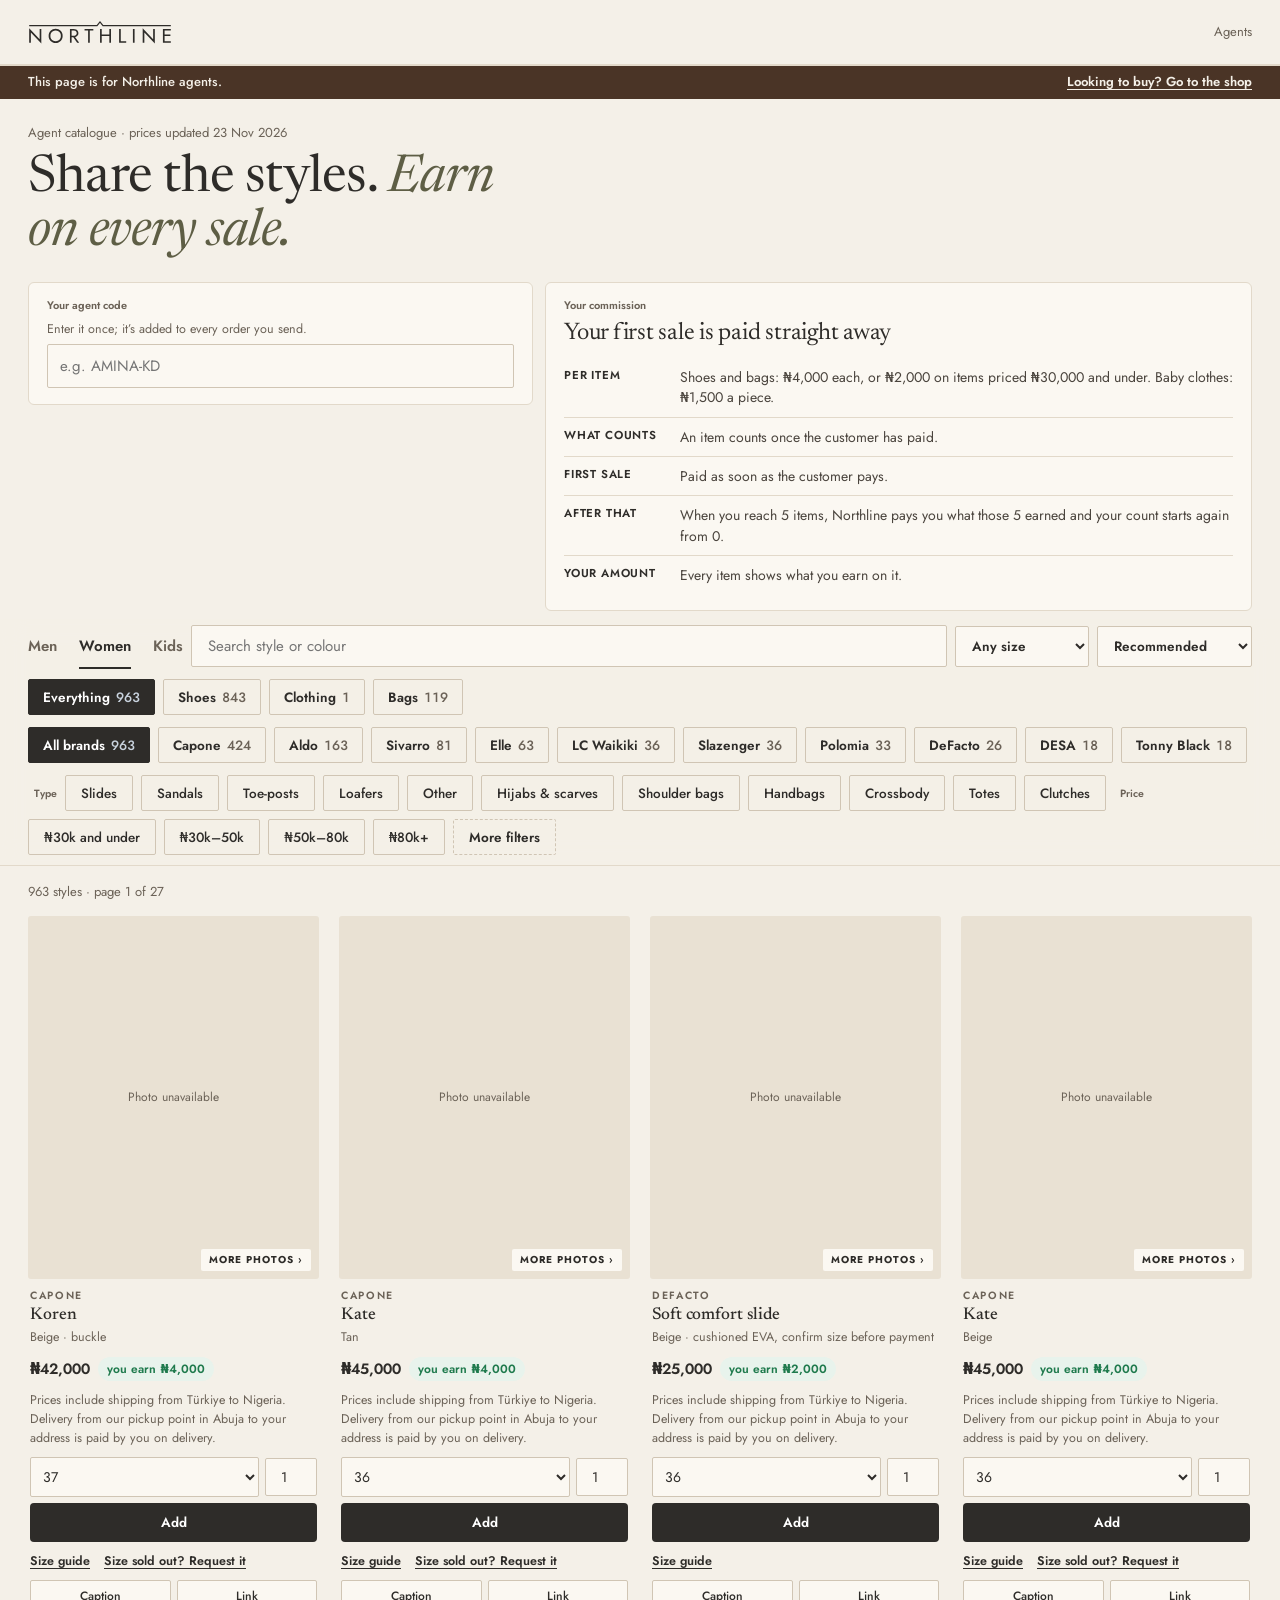
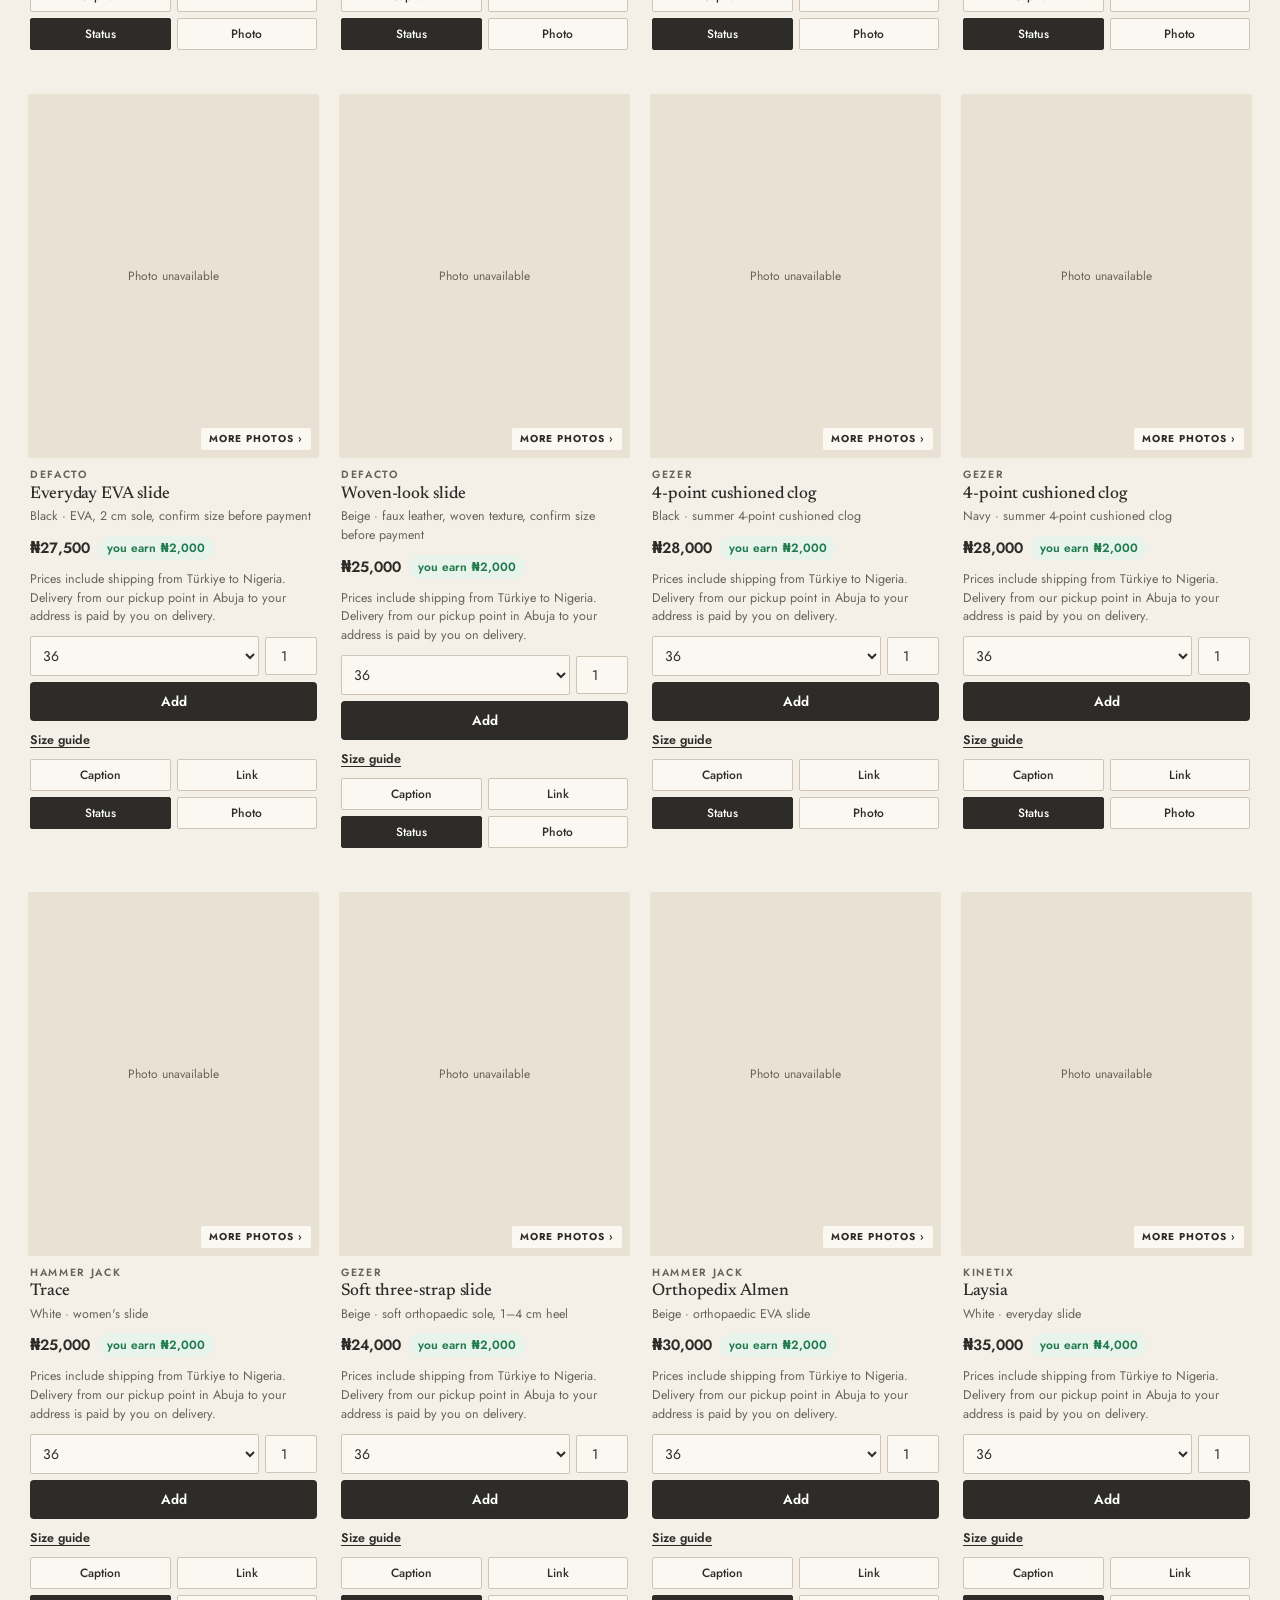
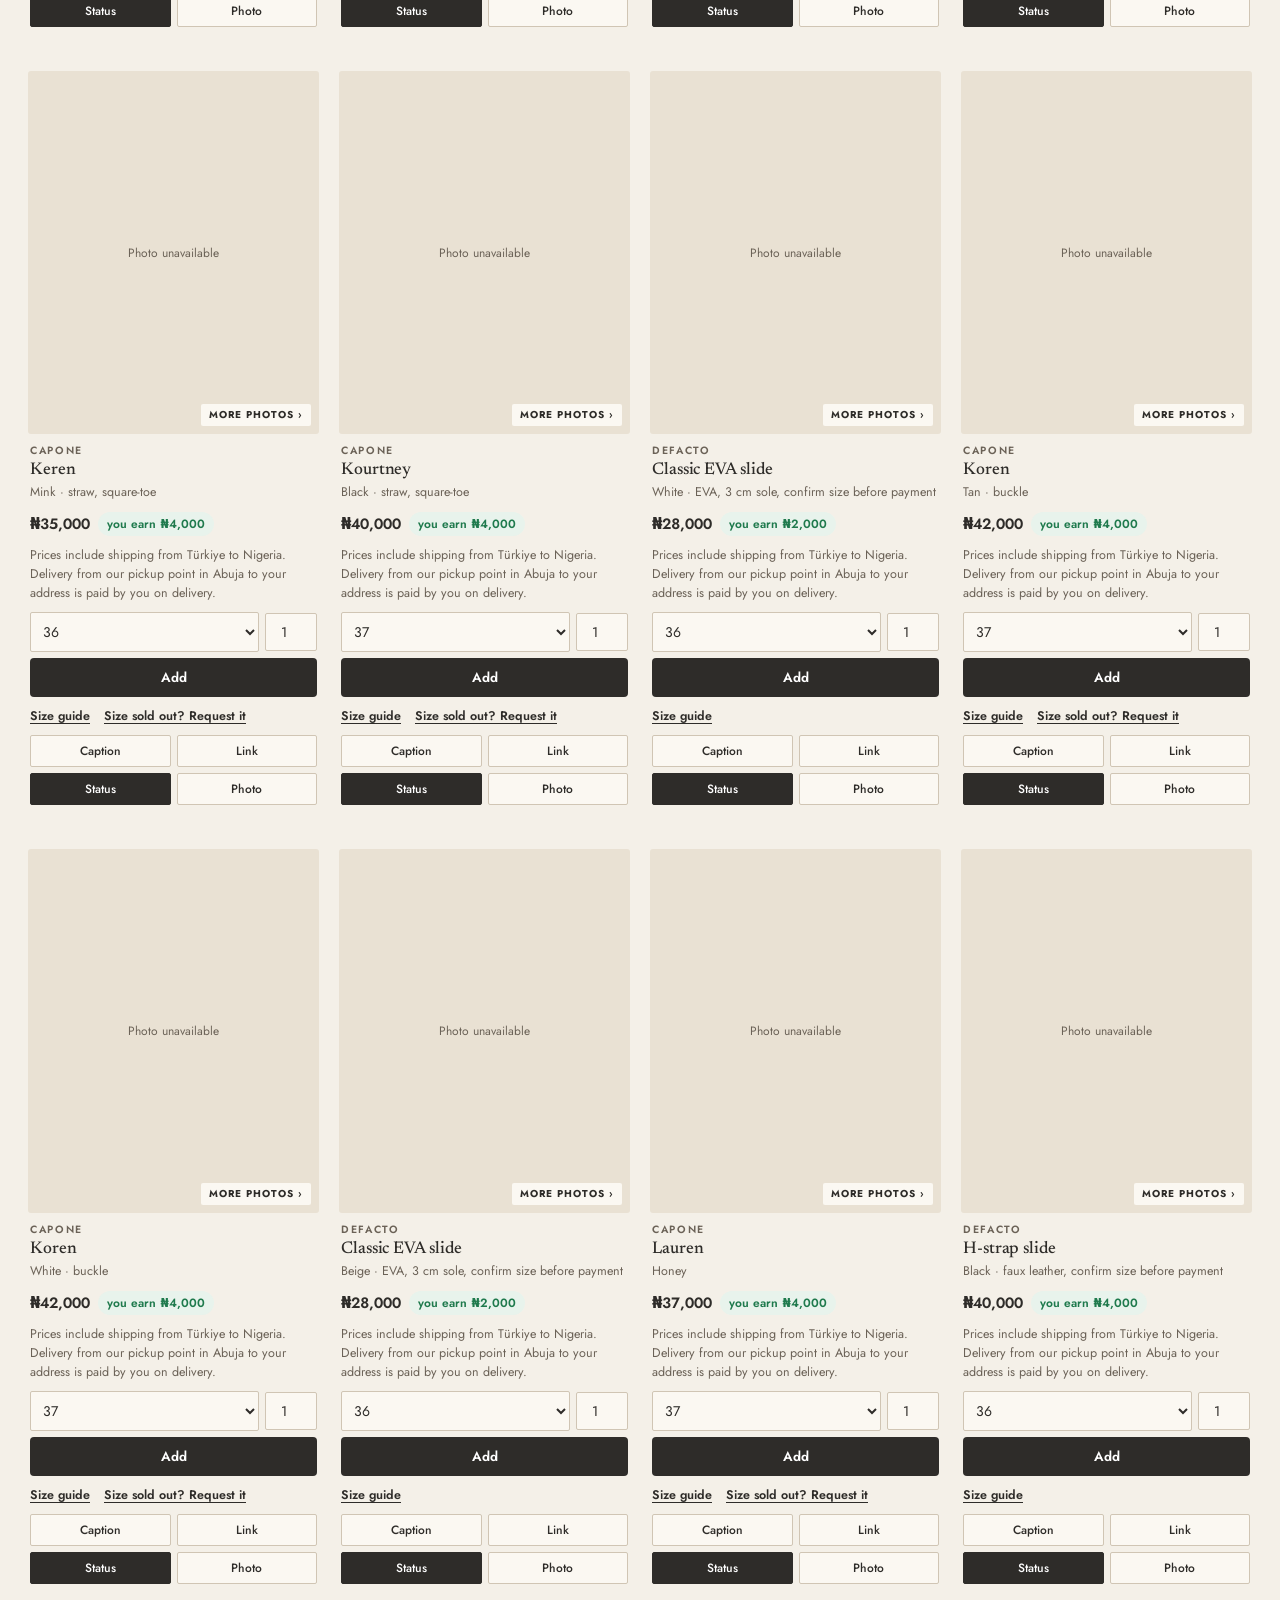
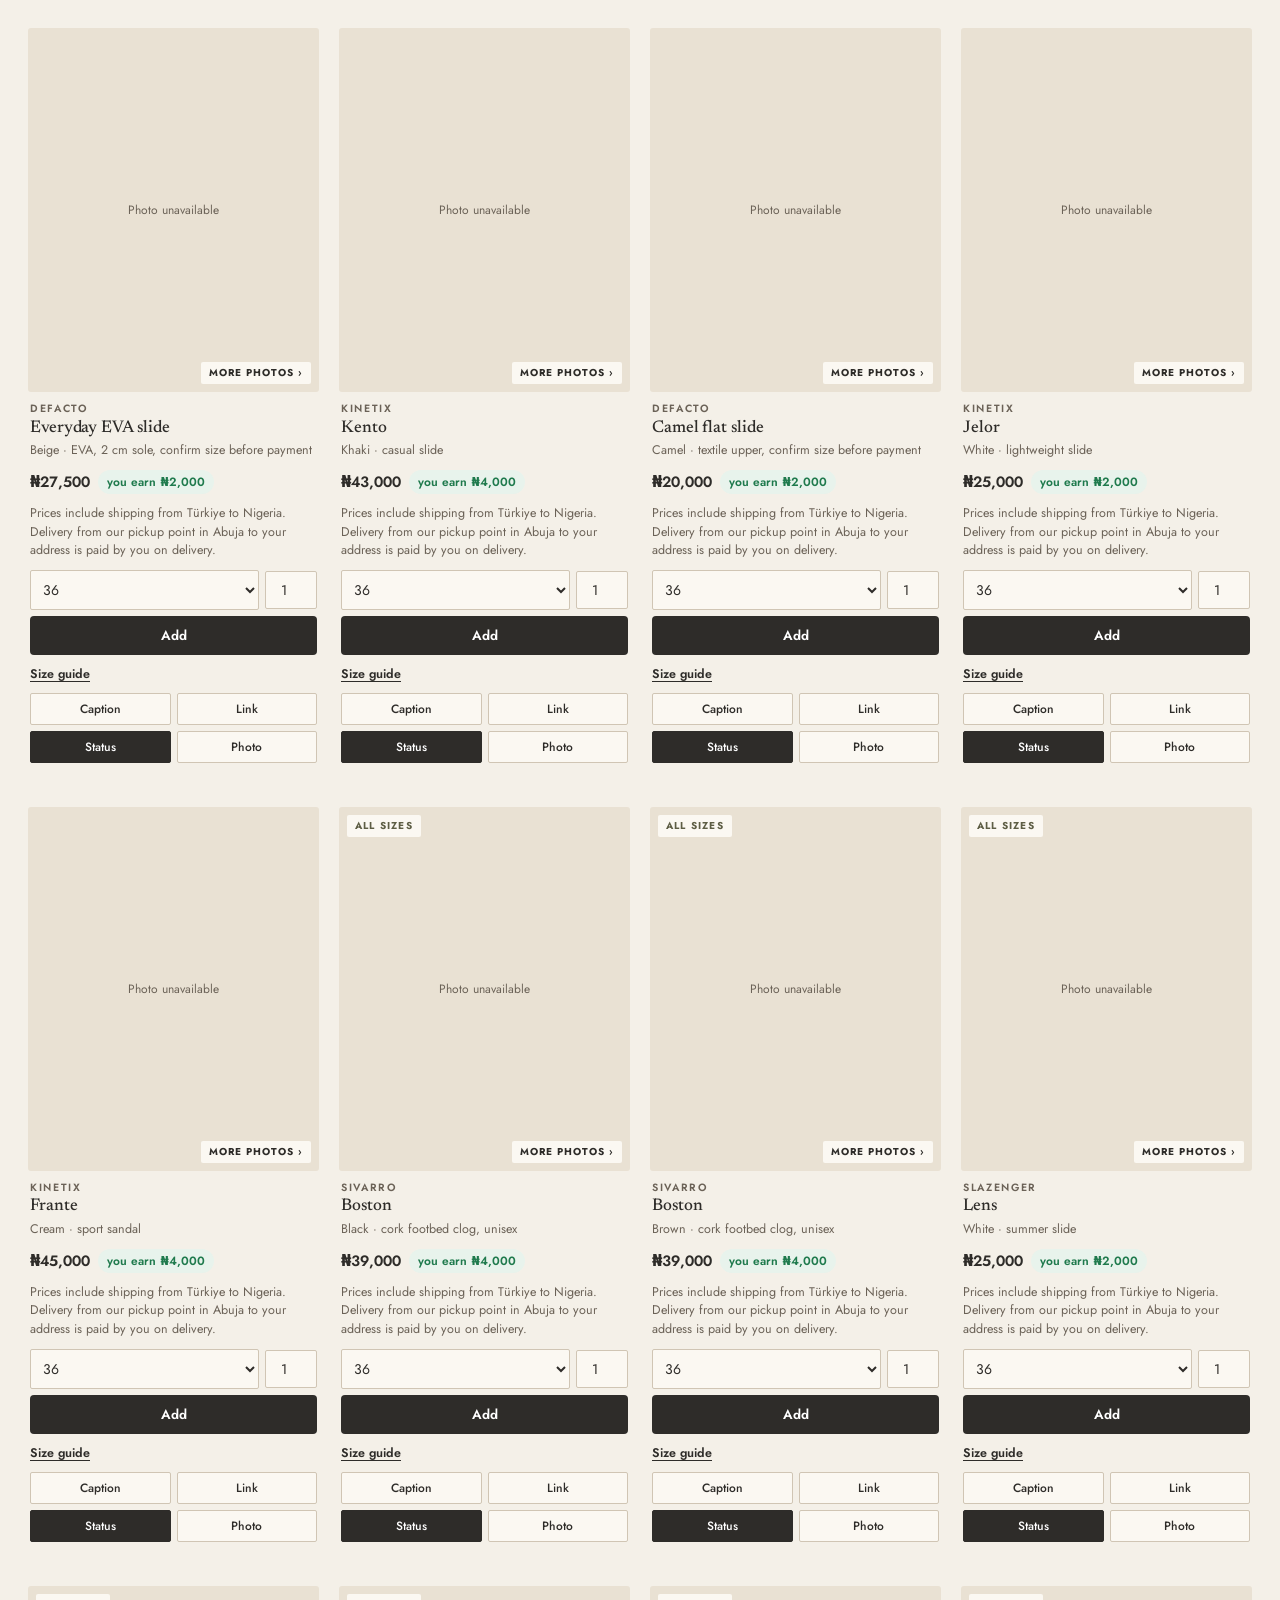
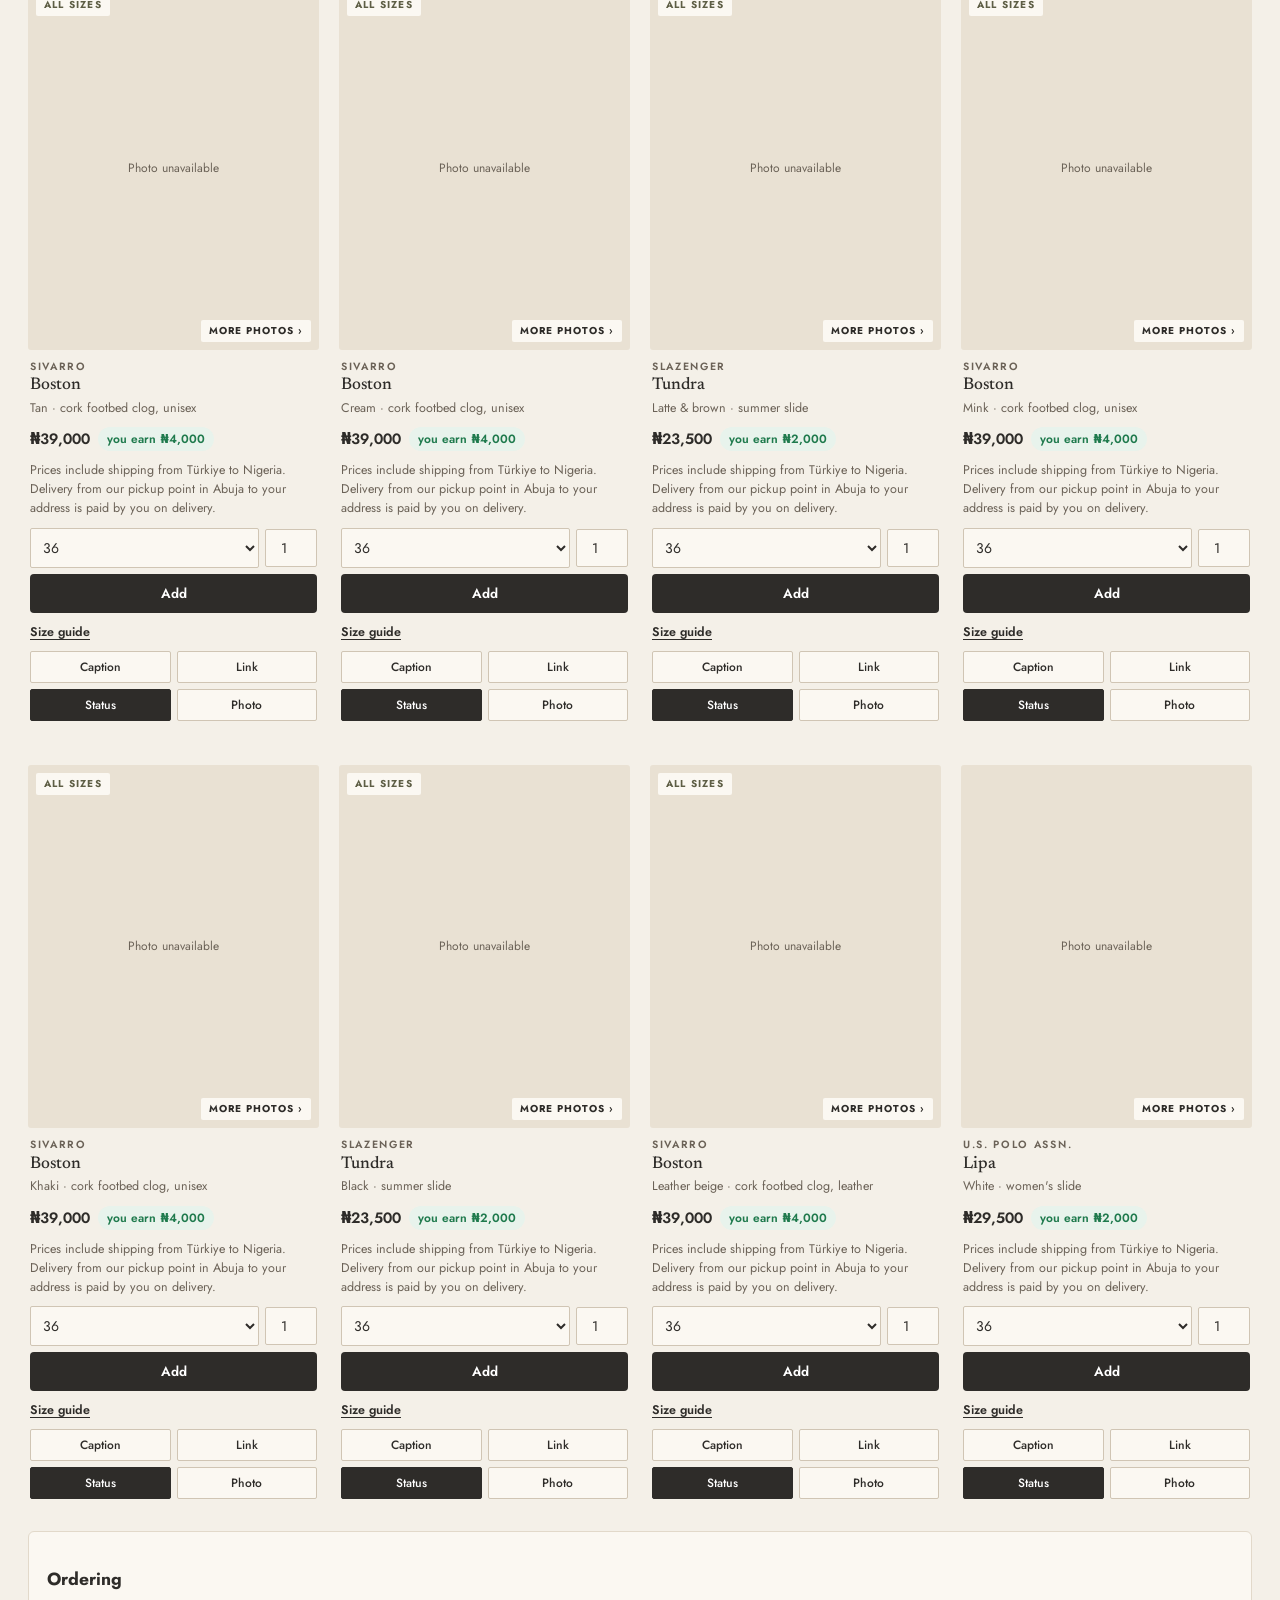
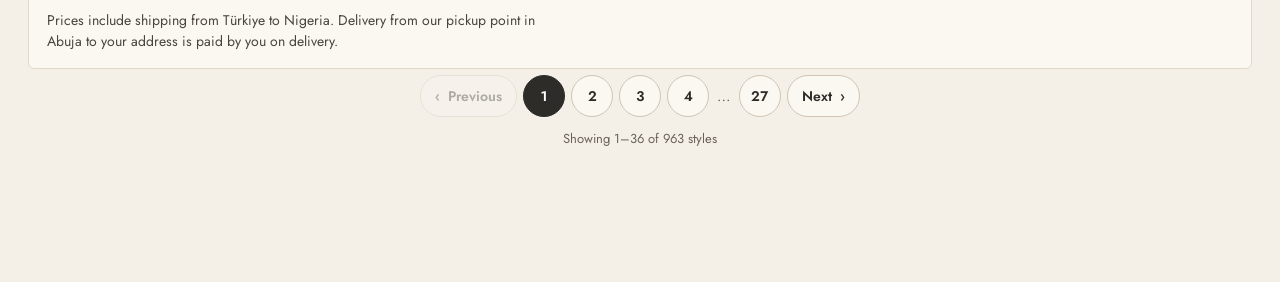
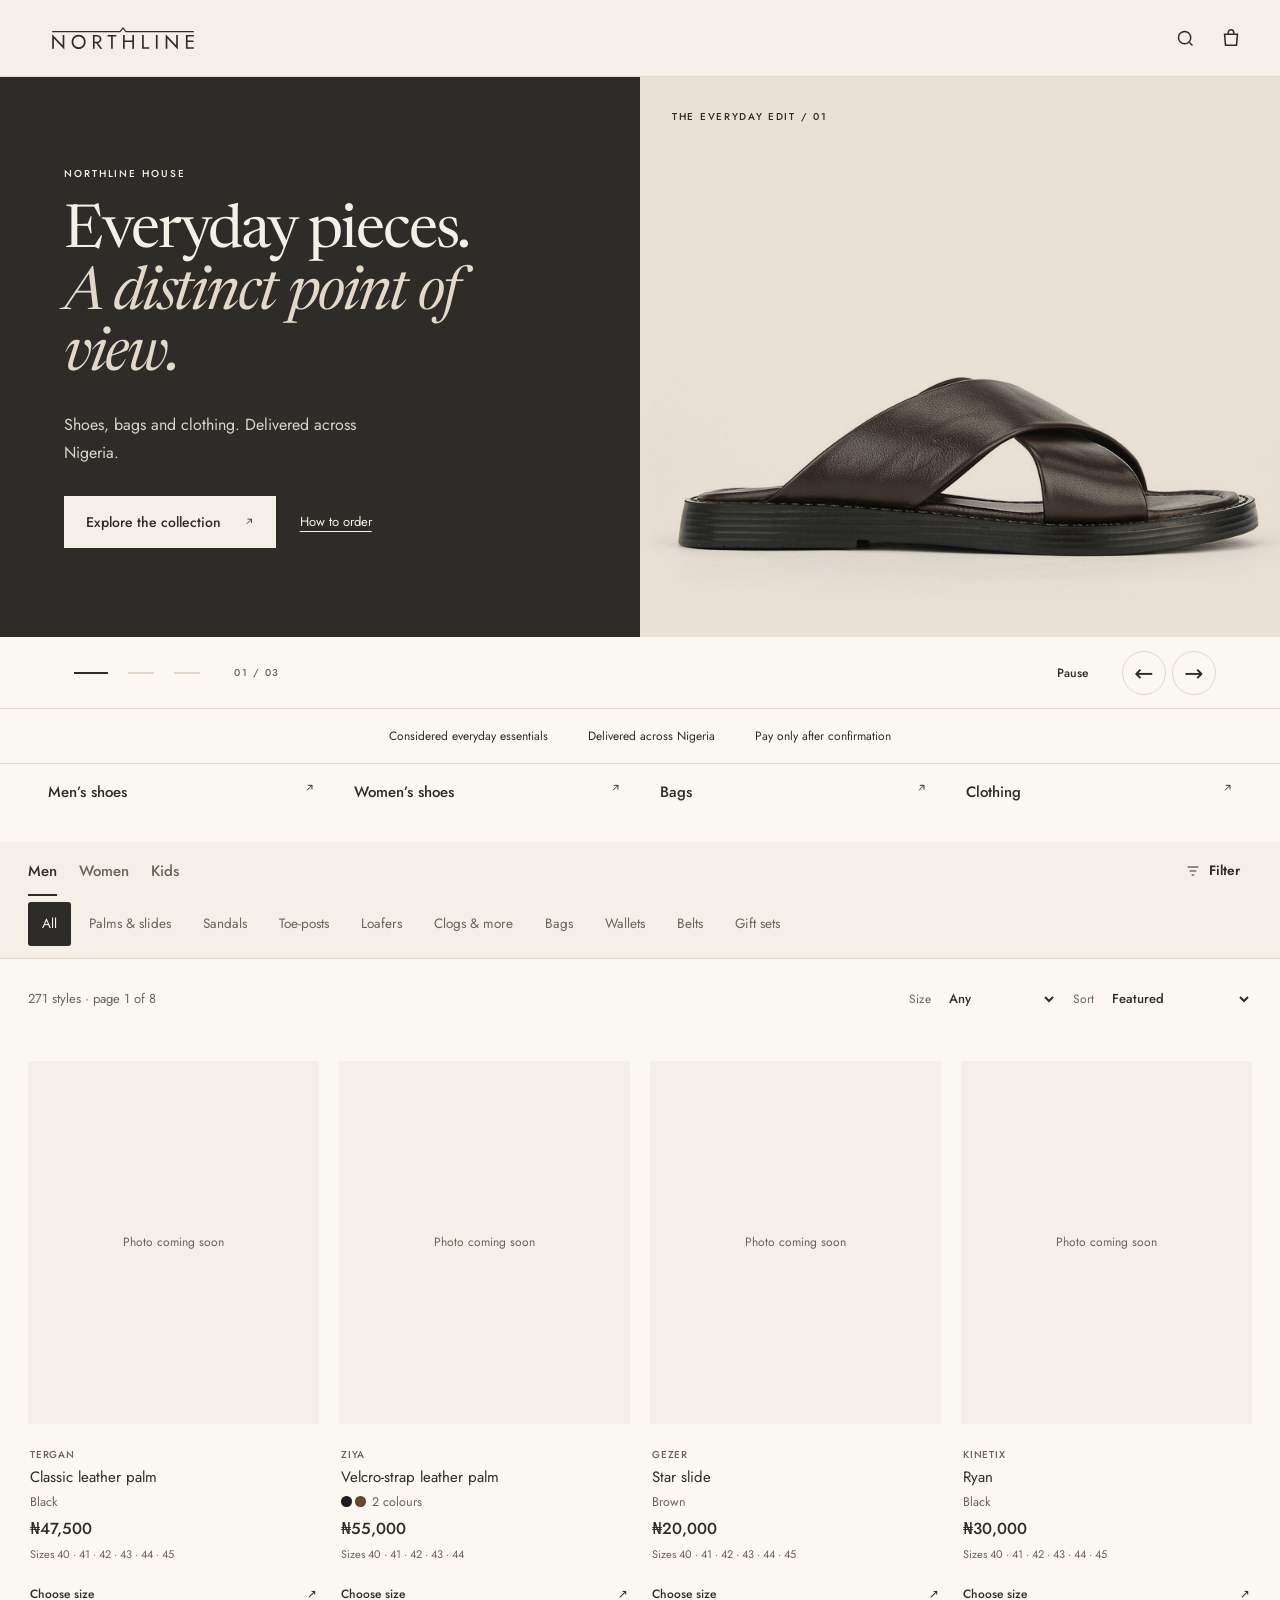
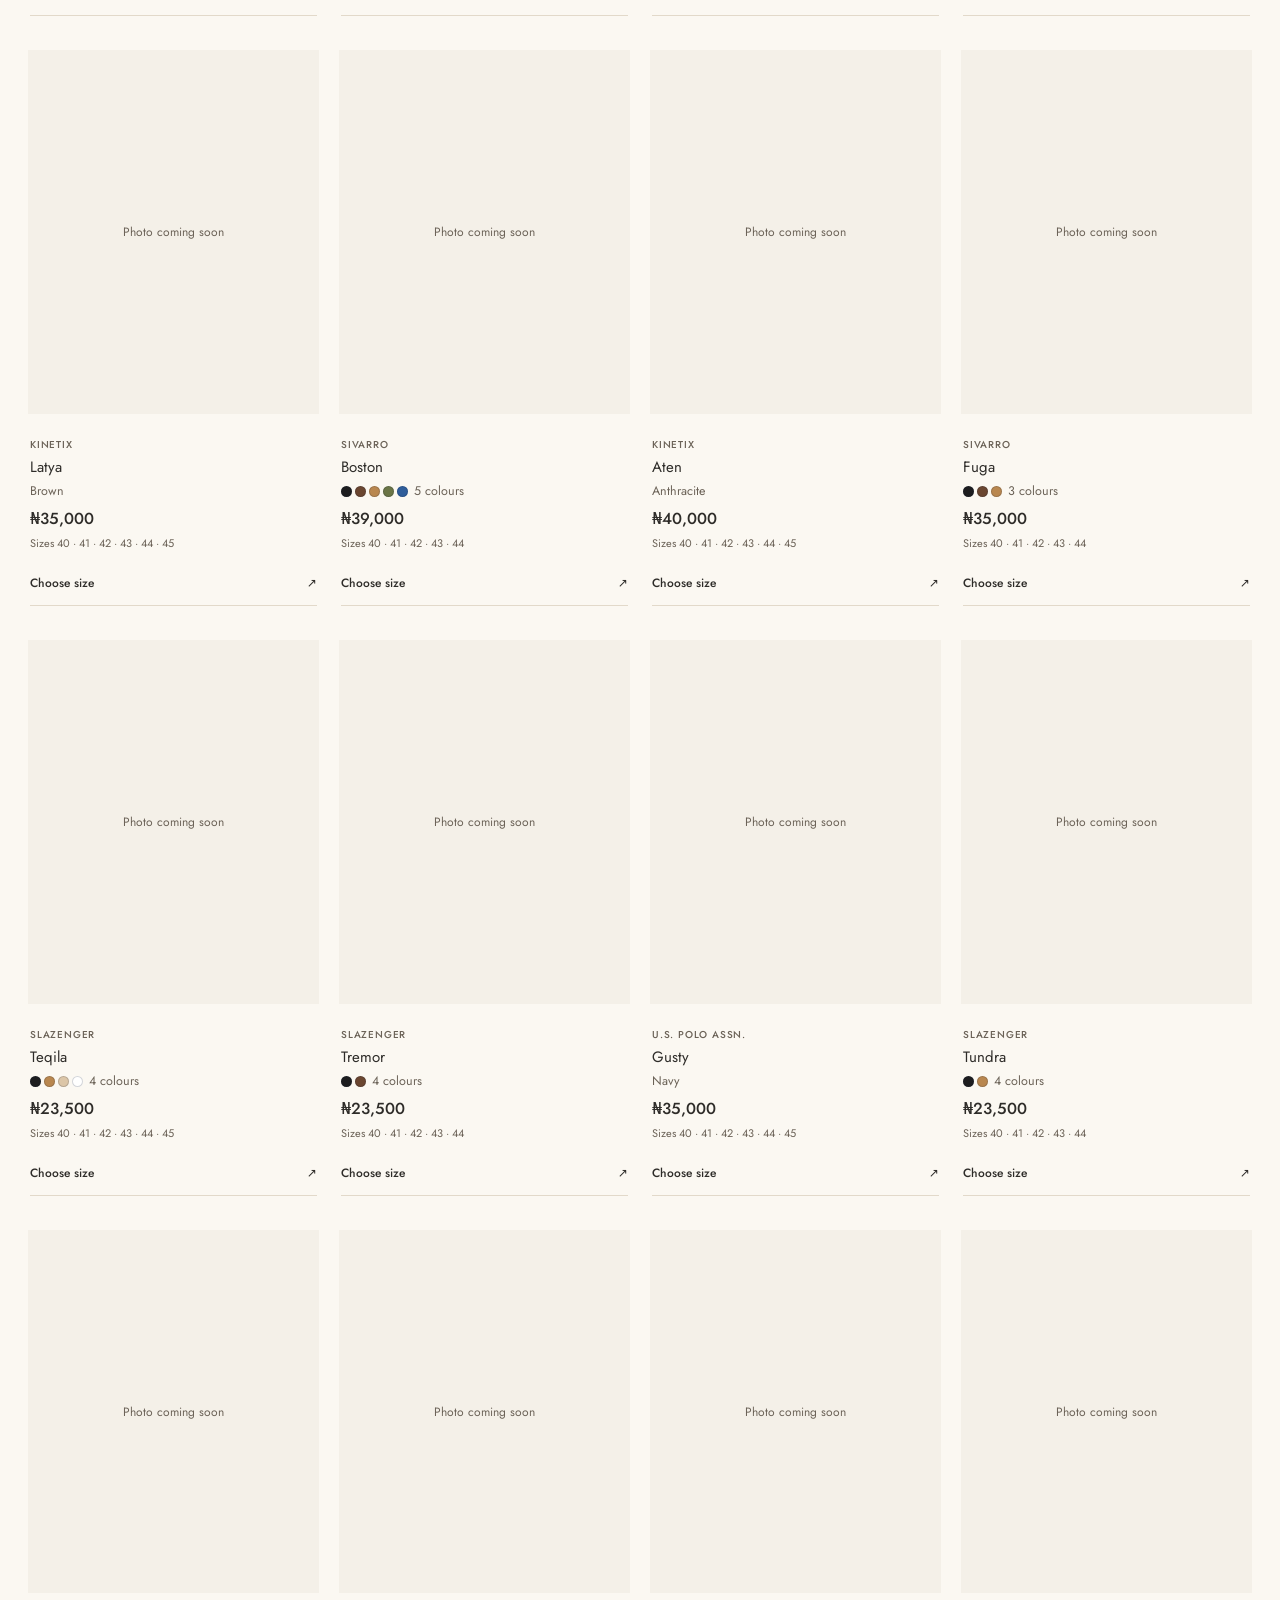
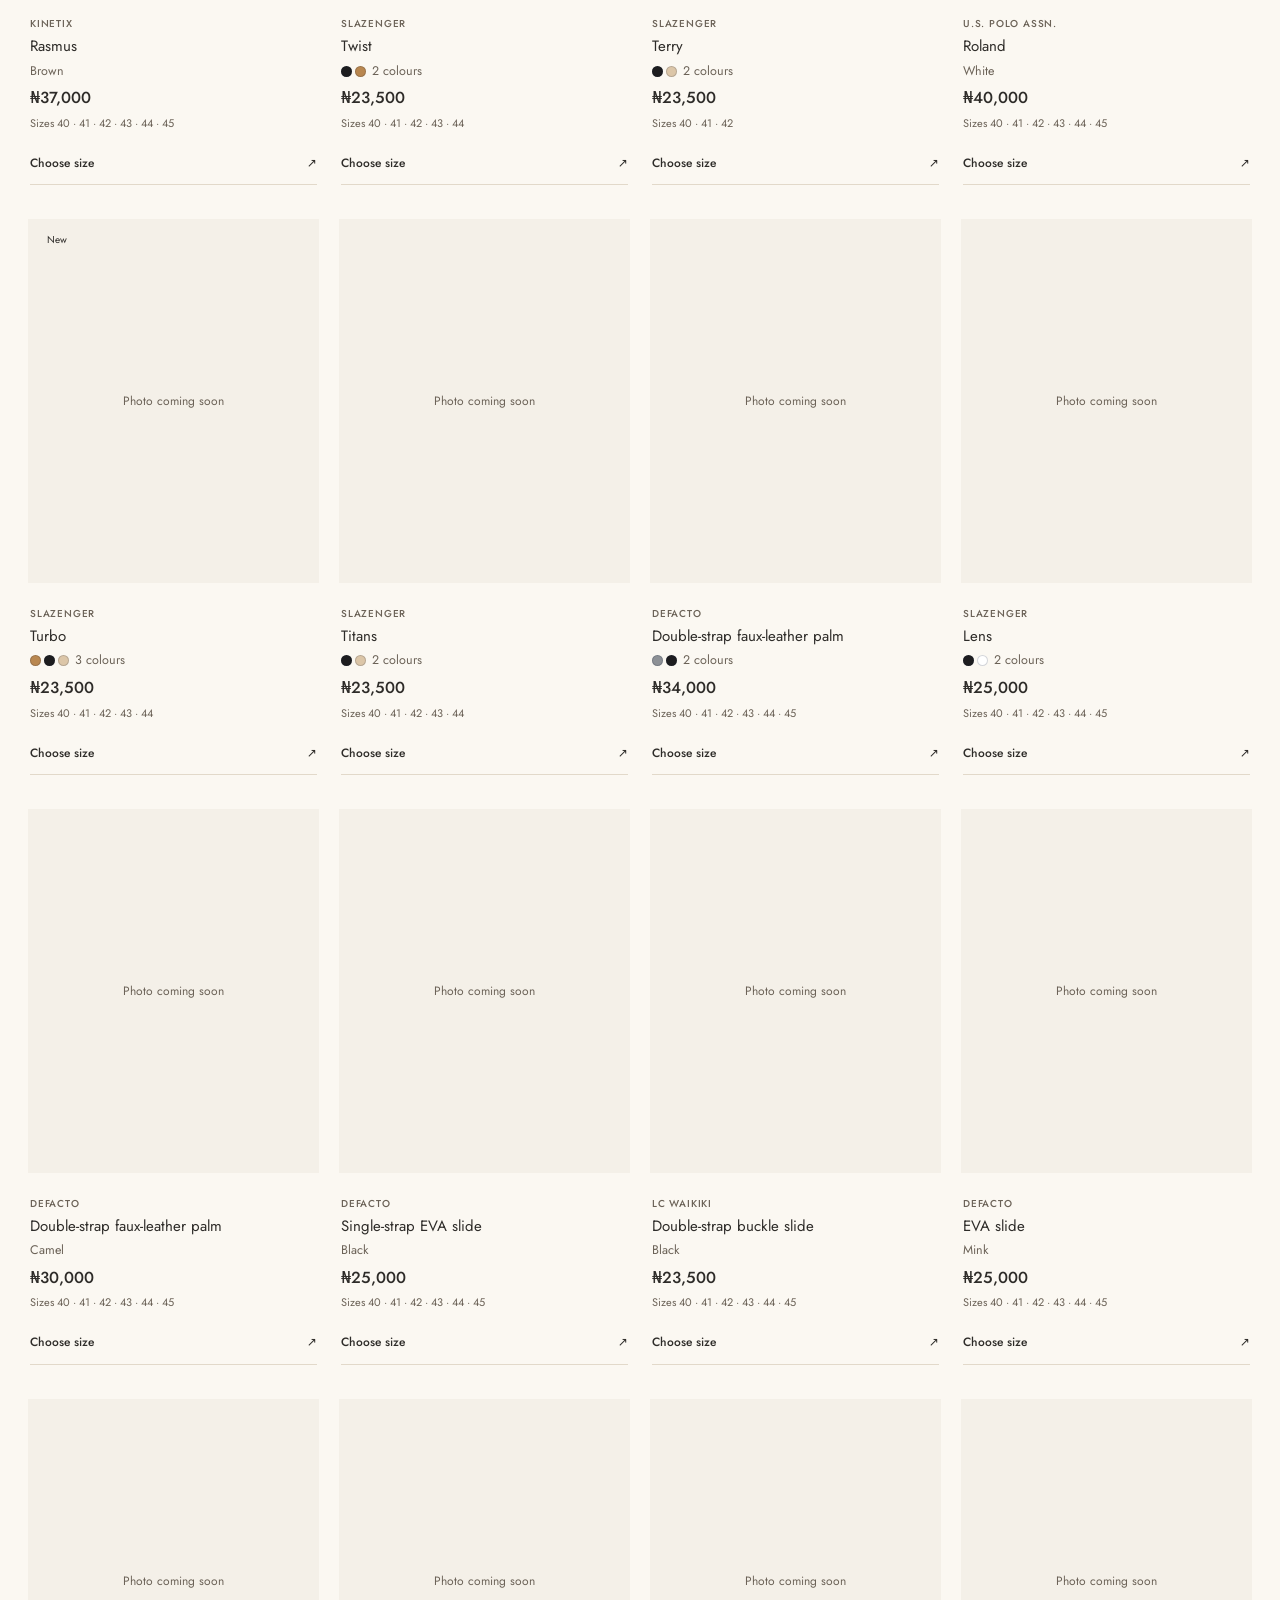
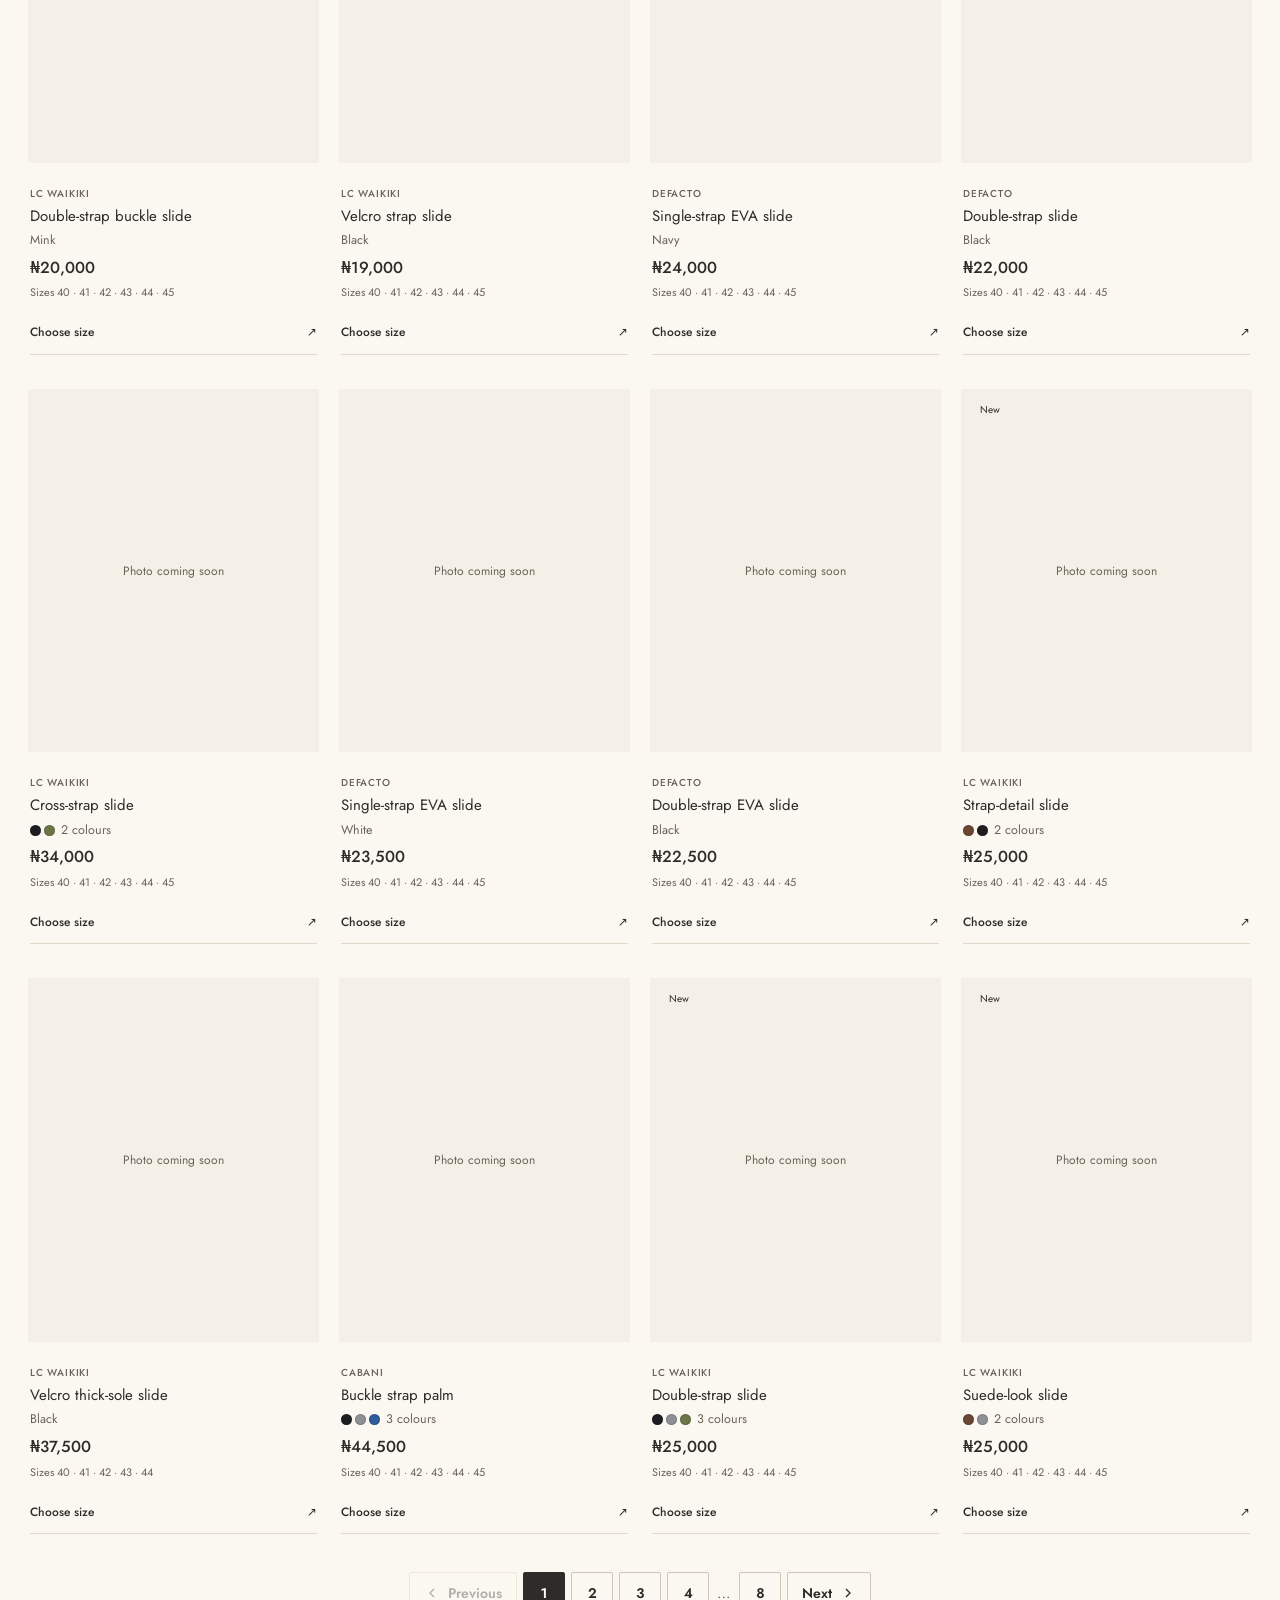
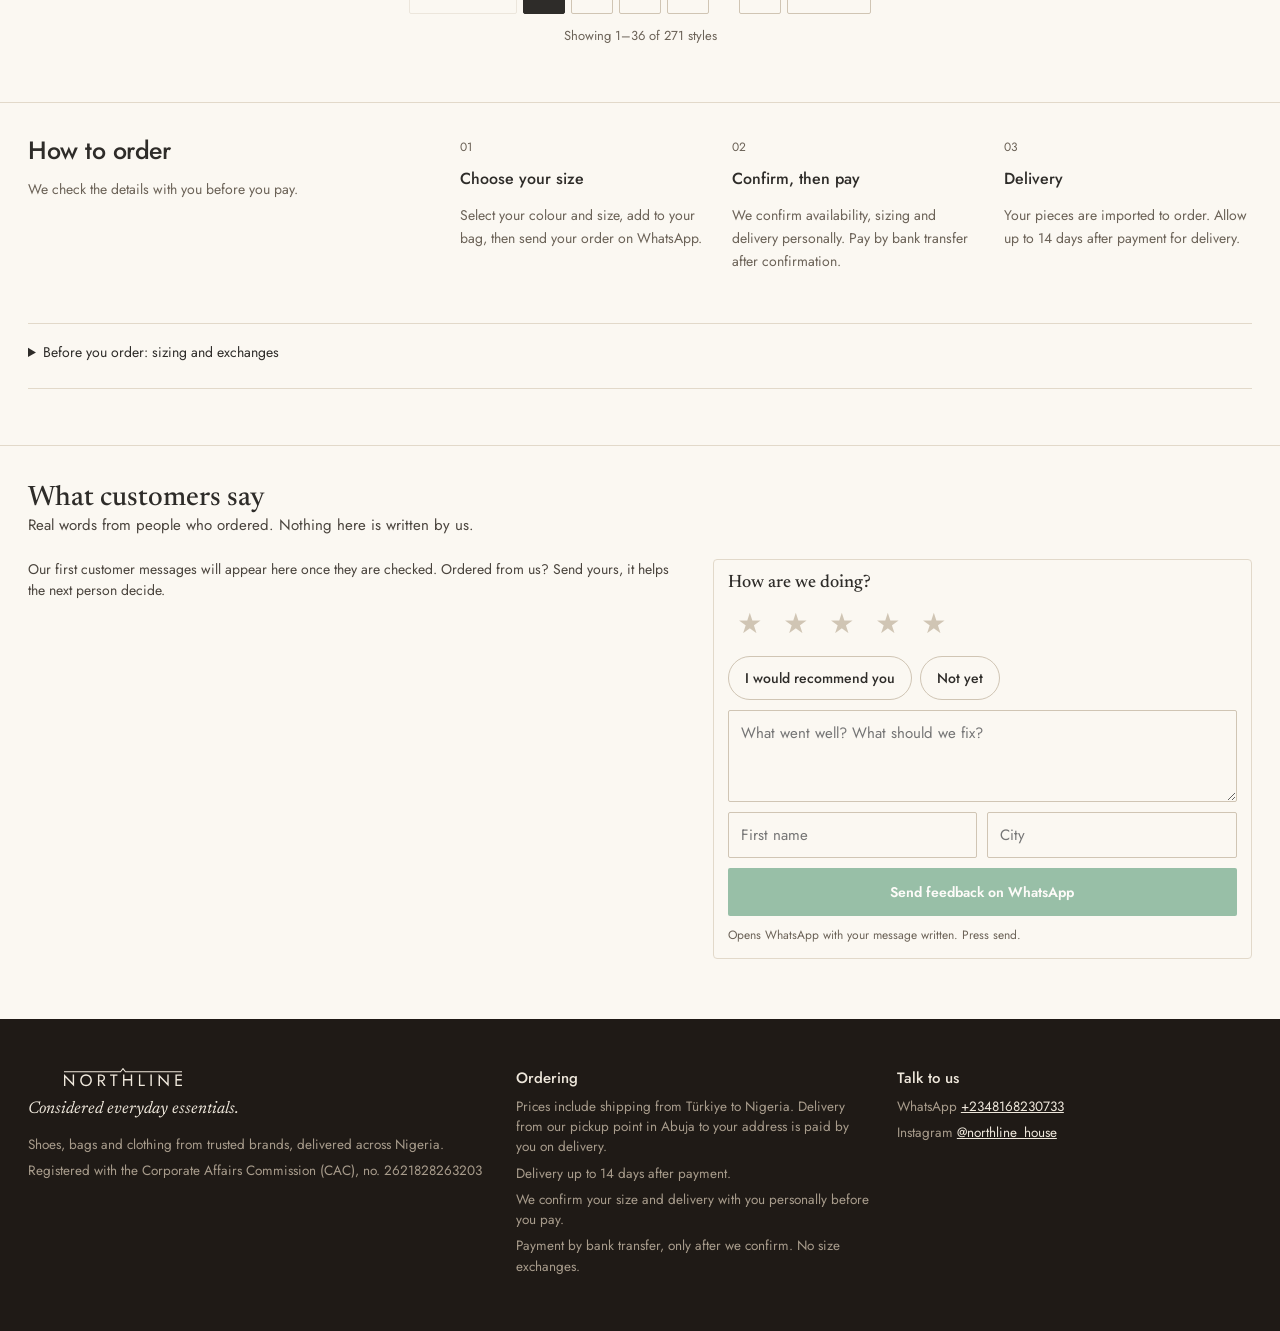
